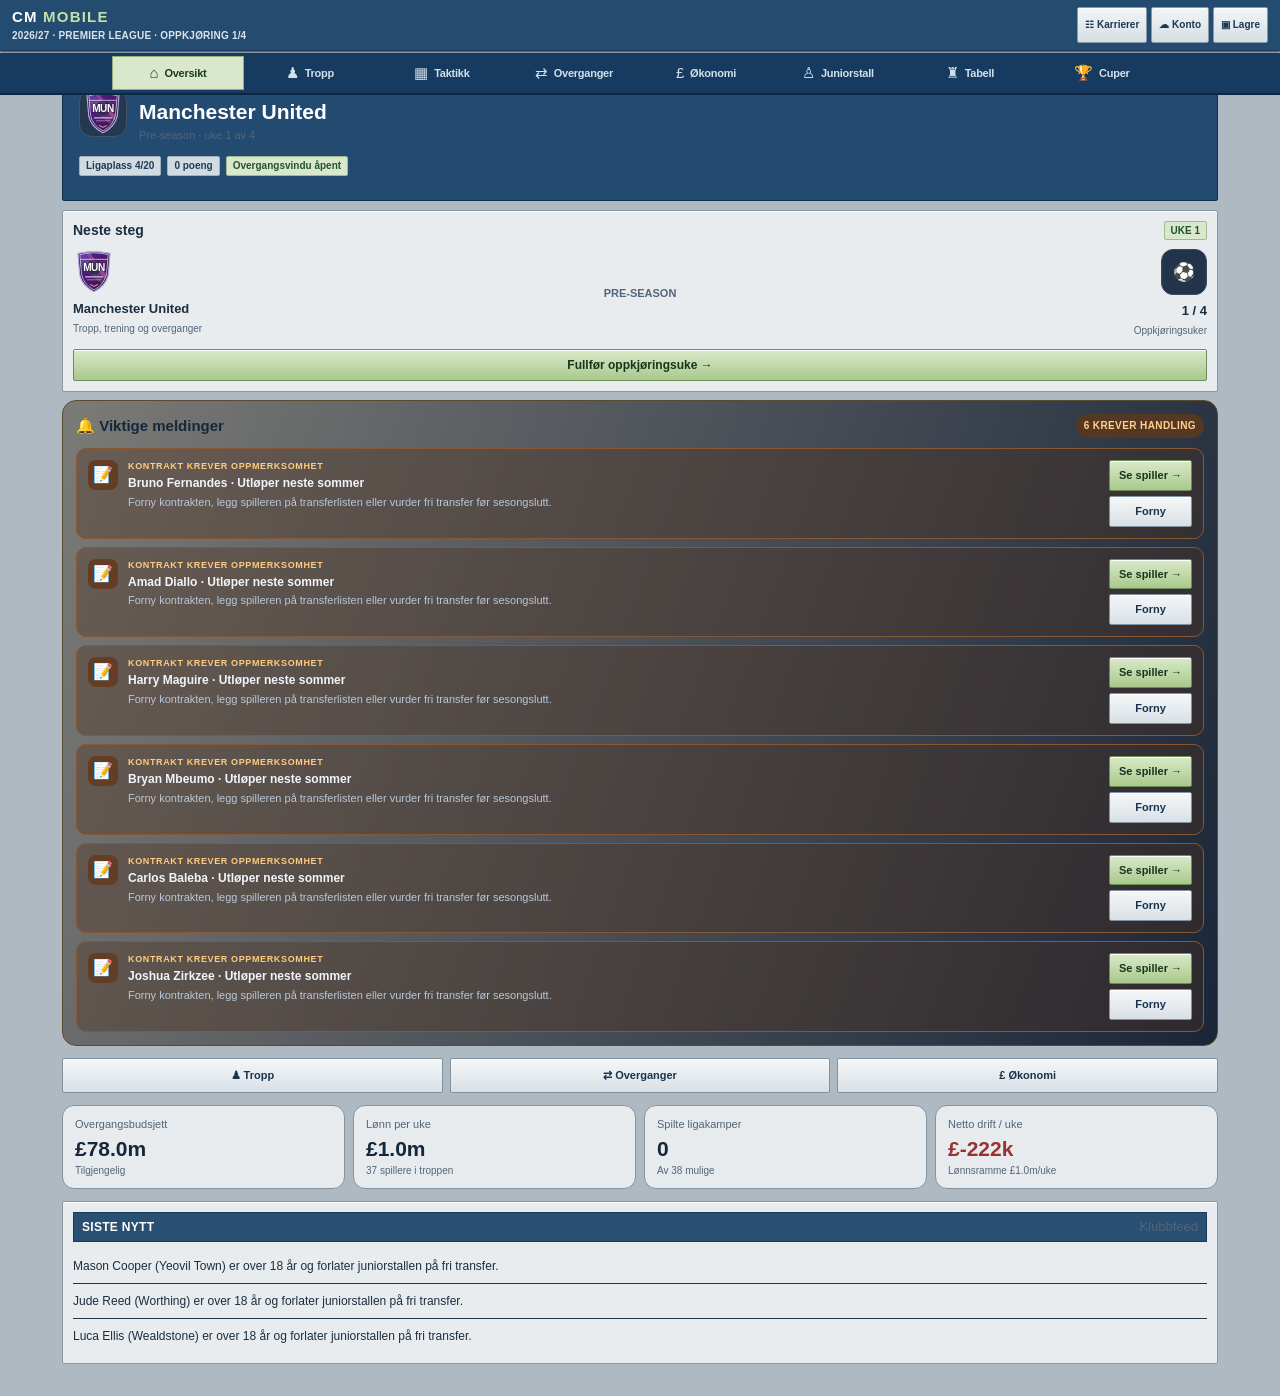
==== index.html @ b2c88ddb "Add files via upload" ====
<!doctype html>
<html lang="no">
<head>
<meta charset="utf-8"><meta name="viewport" content="width=device-width,initial-scale=1,viewport-fit=cover">
<meta name="theme-color" content="#183b60"><meta name="apple-mobile-web-app-capable" content="yes"><meta name="apple-mobile-web-app-status-bar-style" content="black-translucent">
<title>CM Mobile — Classic Edition 4.0.5</title>
<style>
:root{--bg:#0b1220;--panel:#121e30;--panel2:#18273b;--line:#293a50;--text:#edf4fb;--muted:#9eb0c4;--green:#8edb77;--gold:#f3ca72;--red:#f08080;--blue:#72b7f4}
*{box-sizing:border-box}body{margin:0;background:linear-gradient(180deg,#101b2b,#09111e 65%);color:var(--text);font:14px/1.45 -apple-system,BlinkMacSystemFont,"Segoe UI",sans-serif;min-height:100vh}
button,select{font:inherit}button{cursor:pointer;border:1px solid var(--line);border-radius:9px;padding:10px 12px;background:#20324a;color:var(--text)}button.primary{background:var(--green);border-color:var(--green);color:#102014;font-weight:800}button.ghost{background:transparent}button:disabled{opacity:.45;cursor:not-allowed}
header{position:sticky;top:0;z-index:5;background:#101b2bf2;backdrop-filter:blur(14px);border-bottom:1px solid var(--line);padding:env(safe-area-inset-top) 14px 12px}
.top{display:flex;align-items:center;justify-content:space-between;gap:10px}.header-actions{display:flex;align-items:center;gap:6px;flex-shrink:0}.header-action{padding:8px 9px;font-size:11px;white-space:nowrap}.brand{font-weight:900;letter-spacing:.12em;font-size:13px}.brand span{color:var(--green)} .version-tag{display:inline-block;margin-left:7px;padding:2px 5px;border:1px solid #34475e;border-radius:5px;color:#a9bacd;font-size:9px;font-weight:800;letter-spacing:.04em;vertical-align:2px;background:#172538}.season{font-size:11px;color:var(--muted)}
main{max-width:760px;margin:auto;padding:14px 12px 92px}.hero{border:1px solid #31465f;background:linear-gradient(135deg,#1d344a,#142236 65%,#1b382c);border-radius:16px;padding:17px;margin-bottom:13px;position:relative;overflow:hidden}.eyebrow{font-size:10px;letter-spacing:.14em;text-transform:uppercase;color:var(--green);font-weight:800}.hero h1{font-size:25px;line-height:1.1;margin:8px 0}.hero p{color:#c2d0df;margin:0 0 14px;max-width:460px}.hero-actions{display:flex;gap:8px;flex-wrap:wrap}.hero-mark{position:absolute;right:-10px;top:12px;font-size:94px;opacity:.10}
.grid{display:grid;grid-template-columns:repeat(2,minmax(0,1fr));gap:9px;margin-bottom:13px}.stat,.card{border:1px solid var(--line);background:var(--panel);border-radius:13px;padding:13px}.stat small,.muted{color:var(--muted)}.stat strong{display:block;font-size:22px;margin-top:3px}.stat .positive{color:var(--green)}.stat .warning{color:var(--gold)}.negative{color:var(--red)}
.section-title{display:flex;justify-content:space-between;align-items:center;margin:18px 2px 9px}.section-title h2{font-size:15px;margin:0}.section-title small{color:var(--muted)}
/* v3.19: stronger visual separation in the transfer-window report */
/* v3.20: expire all undecided bids when a transfer window closes */
/* v3.24: cup registrations/counts and unified matchday navigation */
.transfer-report-section{margin-top:18px;padding:16px;border-radius:14px;border:1px solid #344b63;background:linear-gradient(145deg,#17263a,#111d2e)}
.transfer-report-section--club{border-color:#4a9a54;border-left:5px solid #83d96c;background:linear-gradient(145deg,rgba(74,154,84,.17),rgba(17,29,46,.96) 60%)}
.transfer-report-section--market{border-color:#55769d;border-left:5px solid #7fb4ff;background:linear-gradient(145deg,rgba(91,133,184,.16),rgba(17,29,46,.96) 60%)}
.transfer-report-heading{display:flex;align-items:flex-start;justify-content:space-between;gap:12px;margin:0 0 10px;padding-bottom:12px;border-bottom:1px solid #34465b}
.transfer-report-heading-main{display:flex;align-items:flex-start;gap:11px;min-width:0}
.transfer-report-icon{display:flex;align-items:center;justify-content:center;flex:0 0 38px;width:38px;height:38px;border-radius:10px;background:#263b51;font-size:20px}
.transfer-report-section--club .transfer-report-icon{background:#24412b}
.transfer-report-section--market .transfer-report-icon{background:#243a57}
.transfer-report-kicker{font-size:10px;font-weight:800;letter-spacing:.12em;text-transform:uppercase;margin:0 0 4px;color:#9ab2cc}
.transfer-report-section--club .transfer-report-kicker{color:#8de17c}
.transfer-report-section--market .transfer-report-kicker{color:#9bc5ff}
.transfer-report-heading h2{font-size:18px;line-height:1.25;margin:0;color:var(--text,#f4f7fb)}
.transfer-report-subtitle{font-size:12px;color:var(--muted,#a5b5c9);margin:5px 0 0;line-height:1.4}
.transfer-report-count{flex:0 0 auto;border-radius:999px;padding:6px 9px;font-size:11px;font-weight:800;background:#293d51;color:#d5e4f4;white-space:nowrap}
.transfer-report-section--club .transfer-report-count{background:#25442d;color:#9aeb89}
.transfer-report-section--market .transfer-report-count{background:#263e5d;color:#b4d4ff}
.transfer-report-row{display:flex;align-items:center;justify-content:space-between;gap:12px;padding:12px 2px;border-bottom:1px solid #2b3d52;min-width:0}
.transfer-report-row:last-child{border-bottom:0;padding-bottom:2px}
.transfer-report-player{font-size:14px;font-weight:750;color:var(--text,#f4f7fb);line-height:1.35}
.transfer-report-route{font-size:12px;color:var(--muted,#a5b5c9);margin-top:4px;line-height:1.4;overflow-wrap:anywhere}
.transfer-report-fee{font-size:14px;font-weight:800;white-space:nowrap;color:#f4f7fb;font-variant-numeric:tabular-nums}
@media(max-width:520px){.transfer-report-section{padding:12px;margin-top:14px}.transfer-report-heading{gap:8px}.transfer-report-heading h2{font-size:16px}.transfer-report-icon{width:34px;height:34px;flex-basis:34px}.transfer-report-count{padding:5px 7px;font-size:10px}.transfer-report-row{gap:8px;padding:11px 0}.transfer-report-player,.transfer-report-fee{font-size:13px}.transfer-report-route{font-size:11px}}
.card{margin-bottom:10px}.row{display:flex;align-items:center;justify-content:space-between;gap:10px}.club{display:flex;align-items:center;gap:10px}.crest{width:42px;height:42px;border-radius:12px;background:#263a50;display:grid;place-items:center;font-size:20px;border:1px solid #40546a}.club h3{font-size:16px;margin:0}.club p{font-size:12px;color:var(--muted);margin:2px 0 0}.pill{font-size:10px;border-radius:20px;padding:4px 7px;background:#25394d;color:#c6d7e7;white-space:nowrap}.pill.green{color:var(--green);background:#1d392c}
.nav{position:fixed;z-index:8;bottom:0;left:0;right:0;display:flex;justify-content:space-around;gap:2px;padding:8px 4px calc(8px + env(safe-area-inset-bottom));background:#0d1726f5;border-top:1px solid var(--line);backdrop-filter:blur(14px)}.nav button{flex:1;min-width:0;background:transparent;border:0;padding:7px 0;color:var(--muted);font-size:8.5px;letter-spacing:-.25px;white-space:nowrap}.nav button b{display:block;font-size:18px;font-weight:500;margin-bottom:2px}.nav button.active{color:var(--green)}
.table-wrap{overflow-x:auto;border:1px solid var(--line);border-radius:12px;background:var(--panel)}table{width:100%;border-collapse:collapse;white-space:nowrap;font-size:12px}th,td{text-align:right;padding:10px 9px;border-bottom:1px solid #26364a}th{color:var(--muted);font-weight:600;background:#17263a}th:nth-child(2),td:nth-child(2){text-align:left}tr:last-child td{border-bottom:0}.you{background:#1d352c}.you td:nth-child(2){color:var(--green);font-weight:800}
.tabs{display:flex;gap:7px;overflow-x:auto;padding-bottom:4px;margin-bottom:12px}.tabs button{white-space:nowrap}.tabs button.active{border-color:var(--green);color:var(--green);background:#1a3029}
.player{display:grid;grid-template-columns:1fr auto;gap:8px;padding:11px 0;border-bottom:1px solid #26364a}.player:last-child{border-bottom:0}.player-name{font-weight:750}.player-meta{font-size:11px;color:var(--muted);margin-top:3px}.rating{font-weight:900;color:var(--green);font-size:16px}.attrs{display:flex;gap:5px;flex-wrap:wrap;margin-top:7px}.attr{font-size:10px;background:#1e3045;padding:3px 6px;border-radius:5px;color:#bfd0e1}
select{background:#1c2d42;color:var(--text);border:1px solid var(--line);padding:10px;border-radius:9px;max-width:100%}.field{display:flex;flex-direction:column;gap:6px;margin:10px 0}.field label{font-size:11px;color:var(--muted)}.field select{width:100%}
.fixture{display:flex;align-items:center;justify-content:space-between;gap:8px;padding:12px 0;border-bottom:1px solid #26364a}.fixture:last-child{border-bottom:0}.fixture .team{flex:1}.fixture .team:last-child{text-align:right}.score{font-weight:900;font-size:17px;min-width:58px;text-align:center}.result{font-size:10px;color:var(--muted);display:block}
.other-match{display:block;width:100%;text-align:left;background:transparent;border:0;border-bottom:1px solid #26364a;border-radius:0;padding:0;color:inherit}.other-match:active{background:#1a2b40}.other-match-detail{padding:8px 10px 12px;margin:0 0 8px;background:#0e1928;border:1px solid #2c4056;border-radius:0 0 10px 10px;font-size:12px}.other-match-event{display:flex;align-items:flex-start;gap:8px;padding:6px 0;border-bottom:1px solid #26364a}.other-match-event:last-child{border-bottom:0}.event-team-tag{display:inline-block;margin:0 0 3px;padding:1px 6px;border:1px solid #34475e;border-radius:5px;background:#18273b;color:#b8c9dc;font-size:10px;font-weight:800;letter-spacing:.02em}.other-match-event-copy{min-width:0;flex:1}.injury-cross{display:inline-flex;width:17px;height:17px;align-items:center;justify-content:center;background:#f04444;color:#fff;font-size:15px;font-weight:900;line-height:1;border-radius:3px;flex:0 0 17px}.event-minute{color:var(--muted);font-variant-numeric:tabular-nums;min-width:27px}.other-match-hint{font-size:10px;color:var(--muted);text-align:center;margin-top:4px}
.notice{border:1px solid #574c31;background:#30291b;color:#f3d99b;border-radius:10px;padding:10px 12px;font-size:12px;margin:12px 0}
.empty{padding:24px;text-align:center;color:var(--muted)}.footer-note{text-align:center;color:#72869c;font-size:10px;margin:22px 0}
@media(min-width:600px){main{padding:20px 18px 95px}.hero{padding:23px}.hero h1{font-size:31px}.grid{grid-template-columns:repeat(4,minmax(0,1fr))}}

/* v2.67: focused mobile home dashboard */
/* v2.71: live match screen hierarchy and crest-led scoreline */
.home-hero{padding:16px;margin-bottom:10px;background:linear-gradient(135deg,#1b3046,#132136 72%,#183126)}
.home-clubline{display:flex;align-items:center;gap:12px;min-width:0}
.home-crest{width:48px;height:48px;flex:0 0 48px;display:grid;place-items:center;border-radius:13px;background:#243950;border:1px solid #40546a;font-size:24px;overflow:hidden}
.home-crest img{width:38px;height:38px;object-fit:contain}
.home-club-copy{min-width:0;flex:1}.home-club-copy h1{font-size:24px;margin:3px 0 0;line-height:1.1;overflow-wrap:anywhere}
.home-seasonline{font-size:11px;color:var(--muted);margin-top:4px}
.home-status{display:flex;gap:6px;flex-wrap:wrap;margin:13px 0 10px}
.home-status .pill{font-size:10px}
.home-primary{width:100%;min-height:44px;font-size:14px}
.home-shortcuts{display:grid;grid-template-columns:repeat(3,minmax(0,1fr));gap:7px;margin:0 0 12px}
.home-shortcuts button{padding:9px 5px;font-size:11px;min-width:0;white-space:nowrap}
.home-metrics{display:grid;grid-template-columns:repeat(2,minmax(0,1fr));gap:8px;margin-bottom:12px}
.home-metric{border:1px solid var(--line);background:var(--panel);border-radius:12px;padding:11px 12px;min-width:0}
.home-metric small{display:block;color:var(--muted);font-size:11px}
.home-metric strong{display:block;font-size:21px;line-height:1.2;margin-top:4px;overflow-wrap:anywhere}
.home-metric .sub{display:block;color:var(--muted);font-size:10px;margin-top:3px}
.home-next{padding:13px;margin-bottom:10px}
.home-next-head{display:flex;justify-content:space-between;align-items:center;gap:8px;margin-bottom:9px}
.home-next-head h2{font-size:14px;margin:0}
.home-matchup{display:grid;grid-template-columns:minmax(0,1fr) auto minmax(0,1fr);gap:8px;align-items:center}
.home-team{min-width:0;display:flex;flex-direction:column;align-items:flex-start;gap:7px}.home-team:last-child{align-items:flex-end;text-align:right}.home-team strong{display:block;font-size:13px;overflow-wrap:anywhere}.home-team small{display:block;color:var(--muted);font-size:10px;margin-top:-3px}.home-team-badge{width:46px;height:46px;flex:0 0 46px;border-radius:12px;background:#22344a;border:1px solid #3a4b61;display:grid;place-items:center;overflow:hidden;font-size:18px;color:var(--muted)}.home-team-badge img{width:36px;height:36px;object-fit:contain}.home-team-badge.badge-fallback{font-size:12px;font-weight:800}
.home-vs{color:var(--muted);font-size:11px;font-weight:800}
.home-team .match-team-record{justify-content:flex-start;gap:4px;width:100%;font-size:10px;line-height:1.2;overflow-wrap:anywhere}
.home-team:last-child .match-team-record{justify-content:flex-end}
.home-team .match-team-position{font-size:10px}
.home-team .match-form-label{font-size:9px;font-weight:800;text-transform:uppercase}
.home-team .match-form-dots{gap:2px}
.home-team .match-form-dot{width:15px;height:15px;font-size:9px;border-radius:4px}
.home-team .match-form-empty{font-size:10px}
.home-hero-actions{display:flex;justify-content:flex-end;gap:8px;margin-top:3px}
.home-hero-actions-single button{min-height:36px}
.home-next .home-next-action{width:100%;margin-top:12px}
.home-section{margin-top:12px}.home-section .section-title{margin-top:14px}
.home-news-row{padding:9px 0;border-bottom:1px solid #26364a;font-size:12px}.home-news-row:last-child{border-bottom:0}

.home-important-alerts{margin:0 0 12px;border:1px solid #5a4a2e;border-radius:14px;background:linear-gradient(110deg,rgba(60,46,27,.45),rgba(20,32,51,.96));padding:13px}
.home-important-head{display:flex;justify-content:space-between;align-items:center;gap:8px;margin-bottom:10px}
.home-important-head h2{margin:0;font-size:15px;display:flex;align-items:center;gap:8px}
.home-important-count{font-size:10px;font-weight:850;letter-spacing:.04em;text-transform:uppercase;border-radius:999px;padding:5px 8px;background:#553823;color:#ffd38a;white-space:nowrap}
.home-alert-list{display:grid;gap:8px}
.home-alert{display:flex;align-items:flex-start;gap:10px;padding:11px;border-radius:10px;border:1px solid #3b4c60;background:rgba(17,29,45,.82);min-width:0}
.home-alert.urgent{border-color:#8b5731;background:rgba(75,45,25,.36)}
.home-alert-icon{flex:0 0 30px;height:30px;display:grid;place-items:center;border-radius:8px;background:#263a50;font-size:16px}
.home-alert.urgent .home-alert-icon{background:#653d24}
.home-alert-copy{min-width:0;flex:1}
.home-alert-copy strong{display:block;font-size:12px;font-weight:850;line-height:1.4;color:#f1f5fb}
.home-alert-copy p{margin:3px 0 0;font-size:11px;color:#b8c8d9;line-height:1.45;overflow-wrap:anywhere}
.home-alert-actions{display:flex;flex-direction:column;gap:5px;flex:0 0 auto}
.home-alert-actions button{font-size:11px;padding:7px 9px;min-height:30px;white-space:nowrap}
.home-alert-label{display:block;font-size:9px;font-weight:900;letter-spacing:.07em;text-transform:uppercase;color:#ffcb7f;margin-bottom:3px}
.home-alert.unread .home-alert-copy strong:after{content:' NY';font-size:9px;color:#9be27d;margin-left:5px}
@media(max-width:420px){.home-alert{flex-wrap:wrap}.home-alert-actions{width:100%;flex-direction:row}.home-alert-actions button{flex:1}}
@media(min-width:600px){.home-hero{padding:20px}.home-metrics{grid-template-columns:repeat(4,minmax(0,1fr))}.home-primary{width:auto}.home-hero-actions{display:flex;gap:8px}.home-hero-actions .home-primary{flex:1}}


.event-line{display:flex;align-items:flex-start;gap:10px;padding:11px 0;border-bottom:1px solid #26364a}
.event-line:last-child{border-bottom:0}
.event-minute{min-width:43px;color:var(--muted);font-weight:750;font-variant-numeric:tabular-nums}
.event-icon{width:28px;flex:0 0 28px;text-align:center;font-size:19px;line-height:1.25}
.event-copy{flex:1;min-width:0}
.event-title{font-weight:750}
.event-sub{font-size:11px;color:var(--muted);margin-top:2px}
.event-score{font-weight:900;font-size:15px;white-space:nowrap}
.card-yellow{display:inline-block;width:12px;height:17px;border-radius:2px;background:#ffd32a;box-shadow:0 0 0 1px #e8b91c}
.card-red{display:inline-block;width:12px;height:17px;border-radius:2px;background:#f04444;box-shadow:0 0 0 1px #c82727}


.match-event{display:grid;grid-template-columns:42px 26px 1fr auto;align-items:start;gap:8px;padding:10px 0;border-bottom:1px solid #26364a}
.match-event:last-child{border-bottom:0}
.event-min{font-variant-numeric:tabular-nums;font-weight:800;color:var(--muted)}
.event-symbol{font-size:18px;text-align:center;line-height:1.25}
.event-detail{min-width:0}
.event-detail strong{display:block;font-size:13px}
.event-detail small{display:block;color:var(--muted);font-size:11px;margin-top:2px}
.player-status{display:inline-block;font-size:10px;border-radius:5px;padding:3px 6px;margin:3px 4px 0 0;background:#25394d;color:#c6d7e7}
.player-status.good{background:#1d392c;color:var(--green)}
.player-status.bad{background:#42252b;color:#ffaaaa}


.live-clock{display:flex;align-items:center;gap:9px;font-weight:850;letter-spacing:.08em;color:var(--green);font-size:12px;flex-wrap:wrap}
.live-round-label{margin-left:auto;max-width:62%;text-align:right;letter-spacing:.04em;color:#b9ef9c;background:#1d392c;border:1px solid #31563c;border-radius:999px;padding:5px 10px;font-size:11px;line-height:1.25}
.live-match-context{display:flex;align-items:center;gap:10px;margin:13px 0 9px;padding:11px 13px;border:1px solid #3f5f75;border-left:4px solid var(--green);border-radius:11px;background:linear-gradient(105deg,#1b3041,#17273a);color:#f1f6fd}
.live-match-context-icon{font-size:20px;flex:0 0 auto}
.live-match-context-copy{min-width:0;display:flex;flex-direction:column;gap:3px}
.live-match-context-copy strong{font-size:15px;font-weight:900;line-height:1.2;overflow-wrap:anywhere}
.live-match-context-copy small{font-size:11px;color:#a9bdd2;letter-spacing:.03em}
.live-dot{width:8px;height:8px;border-radius:50%;background:#ef4444;box-shadow:0 0 0 4px #ef444422;animation:livePulse 1.2s infinite}
@keyframes livePulse{0%,100%{opacity:1}50%{opacity:.35}}
.live-score{font-size:42px;font-weight:950;letter-spacing:-.04em;font-variant-numeric:tabular-nums}
.live-commentary{padding:12px 14px;border-radius:12px;background:#1b2b3e;border:1px solid #30465d;margin:12px 0;color:#d8e5f2;min-height:48px}
.live-event-new{animation:eventArrive .35s ease-out}
@keyframes eventArrive{from{opacity:0;transform:translateY(8px)}to{opacity:1;transform:translateY(0)}}
.live-progress{height:5px;background:#26364a;border-radius:99px;overflow:hidden;margin:8px 0 16px}
.live-progress-fill{height:100%;width:0;background:var(--green);transition:width .15s linear}


.result-team-wrap{display:flex;flex-direction:column;gap:3px;min-width:0}
.result-team-wrap.right{align-items:flex-end;text-align:right}
/* League table: visual consequences of current position */
.table-zone-promotion td{background:rgba(66,190,112,.13)}
.table-zone-promotion td:first-child{box-shadow:inset 4px 0 0 #42be70}
.table-zone-playoff td{background:rgba(72,145,230,.14)}
.table-zone-playoff td:first-child{box-shadow:inset 4px 0 0 #4891e6}
.table-zone-relegation td{background:rgba(235,83,91,.13)}
.table-zone-relegation td:first-child{box-shadow:inset 4px 0 0 #eb535b}
.table-zone-promotion.you td{background:rgba(66,190,112,.22)}
.table-zone-playoff.you td{background:rgba(72,145,230,.23)}
.table-zone-relegation.you td{background:rgba(235,83,91,.22)}
.table-zone-legend{display:flex;flex-wrap:wrap;gap:8px 14px;margin:12px 0 4px;font-size:12px;color:var(--muted)}
.table-zone-legend span{display:inline-flex;align-items:center;gap:6px}
.table-zone-legend i{display:inline-block;width:10px;height:10px;border-radius:3px}
.table-zone-legend .promo{background:#42be70}.table-zone-legend .playoff{background:#4891e6}.table-zone-legend .relegation{background:#eb535b}
.movement-letter{display:inline-flex;vertical-align:middle;align-items:center;justify-content:center;min-width:18px;height:18px;padding:0 4px;margin-left:5px;border-radius:5px;font-size:11px;line-height:1;font-weight:950;font-style:normal}.movement-letter-up{background:#1e633a;color:#a4f0ba;border:1px solid #3eb875}.movement-letter-down{background:#6d2732;color:#ffd6dc;border:1px solid #e15d6a}
/* Keep promotion/relegation letters in a fixed slot to the left of the rank number. */
/* League-table rank cell: fixed slots keep the rank numbers aligned even when a movement arrow is shown. */
.movement-rank-cell{width:78px;min-width:78px;white-space:nowrap;font-variant-numeric:tabular-nums;padding-left:8px!important;padding-right:8px!important}
.rank-cell-layout{display:grid;grid-template-columns:16px 24px 12px;column-gap:4px;align-items:center;justify-content:end;width:100%;min-height:24px}
.rank-status-slot{width:16px;height:18px;display:inline-flex;align-items:center;justify-content:center}
.movement-rank-cell .movement-letter{position:static;transform:none;width:15px;min-width:15px;height:15px;padding:0;margin:0;border-radius:4px;font-size:9px;line-height:1}
.movement-rank-cell .rank-value{display:block;width:24px;min-width:24px;text-align:right;font-variant-numeric:tabular-nums}
.rank-movement-slot{width:12px;height:18px;display:inline-flex;align-items:center;justify-content:center}
.movement-rank-cell .rank-movement{display:inline-flex;width:12px;height:18px;align-items:center;justify-content:center;font-size:13px;font-weight:950;line-height:1;margin:0;white-space:nowrap}

.table-position{display:inline-flex;align-items:center;gap:4px;font-size:10px;font-weight:800;letter-spacing:.04em;color:#9fb0c4}
.table-position .rank-number{display:inline-flex;min-width:19px;height:19px;align-items:center;justify-content:center;border-radius:6px;background:#26384d;color:#e4edf7;font-size:10px}
.table-position.user-rank .rank-number{background:#24452f;color:#9be27d}


.headline-team{display:inline-flex;vertical-align:middle;align-items:center;margin:7px 0 0 0;padding:5px 9px;border:1px solid rgba(157,224,125,.28);border-radius:999px;background:rgba(157,224,125,.10);color:#a4e684;font-size:12px;line-height:1.35;font-weight:800;letter-spacing:.02em}


.table-position{display:flex;width:max-content;align-items:center;gap:5px;margin:5px auto;line-height:1.2}
.table-position .rank-change{font-size:12px;font-weight:900}
.table-position .rank-change.up,.rank-movement.up{color:#9be27d}
.table-position .rank-change.down,.rank-movement.down{color:#ff8888}
.table-position .rank-change.same,.rank-movement.same{color:#8193a8}
.rank-movement{font-size:11px;font-weight:900;margin-left:5px;white-space:nowrap}

.club-badge-fallback{display:inline-grid;place-items:center;box-sizing:border-box;border-radius:12px;border:2px solid hsla(var(--badge-hue,210),65%,72%,.8);background:linear-gradient(145deg,hsl(var(--badge-hue,210),38%,28%),hsl(var(--badge-hue,210),42%,15%));color:#f4f7fb;font-weight:900;font-size:11px;letter-spacing:-.4px;box-shadow:0 2px 7px #0003;flex:0 0 auto}
.match-club-badge{display:flex;align-items:center;justify-content:center;width:60px;height:60px;border-radius:16px}
.match-club-badge img{display:block}
.live-match-controls{display:flex;gap:8px;align-items:center;flex-wrap:wrap;margin:12px 0 4px}
.live-match-controls button{border:1px solid var(--line);background:#203149;color:var(--text);border-radius:10px;padding:9px 12px;font-weight:800;font-size:13px}
.live-match-controls button.primary-control{background:var(--green);color:#102016;border-color:var(--green)}
.live-match-controls button[aria-pressed="true"]{border-color:var(--green);box-shadow:inset 0 0 0 1px var(--green)}
.live-match-controls .speed-label{color:var(--muted);font-size:12px;margin-left:auto}
.live-match-controls select{border:1px solid var(--line);background:#203149;color:var(--text);border-radius:10px;padding:9px 10px;font-weight:700;font-size:13px;max-width:160px}
.live-match-controls .tactic-label{font-size:12px;color:var(--muted)}
/* v3.25: audited club kit colours; only the scorer line, using the team's two actual kit colours as solid alternating foreground/background pairs. */
/* v3.26: fast transfer-market index, memoized player lookups, and filter-only rendering without full save/boot cycle. */
/* v3.28: move next-match card directly below the manager hero on the home dashboard. */
/* v3.29: one primary match-preparation action; show relevant table position and recent form on the dashboard. */
/* v3.33: cup fixtures resolve the canonical squad database; cup-only teams keep a persistent named squad. */
.goal-scorer-line{display:inline-block;max-width:100%;padding:3px 9px 5px;margin:0 0 2px -3px;border:2px solid transparent;border-radius:8px;vertical-align:middle;overflow-wrap:anywhere}
.goal-scorer-line.goal-scorer-line-flash{animation:goalScorerLineFlash .5s steps(1,end) 6;will-change:background-color,color,border-color,box-shadow}
@keyframes goalScorerLineFlash{
  0%,49.9%{background:var(--goal-color,#da291c);color:var(--goal-color-secondary,#ffffff);border-color:var(--goal-color-secondary,#ffffff);box-shadow:0 0 0 1px var(--goal-color-secondary,#ffffff),0 0 10px color-mix(in srgb,var(--goal-color) 55%,transparent);text-shadow:none}
  50%,100%{background:var(--goal-color-secondary,#ffffff);color:var(--goal-color,#da291c);border-color:var(--goal-color,#da291c);box-shadow:0 0 0 1px var(--goal-color),0 0 10px color-mix(in srgb,var(--goal-color-secondary) 45%,transparent);text-shadow:none}
}
.live-goal-score{animation:scorePop .42s ease-out}
@keyframes scorePop{0%{transform:scale(1)}45%{transform:scale(1.16);color:var(--green)}100%{transform:scale(1)}}
.live-paused{color:#102016!important}
/* High-contrast halftime/resume control: .live-paused must not turn its label amber. */
.live-match-controls button.live-paused,
.live-match-controls button#livePauseBtn.live-paused{
 background:#a4ef7a!important;
 color:#07150b!important;
 -webkit-text-fill-color:#07150b!important;
 border:2px solid #07150b!important;
 font-weight:900!important;
 text-shadow:none!important;
 opacity:1!important;
 box-shadow:0 0 0 2px #a4ef7a, 0 3px 0 #4b8137!important;
}
#startSecondHalfBtn{
 background:#a4ef7a!important;
 color:#07150b!important;
 -webkit-text-fill-color:#07150b!important;
 border:2px solid #07150b!important;
 font-weight:900!important;
 text-shadow:none!important;
 opacity:1!important;
 box-shadow:0 0 0 2px #a4ef7a, 0 3px 0 #4b8137!important;
}
#halftimePanel .hero-actions #startSecondHalfBtn{color:#07150b!important;-webkit-text-fill-color:#07150b!important}
#halftimePanel{margin-top:12px} #halftimePanel .hero-actions button{flex:1}


.sub-panel{margin-top:12px;padding:12px;border:1px solid #34485f;border-radius:12px;background:#132238}
.sub-panel h3{font-size:14px;margin:0 0 4px}
.sub-panel p{font-size:11px;color:var(--muted);margin:0 0 8px}
.sub-grid{display:grid;grid-template-columns:1fr 1fr;gap:8px}
.sub-grid label{display:block;color:var(--muted);font-size:10px;margin-bottom:5px}
.sub-grid select{width:100%;min-width:0;font-size:12px;padding:9px}
.sub-actions{display:flex;align-items:center;gap:8px;margin-top:9px;flex-wrap:wrap}
.sub-actions button{flex:1;min-width:130px}
.sub-count{font-size:11px;color:var(--muted)}
.sub-event{border-color:#42634b;background:#182e28}
@media(max-width:370px){.sub-grid{grid-template-columns:1fr}}


.match-engine-note{display:inline-flex;align-items:center;gap:5px;font-size:10px;color:var(--muted);margin-top:5px}


.live-score-hero{display:flex;align-items:center;justify-content:space-between;gap:12px;margin:12px 0 10px;padding:12px 14px;border:1px solid #405670;border-radius:13px;background:#101c2d}
.live-score-hero .score-club{flex:1;min-width:0;font-size:12px;font-weight:800;color:#cbd8e6}
.live-score-hero .score-club:last-child{text-align:right}
.live-score-hero .live-score{font-size:38px;white-space:nowrap;line-height:1}
.lineup-open{width:100%;margin:8px 0 2px;padding:12px 14px;font-weight:850;background:#243a51;border-color:#49617a}
.lineup-modal{position:fixed;inset:0;z-index:20;background:#09111ef7;backdrop-filter:blur(12px);overflow:auto;padding:calc(12px + env(safe-area-inset-top)) 12px calc(20px + env(safe-area-inset-bottom));display:none}
.lineup-modal.open{display:block}
.lineup-sheet{max-width:720px;margin:0 auto;border:1px solid #3a5068;border-radius:16px;background:#111e30;padding:15px}
.lineup-sticky{position:sticky;top:0;background:#111e30;padding:4px 0 10px;z-index:2;border-bottom:1px solid var(--line);margin-bottom:10px}
.lineup-mini-score{display:flex;justify-content:space-between;align-items:center;font-size:22px;font-weight:950;margin:5px 0}
.lineup-mini-score small{font-size:11px;color:var(--muted);font-weight:700}
.lineup-player-meta{font-size:10px;color:var(--muted);margin:3px 0 6px}.lineup-player-meta strong{color:var(--green);font-size:12px}.lineup-player-side{display:flex;flex-direction:column;align-items:flex-end;gap:3px;min-width:42px}.lineup-player-side strong{font-size:15px;color:var(--green)}.lineup-player-side span{font-size:11px;color:var(--muted)}
.lineup-player{display:grid;grid-template-columns:minmax(0,1fr) auto;gap:10px;align-items:center;padding:9px 0;border-bottom:1px solid #26364a}
.lineup-player:last-child{border-bottom:0}
.lineup-player.pick-out{cursor:pointer;border-radius:8px;padding-left:8px;padding-right:8px}
.lineup-player.pick-out:active,.lineup-player.pick-out.selected-out{background:#20364c;box-shadow:inset 0 0 0 1px #6b8aa7}
.sub-mark{display:inline-flex;align-items:center;margin-left:5px;padding:2px 5px;border-radius:5px;font-size:9px;font-weight:800;letter-spacing:.3px;vertical-align:middle}.sub-in{color:#8ff0ae;background:rgba(34,197,94,.17);border:1px solid rgba(74,222,128,.4)}.sub-out{color:#ff9b9b;background:rgba(239,68,68,.15);border:1px solid rgba(248,113,113,.4)}
.lineup-player.pick-out .lineup-player-name:after{content:" · velg for bytte";font-size:9px;color:var(--muted);font-weight:500}
.inline-sub-curtain{grid-column:1/-1;background:#0d1929;border:1px solid #49617a;border-radius:10px;padding:10px;margin:4px 0 8px;box-shadow:0 8px 20px #0003}.inline-sub-curtain strong{display:block;font-size:11px;color:var(--green);margin-bottom:7px}.inline-sub-options{display:flex;flex-direction:column;gap:6px}.inline-sub-option{display:flex;align-items:center;justify-content:space-between;gap:8px;text-align:left;width:100%;padding:9px 10px;border-radius:8px;background:#22334a;border:1px solid #405670;color:var(--text)}.inline-sub-option small{color:var(--muted)}.inline-sub-option:disabled{opacity:.45}.inline-sub-empty{font-size:11px;color:var(--muted)}
.lineup-bench-note{font-size:10px;color:var(--muted);margin:4px 0 8px}
.lineup-player-name{font-weight:800;font-size:13px}
.fitness-track{height:6px;background:#29394c;border-radius:99px;overflow:hidden;margin-top:6px;max-width:230px}
.fitness-fill{height:100%;border-radius:99px;background:var(--green)}
.fitness-number{font-size:11px;color:var(--muted);font-weight:800}
.lineup-section-title{font-size:12px;color:var(--green);letter-spacing:.08em;font-weight:900;margin:15px 0 5px}
.lineup-footer{display:flex;gap:8px;position:sticky;bottom:0;background:#111e30;padding-top:12px;margin-top:12px}
.lineup-footer button{flex:1}
@media(max-width:380px){.live-score-hero .live-score{font-size:31px}.live-score-hero .score-club{font-size:11px}}


/* v2.71 live match screen polish */
.live-score-crest-layout{display:grid;grid-template-columns:minmax(0,1fr) auto minmax(0,1fr);align-items:center;gap:8px;margin:14px 0 12px;padding:14px 10px;background:linear-gradient(135deg,#101c2d,#17283a);border-color:#405670;box-shadow:inset 0 1px 0 #ffffff08}
.live-score-crest-layout .score-side{display:flex;min-width:0;flex-direction:column;align-items:center;gap:5px;text-align:center}
.live-score-crest-layout .score-side.away{align-items:center}
.live-score-crest{width:48px;height:48px;border-radius:13px;display:grid;place-items:center;background:#24364b;border:1px solid #41566f;box-shadow:0 4px 12px #0002}
.live-score-crest img{max-width:38px;max-height:38px}
.live-score-crest .club-badge-fallback{border:0;background:transparent;box-shadow:none;font-size:13px}
.live-score-crest-layout .score-club{width:100%;font-size:12px;line-height:1.25;text-align:center!important;overflow-wrap:anywhere;color:#eef4fc}
.live-score-crest-layout .score-side small{font-size:9px;font-weight:850;letter-spacing:.12em;color:var(--muted)}
.live-score-crest-layout .score-center{display:flex;flex-direction:column;align-items:center;gap:5px;min-width:88px}
.live-score-crest-layout .live-score{font-size:clamp(32px,8vw,42px);font-weight:950;letter-spacing:-.06em}
.live-score-crest-layout .score-divider{font-size:8px;font-weight:850;letter-spacing:.12em;color:var(--muted);white-space:nowrap}
.commentary-heading{display:flex;align-items:center;gap:7px;margin:12px 0 6px;padding:0 2px;color:#a5b5c8;font-size:10px;letter-spacing:.1em}
.commentary-heading strong{font-size:10px;color:#9be27d}
.commentary-heading span:last-child{margin-left:auto;letter-spacing:.03em;color:#8193a8}
.commentary-live-dot{width:7px;height:7px;border-radius:50%;background:#9be27d;box-shadow:0 0 8px #9be27d66;flex:0 0 auto}
.live-commentary{position:relative;border-radius:13px!important;border:1px solid #354a62!important;background:linear-gradient(135deg,#1a2a3f,#152337)!important;line-height:1.48!important;font-size:14px!important;padding:14px!important;min-height:66px;box-shadow:inset 3px 0 0 #4c6b83}
@media(max-width:370px){.live-score-crest-layout{gap:4px;padding:11px 6px}.live-score-crest{width:42px;height:42px}.live-score-crest img{max-width:33px;max-height:33px}.live-score-crest-layout .score-center{min-width:76px}.live-score-crest-layout .score-club{font-size:11px}.live-score-crest-layout .live-score{font-size:30px}}

/* v1.22 squad browser */
.squad-toolbar{display:grid;grid-template-columns:1fr auto;gap:8px;margin:12px 0}
.squad-search{width:100%;min-width:0;padding:11px 12px;border-radius:10px;border:1px solid var(--line);background:#17263a;color:var(--text)}
.squad-filter{display:flex;gap:6px;overflow-x:auto;padding:2px 0 9px;margin-bottom:4px}
.squad-filter button{white-space:nowrap;padding:8px 11px;font-size:12px}
.squad-filter button.active{border-color:var(--green);color:var(--green);background:#1a3029}
.squad-summary{display:flex;gap:7px;flex-wrap:wrap;margin-top:10px}
.squad-summary .pill{font-size:11px}
.squad-list{padding:0 12px}
.squad-row{border-bottom:1px solid #26364a}
.squad-row:last-child{border-bottom:0}
.squad-row-main{display:grid;grid-template-columns:minmax(0,1fr) auto;gap:10px;align-items:center;padding:12px 0;cursor:pointer}
.squad-row-main:active{background:#1a2b40}
.squad-person{min-width:0}
.squad-name-line{display:flex;align-items:center;gap:6px;flex-wrap:wrap}
.squad-name{font-weight:800;font-size:14px}
.squad-subline{font-size:11px;color:var(--muted);margin-top:3px}
.squad-rating{min-width:48px;text-align:right}
.squad-rating strong{display:block;color:var(--green);font-size:20px;line-height:1.05}
.squad-rating small{display:block;color:var(--muted);font-size:10px;margin-top:4px}
.squad-mini-stats{display:flex;gap:5px;flex-wrap:wrap;margin-top:7px}
.squad-mini-stats .attr{font-size:10px}
.squad-fitness{height:4px;background:#29394c;border-radius:99px;overflow:hidden;margin-top:8px;max-width:280px}
.squad-fitness span{display:block;height:100%;border-radius:99px}
.squad-details{padding:0 0 13px 0}
.diagnostics-panel{margin:14px 0 22px;border:1px solid var(--line);border-radius:12px;background:#101c2b;overflow:hidden;color:var(--muted)}
.diagnostics-panel>summary{list-style:none;display:flex;justify-content:space-between;align-items:center;gap:10px;padding:12px 14px;cursor:pointer;font-weight:750;color:#b9c9d9;font-size:12px}
.diagnostics-panel>summary::-webkit-details-marker{display:none}
.diagnostics-panel>summary:after{content:'+';font-size:18px;color:var(--green);margin-left:4px}
.diagnostics-panel[open]>summary:after{content:'−'}
.diagnostics-panel>summary small{font-size:10px;font-weight:500;color:var(--muted);margin-left:auto}
.diagnostics-content{padding:0 12px 12px}
.diagnostics-content>.notice{margin:0 0 10px}
.diagnostics-subpanel{margin-top:10px;border-top:1px solid var(--line);padding-top:10px}
.diagnostics-subpanel>summary{cursor:pointer;color:var(--muted);font-size:11px;font-weight:700;padding:4px 0}
.diagnostic-player-list{display:grid;gap:5px;margin-top:8px}
.diagnostic-player-row{display:grid;grid-template-columns:minmax(90px,1.1fr) .65fr minmax(0,2fr);gap:7px;padding:7px 8px;border-radius:6px;background:#172538;font-size:10px;overflow-wrap:anywhere}
.diagnostic-player-row strong{color:#dbe6f0}
@media(max-width:520px){.diagnostic-player-row{grid-template-columns:minmax(75px,1fr) .55fr minmax(0,1.35fr);font-size:9px;gap:5px}}
.squad-details .attrs{margin:6px 0}
.squad-detail-heading{font-size:10px;letter-spacing:.08em;color:var(--green);font-weight:900;margin-top:7px}
.squad-sort{display:flex;align-items:center;gap:7px}
.squad-sort select{padding:9px;font-size:11px}
.squad-empty{padding:24px 10px;text-align:center;color:var(--muted)}


.domestic-cup-card{padding:0;overflow:hidden;border-color:#31465d;background:linear-gradient(150deg,#142338,#101b2a 72%)}
.domestic-cup-head{display:flex;align-items:flex-start;gap:12px;padding:16px 15px 12px;border-bottom:1px solid #26384c;background:linear-gradient(115deg,#1c3149,#142337)}
.domestic-cup-emblem{flex:0 0 43px;height:43px;display:grid;place-items:center;border-radius:13px;background:#243d55;border:1px solid #405973;font-size:22px}
.domestic-cup-title{flex:1;min-width:0}.domestic-cup-title h2{margin:3px 0 5px;font-size:21px;letter-spacing:-.02em}.domestic-cup-title p{margin:0;color:var(--muted);font-size:11px;line-height:1.45;max-width:610px}.domestic-cup-head>.pill{margin-left:auto;margin-top:2px;max-width:124px;white-space:normal;text-align:center}
.cup-progress-info{display:flex;justify-content:space-between;align-items:center;gap:12px;padding:13px 15px 6px}.cup-progress-info>div{display:flex;flex-direction:column;gap:4px}.cup-progress-info strong{font-size:12px}.cup-progress-info small{font-size:10px;color:var(--muted)}.cup-progress-percent{font-size:18px!important;color:#b8d7ff;white-space:nowrap}
.cup-progress-track{height:5px;margin:0 15px 12px;background:#26384c;border-radius:8px;overflow:hidden}.cup-progress-track span{display:block;height:100%;border-radius:8px;background:linear-gradient(90deg,#4c9b79,#89d4ac);transition:width .2s}
.cup-stage-track{display:flex;align-items:flex-start;justify-content:space-between;gap:4px;padding:0 15px 13px}.cup-stage-dot{height:22px;min-width:22px;border-radius:50%;display:grid;place-items:center;background:#1b2b3e;border:1px solid #394e65;color:#8da0b6;font-size:9px;font-weight:800}.cup-stage-dot.done{background:#214737;border-color:#427b5e;color:#c8f3d8}.cup-stage-dot.active{background:#2b4c6f;border-color:#6697c4;color:#fff;box-shadow:0 0 0 3px #6697c41d}
.cup-pending-match{margin:0 12px 13px;padding:13px;border:1px solid #53739a;border-radius:12px;background:linear-gradient(135deg,#192e44,#152438)}.cup-pending-copy{display:flex;flex-direction:column;gap:3px;margin-bottom:10px}.cup-pending-copy strong{font-size:14px}.cup-pending-copy small{font-size:10px;color:var(--muted)}.cup-pending-vs{display:grid;grid-template-columns:minmax(0,1fr) auto minmax(0,1fr);gap:8px;align-items:center;margin:6px 0 12px}.cup-pending-vs>div{display:flex;align-items:center;gap:7px;min-width:0;font-size:11px;font-weight:800}.cup-pending-vs>div:last-child{justify-content:flex-end;text-align:right}.cup-pending-vs strong{overflow-wrap:anywhere}.cup-pending-vs>b{color:var(--muted);font-size:10px}.cup-pending-vs .club-badge-fallback{flex-shrink:0}.cup-pending-vs button{width:100%}.cup-pending-match>button{width:100%}
.cup-champion{margin:0 12px 13px;padding:11px 13px;display:flex;align-items:center;gap:10px;background:#1b372b;border:1px solid #37624b;border-radius:11px}.cup-champion>span{font-size:25px}.cup-champion>div{display:flex;flex-direction:column;gap:3px}.cup-champion small{color:#aad3b9;font-size:10px}.cup-champion strong{font-size:14px;color:#ecfff2}
.cup-results-details{margin:0 12px 12px;border:1px solid #2b3e53;border-radius:11px;overflow:hidden}.cup-results-details>summary{list-style:none;display:flex;align-items:center;justify-content:space-between;gap:10px;padding:11px 12px;cursor:pointer;font-size:12px;font-weight:800;background:#17263a}.cup-results-details>summary::-webkit-details-marker{display:none}.cup-results-details>summary:after{content:'⌄';font-size:17px;color:var(--muted);margin-left:auto}.cup-results-details[open]>summary:after{content:'⌃'}.cup-result-row{display:grid;grid-template-columns:minmax(0,1fr) minmax(88px,1.2fr) minmax(0,1fr);align-items:center;gap:5px;padding:9px 8px;border-top:1px solid #23354a;background:#111d2c}.cup-result-row.user-cup-result{background:#172b40;box-shadow:inset 3px 0 #77a6d8}.cup-result-team{display:flex;align-items:center;gap:6px;min-width:0;font-size:10px;font-weight:750;overflow-wrap:anywhere}.cup-result-team.away{justify-content:flex-end;text-align:right}.cup-result-badge{flex:0 0 28px;width:28px;height:28px;display:grid;place-items:center}.cup-result-badge img{max-width:28px;max-height:28px;object-fit:contain}.cup-result-badge .club-badge-fallback{width:28px!important;height:28px!important;font-size:9px!important;border-radius:8px}.cup-result-center{display:flex;flex-direction:column;align-items:center;text-align:center;gap:3px;min-width:0}.cup-result-center>b{font-size:15px;line-height:1.2;white-space:nowrap}.cup-result-center>small{font-size:9px;color:var(--muted);line-height:1.35}.cup-winner-line{font-size:9px;color:#b7e7c8;line-height:1.3}.cup-winner-line.pending{color:var(--muted)}
@media(max-width:430px){.domestic-cup-head{padding:13px 11px;gap:9px}.domestic-cup-emblem{flex-basis:36px;height:36px;font-size:19px}.domestic-cup-title h2{font-size:18px}.domestic-cup-title p{font-size:10px}.domestic-cup-head>.pill{font-size:9px;max-width:92px}.cup-stage-track{padding-left:10px;padding-right:10px;gap:3px}.cup-stage-dot{min-width:19px;height:19px;font-size:8px}.cup-progress-info{padding-left:11px;padding-right:11px}.cup-progress-track{margin-left:11px;margin-right:11px}.cup-result-row{grid-template-columns:minmax(0,1fr) 78px minmax(0,1fr);gap:3px;padding:8px 5px}.cup-result-team{font-size:9px;gap:3px}.cup-result-badge{flex-basis:23px;width:23px;height:23px}.cup-result-badge img{max-width:23px;max-height:23px}.cup-result-badge .club-badge-fallback{width:23px!important;height:23px!important}.cup-result-center>b{font-size:14px}.cup-result-center>small{font-size:8px}.cup-winner-line{font-size:8px}.cup-pending-vs{gap:4px}.cup-pending-vs>div{font-size:10px;gap:4px}}

.transfer-list-accordion>summary.section-title{margin:2px 0}.transfer-list-accordion>summary h2{font-size:15px}.cup-accordion>summary{list-style:none;cursor:pointer;display:flex;align-items:center;justify-content:space-between;gap:10px}.cup-accordion>summary::-webkit-details-marker{display:none}.cup-accordion>summary:after{content:'⌄';font-size:20px;color:var(--muted);margin-left:auto}.cup-accordion[open]>summary:after{content:'⌃'}.cup-accordion>summary h2{margin:0}.cup-accordion{overflow:hidden}.cup-accordion .section-title{margin-bottom:8px}.cup-accordion>.player{padding:9px 10px;margin:6px 0;gap:8px;align-items:center}.cup-accordion .player-meta{line-height:1.35}.cup-accordion>p.muted{margin:6px 0 10px}.cup-accordion .pill{white-space:nowrap}.cup-accordion .notice{margin:8px 0;padding:10px}

.tactics-accordion{margin:9px 0;border:1px solid var(--line);border-radius:12px;background:#122033;overflow:hidden}
.tactics-accordion>summary{list-style:none;cursor:pointer;display:flex;align-items:center;justify-content:space-between;gap:10px;padding:11px 13px;font-weight:800;font-size:13px}
.tactics-accordion>summary::-webkit-details-marker{display:none}
.tactics-accordion>summary:after{content:'⌄';font-size:19px;color:var(--muted);margin-left:auto;flex:0 0 auto}
.tactics-accordion[open]>summary:after{content:'⌃'}
.tactics-accordion .tactics-summary-meta{font-size:11px;font-weight:500;color:var(--muted);text-align:right}
.tactics-accordion .tactics-accordion-body{padding:0 12px 12px}
.tactics-accordion .notice{margin:0 0 8px}
.tactics-accordion .field:last-child{margin-bottom:0}
.tactics-quick-controls{padding:12px}
.tactics-quick-controls .field{margin:2px 0 10px}
.tactics-quick-controls .field:last-child{margin-bottom:0}
.tactics-mini-status{font-size:11px;color:var(--muted);margin:4px 0 0}
.tactics-pitch-card{background:linear-gradient(180deg,#17452f,#123622);border:1px solid #2b6848;border-radius:12px;padding:10px 8px;text-align:center}
.tactics-pitch-card .pitch-direction{font-size:10px;color:#b5e6bf;letter-spacing:.08em}
/* v2.72: interactive formation board */
.tactics-pitch-card .pitch-player{appearance:none;-webkit-appearance:none;border:1px solid transparent;background:transparent;color:#eaf4ff;border-radius:10px;padding:4px 2px;flex:1;min-width:0;cursor:pointer;display:flex;flex-direction:column;align-items:center;gap:2px;line-height:1.2}
.tactics-pitch-card .pitch-player:active,.tactics-pitch-card .pitch-player.is-selected{background:#ffffff16;border-color:#9cde80}
.tactics-pitch-card .pitch-player .pitch-dot{display:flex;align-items:center;justify-content:center;width:30px;height:30px;border-radius:50%;background:#eaf4ff;color:#17452f;font-size:10px;font-weight:950;border:2px solid #b7d6e9;box-shadow:0 2px 5px #0004}
.tactics-pitch-card .pitch-player.is-selected .pitch-dot{background:#9cde80;border-color:#f0ffe9}
.tactics-pitch-card .pitch-player .pitch-name{display:block;width:100%;overflow:hidden;text-overflow:ellipsis;white-space:nowrap;font-size:12px}
.tactics-pitch-card .pitch-player .pitch-rating{font-size:12px;color:var(--green);font-weight:900}
.tactics-pitch-card .pitch-player .pitch-role{display:block;font-size:10px;color:#b5c8d7;overflow-wrap:anywhere}
.pitch-instruction{font-size:12px;color:#c0d4e0;margin:8px 0 2px}
.pitch-swap-panel{border:1px solid #58724d;background:#182d2a;border-radius:12px;padding:12px;margin:10px 0}
.pitch-swap-options{display:grid;grid-template-columns:repeat(2,minmax(0,1fr));gap:7px;margin-top:9px}
.pitch-swap-options button{min-width:0;text-align:left;padding:9px 10px;font-size:12px;line-height:1.3;overflow-wrap:anywhere}
.pitch-swap-options button strong{display:block;color:var(--green);margin-top:3px}
/* v2.72: drag-and-drop plus tactical balance feedback */
.tactics-pitch-card .pitch-player[draggable="true"]{touch-action:manipulation;user-select:none;-webkit-user-select:none}
.tactics-pitch-card .pitch-player.is-dragging{opacity:.42;transform:scale(.96)}
.tactics-pitch-card .pitch-player.drop-target{outline:2px dashed #d5f6c8;outline-offset:2px;background:#ffffff18}
.pitch-balance-panel{border:1px solid #354b61;background:#121f30;border-radius:12px;padding:11px;margin:10px 0}
.pitch-balance-panel h3{font-size:14px;margin:0 0 7px}
.pitch-balance-list{display:grid;gap:6px}
.pitch-balance-item{display:flex;align-items:flex-start;gap:7px;font-size:12px;line-height:1.4;color:#c0d4e0}
.pitch-balance-item .balance-dot{width:8px;height:8px;border-radius:50%;flex:none;margin-top:4px;background:#9cde80}
.pitch-balance-item.warning .balance-dot{background:#e8c875}
.pitch-balance-item.alert .balance-dot{background:#e48787}
.pitch-balance-ok{font-size:12px;color:#9cde80}
@media(min-width:520px){.pitch-balance-list{grid-template-columns:repeat(2,minmax(0,1fr))}}

/* v2.71: readable role-fit feedback and ranked suggestions */
.tactics-pitch-card .pitch-player.fit-good .pitch-dot{border-color:#9cde80}
.tactics-pitch-card .pitch-player.fit-mid .pitch-dot{border-color:#e8c875}
.tactics-pitch-card .pitch-player.fit-low .pitch-dot{border-color:#e48787}
.pitch-fit-legend{display:flex;justify-content:center;flex-wrap:wrap;gap:8px 12px;font-size:10px;color:#c0d4e0;margin:8px 0 2px}
.pitch-fit-legend span{display:inline-flex;align-items:center;gap:4px}
.pitch-fit-legend i{display:inline-block;width:8px;height:8px;border-radius:50%}
.pitch-swap-options button.fit-good{border-color:#4b9468;background:#17372b}
.pitch-swap-options button.fit-mid{border-color:#a18a4c;background:#302e22}
.pitch-swap-options button.fit-low{border-color:#965b5b;background:#342326}
.pitch-swap-options .fit-tag{display:inline-block;font-size:10px;font-weight:850;letter-spacing:.03em;padding:2px 5px;border-radius:5px;margin-bottom:4px;background:#26384b;color:#d7e5f3}
.pitch-swap-options button.fit-good .fit-tag{background:#24543b;color:#bdf0ad}
.pitch-swap-options button.fit-mid .fit-tag{background:#514729;color:#ffe4a1}
.pitch-swap-options button.fit-low .fit-tag{background:#573333;color:#ffc0c0}
.pitch-swap-options button .fit-percent{display:block;font-size:11px;margin-top:4px;color:#dce8f2}
.pitch-swap-options button .fit-percent strong{display:inline;color:inherit;margin:0;font-size:12px}
.pitch-swap-panel .pitch-recommendation-note{font-size:11px;color:#c0d4e0;margin:8px 0 0}
.pitch-role-editor{margin:10px 0;padding:10px;border:1px solid #42566d;border-radius:10px;background:#122236;text-align:left}
.pitch-role-editor label{display:block;font-size:11px;letter-spacing:.04em;color:#b8c9d9;font-weight:800;margin-bottom:6px}
.pitch-role-editor select{width:100%;min-width:0;background:#203149;color:#eef5ff;border:1px solid #405672;border-radius:8px;padding:10px;font-size:13px}
.pitch-role-editor p{font-size:11px;line-height:1.4;color:#b8c9d9;margin:7px 0 0}
.pitch-manual-role-tag{display:inline-block;border-radius:5px;padding:2px 5px;margin:0 0 3px;background:#243c52;color:#d8edff;font-size:9px;font-weight:850;letter-spacing:.03em}
@media(min-width:520px){.pitch-swap-options{grid-template-columns:repeat(3,minmax(0,1fr))}}

.tactics-training-grid{display:grid;grid-template-columns:1fr;gap:4px}
@media(min-width:600px){.tactics-training-grid{grid-template-columns:repeat(3,minmax(0,1fr))}}


/* v3.09: collapsible loan overview with compact transfer-list row layout */
.loan-management-accordion>summary.section-title{margin:2px 0;padding:4px 0}
.loan-management-body{padding-top:6px}
.loan-management-accordion>.loan-management-body>.loan-management-player{display:grid;grid-template-columns:minmax(0,1fr) auto;align-items:center;gap:10px;padding:12px 2px;margin:0;border-bottom:1px solid var(--line,#26364a)}
.loan-management-player>div:first-child{min-width:0;overflow-wrap:anywhere}
.loan-management-player>div:first-child strong{font-size:14px;line-height:1.35}
.loan-management-player .player-meta{font-size:11px;line-height:1.45;margin-top:4px}
.loan-management-player>button{min-width:105px;max-width:130px;white-space:normal;line-height:1.25;padding:9px 10px}
.loan-management-player>button:nth-of-type(2){grid-column:1 / -1;width:100%;max-width:none}
@media(max-width:430px){.loan-management-accordion>.loan-management-body>.loan-management-player{grid-template-columns:minmax(0,1fr) 104px;gap:8px;padding:10px 0}.loan-management-player>div:first-child strong{font-size:13px}.loan-management-player .player-meta{font-size:10px}.loan-management-player>button{min-width:0;width:104px;padding:8px 6px;font-size:11px}.loan-management-player>button:nth-of-type(2){grid-column:1 / -1;width:100%;max-width:none}.loan-management-accordion .section-title h2{font-size:15px}}

/* v2.64: compact, balanced transfer-list actions on mobile */
.transfer-list-accordion>.transfer-list-player{display:grid;grid-template-columns:minmax(0,1fr) auto;align-items:center;gap:12px;padding:12px 2px;margin:0;border-bottom:1px solid var(--line,#26364a)}
.transfer-list-player-info{min-width:0}
.transfer-list-player-info .player-name{font-size:14px;line-height:1.35;overflow-wrap:anywhere}
.transfer-list-player-info .player-meta{font-size:11px;line-height:1.45;margin-top:4px}
.transfer-list-player-actions{display:flex;flex-direction:column;align-items:stretch;gap:6px;width:138px}
.transfer-list-player-actions button{width:100%;min-height:34px;padding:7px 9px;font-size:11px;line-height:1.25;white-space:normal;border-radius:9px}
.transfer-list-player-actions .transfer-action-sale{background:var(--panel2,#203149)}
.transfer-list-player-actions .transfer-action-loan{background:transparent;border:1px solid var(--line,#33445d)}
@media(max-width:430px){.transfer-list-accordion>.transfer-list-player{grid-template-columns:minmax(0,1fr) 116px;gap:8px;padding:10px 0}.transfer-list-player-actions{width:116px}.transfer-list-player-actions button{font-size:10px;padding:7px 5px;min-height:32px}.transfer-list-player-info .player-name{font-size:13px}.transfer-list-player-info .player-meta{font-size:10px}}


/* v2.81: tap-to-select tactics editor — intentionally no drag handlers */
/* v2.82: realistic injury durations, training injuries and FA suspension sanctions */
.tactics-pitch-card{padding:10px 8px}
.tactics-pitch-field{position:relative;width:100%;height:clamp(410px,125vw,535px);overflow:hidden;border:1px solid #71a786;border-radius:9px;background:linear-gradient(180deg,#1c6540 0%,#195b39 48%,#174d32 100%);isolation:isolate}
.pitch-markings{position:absolute;inset:9px;border:1px solid #a6d7b4aa;border-radius:2px;pointer-events:none}
.pitch-markings .pitch-half-line{position:absolute;left:0;right:0;top:50%;border-top:1px solid #a6d7b4aa}
.pitch-markings .pitch-center-circle{position:absolute;left:50%;top:50%;width:25%;aspect-ratio:1/1;border:1px solid #a6d7b4aa;border-radius:50%;transform:translate(-50%,-50%)}
.pitch-markings .pitch-center-spot{position:absolute;left:50%;top:50%;width:4px;height:4px;border-radius:50%;background:#b5e6bf;transform:translate(-50%,-50%)}
.pitch-markings .pitch-box-top{position:absolute;left:25%;right:25%;top:0;height:14%;border:1px solid #a6d7b4aa;border-top:0}
.pitch-markings .pitch-six-top{position:absolute;left:38%;right:38%;top:0;height:5%;border:1px solid #a6d7b4aa;border-top:0}
.pitch-markings .pitch-box-bottom{position:absolute;left:25%;right:25%;bottom:0;height:14%;border:1px solid #a6d7b4aa;border-bottom:0}
.pitch-markings .pitch-six-bottom{position:absolute;left:38%;right:38%;bottom:0;height:5%;border:1px solid #a6d7b4aa;border-bottom:0}
.pitch-field .pitch-player{position:absolute;z-index:3;left:50%;top:50%;transform:translate(-50%,-50%);width:16%;max-width:68px;min-width:42px;flex:none;display:flex;flex-direction:column;align-items:center;justify-content:flex-start;gap:2px;padding:4px 2px 5px;border:1px solid #ffffff24;border-radius:8px;background:#123622e8;color:#eef7ff;line-height:1.12;box-shadow:0 2px 7px #00170d65;touch-action:manipulation;user-select:none;-webkit-user-select:none;cursor:pointer;backdrop-filter:blur(2px)}
.pitch-field .pitch-player:active,.pitch-field .pitch-player.is-selected{background:#254b35f5;border-color:#b9f0a6;box-shadow:0 0 0 2px #9cde8040,0 3px 8px #00170d85}
.pitch-field .pitch-dot{display:flex;align-items:center;justify-content:center;width:27px;height:27px;border-radius:50%;background:#eaf4ff;color:#17452f;font-size:10px;font-weight:950;border:2px solid #b7d6e9;box-shadow:0 2px 5px #0004;flex:none}
.pitch-field .pitch-player.fit-good .pitch-dot{border-color:#9cde80}
.pitch-field .pitch-player.fit-mid .pitch-dot{border-color:#e8c875}
.pitch-field .pitch-player.fit-low .pitch-dot{border-color:#e48787}
.pitch-field .pitch-player.is-selected .pitch-dot{background:#9cde80;border-color:#f0ffe9}
/* v2.87: keep denser shapes readable without letting adjacent cards collide. */
.pitch-field.pitch-field-compact .pitch-player{width:15%;max-width:68px;min-width:41px;padding:3px 2px 4px;gap:1px}
.pitch-field.pitch-field-compact .pitch-dot{width:25px;height:25px;font-size:9px}
.pitch-field.pitch-field-compact .pitch-name{font-size:9.5px}
.pitch-field.pitch-field-compact .pitch-rating{font-size:10.5px}
.pitch-field.pitch-field-compact .pitch-role{font-size:8px}
.pitch-field.pitch-field-compact .pitch-mini-fit{font-size:8px}
.pitch-field .pitch-name{display:block;width:100%;overflow:hidden;text-overflow:ellipsis;white-space:nowrap;font-size:10px;font-weight:800}
.pitch-field .pitch-rating{font-size:11px;color:#9cde80;font-weight:950}
.pitch-field .pitch-role{display:block;width:100%;font-size:8.5px;color:#b5c8d7;overflow:hidden;text-overflow:ellipsis;white-space:nowrap}
.pitch-field .pitch-mini-fit{font-size:8.5px;font-weight:900;white-space:nowrap}
.pitch-field .pitch-manual-role-tag{font-size:8px;padding:2px 4px;margin:0}
.pitch-editor-controls{display:flex;align-items:center;justify-content:space-between;gap:8px;flex-wrap:wrap;margin:8px 0 2px}
.pitch-editor-controls .pitch-fit-legend{justify-content:flex-start;margin:0;flex:1}
.pitch-reset-button{font-size:10px;padding:7px 9px;white-space:nowrap;border:1px solid #74a66b;border-radius:8px;background:#183a2a;color:#d0f6c1}
.pitch-editor-hint{font-size:10px;line-height:1.4;color:#d0e5d6;margin:6px 2px 0;text-align:left}
.pitch-field .pitch-role-label{position:absolute;z-index:1;left:50%;transform:translateX(-50%);font-size:8px;letter-spacing:.08em;color:#dbf2e0a0;pointer-events:none;white-space:nowrap}
.pitch-picker-popover{position:fixed;z-index:10001;display:flex;flex-direction:column;gap:8px;padding:12px;border:1px solid #58724d;border-radius:13px;background:linear-gradient(145deg,#172b2c,#101d2d);color:#eef5ff;box-shadow:0 18px 60px #000b;overflow:hidden;box-sizing:border-box;text-align:left}
.pitch-picker-head{display:flex;align-items:flex-start;justify-content:space-between;gap:10px;flex:none}
.pitch-picker-head>div{min-width:0;display:flex;flex-direction:column;gap:3px}
.pitch-picker-head strong{font-size:15px}
.pitch-picker-head small{font-size:11px;color:#b6c8d8}
.pitch-picker-head button{padding:6px 9px;min-width:34px;flex:none}
.pitch-picker-role{flex:none;display:flex;flex-direction:column;gap:5px}
.pitch-picker-role label{font-size:10px;letter-spacing:.04em;color:#b8c9d9;font-weight:850}
.pitch-picker-role select{width:100%;min-width:0;background:#203149;color:#eef5ff;border:1px solid #405672;border-radius:8px;padding:9px;font-size:12px}
.pitch-picker-help{font-size:11px;line-height:1.35;color:#b8c9d9;margin:0;flex:none}
.pitch-picker-list{min-height:0;overflow:auto;overscroll-behavior:contain;display:flex;flex-direction:column;gap:5px;padding-right:2px}
.pitch-picker-option{display:flex;flex-direction:column;align-items:stretch;text-align:left;gap:3px;min-width:0;width:100%;padding:8px 9px;border:1px solid #34495e;border-radius:8px;background:#16283b;color:#edf5ff;cursor:pointer;font-size:11px;line-height:1.25}
.pitch-picker-option.fit-good{border-color:#4b9468;background:#17372b}.pitch-picker-option.fit-mid{border-color:#8e7946;background:#302e22}.pitch-picker-option.fit-low{border-color:#965b5b;background:#342326}
.pitch-picker-option-main{display:flex;align-items:center;justify-content:space-between;gap:8px}.pitch-picker-option-main strong{font-size:12px;overflow-wrap:anywhere}.pitch-picker-rating{font-weight:900;color:#9cde80;flex:none}
.pitch-picker-option-meta{color:#c0d4e0;font-size:10px}.pitch-picker-starter{color:#b8c9d9;font-size:10px}.pitch-picker-tag{align-self:flex-start;display:inline-block;font-size:9px;font-weight:900;letter-spacing:.02em;padding:2px 5px;border-radius:4px;background:#26384b;color:#d7e5f3}
.pitch-picker-option.fit-good .pitch-picker-tag{background:#24543b;color:#bdf0ad}.pitch-picker-option.fit-mid .pitch-picker-tag{background:#514729;color:#ffe4a1}.pitch-picker-option.fit-low .pitch-picker-tag{background:#573333;color:#ffc0c0}
.tactics-start-top{width:100%;margin-top:10px;min-height:46px;font-weight:900}.tactics-start-note{display:none!important;font-size:11px;line-height:1.35;color:var(--muted);margin:6px 0 0}
@media(max-width:380px){.tactics-pitch-field{height:clamp(405px,134vw,510px)}.pitch-field .pitch-player{width:15.5%;min-width:38px;padding:3px 1px 4px}.pitch-field .pitch-dot{width:23px;height:23px;font-size:9px}.pitch-field .pitch-name{font-size:8.5px}.pitch-field .pitch-rating{font-size:10px}.pitch-field .pitch-role{font-size:7.5px}.pitch-field .pitch-mini-fit{font-size:7.5px}.pitch-field.pitch-field-compact .pitch-player{width:14%;min-width:35px;padding:3px 1px}.pitch-field.pitch-field-compact .pitch-dot{width:23px;height:23px;font-size:9px}.pitch-field.pitch-field-compact .pitch-name{font-size:8.5px}.pitch-field.pitch-field-compact .pitch-rating{font-size:10px}.pitch-field.pitch-field-compact .pitch-role{font-size:7.5px}.pitch-field.pitch-field-compact .pitch-mini-fit{font-size:7.5px}.pitch-editor-controls .pitch-fit-legend{font-size:9px;gap:6px}.pitch-picker-popover{padding:10px}}

.career-manager-panel{width:min(560px,100%);max-height:90vh;overflow:auto;background:var(--panel);color:var(--text);border:1px solid #33445d;border-radius:16px;padding:18px;box-shadow:0 20px 70px #0009}.career-manager-head{display:flex;justify-content:space-between;align-items:flex-start;gap:10px}.career-manager-head h2{font-size:24px;margin:5px 0}.career-manager-head p{margin:0 0 14px;color:var(--muted);font-size:12px}.career-slot-list{display:flex;flex-direction:column;gap:8px}.career-slot-row{display:flex;justify-content:space-between;align-items:center;gap:10px;border:1px solid var(--line);background:#0e1928;border-radius:11px;padding:11px}.career-slot-copy{min-width:0;display:flex;flex-direction:column;gap:3px}.career-slot-copy strong{font-size:13px;overflow-wrap:anywhere}.career-slot-copy small{color:var(--muted);font-size:10px}.career-manager-actions{display:flex;gap:8px;justify-content:flex-end;flex-wrap:wrap;margin-top:14px}.career-slot-actions{display:flex;align-items:center;gap:5px;flex-shrink:0}.career-slot-actions button{padding:8px;font-size:11px}.danger-muted{background:transparent;color:#f0a0a0;border-color:#6d4148}.career-manager-note{font-size:10px;color:var(--muted);margin:12px 0 0}.home-new-career-button{border-color:#40546a;background:#162538;font-weight:750}.home-clubline .home-crest img{object-fit:contain;width:42px;height:42px}
@media(max-width:410px){.header-actions{gap:4px}.header-action{padding:7px 7px;font-size:10px}.career-manager-panel{padding:13px}.career-slot-row{align-items:flex-start}.career-slot-row>button{padding:8px;font-size:11px}}

/* v2.88: make the upcoming fixture unmistakable on the tactics screen */
.match-context-card{margin:0 0 12px;padding:16px 18px;border:1px solid rgba(137,205,125,.5);background:linear-gradient(135deg,rgba(25,49,50,.98),rgba(18,33,52,.98));box-shadow:0 8px 24px rgba(0,0,0,.14)}
.match-context-head{display:flex;align-items:flex-start;justify-content:space-between;gap:12px;flex-wrap:wrap;margin-bottom:13px}
.match-context-title .eyebrow{margin:0 0 4px;font-size:10px;letter-spacing:1.3px;color:#9cde80;font-weight:900}
.match-context-title h2{font-size:clamp(17px,2.2vw,21px);line-height:1.2;margin:0;font-weight:900}
.match-context-chips{display:flex;gap:6px;flex-wrap:wrap;justify-content:flex-end}
.match-context-chip{display:inline-flex;align-items:center;gap:5px;padding:6px 9px;border-radius:999px;background:#23394d;border:1px solid rgba(160,190,218,.12);color:#e7efff;font-size:11px;font-weight:750}
.match-context-teams{display:grid;grid-template-columns:minmax(0,1fr) 42px minmax(0,1fr);align-items:center;gap:10px;padding:14px 8px;border-top:1px solid rgba(150,183,205,.14);border-bottom:1px solid rgba(150,183,205,.14)}
.match-context-team{display:flex;align-items:center;justify-content:flex-start;flex-direction:column;min-width:0;text-align:center;gap:5px}
.match-context-crest{display:flex;align-items:center;justify-content:center;min-height:50px}
.match-context-team strong{font-size:clamp(13px,1.7vw,17px);line-height:1.2;font-weight:900;overflow-wrap:anywhere;max-width:100%}
.match-context-team small{font-size:10px;letter-spacing:.6px;color:#aebfce;font-weight:850}
.match-team-record{display:flex;align-items:center;justify-content:center;gap:6px;flex-wrap:wrap;margin-top:3px;font-size:11px;color:#b8c9da}.match-team-position{font-weight:850;color:#f0f5fa}.match-form-label{color:#8fa8bf}.match-form-dots{display:inline-flex;gap:3px;align-items:center}.match-form-dot{display:inline-flex;width:17px;height:17px;align-items:center;justify-content:center;border-radius:5px;font-size:10px;font-weight:900;color:#fff}.match-form-dot.win{background:#26754b}.match-form-dot.draw{background:#65758a}.match-form-dot.loss{background:#9a3e45}.match-form-empty{font-size:10px;color:#8399ad}
.match-context-vs{display:flex;align-items:center;justify-content:center}
.match-context-vs span{display:grid;place-items:center;width:36px;height:36px;border-radius:50%;background:#263b50;border:1px solid rgba(190,215,238,.16);color:#e9f2ff;font-size:11px;font-weight:900;letter-spacing:.5px}
.match-context-footer{display:flex;align-items:center;justify-content:space-between;gap:10px;flex-wrap:wrap;padding-top:12px}
.match-venue{display:inline-flex;align-items:center;gap:6px;padding:7px 10px;border-radius:8px;background:#193b2f;border:1px solid rgba(137,205,125,.35);color:#bdf0ad;font-size:11px;font-weight:900;letter-spacing:.3px}
.match-venue.away{background:#293348;border-color:rgba(143,176,231,.32);color:#d4e1ff}
.match-opponent-meta{font-size:12px;color:var(--muted)}
.match-opponent-meta strong{color:var(--text);margin-left:4px}
.assistant-plan-summary{display:flex;gap:7px;flex-wrap:wrap;margin-bottom:4px}
.assistant-plan-summary span{display:inline-flex;gap:5px;align-items:center;background:rgba(125,157,190,.12);border:1px solid rgba(150,183,205,.1);padding:6px 9px;border-radius:8px;font-size:12px;color:#c8d7e8}
.assistant-plan-summary strong{color:#f2f6ff}
@media(max-width:560px){.match-context-card{padding:13px}.match-context-head{gap:8px}.match-context-chips{justify-content:flex-start}.match-context-teams{grid-template-columns:minmax(0,1fr) 34px minmax(0,1fr);gap:5px;padding:12px 2px}.match-context-crest{min-height:42px}.match-context-vs span{width:30px;height:30px;font-size:10px}.match-context-team strong{font-size:13px}.match-context-team small{font-size:9px}.match-context-footer{align-items:flex-start;flex-direction:column;gap:8px}}


/* v2.96: quieter, manager-first interface */
.manual-card{padding:14px 15px;border:1px solid var(--line,#2d4059);border-radius:12px;background:rgba(9,19,33,.34)}
.manual-card h3{margin:0 0 8px;font-size:15px}
.manual-card p{margin:0;color:var(--muted,#aac0dc);font-size:13px;line-height:1.55}
.table-context{margin:10px 2px 0;font-size:12px;line-height:1.45}
.season-transition-note{margin:10px 2px 14px;padding:0 2px;font-size:12px;line-height:1.45}
#startSecondHalfBtn{background:#8dde78!important;color:#102016!important;font-size:16px!important;font-weight:900!important;min-height:54px!important}


/* v3.81: clickable club names and responsive roster / opponent XI dialog */
.table-club-link{appearance:none;border:0;background:transparent;color:var(--text);font:inherit;font-weight:800;text-align:left;padding:3px 2px;margin:-3px -2px;border-radius:5px;cursor:pointer;text-decoration:underline;text-decoration-color:rgba(156,222,128,.38);text-underline-offset:3px}
.table-club-link:hover,.table-club-link:focus-visible{color:#bdf0ad;text-decoration-color:#9cde80;outline:2px solid rgba(156,222,128,.35);outline-offset:2px}
.match-team-name-button{appearance:none;border:0;background:transparent;color:var(--text);font:inherit;font-size:inherit;line-height:inherit;font-weight:900;text-align:center;padding:2px 4px;border-radius:6px;cursor:pointer;text-decoration:underline;text-decoration-color:rgba(156,222,128,.5);text-underline-offset:3px;overflow-wrap:anywhere;max-width:100%}
.match-team-name-button:hover,.match-team-name-button:focus-visible{color:#bdf0ad;outline:2px solid rgba(156,222,128,.35);outline-offset:2px}
.club-roster-overlay{position:fixed;inset:0;z-index:13000;background:rgba(2,8,18,.84);display:flex;align-items:center;justify-content:center;padding:12px;overflow:auto}
.club-roster-dialog{width:min(720px,100%);max-height:94vh;overflow:auto;background:var(--panel,#142033);color:var(--text,#f4f7fb);border:1px solid #40546a;border-radius:16px;padding:16px;box-shadow:0 24px 80px #000b}
.club-roster-header{display:flex;align-items:flex-start;justify-content:space-between;gap:12px;position:sticky;top:-16px;z-index:2;background:var(--panel,#142033);padding:2px 0 12px;border-bottom:1px solid var(--line,#2d4059)}
.club-roster-heading{display:flex;align-items:center;gap:10px;min-width:0}.club-roster-heading h2{font-size:clamp(18px,4vw,24px);line-height:1.15;margin:3px 0 4px;overflow-wrap:anywhere}.club-roster-heading p{font-size:11px;color:var(--muted);margin:0}.club-roster-close{flex:none;min-width:38px;padding:8px}
.club-roster-summary{display:flex;gap:7px;flex-wrap:wrap;margin:12px 0}.club-roster-list{display:flex;flex-direction:column;gap:6px}.club-roster-row{display:grid;grid-template-columns:42px minmax(0,1fr) auto;align-items:center;gap:9px;padding:9px 10px;border:1px solid var(--line,#2d4059);background:rgba(8,18,32,.48);border-radius:10px;min-width:0}.club-roster-role{display:flex;align-items:center;justify-content:center;min-height:34px;border-radius:8px;background:#263b50;color:#cfe0f3;font-size:11px;font-weight:900}.club-roster-player{min-width:0}.club-roster-player strong{display:block;font-size:12px;line-height:1.3;overflow-wrap:anywhere}.club-roster-player small{display:block;color:var(--muted);font-size:10px;margin-top:3px;line-height:1.35}.club-roster-rating{text-align:right;white-space:nowrap}.club-roster-rating strong{display:block;font-size:17px;font-weight:900}.club-roster-rating small{display:block;color:var(--muted);font-size:9px}.club-roster-section{font-size:10px;letter-spacing:.08em;color:#9cde80;font-weight:900;margin:14px 2px 7px}
@media(max-width:420px){.club-roster-dialog{padding:12px}.club-roster-header{top:-12px}.club-roster-row{grid-template-columns:36px minmax(0,1fr) auto;padding:8px;gap:7px}.club-roster-rating strong{font-size:15px}}


/* v3.82 player profile */
.player-profile-hero .player-profile-bio{font-size:12px;color:var(--muted);margin-top:5px}
.player-profile-overview{display:grid;grid-template-columns:112px minmax(0,1fr);gap:14px;align-items:stretch}
.player-profile-main-rating{display:flex;flex-direction:column;align-items:center;justify-content:center;padding:12px 8px;border:1px solid var(--line);border-radius:12px;background:rgba(38,59,80,.35);text-align:center}
.player-profile-main-rating small,.player-profile-overview-grid small{font-size:9px;letter-spacing:.04em;color:var(--muted);text-transform:uppercase}
.player-profile-main-rating strong{font-size:42px;line-height:1.1;font-weight:950}
.player-profile-main-rating span{font-size:11px;color:var(--muted);margin-top:5px}
.player-profile-overview-grid{display:grid;grid-template-columns:repeat(2,minmax(0,1fr));gap:10px 12px;align-content:center}
.player-profile-overview-grid>div{min-width:0;display:flex;flex-direction:column;gap:3px}
.player-profile-overview-grid b{font-size:12px;overflow-wrap:anywhere}
.player-profile-attributes{display:grid;grid-template-columns:repeat(2,minmax(0,1fr));gap:12px 18px}
.player-profile-attribute{min-width:0}
.player-profile-attribute>div:first-child{display:flex;justify-content:space-between;gap:8px;font-size:11px;margin-bottom:5px}
.player-profile-attribute b{font-size:12px}
.player-profile-bar{height:7px;border-radius:99px;background:rgba(125,145,165,.2);overflow:hidden}
.player-profile-bar i{display:block;height:100%;border-radius:99px;background:linear-gradient(90deg,var(--green),#9edb7a)}
.club-roster-player-link{border:0;background:transparent;color:var(--text);padding:0;font:inherit;font-weight:800;text-align:left;cursor:pointer}
.club-roster-player-link:hover{text-decoration:underline;color:var(--green)}
@media(max-width:480px){.player-profile-overview{grid-template-columns:88px minmax(0,1fr);gap:9px;padding:10px}.player-profile-main-rating strong{font-size:34px}.player-profile-overview-grid{gap:8px}.player-profile-attributes{grid-template-columns:1fr;gap:10px}}

/* CM Mobile Classic Edition: compact late-90s management-sim presentation */
:root{--bg:#aeb9c2;--panel:#e7ebee;--panel2:#d7dfe5;--line:#8493a0;--text:#15283b;--muted:#526579;--green:#2f6e3c;--gold:#8b671e;--red:#9d3030;--blue:#245783}
*{box-sizing:border-box}
html{background:#aeb9c2}
body{background:#aeb9c2;color:#15283b;font-family:Tahoma,Arial,sans-serif;font-size:13px;line-height:1.35}
header{background:#173b60;border-bottom:2px solid #0d2742;padding:7px 12px;backdrop-filter:none;box-shadow:0 1px 2px #34495a}
.top{min-height:34px;align-items:center}
.brand{font-family:Tahoma,Arial,sans-serif;font-size:15px;font-weight:900;letter-spacing:.08em;color:#fff}
.brand span{color:#c4e1a8}
.season{margin-top:2px;color:#d8e4ee;font-size:10px;font-weight:700;letter-spacing:.02em;text-transform:uppercase}
.version-tag{display:none!important}
.header-actions{gap:4px}
.header-action{padding:6px 9px;font-size:11px;border-radius:2px;background:#d9e0e5;color:#18334e;border:1px solid #8798a7;font-weight:700}
.header-action:active{background:#c1d0dc}
main{max-width:1180px;padding:14px 12px 88px}
button,select,input{font-family:Tahoma,Arial,sans-serif;border-radius:2px}
button{background:linear-gradient(#f5f7f8,#d8e0e6);border:1px solid #8192a1;color:#18334e;padding:7px 10px;font-size:12px;font-weight:700;box-shadow:inset 0 1px #fff}
button.primary{background:linear-gradient(#d9e9c9,#a9c98c);border:1px solid #6c8e56;color:#18351e;font-weight:800}
button.ghost{background:linear-gradient(#f2f5f7,#d6dfe5);color:#1b3854}
button:disabled{opacity:.48}
.card,.stat{background:#e8ecef;border:1px solid #8797a5;border-radius:2px;padding:10px;box-shadow:0 1px 1px #fff inset}
.card{margin-bottom:8px}
.hero{background:#234b72;border:1px solid #102f4d;border-radius:2px;padding:12px;margin-bottom:9px;box-shadow:inset 0 1px #52779a}
.hero h1{font-size:21px;color:#fff;margin:5px 0}
.hero p{color:#dce6ee}
.eyebrow{font-size:9px;letter-spacing:.09em;color:#c5dfa9}
.section-title{background:#294f73;color:#fff;margin:12px 0 7px;padding:5px 8px;border:1px solid #183a5c;min-height:27px}
.section-title h2,.section-title h3{font-size:12px;color:#fff;font-weight:800;text-transform:uppercase;letter-spacing:.025em}
.section-title small,.section-title>span{color:#dce6ed}
.grid{gap:6px;margin-bottom:8px}
.pill{border-radius:2px;background:#d1dbe2;color:#203c56;border:1px solid #a2b0bb;padding:2px 6px;font-size:10px;font-weight:700}
.pill.green{background:#d7e8cc;color:#24532c;border-color:#9dbb8d}
.crest{border-radius:2px;background:#d2dce3;border:1px solid #9aa9b4}
.nav{background:#173b60;border-top:2px solid #0d2742;backdrop-filter:none;padding:5px 4px calc(5px + env(safe-area-inset-bottom));gap:2px}
.nav button{background:transparent;box-shadow:none;border:0;border-radius:0;color:#d3dfeb;font-size:9px;font-weight:700;padding:5px 1px}
.nav button b{font-size:16px;margin-bottom:1px;color:#d3dfeb}
.nav button.active{background:#d9e8ca;color:#1b3c22;outline:1px solid #91ae7a}
.nav button.active b{color:#1b3c22}
.table-wrap{background:#f4f6f7;border:1px solid #7f909e;border-radius:0}
table{font-size:12px;color:#1b2e40}
th,td{padding:7px 8px;border-bottom:1px solid #c4cdd4}
th{background:#cbd6de;color:#233e56;font-weight:800;border-bottom:1px solid #8d9eab}
tbody tr:nth-child(even){background:#e6ebef}
tbody tr:nth-child(odd){background:#f4f6f7}
tr.you{background:#d9e8ce}
tr.you td:nth-child(2){color:#24572e}
.tabs{gap:3px;margin-bottom:8px}
.tabs button{border-radius:2px;padding:6px 9px;background:#d9e0e5;color:#25415b}
.tabs button.active{background:#244d73;color:#fff;border-color:#163a5d}
.player{padding:8px 0;border-bottom:1px solid #c3ccd3}
.player-meta,.muted,.stat small{color:#526579}
.rating{color:#28683b}
.attr{background:#d6dfe5;color:#29445d;border-radius:2px}
select,.field select,input,textarea{background:#f8f9fa;color:#1b2e40;border:1px solid #8798a6;border-radius:2px;padding:7px}
.notice{background:#f5edcf;border:1px solid #b49d5d;color:#574619;border-radius:2px}
.fixture{border-bottom:1px solid #bdc8d0;padding:9px 0}
.other-match{color:#1c3349;border-bottom:1px solid #bdc8d0}
.other-match-detail{background:#e2e8ec;border:1px solid #a0adb7;border-radius:0;color:#20364b}
.club-roster-dialog{background:#e8ecef!important;color:#182c40!important;border:2px solid #244a6d!important;border-radius:2px!important;box-shadow:0 8px 30px #23384a66!important}
.club-roster-header{background:#244b70!important;color:#fff!important;border-bottom:1px solid #173a5d!important}
.club-roster-header h2{color:#fff!important}
.club-roster-header p,.club-roster-header .eyebrow{color:#dbe6ef!important}
.club-roster-row{border-bottom:1px solid #c0cbd3!important}
.club-roster-row:nth-child(even){background:#f3f5f6!important}
.club-roster-row:nth-child(odd){background:#e4e9ed!important}
.club-roster-rating strong{color:#2c693c!important}
.player-profile-hero{background:#234b72!important;border-radius:2px!important}
.player-profile-hero h1{color:#fff!important}
.pitch-editor-hint,.pitch-instruction,.lineup-bench-note,.other-match-hint{display:none!important}
.match-opponent-meta{display:none!important}
/* Desktop: classic horizontal command strip and a wider information panel. */
@media(min-width:800px){
 main{padding-top:58px;padding-bottom:24px}
 .nav{position:fixed;top:53px;bottom:auto;left:0;right:0;z-index:7;max-width:none;justify-content:center;padding:4px 12px;border-top:0;border-bottom:2px solid #0d2742}
 .nav button{flex:0 1 130px;display:flex;align-items:center;justify-content:center;gap:6px;font-size:11px;padding:6px 8px}
 .nav button b{display:inline-block;font-size:15px;margin:0}
 .grid{grid-template-columns:repeat(4,minmax(0,1fr))}
 .hero{padding:14px 16px}
}
@media(max-width:520px){
 header{padding:6px 8px}
 .brand{font-size:13px}
 .header-actions{gap:3px}
 .header-action{padding:6px 6px;font-size:10px}
 main{padding:10px 8px 82px}
 .card,.stat{padding:8px}
 .hero{padding:10px}
 .section-title{margin-top:9px}
 .nav button{font-size:8px}
}


/* CM Mobile 4.0.1 – contrast and control-state refinement */
:root{--muted:#526579}
/* Live match takes place on a navy surface: never reuse dark muted text here. */
.live-clock{color:#b9efa5!important}
.live-clock .live-round-label{color:#d9f2cc!important}
.live-score-crest-layout .score-side small,
.live-score-crest-layout .score-divider{color:#d5e1eb!important}
.live-match-controls .speed-label,
.live-match-controls .tactic-label{color:#e0e9f1!important;font-weight:700}
.live-match-controls button:not(.primary-control){background:linear-gradient(#f5f7f8,#d8e0e6)!important;color:#18334e!important;border:1px solid #91a2b0!important;box-shadow:inset 0 1px #fff}
.live-match-controls button[aria-pressed="true"]:not(.primary-control){background:#d9e8ca!important;color:#183b22!important;border:2px solid #477b43!important}
.live-match-controls button:disabled{opacity:1!important;background:#cbd5dc!important;color:#465b70!important;border:1px solid #8495a2!important;box-shadow:none!important;cursor:not-allowed}
/* Secondary text on dark/navy panels */
.hero .eyebrow,.hero p{color:#e2ebf2}
.live-match-context-copy small{color:#d3e0ea!important}
.live-commentary{color:#f0f5fa!important}
/* Status labels and metadata on the classic blue match surface */
.match-context-card .match-form-label,.match-context-card .match-form-empty{color:#e0eaf2!important}
.match-context-card .match-team-record{color:#e0eaf2!important}
/* Keep disabled controls legible throughout the classic interface. */
button:disabled,select:disabled,input:disabled{opacity:1;color:#53677a;background:#d4dde3;border-color:#8b9aa6}
button.primary:disabled{background:#c7d5bf;color:#40533b;border-color:#8a9e7c}
/* Strong keyboard focus and visible interaction state. */
button:focus-visible,a:focus-visible,select:focus-visible,input:focus-visible{outline:3px solid #f0c85b;outline-offset:2px}


/* v4.0.4 Classic cup contrast: dark surfaces always use light text; light pills use dark text. */
.domestic-cup-card{background:#142338;color:#f4f7fb;border-color:#40556c}
.domestic-cup-head{background:#1c3d5d;border-bottom-color:#40556c}
.domestic-cup-title h2,.cup-progress-info strong,.cup-results-details>summary,.cup-result-team strong,.cup-result-center>b,.cup-pending-copy strong,.cup-pending-vs>div{color:#f4f7fb!important}
.domestic-cup-title .eyebrow,.domestic-cup-title p,.cup-progress-info small,.cup-result-center>small,.cup-pending-copy small,.cup-pending-vs>b,.cup-accordion>p.muted,.cup-accordion .player-meta{color:#c4d2df!important}
.cup-progress-percent{color:#e1edfa!important}
.cup-result-row{background:#172a40;color:#f4f7fb;border-top-color:#40556c;border-bottom-color:#40556c}
.cup-result-row.user-cup-result{background:#1b3550}
.cup-winner-line{color:#bdebd0!important}
.cup-winner-line.pending{color:#c4d2df!important}
.domestic-cup-head>.pill,.cup-accordion .pill,.cup-progress-info .pill,.cup-results-details .pill{background:#dce5ec!important;color:#193650!important;border:1px solid #9bafbf!important}
.domestic-cup-head>.pill.green,.cup-champion{background:#1b372b;color:#f1fff5}
.cup-results-details{border-color:#40556c}
.cup-results-details>summary{background:#1a3048;color:#f4f7fb}
.cup-results-details>summary:after,.cup-accordion>summary:after{color:#d5e2ee!important}
.cup-pending-match{background:#1a3048;color:#f4f7fb;border-color:#607f9d}
.cup-pending-copy small{color:#d2deea!important}
.cup-format-warning{background:#fff1d1!important;color:#4b3513!important;border:1px solid #d8b86c!important}
.cup-format-warning *{color:#4b3513!important}
.cup-accordion>summary{color:#fff}
.cup-accordion>summary h2{color:#fff!important}
.cup-accordion>summary .pill{background:#dce5ec!important;color:#193650!important}


/* CM Mobile 4.0.5 – global contrast correction.
   Muted text is surface-specific: dark text on pale Classic panels,
   light text on intentionally navy cards. Never dim text via parent opacity. */
:root{--muted:#526579;--muted-on-dark:#c7d5e2;--text-on-light:#1b2e40;--text-on-dark:#f4f7fb}
/* Light Classic Edition work surfaces */
.card,.stat{color:#1b2e40}
.card .muted,.card .player-meta,.card small:not(.pill),.stat .muted,.stat small{color:#526579}
/* Dark cards embedded inside the light work surface */
.transfer-report-section,
.transfer-report-section *{opacity:1}
.transfer-report-section{color:#f4f7fb!important}
.transfer-report-section .transfer-report-kicker{color:#d3e1ee!important}
.transfer-report-section--club .transfer-report-kicker{color:#a9ee98!important}
.transfer-report-section--market .transfer-report-kicker{color:#b8d5ff!important}
.transfer-report-section .transfer-report-heading h2,
.transfer-report-section .transfer-report-player,
.transfer-report-section .transfer-report-fee{color:#f7f9fc!important}
.transfer-report-section .transfer-report-subtitle,
.transfer-report-section .transfer-report-route{color:#c7d5e2!important}
.transfer-report-section .transfer-report-count{color:#f0f5fa!important}
.transfer-report-section--club .transfer-report-count{background:#244b30!important;color:#c4f2b8!important}
.transfer-report-section--market .transfer-report-count{background:#263f60!important;color:#d3e4ff!important}
/* Domestic cup cards and every nested result row */
.domestic-cup-card{color:#f4f7fb!important}
.domestic-cup-card .muted,
.domestic-cup-card .player-meta,
.domestic-cup-card .cup-progress-info small,
.domestic-cup-card .domestic-cup-title p,
.domestic-cup-card .cup-result-center small,
.domestic-cup-card .cup-pending-copy small{color:#c7d5e2!important}
.domestic-cup-card .cup-result-row,
.domestic-cup-card .cup-result-row *{opacity:1!important}
.domestic-cup-card .cup-result-row{color:#f4f7fb!important;background:#172a40!important}
.domestic-cup-card .cup-result-row.user-cup-result{background:#1b3550!important}
.domestic-cup-card .cup-result-team,
.domestic-cup-card .cup-result-team strong,
.domestic-cup-card .cup-result-center>b{color:#f7f9fc!important}
.domestic-cup-card .cup-result-center>small{color:#c7d5e2!important}
.domestic-cup-card .cup-winner-line{color:#bdebd0!important}
.domestic-cup-card .cup-winner-line.pending{color:#c7d5e2!important}
.domestic-cup-card .cup-results-details>summary{color:#f7f9fc!important}
/* Light badges on blue section headers must use dark ink. */
.section-title .pill,
.section-title>span.pill,
.domestic-cup-head>.pill,
.cup-accordion>summary .pill{background:#dce5ec!important;color:#193650!important;border-color:#9bafbf!important}
/* Disabled labels remain legible; disabled state is conveyed by fill/border, not opacity. */
button:disabled,select:disabled,input:disabled{opacity:1!important;color:#465b70!important}
/* Dark hero panels have light secondary text, unlike pale cards. */
.hero .muted,.hero small,.hero .season{color:#d1deea!important}

</style>
<style id="cm-mobile-v4-0-8-event-row-contrast">
/* Normal match events sit on a LIGHT surface: dark text is required. */
#liveEvents > .match-event:not(.sub-event),
#liveEvents > .match-event:not(.sub-event) .event-min,
#liveEvents > .match-event:not(.sub-event) .event-detail,
#liveEvents > .match-event:not(.sub-event) .event-detail *,
#liveEvents > .match-event:not(.sub-event) .event-score {
  color: #172b40 !important;
  -webkit-text-fill-color: #172b40 !important;
  opacity: 1 !important;
}
#liveEvents > .match-event:not(.sub-event) .event-detail small {
  color: #52677d !important;
  -webkit-text-fill-color: #52677d !important;
}
#liveEvents > .match-event:not(.sub-event) {
  background: #e7edf2 !important;
  border-bottom-color: #aebdca !important;
}
/* Substitutions and tactical rows are DARK GREEN: preserve white text. */
#liveEvents > .match-event.sub-event,
#liveEvents > .match-event.sub-event .event-min,
#liveEvents > .match-event.sub-event .event-detail,
#liveEvents > .match-event.sub-event .event-detail *,
#liveEvents > .match-event.sub-event .event-score {
  color: #f1f5f9 !important;
  -webkit-text-fill-color: #f1f5f9 !important;
  opacity: 1 !important;
}
#liveEvents > .match-event.sub-event .event-detail small {
  color: #c5d2df !important;
  -webkit-text-fill-color: #c5d2df !important;
}
#liveEvents > .match-event.sub-event {
  background: #182e28 !important;
  border-bottom-color: #42634b !important;
}
/* Medical cross: red on white, wherever an injury is shown. */
.injury-cross {
  display: inline-flex !important;
  align-items: center !important;
  justify-content: center !important;
  width: 17px !important;
  height: 17px !important;
  background: #ffffff !important;
  color: #dc2626 !important;
  -webkit-text-fill-color: #dc2626 !important;
  border: 1px solid #dc2626 !important;
  border-radius: 4px !important;
  font-size: 15px !important;
  font-weight: 950 !important;
  line-height: 1 !important;
}
</style>


<style id="cm-mobile-v4-0-9-live-header-contrast">
/* Live match score sits on the dark navy scoreboard: force high-contrast white. */
#liveScore,
.live-score-crest-layout #liveScore {
  color: #f8fbff !important;
  -webkit-text-fill-color: #f8fbff !important;
  opacity: 1 !important;
  text-shadow: 0 2px 10px rgba(0,0,0,.55) !important;
}
/* The lineup/tactics control is also on the dark blue match panel. */
#openLineupBtn.lineup-open,
.live-match-context ~ #openLineupBtn,
.lineup-open {
  color: #f1f6fc !important;
  -webkit-text-fill-color: #f1f6fc !important;
  background: #172b40 !important;
  border: 1px solid #6b8298 !important;
  opacity: 1 !important;
  text-shadow: none !important;
}
#openLineupBtn.lineup-open:disabled,
.lineup-open:disabled {
  color: #e5edf5 !important;
  -webkit-text-fill-color: #e5edf5 !important;
  opacity: 1 !important;
}
</style>


<style id="cm-mobile-v4-1-0-home-injury-icon">
/* Dashboard injury notification: unmistakable red medical cross on white tile. */
.home-alert-icon.injury-alert-icon,
.home-alert.urgent .home-alert-icon.injury-alert-icon {
  flex: 0 0 42px !important;
  width: 42px !important;
  height: 42px !important;
  min-width: 42px !important;
  display: grid !important;
  place-items: center !important;
  padding: 0 !important;
  background: #ffffff !important;
  border: 2px solid #dc2626 !important;
  border-radius: 9px !important;
  color: #dc2626 !important;
  -webkit-text-fill-color: #dc2626 !important;
  box-shadow: 0 0 0 2px rgba(255,255,255,.22) !important;
  font-size: 0 !important;
  opacity: 1 !important;
}
.home-alert-icon.injury-alert-icon span {
  display: block !important;
  color: #dc2626 !important;
  -webkit-text-fill-color: #dc2626 !important;
  font-family: Arial, sans-serif !important;
  font-size: 29px !important;
  font-weight: 900 !important;
  line-height: 1 !important;
  opacity: 1 !important;
}
</style>





<style id="cm-mobile-v4-1-2-top-menu-ios">
/* Only the app's top-level navigation header is fixed.
   Do not affect headers inside dialogs, cards, or player panels. */
body > header {
  position: fixed !important;
  top: 0 !important;
  left: 0 !important;
  right: 0 !important;
  width: 100% !important;
  box-sizing: border-box !important;
  z-index: 15 !important;
  margin: 0 !important;
  padding: calc(env(safe-area-inset-top) + 7px) 12px 7px !important;
  background: #244b70 !important;
  border-bottom: 1px solid #173a5d !important;
  -webkit-backdrop-filter: none !important;
  backdrop-filter: none !important;
  transform: none !important;
}
body {
  padding-top: calc(58px + env(safe-area-inset-top)) !important;
}
body > main#app {
  padding-top: 10px !important;
}
body > header .top {
  display: flex !important;
  align-items: center !important;
  justify-content: space-between !important;
  gap: 6px !important;
  min-width: 0 !important;
}
body > header .top > div:first-child {
  flex: 1 1 auto !important;
  min-width: 0 !important;
}
body > header .header-actions {
  display: flex !important;
  flex: 0 0 auto !important;
  flex-wrap: nowrap !important;
  align-items: center !important;
  gap: 4px !important;
  position: relative !important;
  z-index: 16 !important;
  pointer-events: auto !important;
}
body > header .header-action {
  flex: 0 0 auto !important;
  min-height: 36px !important;
  padding: 7px 7px !important;
  font-size: 10px !important;
  line-height: 1.15 !important;
  white-space: nowrap !important;
  touch-action: manipulation !important;
  pointer-events: auto !important;
}
@media (max-width: 380px) {
  body > header { padding-right: 7px !important; padding-left: 7px !important; }
  body > header .header-action { padding-right: 5px !important; padding-left: 5px !important; font-size: 9px !important; }
  body > header .top { gap: 4px !important; }
}


/* v4.2.3: restore readable contrast in the squad transfer list on light cards */
.transfer-list-accordion .transfer-list-player-info,
.transfer-list-accordion .transfer-list-player-info .player-name,
.transfer-list-accordion .transfer-list-player-info .player-name strong {
  color: #172b40 !important;
  opacity: 1 !important;
}
.transfer-list-accordion .transfer-list-player-info .player-meta {
  color: #52677d !important;
  opacity: 1 !important;
  font-weight: 500 !important;
}
.transfer-list-accordion .transfer-list-player-info .pill {
  color: #243b52 !important;
  opacity: 1 !important;
}
.transfer-list-accordion .transfer-list-player-info .pill.green {
  color: #174b2d !important;
}
.transfer-list-accordion .transfer-list-player {
  background: transparent !important;
}
@media(max-width:430px) {
  .transfer-list-accordion .transfer-list-player-info .player-name {
    color: #172b40 !important;
    font-size: 14px !important;
  }
  .transfer-list-accordion .transfer-list-player-info .player-meta {
    color: #52677d !important;
    font-size: 12px !important;
    line-height: 1.5 !important;
  }
}


/* v4.2.4: readable text on dark saved-career rows inside the light manager modal */
#careerManagerModal .career-slot-row {
  background: #0e1928 !important;
  border-color: #52677d !important;
}
#careerManagerModal .career-slot-copy strong {
  color: #f4f7fb !important;
  opacity: 1 !important;
  font-size: 14px !important;
}
#careerManagerModal .career-slot-copy small {
  color: #c5d1df !important;
  opacity: 1 !important;
  font-size: 12px !important;
  line-height: 1.45 !important;
}
#careerManagerModal .career-slot-copy {
  color: #f4f7fb !important;
}
#careerManagerModal .career-manager-note {
  color: #52677d !important;
  opacity: 1 !important;
  font-size: 12px !important;
}
#careerManagerModal .career-manager-head .eyebrow {
  color: #477a43 !important;
  opacity: 1 !important;
}
#careerManagerModal .career-slot-row .pill {
  color: #174b2d !important;
}
@media(max-width:430px) {
  #careerManagerModal .career-manager-panel { padding: 16px !important; }
  #careerManagerModal .career-slot-copy strong { font-size: 14px !important; }
  #careerManagerModal .career-slot-copy small { font-size: 12px !important; }
}


/* v4.2.6: make both teams' competition positions readable on the light next-match card */
.home-team .match-team-record {
  color: #52677d !important;
  opacity: 1 !important;
}
.home-team .match-team-position {
  display: inline-block !important;
  color: #20384f !important;
  background: #d8e2e9 !important;
  border: 1px solid #b4c4d0 !important;
  border-radius: 5px !important;
  padding: 2px 5px !important;
  font-size: 11px !important;
  font-weight: 850 !important;
  opacity: 1 !important;
}
.home-team .match-form-label,
.home-team .match-form-empty {
  color: #52677d !important;
  opacity: 1 !important;
  font-weight: 750 !important;
}
</style>

</head>
<body>
<header><div class="top"><div><div class="brand">CM <span>MOBILE</span></div><div class="season" id="topSeason">2026/27 · Premier League</div></div><div class="header-actions"><button class="ghost header-action" id="careersBtn" title="Bytt eller administrer karrierer">☷ Karrierer</button><button class="ghost header-action" id="cloudAccountBtn" title="Koble til skylagring">☁ Konto</button><button class="ghost header-action" id="saveBtn" title="Lagre aktiv karriere">▣ Lagre</button></div></div></header>
<main id="app"></main>
<nav class="nav" id="nav">
<button data-page="home" class="active"><b>⌂</b>Oversikt</button><button data-page="squad"><b>♟</b>Tropp</button><button data-page="tactics"><b>▦</b>Taktikk</button><button data-page="transfers"><b>⇄</b>Overganger</button><button data-page="finance"><b>£</b>Økonomi</button><button data-page="academy"><b>♙</b>Juniorstall</button><button data-page="league"><b>♜</b>Tabell</button><button data-page="competitions"><b>🏆</b>Cuper</button>
</nav>
<script>/* pako v1.0.11, MIT License. Copyright (C) 2014-2017 Vitaly Puzrin and Andrei Tuputcyn. */
!function(t){if("object"==typeof exports&&"undefined"!=typeof module)module.exports=t();else if("function"==typeof define&&define.amd)define([],t);else{("undefined"!=typeof window?window:"undefined"!=typeof global?global:"undefined"!=typeof self?self:this).pako=t()}}(function(){return function r(s,o,l){function h(e,t){if(!o[e]){if(!s[e]){var a="function"==typeof require&&require;if(!t&&a)return a(e,!0);if(d)return d(e,!0);var i=new Error("Cannot find module '"+e+"'");throw i.code="MODULE_NOT_FOUND",i}var n=o[e]={exports:{}};s[e][0].call(n.exports,function(t){return h(s[e][1][t]||t)},n,n.exports,r,s,o,l)}return o[e].exports}for(var d="function"==typeof require&&require,t=0;t<l.length;t++)h(l[t]);return h}({1:[function(t,e,a){"use strict";var s=t("./zlib/deflate"),o=t("./utils/common"),l=t("./utils/strings"),n=t("./zlib/messages"),r=t("./zlib/zstream"),h=Object.prototype.toString,d=0,f=-1,_=0,u=8;function c(t){if(!(this instanceof c))return new c(t);this.options=o.assign({level:f,method:u,chunkSize:16384,windowBits:15,memLevel:8,strategy:_,to:""},t||{});var e=this.options;e.raw&&0<e.windowBits?e.windowBits=-e.windowBits:e.gzip&&0<e.windowBits&&e.windowBits<16&&(e.windowBits+=16),this.err=0,this.msg="",this.ended=!1,this.chunks=[],this.strm=new r,this.strm.avail_out=0;var a=s.deflateInit2(this.strm,e.level,e.method,e.windowBits,e.memLevel,e.strategy);if(a!==d)throw new Error(n[a]);if(e.header&&s.deflateSetHeader(this.strm,e.header),e.dictionary){var i;if(i="string"==typeof e.dictionary?l.string2buf(e.dictionary):"[object ArrayBuffer]"===h.call(e.dictionary)?new Uint8Array(e.dictionary):e.dictionary,(a=s.deflateSetDictionary(this.strm,i))!==d)throw new Error(n[a]);this._dict_set=!0}}function i(t,e){var a=new c(e);if(a.push(t,!0),a.err)throw a.msg||n[a.err];return a.result}c.prototype.push=function(t,e){var a,i,n=this.strm,r=this.options.chunkSize;if(this.ended)return!1;i=e===~~e?e:!0===e?4:0,"string"==typeof t?n.input=l.string2buf(t):"[object ArrayBuffer]"===h.call(t)?n.input=new Uint8Array(t):n.input=t,n.next_in=0,n.avail_in=n.input.length;do{if(0===n.avail_out&&(n.output=new o.Buf8(r),n.next_out=0,n.avail_out=r),1!==(a=s.deflate(n,i))&&a!==d)return this.onEnd(a),!(this.ended=!0);0!==n.avail_out&&(0!==n.avail_in||4!==i&&2!==i)||("string"===this.options.to?this.onData(l.buf2binstring(o.shrinkBuf(n.output,n.next_out))):this.onData(o.shrinkBuf(n.output,n.next_out)))}while((0<n.avail_in||0===n.avail_out)&&1!==a);return 4===i?(a=s.deflateEnd(this.strm),this.onEnd(a),this.ended=!0,a===d):2!==i||(this.onEnd(d),!(n.avail_out=0))},c.prototype.onData=function(t){this.chunks.push(t)},c.prototype.onEnd=function(t){t===d&&("string"===this.options.to?this.result=this.chunks.join(""):this.result=o.flattenChunks(this.chunks)),this.chunks=[],this.err=t,this.msg=this.strm.msg},a.Deflate=c,a.deflate=i,a.deflateRaw=function(t,e){return(e=e||{}).raw=!0,i(t,e)},a.gzip=function(t,e){return(e=e||{}).gzip=!0,i(t,e)}},{"./utils/common":3,"./utils/strings":4,"./zlib/deflate":8,"./zlib/messages":13,"./zlib/zstream":15}],2:[function(t,e,a){"use strict";var f=t("./zlib/inflate"),_=t("./utils/common"),u=t("./utils/strings"),c=t("./zlib/constants"),i=t("./zlib/messages"),n=t("./zlib/zstream"),r=t("./zlib/gzheader"),b=Object.prototype.toString;function s(t){if(!(this instanceof s))return new s(t);this.options=_.assign({chunkSize:16384,windowBits:0,to:""},t||{});var e=this.options;e.raw&&0<=e.windowBits&&e.windowBits<16&&(e.windowBits=-e.windowBits,0===e.windowBits&&(e.windowBits=-15)),!(0<=e.windowBits&&e.windowBits<16)||t&&t.windowBits||(e.windowBits+=32),15<e.windowBits&&e.windowBits<48&&0==(15&e.windowBits)&&(e.windowBits|=15),this.err=0,this.msg="",this.ended=!1,this.chunks=[],this.strm=new n,this.strm.avail_out=0;var a=f.inflateInit2(this.strm,e.windowBits);if(a!==c.Z_OK)throw new Error(i[a]);if(this.header=new r,f.inflateGetHeader(this.strm,this.header),e.dictionary&&("string"==typeof e.dictionary?e.dictionary=u.string2buf(e.dictionary):"[object ArrayBuffer]"===b.call(e.dictionary)&&(e.dictionary=new Uint8Array(e.dictionary)),e.raw&&(a=f.inflateSetDictionary(this.strm,e.dictionary))!==c.Z_OK))throw new Error(i[a])}function o(t,e){var a=new s(e);if(a.push(t,!0),a.err)throw a.msg||i[a.err];return a.result}s.prototype.push=function(t,e){var a,i,n,r,s,o=this.strm,l=this.options.chunkSize,h=this.options.dictionary,d=!1;if(this.ended)return!1;i=e===~~e?e:!0===e?c.Z_FINISH:c.Z_NO_FLUSH,"string"==typeof t?o.input=u.binstring2buf(t):"[object ArrayBuffer]"===b.call(t)?o.input=new Uint8Array(t):o.input=t,o.next_in=0,o.avail_in=o.input.length;do{if(0===o.avail_out&&(o.output=new _.Buf8(l),o.next_out=0,o.avail_out=l),(a=f.inflate(o,c.Z_NO_FLUSH))===c.Z_NEED_DICT&&h&&(a=f.inflateSetDictionary(this.strm,h)),a===c.Z_BUF_ERROR&&!0===d&&(a=c.Z_OK,d=!1),a!==c.Z_STREAM_END&&a!==c.Z_OK)return this.onEnd(a),!(this.ended=!0);o.next_out&&(0!==o.avail_out&&a!==c.Z_STREAM_END&&(0!==o.avail_in||i!==c.Z_FINISH&&i!==c.Z_SYNC_FLUSH)||("string"===this.options.to?(n=u.utf8border(o.output,o.next_out),r=o.next_out-n,s=u.buf2string(o.output,n),o.next_out=r,o.avail_out=l-r,r&&_.arraySet(o.output,o.output,n,r,0),this.onData(s)):this.onData(_.shrinkBuf(o.output,o.next_out)))),0===o.avail_in&&0===o.avail_out&&(d=!0)}while((0<o.avail_in||0===o.avail_out)&&a!==c.Z_STREAM_END);return a===c.Z_STREAM_END&&(i=c.Z_FINISH),i===c.Z_FINISH?(a=f.inflateEnd(this.strm),this.onEnd(a),this.ended=!0,a===c.Z_OK):i!==c.Z_SYNC_FLUSH||(this.onEnd(c.Z_OK),!(o.avail_out=0))},s.prototype.onData=function(t){this.chunks.push(t)},s.prototype.onEnd=function(t){t===c.Z_OK&&("string"===this.options.to?this.result=this.chunks.join(""):this.result=_.flattenChunks(this.chunks)),this.chunks=[],this.err=t,this.msg=this.strm.msg},a.Inflate=s,a.inflate=o,a.inflateRaw=function(t,e){return(e=e||{}).raw=!0,o(t,e)},a.ungzip=o},{"./utils/common":3,"./utils/strings":4,"./zlib/constants":6,"./zlib/gzheader":9,"./zlib/inflate":11,"./zlib/messages":13,"./zlib/zstream":15}],3:[function(t,e,a){"use strict";var i="undefined"!=typeof Uint8Array&&"undefined"!=typeof Uint16Array&&"undefined"!=typeof Int32Array;a.assign=function(t){for(var e,a,i=Array.prototype.slice.call(arguments,1);i.length;){var n=i.shift();if(n){if("object"!=typeof n)throw new TypeError(n+"must be non-object");for(var r in n)e=n,a=r,Object.prototype.hasOwnProperty.call(e,a)&&(t[r]=n[r])}}return t},a.shrinkBuf=function(t,e){return t.length===e?t:t.subarray?t.subarray(0,e):(t.length=e,t)};var n={arraySet:function(t,e,a,i,n){if(e.subarray&&t.subarray)t.set(e.subarray(a,a+i),n);else for(var r=0;r<i;r++)t[n+r]=e[a+r]},flattenChunks:function(t){var e,a,i,n,r,s;for(e=i=0,a=t.length;e<a;e++)i+=t[e].length;for(s=new Uint8Array(i),e=n=0,a=t.length;e<a;e++)r=t[e],s.set(r,n),n+=r.length;return s}},r={arraySet:function(t,e,a,i,n){for(var r=0;r<i;r++)t[n+r]=e[a+r]},flattenChunks:function(t){return[].concat.apply([],t)}};a.setTyped=function(t){t?(a.Buf8=Uint8Array,a.Buf16=Uint16Array,a.Buf32=Int32Array,a.assign(a,n)):(a.Buf8=Array,a.Buf16=Array,a.Buf32=Array,a.assign(a,r))},a.setTyped(i)},{}],4:[function(t,e,a){"use strict";var l=t("./common"),n=!0,r=!0;try{String.fromCharCode.apply(null,[0])}catch(t){n=!1}try{String.fromCharCode.apply(null,new Uint8Array(1))}catch(t){r=!1}for(var h=new l.Buf8(256),i=0;i<256;i++)h[i]=252<=i?6:248<=i?5:240<=i?4:224<=i?3:192<=i?2:1;function d(t,e){if(e<65534&&(t.subarray&&r||!t.subarray&&n))return String.fromCharCode.apply(null,l.shrinkBuf(t,e));for(var a="",i=0;i<e;i++)a+=String.fromCharCode(t[i]);return a}h[254]=h[254]=1,a.string2buf=function(t){var e,a,i,n,r,s=t.length,o=0;for(n=0;n<s;n++)55296==(64512&(a=t.charCodeAt(n)))&&n+1<s&&56320==(64512&(i=t.charCodeAt(n+1)))&&(a=65536+(a-55296<<10)+(i-56320),n++),o+=a<128?1:a<2048?2:a<65536?3:4;for(e=new l.Buf8(o),n=r=0;r<o;n++)55296==(64512&(a=t.charCodeAt(n)))&&n+1<s&&56320==(64512&(i=t.charCodeAt(n+1)))&&(a=65536+(a-55296<<10)+(i-56320),n++),a<128?e[r++]=a:(a<2048?e[r++]=192|a>>>6:(a<65536?e[r++]=224|a>>>12:(e[r++]=240|a>>>18,e[r++]=128|a>>>12&63),e[r++]=128|a>>>6&63),e[r++]=128|63&a);return e},a.buf2binstring=function(t){return d(t,t.length)},a.binstring2buf=function(t){for(var e=new l.Buf8(t.length),a=0,i=e.length;a<i;a++)e[a]=t.charCodeAt(a);return e},a.buf2string=function(t,e){var a,i,n,r,s=e||t.length,o=new Array(2*s);for(a=i=0;a<s;)if((n=t[a++])<128)o[i++]=n;else if(4<(r=h[n]))o[i++]=65533,a+=r-1;else{for(n&=2===r?31:3===r?15:7;1<r&&a<s;)n=n<<6|63&t[a++],r--;1<r?o[i++]=65533:n<65536?o[i++]=n:(n-=65536,o[i++]=55296|n>>10&1023,o[i++]=56320|1023&n)}return d(o,i)},a.utf8border=function(t,e){var a;for((e=e||t.length)>t.length&&(e=t.length),a=e-1;0<=a&&128==(192&t[a]);)a--;return a<0?e:0===a?e:a+h[t[a]]>e?a:e}},{"./common":3}],5:[function(t,e,a){"use strict";e.exports=function(t,e,a,i){for(var n=65535&t|0,r=t>>>16&65535|0,s=0;0!==a;){for(a-=s=2e3<a?2e3:a;r=r+(n=n+e[i++]|0)|0,--s;);n%=65521,r%=65521}return n|r<<16|0}},{}],6:[function(t,e,a){"use strict";e.exports={Z_NO_FLUSH:0,Z_PARTIAL_FLUSH:1,Z_SYNC_FLUSH:2,Z_FULL_FLUSH:3,Z_FINISH:4,Z_BLOCK:5,Z_TREES:6,Z_OK:0,Z_STREAM_END:1,Z_NEED_DICT:2,Z_ERRNO:-1,Z_STREAM_ERROR:-2,Z_DATA_ERROR:-3,Z_BUF_ERROR:-5,Z_NO_COMPRESSION:0,Z_BEST_SPEED:1,Z_BEST_COMPRESSION:9,Z_DEFAULT_COMPRESSION:-1,Z_FILTERED:1,Z_HUFFMAN_ONLY:2,Z_RLE:3,Z_FIXED:4,Z_DEFAULT_STRATEGY:0,Z_BINARY:0,Z_TEXT:1,Z_UNKNOWN:2,Z_DEFLATED:8}},{}],7:[function(t,e,a){"use strict";var o=function(){for(var t,e=[],a=0;a<256;a++){t=a;for(var i=0;i<8;i++)t=1&t?3988292384^t>>>1:t>>>1;e[a]=t}return e}();e.exports=function(t,e,a,i){var n=o,r=i+a;t^=-1;for(var s=i;s<r;s++)t=t>>>8^n[255&(t^e[s])];return-1^t}},{}],8:[function(t,e,a){"use strict";var l,_=t("../utils/common"),h=t("./trees"),u=t("./adler32"),c=t("./crc32"),i=t("./messages"),d=0,f=4,b=0,g=-2,m=-1,w=4,n=2,p=8,v=9,r=286,s=30,o=19,k=2*r+1,y=15,x=3,z=258,B=z+x+1,S=42,E=113,A=1,Z=2,R=3,C=4;function N(t,e){return t.msg=i[e],e}function O(t){return(t<<1)-(4<t?9:0)}function D(t){for(var e=t.length;0<=--e;)t[e]=0}function I(t){var e=t.state,a=e.pending;a>t.avail_out&&(a=t.avail_out),0!==a&&(_.arraySet(t.output,e.pending_buf,e.pending_out,a,t.next_out),t.next_out+=a,e.pending_out+=a,t.total_out+=a,t.avail_out-=a,e.pending-=a,0===e.pending&&(e.pending_out=0))}function U(t,e){h._tr_flush_block(t,0<=t.block_start?t.block_start:-1,t.strstart-t.block_start,e),t.block_start=t.strstart,I(t.strm)}function T(t,e){t.pending_buf[t.pending++]=e}function F(t,e){t.pending_buf[t.pending++]=e>>>8&255,t.pending_buf[t.pending++]=255&e}function L(t,e){var a,i,n=t.max_chain_length,r=t.strstart,s=t.prev_length,o=t.nice_match,l=t.strstart>t.w_size-B?t.strstart-(t.w_size-B):0,h=t.window,d=t.w_mask,f=t.prev,_=t.strstart+z,u=h[r+s-1],c=h[r+s];t.prev_length>=t.good_match&&(n>>=2),o>t.lookahead&&(o=t.lookahead);do{if(h[(a=e)+s]===c&&h[a+s-1]===u&&h[a]===h[r]&&h[++a]===h[r+1]){r+=2,a++;do{}while(h[++r]===h[++a]&&h[++r]===h[++a]&&h[++r]===h[++a]&&h[++r]===h[++a]&&h[++r]===h[++a]&&h[++r]===h[++a]&&h[++r]===h[++a]&&h[++r]===h[++a]&&r<_);if(i=z-(_-r),r=_-z,s<i){if(t.match_start=e,o<=(s=i))break;u=h[r+s-1],c=h[r+s]}}}while((e=f[e&d])>l&&0!=--n);return s<=t.lookahead?s:t.lookahead}function H(t){var e,a,i,n,r,s,o,l,h,d,f=t.w_size;do{if(n=t.window_size-t.lookahead-t.strstart,t.strstart>=f+(f-B)){for(_.arraySet(t.window,t.window,f,f,0),t.match_start-=f,t.strstart-=f,t.block_start-=f,e=a=t.hash_size;i=t.head[--e],t.head[e]=f<=i?i-f:0,--a;);for(e=a=f;i=t.prev[--e],t.prev[e]=f<=i?i-f:0,--a;);n+=f}if(0===t.strm.avail_in)break;if(s=t.strm,o=t.window,l=t.strstart+t.lookahead,h=n,d=void 0,d=s.avail_in,h<d&&(d=h),a=0===d?0:(s.avail_in-=d,_.arraySet(o,s.input,s.next_in,d,l),1===s.state.wrap?s.adler=u(s.adler,o,d,l):2===s.state.wrap&&(s.adler=c(s.adler,o,d,l)),s.next_in+=d,s.total_in+=d,d),t.lookahead+=a,t.lookahead+t.insert>=x)for(r=t.strstart-t.insert,t.ins_h=t.window[r],t.ins_h=(t.ins_h<<t.hash_shift^t.window[r+1])&t.hash_mask;t.insert&&(t.ins_h=(t.ins_h<<t.hash_shift^t.window[r+x-1])&t.hash_mask,t.prev[r&t.w_mask]=t.head[t.ins_h],t.head[t.ins_h]=r,r++,t.insert--,!(t.lookahead+t.insert<x)););}while(t.lookahead<B&&0!==t.strm.avail_in)}function j(t,e){for(var a,i;;){if(t.lookahead<B){if(H(t),t.lookahead<B&&e===d)return A;if(0===t.lookahead)break}if(a=0,t.lookahead>=x&&(t.ins_h=(t.ins_h<<t.hash_shift^t.window[t.strstart+x-1])&t.hash_mask,a=t.prev[t.strstart&t.w_mask]=t.head[t.ins_h],t.head[t.ins_h]=t.strstart),0!==a&&t.strstart-a<=t.w_size-B&&(t.match_length=L(t,a)),t.match_length>=x)if(i=h._tr_tally(t,t.strstart-t.match_start,t.match_length-x),t.lookahead-=t.match_length,t.match_length<=t.max_lazy_match&&t.lookahead>=x){for(t.match_length--;t.strstart++,t.ins_h=(t.ins_h<<t.hash_shift^t.window[t.strstart+x-1])&t.hash_mask,a=t.prev[t.strstart&t.w_mask]=t.head[t.ins_h],t.head[t.ins_h]=t.strstart,0!=--t.match_length;);t.strstart++}else t.strstart+=t.match_length,t.match_length=0,t.ins_h=t.window[t.strstart],t.ins_h=(t.ins_h<<t.hash_shift^t.window[t.strstart+1])&t.hash_mask;else i=h._tr_tally(t,0,t.window[t.strstart]),t.lookahead--,t.strstart++;if(i&&(U(t,!1),0===t.strm.avail_out))return A}return t.insert=t.strstart<x-1?t.strstart:x-1,e===f?(U(t,!0),0===t.strm.avail_out?R:C):t.last_lit&&(U(t,!1),0===t.strm.avail_out)?A:Z}function K(t,e){for(var a,i,n;;){if(t.lookahead<B){if(H(t),t.lookahead<B&&e===d)return A;if(0===t.lookahead)break}if(a=0,t.lookahead>=x&&(t.ins_h=(t.ins_h<<t.hash_shift^t.window[t.strstart+x-1])&t.hash_mask,a=t.prev[t.strstart&t.w_mask]=t.head[t.ins_h],t.head[t.ins_h]=t.strstart),t.prev_length=t.match_length,t.prev_match=t.match_start,t.match_length=x-1,0!==a&&t.prev_length<t.max_lazy_match&&t.strstart-a<=t.w_size-B&&(t.match_length=L(t,a),t.match_length<=5&&(1===t.strategy||t.match_length===x&&4096<t.strstart-t.match_start)&&(t.match_length=x-1)),t.prev_length>=x&&t.match_length<=t.prev_length){for(n=t.strstart+t.lookahead-x,i=h._tr_tally(t,t.strstart-1-t.prev_match,t.prev_length-x),t.lookahead-=t.prev_length-1,t.prev_length-=2;++t.strstart<=n&&(t.ins_h=(t.ins_h<<t.hash_shift^t.window[t.strstart+x-1])&t.hash_mask,a=t.prev[t.strstart&t.w_mask]=t.head[t.ins_h],t.head[t.ins_h]=t.strstart),0!=--t.prev_length;);if(t.match_available=0,t.match_length=x-1,t.strstart++,i&&(U(t,!1),0===t.strm.avail_out))return A}else if(t.match_available){if((i=h._tr_tally(t,0,t.window[t.strstart-1]))&&U(t,!1),t.strstart++,t.lookahead--,0===t.strm.avail_out)return A}else t.match_available=1,t.strstart++,t.lookahead--}return t.match_available&&(i=h._tr_tally(t,0,t.window[t.strstart-1]),t.match_available=0),t.insert=t.strstart<x-1?t.strstart:x-1,e===f?(U(t,!0),0===t.strm.avail_out?R:C):t.last_lit&&(U(t,!1),0===t.strm.avail_out)?A:Z}function M(t,e,a,i,n){this.good_length=t,this.max_lazy=e,this.nice_length=a,this.max_chain=i,this.func=n}function P(){this.strm=null,this.status=0,this.pending_buf=null,this.pending_buf_size=0,this.pending_out=0,this.pending=0,this.wrap=0,this.gzhead=null,this.gzindex=0,this.method=p,this.last_flush=-1,this.w_size=0,this.w_bits=0,this.w_mask=0,this.window=null,this.window_size=0,this.prev=null,this.head=null,this.ins_h=0,this.hash_size=0,this.hash_bits=0,this.hash_mask=0,this.hash_shift=0,this.block_start=0,this.match_length=0,this.prev_match=0,this.match_available=0,this.strstart=0,this.match_start=0,this.lookahead=0,this.prev_length=0,this.max_chain_length=0,this.max_lazy_match=0,this.level=0,this.strategy=0,this.good_match=0,this.nice_match=0,this.dyn_ltree=new _.Buf16(2*k),this.dyn_dtree=new _.Buf16(2*(2*s+1)),this.bl_tree=new _.Buf16(2*(2*o+1)),D(this.dyn_ltree),D(this.dyn_dtree),D(this.bl_tree),this.l_desc=null,this.d_desc=null,this.bl_desc=null,this.bl_count=new _.Buf16(y+1),this.heap=new _.Buf16(2*r+1),D(this.heap),this.heap_len=0,this.heap_max=0,this.depth=new _.Buf16(2*r+1),D(this.depth),this.l_buf=0,this.lit_bufsize=0,this.last_lit=0,this.d_buf=0,this.opt_len=0,this.static_len=0,this.matches=0,this.insert=0,this.bi_buf=0,this.bi_valid=0}function Y(t){var e;return t&&t.state?(t.total_in=t.total_out=0,t.data_type=n,(e=t.state).pending=0,e.pending_out=0,e.wrap<0&&(e.wrap=-e.wrap),e.status=e.wrap?S:E,t.adler=2===e.wrap?0:1,e.last_flush=d,h._tr_init(e),b):N(t,g)}function q(t){var e,a=Y(t);return a===b&&((e=t.state).window_size=2*e.w_size,D(e.head),e.max_lazy_match=l[e.level].max_lazy,e.good_match=l[e.level].good_length,e.nice_match=l[e.level].nice_length,e.max_chain_length=l[e.level].max_chain,e.strstart=0,e.block_start=0,e.lookahead=0,e.insert=0,e.match_length=e.prev_length=x-1,e.match_available=0,e.ins_h=0),a}function G(t,e,a,i,n,r){if(!t)return g;var s=1;if(e===m&&(e=6),i<0?(s=0,i=-i):15<i&&(s=2,i-=16),n<1||v<n||a!==p||i<8||15<i||e<0||9<e||r<0||w<r)return N(t,g);8===i&&(i=9);var o=new P;return(t.state=o).strm=t,o.wrap=s,o.gzhead=null,o.w_bits=i,o.w_size=1<<o.w_bits,o.w_mask=o.w_size-1,o.hash_bits=n+7,o.hash_size=1<<o.hash_bits,o.hash_mask=o.hash_size-1,o.hash_shift=~~((o.hash_bits+x-1)/x),o.window=new _.Buf8(2*o.w_size),o.head=new _.Buf16(o.hash_size),o.prev=new _.Buf16(o.w_size),o.lit_bufsize=1<<n+6,o.pending_buf_size=4*o.lit_bufsize,o.pending_buf=new _.Buf8(o.pending_buf_size),o.d_buf=1*o.lit_bufsize,o.l_buf=3*o.lit_bufsize,o.level=e,o.strategy=r,o.method=a,q(t)}l=[new M(0,0,0,0,function(t,e){var a=65535;for(a>t.pending_buf_size-5&&(a=t.pending_buf_size-5);;){if(t.lookahead<=1){if(H(t),0===t.lookahead&&e===d)return A;if(0===t.lookahead)break}t.strstart+=t.lookahead,t.lookahead=0;var i=t.block_start+a;if((0===t.strstart||t.strstart>=i)&&(t.lookahead=t.strstart-i,t.strstart=i,U(t,!1),0===t.strm.avail_out))return A;if(t.strstart-t.block_start>=t.w_size-B&&(U(t,!1),0===t.strm.avail_out))return A}return t.insert=0,e===f?(U(t,!0),0===t.strm.avail_out?R:C):(t.strstart>t.block_start&&(U(t,!1),t.strm.avail_out),A)}),new M(4,4,8,4,j),new M(4,5,16,8,j),new M(4,6,32,32,j),new M(4,4,16,16,K),new M(8,16,32,32,K),new M(8,16,128,128,K),new M(8,32,128,256,K),new M(32,128,258,1024,K),new M(32,258,258,4096,K)],a.deflateInit=function(t,e){return G(t,e,p,15,8,0)},a.deflateInit2=G,a.deflateReset=q,a.deflateResetKeep=Y,a.deflateSetHeader=function(t,e){return t&&t.state?2!==t.state.wrap?g:(t.state.gzhead=e,b):g},a.deflate=function(t,e){var a,i,n,r;if(!t||!t.state||5<e||e<0)return t?N(t,g):g;if(i=t.state,!t.output||!t.input&&0!==t.avail_in||666===i.status&&e!==f)return N(t,0===t.avail_out?-5:g);if(i.strm=t,a=i.last_flush,i.last_flush=e,i.status===S)if(2===i.wrap)t.adler=0,T(i,31),T(i,139),T(i,8),i.gzhead?(T(i,(i.gzhead.text?1:0)+(i.gzhead.hcrc?2:0)+(i.gzhead.extra?4:0)+(i.gzhead.name?8:0)+(i.gzhead.comment?16:0)),T(i,255&i.gzhead.time),T(i,i.gzhead.time>>8&255),T(i,i.gzhead.time>>16&255),T(i,i.gzhead.time>>24&255),T(i,9===i.level?2:2<=i.strategy||i.level<2?4:0),T(i,255&i.gzhead.os),i.gzhead.extra&&i.gzhead.extra.length&&(T(i,255&i.gzhead.extra.length),T(i,i.gzhead.extra.length>>8&255)),i.gzhead.hcrc&&(t.adler=c(t.adler,i.pending_buf,i.pending,0)),i.gzindex=0,i.status=69):(T(i,0),T(i,0),T(i,0),T(i,0),T(i,0),T(i,9===i.level?2:2<=i.strategy||i.level<2?4:0),T(i,3),i.status=E);else{var s=p+(i.w_bits-8<<4)<<8;s|=(2<=i.strategy||i.level<2?0:i.level<6?1:6===i.level?2:3)<<6,0!==i.strstart&&(s|=32),s+=31-s%31,i.status=E,F(i,s),0!==i.strstart&&(F(i,t.adler>>>16),F(i,65535&t.adler)),t.adler=1}if(69===i.status)if(i.gzhead.extra){for(n=i.pending;i.gzindex<(65535&i.gzhead.extra.length)&&(i.pending!==i.pending_buf_size||(i.gzhead.hcrc&&i.pending>n&&(t.adler=c(t.adler,i.pending_buf,i.pending-n,n)),I(t),n=i.pending,i.pending!==i.pending_buf_size));)T(i,255&i.gzhead.extra[i.gzindex]),i.gzindex++;i.gzhead.hcrc&&i.pending>n&&(t.adler=c(t.adler,i.pending_buf,i.pending-n,n)),i.gzindex===i.gzhead.extra.length&&(i.gzindex=0,i.status=73)}else i.status=73;if(73===i.status)if(i.gzhead.name){n=i.pending;do{if(i.pending===i.pending_buf_size&&(i.gzhead.hcrc&&i.pending>n&&(t.adler=c(t.adler,i.pending_buf,i.pending-n,n)),I(t),n=i.pending,i.pending===i.pending_buf_size)){r=1;break}T(i,r=i.gzindex<i.gzhead.name.length?255&i.gzhead.name.charCodeAt(i.gzindex++):0)}while(0!==r);i.gzhead.hcrc&&i.pending>n&&(t.adler=c(t.adler,i.pending_buf,i.pending-n,n)),0===r&&(i.gzindex=0,i.status=91)}else i.status=91;if(91===i.status)if(i.gzhead.comment){n=i.pending;do{if(i.pending===i.pending_buf_size&&(i.gzhead.hcrc&&i.pending>n&&(t.adler=c(t.adler,i.pending_buf,i.pending-n,n)),I(t),n=i.pending,i.pending===i.pending_buf_size)){r=1;break}T(i,r=i.gzindex<i.gzhead.comment.length?255&i.gzhead.comment.charCodeAt(i.gzindex++):0)}while(0!==r);i.gzhead.hcrc&&i.pending>n&&(t.adler=c(t.adler,i.pending_buf,i.pending-n,n)),0===r&&(i.status=103)}else i.status=103;if(103===i.status&&(i.gzhead.hcrc?(i.pending+2>i.pending_buf_size&&I(t),i.pending+2<=i.pending_buf_size&&(T(i,255&t.adler),T(i,t.adler>>8&255),t.adler=0,i.status=E)):i.status=E),0!==i.pending){if(I(t),0===t.avail_out)return i.last_flush=-1,b}else if(0===t.avail_in&&O(e)<=O(a)&&e!==f)return N(t,-5);if(666===i.status&&0!==t.avail_in)return N(t,-5);if(0!==t.avail_in||0!==i.lookahead||e!==d&&666!==i.status){var o=2===i.strategy?function(t,e){for(var a;;){if(0===t.lookahead&&(H(t),0===t.lookahead)){if(e===d)return A;break}if(t.match_length=0,a=h._tr_tally(t,0,t.window[t.strstart]),t.lookahead--,t.strstart++,a&&(U(t,!1),0===t.strm.avail_out))return A}return t.insert=0,e===f?(U(t,!0),0===t.strm.avail_out?R:C):t.last_lit&&(U(t,!1),0===t.strm.avail_out)?A:Z}(i,e):3===i.strategy?function(t,e){for(var a,i,n,r,s=t.window;;){if(t.lookahead<=z){if(H(t),t.lookahead<=z&&e===d)return A;if(0===t.lookahead)break}if(t.match_length=0,t.lookahead>=x&&0<t.strstart&&(i=s[n=t.strstart-1])===s[++n]&&i===s[++n]&&i===s[++n]){r=t.strstart+z;do{}while(i===s[++n]&&i===s[++n]&&i===s[++n]&&i===s[++n]&&i===s[++n]&&i===s[++n]&&i===s[++n]&&i===s[++n]&&n<r);t.match_length=z-(r-n),t.match_length>t.lookahead&&(t.match_length=t.lookahead)}if(t.match_length>=x?(a=h._tr_tally(t,1,t.match_length-x),t.lookahead-=t.match_length,t.strstart+=t.match_length,t.match_length=0):(a=h._tr_tally(t,0,t.window[t.strstart]),t.lookahead--,t.strstart++),a&&(U(t,!1),0===t.strm.avail_out))return A}return t.insert=0,e===f?(U(t,!0),0===t.strm.avail_out?R:C):t.last_lit&&(U(t,!1),0===t.strm.avail_out)?A:Z}(i,e):l[i.level].func(i,e);if(o!==R&&o!==C||(i.status=666),o===A||o===R)return 0===t.avail_out&&(i.last_flush=-1),b;if(o===Z&&(1===e?h._tr_align(i):5!==e&&(h._tr_stored_block(i,0,0,!1),3===e&&(D(i.head),0===i.lookahead&&(i.strstart=0,i.block_start=0,i.insert=0))),I(t),0===t.avail_out))return i.last_flush=-1,b}return e!==f?b:i.wrap<=0?1:(2===i.wrap?(T(i,255&t.adler),T(i,t.adler>>8&255),T(i,t.adler>>16&255),T(i,t.adler>>24&255),T(i,255&t.total_in),T(i,t.total_in>>8&255),T(i,t.total_in>>16&255),T(i,t.total_in>>24&255)):(F(i,t.adler>>>16),F(i,65535&t.adler)),I(t),0<i.wrap&&(i.wrap=-i.wrap),0!==i.pending?b:1)},a.deflateEnd=function(t){var e;return t&&t.state?(e=t.state.status)!==S&&69!==e&&73!==e&&91!==e&&103!==e&&e!==E&&666!==e?N(t,g):(t.state=null,e===E?N(t,-3):b):g},a.deflateSetDictionary=function(t,e){var a,i,n,r,s,o,l,h,d=e.length;if(!t||!t.state)return g;if(2===(r=(a=t.state).wrap)||1===r&&a.status!==S||a.lookahead)return g;for(1===r&&(t.adler=u(t.adler,e,d,0)),a.wrap=0,d>=a.w_size&&(0===r&&(D(a.head),a.strstart=0,a.block_start=0,a.insert=0),h=new _.Buf8(a.w_size),_.arraySet(h,e,d-a.w_size,a.w_size,0),e=h,d=a.w_size),s=t.avail_in,o=t.next_in,l=t.input,t.avail_in=d,t.next_in=0,t.input=e,H(a);a.lookahead>=x;){for(i=a.strstart,n=a.lookahead-(x-1);a.ins_h=(a.ins_h<<a.hash_shift^a.window[i+x-1])&a.hash_mask,a.prev[i&a.w_mask]=a.head[a.ins_h],a.head[a.ins_h]=i,i++,--n;);a.strstart=i,a.lookahead=x-1,H(a)}return a.strstart+=a.lookahead,a.block_start=a.strstart,a.insert=a.lookahead,a.lookahead=0,a.match_length=a.prev_length=x-1,a.match_available=0,t.next_in=o,t.input=l,t.avail_in=s,a.wrap=r,b},a.deflateInfo="pako deflate (from Nodeca project)"},{"../utils/common":3,"./adler32":5,"./crc32":7,"./messages":13,"./trees":14}],9:[function(t,e,a){"use strict";e.exports=function(){this.text=0,this.time=0,this.xflags=0,this.os=0,this.extra=null,this.extra_len=0,this.name="",this.comment="",this.hcrc=0,this.done=!1}},{}],10:[function(t,e,a){"use strict";e.exports=function(t,e){var a,i,n,r,s,o,l,h,d,f,_,u,c,b,g,m,w,p,v,k,y,x,z,B,S;a=t.state,i=t.next_in,B=t.input,n=i+(t.avail_in-5),r=t.next_out,S=t.output,s=r-(e-t.avail_out),o=r+(t.avail_out-257),l=a.dmax,h=a.wsize,d=a.whave,f=a.wnext,_=a.window,u=a.hold,c=a.bits,b=a.lencode,g=a.distcode,m=(1<<a.lenbits)-1,w=(1<<a.distbits)-1;t:do{c<15&&(u+=B[i++]<<c,c+=8,u+=B[i++]<<c,c+=8),p=b[u&m];e:for(;;){if(u>>>=v=p>>>24,c-=v,0===(v=p>>>16&255))S[r++]=65535&p;else{if(!(16&v)){if(0==(64&v)){p=b[(65535&p)+(u&(1<<v)-1)];continue e}if(32&v){a.mode=12;break t}t.msg="invalid literal/length code",a.mode=30;break t}k=65535&p,(v&=15)&&(c<v&&(u+=B[i++]<<c,c+=8),k+=u&(1<<v)-1,u>>>=v,c-=v),c<15&&(u+=B[i++]<<c,c+=8,u+=B[i++]<<c,c+=8),p=g[u&w];a:for(;;){if(u>>>=v=p>>>24,c-=v,!(16&(v=p>>>16&255))){if(0==(64&v)){p=g[(65535&p)+(u&(1<<v)-1)];continue a}t.msg="invalid distance code",a.mode=30;break t}if(y=65535&p,c<(v&=15)&&(u+=B[i++]<<c,(c+=8)<v&&(u+=B[i++]<<c,c+=8)),l<(y+=u&(1<<v)-1)){t.msg="invalid distance too far back",a.mode=30;break t}if(u>>>=v,c-=v,(v=r-s)<y){if(d<(v=y-v)&&a.sane){t.msg="invalid distance too far back",a.mode=30;break t}if(z=_,(x=0)===f){if(x+=h-v,v<k){for(k-=v;S[r++]=_[x++],--v;);x=r-y,z=S}}else if(f<v){if(x+=h+f-v,(v-=f)<k){for(k-=v;S[r++]=_[x++],--v;);if(x=0,f<k){for(k-=v=f;S[r++]=_[x++],--v;);x=r-y,z=S}}}else if(x+=f-v,v<k){for(k-=v;S[r++]=_[x++],--v;);x=r-y,z=S}for(;2<k;)S[r++]=z[x++],S[r++]=z[x++],S[r++]=z[x++],k-=3;k&&(S[r++]=z[x++],1<k&&(S[r++]=z[x++]))}else{for(x=r-y;S[r++]=S[x++],S[r++]=S[x++],S[r++]=S[x++],2<(k-=3););k&&(S[r++]=S[x++],1<k&&(S[r++]=S[x++]))}break}}break}}while(i<n&&r<o);i-=k=c>>3,u&=(1<<(c-=k<<3))-1,t.next_in=i,t.next_out=r,t.avail_in=i<n?n-i+5:5-(i-n),t.avail_out=r<o?o-r+257:257-(r-o),a.hold=u,a.bits=c}},{}],11:[function(t,e,a){"use strict";var Z=t("../utils/common"),R=t("./adler32"),C=t("./crc32"),N=t("./inffast"),O=t("./inftrees"),D=1,I=2,U=0,T=-2,F=1,i=852,n=592;function L(t){return(t>>>24&255)+(t>>>8&65280)+((65280&t)<<8)+((255&t)<<24)}function r(){this.mode=0,this.last=!1,this.wrap=0,this.havedict=!1,this.flags=0,this.dmax=0,this.check=0,this.total=0,this.head=null,this.wbits=0,this.wsize=0,this.whave=0,this.wnext=0,this.window=null,this.hold=0,this.bits=0,this.length=0,this.offset=0,this.extra=0,this.lencode=null,this.distcode=null,this.lenbits=0,this.distbits=0,this.ncode=0,this.nlen=0,this.ndist=0,this.have=0,this.next=null,this.lens=new Z.Buf16(320),this.work=new Z.Buf16(288),this.lendyn=null,this.distdyn=null,this.sane=0,this.back=0,this.was=0}function s(t){var e;return t&&t.state?(e=t.state,t.total_in=t.total_out=e.total=0,t.msg="",e.wrap&&(t.adler=1&e.wrap),e.mode=F,e.last=0,e.havedict=0,e.dmax=32768,e.head=null,e.hold=0,e.bits=0,e.lencode=e.lendyn=new Z.Buf32(i),e.distcode=e.distdyn=new Z.Buf32(n),e.sane=1,e.back=-1,U):T}function o(t){var e;return t&&t.state?((e=t.state).wsize=0,e.whave=0,e.wnext=0,s(t)):T}function l(t,e){var a,i;return t&&t.state?(i=t.state,e<0?(a=0,e=-e):(a=1+(e>>4),e<48&&(e&=15)),e&&(e<8||15<e)?T:(null!==i.window&&i.wbits!==e&&(i.window=null),i.wrap=a,i.wbits=e,o(t))):T}function h(t,e){var a,i;return t?(i=new r,(t.state=i).window=null,(a=l(t,e))!==U&&(t.state=null),a):T}var d,f,_=!0;function H(t){if(_){var e;for(d=new Z.Buf32(512),f=new Z.Buf32(32),e=0;e<144;)t.lens[e++]=8;for(;e<256;)t.lens[e++]=9;for(;e<280;)t.lens[e++]=7;for(;e<288;)t.lens[e++]=8;for(O(D,t.lens,0,288,d,0,t.work,{bits:9}),e=0;e<32;)t.lens[e++]=5;O(I,t.lens,0,32,f,0,t.work,{bits:5}),_=!1}t.lencode=d,t.lenbits=9,t.distcode=f,t.distbits=5}function j(t,e,a,i){var n,r=t.state;return null===r.window&&(r.wsize=1<<r.wbits,r.wnext=0,r.whave=0,r.window=new Z.Buf8(r.wsize)),i>=r.wsize?(Z.arraySet(r.window,e,a-r.wsize,r.wsize,0),r.wnext=0,r.whave=r.wsize):(i<(n=r.wsize-r.wnext)&&(n=i),Z.arraySet(r.window,e,a-i,n,r.wnext),(i-=n)?(Z.arraySet(r.window,e,a-i,i,0),r.wnext=i,r.whave=r.wsize):(r.wnext+=n,r.wnext===r.wsize&&(r.wnext=0),r.whave<r.wsize&&(r.whave+=n))),0}a.inflateReset=o,a.inflateReset2=l,a.inflateResetKeep=s,a.inflateInit=function(t){return h(t,15)},a.inflateInit2=h,a.inflate=function(t,e){var a,i,n,r,s,o,l,h,d,f,_,u,c,b,g,m,w,p,v,k,y,x,z,B,S=0,E=new Z.Buf8(4),A=[16,17,18,0,8,7,9,6,10,5,11,4,12,3,13,2,14,1,15];if(!t||!t.state||!t.output||!t.input&&0!==t.avail_in)return T;12===(a=t.state).mode&&(a.mode=13),s=t.next_out,n=t.output,l=t.avail_out,r=t.next_in,i=t.input,o=t.avail_in,h=a.hold,d=a.bits,f=o,_=l,x=U;t:for(;;)switch(a.mode){case F:if(0===a.wrap){a.mode=13;break}for(;d<16;){if(0===o)break t;o--,h+=i[r++]<<d,d+=8}if(2&a.wrap&&35615===h){E[a.check=0]=255&h,E[1]=h>>>8&255,a.check=C(a.check,E,2,0),d=h=0,a.mode=2;break}if(a.flags=0,a.head&&(a.head.done=!1),!(1&a.wrap)||(((255&h)<<8)+(h>>8))%31){t.msg="incorrect header check",a.mode=30;break}if(8!=(15&h)){t.msg="unknown compression method",a.mode=30;break}if(d-=4,y=8+(15&(h>>>=4)),0===a.wbits)a.wbits=y;else if(y>a.wbits){t.msg="invalid window size",a.mode=30;break}a.dmax=1<<y,t.adler=a.check=1,a.mode=512&h?10:12,d=h=0;break;case 2:for(;d<16;){if(0===o)break t;o--,h+=i[r++]<<d,d+=8}if(a.flags=h,8!=(255&a.flags)){t.msg="unknown compression method",a.mode=30;break}if(57344&a.flags){t.msg="unknown header flags set",a.mode=30;break}a.head&&(a.head.text=h>>8&1),512&a.flags&&(E[0]=255&h,E[1]=h>>>8&255,a.check=C(a.check,E,2,0)),d=h=0,a.mode=3;case 3:for(;d<32;){if(0===o)break t;o--,h+=i[r++]<<d,d+=8}a.head&&(a.head.time=h),512&a.flags&&(E[0]=255&h,E[1]=h>>>8&255,E[2]=h>>>16&255,E[3]=h>>>24&255,a.check=C(a.check,E,4,0)),d=h=0,a.mode=4;case 4:for(;d<16;){if(0===o)break t;o--,h+=i[r++]<<d,d+=8}a.head&&(a.head.xflags=255&h,a.head.os=h>>8),512&a.flags&&(E[0]=255&h,E[1]=h>>>8&255,a.check=C(a.check,E,2,0)),d=h=0,a.mode=5;case 5:if(1024&a.flags){for(;d<16;){if(0===o)break t;o--,h+=i[r++]<<d,d+=8}a.length=h,a.head&&(a.head.extra_len=h),512&a.flags&&(E[0]=255&h,E[1]=h>>>8&255,a.check=C(a.check,E,2,0)),d=h=0}else a.head&&(a.head.extra=null);a.mode=6;case 6:if(1024&a.flags&&(o<(u=a.length)&&(u=o),u&&(a.head&&(y=a.head.extra_len-a.length,a.head.extra||(a.head.extra=new Array(a.head.extra_len)),Z.arraySet(a.head.extra,i,r,u,y)),512&a.flags&&(a.check=C(a.check,i,u,r)),o-=u,r+=u,a.length-=u),a.length))break t;a.length=0,a.mode=7;case 7:if(2048&a.flags){if(0===o)break t;for(u=0;y=i[r+u++],a.head&&y&&a.length<65536&&(a.head.name+=String.fromCharCode(y)),y&&u<o;);if(512&a.flags&&(a.check=C(a.check,i,u,r)),o-=u,r+=u,y)break t}else a.head&&(a.head.name=null);a.length=0,a.mode=8;case 8:if(4096&a.flags){if(0===o)break t;for(u=0;y=i[r+u++],a.head&&y&&a.length<65536&&(a.head.comment+=String.fromCharCode(y)),y&&u<o;);if(512&a.flags&&(a.check=C(a.check,i,u,r)),o-=u,r+=u,y)break t}else a.head&&(a.head.comment=null);a.mode=9;case 9:if(512&a.flags){for(;d<16;){if(0===o)break t;o--,h+=i[r++]<<d,d+=8}if(h!==(65535&a.check)){t.msg="header crc mismatch",a.mode=30;break}d=h=0}a.head&&(a.head.hcrc=a.flags>>9&1,a.head.done=!0),t.adler=a.check=0,a.mode=12;break;case 10:for(;d<32;){if(0===o)break t;o--,h+=i[r++]<<d,d+=8}t.adler=a.check=L(h),d=h=0,a.mode=11;case 11:if(0===a.havedict)return t.next_out=s,t.avail_out=l,t.next_in=r,t.avail_in=o,a.hold=h,a.bits=d,2;t.adler=a.check=1,a.mode=12;case 12:if(5===e||6===e)break t;case 13:if(a.last){h>>>=7&d,d-=7&d,a.mode=27;break}for(;d<3;){if(0===o)break t;o--,h+=i[r++]<<d,d+=8}switch(a.last=1&h,d-=1,3&(h>>>=1)){case 0:a.mode=14;break;case 1:if(H(a),a.mode=20,6!==e)break;h>>>=2,d-=2;break t;case 2:a.mode=17;break;case 3:t.msg="invalid block type",a.mode=30}h>>>=2,d-=2;break;case 14:for(h>>>=7&d,d-=7&d;d<32;){if(0===o)break t;o--,h+=i[r++]<<d,d+=8}if((65535&h)!=(h>>>16^65535)){t.msg="invalid stored block lengths",a.mode=30;break}if(a.length=65535&h,d=h=0,a.mode=15,6===e)break t;case 15:a.mode=16;case 16:if(u=a.length){if(o<u&&(u=o),l<u&&(u=l),0===u)break t;Z.arraySet(n,i,r,u,s),o-=u,r+=u,l-=u,s+=u,a.length-=u;break}a.mode=12;break;case 17:for(;d<14;){if(0===o)break t;o--,h+=i[r++]<<d,d+=8}if(a.nlen=257+(31&h),h>>>=5,d-=5,a.ndist=1+(31&h),h>>>=5,d-=5,a.ncode=4+(15&h),h>>>=4,d-=4,286<a.nlen||30<a.ndist){t.msg="too many length or distance symbols",a.mode=30;break}a.have=0,a.mode=18;case 18:for(;a.have<a.ncode;){for(;d<3;){if(0===o)break t;o--,h+=i[r++]<<d,d+=8}a.lens[A[a.have++]]=7&h,h>>>=3,d-=3}for(;a.have<19;)a.lens[A[a.have++]]=0;if(a.lencode=a.lendyn,a.lenbits=7,z={bits:a.lenbits},x=O(0,a.lens,0,19,a.lencode,0,a.work,z),a.lenbits=z.bits,x){t.msg="invalid code lengths set",a.mode=30;break}a.have=0,a.mode=19;case 19:for(;a.have<a.nlen+a.ndist;){for(;m=(S=a.lencode[h&(1<<a.lenbits)-1])>>>16&255,w=65535&S,!((g=S>>>24)<=d);){if(0===o)break t;o--,h+=i[r++]<<d,d+=8}if(w<16)h>>>=g,d-=g,a.lens[a.have++]=w;else{if(16===w){for(B=g+2;d<B;){if(0===o)break t;o--,h+=i[r++]<<d,d+=8}if(h>>>=g,d-=g,0===a.have){t.msg="invalid bit length repeat",a.mode=30;break}y=a.lens[a.have-1],u=3+(3&h),h>>>=2,d-=2}else if(17===w){for(B=g+3;d<B;){if(0===o)break t;o--,h+=i[r++]<<d,d+=8}d-=g,y=0,u=3+(7&(h>>>=g)),h>>>=3,d-=3}else{for(B=g+7;d<B;){if(0===o)break t;o--,h+=i[r++]<<d,d+=8}d-=g,y=0,u=11+(127&(h>>>=g)),h>>>=7,d-=7}if(a.have+u>a.nlen+a.ndist){t.msg="invalid bit length repeat",a.mode=30;break}for(;u--;)a.lens[a.have++]=y}}if(30===a.mode)break;if(0===a.lens[256]){t.msg="invalid code -- missing end-of-block",a.mode=30;break}if(a.lenbits=9,z={bits:a.lenbits},x=O(D,a.lens,0,a.nlen,a.lencode,0,a.work,z),a.lenbits=z.bits,x){t.msg="invalid literal/lengths set",a.mode=30;break}if(a.distbits=6,a.distcode=a.distdyn,z={bits:a.distbits},x=O(I,a.lens,a.nlen,a.ndist,a.distcode,0,a.work,z),a.distbits=z.bits,x){t.msg="invalid distances set",a.mode=30;break}if(a.mode=20,6===e)break t;case 20:a.mode=21;case 21:if(6<=o&&258<=l){t.next_out=s,t.avail_out=l,t.next_in=r,t.avail_in=o,a.hold=h,a.bits=d,N(t,_),s=t.next_out,n=t.output,l=t.avail_out,r=t.next_in,i=t.input,o=t.avail_in,h=a.hold,d=a.bits,12===a.mode&&(a.back=-1);break}for(a.back=0;m=(S=a.lencode[h&(1<<a.lenbits)-1])>>>16&255,w=65535&S,!((g=S>>>24)<=d);){if(0===o)break t;o--,h+=i[r++]<<d,d+=8}if(m&&0==(240&m)){for(p=g,v=m,k=w;m=(S=a.lencode[k+((h&(1<<p+v)-1)>>p)])>>>16&255,w=65535&S,!(p+(g=S>>>24)<=d);){if(0===o)break t;o--,h+=i[r++]<<d,d+=8}h>>>=p,d-=p,a.back+=p}if(h>>>=g,d-=g,a.back+=g,a.length=w,0===m){a.mode=26;break}if(32&m){a.back=-1,a.mode=12;break}if(64&m){t.msg="invalid literal/length code",a.mode=30;break}a.extra=15&m,a.mode=22;case 22:if(a.extra){for(B=a.extra;d<B;){if(0===o)break t;o--,h+=i[r++]<<d,d+=8}a.length+=h&(1<<a.extra)-1,h>>>=a.extra,d-=a.extra,a.back+=a.extra}a.was=a.length,a.mode=23;case 23:for(;m=(S=a.distcode[h&(1<<a.distbits)-1])>>>16&255,w=65535&S,!((g=S>>>24)<=d);){if(0===o)break t;o--,h+=i[r++]<<d,d+=8}if(0==(240&m)){for(p=g,v=m,k=w;m=(S=a.distcode[k+((h&(1<<p+v)-1)>>p)])>>>16&255,w=65535&S,!(p+(g=S>>>24)<=d);){if(0===o)break t;o--,h+=i[r++]<<d,d+=8}h>>>=p,d-=p,a.back+=p}if(h>>>=g,d-=g,a.back+=g,64&m){t.msg="invalid distance code",a.mode=30;break}a.offset=w,a.extra=15&m,a.mode=24;case 24:if(a.extra){for(B=a.extra;d<B;){if(0===o)break t;o--,h+=i[r++]<<d,d+=8}a.offset+=h&(1<<a.extra)-1,h>>>=a.extra,d-=a.extra,a.back+=a.extra}if(a.offset>a.dmax){t.msg="invalid distance too far back",a.mode=30;break}a.mode=25;case 25:if(0===l)break t;if(u=_-l,a.offset>u){if((u=a.offset-u)>a.whave&&a.sane){t.msg="invalid distance too far back",a.mode=30;break}u>a.wnext?(u-=a.wnext,c=a.wsize-u):c=a.wnext-u,u>a.length&&(u=a.length),b=a.window}else b=n,c=s-a.offset,u=a.length;for(l<u&&(u=l),l-=u,a.length-=u;n[s++]=b[c++],--u;);0===a.length&&(a.mode=21);break;case 26:if(0===l)break t;n[s++]=a.length,l--,a.mode=21;break;case 27:if(a.wrap){for(;d<32;){if(0===o)break t;o--,h|=i[r++]<<d,d+=8}if(_-=l,t.total_out+=_,a.total+=_,_&&(t.adler=a.check=a.flags?C(a.check,n,_,s-_):R(a.check,n,_,s-_)),_=l,(a.flags?h:L(h))!==a.check){t.msg="incorrect data check",a.mode=30;break}d=h=0}a.mode=28;case 28:if(a.wrap&&a.flags){for(;d<32;){if(0===o)break t;o--,h+=i[r++]<<d,d+=8}if(h!==(4294967295&a.total)){t.msg="incorrect length check",a.mode=30;break}d=h=0}a.mode=29;case 29:x=1;break t;case 30:x=-3;break t;case 31:return-4;case 32:default:return T}return t.next_out=s,t.avail_out=l,t.next_in=r,t.avail_in=o,a.hold=h,a.bits=d,(a.wsize||_!==t.avail_out&&a.mode<30&&(a.mode<27||4!==e))&&j(t,t.output,t.next_out,_-t.avail_out)?(a.mode=31,-4):(f-=t.avail_in,_-=t.avail_out,t.total_in+=f,t.total_out+=_,a.total+=_,a.wrap&&_&&(t.adler=a.check=a.flags?C(a.check,n,_,t.next_out-_):R(a.check,n,_,t.next_out-_)),t.data_type=a.bits+(a.last?64:0)+(12===a.mode?128:0)+(20===a.mode||15===a.mode?256:0),(0===f&&0===_||4===e)&&x===U&&(x=-5),x)},a.inflateEnd=function(t){if(!t||!t.state)return T;var e=t.state;return e.window&&(e.window=null),t.state=null,U},a.inflateGetHeader=function(t,e){var a;return t&&t.state?0==(2&(a=t.state).wrap)?T:((a.head=e).done=!1,U):T},a.inflateSetDictionary=function(t,e){var a,i=e.length;return t&&t.state?0!==(a=t.state).wrap&&11!==a.mode?T:11===a.mode&&R(1,e,i,0)!==a.check?-3:j(t,e,i,i)?(a.mode=31,-4):(a.havedict=1,U):T},a.inflateInfo="pako inflate (from Nodeca project)"},{"../utils/common":3,"./adler32":5,"./crc32":7,"./inffast":10,"./inftrees":12}],12:[function(t,e,a){"use strict";var D=t("../utils/common"),I=[3,4,5,6,7,8,9,10,11,13,15,17,19,23,27,31,35,43,51,59,67,83,99,115,131,163,195,227,258,0,0],U=[16,16,16,16,16,16,16,16,17,17,17,17,18,18,18,18,19,19,19,19,20,20,20,20,21,21,21,21,16,72,78],T=[1,2,3,4,5,7,9,13,17,25,33,49,65,97,129,193,257,385,513,769,1025,1537,2049,3073,4097,6145,8193,12289,16385,24577,0,0],F=[16,16,16,16,17,17,18,18,19,19,20,20,21,21,22,22,23,23,24,24,25,25,26,26,27,27,28,28,29,29,64,64];e.exports=function(t,e,a,i,n,r,s,o){var l,h,d,f,_,u,c,b,g,m=o.bits,w=0,p=0,v=0,k=0,y=0,x=0,z=0,B=0,S=0,E=0,A=null,Z=0,R=new D.Buf16(16),C=new D.Buf16(16),N=null,O=0;for(w=0;w<=15;w++)R[w]=0;for(p=0;p<i;p++)R[e[a+p]]++;for(y=m,k=15;1<=k&&0===R[k];k--);if(k<y&&(y=k),0===k)return n[r++]=20971520,n[r++]=20971520,o.bits=1,0;for(v=1;v<k&&0===R[v];v++);for(y<v&&(y=v),w=B=1;w<=15;w++)if(B<<=1,(B-=R[w])<0)return-1;if(0<B&&(0===t||1!==k))return-1;for(C[1]=0,w=1;w<15;w++)C[w+1]=C[w]+R[w];for(p=0;p<i;p++)0!==e[a+p]&&(s[C[e[a+p]]++]=p);if(0===t?(A=N=s,u=19):1===t?(A=I,Z-=257,N=U,O-=257,u=256):(A=T,N=F,u=-1),w=v,_=r,z=p=E=0,d=-1,f=(S=1<<(x=y))-1,1===t&&852<S||2===t&&592<S)return 1;for(;;){for(c=w-z,s[p]<u?(b=0,g=s[p]):s[p]>u?(b=N[O+s[p]],g=A[Z+s[p]]):(b=96,g=0),l=1<<w-z,v=h=1<<x;n[_+(E>>z)+(h-=l)]=c<<24|b<<16|g|0,0!==h;);for(l=1<<w-1;E&l;)l>>=1;if(0!==l?(E&=l-1,E+=l):E=0,p++,0==--R[w]){if(w===k)break;w=e[a+s[p]]}if(y<w&&(E&f)!==d){for(0===z&&(z=y),_+=v,B=1<<(x=w-z);x+z<k&&!((B-=R[x+z])<=0);)x++,B<<=1;if(S+=1<<x,1===t&&852<S||2===t&&592<S)return 1;n[d=E&f]=y<<24|x<<16|_-r|0}}return 0!==E&&(n[_+E]=w-z<<24|64<<16|0),o.bits=y,0}},{"../utils/common":3}],13:[function(t,e,a){"use strict";e.exports={2:"need dictionary",1:"stream end",0:"","-1":"file error","-2":"stream error","-3":"data error","-4":"insufficient memory","-5":"buffer error","-6":"incompatible version"}},{}],14:[function(t,e,a){"use strict";var l=t("../utils/common"),o=0,h=1;function i(t){for(var e=t.length;0<=--e;)t[e]=0}var d=0,s=29,f=256,_=f+1+s,u=30,c=19,g=2*_+1,m=15,n=16,b=7,w=256,p=16,v=17,k=18,y=[0,0,0,0,0,0,0,0,1,1,1,1,2,2,2,2,3,3,3,3,4,4,4,4,5,5,5,5,0],x=[0,0,0,0,1,1,2,2,3,3,4,4,5,5,6,6,7,7,8,8,9,9,10,10,11,11,12,12,13,13],z=[0,0,0,0,0,0,0,0,0,0,0,0,0,0,0,0,2,3,7],B=[16,17,18,0,8,7,9,6,10,5,11,4,12,3,13,2,14,1,15],S=new Array(2*(_+2));i(S);var E=new Array(2*u);i(E);var A=new Array(512);i(A);var Z=new Array(256);i(Z);var R=new Array(s);i(R);var C,N,O,D=new Array(u);function I(t,e,a,i,n){this.static_tree=t,this.extra_bits=e,this.extra_base=a,this.elems=i,this.max_length=n,this.has_stree=t&&t.length}function r(t,e){this.dyn_tree=t,this.max_code=0,this.stat_desc=e}function U(t){return t<256?A[t]:A[256+(t>>>7)]}function T(t,e){t.pending_buf[t.pending++]=255&e,t.pending_buf[t.pending++]=e>>>8&255}function F(t,e,a){t.bi_valid>n-a?(t.bi_buf|=e<<t.bi_valid&65535,T(t,t.bi_buf),t.bi_buf=e>>n-t.bi_valid,t.bi_valid+=a-n):(t.bi_buf|=e<<t.bi_valid&65535,t.bi_valid+=a)}function L(t,e,a){F(t,a[2*e],a[2*e+1])}function H(t,e){for(var a=0;a|=1&t,t>>>=1,a<<=1,0<--e;);return a>>>1}function j(t,e,a){var i,n,r=new Array(m+1),s=0;for(i=1;i<=m;i++)r[i]=s=s+a[i-1]<<1;for(n=0;n<=e;n++){var o=t[2*n+1];0!==o&&(t[2*n]=H(r[o]++,o))}}function K(t){var e;for(e=0;e<_;e++)t.dyn_ltree[2*e]=0;for(e=0;e<u;e++)t.dyn_dtree[2*e]=0;for(e=0;e<c;e++)t.bl_tree[2*e]=0;t.dyn_ltree[2*w]=1,t.opt_len=t.static_len=0,t.last_lit=t.matches=0}function M(t){8<t.bi_valid?T(t,t.bi_buf):0<t.bi_valid&&(t.pending_buf[t.pending++]=t.bi_buf),t.bi_buf=0,t.bi_valid=0}function P(t,e,a,i){var n=2*e,r=2*a;return t[n]<t[r]||t[n]===t[r]&&i[e]<=i[a]}function Y(t,e,a){for(var i=t.heap[a],n=a<<1;n<=t.heap_len&&(n<t.heap_len&&P(e,t.heap[n+1],t.heap[n],t.depth)&&n++,!P(e,i,t.heap[n],t.depth));)t.heap[a]=t.heap[n],a=n,n<<=1;t.heap[a]=i}function q(t,e,a){var i,n,r,s,o=0;if(0!==t.last_lit)for(;i=t.pending_buf[t.d_buf+2*o]<<8|t.pending_buf[t.d_buf+2*o+1],n=t.pending_buf[t.l_buf+o],o++,0===i?L(t,n,e):(L(t,(r=Z[n])+f+1,e),0!==(s=y[r])&&F(t,n-=R[r],s),L(t,r=U(--i),a),0!==(s=x[r])&&F(t,i-=D[r],s)),o<t.last_lit;);L(t,w,e)}function G(t,e){var a,i,n,r=e.dyn_tree,s=e.stat_desc.static_tree,o=e.stat_desc.has_stree,l=e.stat_desc.elems,h=-1;for(t.heap_len=0,t.heap_max=g,a=0;a<l;a++)0!==r[2*a]?(t.heap[++t.heap_len]=h=a,t.depth[a]=0):r[2*a+1]=0;for(;t.heap_len<2;)r[2*(n=t.heap[++t.heap_len]=h<2?++h:0)]=1,t.depth[n]=0,t.opt_len--,o&&(t.static_len-=s[2*n+1]);for(e.max_code=h,a=t.heap_len>>1;1<=a;a--)Y(t,r,a);for(n=l;a=t.heap[1],t.heap[1]=t.heap[t.heap_len--],Y(t,r,1),i=t.heap[1],t.heap[--t.heap_max]=a,t.heap[--t.heap_max]=i,r[2*n]=r[2*a]+r[2*i],t.depth[n]=(t.depth[a]>=t.depth[i]?t.depth[a]:t.depth[i])+1,r[2*a+1]=r[2*i+1]=n,t.heap[1]=n++,Y(t,r,1),2<=t.heap_len;);t.heap[--t.heap_max]=t.heap[1],function(t,e){var a,i,n,r,s,o,l=e.dyn_tree,h=e.max_code,d=e.stat_desc.static_tree,f=e.stat_desc.has_stree,_=e.stat_desc.extra_bits,u=e.stat_desc.extra_base,c=e.stat_desc.max_length,b=0;for(r=0;r<=m;r++)t.bl_count[r]=0;for(l[2*t.heap[t.heap_max]+1]=0,a=t.heap_max+1;a<g;a++)c<(r=l[2*l[2*(i=t.heap[a])+1]+1]+1)&&(r=c,b++),l[2*i+1]=r,h<i||(t.bl_count[r]++,s=0,u<=i&&(s=_[i-u]),o=l[2*i],t.opt_len+=o*(r+s),f&&(t.static_len+=o*(d[2*i+1]+s)));if(0!==b){do{for(r=c-1;0===t.bl_count[r];)r--;t.bl_count[r]--,t.bl_count[r+1]+=2,t.bl_count[c]--,b-=2}while(0<b);for(r=c;0!==r;r--)for(i=t.bl_count[r];0!==i;)h<(n=t.heap[--a])||(l[2*n+1]!==r&&(t.opt_len+=(r-l[2*n+1])*l[2*n],l[2*n+1]=r),i--)}}(t,e),j(r,h,t.bl_count)}function X(t,e,a){var i,n,r=-1,s=e[1],o=0,l=7,h=4;for(0===s&&(l=138,h=3),e[2*(a+1)+1]=65535,i=0;i<=a;i++)n=s,s=e[2*(i+1)+1],++o<l&&n===s||(o<h?t.bl_tree[2*n]+=o:0!==n?(n!==r&&t.bl_tree[2*n]++,t.bl_tree[2*p]++):o<=10?t.bl_tree[2*v]++:t.bl_tree[2*k]++,r=n,(o=0)===s?(l=138,h=3):n===s?(l=6,h=3):(l=7,h=4))}function W(t,e,a){var i,n,r=-1,s=e[1],o=0,l=7,h=4;for(0===s&&(l=138,h=3),i=0;i<=a;i++)if(n=s,s=e[2*(i+1)+1],!(++o<l&&n===s)){if(o<h)for(;L(t,n,t.bl_tree),0!=--o;);else 0!==n?(n!==r&&(L(t,n,t.bl_tree),o--),L(t,p,t.bl_tree),F(t,o-3,2)):o<=10?(L(t,v,t.bl_tree),F(t,o-3,3)):(L(t,k,t.bl_tree),F(t,o-11,7));r=n,(o=0)===s?(l=138,h=3):n===s?(l=6,h=3):(l=7,h=4)}}i(D);var J=!1;function Q(t,e,a,i){var n,r,s,o;F(t,(d<<1)+(i?1:0),3),r=e,s=a,o=!0,M(n=t),o&&(T(n,s),T(n,~s)),l.arraySet(n.pending_buf,n.window,r,s,n.pending),n.pending+=s}a._tr_init=function(t){J||(function(){var t,e,a,i,n,r=new Array(m+1);for(i=a=0;i<s-1;i++)for(R[i]=a,t=0;t<1<<y[i];t++)Z[a++]=i;for(Z[a-1]=i,i=n=0;i<16;i++)for(D[i]=n,t=0;t<1<<x[i];t++)A[n++]=i;for(n>>=7;i<u;i++)for(D[i]=n<<7,t=0;t<1<<x[i]-7;t++)A[256+n++]=i;for(e=0;e<=m;e++)r[e]=0;for(t=0;t<=143;)S[2*t+1]=8,t++,r[8]++;for(;t<=255;)S[2*t+1]=9,t++,r[9]++;for(;t<=279;)S[2*t+1]=7,t++,r[7]++;for(;t<=287;)S[2*t+1]=8,t++,r[8]++;for(j(S,_+1,r),t=0;t<u;t++)E[2*t+1]=5,E[2*t]=H(t,5);C=new I(S,y,f+1,_,m),N=new I(E,x,0,u,m),O=new I(new Array(0),z,0,c,b)}(),J=!0),t.l_desc=new r(t.dyn_ltree,C),t.d_desc=new r(t.dyn_dtree,N),t.bl_desc=new r(t.bl_tree,O),t.bi_buf=0,t.bi_valid=0,K(t)},a._tr_stored_block=Q,a._tr_flush_block=function(t,e,a,i){var n,r,s=0;0<t.level?(2===t.strm.data_type&&(t.strm.data_type=function(t){var e,a=4093624447;for(e=0;e<=31;e++,a>>>=1)if(1&a&&0!==t.dyn_ltree[2*e])return o;if(0!==t.dyn_ltree[18]||0!==t.dyn_ltree[20]||0!==t.dyn_ltree[26])return h;for(e=32;e<f;e++)if(0!==t.dyn_ltree[2*e])return h;return o}(t)),G(t,t.l_desc),G(t,t.d_desc),s=function(t){var e;for(X(t,t.dyn_ltree,t.l_desc.max_code),X(t,t.dyn_dtree,t.d_desc.max_code),G(t,t.bl_desc),e=c-1;3<=e&&0===t.bl_tree[2*B[e]+1];e--);return t.opt_len+=3*(e+1)+5+5+4,e}(t),n=t.opt_len+3+7>>>3,(r=t.static_len+3+7>>>3)<=n&&(n=r)):n=r=a+5,a+4<=n&&-1!==e?Q(t,e,a,i):4===t.strategy||r===n?(F(t,2+(i?1:0),3),q(t,S,E)):(F(t,4+(i?1:0),3),function(t,e,a,i){var n;for(F(t,e-257,5),F(t,a-1,5),F(t,i-4,4),n=0;n<i;n++)F(t,t.bl_tree[2*B[n]+1],3);W(t,t.dyn_ltree,e-1),W(t,t.dyn_dtree,a-1)}(t,t.l_desc.max_code+1,t.d_desc.max_code+1,s+1),q(t,t.dyn_ltree,t.dyn_dtree)),K(t),i&&M(t)},a._tr_tally=function(t,e,a){return t.pending_buf[t.d_buf+2*t.last_lit]=e>>>8&255,t.pending_buf[t.d_buf+2*t.last_lit+1]=255&e,t.pending_buf[t.l_buf+t.last_lit]=255&a,t.last_lit++,0===e?t.dyn_ltree[2*a]++:(t.matches++,e--,t.dyn_ltree[2*(Z[a]+f+1)]++,t.dyn_dtree[2*U(e)]++),t.last_lit===t.lit_bufsize-1},a._tr_align=function(t){var e;F(t,2,3),L(t,w,S),16===(e=t).bi_valid?(T(e,e.bi_buf),e.bi_buf=0,e.bi_valid=0):8<=e.bi_valid&&(e.pending_buf[e.pending++]=255&e.bi_buf,e.bi_buf>>=8,e.bi_valid-=8)}},{"../utils/common":3}],15:[function(t,e,a){"use strict";e.exports=function(){this.input=null,this.next_in=0,this.avail_in=0,this.total_in=0,this.output=null,this.next_out=0,this.avail_out=0,this.total_out=0,this.msg="",this.state=null,this.data_type=2,this.adler=0}},{}],"/":[function(t,e,a){"use strict";var i={};(0,t("./lib/utils/common").assign)(i,t("./lib/deflate"),t("./lib/inflate"),t("./lib/zlib/constants")),e.exports=i},{"./lib/deflate":1,"./lib/inflate":2,"./lib/utils/common":3,"./lib/zlib/constants":6}]},{},[])("/")});

</script>
<script src="https://cdn.jsdelivr.net/npm/@supabase/supabase-js@2"></script>
<script>
const CLUBS=[
{name:"Arsenal",short:"ARS",strength:84,budget:92,crest:"🔴",city:"London",logo:"https://resources.premierleague.com/premierleague/badges/50/t3.png"},
{name:"Manchester City",short:"MCI",strength:88,budget:110,crest:"🔵",city:"Manchester",logo:"https://resources.premierleague.com/premierleague/badges/50/t43.png"},
{name:"Liverpool",short:"LIV",strength:86,budget:95,crest:"🔴",city:"Liverpool",logo:"https://resources.premierleague.com/premierleague/badges/50/t14.png"},
{name:"Manchester United",short:"MUN",strength:81,budget:78,crest:"🔴",city:"Manchester",logo:"https://resources.premierleague.com/premierleague/badges/50/t1.png"},
{name:"Chelsea",short:"CHE",strength:82,budget:90,crest:"🔵",city:"London",logo:"https://resources.premierleague.com/premierleague/badges/50/t8.png"},
{name:"Tottenham Hotspur",short:"TOT",strength:80,budget:72,crest:"⚪",city:"London",logo:"https://resources.premierleague.com/premierleague/badges/50/t6.png"},
{name:"Newcastle United",short:"NEW",strength:80,budget:70,crest:"⚫",city:"Newcastle",logo:"https://resources.premierleague.com/premierleague/badges/50/t4.png"},
{name:"Aston Villa",short:"AVL",strength:79,budget:62,crest:"🟣",city:"Birmingham",logo:"https://resources.premierleague.com/premierleague/badges/50/t7.png"},
{name:"Brighton & Hove Albion",short:"BHA",strength:76,budget:48,crest:"🔵",city:"Brighton",logo:"https://resources.premierleague.com/premierleague/badges/50/t36.png"},
{name:"AFC Bournemouth",short:"BOU",strength:73,budget:38,crest:"🔴",city:"Bournemouth",logo:"https://resources.premierleague.com/premierleague/badges/50/t91.png"},
{name:"Crystal Palace",short:"CRY",strength:73,budget:38,crest:"🦅",city:"London",logo:"https://resources.premierleague.com/premierleague/badges/50/t31.png"},
{name:"Everton",short:"EVE",strength:71,budget:28,crest:"🔵",city:"Liverpool",logo:"https://resources.premierleague.com/premierleague/badges/50/t11.png"},
{name:"Brentford",short:"BRE",strength:74,budget:42,crest:"🐝",city:"London",logo:"https://resources.premierleague.com/premierleague/badges/50/t94.png"},
{name:"Coventry City",short:"COV",strength:70,budget:32,crest:"🔵",city:"Coventry",logo:"https://resources.premierleague.com/premierleague/badges/50/t107.png"},
{name:"Fulham",short:"FUL",strength:73,budget:39,crest:"⚪",city:"London",logo:"https://resources.premierleague.com/premierleague/badges/50/t54.png"},
{name:"Hull City",short:"HUL",strength:67,budget:25,crest:"🟠",city:"Hull",logo:"https://resources.premierleague.com/premierleague/badges/50/t88.png"},
{name:"Ipswich Town",short:"IPS",strength:69,budget:29,crest:"🔵",city:"Ipswich",logo:"https://resources.premierleague.com/premierleague/badges/50/t40.png"},
{name:"Leeds United",short:"LEE",strength:72,budget:36,crest:"⚪",city:"Leeds",logo:"https://resources.premierleague.com/premierleague/badges/50/t2.png"},
{name:"Nottingham Forest",short:"NFO",strength:74,budget:40,crest:"🌳",city:"Nottingham",logo:"https://resources.premierleague.com/premierleague/badges/50/t17.png"},
{name:"Sunderland",short:"SUN",strength:68,budget:27,crest:"🔴",city:"Sunderland",logo:"https://resources.premierleague.com/premierleague/badges/50/t56.png"}
];
const names={GK:["E. Hartley","M. Kovac"],DEF:["L. Bennett","A. Silva","J. Mensah","T. Walker","P. Novak","R. Hughes"],MID:["D. Fletcher","M. Costa","A. Ibrahim","J. Clarke","S. Petrov","K. Walsh"],ATT:["A. Moreno","L. Okafor","J. Williams","N. Jensen"]};
const positions=["GK","GK","DEF","DEF","DEF","DEF","DEF","DEF","MID","MID","MID","MID","MID","MID","ATT","ATT","ATT","ATT"];
const REAL_ROSTERS = {"Arsenal":{"GK":"David Raya|Kepa Arrizabalaga|Tommy Setford","DEF":"William Saliba|Gabriel Magalhaes|Ben White|Jurrien Timber|Riccardo Calafiori|Piero Hincapie|Cristhian Mosquera|Myles Lewis-Skelly","MID":"Martin Odegaard|Declan Rice|Martin Zubimendi|Mikel Merino|Eberechi Eze|Thomas Partey|Ethan Nwaneri|Max Dowman","ATT":"Bukayo Saka|Viktor Gyokeres|Kai Havertz|Noni Madueke|Christos Tzolis|Gabriel Jesus"},"Manchester City":{"GK":"Gianluigi Donnarumma|Geronimo Rulli|Marcus Bettinelli","DEF":"Ruben Dias|Josko Gvardiol|John Stones|Rayan Ait-Nouri|Rico Lewis|Abdukodir Khusanov|Vitor Reis|Nathan Ake","MID":"Rodri|Elliot Anderson|Enzo Fernandez|Mateo Kovacic|Matheus Nunes|Phil Foden|Rayan Cherki|Ayyoub Bouaddi","ATT":"Erling Haaland|Jeremy Doku|Antoine Semenyo|Iliman Ndiaye|Allan|Claudio Echeverri"},"Liverpool":{"GK":"Alisson Becker|Giorgi Mamardashvili|Freddie Woodman","DEF":"Virgil van Dijk|Ibrahima Konate|Joe Gomez|Jeremie Frimpong|Milos Kerkez|Conor Bradley|Giovanni Leoni|Jeremy Jacquet","MID":"Ryan Gravenberch|Alexis Mac Allister|Dominik Szoboszlai|Florian Wirtz|Wataru Endo|Trey Nyoni|James McConnell|Harvey Elliott","ATT":"Alexander Isak|Hugo Ekitike|Cody Gakpo|Bradley Barcola|Federico Chiesa|Rio Ngumoha"},"Manchester United":{"GK":"Senne Lammens|Karl Darlow|Tom Heaton","DEF":"Matthijs de Ligt|Lisandro Martinez|Harry Maguire|Luke Shaw|Diogo Dalot|Noussair Mazraoui|Leny Yoro|Ayden Heaven","MID":"Bruno Fernandes|Kobbie Mainoo|Manuel Ugarte|Mason Mount|Andrey Santos|Carlos Baleba|Youri Tielemans|Patrick Dorgu","ATT":"Marcus Rashford|Matheus Cunha|Bryan Mbeumo|Benjamin Sesko|Joshua Zirkzee|Amad Diallo"},"Chelsea":{"GK":"Emiliano Martinez|Mike Penders|Gabriel Slonina","DEF":"Reece James|Levi Colwill|Wesley Fofana|Malo Gusto|Jorrel Hato|Maxence Lacroix|Valentin Barco|Aaron Anselmino","MID":"Moises Caicedo|Romeo Lavia|Jordan Henderson|Cole Palmer|Morgan Rogers|Geovany Quenda|Estevao|Mahdi Nicoll-Jazuli","ATT":"Joao Pedro|Pedro Neto|Jamie Gittens|Emmanuel Emegha|Danny Welbeck|Pep Chavarria"},"Tottenham Hotspur":{"GK":"Guglielmo Vicario|Antonin Kinsky|Brandon Austin","DEF":"Pedro Porro|Micky van de Ven|Cristian Romero|Destiny Udogie|Jan Paul van Hecke|Andrew Robertson|Marcos Senesi|Ben Davies","MID":"James Maddison|Rodrigo Bentancur|Pape Matar Sarr|Conor Gallagher|Dejan Kulusevski|Xavi Simons|Lucas Bergvall|Mohammed Kudus","ATT":"Dominic Solanke|Omar Marmoush|Savio|Wilson Odobert|Mykhailo Mudryk|Mateus Fernandes"},"Newcastle United":{"GK":"Nick Pope|Lukas Hornicek|Mark Gillespie","DEF":"Sven Botman|Fabian Schar|Dan Burn|Tino Livramento|Lewis Hall|Malick Thiaw|Amar Dedic|Leo Shahar","MID":"Bruno Guimaraes|Sandro Tonali|Joelinton|Joe Willock|Jacob Ramsey|Sean Steur|Nico Gonzalez|Matias Fernandez-Pardo","ATT":"Yoane Wissa|Anthony Elanga|Harvey Barnes|William Osula|Bazoumana Toure|Aladji Bamba"},"Aston Villa":{"GK":"Zion Suzuki|Marco Bizot|James Wright","DEF":"Matty Cash|Pau Torres|Tyrone Mings|Victor Lindelof|Ian Maatsen|Aaron Wan-Bissaka|Taylor Harwood-Bellis|Matteo Ruggeri","MID":"Amadou Onana|Boubacar Kamara|John McGinn|Ross Barkley|Leon Goretzka|Emiliano Buendia|Lamare Bogarde|Joao Gomes","ATT":"Nicolas Jackson|Alejandro Garnacho|Tammy Abraham|Ibrahim Mbaye|Brian Madjo|Alysson"},"Brighton & Hove Albion":{"GK":"Bart Verbruggen|Jason Steele|Tom McGill","DEF":"Lewis Dunk|Pascal Struijk|Olivier Boscagli|Maxim De Cuyper|Ferdi Kadioglu|Jaouen Hadjam|Michael Svoboda|Luka Vuskovic","MID":"Yasin Ayari|Mats Wieffer|Jack Hinshelwood|Pascal Gross|Matt O Riley|Diego Gomez|Chema Andres|Costinha","ATT":"Kaoru Mitoma|Yankuba Minteh|Georginio Rutter|Evan Ferguson|Stefanos Tzimas|Promise David"},"AFC Bournemouth":{"GK":"Djordje Petrovic|Michele Di Gregorio|Fraser Forster","DEF":"Adrien Truffert|Bafode Diakite|Antonio Silva|Julian Araujo|James Hill|Adam Smith|Juanlu Sanchez|Max Aarons","MID":"Tyler Adams|Alex Scott|Lewis Cook|Ryan Christie|Marcus Tavernier|David Brooks|Alex Toth|Veljko Milosavljevic","ATT":"Evanilson|Justin Kluivert|Amine Adli|Junior Kroupi|Rayan|Ben Gannon-Doak"},"Crystal Palace":{"GK":"Dean Henderson|Walter Benitez|Remi Matthews","DEF":"Marc Guehi|Chris Richards|Tyrick Mitchell|Ben Chilwell|Axel Disasi|Takehiro Tomiyasu|Oscar Mingueza|Quinten Timber","MID":"Adam Wharton|Cheick Doucoure|Jefferson Lerma|Daichi Kamada|William Hughes|Dwight McNeil|Yeremy Pino|Matheus Franca","ATT":"Jean-Philippe Mateta|Jorgen Strand Larsen|Eddie Nketiah|Ismaila Sarr|Evann Guessand|Anan Khalaili"},"Everton":{"GK":"Jordan Pickford|Mark Travers|Fraser Barnsley","DEF":"Jarrad Branthwaite|James Tarkowski|Vitalii Mykolenko|Michael Keane|Jake O Brien|Ainsley Maitland-Niles|Adam Aznou|Thomas King","MID":"Kiernan Dewsbury-Hall|James Garner|Hayden Hackney|Merlin Rohl|Jack Grealish|Brennan Johnson|Carlos Alcaraz|Christian Barsøe Nørgaard","ATT":"Thierno Barry|Beto|Tyrique George|Thomas Cannon|George Pickford|Harrison Armstrong"},"Brentford":{"GK":"Caoimhin Kelleher|Hakon Valdimarsson|Ellery Balcombe","DEF":"Nathan Collins|Sepp van den Berg|Kristoffer Ajer|Rico Henry|Aaron Hickey|Michael Kayode|El Hadji Malick Diouf|Kim Ji-Soo","MID":"Mathias Jensen|Vitaly Janelt|Mikkel Damsgaard|Yehor Yarmoliuk|Antoni Milambo|Fabio Carvalho|Mamadou Sangare|Josh Dasilva","ATT":"Igor Thiago|Kevin Schade|Dango Ouattara|Callum Wilson|Keane Lewis-Potter|Jaidon Anthony"},"Coventry City":{"GK":"Carl Rushworth|Daniel Bentley|Oliver Dovin","DEF":"Bobby Thomas|Joel Latibeaudiere|Ethan Pinnock|Aurele Amenda|Milan van Ewijk|Jay Dasilva|Luke Woolfenden|Ben Wilson","MID":"Jack Rudoni|Gustavo Hamer|Victor Torp|Matt Grimes|Josh Eccles|Ogochukwu Onyeka|Kaine Kesler-Hayden|Tatsuhiro Sakamoto","ATT":"Haji Wright|Ellis Simms|Taiwo Awoniyi|Solomon Thomas-Asante|Loum Tchaouna|Ephron Mason-Clark"},"Fulham":{"GK":"Bernd Leno|Steven Benda|Benjamin Lecomte","DEF":"Calvin Bassey|Joachim Andersen|Antonee Robinson|Kenny Tete|Timothy Castagne|Issa Diop|Jorge Cuenca|Ryan Sessegnon","MID":"Sasa Lukic|Sander Berge|Alex Iwobi|Emile Smith Rowe|Tom Cairney|Harry Wilson|Josh King|Harrison Reed","ATT":"Raul Jimenez|Rodrigo Muniz|Adama Traore|Samuel Chukwueze|Kevin|Oscar Bobb"},"Hull City":{"GK":"Jack Butland|Konstantinos Tzolakis|Dillon Phillips","DEF":"Semi Ajayi|Charlie Hughes|John Egan|Brooke Norton-Cuffy|Ryan Giles|Matt Targett|Paddy McNair|Nobel Mendy","MID":"Hidemasa Morita|Lucas Gourna-Douath|Eliot Matazo|Regan Slater|Tim Iroegbunam|Matt Crooks|Jens Hjerto-Dahl|Elliot Stroud","ATT":"Oliver McBurnie|Mohamed-Ali Cho|Joe Gelhardt|Ilyas Ansah|Mohamed Belloumi|Sorba Thomas"},"Ipswich Town":{"GK":"Alex Palmer|Christian Walton|Kjell Scherpen","DEF":"Leif Davis|Dara O Shea|Jacob Greaves|Cedric Kipre|Cameron Burgess|Darnell Furlong|Sindre Egeli|Jack Clarke","MID":"Azor Matusiwa|Florentino|Massimo Luongo|Exequiel Palacios|Marcelino Nunez|Jack Taylor|Anis Mehmeti|Kasey McAteer","ATT":"Julio Enciso|Abdul Fatawu|Zian Flemming|Daizen Maeda|Chuba Akpom|Emersonn"},"Leeds United":{"GK":"James Trafford|Michael Zetterer|Alex Cairns","DEF":"Joe Rodon|Jaka Bijol|Ethan Ampadu|Jayden Bogle|Gabriel Gudmundsson|James Justin|Melvin Bard|Nico Elvedi","MID":"Anton Stach|Ao Tanaka|Sean Longstaff|Ilia Gruev|Brenden Aaronson|Wilfried Gnonto|Lukas Nmecha|Jean-Matteo Bahoya","ATT":"Dominic Calvert-Lewin|Noah Okafor|Daniel James|Mateo Joseph|Rory Mahady|Alfie Cresswell"},"Nottingham Forest":{"GK":"Matz Sels|John Victor|Angus Gunn","DEF":"Murillo|Nikola Milenkovic|Ousmane Diomande|Neco Williams|Ola Aina|Daniel Munoz|Nicolo Savona|Luca Netz","MID":"Morgan Gibbs-White|Ibrahim Sangare|Nicolas Dominguez|Xaver Schlager|Ryan Yates|James McAtee|Dan Ndoye|Felipe","ATT":"Chris Wood|Igor Jesus|Liam Delap|Arnaud Kalimuendo|Callum Hudson-Odoi|Jair Cunha"},"Sunderland":{"GK":"Robin Roefs|Anthony Patterson|Simon Moore","DEF":"Dan Ballard|Omar Alderete|Trai Hume|Dennis Cirkin|Reinildo|Luke O Nien|Nordi Mukiele|Ajibola Alese","MID":"Granit Xhaka|Noah Sadiki|Habib Diarra|Enzo Le Fee|Chris Rigg|Chemsdine Talbi|Jobe Bellingham|Dan Neil","ATT":"Brian Brobbey|Wilson Isidor|Eliezer Mayenda|Romaine Mundle|Simon Adingra|Patrick Roberts"}};

const PLAYER_DB_VERSION=28;
// v2.30: full offline archive restored (50,100 rows); historical archive club fields are never authoritative for squad assignment.
// Compact embedded Transfermarkt profile snapshot (cut-off 2026-07-06), scoped to English league/FA Cup clubs, 2026/27 UEFA pools and named game-roster players. Club affiliation is historical and is not a 2026/27 squad source.
const EMBEDDED_TM_PROFILE_ROWS=[["10","Miroslav Klose","1978-06-09","Società Sportiva Lazio S.p.A.","IT1","Centre-Forward","Germany","184","right","1000000"],["26","Roman Weidenfeller","1980-08-06","Borussia Dortmund","L1","Goalkeeper","Germany","190","left","750000"],["65","Dimitar Berbatov","1981-01-30","Panthessalonikios Athlitikos Omilos Konstantinoupoliton","GR1","Centre-Forward","Bulgaria","","","1000000"],["77","Lúcio","1978-05-08","Juventus FC","IT1","Centre-Back","Brazil","","","200000"],["80","Tom Starke","1981-03-18","Bayern Munich","L1","Goalkeeper","Germany","194","right","100000"],["109","Dedê","1978-04-18","Eskisehirspor","TR1","Left-Back","Brazil","","","400000"],["123","Christoph Metzelder","1980-11-05","FC Schalke 04","L1","Centre-Back","Germany","","","1500000"],["132","Tomas Rosicky","1980-10-04","Arsenal FC","GB1","Attacking Midfield","Czech Republic","179","both","350000"],["162","Marc Ziegler","1976-06-13","VfB Stuttgart","L1","Goalkeeper","Germany","193","right","200000"],["215","Roque Santa Cruz","1981-08-16","Málaga CF","ES1","Centre-Forward","Paraguay","193","right","250000"],["258","Gerald Asamoah","1978-10-03","FC Schalke 04","L1","Centre-Forward","Germany","180","right","100000"],["264","Tamás Hajnal","1981-03-15","VfB Stuttgart","L1","Attacking Midfield","Hungary","167","both","100000"],["276","Sladan Peric","1982-04-15","FC Vestsjaelland","DK1","Centre-Back","Denmark","","","200000"],["277","Sérgio da Silva Pinto","1980-10-16","Levante UD","ES1","Central Midfield","Germany","176","right","150000"],["325","Tomas Ujfalusi","1978-03-24","Galatasaray","TR1","Centre-Back","Czech Republic","","","300000"],["332","Benjamin Köhler","1980-08-04","Eintracht Frankfurt","L1","Left Midfield","Germany","","","150000"],["410","Sebastian Kehl","1980-02-13","Borussia Dortmund","L1","Defensive Midfield","Germany","187","left","1000000"],["411","Levan Kobiashvili","1977-07-10","Hertha BSC","L1","Left Midfield","Georgia","183","left","400000"],["447","Oka Nikolov","1974-05-25","Eintracht Frankfurt","L1","Goalkeeper","North Macedonia","188","right","350000"],["488","Gerhard Tremmel","1978-11-16","Swansea City","GB1","Goalkeeper","Germany","","","250000"],["532","Claudio Pizarro","1978-10-03","SV Werder Bremen","L1","Centre-Forward","Peru","184","right","400000"],["557","Simon Jentzsch","1976-05-04","FC Augsburg","L1","Goalkeeper","Germany","196","right","300000"],["568","Martin Stranzl","1980-06-16","Borussia Mönchengladbach","L1","Centre-Back","Austria","","","1000000"],["597","Aleksandr Hleb","1981-05-01","PFK Krylya Sovetov Samara","RU1","Attacking Midfield","Belarus","","","150000"],["598","Timo Hildebrand","1979-04-05","Eintracht Frankfurt","L1","Goalkeeper","Germany","","","750000"],["643","Christian Vander","1980-10-24","SV Werder Bremen","L1","Goalkeeper","Germany","195","right","100000"],["670","Martin Petrov","1979-01-15","RCD Espanyol Barcelona","ES1","Left Winger","Bulgaria","","","400000"],["690","Ivan Klasnic","1980-01-29","1.FSV Mainz 05","L1","Centre-Forward","Croatia","","","500000"],["691","Simon Rolfes","1982-01-21","Bayer 04 Leverkusen","L1","Defensive Midfield","Germany","191","left","2000000"],["735","Giuseppe Gemiti","1981-05-03","US Livorno 1915","IT1","Left-Back","Germany","178","left","75000"],["755","Deniz Baris","1977-07-02","Antalyaspor","TR1","Centre-Back","Turkey","","","300000"],["773","David Jarolim","1979-05-17","Thonon Évian Grand Genève FC","FR1","Central Midfield","Czech Republic","174","right","250000"],["823","Hanno Balitsch","1981-01-02","1.FC Nuremberg","L1","Defensive Midfield","Germany","182","right","200000"],["831","Selim Teber","1981-03-07","Kardemir Karabükspor","TR1","Central Midfield","Germany","187","right","175000"],["886","Jens Langeneke","1977-03-29","Fortuna Düsseldorf","L1","Centre-Back","Germany","185","right","100000"],["892","Heinz Müller","1978-05-30","1.FSV Mainz 05","L1","Goalkeeper","Germany","","","200000"],["933","Ugur Inceman","1981-05-25","Konyaspor","TR1","Central Midfield","Turkey","183","right","50000"],["992","Christian Weber","1983-09-15","Fortuna Düsseldorf","L1","Right-Back","Germany","175","right","50000"],["1073","Manuel Friedrich","1979-09-13","Borussia Dortmund","L1","Centre-Back","Germany","","","500000"],["1075","Andriy Voronin","1979-07-21","FK Dinamo Moskva","RU1","Second Striker","Ukraine","","","500000"],["1083","Julian de Guzmán","1981-03-25","AO Xanthi","GR1","Defensive Midfield","Canada","","","250000"],["1094","Emanuel Pogatetz","1983-01-16","1.FC Nuremberg","L1","Centre-Back","Austria","191","left","200000"],["1095","Peer Kluge","1980-11-22","Hertha BSC","L1","Defensive Midfield","Germany","","","125000"],["1116","Thomas Kleine","1977-12-28","SpVgg Greuther Fürth","L1","Centre-Back","Germany","191","right","250000"],["1122","Sven Neuhaus","1978-04-04","Hamburger SV","L1","Goalkeeper","Germany","","","200000"],["1126","Matthias Lehmann","1983-05-28","1.FC Köln","L1","Defensive Midfield","Germany","","","250000"],["1139","Nikolce Noveski","1979-04-28","1.FSV Mainz 05","L1","Centre-Back","North Macedonia","","","500000"],["1144","Christofer Heimeroth","1981-08-01","Borussia Mönchengladbach","L1","Goalkeeper","Germany","194","right","100000"],["1150","Raphael Schäfer","1979-01-30","1.FC Nuremberg","L1","Goalkeeper","Germany","","","200000"],["1161","Javier Zanetti","1973-08-10","Inter Milan","IT1","Right-Back","Argentina","178","right","1000000"],["1197","Peter Graulund","1976-09-20","Aarhus GF","DK1","Centre-Forward","Denmark","","","250000"],["1257","Michael Ratajczak","1982-04-16","SC Paderborn 07","L1","Goalkeeper","Germany","188","right","50000"],["1277","Clemens Fritz","1980-12-07","SV Werder Bremen","L1","Right-Back","Germany","183","right","750000"],["1321","Jermaine Jones","1981-11-03","Beşiktaş Jimnastik Kulübü","TR1","Defensive Midfield","United States","184","both","600000"],["1323","Martin Amedick","1982-09-06","Eintracht Frankfurt","L1","Centre-Back","Germany","","","300000"],["1327","Alou Diarra","1981-07-15","AS Nancy-Lorraine","FR1","Defensive Midfield","France","189","right","250000"],["1331","Kevin Kuranyi","1982-03-02","TSG 1899 Hoffenheim","L1","Centre-Forward","Germany","","","1250000"],["1335","Steven Cherundolo","1979-02-19","Hannover 96","L1","Right-Back","United States","172","right","750000"],["1363","Christian Wetklo","1980-01-11","FC Schalke 04","L1","Goalkeeper","Germany","190","right","50000"],["1368","Guy Demel","1981-06-13","Dundee United FC","SC1","Right-Back","Cote d'Ivoire","","","150000"],["1381","Maik Franz","1981-08-05","Hertha BSC","L1","Centre-Back","Germany","","","300000"],["1397","Michael Owen","1979-12-14","Stoke City","GB1","Centre-Forward","England","173","both","1000000"],["1423","Lars Jacobsen","1979-09-20","EA Guingamp","FR1","Right-Back","Denmark","181","both","500000"],["1426","Cacau","1981-03-27","VfB Stuttgart","L1","Centre-Forward","Germany","179","right","350000"],["1428","Mike Hanke","1983-11-05","SC Freiburg","L1","Centre-Forward","Germany","185","right","1000000"],["1443","Christian Poulsen","1980-02-28","FC Copenhagen","DK1","Defensive Midfield","Denmark","181","right","400000"],["1474","Tim Wiese","1981-12-17","TSG 1899 Hoffenheim","L1","Goalkeeper","Germany","","","500000"],["1496","Heiko Butscher","1980-07-28","Eintracht Frankfurt","L1","Centre-Back","Germany","189","both","200000"],["1532","Wesley Sonck","1978-08-09","SK Beveren","BE1","Missing","Belgium","174","right","200000"],["1560","Youssef El Akchaoui","1981-02-18","SC Heerenveen","NL1","Left-Back","Morocco","","","350000"],["1565","Alexander Meier","1983-01-17","Eintracht Frankfurt","L1","Second Striker","Germany","196","right","300000"],["1568","Stefan Reisinger","1981-09-14","Fortuna Düsseldorf","L1","Centre-Forward","Germany","185","right","500000"],["1572","Andreas Wolf","1982-06-12","AS Monaco","FR1","Centre-Back","Germany","182","right","500000"],["1573","Thomas Hitzlsperger","1982-04-05","Everton FC","GB1","Central Midfield","Germany","","","1000000"],["1586","Christian Schulz","1983-04-01","Hannover 96","L1","Centre-Back","Germany","185","left","100000"],["1606","Morten Rasmussen","1985-03-26","AC Horsens","DK1","Centre-Back","Denmark","188","right","50000"],["1613","Vivian","1982-04-05","EA Guingamp","FR1","Centre-Back","Brazil","","","100000"],["1659","Dennis Kruppke","1980-04-01","Eintracht Braunschweig","L1","Second Striker","Germany","179","both","400000"],["1662","Sascha Riether","1983-03-23","FC Schalke 04","L1","Right-Back","Germany","","","300000"],["1667","Diego Benaglio","1983-09-08","AS Monaco","FR1","Goalkeeper","Switzerland","194","right","250000"],["1684","Milorad Pekovic","1977-08-05","SpVgg Greuther Fürth","L1","Defensive Midfield","Montenegro","189","left","150000"],["1716","David Odonkor","1984-02-21","Goverla Uzhgorod (- 2016)","UKR1","Right Winger","Germany","172","right","500000"],["1725","Jesper Christiansen","1978-04-24","Odense Boldklub","DK1","Goalkeeper","Denmark","194","left","50000"],["1726","Heiko Westermann","1983-08-14","Ajax Amsterdam","NL1","Centre-Back","Germany","190","right","400000"],["1743","Patrick Platins","1983-04-19","SV Darmstadt 98","L1","Goalkeeper","Germany","190","right","250000"],["1772","Du-ri Cha","1980-07-25","Fortuna Düsseldorf","L1","Right-Back","Korea, South","181","right","825000"],["1784","René Adler","1985-01-15","1.FSV Mainz 05","L1","Goalkeeper","Germany","","","500000"],["1791","Halil Altintop","1982-12-08","FC Augsburg","L1","Attacking Midfield","Turkey","185","right","200000"],["1792","Hamit Altintop","1982-12-08","SV Darmstadt 98","L1","Right Midfield","Turkey","183","right","300000"],["1841","Ali Bilgin","1981-12-17","Kasimpasa","TR1","Central Midfield","Turkey","","","175000"],["1896","Ahmet Cebe","1983-05-02","Akhisarspor","TR1","Right-Back","Germany","181","right","50000"],["1986","Markus Feulner","1982-02-12","FC Augsburg","L1","Central Midfield","Germany","183","right","100000"],["2048","Philipp Haastrup","1982-03-05","Willem II Tilburg","NL1","Centre-Back","Germany","","","100000"],["2050","Nelson Valdez","1983-11-28","Eintracht Frankfurt","L1","Centre-Forward","Paraguay","179","right","100000"],["2138","Mladen Kascelan","1983-02-13","FC Tosno (-2018)","RU1","Defensive Midfield","Montenegro","178","right","25000"],["2148","Erdal Kilicaslan","1984-08-23","Ankaraspor","TR1","Left Winger","Germany","","","400000"],["2150","Oliver Kirch","1982-08-21","Borussia Dortmund","L1","Defensive Midfield","Germany","182","right","500000"],["2154","Patric Klandt","1983-09-29","1.FC Nuremberg","L1","Goalkeeper","Germany","184","right","50000"],["2201","Lukas Kruse","1983-07-09","SC Paderborn 07","L1","Goalkeeper","Germany","185","right","100000"],["2219","Philipp Lahm","1983-11-11","Bayern Munich","L1","Right-Back","Germany","170","right","11000000"],["2233","Christian Lell","1984-08-29","Levante UD","ES1","Right-Back","Germany","","","800000"],["2306","Markus Miller","1982-04-08","Hannover 96","L1","Goalkeeper","Germany","189","right","300000"],["2309","Zvjezdan Misimovic","1982-06-05","FK Dinamo Moskva","RU1","Attacking Midfield","Bosnia-Herzegovina","179","both","700000"],["2334","Marcel Ndjeng","1982-05-06","Hertha BSC","L1","Right Midfield","Cameroon","180","right","50000"],["2358","Patrick Ochs","1984-05-14","VfL Wolfsburg","L1","Right-Back","Germany","179","right","200000"],["2374","Patrick Owomoyela","1979-11-05","Borussia Dortmund","L1","Right-Back","Germany","187","right","200000"],["2386","Marjan Petkovic","1979-05-22","Eintracht Braunschweig","L1","Goalkeeper","Germany","186","right","200000"],["2421","Michael Rensing","1984-05-14","Fortuna Düsseldorf","L1","Goalkeeper","Germany","190","right","300000"],["2453","Mahir Saglik","1983-01-18","SC Paderborn 07","L1","Centre-Forward","Turkey","178","left","50000"],["2514","Bastian Schweinsteiger","1984-08-01","Manchester United","GB1","Central Midfield","Germany","","","1000000"],["2583","Thorsten Stuckmann","1981-03-17","Partick Thistle FC","SC1","Goalkeeper","Germany","199","right","100000"],["2587","Elyasa Süme","1983-08-13","Gaziantepspor (- 2020)","TR1","Centre-Back","Turkey","","","25000"],["2623","Piotr Trochowski","1984-03-22","FC Augsburg","L1","Attacking Midfield","Germany","169","right","750000"],["2703","Morten Skoubo","1980-06-30","Odense Boldklub","DK1","Centre-Forward","Denmark","","","300000"],["2712","Nando Rafael","1984-01-10","Fortuna Düsseldorf","L1","Centre-Forward","Angola","180","both","250000"],["2726","Romuald Peiser","1979-08-03","Académica Coimbra","PO1","Goalkeeper","France","187","right","75000"],["2767","Alexander Madlung","1982-07-11","Eintracht Frankfurt","L1","Centre-Back","Germany","","","250000"],["2805","Christian Pander","1983-08-28","Hannover 96","L1","Left-Back","Germany","","","250000"],["2857","Eldin Jakupovic","1984-10-02","Everton FC","GB1","Goalkeeper","Switzerland","191","right","100000"],["2865","Stephan Lichtsteiner","1984-01-16","FC Augsburg","L1","Right-Back","Switzerland","182","right","800000"],["2874","Mladen Petric","1981-01-01","Panathinaikos Athlitikos Omilos","GR1","Centre-Forward","Croatia","","","600000"],["2878","Yassin Mikari","1983-01-09","FC Sochaux-Montbéliard","FR1","Left-Back","Tunisia","172","left","150000"],["2899","Hervé Tum","1979-02-15","Elazigspor","TR1","Centre-Forward","Cameroon","184","right","250000"],["2904","Rafa Márquez","1979-02-13","Hellas Verona","IT1","Centre-Back","Mexico","184","right","800000"],["2923","Andreas Ivanschitz","1983-10-15","Levante UD","ES1","Attacking Midfield","Austria","183","left","200000"],["2926","György Garics","1984-03-08","SV Darmstadt 98","L1","Right-Back","Austria","","","100000"],["2953","Paul Scharner","1980-03-11","Hamburger SV","L1","Defensive Midfield","Austria","191","right","1500000"],["2956","Roland Linz","1981-08-09","CF Os Belenenses","PO1","Centre-Forward","Austria","","","500000"],["2963","Martín Demichelis","1980-12-20","RCD Espanyol Barcelona","ES1","Centre-Back","Argentina","184","right","200000"],["2989","Paolo Guerrero","1984-01-01","","","Centre-Forward","Peru","185","right","50000"],["2998","Robert Huth","1984-08-18","Leicester City","GB1","Centre-Back","Germany","","","2500000"],["2999","Chris Iwelumo","1978-08-01","St. Johnstone FC","SC1","Centre-Forward","Scotland","","","250000"],["3059","Ekrem Dag","1980-12-05","Gaziantepspor (- 2020)","TR1","Right-Back","Austria","176","both","100000"],["3098","Olof Mellberg","1977-09-03","FC Copenhagen","DK1","Centre-Back","Sweden","187","right","300000"],["3109","Steven Gerrard","1980-05-30","Liverpool FC","GB1","Central Midfield","England","183","right","1750000"],["3114","Jan Schlaudraff","1983-07-18","Hannover 96","L1","Second Striker","Germany","180","right","750000"],["3115","David Bellion","1982-11-27","FC Girondins Bordeaux","FR1","Centre-Forward","France","181","right","250000"],["3118","Kieron Dyer","1978-12-29","Queens Park Rangers","GB1","Right Midfield","England","170","right","500000"],["3120","Richard Wright","1977-11-05","Manchester City","GB1","Goalkeeper","England","190","right","250000"],["3130","Titus Bramble","1981-07-31","Sunderland AFC","GB1","Centre-Back","England","192","right","2000000"],["3131","Kevin Phillips","1973-07-25","Crystal Palace","GB1","Centre-Forward","England","170","right","250000"],["3132","Florin Cernat","1980-03-10","Caykur Rizespor","TR1","Attacking Midfield","Romania","168","left","100000"],["3139","David Beckham","1975-05-02","Paris Saint-Germain","FR1","Right Midfield","England","182","right","1000000"],["3146","Shay Given","1976-04-20","Stoke City","GB1","Goalkeeper","Ireland","185","right","250000"],["3151","Carlo Cudicini","1973-09-06","Tottenham Hotspur","GB1","Goalkeeper","Italy","184","right","500000"],["3156","William Gallas","1977-08-17","Tottenham Hotspur","GB1","Centre-Back","France","182","right","500000"],["3159","Valerio Di Cesare","1983-05-23","Parma Calcio 1913","IT1","Centre-Back","Italy","187","right","200000"],["3160","John Terry","1980-12-07","Chelsea FC","GB1","Centre-Back","England","187","right","1000000"],["3163","Frank Lampard","1978-06-20","Manchester City","GB1","Central Midfield","England","184","right","1000000"],["3165","Cris","1977-06-03","Galatasaray","TR1","Centre-Back","Brazil","183","right","250000"],["3170","Simon Cziommer","1980-11-06","Heracles Almelo","NL1","Central Midfield","Germany","","","400000"],["3172","Quique de Lucas","1978-08-17","Celta de Vigo","ES1","Attacking Midfield","Spain","175","right","100000"],["3176","Eidur Gudjohnsen","1978-09-15","Club Brugge KV","BE1","Centre-Forward","Iceland","185","right","200000"],["3179","Carlton Cole","1983-10-12","Celtic FC","SC1","Centre-Forward","England","191","right","500000"],["3182","Ashley Cole","1980-12-20","Associazione Sportiva Roma","IT1","Left-Back","England","176","left","500000"],["3190","Stuart Taylor","1980-11-28","Southampton FC","GB1","Goalkeeper","England","198","right","250000"],["3195","Jermaine Pennant","1983-01-15","Stoke City","GB1","Right Winger","England","173","right","500000"],["3201","Stathis Tavlaridis","1980-01-25","Panathinaikos Athlitikos Omilos","GR1","Centre-Back","Greece","186","right","150000"],["3202","Kolo Touré","1981-03-19","Celtic FC","SC1","Centre-Back","Cote d'Ivoire","178","right","1750000"],["3205","David Bentley","1984-08-27","FK Rostov","RU1","Right Midfield","England","178","right","3000000"],["3216","Milan Baros","1981-10-28","Antalyaspor","TR1","Centre-Forward","Czech Republic","183","right","250000"],["3220","John Arne Riise","1980-09-24","Fulham FC","GB1","Left-Back","Norway","185","left","700000"],["3226","Nicolas Anelka","1979-03-14","West Bromwich Albion","GB1","Centre-Forward","France","186","right","1000000"],["3233","Chris","1978-08-25","TSG 1899 Hoffenheim","L1","Centre-Back","Brazil","","","300000"],["3235","Rio Ferdinand","1978-11-07","Queens Park Rangers","GB1","Centre-Back","England","189","right","1000000"],["3251","Stephen Hughes","1982-11-14","Aberdeen FC","SC1","Central Midfield","Scotland","180","right","275000"],["3256","Roberto Hilbert","1984-10-16","Bayer 04 Leverkusen","L1","Right-Back","Germany","182","right","100000"],["3259","Damien Duff","1979-03-02","Fulham FC","GB1","Right Midfield","Ireland","177","left","600000"],["3266","Jérémie Aliadière","1983-03-30","FC Lorient","FR1","Centre-Forward","France","183","right","500000"],["3269","Calvin Zola","1984-12-31","Aberdeen FC","SC1","Centre-Forward","DR Congo","191","right","300000"],["3270","Joseph Yobo","1980-09-06","Norwich City","GB1","Centre-Back","Nigeria","188","right","750000"],["3271","Luke Young","1979-07-19","Queens Park Rangers","GB1","Right-Back","England","183","right","500000"],["3273","Matthew Upson","1979-04-18","Leicester City","GB1","Centre-Back","England","185","left","250000"],["3276","Shola Ameobi","1981-10-12","Crystal Palace","GB1","Centre-Forward","Nigeria","191","right","500000"],["3287","Steve Banks","1972-02-09","St. Johnstone FC","SC1","Goalkeeper","England","180","right","50000"],["3291","Gareth Barry","1981-02-23","West Bromwich Albion","GB1","Defensive Midfield","England","184","left","325000"],["3292","Joey Barton","1982-09-02","Burnley FC","GB1","Central Midfield","England","180","right","1000000"],["3296","Paul Konchesky","1981-05-15","Leicester City","GB1","Left-Back","England","178","left","250000"],["3297","Craig Bellamy","1979-07-13","Cardiff City","GB1","Left Winger","Wales","173","right","1000000"],["3306","Jonathan Walters","1983-09-20","Burnley FC","GB1","Right Winger","Ireland","183","right","1500000"],["3310","Nicky Weaver","1979-03-02","Aberdeen FC","SC1","Goalkeeper","England","191","right","250000"],["3321","Luke Wilkshire","1981-10-02","RFK Akhmat Grozny","RU1","Right-Back","Australia","176","right","100000"],["3322","Ben Williams","1982-08-27","Hibernian FC","SC1","Goalkeeper","England","188","left","100000"],["3332","Wayne Rooney","1985-10-24","Manchester United","GB1","Centre-Forward","England","176","right","2000000"],["3333","James Milner","1986-01-04","Brighton & Hove Albion","GB1","Central Midfield","England","175","right","500000"],["3354","Jonathan Blondel","1984-04-03","Club Brugge KV","BE1","Defensive Midfield","Belgium","173","left","500000"],["3356","Sylvain Distin","1977-12-16","AFC Bournemouth","GB1","Centre-Back","France","192","left","750000"],["3357","Mark Schwarzer","1972-10-06","Leicester City","GB1","Goalkeeper","Australia","","","500000"],["3366","Kaká","1982-04-22","AC Milan","IT1","Attacking Midfield","Brazil","186","both","1000000"],["3391","Markus Neumayr","1986-03-26","Kasimpasa","TR1","Attacking Midfield","Germany","181","right","200000"],["3395","Gábor Babos","1974-10-24","NAC Breda","NL1","Goalkeeper","Hungary","196","right","50000"],["3397","Paul Scholes","1974-11-16","Manchester United","GB1","Central Midfield","England","168","right","1000000"],["3404","Phil Neville","1977-01-21","Everton FC","GB1","Right-Back","England","180","right","1000000"],["3405","Wes Brown","1979-10-13","Sunderland AFC","GB1","Centre-Back","England","184","right","500000"],["3406","Ryan Giggs","1973-11-29","Manchester United","GB1","Left Midfield","Wales","179","left","1000000"],["3411","Pablo Aimar","1979-11-03","SL Benfica","PO1","Attacking Midfield","Argentina","170","right","500000"],["3413","Rodrigo Tello","1979-10-14","Elazigspor","TR1","Left Winger","Chile","170","left","200000"],["3417","Nicolás Burdisso","1981-04-12","Torino FC","IT1","Centre-Back","Argentina","183","right","300000"],["3428","Dejan Stankovic","1978-09-11","Inter Milan","IT1","Central Midfield","Serbia","181","right","500000"],["3441","Timmy Simons","1976-12-11","Club Brugge KV","BE1","Defensive Midfield","Belgium","186","right","100000"],["3447","Ragnvald Soma","1979-11-10","FC Nordsjaelland","DK1","Centre-Back","Norway","189","left","100000"],["3455","Zlatan Ibrahimović","1981-10-03","AC Milan","IT1","Centre-Forward","Sweden","195","right","2000000"],["3458","Lomana LuaLua","1980-12-28","Akhisarspor","TR1","Centre-Forward","DR Congo","180","right","200000"],["3461","Jermaine Jenas","1983-02-18","Queens Park Rangers","GB1","Central Midfield","England","181","right","1500000"],["3466","Kevin Stuhr-Ellegaard","1983-05-23","Aalborg BK","DK1","Goalkeeper","Denmark","196","right","100000"],["3467","Shaun Wright-Phillips","1981-10-25","Queens Park Rangers","GB1","Right Winger","England","166","right","100000"],["3473","Thomas Sörensen","1976-06-12","Stoke City","GB1","Goalkeeper","Denmark","196","right","250000"],["3476","Brad Friedel","1971-05-18","Tottenham Hotspur","GB1","Goalkeeper","United States","","","750000"],["3480","Hugo Viana","1983-01-15","SC Braga","PO1","Attacking Midfield","Portugal","178","left","3000000"],["3495","Dudu Aouate","1977-10-17","RCD Mallorca","ES1","Goalkeeper","Israel","188","","100000"],["3507","Christian Abbiati","1977-07-08","AC Milan","IT1","Goalkeeper","Italy","191","right","500000"],["3515","Mark van Bommel","1977-04-22","PSV Eindhoven","NL1","Defensive Midfield","Netherlands","186","right","800000"],["3525","Sylvain Armand","1980-08-01","Stade Rennais FC","FR1","Left-Back","France","182","left","250000"],["3530","Jan Polak","1981-03-14","VfL Wolfsburg","L1","Defensive Midfield","Czech Republic","","","100000"],["3531","Robert Vittek","1982-04-01","Basaksehir FK","TR1","Centre-Forward","Slovakia","188","both","150000"],["3534","Roy Carroll","1977-09-30","Olympiakos Syndesmos Filathlon Peiraios","GR1","Goalkeeper","Northern Ireland","189","right","150000"],["3535","Ricardo","1971-12-30","CA Osasuna","ES1","Goalkeeper","Spain","187","left","100000"],["3539","Luke Steele","1984-09-24","Panathinaikos Athlitikos Omilos","GR1","Goalkeeper","England","188","right","150000"],["3540","John O'Shea","1981-04-30","Sunderland AFC","GB1","Centre-Back","Ireland","192","right","500000"],["3547","Darren Fletcher","1984-02-01","Stoke City","GB1","Central Midfield","Scotland","184","right","1000000"],["3548","Kieran Richardson","1984-10-21","Aston Villa","GB1","Left-Back","England","177","left","1500000"],["3560","Jerome Thomas","1983-03-23","Crystal Palace","GB1","Left Winger","England","177","left","250000"],["3562","Steve Harper","1975-03-14","Sunderland AFC","GB1","Goalkeeper","England","188","right","250000"],["3564","Adam Collin","1984-12-09","Aberdeen FC","SC1","Goalkeeper","England","195","right","250000"],["3569","Steed Malbranque","1980-01-06","SM Caen","FR1","Central Midfield","France","171","right","200000"],["3573","Julien Escudé","1979-08-17","Beşiktaş Jimnastik Kulübü","TR1","Centre-Back","France","184","left","800000"],["3575","Mickaël Landreau","1979-05-14","SC Bastia","FR1","Goalkeeper","France","184","right","1750000"],["3580","Aaron Hughes","1979-11-08","Heart of Midlothian FC","SC1","Centre-Back","Northern Ireland","183","right","200000"],["3583","Steve Simonsen","1979-04-03","Dundee FC","SC1","Goalkeeper","England","187","right","125000"],["3589","Gary Naysmith","1978-11-16","Aberdeen FC","SC1","Left-Back","Scotland","178","left","450000"],["3597","Jamie Carragher","1978-01-28","Liverpool FC","GB1","Centre-Back","England","185","right","1000000"],["3613","Sean O'Hanlon","1983-01-02","Hibernian FC","SC1","Centre-Back","England","185","right","350000"],["3614","Tony Hibbert","1981-02-20","Everton FC","GB1","Right-Back","England","173","right","500000"],["3620","Leon Osman","1981-05-17","Everton FC","GB1","Central Midfield","England","173","right","1000000"],["3630","Paul Robinson","1979-10-15","Burnley FC","GB1","Goalkeeper","England","193","right","250000"],["3634","Ian Harte","1977-08-31","Reading FC","GB1","Left-Back","Ireland","175","left","150000"],["3640","Mark Hudson","1982-03-30","Cardiff City","GB1","Centre-Back","England","187","right","500000"],["3666","Jason Roberts","1978-01-25","Reading FC","GB1","Centre-Forward","Grenada","185","right","250000"],["3668","Lloyd Dyer","1982-09-13","Watford FC","GB1","Left Midfield","England","173","left","250000"],["3682","Wayne Bridge","1980-08-05","Manchester City","GB1","Left-Back","England","178","left","500000"],["3692","Jussi Jääskeläinen","1975-04-19","West Ham United","GB1","Goalkeeper","Finland","191","right","150000"],["3698","Anton Ferdinand","1985-02-18","St. Mirren FC","SC1","Centre-Back","England","185","right","300000"],["3707","Bernard Mendy","1981-08-20","Stade Brestois 29","FR1","Right-Back","France","180","right","150000"],["3713","Massimo Maccarone","1979-09-06","FC Empoli","IT1","Centre-Forward","Italy","180","right","150000"],["3719","Peter Enckelman","1977-03-10","Heart of Midlothian FC","SC1","Goalkeeper","Finland","188","right","350000"],["3730","Kim Källström","1982-08-24","FK Spartak Moskva","RU1","Central Midfield","Sweden","185","left","800000"],["3753","Georgios Theodoridis","1980-07-03","Panetolikos Agrinio","GR1","Attacking Midfield","Greece","","","250000"],["3755","Óscar Ustari","1986-07-03","Club Internacional de Fútbol Miami","MLS1","Goalkeeper","Argentina","183","right","600000"],["3762","Peter Whittingham","1984-09-08","Cardiff City","GB1","Central Midfield","England","177","left","750000"],["3771","Raúl Bravo","1981-04-14","Veria NPS","GR1","Centre-Back","Spain","181","left","100000"],["3775","George McCartney","1981-04-29","West Ham United","GB1","Left-Back","Northern Ireland","183","left","1000000"],["3783","Sam Parkin","1981-03-14","St. Mirren FC","SC1","Centre-Forward","Scotland","188","left","200000"],["3785","Scott Parker","1980-10-13","Fulham FC","GB1","Central Midfield","England","180","right","500000"],["3788","Matthew Etherington","1981-08-14","Stoke City","GB1","Left Midfield","England","178","left","1500000"],["3791","Gary Caldwell","1982-04-12","Wigan Athletic","GB1","Centre-Back","Scotland","185","right","500000"],["3804","Carlo Nash","1973-09-13","Norwich City","GB1","Goalkeeper","England","197","right","250000"],["3807","Richard Dunne","1979-09-21","Queens Park Rangers","GB1","Centre-Back","Ireland","188","right","500000"],["3816","Sofian Chahed","1983-04-18","Hannover 96","L1","Right-Back","Tunisia","","","500000"],["3817","Malik Fathi","1983-10-29","1.FSV Mainz 05","L1","Left-Back","Germany","185","left","100000"],["3824","Gordon Greer","1980-12-14","Kilmarnock FC","SC1","Centre-Back","Scotland","192","right","200000"],["3825","Jay McEveley","1985-02-11","Ross County FC","SC1","Centre-Back","Scotland","186","left","400000"],["3838","Boaz Myhill","1982-11-09","West Bromwich Albion","GB1","Goalkeeper","Wales","191","right","350000"],["3851","Jan-Ingwer Callsen-Bracker","1984-09-23","FC Augsburg","L1","Centre-Back","Germany","188","right","100000"],["3869","Andrew Davies","1984-12-17","Dundee FC","SC1","Centre-Back","England","190","right","250000"],["3875","Jermain Defoe","1982-10-07","Rangers FC","SC1","Centre-Forward","England","171","right","400000"],["3876","Joe Cole","1981-11-08","Aston Villa","GB1","Attacking Midfield","England","176","right","150000"],["3878","Michael Carrick","1981-07-28","Manchester United","GB1","Defensive Midfield","England","189","right","1000000"],["3881","Glen Johnson","1984-08-23","Stoke City","GB1","Right-Back","England","182","both","2500000"],["3890","Eduardo","1980-08-05","AC Ajaccio","FR1","Centre-Forward","Brazil","178","right","500000"],["3900","Henri Camara","1977-05-10","Panetolikos Agrinio","GR1","Centre-Forward","Senegal","178","both","150000"],["3901","Pierre-Alain Frau","1980-04-15","FC Sochaux-Montbéliard","FR1","Centre-Forward","France","175","right","250000"],["3913","Omar Daf","1977-02-12","FC Sochaux-Montbéliard","FR1","Right-Back","Senegal","177","right","250000"],["3914","Pascal Feindouno","1981-02-27","Elazigspor","TR1","Right Winger","Guinea","176","right","75000"],["3916","Péguy Luyindula","1979-05-25","Paris Saint-Germain","FR1","Centre-Forward","France","178","right","600000"],["3924","Didier Drogba","1978-03-11","Chelsea FC","GB1","Centre-Forward","Cote d'Ivoire","189","both","500000"],["3926","Marama Vahirua","1980-05-12","Panthrakikos Komotini","GR1","Second Striker","Tahiti","168","right","400000"],["3947","Henrik Pedersen","1975-06-10","Silkeborg IF","DK1","Centre-Forward","Denmark","185","right","150000"],["3950","Kevin Nolan","1982-06-24","West Ham United","GB1","Attacking Midfield","England","183","right","2000000"],["3966","Djibril Cissé","1981-08-12","SC Bastia","FR1","Centre-Forward","France","182","right","200000"],["3975","Domi Kumbela","1984-04-20","Kardemir Karabükspor","TR1","Centre-Forward","DR Congo","172","right","250000"],["3978","Svetoslav Todorov","1978-08-30","Goverla Uzhgorod (- 2016)","UKR1","Centre-Forward","Bulgaria","183","right","300000"],["3979","Iker Casillas","1981-05-20","FC Porto","PO1","Goalkeeper","Spain","182","left","1000000"],["3989","Dmitriy Sychev","1983-10-26","Volga Nizhniy Novgorod (- 2016)","RU1","Centre-Forward","Russia","176","right","25000"],["3995","Gary O'Neil","1983-05-18","Norwich City","GB1","Central Midfield","England","174","right","500000"],["4010","Dirk Kuyt","1980-07-22","Feyenoord Rotterdam","NL1","Right Winger","Netherlands","184","right","1500000"],["4015","Louis Saha","1978-08-08","Società Sportiva Lazio S.p.A.","IT1","Centre-Forward","France","182","left","400000"],["4018","Daniel Baier","1984-05-18","FC Augsburg","L1","Defensive Midfield","Germany","176","right","400000"],["4042","Brad Jones","1982-03-19","Feyenoord Rotterdam","NL1","Goalkeeper","Australia","194","left","100000"],["4055","Dean Marney","1984-01-31","Burnley FC","GB1","Central Midfield","England","183","right","800000"],["4056","Simon Davies","1979-10-23","Fulham FC","GB1","Right Midfield","Wales","178","right","500000"],["4058","Lee Barnard","1984-07-18","Southampton FC","GB1","Centre-Forward","England","178","right","250000"],["4063","Stewart Downing","1984-07-22","Middlesbrough FC","GB1","Left Winger","England","180","left","200000"],["4070","Liam Ridgewell","1984-07-21","West Bromwich Albion","GB1","Centre-Back","England","188","both","500000"],["4072","Peter Crouch","1981-01-30","Burnley FC","GB1","Centre-Forward","England","201","right","1000000"],["4075","Luke Moore","1986-02-13","Elazigspor","TR1","Centre-Forward","England","180","","700000"],["4086","Darren Ambrose","1984-02-29","Apollon Smyrnis","GR1","Left Midfield","England","183","right","300000"],["4094","Frazer Richardson","1982-10-29","Southampton FC","GB1","Right-Back","England","180","right","350000"],["4095","Matthew Kilgallon","1984-01-08","Hamilton Academical FC","SC1","Centre-Back","England","185","","300000"],["4111","Garry Monk","1979-03-06","Swansea City","GB1","Centre-Back","England","183","right","500000"],["4112","Rory Delap","1976-07-06","Stoke City","GB1","Central Midfield","Ireland","183","right","250000"],["4115","Chris Baird","1982-02-25","West Bromwich Albion","GB1","Defensive Midfield","Northern Ireland","185","right","250000"],["4133","Richie Ryan","1985-01-06","Dundee United FC","SC1","Defensive Midfield","Ireland","178","both","100000"],["4158","Anthony Lurling","1977-04-22","NAC Breda","NL1","Attacking Midfield","Netherlands","","","100000"],["4188","Ricardo Quaresma","1983-09-26","Vitória Guimarães SC","PO1","Right Winger","Portugal","175","right","300000"],["4190","Brian Murphy","1983-05-07","Cardiff City","GB1","Goalkeeper","Ireland","185","right","10000"],["4192","Rafael van der Vaart","1983-02-11","Esbjerg fB","DK1","Attacking Midfield","Netherlands","","","200000"],["4205","Bobby Zamora","1981-01-16","Queens Park Rangers","GB1","Centre-Forward","England","184","left","750000"],["4208","Dominik Reinhardt","1984-12-19","FC Augsburg","L1","Right-Back","Germany","","","50000"],["4216","Florent Sinama-Pongolle","1984-10-20","Dundee United FC","SC1","Second Striker","France","176","right","250000"],["4217","Anthony Le Tallec","1984-10-03","APS Atromitos Athinon","GR1","Centre-Forward","France","185","right","250000"],["4219","David Fox","1983-12-13","Norwich City","GB1","Central Midfield","England","175","right","250000"],["4233","Adam Federici","1985-01-31","AFC Bournemouth","GB1","Goalkeeper","Australia","188","right","250000"],["4241","Joleon Lescott","1982-08-16","Athlitiki Enosi Konstantinoupoleos","GR1","Centre-Back","England","191","left","1000000"],["4248","Diego","1985-02-28","Fenerbahce","TR1","Attacking Midfield","Brazil","173","right","300000"],["4251","Callum Davidson","1976-06-25","St. Johnstone FC","SC1","Left-Back","Scotland","178","left","150000"],["4257","Samuel Eto'o","1981-03-10","Konyaspor","TR1","Centre-Forward","Cameroon","180","both","1000000"],["4267","Tim Howard","1979-03-06","Everton FC","GB1","Goalkeeper","United States","191","right","300000"],["4276","Carlos Tevez","1984-02-05","Juventus FC","IT1","Second Striker","Argentina","171","right","300000"],["4277","Philippe Senderos","1985-02-14","Rangers FC","SC1","Centre-Back","Switzerland","189","right","300000"],["4310","Bogdan Lobont","1978-01-18","Associazione Sportiva Roma","IT1","Goalkeeper","Romania","185","right","100000"],["4311","Maarten Stekelenburg","1982-09-22","Ajax Amsterdam","NL1","Goalkeeper","","197","right","75000"],["4314","Cristian Chivu","1980-10-26","Inter Milan","IT1","Centre-Back","Romania","184","left","800000"],["4315","Johnny Heitinga","1983-11-15","Ajax Amsterdam","NL1","Centre-Back","Netherlands","180","right","1000000"],["4316","Petri Pasanen","1980-09-24","Aarhus GF","DK1","Centre-Back","Finland","187","right","100000"],["4317","Maxwell","1981-08-27","Paris Saint-Germain","FR1","Left-Back","Brazil","176","left","1000000"],["4321","Steven Pienaar","1982-03-17","Sunderland AFC","GB1","Left Midfield","South Africa","170","both","500000"],["4323","Jelle Van Damme","1983-10-10","Royal Antwerp FC","BE1","Centre-Back","Belgium","190","left","100000"],["4327","Nourdin Boukhari","1980-06-30","RKC Waalwijk","NL1","Attacking Midfield","Morocco","184","left","200000"],["4334","Jelle ten Rouwelaar","1980-12-24","NAC Breda","NL1","Goalkeeper","Netherlands","187","left","250000"],["4337","Kasper Bögelund","1980-10-08","Aalborg BK","DK1","Right-Back","Denmark","180","right","250000"],["4338","Wilfred Bouma","1978-06-15","PSV Eindhoven","NL1","Left-Back","Netherlands","181","left","1000000"],["4344","Michael Lamey","1979-11-29","RKC Waalwijk","NL1","Right-Back","Netherlands","186","right","250000"],["4349","Theo Lucius","1976-12-19","RKC Waalwijk","NL1","Defensive Midfield","Netherlands","184","right","250000"],["4351","Remco van der Schaaf","1979-02-28","Randers FC","DK1","Centre-Back","Netherlands","186","right","100000"],["4357","Klaas-Jan Huntelaar","1983-08-12","Ajax Amsterdam","NL1","Centre-Forward","Netherlands","186","right","800000"],["4359","Adil Ramzi","1977-07-14","Roda JC Kerkrade","NL1","Left Midfield","Morocco","179","right","400000"],["4360","Arjen Robben","1984-01-23","FC Groningen","NL1","Right Winger","Netherlands","180","left","200000"],["4361","Dennis Rommedahl","1978-07-22","RKC Waalwijk","NL1","Right Winger","Denmark","179","right","100000"],["4371","Glenn Loovens","1983-10-22","Real Zaragoza","ES1","Centre-Back","Netherlands","188","right","750000"],["4377","Thomas Buffel","1981-02-19","Zulte Waregem","BE1","Right Winger","Belgium","175","right","100000"],["4380","Robin van Persie","1983-08-06","Feyenoord Rotterdam","NL1","Centre-Forward","Netherlands","183","left","1500000"],["4383","Johan Elmander","1981-05-27","Bröndby IF","DK1","Centre-Forward","Sweden","188","right","75000"],["4384","Yves Lenaerts","1983-02-27","Oud-Heverlee Leuven","BE1","Goalkeeper","Belgium","187","","150000"],["4391","Boy Waterman","1984-01-24","PSV Eindhoven","NL1","Goalkeeper","Netherlands","188","right","50000"],["4403","Daniel Jensen","1979-06-25","Sönderjyske Fodbold","DK1","Central Midfield","Denmark","","","100000"],["4408","Santi Kolk","1981-10-02","ADO Den Haag","NL1","Right Winger","Netherlands","","","600000"],["4410","Marcel Seip","1982-04-05","VVV-Venlo","NL1","Centre-Back","Netherlands","180","right","150000"],["4415","Tim Cornelisse","1978-04-03","Willem II Tilburg","NL1","Right-Back","Netherlands","185","right","100000"],["4424","Nicky Hofs","1983-05-17","Willem II Tilburg","NL1","Attacking Midfield","Netherlands","170","right","1000000"],["4425","Theo Janssen","1981-07-27","Vitesse Arnhem","NL1","Central Midfield","Netherlands","180","left","2500000"],["4429","Matthew Amoah","1980-10-24","Heracles Almelo","NL1","Missing","Ghana","","","400000"],["4451","Orlando Engelaar","1979-08-24","FC Twente Enschede","NL1","Defensive Midfield","Netherlands","","","250000"],["4452","Robbie Haemhouts","1983-12-09","NAC Breda","NL1","Central Midfield","Belgium","175","left","200000"],["4456","Arne Slot","1978-09-17","PEC Zwolle","NL1","Attacking Midfield","Netherlands","185","right","400000"],["4471","Robert van Boxel","1983-01-20","SC Cambuur Leeuwarden","NL1","Centre-Back","Netherlands","188","right","50000"],["4487","Khalid Sinouh","1975-05-02","NEC Nijmegen","NL1","Goalkeeper","Morocco","","","100000"],["4489","Khalid Boulahrouz","1981-12-28","Feyenoord Rotterdam","NL1","Centre-Back","Netherlands","","","400000"],["4513","Dennis Gentenaar","1975-09-30","NEC Nijmegen","NL1","Goalkeeper","Netherlands","180","","100000"],["4517","Jeffrey Leiwakabessy","1981-02-23","NEC Nijmegen","NL1","Left-Back","Netherlands","173","left","100000"],["4519","Rob Wielaert","1978-12-29","Roda JC Kerkrade","NL1","Centre-Back","Netherlands","180","right","350000"],["4520","Peter Wisgerhof","1979-11-19","FC Twente Enschede","NL1","Centre-Back","Netherlands","181","right","500000"],["4531","Frank Demouge","1982-06-25","Roda JC Kerkrade","NL1","Centre-Forward","Netherlands","191","right","350000"],["4533","Anouar Hadouir","1982-09-14","Excelsior Rotterdam","NL1","Attacking Midfield","Netherlands","173","both","150000"],["4538","Theo Zwarthoed","1982-11-19","NAC Breda","NL1","Goalkeeper","Netherlands","188","","100000"],["4563","Joris Mathijsen","1980-04-05","Feyenoord Rotterdam","NL1","Centre-Back","Netherlands","","","1000000"],["4570","Denny Landzaat","1976-05-06","FC Twente Enschede","NL1","Central Midfield","Netherlands","178","right","100000"],["4573","Marcel Meeuwis","1980-10-31","VVV-Venlo","NL1","Defensive Midfield","Netherlands","","","800000"],["4582","Sander Boschker","1970-10-20","FC Twente Enschede","NL1","Goalkeeper","Netherlands","186","left","100000"],["4592","Ji-sung Park","1981-02-25","PSV Eindhoven","NL1","Attacking Midfield","Korea, South","178","both","2000000"],["4605","Vladan Kujovic","1978-08-23","Club Brugge KV","BE1","Goalkeeper","Serbia","185","right","200000"],["4607","Roel Brouwers","1981-11-28","Roda JC Kerkrade","NL1","Centre-Back","Netherlands","192","right","400000"],["4624","Jos Hooiveld","1983-04-22","FC Twente Enschede","NL1","Centre-Back","Netherlands","193","left","175000"],["4634","Arnold Kruiswijk","1984-11-02","Vitesse Arnhem","NL1","Centre-Back","Netherlands","182","left","200000"],["4638","Joost Broerse","1979-05-08","PEC Zwolle","NL1","Centre-Back","Netherlands","184","left","250000"],["4669","Mitchell Piqué","1979-11-20","Willem II Tilburg","NL1","Left-Back","Netherlands","171","left","200000"],["4672","Nigel de Jong","1984-11-30","1.FSV Mainz 05","L1","Defensive Midfield","Netherlands","174","right","400000"],["4673","Wesley Sneijder","1984-06-09","OGC Nice","FR1","Attacking Midfield","Netherlands","170","both","3000000"],["4676","Cedric van der Gun","1979-05-05","FC Utrecht","NL1","Centre-Forward","Netherlands","","","500000"],["4678","Markus Berger","1985-01-21","CD Tondela","PO1","Centre-Back","Austria","186","right","350000"],["4687","Aaron Hunt","1986-09-04","Hamburger SV","L1","Attacking Midfield","Germany","183","left","250000"],["4691","Peter Niemeyer","1983-11-22","SV Darmstadt 98","L1","Defensive Midfield","Germany","191","right","200000"],["4693","Wilko de Vogt","1975-09-17","NAC Breda","NL1","Goalkeeper","Netherlands","188","right","50000"],["4698","Stijn Schaars","1984-01-11","SC Heerenveen","NL1","Defensive Midfield","Netherlands","178","left","500000"],["4740","Daniel Van Buyten","1978-02-07","Bayern Munich","L1","Centre-Back","Belgium","197","right","1000000"],["4742","Christophe Lepoint","1984-10-24","RFC Seraing","BE1","Central Midfield","","189","right","50000"],["4746","David Yelldell","1981-10-01","Bayer 04 Leverkusen","L1","Goalkeeper","United States","194","right","100000"],["4750","Kenny Miller","1979-12-23","Livingston FC","SC1","Centre-Forward","Scotland","178","right","50000"],["4755","Grégory Vignal","1981-07-19","Dundee United FC","SC1","Left-Back","France","","","50000"],["4763","Bo Storm","1987-02-03","Sönderjyske Fodbold","DK1","Second Striker","Denmark","170","left","100000"],["4793","Steve von Bergen","1983-06-10","Palermo FC","IT1","Centre-Back","Switzerland","182","right","1000000"],["4796","Kader Mangane","1983-03-23","RC Strasbourg Alsace","FR1","Centre-Back","Senegal","193","right","500000"],["4811","Hilton","1977-09-13","Montpellier HSC","FR1","Centre-Back","Brazil","180","right","150000"],["4829","Rabiu Afolabi","1980-04-18","Sönderjyske Fodbold","DK1","Centre-Back","Nigeria","184","right","200000"],["4873","Armand Deumi","1979-03-12","Kardemir Karabükspor","TR1","Centre-Back","Cameroon","180","right","50000"],["4902","Lamine Diarra","1983-12-20","Antalyaspor","TR1","Centre-Forward","Senegal","175","right","50000"],["5017","Niklas Moisander","1985-09-29","SV Werder Bremen","L1","Centre-Back","Finland","183","left","300000"],["5023","Gianluigi Buffon","1978-01-28","Juventus FC","IT1","Goalkeeper","Italy","192","right","1000000"],["5072","Thomas Kessler","1986-01-20","1.FC Köln","L1","Goalkeeper","Germany","197","right","250000"],["5169","Hélder Postiga","1982-08-02","Rio Ave FC","PO1","Centre-Forward","Portugal","182","right","500000"],["5245","Alexandru Gatcan","1984-03-27","FK Rostov","RU1","Defensive Midfield","Moldova","186","right","50000"],["5278","Alexander Manninger","1977-06-04","Liverpool FC","GB1","Goalkeeper","Austria","","","200000"],["5281","Flavio Roma","1974-06-21","AS Monaco","FR1","Goalkeeper","Italy","191","right","50000"],["5283","Éric Abidal","1979-09-11","Olympiakos Syndesmos Filathlon Peiraios","GR1","Left-Back","France","186","left","1000000"],["5285","Patrice Evra","1981-05-15","Olympique Marseille","FR1","Left-Back","France","174","left","1000000"],["5286","Gaël Givet","1981-10-09","Thonon Évian Grand Genève FC","FR1","Centre-Back","France","183","left","250000"],["5293","Sébastien Squillaci","1980-08-11","SC Bastia","FR1","Centre-Back","France","185","right","250000"],["5299","Ludovic Giuly","1976-07-10","FC Lorient","FR1","Right Winger","France","164","right","400000"],["5300","Jérôme Rothen","1978-03-31","SC Bastia","FR1","Left Midfield","France","177","left","250000"],["5303","Souleymane Camara","1982-12-22","Montpellier HSC","FR1","Right Winger","Senegal","174","right","200000"],["5308","Cédric Carrasso","1981-12-30","Galatasaray","TR1","Goalkeeper","France","187","right","250000"],["5309","Damien Grégorini","1979-03-02","AS Nancy-Lorraine","FR1","Goalkeeper","France","194","right","400000"],["5315","Abdoulaye Méïté","1980-10-06","Omilos Filathlon Irakliou FC","GR1","Centre-Back","Cote d'Ivoire","185","right","25000"],["5336","Anastasios Tsokanis","1991-05-02","Volou Neos Podosferikos Syllogos","GR1","Defensive Midfield","Greece","176","left","150000"],["5338","Rémy Vercoutre","1980-06-26","SM Caen","FR1","Goalkeeper","France","185","right","250000"],["5339","Jérémie Bréchet","1979-08-14","GFC Ajaccio","FR1","Centre-Back","France","187","left","250000"],["5345","Youssouf Hadji","1980-02-25","AS Nancy-Lorraine","FR1","Centre-Forward","Morocco","183","right","250000"],["5348","Florent Balmont","1980-02-02","Dijon FCO","FR1","Central Midfield","France","168","right","250000"],["5352","Mahamadou Diarra","1981-05-18","Fulham FC","GB1","Defensive Midfield","Mali","182","right","750000"],["5357","Sidney Govou","1979-07-27","Thonon Évian Grand Genève FC","FR1","Right Winger","France","177","right","600000"],["5376","Camel Meriem","1979-10-18","OGC Nice","FR1","Attacking Midfield","France","174","right","300000"],["5393","Sylvain Monsoreau","1981-03-20","ESTAC Troyes","FR1","Centre-Back","France","186","left","150000"],["5399","Kamel Chafni","1982-06-11","Stade Brestois 29","FR1","Attacking Midfield","Morocco","181","right","600000"],["5404","Jérémy Mathieu","1983-10-29","Sporting CP","PO1","Left-Back","France","189","left","1200000"],["5406","Benoît Pedretti","1980-11-12","AS Nancy-Lorraine","FR1","Defensive Midfield","France","178","right","250000"],["5418","Jean-Alain Boumsong","1979-12-14","Panathinaikos Athlitikos Omilos","GR1","Centre-Back","France","190","right","1500000"],["5422","Philippe Mexès","1982-03-30","AC Milan","IT1","Centre-Back","France","187","right","500000"],["5430","Lionel Mathis","1981-10-04","EA Guingamp","FR1","Defensive Midfield","France","174","right","250000"],["5431","Pantxi Sirieix","1980-10-07","FC Toulouse","FR1","Central Midfield","France","180","right","150000"],["5438","Olivier Kapo","1980-09-27","APO Levadiakos Football Club","GR1","Attacking Midfield","France","184","left","150000"],["5439","Nicolas Marin","1980-08-29","AO Xanthi","GR1","Right Midfield","France","172","right","400000"],["5444","Ronan Le Crom","1974-07-13","Paris Saint-Germain","FR1","Goalkeeper","France","186","right","50000"],["5451","Alaeddine Yahia","1981-09-26","SM Caen","FR1","Centre-Back","Tunisia","187","right","250000"],["5452","Steeve Joseph-Reinette","1983-12-02","PFK Krylya Sovetov Samara","RU1","Right-Back","France","182","right","400000"],["5457","Gaël Danic","1981-11-19","SC Bastia","FR1","Left Winger","France","176","left","300000"],["5461","Florent Malouda","1980-06-13","FC Metz","FR1","Left Winger","France","177","left","75000"],["5469","Sébastien Chabbert","1978-05-15","AS Monaco","FR1","Goalkeeper","France","185","right","50000"],["5470","Charles Itandje","1982-11-02","Gaziantepspor (- 2020)","TR1","Goalkeeper","Cameroon","193","right","500000"],["5474","Zoumana Camara","1979-04-03","Paris Saint-Germain","FR1","Centre-Back","France","182","right","500000"],["5477","Rod Fanni","1981-12-06","Olympique Marseille","FR1","Right-Back","France","186","right","100000"],["5486","Seydou Keita","1980-01-16","Associazione Sportiva Roma","IT1","Central Midfield","Mali","183","left","500000"],["5495","John Utaka","1982-01-08","Sivasspor","TR1","Left Winger","Nigeria","182","right","150000"],["5501","Mauro Cetto","1982-04-14","Palermo FC","IT1","Centre-Back","Argentina","182","right","300000"],["5507","Mario Yepes","1976-01-13","Atalanta BC","IT1","Centre-Back","Colombia","","","100000"],["5509","Eric Djemba Djemba","1981-05-04","St. Mirren FC","SC1","Defensive Midfield","Cameroon","177","right","1000000"],["5513","Jérémy Toulalan","1983-09-10","FC Girondins Bordeaux","FR1","Defensive Midfield","France","183","right","2000000"],["5516","Wilfried Dalmat","1982-07-17","Panetolikos Agrinio","GR1","Right Winger","Saint-Martin","176","right","200000"],["5518","Ariza Makukula","1981-03-04","Omilos Filathlon Irakliou FC","GR1","Centre-Forward","Portugal","190","right","400000"],["5521","Grégory Pujol","1980-01-25","GFC Ajaccio","FR1","Centre-Forward","France","183","right","250000"],["5539","Romain Pitau","1977-08-08","Montpellier HSC","FR1","Defensive Midfield","France","178","right","400000"],["5543","Cédric Varrault","1980-01-30","Dijon FCO","FR1","Centre-Back","France","182","right","250000"],["5544","Johan Audel","1983-12-12","FC Nantes","FR1","Left Winger","Martinique","","","500000"],["5562","Hugo Leal","1980-05-21","GD Estoril Praia","PO1","Central Midfield","Portugal","180","right","900000"],["5566","Romain Rocchi","1981-10-02","FC Metz","FR1","Defensive Midfield","France","183","right","250000"],["5574","Bartholomew Ogbeche","1984-10-01","Willem II Tilburg","NL1","Centre-Forward","Nigeria","177","right","175000"],["5576","Fabien Audard","1978-03-28","FC Lorient","FR1","Goalkeeper","France","188","left","250000"],["5578","Nicolas Penneteau","1981-02-28","Stade Reims","FR1","Goalkeeper","France","185","left","100000"],["5586","Anthar Yahia","1982-03-21","AO Platanias","GR1","Centre-Back","Algeria","","","250000"],["5588","Michael Essien","1982-12-03","Panathinaikos Athlitikos Omilos","GR1","Defensive Midfield","Ghana","178","right","200000"],["5592","Cyril Jeunechamp","1975-12-18","Montpellier HSC","FR1","Defensive Midfield","France","175","right","50000"],["5597","Chaouki Ben Saada","1984-07-01","ESTAC Troyes","FR1","Right Winger","Tunisia","176","left","150000"],["5614","Cédric Kanté","1979-07-06","FC Sochaux-Montbéliard","FR1","Centre-Back","Mali","182","left","250000"],["5622","Guillaume Lacour","1980-08-02","ESTAC Troyes","FR1","Right-Back","France","173","right","250000"],["5627","Fabrice Ehret","1979-09-28","Thonon Évian Grand Genève FC","FR1","Left-Back","France","","","150000"],["5635","Matthieu Chalmé","1980-10-07","FC Girondins Bordeaux","FR1","Right-Back","France","176","right","300000"],["5636","Matthieu Delpierre","1981-04-26","FC Utrecht","NL1","Centre-Back","France","","","500000"],["5639","José Saez","1982-05-07","SM Caen","FR1","Central Midfield","France","170","right","500000"],["5645","Benoît Cheyrou","1981-05-03","Olympique Marseille","FR1","Defensive Midfield","France","182","left","200000"],["5648","Jean Makoun","1983-05-29","Antalyaspor","TR1","Defensive Midfield","Cameroon","173","right","200000"],["5652","Marc-Antoine Fortuné","1981-07-02","West Bromwich Albion","GB1","Centre-Forward","French Guiana","183","right","150000"],["5658","Petr Cech","1982-05-20","Arsenal FC","GB1","Goalkeeper","Czech Republic","196","left","2500000"],["5664","Arnaud Le Lan","1978-03-22","FC Lorient","FR1","Left-Back","France","171","left","300000"],["5667","Sébastien Puygrenier","1982-01-28","Kardemir Karabükspor","TR1","Centre-Back","France","187","right","200000"],["5668","Anthony Réveillère","1979-11-10","Sunderland AFC","GB1","Right-Back","France","180","right","500000"],["5672","Étienne Didot","1983-07-24","EA Guingamp","FR1","Central Midfield","France","175","right","250000"],["5676","Olivier Sorlin","1979-04-09","Thonon Évian Grand Genève FC","FR1","Defensive Midfield","France","182","right","250000"],["5680","Toifilou Maoulida","1979-06-08","SC Bastia","FR1","Centre-Forward","France","184","right","250000"],["5686","Laurent Pionnier","1982-05-24","Montpellier HSC","FR1","Goalkeeper","France","183","right","500000"],["5687","Rudy Riou","1980-01-22","Oud-Heverlee Leuven","BE1","Goalkeeper","France","185","right","300000"],["5688","Jody Viviani","1982-01-25","AO Xanthi","GR1","Goalkeeper","France","191","right","600000"],["5698","Cédric Barbosa","1976-03-06","Thonon Évian Grand Genève FC","FR1","Left Winger","France","179","right","250000"],["5712","Bertrand Robert","1983-11-16","Panthessalonikios Athlitikos Omilos Konstantinoupoliton","GR1","Left-Back","Réunion","174","left","150000"],["5755","Emiliano Moretti","1981-06-11","Torino FC","IT1","Centre-Back","Italy","182","left","500000"],["5768","Rubén Olivera","1983-05-04","ACF Fiorentina","IT1","Central Midfield","Uruguay","184","right","100000"],["5782","Emre Belözoglu","1980-09-07","Fenerbahce","TR1","Central Midfield","Turkey","170","left","500000"],["5793","Giovanni Pasquale","1982-01-05","Udinese Calcio","IT1","Left-Back","Italy","182","left","300000"],["5794","Obafemi Martins","1984-10-28","Levante UD","ES1","Centre-Forward","Nigeria","170","both","100000"],["5812","Cristian Brocchi","1976-01-30","Società Sportiva Lazio S.p.A.","IT1","Central Midfield","Italy","171","right","200000"],["5817","Andrea Pirlo","1979-05-19","Juventus FC","IT1","Defensive Midfield","Italy","177","both","1000000"],["5818","Massimo Ambrosini","1977-05-29","ACF Fiorentina","IT1","Central Midfield","Italy","182","right","500000"],["5825","Marco Borriello","1982-06-18","Cagliari Calcio","IT1","Centre-Forward","Italy","186","left","400000"],["5853","Alfonso De Lucia","1983-11-12","US Livorno 1915","IT1","Goalkeeper","Italy","186","right","250000"],["5854","Sébastien Frey","1980-03-18","Bursaspor","TR1","Goalkeeper","France","190","right","450000"],["5856","Daniele Bonera","1981-05-31","Villarreal CF","ES1","Centre-Back","Italy","183","right","200000"],["5858","Paolo Cannavaro","1981-06-26","US Sassuolo","IT1","Centre-Back","Italy","185","right","200000"],["5868","Matteo Brighi","1981-02-14","FC Empoli","IT1","Central Midfield","Italy","178","right","200000"],["5870","Massimo Donati","1981-03-26","Hamilton Academical FC","SC1","Defensive Midfield","Italy","189","right","150000"],["5873","Marco Marchionni","1980-07-22","UC Sampdoria","IT1","Right Midfield","Italy","173","right","25000"],["5878","Alberto Gilardino","1982-07-05","Delfino Pescara 1936","IT1","Centre-Forward","Italy","184","right","200000"],["5879","Adrian Mutu","1979-01-08","AC Ajaccio","FR1","Centre-Forward","Romania","180","right","100000"],["5880","Morgan De Sanctis","1977-03-26","AS Monaco","FR1","Goalkeeper","Italy","190","right","250000"],["5881","Olivier Renard","1979-05-24","Royal Charleroi Sporting Club","BE1","Goalkeeper","Belgium","192","","500000"],["5889","Thomas Manfredini","1980-05-27","US Sassuolo","IT1","Centre-Back","Italy","182","left","50000"],["5890","Sergio Almirón","1980-11-07","Catania FC","IT1","Central Midfield","Argentina","180","right","100000"],["5892","Martin Jörgensen","1975-10-06","Aarhus GF","DK1","Central Midfield","Denmark","179","both","100000"],["5893","Giampiero Pinzi","1981-03-11","Udinese Calcio","IT1","Central Midfield","Italy","180","right","100000"],["5896","David Pizarro","1979-09-11","ACF Fiorentina","IT1","Central Midfield","Chile","168","right","300000"],["5904","Vincenzo Iaquinta","1979-11-21","Juventus FC","IT1","Centre-Forward","Italy","191","right","200000"],["5908","Cristiano Lupatelli","1978-06-21","ACF Fiorentina","IT1","Goalkeeper","Italy","189","left","100000"],["5917","John Mensah","1982-11-29","Stade Rennais FC","FR1","Centre-Back","Ghana","180","right","50000"],["5922","Simone Perrotta","1977-09-17","Associazione Sportiva Roma","IT1","Attacking Midfield","Italy","178","right","300000"],["5925","Nicola Legrottaglie","1976-10-20","Catania FC","IT1","Centre-Back","Italy","189","right","300000"],["5928","Sergio Pellissier","1979-04-12","Chievo Verona","IT1","Centre-Forward","Italy","175","right","200000"],["5936","Ivan Pelizzoli","1980-11-18","Delfino Pescara 1936","IT1","Goalkeeper","Italy","197","right","25000"],["5938","Walter Samuel","1978-03-23","Inter Milan","IT1","Centre-Back","Argentina","183","left","400000"],["5942","Jonathan Zebina","1978-07-19","FC Toulouse","FR1","Centre-Back","France","189","right","250000"],["5946","Cesare Bovo","1983-01-14","Delfino Pescara 1936","IT1","Centre-Back","Italy","181","right","100000"],["5947","Daniele De Rossi","1983-07-24","Associazione Sportiva Roma","IT1","Defensive Midfield","Italy","184","both","1000000"],["5948","Damiano Ferronetti","1984-11-01","Genoa CFC","IT1","Centre-Back","Italy","184","right","200000"],["5957","Alberto Aquilani","1984-07-07","UD Las Palmas","ES1","Central Midfield","Italy","186","right","700000"],["5958","Francesco Totti","1976-09-27","Associazione Sportiva Roma","IT1","Second Striker","Italy","180","both","1000000"],["5962","Antonio Cassano","1982-07-12","UC Sampdoria","IT1","Second Striker","Italy","175","right","300000"],["5966","Marius Stankevicius","1981-07-15","Hannover 96","L1","Centre-Back","Lithuania","190","right","25000"],["5967","Anthony Seric","1979-01-15","SC Olhanense","PO1","Left-Back","Croatia","183","left","200000"],["5970","Dario Dainelli","1979-06-09","Chievo Verona","IT1","Centre-Back","Italy","191","right","150000"],["5974","Matuzalém","1980-06-10","Hellas Verona","IT1","Defensive Midfield","Brazil","178","left","25000"],["5976","Roberto Guana","1981-01-21","Chievo Verona","IT1","Central Midfield","Italy","178","right","300000"],["5980","Luca Toni","1977-05-26","Hellas Verona","IT1","Centre-Forward","Italy","","","1000000"],["5986","Ferdinando Coppola","1978-06-10","Hellas Verona","IT1","Goalkeeper","Italy","188","right","50000"],["5993","Cristian Zaccardo","1981-12-21","AC Carpi","IT1","Centre-Back","Italy","","","150000"],["6004","Alessandro Frara","1982-11-07","Frosinone Calcio","IT1","Defensive Midfield","Italy","177","right","200000"],["6012","Stefano Lucchini","1980-10-02","Cesena FC","IT1","Centre-Back","Italy","186","right","75000"],["6020","Francesco Tavano","1979-03-02","FC Empoli","IT1","Centre-Forward","Italy","173","right","25000"],["6026","Tommaso Rocchi","1977-09-19","Società Sportiva Lazio S.p.A.","IT1","Centre-Forward","Italy","177","right","50000"],["6031","Antonio Di Natale","1977-10-13","Udinese Calcio","IT1","Centre-Forward","Italy","170","right","1000000"],["6033","Francesco Lodi","1984-03-23","Udinese Calcio","IT1","Defensive Midfield","Italy","183","left","25000"],["6043","Stefano Mauri","1980-01-08","Società Sportiva Lazio S.p.A.","IT1","Attacking Midfield","Italy","184","left","50000"],["6046","Giuseppe Sculli","1981-03-23","Genoa CFC","IT1","Left Winger","Italy","178","right","100000"],["6053","Diomansy Kamara","1980-11-08","Eskisehirspor","TR1","Right Winger","Senegal","184","both","250000"],["6058","Luca Castellazzi","1975-07-19","Torino FC","IT1","Goalkeeper","Italy","192","left","100000"],["6065","Martin Jiranek","1979-05-25","Tom Tomsk","RU1","Centre-Back","Czech Republic","190","right","25000"],["6073","Ricardo Verón","1981-01-22","Omilos Filathlon Irakliou FC","GR1","Central Midfield","Argentina","173","left","300000"],["6075","Erjon Bogdani","1977-04-14","Siena FC","IT1","Centre-Forward","Albania","","","200000"],["6076","David Di Michele","1976-01-06","Chievo Verona","IT1","Centre-Forward","Italy","170","both","25000"],["6087","Christian Obodo","1984-05-11","AO Xanthi","GR1","Central Midfield","Nigeria","180","right","350000"],["6090","Manuele Blasi","1980-08-17","Delfino Pescara 1936","IT1","Central Midfield","Italy","178","right","75000"],["6097","Fabrizio Miccoli","1979-06-27","Palermo FC","IT1","Centre-Forward","Italy","168","right","75000"],["6106","Georgios Karagounis","1977-03-06","Fulham FC","GB1","Central Midfield","Greece","176","right","1000000"],["6107","Abdoulaye Faye","1978-02-26","Hull City","GB1","Centre-Back","Senegal","187","left","250000"],["6118","Mamadou Niang","1979-10-13","Beşiktaş Jimnastik Kulübü","TR1","Centre-Forward","Senegal","178","right","250000"],["6119","Mohamed Sissoko","1985-01-22","Levante UD","ES1","Defensive Midfield","Mali","191","right","300000"],["6131","Tobias Rathgeb","1982-05-03","VfB Stuttgart","L1","Defensive Midfield","Germany","172","left","100000"],["6150","Fabricio Coloccini","1982-01-22","Newcastle United","GB1","Centre-Back","Argentina","184","right","75000"],["6157","Gaetano D'Agostino","1982-06-03","Delfino Pescara 1936","IT1","Central Midfield","Italy","180","left","75000"],["6160","Mauricio Pinilla","1984-02-04","Atalanta BC","IT1","Centre-Forward","Chile","187","right","300000"],["6176","Isaac Okoronkwo","1978-05-01","FK Rostov","RU1","Centre-Back","Nigeria","183","right","50000"],["6233","Luciano","1975-12-03","Chievo Verona","IT1","Right Midfield","Brazil","180","right","200000"],["6234","Amauri","1980-06-03","Torino FC","IT1","Centre-Forward","Italy","188","right","100000"],["6237","Stefan Kießling","1984-01-25","Bayer 04 Leverkusen","L1","Centre-Forward","Germany","191","right","1000000"],["6251","Dennis Souza","1980-01-09","Apollon Smyrnis","GR1","Centre-Back","Brazil","191","left","75000"],["6267","Fabrice Pancrate","1980-05-02","FC Nantes","FR1","Right Winger","France","187","right","200000"],["6270","Yohann Pelé","1982-11-04","Olympique Marseille","FR1","Goalkeeper","France","196","right","250000"],["6274","Grégory Cerdan","1982-07-28","EA Guingamp","FR1","Centre-Back","France","190","right","500000"],["6278","Yoann Poulard","1976-07-01","AC Ajaccio","FR1","Centre-Back","France","190","right","400000"],["6287","Marco Caligiuri","1984-04-14","Eintracht Braunschweig","L1","Centre-Back","Germany","","","250000"],["6288","Mario Gómez","1985-07-10","VfB Stuttgart","L1","Centre-Forward","Germany","189","right","800000"],["6301","Andreas Lasnik","1983-11-09","Panionios Athens","GR1","Attacking Midfield","Austria","","","275000"],["6320","Danko Lazovic","1983-05-17","FK Rostov","RU1","Second Striker","Serbia","","","500000"],["6400","Donny de Groot","1979-08-16","Willem II Tilburg","NL1","Centre-Forward","Netherlands","185","right","125000"],["6403","Bas Sibum","1982-12-26","Heracles Almelo","NL1","Central Midfield","Netherlands","183","both","200000"],["6404","Dorus de Vries","1980-12-29","Celtic FC","SC1","Goalkeeper","Netherlands","191","right","350000"],["6427","Marco Donadel","1983-04-21","Hellas Verona","IT1","Defensive Midfield","Italy","179","right","200000"],["6438","Cristian Ledesma","1982-09-24","Panathinaikos Athlitikos Omilos","GR1","Defensive Midfield","Italy","181","right","175000"],["6442","Antonio Rosati","1983-06-26","ACF Fiorentina","IT1","Goalkeeper","Italy","195","right","100000"],["6448","Mirko Vucinic","1983-10-01","Juventus FC","IT1","Centre-Forward","Montenegro","186","right","5000000"],["6457","Axel Bellinghausen","1983-05-17","Fortuna Düsseldorf","L1","Left Midfield","Germany","182","left","100000"],["6585","Kalu Uche","1982-11-15","Levante UD","ES1","Centre-Forward","Nigeria","180","right","25000"],["6590","Andreas Isaksson","1981-10-03","Kasimpasa","TR1","Goalkeeper","Sweden","200","right","350000"],["6636","Christian Fuchs","1986-04-07","Leicester City","GB1","Left-Back","Austria","187","left","400000"],["6645","Tranquillo Barnetta","1985-05-22","FC Schalke 04","L1","Attacking Midfield","Switzerland","","","400000"],["6666","Mijat Maric","1984-04-30","KSC Lokeren (- 2020)","BE1","Centre-Back","Switzerland","188","right","100000"],["6710","Per Mertesacker","1984-09-29","Arsenal FC","GB1","Centre-Back","Germany","200","right","1000000"],["6717","Giuseppe Colucci","1980-08-24","Delfino Pescara 1936","IT1","Central Midfield","Italy","180","right","150000"],["6721","Mario Santana","1981-12-23","Genoa CFC","IT1","Second Striker","Argentina","180","right","25000"],["6722","Stefano Morrone","1978-10-26","Parma Calcio 1913","IT1","Central Midfield","Italy","178","right","100000"],["6750","Maurizio Domizzi","1980-06-28","Udinese Calcio","IT1","Centre-Back","Italy","185","left","200000"],["6764","Romeo Castelen","1983-05-03","VVV-Venlo","NL1","Right Winger","Netherlands","","","250000"],["6791","Kai Herdling","1984-06-27","TSG 1899 Hoffenheim","L1","Left Winger","Germany","180","right","400000"],["6792","Luca Antonini","1982-08-04","Genoa CFC","IT1","Left-Back","Italy","181","right","150000"],["6793","Angelo Palombo","1981-09-25","UC Sampdoria","IT1","Defensive Midfield","Italy","177","right","200000"],["6803","Henri Bedimo","1984-06-04","Olympique Marseille","FR1","Left-Back","Cameroon","180","left","400000"],["6807","Simone Farelli","1983-02-19","Associazione Sportiva Roma","IT1","Goalkeeper","Italy","186","right","50000"],["6824","Charles Takyi","1984-11-12","AC Horsens","DK1","Attacking Midfield","Ghana","177","right","25000"],["6832","Luciano Zauri","1978-01-20","Delfino Pescara 1936","IT1","Right-Back","Italy","178","right","100000"],["6838","Henok Goitom","1984-09-22","Getafe CF","ES1","Centre-Forward","Eritrea","189","right","200000"],["6852","Maurizio Lanzaro","1982-03-14","Real Zaragoza","ES1","Centre-Back","Italy","183","right","50000"],["6853","Mark-Jan Fledderus","1982-12-14","Heracles Almelo","NL1","Left-Back","Netherlands","177","left","400000"],["6855","Georgios Samaras","1985-02-21","West Bromwich Albion","GB1","Left Winger","Greece","193","right","100000"],["6860","Orhan Ak","1979-09-29","Elazigspor","TR1","Centre-Back","Turkey","179","left","100000"],["6861","Karel D'Haene","1980-09-05","Zulte Waregem","BE1","Centre-Back","Belgium","184","both","100000"],["6866","Cihan Haspolatli","1980-01-04","Basaksehir FK","TR1","Defensive Midfield","Turkey","184","right","400000"],["6871","Gökdeniz Karadeniz","1980-01-11","FC Rubin Kazan","RU1","Left Winger","Turkey","168","right","50000"],["6873","Sinan Kaloglu","1981-06-10","Mersin Talimyurdu SK","TR1","Centre-Forward","Turkey","188","both","50000"],["6893","Gabriel Tamas","1983-11-09","West Bromwich Albion","GB1","Centre-Back","Romania","188","right","100000"],["6910","Hasan Ücüncü","1980-11-16","Mersin Talimyurdu SK","TR1","Defensive Midfield","Turkey","177","right","200000"],["6911","Gökhan Zan","1981-09-07","Galatasaray","TR1","Centre-Back","Turkey","192","right","500000"],["6912","Erdinc Yavuz","1978-10-04","Konyaspor","TR1","Centre-Back","Turkey","187","right","100000"],["6915","Mehmet Yilmaz","1979-05-22","Akhisarspor","TR1","Centre-Forward","Turkey","185","right","200000"],["6917","Ibrahima Yattara","1980-06-03","Mersin Talimyurdu SK","TR1","Right Winger","Guinea","178","both","50000"],["6931","Gino Coutinho","1982-08-05","AZ Alkmaar","NL1","Goalkeeper","Netherlands","179","right","200000"],["6934","Tuncay Sanli","1982-01-16","Bursaspor","TR1","Left Winger","Turkey","182","both","600000"],["6949","Necati Ates","1980-01-03","Kayseri Erciyesspor","TR1","Centre-Forward","Turkey","182","right","100000"],["6968","Sancak Kaplan","1982-05-25","Kasimpasa","TR1","Left-Back","Turkey","178","left","400000"],["6970","Cédric Fauré","1979-02-14","Royal Charleroi Sporting Club","BE1","Centre-Forward","France","187","both","50000"],["6980","Julien Cardy","1981-09-29","EA Guingamp","FR1","Defensive Midfield","France","176","right","250000"],["6986","Thibault Giresse","1981-05-25","EA Guingamp","FR1","Left Midfield","France","172","left","250000"],["6994","Adem Kocak","1983-09-01","Sivasspor","TR1","Central Midfield","Turkey","178","right","25000"],["7023","Bekir Ozan Has","1985-02-18","Gaziantepspor (- 2020)","TR1","Central Midfield","Turkey","175","right","50000"],["7025","Selcuk Sahin","1981-01-31","Göztepe","TR1","Defensive Midfield","Turkey","189","right","100000"],["7028","Filip Daems","1978-10-31","KVC Westerlo","BE1","Left-Back","Belgium","","","100000"],["7041","Servet Cetin","1981-03-17","Mersin Talimyurdu SK","TR1","Centre-Back","Turkey","191","right","300000"],["7043","Semih Sentürk","1983-04-29","Basaksehir FK","TR1","Centre-Forward","Turkey","182","both","50000"],["7054","Ali Tandogan","1977-12-25","Antalyaspor","TR1","Right-Back","Turkey","174","right","50000"],["7063","Serhat Gülpinar","1979-01-01","Basaksehir FK","TR1","Defensive Midfield","Turkey","180","right","75000"],["7072","Mustafa Keceli","1978-09-15","Mersin Talimyurdu SK","TR1","Left-Back","Turkey","176","left","50000"],["7079","Volkan Demirel","1981-10-27","Fenerbahce","TR1","Goalkeeper","Turkey","191","right","100000"],["7087","Bülent Ertugrul","1978-09-17","Elazigspor","TR1","Defensive Midfield","Turkey","181","right","100000"],["7088","Hakan Bayraktar","1976-08-09","Mersin Talimyurdu SK","TR1","Defensive Midfield","Turkey","177","right","100000"],["7090","Oguz Daglaroglu","1979-08-18","Akhisarspor","TR1","Goalkeeper","Turkey","183","right","100000"],["7093","Francesco Magnanelli","1984-11-12","US Sassuolo","IT1","Defensive Midfield","Italy","181","right","400000"],["7096","Daniele Gastaldello","1983-06-25","Brescia Calcio","IT1","Centre-Back","Italy","187","right","300000"],["7101","Paolo Sammarco","1983-03-17","Frosinone Calcio","IT1","Central Midfield","Italy","181","right","75000"],["7102","Giorgio Frezzolini","1976-01-21","Atalanta BC","IT1","Goalkeeper","Italy","186","right","50000"],["7103","Marcos De Paula","1983-12-19","Chievo Verona","IT1","Centre-Forward","Brazil","186","right","50000"],["7109","Andrea Barzagli","1981-05-08","Juventus FC","IT1","Centre-Back","Italy","187","right","1000000"],["7110","Ilker Avcibay","1978-10-01","Kasimpasa","TR1","Goalkeeper","Turkey","186","right","50000"],["7133","Luciano Figueroa","1981-05-19","Panathinaikos Athlitikos Omilos","GR1","Centre-Forward","Argentina","","","100000"],["7152","Yalcin Ayhan","1982-05-01","MKE Ankaragücü","TR1","Centre-Back","Turkey","192","right","50000"],["7153","Mehmet Nas","1979-11-20","Elazigspor","TR1","Central Midfield","Turkey","169","right","100000"],["7161","Jonas Hofmann","1992-07-14","Bayer 04 Leverkusen","L1","Attacking Midfield","Germany","176","right","1500000"],["7194","Murat Erdogan","1976-08-01","Mersin Talimyurdu SK","TR1","Central Midfield","Turkey","180","left","500000"],["7214","Giannis Takidis","1981-04-17","Panetolikos Agrinio","GR1","Goalkeeper","Greece","186","right","200000"],["7215","Ahmet Sahin","1978-03-22","Kardemir Karabükspor","TR1","Goalkeeper","Turkey","190","right","25000"],["7237","Sabri Sarioglu","1984-07-26","Göztepe","TR1","Right-Back","Turkey","170","right","400000"],["7252","Aleksandr Ryazantsev","1986-09-05","Torpedo Moscow","RU1","Central Midfield","Russia","179","right","50000"],["7253","Kaya Tarakci","1981-04-23","Konyaspor","TR1","Goalkeeper","Turkey","188","left","10000"],["7264","Ibrahim Toraman","1981-11-20","Sivasspor","TR1","Centre-Back","Turkey","179","right","900000"],["7288","Diederik Boer","1980-09-24","PEC Zwolle","NL1","Goalkeeper","Netherlands","194","right","250000"],["7309","Senol Can","1983-04-03","Gaziantepspor (- 2020)","TR1","Left-Back","Turkey","183","left","25000"],["7311","Serdar Kulbilge","1980-07-07","Gaziantepspor (- 2020)","TR1","Goalkeeper","Turkey","186","right","25000"],["7319","Egemen Korkmaz","1982-11-03","Erzurumspor FK","TR1","Centre-Back","Turkey","183","left","50000"],["7326","Kwame Quansah","1982-11-24","Heracles Almelo","NL1","Defensive Midfield","Ghana","172","right","850000"],["7330","Steven Reid","1981-03-10","West Bromwich Albion","GB1","Right-Back","Ireland","185","right","500000"],["7337","Alan Tate","1982-09-02","Swansea City","GB1","Centre-Back","England","185","right","500000"],["7345","Serkan Balci","1983-08-22","Mersin Talimyurdu SK","TR1","Right-Back","Turkey","173","right","50000"],["7346","Ugur Boral","1982-04-14","Beşiktaş Jimnastik Kulübü","TR1","Left Midfield","Turkey","178","left","250000"],["7353","Juanma Ortiz","1982-03-01","Granada CF","ES1","Right-Back","Spain","179","right","50000"],["7358","Javier Pinola","1983-02-24","1.FC Nuremberg","L1","Centre-Back","Argentina","180","left","125000"],["7373","Albert Riera","1982-04-15","Udinese Calcio","IT1","Left Midfield","Spain","188","left","300000"],["7394","Gökhan Ünal","1982-07-23","Balikesirspor","TR1","Centre-Forward","Turkey","184","right","50000"],["7397","Özden Öngün","1978-09-10","Gaziantepspor (- 2020)","TR1","Goalkeeper","Turkey","187","right","100000"],["7401","Bekir Irtegün","1984-04-20","Basaksehir FK","TR1","Centre-Back","Turkey","183","right","25000"],["7402","Muhammet Özdin","1978-09-10","Kardemir Karabükspor","TR1","Centre-Back","Turkey","183","right","100000"],["7423","Ömer Erdogan","1977-05-03","Bursaspor","TR1","Centre-Back","Turkey","191","right","500000"],["7427","Ivica Olic","1979-09-14","Hamburger SV","L1","Centre-Forward","Croatia","182","left","300000"],["7444","Bilal Kisa","1983-06-22","Akhisarspor","TR1","Attacking Midfield","Turkey","180","left","50000"],["7445","Can Arat","1984-01-21","Antalyaspor","TR1","Centre-Back","Turkey","191","right","50000"],["7448","Hossam Ghaly","1981-12-15","Lierse SK (- 2018)","BE1","Central Midfield","Egypt","183","right","250000"],["7449","Gaël Clichy","1985-07-26","Basaksehir FK","TR1","Left-Back","France","176","left","100000"],["7451","Mikel Arteta","1982-03-26","Arsenal FC","GB1","Central Midfield","Spain","177","right","2000000"],["7468","José Javier Barkero","1979-04-27","Levante UD","ES1","Attacking Midfield","Spain","181","left","300000"],["7476","Xabi Alonso","1981-11-25","Bayern Munich","L1","Defensive Midfield","Spain","183","right","3500000"],["7480","Joseba Llorente","1979-11-24","CA Osasuna","ES1","Centre-Forward","Spain","185","right","800000"],["7486","Joan Capdevila","1978-02-03","Lierse SK (- 2018)","BE1","Left-Back","Spain","182","left","100000"],["7492","Manuel Pablo","1976-01-25","Deportivo de La Coruña","ES1","Right-Back","Spain","177","right","100000"],["7499","Lionel Scaloni","1978-05-16","Atalanta BC","IT1","Right-Back","Argentina","182","right","100000"],["7501","Juan Carlos Valerón","1975-06-17","UD Las Palmas","ES1","Attacking Midfield","Spain","186","right","100000"],["7512","Borja Fernández","1981-01-14","Real Valladolid CF","ES1","Defensive Midfield","Spain","189","right","100000"],["7519","Rubén González","1982-01-29","CA Osasuna","ES1","Centre-Back","Spain","","","100000"],["7520","Esteban Cambiasso","1980-08-18","Olympiakos Syndesmos Filathlon Peiraios","GR1","Defensive Midfield","Argentina","177","left","500000"],["7528","Valdo","1981-04-23","A.G.S Asteras Tripolis","GR1","Right Winger","Cape Verde","184","right","50000"],["7537","José Manuel Pinto","1975-11-08","FC Barcelona","ES1","Goalkeeper","Spain","185","right","300000"],["7542","Juanfran","1976-07-15","Levante UD","ES1","Left-Back","Spain","182","left","100000"],["7563","Andrés Palop","1973-10-22","Bayer 04 Leverkusen","L1","Goalkeeper","Spain","","","100000"],["7568","David Navarro","1980-05-25","Levante UD","ES1","Centre-Back","Spain","188","right","100000"],["7572","Carlos Marchena","1979-07-31","Deportivo de La Coruña","ES1","Centre-Back","Spain","182","right","300000"],["7575","David Albelda","1977-09-01","Valencia CF","ES1","Defensive Midfield","Spain","182","right","500000"],["7589","Víctor Valdés","1982-01-14","Middlesbrough FC","GB1","Goalkeeper","Spain","183","right","2000000"],["7593","Fernando Navarro","1982-06-25","Deportivo de La Coruña","ES1","Left-Back","Spain","176","left","100000"],["7594","Carles Puyol","1978-04-13","FC Barcelona","ES1","Centre-Back","Spain","178","right","1000000"],["7600","Andrés Iniesta","1984-05-11","FC Barcelona","ES1","Central Midfield","Spain","171","both","800000"],["7602","Thiago Motta","1982-08-28","Paris Saint-Germain","FR1","Defensive Midfield","Italy","187","left","1000000"],["7607","Xavi","1980-01-25","FC Barcelona","ES1","Central Midfield","Spain","169","right","2000000"],["7611","Javier Saviola","1981-12-11","Hellas Verona","IT1","Second Striker","Argentina","168","right","500000"],["7612","Daniel Aranzubia","1979-09-18","Atlético de Madrid","ES1","Goalkeeper","Spain","184","right","1000000"],["7629","Carlos Merino","1980-03-15","Panthrakikos Komotini","GR1","Attacking Midfield","Spain","173","both","150000"],["7631","Carlos Gurpegui","1980-08-19","Athletic Bilbao","ES1","Centre-Back","Spain","181","right","500000"],["7633","Pablo Orbaiz","1979-02-06","FC Rubin Kazan","RU1","Defensive Midfield","Spain","179","right","1000000"],["7642","Toni Doblas","1980-08-05","SSC Napoli","IT1","Goalkeeper","Spain","184","right","50000"],["7663","Joaquín","1981-07-21","Real Betis Balompié","ES1","Right Winger","Spain","181","right","1500000"],["7668","Alberto Cifuentes","1979-05-29","Cádiz CF","ES1","Goalkeeper","Spain","190","","100000"],["7669","Leo Franco","1977-05-20","Real Zaragoza","ES1","Goalkeeper","Argentina","","","100000"],["7682","Ariel Ibagaza","1976-10-27","Panionios Athens","GR1","Attacking Midfield","Argentina","166","right","200000"],["7717","José Antonio Reyes","1983-09-01","RCD Espanyol Barcelona","ES1","Right Winger","Spain","176","left","300000"],["7723","Antonio López","1981-09-13","RCD Mallorca","ES1","Left-Back","Spain","176","left","200000"],["7737","Pablo García","1977-05-11","AO Xanthi","GR1","Defensive Midfield","Uruguay","186","left","250000"],["7739","Patxi Puñal","1975-09-06","CA Osasuna","ES1","Defensive Midfield","Spain","179","right","100000"],["7763","José María Movilla","1975-02-08","Real Zaragoza","ES1","Defensive Midfield","Spain","171","both","100000"],["7767","Fernando Torres","1984-03-20","Atlético de Madrid","ES1","Centre-Forward","Spain","186","right","2500000"],["7776","Josemi","1979-11-15","AO Xanthi","GR1","Centre-Back","Spain","183","right","300000"],["7781","Alexis Ruano","1985-08-04","Deportivo Alavés","ES1","Centre-Back","Spain","183","right","475000"],["7782","Duda","1980-06-27","Málaga CF","ES1","Left Midfield","Portugal","175","left","100000"],["7784","Ivan Leko","1978-02-07","KSC Lokeren (- 2020)","BE1","Attacking Midfield","Croatia","179","left","150000"],["7795","Juanito","1980-02-17","A.G.S Asteras Tripolis","GR1","Defensive Midfield","Spain","187","right","350000"],["7797","Albano Bizzarri","1977-11-09","Udinese Calcio","IT1","Goalkeeper","Argentina","188","right","200000"],["7803","Mario Abrante","1982-02-02","Real Betis Balompié","ES1","Centre-Back","Spain","178","right","300000"],["7818","Óscar González","1982-11-12","Real Valladolid CF","ES1","Attacking Midfield","Spain","175","right","800000"],["7821","David Aganzo","1981-01-10","Aris Thessalonikis","GR1","Centre-Forward","Spain","177","both","200000"],["7825","Pepe Reina","1982-08-31","Como 1907","IT1","Goalkeeper","Spain","188","right","600000"],["7828","Sergio Ballesteros","1975-09-04","Levante UD","ES1","Centre-Back","Spain","188","right","100000"],["7841","Carlos Aranda","1980-07-27","Granada CF","ES1","Centre-Forward","Spain","183","right","200000"],["7844","Jorge López","1978-09-19","KAA Gent","BE1","Right Winger","Spain","182","right","500000"],["7858","Yossi Benayoun","1980-05-05","West Ham United","GB1","Right Winger","Israel","175","right","250000"],["7867","Rodolfo Bodipo","1977-10-25","Deportivo de La Coruña","ES1","Centre-Forward","Equatorial Guinea","184","right","100000"],["7874","Gorka Iraizoz","1981-03-06","Girona FC","ES1","Goalkeeper","Spain","191","right","200000"],["7881","Alberto Lopo","1980-05-05","Deportivo de La Coruña","ES1","Centre-Back","Spain","186","right","100000"],["7899","Raúl Tamudo","1977-10-19","Rayo Vallecano","ES1","Centre-Forward","Spain","178","right","100000"],["7901","Nano","1982-04-20","CA Osasuna","ES1","Left-Back","Spain","187","left","50000"],["7914","Carlos Kameni","1984-02-18","Fenerbahce","TR1","Goalkeeper","Cameroon","186","right","50000"],["7922","Sergio García","1983-06-09","RCD Espanyol Barcelona","ES1","Centre-Forward","Spain","174","right","1000000"],["7923","Roberto Trashorras","1981-02-28","Rayo Vallecano","ES1","Central Midfield","Spain","177","right","200000"],["7930","Rowan Vine","1982-09-21","Hibernian FC","SC1","Centre-Forward","England","185","right","150000"],["7937","Abdurrahman Dereli","1981-02-15","Sivasspor","TR1","Right-Back","Turkey","173","right","150000"],["7945","Miguel Ángel Corona","1981-02-12","UD Almería","ES1","Central Midfield","Spain","174","right","200000"],["7949","Kees Kwakman","1983-06-10","NAC Breda","NL1","Left Midfield","Netherlands","","","350000"],["7955","Jeroen Verhoeven","1980-04-30","FC Utrecht","NL1","Goalkeeper","Netherlands","196","right","50000"],["7966","Javier García","1987-01-29","Club Atlético Boca Juniors","ARG1","Goalkeeper","Argentina","180","right","25000"],["7970","Gill Swerts","1982-09-23","NAC Breda","NL1","Right-Back","Belgium","179","right","250000"],["7971","Salomon Kalou","1985-08-05","Hertha BSC","L1","Left Winger","Cote d'Ivoire","184","right","150000"],["7978","Luciano Galletti","1980-04-09","Omilos Filathlon Irakliou FC","GR1","Right Winger","Argentina","175","right","200000"],["7980","David Villa","1981-12-03","Atlético de Madrid","ES1","Centre-Forward","Spain","174","both","1000000"],["7983","Cani","1981-08-03","Deportivo de La Coruña","ES1","Attacking Midfield","Spain","178","right","300000"],["7985","David Generelo","1982-08-11","Elche CF","ES1","Central Midfield","Spain","181","right","300000"],["7989","Fernando Soriano","1979-09-24","UD Almería","ES1","Attacking Midfield","Spain","189","right","200000"],["8006","Luis García","1981-02-06","KAS Eupen","BE1","Central Midfield","Spain","178","right","200000"],["8019","Simão","1979-10-31","RCD Espanyol Barcelona","ES1","Left Winger","Portugal","174","right","1500000"],["8060","Carl Medjani","1985-05-15","Sivasspor","TR1","Defensive Midfield","Algeria","184","right","500000"],["8073","Marc Janko","1983-06-25","Trabzonspor","TR1","Centre-Forward","Austria","196","left","400000"],["8108","Lluis Sastre","1986-03-26","SD Huesca","ES1","Central Midfield","Spain","174","right","50000"],["8163","Rodri","1984-08-17","Rayo Vallecano","ES1","Centre-Back","Spain","185","right","250000"],["8176","Oier Olazábal","1989-09-14","RCD Espanyol Barcelona","ES1","Goalkeeper","Spain","189","left","200000"],["8184","Rubén Martínez","1984-06-22","CA Osasuna","ES1","Goalkeeper","Spain","187","right","200000"],["8187","Juanmi Callejón","1987-02-11","APO Levadiakos Football Club","GR1","Left Winger","Spain","180","right","150000"],["8188","Jay Bothroyd","1982-05-07","Queens Park Rangers","GB1","Centre-Forward","England","190","left","125000"],["8198","Cristiano Ronaldo","1985-02-05","Al-Nassr Football Club","SA1","Centre-Forward","Portugal","185","right","10000000"],["8206","Emmanuel Cascione","1983-09-22","Cesena FC","IT1","Central Midfield","Italy","187","right","100000"],["8207","Gianluca Grava","1977-03-07","SSC Napoli","IT1","Right-Back","Italy","172","right","100000"],["8245","Lance Davids","1985-04-11","Lierse SK (- 2018)","BE1","Defensive Midfield","South Africa","","","250000"],["8246","Philipp Pentke","1985-05-01","1.FC Köln","L1","Goalkeeper","Germany","191","right","300000"],["8284","Selcuk Sahin","1983-03-26","Orduspor","TR1","Left-Back","Turkey","","","300000"],["8317","Marcel Schäfer","1984-06-07","VfL Wolfsburg","L1","Left-Back","Germany","184","left","500000"],["8323","Álvaro Rubio","1979-04-18","Real Valladolid CF","ES1","Defensive Midfield","Spain","180","right","100000"],["8387","Dragan Paljic","1983-04-08","Heracles Almelo","NL1","Left Midfield","Germany","174","left","300000"],["8399","Engin Baytar","1983-07-11","Caykur Rizespor","TR1","Central Midfield","Turkey","176","both","50000"],["8421","Michael Jakobsen","1986-01-02","Esbjerg fB","DK1","Centre-Back","Denmark","185","left","125000"],["8480","Sito Riera","1987-01-05","Chornomorets Odesa","UKR1","Attacking Midfield","Spain","184","right","50000"],["8487","Serdar Özkan","1987-01-01","Antalyaspor","TR1","Left Winger","Turkey","177","right","25000"],["8490","Hakan Hacibektasoglu","1984-04-23","Caykur Rizespor","TR1","Defensive Midfield","Turkey","181","both","100000"],["8491","Olcan Adin","1985-09-30","Antalyaspor","TR1","Right Winger","Turkey","176","left","100000"],["8498","Florent Chaigneau","1984-03-21","FC Lorient","FR1","Goalkeeper","France","197","right","500000"],["8538","Tiago Mendes","1981-05-02","Atlético de Madrid","ES1","Central Midfield","Portugal","183","right","1000000"],["8539","Onur Tuncer","1984-02-19","Antalyaspor","TR1","Defensive Midfield","Turkey","180","right","150000"],["8540","Mathieu Valverde","1983-05-14","Olympique Lyon","FR1","Goalkeeper","France","185","right","150000"],["8548","Kerim Zengin","1985-04-13","Kardemir Karabükspor","TR1","Right-Back","Turkey","177","right","250000"],["8552","Arouna Koné","1983-11-11","Sivasspor","TR1","Centre-Forward","Cote d'Ivoire","181","right","150000"],["8559","Yakubu Aiyegbeni","1982-11-22","Kayserispor","TR1","Centre-Forward","Nigeria","183","","150000"],["8640","Andreas Lambertz","1984-10-15","Fortuna Düsseldorf","L1","Central Midfield","Germany","172","right","25000"],["8669","Milan Obradovic","1977-08-03","Metalist Kharkiv (- 2016)","UKR1","Right-Back","Serbia","182","right","200000"],["8680","Ekrem Eksioglu","1978-01-16","Kayseri Erciyesspor","TR1","Left-Back","Turkey","184","left","300000"],["8689","Sezer Öztürk","1985-11-03","Basaksehir FK","TR1","Attacking Midfield","Turkey","","","1000000"],["8691","Sedat Agcay","1981-09-22","MKE Ankaragücü","TR1","Defensive Midfield","Turkey","176","right","75000"],["8706","Orkun Usak","1980-11-05","Mersin Talimyurdu SK","TR1","Goalkeeper","Turkey","183","right","150000"],["8709","Sedat Bayrak","1981-04-10","Gençlerbirliği Spor Kulübü","TR1","Centre-Back","Turkey","188","right","200000"],["8730","Manu Lanzarote","1984-01-20","A.G.S Asteras Tripolis","GR1","Attacking Midfield","Spain","178","left","150000"],["8733","Javi Martos","1984-01-04","Royal Charleroi Sporting Club","BE1","Centre-Back","Spain","181","right","25000"],["8740","Josef Cinar","1984-01-22","Kayseri Erciyesspor","TR1","Centre-Back","Germany","194","right","50000"],["8746","Carlos Peña","1983-07-28","Real Valladolid CF","ES1","Left-Back","Spain","181","left","175000"],["8806","Cesc Fàbregas","1987-05-04","AS Monaco","FR1","Central Midfield","Spain","179","right","1000000"],["8840","Benjamin Fuchs","1983-10-20","Konyaspor","TR1","Right-Back","Austria","","","25000"],["8883","Emmanuel Adebayor","1984-02-26","Kayserispor","TR1","Centre-Forward","Togo","192","right","250000"],["8885","Jaroslav Plasil","1982-01-05","FC Girondins Bordeaux","FR1","Central Midfield","Czech Republic","182","right","500000"],["9091","Gustavo Munúa","1978-01-27","ACF Fiorentina","IT1","Goalkeeper","Uruguay","188","right","100000"],["9161","Sammy Clingan","1984-01-13","Kilmarnock FC","SC1","Central Midfield","Northern Ireland","180","right","350000"],["9218","Matthew Taylor","1981-11-27","West Ham United","GB1","Left Midfield","England","177","left","250000"],["9239","Sébastien Grax","1984-06-23","ESTAC Troyes","FR1","Centre-Forward","France","180","right","150000"],["9335","Rui Fonte","1990-04-23","FC Famalicão","PO1","Centre-Forward","Portugal","180","right","300000"],["9339","Ali Camdali","1984-02-22","Konyaspor","TR1","Defensive Midfield","Turkey","186","right","100000"],["9340","Marvin Compper","1985-06-14","Celtic FC","SC1","Centre-Back","Germany","185","left","200000"],["9354","Sejad Salihovic","1984-10-08","Hamburger SV","L1","Central Midfield","Bosnia-Herzegovina","182","left","50000"],["9369","Dele Adeleye","1988-12-25","SKA Khabarovsk","RU1","Centre-Back","Nigeria","189","left","200000"],["9410","Ólafur Ingi Skúlason","1983-04-01","Kardemir Karabükspor","TR1","Defensive Midfield","Iceland","183","right","100000"],["9413","Ricardo Vaz Tê","1986-10-01","Portimonense SC","PO1","Right Winger","Portugal","188","right","100000"],["9422","Allan McGregor","1982-01-31","Rangers FC","SC1","Goalkeeper","Scotland","183","right","300000"],["9493","Mark Fotheringham","1983-10-22","Ross County FC","SC1","Central Midfield","Scotland","174","both","250000"],["9500","David Marshall","1985-03-05","Hibernian FC","SC1","Goalkeeper","Scotland","187","right","50000"],["9501","Rab Douglas","1972-04-24","Dundee FC","SC1","Goalkeeper","Scotland","195","right","100000"],["9502","Paul Lawson","1984-05-15","Motherwell FC","SC1","Defensive Midfield","Scotland","175","right","400000"],["9506","Craig Beattie","1984-01-16","St. Johnstone FC","SC1","Centre-Forward","Scotland","183","right","300000"],["9508","Shaun Maloney","1983-01-24","Hull City","GB1","Attacking Midfield","Scotland","171","right","1000000"],["9509","Ross Wallace","1985-05-23","St. Mirren FC","SC1","Right Midfield","Scotland","168","left","400000"],["9524","Rudi Skacel","1979-07-17","Dundee United FC","SC1","Left Midfield","Czech Republic","","","100000"],["9543","Edú","1981-11-30","SpVgg Greuther Fürth","L1","Centre-Forward","Brazil","","","500000"],["9586","Anatoliy Gerk","1984-11-20","Ural Yekaterinburg","RU1","Attacking Midfield","Russia","179","both","300000"],["9593","Olivier Deschacht","1981-02-16","Zulte Waregem","BE1","Centre-Back","Belgium","187","left","100000"],["9594","Vincent Kompany","1986-04-10","RSC Anderlecht","BE1","Centre-Back","Belgium","190","right","4000000"],["9596","Oleg Yashchuk","1977-10-26","Cercle Brugge","BE1","Left Winger","Ukraine","181","right","200000"],["9602","Maarten Martens","1984-07-02","Panthessalonikios Athlitikos Omilos Konstantinoupoliton","GR1","Attacking Midfield","Belgium","176","left","1500000"],["9604","Sherjill MacDonald","1984-11-20","KVC Westerlo","BE1","Centre-Forward","Netherlands","183","right","150000"],["9616","Steven Thompson","1978-10-14","St. Mirren FC","SC1","Centre-Forward","Scotland","188","right","325000"],["9618","Chris Burke","1983-12-02","Kilmarnock FC","SC1","Right Midfield","Scotland","175","right","275000"],["9619","Alan Hutton","1984-11-30","Aston Villa","GB1","Right-Back","Scotland","185","right","1000000"],["9621","Zurab Khizanishvili","1981-10-06","Kayserispor","TR1","Centre-Back","Georgia","186","right","200000"],["9638","Hans Cornelis","1982-10-13","Cercle Brugge","BE1","Right-Back","Belgium","182","right","200000"],["9643","Karel Geraerts","1982-01-05","Royal Charleroi Sporting Club","BE1","Central Midfield","Belgium","186","right","150000"],["9644","Sergey Ignashevich","1979-07-14","PFK CSKA Moskva","RU1","Centre-Back","Russia","187","right","25000"],["9645","Marat Izmailov","1982-09-21","FK Krasnodar","RU1","Attacking Midfield","Russia","172","right","300000"],["9646","Dmitriy Loskov","1974-02-12","Футбольный клуб \"Локомотив\" Москва","RU1","Attacking Midfield","Russia","178","both","50000"],["9647","Birger Maertens","1980-06-28","KVC Westerlo","BE1","Centre-Back","Belgium","183","right","100000"],["9659","David Rozehnal","1980-07-05","KV Oostende","BE1","Centre-Back","Czech Republic","","","100000"],["9665","Tim Smolders","1980-08-26","Cercle Brugge","BE1","Central Midfield","Belgium","191","right","200000"],["9667","Stijn Stijnen","1981-04-07","Beerschot AC","BE1","Goalkeeper","Belgium","188","right","600000"],["9684","Pantelis Kafes","1978-06-24","Veria NPS","GR1","Central Midfield","Greece","180","right","300000"],["9688","Tomas Hübschman","1981-09-04","FC Shakhtar Donetsk","UKR1","Defensive Midfield","Czech Republic","180","right","25000"],["9694","Efthymios Kouloucheris","1981-03-10","Panionios Athens","GR1","Centre-Back","Greece","182","right","300000"],["9696","Athanasios Kostoulas","1976-03-24","A.G.S Asteras Tripolis","GR1","Centre-Back","Greece","179","right","150000"],["9697","Pavel Krmas","1980-03-03","SC Freiburg","L1","Centre-Back","Czech Republic","193","both","250000"],["9698","Stefanos Kotsolis","1979-06-05","Panathinaikos Athlitikos Omilos","GR1","Goalkeeper","Greece","189","right","150000"],["9706","Sotiris Kyrgiakos","1979-07-23","VfL Wolfsburg","L1","Centre-Back","Greece","","","300000"],["9707","Konstantinos Mendrinos","1985-05-28","Apollon Smyrnis","GR1","Central Midfield","Greece","179","both","100000"],["9711","Nery Castillo","1984-06-13","Rayo Vallecano","ES1","Right Winger","Mexico","170","left","1000000"],["9737","Anastasios Pantos","1976-05-05","PAS Giannina","GR1","Right-Back","Greece","172","right","150000"],["9743","Spyros Vallas","1981-08-26","AO Xanthi","GR1","Centre-Back","Greece","188","right","500000"],["9761","Christos Patsatzoglou","1979-03-19","PAS Giannina","GR1","Defensive Midfield","Greece","182","right","100000"],["9775","Oleksandr Shovkovskyi","1975-01-02","Dynamo Kyiv","UKR1","Goalkeeper","Ukraine","191","right","200000"],["9779","Vitaliy Reva","1974-11-19","Arsenal Kyiv","UKR1","Goalkeeper","Ukraine","182","right","200000"],["9786","Georgi Peev","1979-03-11","Amkar Perm","RU1","Right Midfield","Bulgaria","181","right","100000"],["9794","Oleg Gusev","1983-04-25","Dynamo Kyiv","UKR1","Right Midfield","Ukraine","179","right","500000"],["9796","Oleksandr Aliyev","1985-02-03","Anzhi Makhachkala ( -2022)","RU1","Attacking Midfield","Ukraine","173","both","800000"],["9798","Maksim Shatskikh","1978-08-30","Goverla Uzhgorod (- 2016)","UKR1","Centre-Forward","Uzbekistan","187","right","200000"],["9800","Artem Milevskyi","1985-01-12","FC Minaj","UKR1","Centre-Forward","Ukraine","189","right","100000"],["9813","Bosingwa","1982-08-24","Trabzonspor","TR1","Right-Back","Portugal","183","right","1200000"],["9814","Bruno Moraes","1984-07-07","Gil Vicente FC","PO1","Centre-Forward","Brazil","180","right","150000"],["9819","Ricardo Costa","1981-05-16","Boavista FC","PO1","Centre-Back","Portugal","184","right","100000"],["9824","Hugo Almeida","1984-05-23","Athlitiki Enosi Konstantinoupoleos","GR1","Centre-Forward","Portugal","191","left","50000"],["9828","Ricardo Carvalho","1978-05-18","AS Monaco","FR1","Centre-Back","Portugal","182","right","100000"],["9830","César Peixoto","1980-05-12","Gil Vicente FC","PO1","Left Midfield","Portugal","182","left","400000"],["9832","Paulo Ferreira","1979-01-18","Chelsea FC","GB1","Right-Back","Portugal","183","right","750000"],["9836","Dimitrios Papadopoulos","1981-10-20","APS Atromitos Athinon","GR1","Centre-Forward","Greece","179","right","250000"],["9841","Georgios Seitaridis","1981-06-04","Panathinaikos Athlitikos Omilos","GR1","Right-Back","Greece","185","right","800000"],["9847","Giannis Arabatzis","1984-05-28","AOK Kerkyra","GR1","Goalkeeper","Greece","191","right","50000"],["9849","Sotiris Lyberopoulos","1977-06-29","AO Xanthi","GR1","Goalkeeper","Greece","185","right","75000"],["9850","Vangelis Moras","1981-08-26","Athlitiki Enosi Larisas","GR1","Centre-Back","Greece","193","right","100000"],["9852","Konstantinos Katsouranis","1979-06-21","APS Atromitos Athinon","GR1","Defensive Midfield","Greece","183","right","1000000"],["9856","Nikolaos Pourtoulidis","1983-10-07","Iraklis Thessaloniki","GR1","Central Midfield","Greece","168","right","100000"],["9871","Nikolaos Georgeas","1976-12-27","Veria NPS","GR1","Right-Back","Greece","173","right","100000"],["9885","Brynjar Gunnarsson","1975-10-16","Reading FC","GB1","Defensive Midfield","Iceland","185","right","250000"],["9915","Reto Ziegler","1986-01-16","FC Sion","C1","Centre-Back","Switzerland","183","left","100000"],["9934","Veroljub Salatic","1985-11-14","FK Ufa","RU1","Defensive Midfield","Switzerland","186","right","200000"],["9956","James McFadden","1983-04-14","Motherwell FC","SC1","Second Striker","Scotland","178","left","250000"],["9966","Almen Abdi","1986-10-21","Watford FC","GB1","Central Midfield","Switzerland","181","right","750000"],["9967","Blerim Dzemaili","1986-04-12","Bologna Football Club 1909","IT1","Central Midfield","Switzerland","180","right","100000"],["9975","Richard Chaplow","1985-02-02","Southampton FC","GB1","Central Midfield","England","175","right","125000"],["9980","Rob Hulse","1979-10-25","Queens Park Rangers","GB1","Centre-Forward","England","185","right","250000"],["9988","Michael Dawson","1983-11-18","Hull City","GB1","Centre-Back","England","189","right","200000"],["10003","Wes Morgan","1984-01-21","Leicester City","GB1","Centre-Back","Jamaica","185","right","400000"],["10025","Michael Doyle","1981-08-08","St. Johnstone FC","SC1","Central Midfield","Ireland","178","left","200000"],["10029","Isaac Osbourne","1986-06-22","St. Mirren FC","SC1","Defensive Midfield","England","178","right","325000"],["10118","Aykut Ercetin","1982-09-14","Caykur Rizespor","TR1","Goalkeeper","Turkey","","","100000"],["10121","Orhan Sam","1986-06-01","Gençlerbirliği Spor Kulübü","TR1","Right-Back","Turkey","181","right","50000"],["10139","Güven Varol","1981-06-02","Mersin Talimyurdu SK","TR1","Right Midfield","Turkey","184","right","50000"],["10143","Umut Bulut","1983-03-15","Yeni Malatyaspor","TR1","Centre-Forward","Turkey","184","right","25000"],["10152","Cagdas Atan","1980-02-28","Akhisarspor","TR1","Centre-Back","Turkey","187","left","150000"],["10183","Dani Fernández","1983-01-20","Omilos Filathlon Irakliou FC","GR1","Right-Back","Spain","181","right","150000"],["10244","Bernt Evens","1978-11-09","Cercle Brugge","BE1","Left-Back","Belgium","189","left","200000"],["10250","Fabio Coltorti","1980-12-03","RB Leipzig","L1","Goalkeeper","Switzerland","","","200000"],["10254","Daniel Fernandes","1983-09-25","Panthrakikos Komotini","GR1","Goalkeeper","Portugal","195","right","25000"],["10255","Alexander Farnerud","1984-05-01","Torino FC","IT1","Central Midfield","Sweden","181","left","100000"],["10267","Jeffrey Rentmeister","1984-07-11","KVC Westerlo","BE1","Centre-Back","Belgium","189","right","200000"],["10288","Igor Duljaj","1979-10-29","FK Sevastopol (- 2014)","UKR1","Defensive Midfield","Serbia","175","right","300000"],["10289","Andrija Delibasic","1981-04-24","Rayo Vallecano","ES1","Centre-Forward","Montenegro","187","right","700000"],["10329","Alexander Stolz","1983-10-13","TSG 1899 Hoffenheim","L1","Goalkeeper","Germany","189","right","100000"],["10375","Shaun MacDonald","1988-06-17","AFC Bournemouth","GB1","Central Midfield","Wales","183","right","75000"],["10424","John Rankin","1983-06-27","Dundee United FC","SC1","Central Midfield","Scotland","173","left","250000"],["10471","Luiz Gustavo","1987-07-23","Clube Atlético Paranaense","BRA1","Defensive Midfield","Brazil","187","left","200000"],["10501","Paul Gallagher","1984-09-08","Leicester City","GB1","Central Midfield","Scotland","185","right","250000"],["10503","Uwe Hünemeier","1986-01-09","SC Paderborn 07","L1","Centre-Back","Germany","189","right","200000"],["10504","Mehmet Akgün","1986-08-06","Kayseri Erciyesspor","TR1","Central Midfield","Turkey","","","25000"],["10598","Mehdi Taouil","1983-05-20","Sivasspor","TR1","Attacking Midfield","Morocco","","","125000"],["10642","Mike Williamson","1983-11-08","Newcastle United","GB1","Centre-Back","England","194","right","250000"],["10885","Karim Guédé","1985-01-07","SC Freiburg","L1","Centre-Forward","Slovakia","184","right","150000"],["10917","Jan Zimmermann","1985-04-19","Eintracht Frankfurt","L1","Goalkeeper","Germany","190","left","250000"],["11111","Ramiro Funes Mori","1991-03-05","Club Estudiantes de La Plata","ARG1","Centre-Back","Argentina","187","left","25000"],["11268","Oliver Fink","1982-06-06","Fortuna Düsseldorf","L1","Central Midfield","Germany","187","right","100000"],["11333","Steffen Wohlfarth","1983-09-14","Ross County FC","SC1","Centre-Forward","Germany","","","250000"],["11354","Jim Goodwin","1981-11-20","St. Mirren FC","SC1","Defensive Midfield","Ireland","183","left","25000"],["11359","Peter MacDonald","1980-11-17","Dundee FC","SC1","Centre-Forward","Scotland","178","right","200000"],["11360","Lee McCulloch","1978-05-14","Kilmarnock FC","SC1","Centre-Back","Scotland","185","right","150000"],["11365","Kevin McNaughton","1982-08-28","Inverness Caledonian Thistle FC","SC1","Right-Back","Scotland","178","right","250000"],["11378","Alan Gow","1982-10-09","St. Mirren FC","SC1","Attacking Midfield","Scotland","183","left","400000"],["11530","Lionel Carole","1991-04-12","Kayserispor","TR1","Left-Back","France","180","left","200000"],["11680","Rob Green","1980-01-18","Chelsea FC","GB1","Goalkeeper","England","191","right","250000"],["11757","Adam Kwarasey","1987-12-12","Bröndby IF","DK1","Goalkeeper","Ghana","190","right","300000"],["11765","Aytac Sulu","1985-12-11","SV Darmstadt 98","L1","Centre-Back","Germany","183","right","125000"],["12028","Kossi Agassa","1978-07-02","Stade Reims","FR1","Goalkeeper","Togo","190","right","250000"],["12029","Ludovic Butelle","1983-04-03","Stade Reims","FR1","Goalkeeper","France","188","left","100000"],["12033","Johan Liébus","1978-11-05","Stade Reims","FR1","Goalkeeper","France","184","right","200000"],["12064","Igor Skoba","1982-05-21","Volyn Lutsk","UKR1","Central Midfield","Ukraine","189","left","100000"],["12093","Sylvain Marchal","1980-02-10","FC Metz","FR1","Centre-Back","France","184","right","250000"],["12096","Franck Béria","1983-05-23","LOSC Lille","FR1","Right-Back","France","177","right","500000"],["12098","Ismaël Bouzid","1983-07-21","Kilmarnock FC","SC1","Centre-Back","Algeria","191","right","50000"],["12101","Franck Signorino","1981-09-19","FC Metz","FR1","Left-Back","France","176","left","250000"],["12106","Ludovic Obraniak","1984-11-10","Caykur Rizespor","TR1","Attacking Midfield","Poland","","","700000"],["12112","Per Kröldrup","1979-07-31","SC Olhanense","PO1","Centre-Back","Denmark","194","right","200000"],["12115","Sjoerd Ars","1984-04-15","NEC Nijmegen","NL1","Centre-Forward","Netherlands","183","right","150000"],["12124","Glenn Whelan","1984-01-13","Heart of Midlothian FC","SC1","Defensive Midfield","Ireland","180","right","50000"],["12125","Stephen Kelly","1983-09-06","Reading FC","GB1","Right-Back","Ireland","184","right","350000"],["12127","Michael Turner","1983-11-09","Norwich City","GB1","Centre-Back","England","193","right","350000"],["12134","François Clerc","1983-04-18","AS Saint-Étienne","FR1","Right-Back","France","186","right","300000"],["12142","Michel Bastos","1983-08-02","Associazione Sportiva Roma","IT1","Left Midfield","Brazil","","","500000"],["12149","Lorik Cana","1983-07-27","FC Nantes","FR1","Defensive Midfield","Albania","186","right","1000000"],["12249","Éver Banega","1988-06-29","Club Social y Deportivo Defensa y Justicia","ARG1","Central Midfield","Argentina","174","right","400000"],["12275","Jean-Pascal Mignot","1981-02-26","AS Saint-Étienne","FR1","Centre-Back","France","182","left","250000"],["12282","Daley Blind","1990-03-09","Girona FC","ES1","Centre-Back","Netherlands","180","left","1200000"],["12351","Hassan Yebda","1984-05-14","CF Os Belenenses","PO1","Central Midfield","Algeria","187","right","100000"],["12359","Niki Mäenpää","1985-01-23","Athens Kallithea","GR1","Goalkeeper","Finland","187","right","50000"],["12379","Marc Planus","1982-03-07","FC Girondins Bordeaux","FR1","Centre-Back","France","180","right","500000"],["12384","Alexander Tettey","1986-04-04","Norwich City","GB1","Defensive Midfield","Norway","181","right","500000"],["12386","Grégory Bourillon","1984-07-01","Angers SCO","FR1","Centre-Back","France","187","right","400000"],["12387","Jacques Faty","1984-02-25","Sivasspor","TR1","Centre-Back","Senegal","183","right","350000"],["12391","Stéphen Drouin","1984-02-27","ESTAC Troyes","FR1","Left-Back","France","186","left","150000"],["12398","Shefki Kuqi","1976-11-10","Hibernian FC","SC1","Centre-Forward","Finland","","","250000"],["12401","Tommy Smith","1980-05-22","Cardiff City","GB1","Centre-Forward","England","178","right","250000"],["12502","Sigamary Diarra","1984-01-10","AC Ajaccio","FR1","Left Midfield","Mali","176","left","200000"],["12503","Souleymane Diawara","1978-12-24","OGC Nice","FR1","Centre-Back","Senegal","187","right","250000"],["12508","Yann Jouffre","1984-07-23","FC Metz","FR1","Right Midfield","France","175","left","1000000"],["12515","Guirane N'Daw","1984-04-24","FC Metz","FR1","Defensive Midfield","Senegal","189","left","250000"],["12516","Peter Odemwingie","1981-07-15","Stoke City","GB1","Right Winger","Nigeria","181","right","500000"],["12517","Oguchi Onyewu","1982-05-13","Málaga CF","ES1","Centre-Back","United States","193","right","200000"],["12518","Silvio Proto","1983-05-23","Società Sportiva Lazio S.p.A.","IT1","Goalkeeper","Belgium","184","right","100000"],["12530","Oguzhan Bahadir","1979-12-24","Basaksehir FK","TR1","Goalkeeper","Turkey","190","right","25000"],["12540","Rudnei","1984-10-07","Spartak Vladikavkaz (-2020)","RU1","Defensive Midfield","Brazil","188","left","275000"],["12563","Goran Pandev","1983-07-27","Genoa CFC","IT1","Second Striker","North Macedonia","184","left","400000"],["12569","Paul Gallacher","1979-08-16","Heart of Midlothian FC","SC1","Goalkeeper","Scotland","183","","200000"],["12570","Mark Wilson","1984-06-05","Dundee United FC","SC1","Right-Back","Scotland","178","right","325000"],["12575","David McCracken","1981-10-16","St. Johnstone FC","SC1","Centre-Back","Scotland","188","right","150000"],["12589","Craig Gordon","1982-12-31","Heart of Midlothian FC","SC1","Goalkeeper","Scotland","193","left","50000"],["12597","Alan Maybury","1978-08-08","Hibernian FC","SC1","Right-Back","Ireland","180","right","75000"],["12610","Andy Webster","1982-04-23","Heart of Midlothian FC","SC1","Centre-Back","Scotland","183","both","225000"],["12628","Noel Hunt","1982-12-26","Reading FC","GB1","Centre-Forward","Ireland","173","left","150000"],["12638","Barry Nicholson","1978-08-24","Kilmarnock FC","SC1","Central Midfield","Scotland","173","right","200000"],["12654","David Clarkson","1985-09-10","Motherwell FC","SC1","Centre-Forward","Scotland","178","right","225000"],["12663","Stevie Hammell","1982-02-18","Motherwell FC","SC1","Left-Back","Scotland","178","left","400000"],["12665","Keith Lasley","1979-09-21","Motherwell FC","SC1","Defensive Midfield","Scotland","175","right","400000"],["12673","Stephen Pearson","1982-10-02","Motherwell FC","SC1","Central Midfield","Scotland","182","left","225000"],["12674","Paul Quinn","1985-07-21","Ross County FC","SC1","Centre-Back","Scotland","185","right","300000"],["12682","Neil Alexander","1978-03-10","Dundee United FC","SC1","Goalkeeper","Scotland","185","","150000"],["12688","Scott Brown","1985-06-25","Aberdeen FC","SC1","Central Midfield","Scotland","175","right","600000"],["12691","James Collins","1983-08-23","West Ham United","GB1","Centre-Back","Wales","188","right","600000"],["12693","Stephen Dobbie","1982-12-05","Crystal Palace","GB1","Centre-Forward","Scotland","178","right","200000"],["12703","Kevin Thomson","1984-10-14","Dundee FC","SC1","Central Midfield","Scotland","180","right","375000"],["12704","Steven Whittaker","1984-06-16","Hibernian FC","SC1","Right-Back","Scotland","185","right","200000"],["12709","Danny Gabbidon","1979-08-08","Crystal Palace","GB1","Centre-Back","Wales","178","right","250000"],["12729","Kris Boyd","1983-08-18","Kilmarnock FC","SC1","Centre-Forward","Scotland","185","right","300000"],["12732","James Fowler","1980-10-26","Kilmarnock FC","SC1","Central Midfield","Scotland","180","right","100000"],["12742","Garry Hay","1977-09-07","Kilmarnock FC","SC1","Left-Back","Scotland","173","left","325000"],["12743","Gary McDonald","1982-04-10","St. Johnstone FC","SC1","Central Midfield","Scotland","185","left","350000"],["12746","Colin Nish","1981-03-07","Dundee FC","SC1","Centre-Forward","Scotland","191","right","275000"],["12751","Neil McGregor","1984-08-24","Dundee FC","SC1","Centre-Back","Scotland","183","right","250000"],["12752","Craig Samson","1984-08-24","Aberdeen FC","SC1","Goalkeeper","Scotland","185","","325000"],["12753","Cammy Bell","1986-09-18","St. Johnstone FC","SC1","Goalkeeper","Scotland","187","right","50000"],["12758","Jamie Hamill","1986-07-29","Kilmarnock FC","SC1","Right-Back","Scotland","173","right","250000"],["12763","Steven Naismith","1986-09-14","Heart of Midlothian FC","SC1","Second Striker","Scotland","178","right","450000"],["12765","Russell Anderson","1978-10-25","Aberdeen FC","SC1","Centre-Back","Scotland","186","right","450000"],["12769","Chris Clark","1980-09-15","Aberdeen FC","SC1","Left Midfield","Scotland","173","left","275000"],["12772","Ryan Esson","1980-03-19","Inverness Caledonian Thistle FC","SC1","Goalkeeper","Scotland","185","right","100000"],["12773","Ricky Foster","1985-07-31","Ross County FC","SC1","Right-Back","Scotland","176","right","150000"],["12802","Mark Kerr","1982-03-02","Partick Thistle FC","SC1","Central Midfield","Scotland","180","right","25000"],["12804","Barry Robson","1978-11-07","Aberdeen FC","SC1","Right Midfield","Scotland","180","left","250000"],["12807","Jason Scotland","1979-02-18","Hamilton Academical FC","SC1","Centre-Forward","Trinidad and Tobago","175","","250000"],["12811","Dave Mackay","1980-05-02","Dundee FC","SC1","Right-Back","Scotland","186","right","500000"],["12812","Gavin Rae","1977-11-28","Aberdeen FC","SC1","Central Midfield","Scotland","180","right","350000"],["12813","Barry Smith","1974-02-19","Dundee FC","SC1","Right-Back","Scotland","178","right","25000"],["12814","Julián Speroni","1979-05-18","Crystal Palace","GB1","Goalkeeper","Argentina","186","right","250000"],["12817","Jamie Langfield","1979-12-22","St. Mirren FC","SC1","Goalkeeper","Scotland","193","left","100000"],["12836","Lee Mair","1980-12-09","Partick Thistle FC","SC1","Centre-Back","Scotland","185","right","225000"],["12840","Steven Milne","1980-05-05","Dundee FC","SC1","Centre-Forward","Scotland","171","both","225000"],["12864","Jaroslav Drobny","1979-10-18","Fortuna Düsseldorf","L1","Goalkeeper","Czech Republic","192","right","50000"],["12872","Grigoris Makos","1987-01-18","Panetolikos Agrinio","GR1","Centre-Back","Greece","183","right","350000"],["12873","Vangelis Mantzios","1983-04-22","Apollon Smyrnis","GR1","Centre-Forward","Greece","191","right","200000"],["12880","Dimitrios Sotiriou","1987-09-13","Omilos Filathlon Irakliou FC","GR1","Goalkeeper","Greece","185","right","50000"],["12883","Alexandros Tziolis","1985-02-13","Panthessalonikios Athlitikos Omilos Konstantinoupoliton","GR1","Defensive Midfield","Greece","190","right","475000"],["12888","Vlasis Kazakis","1983-06-17","AEL Kalloni","GR1","Centre-Forward","Greece","186","right","200000"],["12895","Nikolaos Anastasopoulos","1979-08-05","AO Xanthi","GR1","Goalkeeper","Greece","190","right","150000"],["12900","Deniz Baykara","1984-03-13","Panthrakikos Komotini","GR1","Left Winger","Turkey","174","both","100000"],["12906","Michaël Ciani","1984-04-06","FC Lorient","FR1","Centre-Back","France","189","right","400000"],["12907","Alessio Cragno","1994-06-28","US Sassuolo","IT1","Goalkeeper","Italy","184","right","1500000"],["12908","Alessandro Cordaro","1986-05-02","Zulte Waregem","BE1","Right Winger","Belgium","169","right","300000"],["12912","Davy De Beule","1981-11-07","Roda JC Kerkrade","NL1","Right Midfield","Belgium","180","right","400000"],["12934","Franck Grandel","1978-03-17","ESTAC Troyes","FR1","Goalkeeper","Guadeloupe","184","right","50000"],["12938","Leonidas Kampantais","1982-03-08","Panionios Athens","GR1","Centre-Forward","Greece","","","300000"],["12953","Georgios Kousas","1982-08-12","Athlitiki Enosi Larisas","GR1","Centre-Back","Greece","186","right","50000"],["12957","Bertrand Laquait","1977-04-13","Thonon Évian Grand Genève FC","FR1","Goalkeeper","France","185","right","250000"],["12974","Killian Overmeire","1985-12-06","KSC Lokeren (- 2020)","BE1","Defensive Midfield","Belgium","188","right","200000"],["12979","Avraam Papadopoulos","1984-12-03","Olympiakos Syndesmos Filathlon Peiraios","GR1","Centre-Back","Greece","188","right","200000"],["12988","Stelios Sfakianakis","1976-03-19","Panetolikos Agrinio","GR1","Central Midfield","Greece","177","left","150000"],["13000","Georgios Smiltos","1992-10-07","Panetolikos Agrinio","GR1","Centre-Back","Greece","190","right","125000"],["13001","Arnar Vidarsson","1978-03-15","Cercle Brugge","BE1","Defensive Midfield","Iceland","179","left","100000"],["13021","Logan Bailly","1985-12-27","Royal Excel Mouscron (-2022)","BE1","Goalkeeper","Belgium","189","left","350000"],["13023","Igor de Camargo","1983-05-12","KV Mechelen","BE1","Centre-Forward","Belgium","187","right","100000"],["13028","Eric Matoukou","1983-07-08","Lierse SK (- 2018)","BE1","Centre-Back","Cameroon","187","right","150000"],["13036","Boldizsár Bodor","1982-04-27","NAC Breda","NL1","Left-Back","Hungary","181","left","200000"],["13037","Frederik Boi","1981-10-25","Cercle Brugge","BE1","Right Midfield","Belgium","184","right","150000"],["13038","Arthur Boka","1983-04-02","Málaga CF","ES1","Left-Back","Cote d'Ivoire","166","left","500000"],["13041","Boubacar Copa","1979-12-30","KSC Lokeren (- 2020)","BE1","Goalkeeper","Cote d'Ivoire","180","right","25000"],["13047","Daniel Cruz","1981-05-09","SK Beveren","BE1","Attacking Midfield","Colombia","181","right","350000"],["13048","Luciano","1980-03-16","FC Groningen","NL1","Goalkeeper","Brazil","174","right","500000"],["13049","Wim De Decker","1982-04-06","Beerschot AC","BE1","Defensive Midfield","Belgium","184","right","150000"],["13051","Jonas De Roeck","1979-12-20","Oud-Heverlee Leuven","BE1","Centre-Back","Belgium","186","right","50000"],["13052","Kris De Wree","1981-05-21","Lierse SK (- 2018)","BE1","Right-Back","Belgium","184","right","100000"],["13058","Emmanuel Eboué","1983-06-04","Galatasaray","TR1","Right-Back","Cote d'Ivoire","178","right","1500000"],["13061","Carl Hoefkens","1978-10-06","KV Oostende","BE1","Right-Back","Belgium","185","right","100000"],["13063","Jonas Ivens","1984-10-14","RKC Waalwijk","NL1","Centre-Back","Belgium","188","right","250000"],["13069","Kristof Lardenoit","1983-07-08","SK Beveren","BE1","Centre-Back","Belgium","185","right","200000"],["13073","Mohamed Messoudi","1984-01-07","Zulte Waregem","BE1","Attacking Midfield","Morocco","177","right","150000"],["13074","David Meul","1981-07-03","Willem II Tilburg","NL1","Goalkeeper","Belgium","194","right","300000"],["13078","Pieter-Jan Monteyne","1983-01-01","Oud-Heverlee Leuven","BE1","Left-Back","Belgium","177","left","50000"],["13087","Kristof Snelders","1982-09-05","SK Beveren","BE1","Second Striker","Belgium","168","right","300000"],["13090","Kenny Thompson","1985-04-26","Oud-Heverlee Leuven","BE1","Left-Back","Belgium","182","left","300000"],["13091","Yaya Touré","1983-05-13","Olympiakos Syndesmos Filathlon Peiraios","GR1","Central Midfield","Cote d'Ivoire","188","right","100000"],["13099","Bram Verbist","1983-03-05","Roda JC Kerkrade","NL1","Goalkeeper","Belgium","182","","250000"],["13103","Björn Vleminckx","1985-12-01","Royal Antwerp FC","BE1","Centre-Forward","Belgium","183","right","100000"],["13110","Nicolas Timmermans","1982-11-04","KAS Eupen","BE1","Right-Back","Belgium","183","right","100000"],["13111","Stef Wils","1982-08-02","Cercle Brugge","BE1","Centre-Back","Belgium","187","right","200000"],["13113","Marco Né","1983-07-17","SK Tavriya Simferopol ( - 2022)","UKR1","Attacking Midfield","Cote d'Ivoire","183","right","600000"],["13114","Laurent Delorge","1979-07-21","Roda JC Kerkrade","NL1","Right Winger","Belgium","179","right","500000"],["13121","Bruno Alves","1981-11-27","Apollon Smyrnis","GR1","Centre-Back","Portugal","189","right","100000"],["13122","Manuel José","1981-02-04","FC Paços de Ferreira","PO1","Attacking Midfield","Portugal","174","right","75000"],["13147","Moreno","1981-08-19","Vitória Guimarães SC","PO1","Centre-Back","Portugal","188","right","100000"],["13150","João Tomás","1975-05-27","Rio Ave FC","PO1","Centre-Forward","Portugal","188","right","800000"],["13157","Filipe Anunciação","1979-05-27","FC Paços de Ferreira","PO1","Defensive Midfield","Portugal","179","right","200000"],["13166","Ricardo Silva","1975-09-26","Vitória Setúbal FC","PO1","Centre-Back","Portugal","188","left","300000"],["13168","Raúl Meireles","1983-03-17","Fenerbahce","TR1","Central Midfield","Portugal","179","both","2750000"],["13175","Fary Faye","1974-12-24","Boavista FC","PO1","Centre-Forward","Senegal","180","right","150000"],["13213","Alex","1979-09-06","Vitória Guimarães SC","PO1","Right-Back","Portugal","178","right","500000"],["13216","José Moreira","1982-03-20","GD Estoril Praia","PO1","Goalkeeper","Portugal","185","right","25000"],["13217","João Pereira","1984-02-25","Trabzonspor","TR1","Right-Back","Portugal","172","right","300000"],["13222","Tiago Gomes","1986-07-29","CD Feirense","PO1","Left-Back","Portugal","177","left","150000"],["13230","Luisão","1981-02-13","SL Benfica","PO1","Centre-Back","Brazil","195","right","500000"],["13239","Darren Bent","1984-02-06","Aston Villa","GB1","Centre-Forward","England","180","right","1000000"],["13249","Andy Marshall","1975-04-14","Aston Villa","GB1","Goalkeeper","England","188","right","250000"],["13258","Tim Sparv","1987-02-20","Athlitiki Enosi Larisas","GR1","Defensive Midfield","Finland","194","left","150000"],["13271","Frank Boeckx","1986-09-27","RSC Anderlecht","BE1","Goalkeeper","Belgium","183","right","250000"],["13283","Bram Castro","1982-09-30","KV Oostende","BE1","Goalkeeper","Belgium","191","right","100000"],["13286","Thomas Chatelle","1981-03-31","RAEC Mons (- 2015)","BE1","Right Winger","Belgium","175","right","250000"],["13292","Benjamin De Ceulaer","1983-12-19","KVC Westerlo","BE1","Centre-Forward","Belgium","174","right","200000"],["13309","Rachid Farssi","1985-01-15","Lierse SK (- 2018)","BE1","Left Midfield","Belgium","180","left","250000"],["13315","Nicky Hayen","1980-08-16","Oud-Heverlee Leuven","BE1","Centre-Back","Belgium","188","right","200000"],["13326","Johnny Leoni","1984-06-30","CS Marítimo","PO1","Goalkeeper","Switzerland","188","right","150000"],["13340","Sam Morrow","1985-03-03","Ross County FC","SC1","Centre-Forward","Northern Ireland","183","right","275000"],["13350","Lewis Price","1984-07-19","Crystal Palace","GB1","Goalkeeper","Wales","191","right","250000"],["13354","Wim Raymaekers","1985-04-04","Oud-Heverlee Leuven","BE1","Centre-Back","Belgium","186","left","350000"],["13368","Bernd Thijs","1978-06-28","KAA Gent","BE1","Defensive Midfield","Belgium","","","150000"],["13371","Tom Van Imschoot","1981-09-04","KV Oostende","BE1","Defensive Midfield","Belgium","180","left","100000"],["13372","Kevin Vandenbergh","1983-05-16","KVC Westerlo","BE1","Centre-Forward","Belgium","180","right","150000"],["13389","Didier Zokora","1980-12-14","Akhisarspor","TR1","Defensive Midfield","Cote d'Ivoire","180","right","300000"],["13405","Omar Daley","1981-04-25","Motherwell FC","SC1","Right Midfield","Jamaica","175","right","250000"],["13412","Grant Holt","1981-04-12","Aston Villa","GB1","Centre-Forward","England","183","right","350000"],["13426","Nicky Shorey","1981-02-19","Reading FC","GB1","Left-Back","England","175","left","250000"],["13427","Steve Sidwell","1982-12-14","Brighton & Hove Albion","GB1","Central Midfield","England","183","right","1000000"],["13431","Nathan Tyson","1982-05-04","Kilmarnock FC","SC1","Centre-Forward","England","183","left","250000"],["13435","Jamie Young","1985-08-25","Melbourne City FC","AUS1","Goalkeeper","England","180","left",""],["13443","Lee Camp","1984-08-22","West Bromwich Albion","GB1","Goalkeeper","Northern Ireland","183","right","150000"],["13445","Jurgen Cavens","1978-08-19","SK Beveren","BE1","Centre-Forward","Belgium","187","right","100000"],["13460","Lee Grant","1983-01-27","Manchester United","GB1","Goalkeeper","England","193","right","250000"],["13465","Tom Huddlestone","1986-12-28","Hull City","GB1","Defensive Midfield","England","188","right","250000"],["13483","Mustapha Oussalah","1982-02-19","Royal Excel Mouscron (-2022)","BE1","Left-Back","Morocco","177","left","150000"],["13490","Chris Turner","1987-01-03","Hamilton Academical FC","SC1","Left Midfield","Northern Ireland","178","right","250000"],["13493","Lionel Ainsworth","1987-10-01","Motherwell FC","SC1","Right Midfield","England","166","right","300000"],["13501","Olivier Werner","1985-04-16","Royal Excel Mouscron (-2022)","BE1","Goalkeeper","Belgium","193","right","50000"],["13507","Leighton Baines","1984-12-11","Everton FC","GB1","Left-Back","England","170","left","1600000"],["13520","Phil Jagielka","1982-08-17","Sheffield United","GB1","Centre-Back","England","180","right","200000"],["13543","Gary Teale","1978-07-21","St. Mirren FC","SC1","Right Winger","Scotland","","","250000"],["13557","Tim Clancy","1984-06-08","St. Johnstone FC","SC1","Right-Back","Ireland","180","right","350000"],["13560","Alan Combe","1974-04-03","Heart of Midlothian FC","SC1","Goalkeeper","Scotland","185","","50000"],["13561","Kris Commons","1983-08-30","Celtic FC","SC1","Attacking Midfield","Scotland","168","left","500000"],["13572","Ben Foster","1983-04-03","Watford FC","GB1","Goalkeeper","England","193","left","300000"],["13573","Simon Francis","1985-02-16","AFC Bournemouth","GB1","Right-Back","England","191","right","800000"],["13582","Karl Henry","1982-11-26","Queens Park Rangers","GB1","Defensive Midfield","England","184","right","500000"],["13583","Clint Hill","1978-10-19","Rangers FC","SC1","Centre-Back","England","183","left","400000"],["13612","Wayne Thomas","1979-05-17","Veria NPS","GR1","Centre-Back","England","188","right","50000"],["13616","Andy Wilkinson","1984-08-06","Stoke City","GB1","Right-Back","England","180","right","1000000"],["13640","Kelvin Davis","1976-09-29","Southampton FC","GB1","Goalkeeper","England","185","right","250000"],["13683","Dean Whitehead","1982-01-12","Huddersfield Town","GB1","Central Midfield","England","183","right","250000"],["13686","Thomas Bröker","1985-01-22","1.FC Köln","L1","Centre-Forward","Germany","","","125000"],["13702","Paul Heffernan","1981-12-29","Dundee FC","SC1","Centre-Forward","Ireland","178","right","275000"],["13723","Emmerik De Vriese","1985-02-14","Oud-Heverlee Leuven","BE1","Missing","Belgium","181","left","150000"],["13743","Jimmy Hempte","1982-03-24","KV Oostende","BE1","Left-Back","Belgium","180","left","100000"],["13748","Miljan Mrdakovic","1982-05-06","APO Levadiakos Football Club","GR1","Centre-Forward","Serbia","187","right","200000"],["13749","Gaby Mudingayi","1981-10-01","Cesena FC","IT1","Defensive Midfield","Belgium","180","right","50000"],["13783","Lee Cook","1982-08-03","Apollon Smyrnis","GR1","Left Winger","England","177","left","400000"],["13796","Grant Leadbitter","1986-01-07","Middlesbrough FC","GB1","Central Midfield","England","177","right","1600000"],["13799","Scott McDonald","1983-08-21","Motherwell FC","SC1","Centre-Forward","Australia","173","right","150000"],["13823","Hugo","1976-08-11","SC Beira-Mar","PO1","Centre-Back","Portugal","181","right","300000"],["13829","Diego Lugano","1980-11-02","West Bromwich Albion","GB1","Centre-Back","Uruguay","188","right","500000"],["13831","Marius Niculae","1981-05-16","Goverla Uzhgorod (- 2016)","UKR1","Centre-Forward","Romania","","","300000"],["13845","Serge Dié","1977-10-04","AO Xanthi","GR1","Defensive Midfield","Cote d'Ivoire","172","left","200000"],["13849","Anestis Agritis","1981-04-16","AEL Kalloni","GR1","Centre-Forward","Greece","","","150000"],["13862","Custódio","1983-05-24","Akhisarspor","TR1","Defensive Midfield","Portugal","181","right","500000"],["13867","Ricardo","1976-02-11","SC Olhanense","PO1","Goalkeeper","Portugal","185","right","200000"],["13872","Zé Castro","1983-01-13","Rayo Vallecano","ES1","Centre-Back","Portugal","183","right","25000"],["13886","Hilário","1975-10-21","Chelsea FC","GB1","Goalkeeper","Portugal","189","right","250000"],["13894","Cédric Berthelin","1976-12-25","KV Oostende","BE1","Goalkeeper","France","193","right","250000"],["13902","Hussein Yasser","1982-10-09","Lierse SK (- 2018)","BE1","Attacking Midfield","Qatar","170","both","50000"],["13905","Edwin Ouon","1981-01-26","APO Levadiakos Football Club","GR1","Centre-Back","Rwanda","187","right","150000"],["13919","Simon Ramsden","1981-12-17","Motherwell FC","SC1","Centre-Back","England","183","right","300000"],["13932","James McPake","1984-06-24","Dundee FC","SC1","Centre-Back","Northern Ireland","189","right","300000"],["13938","Richard Brittain","1983-09-24","Ross County FC","SC1","Right Midfield","Scotland","175","right","550000"],["13942","Colin McMenamin","1981-02-12","Ross County FC","SC1","Centre-Forward","Scotland","178","right","300000"],["13946","Steven MacLean","1982-08-23","Heart of Midlothian FC","SC1","Centre-Forward","Scotland","178","right","200000"],["13952","Liedson","1977-12-17","FC Porto","PO1","Centre-Forward","Portugal","175","right","250000"],["13957","Quim","1975-11-13","Desportivo Aves (- 2020)","PO1","Goalkeeper","Portugal","182","right","50000"],["13959","Igor","1980-02-12","Panthrakikos Komotini","GR1","Centre-Forward","Portugal","190","right","100000"],["13964","Pedro Costa","1981-11-21","Boavista FC","PO1","Right-Back","Portugal","167","right","200000"],["13972","Tonel","1980-04-13","CF Os Belenenses","PO1","Centre-Back","Portugal","184","right","200000"],["13979","Ashkan Dejagah","1986-07-05","VfL Wolfsburg","L1","Right Winger","Iran","181","right","75000"],["13997","Danny Butterfield","1979-11-21","Southampton FC","GB1","Right-Back","England","180","right","50000"],["14007","Shaun Derry","1977-12-06","Queens Park Rangers","GB1","Defensive Midfield","England","177","right","500000"],["14013","Matty Fryatt","1986-03-05","Hull City","GB1","Centre-Forward","England","178","right","250000"],["14031","Andy Johnson","1981-02-10","Crystal Palace","GB1","Centre-Forward","England","172","right","1000000"],["14041","Mikele Leigertwood","1982-11-12","Reading FC","GB1","Defensive Midfield","Antigua and Barbuda","188","both","600000"],["14044","Andy Lonergan","1983-10-19","Everton FC","GB1","Goalkeeper","England","193","left","100000"],["14047","Jobi McAnuff","1981-11-09","Reading FC","GB1","Left Winger","Jamaica","180","right","250000"],["14066","Wayne Routledge","1985-01-07","Swansea City","GB1","Left Winger","England","170","right","250000"],["14069","Mamady Sidibé","1979-12-18","Stoke City","GB1","Centre-Forward","Mali","193","right","700000"],["14081","Ben Watson","1985-07-09","Watford FC","GB1","Central Midfield","England","178","right","250000"],["14086","Ashley Young","1985-07-09","Everton FC","GB1","Right-Back","England","175","both","400000"],["14098","Helton","1978-05-18","FC Porto","PO1","Goalkeeper","Brazil","189","right","25000"],["14118","Márcio Abreu","1980-04-25","FK Krasnodar","RU1","Central Midfield","Portugal","170","left","900000"],["14119","Danny","1983-08-07","CS Marítimo","PO1","Attacking Midfield","Portugal","178","right","750000"],["14124","Ramon Zomer","1983-04-13","Heracles Almelo","NL1","Centre-Back","Netherlands","184","left","650000"],["14127","Alan","1979-09-19","SC Braga","PO1","Right Winger","Brazil","180","right","300000"],["14128","Luís Olim","1981-08-27","CS Marítimo","PO1","Left-Back","Portugal","178","left","300000"],["14132","Pepe","1983-02-26","FC Porto","PO1","Centre-Back","Portugal","187","right","500000"],["14137","Briguel","1979-03-08","CS Marítimo","PO1","Right-Back","Portugal","174","right","50000"],["14149","Cláudio Pitbull","1982-01-08","Gil Vicente FC","PO1","Centre-Forward","Brazil","173","right","250000"],["14151","Kürsat Duymus","1979-02-01","Akhisarspor","TR1","Centre-Back","Turkey","186","right","200000"],["14170","Michael Higdon","1983-09-02","NEC Nijmegen","NL1","Centre-Forward","England","185","right","400000"],["14178","David Vaughan","1983-02-18","Sunderland AFC","GB1","Defensive Midfield","Wales","171","left","500000"],["14186","Gary Glen","1990-03-12","Ross County FC","SC1","Centre-Forward","Scotland","177","right","150000"],["14192","Eliseu","1983-10-01","SL Benfica","PO1","Left-Back","Portugal","176","left","300000"],["14195","Gonçalo Brandão","1986-10-09","GD Estoril Praia","PO1","Centre-Back","Portugal","187","left","25000"],["14219","Dario Kresic","1984-01-11","Bayer 04 Leverkusen","L1","Goalkeeper","Croatia","","","150000"],["14221","Aaron Lennon","1987-04-16","Burnley FC","GB1","Right Winger","England","165","right","600000"],["14240","Miguel Fidalgo","1982-03-19","CF União Madeira (-2021)","PO1","Centre-Forward","Portugal","177","right","150000"],["14244","Paulo Assunção","1980-01-25","APO Levadiakos Football Club","GR1","Defensive Midfield","Brazil","173","right","300000"],["14259","Antolín Alcaraz","1982-07-30","UD Las Palmas","ES1","Centre-Back","Paraguay","187","right","25000"],["14262","Amoreirinha","1984-08-05","Vitória Setúbal FC","PO1","Centre-Back","Portugal","180","right","250000"],["14263","André Vilas Boas","1983-06-04","Rio Ave FC","PO1","Defensive Midfield","Portugal","185","right","100000"],["14270","André Bikey","1985-01-08","Panetolikos Agrinio","GR1","Centre-Back","Cameroon","183","right","350000"],["14274","Cadú","1981-12-21","Gil Vicente FC","PO1","Centre-Back","Portugal","182","right","25000"],["14279","Castro","1979-06-03","Moreirense FC","PO1","Defensive Midfield","Portugal","183","right","300000"],["14282","Danielson","1981-01-09","Moreirense FC","PO1","Centre-Back","Brazil","186","right","50000"],["14309","João Paulo","1980-04-08","GD Estoril Praia","PO1","Centre-Forward","Portugal","187","right","50000"],["14331","Manú","1982-08-28","Vitória Setúbal FC","PO1","Right Winger","Portugal","171","right","100000"],["14334","Marcos António","1983-05-25","1.FC Nuremberg","L1","Centre-Back","Brazil","","","300000"],["14342","José Nunes","1977-03-07","RCD Mallorca","ES1","Centre-Back","Portugal","185","right","100000"],["14349","Paulo César","1980-01-05","SC Braga","PO1","Right Winger","Brazil","175","right","1200000"],["14365","Ricardo Fernandes","1978-01-14","Moreirense FC","PO1","Centre-Back","Portugal","186","right","200000"],["14403","Júnior","1976-09-24","Panetolikos Agrinio","GR1","Attacking Midfield","Brazil","175","right","100000"],["14511","Carlos Martins","1982-04-29","CF Os Belenenses","PO1","Attacking Midfield","Portugal","172","both","500000"],["14514","Miguel Garcia","1983-02-04","Orduspor","TR1","Right-Back","Portugal","179","right","600000"],["14515","Luís Filipe","1979-06-14","SC Olhanense","PO1","Right-Back","Portugal","179","right","200000"],["14520","Pablo Contreras","1978-09-11","Olympiakos Syndesmos Filathlon Peiraios","GR1","Centre-Back","Chile","181","right","1000000"],["14521","Anestis Anastasiadis","1983-01-21","PAS Lamia 1964","GR1","Centre-Back","Greece","186","left","100000"],["14523","Konstantinos Barbas","1983-04-22","Veria NPS","GR1","Centre-Back","Greece","186","right","200000"],["14533","Pirmin Schwegler","1987-03-09","Hannover 96","L1","Defensive Midfield","Switzerland","178","right","800000"],["14535","Iago Bouzón","1983-06-16","Córdoba CF","ES1","Centre-Back","Spain","182","right","200000"],["14542","Zvonimir Vukic","1979-07-19","Veria NPS","GR1","Attacking Midfield","Serbia","182","right","250000"],["14551","Quincy Owusu-Abeyie","1986-04-15","NEC Nijmegen","NL1","Left Winger","Ghana","182","right","800000"],["14552","Ryan Smith","1986-11-10","AO Xanthi","GR1","Left Winger","England","174","left","500000"],["14555","Scott Carson","1985-09-03","Manchester City","GB1","Goalkeeper","England","188","right","100000"],["14558","John Baird","1985-08-22","St. Mirren FC","SC1","Centre-Forward","Scotland","170","right","250000"],["14574","Craig Conway","1985-05-02","St. Johnstone FC","SC1","Attacking Midfield","Scotland","171","right","350000"],["14579","Iain Davidson","1984-01-14","Dundee FC","SC1","Centre-Back","Scotland","185","right","25000"],["14608","Darren Hill","1981-12-03","Hamilton Academical FC","SC1","Goalkeeper","Scotland","188","right","50000"],["14641","Cillian Sheridan","1989-02-23","Dundee FC","SC1","Centre-Forward","Ireland","196","left","150000"],["14678","Ryan Stevenson","1984-08-24","Partick Thistle FC","SC1","Centre-Forward","Scotland","180","right","350000"],["14690","Mark Brown","1981-02-28","Ross County FC","SC1","Goalkeeper","Scotland","188","right","200000"],["14694","Russell Duncan","1980-09-15","Ross County FC","SC1","Defensive Midfield","Scotland","175","right","250000"],["14695","Michael Fraser","1983-10-08","Ross County FC","SC1","Goalkeeper","Scotland","190","right","300000"],["14708","Grant Munro","1980-09-15","Ross County FC","SC1","Centre-Back","Scotland","186","left","350000"],["14716","Ross Tokely","1979-03-08","Ross County FC","SC1","Centre-Back","Scotland","191","right","200000"],["14735","John Sutton","1983-12-26","St. Johnstone FC","SC1","Centre-Forward","England","186","right","25000"],["14736","Martin Canning","1981-12-03","Hamilton Academical FC","SC1","Centre-Back","Scotland","191","right","200000"],["14746","Don Cowie","1983-02-15","Ross County FC","SC1","Right Midfield","Scotland","176","right","150000"],["14754","Sean Higgins","1984-10-29","St. Johnstone FC","SC1","Centre-Forward","Scotland","175","right","100000"],["14768","Kirk Broadfoot","1984-08-08","Kilmarnock FC","SC1","Centre-Back","Scotland","191","right","25000"],["14792","Simon Lappin","1983-01-25","St. Johnstone FC","SC1","Central Midfield","Scotland","180","left","350000"],["14821","David van Zanten","1982-05-08","St. Mirren FC","SC1","Missing","Ireland","178","right","300000"],["14852","Stephen O'Donnell","1983-07-10","Dundee FC","SC1","Central Midfield","Scotland","183","right","325000"],["14856","Andreas Ottl","1985-03-01","FC Augsburg","L1","Defensive Midfield","Germany","","","500000"],["14863","Sander Duits","1983-08-29","Go Ahead Eagles","NL1","Defensive Midfield","Netherlands","183","left","400000"],["14879","Pierre Boya","1984-01-16","Randers FC","DK1","Centre-Forward","Cameroon","184","right","275000"],["14881","Marcelo Carné","1990-02-06","GD Estoril Praia","PO1","Goalkeeper","Brazil","188","right","350000"],["14882","Cédric Makiadi","1984-02-23","Caykur Rizespor","TR1","Central Midfield","DR Congo","177","right","650000"],["14927","Oleksiy Belik","1981-02-15","Metalurg Zaporizhya (-2016)","UKR1","Centre-Forward","Ukraine","184","both","400000"],["14933","Milan Jovanovic","1981-04-18","RSC Anderlecht","BE1","Left Winger","Serbia","183","left","2500000"],["14934","Mariusz Lewandowski","1979-05-18","FK Sevastopol (- 2014)","UKR1","Defensive Midfield","Poland","184","right","400000"],["14937","Stipe Pletikosa","1979-01-08","Deportivo de La Coruña","ES1","Goalkeeper","Croatia","193","right","500000"],["14939","Adrian Pukanych","1983-06-22","Goverla Uzhgorod (- 2016)","UKR1","Central Midfield","Ukraine","180","both","100000"],["14940","Razvan Rat","1981-05-26","Rayo Vallecano","ES1","Left-Back","Romania","179","left","100000"],["14942","Darijo Srna","1982-05-01","Cagliari Calcio","IT1","Right-Back","Croatia","182","right","800000"],["14944","Anatoliy Tymoshchuk","1979-03-30","AO FK Zenit Sankt-Peterburg","RU1","Defensive Midfield","Ukraine","181","right","50000"],["14945","Andriy Vorobey","1978-11-29","Metalist Kharkiv (- 2016)","UKR1","Centre-Forward","Ukraine","178","right","300000"],["14948","Brandão","1980-06-16","APO Levadiakos Football Club","GR1","Centre-Forward","Brazil","189","left","200000"],["14949","Rio Mavuba","1984-03-08","LOSC Lille","FR1","Defensive Midfield","France","172","right","750000"],["14950","Hervé Bugnet","1981-08-24","Thonon Évian Grand Genève FC","FR1","Right Winger","France","174","right","50000"],["14951","Stéphane Darbion","1984-03-22","ESTAC Troyes","FR1","Left Midfield","France","183","left","300000"],["14954","Nicolas Godemèche","1984-06-22","SK Beveren","BE1","Defensive Midfield","France","183","right","300000"],["14960","Martin Albrechtsen","1980-03-31","AC Horsens","DK1","Centre-Back","Denmark","185","both","100000"],["14962","Jesper Bech","1982-05-25","Silkeborg IF","DK1","Central Midfield","Denmark","177","left","100000"],["14963","Martin Bergvold","1984-02-20","Esbjerg fB","DK1","Defensive Midfield","Denmark","184","left","75000"],["14971","Hjalte Bo Nörregaard","1981-04-08","Aarhus GF","DK1","Central Midfield","Denmark","182","right","200000"],["14974","Bo Svensson","1979-08-04","1.FSV Mainz 05","L1","Centre-Back","Denmark","190","right","500000"],["14977","Christoph Janker","1985-02-14","FC Augsburg","L1","Centre-Back","Germany","185","right","100000"],["15008","Edgaras Cesnauskis","1984-02-05","FK Rostov","RU1","Left Winger","Lithuania","182","left","200000"],["15018","João Carlos","1982-01-01","KSC Lokeren (- 2020)","BE1","Centre-Back","Brazil","189","both","250000"],["15033","Velizar Dimitrov","1979-04-13","Metalurg Donetsk (- 2015)","UKR1","Second Striker","Bulgaria","176","right","400000"],["15039","Jonas Kamper","1983-05-03","Viborg FF","DK1","Right Midfield","Denmark","184","right","200000"],["15045","Niki Zimling","1985-04-19","Sönderjyske Fodbold","DK1","Defensive Midfield","Denmark","178","right","300000"],["15047","Ronnie Bendtsen","1984-05-23","FC Vestsjaelland","DK1","Left-Back","Denmark","174","left","50000"],["15049","Thomas Hansen","1983-01-18","Hobro IK","DK1","Centre-Back","Denmark","189","right","200000"],["15052","Thomas Kahlenberg","1983-03-20","Bröndby IF","DK1","Central Midfield","Denmark","183","right","300000"],["15055","Martin Retov","1980-05-05","AC Horsens","DK1","Central Midfield","Denmark","178","right","100000"],["15067","Maksym Kalynychenko","1979-01-26","SK Tavriya Simferopol ( - 2022)","UKR1","Left Midfield","Ukraine","176","both","500000"],["15069","Artem Radkov","1985-08-26","Gençlerbirliği Spor Kulübü","TR1","Centre-Back","Belarus","186","right","1400000"],["15071","Aleksandr Pavlenko","1985-01-20","Ural Yekaterinburg","RU1","Central Midfield","Russia","175","right","100000"],["15072","Roman Pavlyuchenko","1981-12-15","Ural Yekaterinburg","RU1","Centre-Forward","Russia","188","right","50000"],["15074","Pavel Pogrebnyak","1983-11-08","Ural Yekaterinburg","RU1","Centre-Forward","Russia","188","left","50000"],["15075","Aleksey Rebko","1986-04-23","FK Rostov","RU1","Central Midfield","Russia","187","left","150000"],["15076","Aleksandr Samedov","1984-07-19","PFK Krylya Sovetov Samara","RU1","Right Winger","Russia","178","right","400000"],["15077","Aleksandr Sheshukov","1983-04-15","Arsenal Tula","RU1","Centre-Back","Russia","181","right","25000"],["15078","Dmitri A. Smirnov","1980-08-13","Arsenal Tula","RU1","Central Midfield","Russia","196","right","25000"],["15083","Dmitriy Torbinski","1984-04-28","Enisey Krasnoyarsk","RU1","Central Midfield","Russia","175","left","200000"],["15102","Igor Lebedenko","1983-05-27","Torpedo Moscow","RU1","Centre-Forward","Russia","182","right","25000"],["15112","Igor Semshov","1978-04-06","PFK Krylya Sovetov Samara","RU1","Central Midfield","Russia","170","right","300000"],["15117","Konstantin Zyryanov","1977-10-05","AO FK Zenit Sankt-Peterburg","RU1","Central Midfield","Russia","176","right","25000"],["15118","Thomas Augustinussen","1981-03-20","Aalborg BK","DK1","Defensive Midfield","Denmark","192","right","200000"],["15125","Kasper Jensen","1982-10-07","Silkeborg IF","DK1","Goalkeeper","Denmark","","","200000"],["15128","Kasper Risgaard","1983-01-04","Aalborg BK","DK1","Central Midfield","Denmark","","","300000"],["15131","Michael Silberbauer","1981-07-07","Odense Boldklub","DK1","Central Midfield","Denmark","183","right","150000"],["15135","Rasmus Würtz","1983-09-18","Aalborg BK","DK1","Defensive Midfield","Denmark","179","both","300000"],["15150","Markos Maragoudakis","1982-01-28","AO Platanias","GR1","Centre-Forward","Greece","185","both","100000"],["15153","Dimitrios Salpingidis","1981-08-18","Panthessalonikios Athlitikos Omilos Konstantinoupoliton","GR1","Right Winger","Greece","171","right","300000"],["15163","Andy Barrowman","1984-11-27","Dundee FC","SC1","Centre-Forward","Scotland","183","right","300000"],["15164","Keiren Westwood","1984-10-23","Sunderland AFC","GB1","Goalkeeper","Ireland","188","left","200000"],["15165","Chris Hogg","1985-03-21","Inverness Caledonian Thistle FC","SC1","Centre-Back","England","183","right","225000"],["15166","Liam Rosenior","1984-07-09","Brighton & Hove Albion","GB1","Right-Back","England","178","right","1000000"],["15185","Lukas Podolski","1985-06-04","Górnik Zabrze","PL1","Centre-Forward","Germany","183","left","100000"],["15209","Andreas Johansson","1978-07-05","Odense Boldklub","DK1","Central Midfield","Sweden","181","left","200000"],["15216","Fredrik Stenman","1983-06-02","Club Brugge KV","BE1","Centre-Back","Sweden","","","250000"],["15220","Artur Boruc","1980-02-20","AFC Bournemouth","GB1","Goalkeeper","Poland","193","right","50000"],["15243","Tommy Bechmann","1981-12-22","Sönderjyske Fodbold","DK1","Centre-Forward","Denmark","","","250000"],["15250","Njogu Demba-Nyrén","1979-06-26","Esbjerg fB","DK1","Centre-Forward","The Gambia","188","right","200000"],["15260","Zhivko Milanov","1984-07-15","Tom Tomsk","RU1","Right-Back","Bulgaria","177","right","250000"],["15275","Geoffrey Dernis","1980-12-24","Stade Brestois 29","FR1","Left Winger","France","171","left","200000"],["15300","Miso Brecko","1984-05-01","1.FC Köln","L1","Right-Back","Slovenia","178","right","250000"],["15338","Fernando","1981-05-03","Club Brugge KV","BE1","Defensive Midfield","Brazil","192","right","500000"],["15342","Rodrigo Taddei","1980-03-06","Associazione Sportiva Roma","IT1","Right Winger","Brazil","179","right","75000"],["15362","Vasiliy Berezutski","1982-06-20","PFK CSKA Moskva","RU1","Centre-Back","Russia","189","right","200000"],["15363","Aleksey Berezutski","1982-06-20","PFK CSKA Moskva","RU1","Centre-Back","Russia","190","both","100000"],["15368","Vyacheslav Malafeev","1979-03-04","AO FK Zenit Sankt-Peterburg","RU1","Goalkeeper","Russia","185","right","200000"],["15373","Sergey Semak","1976-02-27","AO FK Zenit Sankt-Peterburg","RU1","Central Midfield","Russia","178","both","100000"],["15378","Andrey Arshavin","1981-05-29","Kuban Krasnodar (-2018)","RU1","Left Winger","Russia","172","both","300000"],["15379","Dmitriy Bulykin","1979-11-20","Volga Nizhniy Novgorod (- 2016)","RU1","Centre-Forward","Russia","","","300000"],["15380","Spartak Gogniev","1981-01-19","Ural Yekaterinburg","RU1","Centre-Forward","Russia","185","left","25000"],["15381","Aleksandr Kerzhakov","1982-11-27","AO FK Zenit Sankt-Peterburg","RU1","Centre-Forward","Russia","176","right","200000"],["15386","Sören Berg","1976-05-15","FC Vestsjaelland","DK1","Right Winger","Denmark","184","right","100000"],["15404","Maris Verpakovskis","1979-10-15","GS Ergotelis","GR1","Centre-Forward","Latvia","173","right","200000"],["15409","Ahmed Samir Farag","1986-05-20","Lierse SK (- 2018)","BE1","Left-Back","Egypt","186","left","150000"],["15420","Alex","1982-06-17","AC Milan","IT1","Centre-Back","Brazil","188","right","1000000"],["15427","Georgios Abaris","1982-04-23","PAS Giannina","GR1","Goalkeeper","Greece","186","right","100000"],["15432","Pantelis Kapetanos","1983-06-08","Veria NPS","GR1","Centre-Forward","Greece","188","right","300000"],["15452","Raúl Albiol","1985-09-04","Pisa Sporting Club","IT1","Centre-Back","Spain","190","right","700000"],["15454","Fábio Bilica","1979-01-04","Elazigspor","TR1","Centre-Back","Brazil","187","right","200000"],["15461","Jaime Gavilán","1985-05-12","AO Platanias","GR1","Left Winger","Spain","178","left","50000"],["15463","Jordi López","1981-02-28","Goverla Uzhgorod (- 2016)","UKR1","Central Midfield","Spain","182","right","150000"],["15472","Hakon Opdal","1982-06-11","Sönderjyske Fodbold","DK1","Goalkeeper","Norway","188","right","100000"],["15486","Aristide Bancé","1984-09-19","FC Augsburg","L1","Centre-Forward","Burkina Faso","193","right","200000"],["15500","Ángel López","1981-03-10","UD Las Palmas","ES1","Right-Back","Spain","180","right","100000"],["15511","Robinho","1984-01-25","Basaksehir FK","TR1","Left Winger","Brazil","172","right","500000"],["15567","Grégory Lorenzi","1983-12-17","RAEC Mons (- 2015)","BE1","Centre-Back","France","186","left","250000"],["15568","Bruno Gama","1987-11-15","Aris Thessalonikis","GR1","Left Winger","Portugal","175","right","200000"],["15569","Ilya Abaev","1981-08-02","FK Rostov","RU1","Goalkeeper","Russia","193","left","25000"],["15570","Igor Akinfeev","1986-04-08","PFK CSKA Moskva","RU1","Goalkeeper","Russia","187","right","1000000"],["15583","Dmitriy Kirichenko","1977-01-17","FK Rostov","RU1","Centre-Forward","Russia","174","left","50000"],["15590","Ruslan Nakhushev","1984-09-05","Mordovia Saransk (-2020)","RU1","Centre-Back","Russia","184","left","450000"],["15591","Elvir Rahimic","1976-04-04","PFK CSKA Moskva","RU1","Defensive Midfield","Bosnia-Herzegovina","191","right","50000"],["15593","Sergey Samodin","1985-02-14","Tom Tomsk","RU1","Centre-Forward","Russia","184","right","50000"],["15595","Deividas Semberas","1978-08-02","Spartak Vladikavkaz (-2020)","RU1","Defensive Midfield","Lithuania","187","right","150000"],["15596","Bogdan Shershun","1981-05-14","Volyn Lutsk","UKR1","Centre-Back","Ukraine","192","left","500000"],["15597","Artur Tlisov","1982-06-10","Kuban Krasnodar (-2018)","RU1","Central Midfield","Russia","180","both","500000"],["15645","Maksim Astafjev","1982-12-08","Tom Tomsk","RU1","Right Winger","Russia","171","right","25000"],["15647","Vladimir Bystrov","1984-01-31","FC Tosno (-2018)","RU1","Right Midfield","Russia","177","right","100000"],["15650","Igor Denisov","1984-05-17","Футбольный клуб \"Локомотив\" Москва","RU1","Defensive Midfield","Russia","176","right","800000"],["15666","Oleg Vlasov","1984-12-10","Arsenal Tula","RU1","Attacking Midfield","Russia","177","left","100000"],["15670","Roman Berezovskiy","1974-08-05","FK Dinamo Moskva","RU1","Goalkeeper","Armenia","188","right","50000"],["15673","Vitaliy Grishin","1980-09-09","Amkar Perm","RU1","Left Midfield","Russia","180","left","100000"],["15676","Zydrunas Karcemarskas","1983-05-24","Ankaraspor","TR1","Goalkeeper","Lithuania","189","right","50000"],["15680","Artem Rebrov","1984-03-04","FK Spartak Moskva","RU1","Goalkeeper","Russia","194","right","100000"],["15693","Xabi Prieto","1983-08-29","Real Sociedad","ES1","Central Midfield","Spain","187","right","3000000"],["15715","Borja Oubiña","1982-05-17","Celta de Vigo","ES1","Defensive Midfield","Spain","178","right","1500000"],["15717","Melli","1984-06-06","GS Ergotelis","GR1","Centre-Back","Spain","184","both","100000"],["15724","Ismael López","1978-02-27","Athletic Bilbao","ES1","Left Midfield","Spain","176","both","250000"],["15730","Evgeniy Aldonin","1980-01-22","Volga Nizhniy Novgorod (- 2016)","RU1","Defensive Midfield","Russia","179","right","300000"],["15743","Vladislav Kulik","1985-02-27","PFK Tambov (-2021)","RU1","Central Midfield","Russia","180","right","50000"],["15747","Sergei Pareiko","1977-01-31","Volga Nizhniy Novgorod (- 2016)","RU1","Goalkeeper","Estonia","193","right","100000"],["15760","Ibrahim Afellay","1986-04-02","PSV Eindhoven","NL1","Attacking Midfield","Netherlands","181","right","475000"],["15761","Marc Bertrán","1982-05-22","CA Osasuna","ES1","Right-Back","Spain","181","right","200000"],["15762","Carlos García","1984-04-29","Alanyaspor","TR1","Centre-Back","Spain","185","left","300000"],["15764","Moisés Hurtado","1981-02-20","Granada CF","ES1","Defensive Midfield","Spain","185","right","200000"],["15765","Tim Janssen","1986-03-06","FC Midtjylland","DK1","Centre-Forward","Netherlands","188","right","300000"],["15773","Phil Bardsley","1985-06-28","Burnley FC","GB1","Right-Back","Scotland","180","right","75000"],["15788","Yohann Rivière","1984-08-18","Dijon FCO","FR1","Centre-Forward","France","186","right","250000"],["15790","Ferrán Corominas","1983-01-05","Elche CF","ES1","Centre-Forward","Spain","171","right","50000"],["15796","Igor Lolo","1982-07-22","KVC Westerlo","BE1","Right-Back","Cote d'Ivoire","180","right","200000"],["15798","César Arzo","1986-01-21","Athlitiki Enosi Konstantinoupoleos","GR1","Centre-Back","Spain","185","right","200000"],["15799","Santi Cazorla","1984-12-13","Real Oviedo","ES1","Central Midfield","Spain","168","both","200000"],["15803","Jonan García","1983-01-08","AEL Kalloni","GR1","Attacking Midfield","Spain","171","right","150000"],["15804","Andoni Iraola","1982-06-22","Athletic Bilbao","ES1","Right-Back","Spain","182","right","1500000"],["15808","Romaric","1983-06-04","SC Bastia","FR1","Defensive Midfield","Cote d'Ivoire","187","left","650000"],["15817","Patrick Deman","1968-07-31","KV Kortrijk","BE1","Goalkeeper","Belgium","184","",""],["15821","Mert Nobre","1980-11-06","Kayserispor","TR1","Centre-Forward","Brazil","183","right","50000"],["15838","Elliott Ward","1985-01-19","AFC Bournemouth","GB1","Centre-Back","England","185","right","250000"],["15843","Jonathan Legear","1987-04-13","Sint-Truidense VV","BE1","Right Winger","Belgium","179","right","250000"],["15844","Anthony Vanden Borre","1987-10-24","RSC Anderlecht","BE1","Right-Back","Belgium","182","right","100000"],["15872","Roman Sharonov","1976-09-08","FC Rubin Kazan","RU1","Centre-Back","Russia","184","left","100000"],["15881","Sergey Kornilenko","1983-06-14","PFK Krylya Sovetov Samara","RU1","Centre-Forward","Belarus","186","left","100000"],["15885","Kostadin Hazurov","1985-08-05","Lierse SK (- 2018)","BE1","Centre-Forward","Bulgaria","186","right","50000"],["15888","Dániel Tőzsér","1985-05-12","Genoa CFC","IT1","Central Midfield","Hungary","187","left","325000"],["15894","Daniël de Ridder","1984-03-06","SC Cambuur Leeuwarden","NL1","Left Winger","Netherlands","180","right","400000"],["15904","Thomas Vermaelen","1985-11-14","FC Barcelona","ES1","Centre-Back","Belgium","183","left","700000"],["15907","Andrey Karyaka","1978-04-01","Volga Nizhniy Novgorod (- 2016)","RU1","Left Winger","Russia","180","right","200000"],["15916","Jason Brown","1982-05-18","Aberdeen FC","SC1","Goalkeeper","Wales","","","300000"],["15921","Matt Jarvis","1986-05-22","Norwich City","GB1","Left Winger","England","173","","300000"],["15929","Jamie Mackie","1985-09-22","Queens Park Rangers","GB1","Centre-Forward","Scotland","182","right","800000"],["15930","David Martin","1986-01-22","West Ham United","GB1","Goalkeeper","England","188","right","75000"],["15951","Dani Alves","1983-05-06","FC Barcelona","ES1","Right-Back","Brazil","172","right","1000000"],["15952","Júlio Baptista","1981-10-01","Málaga CF","ES1","Attacking Midfield","Brazil","185","both","100000"],["15955","Josep Lluís Martí","1975-04-28","RCD Mallorca","ES1","Defensive Midfield","Spain","180","right","100000"],["15956","Jesús Navas","1985-11-21","Sevilla FC","ES1","Right Midfield","Spain","170","right","2500000"],["15961","Rúrik Gíslason","1988-02-25","FC Copenhagen","DK1","Right Midfield","Iceland","184","right","250000"],["15974","Esteban","1975-06-27","UD Almería","ES1","Goalkeeper","Spain","177","both","100000"],["15980","Juan Calatayud","1979-12-21","RCD Mallorca","ES1","Goalkeeper","Spain","191","right","400000"],["15981","Álex Geijo","1982-03-11","Udinese Calcio","IT1","Centre-Forward","Spain","188","both","50000"],["15983","Juan Rodríguez","1982-04-01","Getafe CF","ES1","Defensive Midfield","Spain","185","right","300000"],["16058","Serkan Kirintili","1985-02-15","Ümraniyespor","TR1","Goalkeeper","Turkey","186","right","25000"],["16064","Metin Depe","1981-01-10","Basaksehir FK","TR1","Centre-Back","Turkey","186","right","200000"],["16095","Aleksandre Amisulashvili","1982-08-20","PFK Krylya Sovetov Samara","RU1","Centre-Back","Georgia","188","left","300000"],["16101","Atiba Hutchinson","1983-02-08","Beşiktaş Jimnastik Kulübü","TR1","Defensive Midfield","","187","right","100000"],["16117","Nicola Pozzi","1986-06-30","Chievo Verona","IT1","Centre-Forward","Italy","182","right","50000"],["16118","Paíto","1982-07-05","AO Xanthi","GR1","Left-Back","Mozambique","173","left","500000"],["16120","Édgar Barreto","1984-07-15","NEC Nijmegen","NL1","Central Midfield","Paraguay","180","right","250000"],["16124","Ayoze Díaz","1982-05-25","Deportivo de La Coruña","ES1","Left-Back","Spain","175","left","400000"],["16135","Ryan Babel","1986-12-19","Galatasaray","TR1","Left Winger","Netherlands","185","right","150000"],["16136","Dante","1983-10-18","OGC Nice","FR1","Centre-Back","Brazil","188","left","500000"],["16137","Franco Brienza","1979-03-19","Bologna Football Club 1909","IT1","Attacking Midfield","Italy","172","left","50000"],["16152","Jon Daly","1983-01-08","Dundee United FC","SC1","Centre-Forward","Ireland","191","right","200000"],["16186","Georgios Kantimiris","1982-09-19","Aris Thessalonikis","GR1","Goalkeeper","Greece","185","right","100000"],["16191","Kendal Ucar","1981-09-03","AO Platanias","GR1","Attacking Midfield","France","172","both","300000"],["16230","Mohamadou Sissoko","1988-08-08","Veria NPS","GR1","Centre-Back","France","190","right","100000"],["16252","Christian Kinkela","1982-05-25","Moreirense FC","PO1","Right Midfield","DR Congo","178","right","100000"],["16306","Casemiro","1992-02-23","Manchester United","GB1","Defensive Midfield","Brazil","185","right","6000000"],["16311","Rouwen Hennings","1987-08-28","Fortuna Düsseldorf","L1","Centre-Forward","Germany","180","left","300000"],["16315","Rafa López","1985-04-09","SC Paderborn 07","L1","Centre-Back","Spain","183","right","250000"],["16335","Charles","1985-02-14","Antalyaspor","TR1","Defensive Midfield","Brazil","175","right","125000"],["16353","Mickaël Chrétien Basser","1984-07-10","AS Nancy-Lorraine","FR1","Right-Back","Morocco","179","right","250000"],["16375","Panagiotis Korbos","1985-09-11","Panionios Athens","GR1","Defensive Midfield","Greece","182","right","100000"],["16394","Iosif Daskalakis","1982-08-07","Omilos Filathlon Irakliou FC","GR1","Goalkeeper","Greece","189","right","300000"],["16397","Anastasios Dentsas","1982-03-19","AO Platanias","GR1","Defensive Midfield","Greece","182","left","100000"],["16402","Theofanis Gekas","1980-05-23","Eskisehirspor","TR1","Centre-Forward","Greece","179","right","300000"],["16408","Orestis Karnezis","1985-07-11","LOSC Lille","FR1","Goalkeeper","Greece","190","right","500000"],["16417","Ilias Kotsios","1977-04-25","APO Levadiakos Football Club","GR1","Centre-Back","Greece","184","left","50000"],["16420","Dimitrios Koutsopoulos","1978-04-20","Panthrakikos Komotini","GR1","Goalkeeper","Greece","178","right","50000"],["16433","Manolis Kallergis","1990-12-05","APS Atromitos Athinon","GR1","Right Winger","Greece","182","both","125000"],["16439","Minas Pitsos","1980-10-08","GS Ergotelis","GR1","Left-Back","Greece","178","left","150000"],["16444","Michalis Sifakis","1984-09-09","KV Kortrijk","BE1","Goalkeeper","Greece","187","right","100000"],["16458","Loukas Vyntra","1981-02-05","PAS Lamia 1964","GR1","Centre-Back","Greece","184","right","100000"],["16474","Alexander Baumjohann","1987-01-23","Hertha BSC","L1","Attacking Midfield","Germany","178","right","100000"],["16498","Ramazan Özcan","1984-06-28","Bayer 04 Leverkusen","L1","Goalkeeper","Austria","185","left","300000"],["16499","Turgay Bahadir","1984-01-15","Kardemir Karabükspor","TR1","Centre-Forward","Turkey","190","both","200000"],["16519","Aleksey Eremenko Jr.","1983-03-24","Kilmarnock FC","SC1","Attacking Midfield","Finland","183","both","200000"],["16520","Marco Russ","1985-08-04","Eintracht Frankfurt","L1","Centre-Back","Germany","190","right","400000"],["16529","Antonis Petropoulos","1986-01-28","AO Platanias","GR1","Centre-Forward","Greece","191","left","200000"],["16531","Georgios Barkoglou","1978-07-08","Apollon Smyrnis","GR1","Attacking Midfield","Greece","181","both","200000"],["16533","Giannis Christou","1981-03-05","Panthrakikos Komotini","GR1","Left-Back","Greece","183","left","100000"],["16535","Georgios Fotakis","1981-10-29","Panthrakikos Komotini","GR1","Central Midfield","Greece","177","right","100000"],["16551","Milan Vjestica","1979-11-15","Ural Yekaterinburg","RU1","Centre-Back","Serbia","187","right","150000"],["16576","Carlos Cuéllar","1981-08-23","Sunderland AFC","GB1","Centre-Back","Spain","190","right","50000"],["16589","Pierre Webó","1982-01-20","Ankaraspor","TR1","Centre-Forward","Cameroon","181","right","100000"],["16591","Nicolas Maurice-Belay","1985-04-19","FC Girondins Bordeaux","FR1","Left Midfield","France","182","left","1000000"],["16595","Juan Valera","1984-12-21","Getafe CF","ES1","Right-Back","Spain","184","right","2000000"],["16597","Christos Karypidis","1982-12-02","PAS Lamia 1964","GR1","Centre-Back","Greece","183","right","100000"],["16599","Vangelis Koutsopoulos","1980-02-02","APO Levadiakos Football Club","GR1","Left-Back","Greece","176","left","300000"],["16600","Georgios Makris","1984-11-15","Iraklis Thessaloniki","GR1","Defensive Midfield","Greece","186","right","75000"],["16617","Faris Haroun","1985-09-22","Royal Antwerp FC","BE1","Central Midfield","Belgium","187","right","100000"],["16624","Marcell Jansen","1985-11-04","Hamburger SV","L1","Centre-Forward","Germany","191","left","4000000"],["16628","Michael Stegmayer","1985-01-12","SV Darmstadt 98","L1","Left-Back","Germany","176","left","250000"],["16631","Ignazio Abate","1986-11-12","AC Milan","IT1","Right-Back","Italy","180","right","400000"],["16633","Alex Cordaz","1983-01-01","Inter Milan","IT1","Goalkeeper","Italy","188","right","200000"],["16634","Álvaro Mejía","1982-01-18","GS Ergotelis","GR1","Centre-Back","Spain","182","right","100000"],["16635","Juanfran Torres","1985-01-09","Atlético de Madrid","ES1","Right-Back","Spain","181","right","1000000"],["16649","Jefferson Farfán","1984-10-26","Футбольный клуб \"Локомотив\" Москва","RU1","Right Winger","Peru","178","right","200000"],["16651","Enzo Maresca","1980-02-10","Palermo FC","IT1","Central Midfield","Italy","180","right","200000"],["16660","Alex Baptiste","1986-01-31","Middlesbrough FC","GB1","Centre-Back","England","180","right","400000"],["16675","César Santin","1981-02-24","FC Copenhagen","DK1","Second Striker","Brazil","174","right","800000"],["16682","Osmar Ferreyra","1983-01-09","Panetolikos Agrinio","GR1","Attacking Midfield","Argentina","176","left","250000"],["16690","Diniyar Bilyaletdinov","1985-02-27","FC Rubin Kazan","RU1","Attacking Midfield","Russia","185","left","175000"],["16693","Hakan Arikan","1982-08-17","Kayserispor","TR1","Goalkeeper","Turkey","196","right","50000"],["16698","Ömer Aysan Baris","1982-07-23","Mersin Talimyurdu SK","TR1","Right-Back","Turkey","177","right","300000"],["16716","Danny Guthrie","1987-04-18","Reading FC","GB1","Central Midfield","England","176","right","100000"],["16726","Markus Steinhöfer","1986-03-07","SV Darmstadt 98","L1","Right-Back","Germany","","","250000"],["16731","Edson Braafheid","1983-04-08","FC Utrecht","NL1","Left-Back","Netherlands","176","left","100000"],["16733","Lee Baxter","1976-06-17","Aarhus GF","DK1","Goalkeeper","Scotland","186","","100000"],["16743","Daniel Brückner","1981-02-14","SC Paderborn 07","L1","Left-Back","Germany","183","left","75000"],["16744","Giandomenico Mesto","1982-05-25","Panathinaikos Athlitikos Omilos","GR1","Right-Back","Italy","181","right","300000"],["16746","Niko Kranjcar","1984-08-13","Rangers FC","SC1","Attacking Midfield","Croatia","186","both","500000"],["16756","Oleg Ivanov","1986-08-04","FC Rubin Kazan","RU1","Attacking Midfield","Russia","192","right","100000"],["16760","Yuriy Zhirkov","1983-08-20","FC Khimki (-2025)","RU1","Left-Back","Russia","180","left","250000"],["16768","Bora Sevim","1984-02-17","Gaziantepspor (- 2020)","TR1","Goalkeeper","Turkey","187","right","25000"],["16791","Manuel Fernandes","1986-02-05","Apollon Smyrnis","GR1","Attacking Midfield","Portugal","176","right","75000"],["16810","Marco Amelia","1982-04-02","Chelsea FC","GB1","Goalkeeper","Italy","190","right","100000"],["16816","Tolga Zengin","1983-10-10","Beşiktaş Jimnastik Kulübü","TR1","Goalkeeper","Turkey","192","right","100000"],["16828","Alessandro Potenza","1984-03-08","Catania FC","IT1","Centre-Back","Italy","185","right","100000"],["16831","Ken Reichel","1986-12-19","1.FC Union Berlin","L1","Left-Back","Germany","185","left","225000"],["16833","Ciprian Marica","1985-10-02","Konyaspor","TR1","Centre-Forward","Romania","184","both","700000"],["16843","Wolfgang Hesl","1986-01-13","SpVgg Greuther Fürth","L1","Goalkeeper","Germany","189","left","125000"],["16868","Alessandro Gamberini","1981-08-27","Chievo Verona","IT1","Centre-Back","Italy","185","right","250000"],["16870","Cesare Natali","1979-04-05","US Sassuolo","IT1","Centre-Back","Italy","192","right","100000"],["16873","Claudio Terzi","1984-06-19","Spezia Calcio","IT1","Centre-Back","Italy","180","right","200000"],["16888","Federico Agliardi","1983-02-11","Cesena FC","IT1","Goalkeeper","Italy","191","left","75000"],["16891","Paolo Castellini","1979-03-25","US Livorno 1915","IT1","Left-Back","Italy","184","left","100000"],["16893","Antonio Floro Flores","1983-06-18","Chievo Verona","IT1","Centre-Forward","Italy","183","right","125000"],["16902","Alessandro Rosina","1984-01-31","Siena FC","IT1","Right Winger","Italy","168","left","150000"],["16911","Kasper Schmeichel","1986-11-05","Celtic FC","SC1","Goalkeeper","Denmark","189","right","150000"],["16913","David Mendes da Silva","1982-08-04","Sparta Rotterdam","NL1","Defensive Midfield","Netherlands","187","right","200000"],["16922","Kevin-Prince Boateng","1987-03-06","Hertha BSC","L1","Attacking Midfield","Ghana","186","right","700000"],["16947","Marcin Wasilewski","1980-06-09","Leicester City","GB1","Centre-Back","Poland","186","right","50000"],["16955","Adrian Mierzejewski","1986-11-06","Trabzonspor","TR1","Attacking Midfield","Poland","176","left","200000"],["16956","Slawomir Peszko","1985-02-19","1.FC Köln","L1","Left Winger","Poland","173","right","150000"],["16968","Marcel de Jong","1986-10-15","FC Augsburg","L1","Left-Back","Canada","174","left","175000"],["16971","Mees Siers","1987-10-06","Sönderjyske Fodbold","DK1","Right-Back","Netherlands","180","both","75000"],["16993","Jérémy Ménez","1987-05-07","Antalyaspor","TR1","Centre-Forward","France","182","right","400000"],["17025","Marvin Matip","1985-09-25","FC Ingolstadt 04","L1","Centre-Back","Cameroon","184","right","250000"],["17029","Michael Gspurning","1981-05-02","FC Schalke 04","L1","Goalkeeper","Austria","195","right","150000"],["17057","Michael Liendl","1985-10-25","FC Twente Enschede","NL1","Attacking Midfield","Austria","175","left","175000"],["17123","Ibrahim Akin","1984-01-04","Sivasspor","TR1","Left Winger","Turkey","183","left","50000"],["17127","Felipe","1984-07-31","SPAL","IT1","Centre-Back","Brazil","188","left","25000"],["17129","Sulley Muntari","1984-08-27","Deportivo de La Coruña","ES1","Central Midfield","Ghana","179","left","50000"],["17130","Michele Pazienza","1982-08-05","Bologna Football Club 1909","IT1","Defensive Midfield","Italy","175","right","25000"],["17140","Mehmet Topuz","1983-09-07","Fenerbahce","TR1","Right Midfield","Turkey","181","right","700000"],["17171","Alessandro Agostini","1979-07-23","Hellas Verona","IT1","Left-Back","Italy","177","left","300000"],["17175","Pasquale Foggia","1983-06-03","Società Sportiva Lazio S.p.A.","IT1","Attacking Midfield","Italy","167","left","200000"],["17179","Marko Basa","1982-12-29","LOSC Lille","FR1","Centre-Back","Montenegro","190","right","1000000"],["17184","Dusko Tosic","1985-01-19","Kasimpasa","TR1","Centre-Back","Serbia","185","left","100000"],["17206","Aleksandar Trisovic","1983-11-25","Goverla Uzhgorod (- 2016)","UKR1","Left Midfield","Serbia","180","both","250000"],["17212","Paraskevas Andralas","1978-12-02","Panionios Athens","GR1","Centre-Back","Greece","179","right","200000"],["17217","Grigoris Papazacharias","1985-03-20","Apollon Smyrnis","GR1","Centre-Back","Greece","186","right","100000"],["17220","Miroslaw Sznaucner","1979-05-09","Veria NPS","GR1","Right-Back","Poland","174","right","250000"],["17225","Konstantinos Kapetanos","1984-10-27","Aris Thessalonikis","GR1","Left Midfield","Greece","176","left","200000"],["17228","Panagiotis Lagos","1985-07-18","Vorskla Poltava","UKR1","Left Midfield","Greece","182","left","500000"],["17232","Luigi Cennamo","1980-02-07","Panetolikos Agrinio","GR1","Goalkeeper","Italy","187","right","100000"],["17239","Anastasios Venetis","1980-03-24","AOK Kerkyra","GR1","Centre-Back","Greece","185","right","150000"],["17244","Ilan","1980-09-18","SC Bastia","FR1","Centre-Forward","Brazil","183","right","500000"],["17249","Simone Pepe","1983-08-30","Delfino Pescara 1936","IT1","Right Winger","Italy","178","right","200000"],["17259","Manuel Neuer","1986-03-27","Bayern Munich","L1","Goalkeeper","Germany","193","right","4000000"],["17273","Steven Taylor","1986-01-23","Newcastle United","GB1","Centre-Back","England","186","right","300000"],["17292","Joeano","1979-08-12","Rio Ave FC","PO1","Centre-Forward","Brazil","181","right","400000"],["17313","Henrico Drost","1987-01-21","RKC Waalwijk","NL1","Centre-Back","Netherlands","187","right","200000"],["17320","Rick Kruys","1985-05-09","Excelsior Rotterdam","NL1","Central Midfield","Netherlands","177","right","450000"],["17328","Paulo Sérgio","1984-01-24","SC Olhanense","PO1","Attacking Midfield","Portugal","168","both","175000"],["17348","Steeve Elana","1980-07-11","LOSC Lille","FR1","Goalkeeper","Martinique","187","right","200000"],["17352","Carlitos","1982-09-06","GD Estoril Praia","PO1","Left Midfield","Portugal","","","500000"],["17370","Albert Meyong","1980-10-19","Vitória Setúbal FC","PO1","Centre-Forward","Cameroon","184","right","100000"],["17372","Ricardo Pessoa","1982-02-05","Portimonense SC","PO1","Right-Back","Portugal","177","right","75000"],["17374","Maurício","1976-07-05","SC Olhanense","PO1","Centre-Back","Brazil","192","right","300000"],["17386","Hürriyet Gücer","1981-10-25","Gaziantepspor (- 2020)","TR1","Defensive Midfield","Turkey","177","right","50000"],["17396","Mathieu Flamini","1984-03-07","Getafe CF","ES1","Defensive Midfield","France","178","right","600000"],["17422","Fousseni Diawara","1980-08-28","AC Ajaccio","FR1","Right-Back","Mali","","","150000"],["17432","Hérita Ilunga","1982-02-25","Stade Rennais FC","FR1","Left-Back","DR Congo","180","left","250000"],["17441","Julien Sablé","1980-09-11","SC Bastia","FR1","Defensive Midfield","France","181","right","500000"],["17465","Hakan Özmert","1985-06-03","Antalyaspor","TR1","Central Midfield","Turkey","178","right","75000"],["17491","Roberto Lago","1985-08-30","Getafe CF","ES1","Left-Back","Spain","178","left","700000"],["17555","Nélson","1983-06-10","CF Os Belenenses","PO1","Right-Back","Portugal","171","right","200000"],["17592","Pawel Kieszek","1984-04-16","Rio Ave FC","PO1","Goalkeeper","Poland","187","right","50000"],["17675","Florian Jarjat","1980-02-18","ESTAC Troyes","FR1","Centre-Back","France","181","right","150000"],["17689","Sascha Mölders","1985-03-20","FC Augsburg","L1","Centre-Forward","Germany","185","left","125000"],["17693","Sébastien Roudet","1981-06-16","FC Sochaux-Montbéliard","FR1","Attacking Midfield","France","174","left","300000"],["17734","Polat Keser","1985-12-04","Antalyaspor","TR1","Goalkeeper","Turkey","185","right","100000"],["17735","Djamel Mesbah","1984-10-09","FC Crotone","IT1","Left-Back","Algeria","180","left","300000"],["17749","Aleksandr Anyukov","1982-09-28","PFK Krylya Sovetov Samara","RU1","Right-Back","Russia","178","right","50000"],["17804","Sébastien Pocognoli","1987-08-01","Standard Liège","BE1","Left-Back","Belgium","181","left","100000"],["17872","Pablo Mouche","1987-10-11","Kayserispor","TR1","Left Winger","Argentina","177","left","75000"],["17879","Márton Fülöp","1983-05-03","A.G.S Asteras Tripolis","GR1","Goalkeeper","Hungary","198","right","1250000"],["17880","Stephan Andersen","1981-11-26","FC Copenhagen","DK1","Goalkeeper","Denmark","188","right","50000"],["17885","Karim Haggui","1984-01-20","VfB Stuttgart","L1","Centre-Back","Tunisia","","","350000"],["17930","Karim Saïdi","1983-03-24","Lierse SK (- 2018)","BE1","Centre-Back","Tunisia","186","left","500000"],["17965","Hugo Lloris","1986-12-26","Los Angeles Football Club","MLS1","Goalkeeper","France","188","left","1000000"],["17976","Anthony Scaramozzino","1985-04-30","Panetolikos Agrinio","GR1","Centre-Back","France","180","left","100000"],["18001","Danny Guijt","1981-02-07","Willem II Tilburg","NL1","Attacking Midfield","Netherlands","186","left","250000"],["18006","Michael Krohn-Dehli","1983-06-06","Deportivo de La Coruña","ES1","Central Midfield","Denmark","171","both","300000"],["18012","Paul Quasten","1985-03-13","RKC Waalwijk","NL1","Left-Back","Czech Republic","179","left","125000"],["18019","Brian Vandenbussche","1981-09-24","Cercle Brugge","BE1","Goalkeeper","Belgium","196","left","50000"],["18021","Paul Verhaegh","1983-09-01","FC Twente Enschede","NL1","Right-Back","Netherlands","178","right","250000"],["18036","Nicolas Douchez","1980-04-22","Paris Saint-Germain","FR1","Goalkeeper","France","185","right","250000"],["18091","Derek Boateng","1983-05-02","SD Eibar","ES1","Defensive Midfield","Ghana","","","250000"],["18093","Julien Faubert","1983-08-01","Kilmarnock FC","SC1","Right-Back","France","180","right","100000"],["18097","Benjamin Kibebe","1981-08-13","FC Midtjylland","DK1","Centre-Back","Sweden","187","right","150000"],["18100","Per Nilsson","1982-09-15","FC Copenhagen","DK1","Centre-Back","Sweden","190","right","200000"],["18223","Anssi Jaakkola","1987-03-13","Kilmarnock FC","SC1","Goalkeeper","Finland","196","right","75000"],["18224","Kolja Afriyie","1982-04-06","FC Midtjylland","DK1","Right-Back","Germany","","","300000"],["18227","Curtis Davies","1985-03-15","Hull City","GB1","Centre-Back","England","188","right","100000"],["18277","Marco Sailer","1985-11-16","SV Darmstadt 98","L1","Second Striker","Germany","","","100000"],["18290","Matthias Henn","1985-04-28","Eintracht Braunschweig","L1","Centre-Back","Germany","","","225000"],["18298","Olivier Auriac","1983-09-14","Angers SCO","FR1","Defensive Midfield","France","172","right","250000"],["18301","Maicon","1981-07-26","Associazione Sportiva Roma","IT1","Right-Back","Brazil","185","right","500000"],["18310","Benoît Assou-Ekotto","1984-03-24","FC Metz","FR1","Left-Back","Cameroon","178","left","1000000"],["18324","Zoltán Gera","1979-04-22","West Bromwich Albion","GB1","Central Midfield","Hungary","183","both","100000"],["18331","Szabolcs Huszti","1983-04-18","Eintracht Frankfurt","L1","Left Midfield","Hungary","173","left","400000"],["18350","Dusan Pernis","1984-11-28","Iraklis Thessaloniki","GR1","Goalkeeper","Slovakia","191","right","10000"],["18379","Damir Vrancic","1985-10-04","Eintracht Braunschweig","L1","Central Midfield","Germany","183","both","200000"],["18397","Salim Arrache","1982-07-14","AEL Kalloni","GR1","Left Winger","Algeria","187","left","250000"],["18416","Aloys Nong","1983-10-16","RAEC Mons (- 2015)","BE1","Centre-Forward","Cameroon","180","right","250000"],["18418","Anthony Portier","1982-06-01","Cercle Brugge","BE1","Centre-Back","Belgium","183","right","300000"],["18429","Denis Epstein","1986-07-02","PAS Lamia 1964","GR1","Left Winger","Germany","180","left","100000"],["18445","Betão","1983-11-11","Dynamo Kyiv","UKR1","Centre-Back","Brazil","180","right","100000"],["18502","Tim Dreesen","1987-01-30","Ross County FC","SC1","Centre-Back","Belgium","190","right","150000"],["18514","Giuseppe Rossini","1986-08-23","Royal Charleroi Sporting Club","BE1","Centre-Forward","Belgium","193","left","125000"],["18532","Landry Mulemo","1986-09-17","KV Kortrijk","BE1","Left-Back","DR Congo","178","left","200000"],["18533","Michael Parensen","1986-06-24","1.FC Union Berlin","L1","Centre-Back","Germany","180","left","250000"],["18537","Alex","1977-09-14","Fenerbahce","TR1","Attacking Midfield","Brazil","176","left","500000"],["18542","François Modesto","1978-08-19","SC Bastia","FR1","Centre-Back","France","183","right","250000"],["18543","Víctor Montaño","1984-05-01","Montpellier HSC","FR1","Centre-Forward","Colombia","180","right","300000"],["18547","Ali Turan","1983-09-06","Konyaspor","TR1","Centre-Back","Turkey","186","right","75000"],["18592","Zé Pedro","1978-10-18","Vitória Setúbal FC","PO1","Central Midfield","Portugal","187","left","500000"],["18644","Álvaro Negredo","1985-08-20","Cádiz CF","ES1","Centre-Forward","Spain","186","left","300000"],["18646","Agus García","1985-05-03","Esbjerg fB","DK1","Centre-Back","Spain","188","left","225000"],["18673","Joan Hartock","1987-02-17","Stade Brestois 29","FR1","Goalkeeper","Martinique","190","right","400000"],["18702","Julien Ielsch","1983-03-05","Amiens SC","FR1","Left-Back","France","173","left","250000"],["18759","Nana Asare","1986-07-11","KAA Gent","BE1","Left-Back","Ghana","175","left","150000"],["18807","Behrang Safari","1985-02-09","RSC Anderlecht","BE1","Left-Back","Sweden","181","left","200000"],["18828","Milos Krasic","1984-11-01","Fenerbahce","TR1","Right Winger","Serbia","185","right","400000"],["18829","Vágner Love","1984-06-11","FC Midtjylland","DK1","Centre-Forward","Brazil","172","both","250000"],["18831","Bilal Aziz Özer","1985-07-01","Ankaraspor","TR1","Left-Back","Germany","173","left","50000"],["18833","Tim Hoogland","1985-06-11","FC Schalke 04","L1","Centre-Back","Germany","183","right","300000"],["18860","Franck Dja Djédjé","1986-06-02","Chornomorets Odesa","UKR1","Right Winger","Cote d'Ivoire","175","both","350000"],["18870","Liam Lawrence","1981-12-14","Panthessalonikios Athlitikos Omilos Konstantinoupoliton","GR1","Attacking Midfield","Ireland","178","right","300000"],["18871","Jean Beausejour","1984-06-01","Wigan Athletic","GB1","Left-Back","Chile","178","left","250000"],["18878","Tony","1980-12-20","FC Paços de Ferreira","PO1","Right-Back","Portugal","174","right","300000"],["18893","Benjamin Nicaise","1980-09-28","RAEC Mons (- 2015)","BE1","Defensive Midfield","France","184","right","350000"],["18894","Leyti N'Diaye","1985-08-19","Olympique Marseille","FR1","Centre-Back","Senegal","188","left","300000"],["18900","Hatem Ben Arfa","1987-03-07","LOSC Lille","FR1","Attacking Midfield","France","179","left","200000"],["18901","Jérémy Clément","1984-08-26","AS Saint-Étienne","FR1","Defensive Midfield","France","180","left","200000"],["18909","Jimmy Briand","1985-08-02","FC Girondins Bordeaux","FR1","Centre-Forward","France","181","right","600000"],["18912","Yoann Gourcuff","1986-07-11","Dijon FCO","FR1","Attacking Midfield","France","185","right","2000000"],["18918","Per Ciljan Skjelbred","1987-06-16","Hertha BSC","L1","Central Midfield","Norway","175","right","150000"],["18922","Karim Benzema","1987-12-19","Al-Hilal Saudi Football Club","SA1","Centre-Forward","France","185","right","5000000"],["18923","Alexandros Vergonis","1985-12-01","Veria NPS","GR1","Central Midfield","Greece","188","left","100000"],["18927","Sokratis Fytanidis","1984-05-25","APS Atromitos Athinon","GR1","Centre-Back","Greece","185","both","150000"],["18929","Stelios Iliadis","1986-06-03","Veria NPS","GR1","Defensive Midfield","Greece","180","right","250000"],["18934","Thomas Mangani","1987-04-29","AC Ajaccio","FR1","Central Midfield","France","183","left","300000"],["18935","Samir Nasri","1987-06-26","RSC Anderlecht","BE1","Attacking Midfield","France","177","right","1600000"],["18940","Rémy Riou","1987-08-06","Paris FC","FR1","Goalkeeper","France","191","right","100000"],["18944","Gerard Piqué","1987-02-02","FC Barcelona","ES1","Centre-Back","Spain","194","right","3000000"],["18945","Steven Thicot","1987-02-14","Athlitiki Enosi Larisas","GR1","Centre-Back","France","186","right","225000"],["18947","Milhazes","1981-03-17","APO Levadiakos Football Club","GR1","Left-Back","Portugal","182","left","75000"],["18949","Mémé Tchité","1984-01-31","Sint-Truidense VV","BE1","Centre-Forward","Burundi","176","right","300000"],["18952","Milos Maric","1982-03-05","SK Beveren","BE1","Central Midfield","Serbia","","","250000"],["18955","Renaud Cohade","1984-09-29","FC Metz","FR1","Central Midfield","France","181","right","400000"],["18958","Alejandro Domínguez","1981-06-10","Olympiakos Syndesmos Filathlon Peiraios","GR1","Attacking Midfield","Argentina","175","both","300000"],["18975","Alexandre D'Acol","1986-07-18","PAS Lamia 1964","GR1","Centre-Forward","Brazil","184","both","200000"],["18981","Rodrigo Defendi","1986-06-16","Desportivo Aves (- 2020)","PO1","Centre-Back","Brazil","190","right","50000"],["18999","Georgios Georgiou","1979-09-24","APO Levadiakos Football Club","GR1","Centre-Back","Greece","191","both","100000"],["19013","Ilias Ioannou","1979-10-23","Panetolikos Agrinio","GR1","Centre-Forward","Greece","180","right","100000"],["19041","Gökhan Inler","1984-06-27","Beşiktaş Jimnastik Kulübü","TR1","Defensive Midfield","Switzerland","183","both","50000"],["19045","David Sauget","1979-11-23","FC Sochaux-Montbéliard","FR1","Left-Back","France","175","right","25000"],["19057","Hedwiges Maduro","1985-02-13","FC Groningen","NL1","Defensive Midfield","Netherlands","188","right","400000"],["19058","Patrick Mtiliga","1981-01-28","FC Nordsjaelland","DK1","Left-Back","Denmark","171","left","200000"],["19059","Heurelho Gomes","1981-02-15","Watford FC","GB1","Goalkeeper","Brazil","191","right","400000"],["19061","Frank van der Struijk","1985-03-28","Willem II Tilburg","NL1","Right-Back","Netherlands","181","right","450000"],["19062","Frank van Mosselveld","1984-01-02","RKC Waalwijk","NL1","Centre-Back","Netherlands","185","left","200000"],["19063","Ard van Peppen","1985-06-26","Roda JC Kerkrade","NL1","Left-Back","Netherlands","182","left","200000"],["19081","Lukasz Szukala","1984-05-26","MKE Ankaragücü","TR1","Centre-Back","Poland","","","50000"],["19083","Mikael Antonsson","1981-05-31","FC Copenhagen","DK1","Centre-Back","Sweden","189","right","150000"],["19085","Marouane Chamakh","1984-01-10","Crystal Palace","GB1","Centre-Forward","Morocco","188","right","2000000"],["19087","Demy de Zeeuw","1983-05-26","NAC Breda","NL1","Central Midfield","Netherlands","174","right","700000"],["19104","Giuseppe Rossi","1987-02-01","Genoa CFC","IT1","Centre-Forward","Italy","173","left","100000"],["19108","Nadson","1984-10-18","PFK Krylya Sovetov Samara","RU1","Centre-Back","Brazil","190","left","25000"],["19112","Christian Gentner","1985-08-14","1.FC Union Berlin","L1","Central Midfield","Germany","189","right","100000"],["19114","Michael Langer","1985-01-06","FC Schalke 04","L1","Goalkeeper","Austria","195","right","50000"],["19119","Landry Bonnefoi","1983-09-20","RC Strasbourg Alsace","FR1","Goalkeeper","France","184","right","100000"],["19136","Marco Storari","1977-01-07","AC Milan","IT1","Goalkeeper","Italy","187","right","100000"],["19138","Marco Zoro","1983-12-27","Omilos Filathlon Irakliou FC","GR1","Centre-Back","Cote d'Ivoire","182","right","500000"],["19139","Jonathan Pitroipa","1986-04-12","Royal Antwerp FC","BE1","Right Winger","Burkina Faso","176","right","500000"],["19182","Salvatore Aronica","1978-01-20","SSC Napoli","IT1","Centre-Back","Italy","181","left","25000"],["19230","Alessandro Iandoli","1984-04-29","Sint-Truidense VV","BE1","Left-Back","Switzerland","181","left","300000"],["19249","Mark Looms","1981-03-24","NAC Breda","NL1","Left-Back","Netherlands","192","left","500000"],["19286","Nikolaos Spyropoulos","1983-10-10","Panthessalonikios Athlitikos Omilos Konstantinoupoliton","GR1","Left-Back","Greece","174","left","500000"],["19299","Peter van der Vlag","1977-12-05","FC Emmen","NL1","Goalkeeper","Netherlands","185","","50000"],["19301","Brian van Loo","1975-04-02","Heracles Almelo","NL1","Goalkeeper","Netherlands","198","left","50000"],["19305","Oscar Wendt","1985-10-24","Idrottsföreningen Kamraterna Göteborg","SE1","Left-Back","Sweden","181","left","400000"],["19312","Davy De fauw","1981-07-08","Zulte Waregem","BE1","Right-Back","Belgium","185","right","100000"],["19319","Danny Koevermans","1978-11-01","FC Utrecht","NL1","Centre-Forward","Netherlands","191","right","400000"],["19325","Andwelé Slory","1982-09-27","FC Dordrecht","NL1","Right Winger","Netherlands","170","right","100000"],["19342","Ronald Graafland","1979-04-30","Feyenoord Rotterdam","NL1","Goalkeeper","Netherlands","190","left","50000"],["19354","Dennis Aogo","1987-01-14","VfB Stuttgart","L1","Left-Back","Germany","184","left","475000"],["19356","Kevin Begois","1982-05-13","FC Groningen","NL1","Goalkeeper","Belgium","185","right","250000"],["19363","Xavier Chen","1983-10-05","KV Mechelen","BE1","Right-Back","Chinese Taipei","174","right","150000"],["19368","Mousa Dembélé","1987-07-16","Tottenham Hotspur","GB1","Central Midfield","Belgium","185","left","400000"],["19375","Ricardo Silva","1980-08-19","FC Paços de Ferreira","PO1","Centre-Back","Cape Verde","186","right","75000"],["19385","Karim Matmour","1985-06-25","Eintracht Frankfurt","L1","Right Winger","Algeria","","","200000"],["19402","Ahmed Ammi","1981-01-19","VVV-Venlo","NL1","Right-Back","Morocco","179","right","150000"],["19407","Niels Fleuren","1986-11-01","VVV-Venlo","NL1","Left-Back","Netherlands","176","left","75000"],["19409","Willem Janssen","1986-07-04","FC Utrecht","NL1","Centre-Back","Netherlands","186","right","300000"],["19435","Gianpaolo Bellini","1980-03-27","Atalanta BC","IT1","Left-Back","Italy","180","right","100000"],["19437","Igor Budan","1980-04-22","Atalanta BC","IT1","Centre-Forward","Croatia","185","right","400000"],["19438","Michele Canini","1985-06-05","Atalanta BC","IT1","Centre-Back","Italy","187","right","150000"],["19439","Santos","1981-08-18","AO Xanthi","GR1","Centre-Back","Brazil","184","left","200000"],["19442","Andrea Lazzari","1984-12-03","AC Carpi","IT1","Central Midfield","Italy","184","left","25000"],["19446","Riccardo Montolivo","1985-01-18","AC Milan","IT1","Defensive Midfield","Italy","181","right","500000"],["19447","Giampaolo Pazzini","1984-08-02","Hellas Verona","IT1","Centre-Forward","Italy","180","right","350000"],["19450","Mohamed Sarr","1983-12-23","Omilos Filathlon Irakliou FC","GR1","Centre-Back","Senegal","186","right","500000"],["19548","Eugen Polanski","1986-03-17","TSG 1899 Hoffenheim","L1","Defensive Midfield","Poland","183","right","1000000"],["19619","Oleksandr Rybka","1987-04-10","Obolon Kyiv","UKR1","Goalkeeper","Ukraine","193","right","75000"],["19636","Panagiotis Kone","1987-07-26","Udinese Calcio","IT1","Central Midfield","Greece","182","right","800000"],["19638","Christos Lisgaras","1986-02-12","Apollon Smyrnis","GR1","Centre-Back","Greece","189","right","100000"],["19641","Emmerson Boyce","1979-09-24","Wigan Athletic","GB1","Right-Back","Barbados","180","right","200000"],["19671","Daniel Pavlovic","1988-04-22","UC Sampdoria","IT1","Centre-Back","Bosnia-Herzegovina","183","left","25000"],["19693","Boban Bajkovic","1985-03-15","Lierse SK (- 2018)","BE1","Goalkeeper","Serbia","188","right","200000"],["19694","Dusan Basta","1984-08-18","Società Sportiva Lazio S.p.A.","IT1","Right-Back","Serbia","183","right","200000"],["19702","Vladimir Disljenkovic","1981-07-02","Metalist Kharkiv (- 2016)","UKR1","Goalkeeper","Serbia","188","right","1000000"],["19708","Boško Janković","1984-03-01","Hellas Verona","IT1","Right Winger","Serbia","183","right","700000"],["19712","Aleksandar Lukovic","1982-10-23","AO FK Zenit Sankt-Peterburg","RU1","Centre-Back","Serbia","185","left","300000"],["19715","Dejan Milovanovic","1984-01-21","Panionios Athens","GR1","Central Midfield","Serbia","181","right","400000"],["19719","Marko Pantelic","1978-09-15","Olympiakos Syndesmos Filathlon Peiraios","GR1","Centre-Forward","Serbia","182","right","1000000"],["19721","Goran Popov","1984-10-02","West Bromwich Albion","GB1","Left-Back","North Macedonia","188","left","100000"],["19726","Nemanja Vidic‎","1981-10-21","Inter Milan","IT1","Centre-Back","Serbia","189","right","500000"],["19736","Dominik Stroh-Engel","1985-11-27","SV Darmstadt 98","L1","Centre-Forward","Germany","197","right","50000"],["19819","Raffael","1985-03-28","Borussia Mönchengladbach","L1","Second Striker","Brazil","174","right","75000"],["19857","Steve Gohouri","1981-02-08","AO Xanthi","GR1","Centre-Back","Cote d'Ivoire","","","150000"],["19892","Maxime Annys","1986-07-24","KVC Westerlo","BE1","Defensive Midfield","Belgium","185","left","300000"],["19896","Wouter Biebauw","1984-05-21","Beerschot VA","BE1","Goalkeeper","Belgium","188","right","50000"],["19917","Martijn Monteyne","1984-11-12","Roda JC Kerkrade","NL1","Right-Back","Belgium","176","right","100000"],["19940","Leandro Álvarez","1981-06-04","Apollon Smyrnis","GR1","Defensive Midfield","Argentina","179","right","500000"],["19946","Pablo Barrientos","1985-01-17","Catania FC","IT1","Right Winger","Argentina","176","left","500000"],["19948","Willy Caballero","1981-09-28","Southampton FC","GB1","Goalkeeper","Argentina","186","right","150000"],["19953","Franco Cángele","1984-07-16","Elazigspor","TR1","Second Striker","Argentina","179","left","200000"],["19958","Nereo Champagne","1985-01-20","CD Leganés","ES1","Goalkeeper","Argentina","188","right","10000"],["19979","Germán Lux","1982-07-06","Deportivo de La Coruña","ES1","Goalkeeper","Argentina","185","right","50000"],["19981","Javier Mascherano","1984-06-08","FC Barcelona","ES1","Defensive Midfield","Argentina","174","right","325000"],["19987","Matías Sánchez","1987-08-18","APO Levadiakos Football Club","GR1","Defensive Midfield","Argentina","173","right","10000"],["19998","Gonzalo Rodríguez","1984-04-10","ACF Fiorentina","IT1","Centre-Back","Argentina","182","right","200000"],["20003","Matías Silvestre","1984-09-25","Royal Excel Mouscron (-2022)","BE1","Centre-Back","Argentina","185","right","100000"],["20005","Papu Gómez","1988-02-15","Sevilla FC","ES1","Left Winger","Argentina","167","right","2000000"],["20007","Pablo Zabaleta","1985-01-16","West Ham United","GB1","Right-Back","Argentina","176","right","800000"],["20046","Alexandros Kasmeridis","1986-04-23","APO Levadiakos Football Club","GR1","Goalkeeper","Greece","192","right","100000"],["20052","Júlio Sérgio","1978-11-08","Associazione Sportiva Roma","IT1","Goalkeeper","Brazil","187","right","100000"],["20081","Gelson Fernandes","1986-09-02","Eintracht Frankfurt","L1","Defensive Midfield","Switzerland","180","right","1200000"],["20124","Horacio Cardozo","1979-11-29","AOK Kerkyra","GR1","Defensive Midfield","Argentina","173","both","150000"],["20137","José Sosa","1985-06-19","Club Estudiantes de La Plata","ARG1","Attacking Midfield","Argentina","181","right","50000"],["20232","Benoît Angbwa","1982-01-01","PFK Krylya Sovetov Samara","RU1","Right-Back","Cameroon","176","right","1200000"],["20276","Florian Klein","1986-11-17","VfB Stuttgart","L1","Right-Back","Austria","180","right","400000"],["20296","Steve Colpaert","1986-09-13","Royal Antwerp FC","BE1","Centre-Back","Belgium","177","right","150000"],["20306","Kevin Geudens","1980-12-02","KVC Westerlo","BE1","Defensive Midfield","Belgium","185","right","100000"],["20313","Jesper Juelsgaard","1989-01-26","Aarhus GF","DK1","Centre-Back","Denmark","182","left","100000"],["20346","David Barral","1983-05-10","Granada CF","ES1","Centre-Forward","Spain","180","right","50000"],["20351","Sanharib Malki","1984-03-01","Kasimpasa","TR1","Missing","Syria","179","right","100000"],["20362","Kenny Van Hoevelen","1983-06-24","Oud-Heverlee Leuven","BE1","Centre-Back","Belgium","184","right","200000"],["20378","Diego Pérez","1980-05-18","Bologna Football Club 1909","IT1","Defensive Midfield","Uruguay","177","right","100000"],["20386","Gladstone","1985-01-29","Gil Vicente FC","PO1","Centre-Back","Brazil","183","right","300000"],["20394","Artur Moraes","1981-01-25","Desportivo Aves (- 2020)","PO1","Goalkeeper","Brazil","193","right","100000"],["20410","Jussiê","1983-09-19","FC Girondins Bordeaux","FR1","Attacking Midfield","Brazil","181","right","500000"],["20463","Corentin Jean","1995-07-15","RC Lens","FR1","Centre-Forward","France","170","right","1000000"],["20506","Andrés Guardado","1986-09-28","Club León FC","MEX1","Central Midfield","Mexico","167","left","1000000"],["20586","Urby Emanuelson","1986-06-16","FC Utrecht","NL1","Central Midfield","Netherlands","176","left","100000"],["20587","Nicolas Lombaerts","1985-03-20","KV Oostende","BE1","Centre-Back","Belgium","188","left","300000"],["20622","Arnold Mvuemba","1985-01-28","FC Lorient","FR1","Defensive Midfield","DR Congo","172","right","200000"],["20623","Pape Sow","1985-12-02","Rio Ave FC","PO1","Centre-Back","Senegal","181","right","100000"],["20714","Tal Ben Haim","1982-03-31","Standard Liège","BE1","Centre-Back","Israel","183","right","100000"],["20726","Rolando Bianchi","1983-02-15","Atalanta BC","IT1","Centre-Forward","Italy","188","right","100000"],["20730","Daniele Conti","1979-01-09","Cagliari Calcio","IT1","Defensive Midfield","Italy","178","right","300000"],["20750","Christos Bourbos","1983-06-01","Panathinaikos Athlitikos Omilos","GR1","Right-Back","Greece","180","right","100000"],["20778","Adam Bodzek","1985-09-07","Fortuna Düsseldorf","L1","Defensive Midfield","Poland","184","right","175000"],["20833","Grigoris Athanasiou","1984-03-09","GS Ergotelis","GR1","Goalkeeper","Greece","196","right","150000"],["20838","Hans Henrik Andreasen","1979-01-10","Hobro IK","DK1","Central Midfield","Denmark","","","200000"],["20841","Anders Egholm","1983-05-15","Sönderjyske Fodbold","DK1","Centre-Back","Denmark","189","right","100000"],["20843","Frank Hansen","1983-02-23","Silkeborg IF","DK1","Defensive Midfield","Denmark","175","right","100000"],["20844","Henrik Hansen","1979-07-28","Sönderjyske Fodbold","DK1","Central Midfield","Denmark","178","right","250000"],["20848","Nicolai Högh","1983-11-09","Esbjerg fB","DK1","Centre-Back","Denmark","190","left","25000"],["20850","Jonas Jensen","1985-10-25","Esbjerg fB","DK1","Goalkeeper","Denmark","188","","100000"],["20852","Jesper Jörgensen","1984-05-09","Esbjerg fB","DK1","Central Midfield","Denmark","184","right","200000"],["20853","Jan Kristiansen","1981-08-04","FC Vestsjaelland","DK1","Central Midfield","Denmark","180","both","100000"],["20854","Lasse Kryger","1982-11-03","AC Horsens","DK1","Right Midfield","Denmark","188","right","150000"],["20855","Jerry Lucena","1980-08-11","Esbjerg fB","DK1","Right-Back","Philippines","179","right","150000"],["20857","Anders Möller Christensen","1977-07-26","Odense Boldklub","DK1","Centre-Back","Denmark","185","right","50000"],["20859","Anders Nöhr","1981-09-03","AC Horsens","DK1","Right-Back","Denmark","180","right","300000"],["20861","Jakob Poulsen","1983-07-07","FC Midtjylland","DK1","Central Midfield","Denmark","181","right","325000"],["20865","Lars Winde","1975-12-03","Esbjerg fB","DK1","Goalkeeper","Denmark","185","","50000"],["20887","Dimitrios Kontodimos","1982-04-21","AOK Kerkyra","GR1","Left-Back","Greece","","","200000"],["20903","Rafik Djebbour","1984-03-08","Athlitiki Enosi Konstantinoupoleos","GR1","Centre-Forward","Algeria","185","both","250000"],["20905","Esteban Solari","1980-06-02","GS Ergotelis","GR1","Centre-Forward","Argentina","188","right","700000"],["20913","Giuseppe Biava","1977-05-08","Atalanta BC","IT1","Centre-Back","Italy","180","right","300000"],["20920","Michele Ferri","1981-05-29","Atalanta BC","IT1","Centre-Back","Italy","185","right","25000"],["20941","Christian Terlizzi","1979-11-22","Delfino Pescara 1936","IT1","Centre-Back","Italy","195","left","25000"],["20975","Leroy Lita","1984-12-28","Swansea City","GB1","Centre-Forward","England","176","right","200000"],["20980","Lee Miller","1983-05-18","Livingston FC","SC1","Centre-Forward","Scotland","188","right","200000"],["21010","Radek Cerny","1974-02-18","Queens Park Rangers","GB1","Goalkeeper","Czech Republic","187","right","250000"],["21039","Milan Ivana","1983-11-26","SV Darmstadt 98","L1","Right Midfield","Slovakia","170","right","75000"],["21040","Josef Jindrisek","1981-02-14","Bohemians Praha 1905, a.s.","TS1","Defensive Midfield","Czech Republic","178","right",""],["21042","Michal Kadlec","1984-12-13","Fenerbahce","TR1","Centre-Back","Czech Republic","185","left","150000"],["21060","Martin Latka","1984-09-28","Fortuna Düsseldorf","L1","Centre-Back","Czech Republic","","","250000"],["21086","Jakub Navratil","1984-02-01","Sivasspor","TR1","Centre-Back","Czech Republic","193","right","25000"],["21101","Milan Petrzela","1983-06-19","1.FC Slovacko","TS1","Right Midfield","Czech Republic","172","right","10000"],["21108","Jan Rajnoch","1981-09-30","Sivasspor","TR1","Centre-Back","Czech Republic","185","right","100000"],["21151","Christian Maggio","1982-02-11","Benevento Calcio","IT1","Right-Back","Italy","184","right","200000"],["21175","Vedad Ibisevic","1984-08-06","FC Schalke 04","L1","Centre-Forward","Bosnia-Herzegovina","188","right","500000"],["21191","Alkis Dimitris","1980-07-23","AO Platanias","GR1","Centre-Back","Greece","183","left","100000"],["21227","Zdenek Pospech","1978-12-14","1.FSV Mainz 05","L1","Right-Back","Czech Republic","","","50000"],["21245","Filip Holosko","1984-01-17","Caykur Rizespor","TR1","Right Winger","Slovakia","185","right","200000"],["21286","Ousmane Pato","1991-09-27","Al-Okhdood Club","SA1","Centre-Forward","Guinea","172","right",""],["21297","Levy Madinda","1992-06-11","A.G.S Asteras Tripolis","GR1","Attacking Midfield","Gabon","182","right","175000"],["21306","Andy Considine","1987-04-01","St. Johnstone FC","SC1","Centre-Back","Scotland","183","left","50000"],["21314","Ryan O'Leary","1987-08-24","Kilmarnock FC","SC1","Centre-Back","Scotland","183","right","250000"],["21327","Ron-Robert Zieler","1989-02-12","1.FC Köln","L1","Goalkeeper","Germany","188","right","500000"],["21332","Kevin McBride","1981-06-14","Dundee FC","SC1","Defensive Midfield","Scotland","","","275000"],["21333","Aiden McGeady","1986-04-04","Hibernian FC","SC1","Left Winger","Ireland","180","both","150000"],["21334","Stephen McManus","1982-09-10","Motherwell FC","SC1","Centre-Back","Scotland","188","left","450000"],["21338","Sölvi Ottesen","1984-02-18","Ural Yekaterinburg","RU1","Centre-Back","Iceland","190","right","100000"],["21345","Alexander Stephan","1986-09-15","1.FC Nuremberg","L1","Goalkeeper","Germany","","","50000"],["21354","Marek Cech","1983-01-26","Boavista FC","PO1","Left-Back","Slovakia","183","left","100000"],["21369","Arda Turan","1987-01-30","Galatasaray","TR1","Left Winger","Turkey","177","right","100000"],["21370","Ugur Ucar","1987-04-05","Basaksehir FK","TR1","Right-Back","Turkey","180","right","25000"],["21371","Jugoslav Lazic","1979-12-12","KSC Lokeren (- 2020)","BE1","Goalkeeper","Serbia","197","right","150000"],["21372","Jamie Adams","1987-08-26","St. Johnstone FC","SC1","Central Midfield","Scotland","185","right","100000"],["21382","Rory Loy","1988-03-19","Dundee FC","SC1","Centre-Forward","Scotland","178","right","150000"],["21387","Sean Murdoch","1986-07-31","Hibernian FC","SC1","Goalkeeper","Scotland","188","right","200000"],["21398","Berry Powel","1980-05-02","Roda JC Kerkrade","NL1","Centre-Forward","Netherlands","193","right","100000"],["21415","Marc Fitzpatrick","1986-05-11","Ross County FC","SC1","Central Midfield","Scotland","","","150000"],["21416","Richie Foran","1980-06-16","Inverness Caledonian Thistle FC","SC1","Left Winger","Ireland","","","300000"],["21419","Mark Reynolds","1987-05-07","Dundee United FC","SC1","Centre-Back","Scotland","180","left","175000"],["21447","Zito","1985-09-19","APO Levadiakos Football Club","GR1","Central Midfield","Cote d'Ivoire","175","right","450000"],["21449","Darren Barr","1985-03-17","Ross County FC","SC1","Centre-Back","Scotland","181","right","200000"],["21459","Chris Smith","1986-03-05","St. Mirren FC","SC1","Goalkeeper","Scotland","191","left","225000"],["21480","Wederson","1981-07-22","Mersin Talimyurdu SK","TR1","Left-Back","Brazil","176","left","50000"],["21482","Tom Daemen","1985-06-17","Go Ahead Eagles","NL1","Central Midfield","Netherlands","181","right","150000"],["21488","Tita","1981-07-20","Mersin Talimyurdu SK","TR1","Left Winger","Brazil","165","right","50000"],["21490","Mounir El Hamdaoui","1984-07-14","Excelsior Rotterdam","NL1","Centre-Forward","Morocco","183","right","250000"],["21493","Tim Gilissen","1982-06-04","NAC Breda","NL1","Defensive Midfield","Netherlands","175","right","300000"],["21495","Erik Heijblok","1977-06-29","AZ Alkmaar","NL1","Goalkeeper","Netherlands","196","right","100000"],["21496","Brett Holman","1984-03-27","Aston Villa","GB1","Attacking Midfield","Australia","177","right","400000"],["21515","Paul Mulders","1981-01-16","SC Cambuur Leeuwarden","NL1","Attacking Midfield","Philippines","182","right","200000"],["21517","Ionuț Pop","1997-08-01","FC Hermannstadt","RO1","Goalkeeper","Romania","188","right","25000"],["21522","Mustafa Sarp","1980-11-05","Elazigspor","TR1","Defensive Midfield","Turkey","187","right","300000"],["21552","Danny Wintjens","1983-09-30","PSV Eindhoven","NL1","Goalkeeper","Netherlands","195","right","150000"],["21590","Gibril Sankoh","1983-05-15","Roda JC Kerkrade","NL1","Centre-Back","Sierra Leone","","","200000"],["21611","Angelo Cijntje","1980-11-09","FC Groningen","NL1","Right-Back","Curacao","167","both","200000"],["21620","Marnix Kolder","1981-01-31","Go Ahead Eagles","NL1","Centre-Forward","Netherlands","190","left","200000"],["21666","Peter Franquart","1985-05-04","RAEC Mons (- 2015)","BE1","Centre-Back","France","182","left","200000"],["21690","Daniele Mannini","1983-10-25","Siena FC","IT1","Right Midfield","Italy","183","right","200000"],["21696","Daniele Portanova","1978-12-17","Genoa CFC","IT1","Centre-Back","Italy","185","right","50000"],["21700","Simone Tiribocchi","1978-01-31","Atalanta BC","IT1","Centre-Forward","Italy","","","75000"],["21701","Simone Vergassola","1976-01-24","Siena FC","IT1","Defensive Midfield","Italy","174","right","75000"],["21703","Scott Brown","1985-04-26","Aberdeen FC","SC1","Goalkeeper","England","184","right","100000"],["21725","Filipe Luís","1985-08-09","Atlético de Madrid","ES1","Left-Back","Brazil","182","left","300000"],["21726","Philipp Tschauner","1985-11-03","RB Leipzig","L1","Goalkeeper","Germany","196","right","300000"],["21732","Mark Corcoran","1980-11-30","Ross County FC","SC1","Left Midfield","Scotland","178","left","175000"],["21748","Alessio Cerci","1987-07-23","MKE Ankaragücü","TR1","Right Winger","Italy","180","left","200000"],["21750","Mark González","1984-07-10","PFK CSKA Moskva","RU1","Left Winger","Chile","176","left","500000"],["21752","Tommaso Berni","1983-03-06","Inter Milan","IT1","Goalkeeper","Italy","185","right","100000"],["21756","Giulio Migliaccio","1981-06-23","Atalanta BC","IT1","Central Midfield","Italy","180","right","100000"],["21763","Federico Peluso","1984-01-20","US Sassuolo","IT1","Left-Back","Italy","188","left","300000"],["21769","Salvatore Masiello","1982-01-31","Torino FC","IT1","Left-Back","Italy","175","left","50000"],["21770","Gennaro Sardo","1979-05-08","Chievo Verona","IT1","Right-Back","Italy","190","right","100000"],["21779","Antonio Bocchetti","1980-06-11","Delfino Pescara 1936","IT1","Left-Back","Italy","183","left","50000"],["21780","Daniele Cacia","1983-08-23","Bologna Football Club 1909","IT1","Centre-Forward","Italy","181","right","250000"],["21782","Hugo Campagnaro","1980-06-27","Delfino Pescara 1936","IT1","Centre-Back","Argentina","181","right","100000"],["21829","Francesco Benussi","1981-10-15","AC Carpi","IT1","Goalkeeper","Italy","189","right","100000"],["21859","Mattia Cassani","1983-08-26","UC Sampdoria","IT1","Right-Back","Italy","184","right","100000"],["21861","Andrea Cossu","1980-05-03","Cagliari Calcio","IT1","Attacking Midfield","Italy","170","right","100000"],["21863","Andrea Dossena","1981-09-11","Sunderland AFC","GB1","Left Midfield","Italy","180","left","250000"],["21872","Gianluca Pegolo","1981-03-25","US Sassuolo","IT1","Goalkeeper","Italy","183","left","100000"],["21876","Federico Balzaretti","1981-12-06","Associazione Sportiva Roma","IT1","Left-Back","Italy","180","left","400000"],["21887","Giovanni Marchese","1984-10-17","Genoa CFC","IT1","Left-Back","Italy","180","left","50000"],["21891","Stefano Sorrentino","1979-03-28","Chievo Verona","IT1","Goalkeeper","Italy","186","right","500000"],["21905","Valon Behrami","1985-04-19","Genoa CFC","IT1","Defensive Midfield","Switzerland","184","right","300000"],["21913","Andrea Campagnolo","1978-06-17","Siena FC","IT1","Goalkeeper","Italy","184","right","150000"],["21924","Antonio Ghomsi","1986-04-22","AO Xanthi","GR1","Left-Back","Cameroon","179","left","350000"],["21935","Andrea Mantovani","1984-06-22","Bologna Football Club 1909","IT1","Centre-Back","Italy","185","left","150000"],["21942","Davide Moscardelli","1980-02-03","Bologna Football Club 1909","IT1","Centre-Forward","Italy","185","both","75000"],["21954","Marco Rigoni","1980-01-05","Chievo Verona","IT1","Central Midfield","Italy","175","right","200000"],["21955","Marco Rossi","1978-04-01","Genoa CFC","IT1","Right Midfield","Italy","179","right","400000"],["21972","Cristian Molinaro","1983-07-30","Venezia FC","IT1","Left-Back","Italy","182","left","250000"],["21988","Leandro Rinaudo","1983-05-09","US Livorno 1915","IT1","Centre-Back","Italy","191","right","100000"],["22053","Mario Licka","1982-04-30","Stade Brestois 29","FR1","Attacking Midfield","Czech Republic","179","right","150000"],["22067","Stijn De Smet","1985-03-27","KV Kortrijk","BE1","Attacking Midfield","Belgium","184","right","200000"],["22068","Franck Ribéry","1983-04-07","US Salernitana 1919","IT1","Left Winger","France","170","right","1000000"],["22092","Lorenzo Squizzi","1974-06-20","Chievo Verona","IT1","Goalkeeper","Italy","191","right","50000"],["22093","Guglielmo Stendardo","1981-05-06","Delfino Pescara 1936","IT1","Centre-Back","Italy","190","right","100000"],["22102","Paolo Bianco","1977-08-20","US Sassuolo","IT1","Centre-Back","Italy","184","right","100000"],["22109","Saso Fornezzi","1982-12-11","Antalyaspor","TR1","Goalkeeper","Slovenia","192","left","50000"],["22123","Ciro Polito","1979-04-12","US Sassuolo","IT1","Goalkeeper","Italy","183","right","75000"],["22130","Carl Valeri","1984-08-14","US Sassuolo","IT1","Central Midfield","Australia","183","right","325000"],["22131","Jaime Valdés","1981-01-11","Parma Calcio 1913","IT1","Central Midfield","Chile","175","right","150000"],["22139","Abdoulay Konko","1984-03-09","Atalanta BC","IT1","Right-Back","France","184","right","500000"],["22140","Domenico Maietta","1982-08-03","FC Empoli","IT1","Centre-Back","Italy","185","right","300000"],["22141","Antonio Mirante","1983-07-08","AC Milan","IT1","Goalkeeper","Italy","193","right","100000"],["22149","Jean-François Gillet","1979-05-31","Standard Liège","BE1","Goalkeeper","Belgium","181","right","50000"],["22165","Charles N'Zogbia","1986-05-28","Aston Villa","GB1","Right Winger","France","171","left","1000000"],["22167","Thomas Guldborg Christensen","1984-01-20","Lyngby Boldklub","DK1","Centre-Back","Denmark","187","right","50000"],["22169","Kenneth Fabricius","1981-11-03","Sönderjyske Fodbold","DK1","Centre-Forward","Denmark","182","right","50000"],["22176","Christian Keller","1980-08-17","Viborg FF","DK1","Defensive Midfield","Denmark","184","right","200000"],["22185","Vlada Avramov","1979-04-05","Atalanta BC","IT1","Goalkeeper","Serbia","187","right","300000"],["22186","Davide Biondini","1983-01-24","US Sassuolo","IT1","Central Midfield","Italy","180","right","100000"],["22202","Diego Milito","1979-06-12","Inter Milan","IT1","Centre-Forward","Argentina","183","right","750000"],["22203","Antonio Nocerino","1985-04-09","AC Milan","IT1","Central Midfield","Italy","175","right","100000"],["22210","Luca Rigoni","1984-12-07","Parma Calcio 1913","IT1","Central Midfield","Italy","185","right","150000"],["22217","Roberto Vitiello","1983-05-08","Palermo FC","IT1","Right-Back","Italy","176","right","200000"],["22227","Arturo Lupoli","1987-06-24","Frosinone Calcio","IT1","Centre-Forward","Italy","173","left","25000"],["22249","Cristian Raimondi","1981-04-30","Atalanta BC","IT1","Right Midfield","Italy","182","right","100000"],["22268","Emanuele Calaiò","1982-01-08","Parma Calcio 1913","IT1","Centre-Forward","Italy","179","left","200000"],["22285","Maurizio Pugliesi","1976-12-27","FC Empoli","IT1","Goalkeeper","Italy","188","right","25000"],["22318","Federico Marchetti","1983-02-07","Spezia Calcio","IT1","Goalkeeper","Italy","188","left","50000"],["22320","Francesco Modesto","1982-02-16","Delfino Pescara 1936","IT1","Left-Back","Italy","177","left","25000"],["22328","Fabio Quagliarella","1983-01-31","UC Sampdoria","IT1","Centre-Forward","","180","right","500000"],["22338","Laurent Ciman","1985-08-05","Dijon FCO","FR1","Centre-Back","Belgium","184","right","200000"],["22339","Sekou Cissé","1985-05-23","KRC Genk","BE1","Centre-Forward","Cote d'Ivoire","184","both","400000"],["22340","Michaël Cordier","1984-03-27","Club Brugge KV","BE1","Goalkeeper","Belgium","183","right","250000"],["22348","Tim Matthys","1983-12-23","KV Mechelen","BE1","Right Midfield","Belgium","180","right","100000"],["22372","Tom Van Hyfte","1986-04-28","Oud-Heverlee Leuven","BE1","Central Midfield","Belgium","187","left","150000"],["22377","Fabien Camus","1985-02-28","KV Mechelen","BE1","Attacking Midfield","Tunisia","176","right","250000"],["22378","Léo Matos","1986-04-02","Panthessalonikios Athlitikos Omilos Konstantinoupoliton","GR1","Right-Back","Brazil","184","right","200000"],["22382","Moussa Sow","1986-01-19","Bursaspor","TR1","Centre-Forward","Senegal","180","right","100000"],["22386","Daniel Congré","1985-04-05","Montpellier HSC","FR1","Centre-Back","France","185","right","200000"],["22388","Bafétimbi Gomis","1985-08-06","Galatasaray","TR1","Centre-Forward","France","184","right","650000"],["22390","Loïc Perrin","1985-08-07","AS Saint-Étienne","FR1","Centre-Back","France","181","right","1200000"],["22395","Adil Hermach","1986-06-27","FC Toulouse","FR1","Missing","Morocco","177","right","350000"],["22396","Alexis Thébaux","1985-03-17","SC Bastia","FR1","Goalkeeper","France","185","right","400000"],["22412","Júlio César","1979-09-03","SL Benfica","PO1","Goalkeeper","Brazil","186","left","750000"],["22415","Fábio","1980-09-30","Fluminense Football Club","BRA1","Goalkeeper","Brazil","188","right","75000"],["22435","Bruno Jorge","1984-08-14","SC Beira-Mar","PO1","Goalkeeper","Portugal","196","","200000"],["22440","João Pedro","1980-08-15","Gil Vicente FC","PO1","Left-Back","Portugal","174","left","100000"],["22459","Jens Berthel Askou","1982-08-19","Esbjerg fB","DK1","Centre-Back","Denmark","190","right","150000"],["22467","Christopher Poulsen","1981-09-11","Viborg FF","DK1","Left-Back","Denmark","184","left","200000"],["22469","Jonas Troest","1985-03-04","Sönderjyske Fodbold","DK1","Centre-Back","Denmark","185","right","100000"],["22473","Simon Nagel","1985-07-05","Viborg FF","DK1","Central Midfield","Denmark","175","right","150000"],["22474","Martin Örnskov","1985-10-10","Lyngby Boldklub","DK1","Defensive Midfield","Denmark","185","left","150000"],["22479","Jonas Borring","1985-01-04","AC Horsens","DK1","Left Midfield","Denmark","193","left","250000"],["22484","Lasse Heinze","1986-04-03","FC Midtjylland","DK1","Goalkeeper","Denmark","184","right","250000"],["22487","Leon Jessen","1986-06-11","Esbjerg fB","DK1","Left-Back","Denmark","","","250000"],["22489","Frank Kristensen","1977-03-10","FC Midtjylland","DK1","Centre-Forward","Denmark","186","both","100000"],["22490","Michael Christensen","1983-02-06","Hobro IK","DK1","Centre-Back","Denmark","185","right","200000"],["22491","Anders Lindegaard","1984-04-13","Burnley FC","GB1","Goalkeeper","Denmark","193","right","200000"],["22495","Jesper Mikkelsen","1980-06-26","Silkeborg IF","DK1","Centre-Back","Denmark","181","left","150000"],["22499","Kristian Bach Bak","1982-10-20","FC Midtjylland","DK1","Right-Back","Denmark","182","right","300000"],["22501","Femi","1985-01-18","FC Midtjylland","DK1","Defensive Midfield","Nigeria","184","right","300000"],["22512","Henrik Smedegaard","1985-06-06","AC Horsens","DK1","Right-Back","Denmark","180","right","200000"],["22513","Nicolai Stokholm","1976-04-01","FC Nordsjaelland","DK1","Central Midfield","Denmark","182","right","250000"],["22515","Dennis Sörensen","1981-05-24","FC Vestsjaelland","DK1","Centre-Forward","Denmark","","","100000"],["22516","Chris Sörensen","1977-07-27","Randers FC","DK1","Centre-Back","Denmark","186","left","50000"],["22519","Mikkel Thygesen","1984-10-22","Randers FC","DK1","Central Midfield","Denmark","","","100000"],["22542","Jens Wemmer","1985-10-31","Panathinaikos Athlitikos Omilos","GR1","Right-Back","Germany","186","right","100000"],["22546","Pedro Moreira","1983-10-23","SC Beira-Mar","PO1","Right-Back","Portugal","177","right","800000"],["22550","Weligton","1979-08-26","Málaga CF","ES1","Centre-Back","Brazil","186","left","500000"],["22555","Bruno Amaro","1983-02-17","FC Arouca","PO1","Central Midfield","Portugal","181","right","600000"],["22568","Juanlu","1980-05-18","AEL Kalloni","GR1","Left Midfield","Spain","172","left","300000"],["22586","Toché","1983-01-01","Deportivo de La Coruña","ES1","Centre-Forward","Spain","185","right","50000"],["22594","Daniele Galloppa","1985-05-15","Parma Calcio 1913","IT1","Central Midfield","Italy","181","left","100000"],["22598","Gianni Munari","1983-06-24","Parma Calcio 1913","IT1","Central Midfield","Italy","190","right","100000"],["22609","Scott Boyd","1986-06-04","Kilmarnock FC","SC1","Centre-Back","Scotland","188","right","250000"],["22613","Martin Scott","1986-02-15","Hamilton Academical FC","SC1","Centre-Forward","Scotland","181","right","225000"],["22614","Robert Snodgrass","1987-09-07","Heart of Midlothian FC","SC1","Right Winger","Scotland","182","left","300000"],["22627","Franck Berrier","1984-02-02","KV Oostende","BE1","Attacking Midfield","France","175","right","150000"],["22628","Benoît Costil","1987-07-03","US Salernitana 1919","IT1","Goalkeeper","France","188","right","600000"],["22630","Yohann Eudeline","1982-06-23","Angers SCO","FR1","Right Winger","France","181","right","250000"],["22632","Cédric Hengbart","1980-07-13","AC Ajaccio","FR1","Right-Back","France","183","right","350000"],["22635","Reynald Lemaître","1983-06-28","EA Guingamp","FR1","Left-Back","France","175","left","250000"],["22636","Benoît Lesoimier","1983-02-21","Stade Brestois 29","FR1","Left Winger","France","173","right","50000"],["22642","Nicolas Seube","1979-08-11","SM Caen","FR1","Defensive Midfield","France","180","right","200000"],["22645","Ronald Zubar","1985-09-20","AC Ajaccio","FR1","Centre-Back","Guadeloupe","186","right","250000"],["22673","Emil Hallfredsson","1984-06-29","Frosinone Calcio","IT1","Central Midfield","Iceland","185","left","225000"],["22686","Cephas Malele","1994-01-08","Palermo FC","IT1","Centre-Forward","Switzerland","185","right","1500000"],["22720","William","1985-02-07","Standard Liège","BE1","Centre-Back","Brazil","185","","25000"],["22723","Nuno Piloto","1982-03-19","Académica Coimbra","PO1","Central Midfield","Portugal","177","right","50000"],["22724","Vasco Faísca","1980-08-27","AO Platanias","GR1","Centre-Back","Portugal","184","left","75000"],["22728","Craig Bryson","1986-11-06","St. Johnstone FC","SC1","Central Midfield","Scotland","170","right","400000"],["22741","Morten Gamst Pedersen","1981-09-08","Kardemir Karabükspor","TR1","Central Midfield","Norway","183","left","50000"],["22746","Nikita Bazhenov","1985-02-01","Tom Tomsk","RU1","Centre-Forward","Russia","179","right","50000"],["22749","Daniele Croce","1982-09-09","FC Empoli","IT1","Central Midfield","Italy","173","right","250000"],["22753","Ivan Trickovski","1987-04-18","SK Beveren","BE1","Second Striker","North Macedonia","182","right","400000"],["22785","Ricardo Nunes","1982-07-06","GD Chaves","PO1","Goalkeeper","Portugal","188","right","50000"],["22801","Guly","1981-12-31","Southampton FC","GB1","Attacking Midfield","Brazil","189","right","500000"],["22802","Willie Dyer","1987-02-25","Dundee FC","SC1","Left-Back","Scotland","178","left","125000"],["22809","Kevin Moon","1987-06-08","St. Johnstone FC","SC1","Central Midfield","Scotland","178","both","175000"],["22810","Vangelis Nastos","1980-09-13","Veria NPS","GR1","Right-Back","Greece","187","right","200000"],["22811","Ferreira Pinto","1979-12-10","Atalanta BC","IT1","Right Winger","Brazil","178","right","10000"],["22814","Alexandre Alphonse","1982-06-17","Stade Brestois 29","FR1","Centre-Forward","Guadeloupe","174","right","150000"],["22820","Túlio de Melo","1985-01-31","Thonon Évian Grand Genève FC","FR1","Centre-Forward","Brazil","193","right","900000"],["22823","Gennaro Esposito","1985-03-18","Hellas Verona","IT1","Defensive Midfield","Italy","180","right","25000"],["22827","Thomas Kortegaard","1984-07-02","AC Horsens","DK1","Right-Back","Denmark","178","both","150000"],["22831","Johan Absalonsen","1985-09-16","Sönderjyske Fodbold","DK1","Left Winger","Denmark","177","left","200000"],["22832","Daniel Agger","1984-12-12","Bröndby IF","DK1","Centre-Back","Denmark","191","left","4000000"],["22837","Leon Andreasen","1983-04-23","Hannover 96","L1","Central Midfield","Denmark","","","750000"],["22838","Danilo Arrieta","1987-02-10","Lyngby Boldklub","DK1","Second Striker","Denmark","170","both","100000"],["22851","Kim Christensen","1979-07-16","FC Copenhagen","DK1","Goalkeeper","Denmark","185","right","50000"],["22853","Francis Dickoh","1982-12-13","Sönderjyske Fodbold","DK1","Centre-Back","Ghana","188","right","100000"],["22860","Jesper Hansen","1985-03-31","Aarhus GF","DK1","Goalkeeper","Denmark","188","right","50000"],["22877","Mads Junker","1981-04-21","KV Mechelen","BE1","Centre-Forward","Denmark","186","right","400000"],["22881","Steffen Kielstrup","1984-10-18","AC Horsens","DK1","Defensive Midfield","Denmark","181","right","150000"],["22887","Anders Kure","1985-09-12","FC Vestsjaelland","DK1","Centre-Back","Denmark","187","left","150000"],["22896","Kasper Lorentzen","1985-11-19","FC Nordsjaelland","DK1","Central Midfield","Denmark","180","left","400000"],["22898","Henrik Madsen","1983-02-25","FC Vestsjaelland","DK1","Central Midfield","Denmark","187","right","100000"],["22902","Martin Mikkelsen","1986-04-29","Hobro IK","DK1","Right Midfield","Denmark","182","left","50000"],["22913","David Ousted","1985-02-01","FC Midtjylland","DK1","Goalkeeper","Denmark","192","right","300000"],["22917","Kenneth Emil Petersen","1985-01-15","Odense Boldklub","DK1","Centre-Back","Denmark","187","right","300000"],["22920","Mikkel Rask","1983-06-22","Aarhus GF","DK1","Centre-Back","Denmark","185","right","150000"],["22923","Steffen Rasmussen","1982-09-30","Aarhus GF","DK1","Goalkeeper","Denmark","181","right","200000"],["22931","Kris Stadsgaard","1985-08-01","FC Copenhagen","DK1","Centre-Back","Denmark","185","right","500000"],["22943","Dudu Cearense","1983-04-15","Omilos Filathlon Irakliou FC","GR1","Central Midfield","Brazil","188","right","400000"],["22948","Thiago Ribeiro","1986-02-24","Cagliari Calcio","IT1","Left Winger","Brazil","183","right","150000"],["22952","Caglar Birinci","1985-10-02","Akhisarspor","TR1","Centre-Back","Turkey","180","left","50000"],["22969","Gabi","1983-07-10","Atlético de Madrid","ES1","Central Midfield","Spain","181","right","1100000"],["22972","Rubén Pulido","1979-02-02","Aris Thessalonikis","GR1","Centre-Back","Spain","187","right","200000"],["22995","Danny Olsen","1985-06-11","Hobro IK","DK1","Central Midfield","Denmark","186","right","200000"],["23005","Nabil Aslam","1984-08-03","AC Horsens","DK1","Centre-Back","Pakistan","180","right","100000"],["23076","Peter Nymann","1982-08-22","AC Horsens","DK1","Right-Back","Denmark","179","right","100000"],["23086","Gunnar Nielsen","1986-10-07","Motherwell FC","SC1","Goalkeeper","Faroe Islands","191","right","25000"],["23097","Simon Poulsen","1984-10-07","Sönderjyske Fodbold","DK1","Left-Back","Denmark","184","left","250000"],["23102","Riki","1980-08-11","Granada CF","ES1","Centre-Forward","Spain","187","left","500000"],["23111","Johnny Thomsen","1982-02-26","Randers FC","DK1","Right-Back","Denmark","180","right","100000"],["23141","Henrik Toft","1981-04-15","AC Horsens","DK1","Centre-Forward","Denmark","196","left","50000"],["23149","Sören Jochumsen","1976-08-01","AC Horsens","DK1","Goalkeeper","Denmark","180","right","50000"],["23160","Stephan Petersen","1985-11-15","Silkeborg IF","DK1","Right Winger","Denmark","187","right","100000"],["23163","Elvis Abbruscato","1981-04-14","Delfino Pescara 1936","IT1","Centre-Forward","Italy","181","left","25000"],["23197","Alessandro Diamanti","1983-05-02","Palermo FC","IT1","Attacking Midfield","Italy","180","left","200000"],["23201","Anders Due","1982-03-17","FC Vestsjaelland","DK1","Left Midfield","Denmark","177","left","50000"],["23205","Steffen Ernemann","1982-04-26","Esbjerg fB","DK1","Central Midfield","Denmark","186","left","50000"],["23218","Javier Garrido","1985-03-15","UD Las Palmas","ES1","Left-Back","Spain","179","left","100000"],["23247","Mikel Labaka","1980-08-10","Rayo Vallecano","ES1","Centre-Back","Spain","185","right","500000"],["23250","Niels Lodberg","1980-10-14","AC Horsens","DK1","Centre-Back","Denmark","189","right","150000"],["23265","Luís Manuel","1981-06-25","Gil Vicente FC","PO1","Defensive Midfield","Portugal","182","right","600000"],["23270","Diogo Valente","1984-09-23","Gil Vicente FC","PO1","Left Winger","Portugal","178","left","50000"],["23284","Manuel Pasqual","1982-03-13","FC Empoli","IT1","Left-Back","Italy","178","left","300000"],["23287","Nacho","1980-06-24","Real Betis Balompié","ES1","Left-Back","Spain","174","left","1200000"],["23292","Lars Pleidrup","1981-08-13","FC Vestsjaelland","DK1","Left-Back","Denmark","177","left","25000"],["23306","Alberto Rivera","1978-02-16","Elche CF","ES1","Central Midfield","Spain","167","both","200000"],["23307","Bruno China","1982-08-05","CF Os Belenenses","PO1","Central Midfield","Portugal","182","right","25000"],["23338","Asier Riesgo","1983-10-06","SD Eibar","ES1","Goalkeeper","Spain","185","right","100000"],["23340","Rui Duarte","1978-09-16","SC Olhanense","PO1","Attacking Midfield","Portugal","175","right","300000"],["23345","Barreto","1985-07-12","Torino FC","IT1","Second Striker","Brazil","171","right","25000"],["23364","Francesco Parravicini","1982-01-31","Siena FC","IT1","Defensive Midfield","Italy","176","right","50000"],["23365","Reginaldo","1983-07-31","Siena FC","IT1","Centre-Forward","Brazil","175","right","10000"],["23366","Eros Schiavon","1983-04-24","SPAL","IT1","Central Midfield","Italy","178","right","25000"],["23367","Alessio Sestu","1983-09-29","Chievo Verona","IT1","Right Winger","Italy","177","right","200000"],["23379","Volodymyr Polyovyi","1985-07-28","SC Dnipro-1","UKR1","Left-Back","Ukraine","170","left","100000"],["23389","Mikkel Beckmann","1983-10-24","Hobro IK","DK1","Centre-Forward","Denmark","182","right","500000"],["23403","Henrik Bödker","1983-06-06","Sönderjyske Fodbold","DK1","Defensive Midfield","Denmark","180","right","50000"],["23410","Sören Christensen","1986-06-29","FC Nordsjaelland","DK1","Central Midfield","Denmark","174","both","50000"],["23443","Ondrej Mazuch","1989-03-15","Dnipro Dnipropetrovsk (-2020)","UKR1","Centre-Back","Czech Republic","189","right","100000"],["23463","Christian Holst","1981-12-25","Silkeborg IF","DK1","Attacking Midfield","Faroe Islands","179","left","50000"],["23492","Thomas Kristensen","1983-04-17","ADO Den Haag","NL1","Central Midfield","Denmark","188","right","150000"],["23496","Danni König","1986-12-17","FC Vestsjaelland","DK1","Centre-Forward","Denmark","188","right","250000"],["23523","Thomas Mikkelsen","1983-08-27","Bröndby IF","DK1","Goalkeeper","Denmark","190","right","25000"],["23538","Morten Nordstrand","1983-06-08","Aarhus GF","DK1","Centre-Forward","Denmark","177","right","200000"],["23553","Lennart Thy","1992-02-25","PEC Zwolle","NL1","Centre-Forward","Germany","184","right","600000"],["23579","Thomas Sörensen","1984-08-01","Lyngby Boldklub","DK1","Centre-Back","Denmark","186","right","200000"],["23582","Mathias Tauber","1984-08-24","Lyngby Boldklub","DK1","Centre-Back","Denmark","185","right","100000"],["23584","Mads Toppel","1982-01-30","Bröndby IF","DK1","Goalkeeper","Denmark","189","right","150000"],["23592","Martin Vingaard","1985-03-20","FC Nordsjaelland","DK1","Central Midfield","Denmark","180","both","150000"],["23674","Erkan Zengin","1985-08-05","Trabzonspor","TR1","Left Winger","Sweden","","","300000"],["23817","Dan Twardzik","1991-04-13","Motherwell FC","SC1","Goalkeeper","Czech Republic","185","left","50000"],["23825","Yoan Gouffran","1986-05-25","Göztepe","TR1","Left Winger","France","175","right","150000"],["23874","Vincent Rüfli","1988-01-22","Dijon FCO","FR1","Right-Back","Switzerland","183","right","50000"],["23888","Fatih Atik","1984-06-25","Kardemir Karabükspor","TR1","Central Midfield","Turkey","174","right","50000"],["23890","Sekou Baradji","1984-04-24","Amiens SC","FR1","Defensive Midfield","France","183","left","200000"],["23897","Olivier Blondel","1979-07-09","FC Toulouse","FR1","Goalkeeper","France","187","right","400000"],["23898","Laurent Bonnart","1979-12-25","AC Ajaccio","FR1","Right-Back","France","171","both","250000"],["23914","Lassana Diarra","1985-03-10","Paris Saint-Germain","FR1","Defensive Midfield","France","173","right","2500000"],["23918","David Ducourtioux","1978-04-11","GFC Ajaccio","FR1","Right-Back","France","177","right","250000"],["23934","Guillaume Hoarau","1984-03-05","FC Girondins Bordeaux","FR1","Centre-Forward","France","192","right","100000"],["23938","Geoffrey Jourdren","1986-02-04","Montpellier HSC","FR1","Goalkeeper","France","183","right","1000000"],["23951","Steve Mandanda","1985-03-28","Stade Rennais FC","FR1","Goalkeeper","France","187","right","500000"],["23952","Christophe Mandanne","1985-02-07","AS Nancy-Lorraine","FR1","Centre-Forward","France","172","right","400000"],["23955","Joris Marveaux","1982-08-15","Montpellier HSC","FR1","Defensive Midfield","Martinique","179","right","200000"],["23959","Marcus Mokaké","1981-11-30","Veria NPS","GR1","Attacking Midfield","Cameroon","168","right","300000"],["23960","Jérémy Morel","1984-04-02","FC Lorient","FR1","Centre-Back","Madagascar","172","left","300000"],["23966","Jérémy Perbet","1984-12-12","Oud-Heverlee Leuven","BE1","Centre-Forward","France","184","right","150000"],["23974","Romain Salin","1984-07-29","Stade Rennais FC","FR1","Goalkeeper","France","186","left","150000"],["23976","Richard Soumah","1986-10-06","RAEC Mons (- 2015)","BE1","Left-Back","Guinea","179","left","100000"],["23989","Petter Andersson","1985-02-20","FC Midtjylland","DK1","Central Midfield","Sweden","178","both","500000"],["23996","Moubarak Boussoufa","1984-08-15","Футбольный клуб \"Локомотив\" Москва","RU1","Attacking Midfield","Morocco","167","right","475000"],["24000","Vyacheslav Checher","1980-12-15","Zorya Lugansk","UKR1","Centre-Back","Ukraine","186","right","100000"],["24001","Gianluca Curci","1985-07-12","1.FSV Mainz 05","L1","Goalkeeper","Italy","","","400000"],["24004","Sergiy Dolganskyi","1974-09-15","Vorskla Poltava","UKR1","Goalkeeper","Ukraine","188","right","300000"],["24006","Volodymyr Yezerskyi","1976-11-15","Goverla Uzhgorod (- 2016)","UKR1","Right-Back","Ukraine","183","right","100000"],["24008","Rubén Gomez","1984-01-26","APO Levadiakos Football Club","GR1","Central Midfield","Argentina","178","right","100000"],["24010","Oleksandr Grytsay","1977-09-30","Zorya Lugansk","UKR1","Defensive Midfield","Ukraine","182","right","200000"],["24011","Boban Grncarov","1982-08-12","SK Tavriya Simferopol ( - 2022)","UKR1","Centre-Back","North Macedonia","192","right","200000"],["24026","Kostyantyn Kravchenko","1986-09-24","PFK Stal Kamyanske (-2018)","UKR1","Attacking Midfield","Ukraine","180","left","150000"],["24032","Vitaliy Lysytskyi","1982-04-16","Metalurg Zaporizhya (-2016)","UKR1","Centre-Back","Ukraine","184","right","100000"],["24038","Eghishe Melikyan","1979-04-13","Goverla Uzhgorod (- 2016)","UKR1","Left-Back","Armenia","176","left","200000"],["24043","Sergiy Nazarenko","1980-02-16","Dnipro Dnipropetrovsk (-2020)","UKR1","Attacking Midfield","Ukraine","176","both","100000"],["24049","Ruslan Rotan","1981-10-29","Dynamo Kyiv","UKR1","Central Midfield","Ukraine","176","both","300000"],["24054","Oleg Shelayev","1976-11-05","Metalist Kharkiv (- 2016)","UKR1","Defensive Midfield","Ukraine","181","right","100000"],["24057","Fredrik Stoor Siekkinen","1984-02-28","Viborg FF","DK1","Right-Back","Sweden","184","right","100000"],["24061","Sergiy Valyaev","1978-09-16","Goverla Uzhgorod (- 2016)","UKR1","Central Midfield","Ukraine","181","right","200000"],["24064","Dmytro Vorobyov","1977-07-27","Metalurg Donetsk (- 2015)","UKR1","Goalkeeper","Ukraine","187","","100000"],["24081","Tom Högli","1984-02-20","FC Copenhagen","DK1","Centre-Back","Norway","175","right","300000"],["24105","Simon Pouplin","1985-05-28","OGC Nice","FR1","Goalkeeper","France","","","500000"],["24112","Rune Jarstein","1984-09-29","Hertha BSC","L1","Goalkeeper","Norway","192","right","300000"],["24113","Espen Ruud","1984-02-26","Odense Boldklub","DK1","Right-Back","Norway","182","right","100000"],["24116","Roman Adamov","1982-06-21","FK Rostov","RU1","Centre-Forward","Russia","189","both","200000"],["24118","Ruslan Adzhindzhal","1974-06-22","FK Krasnodar","RU1","Central Midfield","Russia","168","right","50000"],["24131","Vladimir Gabulov","1983-10-19","Club Brugge KV","BE1","Goalkeeper","Russia","190","right","600000"],["24155","Olivier Occéan","1981-10-23","Eintracht Frankfurt","L1","Centre-Forward","Canada","185","right","100000"],["24175","Pedro Taborda","1978-06-22","Moreirense FC","PO1","Goalkeeper","Portugal","190","right","50000"],["24180","Martin Skrtel","1984-12-15","Basaksehir FK","TR1","Centre-Back","Slovakia","191","right","350000"],["24195","Vasco Matos","1980-10-10","FC Paços de Ferreira","PO1","Right Winger","Portugal","175","right","250000"],["24200","Bruno Veríssimo","1976-04-07","SC Olhanense","PO1","Goalkeeper","Portugal","173","right","200000"],["24202","Vasco Fernandes","1986-11-12","GD Chaves","PO1","Centre-Back","Portugal","182","right","100000"],["24226","Georgios Bantis","1985-04-30","PAS Lamia 1964","GR1","Goalkeeper","Greece","188","right","100000"],["24232","Ronny Garbuschewski","1986-02-23","Fortuna Düsseldorf","L1","Attacking Midfield","Germany","180","both","50000"],["24233","Tome Pačovski","1982-06-28","KV Mechelen","BE1","Goalkeeper","North Macedonia","185","right","100000"],["24237","Martin Jakubko","1980-01-26","Amkar Perm","RU1","Centre-Forward","Slovakia","193","right","100000"],["24260","Elvedin Dzinic","1985-08-25","Royal Charleroi Sporting Club","BE1","Centre-Back","Slovenia","185","right","25000"],["24282","Sören Larsen","1981-09-06","Aarhus GF","DK1","Centre-Forward","Denmark","","","250000"],["24284","Alexandros Tzorvas","1982-08-12","Apollon Smyrnis","GR1","Goalkeeper","Greece","188","right","800000"],["24305","Giuseppe De Feudis","1983-07-10","Cesena FC","IT1","Defensive Midfield","Italy","170","right","100000"],["24316","Emiliano Viviano","1985-12-01","Fatih Karagümrük","TR1","Goalkeeper","","195","left","300000"],["24337","Cleyton","1983-03-08","AO Xanthi","GR1","Attacking Midfield","Brazil","175","both","100000"],["24379","Samuel Holmén","1984-06-28","Basaksehir FK","TR1","Central Midfield","Sweden","178","both","100000"],["24401","Andriy Glushchenko","1974-03-18","Chornomorets Odesa","UKR1","Goalkeeper","Ukraine","181","right","100000"],["24404","Johan Sellberg-Wiland","1981-01-24","FC Copenhagen","DK1","Goalkeeper","Sweden","188","right","100000"],["24429","Nikola Mijailovic","1982-02-15","Amkar Perm","RU1","Left-Back","Serbia","185","left","500000"],["24458","Elyaniv Barda","1981-12-15","KRC Genk","BE1","Centre-Forward","Israel","178","left","400000"],["24459","Eden Ben Basat","1986-09-08","FC Toulouse","FR1","Centre-Forward","Israel","184","right","150000"],["24465","Valeri Domovchiyski","1986-10-05","APO Levadiakos Football Club","GR1","Centre-Forward","Bulgaria","180","left","25000"],["24480","Nikolay Mihaylov","1988-06-28","Mersin Talimyurdu SK","TR1","Goalkeeper","Bulgaria","194","right","200000"],["24484","Lior Refaelov","1986-04-26","RSC Anderlecht","BE1","Attacking Midfield","Israel","173","right","400000"],["24498","Michel Breuer","1980-05-25","Sparta Rotterdam","NL1","Centre-Back","Netherlands","183","right","100000"],["24501","Radoslaw Cierzniak","1983-04-24","Dundee United FC","SC1","Goalkeeper","Poland","187","right","25000"],["24502","Dariusz Dudka","1983-12-09","Levante UD","ES1","Centre-Back","Poland","184","right","150000"],["24523","Oguzhan Türk","1986-05-17","Gaziantepspor (- 2020)","TR1","Attacking Midfield","Netherlands","174","both","100000"],["24567","Sebastian Przyrowski","1981-11-30","APO Levadiakos Football Club","GR1","Goalkeeper","Poland","192","right","100000"],["24589","Wes Hoolahan","1982-05-20","Norwich City","GB1","Attacking Midfield","Ireland","168","left","300000"],["24606","Bostjan Cesar","1982-07-09","Chievo Verona","IT1","Centre-Back","Slovenia","191","left","200000"],["24609","Hrvoje Cale","1985-03-04","SK Beveren","BE1","Left-Back","Croatia","","","250000"],["24633","Eduardo","1983-02-25","FC Shakhtar Donetsk","UKR1","Centre-Forward","Croatia","177","left","750000"],["24634","David Jones","1984-11-04","Burnley FC","GB1","Central Midfield","England","183","left","350000"],["24635","Chris Eagles","1985-11-19","Ross County FC","SC1","Right Winger","England","183","right","225000"],["24636","Paul McShane","1986-01-06","Hull City","GB1","Centre-Back","Ireland","183","right","400000"],["24637","Jonathan Spector","1986-03-01","Hibernian FC","SC1","Centre-Back","United States","183","right","500000"],["24654","Ilya Maksimov","1987-02-02","Arsenal Tula","RU1","Central Midfield","Russia","183","right","50000"],["24661","Milan Bisevac","1983-08-31","FC Metz","FR1","Centre-Back","Serbia","185","right","150000"],["24670","Nikola Ignjatijevic","1983-12-12","Zorya Lugansk","UKR1","Left-Back","Serbia","175","left","100000"],["24700","Pedrinho","1985-03-06","Desportivo Aves (- 2020)","PO1","Right-Back","Portugal","177","right","50000"],["24709","Rui Miguel","1983-11-15","FC Paços de Ferreira","PO1","Attacking Midfield","Portugal","171","right","25000"],["24713","Nuno Santos","1980-06-19","CD Tondela","PO1","Left-Back","Portugal","182","left","50000"],["24805","Efthymios Kotitsas","1986-03-25","APO Levadiakos Football Club","GR1","Defensive Midfield","Greece","182","right","125000"],["24810","Stathis Rokas","1984-09-18","Panionios Athens","GR1","Defensive Midfield","Greece","181","left","250000"],["24819","Nick van der Velden","1981-12-16","Willem II Tilburg","NL1","Left Winger","Netherlands","189","both","125000"],["24843","André Cunha","1978-02-16","Gil Vicente FC","PO1","Attacking Midfield","Portugal","184","right","300000"],["24846","Ricardo Batista","1986-11-19","Casa Pia AC","PO1","Goalkeeper","Angola","192","left","100000"],["24856","Radoslav Zabavnik","1980-09-16","1.FSV Mainz 05","L1","Left-Back","Slovakia","180","both","150000"],["24859","Michalis Fragoulakis","1983-07-15","Omilos Filathlon Irakliou FC","GR1","Attacking Midfield","Greece","177","left","300000"],["24861","Minas Tzanis","1984-07-04","AO Platanias","GR1","Centre-Back","Greece","184","right","50000"],["24862","Kemy Agustien","1986-08-20","Hamilton Academical FC","SC1","Central Midfield","Curacao","178","right","100000"],["24877","Ronnie Stam","1984-06-18","Standard Liège","BE1","Right-Back","Netherlands","179","right","450000"],["24880","Artur","1984-02-18","FC Arouca","PO1","Attacking Midfield","Portugal","175","right","300000"],["24912","Aleksey Kozlov","1986-12-25","FK Nizhny Novgorod","RU1","Right-Back","Russia","185","right","250000"],["24913","Christos Koutsospyros","1981-10-14","Panetolikos Agrinio","GR1","Centre-Forward","Greece","188","right","125000"],["24946","Cris","1984-01-11","CD Feirense","PO1","Defensive Midfield","Portugal","178","right","25000"],["24951","Hélder Sousa","1977-10-13","Rio Ave FC","PO1","Attacking Midfield","Portugal","179","right","150000"],["24956","Barge","1984-01-04","CD Feirense","PO1","Right-Back","Portugal","174","right","100000"],["24973","Paschalis Melissas","1982-03-09","Panetolikos Agrinio","GR1","Left-Back","Greece","188","both","200000"],["24975","Athanasios Prittas","1979-01-09","Panthrakikos Komotini","GR1","Central Midfield","Greece","183","right","250000"],["24976","Vance Sikov","1985-07-19","Volyn Lutsk","UKR1","Centre-Back","North Macedonia","194","right","50000"],["24977","Vasilios Torosidis","1985-06-10","Olympiakos Syndesmos Filathlon Peiraios","GR1","Right-Back","Greece","186","right","400000"],["24984","Anton Bober","1982-09-28","Mordovia Saransk (-2020)","RU1","Attacking Midfield","Russia","182","right","150000"],["24986","Petr Bystrov","1979-07-15","FC Rubin Kazan","RU1","Left Midfield","Russia","180","left","450000"],["24994","Roman Gerus","1980-09-14","Arsenal Tula","RU1","Goalkeeper","Russia","192","right","100000"],["25001","Denis Kolodin","1982-01-11","Volga Nizhniy Novgorod (- 2016)","RU1","Centre-Back","Russia","185","right","50000"],["25002","Ognjen Koroman","1978-09-19","PFK Krylya Sovetov Samara","RU1","Right Winger","Serbia","179","right","100000"],["25006","Dmitriy Kudryashov","1983-05-13","Anzhi Makhachkala ( -2022)","RU1","Central Midfield","Russia","178","right","25000"],["25013","Aleksandr Makarov","1978-08-23","PFK Krylya Sovetov Samara","RU1","Goalkeeper","Russia","198","right","50000"],["25023","Petr Nemov","1983-10-18","PFK Krylya Sovetov Samara","RU1","Right Midfield","Russia","180","right","500000"],["25035","Sergey Ryzhikov","1980-09-19","PFK Tambov (-2021)","RU1","Goalkeeper","Russia","192","right","50000"],["25036","Renat Sabitov","1985-06-13","Tom Tomsk","RU1","Centre-Back","Russia","186","right","50000"],["25041","David Cerra","1983-08-04","AO Platanias","GR1","Right-Back","Spain","177","right","100000"],["25049","Denis Vavilin","1982-07-04","PFK Krylya Sovetov Samara","RU1","Goalkeeper","Russia","190","right","25000"],["25056","Aleksandr Alkhazov","1984-05-27","FC Khimki (-2025)","RU1","Centre-Forward","Russia","184","right","25000"],["25060","Andrey Bochkov","1982-01-13","Ural Yekaterinburg","RU1","Central Midfield","Russia","175","right","25000"],["25066","Aleksandr Dantsev","1984-10-14","Ural Yekaterinburg","RU1","Left-Back","Russia","178","left","25000"],["25090","Anton Rogochiy","1982-01-23","Kuban Krasnodar (-2018)","RU1","Centre-Back","Russia","188","both","75000"],["25101","Rúben Amorim","1985-01-27","SL Benfica","PO1","Central Midfield","Portugal","178","right","750000"],["25106","Evaldo","1982-03-18","Moreirense FC","PO1","Left-Back","Brazil","183","left","50000"],["25110","Rovérsio","1984-01-17","Orduspor","TR1","Centre-Back","Brazil","187","right","150000"],["25113","Bruno Grougi","1983-04-26","Stade Brestois 29","FR1","Central Midfield","Martinique","173","right","500000"],["25115","Claudiu Keseru","1986-12-02","SC Bastia","FR1","Centre-Forward","Romania","179","left","300000"],["25118","Jacob Mulenga","1984-02-12","Go Ahead Eagles","NL1","Centre-Forward","Zambia","185","right","175000"],["25175","Miguel Pedro","1983-11-06","Vitória Setúbal FC","PO1","Attacking Midfield","Portugal","175","right","150000"],["25211","Tiago Valente","1985-04-24","Vitória Setúbal FC","PO1","Centre-Back","Portugal","186","right","125000"],["25220","Marco Airosa","1984-08-06","CD Nacional","PO1","Right-Back","Angola","178","right","300000"],["25229","Filipe Mendes","1985-06-17","B SAD","PO1","Goalkeeper","Portugal","193","right","50000"],["25236","Paulo Lopes","1978-06-29","SL Benfica","PO1","Goalkeeper","Portugal","184","right","100000"],["25248","Jonas Olsson","1983-03-10","West Bromwich Albion","GB1","Centre-Back","Sweden","193","left","250000"],["25289","António Filipe","1985-04-14","CF Estrela Amadora","PO1","Goalkeeper","Portugal","187","left","50000"],["25316","Rubén Castro","1981-06-27","Real Betis Balompié","ES1","Centre-Forward","Spain","169","right","100000"],["25318","Matteo Contini","1980-04-16","Atalanta BC","IT1","Centre-Back","Italy","184","left","50000"],["25319","Momo","1982-07-15","UD Las Palmas","ES1","Left Winger","Spain","178","left","100000"],["25323","Andrea Pisanu","1982-01-07","Bologna Football Club 1909","IT1","Right Midfield","Italy","180","right","50000"],["25366","Michael Kightly","1986-01-24","Burnley FC","GB1","Left Winger","England","173","right","500000"],["25368","Njazi Kuqi","1983-03-25","APS Atromitos Athinon","GR1","Centre-Forward","Finland","","","25000"],["25389","Martin Woods","1986-01-01","Dundee FC","SC1","Central Midfield","Scotland","175","","250000"],["25395","Orestes","1981-03-24","Veria NPS","GR1","Centre-Back","Brazil","","","400000"],["25396","China","1982-04-15","Metalurg Donetsk (- 2015)","UKR1","Left-Back","Portugal","174","left","75000"],["25398","Paulo Jorge","1981-05-05","CF Os Belenenses","PO1","Right Winger","Portugal","176","right","700000"],["25411","Javier Arizmendi","1984-03-03","RCD Mallorca","ES1","Centre-Forward","Spain","191","right","600000"],["25412","Pedro López","1983-11-01","SD Huesca","ES1","Right-Back","Spain","174","right","100000"],["25414","Fernando Marqués","1984-12-04","Parma Calcio 1913","IT1","Right Winger","Spain","177","right","200000"],["25427","Roy Beerens","1987-12-22","Vitesse Arnhem","NL1","Right Winger","Netherlands","173","right","400000"],["25441","Zdravko Kuzmanovic","1987-09-22","Málaga CF","ES1","Central Midfield","Serbia","186","right","325000"],["25461","Javier Flaño","1984-08-19","CA Osasuna","ES1","Right-Back","Spain","177","right","100000"],["25468","Sebastian Freis","1985-04-23","SC Freiburg","L1","Centre-Forward","Germany","","","150000"],["25488","Antonio Candreva","1987-02-28","US Salernitana 1919","IT1","Right Midfield","Italy","180","right","1000000"],["25506","Pedro Pacheco","1984-06-27","CD Santa Clara","PO1","Central Midfield","Canada","179","right","75000"],["25508","Salvatore Sirigu","1987-01-12","Fatih Karagümrük","TR1","Goalkeeper","Italy","192","right","275000"],["25520","Remko Pasveer","1983-11-08","Heracles Almelo","NL1","Goalkeeper","Netherlands","188","right","100000"],["25523","Karim El Ahmadi","1985-01-27","Feyenoord Rotterdam","NL1","Defensive Midfield","Morocco","179","right","275000"],["25542","Elsad Zverotic","1986-10-31","Fulham FC","GB1","Right-Back","Montenegro","179","right","50000"],["25550","Bora Körk","1980-06-09","Akhisarspor","TR1","Goalkeeper","Turkey","187","right","50000"],["25553","Brede Hangeland","1981-06-20","Crystal Palace","GB1","Centre-Back","Norway","199","right","1000000"],["25557","Sergio Ramos","1986-03-30","CF Monterrey","MEX1","Centre-Back","Spain","184","right","2500000"],["25617","Danijel Pranjic","1981-12-02","Panathinaikos Athlitikos Omilos","GR1","Left-Back","Croatia","172","left","100000"],["25618","Sergiy Pshenychnykh","1981-11-09","PFK Stal Kamyanske (-2018)","UKR1","Centre-Back","Ukraine","181","left","300000"],["25633","Petr Trapp","1985-12-06","Veria NPS","GR1","Defensive Midfield","Czech Republic","184","","100000"],["25635","Petr Vasek","1979-04-09","Tom Tomsk","RU1","Goalkeeper","Czech Republic","190","","100000"],["25651","Aleksandr Filimonov","1973-10-15","Arsenal Tula","RU1","Goalkeeper","Russia","193","right","50000"],["25668","Christos Mingas","1984-04-15","APO Levadiakos Football Club","GR1","Right Midfield","Greece","172","right","250000"],["25684","Christos Melissis","1982-12-01","Veria NPS","GR1","Centre-Back","Greece","185","right","150000"],["25690","Christos Kalantzis","1982-12-01","A.G.S Asteras Tripolis","GR1","Centre-Forward","Greece","179","right","400000"],["25719","Fanouris Goundoulakis","1983-07-13","AO Platanias","GR1","Central Midfield","Greece","181","right","150000"],["25721","Giannis Maniatis","1986-10-12","Panionios Athens","GR1","Defensive Midfield","Greece","176","right","400000"],["25727","Lukasz Piszczek","1985-06-03","Borussia Dortmund","L1","Right-Back","Poland","184","right","750000"],["25732","Dmytro Chygrynskyi","1986-11-07","FC Shakhtar Donetsk","UKR1","Centre-Back","Ukraine","189","right","100000"],["25734","Denys Kulakov","1986-05-01","Ural Yekaterinburg","RU1","Right-Back","Ukraine","185","right","100000"],["25737","Rodolfo","1982-10-23","RFK Akhmat Grozny","RU1","Centre-Back","Brazil","185","left","25000"],["25740","Dragan Blatnjak","1981-08-01","FK Rostov","RU1","Right Winger","Bosnia-Herzegovina","182","right","300000"],["25742","Nikica Jelavic","1985-08-27","West Ham United","GB1","Centre-Forward","Croatia","188","both","50000"],["25750","Vladimer Dvalishvili","1986-04-20","Odense Boldklub","DK1","Centre-Forward","Georgia","182","left","50000"],["25754","Shota Grigalashvili","1986-06-21","Spartak Vladikavkaz (-2020)","RU1","Attacking Midfield","Georgia","177","both","100000"],["25758","Jaba Kankava","1986-03-18","Dnipro Dnipropetrovsk (-2020)","UKR1","Defensive Midfield","Georgia","176","both","350000"],["25780","Ayila Yussuf","1984-11-04","Metalist Kharkiv (- 2016)","UKR1","Centre-Back","Nigeria","183","right","800000"],["25785","Erwin Hoffer","1987-04-14","Eintracht Frankfurt","L1","Centre-Forward","Austria","176","right","150000"],["25807","Aleksandar Radosavljevic","1979-04-25","VVV-Venlo","NL1","Defensive Midfield","Slovenia","182","left","200000"],["25812","Emir Spahic","1980-08-18","Hamburger SV","L1","Centre-Back","Bosnia-Herzegovina","","","750000"],["25820","Vyacheslav Shevchuk","1979-05-13","FC Shakhtar Donetsk","UKR1","Left-Back","Ukraine","184","both","200000"],["25821","Oleksandr Bondarenko","1989-07-28","Kolos Kovalivka","UKR1","Centre-Forward","Ukraine","183","right","100000"],["25823","Vitaliy Denisov","1987-02-23","FC Rubin Kazan","RU1","Left-Back","Uzbekistan","178","left","100000"],["25825","Grégory Arnolin","1980-11-10","FC Paços de Ferreira","PO1","Centre-Back","Martinique","187","right","200000"],["25827","Paulo Arantes","1986-11-15","Gil Vicente FC","PO1","Right-Back","Portugal","182","right","100000"],["25834","Joe Lewis","1987-10-06","Aberdeen FC","SC1","Goalkeeper","England","198","right","300000"],["25841","Eduardo Brito","1982-09-21","APS Atromitos Athinon","GR1","Left Winger","Brazil","178","both","50000"],["25845","Oleksiy Antonov","1986-05-08","Chornomorets Odesa","UKR1","Centre-Forward","Ukraine","179","both","300000"],["25850","Andriy Dykan","1977-07-16","FK Krasnodar","RU1","Goalkeeper","Ukraine","192","right","150000"],["25856","Vitaliy Kaleshin","1980-10-03","FK Krasnodar","RU1","Right-Back","Russia","173","both","100000"],["25860","Igor Kot","1980-06-03","Ural Yekaterinburg","RU1","Goalkeeper","Russia","188","right","50000"],["25866","Aleksandr Orekhov","1983-11-29","Tom Tomsk","RU1","Centre-Back","Russia","198","right","400000"],["25879","Pavel Alikin","1984-03-06","FK Ufa","RU1","Centre-Back","Russia","185","left","25000"],["25889","Ivan Cherenchikov","1984-08-25","Amkar Perm","RU1","Centre-Back","Russia","187","right","100000"],["25891","Anatoliy Didenko","1982-06-09","Chornomorets Odesa","UKR1","Centre-Forward","Ukraine","193","both","50000"],["25911","Aleksey Popov","1978-07-07","Amkar Perm","RU1","Centre-Back","Kazakhstan","187","both","100000"],["25916","Evgeniy Shipitsin","1985-01-16","Mordovia Saransk (-2020)","RU1","Central Midfield","Russia","177","right","75000"],["25918","Zahari Sirakov","1977-10-08","Amkar Perm","RU1","Right-Back","Bulgaria","182","right","50000"],["25921","Roman Vorobjov","1984-03-24","FC Orenburg","RU1","Central Midfield","Russia","175","both","25000"],["25923","Sergey Volkov","1980-09-27","Amkar Perm","RU1","Centre-Forward","Russia","176","right","150000"],["25933","Ovidiu Herea","1985-03-26","AO Xanthi","GR1","Centre-Forward","Romania","180","right","75000"],["25942","Cristian Săpunaru","1984-04-05","FC Rapid 1923","RO1","Centre-Back","Romania","187","right","300000"],["26014","Emre Güngör","1984-08-01","Eskisehirspor","TR1","Centre-Back","Turkey","183","right","100000"],["26063","Juan Arango","1980-05-16","Borussia Mönchengladbach","L1","Left Midfield","Venezuela","","","75000"],["26065","Miguel Ángel Moyá","1984-04-02","Real Sociedad","ES1","Goalkeeper","Spain","189","right","800000"],["26066","Iván Ramis","1984-10-25","SD Eibar","ES1","Centre-Back","Spain","189","right","650000"],["26082","Dmitriy Yatchenko","1986-08-25","Enisey Krasnoyarsk","RU1","Right-Back","Russia","172","right","50000"],["26099","Lino","1977-06-01","Académica Coimbra","PO1","Left-Back","Brazil","187","left","250000"],["26101","Cicinho","1980-06-24","Sivasspor","TR1","Right-Back","Brazil","171","right","100000"],["26105","Valter Birsa","1986-08-07","Cagliari Calcio","IT1","Attacking Midfield","Slovenia","184","left","400000"],["26139","Carlos Manuel","1985-11-24","CF União Madeira (-2021)","PO1","Right-Back","Portugal","175","right","100000"],["26148","Juanjo Camacho","1980-08-02","SD Huesca","ES1","Attacking Midfield","Spain","180","left","100000"],["26153","Alberto Zapater","1985-06-13","Футбольный клуб \"Локомотив\" Москва","RU1","Defensive Midfield","Spain","180","right","50000"],["26162","Athanasios Moulopoulos","1985-06-09","APO Levadiakos Football Club","GR1","Right-Back","Greece","173","right","200000"],["26194","David Vandenbroeck","1985-07-12","Oud-Heverlee Leuven","BE1","Centre-Back","Belgium","186","right","50000"],["26199","Verza","1986-09-29","Levante UD","ES1","Missing","Spain","181","right","100000"],["26200","Kristi Vangjeli","1985-09-05","Aris Thessalonikis","GR1","Centre-Back","Albania","177","both","25000"],["26229","Diego","1979-05-11","Vitória Setúbal FC","PO1","Goalkeeper","Brazil","188","right","50000"],["26239","Pedro Botelho","1989-12-14","GD Estoril Praia","PO1","Left-Back","Brazil","186","left","550000"],["26244","Lucho González","1981-01-19","FC Porto","PO1","Central Midfield","Argentina","186","right","500000"],["26263","Maxi López","1984-04-03","Torino FC","IT1","Centre-Forward","Argentina","192","right","100000"],["26267","Fernandinho","1985-05-04","Manchester City","GB1","Defensive Midfield","Brazil","179","right","600000"],["26276","Michel Vorm","1983-10-20","Tottenham Hotspur","GB1","Goalkeeper","Netherlands","183","right","800000"],["26303","Martin Bogatinov","1986-04-26","Karpaty Lviv (-2021)","UKR1","Goalkeeper","North Macedonia","189","right","50000"],["26336","Ivan Bandalovski","1986-11-23","Oud-Heverlee Leuven","BE1","Centre-Back","Bulgaria","183","right","75000"],["26348","Leonid Kovel","1986-07-29","Karpaty Lviv (-2021)","UKR1","Centre-Forward","Belarus","179","right","50000"],["26357","Yan Tigorev","1984-03-10","Футбольный клуб \"Локомотив\" Москва","RU1","Defensive Midfield","Belarus","180","right","750000"],["26373","Óscar Serrano","1981-09-30","Levante UD","ES1","Left Midfield","Spain","178","left","200000"],["26399","Sergio Agüero","1988-06-02","FC Barcelona","ES1","Centre-Forward","Argentina","173","right","15000000"],["26407","Daniel Braaten","1982-05-25","FC Copenhagen","DK1","Right Winger","Norway","184","right","50000"],["26432","Pablo Batalla","1984-01-16","Bursaspor","TR1","Attacking Midfield","Argentina","170","right","1000000"],["26436","Kyriakos Stamatopoulos","1979-08-28","Allmänna Idrottsklubben","SE1","Goalkeeper","Canada","188","left",""],["26443","Jonás Gutiérrez","1983-07-05","Deportivo de La Coruña","ES1","Left Midfield","Argentina","184","right","75000"],["26456","Mauro Zárate","1987-03-18","ACF Fiorentina","IT1","Centre-Forward","Argentina","175","right","250000"],["26460","Fernando Belluschi","1983-09-10","Bursaspor","TR1","Central Midfield","Argentina","171","both","25000"],["26462","Leandro Fernández","1983-01-30","FK Dinamo Moskva","RU1","Centre-Back","Argentina","179","both","100000"],["26485","Jérôme Boateng","1988-09-03","US Salernitana 1919","IT1","Centre-Back","Germany","192","right","400000"],["26486","Chinedu Ede","1987-02-05","FC Twente Enschede","NL1","Right Winger","Germany","","","125000"],["26502","Daniel Oprita","1981-08-10","Mordovia Saransk (-2020)","RU1","Left Winger","Romania","184","right","300000"],["26562","Filippos Darlas","1983-10-23","Panetolikos Agrinio","GR1","Left-Back","Greece","182","left","200000"],["26569","Achilleas Sarakatsanos","1982-11-03","Panthrakikos Komotini","GR1","Centre-Back","Greece","182","right","100000"],["26574","Masoud Shojaei","1984-06-09","Athlitiki Enosi Konstantinoupoleos","GR1","Attacking Midfield","Iran","187","right","100000"],["26579","Georgios Chatzizisis","1978-06-04","Apollon Smyrnis","GR1","Right-Back","Greece","175","right","100000"],["26582","Panagiotis Glykos","1986-10-10","Panthessalonikios Athlitikos Omilos Konstantinoupoliton","GR1","Goalkeeper","Greece","187","right","150000"],["26585","Giannis Ioannou","1984-04-09","AOK Kerkyra","GR1","Centre-Back","Greece","188","right","100000"],["26591","Kirill Kombarov","1987-01-22","Arsenal Tula","RU1","Right-Back","Russia","179","right","200000"],["26633","Ali Al-Habsi","1981-12-30","Wigan Athletic","GB1","Goalkeeper","Oman","194","right","250000"],["26669","Ragnar Klavan","1985-10-30","Cagliari Calcio","IT1","Centre-Back","Estonia","187","left","50000"],["26683","Mihaita Plesan","1983-02-19","Volga Nizhniy Novgorod (- 2016)","RU1","Central Midfield","Romania","185","right","150000"],["26721","Lucas Biglia","1986-01-30","Basaksehir FK","TR1","Defensive Midfield","Argentina","178","right","250000"],["26727","Nicolás Navarro","1985-03-25","Kayserispor","TR1","Goalkeeper","Argentina","190","right","200000"],["26741","Leonel Núñez","1984-10-13","Omilos Filathlon Irakliou FC","GR1","Left Winger","Argentina","185","right","100000"],["26751","Johan Björdal","1986-05-05","Zulte Waregem","BE1","Centre-Back","Norway","188","right","200000"],["26763","Abou Diaby","1986-05-11","Olympique Marseille","FR1","Central Midfield","France","191","right","250000"],["26764","Bacary Sagna","1983-02-14","Benevento Calcio","IT1","Right-Back","France","176","right","500000"],["26771","Jan Holenda","1985-08-22","Tom Tomsk","RU1","Centre-Forward","Czech Republic","186","right","200000"],["26774","Atle Roar Haland","1977-07-26","Aarhus GF","DK1","Centre-Back","Norway","187","right","100000"],["26797","Julien Gorius","1985-03-17","KRC Genk","BE1","Central Midfield","France","183","right","150000"],["26801","Hernán Pellerano","1984-06-04","UD Almería","ES1","Centre-Back","Argentina","183","right","25000"],["26802","Asamoah Gyan","1985-11-22","Kayserispor","TR1","Centre-Forward","Ghana","180","right","100000"],["26815","Georgios Paraskevaidis","1982-10-09","AOK Kerkyra","GR1","Centre-Back","Greece","178","right","150000"],["26876","Mirnes Sisic","1981-08-08","Omilos Filathlon Irakliou FC","GR1","Right Winger","Slovenia","191","right","300000"],["26878","Tobias Werner","1985-07-19","FC Augsburg","L1","Left Winger","Germany","174","left","175000"],["26898","Roman Bednar","1983-03-26","Sivasspor","TR1","Centre-Forward","Czech Republic","188","right","300000"],["26906","Marek Matejovsky","1981-12-20","FK Mlada Boleslav","TS1","Central Midfield","Czech Republic","181","right",""],["26934","David Bicik","1981-06-04","Mersin Talimyurdu SK","TR1","Goalkeeper","Czech Republic","193","right","100000"],["26936","Tomas Sivok","1983-09-15","Bursaspor","TR1","Centre-Back","Czech Republic","185","right","250000"],["26946","Robert Koren","1980-09-20","Hull City","GB1","Attacking Midfield","Slovenia","176","right","500000"],["26980","Jovan Kostovski","1987-04-19","Oud-Heverlee Leuven","BE1","Centre-Forward","North Macedonia","188","right","150000"],["27017","Dmitriy Khomich","1984-10-04","FC Khimki (-2025)","RU1","Goalkeeper","Russia","190","right","50000"],["27019","Vladimir Korytko","1979-07-06","Arsenal Tula","RU1","Attacking Midfield","Belarus","180","right","50000"],["27053","Conrad Logan","1986-04-18","Leicester City","GB1","Goalkeeper","Ireland","188","right","200000"],["27108","Konstantinos Makridis","1982-01-13","Metalurg Donetsk (- 2015)","UKR1","Central Midfield","Cyprus","169","right","200000"],["27114","Younès Kaboul","1986-01-04","Watford FC","GB1","Centre-Back","France","192","right","1500000"],["27116","Benjamin Psaume","1985-01-12","ESTAC Troyes","FR1","Right Winger","France","170","right","250000"],["27126","Igor Bazhan","1981-12-02","FK Mariupol","UKR1","Goalkeeper","Ukraine","187","right","300000"],["27135","Piojo","1985-06-07","CD Tondela","PO1","Second Striker","Argentina","184","right","250000"],["27138","Amit Quluzade","1992-11-20","Athlitiki Enosi Larisas","GR1","Defensive Midfield","Azerbaijan","177","right","75000"],["27151","Pavlo Ivanov","1984-09-28","Goverla Uzhgorod (- 2016)","UKR1","Left-Back","Ukraine","181","left","50000"],["27172","Pavlo Kutas","1982-09-03","Goverla Uzhgorod (- 2016)","UKR1","Right-Back","Ukraine","174","right","200000"],["27178","Rúben Fernandes","1986-05-06","Gil Vicente FC","PO1","Centre-Back","Portugal","187","right","25000"],["27193","Sergey Omeljanchuk","1980-08-08","Tom Tomsk","RU1","Centre-Back","Belarus","178","right","50000"],["27234","Branimir Petrovic","1982-06-26","KV Kortrijk","BE1","Central Midfield","Serbia","180","right","100000"],["27236","Nemanja Rnic","1984-09-30","Goverla Uzhgorod (- 2016)","UKR1","Centre-Back","Serbia","179","right","100000"],["27239","Simon Vukcevic","1986-01-29","GD Chaves","PO1","Right Winger","Montenegro","180","left","400000"],["27244","Ilias Charalampous","1980-09-25","APO Levadiakos Football Club","GR1","Left-Back","Cyprus","182","left","200000"],["27245","Jajá","1986-02-28","KSC Lokeren (- 2020)","BE1","Centre-Forward","Brazil","190","left","250000"],["27292","Daniel Larsson","1987-01-25","Aris Thessalonikis","GR1","Centre-Forward","Sweden","175","right","175000"],["27300","Rolando","1985-08-31","SC Braga","PO1","Centre-Back","Portugal","189","right","200000"],["27303","Gerson Magrão","1985-06-13","Sporting CP","PO1","Attacking Midfield","Brazil","181","left","200000"],["27304","Gianni Zuiverloon","1986-12-30","ADO Den Haag","NL1","Centre-Back","Netherlands","178","right","225000"],["27305","Mathieu Bodmer","1982-11-22","Amiens SC","FR1","Defensive Midfield","France","190","right","250000"],["27306","Mathieu Debuchy","1985-07-28","AS Saint-Étienne","FR1","Centre-Back","France","177","right","300000"],["27307","Nicolas Fauvergue","1984-10-13","Stade Reims","FR1","Centre-Forward","France","193","right","250000"],["27346","Marcelo Boeck","1984-11-28","Sporting CP","PO1","Goalkeeper","Brazil","191","right","200000"],["27349","Muriel","1987-02-14","B SAD","PO1","Goalkeeper","Brazil","189","left","250000"],["27368","Marcelo Labarthe","1984-08-12","AO Platanias","GR1","Defensive Midfield","Brazil","174","right","200000"],["27369","João Guilherme","1986-04-21","CS Marítimo","PO1","Centre-Back","Brazil","184","right","450000"],["27374","Sidnei","1989-08-23","Real Betis Balompié","ES1","Centre-Back","Brazil","184","right","250000"],["27378","Cleiton Xavier","1983-03-23","Metalist Kharkiv (- 2016)","UKR1","Attacking Midfield","Brazil","179","both","900000"],["27389","Kévin Gameiro","1987-05-09","RC Strasbourg Alsace","FR1","Centre-Forward","France","172","right","700000"],["27390","Florent Ghisolfi","1985-02-28","Stade Reims","FR1","Central Midfield","France","175","right","300000"],["27394","Alex Song","1987-09-09","FC Rubin Kazan","RU1","Defensive Midfield","Cameroon","185","right","200000"],["27448","Marcos Angeleri","1983-04-07","Málaga CF","ES1","Centre-Back","Argentina","183","right","75000"],["27453","Diego Colotto","1981-03-10","RCD Espanyol Barcelona","ES1","Centre-Back","Argentina","184","right","150000"],["27470","Stéphane Mbia","1986-05-20","FC Toulouse","FR1","Defensive Midfield","Cameroon","189","right","100000"],["27471","Diego Capel","1988-02-16","RSC Anderlecht","BE1","Left Winger","Spain","173","left","50000"],["27486","Kiko Casilla","1986-10-02","Getafe CF","ES1","Goalkeeper","Spain","190","right","300000"],["27487","Francisco Molinero","1985-07-26","Getafe CF","ES1","Right-Back","Spain","177","right","150000"],["27488","Braulio Nóbrega","1985-09-18","AEL Kalloni","GR1","Centre-Forward","Spain","178","right","100000"],["27490","Jean-Louis Leca","1985-09-21","RC Lens","FR1","Goalkeeper","France","180","right","200000"],["27491","Otman Bakkal","1985-02-27","Feyenoord Rotterdam","NL1","Attacking Midfield","Netherlands","183","right","750000"],["27493","Iván Cuéllar","1984-05-27","RCD Mallorca","ES1","Goalkeeper","Spain","187","left","100000"],["27494","Georgios Zisopoulos","1984-05-23","APO Levadiakos Football Club","GR1","Defensive Midfield","Greece","182","right","150000"],["27505","Markus Rosenberg","1982-09-27","West Bromwich Albion","GB1","Centre-Forward","Sweden","","","600000"],["27510","Lee Croft","1985-06-21","St. Johnstone FC","SC1","Right Midfield","England","177","right","350000"],["27511","Gary Cahill","1985-12-19","Crystal Palace","GB1","Centre-Back","England","193","right","400000"],["27539","Vanja Ivesa","1977-07-21","Elazigspor","TR1","Goalkeeper","Croatia","205","left","100000"],["27554","Manuel Pamic","1986-08-20","Chievo Verona","IT1","Left-Back","Croatia","177","both","300000"],["27565","Marin Skender","1979-08-12","Sönderjyske Fodbold","DK1","Goalkeeper","Croatia","188","","100000"],["27577","Clint Dempsey","1983-03-09","Fulham FC","GB1","Second Striker","United States","185","right","1000000"],["27581","Stefanos Siontis","1987-09-04","PAS Giannina","GR1","Defensive Midfield","Greece","180","right","75000"],["27583","Markos Vellidis","1987-04-04","PAS Lamia 1964","GR1","Goalkeeper","Greece","185","right","100000"],["27592","Lefteris Mappas","1982-07-29","AEL Kalloni","GR1","Goalkeeper","Greece","188","left","150000"],["27611","Stephan Schröck","1986-08-21","Eintracht Frankfurt","L1","Attacking Midfield","Philippines","170","right","200000"],["27612","Jeppe Curth","1984-03-21","Viborg FF","DK1","Centre-Forward","Denmark","178","right","200000"],["27613","Theodoros Tripotseris","1986-03-04","Athlitiki Enosi Larisas","GR1","Centre-Back","Greece","187","right","75000"],["27614","James Morrison","1986-05-25","West Bromwich Albion","GB1","Central Midfield","Scotland","183","right","1500000"],["27644","Morten Moldskred","1980-06-13","Aarhus GF","DK1","Left Winger","Norway","176","right","100000"],["27659","Martin Cranie","1986-09-26","Huddersfield Town","GB1","Centre-Back","England","183","right","250000"],["27661","Lisandro López","1983-03-02","Olympique Lyon","FR1","Centre-Forward","Argentina","174","right","200000"],["27667","Vitolo","1983-09-09","Elazigspor","TR1","Central Midfield","Spain","168","right","100000"],["27683","Jesús Vázquez","1980-01-18","Deportivo de La Coruña","ES1","Central Midfield","Spain","183","right","50000"],["27700","Keith Watson","1989-11-14","Ross County FC","SC1","Right-Back","Scotland","185","right","250000"],["27706","Mikhail Kerzhakov","1987-01-28","AO FK Zenit Sankt-Peterburg","RU1","Goalkeeper","Russia","190","right","100000"],["27729","Robert Cullen","1985-06-07","VVV-Venlo","NL1","Centre-Forward","Japan","180","right","150000"],["27783","Yuki Nakashima","1984-06-16","Zelvia","JAP1","Centre-Forward","Japan","175","right",""],["27800","Atsuto Uchida","1988-03-27","FC Schalke 04","L1","Right-Back","Japan","176","right","475000"],["27805","Eljero Elia","1987-02-13","FC Utrecht","NL1","Left Winger","Netherlands","176","right","275000"],["27807","Daniele Padelli","1985-10-25","Udinese Calcio","IT1","Goalkeeper","Italy","191","right","150000"],["27811","Gerard Aafjes","1985-01-27","PEC Zwolle","NL1","Centre-Back","Netherlands","182","right","150000"],["27861","Senijad Ibricic","1985-09-26","Kayseri Erciyesspor","TR1","Attacking Midfield","Bosnia-Herzegovina","181","right","100000"],["27862","Kristijan Ipsa","1986-04-04","FC Midtjylland","DK1","Centre-Back","Croatia","","","400000"],["27900","Mensur Mujdza","1984-03-28","SC Freiburg","L1","Right-Back","Bosnia-Herzegovina","185","right","250000"],["27920","Velimir Radman","1983-05-28","APS Atromitos Athinon","GR1","Goalkeeper","Croatia","187","right","325000"],["27924","Antonio Rukavina","1984-01-26","Villarreal CF","ES1","Right-Back","Serbia","177","right","100000"],["27941","Danijel Subasic","1984-10-27","AS Monaco","FR1","Goalkeeper","Croatia","191","right","50000"],["27954","Ognjen Vukojevic","1983-12-20","Dynamo Kyiv","UKR1","Defensive Midfield","Croatia","186","right","250000"],["27969","Jay Emmanuel-Thomas","1990-12-27","Aberdeen FC","SC1","Attacking Midfield","England","191","left","250000"],["27980","David Raven","1985-03-10","Inverness Caledonian Thistle FC","SC1","Right-Back","England","183","right","300000"],["27986","Tomislav Dujmovic","1981-02-26","Mordovia Saransk (-2020)","RU1","Central Midfield","Croatia","188","right","500000"],["27992","Luka Modrić","1985-09-09","AC Milan","IT1","Central Midfield","Croatia","172","right","3500000"],["28002","Damià Abella","1982-04-15","CA Osasuna","ES1","Right-Back","Spain","188","both","350000"],["28003","Lionel Messi","1987-06-24","Club Internacional de Fútbol Miami","MLS1","Right Winger","Argentina","170","left","15000000"],["28004","Javito","1983-11-04","Panthrakikos Komotini","GR1","Right Winger","Spain","175","right","100000"],["28005","Joan Verdú","1983-05-05","Levante UD","ES1","Attacking Midfield","Spain","172","right","50000"],["28007","Luca Anania","1980-06-21","US Livorno 1915","IT1","Goalkeeper","Italy","190","right","100000"],["28020","Massimo Gobbi","1980-10-31","Parma Calcio 1913","IT1","Left-Back","Italy","183","left","300000"],["28021","Samir Handanovic","1984-07-14","Inter Milan","IT1","Goalkeeper","","193","right","500000"],["28022","Alessandro Lucarelli","1977-07-22","Parma Calcio 1913","IT1","Centre-Back","Italy","182","left","100000"],["28023","Luca Mazzoni","1984-03-29","US Livorno 1915","IT1","Goalkeeper","Italy","191","right","400000"],["28026","Massimo Paci","1978-05-09","Siena FC","IT1","Centre-Back","Italy","188","right","75000"],["28027","Nicola Pavarini","1974-02-24","Parma Calcio 1913","IT1","Goalkeeper","Italy","190","right","100000"],["28031","Marco Zambelli","1985-08-22","FC Empoli","IT1","Right-Back","Italy","180","right","200000"],["28037","Pa Saikou Kujabi","1986-12-10","Hibernian FC","SC1","Left-Back","The Gambia","","","150000"],["28124","Vjekoslav Tomic","1983-07-19","Kardemir Karabükspor","TR1","Goalkeeper","Croatia","190","right","25000"],["28140","Max Gradel","1987-11-30","Gaziantep FK","TR1","Left Winger","Cote d'Ivoire","175","right","750000"],["28163","Francisco Rodríguez","1981-10-20","VfB Stuttgart","L1","Centre-Back","Mexico","","","500000"],["28171","Chory Castro","1984-09-14","Málaga CF","ES1","Left Winger","Uruguay","178","left","25000"],["28179","Mladen Bartulovic","1986-10-05","Ingulets Petrove","UKR1","Left Midfield","Croatia","184","left","200000"],["28186","Jan Lastuvka","1982-07-07","Dnipro Dnipropetrovsk (-2020)","UKR1","Goalkeeper","Czech Republic","189","right","50000"],["28245","Kenwyne Jones","1984-10-05","Cardiff City","GB1","Centre-Forward","Trinidad and Tobago","187","right","500000"],["28252","Alban Meha","1986-04-26","Konyaspor","TR1","Attacking Midfield","Kosovo","174","both","50000"],["28260","Álvaro Arbeloa","1983-01-17","West Ham United","GB1","Right-Back","Spain","184","right","1500000"],["28261","José Manuel Jurado","1986-06-29","RCD Espanyol Barcelona","ES1","Attacking Midfield","Spain","176","right","650000"],["28283","Emrah Eren","1978-11-13","Akhisarspor","TR1","Right-Back","Turkey","175","both","200000"],["28285","Dani Pacheco","1991-01-05","Wisla Plock","PL1","Defensive Midfield","Spain","170","both","150000"],["28289","Filipe da Costa","1984-08-30","Veria NPS","GR1","Left Winger","Portugal","181","left","350000"],["28306","Gennaro Bracigliano","1980-03-01","Olympique Marseille","FR1","Goalkeeper","France","183","right","250000"],["28307","Jonathan Brison","1983-02-07","AS Saint-Étienne","FR1","Left-Back","France","179","left","200000"],["28308","Jasmin Buric","1987-02-18","Zaglebie Lubin","PL1","Goalkeeper","Bosnia-Herzegovina","195","right","25000"],["28318","Pape Diakhaté","1984-06-21","Kayseri Erciyesspor","TR1","Centre-Back","Senegal","182","right","500000"],["28328","Julien Féret","1982-07-05","SM Caen","FR1","Attacking Midfield","France","187","right","300000"],["28335","Christophe Jallet","1983-10-31","Amiens SC","FR1","Right-Back","France","178","right","250000"],["28336","Mile Jedinak","1984-08-03","Crystal Palace","GB1","Defensive Midfield","Australia","187","right","1500000"],["28347","Jérémy Sapina","1985-02-01","RAEC Mons (- 2015)","BE1","Centre-Back","France","187","right","450000"],["28348","Olivier Sorin","1981-04-16","Stade Rennais FC","FR1","Goalkeeper","France","188","right","250000"],["28356","Denis Petric","1988-05-24","RC Lens","FR1","Goalkeeper","Slovenia","186","right","50000"],["28393","Andraz Kirm","1984-09-06","FC Groningen","NL1","Central Midfield","Slovenia","183","right","50000"],["28396","Edin Dzeko","1986-03-17","ACF Fiorentina","IT1","Centre-Forward","Bosnia-Herzegovina","192","right","1000000"],["28436","Ajdin Mahmutovic","1986-04-06","Panionios Athens","GR1","Centre-Forward","Bosnia-Herzegovina","180","right","50000"],["28456","Boris Pandza","1986-12-15","KV Mechelen","BE1","Centre-Back","Bosnia-Herzegovina","186","right","50000"],["28463","Shikabala","1986-03-05","Apollon Smyrnis","GR1","Right Winger","Egypt","183","left","125000"],["28481","Avdija Vrsajevic","1986-03-06","Akhisarspor","TR1","Right-Back","Bosnia-Herzegovina","182","right","50000"],["28490","Diego León","1984-01-16","AOK Kerkyra","GR1","Attacking Midfield","Spain","","","150000"],["28511","David Gigliotti","1985-05-30","AC Ajaccio","FR1","Centre-Forward","France","178","right","150000"],["28594","Sasa Kajkut","1984-07-07","Veria NPS","GR1","Centre-Forward","Bosnia-Herzegovina","188","right","50000"],["28643","Romeu","1985-02-13","APO Levadiakos Football Club","GR1","Defensive Midfield","Brazil","179","both","450000"],["28683","Gojko Kacar","1987-01-26","FC Augsburg","L1","Defensive Midfield","Serbia","","","400000"],["28698","Milan Stepanov","1983-04-02","Mersin Talimyurdu SK","TR1","Centre-Back","Serbia","190","right","400000"],["28705","Dusan Veskovac","1986-03-16","FC Toulouse","FR1","Centre-Back","Serbia","187","right","200000"],["28716","Adi Adilovic","1983-02-20","Panthrakikos Komotini","GR1","Goalkeeper","Bosnia-Herzegovina","188","right","50000"],["28719","Sanel Jahic","1981-12-10","APO Levadiakos Football Club","GR1","Centre-Back","Bosnia-Herzegovina","185","right","25000"],["28728","Colin Doyle","1985-06-12","Kilmarnock FC","SC1","Goalkeeper","Ireland","196","right","50000"],["28753","Juan Pablo Caffa","1984-09-30","A.G.S Asteras Tripolis","GR1","Left Midfield","Argentina","184","left","100000"],["28775","Stanislav Sestak","1982-12-16","Bursaspor","TR1","Centre-Forward","Slovakia","179","right","200000"],["28800","Lewis Guy","1985-08-22","St. Mirren FC","SC1","Centre-Forward","England","175","right","150000"],["28801","Peter Ramage","1983-11-22","Crystal Palace","GB1","Centre-Back","England","185","right","150000"],["28809","Willo Flood","1985-04-10","Aberdeen FC","SC1","Central Midfield","Ireland","168","right","325000"],["28810","Nedum Onuoha","1986-11-12","Queens Park Rangers","GB1","Centre-Back","England","183","right","500000"],["28815","Jan Wuytens","1985-06-09","AZ Alkmaar","NL1","Centre-Back","Belgium","189","left","100000"],["28817","Gabriele Perico","1984-03-11","Cesena FC","IT1","Right-Back","Italy","183","right","50000"],["28818","Luca Belingheri","1983-04-06","US Livorno 1915","IT1","Attacking Midfield","Italy","182","right","75000"],["28827","Alessandro Gazzi","1983-01-28","Palermo FC","IT1","Defensive Midfield","Italy","184","left","100000"],["28828","Gabriele Aldegani","1976-05-10","Delfino Pescara 1936","IT1","Goalkeeper","Italy","195","right","50000"],["28833","Andrea Coda","1985-04-25","Delfino Pescara 1936","IT1","Centre-Back","Italy","188","right","25000"],["28841","Davide Moro","1982-01-02","FC Empoli","IT1","Central Midfield","Italy","176","right","50000"],["28845","Andrea Raggi","1984-06-24","AS Monaco","FR1","Centre-Back","Italy","187","right","250000"],["28850","Benjamin Onwuachi","1984-04-09","AO Xanthi","GR1","Centre-Forward","Nigeria","171","right","50000"],["28851","Manuel Coppola","1982-05-11","Cesena FC","IT1","Central Midfield","Italy","172","right","50000"],["28855","Raffaele Palladino","1984-04-17","Genoa CFC","IT1","Left Winger","Italy","182","right","75000"],["28862","Michael Agazzi","1984-07-03","AC Milan","IT1","Goalkeeper","Italy","191","right","300000"],["28868","Tiberio Guarente","1985-11-01","FC Empoli","IT1","Central Midfield","Italy","182","left","400000"],["28878","Ryan Nelsen","1977-10-18","Queens Park Rangers","GB1","Centre-Back","New Zealand","185","right","750000"],["28890","Tomislav Mikulic","1982-01-04","Panthrakikos Komotini","GR1","Centre-Back","Croatia","187","left","200000"],["28891","Cícero","1986-05-08","FC Paços de Ferreira","PO1","Centre-Forward","Guinea-Bissau","189","both","50000"],["28922","Taye Taiwo","1985-04-16","Bursaspor","TR1","Left-Back","Nigeria","182","left","50000"],["28935","Paolo Dellafiore","1985-02-02","Siena FC","IT1","Centre-Back","Italy","186","right","10000"],["28936","Riccardo Meggiorini","1985-09-04","Chievo Verona","IT1","Centre-Forward","Italy","182","left","250000"],["28937","Roman Shishkin","1987-01-27","PFK Krylya Sovetov Samara","RU1","Defensive Midfield","Russia","177","right","125000"],["28947","Gonzalo Castro","1987-06-11","Arminia Bielefeld","L1","Central Midfield","Germany","172","right","500000"],["28953","Liam Fontaine","1986-01-07","Dundee FC","SC1","Centre-Back","England","188","left","125000"],["28964","Saulius Mikoliunas","1984-05-02","FK Sevastopol (- 2014)","UKR1","Right-Back","Lithuania","179","both","10000"],["28973","Steven Davis","1985-01-01","Rangers FC","SC1","Central Midfield","Northern Ireland","172","right","200000"],["28984","Sol Bamba","1985-01-13","Cardiff City","GB1","Centre-Back","Cote d'Ivoire","190","right","250000"],["28987","Roy Contout","1985-02-11","Royal Excel Mouscron (-2022)","BE1","Right Winger","French Guiana","175","right","500000"],["28990","Charlie Adam","1985-12-10","Dundee FC","SC1","Central Midfield","Scotland","185","left","350000"],["28992","Eren Aydin","1982-01-16","Sivasspor","TR1","Left-Back","Turkey","182","left","200000"],["28997","Antonis Georgallidis","1982-01-30","AO Platanias","GR1","Goalkeeper","Cyprus","192","right","100000"],["29004","Gary MacKenzie","1985-10-15","St. Mirren FC","SC1","Centre-Back","Scotland","191","right","150000"],["29006","Ross McCormack","1986-08-18","Motherwell FC","SC1","Second Striker","Scotland","175","right","1200000"],["29007","Brian McLean","1985-02-28","Ross County FC","SC1","Centre-Back","Northern Ireland","188","right","50000"],["29016","Christopher Samba","1984-03-28","Panathinaikos Athlitikos Omilos","GR1","Centre-Back","Congo","","","1000000"],["29023","Steven Smith","1985-08-30","Kilmarnock FC","SC1","Left-Back","Scotland","178","left","300000"],["29035","Ederson","1986-01-13","Società Sportiva Lazio S.p.A.","IT1","Attacking Midfield","Brazil","181","right","700000"],["29038","Alexandros Tsemperidis","1986-07-26","Apollon Smyrnis","GR1","Defensive Midfield","Greece","183","left","200000"],["29039","Paulo Machado","1986-03-31","Desportivo Aves (- 2020)","PO1","Central Midfield","Portugal","174","right","50000"],["29051","Manolo Reina","1985-04-01","RCD Mallorca","ES1","Goalkeeper","Spain","186","right","200000"],["29055","Jesús Gámez","1985-04-10","Newcastle United","GB1","Right-Back","Spain","177","right","2000000"],["29056","César Navas","1980-02-14","FC Rubin Kazan","RU1","Centre-Back","Spain","197","right","100000"],["29061","Javier Baraja","1980-08-24","Real Valladolid CF","ES1","Defensive Midfield","Spain","179","right","400000"],["29065","Abel Gómez","1982-02-20","Córdoba CF","ES1","Central Midfield","Spain","181","right","50000"],["29073","Fernando Usero","1984-03-27","APS Atromitos Athinon","GR1","Central Midfield","Spain","178","right","50000"],["29091","Nenê","1981-07-19","Esporte Clube Juventude","BRA1","Attacking Midfield","Brazil","181","left","200000"],["29104","Manolo Martínez","1980-06-15","APO Levadiakos Football Club","GR1","Centre-Back","Spain","183","right","100000"],["29115","Igor Angulo","1984-01-26","AO Platanias","GR1","Centre-Forward","Spain","183","left","125000"],["29122","Anthony Annan","1986-07-21","FC Schalke 04","L1","Defensive Midfield","Ghana","175","right","25000"],["29124","Aritz Aduriz","1981-02-11","Athletic Bilbao","ES1","Centre-Forward","Spain","181","right","800000"],["29152","Danny Graham","1985-08-12","Sunderland AFC","GB1","Centre-Forward","England","183","right","475000"],["29158","Andrew Taylor","1986-08-01","Cardiff City","GB1","Left-Back","England","178","left","500000"],["29159","Ross Turnbull","1985-01-04","Chelsea FC","GB1","Goalkeeper","England","193","right","350000"],["29170","Javier Camuñas","1980-07-17","Deportivo de La Coruña","ES1","Right Winger","Spain","172","right","1200000"],["29178","Nino","1980-06-10","Elche CF","ES1","Centre-Forward","Spain","169","right","100000"],["29187","Pedro Ríos","1981-12-12","Levante UD","ES1","Right Winger","Spain","175","right","50000"],["29193","Rubén Suárez","1979-02-19","AO Xanthi","GR1","Second Striker","Spain","168","left","200000"],["29208","Davide Succi","1981-10-11","Cesena FC","IT1","Centre-Forward","Italy","182","right","50000"],["29213","Andreas Granqvist","1985-04-16","FK Krasnodar","RU1","Centre-Back","Sweden","192","right","200000"],["29220","Dorge Kouemaha","1983-06-28","Lierse SK (- 2018)","BE1","Centre-Forward","Cameroon","184","both","200000"],["29237","Stefan Babovic","1987-01-07","Real Zaragoza","ES1","Attacking Midfield","Serbia","180","left","1100000"],["29241","Thiago Silva","1984-09-22","Fluminense Football Club","BRA1","Centre-Back","Brazil","181","right","500000"],["29246","Yuriy Zhevnov","1981-04-17","Ural Yekaterinburg","RU1","Goalkeeper","Belarus","183","right","200000"],["29258","Edgar Manucharyan","1987-01-19","Ural Yekaterinburg","RU1","Centre-Forward","Armenia","177","left","150000"],["29260","Giorgio Chiellini","1984-08-14","Juventus FC","IT1","Centre-Back","Italy","187","left","1000000"],["29262","Ivan","1982-01-18","Mersin Talimyurdu SK","TR1","Left-Back","Brazil","176","left","600000"],["29280","Jérémy Blayac","1983-06-13","RC Strasbourg Alsace","FR1","Centre-Forward","France","187","right","250000"],["29311","Mounir Obbadi","1983-04-04","OGC Nice","FR1","Central Midfield","Morocco","175","right","300000"],["29316","Cyril Théréau","1983-04-24","ACF Fiorentina","IT1","Second Striker","France","189","right","200000"],["29322","Sigourney Bandjar","1984-08-18","RKC Waalwijk","NL1","Right-Back","Netherlands","176","right","250000"],["29324","Robert Braber","1982-11-09","Willem II Tilburg","NL1","Attacking Midfield","Netherlands","193","right","150000"],["29351","Bocundji Ca","1986-12-28","Stade Reims","FR1","Defensive Midfield","Guinea-Bissau","172","right","500000"],["29354","Ivan Sproule","1981-02-18","Ross County FC","SC1","Right Winger","Northern Ireland","173","right","400000"],["29356","Dwight Tiendalli","1985-10-21","Swansea City","GB1","Right-Back","Netherlands","176","right","100000"],["29364","João Moutinho","1986-09-08","SC Braga","PO1","Central Midfield","Portugal","170","right","500000"],["29366","Edinho","1982-07-07","CD Feirense","PO1","Centre-Forward","Portugal","182","right","25000"],["29377","Ibson","1983-11-07","Bologna Football Club 1909","IT1","Central Midfield","Brazil","178","right","300000"],["29386","Fevzi Elmas","1983-06-09","Orduspor","TR1","Goalkeeper","Turkey","182","right","25000"],["29387","Hasan Kabze","1982-05-26","Akhisarspor","TR1","Centre-Forward","Turkey","185","right","100000"],["29390","Elmar Bjarnason","1987-03-04","PAS Lamia 1964","GR1","Central Midfield","Iceland","183","right","50000"],["29391","Michael McGovern","1984-07-12","Livingston FC","SC1","Goalkeeper","Northern Ireland","190","right","50000"],["29392","Kjartan Finnbogason","1986-07-09","AC Horsens","DK1","Centre-Forward","Iceland","188","right","125000"],["29401","Sami Khedira","1987-04-04","Hertha BSC","L1","Central Midfield","Germany","189","right","2000000"],["29411","Ergün Teber","1985-09-01","Eskisehirspor","TR1","Left-Back","Turkey","181","left","200000"],["29412","Köksal Yedek","1985-01-17","Elazigspor","TR1","Attacking Midfield","Turkey","180","both","25000"],["29414","Gary Harkins","1985-01-02","Dundee FC","SC1","Attacking Midfield","Scotland","188","right","100000"],["29424","Paulinho","1986-01-10","US Livorno 1915","IT1","Centre-Forward","Brazil","176","right","500000"],["29434","Yohan Cabaye","1986-01-14","AS Saint-Étienne","FR1","Central Midfield","France","173","right","500000"],["29456","Rasmus Lindgren","1984-11-29","FC Groningen","NL1","Centre-Back","Sweden","180","right","100000"],["29494","Hakan Balta","1983-03-23","Galatasaray","TR1","Left-Back","Turkey","184","left","150000"],["29544","Gunther Vanaudenaerde","1984-01-23","Oud-Heverlee Leuven","BE1","Right-Back","Belgium","179","right","100000"],["29559","Guillermo Ochoa","1985-07-13","","","Goalkeeper","Mexico","185","right","250000"],["29574","Jesús Corona","1981-01-26","Club Tijuana","MEX1","Goalkeeper","Mexico","180","right",""],["29586","Andreas Lukse","1987-11-08","FC Blau-Weiss Linz","A1","Goalkeeper","Austria","187","right",""],["29594","Graziano Pellè","1985-07-15","Parma Calcio 1913","IT1","Centre-Forward","Italy","194","right","100000"],["29604","Riccardo Cazzola","1985-10-08","Cesena FC","IT1","Defensive Midfield","Italy","189","right","100000"],["29605","Daniel Ciofani","1985-07-31","US Cremonese","IT1","Centre-Forward","Italy","191","right","200000"],["29622","Veli Kavlak","1988-11-03","Beşiktaş Jimnastik Kulübü","TR1","Central Midfield","Austria","178","both","150000"],["29627","Merter Yüce","1985-02-18","Bursaspor","TR1","Defensive Midfield","Turkey","192","right","25000"],["29631","Ufuk Ceylan","1986-06-23","Alanyaspor","TR1","Goalkeeper","Turkey","194","left","75000"],["29642","Sertan Vardar","1982-08-19","Akhisarspor","TR1","Left Winger","Turkey","173","left","50000"],["29671","Oleg Shandruk","1983-01-30","Volyn Lutsk","UKR1","Centre-Back","Ukraine","181","right","500000"],["29672","Efe Inanc","1980-03-24","Basaksehir FK","TR1","Defensive Midfield","Turkey","172","right","200000"],["29678","Ugur Kavuk","1979-09-11","Gaziantepspor (- 2020)","TR1","Right-Back","Turkey","178","right","150000"],["29686","Tolga Özgen","1980-02-28","Elazigspor","TR1","Goalkeeper","Turkey","198","right","50000"],["29692","Lukasz Fabianski","1985-04-18","West Ham United","GB1","Goalkeeper","Poland","190","right","150000"],["29712","John Ruddy","1986-10-24","Newcastle United","GB1","Goalkeeper","England","192","right","100000"],["29745","Piotr Polczak","1986-09-25","Volga Nizhniy Novgorod (- 2016)","RU1","Centre-Back","Poland","192","right","75000"],["29819","Mariusz Pawelek","1981-03-17","Caykur Rizespor","TR1","Goalkeeper","Poland","185","right","25000"],["29835","Jakub Blaszczykowski","1985-12-14","VfL Wolfsburg","L1","Right Winger","Poland","176","right","25000"],["29855","Ibou","1986-09-07","SK Beveren","BE1","Left Winger","The Gambia","182","","125000"],["29863","Mitchell Schet","1988-01-28","ADO Den Haag","NL1","Right Winger","Netherlands","178","right","150000"],["29865","Julian Schuster","1985-04-15","SC Freiburg","L1","Defensive Midfield","Germany","189","right","500000"],["29894","Georgios Galitsios","1986-07-06","Royal Excel Mouscron (-2022)","BE1","Right-Back","Greece","183","right","250000"],["29896","Fotis Kipouros","1975-08-09","AO Platanias","GR1","Goalkeeper","Greece","180","right","150000"],["29903","Benjamin Kirsten","1987-06-02","NEC Nijmegen","NL1","Goalkeeper","Germany","182","right","125000"],["29936","Marc Höcher","1984-09-09","Roda JC Kerkrade","NL1","Right Winger","Netherlands","182","right","150000"],["29962","Daniele Dessena","1987-05-10","Brescia Calcio","IT1","Central Midfield","Italy","182","right","300000"],["29974","Patrick McCarthy","1983-05-31","Crystal Palace","GB1","Centre-Back","Ireland","185","right","500000"],["29975","Andrew Surman","1986-08-20","AFC Bournemouth","GB1","Central Midfield","England","178","left","1000000"],["29977","Branko Ilic","1983-02-06","Vejle Boldklub","DK1","Centre-Back","Slovenia","188","right","50000"],["29993","Sven Bender","1989-04-27","Bayer 04 Leverkusen","L1","Defensive Midfield","Germany","186","right","5500000"],["29997","Heinrich Schmidtgal","1985-11-20","SpVgg Greuther Fürth","L1","Left-Back","Kazakhstan","","","200000"],["30003","Wout Brama","1986-08-21","FC Twente Enschede","NL1","Defensive Midfield","","176","right","100000"],["30059","Lars Bender","1989-04-27","Bayer 04 Leverkusen","L1","Defensive Midfield","Germany","185","right","5500000"],["30070","Niko Bungert","1986-10-24","1.FSV Mainz 05","L1","Centre-Back","Germany","188","right","200000"],["30097","Xabier Castillo","1986-03-29","Athletic Bilbao","ES1","Left-Back","Spain","185","left","500000"],["30263","Stefano Padovan","1994-04-16","Juventus FC","IT1","Centre-Forward","Italy","182","left","50000"],["30290","Kenneth Vermeer","1986-01-10","PEC Zwolle","NL1","Goalkeeper","Netherlands","182","right","50000"],["30304","Grétar Steinsson","1982-01-09","Kayserispor","TR1","Right-Back","Iceland","189","right","1200000"],["30306","Ivanildo","1986-01-09","Académica Coimbra","PO1","Right Winger","Guinea-Bissau","176","left","500000"],["30308","Ivo Ilicevic","1986-11-14","1.FC Nuremberg","L1","Left Winger","Croatia","","","400000"],["30321","Óscar Trejo","1988-04-26","Rayo Vallecano","ES1","Attacking Midfield","Argentina","180","right","300000"],["30332","Daniele Capelli","1986-06-20","Cesena FC","IT1","Centre-Back","Italy","186","both","75000"],["30333","Marco Motta","1986-05-14","Juventus FC","IT1","Right-Back","Italy","186","right","125000"],["30338","Kári Árnason","1982-10-13","Aberdeen FC","SC1","Centre-Back","Iceland","190","right","50000"],["30365","Mikael Dahlberg","1985-03-16","Apollon Smyrnis","GR1","Centre-Forward","Sweden","192","left","75000"],["30379","Kaspars Gorkss","1981-11-06","GS Ergotelis","GR1","Centre-Back","Latvia","191","left","350000"],["30386","Mattias Bjärsmyr","1986-01-03","Gençlerbirliği Spor Kulübü","TR1","Centre-Back","Sweden","186","right","150000"],["30391","Rasmus Elm","1988-03-17","PFK CSKA Moskva","RU1","Central Midfield","Sweden","184","right","500000"],["30418","Marcus Berg","1986-08-17","FK Krasnodar","RU1","Centre-Forward","Sweden","184","right","500000"],["30428","Nikolaos Lazaridis","1979-07-12","APS Atromitos Athinon","GR1","Centre-Back","Greece","182","left","150000"],["30431","Nizamettin Caliskan","1987-03-20","Gençlerbirliği Spor Kulübü","TR1","Central Midfield","Turkey","172","both","50000"],["30436","Stergos Marinos","1987-09-17","Royal Charleroi Sporting Club","BE1","Right-Back","Greece","178","right","300000"],["30456","Marc Wilson","1987-08-17","West Bromwich Albion","GB1","Centre-Back","Ireland","188","both","10000"],["30471","James Vaughan","1988-07-14","Norwich City","GB1","Centre-Forward","England","181","right","400000"],["30473","Fred Benson","1984-04-10","PEC Zwolle","NL1","Centre-Forward","Netherlands","177","right","150000"],["30476","Samil Cinaz","1986-03-08","Kayserispor","TR1","Defensive Midfield","Turkey","","","300000"],["30505","Zé Love","1987-10-29","Siena FC","IT1","Centre-Forward","Brazil","179","right","700000"],["30543","Alberto Rodríguez","1984-03-31","Rio Ave FC","PO1","Centre-Back","Peru","182","right","75000"],["30546","Benjamin Delacourt","1985-03-10","Cercle Brugge","BE1","Centre-Back","France","177","right","100000"],["30553","Daan Van Gijseghem","1988-03-02","RAEC Mons (- 2015)","BE1","Centre-Back","Belgium","184","right","350000"],["30556","Ludovic Buysens","1986-03-13","Lierse SK (- 2018)","BE1","Centre-Back","Belgium","188","right","250000"],["30584","Juan Manuel Vargas","1983-10-05","Real Betis Balompié","ES1","Left-Back","Peru","186","left","300000"],["30585","Piet Velthuizen","1986-11-03","AZ Alkmaar","NL1","Goalkeeper","Netherlands","189","right","300000"],["30593","Michael Bradley","1987-07-31","Associazione Sportiva Roma","IT1","Central Midfield","United States","189","right","200000"],["30617","Milano Koenders","1986-07-31","Heracles Almelo","NL1","Centre-Back","Netherlands","183","right","200000"],["30638","Sergio Floccari","1981-11-12","SPAL","IT1","Centre-Forward","Italy","180","right","100000"],["30654","Adrián Ricchiuti","1978-06-30","Catania FC","IT1","Second Striker","Argentina","168","right","50000"],["30666","Haris Medunjanin","1985-03-08","Deportivo de La Coruña","ES1","Central Midfield","Bosnia-Herzegovina","188","left","50000"],["30667","Robbert Schilder","1986-04-18","FC Twente Enschede","NL1","Centre-Back","Netherlands","178","left","175000"],["30668","Derk Boerrigter","1986-10-16","Celtic FC","SC1","Left Winger","Netherlands","188","left","500000"],["30670","Vurnon Anita","1989-04-04","RKC Waalwijk","NL1","Defensive Midfield","Curacao","169","right","300000"],["30671","Jordan Remacle","1987-02-14","Royal Charleroi Sporting Club","BE1","Right Winger","Belgium","175","right","200000"],["30672","Kenneth Van Goethem","1984-02-13","Oud-Heverlee Leuven","BE1","Defensive Midfield","Belgium","178","left","200000"],["30677","Gustavo Cabral","1985-10-14","CF Pachuca","MEX1","Centre-Back","Argentina","184","right","1000000"],["30687","Maxi Moralez","1987-02-27","New York City Football Club","MLS1","Attacking Midfield","Argentina","159","right","100000"],["30690","Sergio Romero","1987-02-22","Asociación Atlética Argentinos Juniors","ARG1","Goalkeeper","Argentina","192","right","400000"],["30694","Juan Manuel Torres","1985-06-20","Metalist Kharkiv (- 2016)","UKR1","Defensive Midfield","Argentina","171","right","2000000"],["30697","Ron Vlaar","1985-02-16","AZ Alkmaar","NL1","Centre-Back","Netherlands","189","right","600000"],["30698","Jonathan Martins Pereira","1986-01-30","EA Guingamp","FR1","Right-Back","France","182","right","400000"],["30699","Arthur Sorin","1985-11-01","Aarhus GF","DK1","Centre-Back","France","183","right","200000"],["30700","Dusan Predrag Djuric","1984-09-16","Odense Boldklub","DK1","Central Midfield","Sweden","181","right","50000"],["30710","Ismail Aissati","1988-08-16","Denizlispor","TR1","Attacking Midfield","Morocco","174","right","25000"],["30732","Levan Kenia","1990-10-18","Karpaty Lviv (-2021)","UKR1","Attacking Midfield","Georgia","176","left","50000"],["30739","Mikel John Obi","1987-04-22","Trabzonspor","TR1","Defensive Midfield","Nigeria","188","right","300000"],["30741","Sepp De Roover","1984-11-12","NAC Breda","NL1","Right-Back","Belgium","180","right","250000"],["30747","Emiliano Armenteros","1986-01-18","CA Osasuna","ES1","Left Winger","Argentina","178","left","150000"],["30749","Mariano Barbosa","1984-07-27","Villarreal CF","ES1","Goalkeeper","Argentina","188","right","100000"],["30753","Enrique Bologna","1982-02-13","Club Social y Deportivo Defensa y Justicia","ARG1","Goalkeeper","Argentina","188","right",""],["30757","Renato Civelli","1983-10-14","LOSC Lille","FR1","Centre-Back","Argentina","193","right","250000"],["30758","Darío Cvitanich","1984-05-16","OGC Nice","FR1","Centre-Forward","Argentina","177","right","225000"],["30767","Gabriel Paletta","1986-02-15","AC Monza","IT1","Centre-Back","Italy","190","right","100000"],["30782","Santiago Gentiletti","1985-01-09","Genoa CFC","IT1","Centre-Back","Argentina","182","left","200000"],["30802","Óscar Díaz","1984-04-24","UD Almería","ES1","Centre-Forward","Spain","183","right","100000"],["30803","Cristian Villagra","1985-12-27","Metalist Kharkiv (- 2016)","UKR1","Left-Back","Argentina","175","right","450000"],["30825","Marco Ruben","1986-10-26","Club Atlético Rosario Central","ARG1","Centre-Forward","Argentina","179","right","25000"],["30834","Pablo Vitti","1985-07-09","Veria NPS","GR1","Centre-Forward","Argentina","179","both","400000"],["30846","Emmanuel Culio","1983-08-30","UD Las Palmas","ES1","Central Midfield","Argentina","176","left","150000"],["30853","Mariano Izco","1983-03-13","FC Crotone","IT1","Central Midfield","Argentina","180","right","25000"],["30873","Germán Denis","1981-09-10","Atalanta BC","IT1","Centre-Forward","Argentina","182","right","10000"],["30882","Cristian Llama","1986-06-26","Catania FC","IT1","Attacking Midfield","Argentina","179","left","50000"],["30929","Gabriel Peñalba","1984-09-23","UD Las Palmas","ES1","Central Midfield","Argentina","194","right","50000"],["30942","Mike Frantz","1986-10-14","SC Freiburg","L1","Defensive Midfield","Germany","182","right","150000"],["30957","Gustavo Fernández","1990-08-04","Asociación de Fomento Deportivo Riestra Barrio Colón","ARG1","Centre-Forward","Argentina","171","right",""],["30982","Chu-young Park","1985-07-10","Arsenal FC","GB1","Centre-Forward","Korea, South","182","right","100000"],["31003","Ladji Keita","1983-04-29","CD Nacional","PO1","Centre-Forward","Senegal","188","right","1000000"],["31007","Zlatko Junuzovic","1987-09-26","SV Werder Bremen","L1","Central Midfield","Austria","172","right","800000"],["31025","Dirk Marcellis","1988-04-13","PEC Zwolle","NL1","Centre-Back","Netherlands","181","right","1000000"],["31027","Filipe Gonçalves","1984-08-12","CD Nacional","PO1","Defensive Midfield","Portugal","183","right","50000"],["31039","Hussein Mumin","1987-03-24","Panetolikos Agrinio","GR1","Defensive Midfield","Greece","186","left","75000"],["31041","Fabian Johnson","1987-12-11","Borussia Mönchengladbach","L1","Left Winger","United States","183","right","250000"],["31050","Damien Perquis","1984-04-10","Real Betis Balompié","ES1","Centre-Back","Poland","184","right","200000"],["31062","Rachid Bourabia","1985-03-22","SK Beveren","BE1","Central Midfield","Morocco","181","right","100000"],["31064","Lionel Cappone","1979-02-08","Stade Brestois 29","FR1","Goalkeeper","France","182","right","150000"],["31065","Kazuhiko Chiba","1985-06-21","Albirex Niigata","JAP1","Centre-Back","Japan","183","right",""],["31067","Jonathan de Guzmán","1987-09-13","Sparta Rotterdam","NL1","Central Midfield","Netherlands","173","right","50000"],["31068","Vladimir Granat","1987-05-22","FC Rubin Kazan","RU1","Centre-Back","Russia","184","left","150000"],["31069","Charles Diers","1981-06-06","Angers SCO","FR1","Central Midfield","France","185","right","250000"],["31089","Barel Mouko","1979-04-05","LOSC Lille","FR1","Goalkeeper","Congo","178","right","300000"],["31090","Alex Neil","1981-06-09","Hamilton Academical FC","SC1","Defensive Midfield","Scotland","176","right","300000"],["31095","Nuri Sahin","1988-09-05","Antalyaspor","TR1","Defensive Midfield","Turkey","180","left","1000000"],["31101","Mickaël Tacalfred","1981-04-23","Stade Reims","FR1","Centre-Back","Guadeloupe","176","right","250000"],["31108","John Jairo Mosquera","1988-01-15","Gil Vicente FC","PO1","Centre-Forward","Colombia","192","right","450000"],["31109","Vítor Vinha","1986-11-11","Gil Vicente FC","PO1","Left-Back","Portugal","180","left","250000"],["31111","Jordy Buijs","1988-12-28","Roda JC Kerkrade","NL1","Centre-Back","Netherlands","185","right","350000"],["31115","Tony Koutouan","1983-11-11","FC Lorient","FR1","Left Winger","Cote d'Ivoire","169","left","200000"],["31116","Norichio Nieveld","1989-04-24","Go Ahead Eagles","NL1","Centre-Back","Netherlands","189","right","275000"],["31123","Benjamin Gorka","1984-04-15","SV Darmstadt 98","L1","Centre-Back","Germany","","","150000"],["31131","Timothy Derijck","1987-05-25","Zulte Waregem","BE1","Centre-Back","Belgium","185","right","150000"],["31159","Martin Harnik","1987-06-10","SV Werder Bremen","L1","Right Winger","Austria","185","right","800000"],["31169","Bernd Nehrig","1986-09-28","SpVgg Greuther Fürth","L1","Defensive Midfield","Germany","180","both","100000"],["31173","Jan Rosenthal","1986-04-07","SV Darmstadt 98","L1","Second Striker","Germany","186","right","125000"],["31182","Andreas Beck","1987-03-13","KAS Eupen","BE1","Right-Back","Germany","180","right","200000"],["31208","Éloge Enza-Yamissi","1983-01-23","Valenciennes FC","FR1","Defensive Midfield","Central African Republic","175","left","200000"],["31216","Tobias Levels","1986-11-22","FC Ingolstadt 04","L1","Right-Back","Germany","","","400000"],["31218","Johannes van den Bergh","1986-11-21","Hertha BSC","L1","Left-Back","Germany","183","left","250000"],["31245","Jonathan Wilmet","1986-01-07","SK Beveren","BE1","Attacking Midfield","Belgium","180","both","250000"],["31312","Daryl Murphy","1983-03-15","Celtic FC","SC1","Centre-Forward","Ireland","189","left","10000"],["31316","Silvestre Varela","1985-02-02","B SAD","PO1","Left Winger","Portugal","180","right","25000"],["31336","Ruud Boffin","1987-11-05","Antalyaspor","TR1","Goalkeeper","Belgium","196","right","375000"],["31348","Sotiris Balafas","1986-08-19","AOK Kerkyra","GR1","Centre-Back","Greece","188","right","125000"],["31361","Dimitrios Diamantis","1979-09-11","Apollon Smyrnis","GR1","Left Midfield","Greece","181","left","200000"],["31406","Haroune Camara","1998-01-01","Al-Shabab Club","SA1","Centre-Forward","Saudi Arabia","188","right","300000"],["31451","Torsten Oehrl","1986-01-07","Eintracht Braunschweig","L1","Centre-Forward","Germany","192","right","275000"],["31453","Ruben Schaken","1982-04-03","ADO Den Haag","NL1","Right Winger","Netherlands","172","right","500000"],["31493","Rubin Okotie","1987-06-06","Sönderjyske Fodbold","DK1","Centre-Forward","Austria","","","200000"],["31514","Markus Suttner","1987-04-16","Fortuna Düsseldorf","L1","Left-Back","Austria","179","left","400000"],["31535","Nick Proschwitz","1986-11-28","TSG 1899 Hoffenheim","L1","Centre-Forward","Germany","192","right","125000"],["31552","Scott Sinclair","1989-03-25","Celtic FC","SC1","Left Winger","England","177","right","175000"],["31553","Danny Fox","1986-05-29","Southampton FC","GB1","Left-Back","Scotland","183","left","300000"],["31570","Georg Niedermeier","1986-02-26","SC Freiburg","L1","Centre-Back","Germany","190","right","250000"],["31579","Adam Johnson","1987-07-14","Sunderland AFC","GB1","Right Winger","England","182","left","7500000"],["31610","Sebastian Tyrala","1988-02-22","SpVgg Greuther Fürth","L1","Central Midfield","Poland","172","both","150000"],["31642","Geoff Cameron","1985-07-11","Stoke City","GB1","Centre-Back","United States","190","right","150000"],["31645","Anderson","1988-04-13","Manchester United","GB1","Central Midfield","Brazil","175","left","300000"],["31653","Tobias Sippel","1988-03-22","Borussia Mönchengladbach","L1","Goalkeeper","Germany","183","right","300000"],["31671","Turki Al-Ammar","1999-09-24","Al-Qadsiah Saudi Football Club","SA1","Left Winger","Saudi Arabia","178","right","800000"],["31696","Dimitrios Koutromanos","1987-02-25","PAS Lamia 1964","GR1","Right-Back","Greece","177","right","100000"],["31720","Sebastian Larsson","1985-06-06","Sunderland AFC","GB1","Central Midfield","Sweden","178","right","500000"],["31741","Nicolas Feldhahn","1986-08-14","Bayern Munich","L1","Defensive Midfield","Germany","189","right","125000"],["31751","Robert Zillner","1985-08-04","SpVgg Greuther Fürth","L1","Central Midfield","Germany","","","300000"],["31773","Olivier Veigneau","1985-07-16","Kasimpasa","TR1","Left-Back","France","176","left","150000"],["31776","Oleksandr Yakovenko","1987-06-23","Dynamo Kyiv","UKR1","Left Winger","Ukraine","182","right","400000"],["31821","Ayoub Sörensen","1988-04-12","Sönderjyske Fodbold","DK1","Left Winger","Morocco","174","left","25000"],["31835","Mark Noble","1987-05-08","West Ham United","GB1","Central Midfield","England","180","right","1000000"],["31864","Christopher Nöthe","1988-01-03","SpVgg Greuther Fürth","L1","Left Winger","Germany","","","250000"],["31867","Yasin Öztekin","1987-03-19","Sivasspor","TR1","Left Winger","Turkey","179","right","50000"],["31868","Ivan Paurevic","1991-07-01","FK Ufa","RU1","Defensive Midfield","Croatia","194","right","150000"],["31880","Jordens Peters","1987-05-03","Willem II Tilburg","NL1","Centre-Back","Netherlands","183","left","350000"],["31883","Hogan Ephraim","1988-03-31","Queens Park Rangers","GB1","Left Midfield","England","175","left","100000"],["31886","Dusan Kuciak","1985-05-21","Raków Częstochowa","PL1","Goalkeeper","Slovakia","194","right","50000"],["31902","Arjan Christianen","1982-12-19","Willem II Tilburg","NL1","Goalkeeper","Netherlands","188","right","100000"],["31909","Toni Kroos","1990-01-04","Real Madrid","ES1","Central Midfield","Germany","183","right","10000000"],["31910","Felix Kroos","1991-03-12","1.FC Union Berlin","L1","Central Midfield","Germany","184","right","600000"],["31952","Guillaume Gillet","1984-03-09","Royal Charleroi Sporting Club","BE1","Defensive Midfield","Belgium","186","right","50000"],["32029","Dorian Dervite","1988-07-25","NAC Breda","NL1","Centre-Back","France","192","right","250000"],["32107","Manuel Scavone","1987-06-03","Parma Calcio 1913","IT1","Central Midfield","Italy","187","left","150000"],["32113","Armando Izzo","1992-03-02","AC Monza","IT1","Centre-Back","Italy","183","right","1300000"],["32207","Marcel Heller","1986-02-12","FC Augsburg","L1","Right Midfield","Germany","176","right","75000"],["32213","Naldo","1982-09-10","AS Monaco","FR1","Centre-Back","Brazil","198","right","250000"],["32217","Mike Pollitt","1972-02-29","Wigan Athletic","GB1","Goalkeeper","England","193","right","250000"],["32233","Carlos Diogo","1983-07-18","KAA Gent","BE1","Right-Back","Uruguay","186","right","400000"],["32273","Lukasz Zaluska","1982-06-16","SV Darmstadt 98","L1","Goalkeeper","Poland","190","right","100000"],["32306","Jakub Tosik","1987-05-21","Karpaty Lviv (-2021)","UKR1","Defensive Midfield","Poland","179","right","50000"],["32380","Kadir Bekmezci","1985-07-05","Antalyaspor","TR1","Defensive Midfield","Turkey","180","right","50000"],["32387","Baptiste Ulens","1987-07-24","KV Kortrijk","BE1","Left-Back","Belgium","177","both","350000"],["32441","Ferhat Cökmüs","1985-02-14","Orduspor","TR1","Right-Back","Turkey","180","right","100000"],["32467","Ivan Rakitic","1988-03-10","HNK Hajduk Split","KR1","Central Midfield","Croatia","184","right","3500000"],["32476","Fabian Stoller","1988-03-31","AO Platanias","GR1","Defensive Midfield","Switzerland","183","right","100000"],["32522","Antonio Barragán","1987-06-12","Elche CF","ES1","Right-Back","Spain","186","right","600000"],["32567","William Kwabena Tiero","1980-12-03","Gil Vicente FC","PO1","Attacking Midfield","Ghana","174","right","500000"],["32568","Pedro Geromel","1985-09-21","RCD Mallorca","ES1","Centre-Back","Brazil","190","right","250000"],["32591","Krzysztof Krol","1987-02-06","AEL Kalloni","GR1","Left-Back","Poland","184","left","200000"],["32617","Micah Richards","1988-06-24","Aston Villa","GB1","Right-Back","England","180","right","500000"],["32618","Assani Lukimya","1986-01-25","SV Werder Bremen","L1","Centre-Back","DR Congo","190","right","100000"],["32622","Patrick Ebert","1987-03-17","Istanbulspor","TR1","Right Winger","Germany","175","right","75000"],["32711","Patrick Herrmann","1991-02-12","Borussia Mönchengladbach","L1","Right Winger","Germany","179","right","1000000"],["32727","Robbert te Loeke","1988-12-01","FC Dordrecht","NL1","Goalkeeper","Netherlands","193","","100000"],["32779","Max Grün","1987-04-05","Borussia Mönchengladbach","L1","Goalkeeper","Germany","190","right","75000"],["32806","Etto","1981-03-08","Panthessalonikios Athlitikos Omilos Konstantinoupoliton","GR1","Right-Back","Brazil","182","right","300000"],["32816","Danilo","1984-05-10","Bologna Football Club 1909","IT1","Centre-Back","Brazil","185","right","300000"],["32844","Baris Özbek","1986-09-14","Kayserispor","TR1","Central Midfield","Germany","181","right","100000"],["32845","Moritz Stoppelkamp","1986-12-11","SC Paderborn 07","L1","Left Winger","Germany","180","right","150000"],["32860","Aílton","1984-08-20","RFK Akhmat Grozny","RU1","Centre-Forward","Brazil","180","right","125000"],["32899","Andreas Johansson","1982-03-10","Halmstads BK","SE1","Centre-Back","Sweden","184","right",""],["32929","Goran Roce","1986-04-12","AO Xanthi","GR1","Left Winger","Croatia","186","left","250000"],["32941","Gunnar Heidar Thorvaldsson","1982-04-01","Konyaspor","TR1","Centre-Forward","Iceland","182","right","25000"],["32966","Angelo","1981-06-12","Siena FC","IT1","Right-Back","Brazil","175","right","50000"],["33027","Tim Krul","1988-04-03","Luton Town","GB1","Goalkeeper","Netherlands","193","left","500000"],["33031","Vangelis Ikonomou","1987-07-18","Volou Neos Podosferikos Syllogos","GR1","Centre-Back","Greece","185","left","100000"],["33042","Migjen Basha","1987-01-05","Aris Thessalonikis","GR1","Defensive Midfield","Albania","180","right","100000"],["33046","Cabral","1988-10-22","Sunderland AFC","GB1","Defensive Midfield","Switzerland","180","right","100000"],["33065","Dean Hammond","1983-03-07","Leicester City","GB1","Central Midfield","England","182","right","500000"],["33078","Florian Jungwirth","1989-01-27","SV Darmstadt 98","L1","Centre-Back","Germany","181","right","250000"],["33100","Suleiman Omo","1985-12-15","APO Levadiakos Football Club","GR1","Missing","Nigeria","185","right","150000"],["33108","Gonzalo García","1983-10-13","Heracles Almelo","NL1","Second Striker","Spain","185","both","300000"],["33130","Bjorn Ruytinx","1980-08-18","KV Oostende","BE1","Centre-Forward","Belgium","185","right","200000"],["33195","Jan Mucha","1982-12-05","Hamilton Academical FC","SC1","Goalkeeper","Slovakia","189","right","150000"],["33210","Przemyslaw Tyton","1987-01-04","FC Twente Enschede","NL1","Goalkeeper","Poland","195","right","75000"],["33218","Luca Cigarini","1986-06-20","FC Crotone","IT1","Defensive Midfield","Italy","175","right","300000"],["33222","Ugo Ukah","1984-01-18","AEL Kalloni","GR1","Centre-Back","Nigeria","185","right","200000"],["33233","Cristóvão Ramos","1983-03-25","Konyaspor","TR1","Right Winger","Portugal","173","right","400000"],["33249","Owen Garvan","1988-01-29","Crystal Palace","GB1","Central Midfield","Ireland","183","left","250000"],["33314","Mario Carevic","1982-03-29","KV Kortrijk","BE1","Left Midfield","Croatia","186","left","250000"],["33315","Diego Souza","1985-06-17","Metalist Kharkiv (- 2016)","UKR1","Centre-Forward","Brazil","186","right","150000"],["33337","Goran Karanovic","1987-10-13","Angers SCO","FR1","Centre-Forward","Switzerland","185","right","100000"],["33343","Danijel Milicevic","1986-01-05","KAS Eupen","BE1","Attacking Midfield","Bosnia-Herzegovina","171","right","100000"],["33349","Ferdinando Sforzini","1984-12-04","Delfino Pescara 1936","IT1","Centre-Forward","Italy","194","right","25000"],["33357","Miranda","1984-09-07","Inter Milan","IT1","Centre-Back","Brazil","186","right","250000"],["33362","Karim Soltani","1984-08-29","PAS Giannina","GR1","Right Winger","Algeria","179","both","200000"],["33363","Kevin Wattamaleo","1989-01-22","NEC Nijmegen","NL1","Central Midfield","Netherlands","174","right","100000"],["33430","Adam Kokoszka","1986-10-06","Torpedo Moscow","RU1","Centre-Back","Poland","187","right","100000"],["33440","Adrian Cristea","1983-11-30","Standard Liège","BE1","Left Winger","Romania","179","right","100000"],["33442","Boukary Dramé","1985-07-22","SPAL","IT1","Left-Back","Senegal","180","left","250000"],["33447","Ahmed Kantari","1985-06-28","RC Lens","FR1","Centre-Back","Morocco","185","left","200000"],["33448","Cristian Rodríguez","1985-09-30","Parma Calcio 1913","IT1","Left Midfield","Uruguay","176","left","25000"],["33465","Raïs M'Bolhi","1986-04-25","Stade Rennais FC","FR1","Goalkeeper","Algeria","190","right","250000"],["33478","Cheik Tioté","1986-06-21","Newcastle United","GB1","Defensive Midfield","Cote d'Ivoire","180","right","3200000"],["33480","Davino Verhulst","1987-11-25","Royal Antwerp FC","BE1","Goalkeeper","Belgium","193","right","50000"],["33481","Gervinho","1987-05-27","Aris Thessalonikis","GR1","Left Winger","Cote d'Ivoire","179","right","300000"],["33484","Leon Barnett","1985-11-30","Norwich City","GB1","Centre-Back","England","185","right","250000"],["33485","Dean Brill","1985-12-02","Motherwell FC","SC1","Goalkeeper","England","188","right","300000"],["33491","Kevin Foley","1984-11-01","FC Copenhagen","DK1","Right-Back","Ireland","183","right","350000"],["33502","Dino Seremet","1980-08-16","Panthrakikos Komotini","GR1","Goalkeeper","Slovenia","195","right","300000"],["33507","Lukas Jutkiewicz","1989-03-28","Burnley FC","GB1","Centre-Forward","England","185","left","450000"],["33530","Murat Akin","1986-10-22","Kardemir Karabükspor","TR1","Central Midfield","Turkey","174","right","150000"],["33535","Valdet Rama","1987-11-20","Real Valladolid CF","ES1","Left Winger","Albania","182","both","50000"],["33537","Olberdam","1985-02-06","CS Marítimo","PO1","Central Midfield","Brazil","180","left","100000"],["33544","Antonio Valencia","1985-08-04","Manchester United","GB1","Right-Back","Ecuador","180","right","1800000"],["33549","Marco Soares","1984-06-16","FC Arouca","PO1","Defensive Midfield","Cape Verde","180","right","50000"],["33563","Carlitos","1985-04-23","Iraklis Thessaloniki","GR1","Right-Back","Cape Verde","174","right","50000"],["33569","Hayrettin Yerlikaya","1981-08-13","Sivasspor","TR1","Left-Back","Turkey","179","left","600000"],["33570","Mehmet Yildiz","1981-09-14","Mersin Talimyurdu SK","TR1","Centre-Forward","Turkey","183","right","800000"],["33571","Lorenzo De Silvestri","1988-05-23","Bologna Football Club 1909","IT1","Right-Back","Italy","187","right","600000"],["33572","Henrique","1983-05-02","FC Girondins Bordeaux","FR1","Centre-Back","Brazil","189","right","750000"],["33639","Kevin Mirallas","1987-10-05","Moreirense FC","PO1","Attacking Midfield","Belgium","182","right","350000"],["33647","Chidi","1984-02-20","AO Platanias","GR1","Centre-Forward","Nigeria","182","right","100000"],["33648","Fábio Coentrão","1988-03-11","Rio Ave FC","PO1","Left-Back","Portugal","179","left","400000"],["33668","Guido Kocer","1988-09-15","Gençlerbirliği Spor Kulübü","TR1","Left Winger","Turkey","175","left","100000"],["33671","Robert Zwinkels","1983-05-04","ADO Den Haag","NL1","Goalkeeper","Netherlands","186","right","150000"],["33706","Nani","1986-11-17","CF Estrela Amadora","PO1","Left Winger","Portugal","177","both","200000"],["33707","Siebe Blondelle","1986-04-20","KAS Eupen","BE1","Centre-Back","Belgium","185","left","50000"],["33709","Onur Kaya","1986-04-20","KV Mechelen","BE1","Attacking Midfield","Belgium","167","right","150000"],["33710","Semedo","1985-01-11","Vitória Setúbal FC","PO1","Defensive Midfield","Portugal","183","right","50000"],["33713","Theo Walcott","1989-03-16","Southampton FC","GB1","Right Winger","England","175","both","1000000"],["33718","François Marque","1983-07-31","SC Bastia","FR1","Centre-Back","France","","left","25000"],["33729","Stefano Celozzi","1988-11-02","Eintracht Frankfurt","L1","Right-Back","Germany","","","300000"],["33735","Peçanha","1980-01-11","CD Feirense","PO1","Goalkeeper","Brazil","181","left","50000"],["33739","Cristiano","1983-09-28","Vitória Setúbal FC","PO1","Left Winger","Brazil","174","left","1000000"],["33754","Alex Smithies","1990-03-05","Leicester City","GB1","Goalkeeper","England","189","right","500000"],["33763","Massimo Coda","1988-11-10","Genoa CFC","IT1","Centre-Forward","Italy","184","right","1000000"],["33781","Vito Mannone","1988-03-02","LOSC Lille","FR1","Goalkeeper","Italy","188","right","200000"],["33783","Armand Traoré","1989-10-08","Caykur Rizespor","TR1","Left-Back","Senegal","184","left","200000"],["33785","Ryan Taylor","1984-08-19","Newcastle United","GB1","Right-Back","England","179","right","350000"],["33789","Isaac Promise","1987-12-02","Kardemir Karabükspor","TR1","Right Winger","Nigeria","183","both","300000"],["33791","Mehmet Cakir","1984-01-04","Elazigspor","TR1","Centre-Forward","Turkey","182","right","25000"],["33793","Gökhan Gönül","1985-01-04","Caykur Rizespor","TR1","Right-Back","Turkey","175","right","50000"],["33794","Erhan Güven","1982-05-15","Kayseri Erciyesspor","TR1","Right-Back","Turkey","183","right","400000"],["33796","Doga Kaya","1984-06-30","Gençlerbirliği Spor Kulübü","TR1","Central Midfield","Turkey","177","right","150000"],["33797","Kerem Seras","1984-01-01","Kasimpasa","TR1","Defensive Midfield","Turkey","175","right","25000"],["33809","Serkan Atak","1984-01-03","Kayseri Erciyesspor","TR1","Central Midfield","Turkey","175","right","100000"],["33820","Kamil Zayatte","1985-03-07","Basaksehir FK","TR1","Centre-Back","Guinea","187","right","750000"],["33822","Jimmy Kébé","1984-01-19","Crystal Palace","GB1","Right Winger","Mali","187","left","500000"],["33829","José Fonte","1983-12-22","Casa Pia AC","PO1","Centre-Back","Portugal","191","right","100000"],["33831","Modou Sougou","1984-12-18","Moreirense FC","PO1","Right Winger","Senegal","180","right","450000"],["33847","Kevin Lejeune","1985-01-22","FC Metz","FR1","Left Midfield","France","181","left","325000"],["33848","Baptiste Martin","1985-05-14","KV Kortrijk","BE1","Centre-Back","France","186","right","250000"],["33862","Sinan Bolat","1988-09-03","Kasimpasa","TR1","Goalkeeper","Türkiye","186","right","75000"],["33866","Steven Defour","1988-04-15","KV Mechelen","BE1","Defensive Midfield","Belgium","175","right","900000"],["33868","Roland Juhász","1983-07-01","RSC Anderlecht","BE1","Centre-Back","Hungary","194","right","100000"],["33869","Kristof Maes","1988-04-19","KAA Gent","BE1","Goalkeeper","Belgium","188","right","200000"],["33870","Marvin Ogunjimi","1987-10-12","Oud-Heverlee Leuven","BE1","Centre-Forward","Belgium","185","left","200000"],["33873","Asmir Begovic","1987-06-20","Everton FC","GB1","Goalkeeper","Bosnia-Herzegovina","199","right","200000"],["33894","Jeroen Simaeys","1985-05-12","PFK Krylya Sovetov Samara","RU1","Centre-Back","Belgium","193","right","400000"],["33905","Mohamed Fofana","1985-03-07","Stade Reims","FR1","Centre-Back","Mali","182","right","250000"],["33907","Xavier Pentecôte","1986-08-13","OGC Nice","FR1","Centre-Forward","France","180","right","250000"],["33914","Mouhamadou Dabo","1986-11-28","SM Caen","FR1","Right-Back","France","176","right","500000"],["33921","Maxime Josse","1987-03-21","Panthrakikos Komotini","GR1","Centre-Back","France","186","right","300000"],["33923","Blaise Matuidi","1987-04-09","Juventus FC","IT1","Central Midfield","France","175","left","500000"],["33925","Jessy Moulin","1986-01-13","ESTAC Troyes","FR1","Goalkeeper","France","184","right","200000"],["33926","Christian Nadé","1984-09-18","Hamilton Academical FC","SC1","Centre-Forward","France","186","right","100000"],["33927","Benjamin Nivet","1977-01-02","ESTAC Troyes","FR1","Attacking Midfield","France","178","right","250000"],["33931","Ousmane Sarr","1986-08-02","Viborg FF","DK1","Left Midfield","Senegal","187","left","250000"],["33935","Alejandro Alonso","1982-03-03","AS Saint-Étienne","FR1","Right Midfield","Argentina","172","right","2000000"],["33942","Florian Marange","1986-03-03","SC Bastia","FR1","Left-Back","France","181","left","1000000"],["33947","Rafinha","1985-09-07","Olympiakos Syndesmos Filathlon Peiraios","GR1","Right-Back","Brazil","172","right","200000"],["33950","Laurent Agouazi","1984-03-16","APS Atromitos Athinon","GR1","Defensive Midfield","Algeria","184","right","150000"],["33951","Sébastien Bassong","1986-07-09","Volou Neos Podosferikos Syllogos","GR1","Centre-Back","Cameroon","187","left","250000"],["33952","Papiss Cissé","1985-06-03","Caykur Rizespor","TR1","Centre-Forward","Senegal","180","right","200000"],["33953","Ricardo Faty","1986-08-04","MKE Ankaragücü","TR1","Defensive Midfield","Senegal","","right","25000"],["33958","Burhan Eser","1985-01-01","Sivasspor","TR1","Right Winger","Turkey","180","right","10000"],["33963","David Nugent","1985-05-02","Middlesbrough FC","GB1","Centre-Forward","England","180","right","200000"],["33998","Ricardo Pateiro","1980-05-31","Rio Ave FC","PO1","Left Midfield","Portugal","178","right","300000"],["34006","Pintassilgo","1985-06-30","FC Arouca","PO1","Right Midfield","Portugal","168","right","125000"],["34007","Nilson","1975-12-26","Moreirense FC","PO1","Goalkeeper","Brazil","185","right","25000"],["34024","Targino","1986-06-06","SC Olhanense","PO1","Right Winger","Portugal","180","right","1000000"],["34026","Siaka Tiéné","1982-02-22","Montpellier HSC","FR1","Left-Back","Cote d'Ivoire","177","left","500000"],["34029","Hélder Cabral","1984-05-07","Vitória Setúbal FC","PO1","Left-Back","Portugal","180","left","75000"],["34053","Cheick N'Diaye","1985-02-15","Stade Rennais FC","FR1","Goalkeeper","Senegal","192","right","50000"],["34060","Nejmeddin Daghfous","1986-10-01","1.FSV Mainz 05","L1","Missing","Tunisia","178","both","50000"],["34077","Tarantini","1983-10-07","Rio Ave FC","PO1","Central Midfield","Portugal","188","right","100000"],["34091","João Real","1983-05-13","Académica Coimbra","PO1","Centre-Back","Portugal","185","right","50000"],["34097","Ronny","1983-02-25","Rio Ave FC","PO1","Centre-Forward","Brazil","183","right","800000"],["34116","Krisztián Vadócz","1985-05-03","Odense Boldklub","DK1","Central Midfield","Hungary","189","both","25000"],["34129","Wesley Verhoek","1986-09-25","Go Ahead Eagles","NL1","Right Winger","Netherlands","187","both","250000"],["34130","Tom Heaton","1986-04-15","Manchester United","GB1","Goalkeeper","England","188","right","100000"],["34158","Hassan El Mouataz","1981-09-21","KSC Lokeren (- 2020)","BE1","Left-Back","Morocco","179","left","250000"],["34159","Eduardo","1982-09-19","SC Braga","PO1","Goalkeeper","Portugal","188","right","400000"],["34160","Jean-Jacques Pierre","1981-01-23","SM Caen","FR1","Centre-Back","Haiti","180","right","100000"],["34161","Hakan Aslantas","1985-08-26","Kardemir Karabükspor","TR1","Right-Back","Turkey","181","right","10000"],["34166","Görkem Görk","1983-06-30","Ankaraspor","TR1","Centre-Back","Turkey","193","right","100000"],["34169","Atilla Koca","1980-07-16","Kayseri Erciyesspor","TR1","Goalkeeper","Turkey","186","right","100000"],["34171","Hakan Söyler","1983-04-06","Elazigspor","TR1","Defensive Midfield","Turkey","179","right","100000"],["34186","Vasilios Pliatsikas","1988-04-14","PAS Lamia 1964","GR1","Centre-Back","Greece","177","both","200000"],["34193","Christos Aravidis","1987-03-13","PAS Lamia 1964","GR1","Centre-Forward","Greece","177","both","75000"],["34195","Konstantinos Fliskas","1980-12-29","AO Xanthi","GR1","Centre-Back","Greece","179","right","100000"],["34198","Andrea Masiello","1986-02-05","Genoa CFC","IT1","Centre-Back","Italy","184","right","400000"],["34200","Christos Pipinis","1984-11-01","AEL Kalloni","GR1","Left-Back","Greece","184","left","150000"],["34204","Themistoklis Tzimopoulos","1985-11-20","APO Levadiakos Football Club","GR1","Centre-Back","New Zealand","187","left","75000"],["34206","Zuela","1983-08-03","Apollon Smyrnis","GR1","Centre-Back","Angola","182","right","300000"],["34211","Cristiano Del Grosso","1983-03-24","Atalanta BC","IT1","Left-Back","Italy","170","left","25000"],["34226","Djamel Abdoun","1986-02-14","Veria NPS","GR1","Right Winger","Algeria","178","right","600000"],["34232","Jan Hochscheidt","1987-10-04","Eintracht Braunschweig","L1","Attacking Midfield","Germany","180","both","100000"],["34237","Christian Grindheim","1983-07-17","FC Copenhagen","DK1","Central Midfield","Norway","179","right","100000"],["34239","Aleandro Rosi","1987-05-17","Genoa CFC","IT1","Right-Back","Italy","180","right","150000"],["34281","Rok Elsner","1986-01-25","Aris Thessalonikis","GR1","Defensive Midfield","Slovenia","186","right","100000"],["34283","Lazaros Christodoulopoulos","1986-12-19","Aris Thessalonikis","GR1","Attacking Midfield","Greece","183","right","150000"],["34284","Dimitrios Kyriakidis","1986-09-24","Panetolikos Agrinio","GR1","Goalkeeper","Greece","185","left","150000"],["34285","Stelios Malezas","1985-03-11","AO Xanthi","GR1","Centre-Back","Greece","192","right","150000"],["34289","Konstantinos Giannoulis","1987-12-09","Omilos Filathlon Irakliou FC","GR1","Left-Back","Greece","184","left","50000"],["34291","Fotis Karagiolidis","1987-08-28","Athlitiki Enosi Konstantinoupoleos","GR1","Goalkeeper","Greece","191","right","75000"],["34296","Athanasios Papageorgiou","1987-05-09","Athlitiki Enosi Larisas","GR1","Right-Back","Greece","183","both","25000"],["34299","Giannis Stathis","1987-05-20","Apollon Smyrnis","GR1","Right-Back","Greece","173","right","100000"],["34300","Charalampos Tabasis","1986-05-10","PAS Giannina","GR1","Goalkeeper","Greece","198","right","300000"],["34322","Sokratis Papastathopoulos","1988-06-09","Real Betis Balompié","ES1","Centre-Back","Greece","186","right","700000"],["34324","Emanuel Perrone","1983-06-14","Athlitiki Enosi Larisas","GR1","Centre-Forward","Argentina","191","right","150000"],["34325","Giannis Siderakis","1987-11-16","AEL Kalloni","GR1","Goalkeeper","Greece","187","right","250000"],["34334","Enrico Alfonso","1988-05-04","Brescia Calcio","IT1","Goalkeeper","Italy","191","right","150000"],["34336","Andrea Costa","1986-02-01","Benevento Calcio","IT1","Centre-Back","Italy","182","left","200000"],["34344","Cristian Zapata","1986-09-30","Atlético Bucaramanga","COL1","Centre-Back","Colombia","187","right","250000"],["34345","Ilyas Zeytullaev","1982-08-13","Torino FC","IT1","Left Winger","Uzbekistan","179","right","50000"],["34349","Richard Stearman","1987-08-19","Sheffield United","GB1","Centre-Back","England","191","right","75000"],["34357","Rawez Lawan","1987-10-04","FC Nordsjaelland","DK1","Attacking Midfield","Sweden","177","right","150000"],["34361","André Luiz","1980-01-27","AS Nancy-Lorraine","FR1","Centre-Back","Brazil","185","right","400000"],["34370","Diego López","1981-11-03","Rayo Vallecano","ES1","Goalkeeper","Spain","196","right","300000"],["34372","Landry N'Guémo","1985-11-28","Akhisarspor","TR1","Defensive Midfield","Cameroon","174","right","100000"],["34375","Jeffrey Altheer","1987-03-09","Willem II Tilburg","NL1","Defensive Midfield","Netherlands","178","right","200000"],["34377","Lorenzo Davids","1986-09-04","Randers FC","DK1","Defensive Midfield","Netherlands","180","left","200000"],["34382","Evander Sno","1987-04-09","KVC Westerlo","BE1","Defensive Midfield","Netherlands","188","both","200000"],["34390","Jurica Buljat","1986-09-12","Metalist Kharkiv (- 2016)","UKR1","Centre-Back","Croatia","188","both","325000"],["34393","Vedran Corluka","1986-02-05","Футбольный клуб \"Локомотив\" Москва","RU1","Centre-Back","Croatia","192","right","1000000"],["34395","Draman Haminu","1986-04-01","Gil Vicente FC","PO1","Left Winger","Ghana","173","both","175000"],["34396","Marko Lomic","1983-09-13","Mordovia Saransk (-2020)","RU1","Left-Back","Serbia","","","500000"],["34400","Vladimir Stojkovic","1983-07-28","FK Radnicki 1923 Kragujevac","SER1","Goalkeeper","Serbia","196","right","25000"],["34405","Milan Purovic","1985-05-07","Metalurg Zaporizhya (-2016)","UKR1","Centre-Forward","Montenegro","194","right","200000"],["34409","Joe Ledley","1987-01-23","Crystal Palace","GB1","Central Midfield","Wales","183","left","300000"],["34412","Milan Smiljanic","1986-11-19","Gençlerbirliği Spor Kulübü","TR1","Defensive Midfield","Serbia","183","right","50000"],["34421","Jan Durica","1981-12-10","Trabzonspor","TR1","Centre-Back","Slovakia","","","400000"],["34453","Birkir Bjarnason","1988-05-27","Adana Demirspor","TR1","Central Midfield","Iceland","184","right","350000"],["34495","Adriano","1984-10-26","KAS Eupen","BE1","Left-Back","Brazil","172","both","350000"],["34512","Daniel Niculae","1982-10-06","Kuban Krasnodar (-2018)","RU1","Centre-Forward","Romania","186","right","150000"],["34514","Ciprian Vasilache","1983-09-14","Vorskla Poltava","UKR1","Attacking Midfield","Romania","172","left","50000"],["34527","Frantisek Rajtoral","1986-03-12","Gaziantepspor (- 2020)","TR1","Right-Back","Czech Republic","179","right","600000"],["34529","Ismaël Bangoura","1985-01-02","FC Nantes","FR1","Centre-Forward","Guinea","174","right","200000"],["34531","Milan Cerny","1988-03-16","Sivasspor","TR1","Left Midfield","Czech Republic","178","right","150000"],["34532","Jérémy Choplin","1985-02-09","FC Metz","FR1","Centre-Back","France","183","right","200000"],["34534","Marcel Gecov","1988-01-01","KAA Gent","BE1","Central Midfield","Czech Republic","183","right","300000"],["34542","Marek Suchy","1988-03-29","FK Mlada Boleslav","TS1","Centre-Back","Czech Republic","183","right","200000"],["34543","Dusan Svento","1985-08-01","1.FC Köln","L1","Left-Back","Slovakia","","","300000"],["34553","Ivan Vargic","1987-03-15","Società Sportiva Lazio S.p.A.","IT1","Goalkeeper","Croatia","192","right","50000"],["34556","Arjan Swinkels","1984-10-15","VVV-Venlo","NL1","Centre-Back","Netherlands","184","left","125000"],["34557","Nicklas Bendtner","1988-01-16","FC Copenhagen","DK1","Centre-Forward","Denmark","194","right","325000"],["34559","Matthew Connolly","1987-09-24","Cardiff City","GB1","Centre-Back","England","188","right","400000"],["34560","Patrick Cregg","1986-02-21","St. Johnstone FC","SC1","Central Midfield","Ireland","176","right","350000"],["34561","Johan Djourou","1987-01-18","FC Nordsjaelland","DK1","Centre-Back","Switzerland","192","right","200000"],["34563","Danny Haynes","1988-01-19","Hibernian FC","SC1","Centre-Forward","England","178","right","350000"],["34564","Xisco","1986-06-26","Córdoba CF","ES1","Centre-Forward","Spain","188","right","50000"],["34570","Luis Tinoco","1986-10-17","CD Tondela","PO1","Left-Back","Portugal","186","left","200000"],["34572","Mario Mandzukic","1986-05-21","AC Milan","IT1","Centre-Forward","Croatia","190","right","800000"],["34576","João Pedro","1987-12-29","CD Santa Clara","PO1","Centre-Back","Portugal","190","right","50000"],["34577","Tomislav Bozic","1987-11-01","Slaven Belupo Koprivnica","KR1","Centre-Back","Croatia","186","right","50000"],["34579","Srdjan Lakic","1983-10-02","SC Paderborn 07","L1","Centre-Forward","Croatia","","","250000"],["34593","Serdar Tasci","1987-04-24","Basaksehir FK","TR1","Centre-Back","Germany","","","150000"],["34601","Raúl García","1986-07-11","Athletic Bilbao","ES1","Centre-Forward","Spain","184","right","1500000"],["34602","Aleksandr Salugin","1988-10-23","Amkar Perm","RU1","Centre-Forward","Russia","188","right","150000"],["34641","Darijan Matic","1983-05-28","Kryvbas Kryvyi Rig","UKR1","Defensive Midfield","Slovenia","179","right","200000"],["34643","Dalibor Stevanovic","1984-09-27","Mordovia Saransk (-2020)","RU1","Central Midfield","Slovenia","183","right","125000"],["34652","Jaroslaw Fojut","1987-10-17","Dundee United FC","SC1","Centre-Back","Poland","188","right","150000"],["34670","Vitaliy Postranskyi","1977-08-02","Zorya Lugansk","UKR1","Goalkeeper","Ukraine","190","","200000"],["34672","Joey O'Brien","1986-02-17","West Ham United","GB1","Right-Back","Ireland","180","right","25000"],["34691","Stephen Ward","1985-08-20","Burnley FC","GB1","Left-Back","Ireland","184","left","725000"],["34706","Dani","1982-01-30","Vitória Setúbal FC","PO1","Defensive Midfield","Portugal","183","right","50000"],["34730","Cláudio","1977-08-17","Gil Vicente FC","PO1","Centre-Back","Brazil","182","right","25000"],["34753","Deniz Yilmaz","1988-02-26","Gençlerbirliği Spor Kulübü","TR1","Centre-Forward","Turkey","182","right","150000"],["34756","Dorin Goian","1980-12-12","A.G.S Asteras Tripolis","GR1","Centre-Back","Romania","194","right","300000"],["34758","Banel Nicolita","1985-01-07","FC Nantes","FR1","Right Winger","Romania","177","right","50000"],["34768","Maxime Biset","1986-03-26","KV Mechelen","BE1","Centre-Back","Belgium","","right","100000"],["34771","Oleksandr Kosyrin","1977-06-18","Goverla Uzhgorod (- 2016)","UKR1","Centre-Forward","Ukraine","185","right","200000"],["34773","Volodymyr Pryiomov","1986-01-02","Olimpik Donetsk","UKR1","Centre-Forward","Ukraine","183","right","50000"],["34782","Peter Jungschläger","1984-05-22","RKC Waalwijk","NL1","Central Midfield","Netherlands","182","right","225000"],["34783","Ken Ilsö","1986-12-02","Fortuna Düsseldorf","L1","Attacking Midfield","Denmark","","","350000"],["34784","Lasse Schöne","1986-05-27","NEC Nijmegen","NL1","Defensive Midfield","Denmark","178","right","75000"],["34785","Joey van den Berg","1986-02-13","SC Heerenveen","NL1","Defensive Midfield","Netherlands","185","left","250000"],["34787","Julian Baumgartlinger","1988-01-02","FC Augsburg","L1","Defensive Midfield","","184","right","400000"],["34809","Ibrahima Gueyé","1978-02-19","KSC Lokeren (- 2020)","BE1","Centre-Back","Senegal","190","both","100000"],["34838","Stephen Ireland","1986-08-22","Stoke City","GB1","Attacking Midfield","Ireland","173","right","1000000"],["34839","Franck Songo'o","1987-05-14","PAS Giannina","GR1","Right Winger","Cameroon","178","right","300000"],["34870","Roberto Soldado","1985-05-27","Levante UD","ES1","Centre-Forward","Spain","180","right","500000"],["34892","Dmitri Kruglov","1984-05-24","FK Rostov","RU1","Left-Back","Estonia","173","left","100000"],["34909","Simone Bentivoglio","1985-05-29","Chievo Verona","IT1","Central Midfield","Italy","184","right","200000"],["34913","Benjamin Lambot","1987-05-02","Cercle Brugge","BE1","Centre-Back","Belgium","190","right","100000"],["34929","Ivan Taranov","1986-06-22","FK Krasnodar","RU1","Centre-Back","Russia","185","right","50000"],["34937","Fabien Farnolle","1985-02-05","Erzurumspor FK","TR1","Goalkeeper","Benin","197","right","350000"],["34941","Alexandru Tudose","1987-04-03","Goverla Uzhgorod (- 2016)","UKR1","Centre-Back","Romania","185","right","50000"],["34944","Konstantinos Mitroglou","1988-03-12","Aris Thessalonikis","GR1","Centre-Forward","Greece","188","both","200000"],["34951","Bruno Miguel","1982-09-24","GD Estoril Praia","PO1","Centre-Back","Portugal","188","right","25000"],["34978","David Robertson","1986-09-23","St. Johnstone FC","SC1","Central Midfield","Scotland","178","right","275000"],["34986","Volkan Yaman","1982-08-27","Kasimpasa","TR1","Left-Back","Turkey","","","250000"],["34987","Burak Yilmaz","1985-07-15","Fortuna Sittardia Combinatie","NL1","Centre-Forward","","188","right","800000"],["34991","Elimane Coulibaly","1980-03-15","Royal Excel Mouscron (-2022)","BE1","Centre-Forward","Senegal","188","right","100000"],["35004","Balázs Dzsudzsák","1986-12-23","Bursaspor","TR1","Attacking Midfield","Hungary","179","left","250000"],["35026","Selcuk Inan","1985-02-10","Galatasaray","TR1","Central Midfield","Turkey","182","right","300000"],["35029","Ibrahim Kas","1986-09-20","Elazigspor","TR1","Centre-Back","Turkey","183","right","25000"],["35035","Roland Lamah","1987-12-31","Swansea City","GB1","Left Winger","Belgium","180","left","150000"],["35047","Axel Witsel","1989-01-12","Girona FC","ES1","Defensive Midfield","Belgium","186","right","1200000"],["35069","Adam Stachowiak","1986-12-18","Denizlispor","TR1","Goalkeeper","Poland","190","right","25000"],["35075","Jakub Wawrzyniak","1983-07-07","Amkar Perm","RU1","Left-Back","Poland","188","left","75000"],["35090","Fonseca","1985-01-05","Vitória Setúbal FC","PO1","Goalkeeper","Portugal","182","","200000"],["35099","Steven Fletcher","1987-03-26","Dundee United FC","SC1","Centre-Forward","Scotland","185","left","200000"],["35183","Stefan Aigner","1987-08-20","Eintracht Frankfurt","L1","Right Winger","Germany","183","right","275000"],["35193","Kevin Doyle","1983-09-18","Crystal Palace","GB1","Centre-Forward","Ireland","180","right","600000"],["35207","Marco Reus","1989-05-31","Los Angeles Galaxy","MLS1","Attacking Midfield","Germany","180","right","1500000"],["35208","Marcel Schmelzer","1988-01-22","Borussia Dortmund","L1","Left-Back","Germany","180","left","500000"],["35241","Vítor Murta","1979-07-21","Gil Vicente FC","PO1","Goalkeeper","Portugal","184","right","50000"],["35242","Beto","1982-05-01","SC Farense","PO1","Goalkeeper","Portugal","182","right","200000"],["35245","Matheus","1983-01-15","Dnipro Dnipropetrovsk (-2020)","UKR1","Right Winger","Brazil","175","both","50000"],["35247","Vieirinha","1986-01-24","Panthessalonikios Athlitikos Omilos Konstantinoupoliton","GR1","Right-Back","Portugal","172","right","300000"],["35249","Stefano Okaka","1989-08-09","Basaksehir FK","TR1","Centre-Forward","Italy","186","right","1000000"],["35251","Marko Marin","1989-03-13","Olympiakos Syndesmos Filathlon Peiraios","GR1","Attacking Midfield","Germany","170","right","1000000"],["35252","Özgür Can Özcan","1988-04-10","Akhisarspor","TR1","Centre-Forward","Turkey","184","right","10000"],["35259","Valentin Iliev","1980-07-11","Volyn Lutsk","UKR1","Centre-Back","Bulgaria","185","left","100000"],["35265","Ibrahim Dagasan","1984-06-15","Kayserispor","TR1","Defensive Midfield","Turkey","179","right","300000"],["35275","Serdar Kurtulus","1987-07-23","Bursaspor","TR1","Right-Back","Turkey","184","right","250000"],["35278","Serdar Özbayraktar","1981-11-22","Gaziantepspor (- 2020)","TR1","Left Winger","Turkey","180","right","25000"],["35315","Arvid Schenk","1989-07-28","Dundee FC","SC1","Goalkeeper","Germany","196","left","50000"],["35328","Georgios Chorianopoulos","1979-01-15","AEL Kalloni","GR1","Right-Back","Greece","179","both","100000"],["35383","Júnior Díaz","1983-09-12","SV Darmstadt 98","L1","Centre-Back","Costa Rica","185","left","75000"],["35405","Marc Pfitzner","1984-08-28","Eintracht Braunschweig","L1","Defensive Midfield","Germany","183","right","100000"],["35413","Lewis Grabban","1988-01-12","AFC Bournemouth","GB1","Centre-Forward","Jamaica","183","right","250000"],["35416","David McGoldrick","1987-11-29","Sheffield United","GB1","Centre-Forward","Ireland","184","right","200000"],["35435","Lucian Burdujan","1984-02-18","Goverla Uzhgorod (- 2016)","UKR1","Centre-Forward","Romania","181","left","25000"],["35448","Cezary Wilk","1986-02-12","Deportivo de La Coruña","ES1","Defensive Midfield","Poland","180","right","300000"],["35455","André Marques","1987-08-01","Moreirense FC","PO1","Left-Back","Portugal","186","left","100000"],["35462","Jordi Codina","1982-04-27","Getafe CF","ES1","Goalkeeper","Spain","189","right","100000"],["35491","Mariano Andújar","1983-07-30","SSC Napoli","IT1","Goalkeeper","Argentina","194","right","500000"],["35493","Stephan Fürstner","1987-09-11","1.FSV Mainz 05","L1","Defensive Midfield","Germany","178","both","75000"],["35509","Ergin Keles","1987-01-01","Kardemir Karabükspor","TR1","Centre-Forward","Turkey","184","right","100000"],["35512","Javier Paredes","1982-07-05","Real Zaragoza","ES1","Left-Back","Spain","177","left","100000"],["35513","Arthuro","1982-08-27","GD Estoril Praia","PO1","Centre-Forward","Brazil","193","left","50000"],["35515","Iriney","1981-04-23","Granada CF","ES1","Central Midfield","Brazil","179","right","400000"],["35518","David Silva","1986-01-08","Real Sociedad","ES1","Attacking Midfield","Spain","170","left","4000000"],["35527","John Goossens","1988-07-25","ADO Den Haag","NL1","Defensive Midfield","Netherlands","174","left","275000"],["35529","Jeffrey Sarpong","1988-08-03","AO Xanthi","GR1","Right Midfield","Netherlands","176","right","150000"],["35530","Murat Yildirim","1987-05-18","Gençlerbirliği Spor Kulübü","TR1","Central Midfield","Turkey","170","right","75000"],["35531","Liam Craig","1986-12-27","St. Johnstone FC","SC1","Defensive Midfield","Scotland","187","left","350000"],["35532","Javi Acuña","1988-06-23","CA Osasuna","ES1","Centre-Forward","Paraguay","175","right","50000"],["35536","Toño","1979-12-17","Rayo Vallecano","ES1","Goalkeeper","Spain","182","right","100000"],["35537","Felipe Melo","1983-06-26","Inter Milan","IT1","Defensive Midfield","Brazil","183","right","150000"],["35539","Mehdi Lacen","1984-05-15","Málaga CF","ES1","Defensive Midfield","Algeria","176","left","500000"],["35540","Víctor Casadesús","1985-02-28","Levante UD","ES1","Centre-Forward","Spain","180","right","50000"],["35541","Roberto Santamaría","1985-02-27","SD Huesca","ES1","Goalkeeper","Spain","183","right","50000"],["35546","Rafita","1982-08-18","UD Almería","ES1","Right-Back","Spain","175","right","800000"],["35548","Fernando Amorebieta","1985-03-29","Sporting Gijón","ES1","Centre-Back","Venezuela","191","left","100000"],["35554","Ustaritz","1983-02-16","FC Arouca","PO1","Centre-Back","Spain","183","right","350000"],["35560","Mikel González","1985-09-24","Real Sociedad","ES1","Centre-Back","Spain","190","right","100000"],["35562","Ángel Lafita","1984-08-07","Getafe CF","ES1","Left Winger","Spain","188","right","2000000"],["35564","Fernando Llorente","1985-02-26","Udinese Calcio","IT1","Centre-Forward","Spain","195","right","300000"],["35571","José Enrique","1986-01-23","Liverpool FC","GB1","Left-Back","Spain","184","left","800000"],["35579","Jan Blazek","1988-03-20","Apollon Smyrnis","GR1","Centre-Forward","Czech Republic","181","right","75000"],["35583","Daniel Pudil","1985-09-27","Watford FC","GB1","Left-Back","Czech Republic","184","left","300000"],["35587","Anthony Stokes","1988-07-25","Apollon Smyrnis","GR1","Centre-Forward","Ireland","185","right","400000"],["35600","Miguel Flaño","1984-08-19","CA Osasuna","ES1","Centre-Back","Spain","177","right","200000"],["35607","Armend Dallku","1983-06-16","Vorskla Poltava","UKR1","Centre-Back","Albania","187","right","100000"],["35617","Paulo Monteiro","1985-01-21","CD Feirense","PO1","Centre-Back","Portugal","191","right","75000"],["35630","Jamie McCluskey","1987-11-06","Dundee FC","SC1","Right Midfield","Scotland","170","right","125000"],["35631","Royston Drenthe","1987-04-08","Kayseri Erciyesspor","TR1","Left Winger","Netherlands","167","left","25000"],["35633","Jiri Jeslinek","1987-09-30","Kryvbas Kryvyi Rig","UKR1","Right Winger","Czech Republic","181","right","100000"],["35640","Javier Balboa","1985-05-13","GD Estoril Praia","PO1","Right Winger","Equatorial Guinea","182","right","600000"],["35641","Tomas Cerny","1985-04-10","Aberdeen FC","SC1","Goalkeeper","Czech Republic","186","left","300000"],["35645","Kamil Vacek","1987-05-18","FK Pardubice","TS1","Defensive Midfield","Czech Republic","184","right","25000"],["35650","Jean Calvé","1984-04-30","Oud-Heverlee Leuven","BE1","Right-Back","France","183","right","100000"],["35664","Mesut Özil","1988-10-15","Basaksehir FK","TR1","Attacking Midfield","Germany","180","left","700000"],["35703","Robert Acquafresca","1987-09-11","Bologna Football Club 1909","IT1","Centre-Forward","Italy","184","right","50000"],["35711","Robert Ahman-Persson","1987-03-26","CF Os Belenenses","PO1","Defensive Midfield","Sweden","188","left","150000"],["35719","Andrea Cocco","1986-04-08","Hellas Verona","IT1","Centre-Forward","Italy","182","right","125000"],["35733","Francesco Pisano","1986-04-29","Cagliari Calcio","IT1","Right-Back","Italy","171","right","100000"],["35743","Fabio Ceravolo","1987-03-05","Parma Calcio 1913","IT1","Centre-Forward","Italy","180","right","150000"],["35747","Simone Missiroli","1986-05-23","SPAL","IT1","Central Midfield","Italy","191","right","300000"],["35748","Dennis Oliech","1985-02-02","AC Ajaccio","FR1","Right Winger","Kenya","181","right","1000000"],["35761","Edward Ofere","1986-03-28","Dundee United FC","SC1","Centre-Forward","Nigeria","190","right","200000"],["35763","Vaclav Prochazka","1984-05-08","Ankaraspor","TR1","Centre-Back","Czech Republic","185","both","50000"],["35771","David Vanecek","1983-07-25","Heart of Midlothian FC","SC1","Attacking Midfield","Czech Republic","166","right","150000"],["35773","Carlos Vela","1989-03-01","Real Sociedad","ES1","Right Winger","Mexico","177","left","2500000"],["35805","Rinaldo Cruzado","1984-09-21","Chievo Verona","IT1","Central Midfield","Peru","180","left","25000"],["35813","Víctor Vázquez","1987-01-20","KAS Eupen","BE1","Attacking Midfield","Spain","180","right","150000"],["35837","Nassir Maachi","1985-09-09","Apollon Smyrnis","GR1","Right Winger","Netherlands","182","both","250000"],["35852","Victor Obinna","1987-03-25","SV Darmstadt 98","L1","Second Striker","Nigeria","","","250000"],["35853","Daniele Paponi","1988-04-16","Bologna Football Club 1909","IT1","Centre-Forward","Italy","182","right","100000"],["35855","Cameron Jerome","1986-08-14","Göztepe","TR1","Centre-Forward","England","185","right","75000"],["35865","Andrea Consigli","1987-01-27","US Sassuolo","IT1","Goalkeeper","Italy","189","right","800000"],["35871","Fernando Tissone","1986-07-24","CD Nacional","PO1","Defensive Midfield","Argentina","182","right","75000"],["35872","Änis Ben-Hatira","1988-07-18","Athlitiki Enosi Larisas","GR1","Attacking Midfield","Tunisia","183","both","75000"],["35884","Diego Biseswar","1988-03-08","Panthessalonikios Athlitikos Omilos Konstantinoupoliton","GR1","Attacking Midfield","Suriname","176","right","300000"],["35892","Mladen Bozovic","1984-08-01","Athlitiki Enosi Larisas","GR1","Goalkeeper","Montenegro","197","right","25000"],["35908","Mirko Raicevic","1982-03-22","Goverla Uzhgorod (- 2016)","UKR1","Central Midfield","Montenegro","184","right","25000"],["35934","Slobodan Rajković","1989-02-03","Футбольный клуб \"Локомотив\" Москва","RU1","Centre-Back","Serbia","191","left","250000"],["35939","Ezequiel Garay","1986-10-10","Valencia CF","ES1","Centre-Back","Argentina","188","right","1000000"],["35959","Henrik Kildentoft","1985-03-18","FC Nordsjaelland","DK1","Right-Back","Denmark","183","right","50000"],["35964","Dusan Andjelkovic","1982-06-15","FK Krasnodar","RU1","Left-Back","Serbia","172","left","200000"],["35989","Nikola Drincic","1984-09-07","FK Krasnodar","RU1","Defensive Midfield","Montenegro","181","right","200000"],["36007","Zeljko Kalajdzic","1978-05-11","Omilos Filathlon Irakliou FC","GR1","Central Midfield","Serbia","176","both","150000"],["36025","Mikael Lustig","1986-12-13","KAA Gent","BE1","Right-Back","Sweden","189","right","300000"],["36039","Pavle Ninkov","1985-04-20","FC Toulouse","FR1","Right-Back","Serbia","181","right","500000"],["36040","Mitar Novakovic","1981-09-27","Amkar Perm","RU1","Defensive Midfield","Montenegro","189","left","500000"],["36045","Nebojsa Pavlovic","1981-04-09","KV Kortrijk","BE1","Defensive Midfield","Serbia","189","right","150000"],["36075","Sasa Stevic","1981-05-31","Volyn Lutsk","UKR1","Central Midfield","Bosnia-Herzegovina","192","right","400000"],["36080","Miralem Sulejmani","1988-12-05","SL Benfica","PO1","Left Midfield","Serbia","179","left","200000"],["36090","Djalmir","1976-04-22","SC Olhanense","PO1","Centre-Forward","Brazil","183","right","100000"],["36107","Brana Ilic","1985-02-16","PAS Giannina","GR1","Centre-Forward","Serbia","174","right","50000"],["36109","Damir Kahriman","1984-11-19","PAS Lamia 1964","GR1","Goalkeeper","Serbia","192","right","25000"],["36119","Marko Markovski","1986-05-26","APO Levadiakos Football Club","GR1","Centre-Forward","Serbia","191","both","50000"],["36134","Borivoje Ristic","1983-09-19","Athlitiki Enosi Larisas","GR1","Goalkeeper","Serbia","188","right","25000"],["36139","Dušan Tadić","1988-11-20","Fenerbahce","TR1","Right Winger","Serbia","181","left","2000000"],["36149","Jovan Markoski","1980-06-23","Vorskla Poltava","UKR1","Attacking Midfield","Serbia","173","both","50000"],["36150","Janko Tumbasevic","1985-01-14","FK Mladost Lucani","SER1","Central Midfield","Montenegro","179","right","25000"],["36180","Anton Grigorjev","1985-12-13","Spartak Vladikavkaz (-2020)","RU1","Centre-Back","Russia","188","left","50000"],["36182","Max Kruse","1988-03-19","VfL Wolfsburg","L1","Second Striker","Germany","180","left","500000"],["36200","Olcay Sahan","1987-05-26","Yeni Malatyaspor","TR1","Right Winger","Turkey","179","right","100000"],["36207","Fin Bartels","1987-02-07","SV Werder Bremen","L1","Right Winger","Germany","176","right","300000"],["36210","Miguel Oliveira","1983-08-18","FC Arouca","PO1","Centre-Back","Portugal","187","right","75000"],["36211","Marco Pinto","1988-03-22","Desportivo Aves (- 2020)","PO1","Goalkeeper","Portugal","182","right","100000"],["36212","Alan Kasaev","1986-04-08","Футбольный клуб \"Локомотив\" Москва","RU1","Left Winger","Russia","174","right","200000"],["36227","Igor Shevchenko","1985-02-02","Arsenal Tula","RU1","Right Winger","Russia","180","right","100000"],["36233","Stanislav Manolev","1985-12-16","Kuban Krasnodar (-2018)","RU1","Right-Back","Bulgaria","185","right","50000"],["36235","Petar Zanev","1985-10-18","Enisey Krasnoyarsk","RU1","Centre-Back","Bulgaria","183","left","10000"],["36237","Helgi Danielsson","1981-07-13","CF Os Belenenses","PO1","Defensive Midfield","Iceland","187","right","10000"],["36238","Ruslan Fomin","1986-03-02","FK Mariupol","UKR1","Centre-Forward","Ukraine","187","right","50000"],["36255","Mirko Boland","1987-04-23","Eintracht Braunschweig","L1","Defensive Midfield","Germany","172","left","125000"],["36262","Wílton Figueiredo","1982-03-17","Viborg FF","DK1","Second Striker","Brazil","183","right","250000"],["36284","Simon Terodde","1988-03-02","FC Schalke 04","L1","Centre-Forward","Germany","192","right","900000"],["36291","Gaëtan Bong","1988-04-25","Brighton & Hove Albion","GB1","Left-Back","Cameroon","183","left","150000"],["36293","Serge Gakpé","1987-05-07","Cercle Brugge","BE1","Right Winger","Togo","176","right","100000"],["36294","Julien Quercia","1986-08-17","FC Lorient","FR1","Centre-Forward","France","168","both","250000"],["36298","Marcin Kowalczyk","1985-04-09","Volga Nizhniy Novgorod (- 2016)","RU1","Centre-Back","Poland","182","right","75000"],["36350","Javi García","1987-02-08","Boavista FC","PO1","Defensive Midfield","Spain","187","right","300000"],["36356","Marco Andreolli","1986-06-10","Chievo Verona","IT1","Centre-Back","Italy","187","right","500000"],["36364","Mikhail Sivakov","1988-01-16","FC Orenburg","RU1","Centre-Back","Belarus","187","both","100000"],["36371","Nikola Kalinic","1988-01-05","Hellas Verona","IT1","Centre-Forward","Croatia","187","both","300000"],["36391","Viktor Elm","1985-11-13","AZ Alkmaar","NL1","Centre-Back","Sweden","192","left","300000"],["36423","Roger Guerreiro","1982-05-25","Athlitiki Enosi Konstantinoupoleos","GR1","Attacking Midfield","Poland","186","left","400000"],["36478","Alanzinho","1983-02-22","Balikesirspor","TR1","Attacking Midfield","Brazil","164","left","100000"],["36500","Ola Toivonen","1986-07-03","FC Toulouse","FR1","Attacking Midfield","Sweden","189","right","300000"],["36524","Paul Dixon","1986-11-22","Dundee United FC","SC1","Left-Back","Scotland","175","left","50000"],["36527","Lee Hollis","1986-02-12","Motherwell FC","SC1","Goalkeeper","Scotland","183","right","150000"],["36529","Kevin McDonald","1988-11-04","Dundee United FC","SC1","Defensive Midfield","Scotland","192","right","100000"],["36559","Emil Johansson","1986-08-11","FC Groningen","NL1","Left-Back","Sweden","172","left","50000"],["36586","Bennard Kumordzi","1985-03-21","KV Kortrijk","BE1","Defensive Midfield","Ghana","187","both","200000"],["36593","Steven Anderson","1985-12-19","St. Johnstone FC","SC1","Centre-Back","Scotland","180","right","250000"],["36602","Christophe Berra","1985-01-31","Heart of Midlothian FC","SC1","Centre-Back","Scotland","190","left","250000"],["36608","Graham Dorrans","1987-05-05","Dundee FC","SC1","Central Midfield","Scotland","177","right","225000"],["36632","Jamie MacDonald","1986-04-17","Kilmarnock FC","SC1","Goalkeeper","Scotland","","right","150000"],["36637","Gary Miller","1987-04-15","Partick Thistle FC","SC1","Defensive Midfield","Scotland","183","right","50000"],["36657","Lee Wallace","1987-08-01","Rangers FC","SC1","Left-Back","Scotland","185","left","300000"],["36658","Frazer Wright","1979-05-01","St. Johnstone FC","SC1","Centre-Back","Scotland","178","left","200000"],["36661","Tevfik Köse","1988-07-12","Caykur Rizespor","TR1","Centre-Forward","Turkey","180","right","25000"],["36688","Pontus Wernbloom","1986-06-25","Panthessalonikios Athlitikos Omilos Konstantinoupoliton","GR1","Central Midfield","Sweden","187","right","300000"],["36689","Emir Bajrami","1988-03-07","Panathinaikos Athlitikos Omilos","GR1","Right Winger","Sweden","178","left","100000"],["36691","Jarl André Storbaek","1978-09-21","Sönderjyske Fodbold","DK1","Centre-Back","Norway","184","right","100000"],["36709","Brian Graham","1987-11-23","Falkirk FC","SC1","Centre-Forward","Scotland","188","right","25000"],["36720","Jim McAlister","1985-11-02","Dundee FC","SC1","Central Midfield","Scotland","180","right","150000"],["36724","Chris Millar","1983-03-30","St. Johnstone FC","SC1","Central Midfield","Scotland","175","right","50000"],["36727","Marcin Robak","1982-11-29","Mersin Talimyurdu SK","TR1","Centre-Forward","Poland","184","right","75000"],["36732","Dramane Traoré","1982-06-17","Metalurg Donetsk (- 2015)","UKR1","Centre-Forward","Mali","192","left","200000"],["36756","Miguel Pallardó","1986-09-05","Heart of Midlothian FC","SC1","Central Midfield","Spain","174","right","250000"],["36757","Joe Malin","1988-07-13","Ross County FC","SC1","Goalkeeper","Scotland","","right","75000"],["36758","Paul Mathers","1970-01-17","St. Mirren FC","SC1","Goalkeeper","Scotland","183","","25000"],["36772","Mark Stewart","1988-06-22","Kilmarnock FC","SC1","Centre-Forward","Scotland","175","right","200000"],["36784","Jeppe Brandrup","1985-06-03","Lyngby Boldklub","DK1","Right-Back","Denmark","184","right","200000"],["36785","Martin Bernburg","1985-12-26","Bröndby IF","DK1","Centre-Forward","Denmark","182","right","200000"],["36786","Morten Bertolt","1984-02-12","FC Vestsjaelland","DK1","Central Midfield","Denmark","188","right","100000"],["36787","William Kvist","1985-02-24","FC Copenhagen","DK1","Defensive Midfield","Denmark","","","400000"],["36802","Colin Kazim-Richards","1986-08-26","Fatih Karagümrük","TR1","Centre-Forward","Turkey","187","right","175000"],["36808","Chris Robertson","1986-10-11","Ross County FC","SC1","Centre-Back","Scotland","190","right","250000"],["36812","Blagoy Georgiev","1981-12-21","FC Orenburg","RU1","Central Midfield","Bulgaria","","","50000"],["36813","Ibrahima Sonko","1981-01-22","Akhisarspor","TR1","Centre-Back","Senegal","190","right","250000"],["36814","Chris Brunt","1984-12-14","West Bromwich Albion","GB1","Central Midfield","Northern Ireland","187","left","350000"],["36821","Vladimir Bozovic","1981-11-13","Mordovia Saransk (-2020)","RU1","Left-Back","Montenegro","183","left","250000"],["36827","Branislav Ivanovic","1984-02-22","West Bromwich Albion","GB1","Right-Back","Serbia","185","right","500000"],["36830","Filip Kasalica","1988-12-17","AO Platanias","GR1","Left Winger","Montenegro","180","right","50000"],["36838","Predrag Mijic","1984-11-05","Amkar Perm","RU1","Right Winger","Serbia","179","right","100000"],["36845","Bojan Saranov","1987-10-22","PAS Lamia 1964","GR1","Goalkeeper","Serbia","188","right","150000"],["36847","Aleksandar Simcevic","1987-02-15","Mordovia Saransk (-2020)","RU1","Right-Back","Serbia","188","both","100000"],["36859","Leon Clarke","1985-02-10","Sheffield United","GB1","Centre-Forward","England","188","right","50000"],["36861","Damien Delaney","1981-07-20","Crystal Palace","GB1","Centre-Back","Ireland","190","left","1000000"],["36866","Billy Jones","1987-03-24","Sunderland AFC","GB1","Right-Back","England","182","right","250000"],["36877","Bojan Jorgacevic","1982-02-12","Kayseri Erciyesspor","TR1","Goalkeeper","Serbia","187","right","350000"],["36881","Nemanja Pejcinovic","1987-11-04","Футбольный клуб \"Локомотив\" Москва","RU1","Centre-Back","Serbia","185","right","225000"],["36884","Kyle Lafferty","1987-09-16","Kilmarnock FC","SC1","Centre-Forward","Northern Ireland","193","right","75000"],["36898","Sascha Burchert","1989-10-30","FC St. Pauli","L1","Goalkeeper","Germany","187","right","200000"],["36903","Anton Amelchenko","1985-03-27","FK Rostov","RU1","Goalkeeper","Belarus","192","right","150000"],["36911","Fabrice Begeorgi","1987-04-20","AC Ajaccio","FR1","Left-Back","France","177","right","50000"],["36914","Sebastian Boenisch","1987-02-01","Bayer 04 Leverkusen","L1","Left-Back","Poland","191","right","150000"],["36923","Hélder Guedes","1987-05-07","Vitória Setúbal FC","PO1","Centre-Forward","Portugal","184","right","50000"],["36934","Ivan Milosevic","1984-11-03","Karpaty Lviv (-2021)","UKR1","Centre-Back","Serbia","189","left","25000"],["36939","Marc Pugh","1987-04-02","AFC Bournemouth","GB1","Left Winger","England","180","right","800000"],["37011","Nathan Dyer","1987-11-29","Swansea City","GB1","Right Winger","England","165","right","350000"],["37013","Sami Allagui","1986-05-28","Royal Excel Mouscron (-2022)","BE1","Centre-Forward","Tunisia","184","right","250000"],["37058","Somen Tchoyi","1983-03-29","FC Augsburg","L1","Attacking Midfield","Cameroon","190","both","250000"],["37078","Christopher Mandiangu","1992-02-08","Hamilton Academical FC","SC1","Centre-Forward","Germany","177","left","250000"],["37080","Rasmus Bengtsson","1986-06-26","FC Twente Enschede","NL1","Centre-Back","Sweden","186","right","300000"],["37091","Ilhan Parlak","1987-01-18","Kayserispor","TR1","Centre-Forward","Turkey","181","right","75000"],["37095","Aydin Toscali","1980-08-14","Mersin Talimyurdu SK","TR1","Centre-Back","Turkey","184","right","125000"],["37124","McDonald Mariga","1987-04-04","Parma Calcio 1913","IT1","Defensive Midfield","Kenya","183","right","300000"],["37138","Adam Eckersley","1985-09-07","St. Mirren FC","SC1","Left-Back","England","180","left","250000"],["37148","Gabriel Agbonlahor","1986-10-13","Aston Villa","GB1","Centre-Forward","England","183","right","1000000"],["37152","Tommy Elphick","1987-09-07","AFC Bournemouth","GB1","Centre-Back","England","188","right","300000"],["37157","Stéphane Sessègnon","1984-06-01","Gençlerbirliği Spor Kulübü","TR1","Attacking Midfield","Benin","172","right","50000"],["37171","Craig Gardner","1986-11-25","West Bromwich Albion","GB1","Central Midfield","England","176","right","400000"],["37216","Ceyhun Gülselam","1987-12-25","Altay SK","TR1","Defensive Midfield","Turkey","192","right","50000"],["37217","Pär Hansson","1986-06-22","Feyenoord Rotterdam","NL1","Goalkeeper","Sweden","185","right","300000"],["37221","Thomas Enevoldsen","1987-07-27","NAC Breda","NL1","Second Striker","Denmark","181","both","125000"],["37222","Patrick Kristensen","1987-04-28","Aalborg BK","DK1","Right-Back","Denmark","173","both","200000"],["37227","Dennis Flinta","1983-11-14","Silkeborg IF","DK1","Centre-Back","Denmark","185","right","150000"],["37247","Vadim Demidov","1986-10-10","Anzhi Makhachkala ( -2022)","RU1","Centre-Back","Norway","","","200000"],["37278","Zeljko Brkic","1986-07-09","Panthessalonikios Athlitikos Omilos Konstantinoupoliton","GR1","Goalkeeper","Serbia","198","right","50000"],["37287","Tarik Elyounoussi","1988-02-23","Olympiakos Syndesmos Filathlon Peiraios","GR1","Centre-Forward","Norway","172","right","200000"],["37290","Bojan Golubovic","1983-08-22","Sönderjyske Fodbold","DK1","Centre-Forward","Serbia","187","both","200000"],["37293","Markus Halsti","1984-03-19","Esbjerg fB","DK1","Centre-Back","Finland","185","both","100000"],["37295","Perparim Hetemaj","1986-12-12","Benevento Calcio","IT1","Central Midfield","Finland","179","right","50000"],["37301","Veli Lampi","1984-07-18","Arsenal Kyiv","UKR1","Right-Back","Finland","182","right","150000"],["37303","Zeljko Ljubenovic","1981-07-09","Zorya Lugansk","UKR1","Attacking Midfield","Serbia","174","left","100000"],["37304","Shane Long","1987-01-22","Southampton FC","GB1","Centre-Forward","Ireland","180","both","250000"],["37337","Mario Suárez","1987-02-24","Rayo Vallecano","ES1","Centre-Back","Spain","189","right","300000"],["37340","Antonio Tomás","1985-01-13","Veria NPS","GR1","Central Midfield","Spain","179","right","150000"],["37363","Lee Cattermole","1988-03-21","VVV-Venlo","NL1","Defensive Midfield","England","178","right","650000"],["37372","Mark Milligan","1985-08-04","Hibernian FC","SC1","Centre-Back","Australia","178","right","500000"],["37388","Abel Aguilar","1985-01-06","CF Os Belenenses","PO1","Defensive Midfield","Colombia","185","right","650000"],["37389","Daniel Osvaldo","1986-01-12","FC Porto","PO1","Centre-Forward","Italy","182","right","5000000"],["37397","José Crespo","1987-02-09","Panthessalonikios Athlitikos Omilos Konstantinoupoliton","GR1","Centre-Back","Spain","185","right","300000"],["37398","Manuel da Costa","1986-05-06","Erzurumspor FK","TR1","Centre-Back","Morocco","191","right","200000"],["37399","Manu del Moral","1984-02-25","SD Eibar","ES1","Centre-Forward","Spain","185","right","200000"],["37403","Roberto","1986-02-10","Real Valladolid CF","ES1","Goalkeeper","Spain","192","right","500000"],["37413","Alessandro Bernardini","1987-01-21","Chievo Verona","IT1","Centre-Back","Italy","191","right","200000"],["37414","David Caiado","1987-05-02","Metalist Kharkiv (- 2016)","UKR1","Attacking Midfield","Portugal","175","both","50000"],["37418","Éder","1986-11-15","Inter Milan","IT1","Centre-Forward","Italy","177","right","200000"],["37428","Charlie Mulgrew","1986-03-06","Dundee United FC","SC1","Centre-Back","Scotland","191","left","200000"],["37430","Darren O'Dea","1987-02-04","Dundee FC","SC1","Centre-Back","Ireland","185","left","200000"],["37442","Danny Simpson","1987-01-04","Leicester City","GB1","Right-Back","England","176","right","300000"],["37460","Onyekachi Apam","1986-12-30","Stade Rennais FC","FR1","Centre-Back","Nigeria","180","right","1000000"],["37462","Aleksei Kangaskolkka","1988-10-29","Heracles Almelo","NL1","Centre-Forward","Finland","188","left","300000"],["37481","Ahmed Abou-Mosalem","1981-07-26","Lierse SK (- 2018)","BE1","Left Midfield","Egypt","177","left","200000"],["37501","Imanol Agirretxe","1987-02-24","Real Sociedad","ES1","Centre-Forward","Spain","187","right","1000000"],["37511","Ludovic Genest","1987-09-18","SC Bastia","FR1","Attacking Midfield","France","176","right","300000"],["37516","Larsen Touré","1984-07-20","Stade Brestois 29","FR1","Right Winger","Guinea","185","left","400000"],["37517","Lee Johnson","1981-06-07","Kilmarnock FC","SC1","Central Midfield","England","168","right","300000"],["37521","Oleg Samsonov","1987-09-07","FK Krasnodar","RU1","Right Winger","Russia","174","right","450000"],["37525","Rasmus Hansen","1986-04-12","Hobro IK","DK1","Defensive Midfield","Denmark","183","left","50000"],["37526","Winston Reid","1988-07-03","West Ham United","GB1","Centre-Back","New Zealand","191","right","600000"],["37527","Christian Sivebaek","1988-02-19","Viborg FF","DK1","Right Winger","Denmark","192","right","250000"],["37538","Martijn Barto","1984-08-23","SC Cambuur Leeuwarden","NL1","Centre-Forward","Netherlands","185","left","200000"],["37549","Anton Shunin","1987-01-27","FK Dinamo Moskva","RU1","Goalkeeper","Russia","193","left","400000"],["37574","Luís Dias","1987-01-03","FC Arouca","PO1","Right-Back","Portugal","180","right","100000"],["37579","Alexandre Pato","1989-09-02","Villarreal CF","ES1","Centre-Forward","Brazil","180","right","700000"],["37598","Rubinho","1982-08-04","Genoa CFC","IT1","Goalkeeper","Brazil","186","right","50000"],["37623","Thiago","1988-10-22","FC Vestsjaelland","DK1","Centre-Forward","Brazil","171","right","25000"],["37633","Guillermo Rodríguez","1984-03-21","Hellas Verona","IT1","Centre-Back","Uruguay","185","left","10000"],["37634","Sören Jensen","1984-03-01","AC Horsens","DK1","Centre-Back","Denmark","180","left","100000"],["37635","Jesper Lange","1986-01-11","Aarhus GF","DK1","Centre-Forward","Denmark","178","right","100000"],["37647","Dimitri Payet","1987-03-29","Club de Regatas Vasco da Gama","BRA1","Attacking Midfield","France","175","right","1800000"],["37666","Arturo Vidal","1987-05-22","","","Central Midfield","Chile","180","right","175000"],["37676","John Gibson","1989-01-31","Dundee FC","SC1","Goalkeeper","Scotland","191","right","50000"],["37677","David Goodwillie","1989-03-28","Ross County FC","SC1","Centre-Forward","Scotland","175","right","450000"],["37678","David Gray","1988-05-04","Hibernian FC","SC1","Right-Back","Scotland","180","right","200000"],["37697","Ross Forbes","1989-03-03","Partick Thistle FC","SC1","Right Midfield","Scotland","","left","150000"],["37700","Alan Martin","1989-01-01","Hamilton Academical FC","SC1","Goalkeeper","Scotland","185","left","50000"],["37712","Daniel Carriço","1988-08-04","Sevilla FC","ES1","Centre-Back","Portugal","183","right","150000"],["37713","Cristian Riveros","1982-10-16","Kayserispor","TR1","Defensive Midfield","Paraguay","179","right","50000"],["37722","Aykut Demir","1988-10-22","Ankaraspor","TR1","Centre-Back","Turkey","182","right","25000"],["37731","Federico Moretti","1988-10-28","Catania FC","IT1","Central Midfield","Italy","187","right","175000"],["37735","Siphiwe Tshabalala","1984-09-25","Erzurumspor FK","TR1","Left Winger","South Africa","170","left","50000"],["37736","Aydin Yilmaz","1988-01-29","Kasimpasa","TR1","Right Winger","Turkey","179","right","25000"],["37738","Jens Janse","1986-07-01","VVV-Venlo","NL1","Right Midfield","Netherlands","186","right","75000"],["37760","Vincent Enyeama","1982-08-29","LOSC Lille","FR1","Goalkeeper","Nigeria","182","left","200000"],["37763","Kenneth Stenild","1987-09-11","Sönderjyske Fodbold","DK1","Goalkeeper","Denmark","188","right","200000"],["37773","Adam Rooney","1988-04-21","Aberdeen FC","SC1","Centre-Forward","Ireland","178","right","525000"],["37783","Leonidas Kyvelidis","1986-02-08","PAS Giannina","GR1","Centre-Forward","Greece","182","both","50000"],["37787","Marvin Emnes","1988-05-27","Akhisarspor","TR1","Centre-Forward","Netherlands","180","both","100000"],["37788","Philipp Hosiner","1989-05-15","1.FC Köln","L1","Centre-Forward","Austria","179","right","175000"],["37795","Astrit Ajdarevic","1990-04-17","Athlitiki Enosi Konstantinoupoleos","GR1","Central Midfield","Albania","192","left","125000"],["37834","Felipe Caicedo","1988-09-05","Genoa CFC","IT1","Centre-Forward","Ecuador","183","left","400000"],["37835","Drissa Diakité","1985-02-18","SC Bastia","FR1","Centre-Back","Mali","175","right","150000"],["37837","Mehmet Güven","1987-07-30","Ankaraspor","TR1","Defensive Midfield","Turkey","182","right","50000"],["37838","Dejan Lovren","1989-07-05","Panthessalonikios Athlitikos Omilos Konstantinoupoliton","GR1","Centre-Back","Croatia","188","right","400000"],["37839","Ferhat Öztorun","1987-05-08","Konyaspor","TR1","Left-Back","Turkey","176","left","50000"],["37850","Christian Kum","1985-09-13","VVV-Venlo","NL1","Centre-Back","Netherlands","182","both","200000"],["37852","Démé N'Diaye","1985-02-06","RC Lens","FR1","Left Winger","Senegal","185","right","250000"],["37857","Ernest N'For","1986-04-28","KV Kortrijk","BE1","Centre-Forward","Cameroon","180","right","100000"],["37873","Aykut Akgün","1987-09-18","Caykur Rizespor","TR1","Defensive Midfield","Turkey","183","right","25000"],["37875","Antonis Rikka","1986-03-03","Athlitiki Enosi Konstantinoupoleos","GR1","Defensive Midfield","Greece","178","both","150000"],["37889","Enis Nadarevic","1987-07-19","Genoa CFC","IT1","Left Winger","Bosnia-Herzegovina","184","left","75000"],["37892","Ion Ansotegi","1982-07-13","SD Eibar","ES1","Centre-Back","Spain","192","right","300000"],["37896","DJ Campbell","1981-11-12","Queens Park Rangers","GB1","Centre-Forward","England","178","right","250000"],["37899","Aydin Karabulut","1988-01-25","MKE Ankaragücü","TR1","Right Winger","Turkey","178","left","25000"],["37906","David Cobeño","1982-04-06","Rayo Vallecano","ES1","Goalkeeper","Spain","188","","200000"],["37912","Adnan Alisic","1984-02-10","FC Dordrecht","NL1","Central Midfield","Netherlands","180","left","150000"],["37917","Nabil El Zhar","1986-08-27","CD Leganés","ES1","Right Winger","Morocco","170","both","500000"],["37918","Matías Fernández","1986-05-15","ACF Fiorentina","IT1","Attacking Midfield","Chile","176","right","125000"],["37920","Kamil Grosicki","1988-06-08","Pogon Szczecin","PL1","Left Winger","Poland","180","right","200000"],["37933","Andrei Prepelita","1985-12-08","FK Rostov","RU1","Central Midfield","Romania","178","both","200000"],["37934","Hugo Rodallega","1985-07-25","Independiente Santa Fe","COL1","Centre-Forward","Colombia","181","right","50000"],["37941","Camilo Zúñiga","1985-12-14","Watford FC","GB1","Right-Back","Colombia","172","right","500000"],["37944","Bobô","1985-01-09","Alanyaspor","TR1","Centre-Forward","Brazil","186","right","200000"],["37947","Mateus","1984-06-19","Boavista FC","PO1","Left Winger","Angola","176","right","25000"],["37949","Mehmet Sedef","1987-08-05","Gaziantepspor (- 2020)","TR1","Centre-Back","Turkey","180","both","50000"],["37950","João Vilela","1985-09-09","CF Os Belenenses","PO1","Central Midfield","Portugal","184","right","200000"],["37951","Tolgahan Acar","1986-06-04","Denizlispor","TR1","Goalkeeper","Turkey","185","right","25000"],["37954","Hugo Monteiro","1985-05-09","FC Arouca","PO1","Left Winger","Portugal","176","left","300000"],["37957","Alex Bruce","1984-09-28","Kilmarnock FC","SC1","Centre-Back","Northern Ireland","180","right","300000"],["37966","Gabriel Cichero","1984-04-25","FC Nantes","FR1","Centre-Back","Venezuela","184","left","300000"],["37977","Ümit Korkmaz","1985-09-17","Caykur Rizespor","TR1","Left Winger","Austria","174","right","200000"],["37981","Sebastian Prödl","1987-06-21","Udinese Calcio","IT1","Centre-Back","Austria","194","right","200000"],["38000","Joseph Akpala","1986-08-24","KV Oostende","BE1","Centre-Forward","Nigeria","184","right","50000"],["38003","Alexander Büttner","1989-02-11","RKC Waalwijk","NL1","Left-Back","Netherlands","174","left","275000"],["38004","Aurélien Joachim","1986-08-10","RKC Waalwijk","NL1","Centre-Forward","Luxembourg","185","left","75000"],["38005","Marcin Komorowski","1984-04-17","RFK Akhmat Grozny","RU1","Centre-Back","Poland","186","left","700000"],["38041","Walid Atta","1986-08-28","Gençlerbirliği Spor Kulübü","TR1","Centre-Back","Ethiopia","188","right","300000"],["38073","Martin Olsson","1988-05-17","Malmö Fotbollförening","SE1","Left-Back","Sweden","178","left","300000"],["38083","Gavin Gunning","1991-01-26","Dundee United FC","SC1","Centre-Back","Ireland","187","left","100000"],["38091","Adam Hammill","1988-01-25","St. Mirren FC","SC1","Right Winger","England","180","left","100000"],["38094","Lee Peltier","1986-12-11","West Bromwich Albion","GB1","Right-Back","England","178","right","200000"],["38100","Michael Mancienne","1988-01-08","Hamburger SV","L1","Centre-Back","Seychelles","184","right","75000"],["38124","Heinz Barmettler","1987-07-21","Real Valladolid CF","ES1","Centre-Back","Dominican Republic","","","300000"],["38125","Nathan Rutjes","1983-12-01","Roda JC Kerkrade","NL1","Defensive Midfield","Netherlands","183","right","150000"],["38145","Adrian Mariappa","1986-10-03","Watford FC","GB1","Centre-Back","Jamaica","179","right","100000"],["38163","Christian Bolaños","1984-05-17","FC Copenhagen","DK1","Right Winger","Costa Rica","179","right","50000"],["38178","Amr Zaki","1983-04-01","Elazigspor","TR1","Centre-Forward","Egypt","186","both","300000"],["38195","Kenan Özer","1987-08-16","Bodrum FK","TR1","Right Winger","Türkiye","170","right","75000"],["38206","Ante Rozic","1986-03-08","Metalurg Zaporizhya (-2016)","UKR1","Centre-Back","Croatia","190","right","200000"],["38253","Robert Lewandowski","1988-08-21","FC Barcelona","ES1","Centre-Forward","Poland","186","right","7000000"],["38266","Marc Torrejón","1986-02-18","SC Freiburg","L1","Centre-Back","Spain","","","250000"],["38267","Mergim Mavraj","1986-06-09","Aris Thessalonikis","GR1","Centre-Back","Albania","189","left","125000"],["38270","Sergio Sánchez","1986-04-03","RCD Espanyol Barcelona","ES1","Centre-Back","Spain","185","right","100000"],["38283","Patryk Malecki","1988-08-01","Eskisehirspor","TR1","Centre-Forward","Poland","170","both","150000"],["38297","Bogdan Shust","1986-03-04","Ingulets Petrove","UKR1","Goalkeeper","Ukraine","189","right","200000"],["38305","Ivan Ivanov","1988-02-25","Arsenal Tula","RU1","Centre-Back","Bulgaria","186","left","300000"],["38339","Petr Janda","1987-01-05","Antalyaspor","TR1","Central Midfield","Czech Republic","186","right","200000"],["38340","Ivelin Popov","1987-10-26","FK Sochi","RU1","Attacking Midfield","Bulgaria","185","right","250000"],["38341","Timur Özgöz","1987-05-29","Sivasspor","TR1","Attacking Midfield","Germany","181","both","100000"],["38346","Thorsten Kirschbaum","1987-04-20","VVV-Venlo","NL1","Goalkeeper","Germany","195","left","200000"],["38356","Sébastien Siani","1986-12-21","KV Oostende","BE1","Defensive Midfield","Cameroon","173","right","250000"],["38360","Mevlüt Erdinc","1987-02-25","Fatih Karagümrük","TR1","Centre-Forward","Turkey","181","right","50000"],["38383","Danny Williams","1989-03-08","Huddersfield Town","GB1","Defensive Midfield","United States","182","right","475000"],["38388","Vadis Odjidja-Ofoe","1989-02-21","KAA Gent","BE1","Central Midfield","","185","right","600000"],["38397","Robert Veselovsky","1985-09-02","AC Horsens","DK1","Goalkeeper","Slovakia","186","left","150000"],["38399","Flavien Le Postollec","1984-02-19","Oud-Heverlee Leuven","BE1","Defensive Midfield","France","181","right","50000"],["38400","Jean-Christophe Vergerolle","1985-07-12","Royal Charleroi Sporting Club","BE1","Left-Back","France","188","left","150000"],["38410","Daniel Caligiuri","1988-01-15","FC Augsburg","L1","Right Winger","Italy","182","right","400000"],["38414","Ryan Donk","1986-03-30","Kasimpasa","TR1","Centre-Back","Suriname","192","right","200000"],["38415","Johannes Flum","1987-12-14","Eintracht Frankfurt","L1","Central Midfield","Germany","190","right","125000"],["38434","Daniel Schwaab","1988-08-23","PSV Eindhoven","NL1","Centre-Back","Germany","186","right","2800000"],["38436","Josip Solic","1988-02-24","Silkeborg IF","DK1","Goalkeeper","Croatia","187","left","100000"],["38440","Christian Träsch","1987-09-01","VfL Wolfsburg","L1","Defensive Midfield","Germany","180","right","300000"],["38449","Wouter Corstjens","1987-02-13","Panetolikos Agrinio","GR1","Centre-Back","Belgium","187","left","50000"],["38473","Garry Bocaly","1988-04-19","Montpellier HSC","FR1","Right-Back","Martinique","180","right","500000"],["38497","Jeremain Lens","1987-11-24","Beşiktaş Jimnastik Kulübü","TR1","Right Winger","Netherlands","178","right","100000"],["38536","Razak Boukari","1987-04-25","FC Sochaux-Montbéliard","FR1","Right Winger","Togo","187","right","100000"],["38539","Ari","1985-12-11","FK Krasnodar","RU1","Centre-Forward","Russia","180","both","400000"],["38582","Walter Bressan","1981-01-26","Chievo Verona","IT1","Goalkeeper","Italy","183","right","100000"],["38584","Ciro Capuano","1981-07-10","Catania FC","IT1","Centre-Back","Italy","186","left","100000"],["38591","Nicolas Frey","1984-03-06","Chievo Verona","IT1","Right-Back","France","184","right","100000"],["38592","Juanito Gómez","1985-05-20","Hellas Verona","IT1","Left Winger","Argentina","178","right","175000"],["38593","Marek Hamsik","1987-07-27","Trabzonspor","TR1","Central Midfield","Slovakia","183","both","1200000"],["38602","Nico Pulzetti","1984-02-13","Cesena FC","IT1","Central Midfield","Italy","176","right","200000"],["38607","Federico Di Francesco","1994-06-14","US Lecce","IT1","Left Winger","Italy","171","right","1400000"],["38642","Alessandro Sgrigna","1980-04-24","Hellas Verona","IT1","Second Striker","Italy","179","right","75000"],["38646","Nicola Ferrari","1983-07-15","Hellas Verona","IT1","Centre-Forward","Italy","183","right","10000"],["38662","Halisson","1985-06-28","Gil Vicente FC","PO1","Centre-Back","Brazil","189","right","400000"],["38681","Evgeniy Gorodov","1985-12-13","FK Krasnodar","RU1","Goalkeeper","Russia","189","right","200000"],["38682","Aleksey Ivanov","1981-09-01","Mordovia Saransk (-2020)","RU1","Right Midfield","Russia","175","right","150000"],["38700","Igor Usminskiy","1977-04-23","RFK Akhmat Grozny","RU1","Goalkeeper","Russia","188","right","50000"],["38746","Tomas Pekhart","1989-05-26","FK Dukla Prague","TS1","Centre-Forward","Czech Republic","194","right","50000"],["38757","Kees van Buuren","1986-07-27","Willem II Tilburg","NL1","Right-Back","Netherlands","181","right","100000"],["38768","Luton Shelton","1985-11-11","Volga Nizhniy Novgorod (- 2016)","RU1","Left Winger","Jamaica","183","left","400000"],["38780","Vítor Gomes","1987-12-25","Rio Ave FC","PO1","Defensive Midfield","Portugal","182","right","100000"],["38782","Dmitriy Kombarov","1987-01-22","PFK Krylya Sovetov Samara","RU1","Left-Back","Russia","182","left","500000"],["38790","Dmitri Golubov","1985-06-24","FK Ufa","RU1","Centre-Forward","Russia","178","both","50000"],["38793","Enar Jääger","1984-11-18","Lierse SK (- 2018)","BE1","Centre-Back","Estonia","176","right","50000"],["38799","Oleg Kuzmin","1981-05-09","FC Rubin Kazan","RU1","Right-Back","Russia","175","right","50000"],["38801","Evgeniy Lutsenko","1987-02-25","Arsenal Tula","RU1","Centre-Forward","Russia","187","left","100000"],["38802","Pavel Mamaev","1988-09-17","FK Rostov","RU1","Central Midfield","Russia","178","right","250000"],["38805","Kirill Nababkin","1986-09-08","PFK CSKA Moskva","RU1","Centre-Back","Russia","184","both","100000"],["38810","Denis Tumasyan","1985-04-24","FK Ufa","RU1","Centre-Back","Russia","185","right","100000"],["38817","Sergio Tejera","1990-05-28","RCD Espanyol Barcelona","ES1","Central Midfield","Spain","180","left","500000"],["38823","Sherman Cárdenas","1989-08-07","Atlético Bucaramanga","COL1","Attacking Midfield","Colombia","168","left",""],["38824","Davide Brivio","1988-03-17","Genoa CFC","IT1","Left-Back","Italy","184","left","300000"],["38870","Gordon Schildenfeld","1985-03-18","Panathinaikos Athlitikos Omilos","GR1","Centre-Back","Croatia","191","right","250000"],["38954","Fernando Gago","1986-04-10","Valencia CF","ES1","Defensive Midfield","Argentina","177","right","400000"],["38960","Karim Belhocine","1978-04-02","KAA Gent","BE1","Centre-Back","France","187","right","150000"],["38963","Bart Buysse","1986-10-16","NEC Nijmegen","NL1","Left-Back","Belgium","178","left","400000"],["38978","Christian Brüls","1988-09-30","Zulte Waregem","BE1","Attacking Midfield","","179","right","300000"],["39003","David Fuster","1982-02-03","Olympiakos Syndesmos Filathlon Peiraios","GR1","Attacking Midfield","Spain","177","right","300000"],["39004","Juan Carlos","1987-07-27","Villarreal CF","ES1","Goalkeeper","Spain","182","right","150000"],["39010","Jordi Gómez","1985-05-24","Sunderland AFC","GB1","Central Midfield","Spain","178","left","200000"],["39015","Ralf Fährmann","1988-09-27","FC Schalke 04","L1","Goalkeeper","Germany","197","right","400000"],["39020","Benedikt Höwedes","1988-02-29","Футбольный клуб \"Локомотив\" Москва","RU1","Centre-Back","Germany","188","right","3000000"],["39025","Danny Latza","1989-12-07","FC Schalke 04","L1","Central Midfield","Germany","179","right","500000"],["39027","Tayfun Pektürk","1988-05-13","Basaksehir FK","TR1","Left Winger","Germany","177","both","50000"],["39033","Kelvin Wilson","1985-09-03","Celtic FC","SC1","Centre-Back","England","188","right","500000"],["39037","Rob Elliot","1986-04-30","Watford FC","GB1","Goalkeeper","Ireland","190","left","200000"],["39049","Kei Kamara","1984-09-01","Football Club Cincinnati","MLS1","Centre-Forward","Sierra Leone","188","right","100000"],["39073","Émerson","1986-02-23","Stade Rennais FC","FR1","Left-Back","Brazil","187","left","500000"],["39083","Felix Bastians","1988-05-09","SK Beveren","BE1","Left-Back","Germany","188","left","150000"],["39087","Cata Díaz","1979-07-13","Atlético de Madrid","ES1","Centre-Back","Argentina","183","right","50000"],["39089","Furtado","1983-03-14","Athlitiki Enosi Konstantinoupoleos","GR1","Centre-Forward","Portugal","181","right","100000"],["39090","Fredy Guarín","1986-06-30","Inter Milan","IT1","Central Midfield","Colombia","183","right","500000"],["39094","Sebastian Langkamp","1988-01-15","SV Werder Bremen","L1","Centre-Back","Germany","191","right","500000"],["39099","Rodrigo Palacio","1982-02-05","Bologna Football Club 1909","IT1","Centre-Forward","Argentina","176","right","300000"],["39102","Sidney Sam","1988-01-31","Antalyaspor","TR1","Right Winger","Germany","174","left","625000"],["39106","Ádám Szalai","1987-12-09","1.FSV Mainz 05","L1","Centre-Forward","Hungary","193","right","200000"],["39114","Lucas Mareque","1983-01-12","FC Lorient","FR1","Left-Back","Argentina","175","left","750000"],["39118","Juan Pablo Carrizo","1984-05-06","Inter Milan","IT1","Goalkeeper","Argentina","189","right","150000"],["39125","Borna Barisic","1992-11-10","NK Osijek","KR1","Left-Back","Croatia","186","left","400000"],["39151","Augusto Fernández","1986-04-10","Cádiz CF","ES1","Central Midfield","Argentina","177","right","300000"],["39152","Radamel Falcao","1986-02-10","Millonarios FC","COL1","Centre-Forward","Colombia","177","right","50000"],["39153","Gonzalo Higuaín","1987-12-10","Juventus FC","IT1","Centre-Forward","Argentina","184","right","1000000"],["39174","Khaled Adénon","1985-07-29","Amiens SC","FR1","Centre-Back","Benin","181","right","200000"],["39185","Akès da Costa Goore","1984-12-31","Spartak Vladikavkaz (-2020)","RU1","Left-Back","Cote d'Ivoire","187","left","300000"],["39190","Emmanuel Koné","1986-12-31","APO Levadiakos Football Club","GR1","Central Midfield","Cote d'Ivoire","177","right","100000"],["39194","Bakary Soro","1985-12-05","Ankaraspor","TR1","Centre-Back","Cote d'Ivoire","185","right","150000"],["39198","Didier Ya Konan","1984-05-22","Hannover 96","L1","Centre-Forward","Cote d'Ivoire","","","200000"],["39209","Frantz Bertin","1983-05-30","Veria NPS","GR1","Centre-Back","Haiti","186","right","150000"],["39247","Tunay Torun","1990-04-21","Kasimpasa","TR1","Right Winger","Turkey","176","right","100000"],["39252","Georgios Lampropoulos","1984-10-26","APO Levadiakos Football Club","GR1","Central Midfield","Greece","188","left","150000"],["39253","Anton Shynder","1987-06-13","FC Minaj","UKR1","Centre-Forward","Ukraine","188","both","100000"],["39256","Sebastián Leto","1986-08-30","Panathinaikos Athlitikos Omilos","GR1","Left Winger","Argentina","188","left","700000"],["39259","Makoto Hasebe","1984-01-18","Eintracht Frankfurt","L1","Centre-Back","Japan","180","right","500000"],["39280","Yura Movsisyan","1987-08-02","FK Spartak Moskva","RU1","Centre-Forward","Armenia","181","both","250000"],["39306","Raphael Wolf","1988-06-06","Fortuna Düsseldorf","L1","Goalkeeper","Germany","190","right","150000"],["39316","Serge Akakpo","1987-10-15","Arsenal Kyiv","UKR1","Centre-Back","Togo","180","right","25000"],["39333","Caner Erkin","1988-10-04","Eyüpspor","TR1","Left-Back","Türkiye","181","left","50000"],["39335","André Hainault","1986-06-17","Ross County FC","SC1","Centre-Back","Canada","184","both","50000"],["39372","Mario Vrancic","1989-05-23","Norwich City","GB1","Central Midfield","Bosnia-Herzegovina","187","left","300000"],["39373","Darko Bodul","1989-01-11","Enisey Krasnoyarsk","RU1","Second Striker","Austria","186","right","50000"],["39377","Miles Addison","1989-01-07","Kilmarnock FC","SC1","Centre-Back","England","189","right","250000"],["39378","Jozy Altidore","1989-11-06","Sunderland AFC","GB1","Centre-Forward","United States","185","right","300000"],["39381","Gareth Bale","1989-07-16","Real Madrid","ES1","Right Winger","Wales","186","left","2000000"],["39426","Nicolai Müller","1987-09-25","Eintracht Frankfurt","L1","Attacking Midfield","Germany","173","right","200000"],["39452","Arturo Álvarez","1985-06-28","FC Paços de Ferreira","PO1","Left Winger","El Salvador","175","left","350000"],["39467","Clarence Goodson","1982-05-17","Bröndby IF","DK1","Centre-Back","United States","193","right","175000"],["39471","Brad Guzan","1984-09-09","Middlesbrough FC","GB1","Goalkeeper","United States","193","left","100000"],["39475","Sacha Kljestan","1985-09-09","RSC Anderlecht","BE1","Attacking Midfield","United States","185","both","100000"],["39514","Theo Robinson","1989-01-22","Motherwell FC","SC1","Centre-Forward","Jamaica","175","right","200000"],["39518","Ben Turner","1988-08-21","Cardiff City","GB1","Centre-Back","England","193","left","400000"],["39522","Reza Ghoochannejhad","1987-09-20","PEC Zwolle","NL1","Centre-Forward","Iran","180","left","375000"],["39524","Kees Luijckx","1986-02-11","Sönderjyske Fodbold","DK1","Centre-Back","Netherlands","190","right","200000"],["39532","Victor Anichebe","1988-04-23","Sunderland AFC","GB1","Centre-Forward","Nigeria","190","right","1000000"],["39533","Genséric Kusunga","1988-03-12","Dundee FC","SC1","Centre-Back","Angola","186","right","75000"],["39556","Ashour El Teki","1980-11-28","Lierse SK (- 2018)","BE1","Attacking Midfield","Egypt","166","left","150000"],["39564","Randall Azofeifa","1984-12-30","Kayseri Erciyesspor","TR1","Defensive Midfield","Costa Rica","180","right","50000"],["39622","Essam Mahmoud","1977-06-20","Lierse SK (- 2018)","BE1","Goalkeeper","Egypt","182","","100000"],["39637","Roman Miroshnyk","1994-01-03","NK Veres Rivne","UKR1","Centre-Back","Ukraine","182","right","300000"],["39642","Bryan Ruiz","1985-08-18","Sporting CP","PO1","Attacking Midfield","Costa Rica","187","left","150000"],["39665","Tomas Necid","1989-08-13","ADO Den Haag","NL1","Centre-Forward","Czech Republic","191","right","150000"],["39679","Marouane Fellaini","1987-11-22","Manchester United","GB1","Central Midfield","Belgium","194","right","1000000"],["39689","João Coimbra","1986-05-24","GD Estoril Praia","PO1","Attacking Midfield","Portugal","183","right","50000"],["39690","Danilo Soddimo","1987-09-27","Frosinone Calcio","IT1","Left Midfield","Italy","180","right","75000"],["39700","Mark Gower","1978-10-05","Swansea City","GB1","Central Midfield","England","180","both","250000"],["39705","Nicky Maynard","1986-12-11","Aberdeen FC","SC1","Centre-Forward","England","180","right","300000"],["39710","Tam Scobbie","1988-03-31","St. Johnstone FC","SC1","Left-Back","Scotland","183","left","200000"],["39717","Diego Contento","1990-05-01","Fortuna Düsseldorf","L1","Left-Back","Germany","177","left","150000"],["39720","Viktor Bopp","1989-10-31","Royal Charleroi Sporting Club","BE1","Central Midfield","Germany","","","250000"],["39724","Mehmet Ekici","1990-03-25","Fenerbahce","TR1","Attacking Midfield","Turkey","180","both","150000"],["39728","Mats Hummels","1988-12-16","Associazione Sportiva Roma","IT1","Centre-Back","Germany","191","right","2000000"],["39732","Thomas Kraft","1988-07-22","Hertha BSC","L1","Goalkeeper","Germany","187","right","600000"],["39743","Sandro Wagner","1987-11-29","Bayern Munich","L1","Centre-Forward","Germany","194","right","1600000"],["39783","Alejandro Alfaro","1986-11-23","RCD Mallorca","ES1","Left Winger","Spain","175","right","300000"],["39784","Hélder Barbosa","1987-05-25","Panetolikos Agrinio","GR1","Left Winger","Portugal","172","left","200000"],["39792","Marin Ljubicic","1988-06-15","SK Tavriya Simferopol ( - 2022)","UKR1","Defensive Midfield","Croatia","186","right","100000"],["39799","Ivan Strinic","1987-07-17","AC Milan","IT1","Left-Back","Croatia","186","left","1000000"],["39825","Tiko","1980-12-12","KSC Lokeren (- 2020)","BE1","Defensive Midfield","DR Congo","175","right","200000"],["39827","Jacob Butterfield","1990-06-10","St. Johnstone FC","SC1","Central Midfield","England","180","right","375000"],["39828","Antonino Barillà","1988-04-01","Parma Calcio 1913","IT1","Central Midfield","Italy","180","left","275000"],["39829","Alessandro Bastrini","1987-04-03","Cagliari Calcio","IT1","Centre-Back","Italy","186","left","50000"],["39831","Leandro Greco","1986-07-19","Hellas Verona","IT1","Central Midfield","Italy","184","left","150000"],["39874","Mário Matos","1988-06-21","GD Estoril Praia","PO1","Goalkeeper","Portugal","185","right","200000"],["39883","Morgan Amalfitano","1985-03-20","Stade Rennais FC","FR1","Right Midfield","France","178","right","500000"],["39893","Jérôme Le Moigne","1983-02-15","GFC Ajaccio","FR1","Defensive Midfield","France","188","right","250000"],["39897","Michael Parkhurst","1984-01-24","FC Augsburg","L1","Centre-Back","United States","","","200000"],["39906","Romain Danzé","1986-07-03","Stade Rennais FC","FR1","Right-Back","France","184","right","750000"],["39907","Pape Diop","1986-03-19","SD Eibar","ES1","Defensive Midfield","Senegal","180","right","200000"],["39908","Rudy Gestede","1988-10-10","Panetolikos Agrinio","GR1","Centre-Forward","Benin","193","right","200000"],["39909","Sylvain Marveaux","1986-04-15","FC Lorient","FR1","Attacking Midfield","France","172","left","200000"],["39910","Stéphane Ruffier","1986-09-27","AS Saint-Étienne","FR1","Goalkeeper","France","188","right","2000000"],["39912","Dimitar Rangelov","1983-02-09","Konyaspor","TR1","Second Striker","Bulgaria","183","right","10000"],["39913","Ludovic Baal","1986-05-24","Stade Brestois 29","FR1","Left-Back","French Guiana","176","left","150000"],["39914","Mathieu Coutadeur","1986-03-20","AC Ajaccio","FR1","Central Midfield","","169","right","200000"],["39917","Mamadou Samassa","1986-05-01","Chievo Verona","IT1","Centre-Forward","Mali","188","right","100000"],["39918","Régis Gurtner","1986-12-08","RC Lens","FR1","Goalkeeper","France","182","right","100000"],["39924","Anthony Robic","1986-03-05","AS Nancy-Lorraine","FR1","Right Winger","France","181","right","150000"],["39928","Joachim Mununga","1988-06-30","RAEC Mons (- 2015)","BE1","Right Winger","Belgium","179","right","400000"],["39932","Bédi Buval","1986-06-16","Académica Coimbra","PO1","Centre-Forward","Martinique","","","100000"],["39983","Leonardo Bonucci","1987-05-01","Fenerbahce","TR1","Centre-Back","Italy","189","right","1000000"],["39996","Andriy Pyatov","1984-06-28","FC Shakhtar Donetsk","UKR1","Goalkeeper","","190","right","500000"],["40014","Alaixys Romao","1984-01-18","Athens Kallithea","GR1","Defensive Midfield","Togo","180","right","10000"],["40022","Thomas Dalgaard","1984-04-13","Sönderjyske Fodbold","DK1","Centre-Forward","Denmark","188","right","50000"],["40023","Jonas Brix-Damborg","1986-04-17","Hobro IK","DK1","Central Midfield","Denmark","183","right","100000"],["40027","Ruben Nygaard","1986-05-25","Hobro IK","DK1","Right Winger","Denmark","175","right","50000"],["40028","Martin Pedersen","1986-03-26","Hobro IK","DK1","Goalkeeper","Denmark","187","right","50000"],["40034","Jens Grahl","1988-09-22","Eintracht Frankfurt","L1","Goalkeeper","Germany","192","right","200000"],["40043","Leon Britton","1982-09-16","Swansea City","GB1","Central Midfield","England","167","right","1000000"],["40059","Marek Sapara","1982-07-31","Gaziantepspor (- 2020)","TR1","Attacking Midfield","Slovakia","178","right","150000"],["40064","Frédéric Nimani","1988-10-08","Omilos Filathlon Irakliou FC","GR1","Centre-Forward","Central African Republic","191","left","100000"],["40074","Stefan Ilsanker","1989-05-18","Eintracht Frankfurt","L1","Defensive Midfield","Austria","189","right","300000"],["40116","Benjamin Kessel","1987-10-01","Eintracht Braunschweig","L1","Right-Back","Germany","191","right","200000"],["40204","Joe Hart","1987-04-19","Celtic FC","SC1","Goalkeeper","England","196","right","500000"],["40205","Demba Ba","1985-05-25","Basaksehir FK","TR1","Centre-Forward","Senegal","189","right","500000"],["40254","Viktor Faizulin","1986-04-22","AO FK Zenit Sankt-Peterburg","RU1","Central Midfield","Russia","176","right","100000"],["40326","Herve Tchami","1988-02-20","CD Feirense","PO1","Right Winger","Cameroon","","","150000"],["40370","Stefán Gíslason","1980-03-15","Oud-Heverlee Leuven","BE1","Defensive Midfield","Iceland","","","50000"],["40372","Borja Valero","1985-01-12","ACF Fiorentina","IT1","Central Midfield","Spain","175","right","900000"],["40407","Guy Dufour","1987-03-14","KAS Eupen","BE1","Central Midfield","Belgium","177","left","200000"],["40412","Tom Muyters","1984-12-05","Excelsior Rotterdam","NL1","Goalkeeper","Belgium","187","left","225000"],["40417","Cyril Kali","1984-01-21","Veria NPS","GR1","Centre-Back","Saint-Martin","179","left","50000"],["40421","Hernán Losada","1982-05-09","Lierse SK (- 2018)","BE1","Attacking Midfield","Argentina","172","right","150000"],["40423","Claudio Bravo","1983-04-13","Real Betis Balompié","ES1","Goalkeeper","Chile","184","right","800000"],["40428","Manuel Iturra","1984-06-23","Villarreal CF","ES1","Defensive Midfield","Chile","174","right","300000"],["40429","Gonzalo Jara","1985-08-29","1.FSV Mainz 05","L1","Centre-Back","Chile","178","right","50000"],["40433","Alexis Sánchez","1988-12-19","Sevilla FC","ES1","Second Striker","Chile","169","right","1200000"],["40436","Ben Sahar","1989-08-10","Willem II Tilburg","NL1","Centre-Forward","Israel","180","right","150000"],["40442","Paco Montañés","1986-10-08","RCD Espanyol Barcelona","ES1","Left Winger","Spain","172","right","400000"],["40446","Jirès Kembo Ekoko","1988-01-08","Bursaspor","TR1","Left Winger","France","178","right","200000"],["40456","Sandro Sirigu","1988-10-07","SV Darmstadt 98","L1","Defensive Midfield","Germany","183","right","125000"],["40478","Roman Neustädter","1988-02-18","KVC Westerlo","BE1","Centre-Back","Russia","188","right","100000"],["40500","Gustavo Colman","1985-04-19","Trabzonspor","TR1","Central Midfield","Argentina","175","right","600000"],["40555","Serginho","1982-12-06","CD Santa Clara","PO1","Goalkeeper","Portugal","192","right","25000"],["40567","Gareth McAuley","1979-12-05","Rangers FC","SC1","Centre-Back","Northern Ireland","191","right","500000"],["40605","Enrico Valentini","1989-02-20","1.FC Nuremberg","L1","Right-Back","Germany","182","right","300000"],["40608","Alex da Silva","1983-08-15","Metalurg Donetsk (- 2015)","UKR1","Attacking Midfield","Brazil","178","right","150000"],["40611","Ryan Bertrand","1989-08-05","Leicester City","GB1","Left-Back","England","179","left","500000"],["40612","Liam Bridcutt","1989-05-08","Sunderland AFC","GB1","Defensive Midfield","Scotland","175","right","200000"],["40613","Jack Cork","1989-06-25","Burnley FC","GB1","Defensive Midfield","England","185","right","800000"],["40614","Shaun Cummings","1989-02-25","Reading FC","GB1","Right-Back","Jamaica","183","right","300000"],["40617","Sam Hutchinson","1989-08-03","Vitesse Arnhem","NL1","Defensive Midfield","England","182","right","250000"],["40632","Stipe Bacelic-Grgic","1988-02-16","Cercle Brugge","BE1","Central Midfield","Croatia","187","right","100000"],["40633","Milan Badelj","1989-02-25","Genoa CFC","IT1","Defensive Midfield","Croatia","186","right","800000"],["40660","Alessandro Matri","1984-08-19","Brescia Calcio","IT1","Centre-Forward","Italy","183","right","300000"],["40673","Matthias Jaissle","1988-04-05","TSG 1899 Hoffenheim","L1","Centre-Back","Germany","186","right","125000"],["40680","Sven Ulreich","1988-08-03","Bayern Munich","L1","Goalkeeper","Germany","192","right","500000"],["40687","Mathieu Valbuena","1984-09-28","Athens Kallithea","GR1","Attacking Midfield","France","167","right","50000"],["40688","Fabrice Abriel","1979-07-06","OGC Nice","FR1","Central Midfield","France","176","right","250000"],["40790","Pablo Cáceres","1985-04-22","Torino FC","IT1","Left-Back","Uruguay","","","300000"],["40792","Manuel Riemann","1988-09-09","VfL Bochum","L1","Goalkeeper","Germany","186","right","600000"],["40795","Rachid Hamdani","1985-04-08","A.G.S Asteras Tripolis","GR1","Defensive Midfield","Morocco","176","left","500000"],["40822","Mauro Boselli","1985-05-22","Palermo FC","IT1","Centre-Forward","Argentina","185","right","250000"],["40858","Nuno André Coelho","1986-01-07","GD Chaves","PO1","Centre-Back","Portugal","190","right","100000"],["40875","Malaury Martin","1988-08-25","Heart of Midlothian FC","SC1","Defensive Midfield","France","180","right","100000"],["40888","Beñat Etxebarria","1987-02-19","Athletic Bilbao","ES1","Central Midfield","Spain","176","right","1500000"],["40928","Kamel Ghilas","1984-03-09","Stade Reims","FR1","Second Striker","Algeria","177","right","600000"],["40937","Elkin Soto","1980-08-04","1.FSV Mainz 05","L1","Central Midfield","Colombia","179","left","50000"],["40975","Marcos","1979-08-29","ESTAC Troyes","FR1","Centre-Forward","Brazil","182","right","250000"],["40995","Neven Subotic","1988-12-10","Denizlispor","TR1","Centre-Back","Germany","193","right","200000"],["41007","Sinan Özkan","1986-03-22","Elazigspor","TR1","Right Winger","Turkey","183","right","50000"],["41023","Dominic Maroh","1987-03-04","1.FC Köln","L1","Centre-Back","Slovenia","186","right","100000"],["41037","Danilo","1986-11-11","Kuban Krasnodar (-2018)","RU1","Centre-Forward","Brazil","186","right","250000"],["41063","Mustapha Diallo","1986-05-14","Nîmes Olympique","FR1","Defensive Midfield","Senegal","190","right","1500000"],["41080","Rok Straus","1987-03-03","GS Ergotelis","GR1","Missing","Slovenia","174","right","50000"],["41100","Steven De Petter","1985-11-22","Sint-Truidense VV","BE1","Defensive Midfield","Belgium","181","right","200000"],["41102","David Destorme","1979-08-30","SK Beveren","BE1","Attacking Midfield","Belgium","187","left","150000"],["41112","Jose Cholevas","1984-06-27","Olympiakos Syndesmos Filathlon Peiraios","GR1","Left-Back","Greece","184","left","600000"],["41125","Sascha Kotysch","1988-10-02","Oud-Heverlee Leuven","BE1","Centre-Back","Germany","188","right","350000"],["41128","Koen Persoons","1983-07-12","KSC Lokeren (- 2020)","BE1","Defensive Midfield","Belgium","179","right","100000"],["41131","Trevor Carson","1988-03-05","Dundee FC","SC1","Goalkeeper","Northern Ireland","185","right","25000"],["41132","Peter Hartley","1988-04-03","Motherwell FC","SC1","Centre-Back","England","187","left","50000"],["41140","Roel van Hemert","1984-11-21","SK Beveren","BE1","Centre-Back","Netherlands","184","right","250000"],["41163","Jorn Vermeulen","1987-04-16","SK Beveren","BE1","Right Midfield","Belgium","185","right","300000"],["41164","Thomas Villadsen","1984-09-04","FC Vestsjaelland","DK1","Goalkeeper","Denmark","184","right","100000"],["41191","Magnus Lekven","1988-01-13","Esbjerg fB","DK1","Centre-Back","Norway","177","right","200000"],["41208","Christian Pouga","1986-06-19","Boavista FC","PO1","Centre-Forward","Cameroon","193","right","325000"],["41234","Kaká","1981-05-16","CD Tondela","PO1","Centre-Back","Brazil","185","right","25000"],["41242","David N'Gog","1989-04-01","Ross County FC","SC1","Centre-Forward","France","190","right","325000"],["41261","Habib Habibou","1987-04-16","Stade Rennais FC","FR1","Missing","Central African Republic","192","right","150000"],["41281","Nicolás Pareja","1984-01-19","Sevilla FC","ES1","Centre-Back","Argentina","181","right","400000"],["41311","Michele Paolucci","1986-02-06","Siena FC","IT1","Centre-Forward","Italy","182","right","200000"],["41323","Andreas Luthe","1987-03-10","VfL Bochum","L1","Goalkeeper","Germany","195","right","300000"],["41328","Tore Reginiussen","1986-04-10","Odense Boldklub","DK1","Centre-Back","Norway","185","right","300000"],["41335","Ruben Yttergård Jenssen","1988-05-04","Tromsø Idrettslag","NO1","Central Midfield","Norway","173","left","150000"],["41337","Jo Nymo Matland","1987-04-21","Fotballklubben Bodø/Glimt","NO1","Left-Back","Norway","182","left",""],["41351","Rihairo Meulens","1988-06-03","FC Dordrecht","NL1","Right Winger","Curacao","185","right","200000"],["41355","Ricky van Wolfswinkel","1989-01-27","FC Twente Enschede","NL1","Centre-Forward","Netherlands","186","right","200000"],["41361","Tom Söderberg","1987-08-25","Apollon Smyrnis","GR1","Centre-Back","Sweden","199","right","100000"],["41362","Gustav Svensson","1987-02-07","Idrottsföreningen Kamraterna Göteborg","SE1","Centre-Back","Sweden","184","right","250000"],["41369","Erik Jendrisek","1986-10-26","Volou Neos Podosferikos Syllogos","GR1","Centre-Forward","Slovakia","176","left","100000"],["41372","Jan Maslo","1986-02-05","Volyn Lutsk","UKR1","Centre-Back","Slovakia","199","right","100000"],["41384","Marko Arnautovic","1989-04-19","Red Star Belgrade","SER1","Centre-Forward","Austria","192","both","2000000"],["41414","Lucas Leiva","1987-01-09","Società Sportiva Lazio S.p.A.","IT1","Defensive Midfield","Brazil","179","right","800000"],["41416","James McArthur","1987-10-07","Crystal Palace","GB1","Central Midfield","Scotland","178","both","400000"],["41426","Abdulkadir Özgen","1986-09-08","Sivasspor","TR1","Centre-Forward","Turkey","186","both","25000"],["41458","Robert Tesche","1987-05-27","VfL Bochum","L1","Central Midfield","Germany","182","right","300000"],["41507","Manuel Schmiedebach","1988-12-05","1.FC Union Berlin","L1","Defensive Midfield","Germany","171","right","300000"],["41511","Denni Avdic","1988-09-05","Heracles Almelo","NL1","Centre-Forward","Sweden","193","right","100000"],["41523","Nico Burchert","1987-06-24","SC Paderborn 07","L1","Goalkeeper","Germany","192","left","100000"],["41541","Danny Blum","1991-01-07","VfL Bochum","L1","Left Winger","Germany","184","left","250000"],["41583","Bram van Polen","1985-10-11","PEC Zwolle","NL1","Right-Back","Netherlands","179","right","100000"],["41609","Marcus Pedersen","1990-06-08","Vitesse Arnhem","NL1","Centre-Forward","Norway","180","right","100000"],["41616","Mourtala Diakité","1980-10-01","CF Os Belenenses","PO1","Centre-Back","Mali","188","left","200000"],["41653","Johan Dahlin","1986-09-08","Malmö Fotbollförening","SE1","Goalkeeper","Sweden","191","right","100000"],["41654","Pape Paté Diouf","1986-04-04","Esbjerg fB","DK1","Second Striker","Senegal","186","right","100000"],["41663","Chinedu Obasi","1986-06-01","FC Schalke 04","L1","Centre-Forward","Nigeria","188","right","100000"],["41665","Jonathan Parr","1988-10-21","Crystal Palace","GB1","Left-Back","Norway","182","both","100000"],["41726","Michael Coulson","1988-04-04","St. Johnstone FC","SC1","Right Winger","England","178","right","250000"],["41749","Modibo Diakité","1987-03-02","Frosinone Calcio","IT1","Centre-Back","France","192","right","25000"],["41751","Thomas Phibel","1986-05-21","Anzhi Makhachkala ( -2022)","RU1","Centre-Back","Guadeloupe","192","right","150000"],["41759","Mario Budimir","1986-02-12","Panetolikos Agrinio","GR1","Centre-Forward","Croatia","193","right","100000"],["41786","André Leão","1985-05-20","FC Paços de Ferreira","PO1","Defensive Midfield","Portugal","185","right","50000"],["41788","Ljubomir Stevanovic","1986-08-08","AEL Kalloni","GR1","Central Midfield","Serbia","172","left","10000"],["41818","Steve De Ridder","1987-02-25","Sint-Truidense VV","BE1","Central Midfield","Belgium","178","right","100000"],["41843","Mikkel Vendelbo","1987-08-15","Silkeborg IF","DK1","Central Midfield","Denmark","184","right","100000"],["41866","Constant Djakpa","1986-10-17","Eintracht Frankfurt","L1","Left-Back","Cote d'Ivoire","177","left","250000"],["41875","Even Hovland","1989-02-14","Idrottsföreningen  Brommapojkarna","SE1","Centre-Back","Norway","191","right",""],["41885","Sergiy Silyuk","1985-06-05","Vorskla Poltava","UKR1","Centre-Forward","Ukraine","189","left","125000"],["41912","Simone Aresti","1986-03-15","Cagliari Calcio","IT1","Goalkeeper","Italy","187","right","75000"],["41914","Davide Bassi","1985-04-12","Atalanta BC","IT1","Goalkeeper","Italy","190","right","100000"],["41926","Mike De Silva","1988-09-05","SK Beveren","BE1","Attacking Midfield","Belgium","171","right","350000"],["41932","Diego Gaúcho","1981-11-15","Moreirense FC","PO1","Centre-Back","Brazil","186","right","200000"],["41935","Lino Marzorati","1986-10-12","US Sassuolo","IT1","Centre-Back","Italy","184","right","125000"],["41982","Radja Nainggolan","1988-05-04","Royal Antwerp FC","BE1","Central Midfield","","177","right","500000"],["41989","Francesco Valiani","1980-10-29","Siena FC","IT1","Central Midfield","Italy","175","right","75000"],["41990","Gabriel Zakuani","1986-05-31","AEL Kalloni","GR1","Centre-Back","DR Congo","186","right","300000"],["41994","Luca Ceccarelli","1983-03-24","Bologna Football Club 1909","IT1","Right-Back","Italy","183","right","100000"],["42029","Blazej Augustyn","1988-01-26","Heart of Midlothian FC","SC1","Centre-Back","Poland","191","both","150000"],["42033","Philipp Bargfrede","1989-03-03","SV Werder Bremen","L1","Defensive Midfield","Germany","174","right","150000"],["42044","Dennis Diekmeier","1989-10-20","Hamburger SV","L1","Right-Back","Germany","188","right","300000"],["42050","Alparslan Erdem","1988-12-11","Fatih Karagümrük","TR1","Left-Back","Turkey","174","left","50000"],["42060","Rafal Grzelak","1988-08-07","Heart of Midlothian FC","SC1","Centre-Back","Poland","187","left","100000"],["42062","Greg Halford","1984-12-08","Aberdeen FC","SC1","Centre-Back","England","193","right","50000"],["42072","Tobias Kempe","1989-06-27","SV Darmstadt 98","L1","Central Midfield","Germany","184","right","500000"],["42079","Sebastian Mielitz","1989-07-18","Sönderjyske Fodbold","DK1","Goalkeeper","Germany","190","right","150000"],["42086","Timo Perthel","1989-02-11","Eintracht Braunschweig","L1","Left-Back","Germany","185","left","100000"],["42109","Maciej Wilusz","1988-09-25","Ural Yekaterinburg","RU1","Centre-Back","Poland","190","left","200000"],["42178","Mike Vanhamel","1989-11-16","Beerschot VA","BE1","Goalkeeper","Belgium","189","right","100000"],["42189","Yoni Buyens","1988-03-10","KVC Westerlo","BE1","Defensive Midfield","Belgium","184","right","400000"],["42191","Seth De Witte","1987-10-18","KV Mechelen","BE1","Centre-Back","Belgium","193","left","150000"],["42198","Sone Aluko","1989-02-19","Hull City","GB1","Right Winger","Nigeria","173","left","150000"],["42203","Fabian Lustenberger","1988-05-02","Hertha BSC","L1","Centre-Back","Switzerland","180","right","100000"],["42205","Yann Sommer","1988-12-17","Inter Milan","IT1","Goalkeeper","Switzerland","183","right","2000000"],["42234","Havard Nordtveit","1990-06-21","TSG 1899 Hoffenheim","L1","Centre-Back","Norway","188","right","600000"],["42266","Yves De Winter","1987-05-25","Royal Antwerp FC","BE1","Goalkeeper","Belgium","188","right","100000"],["42267","Nabil Dirar","1986-02-25","Kasimpasa","TR1","Right Winger","Morocco","187","right","75000"],["42284","Jay Tabb","1984-02-21","Reading FC","GB1","Left Midfield","Ireland","170","left","400000"],["42296","Damian Bellon","1989-08-28","Panetolikos Agrinio","GR1","Attacking Midfield","Switzerland","174","right","300000"],["42298","Rhoys Wiggins","1987-11-04","AFC Bournemouth","GB1","Left-Back","Wales","173","left","500000"],["42300","Ilie Cebanu","1986-12-29","Mordovia Saransk (-2020)","RU1","Goalkeeper","Moldova","189","right","150000"],["42303","Gonçalo Santos","1986-11-15","Desportivo Aves (- 2020)","PO1","Defensive Midfield","Portugal","185","right","50000"],["42318","Konstantin Engel","1988-07-27","FC Ingolstadt 04","L1","Left-Back","Kazakhstan","179","right","50000"],["42345","Giuseppe Vives","1980-07-14","Torino FC","IT1","Defensive Midfield","Italy","178","right","250000"],["42366","Mads Agesen","1983-03-17","Randers FC","DK1","Centre-Back","Denmark","190","right","200000"],["42373","Diego Alves","1985-06-24","Celta de Vigo","ES1","Goalkeeper","Brazil","187","left","150000"],["42383","Jeppe Mehl","1986-09-21","AC Horsens","DK1","Central Midfield","Denmark","185","right","100000"],["42393","Tom De Sutter","1985-07-03","KV Oostende","BE1","Centre-Forward","Belgium","192","right","300000"],["42399","Mustapha Alasan Jarju","1986-07-18","RAEC Mons (- 2015)","BE1","Second Striker","The Gambia","183","right","500000"],["42401","Artur Jędrzejczyk","1987-11-04","Legia Warszawa","PL1","Centre-Back","Poland","189","right","50000"],["42411","Fraizer Campbell","1987-09-13","Crystal Palace","GB1","Centre-Forward","England","172","right","150000"],["42412","Jonny Evans","1988-01-03","Manchester United","GB1","Centre-Back","Northern Ireland","188","both","2000000"],["42413","Darron Gibson","1987-10-25","Sunderland AFC","GB1","Central Midfield","Ireland","183","right","600000"],["42417","Takayuki Morimoto","1988-05-07","Catania FC","IT1","Centre-Forward","Japan","180","right","25000"],["42425","Nikola Beljic","1983-05-14","AO Xanthi","GR1","Right Winger","Serbia","175","right","150000"],["42457","Dayro Moreno","1985-09-16","Once Caldas","COL1","Centre-Forward","Colombia","178","right","50000"],["42460","Ivan Perišić","1989-02-02","PSV Eindhoven","NL1","Left Winger","Croatia","186","both","1200000"],["42466","Oumar Sissoko","1987-09-13","AC Ajaccio","FR1","Goalkeeper","Mali","187","right","300000"],["42506","Ibrahima Diallo","1985-09-26","Angers SCO","FR1","Left-Back","Guinea","180","left","150000"],["42513","Gary Hooper","1988-01-26","Norwich City","GB1","Centre-Forward","England","177","right","300000"],["42531","Kenny Steppe","1988-11-14","Sint-Truidense VV","BE1","Goalkeeper","Belgium","","right","100000"],["42539","Arnaud Djoum","1989-05-02","Dundee United FC","SC1","Central Midfield","Cameroon","183","right","225000"],["42547","Lewis Stevenson","1988-01-05","Hibernian FC","SC1","Left-Back","Scotland","170","left","100000"],["42550","Mate Ghvinianidze","1986-12-10","FK Sevastopol (- 2014)","UKR1","Centre-Back","Georgia","","","500000"],["42554","Piotr Grzelczak","1988-03-02","AO Platanias","GR1","Centre-Forward","Poland","186","right","50000"],["42575","Enis Kahraman","1987-09-23","Elazigspor","TR1","Defensive Midfield","Turkey","177","right","50000"],["42609","Simon Ferry","1988-01-11","Dundee FC","SC1","Central Midfield","Scotland","175","right","175000"],["42611","Rocco Quinn","1986-09-07","Ross County FC","SC1","Central Midfield","Scotland","180","right","225000"],["42621","Vitalie Bordian","1984-08-11","Volga Nizhniy Novgorod (- 2016)","RU1","Right-Back","Moldova","178","both","100000"],["42622","Leandro","1985-06-26","PFK Stal Kamyanske (-2018)","UKR1","Right-Back","Brazil","181","both","75000"],["42624","Sergiy Davydov","1984-12-16","Metalist Kharkiv (- 2016)","UKR1","Centre-Forward","Ukraine","181","right","25000"],["42631","Oleksandr Goryainov","1975-06-29","Metalist Kharkiv (- 2016)","UKR1","Goalkeeper","Ukraine","184","right","50000"],["42636","Lasha Jakobia","1980-08-20","Goverla Uzhgorod (- 2016)","UKR1","Centre-Forward","Georgia","180","right","200000"],["42641","Andriy Khomyn","1982-01-02","Goverla Uzhgorod (- 2016)","UKR1","Right-Back","Ukraine","178","right","100000"],["42667","Marius Zaliukas","1983-11-10","Heart of Midlothian FC","SC1","Centre-Back","Lithuania","190","right","250000"],["42678","Salvatore Bocchetti","1986-11-30","Hellas Verona","IT1","Centre-Back","Italy","186","left","200000"],["42694","Mikkel Andersen","1988-12-17","Viborg FF","DK1","Goalkeeper","Denmark","195","right","200000"],["42703","Brecht Capon","1988-04-22","KV Oostende","BE1","Right-Back","Belgium","179","right","100000"],["42704","Gertjan De Mets","1987-04-02","Zulte Waregem","BE1","Defensive Midfield","Belgium","176","right","300000"],["42710","Toby Alderweireld","1989-03-02","Royal Antwerp FC","BE1","Centre-Back","Belgium","187","right","2000000"],["42714","Mehdi Carcela-González","1989-07-01","Standard Liège","BE1","Right Winger","Morocco","179","left","250000"],["42717","Jo Coppens","1990-12-21","Sint-Truidense VV","BE1","Goalkeeper","Belgium","190","left","150000"],["42731","Hervé Kage","1989-04-10","KV Kortrijk","BE1","Left Winger","DR Congo","178","right","100000"],["42732","Ritchie Kitoko","1988-06-11","Apollon Smyrnis","GR1","Central Midfield","Belgium","179","right","75000"],["42733","Fazli Kocabas","1990-01-01","Kayseri Erciyesspor","TR1","Centre-Back","Belgium","185","left","100000"],["42735","Sven Kums","1988-02-26","KAA Gent","BE1","Central Midfield","Belgium","176","right","300000"],["42737","Thomas Matton","1985-10-24","KAA Gent","BE1","Attacking Midfield","Belgium","180","right","800000"],["42744","Samir Ujkani","1988-07-05","FC Empoli","IT1","Goalkeeper","Kosovo","186","right","100000"],["42748","Jelle Vossen","1989-03-22","Zulte Waregem","BE1","Centre-Forward","Belgium","183","right","100000"],["42751","Roger Johnson","1983-04-28","West Ham United","GB1","Centre-Back","England","191","right","250000"],["42783","André Hahn","1990-08-13","FC Augsburg","L1","Right Winger","Germany","185","right","800000"],["42787","Bajram Nebihi","1988-08-05","FC Augsburg","L1","Centre-Forward","Kosovo","193","right","125000"],["42792","Sander Puri","1988-05-07","St. Mirren FC","SC1","Central Midfield","Estonia","177","right","100000"],["42796","Nicola Ravaglia","1988-12-12","UC Sampdoria","IT1","Goalkeeper","Italy","184","right","100000"],["42803","Milan Ilic","1987-05-12","Metalurg Zaporizhya (-2016)","UKR1","Centre-Back","Serbia","192","right","25000"],["42808","Taijo Teniste","1988-01-31","","","Right-Back","Estonia","173","right","25000"],["42812","Konstantin Vassiljev","1984-08-16","","","Attacking Midfield","Estonia","175","both","50000"],["42853","Ferreira","1984-10-24","RFK Akhmat Grozny","RU1","Centre-Back","Brazil","191","right","325000"],["42874","Kyle Letheren","1987-12-26","Dundee FC","SC1","Goalkeeper","Wales","188","right","50000"],["42913","Lasse Nielsen","1988-01-08","Vejle Boldklub","DK1","Centre-Back","Denmark","185","right","25000"],["42920","Fran Mérida","1990-03-04","RCD Espanyol Barcelona","ES1","Central Midfield","Spain","173","left","700000"],["42933","Anis Boussaidi","1981-04-10","SK Tavriya Simferopol ( - 2022)","UKR1","Right-Back","Tunisia","180","right","400000"],["42934","Franck Guela","1986-06-19","Apollon Smyrnis","GR1","Left Winger","Cote d'Ivoire","","","325000"],["42935","Nikolaos Karabelas","1984-12-20","Levante UD","ES1","Left-Back","Greece","178","left","200000"],["42936","Nils Petersen","1988-12-06","SC Freiburg","L1","Centre-Forward","Germany","188","right","1500000"],["42938","Athanasios Papazoglou","1988-03-30","Athlitiki Enosi Larisas","GR1","Centre-Forward","Greece","195","right","150000"],["42940","Kyriakos Stratilatis","1988-01-05","AEL Kalloni","GR1","Goalkeeper","Greece","186","right","150000"],["42941","Abdou Traoré","1988-12-28","Sivasspor","TR1","Attacking Midfield","Burkina Faso","174","left","250000"],["42942","Georgios Tzavellas","1987-11-26","Pendikspor","TR1","Centre-Back","Greece","183","left","250000"],["42948","Ari Freyr Skúlason","1987-05-14","KV Oostende","BE1","Defensive Midfield","Iceland","170","left","150000"],["42949","Zola Matumona","1981-11-26","RAEC Mons (- 2015)","BE1","Left Midfield","DR Congo","165","both","350000"],["42952","Moritz Hartmann","1986-06-20","FC Ingolstadt 04","L1","Centre-Forward","Germany","183","right","150000"],["42967","Andy Driver","1987-11-20","De Graafschap Doetinchem","NL1","Left Midfield","Scotland","175","left","200000"],["42974","Kevin Kratz","1987-01-21","Eintracht Braunschweig","L1","Central Midfield","Germany","173","right","350000"],["42976","Marcelo Oliveira","1981-09-05","Moreirense FC","PO1","Centre-Back","Brazil","185","right","50000"],["42977","Vasilios Rovas","1984-01-06","Panionios Athens","GR1","Defensive Midfield","Greece","178","right","200000"],["42989","Torben Joneleit","1987-05-17","KRC Genk","BE1","Centre-Back","Germany","","","250000"],["43003","Nacho Monreal","1986-02-26","Real Sociedad","ES1","Left-Back","Spain","179","left","1000000"],["43010","Martin Spelmann","1987-03-21","Hvidovre IF","DK1","Central Midfield","Denmark","","right","50000"],["43011","David Williams","1988-02-26","Perth Glory","AUS1","Centre-Forward","Australia","177","both",""],["43012","Djiby Fall","1985-04-20","Hobro IK","DK1","Centre-Forward","Senegal","","","200000"],["43015","Tidiane Sané","1985-07-10","Hobro IK","DK1","Central Midfield","Senegal","179","left","300000"],["43030","Grant Kekana","1992-10-31","","","Centre-Back","South Africa","179","right","350000"],["43055","Alisan Seker","1986-07-04","Alanyaspor","TR1","Goalkeeper","Turkey","183","right","25000"],["43060","Sergey Kuznetsov","1982-08-31","Metalist Kharkiv (- 2016)","UKR1","Centre-Forward","Ukraine","191","right","200000"],["43061","Sinan Ören","1987-11-21","Eskisehirspor","TR1","Goalkeeper","Turkey","188","right","25000"],["43075","Michael Törnes","1986-01-08","Bröndby IF","DK1","Goalkeeper","Denmark","187","right","50000"],["43076","Nivaldo","1980-06-23","Rio Ave FC","PO1","Centre-Back","Brazil","188","left","500000"],["43077","Mike Jensen","1988-02-19","Bröndby IF","DK1","Central Midfield","Denmark","177","right","150000"],["43082","Nicola Belmonte","1987-04-15","Udinese Calcio","IT1","Centre-Back","Italy","183","right","250000"],["43084","Gaetano Berardi","1988-08-21","Leeds United","GB1","Right-Back","Switzerland","179","right","50000"],["43085","Tommaso Bianchi","1988-11-01","US Sassuolo","IT1","Central Midfield","Italy","188","right","100000"],["43112","Sergio Viotti","1990-03-04","Chievo Verona","IT1","Goalkeeper","Italy","188","right","50000"],["43113","Danny Vukovic","1985-03-27","NEC Nijmegen","NL1","Goalkeeper","Australia","187","right","150000"],["43117","Oliver Bozanic","1989-01-08","Heart of Midlothian FC","SC1","Central Midfield","Australia","179","left","350000"],["43193","Elliott Bennett","1988-12-18","Norwich City","GB1","Right Midfield","Jamaica","179","right","150000"],["43206","Massimiliano Carlini","1986-08-20","Frosinone Calcio","IT1","Second Striker","Italy","175","right","225000"],["43217","Pierluigi Frattali","1985-12-01","Frosinone Calcio","IT1","Goalkeeper","Italy","185","right","100000"],["43228","Albert Rusnák","1994-07-07","Seattle Sounders FC","MLS1","Attacking Midfield","Slovakia","180","right","3000000"],["43235","Ilya Madilov","1988-06-18","FK Rostov","RU1","Goalkeeper","Russia","187","left","100000"],["43237","Massimo Zappino","1981-06-12","Frosinone Calcio","IT1","Goalkeeper","Italy","190","right","100000"],["43242","Alain Traoré","1988-12-31","Kayserispor","TR1","Attacking Midfield","Burkina Faso","176","left","150000"],["43243","Zdenek Zlamal","1985-11-05","St. Mirren FC","SC1","Goalkeeper","Czech Republic","193","right","250000"],["43246","Daniel Kolar","1985-10-27","Gaziantepspor (- 2020)","TR1","Attacking Midfield","Czech Republic","181","right","700000"],["43247","Rydell Poepon","1987-08-28","Roda JC Kerkrade","NL1","Centre-Forward","Netherlands","181","right","150000"],["43248","Ludovic Sylvestre","1984-02-05","Caykur Rizespor","TR1","Central Midfield","France","182","right","250000"],["43249","Marco van Duin","1987-02-11","FC Groningen","NL1","Goalkeeper","Netherlands","190","right","75000"],["43250","Jan Vertonghen","1987-04-24","RSC Anderlecht","BE1","Centre-Back","Belgium","189","left","1000000"],["43252","Dougie Imrie","1983-08-03","Hamilton Academical FC","SC1","Right Winger","Scotland","173","left","300000"],["43256","Paul Baysse","1988-05-18","FC Girondins Bordeaux","FR1","Centre-Back","France","185","right","800000"],["43257","Romain Brégerie","1986-08-09","FC Ingolstadt 04","L1","Centre-Back","France","","","250000"],["43259","Michael Gardyne","1986-01-23","Ross County FC","SC1","Left Winger","Scotland","171","both","325000"],["43260","Gary Irvine","1985-03-17","Dundee FC","SC1","Right-Back","Scotland","178","right","200000"],["43261","Gabriel Obertan","1989-02-26","Erzurumspor FK","TR1","Right Winger","France","186","right","125000"],["43264","Benoît Trémoulinas","1985-12-28","Sevilla FC","ES1","Left-Back","France","173","left","2000000"],["43265","Nicky Law","1988-03-29","Motherwell FC","SC1","Attacking Midfield","England","178","right","125000"],["43266","Stephen Quinn","1986-04-01","Hull City","GB1","Central Midfield","Ireland","168","left","75000"],["43271","Andrea Luci","1985-03-30","US Livorno 1915","IT1","Defensive Midfield","Italy","173","right","25000"],["43274","Stefan Reinartz","1989-01-01","Eintracht Frankfurt","L1","Defensive Midfield","Germany","","","4000000"],["43276","Junior","1978-09-20","Metalurg Zaporizhya (-2016)","UKR1","Attacking Midfield","Brazil","184","left","300000"],["43288","Oleksandr Chyzhov","1986-08-10","Vorskla Poltava","UKR1","Centre-Back","Ukraine","188","right","200000"],["43290","Oleg Chuvaev","1987-10-25","Zorya Lugansk","UKR1","Goalkeeper","Ukraine","186","right","50000"],["43297","Debatik Curri","1983-12-28","FK Sevastopol (- 2014)","UKR1","Centre-Back","Albania","189","left","300000"],["43299","Edmar Galovskyi","1980-06-16","Dnipro Dnipropetrovsk (-2020)","UKR1","Central Midfield","Ukraine","177","both","200000"],["43300","Ciprian Deac","1986-02-16","CFR Cluj","RO1","Right Winger","Romania","177","left","100000"],["43308","Denys Golaydo","1984-06-03","Metalurg Donetsk (- 2015)","UKR1","Left-Back","Ukraine","170","both","300000"],["43309","Volodymyr Gomenyuk","1985-07-19","PFK Stal Kamyanske (-2018)","UKR1","Centre-Forward","Ukraine","179","right","500000"],["43310","Danny Grainger","1986-07-28","St. Mirren FC","SC1","Left-Back","England","178","left","100000"],["43332","Oleksandr Kovpak","1983-02-02","Desna Chernigiv","UKR1","Centre-Forward","Ukraine","180","right","25000"],["43333","Zsolt Laczkó","1986-12-18","UC Sampdoria","IT1","Left-Back","Hungary","183","left","150000"],["43359","Pavlo Rebenok","1985-07-23","Vorskla Poltava","UKR1","Left Midfield","Ukraine","180","left","100000"],["43364","Luigi Scaglia","1986-11-23","Parma Calcio 1913","IT1","Central Midfield","Italy","183","left","50000"],["43380","Adigun Salami","1988-05-06","Sönderjyske Fodbold","DK1","Defensive Midfield","Nigeria","172","left","50000"],["43393","Grygoriy Yarmash","1985-01-04","Zorya Lugansk","UKR1","Right-Back","Ukraine","174","right","200000"],["43402","Shamil Asildarov","1983-05-18","Anzhi Makhachkala ( -2022)","RU1","Centre-Forward","Russia","190","right","25000"],["43404","Oleksiy Chychykov","1987-09-30","SC Dnipro-1","UKR1","Right Winger","Ukraine","182","both","125000"],["43411","Roberto Colombo","1975-08-24","Cagliari Calcio","IT1","Goalkeeper","Italy","190","left","50000"],["43414","Lucas Favalli","1985-07-16","APO Levadiakos Football Club","GR1","Attacking Midfield","Argentina","171","right","350000"],["43458","Clément Chantôme","1987-09-11","Stade Rennais FC","FR1","Defensive Midfield","France","180","right","700000"],["43478","Nicaise Kudimbana","1987-01-21","RSC Anderlecht","BE1","Goalkeeper","DR Congo","190","right","400000"],["43484","Jonathan Tuffey","1987-01-20","St. Johnstone FC","SC1","Goalkeeper","Northern Ireland","187","right","175000"],["43495","Sergiy Pylypchuk","1984-09-26","Volyn Lutsk","UKR1","Left Winger","Ukraine","187","left","50000"],["43512","Ömer Toprak","1989-07-21","Antalyaspor","TR1","Centre-Back","Türkiye","187","right","300000"],["43518","Stefano Napoleoni","1986-06-26","Göztepe","TR1","Second Striker","Italy","178","right","25000"],["43521","Scott Robertson","1985-04-07","Hibernian FC","SC1","Central Midfield","Scotland","183","right","250000"],["43530","Adam Lallana","1988-05-10","Southampton FC","GB1","Attacking Midfield","England","172","both","750000"],["43630","Neto","1981-02-07","Veria NPS","GR1","Right-Back","Brazil","175","right","50000"],["43716","Tamás Priskin","1986-09-27","Spartak Vladikavkaz (-2020)","RU1","Centre-Forward","Hungary","189","right","200000"],["43722","Mauricio Isla","1988-06-12","Fenerbahce","TR1","Right-Back","Chile","176","right","425000"],["43734","Paul McGowan","1987-10-07","Dundee FC","SC1","Central Midfield","Scotland","171","left","175000"],["43742","Péter Czvitkovics","1983-02-10","KV Kortrijk","BE1","Attacking Midfield","Hungary","178","right","150000"],["43745","Morgaro Gomis","1985-07-14","Heart of Midlothian FC","SC1","Defensive Midfield","Senegal","175","left","50000"],["43753","Darren McGregor","1985-08-07","Hibernian FC","SC1","Centre-Back","Scotland","180","right","200000"],["43754","Nuno Silva","1986-07-15","SC Olhanense","PO1","Right Winger","Portugal","177","right","200000"],["43759","Luigi Bruins","1987-03-09","Excelsior Rotterdam","NL1","Central Midfield","Netherlands","180","right","300000"],["43760","Kévin Constant","1987-05-10","Bologna Football Club 1909","IT1","Central Midfield","Guinea","184","left","400000"],["43763","Erik Pieters","1988-08-07","Burnley FC","GB1","Centre-Back","Netherlands","183","left","350000"],["43824","Kevin Müller","1991-03-15","1. Fußballclub Heidenheim 1846","L1","Goalkeeper","Germany","190","right","300000"],["43845","Yannick Djaló","1986-05-05","Vitória Setúbal FC","PO1","Left Winger","Portugal","171","right","400000"],["43847","Ronny","1986-05-11","Hertha BSC","L1","Attacking Midfield","Brazil","175","left","300000"],["43848","Miguel Veloso","1986-05-11","Hellas Verona","IT1","Defensive Midfield","Portugal","180","left","500000"],["43853","Chris Gunter","1989-07-21","Reading FC","GB1","Right-Back","Wales","180","right","200000"],["43858","Adam Legzdins","1986-11-28","Dundee FC","SC1","Goalkeeper","England","190","","100000"],["43860","Anilton Júnior","1980-07-10","Moreirense FC","PO1","Centre-Back","Brazil","185","right","200000"],["43886","Moustapha Sall","1985-11-30","Royal Antwerp FC","BE1","Centre-Back","Senegal","193","right","400000"],["43907","André-Pierre Gignac","1985-12-05","Tigres UANL","MEX1","Centre-Forward","France","185","right","250000"],["43925","Paddy McCourt","1983-12-16","Celtic FC","SC1","Left Winger","Northern Ireland","178","","400000"],["43934","Ionut Mazilu","1982-02-09","Arsenal Kyiv","UKR1","Centre-Forward","Romania","182","left","600000"],["43938","Razvan Cocis","1983-02-19","Goverla Uzhgorod (- 2016)","UKR1","Central Midfield","Romania","181","right","500000"],["43942","Issiar Dia","1987-06-08","Yeni Malatyaspor","TR1","Right Winger","Senegal","173","right","50000"],["43960","Rudy Mater","1980-10-13","Valenciennes FC","FR1","Right-Back","France","178","right","100000"],["43975","Mody Traoré","1980-07-14","Valenciennes FC","FR1","Right-Back","France","173","right","150000"],["43982","Shlomi Arbeitman","1985-05-14","RAEC Mons (- 2015)","BE1","Centre-Forward","Israel","184","right","100000"],["43984","Daniel Brosinski","1988-07-17","1.FSV Mainz 05","L1","Right-Back","Germany","178","right","300000"],["43989","Toto Tamuz","1988-04-01","Ural Yekaterinburg","RU1","Centre-Forward","Israel","182","both","150000"],["44012","David García","1982-02-25","UD Las Palmas","ES1","Centre-Back","Spain","183","right","50000"],["44017","Javi Martínez","1988-09-02","Bayern Munich","L1","Defensive Midfield","Spain","189","right","1500000"],["44022","Nukri Revishvili","1987-03-02","Mordovia Saransk (-2020)","RU1","Goalkeeper","Georgia","188","left","300000"],["44027","Ikechukwu Uche","1984-01-05","Málaga CF","ES1","Centre-Forward","Nigeria","174","right","100000"],["44045","Kévin Monnet-Paquet","1988-08-19","AS Saint-Étienne","FR1","Left Winger","France","184","right","200000"],["44057","Jorge Fucile","1984-11-19","FC Porto","PO1","Right-Back","Uruguay","178","right","50000"],["44058","Wojciech Szczesny","1990-04-18","FC Barcelona","ES1","Goalkeeper","Poland","195","right","800000"],["44059","Ervin Zukanovic","1987-02-11","A.G.S Asteras Tripolis","GR1","Centre-Back","Bosnia-Herzegovina","188","left","125000"],["44060","Vusumuzi Nyoni","1984-04-21","RAEC Mons (- 2015)","BE1","Left Midfield","Zimbabwe","176","left","200000"],["44062","Antonio Adán","1987-05-13","Sporting CP","PO1","Goalkeeper","Spain","190","left","500000"],["44065","Esteban Granero","1987-07-02","RCD Espanyol Barcelona","ES1","Central Midfield","Spain","180","right","900000"],["44068","Juan Mata","1988-04-28","Melbourne Victory","AUS1","Attacking Midfield","Spain","170","left","350000"],["44069","Pedro Mosquera","1988-04-21","SD Huesca","ES1","Central Midfield","Spain","184","left","500000"],["44072","Marcos Tébar","1986-02-07","UD Almería","ES1","Defensive Midfield","Spain","185","right","200000"],["44073","Adrián González","1988-05-25","Málaga CF","ES1","Central Midfield","Spain","184","left","300000"],["44084","Robert Arzumanyan","1985-07-24","Amkar Perm","RU1","Centre-Back","Armenia","184","right","200000"],["44094","Tarmo Kink","1985-10-06","Inverness Caledonian Thistle FC","SC1","Left Winger","Estonia","183","left","25000"],["44118","Marc Pujol","1982-08-21","","","Attacking Midfield","Andorra","168","right","10000"],["44122","André Schembri","1986-05-27","Boavista FC","PO1","Centre-Forward","Malta","178","right","325000"],["44136","Domenico Criscito","1986-12-30","Genoa CFC","IT1","Left-Back","Italy","183","left","250000"],["44138","Oleksiy Godin","1983-02-02","Metalurg Zaporizhya (-2016)","UKR1","Central Midfield","Ukraine","175","left","150000"],["44139","Juan Albín","1986-07-17","RCD Espanyol Barcelona","ES1","Attacking Midfield","Uruguay","179","left","25000"],["44150","Sergi Moreno","1987-11-25","","","Left Winger","Andorra","180","left","10000"],["44162","Miralem Pjanić","1990-04-02","PFK CSKA Moskva","RU1","Central Midfield","Bosnia-Herzegovina","181","right","1500000"],["44170","Zé Vítor","1982-02-11","Veria NPS","GR1","Right Midfield","Portugal","176","left","300000"],["44171","Serge N'Gal","1986-01-13","Académica Coimbra","PO1","Right Winger","Cameroon","173","right","25000"],["44172","Vinicius","1986-05-16","Moreirense FC","PO1","Central Midfield","Brazil","186","right","150000"],["44177","Rafael Bracali","1981-05-05","Boavista FC","PO1","Goalkeeper","Brazil","185","right","100000"],["44227","Ivan Kelava","1988-02-20","Granada CF","ES1","Goalkeeper","Croatia","196","left","100000"],["44247","Ante Rukavina","1986-06-18","Viborg FF","DK1","Centre-Forward","Croatia","186","right","200000"],["44281","Adriano Russo","1987-06-06","Frosinone Calcio","IT1","Centre-Back","Italy","186","right","150000"],["44294","Romano Perticone","1986-08-13","FC Empoli","IT1","Centre-Back","Italy","183","right","100000"],["44317","Bojan Jokic","1986-05-17","FK Ufa","RU1","Left-Back","Slovenia","176","left","100000"],["44318","Timofey Kalachev","1981-05-01","FK Rostov","RU1","Right Midfield","Belarus","172","right","100000"],["44324","Dejan Mezga","1985-07-16","CD Nacional","PO1","Attacking Midfield","Croatia","172","right","300000"],["44325","Dmitriy Molosh","1981-12-10","PFK Krylya Sovetov Samara","RU1","Left-Back","Belarus","172","left","150000"],["44327","Andrea Ranocchia","1988-02-16","AC Monza","IT1","Centre-Back","Italy","195","right","800000"],["44332","Alexandru Suvorov","1987-02-02","Mordovia Saransk (-2020)","RU1","Attacking Midfield","Moldova","176","left","100000"],["44336","Simon Laner","1984-01-28","Hellas Verona","IT1","Central Midfield","Italy","182","right","25000"],["44349","Everton","1983-06-08","Heracles Almelo","NL1","Centre-Forward","Brazil","178","right","300000"],["44352","Luis Suárez","1987-01-24","Club Internacional de Fútbol Miami","MLS1","Centre-Forward","Uruguay","182","right","1500000"],["44357","Oleksandr Kucher","1982-10-22","Karpaty Lviv (-2021)","UKR1","Centre-Back","Ukraine","184","right","100000"],["44358","Leonardo","1986-03-09","APO Levadiakos Football Club","GR1","Centre-Back","Brazil","188","left","150000"],["44361","Oleksiy Gay","1982-11-06","Olimpik Donetsk","UKR1","Central Midfield","Ukraine","181","right","100000"],["44367","Roman Eremenko","1987-03-19","FK Rostov","RU1","Attacking Midfield","Finland","186","right","25000"],["44368","Federico Gerardi","1987-12-10","Udinese Calcio","IT1","Centre-Forward","Italy","190","right","100000"],["44373","Guilherme Siqueira","1986-04-28","Valencia CF","ES1","Left-Back","Brazil","182","left","1500000"],["44398","Veselin Minev","1980-10-14","Antalyaspor","TR1","Left-Back","Bulgaria","178","left","100000"],["44402","Mehmet Topal","1986-03-03","Beşiktaş Jimnastik Kulübü","TR1","Defensive Midfield","Turkey","187","right","100000"],["44411","Fininho","1983-11-03","Metalist Kharkiv (- 2016)","UKR1","Left-Back","Brazil","180","left","700000"],["44412","Bruno Soriano","1984-06-12","Villarreal CF","ES1","Defensive Midfield","Spain","184","left","475000"],["44417","Cédric Mongongu","1989-06-22","Montpellier HSC","FR1","Centre-Back","DR Congo","189","right","200000"],["44420","Stefan Radu","1986-10-22","Società Sportiva Lazio S.p.A.","IT1","Left-Back","Romania","183","left","300000"],["44421","Cédric Avinel","1986-09-11","AC Ajaccio","FR1","Centre-Back","Guadeloupe","187","right","250000"],["44422","Jan Seda","1985-12-17","FK Mlada Boleslav","TS1","Goalkeeper","Czech Republic","190","","75000"],["44423","Adama Tamboura","1985-05-18","Hobro IK","DK1","Left-Back","Mali","170","left","50000"],["44424","Abdul-Yakuni Iddi","1986-05-25","KV Mechelen","BE1","Left Winger","Ghana","173","left","50000"],["44429","Timmi Johansen","1987-05-08","Odense Boldklub","DK1","Left-Back","Denmark","180","left","100000"],["44432","Adrian Ropotan","1986-05-08","Volga Nizhniy Novgorod (- 2016)","RU1","Central Midfield","Romania","183","right","300000"],["44465","Jim Larsen","1985-11-06","FC Midtjylland","DK1","Centre-Back","Denmark","190","right","800000"],["44466","Sebastian Rode","1990-10-11","Eintracht Frankfurt","L1","Central Midfield","Germany","179","right","1000000"],["44471","Søren Rieks","1987-04-07","Malmö Fotbollförening","SE1","Left Winger","Denmark","184","left","200000"],["44501","Marcelo","1988-05-12","Olympiakos Syndesmos Filathlon Peiraios","GR1","Left-Back","Brazil","174","left","1800000"],["44514","Federico Piovaccari","1984-09-01","SD Eibar","ES1","Centre-Forward","Italy","180","right","50000"],["44521","Kevin Großkreutz","1988-07-19","VfB Stuttgart","L1","Right-Back","Germany","186","right","200000"],["44567","Tobias Mikkelsen","1986-09-18","FC Nordsjaelland","DK1","Right Winger","Denmark","","","250000"],["44573","Kim Aabech","1983-05-31","AC Horsens","DK1","Centre-Forward","Denmark","190","left","100000"],["44588","Nicklas Pedersen","1987-10-10","FC Emmen","NL1","Centre-Forward","Denmark","188","right","600000"],["44594","Felix Wiedwald","1990-03-15","FC Emmen","NL1","Goalkeeper","Germany","190","right","250000"],["44607","Tom Mickel","1989-04-19","Hamburger SV","L1","Goalkeeper","Germany","185","right","100000"],["44608","Cem Can","1981-04-01","Kayserispor","TR1","Right-Back","Turkey","179","right","150000"],["44622","Vladimir Kisenkov","1981-10-08","Tom Tomsk","RU1","Right-Back","Russia","182","right","200000"],["44624","Dieumerci Mbokani","1985-11-22","Royal Antwerp FC","BE1","Centre-Forward","DR Congo","185","right","200000"],["44625","Maor Melikson","1984-10-30","Valenciennes FC","FR1","Right Winger","Israel","175","right","250000"],["44628","Daniele Gasparetto","1988-04-06","SPAL","IT1","Centre-Back","Italy","195","right","50000"],["44629","Manolis Papasterianos","1987-08-15","Omilos Filathlon Irakliou FC","GR1","Defensive Midfield","Greece","179","right","100000"],["44662","Schumacher","1986-08-31","Académica Coimbra","PO1","Centre-Forward","Brazil","192","left","100000"],["44674","Giovani dos Santos","1989-05-11","Villarreal CF","ES1","Second Striker","Mexico","175","left","250000"],["44675","Bojan Krkic","1990-08-28","Stoke City","GB1","Second Striker","Spain","173","right","500000"],["44679","Jean-Baptiste Pierazzi","1985-06-07","AC Ajaccio","FR1","Central Midfield","France","185","right","300000"],["44686","Yannick Cahuzac","1985-01-18","RC Lens","FR1","Defensive Midfield","France","178","right","300000"],["44687","Johan Cavalli","1981-09-12","AC Ajaccio","FR1","Attacking Midfield","France","170","left","300000"],["44688","Gilles Cioni","1984-06-14","SC Bastia","FR1","Right-Back","France","165","right","150000"],["44689","Gary Coulibaly","1986-03-30","APO Levadiakos Football Club","GR1","Defensive Midfield","France","183","right","100000"],["44698","Mário Camora","1986-11-10","CFR Cluj","RO1","Left-Back","Romania","179","left","125000"],["44699","Antunes","1987-04-01","FC Paços de Ferreira","PO1","Left-Back","Portugal","175","left","100000"],["44700","Paulão","1982-08-06","Real Betis Balompié","ES1","Centre-Back","Brazil","188","right","75000"],["44709","Paolo De Ceglie","1986-09-17","Juventus FC","IT1","Left-Back","Italy","184","left","400000"],["44713","Christian Clemens","1991-08-04","1.FC Köln","L1","Right Winger","Germany","180","right","200000"],["44714","Costin Lazar","1981-04-24","Iraklis Thessaloniki","GR1","Central Midfield","Romania","179","right","50000"],["44716","Claudio Marchisio","1986-01-19","AO FK Zenit Sankt-Peterburg","RU1","Central Midfield","Italy","180","right","3000000"],["44717","Nicolaj Agger","1988-10-23","Silkeborg IF","DK1","Centre-Forward","Denmark","186","left","100000"],["44720","Matti Lund Nielsen","1988-05-08","Hvidovre IF","DK1","Central Midfield","Denmark","184","right","25000"],["44722","Emil Ousager","1987-07-19","Odense Boldklub","DK1","Goalkeeper","Denmark","189","right","150000"],["44726","Anders Jacobsen","1989-10-27","Vejle Boldklub","DK1","Centre-Forward","Denmark","181","right","25000"],["44727","Grégory Bettiol","1986-03-30","ESTAC Troyes","FR1","Centre-Forward","France","180","right","250000"],["44729","Arjan van Dijk","1987-01-17","RKC Waalwijk","NL1","Goalkeeper","Netherlands","189","right","150000"],["44735","Aythami Artiles","1986-04-02","UD Las Palmas","ES1","Centre-Back","Spain","185","right","100000"],["44741","Beram Kayal","1988-05-02","Brighton & Hove Albion","GB1","Central Midfield","Israel","178","right","300000"],["44742","Nikolay Dimitrov","1987-10-15","Ural Yekaterinburg","RU1","Right Winger","Bulgaria","175","left","950000"],["44759","Georgi Sarmov","1985-09-07","Kasimpasa","TR1","Defensive Midfield","Bulgaria","180","left","25000"],["44760","Itay Shechter","1987-02-22","FC Nantes","FR1","Centre-Forward","Israel","178","both","150000"],["44778","Vítor Silva","1984-01-07","FC Paços de Ferreira","PO1","Attacking Midfield","Portugal","169","right","75000"],["44779","Diego Costa","1988-10-07","Wolverhampton Wanderers","GB1","Centre-Forward","Spain","186","right","2000000"],["44780","João Pedro","1986-05-04","Moreirense FC","PO1","Right-Back","Portugal","177","right","150000"],["44787","Nacer Barazite","1990-05-27","Yeni Malatyaspor","TR1","Attacking Midfield","Netherlands","188","right","150000"],["44789","James Dunne","1989-09-18","St. Johnstone FC","SC1","Central Midfield","England","180","right","175000"],["44792","Kieran Gibbs","1989-09-26","West Bromwich Albion","GB1","Left-Back","England","181","left","500000"],["44794","Henri Lansbury","1990-10-12","Aston Villa","GB1","Central Midfield","England","183","right","300000"],["44825","Andreas Laudrup","1990-11-10","FC Nordsjaelland","DK1","Left Winger","Denmark","175","left","200000"],["44832","Alberto Frison","1988-01-22","UC Sampdoria","IT1","Goalkeeper","Italy","191","right","50000"],["44834","Andrea Poli","1989-09-29","Antalyaspor","TR1","Central Midfield","Italy","182","right","200000"],["44855","Dame N'Doye","1985-02-21","FC Copenhagen","DK1","Centre-Forward","Senegal","186","right","600000"],["44859","Jonathan Vila","1986-03-06","Celta de Vigo","ES1","Central Midfield","Spain","186","right","50000"],["44860","Javi Chica","1985-05-17","Real Betis Balompié","ES1","Right-Back","Spain","175","right","150000"],["44903","Réginal Goreux","1987-12-31","Standard Liège","BE1","Right-Back","Haiti","175","right","350000"],["44913","Simeon Jackson","1987-03-28","Kilmarnock FC","SC1","Centre-Forward","Canada","170","right","250000"],["44948","Fernando Forestieri","1990-01-15","Udinese Calcio","IT1","Second Striker","Italy","172","right","800000"],["44956","Nicolás Canales","1985-06-27","PFK Krylya Sovetov Samara","RU1","Centre-Forward","Chile","179","left","250000"],["44966","Adrián López","1987-02-25","Aarhus GF","DK1","Centre-Back","Spain","184","right","100000"],["44970","Ahmet Aras","1987-12-13","Yeni Malatyaspor","TR1","Centre-Forward","Turkey","187","right","50000"],["44972","Mahmut Bezgin","1986-03-01","Sivasspor","TR1","Goalkeeper","Turkey","187","right","200000"],["44977","Ugur Demirok","1988-07-08","Kayserispor","TR1","Centre-Back","Turkey","185","right","25000"],["44979","Mehmet Eren Boyraz","1981-10-11","Antalyaspor","TR1","Right Winger","Turkey","189","right","150000"],["44982","Ersan Gülüm","1987-05-17","Antalyaspor","TR1","Centre-Back","Turkey","185","left","200000"],["44983","Dan Gosling","1990-02-01","Watford FC","GB1","Central Midfield","England","180","right","250000"],["44989","Orhan Tasdelen","1987-02-06","Akhisarspor","TR1","Left-Back","Turkey","185","left","25000"],["44993","Anil Tasdemir","1988-01-01","Akhisarspor","TR1","Attacking Midfield","Turkey","175","right","10000"],["44995","Murat Akyüz","1981-08-13","Elazigspor","TR1","Right-Back","Turkey","179","right","25000"],["44996","Serdar Aziz","1990-10-23","Fenerbahce","TR1","Centre-Back","Türkiye","183","right","75000"],["44997","Ediz Bahtiyaroglu","1986-01-02","Eskisehirspor","TR1","Centre-Back","Turkey","190","right","500000"],["45001","Murat Duruer","1988-01-15","Gençlerbirliği Spor Kulübü","TR1","Central Midfield","Turkey","178","left","175000"],["45004","Özer Hurmaci","1986-11-20","Erzurumspor FK","TR1","Attacking Midfield","Turkey","175","right","10000"],["45005","Serkan Kurtulus","1990-01-01","Erzurumspor FK","TR1","Right-Back","Turkey","181","right","50000"],["45007","Yavuz Özkan","1985-05-19","Bursaspor","TR1","Goalkeeper","Turkey","190","right","25000"],["45009","Yenal Tuncer","1985-04-28","Mersin Talimyurdu SK","TR1","Left-Back","Turkey","183","left","50000"],["45025","Paulo Vinícius","1984-08-12","Boavista FC","PO1","Centre-Back","Brazil","186","right","200000"],["45026","Rui Patrício","1988-02-15","Atalanta BC","IT1","Goalkeeper","Portugal","190","left","600000"],["45042","Radoslaw Majewski","1986-12-15","Veria NPS","GR1","Attacking Midfield","Poland","170","right","350000"],["45045","Guima","1986-03-11","CD Feirense","PO1","Centre-Forward","Portugal","194","both","100000"],["45072","David Barron","1987-09-10","St. Mirren FC","SC1","Centre-Back","Scotland","187","right","250000"],["45082","Diego Gómez","1984-01-05","Angers SCO","FR1","Attacking Midfield","Argentina","164","right","200000"],["45121","Loïc Rémy","1987-01-02","Stade Brestois 29","FR1","Centre-Forward","France","185","right","150000"],["45124","Medhi Benatia","1987-04-17","Fatih Karagümrük","TR1","Centre-Back","Morocco","190","right","2500000"],["45126","Cédric Collet","1984-03-07","SC Beira-Mar","PO1","Left Winger","Guadeloupe","182","left","200000"],["45128","David Fleurival","1984-02-19","SC Beira-Mar","PO1","Central Midfield","Guadeloupe","184","right","25000"],["45139","Mickaël Tavares","1982-10-25","RKC Waalwijk","NL1","Defensive Midfield","Senegal","","","350000"],["45140","Ghislain Gimbert","1985-08-07","Zulte Waregem","BE1","Centre-Forward","France","183","right","200000"],["45146","Mario Balotelli","1990-08-12","Genoa CFC","IT1","Centre-Forward","Italy","189","right","650000"],["45161","Mbaye Leye","1982-12-01","Royal Excel Mouscron (-2022)","BE1","Centre-Forward","Senegal","183","right","250000"],["45166","Joël Sami","1984-11-13","Zulte Waregem","BE1","Centre-Back","DR Congo","191","right","325000"],["45168","Bakaye Traoré","1985-03-06","Bursaspor","TR1","Central Midfield","Mali","186","right","450000"],["45178","Valentin Stocker","1989-04-12","Hertha BSC","L1","Left Winger","Switzerland","179","left","600000"],["45184","Grzegorz Krychowiak","1990-01-29","Футбольный клуб \"Локомотив\" Москва","RU1","Defensive Midfield","Poland","187","right","5000000"],["45185","Tomasz Kupisz","1990-01-02","Chievo Verona","IT1","Right Winger","Poland","180","right","200000"],["45187","Cyriaque Louvion","1987-07-24","GS Ergotelis","GR1","Centre-Back","France","185","right","250000"],["45196","Taras Mykhalyk","1983-10-28","Футбольный клуб \"Локомотив\" Москва","RU1","Centre-Back","Ukraine","184","right","25000"],["45212","Eray Birnican","1988-07-20","Konyaspor","TR1","Goalkeeper","Turkey","188","right","50000"],["45214","Cenk Gönen","1988-02-21","Kayserispor","TR1","Goalkeeper","Turkey","190","right","50000"],["45219","Morten ‘Duncan’ Rasmussen","1985-01-31","Aarhus GF","DK1","Centre-Forward","Denmark","186","right","150000"],["45220","Plamen Nikolov","1985-06-12","Tom Tomsk","RU1","Centre-Back","Bulgaria","191","both","10000"],["45227","Mehmet Uslu","1988-02-25","Caykur Rizespor","TR1","Left-Back","Turkey","176","left","50000"],["45228","Ryan Flynn","1988-09-04","St. Mirren FC","SC1","Right Midfield","Scotland","171","right","100000"],["45235","Arnaud Maire","1979-03-06","AC Ajaccio","FR1","Centre-Back","France","181","left","200000"],["45237","Julian Palmieri","1986-12-07","FC Metz","FR1","Left-Back","France","170","left","325000"],["45243","Ivo Gonçalves","1984-05-06","FC Vizela","PO1","Goalkeeper","Portugal","185","right","50000"],["45247","Damien Perquis","1986-03-08","SM Caen","FR1","Goalkeeper","France","186","right","400000"],["45254","Youssef Adnane","1985-07-16","Thonon Évian Grand Genève FC","FR1","Centre-Forward","France","178","right","800000"],["45256","Jean-Sylvain Babin","1986-10-14","Sporting Gijón","ES1","Centre-Back","Martinique","181","right","300000"],["45259","Alharbi El Jadeyaoui","1986-08-08","RC Lens","FR1","Left Winger","Morocco","177","right","400000"],["45264","Thierry Argelier","1986-07-08","EA Guingamp","FR1","Centre-Back","France","183","right","250000"],["45272","Youssouf Mulumbu","1987-01-25","Kilmarnock FC","SC1","Defensive Midfield","DR Congo","177","right","325000"],["45287","Adel Taarabt","1989-05-24","SL Benfica","PO1","Central Midfield","Morocco","185","right","1000000"],["45298","Eggert Gunnthór Jónsson","1988-08-18","Sönderjyske Fodbold","DK1","Defensive Midfield","Iceland","188","right","100000"],["45299","Alan Lithgow","1988-03-12","Livingston FC","SC1","Centre-Back","Scotland","184","right","275000"],["45305","Miguel Torres","1986-01-28","Málaga CF","ES1","Right-Back","Spain","184","right","400000"],["45306","Evandro Brandão","1991-05-07","SC Olhanense","PO1","Second Striker","Angola","181","right","150000"],["45307","Lautaro Acosta","1988-03-14","Club Atlético Lanús","ARG1","Left Winger","Argentina","171","right",""],["45314","Federico Fazio","1987-03-17","US Salernitana 1919","IT1","Centre-Back","Argentina","195","right","400000"],["45319","Gabriel Mercado","1987-03-18","Sport Club Internacional","BRA1","Centre-Back","Argentina","180","right","100000"],["45320","Ángel Di María","1988-02-14","Club Atlético Rosario Central","ARG1","Right Winger","Argentina","178","left","1800000"],["45327","Ismael Sosa","1987-01-18","Asociación Atlética Argentinos Juniors","ARG1","Centre-Forward","Argentina","179","right","150000"],["45328","Santiago Villafañe","1988-05-19","Panthrakikos Komotini","GR1","Defensive Midfield","Argentina","178","right","50000"],["45330","Claudio Yacob","1987-07-18","West Bromwich Albion","GB1","Defensive Midfield","Argentina","182","right","150000"],["45331","Brian Easton","1988-03-05","Hamilton Academical FC","SC1","Left-Back","Scotland","183","left","200000"],["45333","James McCarthy","1990-11-12","Celtic FC","SC1","Central Midfield","Ireland","180","right","200000"],["45335","Alberto Bueno","1988-03-20","Ionikos Nikeas","GR1","Second Striker","Spain","178","right","150000"],["45340","Alexandru Epureanu","1986-09-27","Ümraniyespor","TR1","Centre-Back","Moldova","189","left","100000"],["45341","George Florescu","1984-05-21","FK Dinamo Moskva","RU1","Defensive Midfield","Romania","179","left","10000"],["45343","Oleg Gumenyuk","1983-05-03","Volyn Lutsk","UKR1","Right-Back","Ukraine","178","right","100000"],["45347","William Owusu","1989-09-13","Royal Antwerp FC","BE1","Centre-Forward","Ghana","186","right","400000"],["45353","Wallace","1986-10-29","Athlitiki Enosi Larisas","GR1","Left-Back","Brazil","183","left","325000"],["45357","Duarte Machado","1983-02-12","CF Os Belenenses","PO1","Right-Back","Portugal","175","right","75000"],["45368","Carlos Saleiro","1986-02-25","Académica Coimbra","PO1","Centre-Forward","Portugal","185","right","100000"],["45370","Fernando Alexandre","1985-08-02","Moreirense FC","PO1","Defensive Midfield","Portugal","184","right","25000"],["45371","Celestino","1987-01-02","SC Olhanense","PO1","Defensive Midfield","Portugal","177","right","200000"],["45372","Gottardi","1985-07-22","CS Marítimo","PO1","Goalkeeper","Brazil","193","right","200000"],["45376","Júlio César","1984-12-13","Moreirense FC","PO1","Defensive Midfield","Brazil","178","both","75000"],["45383","Adrián López","1988-01-08","CA Osasuna","ES1","Centre-Forward","Spain","183","right","200000"],["45389","Samuel Di Carmine","1988-09-29","US Cremonese","IT1","Centre-Forward","Italy","187","right","350000"],["45395","Jonathan Howson","1988-05-21","Norwich City","GB1","Central Midfield","England","180","right","250000"],["45397","Mauro Poy","1981-07-02","Panetolikos Agrinio","GR1","Right Winger","Argentina","174","both","250000"],["45403","André Ayew","1989-12-17","NAC Breda","NL1","Centre-Forward","Ghana","175","left","250000"],["45425","Alexander Gorgon","1988-10-28","Sportclub Rheindorf Altach","A1","Attacking Midfield","Austria","185","right","100000"],["45427","Umut Gündogan","1990-06-12","Galatasaray","TR1","Central Midfield","Turkey","170","right","75000"],["45448","Felipe Lopes","1987-08-07","CD Nacional","PO1","Centre-Back","Brazil","189","right","100000"],["45455","Geoffrey Mujangi Bia","1989-08-12","KSC Lokeren (- 2020)","BE1","Right Winger","Belgium","180","right","100000"],["45459","Marco Perchtold","1988-09-21","Grazer AK 1902","A1","Defensive Midfield","Austria","183","right",""],["45464","Sercan Sararer","1989-11-27","VfB Stuttgart","L1","Attacking Midfield","Turkey","180","right","150000"],["45465","Bakary Bouba Saré","1990-04-05","CF Os Belenenses","PO1","Central Midfield","Burkina Faso","189","right","600000"],["45475","Mahamane Traoré","1988-08-31","OGC Nice","FR1","Central Midfield","Mali","176","right","300000"],["45486","Danny Holla","1987-12-31","FC Twente Enschede","NL1","Central Midfield","Netherlands","179","right","100000"],["45491","Aleksandr Bukharov","1985-03-12","FC Rubin Kazan","RU1","Centre-Forward","Russia","193","right","300000"],["45494","Wayne Hennessey","1987-01-24","Nottingham Forest","GB1","Goalkeeper","Wales","198","right","150000"],["45501","Cyprien Baguette","1989-12-05","Royal Charleroi Sporting Club","BE1","Goalkeeper","Belgium","188","","200000"],["45509","Siem de Jong","1989-01-28","SC Heerenveen","NL1","Attacking Midfield","Netherlands","185","right","275000"],["45511","Mitchell Donald","1988-12-10","Erzurumspor FK","TR1","Central Midfield","Suriname","184","right","100000"],["45513","Mostapha El Kabir","1988-10-05","Erzurumspor FK","TR1","Centre-Forward","Morocco","176","right","100000"],["45518","Sho Ito","1988-07-24","Yokohama FC","JAP1","Centre-Forward","Japan","184","right",""],["45527","Mark Ridgers","1990-08-09","Partick Thistle FC","SC1","Goalkeeper","Scotland","185","right","200000"],["45529","Said Ahmed Said","1993-04-20","AFC Unirea 04 Slobozia","RO1","Centre-Forward","Italy","181","left","50000"],["45531","Donovan Slijngard","1987-08-28","SC Cambuur Leeuwarden","NL1","Left-Back","Netherlands","174","left","225000"],["45534","Christian Supusepa","1989-04-02","ADO Den Haag","NL1","Left-Back","Netherlands","183","left","100000"],["45538","Jan-Arie van der Heijden","1988-03-03","Willem II Tilburg","NL1","Centre-Back","Netherlands","186","left","200000"],["45541","Ismo Vorstermans","1989-03-30","VVV-Venlo","NL1","Centre-Back","Netherlands","182","right","75000"],["45542","Nathaniel Will","1989-02-16","De Graafschap Doetinchem","NL1","Right-Back","Netherlands","177","both","150000"],["45543","Vito Wormgoor","1988-11-16","ADO Den Haag","NL1","Centre-Back","Netherlands","188","right","150000"],["45548","Gregory van der Wiel","1988-02-03","Cagliari Calcio","IT1","Right-Back","Netherlands","183","right","700000"],["45555","Murray Davidson","1988-03-07","St. Johnstone FC","SC1","Central Midfield","Scotland","180","right","250000"],["45559","Miroslav Stoch","1989-10-19","Panthessalonikios Athlitikos Omilos Konstantinoupoliton","GR1","Left Winger","Slovakia","167","right","250000"],["45562","Hans Mulder","1987-04-27","RKC Waalwijk","NL1","Centre-Back","Netherlands","180","right","75000"],["45565","Luca Antonelli","1987-02-11","FC Empoli","IT1","Left-Back","Italy","184","left","100000"],["45566","Tijani Belaid","1987-09-06","Veria NPS","GR1","Attacking Midfield","Tunisia","180","right","100000"],["45567","Jonathan Biabiany","1988-04-28","Parma Calcio 1913","IT1","Right Winger","France","177","right","400000"],["45571","Armin Cerimagic","1994-01-14","KAA Gent","BE1","Right Winger","Bosnia-Herzegovina","180","left","100000"],["45577","Sebastián Ribas","1988-03-11","Karpaty Lviv (-2021)","UKR1","Centre-Forward","Uruguay","189","right","75000"],["45581","Joel Obi","1991-05-22","US Salernitana 1919","IT1","Central Midfield","Nigeria","178","left","200000"],["45587","Rafael Santos","1984-11-10","Arsenal Kyiv","UKR1","Centre-Back","Brazil","188","left","450000"],["45593","Welliton","1986-10-22","Kayserispor","TR1","Centre-Forward","Brazil","177","right","200000"],["45594","Tom Taiwo","1990-02-27","Hamilton Academical FC","SC1","Defensive Midfield","England","170","right","225000"],["45596","Márcio Mossoró","1983-07-04","Göztepe","TR1","Attacking Midfield","Brazil","170","both","175000"],["45599","Emiliano Insúa","1989-01-07","VfB Stuttgart","L1","Centre-Back","Argentina","179","left","300000"],["45601","Martin Hansen","1990-06-15","Odense Boldklub","DK1","Goalkeeper","Denmark","190","right","25000"],["45611","Leigh Griffiths","1990-08-20","Dundee FC","SC1","Missing","Scotland","180","left","600000"],["45613","Sergey Kislyak","1987-08-06","Gaziantepspor (- 2020)","TR1","Defensive Midfield","Belarus","185","right","50000"],["45617","João Ribeiro","1987-08-13","SC Olhanense","PO1","Left Winger","Portugal","176","right","1000000"],["45622","Ernest Asante","1988-11-06","FC Nordsjaelland","DK1","Right Winger","Ghana","171","right","300000"],["45623","George Boyd","1985-10-02","Burnley FC","GB1","Left Winger","Scotland","186","left","1200000"],["45624","Aurélien Chedjou","1985-06-20","Basaksehir FK","TR1","Centre-Back","Cameroon","184","right","300000"],["45628","Oscar Jansson","1990-12-23","Djurgårdens Idrottsförening","SE1","Goalkeeper","Sweden","188","right",""],["45631","Aaron McLean","1983-05-25","Hull City","GB1","Centre-Forward","England","171","right","400000"],["45639","Mubarak Wakaso","1990-07-25","KAS Eupen","BE1","Central Midfield","Ghana","171","left","400000"],["45644","Juan Antonio","1988-01-05","UC Sampdoria","IT1","Second Striker","Argentina","186","right","300000"],["45646","Diego Buonanotte","1988-04-19","Athlitiki Enosi Konstantinoupoleos","GR1","Attacking Midfield","Argentina","161","left","200000"],["45653","Mateo Musacchio","1990-08-26","AC Milan","IT1","Centre-Back","Argentina","182","right","400000"],["45655","José San Román","1988-08-17","ADO Den Haag","NL1","Right-Back","Argentina","172","right","75000"],["45660","Eric-Maxim Choupo-Moting","1989-03-23","Red Bull New York","MLS1","Centre-Forward","Cameroon","191","right","1000000"],["45662","Alexander Esswein","1990-03-25","Hertha BSC","L1","Right Winger","Germany","182","right","300000"],["45666","Björn Kopplin","1989-01-07","Randers FC","DK1","Right-Back","Germany","184","both","100000"],["45668","Konstantin Rausch","1990-03-15","FK Dinamo Moskva","RU1","Left-Back","Russia","181","left","250000"],["45671","Cenk Tosun","1991-06-07","Kasimpasa","TR1","Centre-Forward","Türkiye","183","right","300000"],["45672","Kevin Trapp","1990-07-08","Paris FC","FR1","Goalkeeper","Germany","189","right","1800000"],["45673","Edgar Bruno","1987-01-03","Daegu FC","RSK1","Centre-Forward","Brazil","191","right","200000"],["45674","Mohamed Amsif","1989-02-07","FC Augsburg","L1","Goalkeeper","Morocco","187","both","150000"],["45683","Manuel Gulde","1991-02-12","SC Freiburg","L1","Centre-Back","Germany","184","right","400000"],["45685","Marc Hornschuh","1991-03-02","Borussia Dortmund","L1","Centre-Back","Germany","188","right","200000"],["45693","Glenn Murray","1983-09-25","Brighton & Hove Albion","GB1","Centre-Forward","England","186","right","300000"],["45698","Andreas Wiegel","1991-07-21","SK Beveren","BE1","Right-Back","Germany","179","right","200000"],["45701","Vicente Monje","1981-06-22","Orduspor","TR1","Left Midfield","Argentina","173","left","500000"],["45710","Sammir","1987-04-23","Getafe CF","ES1","Attacking Midfield","Croatia","178","right","150000"],["45717","Nenê","1983-07-28","Avs Futebol","PO1","Centre-Forward","Brazil","183","right","50000"],["45721","Berkan Afsarli","1991-03-01","Mersin Talimyurdu SK","TR1","Central Midfield","Germany","173","both","75000"],["45758","Michael Schulze","1989-01-13","VfL Wolfsburg","L1","Right-Back","Germany","","","150000"],["45760","Marco Stiepermann","1991-02-09","Norwich City","GB1","Attacking Midfield","Germany","190","left","250000"],["45775","Nauzet Alemán","1985-02-25","UD Las Palmas","ES1","Right Winger","Spain","181","right","300000"],["45812","Djordje Lazic","1983-06-18","AO Xanthi","GR1","Central Midfield","Serbia","181","both","150000"],["45826","Josip Pivaric","1989-01-30","Dynamo Kyiv","UKR1","Left-Back","Croatia","175","left","300000"],["45832","Ivan Santini","1989-05-21","RSC Anderlecht","BE1","Centre-Forward","Croatia","190","right","100000"],["45846","Saidi Ntibazonkiza","1987-05-01","SM Caen","FR1","Attacking Midfield","Burundi","170","right","250000"],["45858","Christian Noboa","1985-04-09","FK Sochi","RU1","Central Midfield","Ecuador","182","right","300000"],["45860","Vladimir Dimitrovski","1988-11-30","AOK Kerkyra","GR1","Centre-Back","North Macedonia","187","left","75000"],["45861","Ryan Shawcross","1987-10-04","Stoke City","GB1","Centre-Back","England","191","right","500000"],["45864","Ruud Vormer","1988-05-11","Zulte Waregem","BE1","Central Midfield","Netherlands","178","right","600000"],["45865","Óscar Cardozo","1983-05-20","Olympiakos Syndesmos Filathlon Peiraios","GR1","Centre-Forward","Paraguay","193","left","200000"],["45881","Alexander Gerndt","1986-07-14","FC Utrecht","NL1","Centre-Forward","Sweden","185","left","100000"],["45882","Fabri","1987-12-31","Fulham FC","GB1","Goalkeeper","Spain","184","","100000"],["45889","Pereirinha","1988-03-02","CF Os Belenenses","PO1","Right Winger","Portugal","174","right","150000"],["45912","Sergio Álvarez","1986-08-03","Celta de Vigo","ES1","Goalkeeper","Spain","179","right","700000"],["45921","Luke Daniels","1988-01-05","West Bromwich Albion","GB1","Goalkeeper","England","195","right","150000"],["45930","Marcel Stutter","1988-03-06","NEC Nijmegen","NL1","Defensive Midfield","Germany","188","both","25000"],["45931","Grégory Tadé","1986-09-02","St. Johnstone FC","SC1","Centre-Forward","France","182","right","200000"],["45951","Ugur Demirkol","1990-01-16","Kayseri Erciyesspor","TR1","Left-Back","Turkey","","","100000"],["45953","Leandro","1985-03-31","Royal Charleroi Sporting Club","BE1","Defensive Midfield","Brazil","182","right","100000"],["45970","Stefanos Athanasiadis","1988-12-24","PAS Giannina","GR1","Centre-Forward","Greece","184","right","150000"],["45985","Stratos Valios","1989-01-09","AEL Kalloni","GR1","Centre-Back","Greece","190","right","250000"],["45986","Kingsley Onuegbu","1986-03-05","SpVgg Greuther Fürth","L1","Centre-Forward","Nigeria","192","right","75000"],["46001","Moussa Sissoko","1989-08-16","Panathinaikos Athlitikos Omilos","GR1","Central Midfield","France","187","right","200000"],["46004","Thorbjörn Holst Rasmussen","1987-03-21","Silkeborg IF","DK1","Centre-Back","Denmark","187","left","200000"],["46006","Nicki Bille Nielsen","1988-02-07","Panionios Athens","GR1","Centre-Forward","Denmark","181","right","250000"],["46007","Ronnie Schwartz","1989-08-29","FC Midtjylland","DK1","Centre-Forward","Denmark","183","right","150000"],["46010","Rubén Palazuelos","1983-04-11","Ross County FC","SC1","Central Midfield","Spain","186","left","50000"],["46021","Slavko Blagojevic","1987-03-21","NK Istra 1961","KR1","Defensive Midfield","Croatia","179","both",""],["46040","Dimitrios Giantsis","1988-03-04","APO Levadiakos Football Club","GR1","Right Winger","Greece","172","right","200000"],["46046","Georgios Ioannidis","1988-05-04","APO Levadiakos Football Club","GR1","Left-Back","Greece","173","left","200000"],["46056","Ante Kulusic","1986-06-06","MKE Ankaragücü","TR1","Centre-Back","Croatia","189","right","150000"],["46060","Federico Melchiorri","1987-01-06","Cagliari Calcio","IT1","Centre-Forward","Italy","183","right","300000"],["46062","Sotiris Ninis","1990-04-03","Athlitiki Enosi Kifisias","GR1","Attacking Midfield","Greece","173","right","125000"],["46064","Giannis Papadopoulos","1989-03-09","Veria NPS","GR1","Central Midfield","Greece","180","left","100000"],["46073","Dimitrios Sialmas","1986-06-19","AO Platanias","GR1","Centre-Forward","Greece","175","both","50000"],["46083","Domagoj Vida","1989-04-29","Athlitiki Enosi Konstantinoupoleos","GR1","Centre-Back","Croatia","184","right","500000"],["46104","Stevan Jovetić","1989-11-02","","","Second Striker","Montenegro","183","right","700000"],["46105","Ivan Radovanovic","1988-08-29","FK Jedinstvo Ub","SER1","Defensive Midfield","Serbia","187","right","400000"],["46106","Adam Le Fondre","1986-12-02","Hibernian FC","SC1","Centre-Forward","England","180","right","100000"],["46109","Rory Fallon","1982-03-20","St. Johnstone FC","SC1","Centre-Forward","New Zealand","191","right","100000"],["46110","Ljubomir Fejsa","1988-08-14","Deportivo Alavés","ES1","Defensive Midfield","Serbia","183","right","250000"],["46111","Joe Garner","1988-04-12","Rangers FC","SC1","Centre-Forward","England","178","right","75000"],["46121","Nikola Petkovic","1986-03-28","KVC Westerlo","BE1","Centre-Back","Serbia","","","50000"],["46128","Vojo Ubiparip","1988-05-10","FK Spartak Subotica","SER1","Centre-Forward","Serbia","180","right",""],["46154","Chris Martin","1988-11-04","Norwich City","GB1","Centre-Forward","Scotland","184","right","300000"],["46155","Nemanja Belic","1987-04-24","FK IMT Belgrad","SER1","Goalkeeper","Serbia","188","right",""],["46156","Aleksandar Kolarov","1985-11-10","Inter Milan","IT1","Left-Back","Serbia","187","left","500000"],["46162","Nikola Djurdjic","1986-04-01","Randers FC","DK1","Centre-Forward","Serbia","186","right","100000"],["46175","Milan Perendija","1986-01-05","Mordovia Saransk (-2020)","RU1","Centre-Back","Serbia","190","both","100000"],["46179","Mathias Fetsch","1988-09-30","FC Augsburg","L1","Centre-Forward","Germany","189","right","175000"],["46180","Zoran Tosic","1987-04-28","PAS Lamia 1964","GR1","Right Winger","Serbia","171","left","100000"],["46185","Dalibor Veselinovic","1987-09-21","KV Mechelen","BE1","Centre-Forward","Serbia","198","right","100000"],["46205","Edin Cocalic","1987-12-05","Panetolikos Agrinio","GR1","Centre-Back","Bosnia-Herzegovina","190","right","50000"],["46215","Javi Guerra","1982-03-15","Rayo Vallecano","ES1","Centre-Forward","Spain","178","right","200000"],["46220","Pablo Hernández","1985-04-11","Leeds United","GB1","Attacking Midfield","Spain","173","right","100000"],["46236","Manolis Moniakis","1988-11-09","Athlitiki Enosi Larisas","GR1","Left-Back","Greece","178","left","150000"],["46252","Ibrahim Sehic","1988-09-02","Al-Khaleej Club (Saihat)","SA1","Goalkeeper","Bosnia-Herzegovina","190","left","1200000"],["46260","Ilias Vouras","1988-02-20","Athlitiki Enosi Konstantinoupoleos","GR1","Goalkeeper","Greece","186","right","250000"],["46286","Boubacar Dialiba","1988-07-13","KV Mechelen","BE1","Left Winger","Senegal","180","left","75000"],["46340","Semir Stilic","1987-10-08","Gaziantepspor (- 2020)","TR1","Attacking Midfield","Bosnia-Herzegovina","183","left","50000"],["46405","Lovre Kalinic","1990-04-03","HNK Hajduk Split","KR1","Goalkeeper","Croatia","201","left","1000000"],["46407","Bozidar Radosevic","1989-04-04","HNK Gorica","KR1","Goalkeeper","Croatia","187","right",""],["46413","Ante Budimir","1991-07-22","CA Osasuna","ES1","Centre-Forward","Croatia","190","left","2800000"],["46415","Duje Cop","1990-02-01","HNK Rijeka","KR1","Centre-Forward","Croatia","184","right","100000"],["46423","Hrvoje Milic","1989-05-10","SSC Napoli","IT1","Left-Back","Croatia","183","left","300000"],["46472","Charlie Davies","1986-06-25","Randers FC","DK1","Centre-Forward","United States","178","right","400000"],["46473","Jakob Johansson","1990-06-21","Stade Rennais FC","FR1","Defensive Midfield","Sweden","187","right","700000"],["46477","Mathias Ranégie","1984-06-14","Udinese Calcio","IT1","Centre-Forward","Sweden","196","right","250000"],["46478","Ragnar Sigurdsson","1986-06-19","FC Copenhagen","DK1","Centre-Back","Iceland","187","right","200000"],["46500","Tomislav Barbaric","1989-03-29","KV Kortrijk","BE1","Centre-Back","Croatia","190","right","200000"],["46504","Eric Bicfalvi","1988-02-05","Ural Yekaterinburg","RU1","Attacking Midfield","Romania","187","right","400000"],["46552","Kamil Glik","1988-02-03","Cracovia","PL1","Centre-Back","Poland","190","right","50000"],["46553","Nikola Gulan","1989-03-23","Royal Excel Mouscron (-2022)","BE1","Defensive Midfield","Serbia","185","left","25000"],["46560","Krunoslav Hendija","1989-03-19","NK Lokomotiva Zagreb","KR1","Goalkeeper","Croatia","194","right","50000"],["46567","Nat Wedderburn","1991-06-30","Inverness Caledonian Thistle FC","SC1","Defensive Midfield","England","194","left","100000"],["46580","Andrej Kramaric","1991-06-19","TSG 1899 Hoffenheim","L1","Second Striker","Croatia","177","right","2500000"],["46582","Ionuț Larie","1987-01-16","FCV Farul Constanta","RO1","Centre-Back","Romania","191","right","50000"],["46594","Scott Vernon","1983-12-13","Aberdeen FC","SC1","Centre-Forward","England","185","right","200000"],["46602","Gabriel Muresan","1982-02-13","Tom Tomsk","RU1","Defensive Midfield","Romania","188","right","100000"],["46635","Igor Smolnikov","1988-08-08","Torpedo Moscow","RU1","Right-Back","Russia","179","right","400000"],["46658","Bogdan Stancu","1987-06-28","Gençlerbirliği Spor Kulübü","TR1","Centre-Forward","Romania","183","right","125000"],["46662","Cristian Tanase","1987-02-18","Kardemir Karabükspor","TR1","Left Midfield","Romania","177","right","200000"],["46687","Marko Blazic","1985-08-02","PAS Lamia 1964","GR1","Central Midfield","Serbia","178","right","10000"],["46693","Budimir Janosevic","1989-10-21","Allmänna Idrottsklubben","SE1","Goalkeeper","Serbia","190","right",""],["46695","Sasa Marjanovic","1987-11-13","FK Napredak Krusevac","SER1","Defensive Midfield","Serbia","182","right",""],["46706","Nemanja Tubic","1984-04-08","SKA Khabarovsk","RU1","Centre-Back","Serbia","189","left","200000"],["46715","Frédéric Frans","1989-01-03","Beerschot VA","BE1","Centre-Back","Belgium","193","right","100000"],["46716","Idir Ouali","1988-05-21","Hatayspor","TR1","Left Winger","Algeria","176","right","200000"],["46717","Nuno Coelho","1987-11-23","B SAD","PO1","Defensive Midfield","Portugal","183","right","50000"],["46728","Savvas Gentsoglou","1990-09-19","PAS Lamia 1964","GR1","Defensive Midfield","Greece","185","right","200000"],["46741","David Luiz","1987-04-22","Fortaleza Esporte Clube","BRA1","Centre-Back","Brazil","189","right","500000"],["46791","Bakary Sako","1988-04-26","APO Levadiakos Football Club","GR1","Left Winger","","183","left","75000"],["46809","Juan Pablo Pino","1987-03-30","SC Bastia","FR1","Right Winger","Colombia","175","right","300000"],["46810","Leozinho","1985-12-12","Athlitiki Enosi Larisas","GR1","Attacking Midfield","Brazil","169","left","150000"],["46831","Modibo Maïga","1987-09-03","West Ham United","GB1","Centre-Forward","Mali","185","left","300000"],["46845","Carlo Costly","1982-07-18","Gaziantepspor (- 2020)","TR1","Centre-Forward","Honduras","190","left","475000"],["46894","Jagos Vukovic","1988-06-10","Olympiakos Syndesmos Filathlon Peiraios","GR1","Centre-Back","Serbia","195","left","200000"],["46897","Mirkan Aydin","1987-07-08","Hatayspor","TR1","Centre-Forward","Turkey","188","right","25000"],["46904","Mehmet Kara","1983-11-21","Gençlerbirliği Spor Kulübü","TR1","Left Winger","Turkey","176","right","100000"],["46955","Nikola Mikic","1985-09-13","AEL Kalloni","GR1","Centre-Back","Serbia","182","right","50000"],["46971","Josip Projic","1987-08-23","APO Levadiakos Football Club","GR1","Left-Back","Serbia","178","right","50000"],["46972","Teemu Pukki","1990-03-29","","","Centre-Forward","Finland","180","right","1500000"],["46989","Sasa Stamenkovic","1985-01-05","FK Mladost Lucani","SER1","Goalkeeper","Serbia","194","right","50000"],["46991","Igor Stefanovic","1988-04-12","Moreirense FC","PO1","Goalkeeper","Serbia","192","right","25000"],["47004","Aleksandr Dovbnya","1987-04-10","FK Spartak Moskva","RU1","Goalkeeper","Russia","194","right","50000"],["47005","Agim Ibraimi","1988-08-29","Cagliari Calcio","IT1","Right Winger","North Macedonia","177","left","150000"],["47011","Óscar Scarione","1985-07-14","MKE Ankaragücü","TR1","Attacking Midfield","Argentina","179","right","100000"],["47024","Milan Lukac","1985-10-04","Akhisarspor","TR1","Goalkeeper","Serbia","197","right","10000"],["47048","Milan Bojovic","1987-04-13","Panetolikos Agrinio","GR1","Centre-Forward","Serbia","187","right","100000"],["47065","Filip Djordjevic","1987-09-28","Chievo Verona","IT1","Centre-Forward","Serbia","186","left","200000"],["47074","Vladan Milosavljev","1987-02-01","FK IMT Belgrad","SER1","Left Winger","Serbia","172","left","100000"],["47082","Daniel Sturridge","1989-09-01","Trabzonspor","TR1","Centre-Forward","England","182","left","200000"],["47085","Nenad Tomovic","1987-08-30","FK Cukaricki","SER1","Centre-Back","Serbia","183","right","25000"],["47152","Gigel Bucur","1980-04-08","Kuban Krasnodar (-2018)","RU1","Left Winger","Romania","171","right","50000"],["47165","Silviu Izvoranu","1982-12-03","Volyn Lutsk","UKR1","Centre-Back","Romania","187","left","50000"],["47172","Iasmin Latovlevici","1986-05-11","Bursaspor","TR1","Left-Back","Romania","175","left","100000"],["47184","Gabriel Torje","1989-11-22","Athlitiki Enosi Larisas","GR1","Right Winger","Romania","167","both","275000"],["47199","Emir Kujovic","1988-06-22","Fortuna Düsseldorf","L1","Centre-Forward","Sweden","194","right","200000"],["47217","Artem Fidler","1983-07-14","Ural Yekaterinburg","RU1","Defensive Midfield","Russia","178","right","50000"],["47285","Ibrahima Traoré","1988-04-21","Borussia Mönchengladbach","L1","Right Winger","Guinea","171","left","600000"],["47299","Can Erdem","1987-06-08","Mersin Talimyurdu SK","TR1","Centre-Forward","Turkey","188","right","75000"],["47310","Emre Özkan","1988-12-24","Kardemir Karabükspor","TR1","Centre-Back","Turkey","182","left","10000"],["47344","Eyong Enoh","1986-03-23","Willem II Tilburg","NL1","Defensive Midfield","Cameroon","173","both","150000"],["47375","Ivan Rodic","1985-11-11","Metalist Kharkiv (- 2016)","UKR1","Left Winger","Croatia","181","right","50000"],["47389","Andrija Vukovic","1983-08-03","Balikesirspor","TR1","Goalkeeper","Croatia","189","right","25000"],["47426","Petros Kaminiotis","1989-05-13","Aris Thessalonikis","GR1","Central Midfield","Greece","184","right","125000"],["47431","Michalis Kripintiris","1981-03-08","AEL Kalloni","GR1","Centre-Back","Greece","183","right","100000"],["47435","Andi Lila","1986-02-12","PAS Giannina","GR1","Defensive Midfield","Albania","186","right","250000"],["47459","Ante Puljic","1987-11-05","Tom Tomsk","RU1","Centre-Back","Croatia","187","right","200000"],["47513","Mato Jajalo","1988-05-25","Udinese Calcio","IT1","Defensive Midfield","Bosnia-Herzegovina","182","right","250000"],["47517","Elvis Kokalovic","1988-07-17","Kardemir Karabükspor","TR1","Centre-Back","Croatia","188","right","300000"],["47533","Marko Stanojevic","1988-06-22","APO Levadiakos Football Club","GR1","Central Midfield","Serbia","180","right","125000"],["47543","Eren Derdiyok","1988-06-12","MKE Ankaragücü","TR1","Centre-Forward","","191","right","100000"],["47544","Michel Morganella","1989-05-17","Palermo FC","IT1","Right-Back","Switzerland","183","right","25000"],["47571","Florin Costea","1985-05-16","Arsenal Tula","RU1","Left Winger","Romania","186","right","10000"],["47576","Valerică Găman","1989-02-25","FC Hermannstadt","RO1","Centre-Back","Romania","191","right","350000"],["47587","Tony Jantschke","1990-04-07","Borussia Mönchengladbach","L1","Right-Back","Germany","177","right","400000"],["47592","Fagner","1989-06-11","Cruzeiro Esporte Clube","BRA1","Right-Back","Brazil","168","right","200000"],["47594","Zlatan Alomerovic","1991-06-15","Borussia Dortmund","L1","Goalkeeper","Serbia","187","right","450000"],["47604","Sercan Yildirim","1990-04-05","Bursaspor","TR1","Right Winger","Turkey","182","right","50000"],["47609","Goran Blazevic","1986-06-07","Torpedo Moscow","RU1","Goalkeeper","Croatia","201","left","50000"],["47637","Sandi Krizman","1989-08-17","PAS Giannina","GR1","Centre-Forward","Croatia","179","right","100000"],["47646","Marco Biagianti","1984-04-19","US Livorno 1915","IT1","Defensive Midfield","Italy","180","right","250000"],["47647","Gorka Elustondo","1987-03-18","Rayo Vallecano","ES1","Central Midfield","Spain","184","right","400000"],["47648","Dani Estrada","1987-01-03","Real Sociedad","ES1","Right-Back","Spain","179","right","100000"],["47653","Rincón","1987-05-31","ESTAC Troyes","FR1","Centre-Back","Brazil","188","right","100000"],["47659","Costel Pantilimon","1987-02-01","Denizlispor","TR1","Goalkeeper","Romania","203","right","250000"],["47713","Mamadou Sakho","1990-02-13","Montpellier HSC","FR1","Centre-Back","France","187","left","800000"],["47722","Casto","1982-06-18","Real Betis Balompié","ES1","Goalkeeper","Spain","180","","50000"],["47729","Haris Radetinac","1985-10-28","Djurgårdens Idrottsförening","SE1","Right Winger","Sweden","187","right",""],["47734","Kris Fillinger","1993-03-22","FC Twente Enschede","NL1","Defensive Midfield","Germany","177","right","50000"],["47737","Thilo Leugers","1991-01-09","NAC Breda","NL1","Defensive Midfield","Germany","184","left","125000"],["47740","Nils Röseler","1992-02-10","VVV-Venlo","NL1","Centre-Back","Germany","190","both","300000"],["47741","Theo Vogelsang","1990-02-23","PEC Zwolle","NL1","Attacking Midfield","Germany","","","75000"],["47768","Alex Pearce","1988-11-09","Reading FC","GB1","Centre-Back","Ireland","188","right","50000"],["47769","Bjarni Vidarsson","1988-03-05","Silkeborg IF","DK1","Central Midfield","Iceland","187","both","75000"],["47772","Paulus Arajuuri","1988-06-15","Bröndby IF","DK1","Centre-Back","Finland","193","right","25000"],["47781","Sakari Mattila","1989-07-14","Sönderjyske Fodbold","DK1","Defensive Midfield","Finland","187","right","150000"],["47785","Jukka Raitala","1988-09-15","Aalborg BK","DK1","Left-Back","Finland","181","both","150000"],["47893","William Vainqueur","1988-11-19","FC Toulouse","FR1","Defensive Midfield","France","179","right","400000"],["47931","Rafinha","1982-06-29","KAA Gent","BE1","Centre-Back","Brazil","184","right","25000"],["47994","Simon King","1983-04-11","Inverness Caledonian Thistle FC","SC1","Centre-Back","England","183","left","200000"],["47995","Jason Puncheon","1986-06-18","Huddersfield Town","GB1","Central Midfield","England","173","left","300000"],["48002","Angelo Ogbonna","1988-05-23","West Ham United","GB1","Centre-Back","Italy","191","left","700000"],["48003","Christian Puggioni","1981-01-17","UC Sampdoria","IT1","Goalkeeper","Italy","187","right","50000"],["48015","Lukas Hradecky","1989-11-24","AS Monaco","FR1","Goalkeeper","Finland","192","right","1500000"],["48020","Riku Riski","1989-08-16","Dundee United FC","SC1","Right Winger","Finland","174","both","25000"],["48052","Martin Pusic","1987-10-24","AC Horsens","DK1","Centre-Forward","Austria","185","left","225000"],["48064","Sammy Bossut","1985-08-11","Zulte Waregem","BE1","Goalkeeper","Belgium","186","left","100000"],["48066","Andy Carroll","1989-01-06","Newcastle United","GB1","Centre-Forward","England","193","left","300000"],["48067","Artem Dzyuba","1988-08-22","Akron Togliatti","RU1","Centre-Forward","Russia","197","right","1000000"],["48078","Sam Vokes","1989-10-21","Burnley FC","GB1","Centre-Forward","Wales","186","right","275000"],["48081","Christian Strohdiek","1988-01-22","SC Paderborn 07","L1","Centre-Back","Germany","192","right","150000"],["48119","Danijel Aleksic","1991-04-30","Konyaspor","TR1","Attacking Midfield","Serbia","182","left","850000"],["48164","Slobodan Medojevic","1990-10-20","FK Vojvodina Novi Sad","SER1","Defensive Midfield","Serbia","182","right","100000"],["48206","Nuno Pinto","1986-08-06","Vitória Setúbal FC","PO1","Left-Back","Portugal","173","left","50000"],["48226","Sam Foley","1986-10-17","St. Mirren FC","SC1","Central Midfield","Ireland","183","right","75000"],["48249","Marcus Danielson","1989-04-08","Djurgårdens Idrottsförening","SE1","Centre-Back","Sweden","192","right",""],["48254","Matt Gilks","1982-06-04","Rangers FC","SC1","Goalkeeper","Scotland","185","right","200000"],["48259","Matt Lockwood","1976-10-17","Dundee FC","SC1","Left-Back","England","180","left","100000"],["48262","Krisztián Németh","1989-01-05","Roda JC Kerkrade","NL1","Centre-Forward","Hungary","180","right","300000"],["48280","Edinson Cavani","1987-02-14","Club Atlético Boca Juniors","ARG1","Centre-Forward","Uruguay","184","right","500000"],["48294","Bolaño","1985-10-15","UD Almería","ES1","Centre-Back","Spain","182","left","50000"],["48298","Lars Stindl","1988-08-26","Borussia Mönchengladbach","L1","Attacking Midfield","Germany","181","right","1000000"],["48307","Stephen Gleeson","1988-08-03","Aberdeen FC","SC1","Central Midfield","Ireland","175","right","200000"],["48373","Karleigh Osborne","1988-03-19","Kilmarnock FC","SC1","Centre-Back","England","188","right","150000"],["48411","Zoumana Bakayogo","1986-08-17","Leicester City","GB1","Left-Back","Cote d'Ivoire","175","left","200000"],["48424","Ivan Franjic","1987-09-10","Torpedo Moscow","RU1","Right-Back","Australia","180","right","300000"],["48477","Jim O'Brien","1987-09-28","Ross County FC","SC1","Central Midfield","Scotland","183","right","300000"],["48486","Aleksandr Prudnikov","1989-02-26","Anzhi Makhachkala ( -2022)","RU1","Centre-Forward","Russia","185","both","200000"],["48491","Evgeniy Balyajkin","1988-05-19","SKA Khabarovsk","RU1","Defensive Midfield","Russia","184","right","50000"],["48495","Maksim Budnikov","1983-05-31","Mordovia Saransk (-2020)","RU1","Right-Back","Russia","184","right","150000"],["48508","Makhach Gadzhiev","1987-10-18","Amkar Perm","RU1","Right Midfield","Russia","181","both","1200000"],["48510","Pavel Golyshev","1987-07-07","Tom Tomsk","RU1","Attacking Midfield","Russia","176","right","75000"],["48512","Kazbek Geteriev","1985-06-30","Spartak Vladikavkaz (-2020)","RU1","Defensive Midfield","Kazakhstan","172","right","75000"],["48514","Yaroslav Godzyur","1985-03-06","Ural Yekaterinburg","RU1","Goalkeeper","Russia","194","right","75000"],["48516","Niclas Heimann","1991-03-12","VVV-Venlo","NL1","Goalkeeper","Germany","194","both","25000"],["48521","Aleksandr Belozerov","1981-10-27","Ural Yekaterinburg","RU1","Centre-Back","Russia","187","right","100000"],["48526","Roman Kontsedalov","1986-05-11","Kuban Krasnodar (-2018)","RU1","Central Midfield","Russia","181","both","200000"],["48534","Aleksandr Shulenin","1979-10-31","Volga Nizhniy Novgorod (- 2016)","RU1","Attacking Midfield","Russia","178","both","100000"],["48536","Yuval Shpungin","1987-04-03","RAEC Mons (- 2015)","BE1","Right-Back","Israel","178","right","75000"],["48537","Yuriy Lebedev","1987-01-21","Mordovia Saransk (-2020)","RU1","Right-Back","Russia","183","right","25000"],["48542","Sergey Narubin","1981-12-05","FK Dinamo Moskva","RU1","Goalkeeper","Russia","196","right","50000"],["48550","Roman Shirokov","1981-07-06","FK Spartak Moskva","RU1","Central Midfield","Russia","184","right","1000000"],["48557","Aleksandr Sukhov","1986-01-03","FK Ufa","RU1","Right-Back","Russia","174","right","25000"],["48560","Dmitriy Tarasov","1987-03-18","FC Rubin Kazan","RU1","Defensive Midfield","Russia","192","right","200000"],["48583","Renat Yanbaev","1984-04-07","FK Krasnodar","RU1","Left-Back","Russia","178","both","50000"],["48586","Dmitriy Belorukov","1983-03-24","Anzhi Makhachkala ( -2022)","RU1","Centre-Back","Russia","190","right","25000"],["48601","Rene Mihelic","1988-07-05","CD Nacional","PO1","Attacking Midfield","Slovenia","177","right","100000"],["48619","Milos Stojcev","1987-01-19","AO Platanias","GR1","Attacking Midfield","Serbia","175","left","25000"],["48634","Fedor Kudryashov","1987-04-05","Fakel Voronezh","RU1","Left-Back","Russia","184","left","100000"],["48678","Marius Alexe","1990-02-22","Kardemir Karabükspor","TR1","Centre-Forward","Romania","186","right","100000"],["48699","Diogo Cunha","1986-02-10","Moreirense FC","PO1","Attacking Midfield","Portugal","171","right","175000"],["48703","Mano","1987-04-09","Vitória Setúbal FC","PO1","Right-Back","Portugal","170","right","50000"],["48704","Gustavo Souza","1984-07-18","GD Chaves","PO1","Centre-Forward","Brazil","180","right","50000"],["48706","Roman Bugaev","1989-02-11","Kuban Krasnodar (-2018)","RU1","Left-Back","Russia","181","left","100000"],["48740","Milos Ninkovic","1984-12-25","Thonon Évian Grand Genève FC","FR1","Attacking Midfield","Serbia","180","right","250000"],["48756","Rui Sampaio","1987-05-29","FC Arouca","PO1","Central Midfield","Portugal","186","right","75000"],["48764","Anders Randrup","1988-07-16","FC Vestsjaelland","DK1","Right-Back","Denmark","179","right","150000"],["48803","Jakob Ahlmann","1991-01-18","Aalborg BK","DK1","Left-Back","Denmark","180","left","300000"],["48805","Mads Albaek","1990-01-14","Randers FC","DK1","Central Midfield","Denmark","182","left","100000"],["48810","Domagoj Antolic","1990-06-30","NK Lokomotiva Zagreb","KR1","Central Midfield","Croatia","180","right","100000"],["48835","Andriy Fedorenko","1984-01-09","Chornomorets Odesa","UKR1","Goalkeeper","Ukraine","192","right","50000"],["48858","Sune Kiilerich","1990-12-18","Silkeborg IF","DK1","Centre-Back","Denmark","198","right","50000"],["48859","Simon Kjær","1989-03-26","AC Milan","IT1","Centre-Back","Denmark","191","right","1500000"],["48864","Jesper Lauridsen","1991-03-27","Randers FC","DK1","Left-Back","Denmark","182","left","250000"],["48867","Michael Lumb","1988-01-09","Bröndby IF","DK1","Left-Back","Denmark","177","left","150000"],["48868","Rasmus Christensen","1991-08-12","Hobro IK","DK1","Left Midfield","Denmark","178","left","150000"],["48870","Jonas Lössl","1989-02-01","FC Midtjylland","DK1","Goalkeeper","Denmark","195","right","50000"],["48873","Mario Maloca","1989-05-04","HNK Gorica","KR1","Centre-Back","Croatia","190","right",""],["48888","Marc Pedersen","1989-07-31","Sönderjyske Fodbold","DK1","Centre-Back","Denmark","184","right","300000"],["48895","Jens Rinke","1990-04-16","Sönderjyske Fodbold","DK1","Goalkeeper","Denmark","184","right","100000"],["48897","Ade Runsewe","1989-12-01","Silkeborg IF","DK1","Right Winger","Nigeria","176","right","100000"],["48898","Berat Sadik","1986-09-14","PFK Krylya Sovetov Samara","RU1","Centre-Forward","Finland","192","right","200000"],["48907","Erik Sviatchenko","1991-10-04","Houston Dynamo","MLS1","Centre-Back","Denmark","185","right","500000"],["48930","Pelé","1987-09-14","APO Levadiakos Football Club","GR1","Central Midfield","Portugal","187","right","100000"],["48931","Henrique Sereno","1985-05-18","1.FSV Mainz 05","L1","Centre-Back","Portugal","187","right","300000"],["48950","Jordan Rhodes","1990-02-05","Middlesbrough FC","GB1","Centre-Forward","Scotland","185","right","300000"],["48954","Owain Fôn Williams","1987-03-17","Hamilton Academical FC","SC1","Goalkeeper","Wales","193","right","250000"],["48974","Luiz Adriano","1987-04-12","Antalyaspor","TR1","Centre-Forward","Brazil","184","right","400000"],["48987","Andrey Eshchenko","1984-02-09","FK Spartak Moskva","RU1","Right-Back","Russia","176","right","50000"],["48989","Dmytro Gryshko","1985-12-02","Olimpik Donetsk","UKR1","Centre-Back","Ukraine","182","right","100000"],["49000","Igor Korotetskyi","1987-09-13","Metalurg Zaporizhya (-2016)","UKR1","Centre-Back","Ukraine","187","right","100000"],["49001","Ivan Krolo","2003-01-23","NK Lokomotiva Zagreb","KR1","Defensive Midfield","Croatia","189","right",""],["49008","Vitaliy Mandzyuk","1986-01-24","Dnipro Dnipropetrovsk (-2020)","UKR1","Right-Back","Ukraine","180","right","1000000"],["49016","Yevgen Past","1988-03-16","NK Veres Rivne","UKR1","Goalkeeper","Ukraine","188","left","100000"],["49018","Oleksiy Polyanskyi","1986-04-12","Metalist Kharkiv (- 2016)","UKR1","Centre-Back","Ukraine","186","right","200000"],["49022","Vitaliy Rudenko","1981-01-26","Metalurg Zaporizhya (-2016)","UKR1","Goalkeeper","Ukraine","182","right","500000"],["49024","Sergiy Symonenko","1981-06-12","FK Sevastopol (- 2014)","UKR1","Centre-Back","Ukraine","188","left","400000"],["49030","Denys Vasin","1989-03-04","Ingulets Petrove","UKR1","Right Winger","Ukraine","180","right","25000"],["49031","Ádám Vass","1988-09-09","KV Oostende","BE1","Defensive Midfield","Hungary","175","right","100000"],["49032","Richard Weil","1988-02-06","VfB Stuttgart","L1","Defensive Midfield","Germany","183","both","50000"],["49035","Mihail Aleksandrov","1989-06-11","Arsenal Tula","RU1","Left Winger","Bulgaria","179","both","150000"],["49038","Chigozie Udoji","1986-07-16","AO Platanias","GR1","Centre-Forward","Bulgaria","172","right","150000"],["49040","Sean Clohessy","1986-12-12","Kilmarnock FC","SC1","Right-Back","England","178","right","250000"],["49069","Género Zeefuik","1990-04-05","FC Groningen","NL1","Centre-Forward","Netherlands","180","right","250000"],["49098","Danny Racchi","1987-11-22","Kilmarnock FC","SC1","Right Midfield","England","173","right","200000"],["49101","Gary Taylor-Fletcher","1981-06-04","Leicester City","GB1","Right Winger","England","183","right","500000"],["49121","Erman Bulucu","1989-03-09","Gaziantepspor (- 2020)","TR1","Centre-Back","Turkey","186","right","100000"],["49143","Ken Fagerberg","1989-01-09","Viborg FF","DK1","Centre-Forward","Sweden","185","right","25000"],["49144","Erik Friberg","1986-02-10","Esbjerg fB","DK1","Defensive Midfield","Sweden","180","right","150000"],["49147","Erik Berg","1988-12-30","FC Copenhagen","DK1","Centre-Back","Sweden","191","left","300000"],["49239","Guido Burgstaller","1989-04-29","FC Schalke 04","L1","Centre-Forward","Austria","187","right","1000000"],["49251","Maksim Grigorjev","1990-07-06","Ural Yekaterinburg","RU1","Centre-Forward","Russia","188","right","125000"],["49270","Dawda Bah","1983-11-12","FC Augsburg","L1","Left Winger","The Gambia","","","25000"],["49275","Albin Ekdal","1989-07-28","Djurgårdens Idrottsförening","SE1","Defensive Midfield","Sweden","186","right","800000"],["49292","Martin Mutumba","1985-06-15","Caykur Rizespor","TR1","Left Winger","Uganda","176","right","75000"],["49319","Mark Bunn","1984-11-16","Aston Villa","GB1","Goalkeeper","England","183","right","250000"],["49327","Bradley Johnson","1987-04-28","Norwich City","GB1","Central Midfield","England","183","left","100000"],["49347","Mitchell Langerak","1988-08-22","Melbourne Victory","AUS1","Goalkeeper","Australia","193","right","500000"],["49362","Koki Yonekura","1988-05-17","JEF United","JAP1","Right-Back","Japan","177","right","50000"],["49385","Adem Güven","1985-10-11","Mersin Talimyurdu SK","TR1","Centre-Forward","Norway","184","right","50000"],["49409","James Perch","1985-09-28","Newcastle United","GB1","Defensive Midfield","England","180","right","75000"],["49450","Joe Cardle","1987-02-07","Ross County FC","SC1","Left Winger","England","175","right","150000"],["49462","Mikhail Bakaev","1987-08-05","FC Orenburg","RU1","Defensive Midfield","Russia","175","right","25000"],["49474","Shamil Lakhiyalov","1979-10-28","PFK Krylya Sovetov Samara","RU1","Missing","Russia","174","both","400000"],["49485","Rasim Tagirbekov","1984-05-04","Anzhi Makhachkala ( -2022)","RU1","Centre-Back","Russia","185","right","1300000"],["49488","Mohammed Fellah","1989-05-24","Odense Boldklub","DK1","Attacking Midfield","Norway","167","left","300000"],["49499","Georginio Wijnaldum","1990-11-11","Al-Ettifaq Football Club","SA1","Central Midfield","Netherlands","175","right","2200000"],["49500","Roberto Rosales","1988-11-20","","","Right-Back","Venezuela","174","right","75000"],["49501","Elias Kachunga","1992-04-22","Huddersfield Town","GB1","Centre-Forward","DR Congo","178","right","300000"],["49521","Francesco Bolzoni","1989-05-07","Palermo FC","IT1","Defensive Midfield","Italy","183","right","175000"],["49542","Billy Sharp","1986-02-05","Sheffield United","GB1","Centre-Forward","England","175","right","200000"],["49551","Craig Curran","1989-08-23","Dundee FC","SC1","Centre-Forward","England","175","right","50000"],["49552","Steve Davies","1987-12-29","Hamilton Academical FC","SC1","Centre-Forward","England","185","left","250000"],["49560","Carl Tremarco","1985-10-11","Ross County FC","SC1","Left-Back","England","180","left","200000"],["49589","Ali Gadzhibekov","1989-08-06","Enisey Krasnoyarsk","RU1","Centre-Back","Russia","185","right","100000"],["49591","Leroy George","1987-04-21","NEC Nijmegen","NL1","Left Winger","Netherlands","175","left","150000"],["49640","Kevin van Diermen","1989-07-03","Excelsior Rotterdam","NL1","Centre-Back","Netherlands","186","right","100000"],["49641","Anthony Van Loo","1988-10-05","KV Kortrijk","BE1","Right-Back","Belgium","176","right","350000"],["49644","Semih Aydilek","1989-01-16","Konyaspor","TR1","Centre-Forward","Germany","189","both","100000"],["49655","Rickie Lambert","1982-02-16","West Bromwich Albion","GB1","Centre-Forward","England","187","right","1500000"],["49656","Rémi Maréval","1983-02-24","KAA Gent","BE1","Left-Back","Martinique","182","left","325000"],["49676","Nikita Burmistrov","1989-07-06","FK Sochi","RU1","Right Winger","Russia","186","left","100000"],["49693","Andreas Weimann","1991-08-05","Rapid Vienna","A1","Centre-Forward","Austria","179","right","400000"],["49719","Vladimir Koman","1989-03-16","Adanaspor","TR1","Attacking Midfield","Hungary","173","right","200000"],["49723","Timothy Chandler","1990-03-29","Eintracht Frankfurt","L1","Right-Back","United States","187","right","350000"],["49730","Sebastian Jung","1990-06-22","VfL Wolfsburg","L1","Right-Back","Germany","179","right","300000"],["49733","Serdar Kesimal","1989-01-24","Akhisarspor","TR1","Centre-Back","Turkey","","","500000"],["49734","Jan Kirchhoff","1990-10-01","Sunderland AFC","GB1","Centre-Back","Germany","195","right","275000"],["49737","Yannick Stark","1990-10-28","SV Darmstadt 98","L1","Defensive Midfield","Germany","186","right","125000"],["49755","Dale Stephens","1989-06-12","Burnley FC","GB1","Central Midfield","England","185","right","600000"],["49772","Mario Baric","1985-04-15","KAA Gent","BE1","Right-Back","Croatia","184","right","250000"],["49788","Aleksandr Karapetyan","1987-12-23","PFK Tambov (-2021)","RU1","Centre-Forward","Armenia","184","both","50000"],["49795","Dejan Lekic","1985-06-07","SD Eibar","ES1","Centre-Forward","Serbia","193","both","50000"],["49800","Milan Mitrovic","1988-07-02","FK Radnicki 1923 Kragujevac","SER1","Centre-Back","Serbia","189","left","50000"],["49802","Ivan Obradovic","1988-07-25","RSC Anderlecht","BE1","Left-Back","Serbia","181","left","200000"],["49804","Jordan Lotiès","1984-08-05","KAS Eupen","BE1","Centre-Back","France","190","right","150000"],["49838","Michael Eneramo","1985-11-20","Sivasspor","TR1","Centre-Forward","Nigeria","187","right","200000"],["49841","Hamdi Harbaoui","1985-01-05","Royal Excel Mouscron (-2022)","BE1","Centre-Forward","Tunisia","186","right","200000"],["49867","Lukas Schmitz","1988-10-13","VVV-Venlo","NL1","Left-Back","Germany","184","left","150000"],["49872","Djamel Bakar","1989-04-06","Royal Charleroi Sporting Club","BE1","Centre-Forward","Comoros","171","right","200000"],["49899","William","1982-10-20","FK Ufa","RU1","Left-Back","Brazil","181","both","350000"],["49928","Borislav Jovanovic","1986-08-16","Athlitiki Enosi Larisas","GR1","Centre-Back","Serbia","191","right","25000"],["49929","Vedran Jugovic","1989-07-31","NK Osijek","KR1","Central Midfield","Croatia","178","right",""],["49985","Ivan Tomecak","1989-12-07","Club Brugge KV","BE1","Right-Back","Croatia","175","right","250000"],["49993","Branko Vrgoc","1989-12-18","Panetolikos Agrinio","GR1","Centre-Back","Croatia","195","right","150000"],["50055","Marcus Nilsson","1988-02-26","FC Utrecht","NL1","Centre-Back","Sweden","194","right","400000"],["50057","Aaron Ramsey","1990-12-26","UNAM Pumas","MEX1","Central Midfield","Wales","178","right","2500000"],["50091","Ronnie Reniers","1987-11-08","PEC Zwolle","NL1","Right Winger","Netherlands","179","right","200000"],["50104","Dean Bouzanis","1990-10-02","Brisbane Roar","AUS1","Goalkeeper","Australia","189","right","50000"],["50135","Nikita Rukavytsya","1987-06-22","1.FSV Mainz 05","L1","Centre-Forward","Australia","185","left","150000"],["50142","Vincent Bessat","1985-11-08","SM Caen","FR1","Left-Back","France","178","left","200000"],["50143","Jonas","1984-04-01","SL Benfica","PO1","Second Striker","Brazil","182","right","2000000"],["50144","Cássio","1987-06-06","Cruzeiro Esporte Clube","BRA1","Goalkeeper","Brazil","196","left","250000"],["50174","Danny Rose","1990-07-02","Watford FC","GB1","Left-Back","England","173","left","500000"],["50193","Jasmin Trtovac","1986-12-27","Erzurumspor FK","TR1","Centre-Back","Serbia","192","right","50000"],["50199","Stephan Hain","1988-09-27","FC Augsburg","L1","Centre-Forward","Germany","178","both","100000"],["50200","Kosta Barbarouses","1990-02-19","Western Sydney Wanderers","AUS1","Centre-Forward","New Zealand","171","both","300000"],["50201","Christian Benteke","1990-12-03","D.C. United","MLS1","Centre-Forward","Belgium","190","right","2500000"],["50202","Eden Hazard","1991-01-07","Real Madrid","ES1","Left Winger","Belgium","175","right","5000000"],["50219","Simon Mignolet","1988-03-06","Club Brugge KV","BE1","Goalkeeper","Belgium","193","right","1000000"],["50286","Jan Koprivec","1988-07-15","Kilmarnock FC","SC1","Goalkeeper","Slovenia","187","right","50000"],["50303","Tim Matavz","1989-01-13","Vitesse Arnhem","NL1","Centre-Forward","Slovenia","188","right","300000"],["50346","Krsevan Santini","1987-04-11","Zorya Lugansk","UKR1","Goalkeeper","Croatia","189","right","50000"],["50355","Fedor Smolov","1990-02-09","FK Krasnodar","RU1","Centre-Forward","Russia","187","right","2000000"],["50362","Fabian Delph","1989-11-21","Everton FC","GB1","Central Midfield","England","174","left","1800000"],["50366","Igor Jovanovic","1989-05-03","Panetolikos Agrinio","GR1","Centre-Back","Croatia","186","","100000"],["50384","Etien Velikonja","1988-12-26","Willem II Tilburg","NL1","Centre-Forward","Slovenia","178","left","50000"],["50388","Vladimir Volkov","1986-06-06","KV Mechelen","BE1","Left-Back","Montenegro","185","left","50000"],["50413","Deniz Kadah","1986-03-02","Altay SK","TR1","Centre-Forward","Turkey","188","right","25000"],["50470","Jan Hable","1989-01-04","AOK Kerkyra","GR1","Central Midfield","Czech Republic","183","right","300000"],["50477","Yohan Benalouane","1987-03-28","Aris Thessalonikis","GR1","Centre-Back","Tunisia","185","right","125000"],["50478","Jacob Berthelsen","1986-07-04","AC Horsens","DK1","Centre-Back","Denmark","185","right","25000"],["50483","Korcan Celikay","1987-12-31","MKE Ankaragücü","TR1","Goalkeeper","Turkey","194","right","25000"],["50487","Christian Santos","1988-03-24","Deportivo Alavés","ES1","Centre-Forward","Venezuela","184","left","200000"],["50511","Cyril Hennion","1992-01-03","OGC Nice","FR1","Attacking Midfield","France","178","left","150000"],["50512","Anthony Modeste","1988-04-14","1.FC Köln","L1","Centre-Forward","France","188","right","700000"],["50552","Dimitrios Konstantopoulos","1978-11-29","Middlesbrough FC","GB1","Goalkeeper","Greece","193","left","100000"],["50570","Ezequiel Lavezzi","1985-05-03","Paris Saint-Germain","FR1","Left Winger","Argentina","173","right","2000000"],["50577","Pierre Bengtsson","1988-04-12","FC Copenhagen","DK1","Left-Back","Sweden","177","left","200000"],["50580","Janus Drachmann","1988-05-11","AC Horsens","DK1","Defensive Midfield","","179","right","200000"],["50587","Linus Hallenius","1989-04-01","Genoa CFC","IT1","Centre-Forward","Sweden","187","right","125000"],["50617","Stefan Strandberg","1990-07-25","US Salernitana 1919","IT1","Centre-Back","Norway","189","right","450000"],["50628","Florian Hart","1990-05-11","Sönderjyske Fodbold","DK1","Central Midfield","Austria","178","right","300000"],["50632","André Martins","1987-03-26","Inverness Caledonian Thistle FC","SC1","Centre-Forward","Portugal","180","both","200000"],["50651","Eyjólfur Hédinsson","1985-01-01","FC Midtjylland","DK1","Defensive Midfield","Iceland","185","right","25000"],["50655","Efecan Karaca","1989-11-16","Alanyaspor","TR1","Right Winger","Türkiye","170","right","100000"],["50657","Anil Karaer","1988-07-04","Ankaraspor","TR1","Centre-Back","Turkey","185","left","275000"],["50669","Nacho Fernández","1990-01-12","Club de Gimnasia y Esgrima La Plata","ARG1","Attacking Midfield","Argentina","182","left","225000"],["50674","Elia Soriano","1989-06-26","VVV-Venlo","NL1","Centre-Forward","Germany","184","both","50000"],["50691","Kasper Fisker","1988-05-22","Bröndby IF","DK1","Central Midfield","Denmark","170","left","200000"],["50750","Bartlomiej Babiarz","1989-02-03","Apollon Smyrnis","GR1","Attacking Midfield","Poland","171","right","25000"],["50768","Giel Deferm","1988-06-30","Beerschot AC","BE1","Defensive Midfield","Belgium","180","left","250000"],["50774","Ömer Sismanoglu","1989-08-01","Erzurumspor FK","TR1","Centre-Forward","Turkey","186","both","100000"],["50782","Justin Eilers","1988-06-13","Apollon Smyrnis","GR1","Centre-Forward","Germany","184","right","25000"],["50806","Adnan Aganovic","1987-10-03","AFC Unirea 04 Slobozia","RO1","Central Midfield","Croatia","181","right","300000"],["50818","Sébastien Bruzzese","1989-03-01","Cercle Brugge","BE1","Goalkeeper","Belgium","185","right","100000"],["50935","Chicharito","1988-06-01","Deportivo Guadalajara","MEX1","Centre-Forward","Mexico","175","right","1000000"],["50987","Maurice Edu","1986-04-18","Bursaspor","TR1","Defensive Midfield","United States","183","right","275000"],["51030","Maxime Baca","1983-06-02","EA Guingamp","FR1","Right-Back","France","174","both","500000"],["51035","Johny Placide","1988-01-29","SC Bastia","FR1","Goalkeeper","Haiti","181","right","250000"],["51040","Alexander Kacaniklic","1991-08-13","FC Nantes","FR1","Right Winger","Sweden","181","left","250000"],["51046","Héctor Moreno","1988-01-17","CF Monterrey","MEX1","Centre-Back","Mexico","186","left","1000000"],["51053","Daniel Davari","1988-01-06","Eintracht Braunschweig","L1","Goalkeeper","Iran","192","right","75000"],["51058","Licá","1988-09-08","B SAD","PO1","Left Winger","Portugal","181","right","200000"],["51069","Stefan Kutschke","1988-11-03","SC Paderborn 07","L1","Centre-Forward","Germany","194","right","250000"],["51079","Pablo Barrera","1987-06-21","Querétaro FC","MEX1","Right Winger","Mexico","175","right",""],["51088","Ignacio Scocco","1985-05-29","Sunderland AFC","GB1","Centre-Forward","Argentina","176","right","700000"],["51099","Gonçalo Abreu","1986-06-25","CS Marítimo","PO1","Right Winger","Portugal","190","right","75000"],["51100","Peter Pekarík","1986-10-30","","","Right-Back","Slovakia","177","right","100000"],["51106","Jan Washausen","1988-10-12","Eintracht Braunschweig","L1","Defensive Midfield","Germany","185","right","100000"],["51118","Adil Rami","1985-12-27","ESTAC Troyes","FR1","Centre-Back","France","191","right","250000"],["51141","Aleksandar Lazevski","1988-01-21","Goverla Uzhgorod (- 2016)","UKR1","Left-Back","North Macedonia","174","left","25000"],["51152","Aleksandar Mitrović","1994-09-16","","","Centre-Forward","Serbia","189","right","10000000"],["51161","Zivko Zivkovic","1989-04-14","Panetolikos Agrinio","GR1","Goalkeeper","Serbia","194","right","75000"],["51164","Aleksandrs Cauna","1988-01-19","PFK CSKA Moskva","RU1","Defensive Midfield","Latvia","175","left","300000"],["51166","Apostolos Giannou","1990-01-25","Omilos Filathlon Irakliou FC","GR1","Centre-Forward","Australia","185","both","225000"],["51168","Jens Hegeler","1988-01-22","Hertha BSC","L1","Central Midfield","Germany","","","500000"],["51174","Fernando","1987-07-25","Sport Club Internacional","BRA1","Defensive Midfield","Brazil","183","right","2000000"],["51176","Marcel Risse","1989-12-17","1.FC Köln","L1","Right Winger","Germany","183","right","300000"],["51178","Julian Schauerte","1988-04-02","KAS Eupen","BE1","Right-Back","Germany","177","right","100000"],["51186","Nicolás Spolli","1983-02-20","FC Crotone","IT1","Centre-Back","Argentina","193","right","200000"],["51191","Djalma","1987-05-30","SC Farense","PO1","Right Winger","Angola","176","right","25000"],["51224","Daylon Claasen","1990-01-28","Lierse SK (- 2018)","BE1","Right Winger","South Africa","170","right","425000"],["51225","Hernán Rengifo","1983-04-18","Sivasspor","TR1","Centre-Forward","Peru","183","right","25000"],["51226","Carlos Sánchez","1986-02-06","West Ham United","GB1","Defensive Midfield","Colombia","182","left","250000"],["51232","Danilo","1990-01-13","Antalyaspor","TR1","Attacking Midfield","Belgium","174","right","200000"],["51260","Adlan Katsaev","1988-02-20","Anzhi Makhachkala ( -2022)","RU1","Right Midfield","Russia","180","right","100000"],["51268","Zaur Sadaev","1989-11-06","MKE Ankaragücü","TR1","Centre-Forward","Russia","182","right","100000"],["51274","Rizvan Utsiev","1988-02-07","RFK Akhmat Grozny","RU1","Right-Back","Russia","173","right","50000"],["51277","Ismail Ediev","1988-02-16","SKA Khabarovsk","RU1","Centre-Back","Russia","194","left","25000"],["51282","Mamadou Bah","1988-04-25","VfB Stuttgart","L1","Defensive Midfield","Guinea","181","left","250000"],["51283","Rémi Gomis","1984-02-14","FC Nantes","FR1","Defensive Midfield","Senegal","180","left","250000"],["51285","Simon Zenke","1988-12-24","Basaksehir FK","TR1","Right Winger","Nigeria","177","right","125000"],["51288","Khalifa Sankaré","1984-08-15","A.G.S Asteras Tripolis","GR1","Centre-Back","Senegal","190","right","200000"],["51311","Anel Hadzic","1989-08-16","Eskisehirspor","TR1","Defensive Midfield","Bosnia-Herzegovina","184","right","125000"],["51318","Matthew Briggs","1991-03-06","Vejle Boldklub","DK1","Centre-Back","Guyana","183","left","100000"],["51321","Darren Randolph","1987-05-12","AFC Bournemouth","GB1","Goalkeeper","Ireland","187","right","300000"],["51325","Georg Margreitter","1988-11-07","1.FC Nuremberg","L1","Centre-Back","Austria","186","right","100000"],["51346","Michael Lang","1991-02-08","FC Basel 1893","C1","Right-Back","Switzerland","185","right","200000"],["51349","Mikkel Rygaard","1990-12-25","BK Häcken","SE1","Central Midfield","Denmark","176","left","350000"],["51350","Ermin Zec","1988-02-18","Kardemir Karabükspor","TR1","Left Winger","Bosnia-Herzegovina","179","right","50000"],["51356","Raúl Bobadilla","1987-06-18","Borussia Mönchengladbach","L1","Centre-Forward","Paraguay","180","right","175000"],["51369","Fabien Robert","1989-01-06","FC Lorient","FR1","Left Midfield","France","174","right","250000"],["51383","Manuel Arana","1984-12-03","Rayo Vallecano","ES1","Right Winger","Spain","175","right","400000"],["51420","Ángel Dealbert","1983-01-01","Kuban Krasnodar (-2018)","RU1","Centre-Back","Spain","185","right","200000"],["51426","Markel Bergara","1986-05-05","Getafe CF","ES1","Defensive Midfield","Spain","181","right","500000"],["51430","Stephen McGinn","1988-12-02","Hibernian FC","SC1","Central Midfield","Scotland","174","right","325000"],["51452","Joe Allen","1990-03-14","","","Central Midfield","Wales","170","right","200000"],["51454","Luis Aguiar","1985-11-17","SC Braga","PO1","Central Midfield","Uruguay","182","right","10000"],["51457","Guillermo Molins","1988-09-26","Panathinaikos Athlitikos Omilos","GR1","Centre-Forward","Sweden","186","right","150000"],["51471","Mateo Kovacic","1994-05-06","Manchester City","GB1","Central Midfield","Croatia","178","right","10000000"],["51474","Mikel Rico","1984-11-04","SD Huesca","ES1","Central Midfield","Spain","178","right","200000"],["51489","Aritz López Garai","1980-11-06","Córdoba CF","ES1","Central Midfield","Spain","182","right","200000"],["51497","Ridge Munsy","1989-07-09","Erzurumspor FK","TR1","Centre-Forward","Switzerland","188","right","100000"],["51504","Jaime Jiménez","1980-12-10","SD Eibar","ES1","Goalkeeper","Spain","187","","100000"],["51510","Ángel Rodríguez","1987-04-26","RCD Mallorca","ES1","Centre-Forward","Spain","171","right","600000"],["51528","Bruno Saltor","1980-10-01","Brighton & Hove Albion","GB1","Right-Back","Spain","180","right","750000"],["51529","Michael Almebäck","1988-04-04","Esbjerg fB","DK1","Centre-Back","Sweden","184","right","200000"],["51531","Artem Kasyanov","1983-04-20","Metalist Kharkiv (- 2016)","UKR1","Defensive Midfield","Ukraine","180","left","50000"],["51532","Kike Sola","1986-02-25","Athletic Bilbao","ES1","Centre-Forward","Spain","184","right","500000"],["51535","Domingo Cisma","1982-02-09","Elche CF","ES1","Left-Back","Spain","184","left","200000"],["51536","Albert Crusat","1982-05-13","Wigan Athletic","GB1","Left Winger","Spain","160","left","750000"],["51540","Henri Saivet","1990-10-26","Newcastle United","GB1","Attacking Midfield","Senegal","175","right","500000"],["51541","Patrick Salomon","1988-06-10","APS Atromitos Athinon","GR1","Central Midfield","Austria","180","right","200000"],["51542","Julien Toudic","1985-12-19","Zulte Waregem","BE1","Centre-Forward","France","175","right","250000"],["51545","Mario Bermejo","1978-10-07","Celta de Vigo","ES1","Second Striker","Spain","180","both","200000"],["51546","Kevin Escamilla","1994-02-21","Querétaro FC","MEX1","Defensive Midfield","Mexico","182","right","650000"],["51547","Mané","1981-12-21","UD Almería","ES1","Left-Back","Spain","175","left","500000"],["51550","Carlos Bellvís","1985-04-24","Celta de Vigo","ES1","Left-Back","Spain","170","left","100000"],["51556","Chema","1980-04-25","AO Xanthi","GR1","Goalkeeper","Spain","187","right","150000"],["51559","Mikel Arruabarrena","1983-02-09","SD Eibar","ES1","Second Striker","Spain","188","right","100000"],["51574","Mario Martínez","1985-03-25","Boavista FC","PO1","Attacking Midfield","Spain","173","right","50000"],["51587","Pedro León","1986-11-24","SD Eibar","ES1","Right Winger","Spain","183","right","800000"],["51596","Ilhan Eker","1983-01-01","Kasimpasa","TR1","Centre-Back","Turkey","185","left","25000"],["51604","Marin Leovac","1988-08-07","NK Lokomotiva Zagreb","KR1","Left-Back","Croatia","180","left","50000"],["51630","Sergey Davydov","1985-07-22","Torpedo Moscow","RU1","Centre-Forward","Russia","188","both","100000"],["51655","Umut Sözen","1990-01-27","Gençlerbirliği Spor Kulübü","TR1","Central Midfield","Turkey","179","left","50000"],["51660","Tevfik Altindag","1988-10-26","Adanaspor","TR1","Central Midfield","Turkey","180","right","50000"],["51661","Seán Dillon","1983-07-30","Dundee United FC","SC1","Centre-Back","Ireland","180","right","300000"],["51663","Pedro Alcalá","1989-03-19","Cádiz CF","ES1","Centre-Back","Spain","196","right","400000"],["51665","Carl Finnigan","1986-10-01","Dundee FC","SC1","Centre-Forward","England","178","right","200000"],["51667","Kiko Olivas","1988-08-21","Real Valladolid CF","ES1","Centre-Back","Spain","184","right","800000"],["51676","Ermin Bicakcic","1990-01-24","","","Centre-Back","Bosnia-Herzegovina","185","right","200000"],["51681","Chico Flores","1987-03-06","FC Rubin Kazan","RU1","Centre-Back","Spain","187","right","475000"],["51699","Jacobo Sanz","1983-07-10","Panthessalonikios Athlitikos Omilos Konstantinoupoliton","GR1","Goalkeeper","Spain","197","right","300000"],["51710","Sergio Asenjo","1989-06-28","Real Valladolid CF","ES1","Goalkeeper","Spain","189","right","700000"],["51713","Sisi González","1986-04-22","Veria NPS","GR1","Attacking Midfield","Spain","168","right","200000"],["51715","Toni Moral","1981-08-29","AO Platanias","GR1","Left Winger","Spain","177","left","350000"],["51716","Wellington Paulista","1983-04-22","West Ham United","GB1","Centre-Forward","Brazil","180","right","150000"],["51726","Alberto Domínguez","1988-02-11","Getafe CF","ES1","Goalkeeper","Spain","181","right","100000"],["51730","Jamie Murphy","1989-08-28","St. Johnstone FC","SC1","Left Winger","Scotland","178","right","300000"],["51733","Andrew Shinnie","1989-07-17","Livingston FC","SC1","Attacking Midfield","Scotland","181","right","50000"],["51736","Marco Mancosu","1988-08-22","Cagliari Calcio","IT1","Attacking Midfield","Italy","177","right","400000"],["51819","Ugur Akdemir","1988-09-22","Balikesirspor","TR1","Right-Back","Turkey","175","right","50000"],["51824","Emrah Tuncel","1987-09-14","Akhisarspor","TR1","Goalkeeper","Turkey","186","left","25000"],["51853","Alphousseyni Keita","1985-11-13","Gil Vicente FC","PO1","Defensive Midfield","Mali","181","left","700000"],["51864","Mickaël Seoudi","1986-10-13","SK Beveren","BE1","Attacking Midfield","France","183","right","150000"],["51877","Aleksey Aravin","1986-07-09","Tom Tomsk","RU1","Right-Back","Russia","185","right","50000"],["51882","Aleksandr Budakov","1985-02-10","Anzhi Makhachkala ( -2022)","RU1","Goalkeeper","Russia","185","right","50000"],["51885","Grigori Chirkin","1986-02-26","FC Orenburg","RU1","Defensive Midfield","Russia","176","both","50000"],["51892","Andrey Gorbanets","1985-08-24","Arsenal Tula","RU1","Attacking Midfield","Russia","178","right","75000"],["51894","Mert Günok","1989-03-01","Beşiktaş Jimnastik Kulübü","TR1","Goalkeeper","Türkiye","196","right","500000"],["51897","Vladislav Ignatjev","1987-01-20","FC Rubin Kazan","RU1","Right-Back","Russia","180","right","100000"],["51903","Mikhail Komkov","1984-10-01","Enisey Krasnoyarsk","RU1","Left Midfield","Russia","175","right","25000"],["51912","Aleksandr Makarenko","1986-02-04","Arsenal Tula","RU1","Defensive Midfield","Russia","173","right","25000"],["51936","David Tsoraev","1983-05-07","Kuban Krasnodar (-2018)","RU1","Right Winger","Russia","174","right","700000"],["51938","Taha Yalciner","1987-01-12","Alanyaspor","TR1","Central Midfield","Turkey","178","left","50000"],["51944","Necati Yilmaz","1988-01-21","Caykur Rizespor","TR1","Goalkeeper","Turkey","188","right","50000"],["51948","Daniel de Oliveira","1985-09-14","Metalurg Donetsk (- 2015)","UKR1","Centre-Forward","Brazil","181","right","125000"],["51951","Petros Kanakoudis","1984-04-16","AOK Kerkyra","GR1","Left-Back","Greece","180","left","50000"],["51954","Antonis Ladakis","1982-01-25","Panthrakikos Komotini","GR1","Defensive Midfield","Greece","179","right","150000"],["51956","Rogério Martins","1984-11-19","Panthrakikos Komotini","GR1","Attacking Midfield","Brazil","178","right","100000"],["51960","Aleksandr Dimidko","1986-01-20","SKA Khabarovsk","RU1","Centre-Back","Russia","195","right","250000"],["51969","Marcel Appiah","1988-03-26","NEC Nijmegen","NL1","Centre-Back","Germany","189","right","75000"],["51972","Robbie Kruse","1988-10-05","Bayer 04 Leverkusen","L1","Left Winger","Australia","179","right","200000"],["51975","Andrew Redmayne","1989-01-13","Central Coast Mariners","AUS1","Goalkeeper","Australia","194","right","150000"],["51977","Pavao Pervan","1987-11-13","VfL Wolfsburg","L1","Goalkeeper","Austria","194","both","300000"],["51984","Elini Dimoutsos","1988-06-18","PAS Lamia 1964","GR1","Central Midfield","Greece","177","right","75000"],["52006","Onur Ayik","1990-01-28","Ümraniyespor","TR1","Right Winger","Turkey","183","both","175000"],["52027","Thierry Doubai","1988-07-01","FC Sochaux-Montbéliard","FR1","Defensive Midfield","Cote d'Ivoire","179","right","250000"],["52037","Stergios Chatzikosmas","1992-11-18","Omilos Filathlon Irakliou FC","GR1","Left Midfield","Greece","172","left","50000"],["52042","Dimitrios Kottaridis","1981-05-29","Veria NPS","GR1","Goalkeeper","Greece","191","left","100000"],["52044","Georgios Lazaridis","1983-07-23","AO Platanias","GR1","Goalkeeper","Greece","193","right","100000"],["52045","Athanasios Panteliadis","1987-09-06","APO Levadiakos Football Club","GR1","Missing","Greece","186","left","150000"],["52059","Zanka","1990-04-23","FC Copenhagen","DK1","Centre-Back","Denmark","189","right","200000"],["52063","Toni Calvo","1987-03-28","Veria NPS","GR1","Right Winger","Spain","171","right","350000"],["52082","Deniz Vural","1988-07-11","Alanyaspor","TR1","Central Midfield","Turkey","185","right","275000"],["52089","Gia Grigalava","1989-08-05","FC Khimki (-2025)","RU1","Centre-Back","Georgia","190","left","200000"],["52093","Maximilian Riedmüller","1988-01-04","Bayern Munich","L1","Goalkeeper","Germany","189","both","25000"],["52097","Aleksandr Stavpets","1989-07-04","Ural Yekaterinburg","RU1","Right Winger","Russia","176","right","125000"],["52101","Abdul Osman","1987-02-27","PAS Lamia 1964","GR1","Central Midfield","Ghana","183","right","100000"],["52111","Jay Spearing","1988-11-25","Liverpool FC","GB1","Defensive Midfield","England","168","right","600000"],["52112","Georges Mandjeck","1988-12-09","SK Beveren","BE1","Defensive Midfield","Cameroon","185","right","200000"],["52117","Marvin Pourié","1991-01-08","Randers FC","DK1","Centre-Forward","Germany","185","right","250000"],["52119","Patrick van Aanholt","1990-08-29","Sparta Rotterdam","NL1","Left-Back","Netherlands","176","left","250000"],["52135","Riccardo Maniero","1987-11-26","Delfino Pescara 1936","IT1","Centre-Forward","Italy","185","right","350000"],["52136","Davide Di Gennaro","1988-06-16","Società Sportiva Lazio S.p.A.","IT1","Attacking Midfield","Italy","180","left","150000"],["52188","Robert Gucher","1991-02-20","Frosinone Calcio","IT1","Defensive Midfield","Austria","183","right","150000"],["52191","Stephen Henderson","1988-05-02","Crystal Palace","GB1","Goalkeeper","Ireland","188","right","300000"],["52192","Kallum Higginbotham","1989-06-15","Kilmarnock FC","SC1","Right Winger","England","180","right","200000"],["52199","Benny Rogiest","1995-08-18","SK Beveren","BE1","Goalkeeper","Belgium","183","","50000"],["52200","Dominik Kaiser","1988-09-16","Bröndby IF","DK1","Central Midfield","Germany","172","right","250000"],["52209","Steeven Langil","1988-03-04","SK Beveren","BE1","Left Winger","Martinique","182","right","250000"],["52212","Doka Madureira","1984-02-11","Basaksehir FK","TR1","Left Winger","Brazil","178","right","600000"],["52246","Kolbeinn Sigthórsson","1990-03-14","FC Nantes","FR1","Centre-Forward","Iceland","186","right","300000"],["52261","Volkan Babacan","1988-08-11","Basaksehir FK","TR1","Goalkeeper","Türkiye","192","right","50000"],["52262","Özgür Cek","1991-01-03","Denizlispor","TR1","Left-Back","Turkey","174","left","25000"],["52266","Walter Gargano","1984-07-23","SSC Napoli","IT1","Defensive Midfield","Uruguay","167","right","25000"],["52269","Jakob Jantscher","1989-01-08","Caykur Rizespor","TR1","Centre-Forward","Austria","181","both","400000"],["52270","Batuhan Karadeniz","1991-04-24","Sivasspor","TR1","Centre-Forward","Turkey","195","right","350000"],["52281","Güray Vural","1988-06-11","Antalyaspor","TR1","Left-Back","Türkiye","177","left","225000"],["52312","Sebastian Giovinco","1987-01-26","UC Sampdoria","IT1","Second Striker","Italy","164","right","500000"],["52313","Marcelo Grohe","1987-01-13","Al-Shabab Club","SA1","Goalkeeper","Brazil","188","right","200000"],["52317","Deniz Naki","1989-07-09","Gençlerbirliği Spor Kulübü","TR1","Second Striker","Germany","","","300000"],["52322","Bruno Teles","1986-05-01","FC Paços de Ferreira","PO1","Left-Back","Brazil","183","left","25000"],["52328","Gonzalo Bergessio","1984-07-20","UC Sampdoria","IT1","Centre-Forward","Argentina","179","right","25000"],["52332","Maximilian Haas","1985-12-07","Gil Vicente FC","PO1","Centre-Back","Germany","","","750000"],["52337","Michal Miskiewicz","1989-01-20","CD Feirense","PO1","Goalkeeper","Poland","194","right","200000"],["52345","Didier Digard","1986-07-12","CA Osasuna","ES1","Defensive Midfield","France","183","right","400000"],["52348","Benjamin Hübner","1989-07-04","TSG 1899 Hoffenheim","L1","Centre-Back","Germany","193","left","700000"],["52376","Igor Rocha","1984-05-03","Vitória Setúbal FC","PO1","Left-Back","Portugal","186","left","75000"],["52380","Jonny Hayes","1987-07-09","Aberdeen FC","SC1","Right Midfield","Ireland","168","left","100000"],["52390","Michalis Boukouvalas","1988-01-14","PAS Giannina","GR1","Right-Back","Greece","169","right","125000"],["52396","Andreas Lampropoulos","1988-07-30","Athlitiki Enosi Larisas","GR1","Attacking Midfield","Greece","182","right","300000"],["52397","Lefteris Matsoukas","1990-03-07","Ionikos Nikeas","GR1","Right Winger","Greece","176","both","75000"],["52403","Dimitrios Siovas","1988-09-16","PAS Lamia 1964","GR1","Centre-Back","Greece","191","left","50000"],["52406","Carlos Eduardo","1987-07-18","FC Rubin Kazan","RU1","Attacking Midfield","Brazil","171","left","1000000"],["52408","Adilson","1987-01-16","RFK Akhmat Grozny","RU1","Defensive Midfield","Brazil","181","right","2750000"],["52428","Joaquín Larrivey","1984-08-20","Celta de Vigo","ES1","Centre-Forward","Argentina","186","right","300000"],["52432","Felipe Mattioni","1988-10-15","Everton FC","GB1","Right-Back","Brazil","177","right","500000"],["52453","Haris Handzic","1990-06-20","FK Ufa","RU1","Centre-Forward","Bosnia-Herzegovina","191","left","50000"],["52469","Mikel San José","1989-05-30","Athletic Bilbao","ES1","Defensive Midfield","Spain","187","right","700000"],["52470","Andrey Ivanov","1988-10-08","FK Rostov","RU1","Left-Back","Russia","179","left","150000"],["52472","Ivan Komissarov","1988-05-28","FK Rostov","RU1","Goalkeeper","Russia","195","right","50000"],["52475","Artur Maloyan","1989-02-04","Arsenal Tula","RU1","Centre-Forward","Russia","178","right","75000"],["52477","Sergey Parshivlyuk","1989-03-18","FK Dinamo Moskva","RU1","Right-Back","Russia","180","right","250000"],["52480","Rúben Ribeiro","1987-08-01","GD Chaves","PO1","Attacking Midfield","Portugal","175","right","100000"],["52495","Chris Basham","1988-07-20","Sheffield United","GB1","Centre-Back","England","190","right","300000"],["52506","Kristof Van Hout","1987-02-09","KVC Westerlo","BE1","Goalkeeper","Belgium","207","right","50000"],["52513","Henrique","1986-10-14","B SAD","PO1","Centre-Back","Brazil","185","right","150000"],["52514","Pedro Ken","1987-03-20","RFK Akhmat Grozny","RU1","Central Midfield","Brazil","182","right","200000"],["52524","Antonijo Jezina","1989-06-05","Royal Antwerp FC","BE1","Goalkeeper","Croatia","191","right","200000"],["52530","Sven Schipplock","1988-11-08","Arminia Bielefeld","L1","Centre-Forward","Germany","186","right","75000"],["52570","Fraser Forster","1988-03-17","AFC Bournemouth","GB1","Goalkeeper","England","201","right","400000"],["52576","Kazenga LuaLua","1990-12-10","APO Levadiakos Football Club","GR1","Left Winger","DR Congo","180","right","200000"],["52585","James Troisi","1988-07-03","Zulte Waregem","BE1","Attacking Midfield","Australia","176","left","200000"],["52595","Fabian Frei","1989-01-08","FC Basel 1893","C1","Defensive Midfield","Switzerland","183","right","200000"],["52647","Júlio César","1986-09-02","Getafe CF","ES1","Goalkeeper","Brazil","191","right","50000"],["52676","Ney Santos","1981-02-23","Vitória Setúbal FC","PO1","Defensive Midfield","Brazil","181","right","250000"],["52723","Dávid Gróf","1989-04-17","APO Levadiakos Football Club","GR1","Goalkeeper","Hungary","193","right","175000"],["52744","Sébastien Wüthrich","1990-05-29","Montpellier HSC","FR1","Attacking Midfield","Switzerland","181","left","100000"],["52746","Nill De Pauw","1990-01-06","Royal Antwerp FC","BE1","Right Winger","DR Congo","180","right","300000"],["52769","Willian","1988-08-09","Grêmio Foot-Ball Porto Alegrense","BRA1","Left Winger","Brazil","175","right","400000"],["52787","Dentinho","1989-01-19","FC Shakhtar Donetsk","UKR1","Centre-Forward","Brazil","176","right","250000"],["52791","Michael Gardawski","1990-09-25","A.G.S Asteras Tripolis","GR1","Left Midfield","Germany","177","right","200000"],["52807","Robin Henkens","1988-09-12","KVC Westerlo","BE1","Central Midfield","Belgium","174","right","100000"],["52811","David Hubert","1988-02-12","Zulte Waregem","BE1","Defensive Midfield","Belgium","184","right","150000"],["52828","Kadu","1986-07-20","Göztepe","TR1","Centre-Back","Brazil","190","right","100000"],["52830","Adam Matuszczyk","1989-02-14","1.FC Köln","L1","Defensive Midfield","Poland","183","both","75000"],["52848","Fabiano","1988-02-29","","","Goalkeeper","Cyprus","197","right","50000"],["52874","Ederson Tormena","1986-01-14","A.G.S Asteras Tripolis","GR1","Defensive Midfield","Brazil","","","175000"],["52881","Marcus Vinícius","1985-03-22","Basaksehir FK","TR1","Centre-Back","Brazil","187","right","300000"],["52891","Taner Yalcin","1990-02-18","Kayserispor","TR1","Defensive Midfield","Germany","187","both","25000"],["52893","Carlão","1986-01-19","Torino FC","IT1","Centre-Back","Brazil","183","left","100000"],["52895","Zelão","1984-11-12","Kuban Krasnodar (-2018)","RU1","Centre-Back","Brazil","188","right","700000"],["52896","Everton Ribeiro","1989-04-10","Esporte Clube Bahia","BRA1","Attacking Midfield","Brazil","174","left","1000000"],["52897","Hernanes","1985-05-29","Juventus FC","IT1","Attacking Midfield","Brazil","180","both","350000"],["52903","Nicolás Bertolo","1986-01-02","Palermo FC","IT1","Left Winger","Argentina","180","right","50000"],["52910","Josué","1979-07-19","VfL Wolfsburg","L1","Defensive Midfield","Brazil","","","500000"],["52915","Júnior Moraes","1987-04-04","FC Shakhtar Donetsk","UKR1","Centre-Forward","Ukraine","176","right","200000"],["52918","André Dias","1979-05-15","Società Sportiva Lazio S.p.A.","IT1","Centre-Back","Brazil","184","right","800000"],["52920","Marcelo","1987-05-20","FC Girondins Bordeaux","FR1","Centre-Back","Brazil","191","right","800000"],["52937","Ilsinho","1985-10-12","FC Shakhtar Donetsk","UKR1","Right Midfield","Brazil","178","right","200000"],["52953","Felipe Garcia","1988-01-10","Moreirense FC","PO1","Goalkeeper","Brazil","193","right","200000"],["52956","Gerson Acevedo","1988-04-05","Ural Yekaterinburg","RU1","Central Midfield","Chile","182","right","100000"],["52960","Leandro Almeida","1987-03-14","Dynamo Kyiv","UKR1","Centre-Back","Brazil","188","right","100000"],["52976","Serginho","1986-08-04","Akhisarspor","TR1","Defensive Midfield","Brazil","180","right","100000"],["52979","Paulo Henrique","1989-03-13","Akhisarspor","TR1","Centre-Forward","Brazil","185","right","750000"],["52999","Renan","1986-06-19","UC Sampdoria","IT1","Defensive Midfield","Brazil","186","left","25000"],["53015","Marcelo Lomba","1986-12-18","Sociedade Esportiva Palmeiras","BRA1","Goalkeeper","Brazil","189","right","75000"],["53058","Renato Augusto","1988-02-08","Fluminense Football Club","BRA1","Central Midfield","Brazil","186","right","1500000"],["53071","Rafael Miranda","1984-08-11","Vitória Guimarães SC","PO1","Defensive Midfield","Brazil","179","right","300000"],["53077","Alberto Botía","1989-01-27","Athlitiki Enosi Kifisias","GR1","Centre-Back","Spain","188","right","50000"],["53116","Robin Himmelmann","1989-02-05","KAS Eupen","BE1","Goalkeeper","Germany","187","right","150000"],["53139","Santiago Morero","1982-04-18","Chievo Verona","IT1","Centre-Back","Argentina","183","right","50000"],["53155","Sebastián Rusculleda","1985-04-28","Panetolikos Agrinio","GR1","Left Midfield","Argentina","175","left","100000"],["53173","Philipp Wollscheid","1989-03-06","FC Metz","FR1","Centre-Back","Germany","","","2500000"],["53180","Julio César Domínguez","1987-11-08","Atlético de San Luis","MEX1","Centre-Back","Mexico","175","right","250000"],["53226","David Braz","1987-05-21","Mirasol Futebol Clube","BRA1","Centre-Back","Brazil","188","right","150000"],["53228","Anri Khagush","1986-09-23","Arsenal Tula","RU1","Right-Back","Russia","179","right","50000"],["53231","Diego Cavalieri","1982-12-01","Crystal Palace","GB1","Goalkeeper","Brazil","189","left","200000"],["53238","Sergey Krivets","1986-06-08","FC Metz","FR1","Attacking Midfield","Belarus","177","right","100000"],["53239","Jonathan Pereira","1987-05-12","Rayo Vallecano","ES1","Centre-Forward","Spain","167","right","200000"],["53258","Vladyslav Lupashko","1986-12-04","Ingulets Petrove","UKR1","Defensive Midfield","Ukraine","182","right","100000"],["53270","Oleksandr Gladkyi","1987-08-24","Chornomorets Odesa","UKR1","Centre-Forward","Ukraine","188","both","150000"],["53286","Maurício","1988-10-21","Portimonense SC","PO1","Defensive Midfield","Brazil","184","right","200000"],["53288","Marquinho","1986-07-03","Udinese Calcio","IT1","Attacking Midfield","Brazil","182","left","100000"],["53293","Manu Fernández","1986-05-09","Deportivo de La Coruña","ES1","Goalkeeper","Spain","185","","300000"],["53299","Kostyantyn Yaroshenko","1986-09-12","Karpaty Lviv (-2021)","UKR1","Attacking Midfield","Ukraine","176","both","10000"],["53301","Marc Valiente","1987-03-29","KAS Eupen","BE1","Centre-Back","Spain","184","right","175000"],["53302","David Amoo","1991-04-13","Partick Thistle FC","SC1","Right Winger","England","178","right","125000"],["53306","Guy Ndy Assembé","1986-02-28","AS Nancy-Lorraine","FR1","Goalkeeper","Cameroon","185","right","75000"],["53309","Jeffrén","1988-01-20","KAS Eupen","BE1","Attacking Midfield","Venezuela","173","left","150000"],["53331","Maksim Zhavnerchik","1985-02-09","Kuban Krasnodar (-2018)","RU1","Right-Back","Belarus","179","right","100000"],["53332","Juan Forlín","1988-01-10","RCD Espanyol Barcelona","ES1","Centre-Back","Argentina","180","right","100000"],["53350","Egor Filipenko","1988-04-10","Ural Yekaterinburg","RU1","Centre-Back","Belarus","190","right","150000"],["53359","Evandro","1986-08-23","FC Porto","PO1","Attacking Midfield","Brazil","179","right","1000000"],["53360","Jay Rodríguez","1989-07-29","Burnley FC","GB1","Centre-Forward","England","185","right","1000000"],["53399","Adamo Coulibaly","1981-08-14","RC Lens","FR1","Centre-Forward","France","187","right","200000"],["53400","Dominick Drexler","1990-05-26","FC Schalke 04","L1","Attacking Midfield","Germany","183","right","750000"],["53408","Fabian Giefer","1990-05-17","FC Augsburg","L1","Goalkeeper","Germany","196","right","100000"],["53418","Kevin Kampl","1990-10-09","RB Leipzig","L1","Central Midfield","Slovenia","178","right","3500000"],["53424","Björn Kluft","1990-01-11","Eintracht Braunschweig","L1","Centre-Forward","Germany","180","","75000"],["53436","Atdhe Nuhiu","1989-07-29","Sportclub Rheindorf Altach","A1","Centre-Forward","Kosovo","196","both","300000"],["53437","Bastian Oczipka","1989-01-12","1.FC Union Berlin","L1","Left-Back","Germany","185","left","300000"],["53444","Jonathan Reis","1989-06-06","Vitesse Arnhem","NL1","Centre-Forward","Brazil","183","right","650000"],["53455","Richard Sukuta-Pasu","1990-06-24","Vejle Boldklub","DK1","Centre-Forward","Germany","190","right","125000"],["53477","Jonathan Cristaldo","1989-03-05","Bologna Football Club 1909","IT1","Centre-Forward","Argentina","174","right","425000"],["53523","Marco Torsiglieri","1988-01-12","Metalist Kharkiv (- 2016)","UKR1","Centre-Back","Argentina","191","left","300000"],["53532","Dirceu","1988-01-05","CS Marítimo","PO1","Centre-Back","Brazil","192","right","100000"],["53533","Carlos Zambrano","1989-07-10","","","Centre-Back","Peru","185","right","100000"],["53534","Julian Koch","1990-11-11","1.FSV Mainz 05","L1","Defensive Midfield","Germany","184","right","200000"],["53536","Tolgay Arslan","1990-08-16","Sanfrecce Hiroshima","JAP1","Attacking Midfield","Germany","180","right","450000"],["53543","Mesut Caytemel","1984-04-24","Hatayspor","TR1","Left-Back","Turkey","175","left","125000"],["53554","Abdullah Karmil","1988-01-22","Trabzonspor","TR1","Centre-Back","Turkey","186","right","50000"],["53555","Kadir Keles","1988-01-01","Akhisarspor","TR1","Left-Back","Turkey","174","left","50000"],["53556","Erman Kilic","1983-09-20","Antalyaspor","TR1","Attacking Midfield","Turkey","166","left","150000"],["53561","Hasan Köse","1993-08-16","Caykur Rizespor","TR1","Defensive Midfield","Turkey","","left","50000"],["53570","Abdulaziz Solmaz","1988-08-07","Eskisehirspor","TR1","Left Winger","Turkey","177","right","50000"],["53600","Stanislav Namasco","1986-11-10","APO Levadiakos Football Club","GR1","Goalkeeper","Moldova","","left","100000"],["53602","Marvin Bakalorz","1989-09-13","Denizlispor","TR1","Defensive Midfield","Germany","180","right","200000"],["53622","İlkay Gündoğan","1990-10-24","Manchester City","GB1","Central Midfield","Germany","180","right","2000000"],["53669","Matthias Ostrzolek","1990-06-05","Hannover 96","L1","Left-Back","Germany","178","left","150000"],["53696","Lars Unnerstall","1990-07-20","FC Twente Enschede","NL1","Goalkeeper","Germany","198","right","1000000"],["53719","Ariel Borysiuk","1991-07-29","Volga Nizhniy Novgorod (- 2016)","RU1","Defensive Midfield","Poland","180","right","150000"],["53742","Damian Zbozien","1989-04-25","Amkar Perm","RU1","Right-Back","Poland","186","right","150000"],["53757","Felipe Menezes","1988-01-20","SL Benfica","PO1","Attacking Midfield","Brazil","185","right","525000"],["53808","Beg Ferati","1986-11-10","SC Freiburg","L1","Centre-Back","Switzerland","","","175000"],["53841","Cássio","1980-08-12","Rio Ave FC","PO1","Goalkeeper","Brazil","184","right","25000"],["53842","Jorge Luiz","1982-04-22","Vitória Setúbal FC","PO1","Centre-Back","Brazil","192","right","400000"],["53847","Hernán Barcos","1984-04-11","Sporting CP","PO1","Centre-Forward","Argentina","187","right","150000"],["53871","Javier Cámpora","1980-01-07","Veria NPS","GR1","Centre-Forward","Argentina","172","right","250000"],["53922","Alan Kardec","1989-01-12","SL Benfica","PO1","Centre-Forward","Brazil","190","right","500000"],["54031","Anderson Pico","1988-11-04","Metalist Kharkiv","UKR1","Left-Back","Brazil","170","both","50000"],["54044","Bruno Mezenga","1988-08-08","Akhisarspor","TR1","Centre-Forward","Brazil","185","left","300000"],["54128","Jordan McMillan","1988-10-16","Partick Thistle FC","SC1","Right-Back","Scotland","178","right","250000"],["54135","Leonardo Pettinari","1986-07-23","Atalanta BC","IT1","Left Winger","Italy","","","200000"],["54137","Caiuby","1988-07-14","FC Augsburg","L1","Left Winger","Brazil","185","left","75000"],["54148","Adem Büyük","1987-08-30","Yeni Malatyaspor","TR1","Centre-Forward","Turkey","177","right","150000"],["54149","Jonathan","1986-02-27","Inter Milan","IT1","Right-Back","Brazil","170","right","800000"],["54155","Mariano","1986-06-23","Galatasaray","TR1","Right-Back","Brazil","177","right","300000"],["54160","Guilherme","1988-10-22","Antalyaspor","TR1","Attacking Midfield","Brazil","174","both","100000"],["54168","Rizvan Sahin","1981-10-30","Basaksehir FK","TR1","Right-Back","Turkey","171","right","25000"],["54170","Ramires","1987-03-24","Chelsea FC","GB1","Central Midfield","Brazil","179","right","300000"],["54175","Gökhan Süzen","1987-07-12","Sivasspor","TR1","Left-Back","Turkey","180","left","25000"],["54177","Mahmut Tekdemir","1988-01-20","Basaksehir FK","TR1","Defensive Midfield","Türkiye","178","both","50000"],["54178","Renny Vega","1979-07-04","CF União Madeira (-2021)","PO1","Goalkeeper","Venezuela","179","right","75000"],["54183","Maicosuel","1986-06-16","Udinese Calcio","IT1","Left Winger","Brazil","","","400000"],["54214","Leandrinho","1986-06-06","Kardemir Karabükspor","TR1","Centre-Forward","Brazil","178","right","50000"],["54217","Raúl Fernández","1988-03-13","Deportivo Alavés","ES1","Goalkeeper","Spain","195","right","100000"],["54231","Isma López","1990-01-29","Sporting Gijón","ES1","Left-Back","Spain","180","left","100000"],["54235","Iker Muniain","1992-12-19","Club Atlético San Lorenzo de Almagro","ARG1","Left Winger","Spain","169","right","5000000"],["54245","Markel Susaeta","1987-12-14","Athletic Bilbao","ES1","Right Winger","Spain","179","right","1500000"],["54265","Ryan McGowan","1989-08-15","Livingston FC","SC1","Centre-Back","Australia","191","right","25000"],["54268","David Templeton","1989-01-07","Hamilton Academical FC","SC1","Left Winger","Scotland","173","right","250000"],["54275","André Santos","1983-03-08","Arsenal FC","GB1","Left-Back","Brazil","180","left","100000"],["54284","Vadim Gagloev","1989-01-18","Amkar Perm","RU1","Defensive Midfield","Russia","173","both","250000"],["54287","Inal Getigezhev","1987-05-23","FC Rubin Kazan","RU1","Left-Back","Russia","187","left","100000"],["54291","Sergey Kuznetsov","1986-05-07","Tom Tomsk","RU1","Central Midfield","Russia","179","right","100000"],["54306","Ânderson Luís","1988-07-31","FC Arouca","PO1","Right-Back","Brazil","175","right","300000"],["54310","Boris Rotenberg","1986-05-19","Футбольный клуб \"Локомотив\" Москва","RU1","Right-Back","Russia","188","right","50000"],["54312","Felipe Santana","1986-03-17","Kuban Krasnodar (-2018)","RU1","Centre-Back","Brazil","194","right","100000"],["54330","Gabriel Arias","1987-09-13","Club Atlético Newell’s Old Boys","ARG1","Goalkeeper","Chile","189","right","200000"],["54336","Gabriel Leite","1987-12-28","Coritiba Foot Ball Club","BRA1","Goalkeeper","Brazil","187","right","25000"],["54375","Giuliano","1990-05-31","Basaksehir FK","TR1","Attacking Midfield","Brazil","172","right","1200000"],["54381","Tommy Smith","1990-03-31","","","Centre-Back","New Zealand","188","left","50000"],["54383","John Fleck","1991-08-24","Sheffield United","GB1","Central Midfield","Scotland","169","left","900000"],["54419","Egídio","1986-06-16","Dnipro Dnipropetrovsk (-2020)","UKR1","Left-Back","Brazil","177","left","200000"],["54470","Lima","1983-05-11","SL Benfica","PO1","Centre-Forward","Brazil","179","right","3000000"],["54488","Nicolás Bianchi Arce","1987-01-29","Delfino Pescara 1936","IT1","Centre-Back","Argentina","188","right","500000"],["54512","Michal Pazdan","1987-09-21","MKE Ankaragücü","TR1","Centre-Back","Poland","181","both","150000"],["54528","Ioan Hora","1988-08-21","Akhisarspor","TR1","Centre-Forward","Romania","182","right","100000"],["54534","Agustín Marchesín","1988-03-16","Club Atlético Boca Juniors","ARG1","Goalkeeper","Argentina","188","right","500000"],["54557","Matías Fritzler","1986-08-23","Kasimpasa","TR1","Defensive Midfield","Argentina","179","right","50000"],["54565","Dusan Savic","1985-10-01","Goverla Uzhgorod (- 2016)","UKR1","Centre-Forward","North Macedonia","173","right","50000"],["54570","Leonardo Sigali","1987-05-29","NK Lokomotiva Zagreb","KR1","Centre-Back","Argentina","182","right","50000"],["54576","Sebastián Blanco","1988-03-15","West Bromwich Albion","GB1","Attacking Midfield","Argentina","168","both","600000"],["54578","Diego González","1988-02-09","CA San Martín (San Juan)","ARG1","Defensive Midfield","Argentina","180","right",""],["54581","Ilija Nestorovski","1990-03-12","Slaven Belupo Koprivnica","KR1","Centre-Forward","North Macedonia","182","left","150000"],["54590","Germán Cano","1988-01-02","Fluminense Football Club","BRA1","Centre-Forward","Argentina","176","right","500000"],["54596","Carlos Quintana","1988-02-11","Asociación de Fomento Deportivo Riestra Barrio Colón","ARG1","Centre-Back","Argentina","190","both","75000"],["54645","Alp Ergin","1987-02-09","Ankaraspor","TR1","Central Midfield","Turkey","182","right","25000"],["54651","Mihael Kovacevic","1988-03-06","Ross County FC","SC1","Right-Back","Switzerland","193","right","300000"],["54659","Holger Badstuber","1989-03-13","VfB Stuttgart","L1","Centre-Back","Germany","190","left","150000"],["54679","Burim Hashani","1981-12-23","Caykur Rizespor","TR1","Missing","Kosovo","","","200000"],["54714","Emiljano Vila","1988-03-12","PAS Giannina","GR1","Attacking Midfield","Albania","180","right","50000"],["54716","Steven Vitória","1987-01-11","Boavista FC","PO1","Centre-Back","Canada","195","right","50000"],["54757","Terry Dunfield","1982-02-20","Ross County FC","SC1","Central Midfield","Canada","179","both","175000"],["54774","Miguel de las Cuevas","1986-06-19","CA Osasuna","ES1","Right Winger","Spain","175","right","100000"],["54775","Magnus Wolff Eikrem","1990-08-08","KFUM-Kameratene Oslo","NO1","Second Striker","Norway","173","right","250000"],["54781","Nicolás Otamendi","1988-02-12","Club Atlético River Plate","ARG1","Centre-Back","Argentina","182","right","1000000"],["54787","Ivan Temnikov","1989-01-28","Torpedo Moscow","RU1","Right-Back","","170","right","150000"],["54793","Vasilios Koutsianikoulis","1988-08-09","Omilos Filathlon Irakliou FC","GR1","Left Winger","Greece","172","left","150000"],["54794","Facundo Parra","1985-06-15","A.G.S Asteras Tripolis","GR1","Centre-Forward","Argentina","188","right","25000"],["54816","Dmytro Lyopa","1988-11-23","Metalist Kharkiv (- 2016)","UKR1","Attacking Midfield","Ukraine","172","right","50000"],["54818","Egidio Arévalo Ríos","1982-01-01","Palermo FC","IT1","Defensive Midfield","Uruguay","168","right","25000"],["54820","Roberto Battión","1982-03-01","Veria NPS","GR1","Central Midfield","Argentina","190","right","200000"],["54845","Gabriel Hauche","1986-11-27","Chievo Verona","IT1","Centre-Forward","Argentina","169","right","200000"],["54846","Fabian Holland","1990-07-11","SV Darmstadt 98","L1","Left-Back","Germany","172","left","500000"],["54859","Álvaro Pereira","1985-11-28","Getafe CF","ES1","Left-Back","Uruguay","180","left","100000"],["54890","Leonardo Ulloa","1986-07-26","Leicester City","GB1","Centre-Forward","Argentina","188","right","200000"],["54906","Matteo Darmian","1989-12-02","Inter Milan","IT1","Right-Back","Italy","183","right","1400000"],["54916","Jonathan Rossini","1989-04-05","US Sassuolo","IT1","Centre-Back","Switzerland","190","right","50000"],["54921","Massimo Volta","1987-05-14","Cesena FC","IT1","Centre-Back","Italy","184","right","175000"],["54928","Diego Godín","1986-02-16","Cagliari Calcio","IT1","Centre-Back","Uruguay","187","right","300000"],["54929","Leandro Castán","1986-11-05","Cagliari Calcio","IT1","Centre-Back","Brazil","186","left","550000"],["54933","Gilles Sunu","1991-03-30","Erzurumspor FK","TR1","Attacking Midfield","Togo","183","right","200000"],["54935","Martín Cáceres","1987-04-07","Cagliari Calcio","IT1","Centre-Back","Uruguay","180","right","250000"],["54964","Patrick Ziegler","1990-02-09","SC Paderborn 07","L1","Centre-Back","Germany","187","right","150000"],["54984","Diego Perotti","1988-07-26","US Salernitana 1919","IT1","Left Winger","Argentina","179","right","500000"],["54996","João Victor","1988-11-07","Omilos Filathlon Irakliou FC","GR1","Defensive Midfield","Brazil","183","right","300000"],["55000","Vincenzo Fiorillo","1990-01-13","US Salernitana 1919","IT1","Goalkeeper","Italy","190","left","150000"],["55001","Matteo Rubin","1987-07-09","Hellas Verona","IT1","Left-Back","Italy","183","left","100000"],["55042","Diego Rigonato","1988-03-09","Stade Reims","FR1","Attacking Midfield","Brazil","175","left","250000"],["55044","Abraham Gneki Guié","1986-07-25","OGC Nice","FR1","Centre-Forward","Cote d'Ivoire","180","right","500000"],["55046","Benjamin Angoua","1986-11-28","APO Levadiakos Football Club","GR1","Centre-Back","Cote d'Ivoire","183","right","100000"],["55089","Oliver Baumann","1990-06-02","TSG 1899 Hoffenheim","L1","Goalkeeper","Germany","187","right","2500000"],["55099","Nicolas Höfler","1990-03-09","SC Freiburg","L1","Defensive Midfield","Germany","181","right","500000"],["55114","Oliver Sorg","1990-05-29","Hannover 96","L1","Right-Back","Germany","175","right","175000"],["55115","David Targamadze","1989-08-22","FC Oleksandriya","UKR1","Attacking Midfield","Georgia","172","both","100000"],["55125","Chris Löwe","1989-04-16","Huddersfield Town","GB1","Left-Back","Germany","173","left","150000"],["55135","Cristian Álvarez","1985-11-13","Rayo Vallecano","ES1","Goalkeeper","Argentina","186","right","100000"],["55143","Jerónimo Barrales","1987-01-28","A.G.S Asteras Tripolis","GR1","Centre-Forward","","186","right","100000"],["55150","Jorge Broun","1986-05-26","Club Atlético Rosario Central","ARG1","Goalkeeper","Argentina","190","right","100000"],["55156","Milton Caraglio","1988-12-01","Delfino Pescara 1936","IT1","Centre-Forward","Argentina","187","left","150000"],["55167","Damián Díaz","1986-05-01","Club Atlético Banfield","ARG1","Attacking Midfield","Ecuador","175","right",""],["55210","Adam Nemec","1985-09-02","Willem II Tilburg","NL1","Centre-Forward","Slovakia","192","both","300000"],["55213","Mario Paglialunga","1988-10-29","Catania FC","IT1","Defensive Midfield","Argentina","182","left","50000"],["55215","Javier Pastore","1989-06-20","Elche CF","ES1","Attacking Midfield","Argentina","187","right","400000"],["55231","Luis Manuel Seijas","1986-06-23","Standard Liège","BE1","Left Midfield","Venezuela","176","left","125000"],["55237","Oswaldo Vizcarrondo","1984-05-31","ESTAC Troyes","FR1","Centre-Back","Venezuela","191","both","200000"],["55240","Mauro dos Santos","1989-07-07","CD Leganés","ES1","Centre-Back","Argentina","188","right","100000"],["55247","Ádám Bogdán","1987-09-27","Hibernian FC","SC1","Goalkeeper","Hungary","194","right","250000"],["55250","Titi","1988-03-12","Fortaleza Esporte Clube","BRA1","Centre-Back","Brazil","188","left","200000"],["55253","Diego Barcelos","1985-04-05","CD Nacional","PO1","Attacking Midfield","Brazil","171","right","75000"],["55255","Douglão","1986-05-18","Akhisarspor","TR1","Centre-Back","Brazil","195","right","700000"],["55263","Grzegorz Sandomierski","1989-09-05","APO Levadiakos Football Club","GR1","Goalkeeper","Poland","196","left","200000"],["55270","Ramon Motta","1988-05-06","Antalyaspor","TR1","Left-Back","Brazil","173","left","650000"],["55282","Ciprian Tatarusanu","1986-02-09","AC Milan","IT1","Goalkeeper","Romania","198","right","400000"],["55291","Scott Arfield","1988-11-01","Falkirk FC","SC1","Central Midfield","Canada","178","right","25000"],["55295","Azat Bairyev","1989-02-17","Rotor Volgograd","RU1","Centre-Back","Russia","191","left","100000"],["55302","Prince Buaben","1988-04-23","Heart of Midlothian FC","SC1","Central Midfield","Ghana","178","right","50000"],["55317","Edno","1983-05-31","Moreirense FC","PO1","Centre-Forward","Brazil","183","left","200000"],["55322","Rhodolfo","1986-08-11","Beşiktaş Jimnastik Kulübü","TR1","Centre-Back","Brazil","193","right","300000"],["55336","Denis Glushakov","1987-01-27","FC Khimki (-2025)","RU1","Central Midfield","Russia","181","right","100000"],["55338","Willian","1986-11-19","Metalist Kharkiv (- 2016)","UKR1","Centre-Forward","Brazil","171","right","300000"],["55345","Dmitriy Grachev","1983-10-06","Spartak Vladikavkaz (-2020)","RU1","Centre-Back","Russia","188","right","100000"],["55346","Chico","1987-02-02","Antalyaspor","TR1","Centre-Back","Brazil","186","left","200000"],["55356","Aleksey Ionov","1989-02-18","Ural Yekaterinburg","RU1","Right Winger","Russia","177","right","500000"],["55360","Sergey Kotov","1982-03-17","Arsenal Tula","RU1","Goalkeeper","Russia","186","right","75000"],["55366","Larrys Mabiala","1987-10-08","Kayserispor","TR1","Centre-Back","DR Congo","189","right","200000"],["55369","Guilherme","1985-12-12","Футбольный клуб \"Локомотив\" Москва","RU1","Goalkeeper","Russia","197","right","250000"],["55378","Kayke Rodrigues","1988-04-01","CD Nacional","PO1","Centre-Forward","Brazil","182","right","150000"],["55382","Cristian","1983-06-25","Fenerbahce","TR1","Central Midfield","Brazil","183","right","750000"],["55385","Granddi N'Goyi","1988-05-17","Palermo FC","IT1","Defensive Midfield","DR Congo","186","right","200000"],["55389","Pedro Oldoni","1985-11-26","Sivasspor","TR1","Centre-Forward","Brazil","191","right","250000"],["55396","Evgeniy Pomazan","1989-01-31","Anzhi Makhachkala ( -2022)","RU1","Goalkeeper","Russia","193","right","100000"],["55409","Younousse Sankharé","1989-09-10","Giresunspor","TR1","Central Midfield","Senegal","184","left","200000"],["55420","Mikhail Smirnov","1990-06-03","Fakel Voronezh","RU1","Centre-Back","Russia","189","right","100000"],["55421","Anton Sosnin","1990-01-27","FK Dinamo Moskva","RU1","Central Midfield","Russia","177","right","75000"],["55439","Nikolay Zabolotnyi","1990-04-16","FK Sochi","RU1","Goalkeeper","Russia","184","right","250000"],["55444","Michael Zullo","1988-09-11","FC Utrecht","NL1","Left-Back","Australia","","left","100000"],["55472","Rafael Marques","1983-09-21","Hellas Verona","IT1","Centre-Back","Brazil","187","right","600000"],["55484","Márcio Azevedo","1986-02-05","Panthessalonikios Athlitikos Omilos Konstantinoupoliton","GR1","Left-Back","Brazil","173","left","150000"],["55489","Renato Cajá","1984-09-15","Bursaspor","TR1","Attacking Midfield","Brazil","173","left","200000"],["55494","Johnny Russell","1990-04-08","Dundee United FC","SC1","Right Winger","Scotland","178","left","150000"],["55501","Baris Basdas","1990-01-17","Yeni Malatyaspor","TR1","Centre-Back","Turkey","190","right","50000"],["55508","Lewis Holtby","1990-09-18","NAC Breda","NL1","Central Midfield","Germany","176","left","300000"],["55510","Marco Höger","1989-09-16","1.FC Köln","L1","Defensive Midfield","Germany","182","right","250000"],["55512","Wilson Kamavuaka","1990-03-29","SV Darmstadt 98","L1","Defensive Midfield","DR Congo","188","right","100000"],["55519","Christoph Moritz","1990-01-27","1.FSV Mainz 05","L1","Central Midfield","Germany","186","right","150000"],["55524","Alper Uludağ","1990-12-11","MKE Ankaragücü","TR1","Left-Back","Türkiye","180","left","150000"],["55538","Pavel Ignatovich","1989-05-24","Mordovia Saransk (-2020)","RU1","Left Winger","Russia","177","both","250000"],["55541","Pavel Komolov","1989-03-10","Enisey Krasnoyarsk","RU1","Central Midfield","Russia","170","both","350000"],["55546","Stanislav Matyash","1991-04-23","Enisey Krasnoyarsk","RU1","Right Winger","Russia","180","right","25000"],["55573","Craig Reid","1986-02-26","Motherwell FC","SC1","Right-Back","Scotland","182","right","250000"],["55595","Benjamin Mokulu","1989-10-11","SC Bastia","FR1","Centre-Forward","DR Congo","187","left","100000"],["55597","Marcel Correia","1989-05-16","Eintracht Braunschweig","L1","Centre-Back","Portugal","186","right","300000"],["55605","Hasan Ali Kaldırım","1989-12-09","Kayserispor","TR1","Left-Back","Türkiye","183","left","75000"],["55616","Jérémy Huyghebaert","1989-01-07","Royal Excel Mouscron (-2022)","BE1","Left-Back","Belgium","180","left","300000"],["55619","Nordin Amrabat","1987-03-31","Athlitiki Enosi Konstantinoupoleos","GR1","Right Winger","Morocco","178","right","125000"],["55627","Bart van Brakel","1987-04-05","SC Cambuur Leeuwarden","NL1","Defensive Midfield","Netherlands","170","right","250000"],["55666","Darwin Quintero","1987-09-19","Millonarios FC","COL1","Attacking Midfield","Colombia","166","right","50000"],["55683","Murat Ceylan","1988-03-02","Mersin Talimyurdu SK","TR1","Central Midfield","Turkey","168","right","50000"],["55687","Ritchie De Laet","1988-11-28","Royal Antwerp FC","BE1","Right-Back","Belgium","184","right","300000"],["55692","Leonid Boev","1986-01-19","Arsenal Tula","RU1","Centre-Forward","Russia","183","right","50000"],["55709","Emmanuel Mayuka","1990-11-21","Southampton FC","GB1","Centre-Forward","Zambia","178","right","325000"],["55734","Gevorg Ghazaryan","1988-04-05","PAS Lamia 1964","GR1","Left Winger","Armenia","180","right","125000"],["55735","Henrikh Mkhitaryan","1989-01-21","Inter Milan","IT1","Central Midfield","Armenia","177","both","3000000"],["55737","Artur Yedigaryan","1987-06-26","Goverla Uzhgorod (- 2016)","UKR1","Central Midfield","Armenia","175","right","150000"],["55742","Harry Arter","1989-12-28","Nottingham Forest","GB1","Central Midfield","Ireland","177","left","400000"],["55743","Simeon Bulgaru","1985-05-26","Volga Nizhniy Novgorod (- 2016)","RU1","Centre-Back","Moldova","186","right","250000"],["55751","Samuel Armenteros","1990-05-27","Heracles Almelo","NL1","Centre-Forward","Sweden","178","left","375000"],["55756","Agil Etemadi","1987-04-23","Almere City FC","NL1","Goalkeeper","Iran","184","right","75000"],["55758","Geert Arend Roorda","1988-03-02","NEC Nijmegen","NL1","Attacking Midfield","Netherlands","190","right","300000"],["55759","Arnór Smárason","1988-09-07","Torpedo Moscow","RU1","Attacking Midfield","Iceland","184","right","25000"],["55763","Ivan Lietava","1983-07-20","Vorskla Poltava","UKR1","Centre-Forward","Slovakia","192","both","150000"],["55769","Danilo D'Ambrosio","1988-09-09","AC Monza","IT1","Centre-Back","Italy","180","right","700000"],["55800","Jorge Martínez","1983-04-05","Juventus FC","IT1","Right Winger","Uruguay","181","right","75000"],["55801","Marco Sau","1987-11-03","Benevento Calcio","IT1","Centre-Forward","Italy","169","right","150000"],["55837","Pedro Correia","1987-03-27","Vitória Guimarães SC","PO1","Right-Back","Portugal","180","right","125000"],["55839","Giray Kacar","1985-03-15","Caykur Rizespor","TR1","Centre-Back","Turkey","189","right","1000000"],["55851","Rob Milsom","1987-01-02","Aberdeen FC","SC1","Left-Back","England","180","left","100000"],["55854","Cristian Ansaldi","1986-09-20","Torino FC","IT1","Left-Back","Argentina","181","both","400000"],["55866","Sebastián Dubarbier","1986-02-19","UD Almería","ES1","Left-Back","Argentina","177","left","300000"],["55869","Lautaro Formica","1986-01-27","A.G.S Asteras Tripolis","GR1","Left-Back","Argentina","174","left","10000"],["55870","Mauro Formica","1988-04-04","Palermo FC","IT1","Attacking Midfield","Argentina","179","right","50000"],["55878","Sergio Leal","1982-09-25","AOK Kerkyra","GR1","Right Winger","Uruguay","181","right","75000"],["55879","Adrián Lucero","1984-08-16","Panetolikos Agrinio","GR1","Defensive Midfield","Argentina","178","left","100000"],["55884","Pablo Pérez","1985-08-10","Málaga CF","ES1","Central Midfield","Argentina","175","right","100000"],["55892","Mauricio Sperduti","1986-02-16","Palermo FC","IT1","Right Winger","Argentina","180","right","125000"],["55895","Leonel Vangioni","1987-05-05","AC Milan","IT1","Left-Back","Argentina","181","left","100000"],["55911","Adrián Calello","1987-05-14","Chievo Verona","IT1","Defensive Midfield","Argentina","178","right","10000"],["55932","Carlos Matheu","1985-05-13","Siena FC","IT1","Centre-Back","Argentina","182","right","50000"],["55957","Álvaro González","1984-10-29","Società Sportiva Lazio S.p.A.","IT1","Central Midfield","Uruguay","176","right","10000"],["55959","Sebastián Nayar","1988-05-10","AOK Kerkyra","GR1","Central Midfield","Argentina","188","right","175000"],["55972","Guram Kashia","1987-07-04","","","Centre-Back","Georgia","185","right","150000"],["55975","Ucha Lobzhanidze","1987-02-23","Dnipro Dnipropetrovsk (-2020)","UKR1","Right-Back","Georgia","183","right","200000"],["55976","Giorgi Loria","1986-01-27","","","Goalkeeper","Georgia","197","right","25000"],["55977","Giorgi Makaridze","1990-03-31","CS Marítimo","PO1","Goalkeeper","Georgia","194","right","200000"],["55978","Giorgi Merebashvili","1986-08-15","Veria NPS","GR1","Left Winger","Georgia","180","right","25000"],["55980","Didier Ovono","1983-01-23","KV Oostende","BE1","Goalkeeper","Gabon","187","right","200000"],["55993","Pablo Álvarez","1984-04-17","Catania FC","IT1","Right-Back","Argentina","177","right","100000"],["55994","Ukra","1988-03-16","Rio Ave FC","PO1","Right Winger","Portugal","176","right","100000"],["55997","José María Basanta","1984-04-03","ACF Fiorentina","IT1","Centre-Back","Argentina","188","left","500000"],["56005","Marafona","1987-05-08","Alanyaspor","TR1","Goalkeeper","Portugal","190","left","75000"],["56006","Marcos Díaz","1986-02-05","CD Santa Clara","PO1","Goalkeeper","Argentina","187","right","100000"],["56014","Yazalde","1988-09-21","CF Os Belenenses","PO1","Centre-Forward","Portugal","183","right","150000"],["56026","Tanju Kayhan","1989-07-22","Göztepe","TR1","Right-Back","Austria","172","both","50000"],["56036","Luís Neto","1988-05-26","Sporting CP","PO1","Centre-Back","Portugal","185","right","100000"],["56046","Daniel Candeias","1988-02-25","Alanyaspor","TR1","Right Winger","Portugal","177","right","150000"],["56054","Accioly","1981-03-30","CD Santa Clara","PO1","Centre-Back","Brazil","186","right","25000"],["56059","Lucas Wilchez","1983-10-31","Real Zaragoza","ES1","Attacking Midfield","Argentina","170","right","50000"],["56066","Enzo Pérez","1986-02-22","Asociación Atlética Argentinos Juniors","ARG1","Defensive Midfield","Argentina","178","right","100000"],["56067","Pablo Piatti","1989-03-31","Elche CF","ES1","Left Winger","Argentina","163","left","400000"],["56095","Luciano Amaral","1982-10-20","Gil Vicente FC","PO1","Left-Back","Brazil","181","left","400000"],["56097","Deniz Aycicek","1990-06-05","Hannover 96","L1","Attacking Midfield","Germany","177","both","100000"],["56100","Leon Balogun","1988-06-28","Rangers FC","SC1","Centre-Back","Nigeria","190","right","150000"],["56115","Rabiola","1989-07-25","FC Paços de Ferreira","PO1","Centre-Forward","Portugal","182","right","200000"],["56130","Saúl","1985-04-09","Deportivo de La Coruña","ES1","Attacking Midfield","Spain","176","right","100000"],["56134","Javi Fuego","1984-01-04","Villarreal CF","ES1","Defensive Midfield","Spain","182","right","200000"],["56183","Bruno Moreira","1987-09-06","Portimonense SC","PO1","Centre-Forward","Portugal","185","right","50000"],["56216","Max Wegner","1989-03-24","SV Werder Bremen","L1","Centre-Forward","Germany","182","right","100000"],["56231","Mandla Masango","1989-07-18","Randers FC","DK1","Right Winger","South Africa","170","right","100000"],["56294","Jérémy Grimm","1987-03-27","RC Strasbourg Alsace","FR1","Defensive Midfield","France","181","right","250000"],["56315","Makelele","1985-02-26","Académica Coimbra","PO1","Defensive Midfield","Brazil","173","right","1300000"],["56317","Michiel Hemmen","1987-06-28","Excelsior Rotterdam","NL1","Centre-Forward","Netherlands","193","right","125000"],["56324","Vullnet Basha","1990-07-11","Ionikos Nikeas","GR1","Defensive Midfield","Albania","176","right","50000"],["56325","Gersom Klok","1990-10-07","FC Emmen","NL1","Right-Back","Netherlands","175","right","350000"],["56331","Bas Dost","1989-05-31","NEC Nijmegen","NL1","Centre-Forward","Netherlands","196","right","600000"],["56354","Andreas Bjelland","1988-07-11","Lyngby Boldklub","DK1","Centre-Back","Denmark","188","left","25000"],["56370","Guyon Fernandez","1986-04-18","ADO Den Haag","NL1","Centre-Forward","Curacao","184","right","250000"],["56371","Lex Immers","1986-06-08","ADO Den Haag","NL1","Attacking Midfield","Netherlands","187","right","350000"],["56372","Hursut Meric","1983-07-31","Caykur Rizespor","TR1","Right Midfield","Turkey","173","left","200000"],["56375","Mohamed El Makrini","1987-07-06","Kilmarnock FC","SC1","Defensive Midfield","Netherlands","184","right","150000"],["56379","Erik Quekel","1987-04-16","De Graafschap Doetinchem","NL1","Centre-Forward","Netherlands","181","","75000"],["56381","Adil Auassar","1986-10-06","Sparta Rotterdam","NL1","Centre-Back","Netherlands","186","left","125000"],["56384","Guy Ramos","1985-08-16","Roda JC Kerkrade","NL1","Centre-Back","Cape Verde","184","right","75000"],["56386","Volkan Sen","1987-07-07","Adana Demirspor","TR1","Left Winger","Turkey","175","right","25000"],["56415","Denis Mahmudov","1989-11-06","Excelsior Rotterdam","NL1","Second Striker","North Macedonia","178","both","100000"],["56416","Dries Mertens","1987-05-06","Galatasaray","TR1","Second Striker","Belgium","169","right","1800000"],["56418","Chiró N'Toko","1988-01-30","NAC Breda","NL1","Centre-Back","Belgium","190","right","150000"],["56435","Roger","1985-08-10","FC Ingolstadt 04","L1","Defensive Midfield","Brazil","184","right","550000"],["56436","Jens van Son","1987-08-19","Roda JC Kerkrade","NL1","Defensive Midfield","Netherlands","179","right","150000"],["56438","Ruud van der Rijt","1988-11-17","Willem II Tilburg","NL1","Centre-Back","Netherlands","185","right","200000"],["56490","Jeremy Bokila","1988-11-14","Livingston FC","SC1","Centre-Forward","DR Congo","188","left","25000"],["56491","Barry Maguire","1989-10-27","VVV-Venlo","NL1","Attacking Midfield","Netherlands","180","right","150000"],["56510","André Fomitschow","1990-09-07","NEC Nijmegen","NL1","Left-Back","Germany","180","left","150000"],["56513","Oliver Kragl","1990-05-12","FC Crotone","IT1","Left Midfield","Germany","179","left","350000"],["56518","Sefa Yilmaz","1990-02-14","Sivasspor","TR1","Right Winger","Turkey","183","right","75000"],["56523","Michiel Kramer","1988-12-03","RKC Waalwijk","NL1","Centre-Forward","Netherlands","196","right","100000"],["56528","Kagan Söylemezgiller","1988-03-04","Caykur Rizespor","TR1","Central Midfield","Turkey","179","right","50000"],["56534","Donny Gorter","1988-06-15","ADO Den Haag","NL1","Left-Back","Netherlands","175","left","200000"],["56543","Jesús Rueda","1987-02-19","Real Valladolid CF","ES1","Centre-Back","Spain","186","right","50000"],["56587","Yigit Gökoglan","1989-06-05","Akhisarspor","TR1","Right Winger","Turkey","182","right","50000"],["56601","Eric Botteghin","1987-08-31","Feyenoord Rotterdam","NL1","Centre-Back","Brazil","193","right","500000"],["56603","Alessandro Carrozza","1982-02-01","Hellas Verona","IT1","Left Winger","Italy","178","right","50000"],["56607","Anco Jansen","1989-03-09","FC Emmen","NL1","Missing","Netherlands","186","right","250000"],["56609","Eros Pisano","1987-03-31","Hellas Verona","IT1","Right-Back","Italy","186","right","50000"],["56611","Etiënne Reijnen","1987-04-05","PEC Zwolle","NL1","Centre-Back","Netherlands","189","right","325000"],["56628","Erik Bakker","1990-03-21","De Graafschap Doetinchem","NL1","Central Midfield","Netherlands","178","right","475000"],["56631","Erwin Mulder","1989-03-03","Go Ahead Eagles","NL1","Goalkeeper","Netherlands","193","right","150000"],["56637","Vladimir Dyadyun","1988-07-12","FC Khimki (-2025)","RU1","Centre-Forward","Russia","183","right","175000"],["56640","Ferhat Kiraz","1989-01-02","Kasimpasa","TR1","Left-Back","Turkey","175","left","50000"],["56643","Wanderson","1986-02-18","Alanyaspor","TR1","Centre-Forward","Brazil","180","right","200000"],["56657","Maor Buzaglo","1988-01-14","Standard Liège","BE1","Right Winger","Israel","176","right","150000"],["56684","Manuel Stiefler","1988-07-25","Athlitiki Enosi Larisas","GR1","Defensive Midfield","Germany","178","both","150000"],["56693","Raffaele Bianco","1987-08-25","AC Carpi","IT1","Defensive Midfield","Italy","180","right","175000"],["56698","Aleksandre Kobakhidze","1987-02-11","SC Dnipro-1","UKR1","Right Midfield","Georgia","180","left","100000"],["56703","Simone Padoin","1984-03-18","Cagliari Calcio","IT1","Central Midfield","Italy","177","right","325000"],["56711","Almog Cohen","1988-09-01","FC Ingolstadt 04","L1","Central Midfield","Israel","170","right","150000"],["56727","Cardoso","1984-09-11","Spartak Vladikavkaz (-2020)","RU1","Centre-Back","Brazil","190","left","250000"],["56747","Onur Kivrak","1988-01-01","Trabzonspor","TR1","Goalkeeper","Turkey","187","right","1500000"],["56760","Robert Stillo","1991-03-15","Genoa CFC","IT1","Goalkeeper","Canada","188","right","50000"],["56761","Vanderson","1984-09-27","Panetolikos Agrinio","GR1","Left-Back","Brazil","176","left","50000"],["56762","Pasquale Schiattarella","1987-05-30","Benevento Calcio","IT1","Defensive Midfield","Italy","177","right","350000"],["56772","Gilles Binya","1984-08-29","Gaziantepspor (- 2020)","TR1","Centre-Back","Cameroon","176","right","50000"],["56777","Luísinho","1985-05-05","SD Huesca","ES1","Left-Back","Portugal","171","left","200000"],["56778","Joris Delle","1990-03-29","KV Kortrijk","BE1","Goalkeeper","France","189","right","150000"],["56780","Kévin Dupuis","1987-01-14","KV Kortrijk","BE1","Centre-Forward","France","188","right","250000"],["56785","Elliot Grandin","1987-10-17","Crystal Palace","GB1","Attacking Midfield","France","180","right","150000"],["56786","Onanga Itoua","1988-09-07","AO Platanias","GR1","Centre-Back","Congo","","","200000"],["56789","Lynel Kitambala","1988-10-26","Apollon Smyrnis","GR1","Centre-Forward","France","178","left","200000"],["56790","Nenad Krsticic","1990-07-03","Athlitiki Enosi Konstantinoupoleos","GR1","Central Midfield","Serbia","182","left","100000"],["56794","Fabien Lemoine","1987-03-16","FC Lorient","FR1","Defensive Midfield","France","175","right","200000"],["56795","Cheikh M'Bengue","1988-07-23","AS Saint-Étienne","FR1","Left-Back","Senegal","183","left","400000"],["56796","Pape M'Bow","1988-05-22","APS Atromitos Athinon","GR1","Centre-Back","Senegal","191","right","350000"],["56797","Chris Malonga","1987-07-11","Vitória Guimarães SC","PO1","Left Winger","Congo","183","left","325000"],["56798","Pedro Pereira","1984-01-03","Gil Vicente FC","PO1","Right Winger","Portugal","170","right","75000"],["56802","Vincent Muratori","1987-08-03","AS Nancy-Lorraine","FR1","Centre-Back","France","179","left","325000"],["56803","Mattia Mustacchio","1989-05-17","FC Crotone","IT1","Right Winger","Italy","180","right","150000"],["56806","Vincent Nogueira","1988-01-16","RC Strasbourg Alsace","FR1","Central Midfield","France","170","right","1200000"],["56807","Kévin Olimpa","1988-03-10","AO Platanias","GR1","Goalkeeper","Martinique","186","right","125000"],["56808","Quentin Othon","1988-03-27","RC Strasbourg Alsace","FR1","Defensive Midfield","France","162","left","300000"],["56809","Alexandre Oukidja","1988-07-19","FK IMT Belgrad","SER1","Goalkeeper","Algeria","184","right","150000"],["56810","Adrien Silva","1989-03-15","Rio Ave FC","PO1","Central Midfield","Portugal","175","right","400000"],["56811","David Pollet","1988-08-12","KAS Eupen","BE1","Centre-Forward","Belgium","191","left","100000"],["56815","Alexandre Raineau","1986-06-21","SM Caen","FR1","Left-Back","France","178","left","200000"],["56816","Marcelo Goianira","1980-07-06","AEL Kalloni","GR1","Defensive Midfield","Brazil","179","right","200000"],["56817","Fabiano Santacroce","1986-08-24","Parma Calcio 1913","IT1","Centre-Back","Italy","181","right","75000"],["56818","Morgan Schneiderlin","1989-11-08","Athlitiki Enosi Kifisias","GR1","Defensive Midfield","France","186","right","300000"],["56820","Jérémy Sorbon","1983-08-05","EA Guingamp","FR1","Centre-Back","France","183","right","200000"],["56821","Jérémy Taravel","1987-04-17","Cercle Brugge","BE1","Centre-Back","France","191","left","150000"],["56827","Anthony Weber","1987-06-11","Stade Reims","FR1","Centre-Back","France","190","right","500000"],["56829","Stéphane Zubar","1986-10-09","AFC Bournemouth","GB1","Centre-Back","Guadeloupe","187","right","250000"],["56830","Sebastien De Maio","1987-03-05","Udinese Calcio","IT1","Centre-Back","France","190","right","200000"],["56831","Juan Neira","1989-02-21","Omilos Filathlon Irakliou FC","GR1","Attacking Midfield","Argentina","179","right","100000"],["56836","Aaron Meijers","1987-10-28","FC Volendam","NL1","Left-Back","Netherlands","176","left","75000"],["56837","Abdulhamit Yildiz","1987-06-07","Balikesirspor","TR1","Centre-Back","Turkey","188","right","50000"],["56841","Michelangelo Albertazzi","1991-01-07","Hellas Verona","IT1","Left-Back","Italy","186","left","100000"],["56853","Federico Casarini","1989-09-07","Bologna Football Club 1909","IT1","Central Midfield","Italy","181","right","325000"],["56854","Nicolò Cherubin","1986-12-02","Hellas Verona","IT1","Centre-Back","Italy","188","left","75000"],["56872","Andy King","1988-10-29","Oud-Heverlee Leuven","BE1","Central Midfield","Wales","184","right","200000"],["56889","Francesco Della Rocca","1987-09-14","Palermo FC","IT1","Central Midfield","Italy","182","left","275000"],["56903","Diego Fabbrini","1990-07-31","Palermo FC","IT1","Left Winger","Italy","181","right","100000"],["56912","Levan Mchedlidze","1990-03-24","FC Empoli","IT1","Centre-Forward","Georgia","192","left","150000"],["56917","Daniele Mori","1990-06-28","Udinese Calcio","IT1","Centre-Back","Italy","191","right","75000"],["56921","Alberto Pelagotti","1989-03-09","FC Empoli","IT1","Goalkeeper","Italy","186","right","200000"],["56935","Robson","1983-07-10","SK Beveren","BE1","Centre-Back","Brazil","187","right","500000"],["56936","Matías Defederico","1989-08-23","Apollon Smyrnis","GR1","Attacking Midfield","Argentina","170","left","75000"],["56976","Bibars Natcho","1988-02-18","FK Partizan Belgrade","SER1","Attacking Midfield","Israel","177","right","300000"],["56986","Davidson Eden","1988-03-26","Esbjerg fB","DK1","Centre-Back","Germany","189","both","25000"],["57013","Matias Iglesias","1985-04-18","A.G.S Asteras Tripolis","GR1","Defensive Midfield","Argentina","190","both","75000"],["57015","Aleksandr Kharitonov","1983-04-04","Enisey Krasnoyarsk","RU1","Left Midfield","Russia","181","both","25000"],["57016","Giannis Kontoes","1986-05-24","Apollon Smyrnis","GR1","Centre-Back","Greece","181","right","150000"],["57020","Marios Nikolaou","1983-10-04","APO Levadiakos Football Club","GR1","Defensive Midfield","Cyprus","177","right","200000"],["57021","Michalis Pavlis","1989-09-22","Athlitiki Enosi Konstantinoupoleos","GR1","Centre-Forward","Greece","171","both","300000"],["57051","Sebastian Rudy","1990-02-28","TSG 1899 Hoffenheim","L1","Defensive Midfield","Germany","180","right","1000000"],["57071","Péter Gulácsi","1990-05-06","RB Leipzig","L1","Goalkeeper","Hungary","193","right","1000000"],["57079","Jack Rodwell","1991-03-11","Sheffield United","GB1","Defensive Midfield","England","188","right","350000"],["57087","Stef Nijland","1988-08-10","De Graafschap Doetinchem","NL1","Attacking Midfield","Netherlands","187","both","400000"],["57091","Hanno Behrens","1990-03-26","1.FC Nuremberg","L1","Central Midfield","Germany","188","right","250000"],["57104","Marko Jovanovic","1988-03-26","Athlitiki Enosi Larisas","GR1","Centre-Back","Serbia","184","right","50000"],["57110","Anthony Mounier","1987-09-27","Apollon Smyrnis","GR1","Left Winger","France","174","left","100000"],["57134","Matthieu Dreyer","1989-03-20","RC Strasbourg Alsace","FR1","Goalkeeper","France","188","right","150000"],["57135","Claude Dielna","1987-12-14","AC Ajaccio","FR1","Centre-Back","France","184","left","200000"],["57140","Andrej Rendla","1990-10-13","FC Twente Enschede","NL1","Right Winger","Slovakia","188","right","200000"],["57144","Chahir Belghazouani","1986-10-06","APO Levadiakos Football Club","GR1","Left Winger","Morocco","180","left","100000"],["57162","Sofiane Feghouli","1989-12-26","Fatih Karagümrük","TR1","Defensive Midfield","Algeria","177","right","400000"],["57170","Féthi Harek","1982-10-21","Nîmes Olympique","FR1","Left-Back","Algeria","175","left","250000"],["57172","Gábor Horváth","1985-07-04","ADO Den Haag","NL1","Centre-Back","Hungary","188","left","250000"],["57180","Giannis Karalis","1988-11-06","AOK Kerkyra","GR1","Right Winger","Greece","175","right","350000"],["57186","Bakary Koné","1988-04-27","Arsenal Tula","RU1","Centre-Back","Burkina Faso","188","right","325000"],["57188","László Köteles","1984-09-01","FC Copenhagen","DK1","Goalkeeper","Hungary","185","right","300000"],["57196","Francis N'Ganga","1985-06-16","Royal Charleroi Sporting Club","BE1","Left-Back","Congo","176","left","50000"],["57207","Jordon Mutch","1991-12-02","Crystal Palace","GB1","Central Midfield","England","184","right","175000"],["57208","Felipe Saad","1983-09-11","SM Caen","FR1","Centre-Back","Brazil","187","left","250000"],["57213","Damien Tibéri","1985-08-23","AC Ajaccio","FR1","Left Midfield","France","181","left","400000"],["57216","Ismaël Traoré","1986-08-18","FC Metz","FR1","Centre-Back","Cote d'Ivoire","184","right","250000"],["57226","Tozé Marreco","1987-07-25","Royal Excel Mouscron (-2022)","BE1","Centre-Forward","Portugal","183","right","125000"],["57229","Paulinho","1988-07-25","FC Barcelona","ES1","Central Midfield","Brazil","183","right","800000"],["57249","Édouard Duplan","1983-05-13","ADO Den Haag","NL1","Left Winger","France","179","right","100000"],["57255","Abdülkadir Kayali","1991-01-30","Gaziantepspor (- 2020)","TR1","Central Midfield","Turkey","180","right","50000"],["57275","Oussama Assaidi","1988-08-15","FC Twente Enschede","NL1","Left Winger","Morocco","175","right","750000"],["57280","Giacomo Bonaventura","1989-08-22","Al-Shabab Club","SA1","Attacking Midfield","Italy","180","right","3000000"],["57285","Simone Colombi","1991-07-01","Parma Calcio 1913","IT1","Goalkeeper","Italy","188","right","250000"],["57295","Moussa Koné","1990-02-12","Erzurumspor FK","TR1","Defensive Midfield","Cote d'Ivoire","182","right","150000"],["57303","Joeri de Kamps","1992-02-10","Volou Neos Podosferikos Syllogos","GR1","Defensive Midfield","Netherlands","176","left","100000"],["57305","Marco Piscopo","1994-03-09","Udinese Calcio","IT1","Central Midfield","Italy","179","right","50000"],["57328","Bart van Hintum","1987-01-16","PEC Zwolle","NL1","Left-Back","Netherlands","177","left","100000"],["57333","Jergé Hoefdraad","1986-07-17","SC Cambuur Leeuwarden","NL1","Missing","Netherlands","170","left","100000"],["57337","Karim Aït-Fana","1989-02-25","Montpellier HSC","FR1","Left Winger","Morocco","175","right","250000"],["57342","Paul Alo'o Efoulou","1983-11-12","AS Nancy-Lorraine","FR1","Centre-Forward","Cameroon","176","right","650000"],["57343","Kévin Anin","1986-07-05","OGC Nice","FR1","Central Midfield","France","189","right","500000"],["57348","Thomas Ayasse","1987-02-17","ESTAC Troyes","FR1","Defensive Midfield","France","183","right","400000"],["57349","Jonathan Ayité","1985-07-22","Yeni Malatyaspor","TR1","Centre-Forward","Togo","184","right","100000"],["57354","Giuseppe Bellusci","1989-08-21","FC Empoli","IT1","Centre-Back","Italy","185","right","250000"],["57355","Fahid Ben Khalfallah","1982-10-09","FC Girondins Bordeaux","FR1","Right Winger","Tunisia","172","right","475000"],["57358","Arnold Bouka Moutou","1988-11-28","Dijon FCO","FR1","Left-Back","Congo","178","left","150000"],["57359","Emmanuel Bourgaud","1987-10-25","Amiens SC","FR1","Right Midfield","France","179","right","325000"],["57367","Johann Carrasso","1988-05-07","Stade Reims","FR1","Goalkeeper","France","187","right","500000"],["57368","Sofyane Cherfa","1984-08-13","Panthrakikos Komotini","GR1","Centre-Back","Algeria","184","right","50000"],["57370","Damien Da Silva","1988-05-17","Macarthur FC","AUS1","Centre-Back","France","184","right","200000"],["57372","Lucas Deaux","1988-12-26","Nîmes Olympique","FR1","Defensive Midfield","France","188","right","250000"],["57376","Antoine Devaux","1985-02-21","Stade Reims","FR1","Central Midfield","France","185","right","500000"],["57383","Brahim Ferradj","1987-09-04","Stade Brestois 29","FR1","Left-Back","Algeria","172","left","250000"],["57388","Eleftherios Gialousis","1985-07-18","A.G.S Asteras Tripolis","GR1","Centre-Back","Greece","181","right","100000"],["57389","Luigi Giorgi","1987-04-19","Atalanta BC","IT1","Central Midfield","Italy","186","right","75000"],["57402","Charles Kaboré","1988-02-09","FK Dinamo Moskva","RU1","Defensive Midfield","Burkina Faso","181","right","250000"],["57403","Foued Kadir","1983-12-05","Real Betis Balompié","ES1","Attacking Midfield","Algeria","180","right","100000"],["57404","Jean-Armel Kana-Biyik","1989-07-03","FC Metz","FR1","Centre-Back","Cameroon","184","right","250000"],["57410","Yann Kermorgant","1981-11-08","AFC Bournemouth","GB1","Centre-Forward","France","184","right","400000"],["57414","Giannis Kiliaras","1988-06-09","Omilos Filathlon Irakliou FC","GR1","Left-Back","Greece","175","left","100000"],["57415","Jiri Kladrubsky","1985-11-19","AEL Kalloni","GR1","Right-Back","Czech Republic","185","right","100000"],["57420","Lamine Koné","1989-02-01","RC Strasbourg Alsace","FR1","Centre-Back","Cote d'Ivoire","188","right","150000"],["57423","Florin Gardos","1988-10-29","Southampton FC","GB1","Centre-Back","Romania","193","right","350000"],["57438","Tomas Mikuckis","1983-01-13","Torpedo Moscow","RU1","Centre-Back","Lithuania","185","right","50000"],["57449","Jamel Saihi","1987-01-27","Angers SCO","FR1","Defensive Midfield","Tunisia","182","right","1000000"],["57466","Thiago Xavier","1983-12-27","ESTAC Troyes","FR1","Defensive Midfield","Brazil","180","right","200000"],["57467","Romain Thomas","1988-06-12","Angers SCO","FR1","Centre-Back","France","193","right","400000"],["57479","Gennadios Xenodochof","1988-05-30","Motherwell FC","SC1","Goalkeeper","Greece","193","right","150000"],["57480","Mapou Yanga-Mbiwa","1989-05-15","Olympique Lyon","FR1","Centre-Back","France","184","right","250000"],["57482","Mohamed Youssouf","1988-03-26","","","Right-Back","Comoros","169","right","75000"],["57488","Simon Dawkins","1987-12-01","Aston Villa","GB1","Left Winger","Jamaica","177","right","75000"],["57500","César Azpilicueta","1989-08-28","Sevilla FC","ES1","Centre-Back","Spain","178","right","1000000"],["57506","Paco van Moorsel","1989-12-15","Sparta Rotterdam","NL1","Attacking Midfield","Netherlands","186","right","250000"],["57510","Aldo Angoula","1981-05-04","Thonon Évian Grand Genève FC","FR1","Centre-Back","France","189","left","150000"],["57514","Teddy Chevalier","1987-06-28","KV Kortrijk","BE1","Centre-Forward","France","","right","100000"],["57515","Aly Cissokho","1987-09-15","Antalyaspor","TR1","Centre-Back","France","187","left","150000"],["57522","Andrés Fernández","1986-12-16","SD Huesca","ES1","Goalkeeper","Spain","185","right","600000"],["57525","Romain Genevois","1987-10-28","SM Caen","FR1","Centre-Back","Haiti","182","right","1000000"],["57530","Thomas Konrad","1989-11-05","Dundee FC","SC1","Centre-Back","Germany","187","right","75000"],["57534","Damien Marcq","1988-12-08","Royal Charleroi Sporting Club","BE1","Centre-Back","France","183","right","200000"],["57545","Johann Ramaré","1984-06-05","Stade Reims","FR1","Defensive Midfield","France","181","left","300000"],["57561","Sahin Aygünes","1990-10-01","Kasimpasa","TR1","Left Winger","Turkey","180","right","50000"],["57565","Vladimir Djilas","1983-03-03","GS Ergotelis","GR1","Centre-Forward","Serbia","190","right","25000"],["57574","Timo Kern","1990-01-16","Bayern Munich","L1","Central Midfield","Germany","179","right","175000"],["57581","Michal Peskovic","1982-02-08","Viborg FF","DK1","Goalkeeper","Slovakia","188","right","25000"],["57598","Klaus Gjasula","1989-12-14","SV Darmstadt 98","L1","Defensive Midfield","Albania","190","both","400000"],["57609","Andrey Chukhley","1987-10-02","Ural Yekaterinburg","RU1","Attacking Midfield","Belarus","173","right","50000"],["57618","Andrey Klimovich","1988-08-27","FC Orenburg","RU1","Goalkeeper","Belarus","191","right","125000"],["57631","David Yurchenko","1986-03-27","Enisey Krasnoyarsk","RU1","Goalkeeper","Armenia","187","right","50000"],["57633","Ramzi Aya","1990-02-08","US Salernitana 1919","IT1","Centre-Back","Italy","184","right","150000"],["57643","Marcello Gazzola","1985-04-03","Parma Calcio 1913","IT1","Right-Back","Italy","183","right","150000"],["57644","Lys Gomis","1989-10-06","Frosinone Calcio","IT1","Goalkeeper","Senegal","186","left","150000"],["57653","Manuel Nocciolini","1989-05-18","Parma Calcio 1913","IT1","Centre-Forward","Italy","182","right","125000"],["57657","Andrea Tozzo","1992-08-30","UC Sampdoria","IT1","Goalkeeper","Italy","192","left","200000"],["57683","Niklas Dams","1990-05-28","Borussia Mönchengladbach","L1","Centre-Back","Germany","184","both","175000"],["57693","Mario Fernández","1988-04-30","CA Osasuna","ES1","Goalkeeper","Spain","185","right","50000"],["57723","Iván Marcano","1987-06-23","FC Porto","PO1","Centre-Back","Spain","189","left","200000"],["57727","Andreas Nordvik","1987-03-18","Esbjerg fB","DK1","Centre-Back","Norway","187","right","100000"],["57748","Matheus Lopes","1985-03-08","Metalurg Zaporizhya (-2016)","UKR1","Centre-Back","Brazil","190","left","175000"],["57785","Roberto Canella","1988-02-07","Sporting Gijón","ES1","Left-Back","Spain","179","left","100000"],["57789","Cristian Castells","1984-10-19","AO Platanias","GR1","Centre-Back","Spain","189","right","100000"],["57791","Diego Castro","1982-07-02","Getafe CF","ES1","Left Winger","Spain","174","right","200000"],["57796","Vitus Eicher","1990-11-05","1. Fußballclub Heidenheim 1846","L1","Goalkeeper","Germany","191","left","175000"],["57800","Roberto Fernández","1979-01-25","Granada CF","ES1","Goalkeeper","Spain","181","right","100000"],["57808","Natxo Insa","1986-06-09","Antalyaspor","TR1","Central Midfield","Malaysia","177","right","125000"],["57814","Miguel Vítor","1989-06-30","Panthessalonikios Athlitikos Omilos Konstantinoupoliton","GR1","Centre-Back","Israel","184","right","400000"],["57816","Alberto Lora","1987-03-25","Sporting Gijón","ES1","Central Midfield","Spain","164","right","100000"],["57818","Míchel Madera","1985-11-08","Getafe CF","ES1","Central Midfield","Spain","183","right","200000"],["57825","Jorge Molina","1982-04-22","Granada CF","ES1","Centre-Forward","Spain","188","right","600000"],["57834","Maximiliano Pereira","1984-06-08","FC Porto","PO1","Right-Back","Uruguay","173","right","25000"],["57840","Pedro","1984-03-10","Royal Charleroi Sporting Club","BE1","Central Midfield","Spain","180","right","150000"],["57842","Christopher Schindler","1990-04-29","Huddersfield Town","GB1","Centre-Back","Germany","188","right","500000"],["57845","Tobias Strobl","1990-05-12","FC Augsburg","L1","Defensive Midfield","Germany","188","right","500000"],["57847","Bruno Pinheiro","1987-08-21","Gil Vicente FC","PO1","Centre-Back","Portugal","185","right","325000"],["57850","Müslüm Yelken","1988-11-28","Orduspor","TR1","Right Winger","Turkey","","","200000"],["57851","Pablo de Lucas","1986-09-20","AO Xanthi","GR1","Defensive Midfield","Spain","180","left","125000"],["57854","Furkan Özcal","1990-09-03","Ankaraspor","TR1","Central Midfield","Turkey","170","right","150000"],["57856","Dmytro Babenko","1978-06-28","Goverla Uzhgorod (- 2016)","UKR1","Goalkeeper","Ukraine","185","","100000"],["57866","Adrián Colunga","1984-11-17","Getafe CF","ES1","Centre-Forward","Spain","172","right","350000"],["57869","Denys Dedechko","1987-07-02","FC Oleksandriya","UKR1","Defensive Midfield","Ukraine","188","right","150000"],["57876","Laure","1985-03-22","Deportivo de La Coruña","ES1","Right-Back","Spain","171","right","100000"],["57888","Pavlo Ksyonz","1987-01-02","Olimpik Donetsk","UKR1","Right-Back","Ukraine","177","right","150000"],["57894","Vladyslav Mykulyak","1984-08-30","Goverla Uzhgorod (- 2016)","UKR1","Central Midfield","Ukraine","182","left","50000"],["57895","Denys Oliynyk","1987-06-16","LNZ Cherkasy","UKR1","Left Winger","Ukraine","176","both","100000"],["57900","Vyacheslav Serdyuk","1985-01-28","Arsenal Kyiv","UKR1","Centre-Back","Ukraine","184","left","250000"],["57901","Vyacheslav Sharpar","1987-06-02","Vorskla Poltava","UKR1","Central Midfield","Ukraine","190","right","50000"],["57922","Cristian Bustos","1983-05-29","Celta de Vigo","ES1","Central Midfield","Spain","176","right","50000"],["57924","Carlos Calvo","1985-09-18","AO Xanthi","GR1","Attacking Midfield","Spain","174","right","200000"],["57935","Álvaro Giménez","1991-05-19","Cádiz CF","ES1","Centre-Forward","Spain","183","left","500000"],["57941","Samuel Llorca","1985-04-26","Celta de Vigo","ES1","Centre-Back","Spain","186","right","100000"],["57943","Aarón Ñíguez","1989-04-26","SC Braga","PO1","Right Winger","Spain","170","both","100000"],["57944","Sergio Pelegrín","1979-08-14","Elche CF","ES1","Centre-Back","Spain","185","left","100000"],["57950","David Rodríguez","1986-02-14","Celta de Vigo","ES1","Centre-Forward","Spain","179","right","150000"],["57956","Dani Abalo","1987-09-29","Sivasspor","TR1","Right Winger","Spain","177","right","100000"],["57961","Edu Albacar","1979-11-16","Elche CF","ES1","Left-Back","Spain","176","left","50000"],["57970","Maksym Iv. Bilyi","1989-04-27","Zorya Lugansk","UKR1","Attacking Midfield","Ukraine","175","both","500000"],["57971","Andriy Berezovchuk","1981-04-16","Metalist Kharkiv (- 2016)","UKR1","Centre-Back","Ukraine","179","right","400000"],["57987","Yevgen Cheberyachko","1983-06-19","Dnipro Dnipropetrovsk (-2020)","UKR1","Centre-Back","Ukraine","180","left","300000"],["57995","Daniel Didavi","1990-02-21","VfB Stuttgart","L1","Attacking Midfield","Germany","180","left","200000"],["58000","Artem Fedetskyi","1985-04-26","Karpaty Lviv (-2021)","UKR1","Right-Back","Ukraine","184","right","100000"],["58001","Miku Fedor","1985-08-19","Rayo Vallecano","ES1","Centre-Forward","Venezuela","186","right","100000"],["58002","Volodymyr Fedoriv","1985-07-29","FK Sevastopol (- 2014)","UKR1","Right-Back","Ukraine","178","right","200000"],["58008","Maksym Feshchuk","1985-11-25","Arsenal Kyiv","UKR1","Centre-Forward","Ukraine","183","right","100000"],["58009","Javi Flores","1986-02-09","Elche CF","ES1","Attacking Midfield","Spain","170","right","100000"],["58013","Apoño","1984-02-13","Omilos Filathlon Irakliou FC","GR1","Central Midfield","Spain","174","right","800000"],["58016","Oleg Golodyuk","1988-01-02","TOV FK Metalist 1925 Kharkiv","UKR1","Central Midfield","Ukraine","180","right","200000"],["58018","Nano","1984-10-27","Panathinaikos Athlitikos Omilos","GR1","Left Midfield","Spain","183","left","75000"],["58020","Samson Godwin","1983-11-11","Karpaty Lviv (-2021)","UKR1","Defensive Midfield","Nigeria","178","right","400000"],["58030","Christoph Hemlein","1990-12-16","NEC Nijmegen","NL1","Right Winger","Germany","181","right","125000"],["58035","Mykola Ishchenko","1983-03-09","NK Veres Rivne","UKR1","Centre-Back","Ukraine","182","right","200000"],["58042","Igor Khudobyak","1985-02-20","Karpaty Lviv (-2021)","UKR1","Central Midfield","Ukraine","175","both","100000"],["58043","Rustam Khudzhamov","1982-10-05","FK Mariupol","UKR1","Goalkeeper","Ukraine","191","right","200000"],["58046","Vasyl Kobin","1985-05-24","NK Veres Rivne","UKR1","Right-Back","Ukraine","178","right","150000"],["58051","Mykhaylo Kopolovets","1984-01-29","FC Minaj","UKR1","Left Winger","Ukraine","171","left","50000"],["58064","Jonathan López","1981-04-16","Veria NPS","GR1","Goalkeeper","Spain","182","right","100000"],["58070","Diego Maínz","1982-12-29","Granada CF","ES1","Centre-Back","Spain","187","both","1000000"],["58072","Yaroslav Martynyuk","1989-02-20","TOV FK Metalist 1925 Kharkiv","UKR1","Central Midfield","Ukraine","181","left","75000"],["58073","Yuriy Martyshchuk","1986-04-22","Chornomorets Odesa","UKR1","Goalkeeper","Ukraine","188","right","200000"],["58074","Carlos Martínez","1986-04-09","Real Sociedad","ES1","Right-Back","Spain","189","right","400000"],["58076","Piti","1981-05-26","PAS Lamia 1964","GR1","Attacking Midfield","Spain","177","left","100000"],["58088","Fernando Muslera","1986-06-16","Club Estudiantes de La Plata","ARG1","Goalkeeper","Uruguay","190","right","700000"],["58093","Andriy Novak","1988-12-06","Chornomorets Odesa","UKR1","Goalkeeper","Ukraine","192","left","75000"],["58097","John Bostock","1992-01-15","FC Toulouse","FR1","Central Midfield","Trinidad and Tobago","188","left","400000"],["58103","Ruslan Platon","1982-01-12","Metalurg Zaporizhya (-2016)","UKR1","Centre-Forward","Ukraine","182","right","200000"],["58112","Omar Ramos","1988-01-26","CD Leganés","ES1","Attacking Midfield","Spain","176","left","75000"],["58115","Yoel Rodríguez","1988-08-28","SD Eibar","ES1","Goalkeeper","Spain","184","right","600000"],["58150","Andriy Tkachuk","1987-11-18","TOV FK Metalist 1925 Kharkiv","UKR1","Defensive Midfield","Ukraine","184","right","50000"],["58152","Athanasios Tsourakis","1990-05-12","AO Platanias","GR1","Right Winger","Greece","168","both","200000"],["58163","Boris Vukcevic","1990-03-16","TSG 1899 Hoffenheim","L1","Right Winger","Germany","","","3000000"],["58175","Zequinha","1987-01-07","Vitória Setúbal FC","PO1","Second Striker","Portugal","183","right","75000"],["58178","David Abraham","1986-07-15","Eintracht Frankfurt","L1","Centre-Back","Argentina","188","right","1000000"],["58181","Nélson Lenho","1984-03-22","Desportivo Aves (- 2020)","PO1","Left-Back","Portugal","178","left","50000"],["58188","Steven Mouyokolo","1987-01-24","Celtic FC","SC1","Centre-Back","France","190","right","500000"],["58205","André Schürrle","1990-11-06","FK Spartak Moskva","RU1","Left Winger","Germany","184","right","4500000"],["58228","Marinho","1983-04-26","Académica Coimbra","PO1","Right Winger","Portugal","166","left","25000"],["58238","Mykyta Kamenyuka","1985-06-03","Zorya Lugansk","UKR1","Right-Back","Ukraine","172","both","200000"],["58252","Sergiy Siminin","1987-10-09","PFK Lviv","UKR1","Centre-Back","Ukraine","180","right","50000"],["58266","Mihajlo Cakic","1990-05-27","Zorya Lugansk","UKR1","Central Midfield","Serbia","182","both","100000"],["58267","Castro","1988-04-02","Moreirense FC","PO1","Central Midfield","Portugal","181","right","50000"],["58268","Rui Pedro","1988-07-02","Académica Coimbra","PO1","Attacking Midfield","Portugal","178","right","200000"],["58281","Simão","1988-06-23","Levante UD","ES1","Centre-Back","Mozambique","180","right","350000"],["58295","Petar Skuletic","1990-06-29","Montpellier HSC","FR1","Centre-Forward","Serbia","193","left","300000"],["58301","Hugo Ventura","1988-01-14","CF Os Belenenses","PO1","Goalkeeper","Portugal","188","right","700000"],["58312","Dimosthenis Baxevanidis","1988-04-14","Apollon Smyrnis","GR1","Right-Back","Greece","175","right","150000"],["58319","Brian Sarmiento","1990-04-22","Volou Neos Podosferikos Syllogos","GR1","Attacking Midfield","Argentina","166","right","125000"],["58327","Dudu Biton","1988-03-01","Standard Liège","BE1","Centre-Forward","Israel","185","right","100000"],["58330","Víctor Díaz","1988-06-12","Granada CF","ES1","Right-Back","Spain","183","right","400000"],["58341","Javi Varas","1982-09-10","SD Huesca","ES1","Goalkeeper","Spain","182","right","300000"],["58342","Sheran Yeini","1986-12-08","Vitesse Arnhem","NL1","Defensive Midfield","Israel","177","right","200000"],["58345","Jonathas","1989-03-06","Hannover 96","L1","Centre-Forward","Brazil","192","right","300000"],["58346","Matías Degra","1983-06-18","Athlitiki Enosi Larisas","GR1","Goalkeeper","Argentina","192","right","50000"],["58358","Thomas Müller","1989-09-13","Vancouver Whitecaps FC","MLS1","Second Striker","Germany","185","right","4000000"],["58359","Özgür Aktas","1997-01-27","Vitesse Arnhem","NL1","Centre-Back","Netherlands","190","right","325000"],["58361","Wilson Palacios","1984-07-29","Stoke City","GB1","Defensive Midfield","Honduras","181","right","750000"],["58364","Damien Plessis","1988-03-05","CS Marítimo","PO1","Defensive Midfield","France","193","left","200000"],["58378","Mehmet Batdal","1986-02-24","Ankaraspor","TR1","Centre-Forward","Turkey","195","both","50000"],["58381","Tom","1985-07-23","Basaksehir FK","TR1","Attacking Midfield","Brazil","181","both","50000"],["58383","Gonzalo Castillejos","1986-03-05","Apollon Smyrnis","GR1","Centre-Forward","Argentina","182","right","125000"],["58389","Oleg Dopilka","1986-03-12","FC Minaj","UKR1","Centre-Back","Ukraine","181","right","25000"],["58392","Vitaliy Fedoriv","1987-10-21","Metalist Kharkiv","UKR1","Centre-Back","Ukraine","181","left","100000"],["58396","Christian Groß","1989-02-08","SV Werder Bremen","L1","Defensive Midfield","Germany","182","both","300000"],["58402","Maksym Kovalyov","1989-03-20","LNZ Cherkasy","UKR1","Centre-Back","Ukraine","188","right","100000"],["58403","Denys Kozhanov","1987-06-13","FC Minaj","UKR1","Right Winger","Ukraine","172","right","100000"],["58405","Artem Kravets","1989-06-03","Konyaspor","TR1","Centre-Forward","Ukraine","189","right","200000"],["58413","Volodymyr Lysenko","1988-04-20","Kolos Kovalivka","UKR1","Centre-Forward","Ukraine","186","left","200000"],["58415","Sergey Maslov","1990-09-03","Arsenal Tula","RU1","Right Winger","Russia","177","right","400000"],["58417","Stanislav Mykytsey","1989-09-07","FK Mariupol","UKR1","Centre-Back","Ukraine","182","right","200000"],["58418","Vadym Milko","1986-08-22","Kolos Kovalivka","UKR1","Central Midfield","Ukraine","182","right","100000"],["58425","Igor Oshchypko","1985-10-25","PFK Stal Kamyanske (-2018)","UKR1","Left-Back","Ukraine","175","left","100000"],["58426","Douglas","1990-08-06","Beşiktaş Jimnastik Kulübü","TR1","Right-Back","Brazil","171","right","25000"],["58427","Kyrylo Petrov","1990-06-22","Kolos Kovalivka","UKR1","Centre-Back","Ukraine","186","right","250000"],["58429","Vladimir Poluyakhtov","1989-07-11","FC Orenburg","RU1","Right-Back","Russia","185","right","100000"],["58436","Luís Alberto","1983-11-17","GD Chaves","PO1","Defensive Midfield","Brazil","183","right","75000"],["58437","Dani Schahin","1989-07-09","Roda JC Kerkrade","NL1","Centre-Forward","Germany","","","500000"],["58440","Sergiy Shevchuk","1985-06-18","FK Mariupol","UKR1","Left Winger","Ukraine","184","left","150000"],["58445","Platon Svyrydov","1986-11-20","Goverla Uzhgorod (- 2016)","UKR1","Attacking Midfield","Ukraine","181","right","300000"],["58450","Nikolay Zaytsev","1989-06-01","Amkar Perm","RU1","Centre-Back","Russia","191","right","300000"],["58455","Selim Bouadla","1988-08-26","Académica Coimbra","PO1","Attacking Midfield","France","171","left","100000"],["58456","Bojan Brac","1989-02-28","FK IMT Belgrad","SER1","Goalkeeper","Serbia","191","left",""],["58467","Musa Mguni","1983-04-05","Metalurg Donetsk (- 2015)","UKR1","Centre-Forward","Zimbabwe","195","right","150000"],["58474","Nikola Vujadinovic","1986-07-31","OFK Beograd","SER1","Centre-Back","Montenegro","192","left","50000"],["58489","Kyriakos Papadopoulos","1992-02-23","APO Levadiakos Football Club","GR1","Centre-Back","Greece","185","right","250000"],["58494","Stavros Tsoukalas","1988-05-28","Apollon Smyrnis","GR1","Attacking Midfield","Greece","186","right","150000"],["58497","Alberto García","1985-02-09","Rayo Vallecano","ES1","Goalkeeper","Spain","182","right","100000"],["58500","Alfredo Morales","1990-05-12","Fortuna Düsseldorf","L1","Central Midfield","United States","183","right","500000"],["58514","Elis Bakaj","1987-06-25","Chornomorets Odesa","UKR1","Attacking Midfield","Albania","175","both","100000"],["58515","Vitaliy Balashov","1991-01-15","PFK Tambov (-2021)","RU1","Left Winger","Ukraine","177","both","175000"],["58516","Lucas Barrios","1984-11-13","Montpellier HSC","FR1","Centre-Forward","Paraguay","189","right","100000"],["58532","Martí Crespí","1987-06-15","Chornomorets Odesa","UKR1","Centre-Back","Spain","185","right","50000"],["58534","Gökhan Değirmenci","1989-03-21","Kocaelispor","TR1","Goalkeeper","Türkiye","185","right","50000"],["58567","Ercüment Kafkasyali","1985-09-13","Kardemir Karabükspor","TR1","Goalkeeper","Turkey","187","right","10000"],["58568","Ruslan Kambolov","1990-01-01","Arsenal Tula","RU1","Defensive Midfield","Russia","180","right","100000"],["58576","Miguel Layún","1988-06-25","Villarreal CF","ES1","Right-Back","Mexico","180","right","700000"],["58579","Shay Logan","1988-01-29","Aberdeen FC","SC1","Right-Back","England","173","right","175000"],["58602","Mustafa Pektemek","1988-08-11","Kayserispor","TR1","Centre-Forward","Turkey","182","right","50000"],["58606","Sergiy Politylo","1989-01-09","Chornomorets Odesa","UKR1","Central Midfield","Ukraine","165","both","250000"],["58620","Arif Sahin","1985-12-22","Elazigspor","TR1","Attacking Midfield","Turkey","172","right","25000"],["58621","Turgut Sahin","1988-02-02","Yeni Malatyaspor","TR1","Left Winger","Turkey","185","right","100000"],["58622","Mehmet Sak","1990-04-04","MKE Ankaragücü","TR1","Left-Back","Turkey","178","left","50000"],["58633","Stefan Senecky","1980-01-06","Sivasspor","TR1","Goalkeeper","Slovakia","186","both","50000"],["58659","Saban Özel","1988-05-01","Sivasspor","TR1","Left-Back","Turkey","178","left","50000"],["58660","Ibrahim Öztürk","1981-06-21","Altay SK","TR1","Centre-Back","Turkey","186","right","25000"],["58661","Koray Öztürk","1987-05-08","Gaziantepspor (- 2020)","TR1","Left-Back","Turkey","179","left","75000"],["58675","Sercan Bas","1988-07-01","Mersin Talimyurdu SK","TR1","Goalkeeper","Turkey","","","50000"],["58692","Patrick Vouho","1987-06-25","Omilos Filathlon Irakliou FC","GR1","Centre-Forward","Cote d'Ivoire","185","right","100000"],["58697","Pitu García","1984-01-27","APS Atromitos Athinon","GR1","Central Midfield","Argentina","174","left","150000"],["58713","Murat Kayali","1989-08-13","Elazigspor","TR1","Central Midfield","Turkey","173","right","75000"],["58749","Serkan Yanik","1987-04-02","Mersin Talimyurdu SK","TR1","Centre-Back","Turkey","176","right","100000"],["58761","Mehmet Öztürk","1989-03-26","Caykur Rizespor","TR1","Centre-Forward","Turkey","180","right","125000"],["58774","José Manuel Casado","1986-08-09","UD Almería","ES1","Left-Back","Spain","173","left","150000"],["58778","Miguel Ángel Cordero","1987-09-10","Athlitiki Enosi Konstantinoupoleos","GR1","Central Midfield","Spain","178","right","100000"],["58789","Lolo","1984-08-22","CA Osasuna","ES1","Defensive Midfield","Spain","182","right","300000"],["58799","Salva Sevilla","1984-03-18","RCD Mallorca","ES1","Central Midfield","Spain","178","right","200000"],["58806","André Weis","1989-09-30","VfB Stuttgart","L1","Goalkeeper","Germany","189","right","100000"],["58810","Kerem Can Akyüz","1989-07-01","Denizlispor","TR1","Left-Back","Turkey","173","left","10000"],["58813","Mickaël Antoine-Curier","1983-05-03","Hamilton Academical FC","SC1","Centre-Forward","Guadeloupe","189","right","100000"],["58816","Koray Arslan","1983-10-01","Gaziantepspor (- 2020)","TR1","Right-Back","Turkey","178","right","100000"],["58818","Claudio Beauvue","1988-04-16","SM Caen","FR1","Centre-Forward","Guadeloupe","175","right","150000"],["58821","Sezgin Coskun","1984-08-23","Eskisehirspor","TR1","Centre-Back","Turkey","185","both","25000"],["58825","Kayacan Erdogan","1988-03-21","Erzurumspor FK","TR1","Goalkeeper","Turkey","188","right","25000"],["58829","Eren Güngör","1988-04-02","Kardemir Karabükspor","TR1","Centre-Back","Turkey","187","right","400000"],["58830","Birol Hikmet","1982-03-24","Gaziantepspor (- 2020)","TR1","Defensive Midfield","Turkey","178","right","200000"],["58843","Artem Samsonov","1989-02-06","Torpedo Moscow","RU1","Left-Back","Russia","182","right","125000"],["58855","Erdem Özgenç","1984-08-22","Pendikspor","TR1","Right-Back","Türkiye","177","right","50000"],["58861","Emin Aladag","1983-02-25","Akhisarspor","TR1","Defensive Midfield","Turkey","185","right","50000"],["58864","Pierre-Emerick Aubameyang","1989-06-18","Olympique Marseille","FR1","Centre-Forward","Gabon","187","right","2500000"],["58874","Ignacio Camacho","1990-05-04","VfL Wolfsburg","L1","Defensive Midfield","Spain","182","right","1000000"],["58879","Gökhan Emreciksin","1984-09-10","Elazigspor","TR1","Right Winger","Turkey","180","right","150000"],["58883","Aitor Fernández","1986-08-23","Zirka Kropyvnytskyi","UKR1","Right-Back","Spain","180","right","50000"],["58884","Nacho Fernández","1990-01-18","Al-Qadsiah Saudi Football Club","SA1","Centre-Back","Spain","180","right","1500000"],["58890","Gary Kagelmacher","1988-04-21","KV Kortrijk","BE1","Centre-Back","Uruguay","183","right","500000"],["58919","Zülküf Özer","1988-05-10","Kayseri Erciyesspor","TR1","Goalkeeper","Turkey","186","right","50000"],["58922","Rizvan Ablitarov","1989-04-18","Olimpik Donetsk","UKR1","Centre-Back","Ukraine","190","left","50000"],["58923","André Pinto","1989-10-05","SC Farense","PO1","Centre-Back","Portugal","194","right","150000"],["58928","Yuriy Brovchenko","1988-01-25","Olimpik Donetsk","UKR1","Right-Back","Ukraine","176","left","75000"],["58930","Volodymyr Chesnakov","1988-02-12","Vorskla Poltava","UKR1","Centre-Back","Ukraine","184","right","100000"],["58933","Yevgen Bokhashvili","1993-01-05","Dnipro Dnipropetrovsk (-2020)","UKR1","Centre-Forward","Ukraine","185","both","175000"],["58939","Oleksiy Palamarchuk","1991-07-22","LNZ Cherkasy","UKR1","Goalkeeper","Ukraine","193","left","250000"],["58944","Miguel Rosa","1989-01-13","CF Os Belenenses","PO1","Central Midfield","Portugal","174","right","50000"],["58945","Anton Kanibolotskyi","1988-05-16","FC Minaj","UKR1","Goalkeeper","Ukraine","191","right","75000"],["58946","Artur Karnoza","1990-08-02","FC Minaj","UKR1","Attacking Midfield","Ukraine","163","right","75000"],["58947","Vitaliy Kaverin","1990-09-04","Chornomorets Odesa","UKR1","Left Winger","Ukraine","182","both","25000"],["58949","Yevgen Konoplyanka","1989-09-29","FC Shakhtar Donetsk","UKR1","Attacking Midfield","Ukraine","176","right","500000"],["58950","Volodymyr Korobka","1989-07-22","SK Tavriya Simferopol ( - 2022)","UKR1","Right Winger","Ukraine","186","right","50000"],["58954","Yevgen Peskov","1981-09-22","Vorskla Poltava","UKR1","Centre-Back","Ukraine","182","","50000"],["58956","Oleksandr Maksymov","1985-02-13","Olimpik Donetsk","UKR1","Central Midfield","Ukraine","185","both","100000"],["58957","Bura","1988-12-17","SC Beira-Mar","PO1","Centre-Back","Portugal","191","right","50000"],["58958","Oleksandr Matveyev","1989-02-11","FC Oleksandriya","UKR1","Centre-Back","Ukraine","181","right","50000"],["58961","Pavlo Pashayev","1988-01-04","FC Oleksandriya","UKR1","Right-Back","Azerbaijan","175","right","75000"],["58965","Rúben Lima","1989-10-03","CF Estrela Amadora","PO1","Left-Back","Portugal","177","left","50000"],["58970","Yevgen Shakhov","1990-11-30","Zorya Lugansk","UKR1","Central Midfield","Ukraine","189","right","300000"],["58971","Giorgiy Shelia","1988-12-11","RFK Akhmat Grozny","RU1","Goalkeeper","Russia","190","left","150000"],["58972","Denys Shelikhov","1989-06-23","TOV FK Metalist 1925 Kharkiv","UKR1","Goalkeeper","Ukraine","188","right","50000"],["58976","Maksim Startsev","1980-01-20","Metalurg Zaporizhya (-2016)","UKR1","Goalkeeper","Ukraine","190","right","100000"],["58977","Sergiy Vovkodav","1988-07-02","FK Mariupol","UKR1","Right-Back","Ukraine","185","","75000"],["58980","Vyacheslav Turchanov","1991-08-03","Arsenal Kyiv","UKR1","Defensive Midfield","Ukraine","180","right","25000"],["58988","Emídio Rafael","1986-01-24","Académica Coimbra","PO1","Left-Back","Portugal","183","left","750000"],["58993","Junior Hoilett","1990-06-05","Hibernian FC","SC1","Left Winger","Canada","174","right","50000"],["58995","Anthony Jung","1991-11-03","SC Freiburg","L1","Centre-Back","Germany","186","left","600000"],["59000","Mário Felgueiras","1986-12-12","FC Paços de Ferreira","PO1","Goalkeeper","Portugal","186","right","200000"],["59016","David Alaba","1992-06-24","Real Madrid","ES1","Centre-Back","Austria","180","left","3000000"],["59022","Yevgen Galchuk","1992-03-05","Ingulets Petrove","UKR1","Goalkeeper","Ukraine","184","right","200000"],["59024","Yevgen Borovyk","1985-03-02","Chornomorets Odesa","UKR1","Goalkeeper","Ukraine","184","right","75000"],["59027","Roman Bürki","1990-11-14","St. Louis City Soccer Club","MLS1","Goalkeeper","Switzerland","187","right","1000000"],["59031","Kristijan Dobras","1992-10-09","FC Blau-Weiss Linz","A1","Attacking Midfield","Austria","175","right",""],["59032","Aleksandar Dragovic","1991-03-06","Austria Vienna","A1","Centre-Back","Austria","186","right","600000"],["59038","Vitaliy Gavrysh","1986-03-18","Kolos Kovalivka","UKR1","Centre-Back","Ukraine","182","right","100000"],["59045","Pavlo Gryshchenko","1990-07-06","Metalurg Donetsk (- 2015)","UKR1","Central Midfield","Ukraine","167","right","100000"],["59047","Vasyl Grytsuk","1987-11-21","FK Polissya Zhytomyr","UKR1","Attacking Midfield","Ukraine","180","both","100000"],["59053","Stefan Hierländer","1991-02-03","Sportklub Puntigamer Sturm Graz","A1","Right Midfield","Austria","180","right","100000"],["59054","Lukas Hinterseer","1991-03-28","WSG Tirol","A1","Centre-Forward","Austria","192","right","100000"],["59059","Muhammed Ildiz","1991-05-14","Gaziantepspor (- 2020)","TR1","Central Midfield","Austria","179","right","75000"],["59060","Oleksandr Ivashchenko","1985-02-19","Kryvbas Kryvyi Rig","UKR1","Centre-Forward","Ukraine","182","both","50000"],["59074","Petro Kovalchuk","1984-05-28","Chornomorets Odesa","UKR1","Centre-Back","Ukraine","183","right","25000"],["59076","Sergiy Kravchenko","1983-04-24","Chornomorets Odesa","UKR1","Central Midfield","","181","right","50000"],["59082","Heinz Lindner","1990-07-17","BSC Young Boys","C1","Goalkeeper","Austria","188","right","100000"],["59083","Oleg Barannik","1992-03-20","Vorskla Poltava","UKR1","Centre-Forward","Ukraine","179","right","75000"],["59084","Fernando Varela","1987-11-26","Casa Pia AC","PO1","Centre-Back","Cape Verde","185","right","100000"],["59115","Vitaliy Pavlov","1988-06-25","Ingulets Petrove","UKR1","Centre-Back","Ukraine","185","right","150000"],["59129","Vadym Sapay","1986-02-07","Vorskla Poltava","UKR1","Left-Back","Ukraine","179","both","100000"],["59136","Maksym Zhychykov","1992-11-07","TOV FK Metalist 1925 Kharkiv","UKR1","Right-Back","Ukraine","180","right","400000"],["59142","Oleksandr Sytnik","1984-07-07","Olimpik Donetsk","UKR1","Centre-Forward","Ukraine","178","right","200000"],["59145","Gernot Trauner","1992-03-25","Feyenoord Rotterdam","NL1","Centre-Back","Austria","183","right","1500000"],["59148","Oleksandr Volovyk","1985-10-28","Oud-Heverlee Leuven","BE1","Centre-Back","Ukraine","185","left","25000"],["59150","Ahmed Januzi","1988-07-08","Vorskla Poltava","UKR1","Centre-Forward","Albania","184","right","50000"],["59151","Mesut Yilmaz","1989-02-23","Caykur Rizespor","TR1","Centre-Back","Turkey","182","right","100000"],["59154","Alan","1987-12-09","GS Ergotelis","GR1","Left Winger","Brazil","170","right","100000"],["59168","Peter Hackenberg","1989-02-06","KAS Eupen","BE1","Centre-Back","Germany","196","right","50000"],["59180","Adessoye Oyewole","1982-09-18","PFK Tambov (-2021)","RU1","Centre-Back","Russia","188","right","25000"],["59187","Oleg Shatov","1990-07-29","Ural Yekaterinburg","RU1","Attacking Midfield","Russia","173","right","300000"],["59189","Aleksandr Shchanitsin","1984-12-02","Ural Yekaterinburg","RU1","Attacking Midfield","Russia","173","right","50000"],["59196","Philipp Zulechner","1990-04-12","SC Freiburg","L1","Centre-Forward","Austria","182","right","150000"],["59209","Soslan Dzhanaev","1987-03-13","FK Baltika","RU1","Goalkeeper","Russia","190","right","100000"],["59238","Marwin Hitz","1987-09-18","FC Basel 1893","C1","Goalkeeper","Switzerland","194","right","100000"],["59246","Luca Zuffi","1990-03-27","FC Winterthur","C1","Central Midfield","Switzerland","182","left","100000"],["59248","Miguel Lopes","1986-12-19","CF Estrela Amadora","PO1","Right-Back","Portugal","183","right","50000"],["59249","Ivan Matyazh","1988-02-15","Chornomorets Odesa","UKR1","Central Midfield","Ukraine","188","right","100000"],["59253","Andriy Boyko","1981-04-27","Metalurg Zaporizhya (-2016)","UKR1","Centre-Back","Ukraine","189","right","50000"],["59265","Sergey Ferenchak","1984-04-27","Zorya Lugansk","UKR1","Central Midfield","Russia","178","right","50000"],["59266","Ilya Galyuza","1979-11-16","Zorya Lugansk","UKR1","Defensive Midfield","Ukraine","176","both","50000"],["59269","Lucky Idahor","1980-08-30","Zorya Lugansk","UKR1","Centre-Forward","Nigeria","190","right","200000"],["59277","Dmytro Kozachenko","1982-01-11","Zorya Lugansk","UKR1","Goalkeeper","Ukraine","184","left","100000"],["59290","Anton Savin","1990-02-07","LNZ Cherkasy","UKR1","Right Winger","Ukraine","177","right","175000"],["59303","Michael Paton","1989-03-25","Aberdeen FC","SC1","Right Winger","Scotland","178","right","150000"],["59322","Oleksandr Karavaev","1992-06-02","Dynamo Kyiv","UKR1","Right-Back","Ukraine","175","right","1000000"],["59323","Cristhian Stuani","1986-10-12","Girona FC","ES1","Centre-Forward","Uruguay","184","right","700000"],["59328","Iain Vigurs","1988-05-07","Ross County FC","SC1","Central Midfield","Scotland","180","left","125000"],["59331","Tales","1983-06-11","Moreirense FC","PO1","Attacking Midfield","Brazil","184","","300000"],["59333","Diego Ângelo","1986-02-12","Gençlerbirliği Spor Kulübü","TR1","Centre-Back","Brazil","192","left","200000"],["59335","Dani Aquino","1990-07-27","Atlético de Madrid","ES1","Second Striker","Spain","178","left","250000"],["59337","Pichu Atienza","1990-01-18","A.G.S Asteras Tripolis","GR1","Centre-Back","Spain","190","right","175000"],["59340","Iago Falque","1990-01-04","Benevento Calcio","IT1","Right Winger","Spain","174","left","250000"],["59343","Manu Herrera","1981-09-29","Real Betis Balompié","ES1","Goalkeeper","Spain","182","right","50000"],["59344","Asier Illarramendi","1990-03-08","Real Sociedad","ES1","Defensive Midfield","Spain","179","right","2000000"],["59349","Diego Mariño","1990-05-09","UD Almería","ES1","Goalkeeper","Spain","185","right","300000"],["59352","Aleksandr Martynovich","1987-08-26","","","Centre-Back","Belarus","193","right","250000"],["59368","Sandro","1982-12-05","Gil Vicente FC","PO1","Centre-Back","Portugal","188","right","25000"],["59372","Clemente","1983-10-14","CD Santa Clara","PO1","Centre-Forward","Portugal","182","right","75000"],["59375","David Zurutuza","1986-07-19","Real Sociedad","ES1","Central Midfield","Spain","186","right","1600000"],["59377","David de Gea","1990-11-07","ACF Fiorentina","IT1","Goalkeeper","Spain","192","right","3500000"],["59383","Gavin Morrison","1990-01-03","Inverness Caledonian Thistle FC","SC1","Central Midfield","Scotland","171","right","75000"],["59389","Mykola Morozyuk","1988-01-17","Chornomorets Odesa","UKR1","Right Midfield","Ukraine","175","right","300000"],["59407","Sergiy Barilko","1987-01-05","Metalist Kharkiv (- 2016)","UKR1","Right Midfield","Ukraine","174","both","200000"],["59411","Marko Devic","1983-10-27","FK Rostov","RU1","Centre-Forward","Ukraine","185","both","100000"],["59414","Papa Gueye","1984-06-07","SC Dnipro-1","UKR1","Centre-Back","Senegal","191","right","50000"],["59420","Sergiy Kostyuk","1986-03-05","Metalist Kharkiv (- 2016)","UKR1","Defensive Midfield","Ukraine","182","left","100000"],["59423","Aleksey Kurilov","1988-04-24","Metalist Kharkiv (- 2016)","UKR1","Centre-Back","Russia","188","right","50000"],["59425","Vladyslav Leonidov","1990-02-11","Metalurg Zaporizhya (-2016)","UKR1","Goalkeeper","Ukraine","182","right","25000"],["59434","Artem Putivtsev","1988-08-29","Termalica Bruk-Bet Nieciecza Klub Sportowy","PL1","Centre-Back","Ukraine","188","left","50000"],["59440","Anton Postupalenko","1988-08-28","Olimpik Donetsk","UKR1","Attacking Midfield","Ukraine","181","right","75000"],["59442","Yevgen Selin","1988-05-09","LNZ Cherkasy","UKR1","Left-Back","Ukraine","190","left","150000"],["59446","Denys Sydorenko","1989-04-18","TOV FK Metalist 1925 Kharkiv","UKR1","Goalkeeper","Ukraine","190","right","100000"],["59471","Chris Konopka","1985-04-14","Ross County FC","SC1","Goalkeeper","United States","197","right","100000"],["59475","Dennis Lemke","1989-03-08","RKC Waalwijk","NL1","Right-Back","Germany","174","right","50000"],["59483","Antonio Mrsic","1987-06-05","Ümraniyespor","TR1","Central Midfield","Croatia","188","left","100000"],["59491","Anton Putilo","1987-06-10","MKE Ankaragücü","TR1","Attacking Midfield","Belarus","180","right","50000"],["59508","Ricardo Ferreira","1989-12-03","Portimonense SC","PO1","Goalkeeper","Portugal","186","right","100000"],["59527","Jon Echaide","1988-01-05","CA Osasuna","ES1","Centre-Back","Spain","181","right","10000"],["59529","Pavol Farkas","1985-03-27","Athlitiki Enosi Larisas","GR1","Centre-Back","Slovakia","191","left","150000"],["59543","Andy Halliday","1991-10-11","Motherwell FC","SC1","Defensive Midfield","Scotland","181","left","50000"],["59551","Ángel Montoro","1988-06-25","Granada CF","ES1","Central Midfield","Spain","180","right","500000"],["59558","Emilio Nsue","1989-09-30","Middlesbrough FC","GB1","Right-Back","Equatorial Guinea","181","right","250000"],["59561","Dani Parejo","1989-04-16","Villarreal CF","ES1","Central Midfield","Spain","182","right","1000000"],["59568","Felipe Ramos","1988-01-10","Valencia CF","ES1","Goalkeeper","Spain","187","right","100000"],["59594","Marko Vejinović","1990-02-03","Heracles Almelo","NL1","Defensive Midfield","Netherlands","186","right","275000"],["59596","Lucas Pratto","1988-06-04","Feyenoord Rotterdam","NL1","Second Striker","Argentina","186","right","250000"],["59597","Maciej Rybus","1989-08-19","FC Rubin Kazan","RU1","Left-Back","Poland","174","left","150000"],["59606","Craig Cathcart","1989-02-06","Watford FC","GB1","Centre-Back","Northern Ireland","189","right","600000"],["59621","Alex Cazumba","1988-06-30","AO Xanthi","GR1","Left-Back","Brazil","182","left","300000"],["59631","Nacer Chadli","1989-08-02","Basaksehir FK","TR1","Left Winger","Belgium","187","right","400000"],["59633","Kevin Debaty","1989-06-12","SK Beveren","BE1","Goalkeeper","Belgium","189","right","150000"],["59636","Boy Deul","1987-08-30","PFK Stal Kamyanske (-2018)","UKR1","Attacking Midfield","Curacao","178","right","200000"],["59641","Denis Odoi","1988-05-27","NAC Breda","NL1","Centre-Back","Ghana","178","right","150000"],["59645","Toni Varela","1986-06-13","Excelsior Rotterdam","NL1","Central Midfield","Cape Verde","180","right","25000"],["59646","Koen Weuts","1990-09-18","Oud-Heverlee Leuven","BE1","Centre-Back","Belgium","186","left","300000"],["59665","Melvin Platje","1988-12-16","NEC Nijmegen","NL1","Centre-Forward","Netherlands","177","right","250000"],["59699","Simone Iacoponi","1987-04-30","Parma Calcio 1913","IT1","Centre-Back","Italy","180","right","75000"],["59713","Omar Jarun","1983-12-10","Royal Charleroi Sporting Club","BE1","Centre-Back","Palestine","196","right","150000"],["59755","Macoumba Kandji","1985-08-02","APO Levadiakos Football Club","GR1","Centre-Forward","Senegal","193","both","25000"],["59772","Jakub Reznicek","1988-05-26","FK Dukla Prague","TS1","Centre-Forward","Czech Republic","184","right","300000"],["59783","Franco Di Santo","1989-04-07","Göztepe","TR1","Centre-Forward","Argentina","193","right","350000"],["59791","Jorge Teixeira","1986-08-27","Avs Futebol","PO1","Centre-Back","Portugal","188","right","100000"],["59800","Benjamin Bellot","1990-07-30","Bröndby IF","DK1","Goalkeeper","Germany","185","left","75000"],["59823","Rafael Defendi","1983-12-22","SC Farense","PO1","Goalkeeper","Brazil","191","right","50000"],["59826","Oleg Gerasymyuk","1986-09-25","Volyn Lutsk","UKR1","Central Midfield","Ukraine","178","right","125000"],["59830","Keaghan Jacobs","1989-09-09","Livingston FC","SC1","Central Midfield","South Africa","170","right","75000"],["59866","Victor Moses","1990-12-12","FK Spartak Moskva","RU1","Right Midfield","Nigeria","177","right","1000000"],["59872","Valery Nahayo","1984-04-15","KAA Gent","BE1","Centre-Back","Burundi","190","right","400000"],["59877","Ruslan Chernenko","1992-09-29","Obolon Kyiv","UKR1","Central Midfield","Ukraine","173","right","100000"],["59893","Oleksandr Romanchuk","1984-10-21","Vorskla Poltava","UKR1","Left-Back","Ukraine","180","left","500000"],["59896","Dmytro Khomchenovskyi","1990-04-16","Kryvbas Kryvyi Rig","UKR1","Left Midfield","Ukraine","182","both","150000"],["59908","Yevgen Seleznyov","1985-07-20","FC Minaj","UKR1","Centre-Forward","","185","right","100000"],["59913","Artem Stargorodskyi","1982-01-17","Arsenal Kyiv","UKR1","Central Midfield","Ukraine","179","right","50000"],["59930","Apodi","1986-12-13","Kuban Krasnodar (-2018)","RU1","Right-Back","Brazil","172","right","200000"],["59931","Eren Albayrak","1991-04-23","Antalyaspor","TR1","Left-Back","Turkey","179","left","100000"],["59933","Stanislav Bogush","1983-10-25","Vorskla Poltava","UKR1","Goalkeeper","Ukraine","192","right","300000"],["59938","Elderson","1988-01-20","Sivasspor","TR1","Left-Back","Nigeria","185","left","500000"],["59948","Yarema Kavatsiv","1986-02-10","Zirka Kropyvnytskyi","UKR1","Centre-Back","Ukraine","181","left","50000"],["59950","Damien Le Tallec","1990-04-19","Torpedo Moscow","RU1","Defensive Midfield","France","186","right","500000"],["59951","David Manga","1989-02-03","APO Levadiakos Football Club","GR1","Left Winger","Central African Republic","178","left","100000"],["59957","Benjamin Moukandjo","1988-11-12","Athlitiki Enosi Larisas","GR1","Centre-Forward","Cameroon","180","right","300000"],["59959","Dmytro Nevmyvaka","1984-03-19","FK Mariupol","UKR1","Centre-Back","Ukraine","192","right","200000"],["59964","Yevgen Pisotskyi","1987-04-22","Metalurg Zaporizhya (-2016)","UKR1","Right Midfield","Ukraine","182","right","400000"],["59970","Taras Stepanenko","1989-08-08","Kolos Kovalivka","UKR1","Defensive Midfield","Ukraine","181","left","500000"],["59973","Vitaliy Vernydub","1987-10-17","Kryvbas Kryvyi Rig","UKR1","Centre-Back","Ukraine","195","right","200000"],["59978","Yevgen Zadoya","1991-01-05","Kolos Kovalivka","UKR1","Defensive Midfield","Ukraine","179","right","100000"],["59979","Volodymyr Zhuk","1986-05-30","Metalurg Zaporizhya (-2016)","UKR1","Goalkeeper","Ukraine","188","","100000"],["59982","Volodymyr Arzhanov","1985-11-29","Chornomorets Odesa","UKR1","Right Winger","Ukraine","180","both","150000"],["59984","Taras Lazarovych","1982-04-22","Metalurg Zaporizhya (-2016)","UKR1","Right Winger","Ukraine","175","right","25000"],["59985","Yevgen Santrapynskykh","1987-10-21","SK Tavriya Simferopol ( - 2022)","UKR1","Left Midfield","Ukraine","174","both","100000"],["60004","Emre Güral","1989-04-05","MKE Ankaragücü","TR1","Centre-Forward","Turkey","187","left","100000"],["60026","Ronny Philp","1989-01-28","FC Augsburg","L1","Right-Back","Romania","183","right","50000"],["60028","Edgar Prib","1989-12-15","Hannover 96","L1","Central Midfield","Germany","180","left","150000"],["60080","Uros Celcer","1989-04-07","Ross County FC","SC1","Left-Back","Slovenia","182","left","75000"],["60085","Georgios Goumagias","1978-09-12","Apollon Smyrnis","GR1","Goalkeeper","Greece","189","left","150000"],["60096","Miral Samardzic","1987-02-17","PFK Krylya Sovetov Samara","RU1","Centre-Back","Slovenia","187","right","100000"],["60103","Spyros Vrontaras","1984-12-11","Panthrakikos Komotini","GR1","Goalkeeper","Greece","186","right","100000"],["60128","Luca Rossettini","1985-05-09","US Lecce","IT1","Centre-Back","Italy","187","right","400000"],["60129","Bojan Malisic","1985-01-14","Goverla Uzhgorod (- 2016)","UKR1","Centre-Back","Serbia","188","right","200000"],["60132","Nemanja Obradovic","1989-05-29","PFK Stal Kamyanske (-2018)","UKR1","Left Winger","Serbia","187","right","100000"],["60134","Viktor Vasin","1988-10-06","PFK CSKA Moskva","RU1","Centre-Back","Russia","191","right","250000"],["60164","Anastasios Avlonitis","1990-01-01","Panserraikos Serres","GR1","Centre-Back","Greece","190","right","100000"],["60191","Maksim Lepskiy","1985-12-07","Arsenal Tula","RU1","Right Winger","Russia","176","left","150000"],["60206","Nikolay Safronidi","1983-09-10","FK Ufa","RU1","Left Midfield","Russia","180","left","25000"],["60220","Matej Delac","1992-08-20","AC Horsens","DK1","Goalkeeper","Croatia","190","right","350000"],["60258","Vito Plut","1988-07-08","SK Beveren","BE1","Centre-Forward","Slovenia","185","right","150000"],["60273","Dalibor Volas","1987-02-27","Sparta Rotterdam","NL1","Centre-Forward","Slovenia","189","right","10000"],["60289","Rajko Brezancic","1989-08-21","SD Huesca","ES1","Left-Back","Serbia","176","left","50000"],["60312","Joshua John","1988-10-01","VVV-Venlo","NL1","Left Winger","Aruba","175","right","250000"],["60317","Ramon Leeuwin","1987-09-01","AZ Alkmaar","NL1","Centre-Back","Suriname","187","right","300000"],["60323","Anton Monakhov","1982-01-31","Metalurg Zaporizhya (-2016)","UKR1","Centre-Back","Russia","193","right","150000"],["60324","Gregory Nelson","1988-01-31","Metalurg Donetsk (- 2015)","UKR1","Right Winger","Netherlands","176","right","150000"],["60394","Philipp Klement","1992-09-09","VfB Stuttgart","L1","Attacking Midfield","Germany","175","left","600000"],["60410","Marcos Acuña","1991-10-28","Club Atlético River Plate","ARG1","Left-Back","Argentina","172","left","1000000"],["60444","Thiago Alcántara","1991-04-11","Liverpool FC","GB1","Central Midfield","Spain","174","right","10000000"],["60445","Jonathan dos Santos","1990-04-26","CF América","MEX1","Defensive Midfield","Mexico","172","right","300000"],["60490","Slobodan Simovic","1989-05-22","FK Radnicki 1923 Kragujevac","SER1","Centre-Back","Serbia","192","right","50000"],["60506","Loïc Abenzoar","1989-02-14","Olympique Lyon","FR1","Right-Back","France","181","right","100000"],["60517","Yacine Brahimi","1990-02-08","","","Left Winger","Algeria","175","right","2800000"],["60525","Yoann Court","1990-01-14","FK IMT Belgrad","SER1","Left Winger","France","172","left","400000"],["60530","Kévin Diaz","1988-08-18","OGC Nice","FR1","Right Midfield","France","174","left","200000"],["60534","Sebastian Eriksson","1989-01-31","Genoa CFC","IT1","Central Midfield","Sweden","184","left","200000"],["60539","Lamine Gassama","1989-10-20","Göztepe","TR1","Right-Back","Senegal","181","right","100000"],["60540","Valère Germain","1990-04-17","Macarthur FC","AUS1","Centre-Forward","France","181","right","1500000"],["60542","Maxime Gonalons","1989-03-10","Clermont Foot 63","FR1","Defensive Midfield","France","187","right","700000"],["60543","Mathieu Gorgelin","1990-08-05","RC Lens","FR1","Goalkeeper","France","187","left","200000"],["60551","Lossémy Karaboué","1988-03-18","APO Levadiakos Football Club","GR1","Central Midfield","Cote d'Ivoire","173","right","250000"],["60558","Maxime Le Marchand","1989-10-11","RC Strasbourg Alsace","FR1","Centre-Back","France","185","left","1000000"],["60561","Anthony Lopes","1990-10-01","FC Nantes","FR1","Goalkeeper","Portugal","184","left","900000"],["60567","Francesco Migliore","1988-04-17","Genoa CFC","IT1","Left-Back","Italy","173","left","350000"],["60570","Yohan Mollo","1989-07-18","Panathinaikos Athlitikos Omilos","GR1","Right Winger","France","175","right","350000"],["60573","Yann M'Vila","1990-06-29","Olympiakos Syndesmos Filathlon Peiraios","GR1","Defensive Midfield","France","183","right","1500000"],["60577","Nicolas N'Koulou","1990-03-27","Gaziantep FK","TR1","Centre-Back","Cameroon","184","right","450000"],["60578","Prince Oniangué","1988-11-04","SM Caen","FR1","Defensive Midfield","Congo","188","right","250000"],["60583","Jérémy Pied","1989-02-23","LOSC Lille","FR1","Right-Back","France","173","right","200000"],["60588","Abdoul Camara","1990-02-20","EA Guingamp","FR1","Left Winger","Guinea","178","left","1000000"],["60591","Yannick Sagbo","1988-04-12","Hull City","GB1","Centre-Forward","Cote d'Ivoire","183","right","150000"],["60594","Léo Schwechlen","1989-06-05","Erzurumspor FK","TR1","Left-Back","France","182","left","50000"],["60596","Nicolas Seguin","1990-03-06","Olympique Lyon","FR1","Centre-Back","France","181","right","200000"],["60599","Samuel Souprayen","1989-02-18","Melbourne City FC","AUS1","Centre-Back","France","187","left","100000"],["60602","Yohann Thuram","1988-10-31","Standard Liège","BE1","Goalkeeper","Guadeloupe","188","right","200000"],["60603","Kévin Théophile-Catherine","1989-10-28","GNK Dinamo Zagreb","KR1","Centre-Back","Martinique","183","right","100000"],["60604","Eric Tié Bi","1990-07-20","A.G.S Asteras Tripolis","GR1","Defensive Midfield","Cote d'Ivoire","181","right","325000"],["60607","Pierrick Valdivia","1988-04-18","Nîmes Olympique","FR1","Central Midfield","France","186","left","250000"],["60614","Evren Özyigit","1986-01-01","Akhisarspor","TR1","Goalkeeper","Turkey","187","right","25000"],["60632","Theodor Gebre Selassie","1986-12-24","SV Werder Bremen","L1","Right-Back","Czech Republic","182","right","300000"],["60653","Dmitriy Abakumov","1989-07-08","FC Orenburg","RU1","Goalkeeper","Russia","184","left","125000"],["60709","Semih Kaya","1991-02-24","Yeni Malatyaspor","TR1","Centre-Back","Turkey","183","right","400000"],["60710","Ahmet Kesim","1990-01-05","Ankaraspor","TR1","Centre-Back","Turkey","188","right","25000"],["60731","Aleksandar Stanisavljevic","1989-06-11","A.G.S Asteras Tripolis","GR1","Attacking Midfield","Serbia","181","both","125000"],["60732","Denis Tonucci","1988-09-06","AC Ajaccio","FR1","Centre-Back","Italy","185","right","150000"],["60744","Daryl Janmaat","1989-07-22","ADO Den Haag","NL1","Centre-Back","Netherlands","185","right","300000"],["60761","Taleb Tawatha","1992-06-21","Eintracht Frankfurt","L1","Left-Back","Israel","176","left","250000"],["60767","Josh Law","1989-07-20","Motherwell FC","SC1","Right-Back","England","181","right","200000"],["60779","Igor Martínez","1989-07-19","Athletic Bilbao","ES1","Attacking Midfield","Spain","170","right","200000"],["60781","Alan Power","1988-01-23","Kilmarnock FC","SC1","Central Midfield","Ireland","178","right","200000"],["60784","Marin Anicic","1989-08-17","Konyaspor","TR1","Centre-Back","Bosnia-Herzegovina","192","left","50000"],["60790","Toni Sunjic","1988-12-15","FK Dinamo Moskva","RU1","Centre-Back","Bosnia-Herzegovina","194","right","300000"],["60792","Paul Hanlon","1990-01-20","Hibernian FC","SC1","Centre-Back","Scotland","180","left","250000"],["60793","Ryan Jack","1992-02-27","Rangers FC","SC1","Central Midfield","Scotland","182","right","1000000"],["60795","Ismail Konuk","1988-01-16","Bursaspor","TR1","Centre-Back","Turkey","187","right","25000"],["60797","Bob McHugh","1991-07-16","Motherwell FC","SC1","Centre-Forward","Scotland","178","right","275000"],["60799","Wilson Eduardo","1990-07-08","Alanyaspor","TR1","Left Winger","Angola","179","right","600000"],["60804","Scott Smith","1992-01-14","Hibernian FC","SC1","Left-Back","Scotland","175","left","175000"],["60805","Alex Zahavi","1991-01-21","SC Olhanense","PO1","Right Winger","Israel","175","right","200000"],["60838","Marko Miric","1987-03-26","KSC Lokeren (- 2020)","BE1","Right Winger","Serbia","193","right","75000"],["60861","Filip Stanisavljevic","1987-05-20","AO Platanias","GR1","Defensive Midfield","Serbia","182","right","10000"],["60865","Danny Swanson","1986-12-28","St. Johnstone FC","SC1","Right Midfield","Scotland","168","right","250000"],["60885","Marco Estrada","1983-05-28","Montpellier HSC","FR1","Defensive Midfield","Chile","174","left","400000"],["60889","Gary Medel","1987-08-03","Bologna Football Club 1909","IT1","Defensive Midfield","Chile","171","right","800000"],["60890","Fabián Orellana","1986-01-27","Real Valladolid CF","ES1","Right Winger","Chile","168","right","200000"],["60904","Scott Allan","1991-11-28","Hibernian FC","SC1","Attacking Midfield","Scotland","175","right","250000"],["60905","Conrad Balatoni","1991-01-27","Kilmarnock FC","SC1","Centre-Back","England","184","right","225000"],["60912","Ryan Conroy","1987-04-28","Dundee FC","SC1","Left Midfield","Scotland","178","left","275000"],["60916","Ryan Dow","1991-06-07","Ross County FC","SC1","Right Midfield","Scotland","176","right","100000"],["60923","Scott Fox","1987-06-28","Motherwell FC","SC1","Goalkeeper","","182","right","175000"],["60933","James Keatings","1992-01-20","Hamilton Academical FC","SC1","Centre-Forward","Scotland","182","right","300000"],["60941","Ivans Lukjanovs","1987-01-24","Metalurg Zaporizhya (-2016)","UKR1","Right Winger","Latvia","184","both","50000"],["60949","Mark Millar","1988-02-23","Dundee United FC","SC1","Central Midfield","Scotland","173","right","225000"],["60951","Funso Ojo","1991-08-28","Aberdeen FC","SC1","Central Midfield","Belgium","178","right","225000"],["60957","Sebastian Polter","1991-04-01","FK Partizan Belgrade","SER1","Centre-Forward","Germany","192","right","250000"],["60960","Scott Robinson","1992-03-11","Kilmarnock FC","SC1","Centre-Forward","Scotland","168","right","200000"],["60964","Ross Smith","1992-02-21","Dundee United FC","SC1","Centre-Back","Scotland","195","right","25000"],["60971","Stijn Wuytens","1989-10-08","AZ Alkmaar","NL1","Centre-Back","Belgium","185","left","150000"],["60973","Grant Adam","1991-04-16","Dundee FC","SC1","Goalkeeper","Scotland","185","","50000"],["60979","Yannick Boli","1988-01-13","Anzhi Makhachkala ( -2022)","RU1","Centre-Forward","Cote d'Ivoire","181","right","150000"],["60982","Thiago Carleto","1989-03-24","FC Arouca","PO1","Left-Back","Brazil","176","left","100000"],["60990","Bruno Ecuele Manga","1988-07-16","Dijon FCO","FR1","Centre-Back","Gabon","186","right","250000"],["61003","Burak Kaplan","1990-02-01","Beşiktaş Jimnastik Kulübü","TR1","Attacking Midfield","Turkey","","","100000"],["61012","Jamie Ness","1991-03-02","Dundee FC","SC1","Central Midfield","Scotland","178","left","200000"],["61030","Gregg Wylde","1991-03-23","Livingston FC","SC1","Left Midfield","Scotland","178","","250000"],["61087","Karim Bellarabi","1990-04-08","Bayer 04 Leverkusen","L1","Right Winger","Germany","184","right","1000000"],["61194","Vladan Giljen","1989-12-07","CD Nacional","PO1","Goalkeeper","Montenegro","","","250000"],["61253","José Callejón","1987-02-11","Granada CF","ES1","Right Winger","Spain","178","right","800000"],["61258","David Vázquez","1986-03-21","Veria NPS","GR1","Central Midfield","Spain","179","right","150000"],["61267","Mijusko Bojovic","1988-08-09","SK Beveren","BE1","Centre-Back","Montenegro","190","left","150000"],["61277","Milos Dragojevic","1989-02-03","","","Goalkeeper","Montenegro","190","right","50000"],["61297","Milan Mijatovic","1987-07-26","","","Goalkeeper","Montenegro","190","right","25000"],["61335","Alexander Fischer","1986-09-16","Randers FC","DK1","Right-Back","Denmark","176","both","150000"],["61336","Brian Hämäläinen","1989-05-29","Lyngby Boldklub","DK1","Left-Back","Denmark","176","left","50000"],["61344","Borja Viguera","1987-03-26","Sporting Gijón","ES1","Centre-Forward","Spain","184","right","100000"],["61358","Filippo Porcari","1984-04-28","AC Carpi","IT1","Defensive Midfield","Italy","176","right","10000"],["61362","Matteo Vitaioli","1989-10-27","","","Attacking Midfield","San Marino","188","right","25000"],["61375","Garra Dembélé","1986-02-21","SC Freiburg","L1","Centre-Forward","Mali","","","100000"],["61380","Mario Gavranovic","1989-11-24","Kayserispor","TR1","Centre-Forward","Switzerland","175","right","750000"],["61389","Ivan Lozenkov","1984-04-14","Arsenal Tula","RU1","Centre-Back","Russia","182","left","50000"],["61397","Sergey Pesjakov","1988-12-16","PFK Krylya Sovetov Samara","RU1","Goalkeeper","Russia","199","right","200000"],["61401","Vincenzo Rennella","1988-10-08","AO Xanthi","GR1","Centre-Forward","Italy","188","left","200000"],["61417","Shaun Hutchinson","1990-11-23","Motherwell FC","SC1","Centre-Back","England","188","right","700000"],["61423","Lasse Rise","1986-06-09","Lyngby Boldklub","DK1","Centre-Forward","Denmark","178","right","75000"],["61446","Guus Joppen","1989-11-14","Willem II Tilburg","NL1","Centre-Back","Netherlands","180","right","200000"],["61447","Jem Karacan","1989-02-21","Bursaspor","TR1","Central Midfield","Turkey","175","right","250000"],["61449","Senad Lulic","1986-01-18","Società Sportiva Lazio S.p.A.","IT1","Left Midfield","Bosnia-Herzegovina","183","right","1000000"],["61462","Rinar Valeev","1987-08-22","Olimpik Donetsk","UKR1","Central Midfield","Ukraine","173","left","100000"],["61464","Karim Yoda","1988-10-25","Karpaty Lviv (-2021)","UKR1","Right Winger","France","182","left","50000"],["61505","Aleksandar Prijovic","1990-04-21","Panthessalonikios Athlitikos Omilos Konstantinoupoliton","GR1","Centre-Forward","Serbia","191","right","400000"],["61511","Camillo Ciano","1990-02-22","Frosinone Calcio","IT1","Centre-Forward","Italy","176","left","350000"],["61539","Davide Lanzafame","1987-02-09","Catania FC","IT1","Centre-Forward","Italy","180","right","250000"],["61546","Facundo Roncaglia","1987-02-10","CA Osasuna","ES1","Centre-Back","Argentina","179","right","200000"],["61549","Sean Scannell","1990-09-17","Huddersfield Town","GB1","Right Winger","Ireland","176","right","75000"],["61559","Hope Akpan","1991-08-14","Reading FC","GB1","Central Midfield","Nigeria","185","right","300000"],["61560","Marc Albrighton","1989-11-18","Leicester City","GB1","Right Midfield","","175","right","1000000"],["61561","Barry Bannan","1989-12-01","Crystal Palace","GB1","Central Midfield","Scotland","169","left","300000"],["61568","Jack Collison","1988-10-02","West Ham United","GB1","Central Midfield","Wales","183","right","500000"],["61572","Chris Herd","1989-04-04","Aston Villa","GB1","Defensive Midfield","Australia","188","right","200000"],["61573","Jonathan Hogg","1988-12-06","Huddersfield Town","GB1","Central Midfield","England","176","right","250000"],["61575","Eric Lichaj","1988-11-17","Fatih Karagümrük","TR1","Right-Back","United States","180","right","900000"],["61583","Eunan O'Kane","1990-07-10","Leeds United","GB1","Central Midfield","Ireland","168","right","200000"],["61586","Daniel Redmond","1991-03-02","Hamilton Academical FC","SC1","Central Midfield","England","175","left","125000"],["61588","Jordan Spence","1990-05-24","ADO Den Haag","NL1","Right-Back","England","189","right","400000"],["61591","Zoltán Stieber","1988-10-16","Hamburger SV","L1","Attacking Midfield","Hungary","175","left","200000"],["61592","James Tomkins","1989-03-29","Crystal Palace","GB1","Centre-Back","England","192","right","700000"],["61612","Navarone Foor","1992-02-04","SC Cambuur Leeuwarden","NL1","Attacking Midfield","Netherlands","170","both","400000"],["61632","Ryan McGivern","1990-01-08","Hibernian FC","SC1","Centre-Back","Northern Ireland","188","left","100000"],["61637","Emmanuel Rivière","1990-03-03","FC Crotone","IT1","Centre-Forward","Martinique","182","right","200000"],["61644","Jack Colback","1989-10-24","Nottingham Forest","GB1","Defensive Midfield","England","177","left","600000"],["61651","Jordan Henderson","1990-06-17","Brentford FC","GB1","Defensive Midfield","England","182","right","1200000"],["61653","Conor Hourihane","1991-02-02","Aston Villa","GB1","Central Midfield","Ireland","181","left","450000"],["61666","Henrik Ojamaa","1991-05-20","Go Ahead Eagles","NL1","Left Winger","Estonia","176","right","200000"],["61674","Martyn Waghorn","1990-01-23","Rangers FC","SC1","Centre-Forward","England","177","left","250000"],["61682","Amine Chermiti","1987-12-26","GFC Ajaccio","FR1","Centre-Forward","Tunisia","177","left","200000"],["61694","Neil Etheridge","1990-02-07","Cardiff City","GB1","Goalkeeper","Philippines","188","right","500000"],["61697","Wes Foderingham","1991-01-14","West Ham United","GB1","Goalkeeper","England","185","left","450000"],["61711","Callum McManaman","1991-04-25","West Bromwich Albion","GB1","Right Winger","England","174","right","300000"],["61715","Jordan Mustoe","1991-01-28","KVC Westerlo","BE1","Left-Back","England","179","left","50000"],["61730","Tengarrinha","1989-02-17","Boavista FC","PO1","Defensive Midfield","Portugal","187","right","500000"],["61743","André Santos","1989-03-02","B SAD","PO1","Central Midfield","Portugal","180","right","100000"],["61751","Antonio Mazzotta","1989-08-02","FC Crotone","IT1","Left-Back","Italy","183","left","150000"],["61757","Nicola Rigoni","1990-11-12","Chievo Verona","IT1","Defensive Midfield","Italy","185","right","200000"],["61758","Kevin Koffi","1986-06-25","KVC Westerlo","BE1","Centre-Forward","Italy","181","right","100000"],["61760","Diogo Rosado","1990-02-21","FC Paços de Ferreira","PO1","Attacking Midfield","Portugal","187","left","100000"],["61763","Michael Lüftner","1994-03-14","FC Copenhagen","DK1","Centre-Back","Czech Republic","190","right","250000"],["61764","Marco Matias","1989-05-10","SC Farense","PO1","Left Winger","Portugal","177","right","50000"],["61770","Emanuele Terranova","1987-04-14","Frosinone Calcio","IT1","Centre-Back","Italy","183","right","200000"],["61779","Vadym Zhuk","1991-04-15","Desna Chernigiv","UKR1","Right-Back","Ukraine","180","right","200000"],["61783","Mirko Eramo","1989-07-12","Benevento Calcio","IT1","Central Midfield","Italy","181","right","200000"],["61786","Guido Marilungo","1989-08-09","FC Empoli","IT1","Centre-Forward","Italy","174","right","50000"],["61803","Pablo Granoche","1983-09-05","Chievo Verona","IT1","Centre-Forward","Uruguay","185","right","250000"],["61809","Rochdi Achenteh","1988-03-07","Go Ahead Eagles","NL1","Left-Back","Morocco","171","left","150000"],["61812","Yuri Berchiche","1990-02-10","Athletic Bilbao","ES1","Left-Back","Spain","181","left","1000000"],["61813","Calum Butcher","1991-02-26","Motherwell FC","SC1","Defensive Midfield","England","196","right","250000"],["61814","David Button","1989-02-27","West Bromwich Albion","GB1","Goalkeeper","England","191","right","250000"],["61819","Charlie Daniels","1986-09-07","AFC Bournemouth","GB1","Left-Back","England","178","left","1600000"],["61823","Tommy Forecast","1986-10-15","Southampton FC","GB1","Goalkeeper","England","198","","50000"],["61832","Jake Livermore","1989-11-14","West Bromwich Albion","GB1","Defensive Midfield","England","180","right","500000"],["61834","Ryan Mason","1991-06-13","Hull City","GB1","Central Midfield","England","175","right","7000000"],["61838","Jonathan Obika","1990-09-12","Motherwell FC","SC1","Centre-Forward","England","182","right","100000"],["61841","Adam Smith","1991-04-29","AFC Bournemouth","GB1","Right-Back","England","174","right","300000"],["61842","Andros Townsend","1991-07-16","Antalyaspor","TR1","Right Winger","England","181","left","500000"],["61846","Rens van Eijden","1988-03-03","NEC Nijmegen","NL1","Centre-Back","Netherlands","188","right","200000"],["61854","Tim Siekman","1990-05-25","FC Emmen","NL1","Centre-Back","Netherlands","187","left","250000"],["61856","César Pinares","1991-05-23","Altay SK","TR1","Attacking Midfield","Chile","176","left","800000"],["61857","Vasil Shkurtaj","1992-02-27","AO Xanthi","GR1","Centre-Forward","Albania","190","right","150000"],["61863","Edgar Cani","1989-07-22","Catania FC","IT1","Centre-Forward","Albania","192","right","10000"],["61865","Joeri Dequevy","1988-04-27","Royal Antwerp FC","BE1","Right Winger","Belgium","174","right","50000"],["61867","Jeroen Veldmate","1988-11-08","FC Emmen","NL1","Centre-Back","Netherlands","191","left","350000"],["61869","Raúl Goni","1988-10-12","Real Zaragoza","ES1","Centre-Back","Spain","187","right","100000"],["61881","Ulrik Flo","1988-10-06","Silkeborg IF","DK1","Centre-Forward","Norway","188","left","100000"],["61883","Andrew Hogg","1985-03-02","AEL Kalloni","GR1","Goalkeeper","Malta","183","right","50000"],["61887","Federico Macheda","1991-08-22","A.G.S Asteras Tripolis","GR1","Centre-Forward","Italy","185","right","150000"],["61891","Fábio","1990-07-09","FC Nantes","FR1","Right-Back","Brazil","172","right","1000000"],["61892","Rafael","1990-07-09","Basaksehir FK","TR1","Right-Back","Brazil","172","right","800000"],["61901","Mohammed Abdellaoue","1985-10-23","VfB Stuttgart","L1","Centre-Forward","Norway","","","500000"],["61912","Andreas Hagen","1986-02-16","Viborg FF","DK1","Central Midfield","Norway","186","right","50000"],["61936","Baldur Sigurdsson","1985-04-24","Sönderjyske Fodbold","DK1","Defensive Midfield","Iceland","186","right","50000"],["61952","Danilo Silva","1986-11-24","Dynamo Kyiv","UKR1","Right-Back","Brazil","186","right","500000"],["61953","Mikhail Bagaev","1985-02-28","Torpedo Moscow","RU1","Right-Back","Russia","178","right","50000"],["61954","Aleksandr Gorbatyuk","1985-04-21","Arsenal Tula","RU1","Centre-Back","Russia","186","right","50000"],["61959","Andrey Murnin","1985-05-11","FC Khimki (-2025)","RU1","Central Midfield","Russia","178","right","50000"],["61960","Pavel Nekhaychik","1988-07-15","FC Orenburg","RU1","Left Winger","Belarus","180","right","400000"],["61962","Vladislav Nikiforov","1989-03-21","SKA Khabarovsk","RU1","Left-Back","Russia","168","right","125000"],["61989","Michael Esser","1987-11-22","VfL Bochum","L1","Goalkeeper","Germany","198","right","300000"],["61998","Enver Alivodic","1984-12-27","Apollon Smyrnis","GR1","Right Winger","Serbia","178","right","50000"],["62008","Stefan Johansen","1991-01-08","Fulham FC","GB1","Central Midfield","Norway","182","left","600000"],["62013","Anders Konradsen","1990-07-18","Stade Rennais FC","FR1","Defensive Midfield","Norway","183","right","500000"],["62026","Morten Beck","1988-01-02","Hobro IK","DK1","Centre-Forward","Denmark","191","both","25000"],["62049","Mame Diouf","1987-12-16","Konyaspor","TR1","Centre-Forward","Senegal","185","right","400000"],["62052","Shane Ferguson","1991-07-12","Newcastle United","GB1","Left Midfield","Northern Ireland","175","left","300000"],["62054","Vegard Forren","1988-02-16","Southampton FC","GB1","Centre-Back","Norway","186","left","25000"],["62064","Tom Hiariej","1988-07-25","FC Emmen","NL1","Defensive Midfield","Netherlands","178","right","300000"],["62065","Dennis Höegh","1989-02-21","Hobro IK","DK1","Attacking Midfield","Denmark","184","right","100000"],["62077","James Marwood","1990-05-21","St. Mirren FC","SC1","Attacking Midfield","England","175","right","50000"],["62080","Callum Morris","1990-02-03","Ross County FC","SC1","Centre-Back","Northern Ireland","187","right","300000"],["62085","Jerold Promes","1984-03-09","VVV-Venlo","NL1","Centre-Back","Netherlands","185","right","150000"],["62086","Thomas Rogne","1990-06-29","Apollon Smyrnis","GR1","Centre-Back","Norway","193","right","150000"],["62087","Jordan Kirkpatrick","1992-03-06","St. Mirren FC","SC1","Attacking Midfield","Scotland","179","right","150000"],["62094","James Tavernier","1991-10-31","Rangers FC","SC1","Right-Back","England","182","right","500000"],["62121","Odion Ighalo","1989-06-16","Al-Wehda FC","SA1","Centre-Forward","Nigeria","181","right","1800000"],["62125","Harmeet Singh","1990-11-12","FC Midtjylland","DK1","Central Midfield","Norway","180","right","200000"],["62134","Philip Hellqvist","1991-05-12","PAS Giannina","GR1","Centre-Forward","Sweden","184","right","175000"],["62144","Antoñito","1987-12-24","Real Valladolid CF","ES1","Right-Back","Spain","175","right","200000"],["62147","Peter Abrahamsson","1988-07-18","BK Häcken","SE1","Goalkeeper","Sweden","190","",""],["62157","Melvin de Leeuw","1988-04-25","Ross County FC","SC1","Centre-Forward","Netherlands","185","left","200000"],["62163","Nicky Clark","1991-06-03","St. Johnstone FC","SC1","Centre-Forward","Scotland","178","right","300000"],["62170","Peter Pawlett","1991-02-03","Dundee United FC","SC1","Attacking Midfield","Scotland","178","right","350000"],["62180","Gal Shish","1989-01-28","Volyn Lutsk","UKR1","Left-Back","Israel","184","left","100000"],["62231","Jorge Claros","1986-01-08","Hibernian FC","SC1","Defensive Midfield","Honduras","176","right","250000"],["62233","Javier Cohene","1987-05-03","Vitória Setúbal FC","PO1","Centre-Back","Palestine","187","right","75000"],["62240","Maynor Figueroa","1983-05-02","Hull City","GB1","Left-Back","Honduras","182","left","100000"],["62246","Emilio Izaguirre","1986-05-10","Celtic FC","SC1","Left-Back","Honduras","178","left","25000"],["62247","Emmanuel Ledesma","1988-05-24","Panetolikos Agrinio","GR1","Right Winger","Argentina","180","left","100000"],["62319","Chris Humphrey","1987-09-19","Motherwell FC","SC1","Right Midfield","Jamaica","175","right","450000"],["62337","Ibrahim Rabiu","1991-03-15","KAA Gent","BE1","Central Midfield","Nigeria","168","left","300000"],["62351","Abdoulaye Bamba","1990-04-25","Angers SCO","FR1","Centre-Back","Cote d'Ivoire","182","right","200000"],["62374","Baris Memis","1990-01-05","Adanaspor","TR1","Left Winger","Turkey","168","right","25000"],["62379","Cristian Pasquato","1989-07-20","PFK Krylya Sovetov Samara","RU1","Second Striker","Italy","173","right","175000"],["62402","Martin Thomsen","1982-08-06","Silkeborg IF","DK1","Central Midfield","Denmark","183","right","50000"],["62415","Panagiotis Tachtsidis","1991-02-15","Clube do Remo","BRA1","Defensive Midfield","Greece","193","left","300000"],["62445","Sebastian Andersen","1988-12-23","Viborg FF","DK1","Right Midfield","Denmark","186","right","150000"],["62451","Carsten Christensen","1986-08-28","Aalborg BK","DK1","Goalkeeper","Denmark","190","right","100000"],["62457","Rasmus Festersen","1986-08-26","Odense Boldklub","DK1","Centre-Forward","Denmark","177","right","200000"],["62460","Georgios Georgiadis","1987-11-14","Veria NPS","GR1","Right Winger","Greece","178","both","100000"],["62462","Kenan Hajdarevic","1990-01-29","Sönderjyske Fodbold","DK1","Centre-Forward","Denmark","186","both","100000"],["62471","Nicolaj Madsen","1988-07-16","Vejle Boldklub","DK1","Central Midfield","Denmark","186","right","75000"],["62481","Anastasios Papazoglou","1988-09-24","Omilos Filathlon Irakliou FC","GR1","Centre-Back","Greece","186","right","100000"],["62501","Giannis Zaradoukas","1985-12-12","APO Levadiakos Football Club","GR1","Left-Back","Greece","171","left","250000"],["62514","Aleksandr Belenov","1986-09-13","Fakel Voronezh","RU1","Goalkeeper","Russia","198","right","50000"],["62515","Ivan Bobko","1990-12-10","Chornomorets Odesa","UKR1","Attacking Midfield","","181","left","150000"],["62524","Vladimir Khozin","1989-07-03","Ural Yekaterinburg","RU1","Centre-Back","Russia","185","right","100000"],["62533","Igor Sylantjev","1991-01-03","Chornomorets Odesa","UKR1","Centre-Forward","Ukraine","183","right","100000"],["62547","Páll Klettskard","1990-05-17","","","Centre-Forward","Faroe Islands","185","right","75000"],["62552","Macauley Chrisantus","1990-08-20","PAS Lamia 1964","GR1","Centre-Forward","Nigeria","183","right","75000"],["62553","Kurtis Byrne","1990-04-09","Ross County FC","SC1","Centre-Forward","Ireland","183","right","200000"],["62565","Sean Welsh","1990-03-15","Partick Thistle FC","SC1","Defensive Midfield","Scotland","174","right","200000"],["62610","Dmytro Khlyobas","1994-05-09","Desna Chernigiv","UKR1","Centre-Forward","Ukraine","178","both","200000"],["62611","Sergio Mora","1979-08-30","Getafe CF","ES1","Central Midfield","Spain","182","right","100000"],["62638","Nathan Baker","1991-04-23","Aston Villa","GB1","Centre-Back","England","189","left","1500000"],["62640","James Collins","1990-12-01","Hibernian FC","SC1","Centre-Forward","Ireland","188","right","300000"],["62642","Nathan Delfouneso","1991-02-02","Aston Villa","GB1","Centre-Forward","England","186","right","250000"],["62643","Harry Forrester","1991-01-02","Rangers FC","SC1","Left Winger","England","179","right","100000"],["62645","Elliot Parish","1990-05-20","St. Johnstone FC","SC1","Goalkeeper","England","188","right","200000"],["62678","Jesper Rask","1988-07-18","Hobro IK","DK1","Goalkeeper","Denmark","196","right","300000"],["62680","Lasse Vibe","1987-02-22","FC Midtjylland","DK1","Centre-Forward","Denmark","181","","300000"],["62688","Scott Dann","1987-02-14","Crystal Palace","GB1","Centre-Back","England","194","right","200000"],["62700","Nils Schouterden","1988-12-14","KAS Eupen","BE1","Left Midfield","Belgium","176","left","150000"],["62705","Yohan Brouckaert","1987-10-30","Royal Excel Mouscron (-2022)","BE1","Right Midfield","Belgium","177","right","300000"],["62713","Ryder Matos","1993-02-27","Udinese Calcio","IT1","Second Striker","Brazil","182","right","250000"],["62716","Michele Camporese","1992-05-19","Benevento Calcio","IT1","Centre-Back","Italy","186","right","650000"],["62725","Alessandro De Vitis","1992-02-15","UC Sampdoria","IT1","Defensive Midfield","Italy","184","right","150000"],["62735","Pietro Iemmello","1992-03-06","US Sassuolo","IT1","Centre-Forward","Italy","186","right","900000"],["62749","Evariste Ngolok","1988-11-15","KSC Lokeren (- 2020)","BE1","Defensive Midfield","Belgium","178","left","50000"],["62751","Giuseppe De Luca","1991-10-11","Atalanta BC","IT1","Centre-Forward","Italy","168","both","200000"],["62785","Nathan Goris","1990-03-30","Lierse SK (- 2018)","BE1","Goalkeeper","Belgium","188","","150000"],["62800","Adam Hlousek","1988-12-20","VfB Stuttgart","L1","Left-Back","Czech Republic","187","left","75000"],["62827","Tomas Borek","1986-04-04","Konyaspor","TR1","Central Midfield","Czech Republic","184","right","200000"],["62831","Robert Demjan","1982-10-26","SK Beveren","BE1","Centre-Forward","Slovakia","183","right","10000"],["62832","Miguel Bianconi","1992-05-14","PAS Lamia 1964","GR1","Centre-Forward","Brazil","191","right","250000"],["62834","Igor Gorbatenko","1989-02-13","Arsenal Tula","RU1","Attacking Midfield","Russia","170","left","50000"],["62855","Alan Mannus","1982-05-19","St. Johnstone FC","SC1","Goalkeeper","Northern Ireland","188","right","25000"],["62909","Owain Tudur Jones","1984-10-15","Hibernian FC","SC1","Defensive Midfield","Wales","191","right","300000"],["62913","Lillo Castellano","1989-03-27","CA Osasuna","ES1","Right-Back","Spain","176","right","150000"],["62915","Álvaro Domínguez","1989-05-16","Borussia Mönchengladbach","L1","Centre-Back","Spain","","","6000000"],["62920","Víctor Ruiz","1989-01-25","Real Betis Balompié","ES1","Centre-Back","Spain","184","left","1000000"],["62941","Jordi Figueras","1987-05-16","Eskisehirspor","TR1","Centre-Back","Spain","185","left","50000"],["62945","Luis Hernández","1989-04-14","Cádiz CF","ES1","Centre-Back","Spain","182","right","500000"],["62947","Tomás Mejías","1989-01-30","Middlesbrough FC","GB1","Goalkeeper","Spain","195","right","150000"],["62966","Jokin Esparza","1988-06-15","Veria NPS","GR1","Right Winger","Spain","178","right","100000"],["62984","Imanol Elías","1990-08-17","CA Osasuna","ES1","Goalkeeper","Spain","189","left","50000"],["63022","Jan Moravek","1989-11-01","FC Augsburg","L1","Central Midfield","Czech Republic","180","right","200000"],["63040","Oier Sanjurjo","1986-05-25","CA Osasuna","ES1","Defensive Midfield","Spain","178","right","300000"],["63047","Milan Skoda","1986-01-16","SK Slavia Prague","TS1","Centre-Forward","Czech Republic","192","right","175000"],["63056","Roberto Torres","1989-03-07","CA Osasuna","ES1","Attacking Midfield","Spain","178","right","1000000"],["63130","Aleksandr Cherevko","1987-11-26","SKA Khabarovsk","RU1","Right-Back","Russia","170","right","50000"],["63149","Evgeniy Makeev","1989-07-24","FK Rostov","RU1","Right-Back","Russia","181","right","100000"],["63158","Vladislav Ryzhkov","1990-02-28","Arsenal Tula","RU1","Attacking Midfield","Russia","174","right","75000"],["63170","Pavel Yakovlev","1991-04-07","PFK Krylya Sovetov Samara","RU1","Right Winger","Russia","180","right","175000"],["63186","Roberto Soriano","1991-02-08","Bologna Football Club 1909","IT1","Attacking Midfield","Italy","182","right","1800000"],["63200","Ashley Barnes","1989-10-30","Burnley FC","GB1","Centre-Forward","England","185","right","150000"],["63204","Yekta Kurtulus","1985-12-11","Antalyaspor","TR1","Central Midfield","Turkey","175","right","25000"],["63209","Ádám Pintér","1988-06-12","APO Levadiakos Football Club","GR1","Centre-Back","Hungary","190","right","200000"],["63223","Josh Magennis","1990-08-15","","","Centre-Forward","Northern Ireland","188","right","50000"],["63226","Jules Goda","1989-05-30","GFC Ajaccio","FR1","Goalkeeper","Cameroon","190","right","100000"],["63252","Tomas Hubocan","1985-09-17","Olympique Marseille","FR1","Centre-Back","Slovakia","184","right","150000"],["63254","Nicola Pasini","1991-04-10","Genoa CFC","IT1","Centre-Back","Italy","185","right","200000"],["63265","Igor Lewczuk","1985-05-30","FC Girondins Bordeaux","FR1","Centre-Back","Poland","189","right","200000"],["63270","Ricky van Haaren","1991-06-21","FC Dordrecht","NL1","Central Midfield","Netherlands","177","right","75000"],["63285","Kagisho Dikgacoi","1984-11-24","Crystal Palace","GB1","Central Midfield","South Africa","183","right","850000"],["63289","Darvydas Sernas","1984-07-22","Gaziantepspor (- 2020)","TR1","Centre-Forward","Lithuania","177","right","150000"],["63290","Víctor Sánchez","1987-09-08","RCD Espanyol Barcelona","ES1","Central Midfield","Spain","174","right","400000"],["63293","Tiago Pinto","1988-02-01","MKE Ankaragücü","TR1","Left-Back","Portugal","177","left","200000"],["63295","Tawonga Chimodzi","1988-08-26","AO Platanias","GR1","Central Midfield","Malawi","","right","200000"],["63308","João Gonçalves","1988-01-18","Vitória Guimarães SC","PO1","Right-Back","Portugal","180","right","600000"],["63333","Alfonso Blanco","1987-07-31","Club León FC","MEX1","Goalkeeper","Mexico","186","left","75000"],["63334","Daan Bovenberg","1988-10-25","Excelsior Rotterdam","NL1","Right-Back","Netherlands","185","right","300000"],["63342","Leroy Fer","1990-01-05","Alanyaspor","TR1","Defensive Midfield","Netherlands","188","right","200000"],["63356","Tim Breukers","1987-11-04","Heracles Almelo","NL1","Right-Back","Netherlands","182","right","350000"],["63384","Adrian Nikci","1989-11-10","Hannover 96","L1","Left Winger","Switzerland","183","right","50000"],["63422","David Moberg Karlsson","1994-03-20","IFK Norrköping","SE1","Right Winger","Sweden","179","left","750000"],["63443","Marcus Sandberg","1990-11-07","Hamarkameratene","NO1","Goalkeeper","Sweden","191","right","200000"],["63448","Efe Yildirim","1992-02-05","Eskisehirspor","TR1","Centre-Back","Sweden","182","right","100000"],["63459","Alexander Juel Andersen","1991-01-29","Odense Boldklub","DK1","Centre-Back","Denmark","190","right","175000"],["63463","Daniel Wass","1989-05-31","Bröndby IF","DK1","Central Midfield","Denmark","181","right","400000"],["63469","Ruud Boymans","1989-04-28","FC Utrecht","NL1","Centre-Forward","Netherlands","188","right","350000"],["63482","Sven Bacher","1988-09-28","1.FC Köln","L1","Goalkeeper","Germany","","","25000"],["63487","Nikolaos Karelis","1992-02-24","Panserraikos Serres","GR1","Centre-Forward","Greece","173","left","250000"],["63489","Vasilios Lampropoulos","1990-03-31","Omilos Filathlon Irakliou FC","GR1","Centre-Back","Greece","185","right","150000"],["63490","Aristidis Soiledis","1991-02-08","AOK Kerkyra","GR1","Left-Back","Greece","181","left","200000"],["63491","Andreas Vasilogiannis","1991-02-21","Athens Kallithea","GR1","Right Winger","Greece","182","right","250000"],["63494","Étienne Capoue","1988-07-11","Villarreal CF","ES1","Defensive Midfield","France","189","right","1500000"],["63496","Vladimirs Kamess","1988-10-28","Amkar Perm","RU1","Left Winger","Latvia","181","right","125000"],["63502","Matías Martínez","1988-03-24","Siena FC","IT1","Centre-Back","Argentina","184","right","600000"],["63531","Kwadwo Asamoah","1988-12-09","Cagliari Calcio","IT1","Left Midfield","Ghana","173","left","350000"],["63606","Odil Akhmedov","1987-11-25","FK Krasnodar","RU1","Central Midfield","Uzbekistan","181","right","900000"],["63665","David Crawford","1985-06-30","Partick Thistle FC","SC1","Goalkeeper","Scotland","188","right","100000"],["63689","Fran Rico","1987-08-03","SD Eibar","ES1","Central Midfield","Spain","178","right","600000"],["63695","Dani Benítez","1987-04-07","Granada CF","ES1","Left Winger","Spain","182","left","100000"],["63706","Mikel Saizar","1983-01-18","Córdoba CF","ES1","Goalkeeper","Spain","190","right","100000"],["63723","David Lombán","1987-06-05","SD Eibar","ES1","Centre-Back","Spain","185","right","200000"],["63737","Petr Jiracek","1986-03-02","Hamburger SV","L1","Central Midfield","Czech Republic","180","left","125000"],["63751","Tomas Vondrasek","1987-10-26","FK Dukla Prague","TS1","Right-Back","Czech Republic","176","right",""],["63821","Aron Gunnarsson","1989-04-22","","","Defensive Midfield","Iceland","177","right","200000"],["63824","Libor Kozak","1989-05-30","Aston Villa","GB1","Centre-Forward","Czech Republic","193","right","275000"],["63828","Filip Rada","1984-09-05","FK Dukla Prague","TS1","Goalkeeper","Czech Republic","185","right",""],["63833","Jiloan Hamad","1990-11-06","TSG 1899 Hoffenheim","L1","Attacking Midfield","Iraq","173","right","300000"],["63837","André André","1989-08-26","Vitória Guimarães SC","PO1","Central Midfield","Portugal","174","right","200000"],["63846","Anele Ngcongca","1987-10-21","KRC Genk","BE1","Right-Back","South Africa","182","right","900000"],["63859","Pavel Cerny","1985-01-28","FK Pardubice","TS1","Centre-Forward","Czech Republic","185","right",""],["63899","Josef Husbauer","1990-03-16","Cagliari Calcio","IT1","Central Midfield","Czech Republic","182","right","150000"],["63955","Vaclav Pilar","1988-10-13","FC Hradec Kralove","TS1","Left Midfield","Czech Republic","171","both","25000"],["63965","Michael Rabusic","1989-09-17","FC Slovan Liberec","TS1","Centre-Forward","Czech Republic","185","right","200000"],["64000","Tomáš Vaclík","1989-03-29","Boavista FC","PO1","Goalkeeper","Czech Republic","189","right","300000"],["64016","Yasin Pehlivan","1989-01-05","Caykur Rizespor","TR1","Defensive Midfield","Austria","184","right","25000"],["64054","Dragoș Huiban","1990-01-29","FC Metaloglobus Bucharest","RO1","Centre-Forward","Romania","187","right","100000"],["64104","Sasa Balic","1990-01-29","Metalurg Zaporizhya (-2016)","UKR1","Centre-Back","Montenegro","185","left","200000"],["64118","Alexandru Bourceanu","1985-04-24","Arsenal Tula","RU1","Defensive Midfield","Romania","176","right","200000"],["64126","Alexandru Chipciu","1989-05-18","FC Universitatea Cluj","RO1","Left-Back","Romania","176","right","275000"],["64134","Néstor Araújo","1991-08-29","CF América","MEX1","Centre-Back","Mexico","188","right","350000"],["64147","Zouhaier Dhaouadi","1988-01-01","Thonon Évian Grand Genève FC","FR1","Left Winger","Tunisia","180","left","25000"],["64193","Alexandru Mateiu","1989-12-10","Petrolul Ploiesti","RO1","Central Midfield","Romania","175","right","100000"],["64208","Gianluca Nijholt","1990-02-14","NAC Breda","NL1","Central Midfield","Netherlands","183","left","400000"],["64215","Cristian Oros","1984-08-15","Goverla Uzhgorod (- 2016)","UKR1","Centre-Back","Romania","183","right","25000"],["64218","Răzvan Patriche","1986-04-29","FC Dinamo 1948","RO1","Centre-Back","Romania","183","right",""],["64229","Mihai Roman","1984-10-16","FC Toulouse","FR1","Right Winger","Romania","174","right","50000"],["64246","Yannick Thoelen","1990-07-18","Royal Antwerp FC","BE1","Goalkeeper","Belgium","188","right","200000"],["64248","Florian Trinks","1992-03-11","SpVgg Greuther Fürth","L1","Attacking Midfield","Germany","","","125000"],["64303","Tomas Frystak","1987-08-18","1.FC Slovacko","TS1","Goalkeeper","Czech Republic","193","right","10000"],["64308","Brown Ideye","1988-10-10","Göztepe","TR1","Centre-Forward","Nigeria","181","right","100000"],["64313","Tamás Kádár","1990-03-14","Dynamo Kyiv","UKR1","Centre-Back","Hungary","188","left","400000"],["64339","Pizzi","1989-10-06","GD Estoril Praia","PO1","Attacking Midfield","Portugal","177","right","300000"],["64341","Anton Kravchenko","1991-03-23","FC Oleksandriya","UKR1","Centre-Back","Ukraine","190","right","100000"],["64344","Igor Vartsaba","1991-01-28","Dnipro Dnipropetrovsk (-2020)","UKR1","Goalkeeper","Ukraine","186","right","100000"],["64352","Kostas Lamprou","1991-09-18","NAC Breda","NL1","Goalkeeper","Greece","180","right","150000"],["64355","Furdjel Narsingh","1988-03-13","De Graafschap Doetinchem","NL1","Right Winger","Netherlands","175","right","125000"],["64360","Léo Veloso","1987-05-29","Chornomorets Odesa","UKR1","Left-Back","Brazil","179","left","250000"],["64363","Dani Castellano","1987-11-02","APS Atromitos Athinon","GR1","Left-Back","Spain","179","left","150000"],["64371","Pedro Moreira","1989-03-15","FC Arouca","PO1","Central Midfield","Portugal","181","right","50000"],["64385","José Manuel Catalá","1985-01-01","Veria NPS","GR1","Missing","Spain","182","left","100000"],["64393","Álvaro García","1986-07-20","A.G.S Asteras Tripolis","GR1","Right Winger","Spain","168","right","150000"],["64399","Vicente Guaita","1987-01-10","Parma Calcio 1913","IT1","Goalkeeper","Spain","190","right","400000"],["64411","Juanfran Moreno","1988-09-11","Alanyaspor","TR1","Right-Back","Spain","179","right","400000"],["64419","Joan Tomás","1985-05-17","PAS Lamia 1964","GR1","Left Winger","Spain","167","right","175000"],["64431","Kevin Pannewitz","1991-10-16","VfL Wolfsburg","L1","Defensive Midfield","Germany","185","right","100000"],["64439","Jordy Deckers","1989-06-20","Excelsior Rotterdam","NL1","Goalkeeper","Netherlands","190","left","75000"],["64481","Roland Alberg","1990-08-06","Panionios Athens","GR1","Attacking Midfield","Suriname","180","right","250000"],["64484","Manucho","1983-03-07","Rayo Vallecano","ES1","Centre-Forward","Angola","190","left","100000"],["64490","Ilias Haddad","1989-03-01","FC Dordrecht","NL1","Centre-Back","Netherlands","187","right","300000"],["64506","Ben Rienstra","1990-06-05","SC Cambuur Leeuwarden","NL1","Central Midfield","Netherlands","182","right","250000"],["64507","Mikhail Rosheuvel","1990-08-10","NAC Breda","NL1","Right Winger","Netherlands","176","right","75000"],["64511","Jeroen Tesselaar","1989-01-16","De Graafschap Doetinchem","NL1","Left-Back","Netherlands","183","left","250000"],["64535","Orlando Sá","1988-05-26","Standard Liège","BE1","Centre-Forward","Portugal","188","right","200000"],["64545","Sebastián Fernández","1985-05-23","Rayo Vallecano","ES1","Second Striker","Uruguay","171","right","25000"],["64590","Douglas","1988-01-12","Sporting CP","PO1","Centre-Back","Netherlands","192","right","225000"],["64598","Bernardo Espinosa","1989-07-11","Girona FC","ES1","Centre-Back","Colombia","192","right","550000"],["64601","Sunil Chhetri","1984-08-03","","","Centre-Forward","India","170","right",""],["64615","Subrata Paul","1986-12-24","FC Vestsjaelland","DK1","Goalkeeper","India","182","both","25000"],["64635","João Luiz","1985-06-24","CS Marítimo","PO1","Defensive Midfield","Brazil","182","right","350000"],["64667","Igor Armas","1987-07-14","Anzhi Makhachkala ( -2022)","RU1","Centre-Back","Moldova","194","left","400000"],["64672","Jean Sony Alcénat","1986-01-23","CD Feirense","PO1","Right-Back","Haiti","174","right","200000"],["64711","Pablo Fontanello","1984-09-26","Ural Yekaterinburg","RU1","Centre-Back","Argentina","193","both","200000"],["64791","Süleyman Koc","1989-06-09","Caykur Rizespor","TR1","Right Winger","Germany","178","right","50000"],["64793","Leonardo Pavoletti","1988-11-26","Cagliari Calcio","IT1","Centre-Forward","Italy","188","right","600000"],["64804","Thierry Moutinho","1991-02-26","Athlitiki Enosi Larisas","GR1","Right Winger","Portugal","178","right","50000"],["64868","Sebastián Soria","1983-11-08","","","Centre-Forward","Qatar","186","right","50000"],["64890","Emrullah Salk","1987-07-28","Konyaspor","TR1","Goalkeeper","Turkey","190","left","25000"],["64893","Farkhod Vasiev","1990-04-14","PFK Tambov (-2021)","RU1","Centre-Back","Tajikistan","180","left","100000"],["64920","Zeki Korkmaz","1988-09-01","Basaksehir FK","TR1","Central Midfield","Turkey","175","right","75000"],["64952","Sebastián Pinto","1986-02-05","Eskisehirspor","TR1","Centre-Forward","Chile","187","right","300000"],["64992","Issam El Adoua","1986-12-09","Desportivo Aves (- 2020)","PO1","Defensive Midfield","Morocco","190","right","150000"],["64997","Mehmet Akyüz","1986-01-02","Denizlispor","TR1","Centre-Forward","Turkey","187","right","25000"],["65044","Karim Fegrouch","1982-02-14","PAS Giannina","GR1","Goalkeeper","Morocco","185","right","75000"],["65060","Borja Gómez","1988-05-14","Granada CF","ES1","Centre-Back","Spain","183","left","325000"],["65072","Juan Manuel Insaurralde","1984-10-03","Club Atlético Sarmiento","ARG1","Centre-Back","Argentina","187","left","75000"],["65177","Khalid Sekkat","1984-05-12","Stade Reims","FR1","Left-Back","Morocco","180","left","325000"],["65230","Sergio Busquets","1988-07-16","Club Internacional de Fútbol Miami","MLS1","Defensive Midfield","Spain","189","right","3500000"],["65233","Teerasil Dangda","1988-06-06","UD Almería","ES1","Centre-Forward","Thailand","181","right","250000"],["65235","Gael Etock","1993-07-05","Cercle Brugge","BE1","Centre-Forward","Cameroon","184","right","200000"],["65236","Walter Fernández","1989-08-14","Panthrakikos Komotini","GR1","Left Winger","Spain","173","left","125000"],["65237","Andreu Fontàs","1989-11-14","Celta de Vigo","ES1","Centre-Back","Spain","186","left","450000"],["65239","Jorge Morcillo","1986-03-11","Rayo Vallecano","ES1","Centre-Back","Spain","184","left","50000"],["65243","Abraham González","1985-07-16","RCD Espanyol Barcelona","ES1","Central Midfield","Spain","175","right","100000"],["65255","Timm Klose","1988-05-09","Norwich City","GB1","Centre-Back","Switzerland","195","right","300000"],["65256","Ryan Koolwijk","1985-08-08","PEC Zwolle","NL1","Central Midfield","Suriname","193","left","200000"],["65262","Rubén Martínez","1989-12-08","PAS Lamia 1964","GR1","Right Winger","Spain","167","left","200000"],["65263","Jordi Masip","1989-01-03","Real Valladolid CF","ES1","Goalkeeper","Spain","180","right","1000000"],["65264","Marc McAusland","1988-08-13","St. Mirren FC","SC1","Centre-Back","Scotland","191","right","10000"],["65266","Rubén Miño","1989-01-18","RCD Mallorca","ES1","Goalkeeper","Spain","191","right","100000"],["65278","Pedro","1987-07-28","Società Sportiva Lazio S.p.A.","IT1","Right Winger","Spain","167","both","1000000"],["65297","Danijel Subotic","1989-01-31","Volyn Lutsk","UKR1","Centre-Forward","Switzerland","191","left","25000"],["65298","Ilie Sánchez","1990-11-21","Austin FC","MLS1","Defensive Midfield","Spain","182","right","200000"],["65301","Xavi Torres","1986-11-21","Sporting Gijón","ES1","Defensive Midfield","Spain","179","right","100000"],["65318","Jaume Costa","1988-03-18","RCD Mallorca","ES1","Left-Back","Spain","171","left","900000"],["65321","Yago Fernández","1988-01-05","Athlitiki Enosi Konstantinoupoleos","GR1","Centre-Back","Portugal","194","right","50000"],["65331","Míchel Herrero","1988-07-29","Real Valladolid CF","ES1","Central Midfield","Spain","182","right","100000"],["65343","Ximo Navarro","1988-09-12","Athlitiki Enosi Larisas","GR1","Right-Back","Spain","171","right","300000"],["65442","Dejan Sorgic","1989-09-15","FC Sion","C1","Centre-Forward","Serbia","177","right",""],["65464","Alex Cooper","1991-11-04","Ross County FC","SC1","Left-Back","Scotland","180","left","125000"],["65467","Vicente Iborra","1988-01-16","Olympiakos Syndesmos Filathlon Peiraios","GR1","Defensive Midfield","Spain","190","right","300000"],["65477","Troy Deeney","1988-06-29","Watford FC","GB1","Centre-Forward","England","184","right","400000"],["65489","Javi Castellano","1987-11-02","UD Las Palmas","ES1","Central Midfield","Spain","181","right","100000"],["65521","Milos Kosanovic","1990-05-28","FK Zeleznicar Pancevo","SER1","Centre-Back","Serbia","191","left","100000"],["65542","Tiago Terroso","1988-01-13","Vitória Setúbal FC","PO1","Defensive Midfield","Portugal","178","left","550000"],["65635","Karamoko Cissé","1988-11-14","Benevento Calcio","IT1","Centre-Forward","Guinea","186","right","200000"],["65681","Dugary Ndabashinze","1989-10-08","SK Beveren","BE1","Right Winger","Burundi","183","right","200000"],["65682","Valeriy Sorokin","1985-01-06","Tom Tomsk","RU1","Right Midfield","Russia","178","right","50000"],["65692","Tope Obadeyi","1989-10-29","Kilmarnock FC","SC1","Left Winger","England","182","right","150000"],["65781","Daniel Opare","1990-10-18","RFC Seraing","BE1","Right-Back","Ghana","174","right","250000"],["65793","Azwan Saleh","1988-01-06","","","Defensive Midfield","Brunei Darussalam","168","",""],["65841","Josep Antoni","1985-12-03","","","Goalkeeper","Andorra","181","right","10000"],["65921","Henri Bienvenu","1988-07-05","ESTAC Troyes","FR1","Centre-Forward","Cameroon","180","right","100000"],["65929","Matías Rodríguez","1986-04-14","UC Sampdoria","IT1","Right-Back","Argentina","178","right","125000"],["65966","Aleksandr Kolomeytsev","1989-02-21","Футбольный клуб \"Локомотив\" Москва","RU1","Central Midfield","Russia","183","right","500000"],["65976","Hal Robson-Kanu","1989-05-21","West Bromwich Albion","GB1","Centre-Forward","Wales","183","left","1500000"],["65977","Aleksey Sapogov","1988-04-02","Volga Nizhniy Novgorod (- 2016)","RU1","Centre-Forward","Russia","185","right","50000"],["65986","Juan Díaz","1987-10-28","Athlitiki Enosi Konstantinoupoleos","GR1","Left-Back","Uruguay","181","left","400000"],["65988","Anton Kobyalko","1986-05-14","SKA Khabarovsk","RU1","Centre-Forward","Russia","180","right","50000"],["65992","Kermit Erasmus","1990-07-08","Vitória Setúbal FC","PO1","Centre-Forward","South Africa","167","right","350000"],["66005","Amir Abrashi","1990-03-27","Grasshopper Club Zurich","C1","Defensive Midfield","Albania","172","right","100000"],["66008","Renan Bressan","1988-11-03","GD Chaves","PO1","Attacking Midfield","Belarus","182","both","100000"],["66020","Stanislav Dragun","1988-06-04","FC Orenburg","RU1","Central Midfield","Belarus","182","right","300000"],["66022","Innocent Emeghara","1989-05-27","US Livorno 1915","IT1","Centre-Forward","Switzerland","170","right","100000"],["66052","Ermir Lenjani","1989-08-05","Ümraniyespor","TR1","Left-Back","Albania","175","left","175000"],["66058","Admir Mehmedi","1991-03-16","Antalyaspor","TR1","Second Striker","Switzerland","183","right","225000"],["66099","Carles Planas","1991-03-04","Girona FC","ES1","Left-Back","Spain","175","left","200000"],["66100","Oriol Romeu","1991-09-24","Girona FC","ES1","Defensive Midfield","Spain","183","right","700000"],["66106","Sergio Canales","1991-02-16","CF Monterrey","MEX1","Attacking Midfield","Spain","175","left","3000000"],["66109","Fabio Daprelà","1991-02-19","Palermo FC","IT1","Centre-Back","Switzerland","183","left","200000"],["66110","Jon Gaztañaga","1991-06-28","Real Sociedad","ES1","Central Midfield","Spain","181","right","250000"],["66112","Keko Gontán","1991-12-27","Real Valladolid CF","ES1","Missing","Spain","174","right","200000"],["66114","Theodoros Karapetsas","1990-07-25","AOK Kerkyra","GR1","Central Midfield","Greece","184","both","150000"],["66117","Ángel Martínez","1991-05-17","PAS Lamia 1964","GR1","Centre-Back","Spain","183","left","200000"],["66133","Pablo Zeballos","1986-03-04","PFK Krylya Sovetov Samara","RU1","Second Striker","Paraguay","179","right","25000"],["66219","Kyle Naughton","1988-11-17","Swansea City","GB1","Right-Back","England","181","right","300000"],["66266","Stefan Spirovski","1990-08-23","FK Mariupol","UKR1","Defensive Midfield","North Macedonia","185","right","150000"],["66280","Cristobal Jorquera","1988-08-04","Bursaspor","TR1","Attacking Midfield","Chile","174","right","50000"],["66319","Ammar Jemal","1987-04-20","AC Ajaccio","FR1","Centre-Back","Tunisia","186","left","325000"],["66333","Ahmed Elmohamady","1987-09-09","Aston Villa","GB1","Right-Back","Egypt","182","right","1500000"],["66360","Daniele Ragatzu","1991-09-21","Cagliari Calcio","IT1","Second Striker","Italy","172","right","600000"],["66386","Samuel Bouhours","1987-06-26","AC Ajaccio","FR1","Left-Back","France","182","left","300000"],["66398","Wilfried Moimbé","1988-10-18","FC Nantes","FR1","Left-Back","France","173","left","300000"],["66405","Nduka Ozokwo","1988-12-25","MKE Ankaragücü","TR1","Right Winger","Nigeria","180","right","50000"],["66407","Sloan Privat","1989-07-24","EA Guingamp","FR1","Centre-Forward","French Guiana","186","right","200000"],["66410","Anthony Scribe","1988-01-01","AC Ajaccio","FR1","Goalkeeper","France","192","right","300000"],["66413","Franck Tabanou","1989-01-30","EA Guingamp","FR1","Left-Back","France","178","left","1000000"],["66415","Abdou Traoré","1988-01-17","FC Girondins Bordeaux","FR1","Central Midfield","Mali","180","right","475000"],["66472","Besart Ibraimi","1986-12-17","FK Sevastopol (- 2014)","UKR1","Centre-Forward","North Macedonia","182","both","250000"],["66515","Alex Teixeira","1990-01-06","Panserraikos Serres","GR1","Attacking Midfield","Brazil","173","right","125000"],["66518","Rene Gilmartin","1987-05-31","Watford FC","GB1","Goalkeeper","Ireland","197","","100000"],["66521","Keisuke Honda","1986-06-13","Vitesse Arnhem","NL1","Attacking Midfield","Japan","182","left","275000"],["66550","Ángel Rangel","1982-11-28","Swansea City","GB1","Right-Back","Spain","188","right","300000"],["66587","Pato Rodríguez","1990-05-04","Moreirense FC","PO1","Left Winger","Argentina","172","right","450000"],["66596","Hüsamettin Tut","1991-01-01","Giresunspor","TR1","Left-Back","Turkey","171","left","25000"],["66608","Samir Fazli","1991-04-22","SC Heerenveen","NL1","Centre-Forward","North Macedonia","185","right","125000"],["66613","Nikola Jakimovski","1990-02-26","Apollon Smyrnis","GR1","Left Midfield","North Macedonia","187","left","150000"],["66616","Daniel Mojsov","1987-12-25","Lierse SK (- 2018)","BE1","Centre-Back","North Macedonia","190","right","150000"],["66638","Mario Ticinovic","1991-08-20","HNK Vukovar 1991","KR1","Right-Back","Croatia","172","right","100000"],["66660","Matías Suárez","1988-05-09","RSC Anderlecht","BE1","Centre-Forward","Argentina","183","right","300000"],["66707","Cengiz Bicer","1987-12-11","Mersin Talimyurdu SK","TR1","Goalkeeper","Liechtenstein","188","right","25000"],["66736","Lisandro Magallán","1993-09-27","Club Atlético Vélez Sársfield","ARG1","Centre-Back","Argentina","185","right","1000000"],["66783","Charlison Benschop","1989-08-21","Fortuna Sittardia Combinatie","NL1","Centre-Forward","Curacao","191","right","250000"],["66784","Fatos Beqiraj","1988-05-05","KV Mechelen","BE1","Centre-Forward","Montenegro","188","right","150000"],["66788","Kafoumba Coulibaly","1985-10-26","Kasimpasa","TR1","Defensive Midfield","Cote d'Ivoire","179","right","300000"],["66791","Diallo Guidileye","1989-12-30","Gençlerbirliği Spor Kulübü","TR1","Defensive Midfield","Mauritania","181","right","275000"],["66923","Luke Freeman","1992-03-22","Sheffield United","GB1","Attacking Midfield","England","176","left","500000"],["66926","Moussa Gueye","1989-02-20","FC Metz","FR1","Centre-Forward","Senegal","186","right","75000"],["66934","Cheikhou Kouyaté","1989-12-21","Nottingham Forest","GB1","Defensive Midfield","Senegal","189","right","1000000"],["66942","Michael Nelson","1980-03-23","Hibernian FC","SC1","Centre-Back","England","188","","50000"],["66953","Murat Akça","1990-07-13","Pendikspor","TR1","Centre-Back","Türkiye","184","right","75000"],["66959","Simon Church","1988-12-10","Roda JC Kerkrade","NL1","Centre-Forward","Wales","183","right","250000"],["66960","Ignacio Fideleff","1989-07-04","GS Ergotelis","GR1","Centre-Back","Argentina","188","left","25000"],["66980","Marvin Bartley","1986-07-04","Livingston FC","SC1","Defensive Midfield","England","190","left","100000"],["66994","Gary Madine","1990-08-24","Cardiff City","GB1","Centre-Forward","England","191","right","250000"],["67063","Danny Welbeck","1990-11-26","Brighton & Hove Albion","GB1","Centre-Forward","England","185","right","3000000"],["67064","Felicio Brown Forbes","1991-08-28","Amkar Perm","RU1","Centre-Forward","Costa Rica","189","right","250000"],["67066","Nikolaos Georgiadis","1983-03-23","APO Levadiakos Football Club","GR1","Right-Back","Greece","181","right","100000"],["67067","Konstantinos Kaznaferis","1987-06-22","GS Ergotelis","GR1","Defensive Midfield","Greece","178","right","200000"],["67069","Vangelis Kontogoulidis","1981-07-13","Panthrakikos Komotini","GR1","Centre-Forward","Greece","185","right","100000"],["67071","Alexios Michail","1986-08-18","Athlitiki Enosi Larisas","GR1","Centre-Back","Greece","181","left","150000"],["67072","Ilias Michalopoulos","1985-10-15","Panthrakikos Komotini","GR1","Left Midfield","Greece","178","left","200000"],["67074","Georgios Dasios","1983-05-12","Apollon Smyrnis","GR1","Right-Back","Greece","174","right","100000"],["67078","Christos Tzanis","1985-04-22","Panthrakikos Komotini","GR1","Right Winger","Greece","182","right","250000"],["67080","Víctor Laguardia","1989-11-05","Deportivo Alavés","ES1","Centre-Back","Spain","183","right","800000"],["67082","Vitolo","1989-11-02","Atlético de Madrid","ES1","Left Winger","Spain","184","right","100000"],["67084","Fabián Monzón","1987-04-13","Catania FC","IT1","Left-Back","Argentina","183","left","50000"],["67089","Juan Cala","1989-11-26","Cádiz CF","ES1","Centre-Back","","186","right","600000"],["67090","Dídac Vilà","1989-06-09","RCD Espanyol Barcelona","ES1","Left-Back","Spain","185","left","600000"],["67144","Léo Vieira","1990-09-22","Esporte Clube Bahia","BRA1","Goalkeeper","Brazil","193","right","200000"],["67202","Aaron Wilbraham","1979-10-21","Crystal Palace","GB1","Centre-Forward","England","191","right","100000"],["67211","Sam Baldock","1989-03-15","Brighton & Hove Albion","GB1","Centre-Forward","England","170","right","100000"],["67220","Erik Falkenburg","1988-05-05","ADO Den Haag","NL1","Attacking Midfield","Netherlands","187","right","325000"],["67221","Alex Fisher","1990-06-30","Motherwell FC","SC1","Centre-Forward","England","190","","100000"],["67232","Mark Oxley","1990-09-28","Hull City","GB1","Goalkeeper","England","190","right","150000"],["67235","Martín Rolle","1985-02-02","A.G.S Asteras Tripolis","GR1","Attacking Midfield","Argentina","166","left","25000"],["67245","Martijn van der Laan","1988-07-29","FC Groningen","NL1","Centre-Back","Netherlands","175","left","100000"],["67252","Ryan Bennett","1990-03-06","Leicester City","GB1","Centre-Back","England","188","right","250000"],["67274","Gary Dicker","1986-07-31","Kilmarnock FC","SC1","Central Midfield","Ireland","188","right","300000"],["67283","Ben Hamer","1987-11-20","Huddersfield Town","GB1","Goalkeeper","England","193","right","200000"],["67303","Russell Martin","1986-01-04","Rangers FC","SC1","Centre-Back","Scotland","183","right","1500000"],["67322","Anthony Pilkington","1988-06-06","Norwich City","GB1","Left Winger","Ireland","181","both","250000"],["67339","David Stockdale","1985-09-20","Fulham FC","GB1","Goalkeeper","England","190","right","100000"],["67341","Greg Tansey","1988-11-21","St. Mirren FC","SC1","Central Midfield","England","185","right","300000"],["67346","Marc Tierney","1985-08-23","Norwich City","GB1","Left-Back","England","183","left","400000"],["67355","Ashley Williams","1984-08-23","Everton FC","GB1","Centre-Back","Wales","183","right","800000"],["67369","Nick Blackman","1989-11-11","Reading FC","GB1","Centre-Forward","Barbados","188","left","300000"],["67371","Rory Boulding","1988-07-21","Dundee United FC","SC1","Centre-Forward","England","185","","225000"],["67375","Kristian Dennis","1990-03-12","St. Mirren FC","SC1","Centre-Forward","England","180","","125000"],["67411","Matt Done","1988-07-22","Hibernian FC","SC1","Left Midfield","England","178","left","350000"],["67416","Neil Taylor","1989-02-07","Aston Villa","GB1","Left-Back","Wales","176","left","500000"],["67420","Luke Ayling","1991-08-25","Leeds United","GB1","Right-Back","","183","right","1800000"],["67421","Kyle Bartley","1991-05-22","West Bromwich Albion","GB1","Centre-Back","England","194","right","600000"],["67431","Michal Zyro","1992-09-20","Wolverhampton Wanderers","GB1","Centre-Forward","Poland","189","left","100000"],["67537","Manuel Gavilán","1991-07-12","Bologna Football Club 1909","IT1","Centre-Forward","Spain","181","right","250000"],["67538","Javi Navas","1991-06-02","Getafe CF","ES1","Right Winger","Spain","182","right","100000"],["67539","Diego Jiménez","1991-08-11","Villarreal CF","ES1","Centre-Back","Spain","183","right","100000"],["67542","Erik Morán","1991-05-25","Athlitiki Enosi Konstantinoupoleos","GR1","Defensive Midfield","Spain","187","right","400000"],["67544","Dani Nieto","1991-05-04","AO Xanthi","GR1","Right Winger","Spain","174","left","300000"],["67546","Jorge Pulido","1991-04-08","SD Huesca","ES1","Centre-Back","Spain","186","right","1200000"],["67548","Rubén Rochina","1991-03-23","Granada CF","ES1","Right Winger","Spain","182","left","700000"],["67556","Milan Djuric","1990-05-22","US Cremonese","IT1","Centre-Forward","Bosnia-Herzegovina","199","right","1000000"],["67566","Volkan Yilmaz","1987-09-01","Elazigspor","TR1","Attacking Midfield","Turkey","171","left","100000"],["67570","Mugdat Celik","1990-01-03","Kayserispor","TR1","Centre-Forward","Turkey","170","right","75000"],["67576","Arif Morkaya","1989-05-30","MKE Ankaragücü","TR1","Defensive Midfield","Turkey","187","right","150000"],["67583","Serol Demirhan","1988-12-05","Mersin Talimyurdu SK","TR1","Left-Back","Turkey","185","left","25000"],["67638","Halil Colak","1988-01-29","Akhisarspor","TR1","Left Winger","Turkey","176","right","50000"],["67639","Andrey Galabinov","1988-11-13","Spezia Calcio","IT1","Centre-Forward","Bulgaria","192","right","300000"],["67648","Ignacio González","1982-05-14","Standard Liège","BE1","Attacking Midfield","Uruguay","178","right","50000"],["67655","Daniel Lukasik","1991-04-28","MKE Ankaragücü","TR1","Defensive Midfield","Poland","180","right","100000"],["67685","Marco Fabián","1989-07-21","Eintracht Frankfurt","L1","Attacking Midfield","Mexico","171","right","400000"],["67704","Nikolaos Pantidos","1991-04-19","Panionios Athens","GR1","Centre-Back","Greece","186","right","200000"],["67715","Rostyn Griffiths","1988-03-10","Roda JC Kerkrade","NL1","Centre-Back","Australia","188","right","225000"],["67721","Mohammed Rabiu","1989-12-31","PFK Tambov (-2021)","RU1","Defensive Midfield","Ghana","188","right","100000"],["67797","Milan Borjan","1987-10-23","Al-Riyadh Saudi Club","SA1","Goalkeeper","Canada","196","right","250000"],["67804","Paulo Tavares","1985-12-09","Vitória Setúbal FC","PO1","Attacking Midfield","Portugal","179","right","200000"],["67808","Borja García","1990-11-02","Girona FC","ES1","Attacking Midfield","Spain","175","right","800000"],["67815","Rafik Halliche","1986-09-02","Moreirense FC","PO1","Centre-Back","Algeria","187","right","200000"],["67823","Damián Musto","1987-06-09","SD Huesca","ES1","Defensive Midfield","Argentina","182","right","200000"],["67831","Giannis Skondras","1990-02-21","PAS Lamia 1964","GR1","Right-Back","Greece","182","right","75000"],["67832","Myroslav Slavov","1990-09-08","Vendsyssel FF","DK1","Centre-Forward","Ukraine","197","right","150000"],["67836","Stelios Vasiliou","1991-04-29","APO Levadiakos Football Club","GR1","Centre-Forward","Greece","181","right","250000"],["67839","Ufuk Budak","1990-05-26","Kayserispor","TR1","Left-Back","Azerbaijan","180","left","25000"],["67850","Andreas Ludwig","1990-09-11","FC Utrecht","NL1","Attacking Midfield","Germany","172","left","150000"],["67855","Sergey Politevich","1990-04-09","","","Centre-Back","Belarus","190","right","100000"],["67856","Dejan Radonjic","1990-07-23","PFK Krylya Sovetov Samara","RU1","Centre-Forward","Croatia","190","right","100000"],["67864","Maurício","1988-09-20","Società Sportiva Lazio S.p.A.","IT1","Centre-Back","Brazil","185","right","150000"],["67866","Brayan Angulo","1989-11-02","Granada CF","ES1","Left-Back","Colombia","175","left","1500000"],["67869","Marco Terrazzino","1991-04-15","SC Freiburg","L1","Left Winger","Germany","177","right","150000"],["67886","Paulo Victor","1987-01-12","Alanyaspor","TR1","Goalkeeper","Brazil","187","left","50000"],["67917","Rafael Carioca","1989-06-18","Tigres UANL","MEX1","Defensive Midfield","Brazil","179","right","1800000"],["67920","Ganso","1989-10-12","Fluminense Football Club","BRA1","Attacking Midfield","Brazil","184","left","300000"],["67925","Douglas Jesus","1983-03-09","Vitória Guimarães SC","PO1","Goalkeeper","Brazil","188","right","200000"],["67955","Marcelinho","1987-06-22","APS Atromitos Athinon","GR1","Left Winger","Brazil","173","left","150000"],["67967","Leandro Salino","1985-04-22","Olympiakos Syndesmos Filathlon Peiraios","GR1","Right-Back","Brazil","170","right","600000"],["68004","Nzuzi Toko","1990-11-20","Eskisehirspor","TR1","Defensive Midfield","DR Congo","171","right","200000"],["68030","Vaso Vasic","1990-04-26","FC Luzern","C1","Goalkeeper","Serbia","187","right","100000"],["68033","Steven Zuber","1991-08-17","FC Zürich","C1","Left Winger","Switzerland","182","right","500000"],["68096","Denis Onyango","1985-05-15","","","Goalkeeper","Uganda","185","right","25000"],["68097","Rafael","1989-06-23","São Paulo Futebol Clube","BRA1","Goalkeeper","Brazil","192","left","400000"],["68162","Graham Cummins","1987-12-29","St. Johnstone FC","SC1","Centre-Forward","Ireland","178","right","300000"],["68183","David Meyler","1989-05-29","Hull City","GB1","Central Midfield","Ireland","189","right","1000000"],["68203","Moussa Maazou","1988-08-25","Randers FC","DK1","Centre-Forward","Niger","188","right","100000"],["68205","Antun Palic","1988-06-25","Royal Excel Mouscron (-2022)","BE1","Attacking Midfield","Croatia","177","left","250000"],["68211","Cenk Ahmet Alkilic","1987-12-09","Erzurumspor FK","TR1","Right-Back","Turkey","170","right","100000"],["68275","Claudemir","1988-03-27","FC Vizela","PO1","Defensive Midfield","Brazil","185","right","200000"],["68283","Vujadin Savic","1990-07-01","FC Girondins Bordeaux","FR1","Centre-Back","Serbia","194","right","350000"],["68290","Neymar","1992-02-05","Santos Futebol Clube","BRA1","Attacking Midfield","Brazil","175","right","8000000"],["68306","Alberto Paloschi","1990-01-04","Cagliari Calcio","IT1","Centre-Forward","Italy","183","right","500000"],["68315","Gary Deegan","1987-09-28","Hibernian FC","SC1","Defensive Midfield","Ireland","175","right","25000"],["68321","Niall McGinn","1987-07-20","Dundee FC","SC1","Left Winger","Northern Ireland","183","both","225000"],["68327","Jay O'Shea","1988-08-10","Brisbane Roar","AUS1","Central Midfield","Ireland","183","right","200000"],["68331","Conor Sammon","1986-11-06","Motherwell FC","SC1","Centre-Forward","Ireland","188","right","100000"],["68335","Eoin Doyle","1988-03-12","Hibernian FC","SC1","Centre-Forward","Ireland","182","left","225000"],["68390","Séamus Coleman","1988-10-11","Everton FC","GB1","Right-Back","Ireland","177","right","200000"],["68405","Xenofon Fetsis","1991-05-05","Athlitiki Enosi Konstantinoupoleos","GR1","Defensive Midfield","Greece","183","right","350000"],["68406","Konstantinos Ganotis","1992-05-14","Panionios Athens","GR1","Central Midfield","Greece","179","right","150000"],["68407","Giannis Georgopoulos","1992-05-10","Omilos Filathlon Irakliou FC","GR1","Central Midfield","Greece","170","right","150000"],["68410","Stefanos Kapino","1994-03-18","FC Winterthur","C1","Goalkeeper","Greece","196","right","350000"],["68418","Anastasios Lagos","1992-04-12","Apollon Smyrnis","GR1","Defensive Midfield","Greece","178","right","200000"],["68436","Alexander Tambakis","1992-12-08","Panathinaikos Athlitikos Omilos","GR1","Goalkeeper","Greece","191","right","175000"],["68440","Panagiotis Vlachos","1990-03-16","AOK Kerkyra","GR1","Right-Back","Greece","175","right","50000"],["68441","Valentinos Vlachos","1992-02-14","PAS Lamia 1964","GR1","Right-Back","Greece","183","right","200000"],["68442","Vagner","1986-06-06","Boavista FC","PO1","Goalkeeper","Brazil","186","right","50000"],["68443","Renan Foguinho","1989-10-09","Adanaspor","TR1","Defensive Midfield","Brazil","184","right","100000"],["68499","Matthew Jurman","1989-12-08","Macarthur FC","AUS1","Centre-Back","Australia","192","left","100000"],["68504","Chun-Ching Wu","1988-12-18","","","Central Midfield","Chinese Taipei","180","right","10000"],["68523","Musa Nizam","1990-09-08","Akhisarspor","TR1","Centre-Back","Turkey","182","left","125000"],["68560","Daniel Monllor","1984-07-20","Boavista FC","PO1","Goalkeeper","Argentina","190","right","10000"],["68626","Abdullah Al-Hamdan","1999-09-12","Al-Hilal Saudi Football Club","SA1","Centre-Forward","Saudi Arabia","186","right","350000"],["68636","Hariss Harun","1990-11-19","","","Centre-Back","Singapore","178","right","100000"],["68645","Martín Montoya","1991-04-14","Aris Thessalonikis","GR1","Right-Back","Spain","175","right","350000"],["68649","Predrag Stevanovic","1991-03-03","SV Werder Bremen","L1","Attacking Midfield","Serbia","","","25000"],["68711","Diogo","1987-05-26","Olympiakos Syndesmos Filathlon Peiraios","GR1","Centre-Forward","Brazil","182","right","250000"],["68718","Yoann Touzghar","1986-11-28","AC Ajaccio","FR1","Centre-Forward","Tunisia","180","right","300000"],["68746","Cristian Chávez","1986-06-16","A.G.S Asteras Tripolis","GR1","Attacking Midfield","Argentina","169","right","75000"],["68747","Diego Churín","1989-12-01","Club Atlético Sarmiento","ARG1","Centre-Forward","Argentina","187","both","75000"],["68778","Marlos","1988-06-07","FC Shakhtar Donetsk","UKR1","Right Winger","Ukraine","174","left","400000"],["68803","Maurício Ramos","1985-04-10","Adanaspor","TR1","Centre-Back","Brazil","182","right","300000"],["68815","Felipe Trevizan","1987-05-15","Hannover 96","L1","Centre-Back","Brazil","193","left","100000"],["68821","Keirrison","1988-12-03","FC Arouca","PO1","Centre-Forward","Brazil","184","right","300000"],["68826","Jude Nworuh","1989-06-09","AC Horsens","DK1","Centre-Forward","Nigeria","170","right","200000"],["68833","Wallace","1987-12-26","Göztepe","TR1","Centre-Back","Brazil","184","right","150000"],["68847","Peter Friis Jensen","1988-05-02","Silkeborg IF","DK1","Goalkeeper","Denmark","","right","100000"],["68862","Luca Di Matteo","1988-02-25","Palermo FC","IT1","Left-Back","Italy","179","left","25000"],["68863","Mauro Icardi","1993-02-19","Galatasaray","TR1","Centre-Forward","Argentina","181","right","4000000"],["68864","Kevin Strootman","1990-02-13","Genoa CFC","IT1","Central Midfield","Netherlands","186","left","800000"],["68868","Guido Milán","1987-07-03","FC Metz","FR1","Centre-Back","Argentina","193","right","50000"],["68884","Damir Kreilach","1989-04-16","HNK Rijeka","KR1","Central Midfield","Croatia","186","right",""],["68902","Jerry Vandam","1988-12-08","SK Beveren","BE1","Right-Back","France","186","right","150000"],["68915","Oleg Krasnopyorov","1980-07-25","Metalist Kharkiv (- 2016)","UKR1","Defensive Midfield","Ukraine","172","right","300000"],["68947","Randy Wolters","1990-04-06","Dundee FC","SC1","Left Winger","Netherlands","180","left","25000"],["68948","Osama Akharraz","1990-11-26","FC Helsingör","DK1","Left Winger","Denmark","173","right","100000"],["68973","Jesper Christjansen","1987-12-29","Lyngby Boldklub","DK1","Central Midfield","Denmark","182","right","125000"],["68976","Pierre Kanstrup","1989-02-21","Sönderjyske Fodbold","DK1","Centre-Back","Denmark","188","right","150000"],["68977","Mark Leth Pedersen","1989-08-17","FC Helsingör","DK1","Right Winger","Denmark","182","right","150000"],["68978","Milan Rodic","1991-04-02","FC Zürich","C1","Left-Back","Serbia","186","left","150000"],["68980","Daniel Stenderup","1989-05-31","Hvidovre IF","DK1","Centre-Back","Denmark","186","right","100000"],["68983","Kevin Mensah","1991-05-15","Bröndby IF","DK1","Right-Back","Denmark","173","both","250000"],["69001","Giedrius Arlauskis","1987-12-01","Watford FC","GB1","Goalkeeper","Lithuania","191","left","200000"],["69004","Yevgen Khacheridi","1987-07-28","Chornomorets Odesa","UKR1","Centre-Back","Ukraine","198","right","100000"],["69005","Ivan Kecojevic","1988-04-10","Gaziantepspor (- 2020)","TR1","Centre-Back","Montenegro","191","both","100000"],["69006","Lacina Traore","1990-05-20","Amiens SC","FR1","Centre-Forward","Cote d'Ivoire","203","left","75000"],["69010","Janko Simovic","1987-04-02","Arsenal Kyiv","UKR1","Centre-Back","Montenegro","195","right","75000"],["69011","Pavel Stepanets","1987-05-27","FK Ufa","RU1","Centre-Back","Russia","183","right","50000"],["69014","Ousmane Viera","1986-12-21","Adanaspor","TR1","Centre-Back","Cote d'Ivoire","185","right","300000"],["69015","Andriy Yarmolenko","1989-10-23","Dynamo Kyiv","UKR1","Right Winger","Ukraine","189","left","1000000"],["69059","Zsolt Korcsmár","1989-01-09","FC Midtjylland","DK1","Centre-Back","Hungary","189","right","300000"],["69101","Saber Khalifa","1986-10-14","Olympique Marseille","FR1","Centre-Forward","Tunisia","183","right","25000"],["69110","Youssef Msakni","1990-10-28","KAS Eupen","BE1","Left Winger","Tunisia","179","right","900000"],["69132","Daniel Christensen","1988-09-19","Vendsyssel FF","DK1","Left-Back","Denmark","173","left","150000"],["69212","Vincenzo Camilleri","1992-03-06","Cagliari Calcio","IT1","Centre-Back","Italy","192","right","100000"],["69246","Préjuce Nakoulma","1987-04-21","Caykur Rizespor","TR1","Centre-Forward","Burkina Faso","178","right","350000"],["69306","Thomas Nörgaard","1987-01-07","Silkeborg IF","DK1","Goalkeeper","Denmark","185","right","150000"],["69352","Mersudin Ahmetovic","1985-02-19","Volga Nizhniy Novgorod (- 2016)","RU1","Centre-Forward","Bosnia-Herzegovina","190","right","50000"],["69374","Adem Ljajic","1991-09-29","FK Novi Pazar","SER1","Attacking Midfield","Serbia","182","right","400000"],["69382","Diego Romano","1980-03-11","Iraklis Thessaloniki","GR1","Attacking Midfield","Argentina","165","right","150000"],["69395","Evans Nyarko","1992-07-06","Fortuna Düsseldorf","L1","Defensive Midfield","Ghana","183","both","25000"],["69396","Zhi Gin Lam","1991-06-04","Hamburger SV","L1","Attacking Midfield","Germany","175","right","175000"],["69400","Weverton","1987-12-13","Grêmio Foot-Ball Porto Alegrense","BRA1","Goalkeeper","Brazil","189","right","700000"],["69401","Besart Abdurahimi","1990-07-31","KSC Lokeren (- 2020)","BE1","Right Winger","North Macedonia","175","right","400000"],["69412","Paul Cairney","1987-08-29","Kilmarnock FC","SC1","Right Midfield","Scotland","176","right","150000"],["69429","Stuart Kettlewell","1984-06-04","Ross County FC","SC1","Defensive Midfield","Scotland","183","right","450000"],["69435","Paul Paton","1987-04-18","St. Johnstone FC","SC1","Defensive Midfield","Northern Ireland","178","right","225000"],["69436","Mateo Pavlovic","1990-06-09","Angers SCO","FR1","Centre-Back","Croatia","198","right","400000"],["69441","Éder Sciola","1985-09-25","Gil Vicente FC","PO1","Right-Back","Brazil","183","right","250000"],["69445","Ivan Sesar","1989-08-29","Akhisarspor","TR1","Defensive Midfield","Bosnia-Herzegovina","182","right","150000"],["69458","Wíres","1982-12-30","Rio Ave FC","PO1","Right-Back","Brazil","176","right","800000"],["69511","Patrick Mortensen","1989-07-13","Aarhus GF","DK1","Centre-Forward","Denmark","188","right","200000"],["69514","Rasmus Minor Petersen","1988-09-13","Hobro IK","DK1","Centre-Back","Denmark","198","left","250000"],["69516","Krystian Getinger","1988-08-29","Stal Mielec","PL1","Left-Back","Poland","188","left",""],["69551","Tobgay","1998-09-29","","","Goalkeeper","Bhutan","174","right",""],["69576","Theodoros Vasilakakis","1988-07-20","PAS Lamia 1964","GR1","Attacking Midfield","","183","right","50000"],["69578","Ricki Olsen","1988-10-21","FC Helsingör","DK1","Right-Back","Denmark","181","right","150000"],["69581","Kostyantyn Makhnovskyi","1989-01-01","Olimpik Donetsk","UKR1","Goalkeeper","Ukraine","190","right","50000"],["69609","José Alberto Cañas","1987-05-27","Ionikos Nikeas","GR1","Central Midfield","Spain","178","right","100000"],["69611","Javi Jiménez","1987-06-08","Levante UD","ES1","Goalkeeper","Spain","188","right","50000"],["69633","Christian Eriksen","1992-02-14","VfL Wolfsburg","L1","Attacking Midfield","Denmark","182","right","2500000"],["69634","Oliver Feldballe","1990-04-03","SC Cambuur Leeuwarden","NL1","Left Midfield","Denmark","185","left","75000"],["69636","Mathias Gehrt","1992-06-07","Hvidovre IF","DK1","Attacking Midfield","Denmark","172","right","150000"],["69642","Nicolai Boilesen","1992-02-16","FC Copenhagen","DK1","Left-Back","Denmark","186","left","200000"],["69643","Daniel Norouzi","1992-01-03","Bröndby IF","DK1","Defensive Midfield","Denmark","170","left","150000"],["69644","Mathias Larsen","1991-05-20","Bröndby IF","DK1","Defensive Midfield","Denmark","179","right","25000"],["69646","Jens Stryger","1991-02-21","Malmö Fotbollförening","SE1","Right-Back","Denmark","182","right","400000"],["69651","Abiola Dauda","1988-02-03","Apollon Smyrnis","GR1","Centre-Forward","Nigeria","180","right","75000"],["69653","Garath McCleary","1987-05-15","Reading FC","GB1","Right Winger","Jamaica","187","right","125000"],["69660","Jonás Ramalho","1993-06-10","CA Osasuna","ES1","Centre-Back","Angola","185","right","500000"],["69683","Alan Dzagoev","1990-06-17","PAS Lamia 1964","GR1","Central Midfield","Russia","179","right","700000"],["69690","Po-Liang Chen","1988-08-11","","","Central Midfield","Chinese Taipei","180","right","10000"],["69741","Tobias Kainz","1992-10-31","TSV Hartberg","A1","Left Midfield","Austria","174","right","225000"],["69751","Jordi Alba","1989-03-21","Club Internacional de Fútbol Miami","MLS1","Left-Back","Spain","170","left","4000000"],["69801","Mauricio Carrasco","1987-09-24","APS Atromitos Athinon","GR1","Left Winger","Argentina","173","right","50000"],["69802","Fernando Tobio","1989-10-18","Club Atlético Barracas Central","ARG1","Centre-Back","Argentina","186","right","125000"],["69816","Deniz Aslan","1989-02-09","Elazigspor","TR1","Right-Back","Turkey","178","right","100000"],["69819","Baba","1988-01-05","CS Marítimo","PO1","Centre-Forward","Senegal","182","right","175000"],["69838","El Fardou Ben","1989-06-10","","","Second Striker","Comoros","174","left","50000"],["69899","Anthony Sauthier","1991-02-05","Yverdon Sport FC","C1","Right-Back","Switzerland","185","right",""],["69905","Emil Lyng","1989-08-03","Silkeborg IF","DK1","Left Winger","Denmark","190","right","150000"],["69906","Kasper Povlsen","1989-09-26","Vendsyssel FF","DK1","Defensive Midfield","Denmark","182","left","200000"],["69912","Joel Ekstrand","1989-02-04","Watford FC","GB1","Centre-Back","Sweden","188","right","100000"],["69913","Kyrylo Kovalchuk","1986-06-11","Tom Tomsk","RU1","Central Midfield","Ukraine","184","right","300000"],["69934","Jeppe Kjaer","1985-11-06","Lyngby Boldklub","DK1","Centre-Forward","Denmark","170","right","50000"],["69978","Josef Sural","1990-05-30","Alanyaspor","TR1","Centre-Forward","Czech Republic","184","right","1000000"],["70074","Artur Nigmatullin","1991-05-17","FC Rubin Kazan","RU1","Goalkeeper","Russia","194","right","300000"],["70097","Georgiy Shchennikov","1991-04-27","PFK CSKA Moskva","RU1","Left-Back","Russia","178","left","300000"],["70114","Anton Zabolotnyi","1991-06-13","FK Spartak Moskva","RU1","Centre-Forward","Russia","191","right","300000"],["70131","Ondrej Celustka","1989-06-18","Bodrum FK","TR1","Centre-Back","Czech Republic","187","right","150000"],["70132","Cristian Chávez","1987-06-04","PAS Giannina","GR1","Centre-Forward","Argentina","175","right","75000"],["70164","Christopher Knett","1990-08-01","Panetolikos Agrinio","GR1","Goalkeeper","Austria","188","right","225000"],["70170","Lukas Marecek","1990-04-17","FK Teplice","TS1","Defensive Midfield","Czech Republic","182","right","25000"],["70176","Muris Mesanovic","1990-07-06","FK Dukla Prague","TS1","Centre-Forward","Bosnia-Herzegovina","177","right","150000"],["70203","Zé Eduardo","1991-08-16","Cesena FC","IT1","Defensive Midfield","Brazil","186","right","175000"],["70209","Adama Traoré","1990-02-03","Melbourne Victory","AUS1","Left-Back","Cote d'Ivoire","170","left","100000"],["70211","Kantemir Berkhamov","1988-08-07","Arsenal Tula","RU1","Central Midfield","Russia","181","left","50000"],["70212","Taras Burlak","1990-02-22","Arsenal Tula","RU1","Centre-Back","Russia","187","right","100000"],["70214","Manuchekhr Dzhalilov","1990-09-27","","","Centre-Forward","Tajikistan","175","right","100000"],["70220","Anton Kochenkov","1987-04-02","Arsenal Tula","RU1","Goalkeeper","Russia","195","right","200000"],["70229","Taras Tsarikaev","1989-06-17","Spartak Vladikavkaz (-2020)","RU1","Centre-Back","Russia","186","right","200000"],["70231","Denis Voynov","1990-03-01","Torpedo Moscow","RU1","Left Midfield","Russia","180","right","50000"],["70243","Marcel Halstenberg","1991-09-27","RB Leipzig","L1","Left-Back","Germany","188","left","2500000"],["70245","Ignasi Miquel","1992-09-28","Granada CF","ES1","Centre-Back","Spain","189","left","1200000"],["70280","Peniel Mlapa","1991-02-20","VVV-Venlo","NL1","Centre-Forward","Togo","193","right","700000"],["70285","Jonathan Schmid","1990-06-22","SC Freiburg","L1","Right-Back","France","179","right","600000"],["70295","Igor Picusceac","1983-03-27","Amkar Perm","RU1","Centre-Forward","Moldova","184","right","150000"],["70305","Paolo Grbac","1990-07-09","KSC Lokeren (- 2020)","BE1","Attacking Midfield","Croatia","180","both","50000"],["70333","Sergio Garabato","1989-05-16","Levante UD","ES1","Goalkeeper","Spain","187","","100000"],["70359","David Simão","1990-05-15","FC Arouca","PO1","Central Midfield","Portugal","183","left","100000"],["70364","Murad Tagilov","1990-01-27","RFK Akhmat Grozny","RU1","Centre-Back","Russia","189","right","150000"],["70411","Darko Lazović","1990-09-15","Hellas Verona","IT1","Left Midfield","Serbia","181","right","1500000"],["70412","Nemanja Milunovic","1989-05-31","FK Spartak Subotica","SER1","Centre-Back","Serbia","195","both","50000"],["70484","Maicón","1990-02-18","Antalyaspor","TR1","Right Winger","Brazil","183","right","200000"],["70544","Jacob Schoop","1988-12-23","Vejle Boldklub","DK1","Central Midfield","Denmark","176","left","150000"],["70554","Nicholas Gotfredsen","1989-02-05","Hobro IK","DK1","Right-Back","Denmark","185","","150000"],["70567","André Riel","1989-10-21","Lyngby Boldklub","DK1","Centre-Forward","Denmark","182","both","150000"],["70574","Milan Milanovic","1991-03-31","Palermo FC","IT1","Centre-Back","Serbia","194","right","50000"],["70580","Raffaele Di Gennaro","1993-10-03","Inter Milan","IT1","Goalkeeper","Italy","188","right","300000"],["70592","Andraz Struna","1989-04-23","Heart of Midlothian FC","SC1","Right-Back","Slovenia","183","right","50000"],["70627","Andreas Larsen","1990-05-22","Lyngby Boldklub","DK1","Goalkeeper","Denmark","185","","75000"],["70639","Petr Reinberk","1989-05-23","1.FC Slovacko","TS1","Right-Back","Czech Republic","178","right","10000"],["70645","Peter Sladek","1989-07-07","KV Oostende","BE1","Attacking Midfield","Slovakia","183","right","100000"],["70689","Filippo Falco","1992-02-11","US Lecce","IT1","Right Winger","Italy","171","left","700000"],["70690","Jiri Fleisman","1984-10-02","MFK Karvina","TS1","Left-Back","Czech Republic","183","left","10000"],["70699","Jan Kalabiska","1986-12-22","FC Zlin","TS1","Left-Back","Czech Republic","188","left","10000"],["70724","Rodrigo Antônio","1987-07-27","FC Paços de Ferreira","PO1","Defensive Midfield","Brazil","179","right","100000"],["70754","Denys Garmash","1990-04-19","TOV FK Metalist 1925 Kharkiv","UKR1","Attacking Midfield","Ukraine","186","right","300000"],["70767","Roman Zozulya","1989-11-17","Real Betis Balompié","ES1","Centre-Forward","Ukraine","176","right","100000"],["70778","Harlem Gnohéré","1988-02-21","Royal Excel Mouscron (-2022)","BE1","Centre-Forward","France","183","left","75000"],["70784","Ytalo","1988-01-12","CS Marítimo","PO1","Centre-Forward","Brazil","181","right","250000"],["70789","Michu","1986-03-21","SSC Napoli","IT1","Second Striker","Spain","185","left","1000000"],["70835","Eduardo Herrera","1988-07-25","Rangers FC","SC1","Centre-Forward","Mexico","188","right","300000"],["70869","Gregor Balazic","1988-02-12","Ural Yekaterinburg","RU1","Centre-Back","Slovenia","190","right","50000"],["70870","Miguel Dachelet","1988-01-16","Lierse SK (- 2018)","BE1","Centre-Back","Belgium","","left","75000"],["70879","Grant Gillespie","1991-07-02","Hamilton Academical FC","SC1","Central Midfield","Scotland","176","right","225000"],["70890","Sergio Mantecón","1980-06-08","Elche CF","ES1","Central Midfield","Spain","174","right","100000"],["70898","Chechu Dorado","1982-07-10","Rayo Vallecano","ES1","Centre-Back","Spain","181","left","25000"],["70919","Volodymyr Bidlovskyi","1988-05-31","Karpaty Lviv (-2021)","UKR1","Left Midfield","Ukraine","174","left","75000"],["70923","Bogdan Kogut","1987-10-10","NK Veres Rivne","UKR1","Goalkeeper","Ukraine","190","right","75000"],["70934","Nolito","1986-10-15","Celta de Vigo","ES1","Left Winger","Spain","175","right","300000"],["70942","Manu Busto","1980-10-07","APO Levadiakos Football Club","GR1","Second Striker","Spain","170","both","150000"],["70946","Xisco Campos","1982-03-10","RCD Mallorca","ES1","Centre-Back","Spain","180","right","50000"],["70950","Mohamed Diamé","1987-06-14","Newcastle United","GB1","Central Midfield","Senegal","184","right","200000"],["71002","Carlos Caballero","1984-10-05","Veria NPS","GR1","Central Midfield","Spain","174","right","100000"],["71019","Bartosz Salamon","1991-05-01","Lech Poznan","PL1","Centre-Back","Poland","194","right","400000"],["71020","Luciano Becchio","1983-12-28","Norwich City","GB1","Centre-Forward","Argentina","187","left","250000"],["71026","Davide Grassi","1986-01-13","AOK Kerkyra","GR1","Centre-Back","Italy","","","150000"],["71034","Fran Miranda","1988-03-27","RCD Espanyol Barcelona","ES1","Central Midfield","Spain","190","right","150000"],["71082","Wout Droste","1989-05-20","Heracles Almelo","NL1","Right-Back","Netherlands","180","right","250000"],["71084","Joran Pot","1989-01-20","Go Ahead Eagles","NL1","Defensive Midfield","Netherlands","177","right","100000"],["71085","Jules Reimerink","1989-09-30","Go Ahead Eagles","NL1","Left Winger","Netherlands","186","right","100000"],["71096","Róger Espinoza","1986-10-25","Wigan Athletic","GB1","Central Midfield","Honduras","178","left","150000"],["71099","Xander Houtkoop","1989-03-26","SC Cambuur Leeuwarden","NL1","Left Winger","Netherlands","175","left","150000"],["71103","Josimar Lima","1989-08-02","VVV-Venlo","NL1","Centre-Back","Cape Verde","192","right","150000"],["71105","Luis Pedro","1990-04-27","Heracles Almelo","NL1","Right Winger","Netherlands","175","","10000"],["71106","Damián Pérez","1988-12-22","Club Social y Deportivo Defensa y Justicia","ARG1","Left-Back","Argentina","169","left",""],["71107","Brek Shea","1990-02-28","Stoke City","GB1","Left Midfield","United States","190","left","300000"],["71123","André Krul","1987-05-08","AZ Alkmaar","NL1","Goalkeeper","Netherlands","186","","50000"],["71130","Antonio Reguero","1982-07-04","Ross County FC","SC1","Goalkeeper","Spain","187","right","25000"],["71204","Javi Moyano","1986-02-23","Real Valladolid CF","ES1","Right-Back","Spain","180","right","50000"],["71206","Nauzet Pérez","1985-03-01","CA Osasuna","ES1","Goalkeeper","Spain","190","right","100000"],["71225","Dusan Cvetinovic","1988-12-24","FK Mladost Lucani","SER1","Centre-Back","Serbia","186","right","25000"],["71226","Raffaele De Vita","1987-09-23","Livingston FC","SC1","Left Winger","Italy","180","right","125000"],["71271","Adrián San Miguel","1987-01-03","Real Betis Balompié","ES1","Goalkeeper","Spain","190","right","300000"],["71273","Stefan Scepovic","1990-01-10","OFK Beograd","SER1","Centre-Forward","Serbia","187","right","250000"],["71292","Jonjo Shelvey","1992-02-27","Eyüpspor","TR1","Central Midfield","England","184","right","800000"],["71302","Gianluca Musacci","1987-04-01","Parma Calcio 1913","IT1","Central Midfield","Italy","181","right","50000"],["71394","Carlos Carmona","1987-07-05","Sporting Gijón","ES1","Right Winger","Spain","178","right","100000"],["71401","Rodolfo Cota","1987-07-03","CF América","MEX1","Goalkeeper","Mexico","184","right","200000"],["71420","João Diogo","1988-02-28","CF Os Belenenses","PO1","Right-Back","Portugal","175","right","50000"],["71440","Kyle Jacobs","1991-06-14","Kilmarnock FC","SC1","Central Midfield","South Africa","178","right","225000"],["71442","Darren Jamieson","1991-02-15","Hamilton Academical FC","SC1","Goalkeeper","Scotland","185","right","150000"],["71503","Gordon Smith","1991-02-14","Heart of Midlothian FC","SC1","Centre-Forward","Scotland","183","left","150000"],["71542","Arijan Ademi","1991-05-29","GNK Dinamo Zagreb","KR1","Defensive Midfield","North Macedonia","185","right",""],["71548","Anaitz Arbilla","1987-05-15","SD Eibar","ES1","Centre-Back","Spain","178","right","400000"],["71559","Xabi Etxeita","1987-10-31","Getafe CF","ES1","Centre-Back","Spain","186","right","300000"],["71570","Iago Herrerín","1988-01-25","Asociación Deportivo Pasto","COL1","Goalkeeper","Spain","187","right","50000"],["71571","Ander Iturraspe","1989-03-08","RCD Espanyol Barcelona","ES1","Defensive Midfield","Spain","187","right","2000000"],["71579","Iñigo Pérez","1988-01-18","CA Osasuna","ES1","Central Midfield","Spain","178","left","600000"],["71594","Mile Skoric","1991-06-19","HNK Rijeka","KR1","Centre-Back","Croatia","189","right","50000"],["71601","Txema Añibarro","1979-07-26","SD Eibar","ES1","Centre-Back","Spain","188","right","100000"],["71662","Marco Paixão","1984-09-19","Altay SK","TR1","Centre-Forward","Portugal","185","right","50000"],["71671","Oriol Riera","1986-07-03","CA Osasuna","ES1","Centre-Forward","Spain","186","right","475000"],["71701","Oliver Lund","1990-08-21","Aarhus GF","DK1","Left-Back","Denmark","188","both","250000"],["71725","Oleksandr Nad","1985-09-02","Goverla Uzhgorod (- 2016)","UKR1","Goalkeeper","Ukraine","190","right","25000"],["71787","Joey Godee","1989-03-02","Cercle Brugge","BE1","Centre-Forward","Netherlands","180","right","100000"],["71801","Dani Giménez","1983-07-30","Real Betis Balompié","ES1","Goalkeeper","Spain","185","right","100000"],["71830","Bruno Wilson","1996-12-27","San Jose Earthquakes","MLS1","Centre-Back","Portugal","192","right","900000"],["71835","Jon Ander Serantes","1989-10-24","CD Leganés","ES1","Goalkeeper","Spain","184","right","150000"],["71840","Gaizka Toquero","1984-08-09","Deportivo Alavés","ES1","Right Winger","Spain","182","right","200000"],["71884","Khasan Mamtov","1984-04-28","PFK Tambov (-2021)","RU1","Centre-Forward","Russia","183","right","50000"],["71904","Antonio Amaya","1983-05-31","Rayo Vallecano","ES1","Centre-Back","Spain","192","right","100000"],["71905","Coke","1987-04-26","Levante UD","ES1","Right-Back","Spain","176","right","300000"],["71918","David Ferreiro","1988-04-01","SD Huesca","ES1","Right Winger","Spain","170","right","300000"],["71981","Raúl Llorente","1986-04-02","AO Platanias","GR1","Left-Back","Spain","175","left","50000"],["72047","Iago Aspas","1987-08-01","Celta de Vigo","ES1","Centre-Forward","Spain","176","left","1600000"],["72087","Andres Tuñez","1987-03-15","Celta de Vigo","ES1","Centre-Back","Venezuela","191","left","250000"],["72120","Ertugrul Furkan","1989-04-29","Balikesirspor","TR1","Goalkeeper","Turkey","190","right","100000"],["72121","Johan Gastien","1988-01-25","Clermont Foot 63","FR1","Defensive Midfield","France","179","right","500000"],["72128","Erkam Resmen","1989-11-29","Kayserispor","TR1","Centre-Back","Turkey","179","right","100000"],["72150","Evgeniy Kobozev","1990-01-11","RFK Akhmat Grozny","RU1","Goalkeeper","Russia","188","right","25000"],["72164","Aleksey Pomerko","1990-05-03","Torpedo Moscow","RU1","Central Midfield","Russia","184","right","150000"],["72165","Maksim Semakin","1983-10-26","Enisey Krasnoyarsk","RU1","Central Midfield","Russia","181","right","25000"],["72166","Aleksey Shumskikh","1990-07-01","Torpedo Moscow","RU1","Centre-Back","Russia","189","both","200000"],["72171","Dmitriy Sysuev","1988-01-13","FK Ufa","RU1","Centre-Forward","Russia","176","right","100000"],["72175","Aleksey Bazanov","1986-01-24","Arsenal Tula","RU1","Second Striker","Russia","182","right","300000"],["72189","Álex Bergantiños","1985-06-07","Deportivo de La Coruña","ES1","Defensive Midfield","Spain","176","right","50000"],["72193","Dimitrios Chasomeris","1989-06-23","Panthrakikos Komotini","GR1","Centre-Forward","Greece","185","right","200000"],["72195","Juan Domínguez","1990-01-08","A.G.S Asteras Tripolis","GR1","Defensive Midfield","","181","right","250000"],["72201","Hugo Fraile","1987-03-16","Sporting Gijón","ES1","Right Winger","Spain","170","right","200000"],["72203","Juanan","1987-04-27","Fortuna Düsseldorf","L1","Centre-Back","Spain","192","left","150000"],["72218","Guille Pérez","1987-01-11","Panthrakikos Komotini","GR1","Central Midfield","Spain","172","left","10000"],["72237","Mervan Çelik","1990-05-26","Göteborgs Atlet- och Idrottssällskap","SE1","Left Winger","Sweden","178","right","150000"],["72264","Marcus Olsson","1988-05-17","Halmstads BK","SE1","Left-Back","Sweden","180","left",""],["72266","Rasmus Schüller","1991-06-18","Vendsyssel FF","DK1","Defensive Midfield","Finland","178","left","225000"],["72274","Vasco Regini","1990-09-09","UC Sampdoria","IT1","Left-Back","Italy","185","left","150000"],["72281","Cristóbal Márquez","1984-04-21","Karpaty Lviv (-2021)","UKR1","Central Midfield","Spain","180","right","50000"],["72283","Christopher Oualembo","1987-01-31","Académica Coimbra","PO1","Right-Back","DR Congo","178","right","500000"],["72286","Héctor Rodas","1988-03-07","Cercle Brugge","BE1","Centre-Back","Spain","191","right","150000"],["72310","Javi López","1986-01-21","Adelaide United","AUS1","Right-Back","Spain","180","right","200000"],["72315","Javi Márquez","1986-05-11","Granada CF","ES1","Central Midfield","Spain","179","left","150000"],["72319","Marc Pedraza","1987-02-06","RCD Mallorca","ES1","Central Midfield","Spain","184","","100000"],["72395","Morten Koch Nielsen","1992-06-25","FC Midtjylland","DK1","Centre-Back","Denmark","190","right","50000"],["72402","Frederik Gytkjaer","1993-03-16","Lyngby Boldklub","DK1","Centre-Forward","Denmark","180","right","250000"],["72414","Geoffrey Lembet","1988-09-23","Stade Rennais FC","FR1","Goalkeeper","Central African Republic","186","left","75000"],["72415","Manuel Lucena","1982-11-18","Granada CF","ES1","Centre-Back","Spain","186","","200000"],["72422","Mamadou Samassa","1990-02-16","Sivasspor","TR1","Goalkeeper","Mali","198","right","250000"],["72441","Rafael Tolói","1990-10-10","São Paulo Futebol Clube","BRA1","Centre-Back","Italy","185","right","800000"],["72457","Rasmus Jönsson","1990-01-27","Odense Boldklub","DK1","Centre-Forward","Sweden","192","right","150000"],["72458","Ricardo Laborde","1988-02-16","FK Krasnodar","RU1","Right Winger","Colombia","174","right","500000"],["72462","Luciano Narsingh","1990-09-13","Feyenoord Rotterdam","NL1","Attacking Midfield","Netherlands","175","right","250000"],["72471","Nahuel Valentini","1988-09-19","US Livorno 1915","IT1","Centre-Back","Argentina","184","right","150000"],["72476","Bernd Leno","1992-03-04","Fulham FC","GB1","Goalkeeper","Germany","190","right","6000000"],["72479","Clément Grenier","1991-01-07","RCD Mallorca","ES1","Central Midfield","","186","right","800000"],["72482","Andrey Pazin","1986-01-20","Mordovia Saransk (-2020)","RU1","Central Midfield","Russia","174","right","25000"],["72484","Manu Barreiro","1986-07-08","Deportivo Alavés","ES1","Centre-Forward","Spain","189","right","100000"],["72486","Rafa Sousa","1988-08-26","Moreirense FC","PO1","Defensive Midfield","Portugal","186","left","50000"],["72490","Manolis Bertos","1989-05-13","Athlitiki Enosi Larisas","GR1","Right-Back","Greece","182","right","250000"],["72491","Riccardo Bocalon","1989-03-03","Inter Milan","IT1","Centre-Forward","Italy","186","right","150000"],["72496","Roland Gigolaev","1990-01-04","RFK Akhmat Grozny","RU1","Left Midfield","Russia","176","left","100000"],["72504","Dylan McGowan","1991-08-06","Kilmarnock FC","SC1","Centre-Back","Australia","186","right","200000"],["72505","Thomas Meißner","1991-03-26","Willem II Tilburg","NL1","Centre-Back","Germany","191","right","250000"],["72518","Jamie Walker","1993-06-25","Heart of Midlothian FC","SC1","Left Winger","Scotland","175","left","300000"],["72519","Bobby Wood","1992-11-15","Hannover 96","L1","Centre-Forward","United States","180","right","800000"],["72522","Luuk de Jong","1990-08-27","FC Porto","PO1","Centre-Forward","Netherlands","188","right","500000"],["72567","Ronald Vargas","1986-12-02","KV Oostende","BE1","Attacking Midfield","Venezuela","174","right","200000"],["72578","Mauro Goicoechea","1988-03-27","FC Toulouse","FR1","Goalkeeper","Uruguay","186","right","100000"],["72587","Ribair Rodríguez","1987-10-04","Siena FC","IT1","Defensive Midfield","Uruguay","182","right","25000"],["72638","Yohandry Orozco","1991-03-19","VfL Wolfsburg","L1","Attacking Midfield","Venezuela","168","left","500000"],["72643","Yonathan Del Valle","1990-05-28","Ümraniyespor","TR1","Left Winger","Venezuela","173","right","125000"],["72648","Mathías Cardacio","1987-10-02","A.G.S Asteras Tripolis","GR1","Central Midfield","Uruguay","175","right","50000"],["72651","Bruno Fornaroli","1987-09-07","Melbourne Victory","AUS1","Centre-Forward","Australia","174","right","450000"],["72653","Nicolás Lodeiro","1989-03-21","Houston Dynamo","MLS1","Attacking Midfield","Uruguay","173","left",""],["72687","Agon Mehmeti","1989-11-20","Gençlerbirliği Spor Kulübü","TR1","Centre-Forward","Albania","184","right","150000"],["72734","Mathieu Cornet","1990-08-08","KV Oostende","BE1","Centre-Forward","Belgium","190","left","75000"],["72736","Guillaume François","1990-06-03","Union Saint-Gilloise","BE1","Right-Back","Belgium","174","right","150000"],["72740","Andrea Mutombo","1990-06-07","Inverness Caledonian Thistle FC","SC1","Left Midfield","DR Congo","189","left","150000"],["72767","Saná Camará","1991-12-29","SC Braga","PO1","Central Midfield","Guinea-Bissau","170","right","25000"],["72768","Nélson Oliveira","1991-08-08","Vitória Guimarães SC","PO1","Centre-Forward","Portugal","186","right","200000"],["72771","Jorge Chula","1990-02-13","CS Marítimo","PO1","Right Winger","Portugal","174","right","150000"],["72772","Josué","1990-09-17","Coritiba Foot Ball Club","BRA1","Attacking Midfield","Portugal","174","left","350000"],["72776","Hugo Marques","1986-01-15","SC Farense","PO1","Goalkeeper","Angola","190","right","75000"],["72779","Álvaro Cejudo","1984-01-29","Real Betis Balompié","ES1","Second Striker","Spain","176","right","50000"],["72792","Niko Gießelmann","1991-09-26","1.FC Union Berlin","L1","Left-Back","Germany","182","left","1000000"],["72798","Joel Tshibamba","1988-09-22","FC Vestsjaelland","DK1","Centre-Forward","DR Congo","188","right","25000"],["72799","Samuel Scheimann","1987-11-03","VVV-Venlo","NL1","Left-Back","Israel","182","left","200000"],["72829","Daouda Diakité","1983-03-30","Lierse SK (- 2018)","BE1","Goalkeeper","Burkina Faso","183","right","150000"],["72834","Leandro Pimenta","1990-07-09","Gil Vicente FC","PO1","Central Midfield","Portugal","179","left","50000"],["72835","Diogo Amado","1990-01-21","GD Estoril Praia","PO1","Defensive Midfield","Portugal","178","right","75000"],["72836","João Pereira","1990-05-10","Sönderjyske Fodbold","DK1","Centre-Back","Portugal","185","left","25000"],["72855","Diogo Viana","1990-02-22","SC Braga","PO1","Right-Back","Portugal","174","right","75000"],["72857","Pedro Mendes","1990-10-01","CF Estrela Amadora","PO1","Centre-Back","Portugal","186","right","400000"],["72860","Zezinho","1992-03-14","CD Nacional","PO1","Attacking Midfield","Brazil","175","left","100000"],["72873","Semen Fomin","1989-01-10","FK Ufa","RU1","Central Midfield","Russia","180","left","50000"],["72877","Maksim Klikin","1981-04-30","Arsenal Tula","RU1","Goalkeeper","Russia","190","left","75000"],["72883","Hans Martínez","1987-01-04","UD Almería","ES1","Centre-Back","Chile","178","right","125000"],["72896","Dejan Skolnik","1989-01-01","CD Nacional","PO1","Left Midfield","Croatia","175","left","150000"],["72899","Oleksandr Sytnyk","1985-01-02","Goverla Uzhgorod (- 2016)","UKR1","Right Midfield","Ukraine","178","right","200000"],["72934","Rayo","1986-06-21","A.G.S Asteras Tripolis","GR1","Attacking Midfield","Spain","176","both","50000"],["72935","Raúl Rodríguez","1987-09-22","RCD Espanyol Barcelona","ES1","Centre-Back","Spain","185","","300000"],["72939","Bruno Gallo","1988-05-07","GD Chaves","PO1","Central Midfield","Brazil","182","left","350000"],["72943","Kevin Conboy","1987-10-15","Randers FC","DK1","Left-Back","Denmark","185","left","150000"],["72947","Zdenek Ondrasek","1988-12-22","SK Dynamo Ceske Budejovice","TS1","Centre-Forward","Czech Republic","186","right",""],["72989","Luka Tankulic","1991-06-21","Dundee FC","SC1","Attacking Midfield","Germany","186","both","150000"],["73009","Ernesto Galán","1986-06-17","RCD Espanyol Barcelona","ES1","Right-Back","Spain","181","right","300000"],["73013","Pierre-Michel Lasogga","1991-12-15","Hamburger SV","L1","Centre-Forward","Germany","189","right","150000"],["73037","Isaías Sánchez","1987-02-09","Adelaide United","AUS1","Defensive Midfield","Spain","176","right",""],["73048","Ivan Martic","1990-10-02","Hellas Verona","IT1","Right-Back","Switzerland","183","right","400000"],["73067","Adam Clayton","1989-01-14","Middlesbrough FC","GB1","Central Midfield","England","175","right","175000"],["73070","José María Cases","1986-11-23","KAS Eupen","BE1","Attacking Midfield","Spain","175","right","50000"],["73076","José María López Silva","1983-01-02","Córdoba CF","ES1","Right Winger","Spain","170","right","25000"],["73083","Franco Zuculini","1990-09-05","Hellas Verona","IT1","Central Midfield","Argentina","176","right","50000"],["73090","Vid Belec","1990-06-06","US Salernitana 1919","IT1","Goalkeeper","Slovenia","192","right","500000"],["73092","Rene Krhin","1990-05-21","FC Nantes","FR1","Defensive Midfield","Slovenia","189","right","250000"],["73094","Eduardo Neto","1988-10-24","SK Tavriya Simferopol ( - 2022)","UKR1","Defensive Midfield","Brazil","185","left","175000"],["73095","Javier Reina","1989-01-04","Deportivo Cali","COL1","Attacking Midfield","Colombia","173","left",""],["73096","Kim","1987-09-10","CD Nacional","PO1","Left-Back","Brazil","175","left","50000"],["73097","Omar El Kaddouri","1990-08-21","Panthessalonikios Athlitikos Omilos Konstantinoupoliton","GR1","Attacking Midfield","Morocco","185","right","600000"],["73120","Ahmed Kashi","1988-11-18","FC Metz","FR1","Defensive Midfield","Algeria","178","right","250000"],["73124","Milos Cvetkovic","1990-01-06","FK Cukaricki","SER1","Right-Back","Serbia","175","right","100000"],["73137","Marc Castells","1990-03-12","Zirka Kropyvnytskyi","UKR1","Central Midfield","Spain","185","right","50000"],["73138","Pau Cendrós","1987-04-01","KAA Gent","BE1","Right-Back","Spain","180","right","50000"],["73161","Iván Malón","1986-08-26","Veria NPS","GR1","Right-Back","Spain","190","right","100000"],["73180","Martín Mantovani","1984-07-07","SD Huesca","ES1","Centre-Back","Argentina","185","right","50000"],["73185","Lucas Pérez","1988-09-10","PSV Eindhoven","NL1","Centre-Forward","Spain","180","left","300000"],["73215","Joan Oriol","1986-11-05","APS Atromitos Athinon","GR1","Left-Back","Spain","175","left","100000"],["73222","Eloi Amagat","1985-05-21","Girona FC","ES1","Attacking Midfield","Spain","181","left","50000"],["73244","José Carlos","1987-07-17","Córdoba CF","ES1","Attacking Midfield","Spain","182","left","100000"],["73250","Mario Gaspar","1990-11-24","Villarreal CF","ES1","Right-Back","Spain","180","right","1000000"],["73254","Marcos Gullón","1989-02-20","Roda JC Kerkrade","NL1","Central Midfield","Spain","187","right","50000"],["73257","Nagore","1980-12-27","Levante UD","ES1","Right-Back","Spain","182","right","100000"],["73269","Javier Matilla","1988-08-16","Athens Kallithea","GR1","Central Midfield","Spain","178","right","175000"],["73314","Jordi Xumetra","1985-10-24","Levante UD","ES1","Right Winger","Spain","177","right","50000"],["73319","Alberto de la Bella","1985-12-02","Real Sociedad","ES1","Left-Back","Spain","182","left","100000"],["73321","Jony Ñiguez","1985-04-02","Rio Ave FC","PO1","Central Midfield","Spain","184","right","50000"],["73323","Jo Inge Berget","1990-09-11","Sarpsborg 08 Fotballforening","NO1","Attacking Midfield","Norway","186","right","150000"],["73327","Arild Østbø","1991-04-19","Viking Fotballklubb","NO1","Goalkeeper","Norway","183","right","150000"],["73333","Vegar Hedenstad","1991-06-26","Vålerengens Idrettsforening","NO1","Right-Back","Norway","178","right","175000"],["73335","Anzor Sanaia","1989-05-22","FC Orenburg","RU1","Centre-Forward","Russia","187","right","200000"],["73345","Danovis Banguero","1989-10-27","Millonarios FC","COL1","Left-Back","Colombia","185","left","100000"],["73373","Yaw Amankwah","1988-07-07","Hobro IK","DK1","Centre-Back","Norway","194","right","100000"],["73396","David Ospina","1988-08-31","Atlético Nacional","COL1","Goalkeeper","Colombia","183","right","100000"],["73408","Matías Campos Toro","1989-06-22","Udinese Calcio","IT1","Left-Back","Chile","176","left","300000"],["73417","Sten Grytebust","1989-10-25","Vejle Boldklub","DK1","Goalkeeper","Norway","187","right","300000"],["73427","Caleb Patterson-Sewell","1987-05-20","Gil Vicente FC","PO1","Goalkeeper","United States","190","right","100000"],["73457","Aleksandar Pesic","1992-05-21","Fatih Karagümrük","TR1","Centre-Forward","Serbia","190","right","2500000"],["73458","Anthony Lippini","1988-11-07","AC Ajaccio","FR1","Right-Back","France","175","right","300000"],["73472","Ben Amos","1990-04-10","Manchester United","GB1","Goalkeeper","England","193","right","300000"],["73480","Aatif Chahechouhe","1986-07-02","Fatih Karagümrük","TR1","Attacking Midfield","Morocco","176","right","200000"],["73482","James Chester","1989-01-23","Aston Villa","GB1","Centre-Back","Wales","177","right","100000"],["73484","Tom Cleverley","1989-08-12","Watford FC","GB1","Central Midfield","England","175","right","400000"],["73491","Danny Drinkwater","1990-03-05","Chelsea FC","GB1","Central Midfield","England","178","right","400000"],["73492","Joe Dudgeon","1990-11-26","Hull City","GB1","Left-Back","Northern Ireland","178","left","500000"],["73504","Sander Fischer","1988-09-03","Vendsyssel FF","DK1","Centre-Back","Netherlands","191","right","275000"],["73517","Ørjan Nyland","1990-09-10","Sevilla FC","ES1","Goalkeeper","Norway","192","right","800000"],["73522","Matty James","1991-07-22","Leicester City","GB1","Central Midfield","England","181","right","800000"],["73523","Guillermo Allison","1990-09-25","Querétaro FC","MEX1","Goalkeeper","Mexico","190","right","125000"],["73524","Lars Gerson","1990-02-05","","","Centre-Back","Luxembourg","186","right","50000"],["73547","Oliver Norwood","1991-04-12","Sheffield United","GB1","Central Midfield","Northern Ireland","175","right","1000000"],["73564","Jason Steele","1990-08-18","Brighton & Hove Albion","GB1","Goalkeeper","England","188","right","500000"],["73566","Cameron Stewart","1991-04-08","Hull City","GB1","Left Winger","England","172","right","250000"],["73569","Cem Sultan","1991-02-27","Mersin Talimyurdu SK","TR1","Centre-Forward","Turkey","180","left","25000"],["73582","Gary Woods","1990-10-01","Kilmarnock FC","SC1","Goalkeeper","England","193","right","175000"],["73623","Luis Ibáñez","1988-07-15","Trabzonspor","TR1","Left-Back","Argentina","170","left","100000"],["73627","Ramazan Köse","1988-05-12","Kasimpasa","TR1","Goalkeeper","Turkey","193","right","25000"],["73636","Hernán Pérez","1989-02-25","RCD Espanyol Barcelona","ES1","Right Winger","Paraguay","180","right","100000"],["73658","Dimitrios Aslanidis","1989-08-16","Panionios Athens","GR1","Central Midfield","Greece","178","both","250000"],["73662","Joni Kauko","1990-07-12","Esbjerg fB","DK1","Central Midfield","Finland","188","right","300000"],["73668","Marco Pappa","1987-11-15","SC Heerenveen","NL1","Left Winger","Guatemala","178","left","200000"],["73681","Shota Bibilov","1990-08-06","FC Rubin Kazan","RU1","Right Winger","Russia","179","right","75000"],["73691","Georgi Gabulov","1988-09-04","SKA Khabarovsk","RU1","Central Midfield","Russia","190","right","400000"],["73700","Nikolaos Kaltsas","1990-05-03","A.G.S Asteras Tripolis","GR1","Right Winger","Greece","172","right","125000"],["73704","Germán Mera","1990-03-05","KV Mechelen","BE1","Centre-Back","Colombia","187","left","300000"],["73720","Viktor Genev","1988-10-27","St. Mirren FC","SC1","Centre-Back","Bulgaria","188","left","200000"],["73725","Athanasios Dinas","1989-11-12","Omilos Filathlon Irakliou FC","GR1","Right Winger","Greece","170","both","75000"],["73731","Silviu Lung Jr.","1989-06-04","Universitatea Craiova","RO1","Goalkeeper","Romania","189","right","100000"],["73733","Giorgi Navalovski","1986-06-28","SKA Khabarovsk","RU1","Left-Back","Georgia","172","left","10000"],["73734","Steven Nzonzi","1988-12-15","Konyaspor","TR1","Defensive Midfield","France","196","right","900000"],["73735","Juha Pirinen","1991-10-22","Volou Neos Podosferikos Syllogos","GR1","Centre-Back","Finland","185","left","250000"],["73738","Kheireddine Zarabi","1984-07-18","CF União Madeira (-2021)","PO1","Centre-Back","Algeria","187","right","25000"],["73741","Souza","1989-02-11","Club de Regatas Vasco da Gama","BRA1","Defensive Midfield","Brazil","188","right","325000"],["73769","Zé Soares","1983-07-27","Metalurg Donetsk (- 2015)","UKR1","Right Winger","Brazil","173","right","500000"],["73782","Adrián Ramos","1986-01-22","CD América de Cali","COL1","Centre-Forward","Colombia","185","right","50000"],["73783","Joãozinho","1988-12-25","FK Sochi","RU1","Left Winger","Russia","165","left","400000"],["73786","Pablo Armero","1986-11-02","Udinese Calcio","IT1","Left-Back","Colombia","174","left","200000"],["73794","Duván Zapata","1991-04-01","Torino FC","IT1","Centre-Forward","Colombia","188","right","2500000"],["73798","John Ike Ibeh","1986-04-16","Aris Thessalonikis","GR1","Left Winger","Nigeria","187","right","150000"],["73846","Paul-José Mpoku","1992-04-19","UTA Arad","RO1","Attacking Midfield","DR Congo","174","right","900000"],["73852","Fredy Montero","1987-07-26","Sporting CP","PO1","Centre-Forward","Colombia","176","right","200000"],["73854","Denis Tkachuk","1989-07-02","FK Nizhny Novgorod","RU1","Left Midfield","Russia","176","left","200000"],["73858","Adrià Carmona","1992-02-08","Real Zaragoza","ES1","Left Winger","Spain","171","left","150000"],["73908","Petteri Forsell","1990-10-16","Bursaspor","TR1","Attacking Midfield","Finland","170","right","250000"],["73912","Kanu","1987-09-23","KV Kortrijk","BE1","Attacking Midfield","Brazil","190","left","600000"],["73920","Antonio Cinelli","1989-12-08","Chievo Verona","IT1","Central Midfield","Italy","178","right","225000"],["73926","Davide Faraoni","1991-10-25","Hellas Verona","IT1","Right-Back","Italy","180","right","1500000"],["73932","Alessio Luciani","1990-01-16","Società Sportiva Lazio S.p.A.","IT1","Right-Back","Italy","176","right","300000"],["73934","Ettore Mendicino","1990-02-11","Società Sportiva Lazio S.p.A.","IT1","Centre-Forward","Italy","184","right","25000"],["73943","Alessandro Tuia","1990-06-08","NK Osijek","KR1","Centre-Back","Italy","184","right","400000"],["73951","Kehinde Fatai","1990-02-19","FK Ufa","RU1","Centre-Forward","Nigeria","180","right","150000"],["73960","Tiago Cintra","1989-07-05","SC Beira-Mar","PO1","Centre-Forward","Portugal","185","right","75000"],["73980","Zié Diabaté","1989-03-02","KAA Gent","BE1","Left-Back","Cote d'Ivoire","178","left","300000"],["73986","Bogdan Karyukin","1985-08-20","Kuban Krasnodar (-2018)","RU1","Goalkeeper","Russia","185","right","25000"],["73998","Maksim Rogov","1986-02-11","Mordovia Saransk (-2020)","RU1","Left Winger","Russia","171","both","50000"],["74011","Douglas Maia","1989-04-12","Oud-Heverlee Leuven","BE1","Right Midfield","Brazil","179","right","250000"],["74040","Sinan Osmanoğlu","1990-01-09","Gençlerbirliği Spor Kulübü","TR1","Centre-Back","Türkiye","197","right","75000"],["74065","Wilson Morelo","1987-05-21","Asociación Deportivo Pasto","COL1","Centre-Forward","Colombia","170","right","50000"],["74071","David Silva","1986-12-13","Millonarios FC","COL1","Attacking Midfield","Colombia","175","right","50000"],["74075","Yannis Tafer","1991-02-11","Olympique Lyon","FR1","Right Midfield","Algeria","181","left","75000"],["74081","Sergey Terekhov","1990-06-27","FC Khimki (-2025)","RU1","Left-Back","Russia","179","left","150000"],["74088","Declan Rudd","1991-01-16","Norwich City","GB1","Goalkeeper","England","191","right","800000"],["74089","Sergiy Kryvtsov","1991-03-15","FC Shakhtar Donetsk","UKR1","Centre-Back","Ukraine","186","right","2000000"],["74091","Viktor Noring","1991-02-03","Aarhus GF","DK1","Goalkeeper","Sweden","196","right","100000"],["74113","Camilo Vargas","1989-03-09","Atlas Guadalajara","MEX1","Goalkeeper","Colombia","183","left","450000"],["74124","Lennard Sowah","1992-08-23","Hamilton Academical FC","SC1","Left-Back","Germany","184","left","150000"],["74179","Michael Sollbauer","1990-05-15","SV Ried","A1","Centre-Back","Austria","187","right","100000"],["74196","Rodrigo Dantas","1989-10-20","CF Os Belenenses","PO1","Defensive Midfield","Brazil","182","right","150000"],["74200","Jaime Simões","1989-06-11","SC Beira-Mar","PO1","Centre-Back","Portugal","188","right","50000"],["74223","Jack Wilshere","1992-01-01","Aarhus GF","DK1","Central Midfield","England","172","left","500000"],["74228","Marc Muniesa","1992-03-27","Lyngby Boldklub","DK1","Centre-Back","Spain","180","left","700000"],["74229","Koke","1992-01-08","Atlético de Madrid","ES1","Central Midfield","Spain","176","right","5000000"],["74230","Pablo Sarabia","1992-05-11","Wolverhampton Wanderers","GB1","Attacking Midfield","Spain","174","left","4000000"],["74232","Matías Aguirregaray","1989-04-01","UD Las Palmas","ES1","Right-Back","Uruguay","174","right","100000"],["74253","Henry Giménez","1986-03-13","Bologna Football Club 1909","IT1","Centre-Forward","Uruguay","176","left","50000"],["74288","Nassim Ben Khalifa","1992-01-13","Avispa Fukuoka","JAP1","Centre-Forward","Switzerland","184","right","100000"],["74294","Nemanja Gudelj","1991-11-16","Sevilla FC","ES1","Defensive Midfield","Serbia","187","right","2000000"],["74295","Aleksandar Ignjovski","1991-01-27","SC Freiburg","L1","Defensive Midfield","Serbia","175","right","250000"],["74297","Gaël Kakuta","1991-06-21","Athlitiki Enosi Larisas","GR1","Attacking Midfield","DR Congo","174","left","250000"],["74300","Luka Milivojevic","1991-04-07","Crystal Palace","GB1","Defensive Midfield","Serbia","186","right","2000000"],["74302","Marko Obradovic","1991-06-30","FK Napredak Krusevac","SER1","Centre-Forward","Montenegro","187","right","200000"],["74306","André Alves","1983-10-15","Panetolikos Agrinio","GR1","Centre-Forward","Brazil","181","right","400000"],["74314","Edimar","1986-05-21","Rio Ave FC","PO1","Left-Back","Brazil","180","left","100000"],["74354","Emiliano Alfaro","1988-04-28","Società Sportiva Lazio S.p.A.","IT1","Centre-Forward","Uruguay","173","right","175000"],["74418","Jackson Martínez","1986-10-03","Portimonense SC","PO1","Centre-Forward","Colombia","185","right","700000"],["74421","Andrés Mosquera","1990-02-20","CD América de Cali","COL1","Centre-Back","Colombia","178","right","100000"],["74440","Ayron del Valle","1989-01-27","Alianza FC","COL1","Centre-Forward","Colombia","175","right","50000"],["74444","Félix Micolta","1989-11-30","CS Marítimo","PO1","Centre-Forward","Colombia","174","right","200000"],["74448","Andrea Rispoli","1988-09-29","FC Crotone","IT1","Right-Back","Italy","188","right","250000"],["74475","Diego Martínez","1989-11-29","Asociación Deportivo Pasto","COL1","Goalkeeper","Colombia","180","right",""],["74537","Orhan Mustafi","1990-04-04","Ross County FC","SC1","Centre-Forward","Switzerland","190","right","150000"],["74544","Joachim Van Damme","1991-07-23","KV Mechelen","BE1","Defensive Midfield","Belgium","197","left","300000"],["74550","Jefferson","1988-07-05","Sporting CP","PO1","Left-Back","Brazil","176","left","300000"],["74557","Raúl Baena","1989-03-02","APS Atromitos Athinon","GR1","Central Midfield","Spain","181","right","100000"],["74561","Víctor Ibáñez","1989-04-21","UD Almería","ES1","Goalkeeper","Spain","191","right","100000"],["74587","Guy Gnabouyou","1989-12-01","AEL Kalloni","GR1","Centre-Forward","France","183","right","25000"],["74590","Sandro","1989-03-15","B SAD","PO1","Defensive Midfield","Brazil","187","right","200000"],["74600","Elias","1985-05-16","Sporting CP","PO1","Central Midfield","Brazil","173","right","1200000"],["74602","József Varga","1988-06-06","SpVgg Greuther Fürth","L1","Defensive Midfield","Hungary","175","right","100000"],["74615","Abdelhamid El Kaoutari","1990-03-17","SC Bastia","FR1","Centre-Back","Morocco","180","left","200000"],["74621","Jonathan Urretaviscaya","1990-03-19","FC Paços de Ferreira","PO1","Right Winger","Uruguay","172","right","250000"],["74626","Nikola Lekovic","1989-12-19","FK Mladost Lucani","SER1","Centre-Back","Serbia","176","left","25000"],["74639","Hikmet Balioglu","1990-08-04","Gençlerbirliği Spor Kulübü","TR1","Centre-Back","Turkey","188","right","25000"],["74641","İsmail Köybaşı","1989-07-10","Göztepe","TR1","Left-Back","Türkiye","179","left","50000"],["74643","Soner Örnek","1989-02-28","Hatayspor","TR1","Centre-Back","Turkey","192","right","100000"],["74648","Wissem Ben Yahia","1984-09-09","Mersin Talimyurdu SK","TR1","Central Midfield","Tunisia","174","right","25000"],["74667","Dorlan Pabón","1988-01-24","Envigado FC","COL1","Right Winger","Colombia","168","right","550000"],["74683","Nemanja Matić","1988-08-01","US Sassuolo","IT1","Defensive Midfield","Serbia","194","left","1600000"],["74684","Édouard Butin","1988-06-16","FC Sochaux-Montbéliard","FR1","Centre-Forward","France","180","right","475000"],["74687","Dominik Furman","1992-07-06","Gençlerbirliği Spor Kulübü","TR1","Central Midfield","Poland","183","right","300000"],["74689","Marco Pereira","1987-01-12","CD Santa Clara","PO1","Goalkeeper","Portugal","184","right","100000"],["74709","Emmanuel Imorou","1988-09-16","SM Caen","FR1","Left-Back","Benin","181","left","650000"],["74722","Rafal Pietrzak","1992-01-30","Royal Excel Mouscron (-2022)","BE1","Left-Back","Poland","176","both","250000"],["74725","Kornel Salata","1985-01-24","Tom Tomsk","RU1","Centre-Back","Slovakia","191","right","25000"],["74758","Marinho","1990-05-29","Esporte Clube Vitória","BRA1","Right Winger","Brazil","169","left","200000"],["74762","Daniel Royer","1990-05-22","FC Midtjylland","DK1","Left Winger","Austria","177","both","250000"],["74768","Adlène Guédioura","1985-11-12","Middlesbrough FC","GB1","Central Midfield","Algeria","178","right","100000"],["74776","Tarik Camdal","1991-03-24","Adana Demirspor","TR1","Right-Back","Turkey","176","right","75000"],["74777","Scott Boden","1989-11-23","Inverness Caledonian Thistle FC","SC1","Centre-Forward","England","180","","100000"],["74810","Ben Mee","1989-09-21","Brentford FC","GB1","Centre-Back","England","180","left","1000000"],["74812","Benoît Ladrière","1987-04-27","SK Beveren","BE1","Attacking Midfield","Belgium","173","right","200000"],["74821","Franco Mussis","1992-04-19","Genoa CFC","IT1","Defensive Midfield","Argentina","174","both","150000"],["74842","Mario Götze","1992-06-03","Eintracht Frankfurt","L1","Attacking Midfield","Germany","176","right","3000000"],["74843","Vitaliy Ivanko","1992-04-09","Metalurg Donetsk (- 2015)","UKR1","Left Winger","Ukraine","178","both","100000"],["74856","Reinhold Yabo","1992-02-10","Arminia Bielefeld","L1","Central Midfield","Germany","176","right","700000"],["74857","Marc-André ter Stegen","1992-04-30","FC Barcelona","ES1","Goalkeeper","Germany","187","right","3000000"],["74860","Michael Tidser","1990-01-15","Ross County FC","SC1","Missing","Scotland","183","left","100000"],["74861","David Wotherspoon","1990-01-16","St. Johnstone FC","SC1","Attacking Midfield","Canada","172","left","300000"],["74865","Michal Breznanik","1985-12-16","Amkar Perm","RU1","Left Midfield","Slovakia","178","left","50000"],["74869","Francis Coquelin","1991-05-13","FC Nantes","FR1","Defensive Midfield","France","177","right","700000"],["74872","Michal Duris","1988-06-01","FC Orenburg","RU1","Centre-Forward","Slovakia","183","right","300000"],["74900","Jakub Sylvestr","1989-02-02","Aalborg BK","DK1","Centre-Forward","Slovakia","178","right","50000"],["74918","Marko Milinkovic","1988-04-16","Gençlerbirliği Spor Kulübü","TR1","Right Winger","Serbia","181","left","75000"],["74943","Juraj Kucka","1987-02-26","Watford FC","GB1","Central Midfield","Slovakia","186","right","1200000"],["74945","Milos Lacny","1988-03-08","Dundee United FC","SC1","Centre-Forward","Slovakia","183","right","125000"],["74954","Saúl Berjón","1986-05-24","SD Eibar","ES1","Left Winger","Spain","178","right","100000"],["74956","Marcel Büchel","1991-03-18","FC Empoli","IT1","Central Midfield","Liechtenstein","175","left","300000"],["74960","Martin Dúbravka","1989-01-15","Burnley FC","GB1","Goalkeeper","Slovakia","191","right","500000"],["74982","Paul Slane","1991-11-25","Celtic FC","SC1","Right Winger","Scotland","178","right","100000"],["74985","Lukas Tesak","1985-03-08","Arsenal Tula","RU1","Left-Back","Slovakia","176","left","150000"],["74996","Izet Hajrovic","1991-08-04","Aris Thessalonikis","GR1","Right Winger","","177","left","200000"],["75035","Franco Jara","1988-07-15","Instituto Atlético Central Córdoba","ARG1","Centre-Forward","Argentina","181","right","150000"],["75058","William Matheus","1990-04-02","FC Toulouse","FR1","Left-Back","Brazil","181","left","200000"],["75062","Frédéric Brillant","1985-06-26","KV Oostende","BE1","Centre-Back","France","190","right","200000"],["75067","Liam Cooper","1991-08-30","Leeds United","GB1","Centre-Back","Scotland","186","left","1800000"],["75076","Everton Luiz","1988-05-24","SPAL","IT1","Defensive Midfield","Brazil","173","right","250000"],["75080","Alan Ruschel","1989-08-23","Esporte Clube Juventude","BRA1","Left-Back","Brazil","176","left",""],["75085","Danilo Neco","1986-01-27","Spartak Vladikavkaz (-2020)","RU1","Second Striker","Brazil","175","right","700000"],["75096","Helder","1988-04-13","AS Nancy-Lorraine","FR1","Right-Back","Brazil","175","right","200000"],["75102","Denis","1987-04-14","Sport Club do Recife","BRA1","Goalkeeper","Brazil","188","left","200000"],["75109","Célio Santos","1987-07-20","SK Tavriya Simferopol ( - 2022)","UKR1","Centre-Back","Brazil","189","left","100000"],["75116","Lionn","1989-01-29","FC Famalicão","PO1","Right-Back","Portugal","184","right","100000"],["75118","Rodrigo Galo","1986-09-19","APS Atromitos Athinon","GR1","Right-Back","Brazil","174","right","50000"],["75127","Ezequiel Muñoz","1990-10-08","Club Atlético Gimnasia y Esgrima de Mendoza","ARG1","Centre-Back","Argentina","185","right","75000"],["75141","Hegon","1988-05-06","Apollon Smyrnis","GR1","Attacking Midfield","Brazil","177","right","250000"],["75144","Ozéia","1982-01-02","Vitória Setúbal FC","PO1","Centre-Back","Brazil","190","right","300000"],["75209","Igor Shitov","1986-10-24","Mordovia Saransk (-2020)","RU1","Right-Back","Belarus","185","right","50000"],["75213","Sergey Veremko","1982-10-16","APO Levadiakos Football Club","GR1","Goalkeeper","Belarus","190","left","50000"],["75214","Dmitriy Verkhovtsov","1986-10-10","FK Ufa","RU1","Centre-Back","Belarus","190","both","200000"],["75219","Jasper Heusinkveld","1988-12-24","De Graafschap Doetinchem","NL1","Goalkeeper","Netherlands","186","","50000"],["75221","Harm Zeinstra","1989-07-21","Heracles Almelo","NL1","Goalkeeper","Netherlands","192","right","150000"],["75223","Salim Moizini","1985-10-17","SC Bastia","FR1","Right-Back","Comoros","175","right","125000"],["75224","Magno Novaes","1983-03-30","Valenciennes FC","FR1","Goalkeeper","Brazil","185","right","200000"],["75238","Iñigo López","1982-07-23","Córdoba CF","ES1","Centre-Back","Spain","185","right","100000"],["75282","François Bellugou","1987-04-25","ESTAC Troyes","FR1","Defensive Midfield","France","188","right","250000"],["75287","Seydou Doumbia","1987-12-31","Girona FC","ES1","Centre-Forward","Cote d'Ivoire","179","both","200000"],["75296","Radosav Petrovic","1989-03-08","Sporting CP","PO1","Defensive Midfield","Serbia","190","right","200000"],["75298","Ramón Cardozo","1986-04-23","Moreirense FC","PO1","Centre-Forward","Paraguay","190","right","300000"],["75314","Pedro Morales","1985-05-25","Málaga CF","ES1","Attacking Midfield","Chile","180","right","350000"],["75327","Marco Calderoni","1989-02-18","US Lecce","IT1","Left-Back","Italy","183","left","100000"],["75339","Stevan Kovacevic","1988-01-09","FC Arouca","PO1","Central Midfield","Serbia","180","left","50000"],["75407","José Luis Fernández","1987-10-26","SC Olhanense","PO1","Central Midfield","Argentina","169","left","125000"],["75411","Carlo Pinsoglio","1990-03-16","Juventus FC","IT1","Goalkeeper","Italy","194","left","200000"],["75413","Emanuel Sakic","1991-01-25","Athlitiki Enosi Kifisias","GR1","Central Midfield","Austria","177","both","100000"],["75420","Bolívia","1985-11-17","Moreirense FC","PO1","Attacking Midfield","Bolivia","181","right","250000"],["75422","Markus Holgersson","1985-04-16","Aalborg BK","DK1","Centre-Back","Sweden","190","right","300000"],["75429","Emil Salomonsson","1989-04-28","Idrottsföreningen Kamraterna Göteborg","SE1","Right-Back","Sweden","181","right",""],["75435","Marcos Rocha","1988-12-11","Grêmio Foot-Ball Porto Alegrense","BRA1","Right-Back","Brazil","176","right","200000"],["75441","Marcos Pizzelli","1984-10-03","AO Xanthi","GR1","Attacking Midfield","Armenia","175","left","300000"],["75442","Nico Gaitán","1988-02-23","FC Paços de Ferreira","PO1","Attacking Midfield","Argentina","174","left","200000"],["75446","Pablo de Blasis","1988-02-04","Club de Gimnasia y Esgrima La Plata","ARG1","Attacking Midfield","Argentina","165","right","350000"],["75453","Niklas Backman","1988-11-13","Aarhus GF","DK1","Centre-Back","Sweden","186","right","300000"],["75458","Robin Olsen","1990-01-08","Malmö Fotbollförening","SE1","Goalkeeper","Sweden","196","right","600000"],["75462","Lucas Hoyos","1989-04-29","Atlanta United Football Club","MLS1","Goalkeeper","Argentina","183","right","150000"],["75471","Yannick Bolasie","1989-05-24","Associação Chapecoense de Futebol","BRA1","Centre-Forward","DR Congo","185","right","150000"],["75489","Niclas Füllkrug","1993-02-09","West Ham United","GB1","Centre-Forward","Germany","189","right","3500000"],["75521","Marcos Barrera","1984-03-02","AEL Kalloni","GR1","Centre-Back","Argentina","184","left","50000"],["75544","Uros Palibrk","1992-03-22","Lierse SK (- 2018)","BE1","Left Winger","Slovenia","","right","100000"],["75554","Magnus Eriksson","1990-04-08","Djurgårdens Idrottsförening","SE1","Central Midfield","Sweden","179","left","600000"],["75568","Viktor Lundberg","1991-03-04","CS Marítimo","PO1","Centre-Forward","Sweden","187","right","125000"],["75611","Nicolás Gorobsov","1989-11-25","Torino FC","IT1","Defensive Midfield","Argentina","179","right","250000"],["75615","Douglas Costa","1990-09-14","Sydney FC","AUS1","Right Winger","Brazil","172","left","1500000"],["75631","Milos Jokic","1987-06-07","Metalurg Zaporizhya (-2016)","UKR1","Central Midfield","Serbia","186","left","200000"],["75637","Erik Moberg","1986-07-05","Viborg FF","DK1","Centre-Back","Sweden","185","right","200000"],["75640","Artur Sobiech","1990-06-12","Fatih Karagümrük","TR1","Centre-Forward","Poland","184","right","250000"],["75645","Maurice Dalé","1985-07-12","AS Nancy-Lorraine","FR1","Centre-Forward","France","185","right","300000"],["75647","Ilias Anastasakos","1978-03-03","GS Ergotelis","GR1","Centre-Forward","Greece","186","right","50000"],["75680","Thomas Bertels","1986-11-05","SC Paderborn 07","L1","Left-Back","Germany","193","left","200000"],["75705","Mikael Boman","1988-07-14","Randers FC","DK1","Centre-Forward","Sweden","188","right","150000"],["75816","Miroslav Stevanovic","1990-07-29","Servette FC","C1","Right Midfield","Bosnia-Herzegovina","180","right","250000"],["75820","Juan Aguilera","1985-09-13","SD Huesca","ES1","Central Midfield","Spain","185","left","100000"],["75852","Miiko Albornoz","1990-11-30","Vejle Boldklub","DK1","Left-Back","Chile","180","left","50000"],["75871","Markus Gustafsson","1989-03-06","Viborg FF","DK1","Central Midfield","Sweden","183","left","150000"],["75884","David Löfquist","1986-08-06","Odense Boldklub","DK1","Defensive Midfield","Sweden","188","right","150000"],["75890","Kristoffer Nordfeldt","1989-06-23","Allmänna Idrottsklubben","SE1","Goalkeeper","Sweden","190","right","175000"],["75901","Tobias Sana","1989-07-11","Örgryte IS","SE1","Left Winger","Sweden","172","right","100000"],["75919","Stefan Krell","1992-06-12","Petrolul Ploiesti","RO1","Goalkeeper","Austria","189","right","100000"],["75921","Christopher Trimmel","1987-02-24","1.FC Union Berlin","L1","Right-Back","Austria","189","right","600000"],["75942","Tomás Rincón","1988-01-13","Santos Futebol Clube","BRA1","Defensive Midfield","Venezuela","175","right","100000"],["75964","Sergio Molina","1983-11-14","Panthrakikos Komotini","GR1","Attacking Midfield","Spain","172","both","50000"],["76028","Taison","1988-01-13","Panthessalonikios Athlitikos Omilos Konstantinoupoliton","GR1","Left Winger","Brazil","172","right","250000"],["76032","Aridai Cabrera","1988-09-26","RCD Mallorca","ES1","Right Winger","Spain","168","right","100000"],["76047","Johan Mårtensson","1989-02-16","Degerfors IF","SE1","Defensive Midfield","Sweden","183","left","200000"],["76051","Oscar Lewicki","1992-07-14","Malmö Fotbollförening","SE1","Defensive Midfield","Sweden","173","right",""],["76055","Ronny Rodelin","1989-11-18","SM Caen","FR1","Right Winger","France","193","right","100000"],["76061","Sime Vrsaljko","1992-01-10","Olympiakos Syndesmos Filathlon Peiraios","GR1","Right-Back","Croatia","181","right","4000000"],["76071","Leandro","1983-12-29","Volyn Lutsk","UKR1","Centre-Back","Brazil","183","left","25000"],["76075","Sekou Oliseh","1990-06-05","Kuban Krasnodar (-2018)","RU1","Right Winger","Liberia","178","right","300000"],["76076","Eñaut Zubikarai","1984-02-26","CD Tondela","PO1","Goalkeeper","Spain","185","","250000"],["76077","Ricardo Álvarez","1988-04-12","UC Sampdoria","IT1","Central Midfield","Argentina","188","left","550000"],["76085","Erik Israelsson","1989-02-25","PEC Zwolle","NL1","Central Midfield","Sweden","181","right","100000"],["76090","Cauê Silva","1989-05-24","B SAD","PO1","Defensive Midfield","Brazil","184","right","300000"],["76092","Willians","1986-01-29","Udinese Calcio","IT1","Defensive Midfield","Brazil","173","right","400000"],["76131","Fábio Luis","1983-08-02","Académica Coimbra","PO1","Centre-Forward","Brazil","185","right","500000"],["76153","Luciano Lollo","1987-03-29","Club Atlético Newell’s Old Boys","ARG1","Centre-Back","Argentina","183","right",""],["76158","Alexander Meyer","1991-04-13","Borussia Dortmund","L1","Goalkeeper","Germany","195","right","500000"],["76159","César Rigamonti","1987-04-07","Club Atlético Gimnasia y Esgrima de Mendoza","ARG1","Goalkeeper","Argentina","186","right","50000"],["76163","Franco Vázquez","1989-02-22","Club Atlético Belgrano","ARG1","Attacking Midfield","Argentina","187","left","600000"],["76176","Mustafa Yumlu","1987-09-25","Denizlispor","TR1","Centre-Back","Turkey","191","right","50000"],["76191","Osvaldo","1987-04-11","Esporte Clube Vitória","BRA1","Right Winger","Brazil","170","right","75000"],["76195","Marcos Bambam","1991-03-19","GS Ergotelis","GR1","Centre-Forward","Brazil","175","right","250000"],["76254","Ivan Covic","1990-09-17","Slaven Belupo Koprivnica","KR1","Goalkeeper","Croatia","195","right","50000"],["76273","Manu García","1986-04-26","Deportivo Alavés","ES1","Central Midfield","Spain","183","left","200000"],["76274","Christian Gytkjaer","1990-05-06","Venezia FC","IT1","Centre-Forward","Denmark","185","right","800000"],["76277","Laurent Koscielny","1985-09-10","FC Girondins Bordeaux","FR1","Centre-Back","France","186","right","3000000"],["76281","Ricardo Pedriel","1987-01-19","Mersin Talimyurdu SK","TR1","Centre-Forward","Bolivia","186","right","50000"],["76285","Toño","1986-11-23","Real Sociedad","ES1","Goalkeeper","Spain","191","right","50000"],["76293","Giovanni Sio","1989-03-31","Gençlerbirliği Spor Kulübü","TR1","Centre-Forward","Cote d'Ivoire","180","left","250000"],["76297","Xavier Tomas","1986-01-04","Hamilton Academical FC","SC1","Centre-Back","France","193","right","150000"],["76324","Aykut Ceviker","1990-01-03","Akhisarspor","TR1","Defensive Midfield","Turkey","","right","100000"],["76326","Tjaronn Chery","1988-06-04","NEC Nijmegen","NL1","Attacking Midfield","Suriname","171","left","400000"],["76329","Marcelo Estigarribia","1987-09-21","Atalanta BC","IT1","Central Midfield","Paraguay","181","left","50000"],["76386","Mustapha Yatabaré","1986-01-26","Sivasspor","TR1","Centre-Forward","","186","right","125000"],["76387","Carlos Carmona","1987-02-21","Atalanta BC","IT1","Defensive Midfield","Chile","178","right","250000"],["76406","Abdelkader Ghezzal","1984-12-05","Parma Calcio 1913","IT1","Centre-Forward","Algeria","183","right","200000"],["76438","Mustafa Asan","1988-09-11","Akhisarspor","TR1","Central Midfield","Turkey","170","right","25000"],["76445","Özgür Özkaya","1988-02-08","Altay SK","TR1","Left-Back","Turkey","181","left","25000"],["76467","Kiko Femenía","1991-02-02","Getafe CF","ES1","Right-Back","Spain","174","right","700000"],["76560","Haris Vuckic","1992-08-21","FC Twente Enschede","NL1","Second Striker","Slovenia","186","left","800000"],["76569","Kerim Avci","1989-12-16","Sivasspor","TR1","Attacking Midfield","Turkey","176","left","100000"],["76597","Joaquín Boghossian","1987-06-19","Cercle Brugge","BE1","Centre-Forward","Uruguay","197","right","75000"],["76598","Matías Cabrera","1986-05-16","Cagliari Calcio","IT1","Attacking Midfield","Uruguay","176","right","25000"],["76608","Abel Hernández","1990-08-08","PFK CSKA Moskva","RU1","Centre-Forward","Uruguay","185","left","1000000"],["76648","Marco Pérez","1990-09-18","Deportivo Pereira","COL1","Centre-Forward","Colombia","182","right","50000"],["76655","Marek Hanousek","1991-08-06","FK Dukla Prague","TS1","Defensive Midfield","Czech Republic","186","right","100000"],["76657","Sascha Schünemann","1992-02-20","Hannover 96","L1","Defensive Midfield","Germany","180","right","50000"],["76699","Adrián Gunino","1989-02-03","Córdoba CF","ES1","Right-Back","Uruguay","172","right","800000"],["76701","Diego Ifrán","1987-06-08","Real Sociedad","ES1","Centre-Forward","Uruguay","174","right","675000"],["76715","Luis Mejía","1991-03-16","","","Goalkeeper","Panama","193","left",""],["76728","Pablo Pintos","1987-07-01","Kasimpasa","TR1","Right-Back","Uruguay","182","right","225000"],["76743","Marcelo Silva","1989-03-21","UD Almería","ES1","Centre-Back","Uruguay","185","right","300000"],["76746","Damián Suárez","1988-04-27","Getafe CF","ES1","Right-Back","Uruguay","173","right","650000"],["76749","Tabaré Viúdez","1989-09-08","Kasimpasa","TR1","Right Winger","Uruguay","169","right","150000"],["76799","Miguel Britos","1985-07-17","Watford FC","GB1","Centre-Back","Uruguay","189","left","2000000"],["76852","Renato Santos","1987-01-30","Moreirense FC","PO1","Centre-Back","Brazil","187","right","150000"],["76895","Simone Pasa","1994-01-21","Inter Milan","IT1","Defensive Midfield","Italy","184","left","150000"],["76896","Rodrigo Sanguinetti","1988-08-01","APO Levadiakos Football Club","GR1","Centre-Back","Uruguay","190","right","400000"],["76902","Fernandinho","1985-11-25","Hellas Verona","IT1","Left Winger","Brazil","173","left","150000"],["76924","Felipe Pardo","1990-08-17","Alianza FC","COL1","Right Winger","Colombia","178","right","100000"],["76948","Pablo Olivera","1987-12-08","Moreirense FC","PO1","Centre-Forward","Uruguay","175","right","25000"],["76984","Braian Rodríguez","1986-08-14","Real Betis Balompié","ES1","Centre-Forward","Uruguay","193","right","50000"],["77001","Rajiv van La Parra","1991-06-04","Beerschot VA","BE1","Left Winger","Netherlands","181","right","250000"],["77003","Tino Costa","1985-01-09","Genoa CFC","IT1","Central Midfield","Argentina","176","left","100000"],["77005","Alper Kalemci","1991-07-22","Elazigspor","TR1","Defensive Midfield","Turkey","175","both","100000"],["77026","Raúl Albentosa","1988-09-07","Vejle Boldklub","DK1","Centre-Back","Spain","192","right","150000"],["77038","Leandro Montagud","1989-02-28","Levante UD","ES1","Goalkeeper","Spain","186","","25000"],["77066","Teófilo Gutiérrez","1985-05-17","Junior FC","COL1","Centre-Forward","Colombia","177","right","50000"],["77067","Vladimir Hernández","1989-02-08","Boyacá Chicó FC","COL1","Left Winger","Colombia","160","right",""],["77100","Lucas Moura","1992-08-13","São Paulo Futebol Clube","BRA1","Right Winger","Brazil","172","right","2000000"],["77108","Jérôme Gondorf","1988-06-26","SC Freiburg","L1","Central Midfield","Germany","176","right","400000"],["77117","Christopher Wernitznig","1990-02-24","SV Ried","A1","Central Midfield","Austria","179","both","100000"],["77126","Michail Fragos","1990-05-20","PAS Lamia 1964","GR1","Second Striker","Greece","178","right","50000"],["77127","Hernán Galíndez","1987-03-30","Club Atlético Huracán","ARG1","Goalkeeper","Ecuador","189","right","300000"],["77140","Goran Galesic","1989-03-11","Beerschot AC","BE1","Attacking Midfield","Bosnia-Herzegovina","175","left","25000"],["77145","Jonathan Rowell","1989-09-10","SK Beveren","BE1","Defensive Midfield","England","179","right","100000"],["77147","Thomas Verhaar","1988-03-08","Sparta Rotterdam","NL1","Right Winger","Netherlands","180","left","175000"],["77153","Emmanuel Más","1989-01-15","Trabzonspor","TR1","Left-Back","Argentina","180","left","250000"],["77163","Diego Chará","1986-04-05","Portland Timbers","MLS1","Central Midfield","Colombia","170","right","100000"],["77207","Gilberto García","1987-01-27","Real Valladolid CF","ES1","Right-Back","Colombia","180","right","150000"],["77248","Nejc Vidmar","1989-03-31","Ionikos Nikeas","GR1","Goalkeeper","Slovenia","188","right","50000"],["77259","Anders Christiansen","1990-06-08","Malmö Fotbollförening","SE1","Central Midfield","Denmark","174","right","300000"],["77262","Michel Macedo","1990-02-15","UD Las Palmas","ES1","Right-Back","Brazil","177","right","350000"],["77274","Matt Phillips","1991-03-13","West Bromwich Albion","GB1","Right Winger","Scotland","183","right","800000"],["77287","William Edjenguélé","1987-05-07","Veria NPS","GR1","Centre-Back","France","188","left","150000"],["77306","Carlos Ramírez","1988-05-01","Envigado FC","COL1","Centre-Back","Colombia","182","left",""],["77314","Robin Söder","1991-04-01","KSC Lokeren (- 2020)","BE1","Centre-Forward","Sweden","177","right","150000"],["77329","Will Buckley","1989-11-21","Sunderland AFC","GB1","Right Winger","England","183","","800000"],["77348","Julien Cétout","1988-01-02","AS Nancy-Lorraine","FR1","Right-Back","France","181","right","50000"],["77362","Ozan Ipek","1986-10-10","Antalyaspor","TR1","Left Winger","Turkey","185","left","50000"],["77380","Federico González","1987-01-06","CA San Martín (San Juan)","ARG1","Centre-Forward","Argentina","178","right",""],["77383","Eiji Kawashima","1983-03-20","RC Strasbourg Alsace","FR1","Goalkeeper","Japan","185","right","150000"],["77384","William Mensah","1982-07-15","Lierse SK (- 2018)","BE1","Centre-Back","Ghana","185","right","150000"],["77394","Michihiro Yasuda","1987-12-20","Vitesse Arnhem","NL1","Left-Back","Japan","173","both","75000"],["77395","Erwin Zelazny","1991-09-22","SM Caen","FR1","Goalkeeper","France","186","right","325000"],["77449","Cyriac","1990-08-15","Sivasspor","TR1","Left Winger","Cote d'Ivoire","173","right","150000"],["77471","Konstantinos Kotsaridis","1992-06-12","Aris Thessalonikis","GR1","Central Midfield","Greece","176","left","200000"],["77484","Georgios Niklitsiotis","1991-03-23","PAS Giannina","GR1","Left Winger","Greece","180","right","50000"],["77490","Igor Khudobyak","1987-04-05","Goverla Uzhgorod (- 2016)","UKR1","Centre-Forward","Ukraine","188","right","50000"],["77519","Panagiotis Stamogiannos","1992-01-30","AOK Kerkyra","GR1","Central Midfield","Greece","175","right","200000"],["77544","George Friend","1987-10-19","Middlesbrough FC","GB1","Left-Back","England","188","left","150000"],["77547","Ehsan Hajsafi","1990-02-25","","","Left-Back","Iran","178","left","275000"],["77559","Dean Moxey","1986-01-14","Crystal Palace","GB1","Left-Back","England","180","left","400000"],["77563","Samuel Sahin-Radlinger","1992-11-07","Austria Vienna","A1","Goalkeeper","Austria","198","right","450000"],["77569","Danny Seaborne","1987-03-05","Hamilton Academical FC","SC1","Centre-Back","England","183","left","300000"],["77603","Dejan Lazarevic","1990-02-15","Kardemir Karabükspor","TR1","Right Winger","Slovenia","177","right","50000"],["77639","Marian Kello","1982-09-05","St. Mirren FC","SC1","Goalkeeper","Slovakia","188","right","125000"],["77640","Akaki Khubutia","1986-03-17","AOK Kerkyra","GR1","Centre-Back","Georgia","193","left","50000"],["77655","Davit Devdariani","1987-10-28","Aarhus GF","DK1","Second Striker","Georgia","188","right","100000"],["77663","Khaleem Hyland","1989-06-05","KVC Westerlo","BE1","Defensive Midfield","Trinidad and Tobago","183","right","100000"],["77707","Emre Çolak","1991-05-20","Hatayspor","TR1","Attacking Midfield","Turkey","169","left","100000"],["77708","Geoffroy Serey Dié","1984-11-07","VfB Stuttgart","L1","Defensive Midfield","Cote d'Ivoire","179","right","100000"],["77710","Necip Uysal","1991-01-24","Beşiktaş Jimnastik Kulübü","TR1","Defensive Midfield","Türkiye","180","right","100000"],["77714","Bill Hamid","1990-11-25","FC Midtjylland","DK1","Goalkeeper","United States","191","right","250000"],["77715","Curtis Main","1992-06-20","Dundee FC","SC1","Centre-Forward","England","178","right","300000"],["77720","Iván Pillud","1986-04-24","Club Atlético Central Córdoba","ARG1","Right-Back","Argentina","180","right","100000"],["77729","Pape Coulibaly","1988-03-02","AS Saint-Étienne","FR1","Goalkeeper","Senegal","192","right","250000"],["77737","Alfred N'Diaye","1990-03-06","Villarreal CF","ES1","Defensive Midfield","Senegal","189","right","600000"],["77740","Alassane Touré","1989-02-09","GFC Ajaccio","FR1","Right-Back","France","183","right","250000"],["77745","Lalaïna Nomenjanahary","1986-01-06","RC Lens","FR1","Right Midfield","Madagascar","177","left","250000"],["77752","Baiano","1987-02-23","Alanyaspor","TR1","Right-Back","Brazil","178","right","50000"],["77757","Thomas Kaminski","1992-10-23","Luton Town","GB1","Goalkeeper","Belgium","190","","3000000"],["77760","Victor Wanyama","1991-06-25","Tottenham Hotspur","GB1","Defensive Midfield","Kenya","184","right","2500000"],["77785","Miguel Lloyd","1982-10-23","","","Goalkeeper","Dominican Republic","190","","25000"],["77797","Christiaan Cicek","1988-12-03","PEC Zwolle","NL1","Centre-Forward","Netherlands","","","75000"],["77809","Julian Korb","1992-03-21","Hannover 96","L1","Right-Back","Germany","177","right","200000"],["77812","Christoph Zimmermann","1993-01-12","SV Darmstadt 98","L1","Centre-Back","Germany","194","right","1000000"],["77825","Etrit Berisha","1989-03-10","BK Häcken","SE1","Goalkeeper","Albania","195","left","200000"],["77826","Ryad Boudebouz","1990-02-19","AS Saint-Étienne","FR1","Attacking Midfield","Algeria","177","left","1200000"],["77828","Mathieu Dossevi","1988-02-12","Denizlispor","TR1","Right Winger","Togo","174","right","100000"],["77829","Frédéric Duplus","1990-04-07","Oud-Heverlee Leuven","BE1","Right-Back","France","178","right","150000"],["77832","Marcos Paulo","1988-07-13","FC Vizela","PO1","Central Midfield","Brazil","182","right","100000"],["77834","Marvin Martin","1988-01-10","Stade Reims","FR1","Attacking Midfield","France","170","right","300000"],["77835","Delvin N'Dinga","1988-03-14","Panetolikos Agrinio","GR1","Defensive Midfield","Congo","181","right","50000"],["77845","Senah Mango","1991-12-13","Olympique Marseille","FR1","Centre-Back","Togo","184","right","100000"],["77847","Dmitriy Nepogodov","1988-02-17","Chornomorets Odesa","UKR1","Goalkeeper","Kazakhstan","196","left","300000"],["77853","Roman Loktionov","1986-10-18","Zirka Kropyvnytskyi","UKR1","Centre-Forward","Ukraine","183","left","100000"],["77855","Rodolph Austin","1985-06-01","Esbjerg fB","DK1","Centre-Back","Jamaica","182","right","100000"],["77875","Joan Oumari","1988-08-19","Sivasspor","TR1","Centre-Back","Lebanon","187","left","200000"],["77910","Alessandro Bruno","1983-07-04","Delfino Pescara 1936","IT1","Central Midfield","Italy","180","right","75000"],["77920","Immanuel Höhn","1991-12-23","SV Darmstadt 98","L1","Centre-Back","Germany","183","right","300000"],["77932","Jefferson Montero","1989-09-01","Getafe CF","ES1","Left Winger","Ecuador","170","right","250000"],["77947","Soufian Benyamina","1990-03-02","VfB Stuttgart","L1","Centre-Forward","Germany","190","right","150000"],["77964","Nadir Ciftci","1992-02-12","St. Johnstone FC","SC1","Centre-Forward","Turkey","180","right","150000"],["77966","Oğuzhan Özyakup","1992-09-23","Fortuna Sittardia Combinatie","NL1","Central Midfield","Türkiye","180","right","600000"],["77974","Floyd Ayité","1988-12-15","Gençlerbirliği Spor Kulübü","TR1","Left Winger","Togo","175","right","250000"],["78006","Markus Pink","1991-02-24","Wolfsberger AC","A1","Centre-Forward","Austria","188","right","175000"],["78047","Brice Maubleu","1989-12-01","AS Saint-Étienne","FR1","Goalkeeper","France","192","right","150000"],["78082","Cheick Diabaté","1988-04-25","Benevento Calcio","IT1","Centre-Forward","Mali","194","right","300000"],["78147","Fabian Klos","1987-12-02","Arminia Bielefeld","L1","Centre-Forward","Germany","194","right","300000"],["78221","Jorge Carranza","1981-05-07","Club Atlético Aldosivi","ARG1","Goalkeeper","Argentina","185","right",""],["78236","Musa Yilmazer","1987-01-31","Sivasspor","TR1","Right Winger","Turkey","178","right","25000"],["78243","Rafał Król","1989-01-16","Motor Lublin Spółka Akcyjna","PL1","Attacking Midfield","Poland","183","right",""],["78254","Umutcan Yüksel","1992-01-01","Balikesirspor","TR1","Goalkeeper","Turkey","","","50000"],["78332","Sergey Balanovich","1987-08-29","Amkar Perm","RU1","Left Midfield","Belarus","172","right","50000"],["78339","Rafał Gikiewicz","1987-10-26","Zaglebie Lubin","PL1","Goalkeeper","Poland","190","right","75000"],["78390","Benjamin Later","1986-08-30","Eintracht Braunschweig","L1","Goalkeeper","Germany","","","100000"],["78418","Abdullah Halman","1987-08-15","Mersin Talimyurdu SK","TR1","Centre-Forward","Turkey","186","left","25000"],["78490","Rodolfo Zelaya","1988-07-03","Spartak Vladikavkaz (-2020)","RU1","Centre-Forward","El Salvador","175","right","125000"],["78496","Tomas Kosicky","1986-03-11","A.G.S Asteras Tripolis","GR1","Goalkeeper","Slovakia","197","right","150000"],["78497","Adnan Secerovic","1991-12-01","Athlitiki Enosi Larisas","GR1","Defensive Midfield","Bosnia-Herzegovina","180","right","150000"],["78500","Stefan Deloose","1990-01-14","Beerschot AC","BE1","Goalkeeper","Belgium","190","","150000"],["78506","Diego Polenta","1992-02-06","Genoa CFC","IT1","Centre-Back","Uruguay","185","left","1000000"],["78507","Derrick Tshimanga","1988-11-06","Beerschot VA","BE1","Centre-Back","Belgium","176","left","100000"],["78514","David Boysen","1991-04-30","Lyngby Boldklub","DK1","Attacking Midfield","Denmark","180","both","100000"],["78530","Matija Skarabot","1988-02-04","KAA Gent","BE1","Left-Back","Slovenia","182","left","10000"],["78547","Novica Maksimovic","1988-04-04","Panionios Athens","GR1","Defensive Midfield","Serbia","186","right","50000"],["78553","Bamba Anderson","1988-01-10","Eintracht Frankfurt","L1","Centre-Back","Brazil","","","500000"],["78569","Xavier Luissint","1984-01-13","KV Oostende","BE1","Right-Back","France","175","","100000"],["78570","Anthony Moris","1990-04-29","Al-Khaleej Club (Saihat)","SA1","Goalkeeper","Luxembourg","186","left","1200000"],["78576","Anders Östli","1983-01-08","FC Vestsjaelland","DK1","Centre-Back","Norway","185","right","100000"],["78590","Kamil Wilczek","1988-01-14","FC Copenhagen","DK1","Centre-Forward","Poland","185","left","250000"],["78648","Tom Hateley","1989-09-12","Dundee FC","SC1","Defensive Midfield","England","181","right","150000"],["78716","Oleg Aleynik","1989-02-08","Rotor Volgograd","RU1","Central Midfield","Russia","181","right","100000"],["78725","Aleksey Kontsedalov","1990-07-24","PFK Krylya Sovetov Samara","RU1","Centre-Back","Russia","186","right","150000"],["78726","Aleksandar Miljkovic","1990-02-26","Amkar Perm","RU1","Right-Back","Serbia","181","right","200000"],["78733","Kyrylo Sydorenko","1985-07-25","Arsenal Kyiv","UKR1","Centre-Back","Ukraine","190","right","25000"],["78753","Sören Frederiksen","1989-08-07","Sönderjyske Fodbold","DK1","Left Winger","Denmark","185","left","200000"],["78754","Mads Schäfer Bak","1989-10-14","Hobro IK","DK1","Central Midfield","Denmark","183","right","100000"],["78798","Mbilla Etame","1988-06-22","Alanyaspor","TR1","Centre-Forward","Cameroon","180","right","100000"],["78813","Stéphane Dasse","1989-07-05","FC Arouca","PO1","Left-Back","Burkina Faso","180","left","150000"],["78818","Dario Dumic","1992-01-30","FC Twente Enschede","NL1","Centre-Back","Bosnia-Herzegovina","193","right","600000"],["78819","David Jensen","1992-03-25","Lyngby Boldklub","DK1","Goalkeeper","Denmark","195","right","100000"],["78820","Jaime Alfonso Ruiz","1984-01-03","KV Mechelen","BE1","Centre-Forward","Colombia","184","right","200000"],["78868","Joël Mall","1991-04-05","Servette FC","C1","Goalkeeper","Cyprus","197","right","150000"],["78917","Julien Faussurier","1987-01-14","Stade Brestois 29","FR1","Right-Back","France","173","right","250000"],["78940","Haris Dilaver","1990-02-06","AO Platanias","GR1","Centre-Forward","Bosnia-Herzegovina","187","left","50000"],["78950","Sonny Kittel","1993-01-06","FC Ingolstadt 04","L1","Left Winger","Germany","179","both","800000"],["78953","Martin Svensson","1989-08-10","Randers FC","DK1","Left Winger","Denmark","178","right","50000"],["78959","Martin Kelly","1990-04-27","Crystal Palace","GB1","Right-Back","England","191","right","300000"],["78961","Gary Mackay-Steven","1990-08-31","Kilmarnock FC","SC1","Left Midfield","Scotland","175","left","50000"],["78966","Daniel Ayala","1990-11-07","Middlesbrough FC","GB1","Centre-Back","Spain","190","right","450000"],["79014","Muarem Muarem","1988-10-22","Eskisehirspor","TR1","Attacking Midfield","North Macedonia","182","right","50000"],["79027","Davy Pröpper","1991-09-02","Vitesse Arnhem","NL1","Central Midfield","Netherlands","185","right","300000"],["79045","Jeroen Zoet","1991-01-06","AZ Alkmaar","NL1","Goalkeeper","Netherlands","189","right","250000"],["79089","Theo Weeks","1990-01-19","CS Marítimo","PO1","Attacking Midfield","Liberia","173","right","250000"],["79110","Fodé Koita","1990-10-21","Sivasspor","TR1","Centre-Forward","Guinea","186","right","50000"],["79121","Giliano Wijnaldum","1992-08-31","Willem II Tilburg","NL1","Left-Back","Netherlands","181","left","150000"],["79127","Mitchell Te Vrede","1991-08-07","NAC Breda","NL1","Centre-Forward","Suriname","191","right","400000"],["79128","Braga","1983-06-17","Desportivo Aves (- 2020)","PO1","Attacking Midfield","Portugal","181","right","75000"],["79132","Chumbinho","1986-09-21","APO Levadiakos Football Club","GR1","Attacking Midfield","Brazil","175","both","150000"],["79192","Edwin Gyasi","1991-07-01","Roda JC Kerkrade","NL1","Right Winger","Ghana","185","both","150000"],["79193","Ali Messaoud","1991-04-13","Excelsior Rotterdam","NL1","Attacking Midfield","Morocco","185","right","250000"],["79194","Erik Schouten","1991-08-16","Willem II Tilburg","NL1","Centre-Back","Netherlands","182","right","300000"],["79209","Sergey Chepchugov","1985-07-15","PFK CSKA Moskva","RU1","Goalkeeper","Russia","186","right","25000"],["79232","Ruslan Abyshov","1987-10-10","FC Rubin Kazan","RU1","Centre-Back","Azerbaijan","187","right","25000"],["79242","Gabriel","1992-09-27","Esporte Clube Vitória","BRA1","Goalkeeper","Brazil","194","right","450000"],["79269","Taylan Eliacik","1984-05-27","Mersin Talimyurdu SK","TR1","Centre-Forward","Turkey","181","","100000"],["79276","Konstantinos Banousis","1988-01-23","Omilos Filathlon Irakliou FC","GR1","Defensive Midfield","Greece","183","right","100000"],["79285","Zacharias Kavousakis","1989-01-11","Athlitiki Enosi Larisas","GR1","Goalkeeper","Greece","185","left","125000"],["79286","Georgios Manousos","1987-12-03","PAS Lamia 1964","GR1","Right Winger","","178","right","100000"],["79294","Eloy Room","1989-02-06","","","Goalkeeper","Curacao","190","right","200000"],["79314","Michael James Fitzgerald","1988-09-17","Albirex Niigata","JAP1","Centre-Back","Japan","185","right",""],["79334","Kazunari Ono","1989-08-04","Shonan Bellmare","JAP1","Centre-Back","Japan","180","left",""],["79344","Daisuke Suzuki","1990-01-29","JEF United","JAP1","Centre-Back","Japan","182","right","75000"],["79352","Quique González","1990-05-16","SD Eibar","ES1","Centre-Forward","Spain","177","left","800000"],["79355","Hajime Hosogai","1986-06-10","Bursaspor","TR1","Defensive Midfield","Japan","177","right","50000"],["79377","Genki Haraguchi","1991-05-09","VfB Stuttgart","L1","Attacking Midfield","Japan","178","right","500000"],["79404","Hiroki Iikura","1986-06-01","Yokohama Marinos","JAP1","Goalkeeper","Japan","181","right","50000"],["79415","Shu Kurata","1988-11-26","Gamba Osaka","JAP1","Left Midfield","Japan","172","right","75000"],["79419","Kota Mizunuma","1990-02-22","Urawa Red Diamonds","JAP1","Right Winger","Japan","176","right","250000"],["79422","Keylor Navas","1986-12-15","UNAM Pumas","MEX1","Goalkeeper","Costa Rica","185","right","750000"],["79423","Ibrahima Niasse","1988-04-18","PAS Lamia 1964","GR1","Defensive Midfield","Senegal","188","right","200000"],["79470","Mike Havenaar","1987-05-20","ADO Den Haag","NL1","Centre-Forward","Japan","194","left","450000"],["79501","Daniel Ginczek","1991-04-13","VfL Wolfsburg","L1","Centre-Forward","Germany","191","right","500000"],["79503","Lasse Sobiech","1991-01-18","1.FC Köln","L1","Centre-Back","Germany","196","right","350000"],["79507","Valentin Crețu","1989-01-02","FCSB","RO1","Right-Back","Romania","176","right","100000"],["79510","Thiago Cionek","1986-04-21","SPAL","IT1","Centre-Back","Poland","183","right","200000"],["79517","Shuichi Gonda","1989-03-03","Rakuten Vissel Kobe","JAP1","Goalkeeper","Japan","187","right","100000"],["79520","Yohei Kajiyama","1985-09-24","Panathinaikos Athlitikos Omilos","GR1","Central Midfield","Japan","180","right","150000"],["79522","Yuto Nagatomo","1986-09-12","Tokyo Football Club","JAP1","Left-Back","Japan","170","both","100000"],["79571","Marcus Törnstrand","1990-01-10","Dundee United FC","SC1","Centre-Back","Sweden","187","","125000"],["79573","Sergio Padt","1990-06-06","FC Groningen","NL1","Goalkeeper","Netherlands","197","right","1000000"],["79607","Marco Meilinger","1991-08-03","Aalborg BK","DK1","Left Midfield","Austria","181","left","150000"],["79612","Stefan Schwab","1990-09-27","Panthessalonikios Athlitikos Omilos Konstantinoupoliton","GR1","Central Midfield","Austria","183","left","300000"],["79620","Ali Crawford","1991-07-30","St. Johnstone FC","SC1","Left Midfield","Scotland","179","right","200000"],["79640","Shun Nagasawa","1988-08-25","Kyoto Purple Sanga","JAP1","Centre-Forward","Japan","192","right","50000"],["79643","Genki Omae","1989-12-10","Fortuna Düsseldorf","L1","Second Striker","Japan","167","right","350000"],["79647","Yohei Takeda","1987-06-30","Nagoya Grampus Eight","JAP1","Goalkeeper","Japan","189","right","50000"],["79654","Fanendo Adi","1990-10-10","FC Copenhagen","DK1","Centre-Forward","Nigeria","193","right","400000"],["79685","Ömer Kulga","1989-01-08","Ankaraspor","TR1","Centre-Back","Turkey","189","right","50000"],["79723","Sean Morrison","1991-01-08","Cardiff City","GB1","Centre-Back","England","194","right","900000"],["79893","Yannis Salibur","1991-01-24","Fatih Karagümrük","TR1","Right Winger","France","177","left","225000"],["79933","Palmeira","1989-09-24","CF Os Belenenses","PO1","Centre-Back","Portugal","187","right","350000"],["79948","James Vincent","1989-09-27","Dundee FC","SC1","Central Midfield","England","180","right","150000"],["79960","Alex Sandro","1991-01-26","Clube de Regatas do Flamengo","BRA1","Left-Back","Brazil","180","left","1000000"],["79967","Simon Zoller","1991-06-26","FC St. Pauli","L1","Centre-Forward","Germany","179","right","300000"],["79972","Baptiste Schmisser","1986-02-26","KV Oostende","BE1","Centre-Back","France","194","right","150000"],["79989","Serges Deblé","1989-10-01","Viborg FF","DK1","Centre-Forward","Cote d'Ivoire","171","both","200000"],["80009","Odaïr Fortes","1987-03-31","Stade Reims","FR1","Right Winger","Cape Verde","185","right","325000"],["80031","Darío Lezcano","1990-06-30","FC Ingolstadt 04","L1","Centre-Forward","Paraguay","178","right","500000"],["80035","Sébastien Faure","1991-01-03","Olympique Lyon","FR1","Right-Back","France","185","right","200000"],["80036","Thomas Fontaine","1991-05-08","FC Lorient","FR1","Centre-Back","Madagascar","185","left","250000"],["80059","Serdar Dursun","1991-10-19","Kocaelispor","TR1","Centre-Forward","Türkiye","190","right","250000"],["80060","Willi Evseev","1992-02-14","VfL Wolfsburg","L1","Central Midfield","Germany","177","left","100000"],["80061","Sebastián Grazzini","1981-01-25","A.G.S Asteras Tripolis","GR1","Attacking Midfield","Argentina","180","right","250000"],["80073","Glynor Plet","1987-01-30","Alanyaspor","TR1","Centre-Forward","Netherlands","194","right","100000"],["80144","Elízio","1988-02-22","Moreirense FC","PO1","Left-Back","Brazil","180","left","125000"],["80151","William Soares","1988-12-30","Gil Vicente FC","PO1","Defensive Midfield","Brazil","185","right","400000"],["80158","Luigi Vitale","1987-10-05","Hellas Verona","IT1","Left-Back","Italy","180","left","150000"],["80161","Emir Dilaver","1991-05-07","Caykur Rizespor","TR1","Centre-Back","Austria","184","right","400000"],["80163","Odmar Færø","1989-11-01","","","Centre-Back","Faroe Islands","185","right","25000"],["80173","Frédéric Sammaritano","1986-03-23","Dijon FCO","FR1","Attacking Midfield","France","162","right","200000"],["80188","Benoît Poulain","1987-07-24","KAS Eupen","BE1","Centre-Back","France","189","right","150000"],["80191","Mehdi Mostefa","1983-08-30","SC Bastia","FR1","Defensive Midfield","Algeria","181","right","300000"],["80197","Salomón Rondón","1989-09-16","CF Pachuca","MEX1","Centre-Forward","Venezuela","186","right","350000"],["80205","Jimmy Durmaz","1989-03-22","Fatih Karagümrük","TR1","Central Midfield","Sweden","180","left","200000"],["80207","Tom Schmidt","1991-04-06","Hannover 96","L1","Goalkeeper","Germany","185","both","50000"],["80293","Aïssa Mandi","1991-10-22","LOSC Lille","FR1","Centre-Back","Algeria","184","right","1000000"],["80312","Mykyta Shevchenko","1993-01-26","FC Oleksandriya","UKR1","Goalkeeper","Ukraine","187","right","150000"],["80315","Roberts Savalnieks","1993-02-04","","","Right-Back","Latvia","169","right","450000"],["80339","Graham Carey","1989-05-20","Livingston FC","SC1","Left Midfield","Ireland","183","left","25000"],["80351","Josip Ilicic","1988-01-29","Atalanta BC","IT1","Attacking Midfield","Slovenia","190","left","300000"],["80383","Rodgers Kola","1989-07-04","KAA Gent","BE1","Centre-Forward","Zambia","188","right","100000"],["80435","Korey Smith","1991-01-31","Norwich City","GB1","Central Midfield","England","183","right","400000"],["80441","Sebastián Setti","1984-02-09","Panthrakikos Komotini","GR1","Central Midfield","Argentina","186","","50000"],["80442","Joren Dom","1989-11-29","Oud-Heverlee Leuven","BE1","Defensive Midfield","Belgium","178","right","250000"],["80444","Philippe Coutinho","1992-06-12","Club de Regatas Vasco da Gama","BRA1","Attacking Midfield","Brazil","172","right","7500000"],["80462","Babanco","1985-07-27","CD Feirense","PO1","Central Midfield","Cape Verde","177","both","50000"],["80486","Stopira","1988-05-20","","","Centre-Back","Cape Verde","178","left",""],["80562","Hulk","1986-07-25","Fluminense Football Club","BRA1","Centre-Forward","Brazil","180","left","1000000"],["80599","David Addy","1990-02-21","SK Beveren","BE1","Left-Back","Ghana","183","left","50000"],["80671","Jop van der Linden","1990-07-17","Willem II Tilburg","NL1","Centre-Back","Netherlands","188","left","600000"],["80672","Roman Bezjak","1989-02-21","SV Darmstadt 98","L1","Centre-Forward","Slovenia","179","right","25000"],["80696","Jean-Jacques Gosso","1983-03-15","Gençlerbirliği Spor Kulübü","TR1","Defensive Midfield","Cote d'Ivoire","177","right","400000"],["80697","Léonard Kweuke","1987-07-12","Caykur Rizespor","TR1","Centre-Forward","Cameroon","","","500000"],["80702","Mark Birighitti","1991-04-17","Perth Glory","AUS1","Goalkeeper","Australia","189","","100000"],["80708","Tommy Oar","1991-12-10","FC Utrecht","NL1","Left Winger","Australia","169","left","500000"],["80709","Willie Overtoom","1986-09-02","Zulte Waregem","BE1","Attacking Midfield","Cameroon","170","both","200000"],["80756","Bruno Andrade","1989-03-02","Willem II Tilburg","NL1","Left Winger","Brazil","175","right","200000"],["80769","Łukasz Sekulski","1990-11-03","Wisla Plock","PL1","Centre-Forward","Poland","187","right","100000"],["80814","Hrvoje Spahija","1988-03-23","Elazigspor","TR1","Centre-Back","Croatia","190","right","200000"],["80840","Ismaïla N'Diaye","1988-01-22","Cercle Brugge","BE1","Defensive Midfield","Senegal","188","right","400000"],["80874","Takuji Yonemoto","1990-12-03","Kyoto Purple Sanga","JAP1","Defensive Midfield","Japan","177","right","150000"],["80877","Jarno Molenberghs","1989-12-11","KVC Westerlo","BE1","Right Winger","Belgium","177","right","350000"],["80894","Lukasz Skorupski","1991-05-05","Bologna Football Club 1909","IT1","Goalkeeper","Poland","188","right","2000000"],["80941","Janusz Gol","1985-11-11","Amkar Perm","RU1","Defensive Midfield","Poland","182","right","75000"],["81056","Dylan Gissi","1991-04-27","Montpellier HSC","FR1","Centre-Back","Switzerland","193","right","175000"],["81163","Danny Hoesen","1991-01-15","FC Emmen","NL1","Centre-Forward","Netherlands","186","right","400000"],["81168","Miroslav Markovic","1989-11-04","SKA Khabarovsk","RU1","Centre-Forward","Serbia","184","both","100000"],["81173","Janis Blaswich","1991-05-02","Bayer 04 Leverkusen","L1","Goalkeeper","Germany","193","right","700000"],["81190","Loïc Damour","1991-01-08","Heart of Midlothian FC","SC1","Central Midfield","France","181","right","200000"],["81192","Jean-Alain Fanchone","1988-09-02","Udinese Calcio","IT1","Left-Back","France","175","left","325000"],["81202","Craig Noone","1987-11-17","Cardiff City","GB1","Right Winger","England","173","left","300000"],["81346","Kevin Brands","1988-03-28","Go Ahead Eagles","NL1","Attacking Midfield","Netherlands","186","right","150000"],["81349","Antonio Jakolis","1992-02-28","Fakel Voronezh","RU1","Right Winger","Croatia","175","right","250000"],["81386","Grégory Sertic","1989-08-05","Olympique Marseille","FR1","Defensive Midfield","France","183","right","650000"],["81396","Denis Alibec","1991-01-05","FCSB","RO1","Centre-Forward","Romania","187","left","250000"],["81421","Cosmin Matei","1991-09-30","Gençlerbirliği Spor Kulübü","TR1","Attacking Midfield","Romania","173","right","550000"],["81433","Raul Rusescu","1988-07-09","Ankaraspor","TR1","Centre-Forward","Romania","181","right","100000"],["81455","Juan Iturbe","1993-06-04","Aris Thessalonikis","GR1","Left Winger","Paraguay","173","left","1000000"],["81460","Nolan Roux","1988-03-01","Nîmes Olympique","FR1","Centre-Forward","France","182","right","150000"],["81497","Wiljan Pluim","1989-01-04","Willem II Tilburg","NL1","Attacking Midfield","Netherlands","194","right","250000"],["81512","Christian Kabasele","1991-02-24","Udinese Calcio","IT1","Centre-Back","Belgium","187","right","750000"],["81532","Celso Borges","1988-05-27","","","Central Midfield","Costa Rica","183","right","150000"],["81543","Paul Delecroix","1988-10-14","FC Metz","FR1","Goalkeeper","France","184","right","150000"],["81563","Jugurtha Hamroun","1989-01-27","Erzurumspor FK","TR1","Left Winger","Algeria","175","right","150000"],["81588","Nicolas Diguiny","1988-05-31","Aris Thessalonikis","GR1","Second Striker","France","179","both","200000"],["81589","Lawrence Doe","1986-09-03","AO Platanias","GR1","Centre-Back","Equatorial Guinea","182","right","50000"],["81636","Jackson Mendy","1987-05-25","APO Levadiakos Football Club","GR1","Centre-Back","Senegal","192","left","200000"],["81649","Sergiy Rybalka","1990-04-01","LNZ Cherkasy","UKR1","Defensive Midfield","Ukraine","176","right","150000"],["81650","Saladin Said","1988-10-29","Lierse SK (- 2018)","BE1","Centre-Forward","Ethiopia","183","","300000"],["81655","Joe Sise","1989-12-12","FC Nordsjaelland","DK1","Centre-Forward","Sweden","193","right","50000"],["81663","Zargo Touré","1989-11-11","Gençlerbirliği Spor Kulübü","TR1","Centre-Back","Senegal","183","right","200000"],["81698","Georg Teigl","1991-02-09","FC Augsburg","L1","Right-Back","Austria","183","right","150000"],["81714","Philipp Prosenik","1993-03-03","AC Milan","IT1","Centre-Forward","Austria","188","left","175000"],["81723","Michael Boxall","1988-08-18","Minnesota United FC","MLS1","Centre-Back","New Zealand","191","right","150000"],["81743","Fausto Rossi","1990-12-03","Córdoba CF","ES1","Defensive Midfield","Italy","177","right","300000"],["81755","Nahir Besara","1991-02-25","Hammarby IF","SE1","Attacking Midfield","Sweden","182","right","600000"],["81775","Robbin Ruiter","1987-03-25","FC Nordsjaelland","DK1","Goalkeeper","Netherlands","196","right","250000"],["81776","Jean-Paul Yontcha","1983-05-15","SC Olhanense","PO1","Centre-Forward","Cameroon","182","right","500000"],["81778","Maikel van der Werff","1989-04-22","PEC Zwolle","NL1","Centre-Back","Netherlands","186","right","350000"],["81785","Shinji Kagawa","1989-03-17","Cerezo Osaka","JAP1","Attacking Midfield","Japan","175","right","150000"],["81786","Masato Morishige","1987-05-21","Tokyo Football Club","JAP1","Centre-Back","Japan","183","right","75000"],["81787","Shusaku Nishikawa","1986-06-18","Urawa Red Diamonds","JAP1","Goalkeeper","Japan","183","left","100000"],["81789","Maya Yoshida","1988-08-24","Los Angeles Galaxy","MLS1","Centre-Back","Japan","189","right","100000"],["81790","Sung-ryong Jung","1985-01-04","Kawasaki Frontale","JAP1","Goalkeeper","Korea, South","191","right",""],["81793","Tadanari Lee","1985-12-19","Southampton FC","GB1","Centre-Forward","Japan","182","left","150000"],["81794","Kwang-hoon Shin","1987-03-18","Football Club Pohang Steelers","RSK1","Right-Back","Korea, South","178","right","100000"],["81796","Sung-yueng Ki","1989-01-24","Football Club Pohang Steelers","RSK1","Defensive Midfield","Korea, South","188","right","375000"],["81800","Jan Kovarik","1988-06-19","Bohemians Praha 1905, a.s.","TS1","Left Midfield","Czech Republic","183","left","25000"],["81801","Chung-yong Lee","1988-07-02","Incheon United Football Club","RSK1","Right Winger","Korea, South","180","right","225000"],["81808","Wilfried Bony","1988-12-10","NEC Nijmegen","NL1","Centre-Forward","Cote d'Ivoire","183","right","100000"],["81817","Kamran Agayev","1986-02-09","Boavista FC","PO1","Goalkeeper","Azerbaijan","186","right","25000"],["81831","Efe Ambrose","1988-10-18","St. Johnstone FC","SC1","Centre-Back","Nigeria","190","right","225000"],["81876","Joseph Mills","1989-10-30","Reading FC","GB1","Left-Back","England","175","left","300000"],["81897","Mamadou Bagayoko","1989-12-31","KV Mechelen","BE1","Right-Back","Cote d'Ivoire","180","right","50000"],["81959","Lukas Droppa","1989-04-22","Tom Tomsk","RU1","Defensive Midfield","Czech Republic","183","right","250000"],["81979","Tomas Poznar","1988-09-27","FC Zlin","TS1","Centre-Forward","Czech Republic","194","right","25000"],["81988","Sergi Enrich","1990-02-26","SD Eibar","ES1","Centre-Forward","Spain","183","right","1200000"],["81991","Stanislav Hofmann","1990-06-17","1.FC Slovacko","TS1","Centre-Back","Czech Republic","191","",""],["81997","Fernando Martínez","1990-06-10","UD Almería","ES1","Goalkeeper","Spain","183","right","700000"],["81998","Jaime Romero","1990-07-31","CA Osasuna","ES1","Right Winger","Spain","177","left","150000"],["81999","Joselu","1990-03-27","Real Madrid","ES1","Centre-Forward","Spain","191","right","5000000"],["82008","Phillipp Steinhart","1992-07-07","Bayern Munich","L1","Left-Back","Germany","182","left","250000"],["82009","Kevin Volland","1992-07-30","1.FC Union Berlin","L1","Attacking Midfield","Germany","179","left","500000"],["82018","Hendrick Zuck","1990-07-21","SC Freiburg","L1","Left-Back","Germany","176","left","400000"],["82048","Nicola Sansone","1991-09-10","US Lecce","IT1","Left Winger","Italy","174","right","400000"],["82070","Diego Demme","1991-11-21","SSC Napoli","IT1","Defensive Midfield","Germany","170","right","800000"],["82097","Christoph Kramer","1991-02-19","Borussia Mönchengladbach","L1","Defensive Midfield","Germany","191","right","1700000"],["82105","Joel Matip","1991-08-08","Liverpool FC","GB1","Centre-Back","Cameroon","195","right","8000000"],["82110","Thanos Petsos","1991-06-05","SV Werder Bremen","L1","Defensive Midfield","Greece","184","right","150000"],["82112","Julian Riedel","1991-08-10","Bayer 04 Leverkusen","L1","Centre-Back","Germany","182","both","250000"],["82113","Alexander Ring","1991-04-09","Borussia Mönchengladbach","L1","Central Midfield","Finland","178","right","1800000"],["82130","Gökhan Töre","1992-01-20","Konyaspor","TR1","Right Winger","Türkiye","176","left","75000"],["82201","Nikita Chicherin","1990-08-18","PFK Tambov (-2021)","RU1","Right-Back","Russia","188","right","50000"],["82215","Bongani Khumalo","1987-01-06","Tottenham Hotspur","GB1","Centre-Back","South Africa","189","right","300000"],["82243","Moritz Leitner","1992-12-08","Norwich City","GB1","Central Midfield","Germany","178","right","200000"],["82244","Manuel Pascali","1981-09-09","Kilmarnock FC","SC1","Centre-Back","Italy","188","right","50000"],["82281","Ivo Pinto","1990-01-07","Fortuna Sittardia Combinatie","NL1","Right-Back","Portugal","182","right","250000"],["82324","Stoppila Sunzu","1989-06-22","FC Metz","FR1","Centre-Back","Zambia","192","right","200000"],["82332","Maikel Kieftenbeld","1990-06-26","FC Emmen","NL1","Defensive Midfield","Netherlands","179","right","375000"],["82350","Stefan Bell","1991-08-24","1.FSV Mainz 05","L1","Centre-Back","Germany","192","right","600000"],["82361","Christian Mathenia","1992-03-31","1.FC Nuremberg","L1","Goalkeeper","Germany","189","right","600000"],["82364","Ezechiel Ndouasel","1988-04-22","Konyaspor","TR1","Centre-Forward","Chad","186","right","250000"],["82367","Petar Sliskovic","1991-02-21","1.FSV Mainz 05","L1","Centre-Forward","Croatia","193","right","250000"],["82377","Dodo Elgabas","1988-01-01","Lierse SK (- 2018)","BE1","Centre-Forward","Egypt","184","right","100000"],["82389","Fallou Diagne","1989-08-14","Konyaspor","TR1","Centre-Back","Senegal","185","right","200000"],["82410","Bryan Linssen","1990-10-08","NEC Nijmegen","NL1","Centre-Forward","Netherlands","170","right","300000"],["82442","Olivier Giroud","1986-09-30","LOSC Lille","FR1","Centre-Forward","France","192","left","900000"],["82461","Yoric Ravet","1989-09-12","SC Freiburg","L1","Right Winger","France","178","right","600000"],["82471","Iker Guarrotxena","1992-12-06","Volou Neos Podosferikos Syllogos","GR1","Left Winger","Spain","178","right","650000"],["82477","Stanislav Dostal","1991-06-20","FC Zlin","TS1","Goalkeeper","Czech Republic","185","right","175000"],["82503","Aridane Hernández","1989-03-23","Rayo Vallecano","ES1","Centre-Back","Spain","188","right","800000"],["82505","Dario Vujicevic","1990-04-01","Heracles Almelo","NL1","Defensive Midfield","Croatia","","","400000"],["82508","Libor Hrdlicka","1986-01-02","Metalurg Zaporizhya (-2016)","UKR1","Goalkeeper","Slovakia","191","right","100000"],["82550","Juan Sánchez Sotelo","1987-10-02","APO Levadiakos Football Club","GR1","Centre-Forward","Argentina","180","right","275000"],["82555","Tobias Perch-Nielsen","1989-08-30","Viborg FF","DK1","Centre-Forward","Denmark","183","left","200000"],["82597","Aleksandr Denisov","1989-02-23","PFK Tambov (-2021)","RU1","Centre-Back","Russia","186","left","50000"],["82599","Valeriy Fedorchuk","1988-10-05","Rukh Lviv","UKR1","Central Midfield","Ukraine","178","right","250000"],["82608","Pavlo Khudzik","1985-04-29","Zorya Lugansk","UKR1","Left Midfield","Ukraine","179","both","300000"],["82610","Mykhaylo Kozak","1991-01-20","Desna Chernigiv","UKR1","Right Winger","Ukraine","179","right","50000"],["82657","Christopher Braun","1991-07-15","CFR Cluj","RO1","Right-Back","Germany","181","both","150000"],["82693","Angelo da Costa","1983-11-12","Bologna Football Club 1909","IT1","Goalkeeper","Brazil","186","right","200000"],["82713","Abdullah Durak","1987-04-01","MKE Ankaragücü","TR1","Central Midfield","Turkey","181","right","25000"],["82743","Alberto Pomini","1981-03-17","US Sassuolo","IT1","Goalkeeper","Italy","185","right","25000"],["82751","Gaetano Masucci","1984-10-26","US Sassuolo","IT1","Centre-Forward","Italy","172","right","100000"],["82834","Antonio Meola","1990-05-08","US Livorno 1915","IT1","Right-Back","Italy","181","right","10000"],["82863","Lukas Rupp","1991-01-08","Aris Thessalonikis","GR1","Central Midfield","Germany","178","right","350000"],["82873","Pascal Groß","1991-06-15","Borussia Dortmund","L1","Central Midfield","Germany","181","right","2500000"],["82878","Robin Szarka","1991-09-17","TSG 1899 Hoffenheim","L1","Defensive Midfield","Germany","176","both","100000"],["82926","Leon Broekhof","1988-05-14","SC Cambuur Leeuwarden","NL1","Centre-Back","Netherlands","190","left","75000"],["82939","Sjoerd Overgoor","1988-09-06","SC Cambuur Leeuwarden","NL1","Central Midfield","Netherlands","181","left","125000"],["82999","Yuki Otsu","1990-03-24","VVV-Venlo","NL1","Attacking Midfield","Japan","180","right","250000"],["83002","Hiroki Sakai","1990-04-12","Auckland FC","AUS1","Right-Back","Japan","185","right","400000"],["83119","Reinhold Ranftl","1992-01-24","Austria Vienna","A1","Right-Back","Austria","180","right","300000"],["83132","Vincent Manceau","1989-07-10","Angers SCO","FR1","Centre-Back","France","176","right","300000"],["83230","Bahattin Köse","1990-08-26","Akhisarspor","TR1","Centre-Forward","Turkey","187","right","150000"],["83234","Cihan Özkara","1991-07-14","Sivasspor","TR1","Centre-Forward","Azerbaijan","189","right","50000"],["83253","Reagy Ofosu","1991-09-20","Ionikos Nikeas","GR1","Left Winger","Germany","175","both","150000"],["83256","Özkan Yildirim","1993-04-10","SV Werder Bremen","L1","Attacking Midfield","Germany","173","left","150000"],["83275","Ishak Dogan","1990-08-09","Kardemir Karabükspor","TR1","Left-Back","Turkey","187","left","25000"],["83368","Abdoul Wahid Sissoko","1990-03-20","Akhisarspor","TR1","Defensive Midfield","Mali","180","left","150000"],["83407","Romero Regales","1986-11-07","Oud-Heverlee Leuven","BE1","Centre-Forward","Curacao","188","","100000"],["83409","Michele Cremonesi","1988-04-15","SPAL","IT1","Centre-Back","Italy","183","both","100000"],["83430","Albert Adomah","1987-12-13","Middlesbrough FC","GB1","Right Winger","Ghana","185","right","250000"],["83458","Mirco Antenucci","1984-09-08","SPAL","IT1","Centre-Forward","Italy","180","right","300000"],["83462","Dinis","1990-01-21","Vitória Guimarães SC","PO1","Defensive Midfield","Portugal","183","right","150000"],["83466","André Almeida","1990-09-10","SL Benfica","PO1","Right-Back","Portugal","185","right","200000"],["83469","Cenk Güvenc","1991-12-29","Caykur Rizespor","TR1","Centre-Back","Turkey","190","right","50000"],["83485","Nuno Reis","1991-01-31","Vitória Setúbal FC","PO1","Centre-Back","Portugal","182","right","450000"],["83501","Noyan Öz","1991-09-13","Gençlerbirliği Spor Kulübü","TR1","Centre-Forward","Turkey","179","right","50000"],["83560","Muhammet Demir","1992-01-10","Konyaspor","TR1","Centre-Forward","Türkiye","180","right","175000"],["83616","Benedikt Zech","1990-11-03","Sportclub Rheindorf Altach","A1","Centre-Back","Austria","186","right","125000"],["83692","Ali Gökdemir","1991-09-17","Elazigspor","TR1","Left-Back","Azerbaijan","188","","200000"],["83696","Georgios Machlelis","1991-05-10","AO Platanias","GR1","Defensive Midfield","Greece","183","right","200000"],["83700","Panagiotis Vlachodimos","1991-10-12","Nîmes Olympique","FR1","Left Winger","Greece","183","right","225000"],["83757","William Alves","1987-04-29","Vitória Setúbal FC","PO1","Centre-Back","Brazil","189","right","500000"],["83877","Diego Farias","1990-05-10","Cagliari Calcio","IT1","Left Winger","Brazil","172","right","350000"],["83882","Quincy Antipas","1984-04-20","Hobro IK","DK1","Second Striker","Zimbabwe","168","right","200000"],["83886","Fernandão","1987-03-27","Fenerbahce","TR1","Centre-Forward","Brazil","192","right","50000"],["83891","Felipe Seymour","1987-07-23","Genoa CFC","IT1","Defensive Midfield","Chile","174","right","75000"],["83895","Marcelo Díaz","1986-12-30","","","Defensive Midfield","Chile","167","right","25000"],["83902","Hasan Demir","1990-08-28","Antalyaspor","TR1","Goalkeeper","Turkey","184","right","150000"],["83910","Kalilou Traoré","1987-09-09","FC Sochaux-Montbéliard","FR1","Defensive Midfield","Mali","192","right","1000000"],["83943","Engin Bekdemir","1992-02-07","Caykur Rizespor","TR1","Left Winger","Turkey","171","right","75000"],["83944","Gianluca Maria","1992-06-28","PSV Eindhoven","NL1","Centre-Forward","Curacao","175","left","75000"],["83945","Stefano Marzo","1991-03-22","KSC Lokeren (- 2020)","BE1","Right-Back","Belgium","181","right","250000"],["83946","Youness Mokhtar","1991-08-29","ADO Den Haag","NL1","Left Winger","Morocco","178","right","300000"],["83947","Imad Najah","1991-02-19","RKC Waalwijk","NL1","Central Midfield","Morocco","184","right","50000"],["83948","Marco Ospitalieri","1992-04-06","Fortuna Sittardia Combinatie","NL1","Left-Back","Belgium","173","left","300000"],["83951","Dries Wuytens","1991-03-18","SK Beveren","BE1","Centre-Back","Belgium","183","right","300000"],["83983","Lucas Mendes","1990-07-03","","","Centre-Back","Qatar","179","left","350000"],["84085","Timothée Kolodziejczak","1991-10-01","Paris FC","FR1","Centre-Back","France","183","left","150000"],["84109","Juan Angulo","1988-09-26","Deportivo Cali","COL1","Right-Back","Colombia","180","right",""],["84133","Humberto Osorio","1988-06-24","Real Valladolid CF","ES1","Centre-Forward","Colombia","178","right","175000"],["84150","Rafael Czichos","1990-05-14","1.FC Köln","L1","Centre-Back","Germany","187","left","800000"],["84162","Marcel Ritzmaier","1993-04-22","Go Ahead Eagles","NL1","Central Midfield","Austria","180","left","250000"],["84241","Marc Vales","1990-04-04","","","Centre-Back","Andorra","184","right","10000"],["84260","Nicky Kuiper","1989-06-07","Willem II Tilburg","NL1","Left-Back","Netherlands","183","left","50000"],["84281","Dennis Telgenkamp","1987-05-09","FC Emmen","NL1","Goalkeeper","Netherlands","192","right","200000"],["84301","Benjamin André","1990-08-03","LOSC Lille","FR1","Defensive Midfield","France","180","right","3000000"],["84318","Paolo Hurtado","1990-07-27","Konyaspor","TR1","Attacking Midfield","Peru","175","right","225000"],["84344","Davide Santon","1991-01-02","Associazione Sportiva Roma","IT1","Left-Back","Italy","187","right","500000"],["84363","Milton Raphael","1991-05-11","Vitória Setúbal FC","PO1","Goalkeeper","Brazil","190","right","100000"],["84377","Jonatan Gómez","1989-12-21","Club Atlético Sarmiento","ARG1","Attacking Midfield","Argentina","171","right","75000"],["84405","Dion Malone","1989-02-13","SC Telstar","NL1","Centre-Back","Suriname","185","right","75000"],["84435","Kevin Vogt","1991-09-23","1.FC Union Berlin","L1","Centre-Back","Germany","194","right","400000"],["84442","Leonardo Capezzi","1995-03-28","US Salernitana 1919","IT1","Central Midfield","Italy","178","right","350000"],["84467","Rafael","1982-03-03","Spezia Calcio","IT1","Goalkeeper","Brazil","187","right","200000"],["84481","Éder","1987-12-22","Футбольный клуб \"Локомотив\" Москва","RU1","Centre-Forward","Portugal","190","both","300000"],["84483","Aleksandr Erokhin","1989-10-13","AO FK Zenit Sankt-Peterburg","RU1","Attacking Midfield","Russia","195","right","100000"],["84486","Marcelo Toscano","1985-05-12","Vitória Guimarães SC","PO1","Centre-Forward","Brazil","184","right","250000"],["84491","Rúben Micael","1986-08-19","CD Nacional","PO1","Central Midfield","Portugal","176","right","100000"],["84511","Sílvio","1987-09-28","Vitória Guimarães SC","PO1","Right-Back","Portugal","176","right","100000"],["84535","Eduardo Salvio","1990-07-13","Club Atlético Lanús","ARG1","Right Winger","Argentina","173","right","750000"],["84545","Marco Parolo","1985-01-25","Società Sportiva Lazio S.p.A.","IT1","Central Midfield","Italy","184","right","1000000"],["84622","Sinisa Andjelkovic","1986-02-13","Palermo FC","IT1","Centre-Back","Slovenia","186","right","225000"],["84695","Maicon","1988-09-14","Coritiba Foot Ball Club","BRA1","Centre-Back","Brazil","191","right","100000"],["84700","John Ogu","1988-04-20","Académica Coimbra","PO1","Central Midfield","Nigeria","192","left","150000"],["84711","João Aurélio","1988-08-17","CD Nacional","PO1","Right-Back","Portugal","182","right","50000"],["84751","Luca Martinelli","1988-12-20","FC Empoli","IT1","Centre-Back","Italy","185","right","500000"],["84765","Francesco Caputo","1987-08-06","FC Empoli","IT1","Centre-Forward","Italy","181","right","1000000"],["84766","Francesco Di Tacchio","1990-04-20","US Salernitana 1919","IT1","Defensive Midfield","Italy","186","left","350000"],["84781","Oscar Gobern","1991-01-26","Ross County FC","SC1","Central Midfield","England","190","left","300000"],["84801","Darko Gojkovic","1988-09-26","OFK Beograd","SER1","Centre-Back","Serbia","184","right","25000"],["84802","Filip Kljajic","1990-08-16","AO Platanias","GR1","Goalkeeper","Serbia","197","right","350000"],["84812","Taishi Taguchi","1991-03-16","JEF United","JAP1","Defensive Midfield","Japan","176","right","125000"],["84817","Ross Jenkins","1990-11-09","Hamilton Academical FC","SC1","Defensive Midfield","England","184","right","200000"],["84835","Emanuele Giaccherini","1985-05-05","Chievo Verona","IT1","Left Midfield","Italy","167","right","75000"],["84845","Francesco Renzetti","1988-01-22","Genoa CFC","IT1","Left-Back","Italy","173","left","100000"],["84846","Gianluca Sansone","1987-05-12","UC Sampdoria","IT1","Centre-Forward","Italy","174","left","25000"],["84870","Francisco Silva","1986-02-11","Club Brugge KV","BE1","Defensive Midfield","Chile","178","right","300000"],["84878","Ladislas Douniama","1986-05-24","EA Guingamp","FR1","Second Striker","Congo","164","right","250000"],["84892","Cenk Imsak","1990-03-30","Sivasspor","TR1","Central Midfield","Turkey","","right","25000"],["84898","Geoffrey Castillion","1991-05-25","NEC Nijmegen","NL1","Centre-Forward","Netherlands","192","right","200000"],["84902","Kaj Ramsteijn","1990-01-17","CS Marítimo","PO1","Centre-Back","Netherlands","187","right","200000"],["84903","Mirko Valdifiori","1986-04-21","SPAL","IT1","Defensive Midfield","Italy","185","right","100000"],["84907","Mart Dijkstra","1990-08-10","Sparta Rotterdam","NL1","Defensive Midfield","Netherlands","184","left","300000"],["84913","Leonard Nienhuis","1990-03-16","Sparta Rotterdam","NL1","Goalkeeper","Netherlands","184","","200000"],["84916","Richard Stolte","1990-01-08","Excelsior Rotterdam","NL1","Left Midfield","Netherlands","183","left","25000"],["84921","Lorenzo Ariaudo","1989-06-11","Frosinone Calcio","IT1","Centre-Back","Italy","186","left","200000"],["84938","Timo Horn","1993-05-12","VfL Bochum","L1","Goalkeeper","Germany","192","left","700000"],["84970","Nathan Júnior","1989-03-10","CD Tondela","PO1","Centre-Forward","Brazil","184","right","100000"],["84979","Callum Booth","1991-05-30","St. Johnstone FC","SC1","Left-Back","Scotland","181","left","250000"],["84980","Aleksandrs Fertovs","1987-06-16","FK Sevastopol (- 2014)","UKR1","Defensive Midfield","Latvia","181","right","350000"],["84992","James Forrest","1991-07-07","Celtic FC","SC1","Right Winger","Scotland","175","right","300000"],["84993","Daniel Heuer Fernandes","1992-11-13","Hamburger SV","L1","Goalkeeper","Portugal","188","right","1200000"],["85000","Cebio Soukou","1992-10-02","Arminia Bielefeld","L1","Right Winger","Benin","185","right","500000"],["85029","Ognjen Cancarevic","1989-09-25","FK IMT Belgrad","SER1","Goalkeeper","Armenia","187","left","75000"],["85066","Archimede Morleo","1983-09-26","Bologna Football Club 1909","IT1","Left-Back","Italy","172","left","25000"],["85085","Slavisa Stojanovic","1989-01-27","FK Javor-Matis Ivanjica","SER1","Centre-Forward","Serbia","179","right",""],["85093","Eran Zahavi","1987-07-25","PSV Eindhoven","NL1","Centre-Forward","Israel","180","both","1200000"],["85113","Aleksandar Noskovic","1988-12-12","GS Ergotelis","GR1","Centre-Forward","Serbia","183","left","450000"],["85114","Zoran Popovic","1988-05-28","FK Zeleznicar Pancevo","SER1","Goalkeeper","Serbia","188","right","50000"],["85119","Björn Daníel Sverrisson","1990-05-29","Aarhus GF","DK1","Central Midfield","Iceland","183","left","150000"],["85127","Hakan Arslan","1988-07-18","Sivasspor","TR1","Central Midfield","Türkiye","186","right","100000"],["85148","Julian Draxler","1993-09-20","SL Benfica","PO1","Left Winger","Germany","185","right","5000000"],["85164","Andre Hoffmann","1993-02-28","Fortuna Düsseldorf","L1","Centre-Back","Germany","190","right","900000"],["85176","Nurettin Kayaoglu","1992-01-08","Kayserispor","TR1","Centre-Back","Turkey","182","left","50000"],["85177","Nathaniel Clyne","1991-04-05","Crystal Palace","GB1","Right-Back","England","175","right","300000"],["85201","Patrick Rakovsky","1993-06-02","1.FC Nuremberg","L1","Goalkeeper","Germany","187","left","150000"],["85208","Matteo Scozzarella","1988-06-05","Parma Calcio 1913","IT1","Defensive Midfield","Italy","170","right","200000"],["85213","Harun Tekin","1989-06-17","Kasimpasa","TR1","Goalkeeper","Turkey","187","right","150000"],["85223","Baris Örücü","1992-05-10","Konyaspor","TR1","Attacking Midfield","Turkey","183","both","10000"],["85226","Yusuf Akbulut","1990-03-19","Kardemir Karabükspor","TR1","Centre-Forward","Turkey","","right","25000"],["85227","Senol Akin","1984-12-20","Konyaspor","TR1","Central Midfield","Turkey","168","right","50000"],["85238","Mert Kaytankas","1980-03-09","Akhisarspor","TR1","Centre-Forward","Turkey","","","75000"],["85240","Eugenio Lamanna","1989-08-07","AC Monza","IT1","Goalkeeper","Italy","187","right","100000"],["85258","Mikel Balenziaga","1988-02-29","Athletic Bilbao","ES1","Left-Back","Spain","177","left","400000"],["85270","Pier Graziano Gori","1980-05-10","Benevento Calcio","IT1","Goalkeeper","Italy","189","right","50000"],["85277","Mathias Schamp","1988-06-18","Heracles Almelo","NL1","Left Winger","Belgium","178","right","150000"],["85288","Isco","1992-04-21","Real Betis Balompié","ES1","Attacking Midfield","Spain","176","right","3500000"],["85289","Jordi Amat","1992-03-21","","","Centre-Back","Indonesia","185","right","550000"],["85291","Soner Aydoğdu","1991-01-05","Samsunspor","TR1","Central Midfield","Türkiye","180","left","100000"],["85295","Iván Balliu","1992-01-01","Rayo Vallecano","ES1","Right-Back","Albania","172","right","1000000"],["85298","Alexander Mühling","1992-09-05","Bayer 04 Leverkusen","L1","Central Midfield","Germany","186","right","500000"],["85301","Albert Blázquez","1992-01-21","Villarreal CF","ES1","Right-Back","Spain","178","right","50000"],["85302","Mahmut Boz","1991-04-16","Eskisehirspor","TR1","Centre-Back","Turkey","181","right","50000"],["85308","Washington","1989-01-20","Desportivo Aves (- 2020)","PO1","Defensive Midfield","Brazil","182","right","50000"],["85309","Albert Dalmau","1992-03-16","Valencia CF","ES1","Right-Back","Spain","176","right","200000"],["85312","Alex Gonçalves","1990-05-20","Moreirense FC","PO1","Centre-Forward","Brazil","182","right","250000"],["85314","Oscar","1991-09-09","São Paulo Futebol Clube","BRA1","Attacking Midfield","Brazil","180","right","7500000"],["85316","Kilian Falcón","1992-09-28","Real Zaragoza","ES1","Goalkeeper","Spain","184","",""],["85320","Cristian Galas","1993-02-15","RCD Espanyol Barcelona","ES1","Centre-Back","Spain","180","left","100000"],["85324","Borja Bastón","1992-08-25","CF Pachuca","MEX1","Centre-Forward","Spain","186","right","3500000"],["85326","Yeray Gómez","1992-06-10","UD Almería","ES1","Goalkeeper","Spain","192","",""],["85339","Özkan Karabulut","1991-01-16","Gençlerbirliği Spor Kulübü","TR1","Goalkeeper","Turkey","190","right","200000"],["85345","Maël Lepicier","1986-01-14","RAEC Mons (- 2015)","BE1","Centre-Back","Congo","184","left","150000"],["85349","Jordi César","1992-03-27","Levante UD","ES1","Centre-Back","Spain","181","left","100000"],["85352","Yunus Mallı","1992-02-24","Konyaspor","TR1","Attacking Midfield","Türkiye","179","right","100000"],["85353","Gévero Markiet","1991-04-08","FC Utrecht","NL1","Centre-Back","Netherlands","187","right","150000"],["85357","Juan Muñiz","1992-03-14","Adelaide United","AUS1","Attacking Midfield","Spain","175","left","250000"],["85365","Edu Ramos","1992-02-17","Villarreal CF","ES1","Central Midfield","Spain","177","right","300000"],["85370","Sergi Roberto","1992-02-07","Como 1907","IT1","Central Midfield","Spain","178","right","1400000"],["85372","Enric Saborit","1992-04-27","Gaziantep FK","TR1","Centre-Back","Spain","187","left","800000"],["85380","Andrea Seculin","1990-07-14","UC Sampdoria","IT1","Goalkeeper","Italy","190","right","200000"],["85383","Rubén Sobrino","1992-06-01","Cádiz CF","ES1","Centre-Forward","Spain","185","right","1400000"],["85393","Nicolas Viola","1989-10-12","Cagliari Calcio","IT1","Attacking Midfield","Italy","180","left","500000"],["85405","Efe Özarslan","1990-03-29","Kayserispor","TR1","Centre-Back","Turkey","195","right","25000"],["85430","Jaba Lipartia","1987-11-16","Arsenal Kyiv","UKR1","Attacking Midfield","Georgia","174","left","200000"],["85475","Federico Fernández","1989-02-21","Newcastle United","GB1","Centre-Back","Argentina","190","right","500000"],["85484","Alessandro Lambrughi","1987-05-19","US Livorno 1915","IT1","Centre-Back","Italy","181","left","200000"],["85500","Juan Villar","1988-05-19","CA Osasuna","ES1","Right Winger","Spain","182","right","100000"],["85506","Kaspars Dubra","1990-12-20","FC Oleksandriya","UKR1","Centre-Back","Latvia","190","right","250000"],["85528","Marco Silvestri","1991-03-02","US Cremonese","IT1","Goalkeeper","Italy","191","right","500000"],["85537","Francesco Dettori","1983-03-02","Chievo Verona","IT1","Central Midfield","Italy","173","right","10000"],["85543","Niklas Lomb","1993-07-28","Bayer 04 Leverkusen","L1","Goalkeeper","Germany","186","right","250000"],["85554","Jorge Monteiro","1988-08-15","Iraklis Thessaloniki","GR1","Left Winger","Portugal","171","right","400000"],["85563","Dominic Adiyiah","1989-11-29","Arsenal Kyiv","UKR1","Right Winger","Ghana","172","right","150000"],["85574","Denis Popovic","1989-10-15","PFK Krylya Sovetov Samara","RU1","Attacking Midfield","Slovenia","187","right","50000"],["85585","John Boye","1987-04-23","FC Metz","FR1","Centre-Back","Ghana","184","right","100000"],["85588","Bruno Monteiro","1984-10-05","CD Tondela","PO1","Central Midfield","Portugal","178","right","50000"],["85602","Pires","1981-04-01","Portimonense SC","PO1","Centre-Forward","Portugal","179","right","50000"],["85603","Matteo Ardemagni","1987-03-26","Chievo Verona","IT1","Centre-Forward","Italy","185","right","50000"],["85605","Fabrizio Cacciatore","1986-10-08","Cagliari Calcio","IT1","Right-Back","Italy","182","right","100000"],["85611","Mathis Bolly","1990-11-14","Fortuna Düsseldorf","L1","Left Winger","Cote d'Ivoire","185","both","150000"],["85626","Sergei Zenjov","1989-04-20","Torpedo Moscow","RU1","Right Winger","Estonia","183","right","200000"],["85627","Scott Bain","1991-11-22","Falkirk FC","SC1","Goalkeeper","Scotland","183","right","100000"],["85654","Burak Bükel","1992-03-13","Kayserispor","TR1","Central Midfield","Turkey","176","left","100000"],["85660","Brian Behrendt","1991-10-24","Arminia Bielefeld","L1","Centre-Back","Germany","187","right","450000"],["85667","Serdar Eylik","1990-02-01","Galatasaray","TR1","Left Winger","Turkey","176","both","125000"],["85670","Lars Hutten","1990-03-18","Fortuna Sittardia Combinatie","NL1","Missing","Netherlands","181","right","175000"],["85679","Berk Neziroglulari","1991-02-01","Sivasspor","TR1","Left-Back","Turkey","","left","50000"],["85686","Cumhur Yilmaztürk","1990-01-05","Caykur Rizespor","TR1","Defensive Midfield","Turkey","175","right","50000"],["85706","Enda Stevens","1990-07-09","Sheffield United","GB1","Left-Back","Ireland","183","left","600000"],["85753","Leonel Olímpio","1982-07-07","Vitória Guimarães SC","PO1","Defensive Midfield","Brazil","184","right","75000"],["85763","Ricardo Dias","1991-02-25","CD Feirense","PO1","Defensive Midfield","Portugal","189","right","75000"],["85766","João Dias","1986-12-23","Boavista FC","PO1","Right-Back","Portugal","180","right","50000"],["85771","Paulinho","1991-07-13","CS Marítimo","PO1","Right-Back","Portugal","176","right","200000"],["85774","Caetano","1991-04-20","Gil Vicente FC","PO1","Attacking Midfield","Portugal","165","right","75000"],["85776","Nilson","1987-08-05","CF União Madeira (-2021)","PO1","Left-Back","Cape Verde","176","left","50000"],["85783","Oktay Delibalta","1985-10-27","Mersin Talimyurdu SK","TR1","Attacking Midfield","Turkey","180","right","75000"],["85789","Martin Hinteregger","1992-09-07","Eintracht Frankfurt","L1","Centre-Back","Austria","184","left","9000000"],["85791","Stefan Lainer","1992-08-27","Fußballclub Red Bull Salzburg","A1","Right-Back","Austria","175","right","800000"],["85822","Florian Hübner","1991-03-01","1.FC Union Berlin","L1","Centre-Back","Germany","193","right","350000"],["85825","Jasmin Kurtic","1989-01-10","Panthessalonikios Athlitikos Omilos Konstantinoupoliton","GR1","Central Midfield","Slovenia","186","right","800000"],["85834","Johanna Omolo","1989-07-31","Erzurumspor FK","TR1","Defensive Midfield","Kenya","179","right","100000"],["85842","Sami","1988-12-18","Desportivo Aves (- 2020)","PO1","Left Winger","Guinea-Bissau","184","right","125000"],["85861","Diogo Santos","1984-11-13","CD Santa Clara","PO1","Defensive Midfield","Portugal","190","right","50000"],["85863","Gueïda Fofana","1991-05-16","Olympique Lyon","FR1","Defensive Midfield","France","182","right","1000000"],["85864","Loris Karius","1993-06-22","Newcastle United","GB1","Goalkeeper","Germany","191","right","1000000"],["85866","Roussel Ngankam","1993-09-15","1.FC Nuremberg","L1","Centre-Forward","Germany","180","right","50000"],["85867","Nico Schulz","1993-04-01","Borussia Dortmund","L1","Left-Back","Germany","180","left","800000"],["85873","Michael Clepkens","1986-01-30","SK Beveren","BE1","Goalkeeper","Belgium","186","right","125000"],["85896","Insa Sylla","1993-09-25","Kayseri Erciyesspor","TR1","Defensive Midfield","Senegal","182","right","50000"],["85901","Alves Da Silva","1983-11-17","SK Beveren","BE1","Attacking Midfield","Belgium","","","125000"],["85902","Tobias Haitz","1992-02-12","NEC Nijmegen","NL1","Centre-Back","Germany","","","75000"],["85904","Gerrit Nauber","1992-04-13","Go Ahead Eagles","NL1","Centre-Back","Germany","186","right","300000"],["85906","Danny da Costa","1993-07-13","1.FSV Mainz 05","L1","Centre-Back","Germany","187","right","1200000"],["85908","Luca Dürholtz","1993-08-18","Bayer 04 Leverkusen","L1","Central Midfield","Germany","178","both","250000"],["85922","Petar Filipovic","1990-09-14","Grazer AK 1902","A1","Centre-Back","Germany","188","left","300000"],["85928","Danny Lafferty","1989-05-18","Burnley FC","GB1","Left-Back","Northern Ireland","182","left","50000"],["85935","James McClean","1989-04-22","West Bromwich Albion","GB1","Left Midfield","Ireland","180","left","500000"],["85938","Andriy Oberemko","1984-03-18","FK Mariupol","UKR1","Central Midfield","Ukraine","182","left","300000"],["85941","Stefan Ortega","1992-11-06","Manchester City","GB1","Goalkeeper","Germany","185","right","4000000"],["85946","Kolja Pusch","1993-02-12","Bayer 04 Leverkusen","L1","Attacking Midfield","Germany","181","left","225000"],["85949","Igor Shukhovtsev","1971-07-13","Metalist Kharkiv (- 2016)","UKR1","Goalkeeper","Ukraine","188","right","100000"],["85953","Yohan Tavares","1988-03-02","B SAD","PO1","Centre-Back","Portugal","188","right","200000"],["85961","Erik Zenga","1993-01-18","Bayer 04 Leverkusen","L1","Defensive Midfield","Germany","181","right","300000"],["85964","Anderson Mineiro","1986-04-24","Chornomorets Odesa","UKR1","Left-Back","Brazil","184","left","300000"],["85969","Oleksandr Bandura","1986-05-30","FC Minaj","UKR1","Goalkeeper","Ukraine","186","right","150000"],["85973","Andriy Grynchenko","1986-01-23","Goverla Uzhgorod (- 2016)","UKR1","Left Midfield","Ukraine","181","left","175000"],["86030","Kacper Przybylko","1993-03-25","FC Lugano","C1","Centre-Forward","Poland","192","right",""],["86054","Osama Hawsawi","1984-03-31","RSC Anderlecht","BE1","Centre-Back","Saudi Arabia","187","right","675000"],["86055","Parfait Mandanda","1989-11-10","Royal Charleroi Sporting Club","BE1","Goalkeeper","DR Congo","182","","150000"],["86057","Kanu","1984-05-03","Oud-Heverlee Leuven","BE1","Centre-Back","Brazil","189","right","50000"],["86062","Adilson","1982-01-01","CS Marítimo","PO1","Centre-Forward","Brazil","192","","600000"],["86074","Nunzio Di Roberto","1985-09-21","FC Crotone","IT1","Right Winger","Italy","178","left","200000"],["86079","Luca Siligardi","1988-01-26","FC Crotone","IT1","Right Winger","Italy","180","left","225000"],["86083","Richard Marcone","1993-01-21","Parma Calcio 1913","IT1","Goalkeeper","Italy","184","right","200000"],["86097","Roman Akbashev","1991-11-01","Fakel Voronezh","RU1","Attacking Midfield","Russia","177","right","400000"],["86099","Soslanbek Arshiev","1989-01-01","Spartak Vladikavkaz (-2020)","RU1","Goalkeeper","Russia","191","right","50000"],["86100","Vagiz Galiulin","1987-10-10","FC Tosno (-2018)","RU1","Right Midfield","Uzbekistan","174","right","100000"],["86106","Davy Claude Angan","1987-09-20","Gaziantepspor (- 2020)","TR1","Left Winger","Cote d'Ivoire","184","right","150000"],["86158","Onur Cenik","1992-09-24","Kardemir Karabükspor","TR1","Missing","Turkey","187","both","50000"],["86167","Akihiro Ienaga","1986-06-13","Kawasaki Frontale","JAP1","Right Winger","Japan","173","left","75000"],["86172","Mu Kanazaki","1989-02-16","1.FC Nuremberg","L1","Centre-Forward","Japan","182","right","200000"],["86175","Hiroshi Kiyotake","1989-11-12","Sevilla FC","ES1","Attacking Midfield","Japan","172","right","900000"],["86202","Antonio Rüdiger","1993-03-03","Real Madrid","ES1","Centre-Back","Germany","190","right","6000000"],["86204","Stephen Sama","1993-03-05","Heracles Almelo","NL1","Centre-Back","Germany","189","right","200000"],["86264","Danil Klenkin","1990-07-14","PFK Tambov (-2021)","RU1","Attacking Midfield","Russia","174","right","200000"],["86269","Aleksandr Gutor","1989-04-18","Chornomorets Odesa","UKR1","Goalkeeper","Belarus","190","right","200000"],["86270","Kai Heerings","1990-01-12","Fortuna Sittardia Combinatie","NL1","Centre-Back","Netherlands","191","left","325000"],["86271","Kevin Janssens","1986-05-29","Cercle Brugge","BE1","Attacking Midfield","Belgium","175","left","200000"],["86286","Hasan Al-Haydos","1990-12-11","","","Attacking Midfield","Qatar","174","right","300000"],["86310","Lasse Fosgaard","1986-09-06","Lyngby Boldklub","DK1","Right-Back","Denmark","181","both","150000"],["86347","Serikzhan Muzhikov","1989-06-17","","","Attacking Midfield","Kazakhstan","169","right",""],["86428","Luis González","1990-12-22","Junior FC","COL1","Attacking Midfield","Venezuela","170","right",""],["86466","Yevgeniy Tkachuk","1991-06-27","TOV FK Metalist 1925 Kharkiv","UKR1","Centre-Back","Ukraine","192","right","150000"],["86484","Mattia Bottani","1991-05-24","FC Lugano","C1","Attacking Midfield","Switzerland","170","right","100000"],["86502","Ivan Kryvosheenko","1984-05-11","Vorskla Poltava","UKR1","Right Midfield","Ukraine","181","right","400000"],["86506","Alessandro Riedle","1991-08-14","Akhisarspor","TR1","Central Midfield","Germany","179","","150000"],["86536","Erdem Sen","1989-01-05","MKE Ankaragücü","TR1","Defensive Midfield","Belgium","180","right","250000"],["86596","Kamil Agalarov","1988-06-11","Anzhi Makhachkala ( -2022)","RU1","Defensive Midfield","Russia","178","right","25000"],["86612","Jerry Akaminko","1988-05-02","Eskisehirspor","TR1","Centre-Back","Ghana","185","right","100000"],["86614","Severin Bikoko","1988-09-24","Akhisarspor","TR1","Centre-Forward","Cameroon","185","right","700000"],["86620","Marc Kibong Mbamba","1988-10-15","Denizlispor","TR1","Central Midfield","Cameroon","176","right","75000"],["86635","Dante Stipica","1991-05-30","HNK Hajduk Split","KR1","Goalkeeper","Croatia","189","right","200000"],["86640","Vedran Celjak","1991-08-13","UC Sampdoria","IT1","Right-Back","Croatia","188","right","375000"],["86643","Thomas Eisfeld","1993-01-18","Arsenal FC","GB1","Central Midfield","Germany","177","right","250000"],["86645","Henrique","1986-10-19","Boavista FC","PO1","Centre-Back","Portugal","186","right","200000"],["86739","Simeon Raykov","1989-11-11","Roda JC Kerkrade","NL1","Left Winger","Bulgaria","176","left","300000"],["86751","Aristidis Lottas","1988-09-16","AOK Kerkyra","GR1","Attacking Midfield","Greece","184","both","100000"],["86759","David Silva","1986-10-11","Kilmarnock FC","SC1","Left Midfield","Cape Verde","178","left","50000"],["86775","Marjan Altiparmakovski","1991-07-18","AO Xanthi","GR1","Centre-Forward","North Macedonia","183","right","150000"],["86784","Ricardo Rodríguez","1992-08-25","Real Betis Balompié","ES1","Left-Back","Switzerland","182","left","1400000"],["86788","Marco Aratore","1991-06-04","Ural Yekaterinburg","RU1","Left Midfield","Switzerland","177","right","25000"],["86792","Xherdan Shaqiri","1991-10-10","FC Basel 1893","C1","Attacking Midfield","Switzerland","169","left","1500000"],["86793","Gabriele Angella","1989-04-28","Udinese Calcio","IT1","Centre-Back","Italy","193","right","200000"],["86804","André Claro","1991-03-31","Boavista FC","PO1","Second Striker","Portugal","183","right","100000"],["86811","Alex","1991-08-27","Vitória Setúbal FC","PO1","Left Winger","Portugal","174","left","50000"],["86826","Júlio Alves","1991-06-29","Rio Ave FC","PO1","Central Midfield","Portugal","178","right","550000"],["86827","Jon Robertson","1989-04-25","St. Mirren FC","SC1","Central Midfield","Scotland","180","right","200000"],["86848","Matthias Zimmermann","1992-06-16","Fortuna Düsseldorf","L1","Right-Back","Germany","177","right","800000"],["86863","Nikolay Bodurov","1986-05-30","FC Midtjylland","DK1","Centre-Back","Bulgaria","182","right","10000"],["86876","Ovidy Karuru","1989-01-23","Oud-Heverlee Leuven","BE1","Right Winger","Zimbabwe","181","right","275000"],["86880","Azrack Mahamat","1988-03-24","AO Platanias","GR1","Defensive Midfield","Chad","181","right","100000"],["86895","Aleksandar Stevanovic","1992-02-16","SV Werder Bremen","L1","Central Midfield","Germany","","","50000"],["86915","Mana Dembélé","1988-11-29","EA Guingamp","FR1","Centre-Forward","Mali","180","right","100000"],["86916","Toni Leistner","1990-08-19","Sint-Truidense VV","BE1","Centre-Back","","190","right","500000"],["86918","Kostadin Gadzhalov","1989-07-20","Dundee FC","SC1","Centre-Back","Bulgaria","186","right","50000"],["86926","Alexander Merkel","1992-02-22","Gaziantep FK","TR1","Central Midfield","","179","right","900000"],["86930","Fabrice N'Sakala","1990-07-21","Beşiktaş Jimnastik Kulübü","TR1","Left-Back","DR Congo","178","left","150000"],["86931","Yevgen Opanasenko","1990-08-25","SC Poltava","UKR1","Right-Back","Ukraine","181","both","150000"],["86936","Zarko Udovicic","1987-08-31","FK Mladost Lucani","SER1","Left-Back","Serbia","185","left","25000"],["87052","Nicolao Cardoso","1991-10-12","SSC Napoli","IT1","Left Winger","Italy","184","right","250000"],["87093","Branislav Micic","1990-04-17","Ross County FC","SC1","Centre-Back","Switzerland","187","left","50000"],["87097","Sergiy Rudyka","1988-06-14","FK Mariupol","UKR1","Defensive Midfield","Ukraine","187","right","100000"],["87142","Mate Vatsadze","1988-12-17","Silkeborg IF","DK1","Centre-Forward","Georgia","181","both","50000"],["87143","Donald Djousse","1990-03-18","CS Marítimo","PO1","Centre-Forward","Cameroon","183","right","75000"],["87162","Simon Makienok","1990-11-21","Hvidovre IF","DK1","Centre-Forward","Denmark","201","right","100000"],["87210","Davide Astori","1987-01-07","ACF Fiorentina","IT1","Centre-Back","Italy","189","left","7500000"],["87211","Dmitriy Baga","1990-01-04","APS Atromitos Athinon","GR1","Central Midfield","Belarus","185","right","100000"],["87245","Borislav Stoychev","1986-11-26","APS Atromitos Athinon","GR1","Centre-Back","Bulgaria","187","right","10000"],["87262","Maksim Bordachev","1986-05-18","Tom Tomsk","RU1","Left-Back","Belarus","190","left","50000"],["87282","Aleksandar Tonev","1990-02-03","FC Crotone","IT1","Left Winger","Bulgaria","178","both","325000"],["87299","Strahil Popov","1990-08-31","Ümraniyespor","TR1","Right-Back","","185","right","150000"],["87360","Javier Báez","1990-04-09","Junior FC","COL1","Centre-Back","Paraguay","180","right",""],["87381","Javier Umbides","1982-02-09","APS Atromitos Athinon","GR1","Central Midfield","Argentina","173","right","100000"],["87409","Guillermo Sara","1987-09-30","Real Betis Balompié","ES1","Goalkeeper","Argentina","184","right","400000"],["87415","Dimitrios Anakoglou","1991-09-06","Panserraikos Serres","GR1","Attacking Midfield","Greece","175","left","50000"],["87422","Valentin Roberge","1987-06-09","Sunderland AFC","GB1","Centre-Back","Cyprus","189","left","300000"],["87423","Panagiotis Zorbas","1987-04-21","AOK Kerkyra","GR1","Attacking Midfield","Greece","177","both","150000"],["87444","Arvydas Novikovas","1990-12-18","Erzurumspor FK","TR1","Right Winger","Lithuania","176","left","300000"],["87463","Marcelo Larrondo","1988-08-16","Torino FC","IT1","Centre-Forward","Argentina","191","right","175000"],["87469","Cote","1989-09-05","CA Osasuna","ES1","Left-Back","Spain","182","left","1000000"],["87479","Alexander Söderlund","1987-08-03","Caykur Rizespor","TR1","Centre-Forward","Norway","187","right","100000"],["87493","Diego Novaretti","1985-05-09","Società Sportiva Lazio S.p.A.","IT1","Centre-Back","Argentina","193","right","75000"],["87497","Luis Miguel Rodríguez","1985-01-01","Club Atlético Tucumán","ARG1","Second Striker","Argentina","167","right",""],["87504","Fernando Alloco","1986-04-30","A.G.S Asteras Tripolis","GR1","Centre-Back","Argentina","185","right","25000"],["87512","Matías Castro","1991-12-18","AO Xanthi","GR1","Centre-Forward","Argentina","182","right","125000"],["87518","Ignacio Malcorra","1987-07-24","Club Atlético Independiente de Avellaneda","ARG1","Attacking Midfield","Argentina","170","left","250000"],["87536","Emiliano Romero","1985-09-11","Panetolikos Agrinio","GR1","Attacking Midfield","Argentina","171","right","300000"],["87544","Georgios Moschakis","1989-11-12","Panthrakikos Komotini","GR1","Central Midfield","Greece","172","right","150000"],["87546","Nikolaos Psychogios","1989-02-25","Aris Thessalonikis","GR1","Right-Back","Greece","171","right","200000"],["87645","Bálint Bajner","1990-11-18","Borussia Dortmund","L1","Centre-Forward","Hungary","197","right","25000"],["87650","Julian-Maurice Derstroff","1992-01-05","1.FSV Mainz 05","L1","Left Winger","Germany","182","left","125000"],["87658","Olly Lee","1991-07-11","Heart of Midlothian FC","SC1","Central Midfield","England","181","right","350000"],["87663","Maksym Skorokhodov","1986-12-03","Metalurg Zaporizhya (-2016)","UKR1","Left Midfield","Ukraine","179","","200000"],["87667","Cristian Montano","1991-12-11","Livingston FC","SC1","Left Midfield","Colombia","180","left","75000"],["87672","Junior Stanislas","1989-11-26","AFC Bournemouth","GB1","Left Winger","England","183","right","500000"],["87689","Arber Dhrami","1988-06-23","AO Platanias","GR1","Centre-Forward","Albania","177","right","150000"],["87789","Tony Andreu","1988-05-22","Ross County FC","SC1","Central Midfield","France","178","both","250000"],["87817","Christos Chrysofakis","1990-01-18","GS Ergotelis","GR1","Attacking Midfield","Greece","175","right","150000"],["87854","Fredy","1990-03-27","Bodrum FK","TR1","Central Midfield","Angola","170","right","225000"],["87856","Roderick Miranda","1991-03-30","Melbourne Victory","AUS1","Centre-Back","Portugal","193","right","500000"],["87859","Nahuel Guzmán","1986-02-10","Tigres UANL","MEX1","Goalkeeper","Argentina","192","right","200000"],["87864","Mohamed Achraf Khalfaoui","1980-10-24","Metalurg Zaporizhya (-2016)","UKR1","Attacking Midfield","Tunisia","186","both","300000"],["87884","Mário Rui","1991-05-27","SSC Napoli","IT1","Left-Back","Portugal","168","left","3500000"],["87890","Diego Tonetto","1988-12-05","Club Sportivo Independiente Rivadavia","ARG1","Left Midfield","Argentina","181","left",""],["87893","Vasyl Pryima","1991-06-10","Karpaty Lviv (-2021)","UKR1","Centre-Back","Ukraine","185","right","75000"],["88002","Roman Grigoryan","1982-09-14","PFK Krylya Sovetov Samara","RU1","Attacking Midfield","Russia","170","right","50000"],["88016","Björn Sigurdarson","1991-02-26","FK Rostov","RU1","Centre-Forward","Iceland","186","right","75000"],["88049","Ramón Ábila","1989-10-14","Asociación Atlética Estudiantes","ARG1","Centre-Forward","Argentina","177","right","25000"],["88057","Gonzalo Bustamante","1985-12-11","APO Levadiakos Football Club","GR1","Attacking Midfield","Argentina","170","right","200000"],["88067","Alejandro Faurlín","1986-08-09","Queens Park Rangers","GB1","Central Midfield","Argentina","185","left","50000"],["88074","Freek Heerkens","1989-09-13","Willem II Tilburg","NL1","Centre-Back","Netherlands","185","right","250000"],["88082","Silvio Romero","1988-07-22","Instituto Atlético Central Córdoba","ARG1","Centre-Forward","Argentina","177","right","800000"],["88102","Karlen Mkrtchyan","1988-11-25","Anzhi Makhachkala ( -2022)","RU1","Defensive Midfield","Armenia","179","left","225000"],["88103","James Rodríguez","1991-07-12","Club León FC","MEX1","Attacking Midfield","Colombia","181","left","1500000"],["88212","Nigel Hasselbaink","1990-11-21","Excelsior Rotterdam","NL1","Centre-Forward","Suriname","170","right","250000"],["88239","Enoch Kofi Adu","1990-09-14","Akhisarspor","TR1","Defensive Midfield","Ghana","173","right","100000"],["88242","Daniel Adejo","1989-08-07","PAS Lamia 1964","GR1","Centre-Back","Nigeria","185","right","75000"],["88257","Juhani Ojala","1989-06-19","Motherwell FC","SC1","Centre-Back","Finland","193","right","100000"],["88262","Dedryck Boyata","1990-11-28","Club Brugge KV","BE1","Centre-Back","Belgium","188","right","200000"],["88269","Philip Rasmussen","1989-01-12","Lyngby Boldklub","DK1","Central Midfield","Denmark","183","right","100000"],["88327","Bilal Ouali","1993-10-07","Stade Reims","FR1","Right Winger","Algeria","184","right","150000"],["88348","Alexandros Paschalakis","1989-07-28","Olympiakos Syndesmos Filathlon Peiraios","GR1","Goalkeeper","Greece","197","right","300000"],["88370","Matic Fink","1990-02-27","Caykur Rizespor","TR1","Right-Back","Slovenia","175","right","25000"],["88371","Eray Iscan","1991-07-19","Yeni Malatyaspor","TR1","Goalkeeper","Turkey","197","right","50000"],["88373","Nicolai Jörgensen","1993-01-12","Odense Boldklub","DK1","Goalkeeper","Denmark","182","right","50000"],["88374","Veysel Sarı","1988-07-25","Antalyaspor","TR1","Centre-Back","Türkiye","184","right","100000"],["88387","Alexander Bannink","1990-02-20","FC Emmen","NL1","Attacking Midfield","Netherlands","185","right","375000"],["88388","Gaby Jallo","1989-01-01","Willem II Tilburg","NL1","Left-Back","Netherlands","178","left","175000"],["88404","Steve Rouiller","1990-07-10","Servette FC","C1","Centre-Back","Switzerland","183","right","150000"],["88490","Aleix Vidal","1989-08-21","RCD Espanyol Barcelona","ES1","Right Winger","Spain","177","right","1000000"],["88528","Dani Hernández","1985-10-21","A.G.S Asteras Tripolis","GR1","Goalkeeper","Venezuela","196","right","100000"],["88542","Rubén Botta","1990-01-31","Club Social y Deportivo Defensa y Justicia","ARG1","Attacking Midfield","Argentina","175","left","275000"],["88590","Shkodran Mustafi","1992-04-17","Levante UD","ES1","Centre-Back","Germany","184","right","800000"],["88595","Mauro Vigorito","1990-05-22","Como 1907","IT1","Goalkeeper","Italy","187","right","150000"],["88598","Fábio Ervões","1987-02-26","Boavista FC","PO1","Centre-Back","Portugal","185","right","100000"],["88609","Artem Danilenko","1990-03-22","Volga Nizhniy Novgorod (- 2016)","RU1","Centre-Forward","Russia","182","right","200000"],["88610","Evgeniy Gapon","1991-04-20","FC Khimki (-2025)","RU1","Left-Back","Russia","189","left","50000"],["88614","Mikhail Komarov","1984-04-03","Volga Nizhniy Novgorod (- 2016)","RU1","Goalkeeper","Russia","194","right","100000"],["88615","Arseniy Logashov","1991-08-20","FK Rostov","RU1","Right-Back","Russia","185","right","250000"],["88647","Andreas Albers","1990-03-23","FC St. Pauli","L1","Centre-Forward","Denmark","193","right","350000"],["88648","Quin Kruijsen","1990-11-27","VVV-Venlo","NL1","Central Midfield","Netherlands","","","100000"],["88680","Luca Caldirola","1991-02-01","AC Monza","IT1","Centre-Back","Italy","186","left","400000"],["88682","Mattia De Sciglio","1992-10-20","FC Empoli","IT1","Right-Back","Italy","183","right","1000000"],["88683","Mattia Destro","1991-03-20","FC Empoli","IT1","Centre-Forward","Italy","182","right","500000"],["88684","Giulio Donati","1990-02-05","AC Monza","IT1","Right-Back","Italy","178","right","300000"],["88685","Antonio Donnarumma","1990-07-07","Torino FC","IT1","Goalkeeper","Italy","192","right","325000"],["88688","Federico Furlan","1990-11-25","UC Sampdoria","IT1","Left Winger","Italy","181","right","250000"],["88701","Filippo Perucchini","1991-10-06","FC Empoli","IT1","Goalkeeper","Italy","191","left","350000"],["88705","Michele Rigione","1991-03-07","Chievo Verona","IT1","Centre-Back","Italy","185","right","300000"],["88706","Simone Romagnoli","1990-02-09","Frosinone Calcio","IT1","Centre-Back","Italy","193","right","800000"],["88709","Luca Scapuzzi","1991-04-15","Manchester City","GB1","Left Winger","Italy","182","right","175000"],["88712","Rodney Strasser","1990-03-30","Genoa CFC","IT1","Defensive Midfield","Sierra Leone","181","right","10000"],["88713","Luca Tremolada","1991-11-25","Brescia Calcio","IT1","Attacking Midfield","Italy","176","left","1000000"],["88717","Rui Sacramento","1985-01-31","FC Arouca","PO1","Goalkeeper","Portugal","184","right","75000"],["88721","Jeffrey Bruma","1991-11-13","RKC Waalwijk","NL1","Centre-Back","Netherlands","189","right","250000"],["88750","Nile Ranger","1991-04-11","Newcastle United","GB1","Centre-Forward","England","188","right","250000"],["88754","Milan Nitriansky","1990-12-13","Partick Thistle FC","SC1","Right-Back","Czech Republic","182","right","100000"],["88755","Kevin De Bruyne","1991-06-28","SSC Napoli","IT1","Attacking Midfield","Belgium","181","right","8000000"],["88879","Artem Kychak","1989-05-16","Obolon Kyiv","UKR1","Goalkeeper","Ukraine","198","left","50000"],["88909","Riccardo Saponara","1991-12-21","MKE Ankaragücü","TR1","Attacking Midfield","Italy","183","right","700000"],["88968","Nasser El Khayati","1989-02-07","Willem II Tilburg","NL1","Attacking Midfield","Netherlands","185","right","375000"],["88971","Jonathan Kodjia","1989-10-22","Aston Villa","GB1","Centre-Forward","Cote d'Ivoire","189","right","400000"],["88983","Nathan Eccleston","1990-12-30","Partick Thistle FC","SC1","Centre-Forward","England","178","right","100000"],["89005","Selcuk Alibaz","1989-12-03","Konyaspor","TR1","Attacking Midfield","Germany","177","left","125000"],["89010","Sylvano Comvalius","1987-08-10","PFK Stal Kamyanske (-2018)","UKR1","Centre-Forward","Netherlands","192","right","175000"],["89027","Fabián Rinaudo","1987-05-08","Catania FC","IT1","Defensive Midfield","Argentina","175","right","650000"],["89030","Maxime Chanot","1989-11-21","KV Kortrijk","BE1","Centre-Back","Luxembourg","186","right","600000"],["89034","Riccardo Brosco","1991-02-03","Hellas Verona","IT1","Centre-Back","Italy","190","right","350000"],["89082","Franck Semou","1992-08-25","Bröndby IF","DK1","Defensive Midfield","Denmark","176","right","100000"],["89086","Aleksandr Kokorin","1991-03-19","ACF Fiorentina","IT1","Second Striker","Russia","184","right","800000"],["89088","Nikolay Markov","1985-04-20","FK Krasnodar","RU1","Right-Back","Russia","178","right","25000"],["89185","Martin Rauschenberg Brorsen","1992-01-15","Esbjerg fB","DK1","Centre-Back","Denmark","185","right","125000"],["89188","Mads Hvilsom","1992-08-23","Hobro IK","DK1","Centre-Forward","Denmark","188","right","100000"],["89197","Nicolaj Ritter","1992-05-08","Sönderjyske Fodbold","DK1","Left-Back","Denmark","180","both","150000"],["89200","Rasmus Falk","1992-01-15","Odense Boldklub","DK1","Central Midfield","Denmark","177","right","250000"],["89202","Jesper Rasmussen","1992-01-04","Esbjerg fB","DK1","Right Winger","Denmark","184","both","200000"],["89205","Mark Gundelach","1992-01-07","FC Nordsjaelland","DK1","Right-Back","Denmark","172","right","150000"],["89208","Casper Sloth","1992-03-26","Motherwell FC","SC1","Central Midfield","Denmark","181","right","100000"],["89215","Grenddy Perozo","1986-02-28","AC Ajaccio","FR1","Centre-Back","Venezuela","181","right","100000"],["89222","Yaroslav Rakitskyi","1989-08-03","Chornomorets Odesa","UKR1","Centre-Back","Ukraine","180","left","250000"],["89231","Jóhann Berg Gudmundsson","1990-10-27","","","Right Winger","Iceland","186","left","350000"],["89278","Sebastián Bartolini","1982-02-01","Apollon Smyrnis","GR1","Centre-Back","Argentina","190","left","150000"],["89297","Rodrigo Battaglia","1991-07-12","Club Atlético Boca Juniors","ARG1","Defensive Midfield","Argentina","187","right","500000"],["89313","Eneko Bóveda","1988-12-14","Deportivo de La Coruña","ES1","Centre-Back","Spain","182","right","400000"],["89318","Borja Ekiza","1988-03-06","Zirka Kropyvnytskyi","UKR1","Centre-Back","Spain","182","right","200000"],["89325","Liassine Cadamuro","1988-03-05","Volou Neos Podosferikos Syllogos","GR1","Centre-Back","Algeria","188","left","200000"],["89330","Javi Ros","1990-02-16","Real Sociedad","ES1","Central Midfield","Spain","173","right","150000"],["89399","Ivan Ershov","1979-05-22","Arsenal Tula","RU1","Left-Back","Russia","173","right","25000"],["89400","Igor Kaleshin","1983-05-29","Arsenal Tula","RU1","Centre-Back","Russia","189","right","50000"],["89407","Aleksey Solosin","1987-08-11","Anzhi Makhachkala ( -2022)","RU1","Goalkeeper","Russia","189","right","25000"],["89409","Igor Udalyi","1984-12-08","Anzhi Makhachkala ( -2022)","RU1","Centre-Back","Russia","188","right","50000"],["89427","Yevgen Pichkur","1979-08-30","Vorskla Poltava","UKR1","Left Midfield","Ukraine","182","left","400000"],["89450","Alexandre Coeff","1992-02-20","AJ Auxerre","FR1","Centre-Back","France","185","right","500000"],["89461","Samba Sow","1989-04-29","RC Lens","FR1","Defensive Midfield","Mali","185","right","200000"],["89473","Nacho Cases","1987-12-22","Volou Neos Podosferikos Syllogos","GR1","Central Midfield","Spain","175","left","225000"],["89480","Dimitrios Ferfelis","1993-04-05","PAS Giannina","GR1","Centre-Forward","Greece","194","right","50000"],["89503","Carlinos","1987-02-17","Veria NPS","GR1","Attacking Midfield","Spain","165","left","75000"],["89516","Borja Pérez","1982-04-01","Kilmarnock FC","SC1","Centre-Forward","Spain","182","right","200000"],["89541","Simon Piesinger","1992-05-13","Wolfsberger AC","A1","Defensive Midfield","Austria","196","right","200000"],["89542","Janek Sternberg","1992-10-19","SV Werder Bremen","L1","Left-Back","Germany","182","left","150000"],["89556","Vitaliy Fedotov","1991-07-16","SKA Khabarovsk","RU1","Central Midfield","Ukraine","171","right","100000"],["89561","Marcão","1986-04-02","KVC Westerlo","BE1","Centre-Forward","Brazil","180","right","100000"],["89581","Dennis Dessaer","1983-06-17","KV Oostende","BE1","Centre-Back","Belgium","191","right","100000"],["89584","Manassé Enza-Yamissi","1989-09-28","Gil Vicente FC","PO1","Centre-Back","Central African Republic","190","left","250000"],["89589","Aleksandr Sapeta","1989-06-28","FK Nizhny Novgorod","RU1","Central Midfield","Russia","179","left","200000"],["89591","Felix Klaus","1992-09-13","VfL Wolfsburg","L1","Right Winger","Germany","179","right","800000"],["89592","Marvin Plattenhardt","1992-01-26","Hertha BSC","L1","Left-Back","","181","left","800000"],["89597","Arsen Goshokov","1991-06-05","Ural Yekaterinburg","RU1","Centre-Forward","Russia","180","right","300000"],["89604","Sébastien Atlan","1984-11-14","Paris Saint-Germain","FR1","Left-Back","France","176","left","50000"],["89618","Xabi Irureta","1986-03-21","SD Eibar","ES1","Goalkeeper","Spain","179","right","100000"],["89619","Niels De Schutter","1988-08-08","SK Beveren","BE1","Centre-Back","Belgium","181","right","75000"],["89622","Jens Podevijn","1989-07-18","Willem II Tilburg","NL1","Right-Back","Belgium","176","right","350000"],["89628","Grégory Grisez","1989-08-17","Beerschot VA","BE1","Left-Back","Belgium","185","left","50000"],["89631","Steven Joseph-Monrose","1990-07-20","KRC Genk","BE1","Centre-Forward","France","180","right","250000"],["89637","William Rémy","1991-04-04","Montpellier HSC","FR1","Centre-Back","France","186","right","150000"],["89643","Kévin Gomis","1989-01-20","Dundee FC","SC1","Centre-Back","France","186","right","325000"],["89647","Amin Nouri","1990-01-10","KFUM-Kameratene Oslo","NO1","Right-Back","Norway","180","right","50000"],["89648","David Cornell","1991-03-28","Swansea City","GB1","Goalkeeper","Wales","186","right","250000"],["89650","Johannes Geis","1993-08-17","FC Schalke 04","L1","Defensive Midfield","Germany","181","right","600000"],["89654","Edisson Jordanov","1993-06-08","KVC Westerlo","BE1","Right-Back","Bulgaria","172","right","250000"],["89659","Shawn Parker","1993-03-07","FC Augsburg","L1","Centre-Forward","Germany","","","200000"],["89701","Charles Aránguiz","1989-04-17","","","Central Midfield","Chile","172","right","300000"],["89708","Junior Fernandes","1988-04-10","Basaksehir FK","TR1","Left Winger","Chile","182","right","175000"],["89718","Eduardo Vargas","1989-11-20","","","Centre-Forward","Chile","173","right","175000"],["89726","Jon Aurtenetxe","1992-01-03","Dundee FC","SC1","Centre-Back","Spain","183","left","50000"],["89731","Iñigo Eguaras","1992-03-07","UD Almería","ES1","Defensive Midfield","Spain","181","right","800000"],["89733","Álex Fernández","1992-10-15","Cádiz CF","ES1","Central Midfield","Spain","183","right","1500000"],["89762","Ángel Rojas","1985-04-10","AOK Kerkyra","GR1","Attacking Midfield","Chile","173","right","25000"],["89783","Carlos Labrín","1990-12-02","Palermo FC","IT1","Centre-Back","Chile","182","right","325000"],["89812","Maksim Votinov","1988-08-29","Arsenal Tula","RU1","Centre-Forward","Russia","191","left","125000"],["90008","Rúnar Már Sigurjónsson","1990-06-18","PEC Zwolle","NL1","Central Midfield","Iceland","178","right","600000"],["90024","Alfred Finnbogason","1989-02-01","KAS Eupen","BE1","Centre-Forward","Iceland","184","right","250000"],["90118","Soufiane Bidaoui","1990-04-20","Frosinone Calcio","IT1","Left Winger","Morocco","168","right","200000"],["90145","Anthony Senni","1987-11-26","Royal Excel Mouscron (-2022)","BE1","Left Midfield","Belgium","173","",""],["90222","Aleksandr Katsalapov","1986-04-05","FC Orenburg","RU1","Left-Back","Russia","181","right","25000"],["90255","Frantisek Kubik","1989-03-14","GS Ergotelis","GR1","Left Winger","Slovakia","181","left","25000"],["90273","Román Golobart","1992-03-21","Wigan Athletic","GB1","Centre-Back","Spain","193","right","100000"],["90294","Tripy Makonda","1990-01-24","Académica Coimbra","PO1","Left-Back","France","180","left","50000"],["90297","Brent McGrath","1991-06-18","Esbjerg fB","DK1","Centre-Forward","Australia","184","right","200000"],["90317","Daniel Batz","1991-01-12","1.FSV Mainz 05","L1","Goalkeeper","Germany","191","both","350000"],["90343","Danny Post","1989-04-07","Almere City FC","NL1","Defensive Midfield","Netherlands","","right","75000"],["90354","Erik Cikos","1988-07-31","Ross County FC","SC1","Right-Back","Slovakia","182","right","75000"],["90360","Filip Kiss","1990-10-13","Ross County FC","SC1","Defensive Midfield","Slovakia","186","both","850000"],["90367","André Martins","1990-01-21","Olympiakos Syndesmos Filathlon Peiraios","GR1","Central Midfield","Portugal","169","right","200000"],["90368","Yassine El Ghanassy","1990-07-12","FC Nantes","FR1","Left Winger","Belgium","173","right","100000"],["90451","Iván Marcone","1990-06-03","Club Atlético Independiente de Avellaneda","ARG1","Defensive Midfield","Argentina","183","right","400000"],["90465","Sergiy Shevchuk","1990-09-21","Volyn Lutsk","UKR1","Left Winger","Ukraine","182","","50000"],["90466","Gylfi Sigurdsson","1989-09-08","Lyngby Boldklub","DK1","Attacking Midfield","Iceland","186","right","750000"],["90471","Viktor Svezhov","1991-05-17","PFK Krylya Sovetov Samara","RU1","Central Midfield","Russia","177","right","150000"],["90478","Lukas Van Eenoo","1991-02-06","KVC Westerlo","BE1","Central Midfield","Belgium","175","left","300000"],["90489","Santiago García","1988-07-08","SV Werder Bremen","L1","Centre-Back","Argentina","188","left","275000"],["90552","Jérémy Dumesnil","1986-06-22","Royal Excel Mouscron (-2022)","BE1","Goalkeeper","France","190","","150000"],["90583","Laurent Depoitre","1988-12-07","KAA Gent","BE1","Centre-Forward","Belgium","191","right","150000"],["90587","Jerome Leblois","1974-12-09","Royal Excel Mouscron (-2022)","BE1","Missing","Belgium","","",""],["90591","Vincent Martin","1980-04-29","Royal Excel Mouscron (-2022)","BE1","Missing","Belgium","","",""],["90593","Cedric Meurisse","1984-01-25","Royal Excel Mouscron (-2022)","BE1","Missing","Belgium","","",""],["90596","Heidi Oudina","1986-09-10","Royal Excel Mouscron (-2022)","BE1","Missing","France","","",""],["90600","Josselin Thibaut","1985-05-26","Royal Excel Mouscron (-2022)","BE1","Missing","Belgium","","",""],["90602","Saverio Vitelli","1983-04-23","Royal Excel Mouscron (-2022)","BE1","Missing","Belgium","","",""],["90604","Patrick De Vlamynck","1977-10-01","Royal Excel Mouscron (-2022)","BE1","Goalkeeper","Belgium","186","right","100000"],["90660","Héldon","1988-11-14","Vitória Guimarães SC","PO1","Left Winger","Cape Verde","174","right","1200000"],["90681","Eliaquim Mangala","1991-02-13","GD Estoril Praia","PO1","Centre-Back","France","187","left","150000"],["90725","Denis Kolinger","1994-01-14","NK Lokomotiva Zagreb","KR1","Centre-Back","Croatia","199","right","450000"],["90741","Martijn de Zwart","1990-11-08","ADO Den Haag","NL1","Goalkeeper","Netherlands","188","right","100000"],["90768","Yaroslav Oliynyk","1991-03-14","Olimpik Donetsk","UKR1","Right-Back","Ukraine","181","right","100000"],["90769","Vitaliy Ponomar","1990-05-31","TOV FK Metalist 1925 Kharkiv","UKR1","Centre-Forward","","183","both","50000"],["90797","Nicolás Mazzola","1990-01-28","Panetolikos Agrinio","GR1","Centre-Forward","Argentina","188","right","100000"],["90800","Diego Rodríguez","1989-06-25","Asociación Atlética Argentinos Juniors","ARG1","Goalkeeper","Argentina","184","left","200000"],["90836","Steve Cook","1991-04-19","Nottingham Forest","GB1","Centre-Back","England","185","right","1800000"],["90872","Peter Gal-Andrezly","1990-05-03","FK Csikszereda Miercurea Ciuc","RO1","Left Midfield","Slovakia","172","right",""],["90885","Uros Matic","1990-05-23","FK Jedinstvo Ub","SER1","Central Midfield","Serbia","184","left","200000"],["90935","Kerem Eryilmaz","1990-04-29","Gaziantepspor (- 2020)","TR1","Central Midfield","Turkey","176","left","50000"],["90936","Murat Gürbüzerol","1988-02-01","Balikesirspor","TR1","Centre-Forward","Turkey","180","right","150000"],["90937","Yigit Incedemir","1985-03-09","Sivasspor","TR1","Defensive Midfield","Turkey","187","right","50000"],["90959","Musa Çağıran","1992-11-17","Hatayspor","TR1","Centre-Back","Türkiye","185","right","75000"],["90960","Burak Calik","1989-02-05","Denizlispor","TR1","Left Winger","Turkey","178","right","50000"],["90964","Joe Bennett","1990-03-28","Cardiff City","GB1","Left-Back","England","178","left","300000"],["90970","Kivanc Karakas","1985-03-03","Eskisehirspor","TR1","Central Midfield","Turkey","176","right","25000"],["90983","Ridvan Simsek","1991-01-17","Sivasspor","TR1","Right-Back","Turkey","173","right","75000"],["91059","Joshua King","1992-01-15","Al-Khaleej Club (Saihat)","SA1","Centre-Forward","Norway","180","right","1200000"],["91158","Jun-yeon Jeong","1989-04-30","Football Club Anyang","RSK1","Right-Back","Korea, South","178","right","100000"],["91225","Kim Ojo","1988-12-02","Lyngby Boldklub","DK1","Centre-Forward","Nigeria","192","both","200000"],["91233","Tonia Tisdell","1992-03-20","Ankaraspor","TR1","Left Winger","Liberia","177","left","250000"],["91251","Cuco Martina","1989-09-25","Go Ahead Eagles","NL1","Centre-Back","Curacao","185","right","250000"],["91254","Jonathan Page","1990-02-08","Motherwell FC","SC1","Centre-Back","England","185","left","175000"],["91259","Yuri Shturko","1984-10-08","Metalurg Zaporizhya (-2016)","UKR1","Left Midfield","Ukraine","182","right","400000"],["91273","Kyle Benedictus","1991-12-07","Dundee FC","SC1","Centre-Back","Scotland","188","right","175000"],["91286","John Brayford","1987-12-29","Cardiff City","GB1","Right-Back","England","173","right","100000"],["91296","Assis","1989-10-04","Boavista FC","PO1","Goalkeeper","Brazil","187","","200000"],["91303","Viktor Lykhovydko","1992-04-13","FC Minaj","UKR1","Central Midfield","Ukraine","184","left","175000"],["91312","Anton Shendrik","1986-05-26","FC Oleksandriya","UKR1","Centre-Back","Ukraine","190","left","100000"],["91315","Marley Watkins","1990-10-17","Kilmarnock FC","SC1","Centre-Forward","Wales","178","right","25000"],["91317","Ashley Westwood","1990-04-01","Charlotte Football Club","MLS1","Defensive Midfield","England","174","right","300000"],["91327","Roarie Deacon","1991-10-12","Dundee FC","SC1","Left Midfield","England","170","","250000"],["91330","Conor Henderson","1991-09-08","Hull City","GB1","Defensive Midfield","Ireland","183","left","150000"],["91340","James Shea","1991-06-16","Luton Town","GB1","Goalkeeper","England","185","","200000"],["91341","Andriy Shevchuk","1985-08-12","Metalurg Zaporizhya (-2016)","UKR1","Centre-Forward","Ukraine","178","","75000"],["91347","Aidy White","1991-10-10","Heart of Midlothian FC","SC1","Left Midfield","Ireland","173","left","75000"],["91349","Aleksandr Zhabokritskiy","1981-01-29","FK Sevastopol (- 2014)","UKR1","Attacking Midfield","Russia","173","both","200000"],["91358","Yevgen Novak","1989-02-01","Kolos Kovalivka","UKR1","Centre-Back","Ukraine","188","right","200000"],["91359","Temur Partsvaniya","1991-07-06","Desna Chernigiv","UKR1","Centre-Back","Ukraine","189","right","100000"],["91365","Andrey Voronkov","1989-02-08","Metalurg Zaporizhya (-2016)","UKR1","Centre-Forward","Belarus","187","right","150000"],["91366","Oleksandr Akymenko","1985-09-05","Zirka Kropyvnytskyi","UKR1","Centre-Forward","Ukraine","180","right","50000"],["91376","Evgeni Odintsov","1986-08-23","Olimpik Donetsk","UKR1","Right-Back","Russia","179","right","50000"],["91377","Dmytro Trukhin","1983-06-29","Goverla Uzhgorod (- 2016)","UKR1","Left Midfield","Ukraine","173","left","400000"],["91380","Dmytro Korkishko","1990-05-04","FC Kudrivka","UKR1","Left Winger","Ukraine","175","right","100000"],["91384","Adama François","1989-11-30","Vitória Setúbal FC","PO1","Centre-Back","Senegal","194","right","75000"],["91410","Manuel Kuttin","1993-12-17","Grasshopper Club Zurich","C1","Goalkeeper","Austria","195","right",""],["91415","Robert Beric","1991-06-17","AS Saint-Étienne","FR1","Centre-Forward","Slovenia","188","right","800000"],["91419","Oleksiy Dovgyi","1989-11-02","Rukh Lviv","UKR1","Defensive Midfield","Ukraine","186","left","50000"],["91423","Vaclav Kadlec","1992-05-20","FC Midtjylland","DK1","Centre-Forward","Czech Republic","181","right","100000"],["91425","Yuriy Kolomoets","1990-03-22","FC Minaj","UKR1","Centre-Forward","Ukraine","190","both","50000"],["91434","Nejc Skubic","1989-06-13","Konyaspor","TR1","Right-Back","Slovenia","177","right","1500000"],["91448","Kyrylo Doroshenko","1989-10-17","Zorya Lugansk","UKR1","Central Midfield","Ukraine","181","right","75000"],["91450","Oleg Mishchenko","1989-10-10","Amkar Perm","RU1","Right Winger","Ukraine","180","left","175000"],["91465","Andriy Zaporozhan","1983-03-21","FC Oleksandriya","UKR1","Defensive Midfield","Ukraine","175","right","50000"],["91469","Kian Hansen","1989-03-03","FC Nordsjaelland","DK1","Centre-Back","Denmark","184","right","300000"],["91473","Florent Ogier","1989-03-21","Clermont Foot 63","FR1","Centre-Back","France","183","right","300000"],["91479","Sergiy Yavorskyi","1989-07-05","Vorskla Poltava","UKR1","Centre-Back","Ukraine","192","right","300000"],["91527","Roman Karasyuk","1991-03-27","Rukh Lviv","UKR1","Defensive Midfield","Ukraine","182","right","175000"],["91528","Bogdan Karkovskyi","1988-01-29","Volyn Lutsk","UKR1","Centre-Back","Ukraine","189","","100000"],["91529","Yaroslav Kinash","1988-04-16","Volyn Lutsk","UKR1","Central Midfield","Ukraine","186","left","25000"],["91533","Vitaliy Nedilko","1982-08-21","Volyn Lutsk","UKR1","Goalkeeper","Ukraine","190","right","25000"],["91537","Vitaliy Pryndeta","1993-02-02","Desna Chernigiv","UKR1","Centre-Back","Ukraine","197","left","350000"],["91540","Artem Shtanko","1980-09-06","Kryvbas Kryvyi Rig","UKR1","Goalkeeper","Ukraine","182","right","25000"],["91543","Vasyl Zhuk","1991-01-01","Volyn Lutsk","UKR1","Left Midfield","Ukraine","181","","100000"],["91549","Valeriy Kutsenko","1986-11-02","Chornomorets Odesa","UKR1","Attacking Midfield","Ukraine","174","right","150000"],["91557","Nemanja Miletic","1991-07-26","FK Novi Pazar","SER1","Left-Back","Serbia","182","left","100000"],["91563","Aleksey Babyr","1990-03-15","Volyn Lutsk","UKR1","Centre-Forward","Russia","188","left","150000"],["91571","Dmytro Leonov","1988-11-06","Chornomorets Odesa","UKR1","Right Midfield","Ukraine","166","right","25000"],["91595","Vladimir Radivojevic","1986-02-04","FK Mladost Lucani","SER1","Attacking Midfield","Serbia","179","right",""],["91597","Sergio Vittor","1989-06-09","Club Atlético Banfield","ARG1","Centre-Back","Argentina","189","right","100000"],["91698","Oleksandr Churilov","1984-06-06","FK Mariupol","UKR1","Goalkeeper","Ukraine","189","","50000"],["91716","Frederik Sörensen","1992-04-14","1.FC Köln","L1","Centre-Back","Denmark","194","right","500000"],["91722","Anton Golenkov","1989-12-17","FC Oleksandriya","UKR1","Right Midfield","Russia","174","right","125000"],["91727","Andriy Gitchenko","1984-10-02","FK Polissya Zhytomyr","UKR1","Centre-Back","Ukraine","188","right","50000"],["91763","Pablo Hernández","1986-10-24","Celta de Vigo","ES1","Central Midfield","Chile","184","left","75000"],["91801","Oleksandr Sklyar","1991-02-26","Chornomorets Odesa","UKR1","Central Midfield","Ukraine","175","both","100000"],["91815","Gonzalo Marinelli","1989-02-07","Club Sportivo Independiente Rivadavia","ARG1","Goalkeeper","Argentina","179","right",""],["91841","Ja-cheol Koo","1989-02-27","FC Augsburg","L1","Central Midfield","Korea, South","184","right","650000"],["91845","Heung-min Son","1992-07-08","Los Angeles Football Club","MLS1","Left Winger","Korea, South","183","both","15000000"],["91849","Thomas Delaney","1991-09-03","FC Copenhagen","DK1","Central Midfield","Denmark","182","left","500000"],["91851","Bashkim Kadrii","1991-07-09","Odense Boldklub","DK1","Centre-Forward","Denmark","177","both","450000"],["91854","Barry Douglas","1989-09-04","St. Johnstone FC","SC1","Left-Back","Scotland","176","left","50000"],["91885","Jesús Fernández","1988-06-11","ACSM Politehnica Iasi","RO1","Goalkeeper","Spain","190","left","150000"],["91887","Milan Lalkovic","1992-12-09","Ross County FC","SC1","Left Winger","Slovakia","174","right","100000"],["91914","Davide Bertoncini","1991-05-09","Frosinone Calcio","IT1","Centre-Back","Italy","188","right","175000"],["91915","Luc Castaignos","1992-09-27","Omilos Filathlon Irakliou FC","GR1","Centre-Forward","Netherlands","188","right","300000"],["91931","Denys Boyko","1988-01-29","FK Polissya Zhytomyr","UKR1","Goalkeeper","Ukraine","197","right","300000"],["91945","Ertuğrul Taşkıran","1989-11-05","Alanyaspor","TR1","Goalkeeper","Türkiye","191","right","100000"],["91948","Baris Yardimci","1992-08-14","Konyaspor","TR1","Right-Back","Turkey","179","right","50000"],["91949","Trigueira","1988-01-04","Avs Futebol","PO1","Goalkeeper","Portugal","192","right","50000"],["91956","Magaye Gueye","1990-07-06","Adanaspor","TR1","Centre-Forward","Senegal","183","left","75000"],["91970","Juan Cuadrado","1988-05-26","Pisa Sporting Club","IT1","Right Midfield","Colombia","176","right","800000"],["91991","Sergiy Lyulka","1990-02-22","PFK Lviv","UKR1","Right-Back","Ukraine","180","both","150000"],["92030","Dmytro Bashlay","1990-04-25","Arsenal Kyiv","UKR1","Centre-Back","Ukraine","190","right","100000"],["92042","Tiago Almeida","1990-09-13","Moreirense FC","PO1","Right-Back","Cape Verde","181","right","75000"],["92044","Luisinho","1990-03-27","Boavista FC","PO1","Right Winger","Portugal","170","right","25000"],["92046","Sergiy Pogorilyi","1986-07-28","Metalist Kharkiv (- 2016)","UKR1","Goalkeeper","Ukraine","191","both","125000"],["92049","Diogo Ribeiro","1991-01-14","CF Os Belenenses","PO1","Centre-Forward","Portugal","184","right","125000"],["92074","Chang-woo Rim","1992-02-13","Jeju SK Football Club","RSK1","Centre-Back","Korea, South","184","right","275000"],["92076","Seung-gyu Kim","1990-09-30","Tokyo Football Club","JAP1","Goalkeeper","Korea, South","189","right","500000"],["92078","Yong Lee","1986-12-24","Suwon FC","RSK1","Right-Back","Korea, South","180","right",""],["92109","Ryan Shotton","1988-09-30","Stoke City","GB1","Centre-Back","England","189","right","400000"],["92111","Orhan Ademi","1991-10-28","Eintracht Braunschweig","L1","Centre-Forward","Switzerland","189","right","125000"],["92117","Daniel","1987-03-29","Gil Vicente FC","PO1","Centre-Back","Portugal","185","right","500000"],["92120","Roberto Puncec","1991-10-27","NK Varazdin","KR1","Centre-Back","Croatia","187","both","100000"],["92141","Víctor Ibarbo","1990-05-19","Cagliari Calcio","IT1","Second Striker","Colombia","188","right","125000"],["92158","Abeiku Quansah","1990-11-02","Arsenal Kyiv","UKR1","Defensive Midfield","Ghana","170","right","50000"],["92161","Axel Bonemme","1993-03-08","Standard Liège","BE1","Left-Back","Belgium","183","left","200000"],["92163","Quentin Pottiez","1991-05-15","RAEC Mons (- 2015)","BE1","Right Winger","Belgium","177","right","100000"],["92164","Mats Rits","1993-07-18","RSC Anderlecht","BE1","Defensive Midfield","Belgium","178","right","500000"],["92180","Robert Mak","1991-03-08","AO FK Zenit Sankt-Peterburg","RU1","Left Winger","Slovakia","179","right","700000"],["92248","Nicolai Larsen","1991-03-09","Silkeborg IF","DK1","Goalkeeper","Denmark","187","right","150000"],["92348","Breitner","1989-09-09","CF União Madeira (-2021)","PO1","Attacking Midfield","Venezuela","169","right","150000"],["92381","Sammy Ameobi","1992-05-01","Newcastle United","GB1","Left Winger","England","190","left","250000"],["92385","Yoann Andreu","1989-05-03","Angers SCO","FR1","Left-Back","France","178","right","1500000"],["92431","Hüseyin Atalay","1991-10-27","Antalyaspor","TR1","Central Midfield","Turkey","185","right","25000"],["92453","Vladimir Rankovic","1993-06-27","Hannover 96","L1","Right-Back","Germany","172","right","75000"],["92469","Matt Ritchie","1989-09-10","Newcastle United","GB1","Right Midfield","Scotland","173","left","1000000"],["92472","Akaki Gogia","1992-01-18","1.FC Union Berlin","L1","Right Winger","Germany","178","right","250000"],["92545","David McMillan","1988-12-14","St. Johnstone FC","SC1","Centre-Forward","Ireland","180","right","50000"],["92548","James Dayton","1988-12-12","St. Mirren FC","SC1","Right Midfield","England","171","left","150000"],["92567","Andriy Bogdanov","1990-01-21","Kolos Kovalivka","UKR1","Central Midfield","Ukraine","182","right","200000"],["92569","Ousmane Coulibaly","1989-07-09","Panathinaikos Athlitikos Omilos","GR1","Centre-Back","Mali","183","right","200000"],["92571","Aaron Cresswell","1989-12-15","West Ham United","GB1","Left-Back","England","170","left","450000"],["92572","Joel Ward","1989-10-29","Crystal Palace","GB1","Right-Back","England","186","right","300000"],["92575","Yuriy Gabovda","1989-05-06","SK Tavriya Simferopol ( - 2022)","UKR1","Right Midfield","Ukraine","181","right","200000"],["92635","Oleksandr Mandzyuk","1983-01-10","FK Mariupol","UKR1","Centre-Forward","Ukraine","179","","125000"],["92640","Andriy Mostovyi","1988-01-24","Desna Chernigiv","UKR1","Left-Back","Ukraine","181","left","100000"],["92649","Dmytro Zozulya","1988-06-09","Arsenal Kyiv","UKR1","Centre-Back","Ukraine","187","right","25000"],["92670","Armiche Ortega","1988-06-12","PAS Lamia 1964","GR1","Right Winger","Spain","176","right","25000"],["92693","Darío Benedetto","1990-05-17","Club Atlético Newell’s Old Boys","ARG1","Centre-Forward","Argentina","175","right","1200000"],["92701","Vladimir Weiss","1989-11-30","Olympiakos Syndesmos Filathlon Peiraios","GR1","Left Winger","Slovakia","173","right","500000"],["92738","Mateusz Klich","1990-06-13","Cracovia","PL1","Defensive Midfield","Poland","183","right","200000"],["92741","Aleksandar Stankov","1991-02-19","Viborg FF","DK1","Second Striker","North Macedonia","185","right","75000"],["92747","Sébastien Didier","1984-07-11","SK Beveren","BE1","Centre-Forward","France","196","","100000"],["92751","Christian Landu-Landu","1992-01-25","Bryne FK","NO1","Defensive Midfield","Norway","182","right",""],["92813","Víctor Pérez","1988-01-12","Levante UD","ES1","Central Midfield","Spain","177","both","100000"],["92816","Anthony Straker","1988-09-23","Motherwell FC","SC1","Left-Back","Grenada","175","left","75000"],["92842","Lerin Duarte","1990-08-11","Aris Thessalonikis","GR1","Central Midfield","Netherlands","169","left","150000"],["92845","Andriy Sakhnevych","1989-04-17","Kolos Kovalivka","UKR1","Right-Back","Ukraine","186","right","200000"],["92870","Emanuele Gatto","1994-08-11","Torino FC","IT1","Defensive Midfield","Italy","177","right","300000"],["92880","Andrea Mazzarani","1989-11-06","FC Crotone","IT1","Attacking Midfield","Italy","180","right","125000"],["92888","Emanuele Allegra","1994-05-06","SSC Napoli","IT1","Centre-Back","Italy","179","right","50000"],["92899","Marvin Zeegelaar","1990-08-12","Udinese Calcio","IT1","Left-Back","","186","left","250000"],["92904","Reynaldo","1989-08-24","Adanaspor","TR1","Centre-Forward","Brazil","173","right","100000"],["92936","Kelvin Leerdam","1990-06-24","Heracles Almelo","NL1","Right-Back","Suriname","178","right","50000"],["92944","Mohamed Aidara","1989-12-24","Royal Excel Mouscron (-2022)","BE1","Defensive Midfield","Senegal","171","right","50000"],["92947","Sergi Gómez","1992-03-28","FC Alverca","PO1","Centre-Back","Spain","185","right","300000"],["92983","Jon McLaughlin","1987-09-09","Rangers FC","SC1","Goalkeeper","Scotland","191","","150000"],["93047","Jona","1989-01-07","Vitória Guimarães SC","PO1","Centre-Forward","Honduras","183","right","200000"],["93056","Emmanuel Frimpong","1992-01-10","Arsenal Tula","RU1","Defensive Midfield","Ghana","175","right","300000"],["93077","Sergiy Starenkyi","1984-09-20","Desna Chernigiv","UKR1","Right Midfield","Ukraine","179","both","50000"],["93081","Nick Viergever","1989-08-03","FC Utrecht","NL1","Centre-Back","Netherlands","183","left","300000"],["93085","Zeki Ayvaz","1989-10-01","Akhisarspor","TR1","Goalkeeper","Turkey","189","right","25000"],["93104","Ferhat Kaplan","1989-01-07","Giresunspor","TR1","Goalkeeper","","190","right","25000"],["93105","Igor Lytovka","1988-06-05","Desna Chernigiv","UKR1","Goalkeeper","Ukraine","193","right","125000"],["93118","David Smith","1993-03-01","Heart of Midlothian FC","SC1","Right-Back","Scotland","180","right","100000"],["93128","Kalidou Koulibaly","1991-06-20","Al-Hilal Saudi Football Club","SA1","Centre-Back","Senegal","186","right","4500000"],["93142","Dani Torres","1989-11-15","Independiente Santa Fe","COL1","Defensive Midfield","Colombia","183","right","100000"],["93145","Adama Diomande","1990-02-14","Hull City","GB1","Centre-Forward","Norway","183","right","200000"],["93160","Allan Hövenhoff","1990-05-22","Vendsyssel FF","DK1","Central Midfield","Denmark","175","right","100000"],["93176","Marcos Rojo","1990-03-20","Racing Club Asociación Civil de Avellaneda","ARG1","Centre-Back","Argentina","186","left","125000"],["93177","Aleksandr Zotov","1990-08-27","FC Rubin Kazan","RU1","Central Midfield","Russia","178","right","100000"],["93184","Nabil Bahoui","1991-02-05","Idrottsföreningen  Brommapojkarna","SE1","Centre-Forward","Sweden","188","right","400000"],["93243","Rafael Santos","1989-03-14","Associação Chapecoense de Futebol","BRA1","Goalkeeper","Brazil","191","right","75000"],["93309","Sambou Yatabaré","1989-03-02","Royal Antwerp FC","BE1","Central Midfield","Mali","190","right","125000"],["93315","Henrik Dalsgaard","1989-07-27","Aarhus GF","DK1","Right-Back","Denmark","192","right","100000"],["93330","Deivid","1989-01-27","Córdoba CF","ES1","Centre-Back","Spain","188","right","400000"],["93393","Darryl Lachman","1989-11-11","PEC Zwolle","NL1","Centre-Back","Curacao","189","right","500000"],["93405","Rodney Sneijder","1991-03-03","Dundee United FC","SC1","Central Midfield","Netherlands","175","left","100000"],["93534","Sebastian Gärtner","1993-02-03","1.FC Nuremberg","L1","Defensive Midfield","Germany","","","75000"],["93535","Michael Heinloth","1992-02-09","NEC Nijmegen","NL1","Right-Back","Germany","177","both","175000"],["93549","Manuel Ott","1992-05-06","","","Central Midfield","Philippines","172","right","150000"],["93552","Benedikt Saller","1992-09-22","1.FSV Mainz 05","L1","Right-Back","Germany","179","right","400000"],["93553","Tobias Schilk","1992-03-24","1.FSV Mainz 05","L1","Right-Back","Germany","187","right","125000"],["93561","Marco Aulbach","1993-07-25","Eintracht Frankfurt","L1","Goalkeeper","Germany","191","right","50000"],["93568","Murat Bildirici","1993-02-20","Kayserispor","TR1","Left Winger","Germany","185","left","25000"],["93571","Florian Hartherz","1993-05-29","SC Paderborn 07","L1","Left Midfield","Germany","187","left","250000"],["93572","Alexander Hien","1993-04-03","Eintracht Frankfurt","L1","Centre-Back","Germany","187","right","100000"],["93584","Erik Wille","1993-03-28","Eintracht Frankfurt","L1","Right-Back","Germany","183","right","100000"],["93594","Ugur Dündar","1992-11-01","Trabzonspor","TR1","Left-Back","Turkey","183","both","75000"],["93604","Lukas Kübler","1992-08-30","SC Freiburg","L1","Right-Back","Germany","182","right","1500000"],["93626","Stuart O'Keefe","1991-03-04","Cardiff City","GB1","Central Midfield","England","173","right","100000"],["93637","Mario Engels","1993-10-22","Heracles Almelo","NL1","Left Winger","Germany","184","right","300000"],["93651","Marcel Schuhen","1993-01-13","SV Darmstadt 98","L1","Goalkeeper","Germany","188","right","800000"],["93658","Tim Albutat","1992-09-23","SC Freiburg","L1","Defensive Midfield","Germany","184","right","150000"],["93664","Abdelaziz Barrada","1989-06-19","Antalyaspor","TR1","Attacking Midfield","Morocco","179","right","200000"],["93670","Olivier Boumal","1989-09-17","Panionios Athens","GR1","Right Winger","Cameroon","174","left","150000"],["93678","Gaëtan Charbonnier","1988-12-27","AJ Auxerre","FR1","Centre-Forward","France","188","right","400000"],["93687","Mohammed Diarra","1992-06-20","Odense Boldklub","DK1","Defensive Midfield","Guinea","183","both","200000"],["93689","Kévin Diogo","1991-07-08","AOK Kerkyra","GR1","Defensive Midfield","France","181","right","250000"],["93690","Brice Dja Djedje","1990-12-23","Kayserispor","TR1","Defensive Midfield","Cote d'Ivoire","176","right","175000"],["93698","Amir Falahen","1993-03-15","SC Freiburg","L1","Centre-Forward","Palestine","193","right","25000"],["93701","Christopher Glombard","1989-06-05","Stade Reims","FR1","Centre-Back","Martinique","180","right","300000"],["93704","Josuha Guilavogui","1990-09-19","1.FSV Mainz 05","L1","Defensive Midfield","France","188","right","700000"],["93707","Christian Günter","1993-02-28","SC Freiburg","L1","Left-Back","Germany","184","left","2000000"],["93716","Abdoulaye Keita","1990-08-16","FC Girondins Bordeaux","FR1","Goalkeeper","France","188","right","300000"],["93720","Alexandre Lacazette","1991-05-28","Neom Sports Club","SA1","Centre-Forward","France","175","right","3500000"],["93726","Paul Lasne","1989-01-16","Stade Brestois 29","FR1","Defensive Midfield","France","186","left","250000"],["93728","Faycal Lebbihi","1989-02-06","SK Beveren","BE1","Right Winger","France","184","","350000"],["93730","Alexandre Letellier","1990-12-11","Paris Saint-Germain","FR1","Goalkeeper","France","193","right","250000"],["93732","Chris Mavinga","1991-05-26","FC Rubin Kazan","RU1","Centre-Back","DR Congo","183","left","500000"],["93736","Ousmane N'Diaye","1991-08-19","Gençlerbirliği Spor Kulübü","TR1","Centre-Back","Senegal","186","right","225000"],["93739","Cédric N'Koum","1989-11-24","Odense Boldklub","DK1","Left Winger","Cameroon","174","left","250000"],["93740","Willi Orbán","1992-11-03","RB Leipzig","L1","Centre-Back","Hungary","186","right","5000000"],["93744","Pape Paye","1990-05-31","FC Lorient","FR1","Right-Back","France","168","right","150000"],["93747","Yacine Qasmi","1991-01-03","Rayo Vallecano","ES1","Centre-Forward","Morocco","183","left","600000"],["93751","Kévin Rimane","1991-02-23","Paris Saint-Germain","FR1","Centre-Back","French Guiana","181","right","150000"],["93758","Lamine Sané","1987-03-22","FC Utrecht","NL1","Centre-Back","Senegal","192","right","300000"],["93759","Matthieu Saunier","1990-02-07","FC Lorient","FR1","Centre-Back","France","181","right","250000"],["93763","Alexander Schwolow","1992-06-02","Heart of Midlothian FC","SC1","Goalkeeper","Germany","190","right","450000"],["93764","Malick Seck","1990-02-09","RC Lens","FR1","Centre-Forward","Senegal","184","right","100000"],["93768","Richard Strebinger","1993-02-14","SV Werder Bremen","L1","Goalkeeper","Austria","194","right","200000"],["93795","Facundo Ferreyra","1991-03-14","Celta de Vigo","ES1","Centre-Forward","Argentina","183","right","250000"],["93805","Pelle Jensen","1992-05-24","TSG 1899 Hoffenheim","L1","Centre-Back","Germany","","","25000"],["93818","Marcus Mlynikowski","1992-07-06","Hertha BSC","L1","Left-Back","Germany","180","left","200000"],["93827","Steven Skrzybski","1992-11-18","Holstein Kiel","L1","Centre-Forward","Germany","174","right","1300000"],["93831","Tom Trybull","1993-03-09","Odense Boldklub","DK1","Defensive Midfield","Germany","183","right","100000"],["93832","Patrik Twardzik","1993-02-10","Celtic FC","SC1","Central Midfield","Czech Republic","185","left","75000"],["93837","Tom Weilandt","1992-04-27","VfL Bochum","L1","Attacking Midfield","Germany","186","right","175000"],["93841","Ben Zolinski","1992-05-03","SC Paderborn 07","L1","Right Winger","Germany","181","right","350000"],["93844","Leonardo Bittencourt","1993-12-19","SV Werder Bremen","L1","Central Midfield","Germany","171","right","900000"],["93853","Martin Kobylanski","1994-03-08","SV Werder Bremen","L1","Attacking Midfield","Germany","178","both","250000"],["93862","Denis Prychynenko","1992-02-17","Beerschot VA","BE1","Centre-Back","Germany","189","right","150000"],["93869","Philip Sprint","1993-06-27","Hertha BSC","L1","Goalkeeper","Germany","196","right","50000"],["93873","Filip Twardzik","1993-02-10","Celtic FC","SC1","Centre-Back","Czech Republic","186","left","250000"],["93905","Muhamed Besic","1992-09-10","FK Spartak Subotica","SER1","Defensive Midfield","Bosnia-Herzegovina","180","right","100000"],["93918","Onur Uslucan","1992-04-08","Gençlerbirliği Spor Kulübü","TR1","Attacking Midfield","Turkey","179","left","50000"],["93922","Erik Durm","1992-05-12","Eintracht Frankfurt","L1","Right-Back","Germany","183","right","600000"],["93926","Johannes Wurtz","1992-06-19","SV Werder Bremen","L1","Attacking Midfield","Germany","182","right","350000"],["93935","Sergio Escudero","1989-09-02","Real Valladolid CF","ES1","Left-Back","Spain","176","left","1500000"],["93936","Kike García","1989-11-25","RCD Espanyol Barcelona","ES1","Centre-Forward","Spain","186","right","700000"],["93976","Stanislav Pechenkin","1988-03-02","Goverla Uzhgorod (- 2016)","UKR1","Attacking Midfield","Russia","175","","100000"],["94005","Sead Kolasinac","1993-06-20","Atalanta BC","IT1","Centre-Back","Bosnia-Herzegovina","183","left","4000000"],["94030","Denis Thomalla","1992-08-16","1. Fußballclub Heidenheim 1846","L1","Attacking Midfield","Germany","186","right","225000"],["94037","Ferhat Yazgan","1992-10-20","Istanbulspor","TR1","Central Midfield","Turkey","183","right","250000"],["94094","Filippo Fondi","1989-07-03","Chievo Verona","IT1","Central Midfield","Italy","186","right","25000"],["94137","Kevin Möhwald","1993-07-03","KAS Eupen","BE1","Central Midfield","Germany","182","right","400000"],["94148","Fabian Schnellhardt","1994-01-12","SV Darmstadt 98","L1","Central Midfield","Germany","180","left","1000000"],["94167","Jerome Kiesewetter","1993-02-09","VfB Stuttgart","L1","Centre-Forward","United States","183","right","150000"],["94172","Radim Breite","1989-08-10","SK Sigma Olomouc, a.s.","TS1","Central Midfield","Czech Republic","175","right",""],["94174","Christopher Avevor","1992-02-11","Hannover 96","L1","Centre-Back","Germany","185","right","100000"],["94180","Valdinho","1989-10-06","Gil Vicente FC","PO1","Left Winger","Angola","177","both","250000"],["94184","Gertjan Martens","1988-09-20","KV Oostende","BE1","Centre-Back","Belgium","188","both","250000"],["94192","Patrick Drewes","1993-02-04","Borussia Dortmund","L1","Goalkeeper","Germany","194","right","300000"],["94195","Marius Sauß","1992-08-05","VfL Wolfsburg","L1","Goalkeeper","Germany","188","both","50000"],["94199","Tolga Cigerci","1992-03-23","Sivasspor","TR1","Defensive Midfield","Türkiye","185","right","150000"],["94201","Robin Knoche","1992-05-22","1.FC Union Berlin","L1","Centre-Back","Germany","189","right","2500000"],["94205","Kevin Scheidhauer","1992-02-13","VfL Wolfsburg","L1","Second Striker","Germany","191","right","75000"],["94210","Bjarne Thoelke","1992-04-11","Hamburger SV","L1","Centre-Back","Germany","191","right","225000"],["94211","Enes Uzun","1992-01-25","Gençlerbirliği Spor Kulübü","TR1","Attacking Midfield","Turkey","","","50000"],["94226","Tino Dehmelt","1992-01-29","Hamburger SV","L1","Goalkeeper","Germany","180","right","50000"],["94230","Andac Güleryüz","1993-07-31","Eskisehirspor","TR1","Right Winger","Turkey","182","left","25000"],["94256","Saliou Sané","1992-07-19","SV Ried","A1","Centre-Forward","Germany","187","right","100000"],["94288","Niels Bisp Rasmussen","1993-09-09","Silkeborg IF","DK1","Centre-Back","Denmark","190","right","200000"],["94292","Kristian Faeste","1990-03-24","Silkeborg IF","DK1","Goalkeeper","Denmark","197","right","150000"],["94293","Erik Marxen","1990-12-02","FC Nordsjaelland","DK1","Centre-Back","Denmark","185","left","200000"],["94295","Jonas Thorsen","1990-04-19","Viborg FF","DK1","Centre-Back","Denmark","188","right","150000"],["94296","Oguz Han Aynaoglu","1992-03-22","Caykur Rizespor","TR1","Left Winger","Denmark","181","right","75000"],["94298","Mamoutou N'Diaye","1990-03-15","KVC Westerlo","BE1","Central Midfield","Mali","180","right","50000"],["94304","Goran Causic","1992-05-05","Arsenal Tula","RU1","Central Midfield","Serbia","180","right","1000000"],["94305","Uros Cosic","1992-10-24","Athlitiki Enosi Larisas","GR1","Centre-Back","Serbia","187","right","350000"],["94307","Filip Djuricic","1992-01-30","Panathinaikos Athlitikos Omilos","GR1","Attacking Midfield","Serbia","181","right","800000"],["94308","Marko Dmitrovic","1992-01-24","RCD Espanyol Barcelona","ES1","Goalkeeper","Serbia","189","left","700000"],["94316","Aleksandar Kovacevic","1992-01-09","FK Novi Pazar","SER1","Defensive Midfield","Serbia","173","right","300000"],["94317","Vladimir Kovacevic","1992-11-11","Dinamo Makhachkala","RU1","Centre-Back","Serbia","189","right","400000"],["94318","Jovan Krneta","1992-05-04","APO Levadiakos Football Club","GR1","Centre-Back","Serbia","187","right","100000"],["94322","Nenad Lukic","1992-09-02","FK Spartak Subotica","SER1","Centre-Forward","Serbia","185","left",""],["94329","Andrej Mrkela","1992-04-09","Eskisehirspor","TR1","Right Winger","Serbia","184","right","75000"],["94348","Nikola Trujic","1992-04-14","Athlitiki Enosi Larisas","GR1","Left Winger","Serbia","182","right","300000"],["94359","Carlos Cáceda","1991-09-27","","","Goalkeeper","Peru","184","right","250000"],["94414","Héctor Yuste","1988-01-12","Granada CF","ES1","Centre-Back","Spain","191","right","200000"],["94450","Carlos Olascuaga","1992-07-22","Académica Coimbra","PO1","Left Winger","Peru","175","right","300000"],["94523","Martin Milec","1991-09-20","Roda JC Kerkrade","NL1","Right-Back","Slovenia","174","right","300000"],["94529","Stephan El Shaarawy","1992-10-27","Associazione Sportiva Roma","IT1","Left Winger","Italy","178","right","2400000"],["94543","Tobias Steffen","1992-06-03","Bayer 04 Leverkusen","L1","Attacking Midfield","Germany","175","right","25000"],["94559","Nils Quaschner","1994-04-22","RB Leipzig","L1","Centre-Forward","Germany","184","right","200000"],["94570","Manu Onwu","1988-01-11","CA Osasuna","ES1","Centre-Forward","Spain","187","right","100000"],["94603","Patrick Bauer","1992-10-28","CS Marítimo","PO1","Centre-Back","Germany","192","right","600000"],["94637","Pascal Breier","1992-02-02","VfB Stuttgart","L1","Centre-Forward","Germany","185","right","250000"],["94655","Jordan Bowery","1991-07-02","Aston Villa","GB1","Centre-Forward","England","185","right","175000"],["94674","Ilir Azemi","1992-02-21","SpVgg Greuther Fürth","L1","Centre-Forward","Kosovo","","","150000"],["94686","Ryan Scully","1992-10-29","Hamilton Academical FC","SC1","Goalkeeper","Ireland","185","right","200000"],["94757","Cüneyt Köz","1992-10-12","Kayserispor","TR1","Centre-Back","Germany","184","right","100000"],["94768","Rico Strieder","1992-07-06","PEC Zwolle","NL1","Defensive Midfield","Germany","174","right","75000"],["94770","Michael Vitzthum","1992-06-20","VfB Stuttgart","L1","Centre-Back","Germany","185","left","150000"],["94771","Andreas Voglsammer","1992-01-09","1.FC Union Berlin","L1","Centre-Forward","Germany","177","right","800000"],["94781","Fonsi","1986-01-22","Apollon Smyrnis","GR1","Left-Back","Spain","178","left","100000"],["94783","Santiago Vergini","1988-08-03","Bursaspor","TR1","Centre-Back","Argentina","191","right","200000"],["94807","Ognjen Vranjes","1989-10-24","Hatayspor","TR1","Centre-Back","Bosnia-Herzegovina","183","right","250000"],["94880","Yoshimar Yotún","1990-04-07","","","Central Midfield","Peru","171","left","225000"],["94922","Bogdan Butko","1991-01-13","FC Oleksandriya","UKR1","Right-Back","Ukraine","182","right","50000"],["94923","Igor Chaykovskyi","1991-10-07","Metalist Kharkiv","UKR1","Defensive Midfield","Ukraine","175","right","200000"],["94924","Maksym Imerekov","1991-01-23","APS Atromitos Athinon","GR1","Centre-Back","Ukraine","186","right","250000"],["94925","Yegor Kartushov","1991-01-05","Metalist Kharkiv","UKR1","Left Midfield","Ukraine","182","left","300000"],["94926","Oleksandr Kasyan","1989-01-27","Tom Tomsk","RU1","Centre-Forward","Ukraine","182","both","50000"],["94928","Ruslan Babenko","1992-07-08","FK Polissya Zhytomyr","UKR1","Central Midfield","Ukraine","172","left","250000"],["94931","Vitaliy Vitsenets","1990-08-03","FK Mariupol","UKR1","Central Midfield","Ukraine","182","right","500000"],["94932","David Torres","1986-06-16","AO Platanias","GR1","Centre-Forward","Spain","183","left","200000"],["94936","Vincent Laurini","1989-06-10","Parma Calcio 1913","IT1","Right-Back","France","173","right","150000"],["94939","Uffe Bech","1993-01-13","Panathinaikos Athlitikos Omilos","GR1","Right Winger","Denmark","170","left","100000"],["94943","Nicola Citro","1989-05-27","Frosinone Calcio","IT1","Centre-Forward","Italy","172","left","50000"],["95014","Mads Greve","1989-09-12","Vejle Boldklub","DK1","Centre-Back","Denmark","195","right","150000"],["95076","Tom Aldred","1990-09-11","Motherwell FC","SC1","Centre-Back","Scotland","188","right","450000"],["95089","Okan Derici","1993-04-16","Konyaspor","TR1","Central Midfield","Turkey","177","left","50000"],["95129","Yevgen Morozenko","1991-12-16","Olimpik Donetsk","UKR1","Central Midfield","Ukraine","178","right","175000"],["95142","Renan Ribeiro","1990-03-23","CF Estrela Amadora","PO1","Goalkeeper","Brazil","193","right","100000"],["95152","Welinton","1989-04-10","Pendikspor","TR1","Centre-Back","Brazil","181","right","125000"],["95164","Steven Saunders","1991-03-30","Livingston FC","SC1","Centre-Back","Scotland","188","right","150000"],["95172","Pedro Gallese","1990-02-23","Deportivo Cali","COL1","Goalkeeper","Peru","189","left","350000"],["95182","Dragoș Grigore","1986-09-07","ASFC Buzau (2016-2025)","RO1","Centre-Back","Romania","185","right","250000"],["95234","Simone Emmanuello","1994-04-25","Atalanta BC","IT1","Central Midfield","Italy","186","right","150000"],["95239","Pavlo Shchedrakov","1985-01-17","Goverla Uzhgorod (- 2016)","UKR1","Centre-Back","Ukraine","183","right","125000"],["95244","Manuel Curto","1986-07-09","Lierse SK (- 2018)","BE1","Defensive Midfield","Portugal","187","right","100000"],["95255","Vítor Bastos","1990-05-01","SC Olhanense","PO1","Centre-Back","Portugal","190","right","400000"],["95261","Fabio","1990-05-11","Desportivo Aves (- 2020)","PO1","Goalkeeper","Brazil","196","right","100000"],["95267","Pedro Queirós","1984-08-08","GD Chaves","PO1","Right-Back","Portugal","180","right","50000"],["95272","Robert Kurez","1991-07-20","GS Ergotelis","GR1","Centre-Forward","Slovenia","180","right","150000"],["95280","Christian Cueva","1991-11-23","Yeni Malatyaspor","TR1","Attacking Midfield","Peru","169","right","550000"],["95285","Aleksandar Pejovic","1990-12-28","FK Radnik Surdulica","SER1","Defensive Midfield","Serbia","174","left","300000"],["95289","Igor Mirceta","1986-12-12","AO Platanias","GR1","Right Midfield","Serbia","180","right","200000"],["95295","Samed Yesil","1994-05-25","Panionios Athens","GR1","Centre-Forward","Germany","180","right","50000"],["95314","Nemanja Tomic","1988-01-21","Gençlerbirliği Spor Kulübü","TR1","Left Winger","Serbia","179","right","100000"],["95329","Bogdan Borovskyi","1992-09-17","FC Oleksandriya","UKR1","Left Midfield","Ukraine","176","right","100000"],["95336","Hervé Lybohy","1983-07-24","Nîmes Olympique","FR1","Centre-Back","Niger","187","left","100000"],["95364","Panajotis Dimitriadis","1986-08-12","Gençlerbirliği Spor Kulübü","TR1","Defensive Midfield","Sweden","181","right","125000"],["95377","Tom Pettersson","1990-03-25","Mjällby Almänna Idrottsförening","SE1","Centre-Back","Sweden","190","left","200000"],["95407","Maksym Ilyuk","1990-11-10","FK Mariupol","UKR1","Centre-Forward","Ukraine","181","","50000"],["95424","Kyle Walker","1990-05-28","Burnley FC","GB1","Right-Back","England","183","right","1500000"],["95429","Osama Rashid","1992-01-13","","","Defensive Midfield","Iraq","178","right","100000"],["95431","Adama Guira","1988-04-24","Sönderjyske Fodbold","DK1","Central Midfield","Burkina Faso","185","right","50000"],["95435","Connor Wickham","1993-03-31","Crystal Palace","GB1","Centre-Forward","England","189","right","400000"],["95438","Marko Livaja","1993-08-26","HNK Hajduk Split","KR1","Centre-Forward","Croatia","184","right","2800000"],["95472","Joel Allansson","1992-11-03","Halmstads BK","SE1","Central Midfield","Sweden","174","right","200000"],["95480","Luso","1984-12-04","Córdoba CF","ES1","Defensive Midfield","Spain","183","right","25000"],["95483","Abraham Minero","1986-02-22","SD Eibar","ES1","Left-Back","Spain","175","left","25000"],["95488","Edu Oriol","1986-11-05","Real Zaragoza","ES1","Right-Back","Spain","177","both","50000"],["95603","Jason Bourdouxhe","1991-04-11","FC Emmen","NL1","Left Midfield","Belgium","173","left","100000"],["95604","Gianni Bruno","1991-08-19","Eyüpspor","TR1","Centre-Forward","Belgium","180","right","300000"],["95639","Henri Anier","1990-12-17","","","Centre-Forward","Estonia","183","right","100000"],["95641","Darko Brasanac","1992-02-12","CD Leganés","ES1","Central Midfield","Serbia","178","right","400000"],["95649","Oleksandr Noyok","1992-05-15","Metalist Kharkiv (- 2016)","UKR1","Defensive Midfield","Ukraine","177","right","350000"],["95673","Tom van Weert","1990-06-07","APS Atromitos Athinon","GR1","Centre-Forward","Netherlands","183","right","125000"],["95680","Hervé Bazile","1990-03-18","SM Caen","FR1","Left Winger","Haiti","181","left","75000"],["95682","Yevgeniy Chepurnenko","1989-09-06","Desna Chernigiv","UKR1","Central Midfield","Ukraine","188","right","25000"],["95698","Rollan Pogoreltsev","1990-07-16","SK Tavriya Simferopol ( - 2022)","UKR1","Centre-Back","Russia","188","right","50000"],["95707","Volodymyr Tanchyk","1991-10-17","Epicentr Kamyanets-Podilskyi","UKR1","Right-Back","Ukraine","166","both","100000"],["95730","Borja Sánchez","1987-02-14","AOK Kerkyra","GR1","Attacking Midfield","Spain","179","right","100000"],["95732","Martin Braithwaite","1991-06-05","Grêmio Foot-Ball Porto Alegrense","BRA1","Centre-Forward","Denmark","177","right","1000000"],["95735","Jannik Skov Hansen","1993-01-05","Randers FC","DK1","Left Winger","Denmark","175","right","50000"],["95736","Leandro Chichizola","1990-03-27","Parma Calcio 1913","IT1","Goalkeeper","Argentina","185","right","400000"],["95737","Bassel Jradi","1993-07-06","FC Nordsjaelland","DK1","Attacking Midfield","Lebanon","187","both","450000"],["95738","Lukas Fernandes","1993-03-01","Sönderjyske Fodbold","DK1","Goalkeeper","Denmark","186","left","200000"],["95753","Nicolaj Köhlert","1993-01-21","Silkeborg IF","DK1","Central Midfield","Denmark","182","both","100000"],["95755","Viktor Fischer","1994-06-09","Royal Antwerp FC","BE1","Left Winger","Denmark","181","right","1500000"],["95759","Kasper Larsen","1993-01-25","Odense Boldklub","DK1","Centre-Back","Denmark","192","right","400000"],["95792","Jan Chramosta","1990-10-12","FK Jablonec","TS1","Centre-Forward","Czech Republic","181","right","125000"],["95793","Pavel Cmovs","1990-06-29","NEC Nijmegen","NL1","Centre-Back","Czech Republic","188","right","125000"],["95795","Václav Hladký","1990-11-14","Burnley FC","GB1","Goalkeeper","Czech Republic","192","right","150000"],["95802","Jan Navratil","1990-04-13","SK Sigma Olomouc, a.s.","TS1","Right Midfield","Czech Republic","170","",""],["95805","Roman Vales","1990-03-06","Bohemians Praha 1905, a.s.","TS1","Goalkeeper","Czech Republic","190","",""],["95808","Jonathan Franks","1990-04-08","Ross County FC","SC1","Left Winger","England","174","left","75000"],["95810","Kieran Trippier","1990-09-19","Newcastle United","GB1","Right-Back","England","173","right","1500000"],["95870","Toni Silva","1993-09-15","APO Levadiakos Football Club","GR1","Right Winger","Guinea-Bissau","179","left","400000"],["95949","Nick Ross","1991-11-11","Dundee FC","SC1","Central Midfield","Scotland","180","right","125000"],["95950","Graeme Shinnie","1991-08-04","Aberdeen FC","SC1","Defensive Midfield","Scotland","173","left","100000"],["95951","Shane Sutherland","1990-10-23","Inverness Caledonian Thistle FC","SC1","Centre-Forward","Scotland","185","left","325000"],["95963","Germán Sánchez","1986-12-12","Granada CF","ES1","Centre-Back","Spain","187","right","200000"],["95967","Taskin Calis","1993-07-25","Akhisarspor","TR1","Defensive Midfield","Turkey","176","both","175000"],["95976","Alex McCarthy","1989-12-03","Southampton FC","GB1","Goalkeeper","England","193","right","300000"],["95984","Hallur Hansson","1992-07-08","","","Central Midfield","Faroe Islands","182","both","100000"],["95986","Nicky Low","1992-01-06","Dundee FC","SC1","Central Midfield","Scotland","168","left","200000"],["95987","Mitch Megginson","1992-07-27","Aberdeen FC","SC1","Centre-Forward","Scotland","178","left","225000"],["95990","Gilli Sörensen","1992-08-11","Vejle Boldklub","DK1","Right-Back","Faroe Islands","187","right","250000"],["95996","Andreas Holm","1988-12-07","FC Helsingör","DK1","Centre-Back","Denmark","193","right","100000"],["96006","Jonas Thomsen","1991-02-05","FC Vestsjaelland","DK1","Defensive Midfield","Denmark","188","left","50000"],["96043","Mikael Dyrestam","1991-12-10","Örgryte IS","SE1","Centre-Back","Guinea","188","right","100000"],["96047","Lukas Hejda","1990-03-09","FC Viktoria Plzen","TS1","Centre-Back","Czech Republic","189","right",""],["96089","Pedro Conde","1988-07-26","Volou Neos Podosferikos Syllogos","GR1","Centre-Forward","Spain","181","right","150000"],["96092","Miguel Villarejo","1988-08-24","Panthrakikos Komotini","GR1","Left-Back","Spain","175","left","50000"],["96140","Jorge Correa","1993-04-04","Volou Neos Podosferikos Syllogos","GR1","Left Winger","Argentina","170","left","550000"],["96148","Aaron Doran","1991-05-13","Inverness Caledonian Thistle FC","SC1","Right Midfield","Ireland","170","both","250000"],["96167","Amin Younes","1993-08-06","FC Utrecht","NL1","Left Winger","","168","right","800000"],["96189","Matic Kotnik","1990-07-23","Volou Neos Podosferikos Syllogos","GR1","Goalkeeper","Slovenia","190","left","100000"],["96193","Grégory Lazitch","1992-05-26","Royal Charleroi Sporting Club","BE1","Defensive Midfield","Belgium","180","left","100000"],["96227","Ilombe Mboyo","1987-04-22","KAA Gent","BE1","Centre-Forward","Belgium","190","right","50000"],["96228","Laurens Paulussen","1990-07-19","KV Mechelen","BE1","Right-Back","Belgium","175","right","100000"],["96254","Pietro Terracciano","1990-03-08","AC Milan","IT1","Goalkeeper","Italy","193","right","900000"],["96255","Héctor Canteros","1989-03-15","MKE Ankaragücü","TR1","Central Midfield","Argentina","176","right","200000"],["96267","Zeljko Filipovic","1988-10-03","KV Mechelen","BE1","Defensive Midfield","Slovenia","194","right","300000"],["96290","Cornel Râpă","1990-01-16","UTA Arad","RO1","Right-Back","Romania","180","right",""],["96313","Federico Mancuello","1989-03-26","Club Atlético Independiente de Avellaneda","ARG1","Central Midfield","Argentina","177","left","50000"],["96327","John Culma","1981-03-17","Stade Brestois 29","FR1","Defensive Midfield","Colombia","179","right","1000000"],["96331","Mikkel Kirkeskov","1991-09-05","Odense Boldklub","DK1","Left-Back","Denmark","185","left","400000"],["96341","Romelu Lukaku","1993-05-13","SSC Napoli","IT1","Centre-Forward","Belgium","190","left","6000000"],["96374","Tim Schraml","1993-03-18","SC Freiburg","L1","Defensive Midfield","Germany","190","right","50000"],["96382","Ariel Harush","1988-02-08","SC Heerenveen","NL1","Goalkeeper","Israel","191","right","200000"],["96444","Fotis Georgiou","1985-07-19","AOK Kerkyra","GR1","Right Winger","Greece","168","right","100000"],["96452","Georgios Koutroubis","1991-02-10","Omilos Filathlon Irakliou FC","GR1","Centre-Back","Greece","189","right","100000"],["96454","Maxime Lestienne","1992-06-17","Standard Liège","BE1","Left Winger","Belgium","176","left","1000000"],["96455","Yevgen Makarenko","1991-05-21","KV Kortrijk","BE1","Defensive Midfield","Ukraine","186","left","400000"],["96457","Mattheos Maroukakis","1990-01-04","Athlitiki Enosi Larisas","GR1","Centre-Forward","Greece","185","right","100000"],["96464","Vangelis Platellas","1988-12-01","Ionikos Nikeas","GR1","Right Winger","Greece","165","left","150000"],["96472","Ralf Seuntjens","1989-04-17","VVV-Venlo","NL1","Centre-Forward","Netherlands","194","right","100000"],["96476","Angelos Vertzos","1983-05-27","Veria NPS","GR1","Centre-Back","Greece","175","right","150000"],["96498","Oleksandr Nasonov","1992-04-28","LNZ Cherkasy","UKR1","Right-Back","Ukraine","183","right","100000"],["96533","Youssef El Arabi","1987-02-03","FC Nantes","FR1","Centre-Forward","Morocco","183","right","100000"],["96540","Alfredo Ortuño","1991-01-21","UD Las Palmas","ES1","Centre-Forward","Spain","182","both","600000"],["96630","Ante Coric","1997-04-14","NK Varazdin","KR1","Attacking Midfield","Croatia","176","both","300000"],["96633","Nikolaos Galas","1986-03-07","AEL Kalloni","GR1","Left Midfield","Greece","180","left","200000"],["96661","Leonidas Argyropoulos","1990-05-29","Omilos Filathlon Irakliou FC","GR1","Right-Back","Greece","178","right","150000"],["96676","Alexandros Kontos","1986-09-12","AOK Kerkyra","GR1","Left Winger","Greece","177","left","100000"],["96718","Óscar de Marcos","1989-04-14","Athletic Bilbao","ES1","Right-Back","Spain","182","right","1500000"],["96731","Nélson Pedroso","1985-06-10","FC Paços de Ferreira","PO1","Left-Back","Portugal","180","left","25000"],["96734","Gencer Cansev","1989-01-04","Basaksehir FK","TR1","Centre-Back","Turkey","187","right","50000"],["96754","Fabio Borini","1991-03-29","Fatih Karagümrük","TR1","Left Winger","Italy","180","right","2200000"],["96758","Alessandro Crescenzi","1991-09-25","Delfino Pescara 1936","IT1","Left-Back","Italy","178","both","150000"],["96761","Konstantinos Dafkos","1988-06-10","AEL Kalloni","GR1","Goalkeeper","Greece","185","right","200000"],["96766","Cristian Galano","1991-04-01","Parma Calcio 1913","IT1","Right Winger","Italy","170","left","300000"],["96778","Georgios Katsikas","1990-06-14","Esbjerg fB","DK1","Centre-Back","Greece","187","left","200000"],["96787","Dionysis Makrydimitris","1985-01-26","Panthrakikos Komotini","GR1","Centre-Back","Greece","183","right","50000"],["96788","Georgios Margaritis","1991-06-20","Aris Thessalonikis","GR1","Left-Back","Greece","179","left","200000"],["96790","Sebastian Mladen","1991-12-11","Panetolikos Agrinio","GR1","Centre-Back","Romania","186","right","250000"],["96798","Davide Petrucci","1991-10-05","Caykur Rizespor","TR1","Central Midfield","Italy","184","right","50000"],["96806","Jacopo Sala","1991-12-05","Spezia Calcio","IT1","Central Midfield","Italy","181","right","250000"],["96812","Dimitrios Skliopidis","1984-05-13","Panthrakikos Komotini","GR1","Right-Back","Greece","173","right","200000"],["96813","Apostolos Skondras","1988-12-29","PAS Giannina","GR1","Centre-Back","Greece","185","right","150000"],["96817","Andreas Tatos","1989-05-11","Veria NPS","GR1","Attacking Midfield","Greece","174","left","150000"],["96818","Savvas Tsabouris","1986-07-16","Apollon Smyrnis","GR1","Right-Back","Greece","180","right","150000"],["96819","Bruno Turco","1991-07-30","Vitória Setúbal FC","PO1","Defensive Midfield","Brazil","179","right","225000"],["96824","Dimitrios Vlastellis","1982-08-10","AEL Kalloni","GR1","Left Winger","Greece","169","left","150000"],["96828","Simone Zaza","1991-06-25","Torino FC","IT1","Centre-Forward","Italy","186","left","250000"],["96844","Gheorghe Grozav","1990-09-29","Petrolul Ploiesti","RO1","Left Winger","Romania","182","right","300000"],["96853","Adrian Stoian","1991-02-11","FC Crotone","IT1","Left Winger","Romania","177","both","75000"],["96881","Dimitrios Amarantidis","1986-07-27","Veria NPS","GR1","Left-Back","Greece","174","left","75000"],["96896","Paolo Farinola","1984-02-22","Apollon Smyrnis","GR1","Centre-Forward","Greece","190","right","300000"],["96898","Alan Gatagov","1991-01-23","FK Dinamo Moskva","RU1","Left Midfield","Russia","181","left","300000"],["96915","Konstantinos Kourtesiotis","1984-06-05","AO Platanias","GR1","Left-Back","Greece","183","left","100000"],["96923","Vangelis Pitkas","1983-07-30","PAS Lamia 1964","GR1","Goalkeeper","Greece","190","right","50000"],["96928","Serginho","1985-06-16","Metalurg Zaporizhya (-2016)","UKR1","Left Winger","Portugal","177","both","350000"],["96957","Vyacheslav Akimov","1989-10-17","Goverla Uzhgorod (- 2016)","UKR1","Attacking Midfield","Ukraine","190","right","75000"],["97013","Marlon de Jesús","1991-09-04","FC Arouca","PO1","Centre-Forward","Ecuador","188","right","325000"],["97093","Artem Bobukh","1988-12-04","Kryvbas Kryvyi Rig","UKR1","Centre-Back","Ukraine","194","right","50000"],["97159","Anestis Nastos","1989-04-28","Omilos Filathlon Irakliou FC","GR1","Centre-Back","Greece","182","right","75000"],["97166","Aboubakar Oumarou","1987-01-04","SK Beveren","BE1","Centre-Forward","Cameroon","184","right","100000"],["97205","Nikita Bezlikhotnov","1990-08-19","FK Ufa","RU1","Right Winger","Russia","179","right","75000"],["97208","Andrey Lyakh","1990-09-24","Anzhi Makhachkala ( -2022)","RU1","Defensive Midfield","Russia","190","right","125000"],["97241","Victor Pálsson","1991-04-30","AC Horsens","DK1","Centre-Back","Iceland","186","right","150000"],["97335","Igor Plastun","1990-08-20","KAA Gent","BE1","Centre-Back","Ukraine","193","right","700000"],["97343","Mikkel Vestergaard","1992-11-22","Viborg FF","DK1","Centre-Forward","Denmark","","","50000"],["97503","Jeppe Grønning","1991-05-24","Viborg FF","DK1","Defensive Midfield","Denmark","182","right","100000"],["97515","Andrei Sava","1991-05-07","FC Metaloglobus Bucharest","RO1","Left-Back","Romania","185","left","50000"],["97541","Artur Yusupov","1989-09-01","FC Khimki (-2025)","RU1","Central Midfield","Russia","180","right","400000"],["97562","Takayuki Seto","1986-02-05","ACSC FC Arges","RO1","Defensive Midfield","Japan","181","right","50000"],["97567","Roman Bezus","1990-09-26","KAA Gent","BE1","Attacking Midfield","Ukraine","185","right","700000"],["97576","Roman Kunev","1990-09-20","Vorskla Poltava","UKR1","Right Midfield","Ukraine","184","right","50000"],["97616","Sotirios Papagiannopoulos","1990-09-05","Allmänna Idrottsklubben","SE1","Centre-Back","Sweden","190","right","150000"],["97727","Igor Tyshchenko","1989-05-11","FK Mariupol","UKR1","Right-Back","Ukraine","181","right","200000"],["97738","Nikolaos Tzimogiannis","1987-11-17","Veria NPS","GR1","Centre-Back","Greece","188","left","200000"],["97808","Dmytro Kozban","1989-04-27","Volyn Lutsk","UKR1","Centre-Forward","Ukraine","184","right","100000"],["97835","Dmytro Yeremenko","1990-06-20","Goverla Uzhgorod (- 2016)","UKR1","Right Winger","Ukraine","184","right","10000"],["97859","Evgeniy Pavlov","1991-03-12","FK Radnik Surdulica","SER1","Centre-Forward","Ukraine","191","right","150000"],["97925","Munir El Kajoui","1989-05-10","","","Goalkeeper","Morocco","190","right","600000"],["98063","Jon Routledge","1989-11-23","Hamilton Academical FC","SC1","Central Midfield","England","181","right","125000"],["98067","Zander Clark","1992-06-26","Heart of Midlothian FC","SC1","Goalkeeper","Scotland","191","right","150000"],["98074","Hiroshi Ibusuki","1991-02-27","Western Sydney Wanderers","AUS1","Centre-Forward","Japan","196","right","150000"],["98078","Abraham Kudemor","1985-02-25","Royal Charleroi Sporting Club","BE1","Defensive Midfield","Ghana","182","right","400000"],["98101","Marko Vesovic","1991-08-28","NK Lokomotiva Zagreb","KR1","Right-Back","Montenegro","180","right","150000"],["98102","Petar Grbic","1988-08-07","Akhisarspor","TR1","Left Winger","Montenegro","","right","125000"],["98113","Mustafa Akbas","1990-05-30","Gençlerbirliği Spor Kulübü","TR1","Centre-Back","Turkey","188","left","75000"],["98122","Matija Dvornekovic","1989-01-01","Volga Nizhniy Novgorod (- 2016)","RU1","Right Winger","Croatia","177","right","50000"],["98125","Mehmet Kuruoglu","1990-08-10","Trabzonspor","TR1","Centre-Back","Turkey","185","right","50000"],["98131","Zeki Yavru","1991-09-05","Samsunspor","TR1","Right-Back","Türkiye","178","right","200000"],["98133","Abdulkadir Özdemir","1991-03-25","Akhisarspor","TR1","Defensive Midfield","Turkey","179","right","100000"],["98195","Wilfred Moke","1988-02-12","MKE Ankaragücü","TR1","Defensive Midfield","DR Congo","183","right","400000"],["98215","Jesper Böge","1990-02-22","Hobro IK","DK1","Right-Back","Denmark","180","right","150000"],["98240","Ciaran Clark","1989-09-26","Newcastle United","GB1","Centre-Back","Ireland","185","left","600000"],["98249","Takashi Inui","1988-06-02","Rakuten Vissel Kobe","JAP1","Left Winger","Japan","169","right","125000"],["98262","Quentin Bernard","1989-07-07","AJ Auxerre","FR1","Left-Back","France","184","left","350000"],["98274","Jonathan Rivierez","1989-05-18","FC Metz","FR1","Centre-Back","Martinique","182","right","200000"],["98283","Romain Reynaud","1983-03-02","Oud-Heverlee Leuven","BE1","Centre-Back","France","182","right","100000"],["98315","Walid Mesloub","1985-09-04","FC Lorient","FR1","Central Midfield","Algeria","180","right","475000"],["98320","Kalidou Yero","1991-08-19","Gil Vicente FC","PO1","Centre-Forward","Senegal","197","right","75000"],["98322","Denis Cheryshev","1990-12-26","Valencia CF","ES1","Left Winger","Russia","179","left","1000000"],["98334","Romain Alessandrini","1989-04-03","Olympique Marseille","FR1","Right Winger","France","173","left","200000"],["98339","Nicolas Perez","1990-10-26","Royal Excel Mouscron (-2022)","BE1","Centre-Forward","France","180","right","100000"],["98340","Florian Taulemesse","1986-01-31","KAS Eupen","BE1","Centre-Forward","France","184","right","50000"],["98349","Romain Hamouma","1987-03-29","AC Ajaccio","FR1","Centre-Forward","France","179","right","400000"],["98351","Kévin Bérigaud","1988-05-09","Montpellier HSC","FR1","Centre-Forward","France","176","right","100000"],["98356","Johann Durand","1981-06-17","Thonon Évian Grand Genève FC","FR1","Goalkeeper","France","182","right","150000"],["98428","Balázs Megyeri","1990-03-31","Göztepe","TR1","Goalkeeper","Hungary","188","right","400000"],["98492","Aleksandr Stolyarenko","1991-01-18","Arsenal Tula","RU1","Centre-Back","Russia","187","right","125000"],["98502","Liban Abdi","1988-10-05","Caykur Rizespor","TR1","Left Midfield","Norway","182","both","325000"],["98512","Serdar Gürler","1991-09-14","Eyüpspor","TR1","Left Winger","Türkiye","175","right","150000"],["98533","Maksim Belyaev","1991-09-30","Arsenal Tula","RU1","Centre-Back","Russia","188","right","275000"],["98536","Adis Jahovic","1987-03-18","Göztepe","TR1","Centre-Forward","North Macedonia","191","right","25000"],["98537","Yuri Petrakov","1991-01-27","Tom Tomsk","RU1","Central Midfield","Russia","178","right","50000"],["98539","Dmitriy Poloz","1991-07-12","FK Rostov","RU1","Left Winger","Russia","183","right","900000"],["98543","Aslan Dudiev","1990-06-15","FK Baltika","RU1","Right-Back","Russia","180","right","125000"],["98544","Aleksandr Filtsov","1990-01-02","FC Rubin Kazan","RU1","Goalkeeper","Russia","197","right","50000"],["98545","Petr Gusev","1991-09-05","Aris Thessalonikis","GR1","Goalkeeper","Georgia","184","right","100000"],["98547","Stanislav Kritsyuk","1990-12-01","Gil Vicente FC","PO1","Goalkeeper","Russia","192","right","400000"],["98556","Evgeniy Pesegov","1989-02-21","Rotor Volgograd","RU1","Central Midfield","Russia","177","right","150000"],["98557","Artem Deljkin","1990-08-02","FC Orenburg","RU1","Centre-Forward","Russia","181","right","125000"],["98558","Anton Kilin","1990-11-14","PFK Tambov (-2021)","RU1","Right Winger","Russia","169","right","300000"],["98596","John Guidetti","1992-04-15","Allmänna Idrottsklubben","SE1","Centre-Forward","Sweden","185","right","600000"],["98631","Recep Aydin","1990-01-27","Konyaspor","TR1","Central Midfield","Turkey","179","right","100000"],["98821","Andriy Savchenko","1994-09-29","Karpaty Lviv (-2021)","UKR1","Right-Back","Ukraine","174","",""],["98824","Eugen Sidorenco","1989-03-19","Tom Tomsk","RU1","Centre-Forward","Moldova","180","right","100000"],["98826","Kris Doolan","1986-12-11","Partick Thistle FC","SC1","Centre-Forward","Scotland","178","left","50000"],["98827","Ousseynou Cissé","1991-04-07","Rayo Vallecano","ES1","Defensive Midfield","Mali","195","right","550000"],["98853","Enrico Pepe","1989-11-12","","","Centre-Back","Malta","185","right","75000"],["98888","Artur Ioniță","1990-08-17","","","Central Midfield","Moldova","184","both","200000"],["98968","Valeriy Chuperka","1992-06-12","PFK Tambov (-2021)","RU1","Central Midfield","Russia","177","right","325000"],["99003","Odise Roshi","1991-05-22","RFK Akhmat Grozny","RU1","Right Winger","Albania","187","right","250000"],["99007","Dmitri Stajila","1991-08-02","Kuban Krasnodar (-2018)","RU1","Goalkeeper","Moldova","204","right","100000"],["99047","Sokol Cikalleshi","1990-07-27","Konyaspor","TR1","Centre-Forward","Albania","187","right","150000"],["99100","Daniel Høegh","1991-01-06","Randers FC","DK1","Centre-Back","Denmark","190","right","100000"],["99106","Emil Larsen","1991-06-22","Lyngby Boldklub","DK1","Left Winger","Denmark","181","both","400000"],["99116","Daniel Segev Jörgensen","1991-02-04","FC Helsingör","DK1","Centre-Back","Denmark","187","right","100000"],["99137","Bekim Balaj","1991-01-11","FK Nizhny Novgorod","RU1","Centre-Forward","Albania","188","right","200000"],["99180","Federico Santander","1991-06-04","Bologna Football Club 1909","IT1","Centre-Forward","Paraguay","187","right","500000"],["99186","Alper Potuk","1991-04-08","Caykur Rizespor","TR1","Central Midfield","Turkey","177","right","200000"],["99189","Pelé","1991-09-29","FC Famalicão","PO1","Defensive Midfield","Guinea-Bissau","182","right","400000"],["99197","Maurice Cova","1992-08-11","","","Central Midfield","Venezuela","173","right",""],["99227","Andrea Bertolacci","1991-01-11","Fatih Karagümrük","TR1","Central Midfield","Italy","179","left","400000"],["99232","Marco D'Alessandro","1991-02-17","AC Monza","IT1","Right Winger","Italy","173","right","175000"],["99235","Niccolò Giannetti","1991-05-12","Cagliari Calcio","IT1","Centre-Forward","Italy","180","right","100000"],["99254","Luigi Sepe","1991-05-08","Società Sportiva Lazio S.p.A.","IT1","Goalkeeper","Italy","185","left","500000"],["99296","Sema Velázquez","1990-09-08","FC Arouca","PO1","Centre-Back","Venezuela","184","right","200000"],["99327","Isaac Cofie","1991-09-20","Sivasspor","TR1","Defensive Midfield","Ghana","184","right","200000"],["99331","Jannik Vestergaard","1992-08-03","Leicester City","GB1","Centre-Back","Denmark","199","both","1000000"],["99343","Ander Herrera","1989-08-14","Club Atlético Boca Juniors","ARG1","Central Midfield","Spain","182","right","400000"],["99345","Ante Vukusic","1991-06-04","SK Beveren","BE1","Centre-Forward","Croatia","180","right","400000"],["99348","Antonio Amaro","1992-04-23","Real Valladolid CF","ES1","Central Midfield","Spain","178","right","150000"],["99349","Julián Luque","1992-03-27","RCD Espanyol Barcelona","ES1","Attacking Midfield","Spain","176","right","200000"],["99352","Rubén Pardo","1992-10-22","Aris Thessalonikis","GR1","Central Midfield","Spain","182","right","350000"],["99353","Portu","1992-05-21","Girona FC","ES1","Right Winger","Spain","167","right","1200000"],["99355","Víctor Álvarez","1993-03-14","Arsenal Tula","RU1","Left-Back","Spain","180","left","50000"],["99361","Evripidis Giakos","1991-04-09","Athlitiki Enosi Larisas","GR1","Attacking Midfield","Greece","192","right","200000"],["99362","Konstantinos Iliopoulos","1989-03-15","Volou Neos Podosferikos Syllogos","GR1","Right Winger","Greece","184","right","150000"],["99397","Karl Darlow","1990-10-08","Leeds United","GB1","Goalkeeper","Wales","190","right","200000"],["99439","Danilo Fernandes","1988-04-03","Esporte Clube Bahia","BRA1","Goalkeeper","Brazil","188","right",""],["99442","Thomas Wils","1990-04-24","Lierse SK (- 2018)","BE1","Centre-Back","Belgium","181","right","400000"],["99451","Markus Kolke","1990-08-18","SV Werder Bremen","L1","Goalkeeper","Germany","187","right","300000"],["99463","Rob Kiernan","1991-01-13","Rangers FC","SC1","Centre-Back","Ireland","186","right","325000"],["99490","Murtaz Daushvili","1989-05-01","Karpaty Lviv (-2021)","UKR1","Defensive Midfield","Georgia","177","right","200000"],["99495","Esquerdinha","1984-04-09","AO Platanias","GR1","Left-Back","Brazil","176","left","200000"],["99499","Rafael Martins","1989-03-17","Casa Pia AC","PO1","Centre-Forward","Brazil","177","right","50000"],["99508","Danny Verbeek","1990-08-15","FC Utrecht","NL1","Right Winger","Netherlands","183","left","250000"],["99510","Isael","1988-05-13","FK Krasnodar","RU1","Right Winger","Brazil","171","left","600000"],["99517","Rick ten Voorde","1991-06-20","FC Dordrecht","NL1","Centre-Forward","Netherlands","187","right","50000"],["99523","Nícolas","1988-04-12","Pisa Sporting Club","IT1","Goalkeeper","Brazil","190","right","100000"],["99548","Douglas","1987-12-30","Alanyaspor","TR1","Centre-Forward","Brazil","184","left","250000"],["99559","Alberto Perea","1990-12-19","Granada CF","ES1","Left Winger","Spain","180","right","450000"],["99615","Júnior Dutra","1988-04-25","KSC Lokeren (- 2020)","BE1","Centre-Forward","Brazil","188","right","250000"],["99617","Stefan Frei","1986-04-20","Seattle Sounders FC","MLS1","Goalkeeper","United States","195","","100000"],["99632","Cicinho","1986-08-04","Sevilla FC","ES1","Right-Back","Brazil","174","right","400000"],["99637","Arthur Henrique","1987-01-14","KSC Lokeren (- 2020)","BE1","Left-Back","Brazil","178","left","50000"],["99667","Diego Ivo","1989-04-06","Moreirense FC","PO1","Centre-Back","Brazil","188","right","250000"],["99690","Omar González","1988-10-11","Chicago Fire Soccer Club","MLS1","Centre-Back","United States","196","right",""],["99691","Brian Lluy","1989-04-25","Panetolikos Agrinio","GR1","Right-Back","Argentina","174","right","175000"],["99859","Rodney Wallace","1988-06-17","FC Arouca","PO1","Left Midfield","Costa Rica","180","left","400000"],["99863","Pylyp Budkivskyi","1992-03-10","Zorya Lugansk","UKR1","Centre-Forward","Ukraine","196","right","300000"],["99894","Michael Falkesgaard","1991-04-09","FC Midtjylland","DK1","Goalkeeper","Philippines","191","right","250000"],["99916","Sam Vermeylen","1990-11-06","SK Beveren","BE1","Goalkeeper","Belgium","181","","100000"],["99922","Marc Bartra","1991-01-15","Real Betis Balompié","ES1","Centre-Back","Spain","184","right","900000"],["99923","Simone Benedetti","1992-04-03","Inter Milan","IT1","Centre-Back","Italy","190","right","200000"],["99924","Tano Bonnín","1990-06-30","CA Osasuna","ES1","Centre-Back","Dominican Republic","186","right","100000"],["99946","Mohamed Camara","1990-09-20","ESTAC Troyes","FR1","Centre-Forward","Guinea","180","right","100000"],["99973","Gijs Jasper","1996-11-15","FC Groningen","NL1","Centre-Forward","Netherlands","","","50000"],["99977","Marko Scepovic","1991-05-23","Caykur Rizespor","TR1","Centre-Forward","Serbia","191","right","200000"],["99993","Nicolás Mezquida","1992-01-21","Volou Neos Podosferikos Syllogos","GR1","Attacking Midfield","","171","right","450000"],["100001","Carlos Auzqui","1991-03-16","Club Atlético Tucumán","ARG1","Right Winger","Argentina","180","right",""],["100009","Xandão","1988-02-23","Anzhi Makhachkala ( -2022)","RU1","Centre-Back","Brazil","193","right","375000"],["100089","Paulo Regula","1989-12-03","SC Olhanense","PO1","Attacking Midfield","Portugal","184","right","300000"],["100101","Thomas Azevedo","1991-08-31","Oud-Heverlee Leuven","BE1","Left Winger","Belgium","171","right","300000"],["100113","Genaro Snijders","1989-07-29","Willem II Tilburg","NL1","Right Winger","Netherlands","168","right","125000"],["100127","Cristiano Figueiredo","1990-11-29","Vitória Setúbal FC","PO1","Goalkeeper","Portugal","195","right","200000"],["100129","Rafa","1992-01-27","Vitória Guimarães SC","PO1","Right-Back","Portugal","177","right","100000"],["100131","William Carvalho","1992-04-07","CF Pachuca","MEX1","Defensive Midfield","Portugal","189","right","1000000"],["100160","Miha Mevlja","1990-06-12","Alanyaspor","TR1","Centre-Back","Slovenia","190","right","250000"],["100163","Sergiy Borzenko","1986-06-22","PFK Lviv","UKR1","Centre-Back","Ukraine","182","right","150000"],["100188","Denis Dorozhkin","1987-06-08","Ural Yekaterinburg","RU1","Centre-Forward","Russia","191","right","75000"],["100189","Azim Fatullaev","1986-06-07","Enisey Krasnoyarsk","RU1","Defensive Midfield","Russia","180","right","75000"],["100220","Mika","1987-09-26","FC Arouca","PO1","Centre-Back","Portugal","180","right","50000"],["100240","Djamal","1983-04-26","SC Braga","PO1","Defensive Midfield","Libya","188","left","100000"],["100303","Rajko Rotman","1989-03-19","Akhisarspor","TR1","Defensive Midfield","Slovenia","187","right","50000"],["100379","Andrés Mosquera","1991-09-10","Independiente Santa Fe","COL1","Goalkeeper","Colombia","186","right","350000"],["100399","Nicolai Jörgensen","1991-01-15","FC Copenhagen","DK1","Centre-Forward","Denmark","190","right","400000"],["100428","Jannik Löhden","1989-07-16","Hannover 96","L1","Centre-Back","Germany","201","left","125000"],["100482","Deivydas Matulevicius","1989-04-08","Hibernian FC","SC1","Centre-Forward","Lithuania","190","right","50000"],["100485","Arkadiusz Piech","1985-06-07","Sivasspor","TR1","Centre-Forward","Poland","171","right","50000"],["100497","Alejandro González","1988-03-23","Hellas Verona","IT1","Centre-Back","Uruguay","184","right","50000"],["100507","Juan Carlos Paredes","1987-07-08","Olympiakos Syndesmos Filathlon Peiraios","GR1","Right-Back","Ecuador","178","right","300000"],["100553","Johnny de Vries","1990-02-20","SC Cambuur Leeuwarden","NL1","Defensive Midfield","Netherlands","179","right","75000"],["100586","Dimitrios Anastasopoulos","1990-04-11","Athlitiki Enosi Konstantinoupoleos","GR1","Defensive Midfield","Greece","178","right","150000"],["100591","Dino Stiglec","1990-10-03","HNK Gorica","KR1","Left-Back","Croatia","189","left",""],["100693","Giacomo Brichetto","1983-05-09","Palermo FC","IT1","Goalkeeper","Italy","194","right","100000"],["100722","Lago Júnior","1990-12-31","RCD Mallorca","ES1","Left Winger","Cote d'Ivoire","180","right","900000"],["100750","Stewart Murdoch","1990-12-17","Ross County FC","SC1","Right-Back","Scotland","183","right","275000"],["100910","Renan","1990-12-12","GD Estoril Praia","PO1","Goalkeeper","Brazil","192","right","250000"],["100980","Mads Fenger","1990-09-10","Hammarby IF","SE1","Centre-Back","Denmark","185","right","600000"],["100986","Thomas Meunier","1991-09-12","LOSC Lille","FR1","Right-Back","Belgium","190","right","1500000"],["100988","David Mitov Nilsson","1991-01-12","IFK Norrköping","SE1","Goalkeeper","North Macedonia","191","right",""],["101000","Jonas Henriksen","1991-03-06","FC Helsingör","DK1","Centre-Back","Denmark","185","right","100000"],["101015","Lassad Nouioui","1986-03-08","FC Arouca","PO1","Centre-Forward","Tunisia","188","right","50000"],["101029","Viktor Prodell","1988-02-29","KV Mechelen","BE1","Centre-Forward","Sweden","189","right","100000"],["101031","Rafael Romo","1990-02-25","","","Goalkeeper","Venezuela","197","right","300000"],["101042","Josip Kvesic","1990-09-21","Antalyaspor","TR1","Left-Back","Bosnia-Herzegovina","179","left","100000"],["101067","László Lencse","1988-07-02","A.G.S Asteras Tripolis","GR1","Centre-Forward","Hungary","179","right","50000"],["101088","Kennedy Nwanganga","1990-08-15","KRC Genk","BE1","Central Midfield","Nigeria","188","right","250000"],["101118","Joel Robles","1990-06-17","GD Estoril Praia","PO1","Goalkeeper","Spain","194","right","350000"],["101133","Kassim Doumbia","1990-10-06","SK Beveren","BE1","Centre-Back","Mali","184","left","200000"],["101183","Joel Acosta","1991-01-16","Apollon Smyrnis","GR1","Right Winger","Argentina","176","right","200000"],["101201","Igor Vetokele","1992-03-23","KVC Westerlo","BE1","Centre-Forward","Angola","173","right","400000"],["101213","Pedro Obiang","1992-03-27","US Sassuolo","IT1","Central Midfield","Equatorial Guinea","186","right","500000"],["101214","Stamatis Sapalidis","1990-07-05","PAS Giannina","GR1","Left Winger","Greece","180","right","150000"],["101253","Adaílton","1990-12-06","Yokohama FC","JAP1","Left Winger","Brazil","176","right",""],["101254","Vandinho","1986-06-09","Omilos Filathlon Irakliou FC","GR1","Left-Back","Brazil","180","left","350000"],["101277","Márkó Futács","1990-02-22","Mersin Talimyurdu SK","TR1","Centre-Forward","Hungary","196","left","200000"],["101304","Douglas","1990-04-04","Giresunspor","TR1","Centre-Back","Brazil","190","right","100000"],["101321","Índio","1990-12-10","Vitória Guimarães SC","PO1","Centre-Forward","Brazil","179","right","300000"],["101355","Lúcio","1990-04-18","Gil Vicente FC","PO1","Goalkeeper","Brazil","189","right","50000"],["101425","Amadou Samb","1988-04-22","Hellas Verona","IT1","Centre-Forward","Senegal","187","right","200000"],["101469","Gil","1987-06-12","Santos Futebol Clube","BRA1","Centre-Back","Brazil","192","right","500000"],["101500","Matej Vydra","1992-05-01","FC Viktoria Plzen","TS1","Centre-Forward","Czech Republic","180","right","600000"],["101506","Aderlan","1990-08-18","Santos Futebol Clube","BRA1","Right-Back","Brazil","180","right","800000"],["101531","Jonathan Heris","1990-09-03","RWD Molenbeek","BE1","Centre-Back","Belgium","188","right","200000"],["101615","Nikolaos Babaniotis","1989-06-28","PAS Giannina","GR1","Goalkeeper","Greece","185","right","150000"],["101657","Joey Suk","1989-07-08","Go Ahead Eagles","NL1","Defensive Midfield","Netherlands","185","right","300000"],["101670","Marcelinho","1990-03-28","Karpaty Lviv (-2021)","UKR1","Left Winger","Brazil","173","right","300000"],["101682","Scott Malone","1991-03-25","Huddersfield Town","GB1","Left-Back","England","189","left","700000"],["101723","Fran González","1989-02-01","Real Zaragoza","ES1","Centre-Back","Spain","182","right","50000"],["101742","Ángel Trujillo","1987-09-08","Levante UD","ES1","Centre-Back","Spain","177","right","500000"],["101785","Bart Biemans","1988-03-14","Roda JC Kerkrade","NL1","Centre-Back","Belgium","183","right","225000"],["101808","Mamadou Wagué","1990-08-19","Chornomorets Odesa","UKR1","Centre-Back","France","194","right","125000"],["101823","Dodô","1987-10-16","Athlitiki Enosi Larisas","GR1","Centre-Forward","Brazil","174","right","150000"],["101912","Samuel Fabris","1991-01-30","Royal Charleroi Sporting Club","BE1","Defensive Midfield","Belgium","176","right","200000"],["101913","Ramos Borges Emerson","1980-08-16","US Livorno 1915","IT1","Centre-Back","Brazil","187","left","100000"],["101922","Fabio Pisacane","1986-01-28","Cagliari Calcio","IT1","Centre-Back","Italy","178","right","300000"],["101954","Antons Kurakins","1990-01-01","Hamilton Academical FC","SC1","Left-Back","Latvia","184","left","75000"],["102017","Jorginho","1991-12-20","Clube de Regatas do Flamengo","BRA1","Defensive Midfield","Italy","180","right","4000000"],["102037","Jamal Bhuyan","1990-04-10","","","Defensive Midfield","Bangladesh","173","right","75000"],["102040","Delphin Tshiembe","1991-12-07","Hamilton Academical FC","SC1","Centre-Back","Denmark","188","right","125000"],["102043","Sly","1990-09-08","FK Nizhny Novgorod","RU1","Centre-Forward","Nigeria","174","right","200000"],["102045","Izunna Uzochukwu","1990-04-11","Odense Boldklub","DK1","Defensive Midfield","Nigeria","171","right","200000"],["102097","Gudjón Baldvinsson","1986-02-15","FC Nordsjaelland","DK1","Centre-Forward","Iceland","184","right","50000"],["102123","Viljormur Davidsen","1991-07-19","","","Left-Back","Faroe Islands","177","left","100000"],["102132","Nicklas Helenius","1991-05-08","Aalborg BK","DK1","Centre-Forward","Denmark","196","right","125000"],["102134","Kasper Kusk","1991-11-10","Silkeborg IF","DK1","Right Winger","Denmark","180","left","300000"],["102142","Mathias Wichmann","1991-08-06","Viborg FF","DK1","Defensive Midfield","Denmark","183","right","200000"],["102146","Édgar Badía","1992-02-12","Elche CF","ES1","Goalkeeper","Spain","180","right","3000000"],["102186","Arnor Angeli","1991-02-25","RAEC Mons (- 2015)","BE1","Defensive Midfield","Belgium","184","right","100000"],["102192","Luis Pedro Cavanda","1991-01-02","Standard Liège","BE1","Right-Back","Belgium","180","right","100000"],["102226","Thorgan Hazard","1993-03-29","RSC Anderlecht","BE1","Attacking Midfield","Belgium","175","right","2000000"],["102249","Maxwell Acosty","1991-09-10","FC Crotone","IT1","Right Winger","Ghana","178","right","600000"],["102258","Matthew Lowton","1989-06-09","Burnley FC","GB1","Right-Back","England","180","right","250000"],["102271","Matthias Maak","1992-05-12","Sönderjyske Fodbold","DK1","Centre-Back","Austria","191","right","350000"],["102272","Petros Topouzis","1991-07-12","PAS Giannina","GR1","Centre-Forward","Greece","193","right","200000"],["102284","Marko Simic","1987-06-16","FK Rostov","RU1","Centre-Back","Montenegro","186","right","200000"],["102382","Michael Hefele","1990-09-01","Huddersfield Town","GB1","Centre-Back","Germany","192","right","300000"],["102423","Leandro Cabrera","1991-06-17","RCD Espanyol Barcelona","ES1","Centre-Back","Uruguay","190","left","900000"],["102427","Sebastián Coates","1990-10-07","Sporting CP","PO1","Centre-Back","Uruguay","196","right","3500000"],["102432","Santiago García","1990-09-14","Kasimpasa","TR1","Centre-Forward","Uruguay","181","right","4000000"],["102452","Mauricio Pereyra","1990-03-15","FK Krasnodar","RU1","Attacking Midfield","Uruguay","170","right","1500000"],["102463","Christopher Verbist","1991-10-08","Oud-Heverlee Leuven","BE1","Right-Back","Belgium","176","right","50000"],["102470","Antonino Ragusa","1990-03-27","Hellas Verona","IT1","Left Winger","Italy","183","right","350000"],["102558","Marco Verratti","1992-11-05","Paris Saint-Germain","FR1","Central Midfield","Italy","165","right","25000000"],["102569","Carlos Lampe","1987-03-17","","","Goalkeeper","Bolivia","192","right","50000"],["102572","Yuriy Pankiv","1984-11-03","Rukh Lviv","UKR1","Goalkeeper","Ukraine","186","right","100000"],["102574","Jean Carlos","1992-02-15","Associação Chapecoense de Futebol","BRA1","Attacking Midfield","Brazil","178","left","350000"],["102580","Igor Cheminava","1991-03-23","AO FK Zenit Sankt-Peterburg","RU1","Centre-Back","Russia","193","right","75000"],["102581","Sergey Petrov","1991-01-02","FK Krasnodar","RU1","Right-Back","Russia","175","right","250000"],["102621","Jeppe Hansen","1989-02-10","Odense Boldklub","DK1","Centre-Forward","Denmark","190","right","100000"],["102660","Jeffry Fortes","1989-03-22","Sparta Rotterdam","NL1","Right-Back","Cape Verde","183","right","250000"],["102679","Clément Tainmont","1986-02-12","KV Mechelen","BE1","Left Winger","France","185","left","100000"],["102683","Islom Tukhtakhuzhaev","1989-10-30","","","Centre-Back","Uzbekistan","182","right","50000"],["102699","Felipe Rodríguez","1989-04-03","Tigres UANL","MEX1","Goalkeeper","Mexico","183","right","100000"],["102708","Diego de Buen","1991-07-03","Club Necaxa","MEX1","Defensive Midfield","Mexico","182","right",""],["102740","Mário Fernandes","1990-09-19","AO FK Zenit Sankt-Peterburg","RU1","Right-Back","Russia","189","right","1500000"],["102744","Sébastien Corchia","1990-11-01","FC Nantes","FR1","Right-Back","France","176","right","1000000"],["102745","Luca Ceppitelli","1989-08-11","Cagliari Calcio","IT1","Centre-Back","Italy","186","both","600000"],["102750","Pietro De Giorgio","1983-02-16","FC Crotone","IT1","Left Winger","Italy","178","right","25000"],["102779","Yoann Wachter","1992-04-07","FC Lorient","FR1","Right-Back","Gabon","177","right","300000"],["102984","Antonio Junior Vacca","1990-05-13","Venezia FC","IT1","Defensive Midfield","Italy","170","right","400000"],["102990","Fabrizio Grillo","1987-02-02","Siena FC","IT1","Left-Back","Italy","177","left","50000"],["103004","Romulo Togni","1982-09-09","Delfino Pescara 1936","IT1","Defensive Midfield","Brazil","183","both","50000"],["103054","Louis Poggi","1984-06-18","GFC Ajaccio","FR1","Right Midfield","France","173","right","250000"],["103060","Gaëtan Belaud","1986-09-16","Stade Brestois 29","FR1","Right-Back","France","177","right","350000"],["103064","Terrence Boyd","1991-02-16","SV Darmstadt 98","L1","Centre-Forward","United States","188","right","750000"],["103110","Frederik Hammershöj","1987-06-15","Hobro IK","DK1","Central Midfield","Denmark","","left","50000"],["103127","Rasmus Ingemann","1983-04-04","Hobro IK","DK1","Left-Back","Denmark","180","left","150000"],["103128","Mads Justesen","1982-12-31","Hobro IK","DK1","Centre-Back","Denmark","196","right","150000"],["103147","Wellington","1990-04-21","CS Marítimo","PO1","Goalkeeper","Brazil","193","left","50000"],["103182","Maciej Wichtowski","1991-01-02","Lech Poznan","PL1","Centre-Back","Poland","185","right",""],["103221","Aleksandr Novikov","1984-10-12","Ural Yekaterinburg","RU1","Centre-Back","Russia","185","right","100000"],["103261","Jérémy Hélan","1992-05-09","Manchester City","GB1","Left Midfield","France","181","left","500000"],["103278","Francesco D'Onofrio","1990-10-06","RFC Seraing","BE1","Right-Back","","180","right","100000"],["103284","Dieumerci Ndongala","1991-06-14","Kasimpasa","TR1","Right Winger","DR Congo","170","right","300000"],["103305","Kensuke Nagai","1989-03-05","Nagoya Grampus Eight","JAP1","Centre-Forward","Japan","177","right","100000"],["103310","Gotoku Sakai","1991-03-14","Rakuten Vissel Kobe","JAP1","Right-Back","Japan","176","right","250000"],["103327","Hallgrímur Jónasson","1986-05-04","Lyngby Boldklub","DK1","Centre-Back","Iceland","184","right","10000"],["103370","Adriano Facchini","1983-03-12","Desportivo Aves (- 2020)","PO1","Goalkeeper","Brazil","187","right","50000"],["103381","Tiquinho Soares","1991-01-17","Mirasol Futebol Clube","BRA1","Centre-Forward","Brazil","187","right","800000"],["103405","Simon Strand","1993-05-25","Idrottsföreningen  Brommapojkarna","SE1","Left-Back","Sweden","175","right","150000"],["103427","Chris Smalling","1989-11-22","Al-Fayha FC","SA1","Centre-Back","England","194","right","1000000"],["103428","Bjørn Paulsen","1991-07-02","Odense Boldklub","DK1","Centre-Back","Denmark","191","right","25000"],["103433","Jacob Tjörnelund","1991-12-31","Hobro IK","DK1","Left-Back","Denmark","183","left","100000"],["103434","Troels Klöve","1990-10-23","Odense Boldklub","DK1","Central Midfield","Denmark","177","right","250000"],["103440","Hannes Thór Halldórsson","1984-04-27","Randers FC","DK1","Goalkeeper","Iceland","194","right","75000"],["103444","Ögmundur Kristinsson","1989-06-19","Athlitiki Enosi Kifisias","GR1","Goalkeeper","Iceland","193","right","150000"],["103487","Dean Parrett","1991-11-16","Tottenham Hotspur","GB1","Central Midfield","England","175","right","50000"],["103516","Alessandro Marchi","1989-12-07","Bologna Football Club 1909","IT1","Central Midfield","Italy","181","right","75000"],["103523","Ioan Mera","1987-01-05","Spartak Vladikavkaz (-2020)","RU1","Centre-Back","Romania","193","right","50000"],["103539","Fredrik Berge","1990-02-06","Bröndby IF","DK1","Centre-Back","Norway","189","right","300000"],["103547","Artjoms Rudnevs","1988-01-13","1.FC Köln","L1","Centre-Forward","Latvia","","","1500000"],["103558","Mos","1988-08-01","Odense Boldklub","DK1","Centre-Forward","Norway","181","right","300000"],["103559","Mix Diskerud","1990-10-02","Denizlispor","TR1","Central Midfield","United States","184","right","250000"],["103563","Tongo Doumbia","1989-08-06","FC Toulouse","FR1","Defensive Midfield","Mali","191","right","200000"],["103565","Wahbi Khazri","1991-02-08","Montpellier HSC","FR1","Left Winger","Tunisia","176","right","600000"],["103577","Bastian Müller","1991-07-31","Fortuna Düsseldorf","L1","Defensive Midfield","Germany","185","both","100000"],["103585","Kléber","1990-05-02","GD Estoril Praia","PO1","Centre-Forward","Brazil","187","right","250000"],["103598","Thomas Lehne Olsen","1991-06-29","Lillestrøm Sportsklubb","NO1","Centre-Forward","Norway","187","right","325000"],["103600","Vicente Arze","1985-11-22","Goverla Uzhgorod (- 2016)","UKR1","Attacking Midfield","Bolivia","177","both","300000"],["103607","Marcus Haber","1989-01-11","Dundee FC","SC1","Centre-Forward","Canada","192","right","150000"],["103616","Dean Lyness","1991-07-20","St. Mirren FC","SC1","Goalkeeper","England","191","right","150000"],["103621","Dever Orgill","1990-03-08","Antalyaspor","TR1","Centre-Forward","Jamaica","183","right","50000"],["103667","Nicolai Lorenzoni","1992-05-01","SC Freiburg","L1","Left-Back","Germany","180","left","75000"],["103674","Campanharo","1992-04-04","Kayserispor","TR1","Defensive Midfield","Brazil","178","right","1200000"],["103680","Jordão Diogo","1985-11-12","APO Levadiakos Football Club","GR1","Left-Back","Sao Tome and Principe","184","left","150000"],["103732","Jon Gudni Fjóluson","1989-04-10","FK Krasnodar","RU1","Centre-Back","Iceland","192","left","100000"],["103743","Henrique Almeida","1991-05-27","B SAD","PO1","Centre-Forward","Brazil","177","right","300000"],["103793","Carlão","1986-08-01","FC Paços de Ferreira","PO1","Centre-Forward","Brazil","191","right","250000"],["103819","Danny Wilson","1991-12-27","Livingston FC","SC1","Centre-Back","Scotland","187","left","100000"],["103890","Luis Advíncula","1990-03-02","","","Right-Back","Peru","178","right","150000"],["103916","Rafael Cabral","1990-05-20","Real Salt Lake","MLS1","Goalkeeper","Brazil","186","right","200000"],["103934","Michael Smith","1988-09-04","Heart of Midlothian FC","SC1","Right-Back","Northern Ireland","180","right","350000"],["103950","Roman Emeljanov","1992-05-08","Ural Yekaterinburg","RU1","Defensive Midfield","Russia","189","both","275000"],["103952","Mike Grella","1987-01-23","Viborg FF","DK1","Left Midfield","United States","180","right","350000"],["103981","Jannich Storch","1993-05-12","Randers FC","DK1","Goalkeeper","Denmark","189","right","25000"],["104006","Fernando Zampedri","1988-02-14","","","Centre-Forward","Chile","185","right","225000"],["104124","Michail Antonio","1990-03-28","","","Centre-Forward","Jamaica","180","right","400000"],["104127","Aymen Tahar","1989-10-02","Panetolikos Agrinio","GR1","Central Midfield","Algeria","176","right","250000"],["104200","Evgeniy Bashkirov","1991-07-06","FC Rubin Kazan","RU1","Defensive Midfield","Russia","175","both","250000"],["104201","Maksim Kanunnikov","1991-07-14","PFK Krylya Sovetov Samara","RU1","Centre-Forward","Russia","184","right","150000"],["104203","Eugene Starikov","1988-11-17","Chornomorets Odesa","UKR1","Centre-Forward","United States","175","right","125000"],["104219","Enes Sipovic","1990-09-11","KVC Westerlo","BE1","Centre-Back","Bosnia-Herzegovina","198","right","225000"],["104220","Hendrik Bonmann","1994-01-22","Borussia Dortmund","L1","Goalkeeper","Germany","194","right","350000"],["104223","Jordy Clasie","1991-06-27","AZ Alkmaar","NL1","Defensive Midfield","Netherlands","169","right","800000"],["104233","Guillermo Burdisso","1988-09-26","Galatasaray","TR1","Centre-Back","Argentina","189","right","325000"],["104249","Wilfried Domoraud","1988-08-18","Hobro IK","DK1","Left Winger","France","183","left","150000"],["104267","Matthias Hamrol","1993-12-31","FC Emmen","NL1","Goalkeeper","Germany","195","left","100000"],["104271","Milan Joksimovic","1990-02-09","FK Mladost Lucani","SER1","Centre-Back","Serbia","184","left","75000"],["104276","Sasa Markovic","1991-03-13","OFK Beograd","SER1","Central Midfield","Serbia","184","right","50000"],["104277","Luís Felipe","1991-04-08","Vitória Setúbal FC","PO1","Right-Back","Brazil","178","right","200000"],["104290","Alessandro Iacobucci","1991-06-03","Frosinone Calcio","IT1","Goalkeeper","Italy","187","left","150000"],["104324","Luciano Balbi","1989-04-04","Panetolikos Agrinio","GR1","Left-Back","Argentina","173","left","75000"],["104326","Victor Cuesta","1988-11-19","Club Atlético Platense","ARG1","Centre-Back","Argentina","187","left","200000"],["104331","Lukman Haruna","1990-12-04","Anzhi Makhachkala ( -2022)","RU1","Central Midfield","Nigeria","180","right","300000"],["104351","Ramon Lopes","1989-08-07","Volyn Lutsk","UKR1","Centre-Forward","Brazil","186","left","100000"],["104376","Filip Kurto","1991-06-14","Macarthur FC","AUS1","Goalkeeper","Poland","192","right","250000"],["104395","Vitaliy Ustinov","1991-05-03","FC Rubin Kazan","RU1","Right-Back","Russia","180","right","250000"],["104397","Aleksandr Krivoruchko","1984-09-23","SKA Khabarovsk","RU1","Goalkeeper","Russia","191","left","100000"],["104414","Raphael Holzhauser","1993-02-16","Oud-Heverlee Leuven","BE1","Attacking Midfield","Austria","193","left","300000"],["104462","Aslan Dashaev","1989-02-19","Fakel Voronezh","RU1","Centre-Back","Russia","180","right","125000"],["104466","Stefan Ristovski","1992-02-12","GNK Dinamo Zagreb","KR1","Right-Back","North Macedonia","185","right","2000000"],["104495","Lyle Taylor","1990-03-29","Nottingham Forest","GB1","Centre-Forward","Montserrat","188","right","300000"],["104503","Egor Generalov","1993-01-24","FC Khimki (-2025)","RU1","Goalkeeper","Belarus","189","right","100000"],["104505","Alan Patrick","1991-05-13","Sport Club Internacional","BRA1","Attacking Midfield","Brazil","177","right","2000000"],["104509","André Felipe","1990-09-27","Torpedo Moscow","RU1","Centre-Forward","Brazil","184","right","300000"],["104511","Alan Chochiev","1991-09-07","PFK Krylya Sovetov Samara","RU1","Attacking Midfield","Russia","180","right","200000"],["104514","Georgiy Nurov","1992-06-08","Ural Yekaterinburg","RU1","Right Winger","Russia","179","right","100000"],["104516","Naim Sharifi","1992-06-03","Amkar Perm","RU1","Right-Back","Russia","175","right","100000"],["104540","Lucas Galvão","1991-06-22","Austria Vienna","A1","Centre-Back","Brazil","181","left","400000"],["104543","Théo Defourny","1992-04-25","Royal Charleroi Sporting Club","BE1","Goalkeeper","Belgium","196","right","150000"],["104545","Bruno Soares","1988-08-21","Fortuna Düsseldorf","L1","Centre-Back","Brazil","194","both","125000"],["104546","René Sterckx","1991-01-18","SK Beveren","BE1","Defensive Midfield","Belgium","178","right","150000"],["104586","Lee Tomlin","1989-01-12","Cardiff City","GB1","Second Striker","England","180","right","350000"],["104590","Rafael Forster","1990-07-23","Zorya Lugansk","UKR1","Centre-Back","Brazil","184","left","500000"],["104597","Bram Nuytinck","1990-05-04","NEC Nijmegen","NL1","Centre-Back","Netherlands","191","left","200000"],["104605","Igor Kireev","1992-02-17","FK Rostov","RU1","Right Midfield","Russia","179","right","200000"],["104606","Aleksandr Kozlov","1993-03-19","FK Spartak Moskva","RU1","Left Winger","Russia","172","both","150000"],["104607","Dmitriy Malyaka","1990-01-15","FK Rostov","RU1","Central Midfield","Russia","183","right","75000"],["104642","Aleksandr Subbotin","1991-10-20","Amkar Perm","RU1","Centre-Forward","Russia","179","right","50000"],["104643","Evgeniy Tyukalov","1992-08-07","Amkar Perm","RU1","Attacking Midfield","Russia","179","right","225000"],["104686","Chris Maxwell","1990-07-30","Hibernian FC","SC1","Goalkeeper","Wales","185","right","250000"],["104697","Alisher Dzhalilov","1993-08-29","","","Attacking Midfield","Tajikistan","168","left","450000"],["104700","Ilya Kukharchuk","1990-08-02","FK Nizhny Novgorod","RU1","Right Winger","Russia","187","right","250000"],["104704","Vakhyt Orazsakhedov","1992-01-26","FK Rostov","RU1","Centre-Forward","Turkmenistan","187","right","100000"],["104705","Igor Portnyagin","1989-01-07","Футбольный клуб \"Локомотив\" Москва","RU1","Centre-Forward","Russia","190","right","50000"],["104725","Steve Morison","1983-08-29","Norwich City","GB1","Centre-Forward","Wales","188","right","250000"],["104752","Konstantinos Manolas","1991-06-14","US Salernitana 1919","IT1","Centre-Back","Greece","185","right","1000000"],["104837","Iskandar Dzhalilov","1992-06-01","FC Rubin Kazan","RU1","Left-Back","Tajikistan","180","both","150000"],["104865","Yuri Medvedev","1990-01-03","Arsenal Tula","RU1","Centre-Back","Russia","190","right",""],["104869","Ruslan Pashtov","1992-11-28","Volga Nizhniy Novgorod (- 2016)","RU1","Defensive Midfield","Russia","173","right","100000"],["104914","Almir Kasumovic","1994-06-03","Hannover 96","L1","Centre-Forward","Bosnia-Herzegovina","186","right","75000"],["104916","Diego Seoane","1988-04-26","Deportivo de La Coruña","ES1","Right-Back","Spain","181","right","100000"],["104918","Christian Sørensen","1992-08-06","Vejle Boldklub","DK1","Left-Back","Denmark","179","left","200000"],["104941","Gedo","1984-10-30","Hull City","GB1","Centre-Forward","Egypt","184","right","150000"],["104946","Ouka","1984-03-13","Lierse SK (- 2018)","BE1","Centre-Back","Egypt","186","right","150000"],["104951","El Mahdi Soliman","1987-06-08","","","Goalkeeper","Egypt","187","right",""],["104962","Filip Orsula","1993-02-25","Wigan Athletic","GB1","Right-Back","Slovakia","183","right","100000"],["104977","Michal Skvarka","1992-08-19","APO Levadiakos Football Club","GR1","Attacking Midfield","Slovakia","175","both","300000"],["104987","Hakon Skogseid","1988-01-14","Odense Boldklub","DK1","Right-Back","Norway","186","right","100000"],["104990","Jakub Vojtus","1993-10-22","FCV Farul Constanta","RO1","Centre-Forward","Slovakia","186","","125000"],["105092","Cofie Bekoe","1988-03-16","Lierse SK (- 2018)","BE1","Left Winger","Ghana","168","left","150000"],["105207","David Dzakhov","1988-10-06","Amkar Perm","RU1","Central Midfield","Russia","187","right","25000"],["105261","Aleksandr Eliseev","1991-11-15","PFK Krylya Sovetov Samara","RU1","Right-Back","Russia","183","both","175000"],["105269","Sergey Sipatov","1993-02-08","PFK Krylya Sovetov Samara","RU1","Centre-Forward","Russia","180","right","50000"],["105299","Filipe Brigues","1990-07-24","GD Chaves","PO1","Right-Back","Portugal","178","right","150000"],["105337","Charni Ekangamene","1994-02-16","Zulte Waregem","BE1","Defensive Midfield","Belgium","178","left","75000"],["105352","Christophe Diandy","1990-11-25","Royal Charleroi Sporting Club","BE1","Defensive Midfield","Senegal","186","left","150000"],["105362","Adolphe Teikeu","1990-06-23","Erzurumspor FK","TR1","Centre-Back","Cameroon","190","left","250000"],["105379","Danilo Bueno","1983-12-07","Mersin Talimyurdu SK","TR1","Attacking Midfield","Brazil","179","right","200000"],["105388","Johan Martial","1991-05-30","Panetolikos Agrinio","GR1","Centre-Back","France","184","right","250000"],["105400","Romain Grange","1988-07-21","Royal Charleroi Sporting Club","BE1","Attacking Midfield","France","177","right","150000"],["105456","Fernando","1992-03-03","Antalyaspor","TR1","Defensive Midfield","Brazil","175","right","2000000"],["105468","Neuton","1990-03-14","Udinese Calcio","IT1","Centre-Back","Brazil","182","left","300000"],["105470","Alisson","1992-10-02","Liverpool FC","GB1","Goalkeeper","Brazil","193","right","15000000"],["105478","Andrey Semenov","1989-03-24","RFK Akhmat Grozny","RU1","Centre-Back","Russia","190","right","400000"],["105496","Jano Ananidze","1992-10-10","FK Spartak Moskva","RU1","Attacking Midfield","Georgia","171","right","200000"],["105497","Irakliy Chezhia","1992-05-22","FC Khimki (-2025)","RU1","Centre-Back","Russia","188","right","50000"],["105498","Azamat Dzhioev","1991-01-06","Anzhi Makhachkala ( -2022)","RU1","Goalkeeper","Russia","193","right","75000"],["105500","Antonio German","1991-12-26","Partick Thistle FC","SC1","Centre-Forward","Grenada","187","left","150000"],["105502","Dmitriy Kayumov","1992-05-11","Amkar Perm","RU1","Attacking Midfield","Russia","172","both","75000"],["105504","Anton Khodyrev","1992-01-26","FK Spartak Moskva","RU1","Left-Back","Russia","179","left","75000"],["105506","Vladimir Obukhov","1992-02-08","FC Orenburg","RU1","Centre-Forward","Russia","184","left","300000"],["105521","Ciro Immobile","1990-02-20","Bologna Football Club 1909","IT1","Centre-Forward","Italy","185","right","1800000"],["105534","Artur Kaskov","1991-11-18","Metalurg Zaporizhya (-2016)","UKR1","Centre-Forward","Ukraine","181","both","50000"],["105565","Mark Duffy","1985-10-07","ADO Den Haag","NL1","Central Midfield","England","175","right","400000"],["105577","Tammo Harder","1994-01-04","Borussia Dortmund","L1","Second Striker","Germany","174","both","50000"],["105625","Fabio Sciacca","1989-05-16","Catania FC","IT1","Central Midfield","Italy","184","right","25000"],["105653","Recep Niyaz","1995-08-02","Eyüpspor","TR1","Attacking Midfield","Türkiye","165","right","300000"],["105691","Gramoz Kurtaj","1991-04-30","Hamilton Academical FC","SC1","Attacking Midfield","Kosovo","","both","250000"],["105695","Jason Holt","1993-02-19","St. Johnstone FC","SC1","Central Midfield","Scotland","168","left","100000"],["105776","Mihály Korhut","1988-12-01","Aris Thessalonikis","GR1","Left-Back","Hungary","181","left","250000"],["105811","Athanasios Karagounis","1991-09-25","Apollon Smyrnis","GR1","Right Winger","Greece","177","both","150000"],["105817","Giannis Loukinas","1991-09-20","Athens Kallithea","GR1","Centre-Forward","Greece","185","right","200000"],["105842","Mariano Bíttolo","1990-04-24","APS Atromitos Athinon","GR1","Left-Back","Argentina","175","left","100000"],["105845","Emmanuel Olivera","1990-04-02","Independiente Santa Fe","COL1","Centre-Back","Argentina","180","right","200000"],["105874","Amadou Soukouna","1992-06-21","FC Toulouse","FR1","Second Striker","France","177","right","300000"],["105888","Esteban Andrada","1991-01-26","CF Monterrey","MEX1","Goalkeeper","Argentina","194","right",""],["105892","Lucas Castro","1989-04-09","Club Atlético Aldosivi","ARG1","Attacking Midfield","Argentina","182","right","125000"],["105899","Guido Pizarro","1990-02-26","Tigres UANL","MEX1","Defensive Midfield","Argentina","186","right","1800000"],["106014","Evrard Zag","1990-05-14","FC Vizela","PO1","Central Midfield","Cote d'Ivoire","170","right","50000"],["106032","Everson","1990-07-22","Clube Atlético Mineiro","BRA1","Goalkeeper","Brazil","193","right","900000"],["106035","Toshihiro Aoyama","1986-02-22","Sanfrecce Hiroshima","JAP1","Defensive Midfield","Japan","173","right",""],["106039","Azer Busuladzic","1991-11-12","Vejle Boldklub","DK1","Defensive Midfield","Bosnia-Herzegovina","187","right","200000"],["106041","Ricardinho","1989-09-04","FC Tosno (-2018)","RU1","Attacking Midfield","Brazil","178","both","250000"],["106181","Jacques Zoua","1991-09-06","GFC Ajaccio","FR1","Centre-Forward","Cameroon","189","right","250000"],["106196","Andrey Sinitsyn","1988-06-23","FK Nizhny Novgorod","RU1","Goalkeeper","Russia","196","right","50000"],["106207","Aleksandr Kutjin","1986-02-13","Enisey Krasnoyarsk","RU1","Centre-Forward","Russia","189","right","125000"],["106210","Aleksey Rybin","1988-01-26","PFK Tambov (-2021)","RU1","Right-Back","Russia","178","right","100000"],["106225","Jérémy Cordoval","1990-01-12","ESTAC Troyes","FR1","Right-Back","Guadeloupe","169","right","400000"],["106252","Adam Barton","1991-01-07","Partick Thistle FC","SC1","Centre-Back","Northern Ireland","190","right","250000"],["106270","Florian Kainz","1992-10-24","1.FC Köln","L1","Attacking Midfield","Austria","176","both","1000000"],["106281","Vina","1991-04-15","Ceará Sporting Club","BRA1","Attacking Midfield","Brazil","177","right",""],["106306","Samuel Inkoom","1989-06-01","Antalyaspor","TR1","Right-Back","Ghana","179","right","75000"],["106320","Niklas Dannevang","1990-09-11","AC Horsens","DK1","Goalkeeper","Denmark","195","right","200000"],["106365","Jon Bateson","1989-09-20","Ross County FC","SC1","Right-Back","England","185","right","25000"],["106404","Sebastián González","1992-03-04","CA San Martín (San Juan)","ARG1","Attacking Midfield","Argentina","166","right",""],["106405","Jeffrey Gouweleeuw","1991-07-10","FC Augsburg","L1","Centre-Back","Netherlands","188","right","1000000"],["106437","Magnar Ødegaard","1993-05-11","Sarpsborg 08 Fotballforening","NO1","Centre-Back","Norway","186","right","100000"],["106536","Aleksey Nikitin","1992-01-27","FC Khimki (-2025)","RU1","Centre-Back","Russia","189","right","250000"],["106539","Aleksandr Vasiljev","1992-01-23","FK Ufa","RU1","Right Winger","Russia","182","right","25000"],["106569","Ivan Markelov","1988-04-17","PFK Tambov (-2021)","RU1","Left Winger","Russia","185","left","75000"],["106605","Mostafa Shebeita","1987-05-10","Lierse SK (- 2018)","BE1","Defensive Midfield","Egypt","181","right","100000"],["106617","Dmitriy Aydov","1982-04-10","Arsenal Tula","RU1","Centre-Back","Russia","185","left","50000"],["106618","Dmitri Andreev","1980-09-26","FC Orenburg","RU1","Centre-Back","Russia","188","both","25000"],["106619","Andrey Buyvolov","1987-01-12","FC Tosno (-2018)","RU1","Centre-Back","Russia","186","right","50000"],["106628","Dmitriy Polyanin","1980-03-30","Volga Nizhniy Novgorod (- 2016)","RU1","Right-Back","Russia","176","right","25000"],["106629","Stanislav Prokofjev","1987-02-15","Amkar Perm","RU1","Centre-Forward","Russia","188","right","25000"],["106631","Egor Tarakanov","1987-04-17","Torpedo Moscow","RU1","Centre-Back","Russia","184","right","50000"],["106632","Sanzhar Tursunov","1986-12-29","Vorskla Poltava","UKR1","Right Winger","Uzbekistan","174","both","125000"],["106634","Pelé van Anholt","1991-04-23","NAC Breda","NL1","Defensive Midfield","Netherlands","170","right","300000"],["106641","Kane Hemmings","1991-04-08","Dundee FC","SC1","Centre-Forward","England","185","right","150000"],["106643","Liam Kelly","1990-02-10","Kilmarnock FC","SC1","Central Midfield","Scotland","187","right","600000"],["106644","Steven Lawless","1991-04-12","Motherwell FC","SC1","Right Winger","Scotland","165","","300000"],["106654","Michael Doyle","1991-08-01","St. Johnstone FC","SC1","Right-Back","Scotland","183","right","200000"],["106656","Gary Fisher","1992-06-06","Kilmarnock FC","SC1","Central Midfield","Scotland","","right","100000"],["106675","Kirill Panchenko","1989-10-16","FC Khimki (-2025)","RU1","Second Striker","Russia","185","right","100000"],["106721","Ash Taylor","1990-09-02","Kilmarnock FC","SC1","Centre-Back","Wales","193","right","350000"],["106739","Milos Mijic","1989-11-22","FK Mladost Lucani","SER1","Attacking Midfield","Serbia","175","both",""],["106783","Aleksandr Erkin","1989-09-01","PFK Tambov (-2021)","RU1","Attacking Midfield","Russia","187","right","50000"],["106825","Enzo Zidane","1995-03-24","Desportivo Aves (- 2020)","PO1","Attacking Midfield","France","185","both","250000"],["106837","Abdoulaye Ba","1991-01-01","Moreirense FC","PO1","Centre-Back","Senegal","197","right","300000"],["106851","Andreas Leitner","1994-03-25","SV Ried","A1","Goalkeeper","Austria","185","both","250000"],["106862","Seifedin Chabbi","1993-07-04","St. Mirren FC","SC1","Centre-Forward","Austria","189","right","300000"],["106869","Marvin Potzmann","1993-12-07","Austria Vienna","A1","Central Midfield","Austria","180","right",""],["106872","Kevin Stöger","1993-08-27","Borussia Mönchengladbach","L1","Attacking Midfield","Austria","175","left","1800000"],["106928","Sergiy Sitalo","1986-12-20","Kolos Kovalivka","UKR1","Goalkeeper","Ukraine","192","","100000"],["106982","Andreas Avraam","1987-06-06","Athlitiki Enosi Larisas","GR1","Left Midfield","Cyprus","171","left","100000"],["106984","Artak Dashyan","1989-11-20","","","Central Midfield","Armenia","181","right","75000"],["106987","Marcel Sabitzer","1994-03-17","Borussia Dortmund","L1","Central Midfield","Austria","178","right","6000000"],["107010","Stefan Savic","1991-01-08","Trabzonspor","TR1","Centre-Back","Montenegro","187","right","400000"],["107114","Mathias Kristensen","1993-06-24","Lyngby Boldklub","DK1","Centre-Forward","Denmark","201","right","300000"],["107116","Lasse Nielsen","1987-03-03","Lyngby Boldklub","DK1","Centre-Back","Denmark","188","right","100000"],["107184","Okan Aydin","1994-05-08","Eskisehirspor","TR1","Attacking Midfield","Turkey","172","right","250000"],["107193","David Gigolaev","1989-03-31","Spartak Vladikavkaz (-2020)","RU1","Goalkeeper","Russia","193","right","50000"],["107218","Evgeniy Osipov","1986-10-29","FK Ufa","RU1","Centre-Back","Russia","190","left","25000"],["107219","Leart Paçarada","1994-10-08","1. Fußballclub Heidenheim 1846","L1","Left-Back","Kosovo","184","left","800000"],["107266","Marcel Rømer","1991-08-08","Lyngby Boldklub","DK1","Central Midfield","Denmark","181","right","250000"],["107274","Sergiy Chebotaev","1988-03-07","FC Oleksandriya","UKR1","Right-Back","Ukraine","177","right","150000"],["107282","Damián Martínez","1990-01-31","Club Atlético Barracas Central","ARG1","Right-Back","Argentina","177","right","100000"],["107283","Vasyl Palagnyuk","1991-03-07","NK Veres Rivne","UKR1","Centre-Forward","Ukraine","181","right","125000"],["107318","Roberto Fernández","1988-03-29","","","Goalkeeper","Paraguay","191","right","100000"],["107350","Fraser Fyvie","1993-03-27","Wigan Athletic","GB1","Central Midfield","Scotland","172","right","200000"],["107368","Maksym Lavrenyuk","1986-01-13","Vorskla Poltava","UKR1","Goalkeeper","Ukraine","194","right","100000"],["107373","Sergiy Datsenko","1987-09-06","Arsenal Kyiv","UKR1","Centre-Back","Ukraine","187","right","100000"],["107377","Franko Andrijasevic","1991-06-22","SK Beveren","BE1","Attacking Midfield","Croatia","189","right","900000"],["107397","Hamdan Al Kamali","1989-05-02","Olympique Lyon","FR1","Centre-Back","United Arab Emirates","183","right","50000"],["107426","Ali Khaseif","1987-06-09","","","Goalkeeper","United Arab Emirates","184","right","100000"],["107427","Ikechi Anya","1988-01-03","Watford FC","GB1","Left Midfield","Scotland","166","both","300000"],["107444","Antonio Briseño","1994-02-05","Deportivo Toluca","MEX1","Centre-Back","Mexico","186","right","800000"],["107474","Mohamad Haidar","1989-11-08","","","Attacking Midfield","Lebanon","178","left",""],["107503","Hugo Nervo","1991-01-06","Club Atlético Huracán","ARG1","Centre-Back","Argentina","183","right","225000"],["107518","Parvizdzhon Umarbaev","1994-11-01","","","Defensive Midfield","Tajikistan","168","left","600000"],["107523","Facundo Sánchez","1990-03-07","Panathinaikos Athlitikos Omilos","GR1","Right-Back","Argentina","176","right","450000"],["107525","Facundo Bertoglio","1990-06-30","Volou Neos Podosferikos Syllogos","GR1","Attacking Midfield","Argentina","172","right","250000"],["107529","Oliver Benítez","1991-06-07","PAS Lamia 1964","GR1","Centre-Back","Argentina","185","left","275000"],["107544","Declan Gallagher","1991-02-13","Dundee United FC","SC1","Centre-Back","Scotland","196","right","100000"],["107548","Livio Nabab","1988-06-14","SK Beveren","BE1","Centre-Forward","Guadeloupe","185","right","300000"],["107550","Lewis Toshney","1992-04-26","Ross County FC","SC1","Centre-Back","Scotland","189","right","100000"],["107574","Jonas Meffert","1994-09-04","Hamburger SV","L1","Defensive Midfield","Germany","186","right","1500000"],["107582","Dimitrios Toskas","1991-03-13","Panionios Athens","GR1","Centre-Back","Greece","188","right","50000"],["107612","Daniel Sundgren","1990-11-22","Degerfors IF","SE1","Right-Back","Sweden","178","right","150000"],["107617","Dionatan Teixeira","1992-07-24","Stoke City","GB1","Centre-Back","Slovakia","193","left","500000"],["107641","Wes Fletcher","1991-02-28","Motherwell FC","SC1","Centre-Forward","England","180","right","125000"],["107662","Ruben Gabrielsen","1992-03-10","Lillestrøm Sportsklubb","NO1","Centre-Back","Norway","187","both","225000"],["107665","Filip Novak","1990-06-26","FK Jablonec","TS1","Left-Back","Czech Republic","184","left","100000"],["107667","Stian Ringstad","1991-08-29","SC Braga","PO1","Left-Back","Norway","188","left","100000"],["107701","Gabriel","1989-10-15","Partick Thistle FC","SC1","Centre-Back","Mexico","188","right","100000"],["107775","Frederik Rönnow","1992-08-04","1.FC Union Berlin","L1","Goalkeeper","Denmark","188","right","2000000"],["107777","Georgios Sarris","1989-09-08","Hamilton Academical FC","SC1","Centre-Back","Greece","188","right","100000"],["107803","Maksym Bilyi","1990-06-21","Rukh Lviv","UKR1","Centre-Back","Ukraine","187","right","100000"],["107872","Jonas Erwig-Drüppel","1991-07-20","Eintracht Braunschweig","L1","Right Winger","Germany","175","right","50000"],["107958","Nicola Bellomo","1991-02-18","Chievo Verona","IT1","Attacking Midfield","Italy","174","right","350000"],["107965","Jeffrey Ket","1993-04-06","AZ Alkmaar","NL1","Centre-Back","Netherlands","183","right","100000"],["107969","Fernando Lewis","1993-01-31","Willem II Tilburg","NL1","Right Winger","Aruba","","right","725000"],["107973","Ramón","1990-08-22","Sönderjyske Fodbold","DK1","Right-Back","Brazil","183","right","75000"],["108007","Jakub Hora","1991-02-23","FK Dukla Prague","TS1","Central Midfield","Czech Republic","176","right",""],["108104","Ibrahim Ayew","1988-04-16","Lierse SK (- 2018)","BE1","Right-Back","Ghana","178","both","75000"],["108108","Rhyan Grant","1991-02-26","Sydney FC","AUS1","Right-Back","Australia","174","right","350000"],["108119","Aljaz Struna","1990-08-04","Palermo FC","IT1","Centre-Back","Slovenia","191","right","150000"],["108198","Sebastian Ernst","1995-03-04","Hannover 96","L1","Attacking Midfield","Germany","179","left","700000"],["108315","Simon Jakobsen","1990-11-17","Hobro IK","DK1","Centre-Back","Denmark","190","right","150000"],["108318","Pekin Kösnek","1991-09-18","Akhisarspor","TR1","Central Midfield","Germany","178","both","10000"],["108354","Jordan Ayew","1991-09-11","Leicester City","GB1","Centre-Forward","Ghana","182","right","1800000"],["108372","Aliosman Aydin","1992-02-06","Fortuna Düsseldorf","L1","Centre-Forward","Turkey","178","right","75000"],["108382","Robin Udegbe","1991-03-20","VVV-Venlo","NL1","Goalkeeper","Germany","194","left","100000"],["108390","Thibaut Courtois","1992-05-11","Real Madrid","ES1","Goalkeeper","Belgium","199","left","15000000"],["108416","Ivan Schranz","1993-09-13","SK Slavia Prague","TS1","Right Winger","Slovakia","185","right","600000"],["108468","Benjamin Tiedemann","1994-02-07","Allmänna Idrottsklubben","SE1","Centre-Back","Denmark","189","right","600000"],["108471","Csaba Somogyi","1985-04-07","Fulham FC","GB1","Goalkeeper","Hungary","190","right","50000"],["108484","Emmanuel Badu","1990-12-02","Hellas Verona","IT1","Central Midfield","Ghana","173","right","75000"],["108537","Jonas Hector","1990-05-27","1.FC Köln","L1","Left-Back","Germany","185","left","3500000"],["108541","Filippo Scardina","1992-02-26","Associazione Sportiva Roma","IT1","Centre-Forward","Italy","183","right","100000"],["108544","Lee Ashcroft","1972-09-07","Kilmarnock FC","SC1","Right Winger","England","178","right",""],["108587","Amara Baby","1989-02-23","KAS Eupen","BE1","Left Winger","Senegal","183","left","200000"],["108601","Kamohelo Mokotjo","1991-03-11","FC Twente Enschede","NL1","Defensive Midfield","South Africa","170","right","175000"],["108636","Nosa Igiebor","1990-11-09","Caykur Rizespor","TR1","Central Midfield","Nigeria","182","right","400000"],["108650","Yuya Osako","1990-05-18","Rakuten Vissel Kobe","JAP1","Centre-Forward","Japan","184","right","400000"],["108669","Attila Fiola","1990-02-17","","","Right-Back","Hungary","183","right","200000"],["108692","Frank Olijve","1989-03-07","De Graafschap Doetinchem","NL1","Central Midfield","Netherlands","176","right","125000"],["108693","Marvin Turcan","1990-11-21","Royal Excel Mouscron (-2022)","BE1","Centre-Forward","France","188","right","150000"],["108709","Erixon Danso","1989-07-22","PFK Stal Kamyanske (-2018)","UKR1","Attacking Midfield","Aruba","180","left","150000"],["108710","Vladyslav Kalitvintsev","1993-01-04","TOV FK Metalist 1925 Kharkiv","UKR1","Attacking Midfield","Ukraine","178","left","300000"],["108725","Chris Wood","1991-12-07","Nottingham Forest","GB1","Centre-Forward","New Zealand","191","right","5000000"],["108739","Charalabos Pavlidis","1991-05-06","Aris Thessalonikis","GR1","Attacking Midfield","Greece","179","right","175000"],["108820","Ulises Dávila","1991-04-13","Vitória Setúbal FC","PO1","Attacking Midfield","Mexico","172","left","700000"],["108830","Aymen Abdennour","1989-08-06","Kayserispor","TR1","Centre-Back","Tunisia","187","left","200000"],["108831","Khalil Chemmam","1987-07-24","Vitória Guimarães SC","PO1","Centre-Back","Tunisia","180","left","100000"],["108866","Dmytro Pospelov","1991-10-19","UTA Arad","RO1","Centre-Back","Ukraine","185","right","225000"],["108878","Adam Matthews","1992-01-13","Sunderland AFC","GB1","Right-Back","Wales","178","right","400000"],["108880","Koen Casteels","1992-06-25","Al-Qadsiah Saudi Football Club","SA1","Goalkeeper","Belgium","197","left","3500000"],["109008","Flávio Ferreira","1991-10-19","Málaga CF","ES1","Centre-Back","Portugal","180","right","900000"],["109012","Ivan Runje","1990-10-09","FC Nordsjaelland","DK1","Centre-Back","Croatia","192","right","100000"],["109038","Dodô","1992-02-06","UC Sampdoria","IT1","Left-Back","Brazil","177","left","800000"],["109039","Loïc Poujol","1989-02-27","FC Sochaux-Montbéliard","FR1","Defensive Midfield","France","187","right","300000"],["109060","Alain Mendy","1989-11-17","SK Beveren","BE1","Central Midfield","Senegal","183","right","125000"],["109110","Nicolò Brighenti","1989-08-01","Frosinone Calcio","IT1","Centre-Back","Italy","178","right","350000"],["109154","Bob Schepers","1992-03-30","SC Cambuur Leeuwarden","NL1","Left Winger","Netherlands","183","left","250000"],["109197","Márton Eppel","1991-11-20","FK Csikszereda Miercurea Ciuc","RO1","Centre-Forward","Hungary","190","right","150000"],["109217","Edin Visca","1990-02-17","Trabzonspor","TR1","Right Winger","Bosnia-Herzegovina","172","right","100000"],["109256","Haris Seferovic","1992-02-22","Galatasaray","TR1","Centre-Forward","","189","left","4000000"],["109305","Adam Sarota","1988-12-28","FC Utrecht","NL1","Right Midfield","Australia","182","right","250000"],["109314","Andriy Nesterov","1990-07-02","Karpaty Lviv (-2021)","UKR1","Centre-Back","Ukraine","188","right","200000"],["109436","Oliver Hüsing","1993-02-17","SV Werder Bremen","L1","Centre-Back","Germany","193","right","500000"],["109550","Riccardo Perpetuini","1990-08-04","Società Sportiva Lazio S.p.A.","IT1","Central Midfield","Italy","177","right","100000"],["109598","Thomas Heurtaux","1988-07-03","MKE Ankaragücü","TR1","Centre-Back","France","183","right","200000"],["109617","Julien Outrebon","1983-06-16","ESTAC Troyes","FR1","Centre-Back","France","181","right","150000"],["109720","Joffrey Cuffaut","1988-03-15","AS Nancy-Lorraine","FR1","Right-Back","France","180","right","300000"],["109751","Onel Hernández","1993-02-01","Norwich City","GB1","Left Winger","Cuba","172","right","1000000"],["109792","Gianluca Korte","1990-08-29","Eintracht Braunschweig","L1","Attacking Midfield","Germany","177","left","125000"],["109793","Raffael Korte","1990-08-29","Eintracht Braunschweig","L1","Right Winger","Germany","","","100000"],["109830","Marcel Heister","1992-07-29","NK Istra 1961","KR1","Left-Back","Germany","182","left","200000"],["109855","Tim Paterok","1992-08-05","TSG 1899 Hoffenheim","L1","Goalkeeper","Germany","192","right","175000"],["109881","Thulani Serero","1990-04-11","Vitesse Arnhem","NL1","Defensive Midfield","South Africa","164","both","1000000"],["109974","Guy-Michel Landel","1990-07-03","Alanyaspor","TR1","Central Midfield","Guinea","172","right","100000"],["110000","Idrissa Sylla","1990-12-03","Zulte Waregem","BE1","Centre-Forward","Guinea","","right","75000"],["110023","Scott Neville","1989-01-11","Brisbane Roar","AUS1","Centre-Back","Australia","187","right",""],["110028","Artem Chorniy","1989-10-23","Chornomorets Odesa","UKR1","Left Midfield","Ukraine","171","both","150000"],["110036","Dominique Heintz","1993-08-15","1.FC Köln","L1","Centre-Back","Germany","188","left","600000"],["110074","Bruno César","1988-11-03","Sporting CP","PO1","Central Midfield","Brazil","178","left","75000"],["110078","Eduardo","1989-10-17","Mirasol Futebol Clube","BRA1","Attacking Midfield","Brazil","184","right","600000"],["110082","Darren Keet","1989-08-05","Oud-Heverlee Leuven","BE1","Goalkeeper","South Africa","183","left","175000"],["110116","Jean-Christophe Bouet","1983-07-21","Amiens SC","FR1","Goalkeeper","France","184","right","100000"],["110268","Maka Mary","1989-03-27","SC Bastia","FR1","Centre-Back","France","182","right","100000"],["110271","Mathias Bersang Sörensen","1991-05-03","Hobro IK","DK1","Left Midfield","Denmark","180","left","50000"],["110292","Geoffry Hairemans","1991-10-21","Royal Antwerp FC","BE1","Right Winger","Belgium","183","left","250000"],["110303","Ramahlwe Mphahlele","1990-02-01","","","Centre-Back","South Africa","","right","50000"],["110309","Lucas Orbán","1989-02-03","Genoa CFC","IT1","Centre-Back","Argentina","179","left","200000"],["110320","Fabián Bordagaray","1987-02-15","APO Levadiakos Football Club","GR1","Right Winger","Argentina","173","right","100000"],["110326","Jucilei","1988-04-06","Anzhi Makhachkala ( -2022)","RU1","Defensive Midfield","Brazil","186","right","250000"],["110338","Luca Mora","1988-05-10","Spezia Calcio","IT1","Central Midfield","Italy","183","left","275000"],["110356","Lee Hodson","1991-10-02","Kilmarnock FC","SC1","Right-Back","Northern Ireland","180","right","250000"],["110357","Mark O'Brien","1992-11-20","Motherwell FC","SC1","Centre-Back","Ireland","185","right","100000"],["110366","Sergio Araujo","1992-01-28","Athlitiki Enosi Konstantinoupoleos","GR1","Centre-Forward","Argentina","180","right","1500000"],["110369","Joseph Biersard","1991-04-29","KAS Eupen","BE1","Goalkeeper","Belgium","184","","100000"],["110375","Yuriy Kirillov","1990-01-19","Ural Yekaterinburg","RU1","Defensive Midfield","Russia","180","right","150000"],["110475","Dario Del Fabro","1995-03-24","RFC Seraing","BE1","Centre-Back","Italy","190","right","400000"],["110577","Damiano Zanon","1983-02-09","Frosinone Calcio","IT1","Right-Back","Italy","177","right","50000"],["110622","Jonathan Mensah","1990-07-13","Anzhi Makhachkala ( -2022)","RU1","Centre-Back","Ghana","188","right","500000"],["110650","Ricardo Bueno","1987-08-15","FC Nordsjaelland","DK1","Centre-Forward","Brazil","183","right","250000"],["110660","Dino Arslanagic","1993-04-24","Macarthur FC","AUS1","Centre-Back","Belgium","191","right","600000"],["110668","Laurens De Bock","1992-11-07","APS Atromitos Athinon","GR1","Left-Back","Belgium","179","left","500000"],["110670","Florent Cuvelier","1992-09-12","Stoke City","GB1","Central Midfield","Belgium","175","","150000"],["110671","Jimmy De Jonghe","1992-02-13","Lierse SK (- 2018)","BE1","Left-Back","Belgium","171","left","150000"],["110686","Kamil Ahmet Çörekçi","1992-02-01","Kasimpasa","TR1","Right-Back","Türkiye","173","right","100000"],["110688","Sergiy Loginov","1990-08-24","FC Oleksandriya","UKR1","Centre-Back","Ukraine","191","right","100000"],["110689","Deniz Mehmet","1992-09-19","Dundee United FC","SC1","Goalkeeper","Turkey","192","right","125000"],["110690","Okan Alkan","1992-10-01","Balikesirspor","TR1","Right-Back","Turkey","170","right","75000"],["110692","Orhan Gülle","1992-01-15","Sivasspor","TR1","Defensive Midfield","Turkey","187","right","50000"],["110693","Sercan Hacioglu","1992-01-22","Gaziantepspor (- 2020)","TR1","Goalkeeper","Turkey","187","right","50000"],["110695","Ömer Ali Şahiner","1992-01-02","Basaksehir FK","TR1","Right-Back","Türkiye","175","right","200000"],["110697","Sezer Özmen","1992-07-07","Caykur Rizespor","TR1","Centre-Back","Turkey","187","left","150000"],["110708","Fredrik Gulbrandsen","1992-09-10","Molde Fotballklubb","NO1","Centre-Forward","Norway","175","right","450000"],["110720","Sven Dhoest","1994-04-09","Royal Excel Mouscron (-2022)","BE1","Goalkeeper","Belgium","186","right","50000"],["110723","Nathaniel Lagrou","1992-05-09","Club Brugge KV","BE1","Attacking Midfield","Belgium","172","right","100000"],["110724","Michael Lallemand","1993-02-11","FCV Dender EH","BE1","Centre-Forward","Belgium","181","right","300000"],["110726","Brice Ntambwe","1993-04-29","Lierse SK (- 2018)","BE1","Defensive Midfield","Belgium","188","right","225000"],["110727","Jannes Vansteenkiste","1993-02-17","Roda JC Kerkrade","NL1","Left-Back","Belgium","175","left","250000"],["110728","Franco Zennaro","1993-04-01","Standard Liège","BE1","Right-Back","Belgium","182","right","100000"],["110755","Karim Tarfi","1993-07-05","De Graafschap Doetinchem","NL1","Left Winger","Belgium","178","","150000"],["110796","Alexander Maes","1992-03-26","Beerschot VA","BE1","Central Midfield","Belgium","174","right","250000"],["110797","Tom Pietermaat","1992-09-06","Beerschot VA","BE1","Defensive Midfield","Belgium","174","right","200000"],["110798","Marnick Vermijl","1992-01-13","Manchester United","GB1","Left-Back","Belgium","180","right","375000"],["110812","Nathan Kabasele","1994-01-14","Royal Excel Mouscron (-2022)","BE1","Centre-Forward","Belgium","175","right","325000"],["110822","Hannes Van Der Bruggen","1993-04-01","Cercle Brugge","BE1","Defensive Midfield","Belgium","181","right","400000"],["110852","Waldemar Sobota","1987-05-19","Club Brugge KV","BE1","Right Winger","Poland","175","right","100000"],["110856","Patryk Tuszynski","1989-12-13","Caykur Rizespor","TR1","Centre-Forward","Poland","184","right","50000"],["110858","Benik Afobe","1993-02-12","Trabzonspor","TR1","Centre-Forward","DR Congo","183","right","1200000"],["110860","Luke Garbutt","1993-05-21","Everton FC","GB1","Left-Back","England","180","left","300000"],["110861","Gary Gardner","1992-06-29","Aston Villa","GB1","Central Midfield","England","186","right","600000"],["110863","James Hurst","1992-01-31","West Bromwich Albion","GB1","Centre-Back","England","183","right","75000"],["110864","Sam Johnstone","1993-03-25","Wolverhampton Wanderers","GB1","Goalkeeper","England","193","right","2000000"],["110865","Louis Laing","1993-03-06","Inverness Caledonian Thistle FC","SC1","Centre-Back","England","188","right","150000"],["110866","Tom Parkes","1992-01-15","Livingston FC","SC1","Centre-Back","England","191","right","200000"],["110867","Jed Steer","1992-09-23","Aston Villa","GB1","Goalkeeper","England","183","left","400000"],["110868","Ryan Tunnicliffe","1992-12-30","Adelaide United","AUS1","Central Midfield","England","183","right","250000"],["110879","Patrick ter Mate","1992-02-17","Go Ahead Eagles","NL1","Goalkeeper","Netherlands","185","right","75000"],["110885","Florian Ballas","1993-01-08","Hannover 96","L1","Centre-Back","Germany","196","both","300000"],["110902","Lars Lambooij","1988-04-16","Go Ahead Eagles","NL1","Right-Back","Netherlands","177","right","150000"],["110906","Michael de Leeuw","1986-10-07","FC Groningen","NL1","Centre-Forward","Netherlands","178","right","175000"],["110911","Kosuke Ota","1987-07-23","Vitesse Arnhem","NL1","Left-Back","Japan","179","left","125000"],["110912","Ryo Takeuchi","1991-03-08","Fagiano Okayama Sports Club","JAP1","Central Midfield","Japan","173","right","75000"],["110923","Mattia Perin","1992-11-10","Juventus FC","IT1","Goalkeeper","Italy","188","right","2000000"],["110925","Francesco Bardi","1992-01-18","Bologna Football Club 1909","IT1","Goalkeeper","Italy","188","right","400000"],["110928","Lorenzo Crisetig","1993-01-20","Frosinone Calcio","IT1","Defensive Midfield","Italy","184","left","500000"],["110929","Simone Dell'Agnello","1992-04-12","US Livorno 1915","IT1","Centre-Forward","Italy","185","right","25000"],["110931","Marco Fossati","1992-10-05","Hellas Verona","IT1","Defensive Midfield","Italy","180","right","800000"],["110941","Johannes Hopf","1987-06-16","MKE Ankaragücü","TR1","Goalkeeper","Sweden","195","right","400000"],["111005","Frédéric Bulot","1990-09-27","Stade Reims","FR1","Left Winger","Gabon","179","left","150000"],["111011","Yvan Erichot","1990-03-25","Sint-Truidense VV","BE1","Centre-Back","France","188","right","25000"],["111018","Isaac Koné","1991-01-03","Cercle Brugge","BE1","Defensive Midfield","Cote d'Ivoire","181","both","150000"],["111026","Mathieu Peybernes","1990-10-21","KAS Eupen","BE1","Centre-Back","France","187","right","500000"],["111027","Rémi Pillot","1990-07-27","KV Kortrijk","BE1","Goalkeeper","France","187","right","250000"],["111036","Mehdi Abeid","1992-08-06","Al-Raed SFC","SA1","Central Midfield","Algeria","178","right","1000000"],["111037","Dominique Agostini","1989-09-28","SC Bastia","FR1","Goalkeeper","France","182","right","50000"],["111038","Dennis Appiah","1992-06-09","AS Saint-Étienne","FR1","Right-Back","France","179","right","700000"],["111039","Ishak Belfodil","1992-01-12","FK IMT Belgrad","SER1","Centre-Forward","Algeria","192","right","1700000"],["111040","Florin Bérenguer","1989-04-01","Brisbane Roar","AUS1","Attacking Midfield","France","182","right",""],["111041","Zacharie Boucher","1992-03-07","Aris Thessalonikis","GR1","Goalkeeper","France","181","right","250000"],["111042","Jean-Christophe Coubronne","1989-07-30","SC Olhanense","PO1","Right-Back","France","180","right","100000"],["111043","Pierrick Cros","1991-06-23","Royal Excel Mouscron (-2022)","BE1","Goalkeeper","France","185","right","400000"],["111048","Benjamin Jeannot","1992-01-22","Dijon FCO","FR1","Centre-Forward","France","183","right","300000"],["111049","Jimmy Kamghain","1992-07-03","KV Kortrijk","BE1","Left Winger","France","180","right","350000"],["111051","Nampalys Mendy","1992-06-23","Watford FC","GB1","Defensive Midfield","Senegal","168","right","700000"],["111053","Yeni Ngbakoto","1992-01-23","Vejle Boldklub","DK1","Right Winger","DR Congo","173","right","200000"],["111057","Idriss Saadi","1992-02-08","RC Strasbourg Alsace","FR1","Centre-Forward","Algeria","180","right","400000"],["111058","Arnaud Souquet","1992-02-12","Montpellier HSC","FR1","Right-Back","France","179","right","1500000"],["111059","Darnel Situ","1992-03-18","Swansea City","GB1","Centre-Back","France","187","right","50000"],["111061","Alassane També","1992-01-26","CD Tondela","PO1","Right-Back","Mali","182","right","300000"],["111063","Atila Turan","1992-04-10","MKE Ankaragücü","TR1","Left-Back","Turkey","176","left","175000"],["111072","Vladyslav Ogirya","1990-04-03","Chornomorets Odesa","UKR1","Defensive Midfield","Ukraine","175","right","100000"],["111073","Ryan Allsop","1992-06-17","AFC Bournemouth","GB1","Goalkeeper","England","189","right","900000"],["111074","Artur Zapadnya","1990-06-04","TOV FK Metalist 1925 Kharkiv","UKR1","Left-Back","Ukraine","183","left","200000"],["111078","Emil Forsberg","1991-10-23","Red Bull New York","MLS1","Left Winger","Sweden","177","right","1800000"],["111082","Javier Aquino","1990-01-01","Tigres UANL","MEX1","Right-Back","Mexico","167","right","350000"],["111114","Kevin Long","1990-08-18","Burnley FC","GB1","Centre-Back","Ireland","188","right","500000"],["111163","Gaël Angoula","1982-07-18","Angers SCO","FR1","Right-Back","France","177","right","250000"],["111180","Warner Hahn","1992-06-15","Hammarby IF","SE1","Goalkeeper","Suriname","190","right","450000"],["111183","Rangelo Janga","1992-04-16","KAA Gent","BE1","Centre-Forward","Curacao","192","right","900000"],["111184","Dico Koppers","1992-01-31","PEC Zwolle","NL1","Left-Back","Netherlands","179","left","200000"],["111185","Ruben Ligeon","1992-05-24","De Graafschap Doetinchem","NL1","Right-Back","Netherlands","170","right","250000"],["111191","Jeffrey Rijsdijk","1987-09-12","Go Ahead Eagles","NL1","Attacking Midfield","Netherlands","176","","125000"],["111195","Joël Veltman","1992-01-15","Brighton & Hove Albion","GB1","Right-Back","Netherlands","184","right","1500000"],["111196","Stefan de Vrij","1992-02-05","Inter Milan","IT1","Centre-Back","Netherlands","189","right","3000000"],["111197","Jerry van Wolfgang","1992-03-12","Go Ahead Eagles","NL1","Left Midfield","Netherlands","172","right","150000"],["111200","Fábio Pacheco","1988-05-26","Moreirense FC","PO1","Defensive Midfield","Portugal","180","right","75000"],["111202","Bart Tinus","1985-12-10","RKC Waalwijk","NL1","Goalkeeper","Netherlands","198","",""],["111227","Andrea Conti","1994-03-02","UC Sampdoria","IT1","Right-Back","Italy","184","right","500000"],["111266","Anthony Losilla","1986-03-10","VfL Bochum","L1","Defensive Midfield","France","185","right","500000"],["111275","Philipp Max","1993-09-30","Gamba Osaka","JAP1","Left-Back","Germany","177","left","600000"],["111277","Tim Rieder","1993-09-03","FC Augsburg","L1","Defensive Midfield","Germany","186","right","300000"],["111283","Cédric Cambon","1986-09-20","Thonon Évian Grand Genève FC","FR1","Centre-Back","France","184","right","400000"],["111347","Lorenzo Tonelli","1990-01-17","FC Empoli","IT1","Centre-Back","Italy","183","right","200000"],["111376","Massimo Bruno","1993-09-17","KV Kortrijk","BE1","Attacking Midfield","Belgium","178","right","200000"],["111419","Sead Hajrovic","1993-06-04","Arsenal FC","GB1","Centre-Back","Bosnia-Herzegovina","184","right","250000"],["111422","Neeskens Kebano","1992-03-10","Fulham FC","GB1","Left Winger","DR Congo","170","right","2000000"],["111426","Benjamin Siegrist","1992-01-31","Genoa CFC","IT1","Goalkeeper","Switzerland","196","right","400000"],["111428","Raphael Spiegel","1992-12-19","Boavista FC","PO1","Goalkeeper","Switzerland","197","right","200000"],["111430","Roman Buess","1992-09-21","FC Winterthur","C1","Centre-Forward","Switzerland","183","left","100000"],["111431","Mark Durnan","1992-11-28","Dundee United FC","SC1","Centre-Back","Scotland","185","right","100000"],["111432","Stevie May","1992-11-03","Livingston FC","SC1","Centre-Forward","Scotland","178","right","75000"],["111433","Frédéric Veseli","1992-11-20","Fatih Karagümrük","TR1","Right-Back","Albania","183","right","250000"],["111438","Matteo Fedele","1992-07-20","AC Carpi","IT1","Central Midfield","Switzerland","185","right","150000"],["111455","Granit Xhaka","1992-09-27","Sunderland AFC","GB1","Defensive Midfield","Switzerland","183","left","8000000"],["111482","Eric Bauthéac","1987-08-24","LOSC Lille","FR1","Right Winger","France","168","left","350000"],["111494","John Tshibumbu","1989-01-06","GFC Ajaccio","FR1","Centre-Forward","DR Congo","178","right","300000"],["111508","Allan Nyom","1988-05-10","Getafe CF","ES1","Right-Back","Cameroon","189","right","100000"],["111511","Matthieu Sans","1988-06-16","SC Bastia","FR1","Centre-Back","France","191","right","100000"],["111524","Ahmed Hegazy","1991-01-25","Neom Sports Club","SA1","Centre-Back","Egypt","193","right","900000"],["111527","Mathieu Duhamel","1984-07-12","Thonon Évian Grand Genève FC","FR1","Centre-Forward","France","183","right","300000"],["111528","Anthony Gonçalves","1986-03-06","RC Strasbourg Alsace","FR1","Central Midfield","France","179","right","200000"],["111556","Joonas Tamm","1992-02-02","Sepsi OSK Sf. Gheorghe","RO1","Centre-Back","Estonia","192","right","150000"],["111621","Dani Ojeda","1994-12-03","CD Leganés","ES1","Left Winger","Spain","178","both","900000"],["111627","Ryan Mendes","1990-01-08","Kocaelispor","TR1","Left Winger","Cape Verde","178","right","700000"],["111630","Erik Lamela","1992-03-04","Athlitiki Enosi Konstantinoupoleos","GR1","Right Winger","Argentina","184","left","1200000"],["111667","Marcinho","1986-05-14","Gaziantepspor (- 2020)","TR1","Attacking Midfield","Brazil","182","left","300000"],["111783","Alejandro Bedoya","1987-04-29","Philadelphia Union","MLS1","Central Midfield","United States","182","right","100000"],["111786","Pär Ericsson","1988-07-21","RAEC Mons (- 2015)","BE1","Centre-Forward","Sweden","183","right","100000"],["111811","Florent Hanin","1990-02-04","Angers SCO","FR1","Left-Back","France","177","left","200000"],["111819","Neto","1989-07-19","S. A. F. Botafogo","BRA1","Goalkeeper","Brazil","190","right","900000"],["111828","Fransérgio","1990-10-18","SC Braga","PO1","Central Midfield","Brazil","186","right","1200000"],["111830","Jack Hamilton","1994-03-22","Livingston FC","SC1","Goalkeeper","Scotland","190","right","100000"],["111837","Yoann Arquin","1988-04-15","St. Mirren FC","SC1","Centre-Forward","Martinique","188","right","100000"],["111867","Takafumi Akahoshi","1986-05-27","FK Ufa","RU1","Central Midfield","Japan","175","right","300000"],["111873","Emiliano Martínez","1992-09-02","Aston Villa","GB1","Goalkeeper","Argentina","195","right","12000000"],["111881","Takashi Usami","1992-05-06","Gamba Osaka","JAP1","Second Striker","Japan","178","right","400000"],["111893","Giancarlo González","1988-02-08","Bologna Football Club 1909","IT1","Centre-Back","Costa Rica","186","right","175000"],["111900","Ju-ho Park","1987-01-16","Borussia Dortmund","L1","Left-Back","Korea, South","176","left","300000"],["111961","Suso","1993-11-19","Sevilla FC","ES1","Attacking Midfield","Spain","177","left","4000000"],["111964","Mohammad Ghadir","1991-01-21","KSC Lokeren (- 2020)","BE1","Centre-Forward","Israel","170","right","200000"],["111965","Eyal Golasa","1991-10-07","Panthessalonikios Athlitikos Omilos Konstantinoupoliton","GR1","Central Midfield","Israel","178","right","350000"],["111983","Matan Ohayon","1986-02-25","Royal Charleroi Sporting Club","BE1","Right-Back","Israel","181","right","100000"],["111995","Hamza Younes","1986-04-16","Athlitiki Enosi Larisas","GR1","Centre-Forward","Tunisia","186","right","75000"],["112008","Ofir Marciano","1989-10-07","Feyenoord Rotterdam","NL1","Goalkeeper","Israel","193","right","400000"],["112022","Maxime Barthelmé","1988-09-08","FC Lorient","FR1","Left Midfield","France","172","left","300000"],["112052","Bruno Martins Indi","1992-02-08","Sparta Rotterdam","NL1","Centre-Back","Netherlands","185","left","300000"],["112062","Júnior Caiçara","1989-04-27","Basaksehir FK","TR1","Right-Back","","173","right","250000"],["112088","Vitaliy Djakov","1989-01-31","Sivasspor","TR1","Centre-Back","Russia","192","right","50000"],["112091","Rodrigo Erramuspe","1990-05-03","APO Levadiakos Football Club","GR1","Centre-Back","Argentina","191","right","125000"],["112237","Freire","1989-08-21","GD Chaves","PO1","Centre-Back","Brazil","187","right","150000"],["112302","Roberto Pereyra","1991-01-07","Athlitiki Enosi Konstantinoupoleos","GR1","Central Midfield","Argentina","182","both","700000"],["112317","Ján Gregus","1991-01-29","FC Copenhagen","DK1","Central Midfield","Slovakia","189","right","1200000"],["112336","Jörgen Skjelvik","1991-07-05","Odense Boldklub","DK1","Left-Back","Norway","183","left","350000"],["112343","Manolo Gabbiadini","1991-11-26","UC Sampdoria","IT1","Centre-Forward","Italy","186","left","2000000"],["112364","Vyacheslav Ryabov","1989-06-21","Kryvbas Kryvyi Rig","UKR1","Centre-Back","Ukraine","181","right","100000"],["112394","Myroslav Bon","1993-02-16","Goverla Uzhgorod (- 2016)","UKR1","Goalkeeper","Ukraine","191","","100000"],["112457","Alessandro Bassoli","1990-06-19","Chievo Verona","IT1","Centre-Back","Italy","185","left","200000"],["112461","Áxel Juárez","1990-07-29","Apollon Smyrnis","GR1","Central Midfield","Argentina","179","right","25000"],["112465","Sérgio Oliveira","1992-06-02","Sport Club do Recife","BRA1","Central Midfield","Portugal","181","right","2500000"],["112515","Marcos Alonso","1990-12-28","Celta de Vigo","ES1","Centre-Back","Spain","188","left","1200000"],["112541","Andrey Lunev","1991-11-13","FK Dinamo Moskva","RU1","Goalkeeper","Russia","190","right","800000"],["112552","Paul Papp","1989-11-11","Petrolul Ploiesti","RO1","Centre-Back","Romania","188","right","150000"],["112578","John Chibuike","1988-10-10","Gaziantepspor (- 2020)","TR1","Second Striker","Nigeria","180","left","200000"],["112611","Leozinho","1988-06-07","Boavista FC","PO1","Attacking Midfield","Brazil","170","right","350000"],["112617","Philip Heise","1991-06-20","Norwich City","GB1","Left-Back","Germany","184","left","600000"],["112624","João Vitor","1988-06-01","Gaziantepspor (- 2020)","TR1","Defensive Midfield","Brazil","176","right","300000"],["112640","Aldo Adorno","1982-04-08","Metalurg Donetsk (- 2015)","UKR1","Centre-Forward","Paraguay","175","right","200000"],["112648","Dimitrios Kolovetsios","1991-10-16","Kayserispor","TR1","Centre-Back","Greece","183","right","350000"],["112663","Eliran Atar","1987-02-17","Stade Reims","FR1","Left Winger","Israel","179","both","150000"],["112666","Alessandro Longhi","1989-06-25","US Sassuolo","IT1","Left-Back","Italy","185","left","50000"],["112668","Tomer Hemed","1987-05-02","Brighton & Hove Albion","GB1","Centre-Forward","Israel","182","right","200000"],["112669","Boban Jovic","1991-06-25","Bursaspor","TR1","Right-Back","Slovenia","178","both","200000"],["112674","Dan Mori","1988-11-08","Vitesse Arnhem","NL1","Centre-Back","Israel","186","right","100000"],["112737","Dor Malul","1989-04-30","Beerschot AC","BE1","Right-Back","Israel","176","both","200000"],["112813","Rakan Al-Najjar","1995-05-30","Al-Okhdood Club","SA1","Goalkeeper","Saudi Arabia","186","right","125000"],["112822","Karl-Johan Johnsson","1990-01-28","RC Strasbourg Alsace","FR1","Goalkeeper","Sweden","188","right","200000"],["112930","Benito Raman","1994-11-07","KV Mechelen","BE1","Centre-Forward","Belgium","172","right","800000"],["112935","Mark Uth","1991-08-24","1.FC Köln","L1","Centre-Forward","Germany","185","left","1000000"],["112942","Ionut Neagu","1989-10-26","Kardemir Karabükspor","TR1","Defensive Midfield","Romania","176","right","150000"],["112948","Jakub Brabec","1992-08-06","Rio Ave FC","PO1","Centre-Back","Czech Republic","186","right","400000"],["112953","Dmytro Bezotosnyi","1983-11-15","Chornomorets Odesa","UKR1","Goalkeeper","Ukraine","192","right","250000"],["112962","Roger Carvalho","1986-12-10","Bologna Football Club 1909","IT1","Centre-Back","Brazil","184","right","150000"],["112985","Jorginho","1988-03-18","Vitória Setúbal FC","PO1","Right Winger","Portugal","179","right","100000"],["112988","Cédric Soares","1991-08-31","São Paulo Futebol Clube","BRA1","Right-Back","Portugal","171","right","500000"],["112990","Renato Neto","1991-09-27","KV Oostende","BE1","Defensive Midfield","Brazil","184","right","150000"],["112991","Fidelis","1989-06-14","CS Marítimo","PO1","Centre-Forward","Brazil","185","left","300000"],["113025","Zé Manuel","1990-10-23","Rio Ave FC","PO1","Right Winger","Portugal","181","right","100000"],["113036","Romaine Sawyers","1991-11-02","West Bromwich Albion","GB1","Attacking Midfield","St. Kitts & Nevis","175","right","1000000"],["113039","Niklas Hult","1990-02-13","Idrottsföreningen Elfsborg","SE1","Left-Back","Sweden","173","left","175000"],["113045","Rubén Pérez","1989-04-26","Athlitiki Enosi Kifisias","GR1","Defensive Midfield","Spain","178","right","125000"],["113052","Leandro Kappel","1989-11-14","Pendikspor","TR1","Right Winger","Suriname","183","left","100000"],["113083","Asterios Giakoumis","1988-05-03","Panthessalonikios Athlitikos Omilos Konstantinoupoliton","GR1","Goalkeeper","Greece","187","left","75000"],["113084","Konstantinos Pappas","1991-11-30","APO Levadiakos Football Club","GR1","Central Midfield","Greece","181","right","150000"],["113125","Taulant Xhaka","1991-03-28","FC Basel 1893","C1","Defensive Midfield","Albania","172","right",""],["113130","Leandro González Pírez","1992-02-26","Club Estudiantes de La Plata","ARG1","Centre-Back","Argentina","185","right","350000"],["113133","Germán Pezzella","1991-06-27","Club Atlético River Plate","ARG1","Centre-Back","Argentina","187","right","500000"],["113134","Nicolas Sandberg","1991-12-24","FC Vestsjaelland","DK1","Centre-Forward","Sweden","180","right","150000"],["113192","Anton Maglica","1991-11-11","Kayserispor","TR1","Centre-Forward","Croatia","181","right","300000"],["113198","Julian Dudda","1993-04-08","Eintracht Frankfurt","L1","Centre-Back","Germany","191","left","25000"],["113230","Artur Sarkisov","1987-01-19","Enisey Krasnoyarsk","RU1","Centre-Forward","Armenia","174","right","75000"],["113235","Georgiy Zotov","1990-01-12","FC Orenburg","RU1","Right-Back","Russia","175","right","200000"],["113358","Sofiane Hanni","1990-12-29","FK Spartak Moskva","RU1","Attacking Midfield","Algeria","178","right","2000000"],["113378","Sheldon Bateau","1991-01-29","KV Mechelen","BE1","Centre-Back","Trinidad and Tobago","190","right","300000"],["113504","Nikola Stojiljkovic","1992-08-17","SC Farense","PO1","Centre-Forward","Serbia","185","right","300000"],["113527","Elizeu","1989-05-28","GD Estoril Praia","PO1","Defensive Midfield","Brazil","184","right","250000"],["113541","San Jeong","1989-02-10","Foundation Coorperation Hana Financial Group Inc. Football Club","RSK1","Goalkeeper","Korea, South","191","right",""],["113575","David Jablonsky","1991-10-08","Tom Tomsk","RU1","Centre-Back","Czech Republic","190","right","200000"],["113586","Manoel","1990-02-26","Fluminense Football Club","BRA1","Centre-Back","Brazil","181","right","350000"],["113612","Sergiu Suciu","1990-05-08","Torino FC","IT1","Central Midfield","Romania","184","right","150000"],["113619","Emilijus Zubas","1990-07-10","FC Arouca","PO1","Goalkeeper","Lithuania","191","right","250000"],["113657","Keigo Higashi","1990-07-20","Tokyo Football Club","JAP1","Attacking Midfield","Japan","178","right","100000"],["113707","Rémy Cabella","1990-03-08","Olympiakos Syndesmos Filathlon Peiraios","GR1","Attacking Midfield","France","172","right","1200000"],["113712","Masaaki Higashiguchi","1986-05-12","Gamba Osaka","JAP1","Goalkeeper","Japan","184","right","50000"],["113747","Erkut Sentürk","1994-05-06","Eskisehirspor","TR1","Attacking Midfield","Turkey","","left","25000"],["113797","Matteo Bachini","1995-05-24","FC Empoli","IT1","Centre-Back","Italy","188","right","150000"],["113872","Mitch Apau","1990-04-27","KVC Westerlo","BE1","Right-Back","Netherlands","181","right","150000"],["113888","Igor Levchenko","1991-02-23","FK Mariupol","UKR1","Goalkeeper","Ukraine","190","left","10000"],["113890","David Mitchell","1990-04-04","Hibernian FC","SC1","Goalkeeper","Scotland","","right","150000"],["113914","Dmitriy Golubev","1992-03-01","PFK Krylya Sovetov Samara","RU1","Left-Back","Russia","181","left","75000"],["113915","Abdulaziz Hatim","1990-10-28","","","Central Midfield","Qatar","179","left","250000"],["113919","Viktor Kuzmichev","1992-03-19","PFK Krylya Sovetov Samara","RU1","Central Midfield","Russia","180","right","25000"],["113938","Dany Nounkeu","1986-04-11","Akhisarspor","TR1","Centre-Back","Cameroon","184","right","75000"],["113994","Rubén Arocha","1987-04-21","AO Platanias","GR1","Central Midfield","Venezuela","177","right","200000"],["113996","Calvin Mac-Intosch","1989-08-09","SC Cambuur Leeuwarden","NL1","Centre-Back","Suriname","181","right","200000"],["114010","Gilbert Álvarez","1992-04-07","Once Caldas","COL1","Centre-Forward","Bolivia","185","right",""],["114019","Vasiliy Pavlov","1990-07-24","Chornomorets Odesa","UKR1","Centre-Forward","Russia","191","right","75000"],["114022","Merabi Uridia","1993-04-07","Fakel Voronezh","RU1","Centre-Forward","Russia","175","right","400000"],["114060","Enric Gallego","1986-09-12","CA Osasuna","ES1","Centre-Forward","Spain","189","left","600000"],["114062","Dani López","1985-10-25","Inverness Caledonian Thistle FC","SC1","Centre-Forward","Spain","187","right","25000"],["114064","Benjí Villalobos","1988-07-15","","","Goalkeeper","El Salvador","183","right","25000"],["114093","Greg Cunningham","1991-01-31","Cardiff City","GB1","Left-Back","Ireland","183","left","300000"],["114113","Gudmundur Thórarinsson","1992-04-15","Omilos Filathlon Irakliou FC","GR1","Left-Back","Iceland","183","left","350000"],["114116","Richie Towell","1991-07-17","Brighton & Hove Albion","GB1","Central Midfield","Ireland","179","right","200000"],["114130","Fábio Espinho","1985-08-18","Boavista FC","PO1","Attacking Midfield","Portugal","174","right","50000"],["114139","Erkan Taskiran","1985-04-22","Akhisarspor","TR1","Left Winger","Turkey","183","left","25000"],["114143","Bekir Yilmaz","1988-03-06","Adanaspor","TR1","Central Midfield","Turkey","182","right","25000"],["114165","Sercan Kaya","1988-03-15","Caykur Rizespor","TR1","Right Winger","Turkey","172","right","100000"],["114187","Shunsuke Ando","1990-08-10","Kawasaki Frontale","JAP1","Goalkeeper","Japan","185","right",""],["114196","Elfar Freyr Helgason","1989-07-27","AC Horsens","DK1","Centre-Back","Iceland","191","right","25000"],["114205","Kyohei Noborizato","1990-11-13","Cerezo Osaka","JAP1","Left-Back","Japan","168","left","100000"],["114276","Ali Lotfi","1989-10-14","","","Goalkeeper","Egypt","184","right","175000"],["114282","Cristian López","1989-04-27","Aris Thessalonikis","GR1","Centre-Forward","Spain","185","right","150000"],["114299","Morten Rasmussen","1980-06-11","FC Midtjylland","DK1","Left-Back","Denmark","","",""],["114340","Gabriel Silva","1991-05-13","AS Saint-Étienne","FR1","Left-Back","Brazil","179","left","700000"],["114341","Anselmo","1989-02-20","Adelaide United","AUS1","Attacking Midfield","Brazil","182","right","100000"],["114365","Luke Brattan","1990-03-08","Macarthur FC","AUS1","Defensive Midfield","Australia","175","right","325000"],["114397","Metin Imece","1988-03-22","Mersin Talimyurdu SK","TR1","Left Winger","Turkey","","","50000"],["114398","Maksym Maksymenko","1990-05-28","Athlitiki Enosi Larisas","GR1","Centre-Back","Ukraine","182","right","125000"],["114400","Birol Parlak","1990-03-01","Alanyaspor","TR1","Centre-Back","Turkey","182","both","25000"],["114422","Günay Güvenç","1991-06-25","Galatasaray","TR1","Goalkeeper","Türkiye","187","right","200000"],["114430","Nurullah Kaya","1986-07-20","Mersin Talimyurdu SK","TR1","Central Midfield","Turkey","173","left","75000"],["114466","Adem Alkasi","1984-04-14","Elazigspor","TR1","Right-Back","Turkey","182","right","25000"],["114491","Sakib Aytac","1991-11-24","Kasimpasa","TR1","Left-Back","Turkey","187","left","100000"],["114493","Ilyas Cakmak","1988-07-14","Caykur Rizespor","TR1","Centre-Forward","Turkey","179","","50000"],["114499","Özgür Ileri","1987-11-17","Gençlerbirliği Spor Kulübü","TR1","Defensive Midfield","Turkey","188","right","75000"],["114508","Kemal Tokak","1989-04-25","Gaziantepspor (- 2020)","TR1","Centre-Back","Turkey","184","right","75000"],["114530","Nikolaos Giannakopoulos","1993-02-19","Apollon Smyrnis","GR1","Goalkeeper","Greece","193","right","300000"],["114531","Kristian Andersen","1994-09-01","Bröndby IF","DK1","Left Midfield","Denmark","170","right","100000"],["114658","Sergiy Voronin","1987-03-24","PFK Lviv","UKR1","Left-Back","Ukraine","180","left","100000"],["114680","André Calisir","1990-06-13","Idrottsföreningen  Brommapojkarna","SE1","Centre-Back","Armenia","187","right","200000"],["114728","Mamuka Kobakhidze","1992-08-23","FC Rubin Kazan","RU1","Centre-Back","Georgia","189","right","225000"],["114735","Bertul Kocabas","1992-02-15","Kardemir Karabükspor","TR1","Attacking Midfield","Turkey","171","right","75000"],["114739","Oguzhan Azgar","1993-07-14","Akhisarspor","TR1","Centre-Back","Turkey","188","right","100000"],["114791","Ahmed Yasin","1991-04-22","Denizlispor","TR1","Right Winger","Iraq","183","right","300000"],["114831","Byung-soo Yoo","1988-03-26","FK Rostov","RU1","Centre-Forward","Korea, South","183","right","225000"],["114899","Deniz Öksüz","1987-10-24","Sivasspor","TR1","Goalkeeper","Turkey","187","right","50000"],["114931","Kerem Bulut","1992-02-03","Iraklis Thessaloniki","GR1","Centre-Forward","Australia","","","150000"],["114932","Thiago Cardoso","1991-08-04","GD Estoril Praia","PO1","Centre-Back","Brazil","185","right","100000"],["114935","Clévid Dikamona","1990-06-23","Kilmarnock FC","SC1","Centre-Back","Congo","188","right","250000"],["114937","Dudu","1992-01-07","Clube Atlético Mineiro","BRA1","Left Winger","Brazil","166","right","800000"],["114940","Marco Rojas","1991-11-05","Wellington Phoenix","AUS1","Right Winger","New Zealand","168","right","500000"],["115028","Richard Roy","1987-10-10","Hamilton Academical FC","SC1","Centre-Forward","Trinidad and Tobago","184","","50000"],["115133","Ivan Pesic","1992-04-06","Vorskla Poltava","UKR1","Left Winger","Croatia","184","right","200000"],["115183","Milton Casco","1988-04-11","Atlético Nacional","COL1","Left-Back","Argentina","170","right","75000"],["115333","Juanpe","1991-04-30","Atlético de San Luis","MEX1","Centre-Back","Spain","192","right","400000"],["115382","Guilherme","1991-04-05","","","Defensive Midfield","Qatar","178","right","700000"],["115447","Karlo Brucic","1992-04-17","Apollon Smyrnis","GR1","Left-Back","Croatia","184","left","250000"],["115507","Bruno Zuculini","1993-04-02","Racing Club Asociación Civil de Avellaneda","ARG1","Defensive Midfield","Argentina","182","right","400000"],["115607","Vidar Örn Kjartansson","1990-03-11","APS Atromitos Athinon","GR1","Centre-Forward","","187","right","500000"],["115608","AJ Leitch-Smith","1990-03-06","Dundee FC","SC1","Centre-Forward","England","173","right","300000"],["115763","Koray Günter","1994-08-16","Al-Okhdood Club","SA1","Centre-Back","Germany","185","right","600000"],["115765","Tatsuya Morita","1990-08-03","Zelvia","JAP1","Goalkeeper","Japan","191","right","75000"],["115793","Volkan Okumak","1989-08-10","Kayseri Erciyesspor","TR1","Left Winger","Turkey","177","right","50000"],["115860","Branimir Aleksic","1990-12-24","AEL Kalloni","GR1","Goalkeeper","Serbia","196","right","100000"],["115898","Julio Segundo","1993-09-26","Veria NPS","GR1","Central Midfield","Panama","174","left","200000"],["115979","Thomas Dähne","1994-01-04","Holstein Kiel","L1","Goalkeeper","Germany","193","both","350000"],["115989","Dejan Stojanovic","1993-07-19","Sportclub Rheindorf Altach","A1","Goalkeeper","Austria","196","left","500000"],["116088","Marius Bülter","1993-03-29","1.FC Köln","L1","Left Winger","Germany","188","right","1800000"],["116094","Philip Fontein","1993-10-05","FC Schalke 04","L1","Central Midfield","Germany","184","right","75000"],["116163","Leonardo Jara","1991-05-20","CD Godoy Cruz Antonio Tomba","ARG1","Right-Back","Argentina","184","right",""],["116223","Yutaka Yoshida","1990-02-17","S-Pulse","JAP1","Left-Back","Japan","167","right","100000"],["116277","Nicolás Colazo","1990-07-08","Club Atlético Banfield","ARG1","Left-Back","Argentina","178","left","25000"],["116302","Edgar Malakyan","1990-09-22","PFK Stal Kamyanske (-2018)","UKR1","Right Winger","Armenia","173","right","200000"],["116390","Traquina","1988-08-29","CF Os Belenenses","PO1","Right Winger","Portugal","177","right","25000"],["116461","Issa Ndoye","1985-12-12","SpVgg Greuther Fürth","L1","Goalkeeper","Senegal","202","right","50000"],["116471","Hobie Verhulst","1993-04-02","AZ Alkmaar","NL1","Goalkeeper","Netherlands","192","left","150000"],["116565","Hovhannes Hambardzumyan","1990-10-04","","","Right-Back","Armenia","180","right","175000"],["116598","Viktor Claesson","1992-01-02","FC Copenhagen","DK1","Centre-Forward","Sweden","183","right","1000000"],["116611","Loret Sadiku","1991-07-28","Kasimpasa","TR1","Defensive Midfield","Kosovo","181","right","375000"],["116614","Simon Thern","1992-09-18","IFK Värnamo","SE1","Central Midfield","Sweden","179","right","500000"],["116615","Freddy Winsth","1990-07-15","IFK Värnamo","SE1","Right-Back","Sweden","176","right",""],["116636","Guus Hupperts","1992-04-25","VVV-Venlo","NL1","Right Winger","Netherlands","176","right","175000"],["116648","Marcus Bettinelli","1992-05-24","Manchester City","GB1","Goalkeeper","England","193","right","300000"],["116655","Alex Smith","1991-10-31","Fulham FC","GB1","Central Midfield","England","177","left","50000"],["116791","Don Cowan","1989-11-16","Dundee FC","SC1","Right Winger","United States","179","right","50000"],["116792","Stefan Lex","1989-11-27","FC Ingolstadt 04","L1","Right Winger","Germany","178","right","200000"],["116872","Andrey Gorbunov","1983-05-29","APS Atromitos Athinon","GR1","Goalkeeper","Belarus","190","right","25000"],["116873","Sergey Ignatovich","1992-06-29","","","Goalkeeper","Belarus","192","right",""],["116900","Simon Hedlund","1993-03-11","Idrottsföreningen Elfsborg","SE1","Right-Back","Sweden","173","right","600000"],["116905","Michal Kucharczyk","1991-03-20","Legia Warszawa","PL1","Right Winger","Poland","178","right","125000"],["116917","Elton","1986-02-12","AO Xanthi","GR1","Central Midfield","Brazil","178","left","300000"],["116918","Azbe Jug","1992-03-03","Fortuna Sittardia Combinatie","NL1","Goalkeeper","Slovenia","192","right","300000"],["116944","Jonas Lindberg","1989-03-24","Göteborgs Atlet- och Idrottssällskap","SE1","Central Midfield","Sweden","177","left","75000"],["116968","Carlos Izquierdoz","1988-11-03","Club Atlético Lanús","ARG1","Centre-Back","Argentina","185","right","375000"],["117013","Hisashi Jogo","1986-04-16","Avispa Fukuoka","JAP1","Centre-Forward","Japan","183","right","25000"],["117107","Artur Denchuk","1992-04-03","Metalist Kharkiv (- 2016)","UKR1","Goalkeeper","Ukraine","186","right","125000"],["117149","Marko Maletic","1993-10-25","Excelsior Rotterdam","NL1","Centre-Forward","Bosnia-Herzegovina","196","left","75000"],["117401","Karl Andre Vallner","1998-02-28","","","Goalkeeper","Estonia","195","right","325000"],["117432","Kevin Behrens","1991-02-03","FC Lugano","C1","Centre-Forward","Germany","185","both","500000"],["117469","Paweł Olkowski","1990-02-13","Górnik Zabrze","PL1","Right-Back","Poland","184","right","50000"],["117476","Levent Aycicek","1994-02-14","SV Werder Bremen","L1","Right Winger","Germany","169","right","350000"],["117478","Marnon Busch","1994-12-08","1. Fußballclub Heidenheim 1846","L1","Right-Back","Germany","182","right","1000000"],["117481","Roman Mysak","1991-09-09","Karpaty Lviv","UKR1","Goalkeeper","Ukraine","189","right","50000"],["117482","Cimo Röcker","1994-01-21","SV Werder Bremen","L1","Centre-Back","Germany","186","left","75000"],["117484","Julian von Haacke","1994-02-14","NEC Nijmegen","NL1","Central Midfield","Germany","181","right","125000"],["117509","Chris Philipps","1994-03-08","FC Metz","FR1","Defensive Midfield","Luxembourg","183","right","125000"],["117518","Aykut Özer","1993-01-01","Fatih Karagümrük","TR1","Goalkeeper","Turkey","187","right","100000"],["117549","Rodri Ríos","1990-06-06","UD Almería","ES1","Centre-Forward","Spain","174","right","500000"],["117551","Denis Polyakov","1991-04-17","Ural Yekaterinburg","RU1","Centre-Back","Belarus","184","right","350000"],["117586","Ömer Bayram","1991-07-27","Galatasaray","TR1","Left-Back","Turkey","175","left","200000"],["117590","Malcolm Esajas","1986-07-13","ADO Den Haag","NL1","Left Winger","Netherlands","180","left","100000"],["117671","Jeff Stans","1990-03-20","NAC Breda","NL1","Defensive Midfield","Netherlands","185","right","275000"],["117674","Maximilian Arnold","1994-05-27","VfL Wolfsburg","L1","Central Midfield","Germany","184","left","3000000"],["117679","Andre Blackman","1990-11-10","Inverness Caledonian Thistle FC","SC1","Left-Back","England","183","left","100000"],["117683","Michał Chrapek","1992-04-03","Piast Gliwice","PL1","Attacking Midfield","Poland","177","right","150000"],["117722","Maik van den Kieboom","1991-07-29","RKC Waalwijk","NL1","Goalkeeper","Netherlands","182","right","100000"],["117793","Liam Boyce","1991-04-08","Heart of Midlothian FC","SC1","Centre-Forward","Northern Ireland","184","left","150000"],["117802","Vladimir Rykov","1987-11-13","Ural Yekaterinburg","RU1","Centre-Back","Russia","194","right","50000"],["117808","Yuri Kuleshov","1981-04-12","Torpedo Moscow","RU1","Central Midfield","Russia","176","right","100000"],["117812","Aleksey Muldarov","1984-04-24","Mordovia Saransk (-2020)","RU1","Centre-Back","Kazakhstan","189","right","25000"],["117847","Sergey Ignatjev","1986-12-09","Arsenal Tula","RU1","Left Midfield","Russia","180","left","25000"],["117874","Rafael Pérez","1990-01-09","Unión Magdalena","COL1","Centre-Back","Colombia","186","right",""],["117925","Evgeniy Konyukhov","1986-11-21","PFK Krylya Sovetov Samara","RU1","Goalkeeper","Russia","188","left","75000"],["117966","Chris Erskine","1987-02-08","Livingston FC","SC1","Attacking Midfield","Scotland","186","left","300000"],["117989","Dmitriy Shomko","1990-03-19","Rotor Volgograd","RU1","Left-Back","Kazakhstan","185","left","300000"],["117996","Phil Jones","1992-02-21","Manchester United","GB1","Centre-Back","England","185","right","1000000"],["118008","Patrick Ekeng","1990-03-26","Córdoba CF","ES1","Central Midfield","Cameroon","182","right","600000"],["118014","Cédric D'Ulivo","1989-08-29","Zulte Waregem","BE1","Right-Back","France","181","right","75000"],["118022","Younès Belhanda","1990-02-25","Adana Demirspor","TR1","Attacking Midfield","Morocco","175","right","1500000"],["118044","Ivan Maevskiy","1988-05-05","Rotor Volgograd","RU1","Defensive Midfield","Belarus","190","right","50000"],["118048","Savvas Siatravanis","1992-11-24","Apollon Smyrnis","GR1","Left Winger","Greece","172","right","225000"],["118056","Mavroudis Bougaidis","1993-06-01","Panthrakikos Komotini","GR1","Centre-Back","Greece","191","both","150000"],["118058","Charalampos Ikonomopoulos","1991-01-09","Aris Thessalonikis","GR1","Centre-Back","Greece","184","left","175000"],["118074","Marcos Ureña","1990-03-05","Bröndby IF","DK1","Centre-Forward","Costa Rica","181","right","175000"],["118078","Dickson Nwakaeme","1986-04-21","Angers SCO","FR1","Centre-Forward","Nigeria","187","right","300000"],["118129","Federico Falcone","1990-02-21","Boavista FC","PO1","Centre-Forward","Argentina","185","right","100000"],["118161","Marius Müller","1993-07-12","VfL Wolfsburg","L1","Goalkeeper","Germany","192","right","700000"],["118196","Jean Zimmer","1993-12-06","Fortuna Düsseldorf","L1","Right-Back","Germany","173","right","600000"],["118275","Maxime Blanc","1992-01-23","Thonon Évian Grand Genève FC","FR1","Central Midfield","France","167","right","250000"],["118278","Xavier Chavalerin","1991-03-07","ESTAC Troyes","FR1","Central Midfield","France","179","left","1500000"],["118283","Cristian Erbes","1990-01-06","Karpaty Lviv (-2021)","UKR1","Defensive Midfield","Argentina","173","right","325000"],["118284","Jordan Ferri","1992-03-12","Montpellier HSC","FR1","Central Midfield","France","173","right","500000"],["118287","Rachid Ghezzal","1992-05-09","Olympique Lyon","FR1","Right Winger","Algeria","182","left","600000"],["118292","Julian Michel","1992-02-19","KSC Lokeren (- 2020)","BE1","Central Midfield","France","180","left","400000"],["118294","Harry Novillo","1992-02-11","RAEC Mons (- 2015)","BE1","Left Winger","Martinique","182","right","250000"],["118302","Nikolaos Vergos","1996-01-13","Melbourne Victory","AUS1","Centre-Forward","Greece","184","right","450000"],["118303","Mehdi Zeffane","1992-05-19","Clermont Foot 63","FR1","Right-Back","Algeria","176","right","500000"],["118309","Amido Baldé","1991-05-16","CD Tondela","PO1","Centre-Forward","Guinea-Bissau","193","right","300000"],["118317","Afonso Taira","1992-06-17","Casa Pia AC","PO1","Defensive Midfield","Portugal","177","right","500000"],["118319","Luís Ribeiro","1992-04-19","GD Estoril Praia","PO1","Goalkeeper","Portugal","188","right","100000"],["118323","Ricardo Alves","1991-05-09","CD Tondela","PO1","Centre-Back","Portugal","181","left","175000"],["118324","Zezinho","1992-09-23","APO Levadiakos Football Club","GR1","Central Midfield","Guinea-Bissau","176","right","300000"],["118330","Renato Santos","1991-10-05","Volou Neos Podosferikos Syllogos","GR1","Right Winger","Portugal","175","right","100000"],["118375","Dardo Miloc","1990-10-16","Club Atlético Barracas Central","ARG1","Defensive Midfield","Argentina","177","right","75000"],["118397","Alessandro Schöpf","1994-02-07","Wolfsberger AC","A1","Central Midfield","Austria","178","right","800000"],["118412","Juan Barrera","1989-05-02","","","Attacking Midfield","Nicaragua","175","right",""],["118413","Jean Barrientos","1990-09-16","Volou Neos Podosferikos Syllogos","GR1","Central Midfield","Uruguay","174","right","200000"],["118428","Mikolaj Lebedynski","1990-10-14","Roda JC Kerkrade","NL1","Centre-Forward","Poland","185","right","200000"],["118451","Tae-hee Nam","1991-07-03","Jeju SK Football Club","RSK1","Attacking Midfield","Korea, South","174","right","400000"],["118487","Jin-hyeon Kim","1987-07-06","Cerezo Osaka","JAP1","Goalkeeper","Korea, South","193","right","50000"],["118492","Hotaru Yamaguchi","1990-10-06","V-Varen Nagasaki","JAP1","Defensive Midfield","Japan","174","right","275000"],["118520","Wilson Cuero","1992-01-27","Granada CF","ES1","Centre-Forward","Colombia","178","right","50000"],["118534","Michael Keane","1993-01-11","Everton FC","GB1","Centre-Back","England","188","right","3000000"],["118535","Will Keane","1993-01-11","Hull City","GB1","Centre-Forward","Ireland","188","right","1000000"],["118538","Andile Jali","1990-04-10","KV Oostende","BE1","Defensive Midfield","South Africa","175","right","550000"],["118582","Giorgi Rekhviashvili","1988-02-01","APO Levadiakos Football Club","GR1","Centre-Back","Georgia","184","left","50000"],["118636","Atahan Menekse","1986-04-17","Elazigspor","TR1","Right-Back","Turkey","173","right","50000"],["118645","Branislav Nikic","1983-08-15","AOK Kerkyra","GR1","Missing","Serbia","185","right","100000"],["118689","Leonardo Spinazzola","1993-03-25","SSC Napoli","IT1","Left-Back","Italy","186","right","3500000"],["118732","Pablo Chavarría","1988-01-02","RCD Mallorca","ES1","Centre-Forward","Argentina","185","right","300000"],["118841","Tolga Ünlü","1989-09-10","Altay SK","TR1","Right-Back","Turkey","180","right","50000"],["118847","Dominik Kohr","1994-01-31","1.FSV Mainz 05","L1","Centre-Back","Germany","183","right","2000000"],["118850","Ivan Ordets","1992-07-08","VfL Bochum","L1","Centre-Back","Ukraine","195","right","750000"],["118874","Hussein Zein","1995-01-27","","","Right-Back","Lebanon","176","right","350000"],["118940","Ishmael Yartey","1990-01-11","FC Sochaux-Montbéliard","FR1","Left Winger","Ghana","170","left","50000"],["118997","Aitor Fernández","1991-05-03","CA Osasuna","ES1","Goalkeeper","Spain","182","right","500000"],["118998","Pedro Franco","1991-04-23","Alianza FC","COL1","Centre-Back","Colombia","184","right","100000"],["119028","Érick Moreno","1991-11-24","CD Tondela","PO1","Centre-Forward","Colombia","184","right","50000"],["119031","Kaan Ayhan","1994-11-10","Galatasaray","TR1","Defensive Midfield","Türkiye","185","right","1500000"],["119032","Axel Borgmann","1994-07-08","VVV-Venlo","NL1","Left-Back","Germany","178","left","175000"],["119033","David Stephens","1991-10-18","Hibernian FC","SC1","Centre-Back","Guyana","193","right","300000"],["119034","Felix Dornebusch","1994-07-12","Fortuna Sittardia Combinatie","NL1","Goalkeeper","Germany","193","right","125000"],["119037","Philipp Hofmann","1993-03-30","VfL Bochum","L1","Centre-Forward","Germany","195","left","750000"],["119044","Marcel Sobottka","1994-04-25","Fortuna Düsseldorf","L1","Defensive Midfield","Germany","185","right","1200000"],["119061","Tim Coremans","1991-04-10","Sparta Rotterdam","NL1","Goalkeeper","Netherlands","186","right","200000"],["119066","Bryan Smeets","1992-11-22","Sparta Rotterdam","NL1","Attacking Midfield","Netherlands","183","right","200000"],["119081","Joris Sainati","1988-09-25","GS Ergotelis","GR1","Centre-Back","France","183","both","250000"],["119085","Loris Benito","1992-01-07","BSC Young Boys","C1","Centre-Back","Switzerland","186","left","250000"],["119103","Jan Kopic","1990-06-04","FC Viktoria Plzen","TS1","Right Midfield","Czech Republic","180","right",""],["119104","Riad Nouri","1985-06-07","AC Ajaccio","FR1","Right Winger","France","178","right","200000"],["119115","Diego Falcinelli","1991-06-26","Bologna Football Club 1909","IT1","Centre-Forward","Italy","186","left","800000"],["119120","Robert Leipertz","1993-02-01","FC Ingolstadt 04","L1","Right Winger","Germany","183","left","800000"],["119150","Mislav Orsic","1992-12-29","","","Left Winger","Croatia","179","right","900000"],["119159","Kadir Caidi","1990-07-17","Bologna Football Club 1909","IT1","Centre-Back","Italy","183","left","50000"],["119164","Ezequiel Schelotto","1989-05-23","Brighton & Hove Albion","GB1","Right-Back","Italy","187","right","50000"],["119169","Aron Jóhannsson","1990-11-10","SV Werder Bremen","L1","Centre-Forward","United States","184","right","400000"],["119183","José Valencia","1991-12-18","CD Feirense","PO1","Centre-Forward","Colombia","186","right","250000"],["119191","Mathias Schlie","1988-01-31","Hobro IK","DK1","Central Midfield","Denmark","178","right","150000"],["119194","Noah Korczowski","1994-01-08","1.FC Nuremberg","L1","Centre-Back","Germany","188","right","100000"],["119211","Mitchell Weiser","1994-04-21","SV Werder Bremen","L1","Right-Back","Germany","177","right","3000000"],["119213","Richmond Boakye","1993-01-28","PAS Lamia 1964","GR1","Centre-Forward","","186","right","400000"],["119223","Ruslan Mukhametshin","1981-10-29","Arsenal Tula","RU1","Centre-Forward","Russia","183","right","25000"],["119224","Rustem Mukhametshin","1984-04-02","FC Tosno (-2018)","RU1","Defensive Midfield","Russia","183","right","25000"],["119228","Luis Muriel","1991-04-16","Junior FC","COL1","Centre-Forward","Colombia","180","right","700000"],["119234","Karim Onisiwo","1992-03-17","Fußballclub Red Bull Salzburg","A1","Centre-Forward","Austria","188","right","400000"],["119235","Carlos Bacca","1986-09-08","Junior FC","COL1","Centre-Forward","Colombia","181","right","50000"],["119256","Charlton Vicento","1991-01-19","Willem II Tilburg","NL1","Left Winger","Curacao","181","left","100000"],["119261","Selim Ben Djemia","1989-01-29","PAS Lamia 1964","GR1","Centre-Back","Tunisia","186","left","100000"],["119269","Shane Duffy","1992-01-01","Fulham FC","GB1","Centre-Back","Ireland","193","right","2000000"],["119272","Mario Rondón","1986-03-26","CD Nacional","PO1","Centre-Forward","Venezuela","182","right","250000"],["119277","Yannick Gerhardt","1994-03-13","VfL Wolfsburg","L1","Central Midfield","Germany","184","left","1800000"],["119286","Jannik Müller","1994-01-18","SV Darmstadt 98","L1","Centre-Back","Germany","187","right","800000"],["119291","Steffen Schäfer","1994-05-01","VVV-Venlo","NL1","Centre-Back","Germany","189","right","125000"],["119296","Emre Can","1994-01-12","Borussia Dortmund","L1","Centre-Back","Germany","186","right","3000000"],["119298","Mustafa Kayabasi","1988-03-15","Gençlerbirliği Spor Kulübü","TR1","Attacking Midfield","Turkey","174","right","125000"],["119301","Serdar Deliktas","1986-08-04","Kardemir Karabükspor","TR1","Centre-Forward","Turkey","177","right","50000"],["119332","Ross Draper","1988-10-20","Ross County FC","SC1","Centre-Back","England","185","right","275000"],["119333","Gustavo Cuéllar","1992-10-14","Deportivo Cali","COL1","Defensive Midfield","Colombia","176","right","700000"],["119336","Jean Carlos Blanco","1992-04-06","Atlético Bucaramanga","COL1","Centre-Forward","Colombia","185","right",""],["119342","Edwin Cardona","1992-12-08","Atlético Nacional","COL1","Attacking Midfield","Colombia","183","right","450000"],["119346","Caner Bulut","1989-03-03","Elazigspor","TR1","Left-Back","Turkey","174","left","50000"],["119355","Matteo Ciofani","1988-02-26","Frosinone Calcio","IT1","Right-Back","Italy","183","right","175000"],["119366","Leonardo Blanchard","1988-05-06","Frosinone Calcio","IT1","Centre-Back","Italy","187","left","600000"],["119369","Federico Dionisi","1987-06-16","Frosinone Calcio","IT1","Centre-Forward","Italy","180","right","300000"],["119433","Artak Yedigaryan","1990-03-18","Metalurg Donetsk (- 2015)","UKR1","Left Midfield","Armenia","176","right","200000"],["119434","Rodrigo Moledo","1987-10-27","Coritiba Foot Ball Club","BRA1","Centre-Back","Brazil","188","right","100000"],["119472","Milan Heca","1991-03-21","1.FC Slovacko","TS1","Goalkeeper","Czech Republic","187","right","100000"],["119476","Sergey Belousov","1990-05-04","FK Rostov","RU1","Attacking Midfield","Russia","178","right","125000"],["119478","Dmitri Nikitinskiy","1992-02-09","Arsenal Tula","RU1","Left-Back","Russia","180","right","50000"],["119533","Mikkel Cramer","1992-01-25","Silkeborg IF","DK1","Left-Back","Denmark","184","left","200000"],["119537","Lorenzo Reyes","1991-06-13","Real Betis Balompié","ES1","Defensive Midfield","Chile","175","right","500000"],["119544","Jordon Brown","1992-11-28","Aberdeen FC","SC1","Central Midfield","Scotland","180","left","50000"],["119549","Ilkay Durmus","1994-05-01","St. Mirren FC","SC1","Right Winger","Turkey","180","left","200000"],["119553","Jack Grimmer","1994-01-25","Fulham FC","GB1","Right-Back","Scotland","184","right","300000"],["119555","Maurice Hirsch","1993-05-30","Hannover 96","L1","Defensive Midfield","Germany","176","right","50000"],["119557","Kenan Karaman","1994-03-05","Beşiktaş Jimnastik Kulübü","TR1","Right Winger","Turkey","189","right","1400000"],["119563","Jamie Masson","1993-04-05","Aberdeen FC","SC1","Left Midfield","Scotland","170","both","125000"],["119564","Fraser Mullen","1993-11-08","Hibernian FC","SC1","Right-Back","Scotland","173","right","100000"],["119569","Clark Robertson","1993-09-05","Dundee FC","SC1","Centre-Back","Scotland","188","left","100000"],["119574","Joe Shaughnessy","1992-07-06","Newcastle United Jets","AUS1","Centre-Back","Ireland","183","right","100000"],["119581","Marvin Wanitzek","1993-05-07","VfB Stuttgart","L1","Central Midfield","Germany","179","right","1500000"],["119622","Javi Lara","1985-12-04","SD Eibar","ES1","Attacking Midfield","Spain","179","right","100000"],["119634","Franco Armani","1986-10-16","Club Atlético River Plate","ARG1","Goalkeeper","Argentina","189","right","200000"],["119691","Alessandro Sbaffo","1990-08-27","Chievo Verona","IT1","Attacking Midfield","Italy","187","right","400000"],["119717","Sergiy Basov","1987-01-19","FC Oleksandriya","UKR1","Centre-Back","Ukraine","184","right","25000"],["119772","Roland Ugrai","1992-11-13","APS Atromitos Athinon","GR1","Centre-Forward","Hungary","182","both","250000"],["119862","Michal Frydrych","1990-02-27","FC Baník Ostrava a.s.","TS1","Centre-Back","Czech Republic","188","right","50000"],["119878","Toni Dovale","1990-04-04","CD Leganés","ES1","Right Winger","Spain","177","left","100000"],["119905","Hugo Mallo","1991-06-22","Aris Thessalonikis","GR1","Right-Back","Spain","173","right","500000"],["120013","Johan Wallens","1992-08-03","Alianza FC","COL1","Goalkeeper","Colombia","190","right","50000"],["120029","Džiugas Bartkus","1989-11-07","","","Goalkeeper","Lithuania","191","right","150000"],["120030","Jan Hanus","1988-04-28","FK Jablonec","TS1","Goalkeeper","Czech Republic","188","right","25000"],["120034","Vytautas Andriuskevicius","1990-10-08","SC Cambuur Leeuwarden","NL1","Left-Back","Lithuania","188","left","350000"],["120050","Ferhat Görgülü","1991-10-28","FC Emmen","NL1","Centre-Back","Netherlands","184","left","150000"],["120070","Paul McGinn","1990-10-22","Motherwell FC","SC1","Right-Back","Scotland","179","right","100000"],["120091","Kassim Abdallah","1987-04-09","Thonon Évian Grand Genève FC","FR1","Right-Back","Comoros","185","right","150000"],["120093","Andrés Andrade","1989-02-23","Atlético Bucaramanga","COL1","Left Winger","Colombia","183","right",""],["120095","José Campaña","1993-05-31","UD Las Palmas","ES1","Central Midfield","Spain","179","right","750000"],["120104","Diego Ferraresso","1992-05-21","ASFC Buzau (2016-2025)","RO1","Right-Back","Bulgaria","171","right",""],["120144","Yevgen Budnik","1990-09-04","AO Platanias","GR1","Centre-Forward","Ukraine","185","right","100000"],["120170","Soufian Akouili","1989-02-28","Willem II Tilburg","NL1","Right-Back","Morocco","185","right","250000"],["120175","Pavol Bajza","1991-09-04","Vejle Boldklub","DK1","Goalkeeper","Slovakia","197","right","225000"],["120186","Daniel Bachmann","1994-07-09","Watford FC","GB1","Goalkeeper","Austria","191","right","3000000"],["120189","Nikola Dovedan","1994-07-06","1. Fußballclub Heidenheim 1846","L1","Second Striker","Austria","172","right","800000"],["120192","Stefan Savic","1994-01-09","Roda JC Kerkrade","NL1","Attacking Midfield","Austria","174","right","450000"],["120197","Martin Kreuzriegler","1994-01-10","Grazer AK 1902","A1","Centre-Back","Austria","182","left","200000"],["120202","Roman Kerschbaum","1994-01-19","Rapid Vienna","A1","Central Midfield","Austria","180","right",""],["120205","Michael Gregoritsch","1994-04-18","FC Augsburg","L1","Centre-Forward","Austria","193","left","1500000"],["120206","Lukas Jäger","1994-02-12","Sportclub Rheindorf Altach","A1","Centre-Back","Austria","184","right","200000"],["120211","Maksym Koval","1992-12-09","Dynamo Kyiv","UKR1","Goalkeeper","Ukraine","188","right","600000"],["120235","Riccardo Pasi","1990-08-27","Bologna Football Club 1909","IT1","Attacking Midfield","Italy","180","right","25000"],["120236","Giacomo Venturi","1992-01-02","Bologna Football Club 1909","IT1","Goalkeeper","Italy","183","right","400000"],["120241","Jazz Richards","1991-04-12","Cardiff City","GB1","Right-Back","Wales","174","right","50000"],["120262","Dmytro Nemchaninov","1990-01-27","FC Minaj","UKR1","Centre-Back","Ukraine","189","left","150000"],["120296","Benjamin Uphoff","1993-08-08","SC Freiburg","L1","Goalkeeper","Germany","192","right","300000"],["120306","Enes Saglik","1991-07-08","Royal Excel Mouscron (-2022)","BE1","Central Midfield","Belgium","170","left","25000"],["120382","Lovro Medic","1990-10-23","Boavista FC","PO1","Centre-Forward","Croatia","188","","300000"],["120427","René Klingenburg","1993-12-29","FC Schalke 04","L1","Central Midfield","Germany","190","both","150000"],["120443","Santiago Arias","1992-01-13","Club Atlético Independiente de Avellaneda","ARG1","Right-Back","Colombia","177","right","1200000"],["120458","Davide Bariti","1991-09-07","SSC Napoli","IT1","Right Winger","Italy","173","left","275000"],["120501","Hakeem Araba","1990-02-12","Panthrakikos Komotini","GR1","Centre-Forward","England","190","right","100000"],["120518","Ilya Aleksievich","1991-02-10","Panetolikos Agrinio","GR1","Defensive Midfield","Belarus","172","right","125000"],["120543","Andriy Poltavtsev","1991-12-07","Zorya Lugansk","UKR1","Goalkeeper","Ukraine","191","right","75000"],["120565","Andre Gray","1991-06-26","Fatih Karagümrük","TR1","Centre-Forward","Jamaica","178","right","1300000"],["120582","Agustín Cousillas","1990-04-19","Málaga CF","ES1","Goalkeeper","Argentina","182","right","175000"],["120610","Diafra Sakho","1989-12-24","Stade Rennais FC","FR1","Centre-Forward","Senegal","184","right","250000"],["120629","Alphonse Areola","1993-02-27","West Ham United","GB1","Goalkeeper","France","195","right","4000000"],["120630","Emmanuel Emenike","1987-05-10","Olympiakos Syndesmos Filathlon Peiraios","GR1","Centre-Forward","Nigeria","182","right","500000"],["120651","Vincent Le Goff","1989-10-15","FC Lorient","FR1","Left-Back","France","177","left","900000"],["120691","Mattia Spezzani","1992-05-19","Hellas Verona","IT1","Central Midfield","Italy","179","right","25000"],["120705","Juan Carlos","1988-01-20","Girona FC","ES1","Goalkeeper","Spain","187","right","100000"],["120706","Joe Mason","1991-05-13","Cardiff City","GB1","Centre-Forward","Ireland","178","right","150000"],["120710","Zoran Nizic","1989-10-11","RFK Akhmat Grozny","RU1","Centre-Back","Croatia","195","right","300000"],["120760","Jonathan Tinhan","1989-06-01","ESTAC Troyes","FR1","Centre-Forward","Benin","177","right","400000"],["120785","Knowledge Musona","1990-06-21","Al-Okhdood Club","SA1","Attacking Midfield","Zimbabwe","177","both","700000"],["120788","Yannick Reuten","1995-05-09","Club Brugge KV","BE1","Central Midfield","Belgium","185","right","100000"],["120834","Markus Mendler","1993-01-07","1.FC Nuremberg","L1","Left Winger","Germany","173","left","175000"],["120892","Piotr Malarczyk","1991-08-01","Korona Kielce","PL1","Centre-Back","Poland","189","right",""],["120919","Giorgio Siani","1997-01-09","Juventus FC","IT1","Second Striker","Italy","188","right","100000"],["120966","Oleksandr Ilyushchenkov","1990-03-23","Karpaty Lviv","UKR1","Goalkeeper","Ukraine","187","right","50000"],["120967","Fraser Kerr","1993-01-17","Motherwell FC","SC1","Centre-Back","Scotland","191","right","225000"],["120970","Rafał Leszczyński","1992-04-26","Wisla Plock","PL1","Goalkeeper","Poland","187","right","250000"],["120975","Marc McCallum","1993-03-27","Dundee United FC","SC1","Goalkeeper","Scotland","189","right","50000"],["120976","Dylan McGeouch","1993-01-15","Aberdeen FC","SC1","Central Midfield","Scotland","178","right","225000"],["120977","Callum McGregor","1993-06-14","Celtic FC","SC1","Defensive Midfield","Scotland","178","left","2000000"],["120980","Aaron Muirhead","1990-08-30","Partick Thistle FC","SC1","Right-Back","Scotland","188","right","200000"],["120985","Robbie Thomson","1993-03-07","Hamilton Academical FC","SC1","Goalkeeper","Scotland","188","right","100000"],["120991","Gennadiy Ganev","1990-05-15","Zirka Kropyvnytskyi","UKR1","Goalkeeper","Ukraine","186","left","200000"],["120996","Volodymyr Gudyma","1990-07-20","Karpaty Lviv (-2021)","UKR1","Centre-Forward","Ukraine","170","both","150000"],["121009","Maksym Kalenchuk","1989-12-05","PFK Lviv","UKR1","Defensive Midfield","Ukraine","183","right","50000"],["121011","Oleksandr Kochura","1986-03-07","Zirka Kropyvnytskyi","UKR1","Attacking Midfield","Ukraine","179","left","100000"],["121026","Yuriy Putrash","1990-01-29","PFK Lviv","UKR1","Left-Back","Ukraine","175","left","100000"],["121030","Igor Semenyna","1989-01-01","Olimpik Donetsk","UKR1","Central Midfield","Ukraine","177","left","200000"],["121032","Aaron Taylor-Sinclair","1991-04-08","Livingston FC","SC1","Left-Back","Antigua and Barbuda","183","left","75000"],["121137","Stuart Bannigan","1992-09-17","Partick Thistle FC","SC1","Central Midfield","Scotland","175","left","200000"],["121166","Isaác Brizuela","1990-08-28","Deportivo Guadalajara","MEX1","Right Winger","Mexico","171","right",""],["121188","Anton Kramar","1988-02-05","FK Sevastopol (- 2014)","UKR1","Right Midfield","Ukraine","182","right","150000"],["121209","André Fontes","1985-05-27","Moreirense FC","PO1","Central Midfield","Portugal","179","right","150000"],["121218","Yevgen Yeliseev","1989-03-06","Goverla Uzhgorod (- 2016)","UKR1","Centre-Back","Ukraine","186","right","25000"],["121223","Kwesi Appiah","1990-08-12","Crystal Palace","GB1","Centre-Forward","Ghana","180","right","100000"],["121232","Callum Driver","1992-10-23","West Ham United","GB1","Right-Back","England","173","right",""],["121236","Rob Hall","1993-10-20","West Ham United","GB1","Right Winger","England","173","left","325000"],["121238","George Moncur","1993-08-18","Partick Thistle FC","SC1","Central Midfield","England","175","right","375000"],["121253","Adam Cummins","1993-03-03","Motherwell FC","SC1","Centre-Back","England","185","right","150000"],["121254","Adam Davies","1992-07-17","Sheffield United","GB1","Goalkeeper","Wales","185","right","200000"],["121257","Adam Forshaw","1991-10-08","Leeds United","GB1","Central Midfield","England","175","right","1200000"],["121260","Conor McAleny","1992-08-12","Kilmarnock FC","SC1","Centre-Forward","England","178","right","175000"],["121269","Ryan Watson","1993-07-07","Leicester City","GB1","Defensive Midfield","England","185","right","150000"],["121271","Erdal Akdari","1993-06-05","Kayserispor","TR1","Centre-Back","Turkey","187","left","50000"],["121276","Nathan Byrne","1992-06-05","Charlotte Football Club","MLS1","Right-Back","England","180","right","500000"],["121279","Tom Carroll","1992-05-28","Swansea City","GB1","Central Midfield","England","177","left","1000000"],["121280","Steven Caulker","1991-12-29","Fatih Karagümrük","TR1","Centre-Back","Sierra Leone","191","right","600000"],["121312","Blair Adams","1991-09-08","Hamilton Academical FC","SC1","Left-Back","England","178","left","100000"],["121324","John Egan","1992-10-20","Hull City","GB1","Centre-Back","Ireland","185","right","1000000"],["121327","Matthew Fletcher","1992-06-01","Hull City","GB1","Centre-Forward","Australia","181","both","150000"],["121335","Liam Marrs","1992-11-26","Sunderland AFC","GB1","Right-Back","England","175","right","250000"],["121357","Xenofon Panos","1989-08-25","Panionios Athens","GR1","Right-Back","Greece","177","right","125000"],["121378","Jason Banton","1992-12-15","Partick Thistle FC","SC1","Left Midfield","England","183","right","100000"],["121385","Grant Hanley","1991-11-20","Hibernian FC","SC1","Centre-Back","Scotland","188","right","200000"],["121387","Eirik Holmen","1992-07-12","Strømsgodset IF","NO1","Goalkeeper","Norway","201","right","100000"],["121388","Jake Kean","1991-02-04","Norwich City","GB1","Goalkeeper","England","193","","400000"],["121391","Josh Morris","1991-09-30","Motherwell FC","SC1","Left Midfield","England","180","left","325000"],["121393","Anthony O'Connor","1992-10-25","Aberdeen FC","SC1","Centre-Back","Ireland","188","right","250000"],["121398","Tommy Smith","1992-04-14","Huddersfield Town","GB1","Right-Back","England","185","right","700000"],["121401","David Ball","1989-12-14","Wellington Phoenix","AUS1","Centre-Forward","England","183","right",""],["121402","Ahmad Benali","1992-02-07","FC Crotone","IT1","Central Midfield","Libya","173","right","900000"],["121403","Chris Chantler","1990-12-16","Kilmarnock FC","SC1","Left-Back","England","180","","175000"],["121404","Omar Elabdellaoui","1991-12-05","Galatasaray","TR1","Right-Back","Norway","179","right","650000"],["121406","Abdisalam Ibrahim","1991-05-01","Veria NPS","GR1","Central Midfield","Norway","","","75000"],["121410","Alex Nimely","1991-05-11","Manchester City","GB1","Centre-Forward","Liberia","180","right","50000"],["121411","Joan Román","1993-05-18","Panetolikos Agrinio","GR1","Attacking Midfield","Spain","175","both","400000"],["121474","Emyr Huws","1993-09-30","Manchester City","GB1","Defensive Midfield","Wales","185","left","150000"],["121477","Craig Dawson","1990-05-06","Wolverhampton Wanderers","GB1","Centre-Back","England","188","right","900000"],["121481","Amedej Vetrih","1990-09-16","Gaziantep FK","TR1","Defensive Midfield","Slovenia","181","left","275000"],["121483","Jan Oblak","1993-01-07","Atlético de Madrid","ES1","Goalkeeper","Slovenia","188","right","15000000"],["121528","Berkay Dabanli","1990-06-27","Eskisehirspor","TR1","Centre-Back","Germany","190","both","200000"],["121532","Kostakis Artymatas","1993-04-15","","","Defensive Midfield","Cyprus","184","right","200000"],["121570","Konstantinos Laifis","1993-05-19","","","Centre-Back","Cyprus","186","left","900000"],["121577","Mushaga Bakenga","1992-08-08","Club Brugge KV","BE1","Centre-Forward","Norway","181","right","400000"],["121612","Anton Fagerström","1991-12-06","Västerås Sportklubb FK","SE1","Goalkeeper","Sweden","185","right","175000"],["121686","Cristian Gamboa","1989-10-24","VfL Bochum","L1","Right-Back","Costa Rica","175","right","500000"],["121756","Rômulo","1987-05-22","Brescia Calcio","IT1","Central Midfield","Italy","178","right","300000"],["121778","Akimi Barada","1991-05-30","Shonan Bellmare","JAP1","Defensive Midfield","Japan","173","right",""],["121791","Éric Davis","1991-03-31","","","Left-Back","Panama","180","left","50000"],["121801","Goro Kawanami","1991-04-30","Fagiano Okayama Sports Club","JAP1","Goalkeeper","Japan","192","right","50000"],["121850","Alfredo Mejía","1990-04-03","APO Levadiakos Football Club","GR1","Defensive Midfield","Honduras","170","right","100000"],["121903","Jack Hingert","1990-09-26","","","Right-Back","Sri Lanka","170","right",""],["121940","Giovanni Gravenbeek","1988-05-11","PEC Zwolle","NL1","Central Midfield","Netherlands","174","right","150000"],["121958","Zaurbek Pliev","1991-09-27","FK Dinamo Moskva","RU1","Left-Back","Russia","188","left","200000"],["121985","Juan Jesus","1991-06-10","SSC Napoli","IT1","Centre-Back","Brazil","185","left","1500000"],["121986","Lucas Sasha","1990-03-01","Fortaleza Esporte Clube","BRA1","Defensive Midfield","Brazil","177","both","750000"],["121988","Wellington Nem","1992-02-06","FC Arouca","PO1","Right Winger","Brazil","165","left","500000"],["121990","Wellington Silva","1993-01-06","Arsenal FC","GB1","Right Winger","Brazil","170","right","450000"],["122011","Markus Henriksen","1992-07-25","Hull City","GB1","Centre-Back","Norway","187","right","800000"],["122043","Héctor Herrera","1990-04-19","Deportivo Toluca","MEX1","Central Midfield","Mexico","183","right","600000"],["122077","Tobias Figueiredo","1994-02-02","Jeju SK Football Club","RSK1","Centre-Back","Portugal","188","right","700000"],["122088","Artem Gromov","1990-01-14","SC Dnipro-1","UKR1","Left Winger","Ukraine","178","right","250000"],["122115","Vincent Sasso","1991-02-16","Boavista FC","PO1","Centre-Back","France","190","right","200000"],["122116","Nicolas de Préville","1991-01-08","FC Metz","FR1","Centre-Forward","France","182","right","400000"],["122152","Vitalijs Maksimenko","1990-12-08","Kilmarnock FC","SC1","Centre-Back","Latvia","186","left","150000"],["122153","Paul Pogba","1993-03-15","AS Monaco","FR1","Central Midfield","France","191","both","2500000"],["122155","Willian José","1991-11-23","Esporte Clube Bahia","BRA1","Centre-Forward","Brazil","186","right","1200000"],["122173","Marlon Pereira","1987-03-26","SC Cambuur Leeuwarden","NL1","Defensive Midfield","Aruba","178","","100000"],["122205","Joaquim Adão","1992-07-14","Heart of Midlothian FC","SC1","Defensive Midfield","Angola","175","right","300000"],["122223","Sam Clucas","1990-09-25","Swansea City","GB1","Central Midfield","England","178","left","400000"],["122235","Dmytro Skoblov","1989-11-30","FK Mariupol","UKR1","Central Midfield","Ukraine","178","right","100000"],["122251","Muhamed Subasic","1988-03-19","Oud-Heverlee Leuven","BE1","Left-Back","Bosnia-Herzegovina","186","left","125000"],["122258","Rui Rêgo","1980-07-05","SC Beira-Mar","PO1","Goalkeeper","Portugal","176","right","800000"],["122317","Vitaliy Goshkoderya","1988-01-08","Olimpik Donetsk","UKR1","Centre-Back","Ukraine","185","left","50000"],["122361","Aderinsola Habib Eseola","1991-06-28","PFK Lviv","UKR1","Centre-Forward","Ukraine","188","right","200000"],["122374","Iheb Mbarki","1992-02-14","Thonon Évian Grand Genève FC","FR1","Right-Back","Tunisia","187","right","225000"],["122383","Kawin Thamsatchanan","1990-01-26","Oud-Heverlee Leuven","BE1","Goalkeeper","Thailand","185","right","150000"],["122417","Milan Hoek","1991-09-08","AZ Alkmaar","NL1","Central Midfield","Netherlands","172","right","50000"],["122421","Adam Maher","1993-07-20","Damac Football Club","SA1","Central Midfield","Netherlands","174","right","3000000"],["122493","Amir Sayoud","1990-09-30","Al-Hazem Sport Club","SA1","Attacking Midfield","Algeria","171","left","400000"],["122498","Siaka Bamba","1989-08-24","Vitória Guimarães SC","PO1","Defensive Midfield","Cote d'Ivoire","178","right","300000"],["122538","Anthony Mfa Mezui","1991-03-07","FC Metz","FR1","Goalkeeper","Gabon","182","right","100000"],["122559","Mikkel Bruhn","1990-10-16","FC Helsingör","DK1","Goalkeeper","Denmark","200","","100000"],["122582","Juan Fernando Quintero","1993-01-18","Club Atlético River Plate","ARG1","Attacking Midfield","Colombia","167","left","1800000"],["122592","Maksim Zhestokov","1991-06-19","FC Rubin Kazan","RU1","Centre-Back","Russia","192","right","50000"],["122635","Issam Jebali","1991-12-25","Gamba Osaka","JAP1","Centre-Forward","Tunisia","186","both","200000"],["122637","Ameth Fall","1991-04-04","Catania FC","IT1","Centre-Forward","Senegal","185","right","75000"],["122647","Damiano Schet","1990-04-08","SC Cambuur Leeuwarden","NL1","Left Winger","Netherlands","178","right","75000"],["122649","Onur Bayramoglu","1990-01-04","Eskisehirspor","TR1","Central Midfield","Turkey","186","right","25000"],["122675","Kevin Wimmer","1992-11-15","Royal Excel Mouscron (-2022)","BE1","Centre-Back","Austria","187","left","500000"],["122676","Robert Zulj","1992-02-05","TSG 1899 Hoffenheim","L1","Attacking Midfield","Austria","189","right","1700000"],["122694","Chuks Aneke","1993-07-03","Zulte Waregem","BE1","Second Striker","England","191","right","300000"],["122695","Martin Angha","1994-01-22","Fortuna Sittardia Combinatie","NL1","Centre-Back","Switzerland","188","both","400000"],["122696","Daniel Boateng","1992-09-02","Hibernian FC","SC1","Centre-Back","England","188","right","25000"],["122702","Michel","1986-08-22","SC Braga","PO1","Centre-Forward","Brazil","182","left","500000"],["122704","Zak Ansah","1994-05-04","Arsenal FC","GB1","Centre-Forward","Ghana","179","","50000"],["122721","Nico Yennaris","1993-05-24","Arsenal FC","GB1","Defensive Midfield","China","171","right","250000"],["122722","Elton Monteiro","1994-02-22","Club Brugge KV","BE1","Centre-Back","Portugal","192","right","300000"],["122736","Paddy Barrett","1993-07-22","Dundee United FC","SC1","Centre-Back","Ireland","182","right","75000"],["122797","Andy Delort","1991-10-09","Montpellier HSC","FR1","Centre-Forward","Algeria","181","right","1500000"],["122835","Dorian Lévêque","1989-11-22","Panthessalonikios Athlitikos Omilos Konstantinoupoliton","GR1","Left-Back","France","180","left","325000"],["122840","Loïc Nego","1991-01-15","Le Havre AC","FR1","Right-Back","Hungary","181","right","500000"],["122844","Victor Golas","1990-12-27","SC Braga","PO1","Goalkeeper","Brazil","193","right","100000"],["122945","Élton Calé","1988-07-12","GS Ergotelis","GR1","Left Winger","Brazil","169","right","75000"],["122946","Jardel","1986-03-29","SL Benfica","PO1","Centre-Back","Brazil","192","right","300000"],["122980","Ali Gabr","1989-01-10","West Bromwich Albion","GB1","Centre-Back","Egypt","193","right","700000"],["122994","Thibaut Van Acker","1991-11-21","Cercle Brugge","BE1","Central Midfield","Belgium","183","right","600000"],["122995","Salvatore Crimi","1993-07-09","Zulte Waregem","BE1","Goalkeeper","Belgium","182","right","150000"],["123015","Emanuel Aguilera","1989-06-11","Club Social y Deportivo Defensa y Justicia","ARG1","Centre-Back","Argentina","187","right",""],["123021","François Moubandje","1990-06-21","Göztepe","TR1","Left-Back","Switzerland","180","left","200000"],["123136","Alassane N'Diaye","1990-02-25","Chornomorets Odesa","UKR1","Defensive Midfield","France","195","right","200000"],["123140","Niek Vossebelt","1991-08-08","Willem II Tilburg","NL1","Central Midfield","Netherlands","185","right","250000"],["123145","Mustapha Dumbuya","1987-08-07","Partick Thistle FC","SC1","Right-Back","Sierra Leone","175","right","200000"],["123160","Marc Vidal","1991-06-03","FC Toulouse","FR1","Goalkeeper","France","183","right","150000"],["123189","Mounir Bouziane","1991-02-05","1.FSV Mainz 05","L1","Centre-Forward","France","185","both","100000"],["123214","Volodymyr Koval","1992-03-06","Chornomorets Odesa","UKR1","Centre-Forward","Ukraine","174","both","150000"],["123216","Dmytro Ryzhuk","1992-04-05","Chornomorets Odesa","UKR1","Centre-Back","Ukraine","184","right","125000"],["123251","Cătălin Straton","1989-10-09","ACSC FC Arges","RO1","Goalkeeper","Romania","191","right","100000"],["123252","Junya Tanaka","1987-07-15","Sporting CP","PO1","Centre-Forward","Japan","181","left","75000"],["123256","Liviu Antal","1989-06-02","Gençlerbirliği Spor Kulübü","TR1","Right Winger","Romania","177","right","100000"],["123258","Ivan Varone","1992-10-11","Panetolikos Agrinio","GR1","Central Midfield","Italy","184","right","225000"],["123261","Vlad Chiricheș","1989-11-14","FCSB","RO1","Defensive Midfield","Romania","184","right","200000"],["123275","Tom Cairney","1991-01-20","Fulham FC","GB1","Central Midfield","Scotland","185","left","500000"],["123279","Artem Shchedryi","1992-11-09","Ingulets Petrove","UKR1","Left Midfield","Ukraine","182","","200000"],["123286","Paul Anton","1991-05-10","PFK Krylya Sovetov Samara","RU1","Central Midfield","Romania","182","right","550000"],["123294","Billy McKay","1988-10-22","Ross County FC","SC1","Centre-Forward","Northern Ireland","175","right","250000"],["123296","Mads Petersen","1991-09-18","FC Vestsjaelland","DK1","Goalkeeper","Denmark","202","right","75000"],["123300","Samuel Atrous","1990-02-15","RC Lens","FR1","Goalkeeper","France","190","right","100000"],["123305","Djakaridja Koné","1986-06-22","Sivasspor","TR1","Defensive Midfield","Burkina Faso","183","right","1000000"],["123332","Daniel Flyger","1986-02-05","Silkeborg IF","DK1","Centre-Forward","Denmark","188","right","100000"],["123349","Zakaria Labyad","1993-03-09","Sport Club Corinthians Paulista","BRA1","Attacking Midfield","Morocco","175","both","400000"],["123366","Roman Godovany","1990-10-04","Volyn Lutsk","UKR1","Centre-Back","Ukraine","186","right","50000"],["123397","Collin Quaner","1991-06-18","St. Mirren FC","SC1","Centre-Forward","Germany","191","right","200000"],["123485","Ivan Chudin","1990-03-07","Ural Yekaterinburg","RU1","Defensive Midfield","Russia","182","right","250000"],["123487","Jesús Hernández","1993-01-06","Envigado FC","COL1","Centre-Forward","Venezuela","182","right","150000"],["123497","Facundo Pereyra","1987-09-03","Panthessalonikios Athlitikos Omilos Konstantinoupoliton","GR1","Attacking Midfield","Argentina","172","left","125000"],["123500","Gelmin Rivas","1989-03-23","MKE Ankaragücü","TR1","Centre-Forward","Venezuela","185","","200000"],["123503","Kelle Roos","1992-05-31","Kilmarnock FC","SC1","Goalkeeper","Netherlands","196","right","100000"],["123513","Abel Tamata","1990-12-05","ADO Den Haag","NL1","Left-Back","DR Congo","184","both","150000"],["123520","Benjamin van Leer","1992-04-09","Sparta Rotterdam","NL1","Goalkeeper","Netherlands","187","right","250000"],["123521","Peter van Ooijen","1992-02-16","VVV-Venlo","NL1","Left Winger","Netherlands","179","right","300000"],["123527","Kaan Kanak","1990-10-06","Hatayspor","TR1","Left-Back","Turkey","180","left","175000"],["123536","Simon Moore","1990-05-19","Sunderland AFC","GB1","Goalkeeper","England","191","right","75000"],["123539","Darryl Westlake","1991-03-01","Kilmarnock FC","SC1","Right-Back","England","181","right","150000"],["123543","Artem Sukhotskyi","1992-12-06","Chornomorets Odesa","UKR1","Left-Back","Ukraine","180","left","200000"],["123551","Sam Morsy","1991-09-10","Ipswich Town","GB1","Central Midfield","Egypt","175","right","400000"],["123558","Malcolm Cacutalua","1994-11-15","Bayer 04 Leverkusen","L1","Centre-Back","Germany","188","right","250000"],["123579","Torben Rehfeldt","1993-08-07","SV Werder Bremen","L1","Centre-Back","Germany","193","both","100000"],["123595","Valtteri Moren","1991-06-15","SK Beveren","BE1","Centre-Back","Finland","188","right","25000"],["123601","Fotis Koutzavasilis","1989-03-11","AOK Kerkyra","GR1","Goalkeeper","Greece","185","right","175000"],["123609","Ángel Mena","1988-01-21","CF Pachuca","MEX1","Right Winger","Ecuador","168","left",""],["123628","Jeferson","1986-01-15","Rio Ave FC","PO1","Centre-Back","Brazil","189","right","1000000"],["123638","Frano Mlinar","1992-03-30","Udinese Calcio","IT1","Defensive Midfield","Croatia","182","right","250000"],["123639","May Mahlangu","1989-05-01","Sint-Truidense VV","BE1","Central Midfield","South Africa","173","both","200000"],["123671","Sergiu Buș","1992-11-02","FC Hermannstadt","RO1","Centre-Forward","Romania","185","right","175000"],["123682","Callum Wilson","1992-02-27","West Ham United","GB1","Centre-Forward","England","180","right","4000000"],["123683","Jóan Símun Edmundsson","1991-07-26","","","Centre-Forward","Faroe Islands","185","left","75000"],["123742","Gastón Ramírez","1990-12-02","UC Sampdoria","IT1","Attacking Midfield","Uruguay","183","left","200000"],["123750","Kenan Horic","1990-09-13","Antalyaspor","TR1","Centre-Back","Bosnia-Herzegovina","190","right","50000"],["123894","Lens Annab","1988-07-20","Lierse SK (- 2018)","BE1","Right Winger","Belgium","183","right","200000"],["123921","Mourad Satli","1990-01-29","KV Mechelen","BE1","Centre-Back","Algeria","187","right","150000"],["123951","Aaron Mooy","1990-09-15","Celtic FC","SC1","Central Midfield","Australia","174","right","3500000"],["123957","Kevin Osei","1991-03-26","SK Beveren","BE1","Right Winger","Ghana","173","left","100000"],["124002","Biagio Meccariello","1991-03-27","US Lecce","IT1","Centre-Back","Italy","187","right","250000"],["124025","Ziguy Badibanga","1991-11-26","Chornomorets Odesa","UKR1","Right Winger","Belgium","172","right","250000"],["124028","Ismaily","1990-01-11","LOSC Lille","FR1","Left-Back","Brazil","177","left","700000"],["124080","Marcel Engelhardt","1993-04-05","Holstein Kiel","L1","Goalkeeper","Germany","191","right","175000"],["124083","Ashton Götz","1993-07-16","Roda JC Kerkrade","NL1","Right Winger","Germany","177","right","50000"],["124084","Sebastian Jakubiak","1993-06-21","Heracles Almelo","NL1","Central Midfield","Germany","175","right","125000"],["124125","Adrien Saussez","1991-08-25","RAEC Mons (- 2015)","BE1","Goalkeeper","Belgium","183","right","150000"],["124155","Lorenzo Laverone","1989-04-19","US Sassuolo","IT1","Right-Back","Italy","177","right","200000"],["124160","Andrey Gaydash","1989-01-16","Metalurg Zaporizhya (-2016)","UKR1","Centre-Forward","Russia","186","right","100000"],["124167","Giannis Sentementes","1992-06-15","Veria NPS","GR1","Centre-Back","Greece","194","right","125000"],["124170","Gonçalo Graça","1990-03-28","Vitória Setúbal FC","PO1","Right Winger","Portugal","175","right","300000"],["124172","Danny Ward","1990-12-09","Cardiff City","GB1","Centre-Forward","England","180","left","700000"],["124173","Fabrizio Poli","1989-05-26","AC Carpi","IT1","Centre-Back","Italy","185","right","100000"],["124180","Zarko Tomasevic","1990-02-22","KV Oostende","BE1","Centre-Back","Montenegro","190","left","300000"],["124182","Sergiy Sydorchuk","1991-05-02","KVC Westerlo","BE1","Defensive Midfield","Ukraine","189","right","250000"],["124198","Yvan Yagan","1989-10-11","KAS Eupen","BE1","Right Winger","Armenia","175","right","150000"],["124203","Mattia El Hilali","1998-01-20","AC Milan","IT1","Defensive Midfield","Morocco","178","right","25000"],["124223","Nicolás Martínez","1987-09-25","Apollon Smyrnis","GR1","Attacking Midfield","Argentina","169","left","150000"],["124234","Artur Ryabokobylenko","1991-04-05","Amkar Perm","RU1","Defensive Midfield","Russia","175","left","200000"],["124244","Leonel Galeano","1991-08-02","Rayo Vallecano","ES1","Centre-Back","Argentina","183","right","450000"],["124286","Hugo Vieira","1988-07-25","Gil Vicente FC","PO1","Centre-Forward","Portugal","178","right","200000"],["124321","Filip Knezevic","1991-11-08","Vitória Guimarães SC","PO1","Right Winger","Serbia","182","right","200000"],["124352","Oliver Oschkenat","1993-12-22","Hamburger SV","L1","Centre-Back","Germany","192","left","25000"],["124384","João Silva","1990-05-21","CD Feirense","PO1","Centre-Forward","Portugal","189","right","75000"],["124403","Manuel Bihr","1993-09-17","1.FC Nuremberg","L1","Centre-Back","Thailand","184","right","200000"],["124410","Rani Khedira","1994-01-27","1.FC Union Berlin","L1","Defensive Midfield","Tunisia","188","right","2000000"],["124419","Odysseas Vlachodimos","1994-04-26","Sevilla FC","ES1","Goalkeeper","Greece","191","right","3000000"],["124422","Robin Yalçın","1994-01-25","Eyüpspor","TR1","Centre-Back","Türkiye","185","right","600000"],["124441","Sinan Tekerci","1993-09-22","1.FC Nuremberg","L1","Left Winger","Germany","171","left","125000"],["124456","Konstantin Fuhry","1994-09-02","Hannover 96","L1","Goalkeeper","Germany","189","right","25000"],["124461","Mattia Maggio","1994-02-22","Hamburger SV","L1","Centre-Forward","Italy","185","both","75000"],["124495","Apostolos Vellios","1992-01-08","PEC Zwolle","NL1","Centre-Forward","Greece","191","right","275000"],["124502","Matthias Ginter","1994-01-19","SC Freiburg","L1","Centre-Back","Germany","189","right","5000000"],["124507","Fabian Menig","1994-02-26","SC Freiburg","L1","Centre-Back","Germany","187","both","175000"],["124517","Sebastian Kerk","1994-04-17","Morski Związkowy Klub Sportowy Arka Gdynia Spółka Akcyjna","PL1","Attacking Midfield","Germany","182","left","350000"],["124548","Bebeto","1990-01-01","CD Tondela","PO1","Right-Back","Brazil","174","right","50000"],["124550","Ola John","1992-05-19","RKC Waalwijk","NL1","Left Winger","Netherlands","179","right","400000"],["124555","Cristiano Biraghi","1992-09-01","Torino FC","IT1","Left-Back","Italy","185","left","900000"],["124559","Alen Stevanovic","1991-01-07","FK IMT Belgrad","SER1","Left Winger","Serbia","184","right","250000"],["124560","Samuele Longo","1992-01-12","PAS Lamia 1964","GR1","Centre-Forward","Italy","185","right","250000"],["124577","Jordan White","1992-02-04","Ross County FC","SC1","Centre-Forward","Scotland","193","right","100000"],["124578","Ahmed El Shenawy","1991-05-14","","","Goalkeeper","Egypt","188","right","350000"],["124628","Koen Van Langendonck","1989-06-09","KVC Westerlo","BE1","Goalkeeper","Belgium","188","right","150000"],["124651","Ferhat Capa","1991-03-31","Kayseri Erciyesspor","TR1","Central Midfield","Turkey","179","","50000"],["124662","Vitaliy Gayduchik","1989-07-12","A.G.S Asteras Tripolis","GR1","Centre-Back","Belarus","184","right","50000"],["124668","Pica","1986-04-08","CD Tondela","PO1","Centre-Back","Portugal","185","right","50000"],["124670","Rúben Saldanha","1988-01-26","CD Tondela","PO1","Attacking Midfield","Portugal","168","right","75000"],["124673","Aias Aosman","1994-10-21","Pendikspor","TR1","Attacking Midfield","Syria","175","both","250000"],["124697","Georgios Kaminiaris","1988-10-20","KV Oostende","BE1","Left-Back","Belgium","182","left","250000"],["124700","Dmitriy Stotskiy","1989-12-01","FK Nizhny Novgorod","RU1","Right-Back","Russia","171","right","300000"],["124701","Rafael Galhardo","1991-10-30","RSC Anderlecht","BE1","Attacking Midfield","Brazil","183","right","200000"],["124702","Goran Vuklis","1987-09-24","FK IMT Belgrad","SER1","Goalkeeper","Serbia","187","right",""],["124715","Nikola Maksimović","1991-11-25","Montpellier HSC","FR1","Centre-Back","Serbia","193","right","450000"],["124721","Ahmed Waseem Razeek","1994-09-13","","","Right Winger","Sri Lanka","178","right",""],["124732","John Brooks","1993-01-28","TSG 1899 Hoffenheim","L1","Centre-Back","United States","194","left","2000000"],["124733","Niels Coussement","1991-02-02","KV Oostende","BE1","Right-Back","Belgium","178","right","300000"],["124761","Roland Bergkamp","1991-04-03","Sparta Rotterdam","NL1","Centre-Forward","Netherlands","196","right","50000"],["124769","Luca Marrone","1990-03-28","AC Monza","IT1","Centre-Back","","186","right","200000"],["124774","Srdjan Spiridonovic","1993-10-13","APS Atromitos Athinon","GR1","Left Winger","Austria","173","both","250000"],["124780","Matt Acton","1992-06-03","Brisbane Roar","AUS1","Goalkeeper","Australia","184","right",""],["124784","Jaime","1990-02-26","CD Nacional","PO1","Centre-Back","Brazil","187","right","225000"],["124785","Patrick Schorr","1994-10-13","TSG 1899 Hoffenheim","L1","Defensive Midfield","Germany","184","left","175000"],["124788","Carlos Orrantía","1991-02-01","Atlas Guadalajara","MEX1","Right-Back","Mexico","174","right",""],["124845","Grant Hall","1991-10-29","Tottenham Hotspur","GB1","Centre-Back","England","192","right","500000"],["124863","Tom Boere","1992-11-24","SC Cambuur Leeuwarden","NL1","Centre-Forward","","183","right","275000"],["124866","Lorenzo Burnet","1991-01-11","FC Emmen","NL1","Left-Back","","170","left","250000"],["124870","Lorenzo Ebecilio","1991-09-24","Anzhi Makhachkala ( -2022)","RU1","Attacking Midfield","Netherlands","176","right","250000"],["124873","Florian Jozefzoon","1991-02-09","RKC Waalwijk","NL1","Right Winger","Suriname","173","right","450000"],["124879","Rik Schouw","1991-03-14","PSV Eindhoven","NL1","Central Midfield","Netherlands","180","right","150000"],["124883","Ricardo van Rhijn","1991-06-13","FC Emmen","NL1","Right-Back","Netherlands","179","right","350000"],["124884","Marco Bizot","1991-03-10","Aston Villa","GB1","Goalkeeper","Netherlands","193","right","1500000"],["124885","Roly Bonevacia","1991-10-08","Roda JC Kerkrade","NL1","Central Midfield","Curacao","174","right","300000"],["124888","Johan Kappelhof","1990-08-05","FC Groningen","NL1","Centre-Back","Netherlands","180","right","300000"],["124889","Tom Overtoom","1990-11-20","Excelsior Rotterdam","NL1","Central Midfield","Netherlands","173","right","200000"],["124891","Aras Özbiliz","1990-03-09","Beşiktaş Jimnastik Kulübü","TR1","Right Winger","Armenia","175","left","200000"],["124895","Bart Schenkeveld","1991-08-28","Al-Khaleej Club (Saihat)","SA1","Centre-Back","Netherlands","184","right","600000"],["124901","Benjamin Leroy","1989-04-07","FC Lorient","FR1","Goalkeeper","France","184","right","100000"],["124902","Khouma Babacar","1993-03-17","FC Copenhagen","DK1","Centre-Forward","Senegal","185","right","200000"],["124904","Emanuel Dening","1988-12-14","Yeni Malatyaspor","TR1","Right Winger","Argentina","173","right","225000"],["124909","Davide Gavazzi","1986-05-07","UC Sampdoria","IT1","Central Midfield","Italy","185","both","50000"],["124911","Karim Laribi","1991-04-20","US Sassuolo","IT1","Central Midfield","Tunisia","175","right","150000"],["124915","Sean McCarthy","1993-07-11","Ross County FC","SC1","Goalkeeper","Scotland","180","","50000"],["124983","Bryan Oviedo","1990-02-18","FC Copenhagen","DK1","Left-Back","Costa Rica","172","left","200000"],["125019","Lisandro López","1989-09-01","Club Atlético Belgrano","ARG1","Centre-Back","Argentina","187","right","300000"],["125020","José Luis Palomino","1990-01-05","Club Atlético Talleres","ARG1","Centre-Back","Argentina","188","left","300000"],["125029","Lazaros Charitonidis","1989-12-18","Omilos Filathlon Irakliou FC","GR1","Centre-Back","Greece","189","right","150000"],["125031","Dimitrios Tairis","1989-12-03","Apollon Smyrnis","GR1","Goalkeeper","Greece","184","right","150000"],["125032","Ifeanyi Onyilo","1990-10-31","AOK Kerkyra","GR1","Centre-Forward","Nigeria","193","right","100000"],["125033","Henry Bonello","1988-10-13","","","Goalkeeper","Malta","186","","75000"],["125035","Steve Borg","1988-05-15","","","Centre-Back","Malta","178","right","50000"],["125059","Chris Tobin","1993-10-18","St. Johnstone FC","SC1","Central Midfield","Scotland","","",""],["125069","Júnior Morais","1986-07-22","FC Metaloglobus Bucharest","RO1","Left-Back","Brazil","176","left","25000"],["125087","Thomas Juel-Nielsen","1990-06-18","Sönderjyske Fodbold","DK1","Centre-Back","Denmark","190","right","200000"],["125102","Mirco Born","1994-06-28","FC Twente Enschede","NL1","Left Midfield","Germany","175","right","25000"],["125103","Marvin Ducksch","1994-03-07","SV Werder Bremen","L1","Centre-Forward","Germany","188","right","2000000"],["125104","Federico Lértora","1990-07-05","Querétaro FC","MEX1","Defensive Midfield","Argentina","185","right",""],["125105","Patrick Weihrauch","1994-03-03","Bayern Munich","L1","Attacking Midfield","Germany","181","right","250000"],["125108","Claudio Corvalán","1989-03-23","Club Atlético Unión","ARG1","Left-Back","Argentina","179","left","50000"],["125119","Chris Stokes","1991-03-08","Kilmarnock FC","SC1","Centre-Back","England","184","left","300000"],["125123","Élio Martins","1985-03-26","CF União Madeira (-2021)","PO1","Centre-Forward","Portugal","185","left","250000"],["125125","Emiliano Albín","1989-01-24","FC Arouca","PO1","Right-Back","Uruguay","175","right","50000"],["125158","Michael O'Halloran","1991-01-06","St. Johnstone FC","SC1","Right Winger","Scotland","188","right","200000"],["125165","Jesús Corona","1993-01-06","CF Monterrey","MEX1","Right Winger","Mexico","174","right","1500000"],["125172","Lukas Raeder","1993-12-30","Vitória Setúbal FC","PO1","Goalkeeper","Germany","194","right","150000"],["125250","Celso Ortiz","1989-01-26","AZ Alkmaar","NL1","Defensive Midfield","Paraguay","175","left","1200000"],["125251","Iván Piris","1989-03-10","Udinese Calcio","IT1","Right-Back","Paraguay","174","right","350000"],["125275","Óscar Jiménez","1988-10-12","Club León FC","MEX1","Goalkeeper","Mexico","182","right","50000"],["125281","Nicolas Gorosito","1988-08-17","SK Dynamo Ceske Budejovice","TS1","Centre-Back","Argentina","185","right","200000"],["125291","Everson Lima","1986-07-01","Goverla Uzhgorod (- 2016)","UKR1","Centre-Back","Brazil","186","right","100000"],["125314","Pontus Jansson","1991-02-13","Malmö Fotbollförening","SE1","Centre-Back","Sweden","196","right","700000"],["125315","Daniel Lück","1991-05-18","SC Paderborn 07","L1","Goalkeeper","Germany","","","200000"],["125348","Jacopo Coletta","1992-04-19","Chievo Verona","IT1","Goalkeeper","Italy","185","right","200000"],["125350","Sébastien Rénot","1989-11-11","ESTAC Troyes","FR1","Goalkeeper","France","185","","200000"],["125409","Nathaniel Méndez-Laing","1992-04-15","","","Right Winger","Guatemala","178","right","250000"],["125505","Gonzalo Barreto","1992-01-22","Società Sportiva Lazio S.p.A.","IT1","Centre-Forward","Uruguay","175","right","200000"],["125513","Giovanni Augusto","1989-09-05","Associação Chapecoense de Futebol","BRA1","Attacking Midfield","Brazil","177","right","150000"],["125546","Claudio Rivero","1985-04-14","Panionios Athens","GR1","Defensive Midfield","Uruguay","182","right","75000"],["125561","Louis Moult","1992-05-14","Dundee United FC","SC1","Centre-Forward","England","183","right","50000"],["125611","Mohamed Traoré","1991-10-13","Parma Calcio 1913","IT1","Right-Back","Guinea","179","right","50000"],["125614","Sargis Adamyan","1993-05-23","1.FC Köln","L1","Centre-Forward","Armenia","184","right","600000"],["125621","Ivan Brecevic","1987-07-28","Athlitiki Enosi Konstantinoupoleos","GR1","Centre-Forward","Croatia","189","right","200000"],["125685","Luke Berry","1992-07-12","Luton Town","GB1","Central Midfield","England","177","right","400000"],["125693","Rémy Amieux","1986-09-05","NAC Breda","NL1","Left-Back","France","175","left","250000"],["125698","Dillon Powers","1991-02-14","Dundee United FC","SC1","Defensive Midfield","United States","180","right","150000"],["125700","Tony Taylor","1989-07-13","FC Paços de Ferreira","PO1","Right Winger","Panama","180","right","175000"],["125710","Emiliano Tortolano","1990-05-22","Catania FC","IT1","Left Winger","Italy","170","right","150000"],["125714","Mark Flekken","1993-06-13","Bayer 04 Leverkusen","L1","Goalkeeper","Netherlands","195","both","6000000"],["125735","Luis Fariña","1991-04-20","Desportivo Aves (- 2020)","PO1","Attacking Midfield","Argentina","177","right","200000"],["125745","Rami Gershon","1988-08-12","KAA Gent","BE1","Centre-Back","Israel","189","left","150000"],["125746","Richard Tait","1989-12-02","St. Mirren FC","SC1","Right-Back","Scotland","181","right","350000"],["125751","Herolind Shala","1992-02-01","Lyngby Boldklub","DK1","Central Midfield","Kosovo","178","left","75000"],["125754","Sébastien Dewaest","1991-05-27","Oud-Heverlee Leuven","BE1","Centre-Back","Belgium","188","right","400000"],["125755","Irakliy Kvekveskiri","1990-03-12","FC Orenburg","RU1","Defensive Midfield","Russia","178","left","200000"],["125760","Vitaliy Shakhov","1991-01-09","PFK Tambov (-2021)","RU1","Centre-Back","Russia","191","right","150000"],["125769","Marvin Peersman","1991-02-10","FC Groningen","NL1","Left-Back","Belgium","185","left","250000"],["125781","Antoine Griezmann","1991-03-21","Atlético de Madrid","ES1","Second Striker","France","176","left","8000000"],["125783","Sanjin Prcic","1993-11-20","RC Strasbourg Alsace","FR1","Central Midfield","Bosnia-Herzegovina","181","right","1200000"],["125829","Adem Candir","1993-03-19","Kardemir Karabükspor","TR1","Missing","Turkey","179","right","50000"],["125850","Marc McNulty","1992-09-14","Dundee United FC","SC1","Centre-Forward","Scotland","178","right","200000"],["125858","Kerem Demirbay","1993-07-03","Kasimpasa","TR1","Central Midfield","Germany","183","left","1000000"],["125868","Pape Souaré","1990-06-06","Motherwell FC","SC1","Left-Back","Senegal","178","left","150000"],["125870","Adrián Sardinero","1990-10-13","Omilos Filathlon Irakliou FC","GR1","Left Winger","Spain","175","right","100000"],["125906","Lucas Gamba","1987-06-24","Club Atlético Barracas Central","ARG1","Centre-Forward","Argentina","165","right","50000"],["125907","Leonardo Gil","1991-05-31","Club Atlético Huracán","ARG1","Central Midfield","Chile","176","left","375000"],["125918","Lucas Villafañez","1991-10-04","Athlitiki Enosi Kifisias","GR1","Attacking Midfield","Argentina","171","right","200000"],["125920","Yakup Zorlu","1991-03-26","Kayseri Erciyesspor","TR1","Centre-Forward","Turkey","187","right","10000"],["125931","Toño García","1989-11-07","Levante UD","ES1","Left-Back","Spain","180","left","200000"],["126012","Yasin Öztop","1991-05-25","Orduspor","TR1","Right-Back","Turkey","171","right","150000"],["126014","Leandro Bacuna","1991-08-21","","","Central Midfield","Curacao","180","right","900000"],["126019","Alberto Quintero","1987-12-18","","","Right Winger","Panama","165","right","75000"],["126114","Lukas Spendlhofer","1993-06-02","TSV Hartberg","A1","Centre-Back","Austria","187","right","200000"],["126145","Vadim Steklov","1985-03-24","Arsenal Tula","RU1","Central Midfield","Russia","175","right","25000"],["126188","George Brislen-Hall","1992-12-24","Inverness Caledonian Thistle FC","SC1","Left-Back","England","170","left","50000"],["126194","Sean McDermott","1993-05-30","Molde Fotballklubb","NO1","Goalkeeper","Ireland","185","right",""],["126195","Jernade Meade","1992-10-25","Arsenal FC","GB1","Left-Back","Montserrat","165","left","200000"],["126203","Ricardo Nascimento","1987-02-07","Académica Coimbra","PO1","Centre-Back","Brazil","191","left","100000"],["126214","Mathew Leckie","1991-02-04","Melbourne City FC","AUS1","Left Winger","Australia","181","right","300000"],["126239","Christian Ortíz","1992-08-20","Sport Club do Recife","BRA1","Attacking Midfield","Argentina","170","right",""],["126249","Adam Buxton","1992-05-12","Wigan Athletic","GB1","Right-Back","England","185","right","50000"],["126252","Juan Rafael Fuentes","1990-01-05","CA Osasuna","ES1","Left-Back","Spain","178","left","500000"],["126258","Lee Nicholls","1992-10-05","Wigan Athletic","GB1","Goalkeeper","England","191","right","900000"],["126278","Giannis Simosis","1991-03-13","AOK Kerkyra","GR1","Centre-Forward","Greece","182","right","150000"],["126281","Alexander Hack","1993-09-08","FC Zürich","C1","Centre-Back","Germany","193","left","400000"],["126284","Christos Kontochristos","1991-01-03","Panionios Athens","GR1","Left-Back","Greece","181","left","125000"],["126285","Sebastian Maier","1993-09-18","Hannover 96","L1","Attacking Midfield","Germany","179","right","200000"],["126321","Carl Jenkinson","1992-02-08","Arsenal FC","GB1","Right-Back","England","185","right","450000"],["126336","Mikhail Filippov","1992-06-10","Enisey Krasnoyarsk","RU1","Goalkeeper","Russia","197","right","250000"],["126337","Aleksandr Putsko","1993-02-24","FK Baltika","RU1","Centre-Back","Russia","190","right","300000"],["126341","Maksim Barsov","1993-04-29","FK Sochi","RU1","Centre-Forward","Russia","177","right","225000"],["126344","Soslan Dzhioev","1993-08-08","Spartak Vladikavkaz (-2020)","RU1","Left Winger","Russia","182","left","50000"],["126352","Pavel Solomatin","1993-04-04","FK Dinamo Moskva","RU1","Centre-Forward","Russia","182","right","100000"],["126359","Dimitrios Komesidis","1988-02-02","Omilos Filathlon Irakliou FC","GR1","Centre-Back","Greece","183","right","150000"],["126360","Yuriy Lodygin","1990-05-26","APO Levadiakos Football Club","GR1","Goalkeeper","Russia","187","right","250000"],["126396","Hiroaki Okuno","1989-08-14","Shonan Bellmare","JAP1","Central Midfield","Japan","171","right",""],["126412","Ouasim Bouy","1993-06-11","Leeds United","GB1","Defensive Midfield","Morocco","181","left","250000"],["126413","Jerson Cabral","1991-01-03","Ionikos Nikeas","GR1","Left Winger","Cape Verde","177","left","200000"],["126414","Hakan Çalhanoğlu","1994-02-08","Inter Milan","IT1","Defensive Midfield","Türkiye","178","right","16000000"],["126417","Volkan Findikli","1990-10-13","Konyaspor","TR1","Centre-Back","Turkey","186","right","25000"],["126421","Kevin Jansen","1992-04-08","ADO Den Haag","NL1","Central Midfield","Netherlands","183","right","300000"],["126422","Allan","1991-01-08","S. A. F. Botafogo","BRA1","Defensive Midfield","Brazil","175","right","1000000"],["126440","Andreas Hadenius","1991-03-18","Dundee FC","SC1","Centre-Back","Sweden","183","right","75000"],["126480","Flávio Boaventura","1987-07-12","FC Paços de Ferreira","PO1","Centre-Back","Brazil","183","right","600000"],["126514","William Le Pogam","1993-03-03","Yverdon Sport FC","C1","Left-Back","France","183","left",""],["126516","Antonio Luna","1991-03-17","FC Dinamo 1948","RO1","Left-Back","Spain","178","left","300000"],["126528","Maxime Poundjé","1992-08-16","FC Girondins Bordeaux","FR1","Left-Back","France","179","left","200000"],["126530","Enzo Réale","1991-10-07","FC Lorient","FR1","Central Midfield","France","175","right","325000"],["126534","Salif Sané","1990-08-25","FC Schalke 04","L1","Centre-Back","Senegal","196","right","300000"],["126540","Samuel Umtiti","1993-11-14","LOSC Lille","FR1","Centre-Back","France","182","left","2500000"],["126542","Mohamed Yattara","1993-07-28","Standard Liège","BE1","Centre-Forward","Guinea","185","right","250000"],["126550","Evan Chevalier","1992-05-13","FC Girondins Bordeaux","FR1","Left Winger","France","178","left","200000"],["126552","Loïs Diony","1992-12-20","Angers SCO","FR1","Centre-Forward","France","183","right","1500000"],["126555","Victor Fuchs","1992-07-10","Real Sociedad","ES1","Defensive Midfield","France","174","right",""],["126557","Jonathan Gradit","1992-11-24","RC Lens","FR1","Centre-Back","France","180","right","2500000"],["126558","Hugo Guichard","1992-05-16","EA Guingamp","FR1","Goalkeeper","France","189","right","250000"],["126597","Paolo Grossi","1985-05-29","Hellas Verona","IT1","Central Midfield","Italy","180","left","250000"],["126599","Jamie McKernon","1992-04-01","St. Mirren FC","SC1","Central Midfield","Scotland","","right","150000"],["126600","Kenny McLean","1992-01-08","Norwich City","GB1","Central Midfield","Scotland","183","left","400000"],["126610","Marc Dal Hende","1990-11-06","Sönderjyske Fodbold","DK1","Centre-Back","Denmark","179","left","50000"],["126625","Juankar","1990-03-30","Aris Thessalonikis","GR1","Left-Back","Spain","179","left","200000"],["126630","Sean Johnson","1989-05-31","D.C. United","MLS1","Goalkeeper","United States","190","right","300000"],["126634","Francesco Rossi","1991-04-27","Atalanta BC","IT1","Goalkeeper","Italy","193","right","100000"],["126638","Jeong-ho Hong","1989-08-12","FC Augsburg","L1","Centre-Back","Korea, South","186","right","850000"],["126639","Da-sol Kim","1989-01-04","Football Club Anyang","RSK1","Goalkeeper","Korea, South","188","right","100000"],["126640","Young-gwon Kim","1990-02-27","Ulsan Hyundai Football Club","RSK1","Centre-Back","Korea, South","186","left","275000"],["126641","Jong-eun Lim","1990-06-18","Foundation Coorperation Hana Financial Group Inc. Football Club","RSK1","Centre-Back","Korea, South","192","right","125000"],["126642","Jae-suk Oh","1990-01-04","Foundation Coorperation Hana Financial Group Inc. Football Club","RSK1","Right-Back","Korea, South","178","right","100000"],["126643","Seok-yeong Yun","1990-02-13","Bröndby IF","DK1","Left-Back","Korea, South","183","left","375000"],["126656","Faouzi Ghoulam","1991-02-01","Hatayspor","TR1","Left-Back","Algeria","184","left","300000"],["126659","Loris Néry","1991-02-05","Valenciennes FC","FR1","Right-Back","France","174","right","250000"],["126660","Sidy Sagna","1990-02-04","AS Saint-Étienne","FR1","Central Midfield","Senegal","182","right","200000"],["126662","David Alcibiade","1991-09-26","FC Nantes","FR1","Right-Back","France","186","right","200000"],["126664","Lucas Digne","1993-07-20","Aston Villa","GB1","Left-Back","France","178","left","6000000"],["126665","Idrissa Gueye","1989-09-26","Everton FC","GB1","Defensive Midfield","Senegal","174","right","500000"],["126666","Sammy Ndjock","1990-02-25","Antalyaspor","TR1","Goalkeeper","Cameroon","190","right","25000"],["126669","Pierre‑Baptiste Baherlé","1991-07-07","Sint-Truidense VV","BE1","Defensive Midfield","France","180","right","200000"],["126673","Adama Soumaoro","1992-06-18","Bologna Football Club 1909","IT1","Centre-Back","France","187","right","2000000"],["126681","Abdoulaye Diallo","1992-03-30","Gençlerbirliği Spor Kulübü","TR1","Goalkeeper","Senegal","191","right","100000"],["126683","Tristan Dingomé","1991-02-17","ESTAC Troyes","FR1","Central Midfield","Cameroon","174","left","300000"],["126687","Valentin Eysseric","1992-03-25","Fatih Karagümrük","TR1","Attacking Midfield","France","181","right","1000000"],["126692","Yassine Jebbour","1991-08-24","SC Bastia","FR1","Right-Back","Morocco","180","right","600000"],["126695","Jérémy Labor","1992-03-19","Zulte Waregem","BE1","Centre-Back","France","182","right","200000"],["126697","Hicham M'Laab","1990-02-27","FC Nantes","FR1","Attacking Midfield","France","178","left","50000"],["126699","Vincent Pajot","1990-08-19","FC Metz","FR1","Defensive Midfield","France","180","right","400000"],["126700","Florian Pinteaux","1992-02-04","Sparta Rotterdam","NL1","Left-Back","France","181","left","200000"],["126704","Slimane Sissoko","1991-03-20","Angers SCO","FR1","Centre-Forward","France","190","right","300000"],["126705","Martin Sourzac","1992-03-25","Nîmes Olympique","FR1","Goalkeeper","France","184","right","250000"],["126709","Blanstel Koussalouka","1991-10-25","KV Kortrijk","BE1","Defensive Midfield","France","187","right","175000"],["126710","Layvin Kurzawa","1992-09-04","Boavista FC","PO1","Left-Back","France","182","left","750000"],["126711","Kévin Malcuit","1991-07-31","MKE Ankaragücü","TR1","Right-Back","France","178","right","400000"],["126716","Paco Alcácer","1993-08-30","Villarreal CF","ES1","Centre-Forward","Spain","175","right","7000000"],["126719","Juan Bernat","1993-03-01","Getafe CF","ES1","Left-Back","Spain","170","left","1500000"],["126722","Edu Campabadal","1993-01-26","Córdoba CF","ES1","Right-Back","Spain","178","right","250000"],["126729","Patric","1993-04-17","Società Sportiva Lazio S.p.A.","IT1","Centre-Back","Spain","184","right","1500000"],["126731","Javi Noblejas","1993-03-18","Getafe CF","ES1","Left-Back","Spain","188","left","225000"],["126737","Juanmi","1993-05-20","Getafe CF","ES1","Left Winger","Spain","172","right","1000000"],["126741","Jairo Morillas","1993-07-02","RCD Espanyol Barcelona","ES1","Centre-Forward","Spain","187","right","100000"],["126746","Germán Parreño","1993-02-16","RCD Espanyol Barcelona","ES1","Goalkeeper","Spain","191","right","300000"],["126748","Israel Puerto","1993-06-15","ASFC Buzau (2016-2025)","RO1","Centre-Back","Spain","187","right","400000"],["126751","Iñigo Ruiz de Galarreta","1993-08-06","Athletic Bilbao","ES1","Central Midfield","Spain","175","right","2000000"],["126767","Ali Ahamada","1991-08-19","","","Goalkeeper","Comoros","189","right","150000"],["126770","Dominik Masek","1995-07-10","SC Cambuur Leeuwarden","NL1","Attacking Midfield","Czech Republic","173","","125000"],["126796","Adrien Regattin","1991-08-22","Volou Neos Podosferikos Syllogos","GR1","Right Winger","Morocco","168","right","400000"],["126888","Ramazan Cevik","1992-04-01","Antalyaspor","TR1","Left Winger","Belgium","172","left","100000"],["126910","Yassin El-Azzouzi","1983-01-13","SC Bastia","FR1","Centre-Forward","France","180","right","200000"],["126924","Guy N'Gosso","1985-01-11","Amiens SC","FR1","Defensive Midfield","Cameroon","185","right","150000"],["126956","Edgar Costa","1987-04-14","CS Marítimo","PO1","Right Winger","Portugal","177","right","100000"],["126964","David Bruno","1992-02-14","GD Estoril Praia","PO1","Right-Back","Portugal","175","right","300000"],["127031","Pierre Sagna","1990-08-21","CD Santa Clara","PO1","Right-Back","Senegal","183","right","200000"],["127032","Serge Aurier","1992-12-24","Nottingham Forest","GB1","Right-Back","Cote d'Ivoire","176","right","3700000"],["127048","Cédric Bakambu","1991-04-11","Real Betis Balompié","ES1","Centre-Forward","DR Congo","182","right","1200000"],["127051","Yann Boé-Kane","1991-04-05","GS Ergotelis","GR1","Defensive Midfield","France","186","right","300000"],["127053","Rafaël Dias","1991-01-29","FC Sochaux-Montbéliard","FR1","Attacking Midfield","Portugal","180","right","325000"],["127066","Quentin Pereira","1992-04-21","Stade Reims","FR1","Attacking Midfield","France","174","right","100000"],["127073","Lionel Zouma","1993-09-10","A.G.S Asteras Tripolis","GR1","Centre-Back","Central African Republic","190","right","200000"],["127074","Petrus Boumal","1993-04-20","FK Nizhny Novgorod","RU1","Defensive Midfield","Cameroon","177","left","600000"],["127075","Manuel Cabit","1993-06-03","FC Metz","FR1","Left-Back","Martinique","180","left","200000"],["127076","Jérôme Roussillon","1993-01-06","1.FC Union Berlin","L1","Left-Back","Guadeloupe","175","left","600000"],["127098","Anthony Koura","1993-05-06","AS Nancy-Lorraine","FR1","Centre-Forward","Burkina Faso","173","right","300000"],["127108","Florian Lejeune","1991-05-20","Rayo Vallecano","ES1","Centre-Back","France","190","right","1800000"],["127118","Florent André","1991-06-06","SC Bastia","FR1","Left Winger","France","183","left","50000"],["127126","Adrien Coulomb","1990-10-04","Montpellier HSC","FR1","Attacking Midfield","France","177","right","100000"],["127128","Mathieu Deplagne","1991-10-01","ESTAC Troyes","FR1","Right-Back","France","183","right","300000"],["127139","Guillaume Legras","1990-01-17","Montpellier HSC","FR1","Central Midfield","France","172","right","75000"],["127140","Jonathan Ligali","1991-05-28","Montpellier HSC","FR1","Goalkeeper","France","184","right","300000"],["127142","Jonas Martin","1990-04-09","Stade Brestois 29","FR1","Defensive Midfield","France","184","right","300000"],["127143","Teddy Mezague","1990-05-27","Royal Excel Mouscron (-2022)","BE1","Centre-Back","France","187","right","150000"],["127144","Alexander N'Doumbou","1992-01-04","Olympique Marseille","FR1","Defensive Midfield","Gabon","178","both","200000"],["127151","Hugo Rodriguez","1991-04-02","Stade Reims","FR1","Central Midfield","France","179","right","700000"],["127156","Téji Savanier","1991-12-22","Montpellier HSC","FR1","Attacking Midfield","France","172","right","9000000"],["127160","Benjamin Stambouli","1990-08-13","FC Metz","FR1","Defensive Midfield","France","180","right","250000"],["127169","Geraldo","1991-11-23","Ümraniyespor","TR1","Right Winger","Angola","170","left","250000"],["127177","Gaëtan Bussmann","1991-02-02","1.FSV Mainz 05","L1","Left-Back","France","184","left","250000"],["127181","Benjamin Lecomte","1991-04-26","Fulham FC","GB1","Goalkeeper","France","186","left","800000"],["127182","Thomas Monconduit","1991-02-10","FC Lorient","FR1","Defensive Midfield","France","184","right","600000"],["127184","Alvin Arrondel","1993-11-11","Vitória Guimarães SC","PO1","Right-Back","France","180","right","200000"],["127185","Kévin Crépel","1993-04-16","AS Nancy-Lorraine","FR1","Goalkeeper","France","195","right",""],["127187","Abdoulaye Doucouré","1993-01-01","Neom Sports Club","SA1","Attacking Midfield","Mali","183","right","5000000"],["127188","Maxime Dupé","1993-03-04","OGC Nice","FR1","Goalkeeper","France","188","right","700000"],["127189","Geoffrey Kondogbia","1993-02-15","Olympique Marseille","FR1","Defensive Midfield","Central African Republic","188","left","3000000"],["127191","Formose Mendy","1993-10-08","Zulte Waregem","BE1","Centre-Back","France","187","right","300000"],["127192","Ferris N'Goma","1993-06-15","Stade Brestois 29","FR1","Central Midfield","France","175","both","200000"],["127194","Yaya Sanogo","1993-01-27","FC Toulouse","FR1","Centre-Forward","France","194","right","250000"],["127197","Wesley Yamnaine","1993-07-07","Associazione Sportiva Roma","IT1","Left-Back","France","174","left","75000"],["127198","Mégan Laurent","1992-03-24","KAS Eupen","BE1","Attacking Midfield","Belgium","171","right","50000"],["127202","Matz Sels","1992-02-26","Nottingham Forest","GB1","Goalkeeper","Belgium","188","right","3500000"],["127204","Yann Benedick","1992-02-01","Stade Reims","FR1","Right Winger","France","176","right","150000"],["127213","Alexi Peuget","1990-12-18","Stade Reims","FR1","Defensive Midfield","France","187","right","325000"],["127217","Alessandro Berardi","1991-01-16","Hellas Verona","IT1","Goalkeeper","Italy","185","right","50000"],["127220","Giuseppe Capua","1992-01-11","Società Sportiva Lazio S.p.A.","IT1","Central Midfield","Italy","174","right","10000"],["127224","Luca Crescenzi","1992-04-02","Società Sportiva Lazio S.p.A.","IT1","Centre-Back","Italy","188","right","200000"],["127236","Juan Munafo","1988-03-20","A.G.S Asteras Tripolis","GR1","Central Midfield","Argentina","171","right","150000"],["127242","Denis Perger","1993-06-10","SC Freiburg","L1","Left-Back","Slovenia","179","left","200000"],["127247","Mickaël Firmin","1990-09-21","FC Toulouse","FR1","Centre-Back","France","179","right","500000"],["127307","Maksim Batov","1992-06-05","FC Orenburg","RU1","Central Midfield","Russia","180","right","75000"],["127308","Nikita Bocharov","1992-06-12","FC Rubin Kazan","RU1","Attacking Midfield","Russia","184","right","125000"],["127325","Stanislav Murikhin","1992-01-21","RFK Akhmat Grozny","RU1","Right Winger","Russia","173","right","100000"],["127349","Maicon Oliveira","1988-05-08","FK Mariupol","UKR1","Centre-Forward","Brazil","185","both","1200000"],["127353","Denys Vasilyev","1987-05-08","Chornomorets Odesa","UKR1","Centre-Back","Ukraine","187","right","125000"],["127437","Eduards Visnakovs","1990-05-10","KVC Westerlo","BE1","Centre-Forward","Latvia","191","right","50000"],["127457","Álex López","1988-01-11","Celta de Vigo","ES1","Central Midfield","Spain","178","right","200000"],["127526","Antón de Vicente","1989-08-25","Celta de Vigo","ES1","Central Midfield","Spain","179","right","200000"],["127554","Nacho Martínez","1989-03-07","Real Valladolid CF","ES1","Left-Back","Spain","174","left","800000"],["127573","Phillipp Mwene","1994-01-29","1.FSV Mainz 05","L1","Left-Back","Austria","170","right","1500000"],["127610","Mexer","1988-09-08","GD Estoril Praia","PO1","Centre-Back","Mozambique","188","right","200000"],["127643","Kris Jogan","1991-09-14","Hellas Verona","IT1","Centre-Forward","Slovenia","","","25000"],["127679","Cican Stankovic","1992-11-04","Athlitiki Enosi Konstantinoupoleos","GR1","Goalkeeper","Austria","187","right","400000"],["127693","Stelios Tsoukanis","1990-02-27","Omilos Filathlon Irakliou FC","GR1","Left-Back","Greece","181","left","150000"],["127701","Mohamed Bassam","1990-12-25","","","Goalkeeper","Egypt","191","right","175000"],["127706","Hossam Hassan","1989-04-30","Gil Vicente FC","PO1","Defensive Midfield","Egypt","172","both","100000"],["127766","Yaya Banana","1991-07-29","Olympiakos Syndesmos Filathlon Peiraios","GR1","Centre-Back","Cameroon","192","right","200000"],["127768","Raheem Lawal","1990-05-04","Ankaraspor","TR1","Central Midfield","Nigeria","181","right","10000"],["127769","Nwankwo Obiora","1991-07-12","GD Chaves","PO1","Defensive Midfield","Nigeria","187","right","200000"],["127770","Nurudeen Orelesi","1989-04-10","Metalurg Zaporizhya (-2016)","UKR1","Defensive Midfield","Nigeria","179","left","25000"],["127772","King Osanga","1990-10-06","FC Sochaux-Montbéliard","FR1","Right Winger","Nigeria","168","right","200000"],["127774","Harmony Ikande","1990-09-17","Goverla Uzhgorod (- 2016)","UKR1","Defensive Midfield","Nigeria","181","right","200000"],["127813","Luis Caballero","1990-04-22","PFK Krylya Sovetov Samara","RU1","Centre-Forward","Paraguay","184","right","75000"],["127818","Rubén Escobar","1991-02-06","Envigado FC","COL1","Goalkeeper","Paraguay","190","right",""],["127822","Lorenzo Melgarejo","1990-08-10","FK Spartak Moskva","RU1","Left Winger","Paraguay","177","left","1500000"],["127826","Anastasios Karamanos","1990-09-21","PAS Lamia 1964","GR1","Centre-Forward","Greece","186","right","100000"],["127828","Diego Rodríguez","1989-09-04","Udinese Calcio","IT1","Defensive Midfield","Uruguay","170","right","200000"],["127837","Ibai Gómez","1989-11-11","Athletic Bilbao","ES1","Left Winger","Spain","178","right","400000"],["127984","Josh Meekings","1992-09-02","Dundee FC","SC1","Centre-Back","England","185","right","200000"],["127987","Carles Gil","1992-11-22","New England Revolution","MLS1","Attacking Midfield","Spain","171","left","1800000"],["127988","Borja Navarro","1988-05-13","Real Betis Balompié","ES1","Centre-Back","Spain","179","","100000"],["127992","Daniel Addo","1989-09-03","Zorya Lugansk","UKR1","Centre-Back","Ghana","179","right","300000"],["128011","Petros Mantalos","1991-08-31","Athlitiki Enosi Konstantinoupoleos","GR1","Attacking Midfield","Greece","177","right","800000"],["128027","Konstantinos Tsoupros","1991-07-20","Athlitiki Enosi Konstantinoupoleos","GR1","Centre-Back","Greece","195","right","200000"],["128028","Jon-Helge Tveita","1992-10-22","Bryne FK","NO1","Left Midfield","Norway","184","right",""],["128041","Lars Sætra","1991-07-24","Kalmar Fotbollförening","SE1","Centre-Back","Norway","195","right","300000"],["128042","Mark van der Maarel","1989-08-12","FC Utrecht","NL1","Right-Back","Netherlands","177","right","200000"],["128063","Matt Jones","1986-05-11","CD Tondela","PO1","Goalkeeper","England","190","right","475000"],["128103","Steven Ross","1993-08-29","Ross County FC","SC1","Missing","Scotland","183","","75000"],["128105","Peter Zulj","1993-06-09","Basaksehir FK","TR1","Central Midfield","Austria","185","left","1000000"],["128168","Thijs Bouma","1992-04-02","De Graafschap Doetinchem","NL1","Right-Back","Netherlands","","","200000"],["128196","Ben Gordon","1991-03-02","Ross County FC","SC1","Left-Back","England","181","left","175000"],["128219","Javier Espinosa","1992-09-19","FC Twente Enschede","NL1","Central Midfield","Spain","173","right","250000"],["128220","Luis Alberto","1992-09-28","Società Sportiva Lazio S.p.A.","IT1","Attacking Midfield","Spain","183","right","11000000"],["128223","Álvaro Morata","1992-10-23","Como 1907","IT1","Centre-Forward","Spain","189","right","6000000"],["128229","Robbie Brady","1992-01-14","","","Left Midfield","Ireland","176","left","100000"],["128262","Scott Wootton","1991-09-12","Perth Glory","AUS1","Centre-Back","England","188","right","200000"],["128285","Mark Connolly","1991-12-16","Dundee United FC","SC1","Centre-Back","Ireland","185","right","300000"],["128287","Derrick Williams","1993-01-17","Aston Villa","GB1","Centre-Back","Ireland","180","left","600000"],["128295","Tito","1985-07-11","Rayo Vallecano","ES1","Right-Back","Spain","174","right","325000"],["128304","Frédéric Gounongbe","1988-05-01","KVC Westerlo","BE1","Centre-Forward","Benin","191","left","1000000"],["128320","Aleksandar Gojkovic","1988-08-10","Athlitiki Enosi Larisas","GR1","Centre-Back","Serbia","183","left","100000"],["128324","Dusan Micic","1984-11-29","Lierse SK (- 2018)","BE1","Defensive Midfield","Serbia","190","left","200000"],["128352","Hansell Arauz","1989-08-09","Kayseri Erciyesspor","TR1","Right Midfield","Costa Rica","180","right","150000"],["128361","Christos Arkoudas","1990-06-13","APS Atromitos Athinon","GR1","Right-Back","Greece","182","right","150000"],["128362","Andreas Iraklis","1989-05-16","Aris Thessalonikis","GR1","Centre-Back","Greece","181","right","150000"],["128363","Angelos Zouboulakis","1989-05-23","AOK Kerkyra","GR1","Right-Back","Greece","177","right","100000"],["128375","Bo-kyung Kim","1989-10-06","Football Club Anyang","RSK1","Attacking Midfield","Korea, South","178","left","150000"],["128376","Min-woo Kim","1990-02-25","Ulsan Hyundai Football Club","RSK1","Attacking Midfield","Korea, South","174","left",""],["128407","Jacob Egeris","1990-05-19","Viborg FF","DK1","Centre-Back","Denmark","185","right","50000"],["128488","Alejandro Gálvez","1989-06-06","Rayo Vallecano","ES1","Centre-Back","Spain","190","right","100000"],["128502","Esteban Alvarado","1989-04-28","","","Goalkeeper","Costa Rica","193","right","75000"],["128553","Marlon Licona","1991-02-09","","","Goalkeeper","Honduras","185","right","50000"],["128660","Anton Piskunov","1989-02-13","Rotor Volgograd","RU1","Right-Back","Russia","178","both","125000"],["128804","Adrian Błąd","1991-04-16","GKS GieKSa Katowice Spółka Akcyjna","PL1","Attacking Midfield","Poland","169","both","75000"],["128813","Sergiy Litovchenko","1987-10-04","PFK Lviv","UKR1","Goalkeeper","Ukraine","192","left","150000"],["128816","David Cubillas","1990-06-19","RCD Espanyol Barcelona","ES1","Centre-Forward","Spain","191","right","100000"],["128828","Tom Anderson","1993-09-02","Burnley FC","GB1","Centre-Back","England","193","right","225000"],["128833","Ramazotti","1988-08-09","Gil Vicente FC","PO1","Centre-Forward","Brazil","193","right","50000"],["128876","Dávid Kelemen","1992-05-24","FK Csikszereda Miercurea Ciuc","RO1","Centre-Back","Hungary","185","right",""],["128895","Jak Alnwick","1993-06-17","St. Mirren FC","SC1","Goalkeeper","England","187","left","400000"],["128897","Saido Berahino","1993-08-04","Zulte Waregem","BE1","Centre-Forward","Burundi","180","right","600000"],["128898","Jamal Blackman","1993-10-27","Chelsea FC","GB1","Goalkeeper","England","199","right","350000"],["128899","Jack Butland","1993-03-10","Rangers FC","SC1","Goalkeeper","England","196","right","1500000"],["128900","Nathaniel Chalobah","1994-12-12","Fulham FC","GB1","Defensive Midfield","England","185","right","1800000"],["128901","Conor Coady","1993-02-25","Leicester City","GB1","Centre-Back","England","185","right","1500000"],["128904","Ben Gibson","1993-01-15","Norwich City","GB1","Centre-Back","England","185","left","2000000"],["128905","Josh McEachran","1993-03-01","Vitesse Arnhem","NL1","Central Midfield","England","178","left","300000"],["128906","Liam Moore","1993-01-31","Leicester City","GB1","Centre-Back","Jamaica","185","right","700000"],["128907","Ravel Morrison","1993-02-02","","","Attacking Midfield","Jamaica","175","right","350000"],["128909","Jack Robinson","1993-09-01","Sheffield United","GB1","Centre-Back","England","180","left","1000000"],["128910","George Thorne","1993-01-04","West Bromwich Albion","GB1","Central Midfield","England","188","right","500000"],["128911","Tom Thorpe","1993-01-13","Manchester United","GB1","Centre-Back","England","188","right","200000"],["128912","Andre Wisdom","1993-05-09","Liverpool FC","GB1","Right-Back","England","186","right","300000"],["128931","Giannis Fetfatzidis","1990-12-21","Aris Thessalonikis","GR1","Right Winger","Greece","165","left","200000"],["128955","Leandro Chaparro","1991-01-07","GD Estoril Praia","PO1","Attacking Midfield","Argentina","173","left","200000"],["128969","Mathew Ryan","1992-04-08","Levante UD","ES1","Goalkeeper","Australia","184","right","1800000"],["129001","Sherwin Grot","1990-07-29","PEC Zwolle","NL1","Centre-Forward","Netherlands","187","right","50000"],["129031","Hugo González","1990-08-01","Deportivo Toluca","MEX1","Goalkeeper","Mexico","183","right","350000"],["129038","Andrey Vasiljev","1992-02-11","Arsenal Tula","RU1","Right-Back","Russia","184","right","200000"],["129053","James Craigen","1991-03-28","Partick Thistle FC","SC1","Central Midfield","England","183","right","225000"],["129063","Jamie Reckord","1992-03-09","Ross County FC","SC1","Left-Back","England","173","left","200000"],["129067","Ethan Ebanks-Landell","1992-12-16","Wolverhampton Wanderers","GB1","Centre-Back","England","188","right","200000"],["129074","Jake Jervis","1991-09-17","Ross County FC","SC1","Right Winger","England","191","right","200000"],["129078","Nathan Redmond","1994-03-06","Burnley FC","GB1","Right Winger","England","173","right","5000000"],["129085","Jores Okore","1992-08-11","Aalborg BK","DK1","Centre-Back","Denmark","183","right","1500000"],["129092","Rasmus Thelander","1991-07-09","Aalborg BK","DK1","Centre-Back","Denmark","191","right","100000"],["129096","Ilya Kutepov","1993-07-29","Torpedo Moscow","RU1","Centre-Back","Russia","192","right","400000"],["129103","Serder Serderov","1994-03-10","Dinamo Makhachkala","RU1","Centre-Forward","Russia","177","both","250000"],["129124","Giovani","1992-01-07","Vitória Setúbal FC","PO1","Centre-Forward","Brazil","188","right","250000"],["129128","Romário","1992-06-28","CS Marítimo","PO1","Centre-Back","Brazil","184","left","25000"],["129129","João Pedro","1992-03-09","Atlético de San Luis","MEX1","Centre-Forward","Italy","174","right","1500000"],["129200","Giannis Potouridis","1992-02-27","Omilos Filathlon Irakliou FC","GR1","Centre-Back","Greece","182","left","200000"],["129212","Georgios Valerianos","1992-02-13","Ionikos Nikeas","GR1","Left-Back","","180","left","300000"],["129224","Duarte Duarte","1987-08-27","FC Paços de Ferreira","PO1","Attacking Midfield","Portugal","176","left","50000"],["129236","Torgeir Börven","1991-12-03","Gaziantep FK","TR1","Centre-Forward","Norway","185","right","300000"],["129248","Stefan Popescu","1993-05-05","AC Ajaccio","FR1","Left-Back","Romania","180","left","50000"],["129257","Daniel Bocanegra","1987-04-23","CD América de Cali","COL1","Centre-Back","Colombia","182","right","50000"],["129358","Marcin Kamiński","1992-01-15","Wisla Plock","PL1","Centre-Back","Poland","192","left","250000"],["129363","Siyanda Xulu","1991-12-30","FK Rostov","RU1","Centre-Back","South Africa","188","right","350000"],["129374","Marc Martínez","1990-04-04","Granada CF","ES1","Goalkeeper","Spain","186","right","300000"],["129386","Zouhair Feddal","1989-12-23","Alanyaspor","TR1","Centre-Back","Morocco","191","left","800000"],["129390","Dmytro Ivanov","1989-09-30","Arsenal Kyiv","UKR1","Goalkeeper","Ukraine","190","right","25000"],["129392","Sasa Jovanovic","1991-12-15","FK TSC Backa Topola","SER1","Right Winger","Serbia","176","both","250000"],["129420","Djuro Zec","1990-03-06","FK Radnicki Nis","SER1","Left Winger","Serbia","178","right",""],["129444","David López","1989-10-09","Girona FC","ES1","Centre-Back","Spain","185","right","600000"],["129473","Rafinha","1993-02-12","Real Sociedad","ES1","Attacking Midfield","Brazil","174","left","4000000"],["129476","Gerard Deulofeu","1994-03-13","Udinese Calcio","IT1","Centre-Forward","Spain","177","right","1000000"],["129483","Derik Osede","1993-02-21","Real Madrid","ES1","Centre-Back","Spain","184","right","100000"],["129495","Jorge Ortí","1993-04-28","Real Zaragoza","ES1","Centre-Forward","Spain","180","right","200000"],["129501","Dinu Moldovan","1990-05-03","Sepsi OSK Sf. Gheorghe","RO1","Goalkeeper","Romania","182","right",""],["129503","Josh Pritchard","1992-09-23","Fulham FC","GB1","Defensive Midfield","Wales","181","right","200000"],["129505","Marcello Trotta","1992-09-29","FC Famalicão","PO1","Centre-Forward","Italy","188","left","300000"],["129513","Alexandru Maxim","1990-07-08","Gaziantep FK","TR1","Attacking Midfield","Romania","177","right","300000"],["129515","Chuli","1991-01-25","Getafe CF","ES1","Centre-Forward","Spain","170","left","200000"],["129521","Giannis Riganas","1989-12-28","AOK Kerkyra","GR1","Goalkeeper","Greece","190","right","100000"],["129533","Oebele Schokker","1984-11-11","SC Cambuur Leeuwarden","NL1","Right Winger","Netherlands","179","both","200000"],["129543","Lion Kaak","1991-06-26","De Graafschap Doetinchem","NL1","Defensive Midfield","Netherlands","180","left","250000"],["129544","Tim Keurntjes","1991-03-13","FC Groningen","NL1","Left-Back","Netherlands","176","left","75000"],["129551","Ted van de Pavert","1992-01-06","De Graafschap Doetinchem","NL1","Centre-Back","Netherlands","194","left","325000"],["129554","Steven Berghuis","1991-12-19","Ajax Amsterdam","NL1","Right Winger","Netherlands","182","left","2000000"],["129557","Marko Mitrović","1992-06-27","Sönderjyske Fodbold","DK1","Centre-Forward","Sweden","190","both","100000"],["129558","Sam Walker","1991-10-02","Kilmarnock FC","SC1","Goalkeeper","England","196","","350000"],["129561","Sergey Chernik","1988-07-20","AS Nancy-Lorraine","FR1","Goalkeeper","Belarus","187","right","75000"],["129579","Glenn Claes","1994-03-08","KV Mechelen","BE1","Attacking Midfield","Belgium","179","left","150000"],["129580","Alexander Corryn","1994-01-03","Cercle Brugge","BE1","Left-Back","Belgium","177","left","300000"],["129581","Jordy Croux","1994-01-15","Yokohama Marinos","JAP1","Right Winger","Belgium","173","left","350000"],["129582","Adrien Faidherbe","1994-07-12","KV Mechelen","BE1","Goalkeeper","Belgium","181","right","100000"],["129584","Yannick Haesevoets","1994-06-21","KV Mechelen","BE1","Left-Back","Belgium","182","left",""],["129585","Guillaume Hubert","1994-01-11","RWD Molenbeek","BE1","Goalkeeper","Belgium","198","right","400000"],["129586","Joris Kayembe","1994-08-08","KRC Genk","BE1","Left-Back","DR Congo","180","left","2000000"],["129587","Willem Ofori","1994-02-19","Roda JC Kerkrade","NL1","Left-Back","Belgium","178","left","75000"],["129588","Dennis Praet","1994-05-14","Royal Antwerp FC","BE1","Central Midfield","Belgium","181","right","1500000"],["129591","Dennes De Kegel","1994-01-07","Cercle Brugge","BE1","Right Winger","Belgium","174","right","300000"],["129592","Julien De Sart","1994-12-23","KAA Gent","BE1","Defensive Midfield","Belgium","187","right","5500000"],["129593","Junior Malanda","1994-08-28","VfL Wolfsburg","L1","Defensive Midfield","Belgium","181","right","7000000"],["129595","Jaric Schaessens","1994-04-08","Beerschot AC","BE1","Central Midfield","Belgium","","","200000"],["129596","Jonas Van Kerckhoven","1994-02-04","Willem II Tilburg","NL1","Left-Back","Belgium","174","left","50000"],["129597","Daimy Deflem","1994-05-04","SK Beveren","BE1","Left Winger","Belgium","178","","100000"],["129604","Ezgjan Alioski","1992-02-12","FC Lugano","C1","Left-Back","North Macedonia","172","left","400000"],["129627","Charlie Austin","1989-07-05","West Bromwich Albion","GB1","Centre-Forward","England","188","right","275000"],["129646","Artur Rudko","1992-05-07","Chornomorets Odesa","UKR1","Goalkeeper","Ukraine","190","right","150000"],["129655","Jan Boril","1991-01-11","SK Slavia Prague","TS1","Centre-Back","Czech Republic","175","right","100000"],["129661","Jan Peterka","1990-04-22","FK Dukla Prague","TS1","Centre-Back","Czech Republic","185","right",""],["129670","Luíz Carlos","1985-07-05","FC Paços de Ferreira","PO1","Central Midfield","Brazil","175","right","100000"],["129674","Jeremy Toljan","1994-08-08","Levante UD","ES1","Right-Back","Germany","182","right","2000000"],["129679","Cheick Doukouré","1992-09-11","Aris Thessalonikis","GR1","Defensive Midfield","Cote d'Ivoire","180","right","400000"],["129684","Nikki Havenaar","1995-02-16","SV Ried","A1","Centre-Back","Japan","200","right","500000"],["129686","Ken Matsubara","1993-02-16","Yokohama Marinos","JAP1","Right-Back","Japan","180","right","275000"],["129688","Ryo Miyaichi","1992-12-14","Yokohama Marinos","JAP1","Right Winger","Japan","183","right","175000"],["129691","Keijiro Ogawa","1992-07-14","Yokohama FC","JAP1","Right Winger","Japan","170","right",""],["129692","Takuya Okamoto","1992-06-18","Perth Glory","AUS1","Right-Back","Japan","175","right",""],["129693","Gaku Shibasaki","1992-05-28","Kashima Antlers FC","JAP1","Central Midfield","Japan","174","right","300000"],["129696","Yoshiaki Takagi","1992-12-09","Albirex Niigata","JAP1","Attacking Midfield","Japan","168","right","700000"],["129699","Theodoros Berios","1989-03-21","PAS Giannina","GR1","Centre-Back","Greece","191","right","200000"],["129702","Vasilios Golias","1985-06-01","AEL Kalloni","GR1","Left-Back","Greece","178","left","200000"],["129725","José Francisco Cevallos Jr.","1995-01-18","Portimonense SC","PO1","Attacking Midfield","Ecuador","186","right","800000"],["129744","Xavi Ginard","1986-10-11","Veria NPS","GR1","Goalkeeper","Spain","186","right","50000"],["129753","Víctor Rodríguez","1989-07-23","Elche CF","ES1","Attacking Midfield","Spain","167","right","225000"],["129787","Barak Badash","1982-08-30","SK Beveren","BE1","Centre-Forward","Israel","186","both","400000"],["129788","Nir Bitton","1991-10-30","Celtic FC","SC1","Defensive Midfield","Israel","196","right","600000"],["129835","Omri Ben Harush","1990-03-07","KSC Lokeren (- 2020)","BE1","Left-Back","Israel","185","left","100000"],["129868","Cristian Battocchio","1992-02-10","Volou Neos Podosferikos Syllogos","GR1","Central Midfield","Italy","169","right","350000"],["129870","Roei Dayan","1984-09-19","Beerschot AC","BE1","Centre-Forward","Israel","184","right","350000"],["129893","Molla Wagué","1991-02-21","RFC Seraing","BE1","Centre-Back","Mali","191","right","250000"],["129930","Hanan Maman","1989-08-28","SK Beveren","BE1","Attacking Midfield","Israel","187","right","250000"],["129971","Dale Carrick","1994-01-07","Kilmarnock FC","SC1","Centre-Forward","Scotland","180","right","150000"],["129973","Billy King","1994-05-12","Inverness Caledonian Thistle FC","SC1","Left Winger","Scotland","178","both","200000"],["129983","Alexandros Perogamvrakis","1988-01-20","Omilos Filathlon Irakliou FC","GR1","Centre-Forward","Greece","176","right","125000"],["129990","Hyun-jun Suk","1991-06-29","ESTAC Troyes","FR1","Centre-Forward","Korea, South","190","right","700000"],["129991","Bart Vriends","1991-05-09","Adelaide United","AUS1","Centre-Back","Netherlands","188","right","250000"],["130040","Oleksandr Golikov","1991-11-13","Chornomorets Odesa","UKR1","Left-Back","Ukraine","180","right","100000"],["130041","Dmytro Grechyshkin","1991-09-22","FC Oleksandriya","UKR1","Defensive Midfield","Ukraine","175","right","200000"],["130108","Pajtim Kasami","1992-06-02","FC Winterthur","C1","Central Midfield","Switzerland","188","left","125000"],["130110","David Oberhauser","1990-11-29","FC Metz","FR1","Goalkeeper","France","187","right","250000"],["130119","Yaya Soumahoro","1989-09-28","Sint-Truidense VV","BE1","Left Winger","Cote d'Ivoire","173","left","200000"],["130142","Michalis Bakakis","1991-03-18","Panetolikos Agrinio","GR1","Right-Back","Greece","175","right","175000"],["130149","Giannis Pasas","1990-10-07","Athlitiki Enosi Larisas","GR1","Left Winger","Greece","184","left","125000"],["130152","Dimitrios Roussis","1988-05-06","A.G.S Asteras Tripolis","GR1","Centre-Back","Greece","190","left","100000"],["130158","Jonathan Bauman","1991-03-30","AOK Kerkyra","GR1","Centre-Forward","Argentina","178","right","500000"],["130164","Jordan Pickford","1994-03-07","Everton FC","GB1","Goalkeeper","England","185","left","13000000"],["130172","Giuseppe Rizzo","1991-03-18","Delfino Pescara 1936","IT1","Central Midfield","Italy","180","right","200000"],["130195","Emiliano García","1989-11-26","CD Nacional","PO1","Centre-Back","Uruguay","186","right","200000"],["130196","Yevgen Kolesnyk","1990-01-13","Arsenal Kyiv","UKR1","Central Midfield","Ukraine","178","right","50000"],["130216","Daniel Alfei","1992-02-23","Swansea City","GB1","Right-Back","Wales","180","right","50000"],["130227","Sandro Wieser","1993-02-03","TSG 1899 Hoffenheim","L1","Defensive Midfield","Liechtenstein","185","left","150000"],["130230","Jake Taylor","1991-12-01","Motherwell FC","SC1","Central Midfield","Wales","178","right","175000"],["130257","Miquel Nelom","1990-09-22","Willem II Tilburg","NL1","Left-Back","Suriname","175","left","200000"],["130264","Yuriy Bushman","1990-05-14","Arsenal Kyiv","UKR1","Left-Back","Ukraine","178","left","300000"],["130280","Janne Saksela","1993-03-14","Sparta Rotterdam","NL1","Right-Back","Finland","185","right","150000"],["130345","George Tucudean","1991-04-30","Standard Liège","BE1","Centre-Forward","Romania","186","right","900000"],["130347","Filippo Boniperti","1991-09-27","Parma Calcio 1913","IT1","Right Winger","Italy","180","right","75000"],["130348","Roberto Crivello","1991-09-14","Frosinone Calcio","IT1","Left-Back","Italy","178","left","125000"],["130353","Hördur Magnússon","1993-02-11","APO Levadiakos Football Club","GR1","Centre-Back","Iceland","191","left","450000"],["130354","Nnamdi Oduamadi","1990-10-17","AC Milan","IT1","Left Winger","Nigeria","175","right","10000"],["130360","Simone Verdi","1992-07-12","Como 1907","IT1","Attacking Midfield","Italy","174","both","500000"],["130365","Alessandro Florenzi","1991-03-11","AC Milan","IT1","Right-Back","Italy","173","right","2000000"],["130369","Stefano Pettinari","1992-01-27","Delfino Pescara 1936","IT1","Centre-Forward","Italy","185","right","300000"],["130382","Jerry Mbakogu","1992-10-01","Apollon Smyrnis","GR1","Centre-Forward","Nigeria","185","right","150000"],["130388","Antonio Santurro","1992-02-29","Udinese Calcio","IT1","Goalkeeper","Dominican Republic","192","right","50000"],["130394","Gianluca Lapadula","1990-02-07","Spezia Calcio","IT1","Centre-Forward","Peru","178","left","400000"],["130418","Nicolas Rommens","1994-12-17","Zulte Waregem","BE1","Central Midfield","Belgium","186","right","650000"],["130427","Islam Feruz","1995-09-10","Royal Excel Mouscron (-2022)","BE1","Centre-Forward","Scotland","163","right","50000"],["130452","Fernando Godoy","1990-05-01","APS Atromitos Athinon","GR1","Defensive Midfield","Argentina","172","right","75000"],["130482","Juan Camilo Chaverra","1992-12-12","Alianza FC","COL1","Goalkeeper","Colombia","185","right","150000"],["130485","Alfredo Donnarumma","1990-11-30","Brescia Calcio","IT1","Centre-Forward","Italy","180","right","800000"],["130498","Francesco Nicastro","1991-10-26","Delfino Pescara 1936","IT1","Centre-Forward","Italy","182","left","400000"],["130503","Riccardo Regno","1992-08-12","US Livorno 1915","IT1","Centre-Back","Italy","179","right","25000"],["130518","Yoiver González","1989-11-22","Gaziantepspor (- 2020)","TR1","Centre-Back","Equatorial Guinea","178","right","150000"],["130531","Riffi Mandanda","1992-10-11","Stade Rennais FC","FR1","Goalkeeper","DR Congo","185","right","250000"],["130535","Wanderson Miranda","1990-02-08","CF União Madeira (-2021)","PO1","Defensive Midfield","Brazil","179","left","150000"],["130614","Hannes Anier","1993-01-16","Odense Boldklub","DK1","Centre-Forward","Estonia","182","right","75000"],["130616","Igor Rossi","1989-03-10","SC Farense","PO1","Centre-Back","Brazil","189","left","100000"],["130622","Tiago Mesquita","1990-11-23","CD Feirense","PO1","Right-Back","Portugal","180","right","100000"],["130635","Vítor Bruno","1990-01-13","CD Feirense","PO1","Left-Back","Portugal","171","left","50000"],["130666","Bruninho","1988-09-30","Vitória Setúbal FC","PO1","Second Striker","Portugal","179","left","75000"],["130674","Kristján Gauti Emilsson","1993-04-26","NEC Nijmegen","NL1","Attacking Midfield","Iceland","186","left","200000"],["130729","Craig Slater","1994-04-26","Kilmarnock FC","SC1","Central Midfield","Scotland","178","right","50000"],["130741","Romeu","1986-02-17","FC Paços de Ferreira","PO1","Defensive Midfield","Portugal","185","right","150000"],["130755","George Francomb","1991-09-08","Norwich City","GB1","Right-Back","England","180","right","150000"],["130756","Giannelli Imbula","1992-09-12","Istanbulspor","TR1","Defensive Midfield","DR Congo","186","left","125000"],["130763","Marios Antoniadis","1990-05-14","Panionios Athens","GR1","Centre-Back","Cyprus","183","left","300000"],["130765","Stuart Armstrong","1992-03-30","Aberdeen FC","SC1","Central Midfield","Scotland","183","right","200000"],["130768","Jonathan Bond","1993-05-19","Houston Dynamo","MLS1","Goalkeeper","England","193","right","500000"],["130819","Dale Hilson","1992-12-23","Dundee United FC","SC1","Centre-Forward","Scotland","172","left","150000"],["130824","Yevgen Zubeyko","1989-09-30","Olimpik Donetsk","UKR1","Right-Back","Ukraine","179","right","150000"],["130841","Kevin McHattie","1993-07-15","Kilmarnock FC","SC1","Left-Back","Scotland","181","left","200000"],["130845","Vasco Rocha","1989-01-29","FC Paços de Ferreira","PO1","Central Midfield","Portugal","182","right","75000"],["130907","Yevgen Zarichnyuk","1989-02-03","Vorskla Poltava","UKR1","Left Midfield","Ukraine","174","left","50000"],["130940","Idris Mandiang","1984-12-27","Boavista FC","PO1","Defensive Midfield","Senegal","189","right","75000"],["130963","Rudy","1989-01-05","AO Xanthi","GR1","Central Midfield","Angola","189","right","100000"],["130964","Boubacar Fofana","1989-11-06","Moreirense FC","PO1","Defensive Midfield","Guinea","193","right","50000"],["131015","Marco Baixinho","1989-07-11","FC Paços de Ferreira","PO1","Centre-Back","Portugal","187","right","300000"],["131074","Antonio Rodríguez","1992-07-04","Club Tijuana","MEX1","Goalkeeper","Mexico","186","right","550000"],["131075","Francesco Acerbi","1988-02-10","Inter Milan","IT1","Centre-Back","Italy","192","left","2000000"],["131090","Diego Reyes","1992-09-19","Querétaro FC","MEX1","Centre-Back","Mexico","192","right","650000"],["131093","Stefan Medina","1992-06-14","CF Monterrey","MEX1","Right-Back","Colombia","176","right","1000000"],["131094","Héctor Quiñónes","1992-03-17","FC Paços de Ferreira","PO1","Left-Back","Colombia","178","left","250000"],["131095","Ramón Arias","1992-07-27","Club Atlético Tigre","ARG1","Centre-Back","Uruguay","181","right","200000"],["131096","Fabián Castillo","1992-06-17","Deportivo Cali","COL1","Left Winger","Colombia","171","right","450000"],["131097","Daniel Cataño","1992-01-17","Independiente Medellín","COL1","Attacking Midfield","Colombia","174","right","275000"],["131098","Salvador Ichazo","1992-01-26","Independiente Medellín","COL1","Goalkeeper","Uruguay","187","left","200000"],["131099","Christian Mafla","1993-01-15","Independiente Santa Fe","COL1","Left-Back","Colombia","175","left","250000"],["131101","Stiven Mendoza","1992-06-27","Clube Atlético Paranaense","BRA1","Left Winger","Colombia","171","left","600000"],["131102","Jeison Murillo","1992-05-27","UC Sampdoria","IT1","Centre-Back","Colombia","182","right","900000"],["131109","Gastón Brugman","1992-09-07","Nashville SC","MLS1","Defensive Midfield","Uruguay","175","right","2000000"],["131161","Zeca","1988-08-31","Panathinaikos Athlitikos Omilos","GR1","Central Midfield","Greece","182","right","200000"],["131163","Pedro Santos","1988-04-22","SC Braga","PO1","Right Winger","Portugal","173","left","300000"],["131171","Juan Agudelo","1992-11-23","Stoke City","GB1","Centre-Forward","United States","185","both","375000"],["131172","Ross Caldwell","1993-10-26","St. Mirren FC","SC1","Centre-Forward","Scotland","","","125000"],["131180","Lewis Horner","1992-02-01","Inverness Caledonian Thistle FC","SC1","Central Midfield","England","180","right","200000"],["131183","Perry Kitchen","1992-02-29","Randers FC","DK1","Defensive Midfield","United States","183","right","300000"],["131193","Eriq Zavaleta","1992-08-02","Los Angeles Galaxy","MLS1","Centre-Back","El Salvador","185","right",""],["131206","Ignacio Arce","1992-02-08","Asociación de Fomento Deportivo Riestra Barrio Colón","ARG1","Goalkeeper","Argentina","185","right","800000"],["131209","Ezequiel Cirigliano","1992-01-24","Hellas Verona","IT1","Defensive Midfield","Argentina","174","right","75000"],["131219","Federico Rasmussen","1992-03-04","CD Godoy Cruz Antonio Tomba","ARG1","Centre-Back","Argentina","191","left",""],["131225","Nicolás Tagliafico","1992-08-31","Olympique Lyon","FR1","Left-Back","Argentina","172","left","4000000"],["131233","Esteban Pavez","1990-05-01","","","Defensive Midfield","Chile","180","right","150000"],["131238","Danny van den Meiracker","1989-03-27","NEC Nijmegen","NL1","Centre-Forward","Netherlands","193","right","125000"],["131248","Joel Campbell","1992-06-26","","","Second Striker","Costa Rica","178","left","325000"],["131250","Dylan Flores","1993-05-30","CD Tondela","PO1","Attacking Midfield","Costa Rica","170","right","225000"],["131255","Joseph Mora","1993-01-15","","","Left-Back","Costa Rica","175","left","275000"],["131257","Jonathan Moya","1992-01-06","Zirka Kropyvnytskyi","UKR1","Centre-Forward","Costa Rica","187","right","500000"],["131273","Harold Fonseca","1993-10-08","","","Goalkeeper","Honduras","187","right","150000"],["131275","Choco Lozano","1993-04-25","Santos Laguna","MEX1","Centre-Forward","Honduras","183","right","600000"],["131277","Alexander López","1992-06-05","","","Attacking Midfield","Honduras","176","right","250000"],["131303","Ante Erceg","1989-12-12","HNK Gorica","KR1","Centre-Forward","Croatia","180","right","50000"],["131305","Goran Milovic","1989-01-29","KV Oostende","BE1","Centre-Back","Croatia","195","right","50000"],["131310","Danijel Zagorac","1987-02-07","GNK Dinamo Zagreb","KR1","Goalkeeper","Croatia","186","right","50000"],["131314","Toni Gorupec","1993-07-04","Vitória Setúbal FC","PO1","Right-Back","Croatia","178","right","250000"],["131323","Danijel Miskic","1993-10-11","Ural Yekaterinburg","RU1","Central Midfield","Croatia","182","right","1000000"],["131324","Filip Mrzljak","1993-04-16","FK Ufa","RU1","Defensive Midfield","Croatia","175","both","500000"],["131326","Domagoj Pavicic","1994-03-09","HNK Gorica","KR1","Central Midfield","Croatia","179","right","200000"],["131327","Jozo Simunovic","1994-08-04","Celtic FC","SC1","Centre-Back","Croatia","191","right","250000"],["131330","Oliver Zelenika","1993-05-14","NK Varazdin","KR1","Goalkeeper","Croatia","192","left","300000"],["131444","Artem Polyarus","1992-07-05","RFK Akhmat Grozny","RU1","Left Winger","Ukraine","182","right","300000"],["131480","Il-lok Yun","1992-03-07","Ulsan Hyundai Football Club","RSK1","Left Winger","Korea, South","178","right","650000"],["131505","Rodrigo","1991-03-06","Leeds United","GB1","Centre-Forward","Spain","182","left","5000000"],["131506","Samu Saiz","1991-01-22","Eyüpspor","TR1","Attacking Midfield","Spain","174","right","100000"],["131552","Rostyslav Bagdasarov","1993-05-24","PFK Stal Kamyanske (-2018)","UKR1","Right-Back","Ukraine","174","","175000"],["131553","Vyacheslav Churko","1993-05-10","TOV FK Metalist 1925 Kharkiv","UKR1","Attacking Midfield","Ukraine","182","left","200000"],["131561","Thomas Pledl","1994-05-23","Fortuna Düsseldorf","L1","Right Winger","Germany","174","right","300000"],["131574","André Simões","1989-12-16","FC Famalicão","PO1","Defensive Midfield","Portugal","177","right","200000"],["131589","Billel Omrani","1993-06-02","ACSM Politehnica Iasi","RO1","Centre-Forward","Algeria","188","left","850000"],["131658","Luís Rocha","1986-08-13","CD Santa Clara","PO1","Centre-Back","Portugal","186","right","100000"],["131664","Abdul Ajagun","1993-02-10","KV Kortrijk","BE1","Attacking Midfield","Nigeria","165","right","350000"],["131667","Ramon Azeez","1992-12-12","Granada CF","ES1","Central Midfield","Nigeria","170","right","400000"],["131678","Edafe Egbedi","1993-08-05","Aarhus GF","DK1","Right Midfield","Nigeria","166","right","50000"],["131694","Olarenwaju Kayode","1993-05-08","Ümraniyespor","TR1","Centre-Forward","","176","right","1000000"],["131708","Kenneth Omeruo","1993-10-17","Kasimpasa","TR1","Centre-Back","Nigeria","185","right","2000000"],["131709","Ogenyi Onazi","1992-12-25","Sönderjyske Fodbold","DK1","Defensive Midfield","Nigeria","173","right","100000"],["131728","Daniel Graovac","1993-08-08","FCSB","RO1","Centre-Back","Bosnia-Herzegovina","185","right","350000"],["131731","Mehdi Bourabia","1991-08-07","Kayserispor","TR1","Central Midfield","Morocco","183","right","1000000"],["131735","Petar Kunic","1993-07-15","Athlitiki Enosi Larisas","GR1","Centre-Forward","Bosnia-Herzegovina","189","right","100000"],["131740","Nermin Zolotic","1993-07-07","Casa Pia AC","PO1","Centre-Back","Bosnia-Herzegovina","189","left","350000"],["131745","Nikolai Alho","1993-03-12","A.G.S Asteras Tripolis","GR1","Right-Back","Finland","172","right","250000"],["131753","Diego Galo","1984-01-14","Desportivo Aves (- 2020)","PO1","Centre-Back","Brazil","185","right","50000"],["131756","Gökay Iravul","1992-10-18","Alanyaspor","TR1","Central Midfield","Turkey","171","right","25000"],["131758","Jesse Joronen","1993-03-21","Palermo FC","IT1","Goalkeeper","Finland","197","right","500000"],["131789","Roberto Firmino","1991-10-02","Al-Ahli Saudi Football Club","SA1","Centre-Forward","Brazil","181","right","15000000"],["131790","Süleyman Özdamar","1993-02-25","Bodrum FK","TR1","Centre-Back","Türkiye","182","right","50000"],["131821","Thomas Lam","1993-12-18","PEC Zwolle","NL1","Centre-Back","Finland","188","right","700000"],["131827","Jere Uronen","1994-07-13","APS Atromitos Athinon","GR1","Left-Back","Finland","177","left","700000"],["131840","Leandro Fernández","1991-03-12","Club Social y Deportivo Defensa y Justicia","ARG1","Left Winger","Argentina","179","right","300000"],["131890","Samuel Santos","1990-04-25","CS Marítimo","PO1","Right-Back","Brazil","177","right","100000"],["131908","Najib Ammari","1992-04-10","Olympique Marseille","FR1","Attacking Midfield","Algeria","178","right","100000"],["131918","Ziri Hammar","1992-07-25","Kayseri Erciyesspor","TR1","Right Winger","Algeria","179","right","175000"],["131933","Diego Lopes","1994-05-03","Rio Ave FC","PO1","Attacking Midfield","Brazil","171","both","1600000"],["131945","Majed Hassan","1992-08-01","","","Defensive Midfield","United Arab Emirates","182","",""],["131951","Kevin Lasagna","1992-08-10","Fatih Karagümrük","TR1","Centre-Forward","Italy","186","left","950000"],["131967","Daniel O'Shaughnessy","1994-09-14","","","Centre-Back","Finland","190","left","150000"],["131977","James Severn","1991-10-10","Ross County FC","SC1","Goalkeeper","England","189","","50000"],["131978","Ross Barkley","1993-12-05","Aston Villa","GB1","Central Midfield","England","189","right","4000000"],["131996","Bertrand Traoré","1995-09-06","Sunderland AFC","GB1","Right Winger","Burkina Faso","181","left","4000000"],["132002","Jonny Mosquera","1991-02-17","US Livorno 1915","IT1","Defensive Midfield","Colombia","172","right","150000"],["132010","Georgios Delizisis","1987-12-01","Aris Thessalonikis","GR1","Centre-Back","Greece","191","right","50000"],["132014","Mattias Johansson","1992-02-16","Gençlerbirliği Spor Kulübü","TR1","Right Midfield","Sweden","174","right","300000"],["132024","Dimitrios Diamantopoulos","1988-11-18","Aris Thessalonikis","GR1","Centre-Forward","Greece","179","right","200000"],["132052","Victor Nikiema","1993-09-23","SC Braga","PO1","Defensive Midfield","Burkina Faso","175","right","75000"],["132056","Fadil Sido","1993-04-13","FC Metz","FR1","Attacking Midfield","Burkina Faso","170","right","150000"],["132060","Jorge Fellipe","1988-10-27","Desportivo Aves (- 2020)","PO1","Centre-Back","Brazil","190","left","150000"],["132061","Eliandro","1990-04-23","CD Nacional","PO1","Centre-Forward","Brazil","181","right","225000"],["132065","Tsuyoshi Kodama","1987-12-28","Nagoya Grampus Eight","JAP1","Goalkeeper","Japan","183","right",""],["132091","Sergey Tkachev","1989-05-19","Arsenal Tula","RU1","Attacking Midfield","Russia","184","left","300000"],["132098","Harry Kane","1993-07-28","Bayern Munich","L1","Centre-Forward","England","188","right","60000000"],["132144","Charis Kostakis","1990-07-12","Panionios Athens","GR1","Attacking Midfield","Greece","175","left","100000"],["132154","Mustafa Durak","1988-08-13","Gaziantepspor (- 2020)","TR1","Attacking Midfield","Turkey","180","right","50000"],["132202","Joe Chalmers","1994-01-03","Ross County FC","SC1","Central Midfield","Scotland","188","left","175000"],["132203","Marcus Fraser","1994-06-23","St. Mirren FC","SC1","Right-Back","Scotland","182","right","250000"],["132206","John Herron","1994-02-01","Celtic FC","SC1","Central Midfield","Scotland","180","right","100000"],["132207","Matty Kennedy","1994-11-01","Kilmarnock FC","SC1","Left Winger","Northern Ireland","175","right","100000"],["132209","Liam Polworth","1994-10-12","Kilmarnock FC","SC1","Central Midfield","Scotland","179","right","100000"],["132210","Thomas Reilly","1994-09-15","St. Mirren FC","SC1","Central Midfield","Scotland","178","right","100000"],["132213","Mo Yaqub","1994-01-07","St. Mirren FC","SC1","Left-Back","Scotland","183","left","25000"],["132214","João Carlos Teixeira","1993-01-18","Feyenoord Rotterdam","NL1","Attacking Midfield","Portugal","177","right","2000000"],["132236","Josh Parker","1990-12-01","Aberdeen FC","SC1","Centre-Forward","Antigua and Barbuda","181","right","200000"],["132239","Jurado","1990-03-14","Málaga CF","ES1","Right-Back","Spain","173","right","10000"],["132244","Dimitrios Macheras","1990-08-16","APO Levadiakos Football Club","GR1","Defensive Midfield","Greece","178","right","100000"],["132297","Pavlos Mitropoulos","1990-04-04","APO Levadiakos Football Club","GR1","Defensive Midfield","Greece","183","right","300000"],["132319","Nikola Mirkovic","1991-07-26","FK Cukaricki","SER1","Goalkeeper","Serbia","193","right","300000"],["132323","Denis Streker","1991-04-06","TSG 1899 Hoffenheim","L1","Defensive Midfield","Germany","188","both","100000"],["132376","Samuel Stefanik","1991-11-16","NEC Nijmegen","NL1","Attacking Midfield","Slovakia","177","right","300000"],["132398","Karel Van Roose","1990-04-01","Cercle Brugge","BE1","Defensive Midfield","Belgium","186","right","150000"],["132401","Mikkel Agger","1992-11-01","Esbjerg fB","DK1","Centre-Forward","Denmark","180","right","250000"],["132407","Grégory Mertens","1991-02-02","KSC Lokeren (- 2020)","BE1","Centre-Back","Belgium","190","left","1000000"],["132414","Dolly Menga","1993-05-02","Livingston FC","SC1","Centre-Forward","Angola","180","left","250000"],["132527","Dong-jin Kim","1992-12-28","Football Club Anyang","RSK1","Left-Back","Korea, South","177","left","225000"],["132529","Jin-su Kim","1992-06-13","Football Club Seoul","RSK1","Left-Back","Korea, South","177","left","325000"],["132532","Chang-geun Lee","1993-08-30","Foundation Coorperation Hana Financial Group Inc. Football Club","RSK1","Goalkeeper","Korea, South","186","","550000"],["132536","Min-soo Lee","1992-01-11","Football Club Anyang","RSK1","Defensive Midfield","Korea, South","178","right",""],["132553","Kaveh Rezaei","1992-04-05","Oud-Heverlee Leuven","BE1","Centre-Forward","Iran","185","right","350000"],["132555","Payam Sadeghian","1992-02-29","Ankaraspor","TR1","Left Winger","Iran","174","right","100000"],["132561","Seyed Hossein Hosseini","1992-06-30","","","Goalkeeper","Iran","189","right",""],["132563","Morteza Pouraliganji","1992-04-19","KAS Eupen","BE1","Centre-Back","Iran","185","right","700000"],["132632","Xavi Molina","1986-07-19","KAS Eupen","BE1","Centre-Back","Spain","182","right","50000"],["132647","Nikolaos Tsoumanis","1990-06-08","Veria NPS","GR1","Left-Back","Greece","181","left","125000"],["132671","Thomas Nazlidis","1987-10-23","Apollon Smyrnis","GR1","Centre-Forward","Greece","185","right","250000"],["132694","Vasilios Konstantinidis","1986-04-21","Veria NPS","GR1","Centre-Forward","Greece","191","right","50000"],["132730","Panagiotis Kourdakis","1988-08-15","Omilos Filathlon Irakliou FC","GR1","Centre-Back","Greece","185","right","300000"],["132748","Jin-hyun Lee","1997-08-26","Ulsan Hyundai Football Club","RSK1","Attacking Midfield","Korea, South","173","left","325000"],["132764","Tony Watt","1993-12-29","Motherwell FC","SC1","Centre-Forward","Scotland","186","right","150000"],["132921","Aday Benítez","1987-12-16","Girona FC","ES1","Left-Back","Spain","178","right","500000"],["132931","Georgios Theos","1991-08-22","APO Levadiakos Football Club","GR1","Centre-Forward","Greece","184","right","250000"],["132999","Ivan Rogac","1992-06-18","FK Jedinstvo Ub","SER1","Centre-Back","Serbia","192","right","250000"],["133041","Steven Hetherington","1993-02-09","Motherwell FC","SC1","Central Midfield","England","","","150000"],["133042","Ali Maâloul","1990-01-01","","","Left-Back","Tunisia","175","left",""],["133078","Syam Ben Youssef","1989-03-31","Denizlispor","TR1","Centre-Back","Tunisia","189","right","250000"],["133089","Felipe Gutiérrez","1990-10-08","Real Betis Balompié","ES1","Central Midfield","Chile","175","left","500000"],["133100","Aytac Öden","1991-08-26","Eskisehirspor","TR1","Right-Back","Turkey","185","right","50000"],["133179","Marten de Roon","1991-03-29","Atalanta BC","IT1","Defensive Midfield","Netherlands","186","right","3200000"],["133235","Mory-Fallo Keïta","1992-12-13","Royal Charleroi Sporting Club","BE1","Centre-Forward","Guinea","190","right","50000"],["133372","Gregor Breinburg","1991-09-16","NEC Nijmegen","NL1","Central Midfield","Aruba","175","left","300000"],["133392","Billy Knott","1992-11-28","Sunderland AFC","GB1","Central Midfield","England","173","","150000"],["133436","Ross Davidson","1993-10-28","Kilmarnock FC","SC1","Central Midfield","Scotland","177","right","25000"],["133450","Dossa Júnior","1986-07-28","Konyaspor","TR1","Centre-Back","Cyprus","189","right","250000"],["133480","Alessandro Cerigioni","1992-09-30","SK Beveren","BE1","Centre-Forward","Belgium","182","right","250000"],["133522","Yesús Cabrera","1990-09-15","Boyacá Chicó FC","COL1","Attacking Midfield","Colombia","168","right","100000"],["133542","Pablo Mazza","1987-12-21","A.G.S Asteras Tripolis","GR1","Left Winger","Argentina","175","right","100000"],["133613","Brent Lepistu","1993-03-26","","","Centre-Back","Estonia","185","left","75000"],["133624","Marc García","1988-03-21","","","Left-Back","Andorra","174","left","25000"],["133628","David Babunski","1994-03-01","","","Central Midfield","North Macedonia","178","right","250000"],["133668","Panagiotis Triadis","1992-09-09","PAS Giannina","GR1","Left Winger","Greece","178","both","75000"],["133731","Patrick Mainka","1994-11-06","1. Fußballclub Heidenheim 1846","L1","Centre-Back","Germany","194","right","2500000"],["133733","Adam Janos","1992-07-20","Bohemians Praha 1905, a.s.","TS1","Defensive Midfield","Czech Republic","173","right",""],["133734","David Pavelka","1991-05-18","AC Sparta Prague","TS1","Central Midfield","Czech Republic","185","right","700000"],["133794","Edgar Méndez","1990-01-02","Deportivo Alavés","ES1","Right Winger","Spain","187","right","1000000"],["133810","Jeff Mensah","1992-08-10","Viborg FF","DK1","Central Midfield","Denmark","178","right","200000"],["133822","Ivan Lendric","1991-08-08","Zulte Waregem","BE1","Centre-Forward","Croatia","184","right","10000"],["133829","Tomislav Glumac","1991-05-14","Ümraniyespor","TR1","Centre-Back","Croatia","194","left","125000"],["133831","Kristijan Kahlina","1992-07-24","Charlotte Football Club","MLS1","Goalkeeper","Croatia","188","right","1200000"],["133834","Marko Leskovic","1991-04-27","Slaven Belupo Koprivnica","KR1","Centre-Back","Croatia","188","right","50000"],["133835","Marko Meerits","1992-04-26","Vitesse Arnhem","NL1","Goalkeeper","Estonia","186","right","100000"],["133838","Karim Ansarifard","1990-04-03","Aris Thessalonikis","GR1","Centre-Forward","Iran","186","right","450000"],["133844","Sergey Maliy","1990-06-05","","","Centre-Back","Kazakhstan","195","right",""],["133858","Phil Ofosu-Ayeh","1991-09-15","Wolverhampton Wanderers","GB1","Right-Back","Ghana","181","right","400000"],["133876","Lucas Finazzi","1990-08-18","Chievo Verona","IT1","Central Midfield","Brazil","179","right","50000"],["133964","Lorenzo Insigne","1991-06-04","SSC Napoli","IT1","Left Winger","Italy","163","right","8000000"],["134098","Raoul Loé","1989-01-31","CA Osasuna","ES1","Defensive Midfield","Cameroon","192","both","100000"],["134158","Georgi Milanov","1992-02-19","FC Dinamo 1948","RO1","Attacking Midfield","Bulgaria","184","left","400000"],["134209","Vasil Bozhikov","1988-06-02","Kasimpasa","TR1","Centre-Back","Bulgaria","185","left","375000"],["134270","Dan Burn","1992-05-09","Newcastle United","GB1","Centre-Back","England","201","left","4000000"],["134277","Julian Jeanvier","1992-03-31","Kayserispor","TR1","Centre-Back","Guinea","183","right","400000"],["134293","Jayden Stockley","1993-09-15","Aberdeen FC","SC1","Centre-Forward","England","188","right","900000"],["134294","Danny Ings","1992-07-23","West Ham United","GB1","Centre-Forward","England","177","right","3500000"],["134354","Ian Raeymaekers","1995-01-30","KSC Lokeren (- 2020)","BE1","Centre-Forward","Belgium","","right","50000"],["134369","Andrea Tabanelli","1990-02-02","US Lecce","IT1","Central Midfield","Italy","192","right","50000"],["134371","Wágner","1987-04-03","CD Tondela","PO1","Left Winger","Brazil","173","left","25000"],["134382","Filippo Lombardi","1990-04-22","Bologna Football Club 1909","IT1","Goalkeeper","Italy","187","right","50000"],["134400","Kadú","1994-11-30","FC Porto","PO1","Goalkeeper","Angola","190","right","150000"],["134402","Thomas Mikkelsen","1990-01-19","Ross County FC","SC1","Centre-Forward","Denmark","188","right","25000"],["134414","Tyler Blackett","1994-04-02","Celtic FC","SC1","Left-Back","England","183","left","1000000"],["134416","Matthias Fanimo","1994-01-28","West Ham United","GB1","Right Winger","England","175","left","150000"],["134419","Adam Jackson","1994-05-18","Hibernian FC","SC1","Centre-Back","England","187","right","250000"],["134422","Callum McFadzean","1994-01-16","Kilmarnock FC","SC1","Left-Back","Scotland","181","left","75000"],["134424","Nick Powell","1994-03-23","Manchester United","GB1","Attacking Midfield","England","183","both","900000"],["134425","Raheem Sterling","1994-12-08","Feyenoord Rotterdam","NL1","Right Winger","England","170","right","3000000"],["134426","Blair Turgott","1994-05-22","Halmstads BK","SE1","Right Winger","Jamaica","183","right","600000"],["134458","Stefan Ashkovski","1992-02-24","FK Radnicki Nis","SER1","Left Winger","North Macedonia","179","left","350000"],["134491","Piotr Wlazło","1989-06-03","Stal Mielec","PL1","Defensive Midfield","Poland","184","right",""],["134497","Ibrahima Balde","1989-04-04","Giresunspor","TR1","Centre-Forward","Senegal","188","right","100000"],["134530","Willie Robertson","1993-04-14","Dundee United FC","SC1","Defensive Midfield","Scotland","175","right","25000"],["134538","Robert Thomson","1993-05-28","Dundee United FC","SC1","Centre-Forward","Scotland","188","right","150000"],["134567","Jore Trompet","1992-07-30","KVC Westerlo","BE1","Defensive Midfield","Belgium","178","right","300000"],["134573","Mohamed El Shenawy","1988-12-18","","","Goalkeeper","Egypt","191","right","500000"],["134578","Ondrej Vanek","1990-07-05","FK Ufa","RU1","Central Midfield","Czech Republic","179","right","25000"],["134580","Filipe Melo","1989-11-03","SC Farense","PO1","Defensive Midfield","Portugal","189","right","75000"],["134602","Zé Luís","1991-01-24","Avs Futebol","PO1","Centre-Forward","Cape Verde","184","left","75000"],["134603","Coronas","1990-09-19","CS Marítimo","PO1","Right-Back","Portugal","178","right","75000"],["134608","Hélder Tavares","1989-12-26","CD Tondela","PO1","Central Midfield","Cape Verde","178","right","50000"],["134609","Mykola Gibalyuk","1984-05-21","Goverla Uzhgorod (- 2016)","UKR1","Right-Back","Ukraine","178","","300000"],["134629","Mohamed Ali Yaakoubi","1990-10-05","Caykur Rizespor","TR1","Centre-Back","Tunisia","192","right","200000"],["134631","Sinan Bakış","1994-04-22","Górnik Zabrze","PL1","Centre-Forward","Türkiye","188","right","2000000"],["134657","Omar Bogle","1993-07-26","ADO Den Haag","NL1","Centre-Forward","England","187","left","400000"],["134695","Bedi Mbenza","1984-09-11","RSC Anderlecht","BE1","Defensive Midfield","DR Congo","182","right","250000"],["134700","Aimé Bakula","1985-02-14","","","Goalkeeper","DR Congo","178","",""],["134710","Renze Fij","1992-09-26","Heracles Almelo","NL1","Goalkeeper","Netherlands","188","right","150000"],["134712","Billy Ketkeophomphone","1990-03-24","Angers SCO","FR1","Centre-Forward","Laos","180","right","200000"],["134761","Oleksandr Volkov","1989-02-07","Desna Chernigiv","UKR1","Left Winger","Ukraine","180","right","50000"],["134883","Daniele Baselli","1992-03-12","Como 1907","IT1","Central Midfield","Italy","182","right","250000"],["134936","Jesé","1993-02-26","UC Sampdoria","IT1","Left Winger","","178","right","1000000"],["134983","Andrea La Mantia","1991-05-06","FC Empoli","IT1","Centre-Forward","Italy","190","right","800000"],["134999","Jens Toornstra","1989-04-04","Sparta Rotterdam","NL1","Attacking Midfield","Netherlands","178","right","200000"],["135057","André Carrillo","1991-06-14","Sport Club Corinthians Paulista","BRA1","Central Midfield","Peru","180","right","800000"],["135071","Matthias Strohmaier","1994-03-11","FC Augsburg","L1","Centre-Back","Germany","188","both","125000"],["135082","Rogelio Funes Mori","1991-03-05","Club León FC","MEX1","Centre-Forward","Mexico","184","right","400000"],["135111","Elliott Frear","1990-09-11","Heart of Midlothian FC","SC1","Left Midfield","England","173","","250000"],["135172","Igor Ozarkiv","1992-01-21","Karpaty Lviv (-2021)","UKR1","Defensive Midfield","Ukraine","176","right","175000"],["135173","Michael Uchebo","1990-09-27","Boavista FC","PO1","Centre-Forward","Nigeria","194","right","350000"],["135208","Riza Durmisi","1994-01-08","Sparta Rotterdam","NL1","Left-Back","Denmark","173","left","300000"],["135209","Frederik Holst","1994-09-24","Sparta Rotterdam","NL1","Central Midfield","Denmark","176","right","450000"],["135213","Kenneth Zohore","1994-01-31","Odense Boldklub","DK1","Centre-Forward","Denmark","190","left","400000"],["135215","Danny Amankwaa","1994-01-30","Sönderjyske Fodbold","DK1","Right Winger","Denmark","176","both","150000"],["135216","Mads Nielsen","1994-03-26","Bröndby IF","DK1","Centre-Back","Denmark","192","right","300000"],["135217","Patrick Olsen","1994-04-23","Slask Wroclaw","PL1","Central Midfield","Denmark","178","right","650000"],["135343","Fabian Schär","1991-12-20","Newcastle United","GB1","Centre-Back","Switzerland","186","right","4000000"],["135471","Serif Berbic","2001-11-25","FC Lugano","C1","Goalkeeper","Switzerland","194","right","75000"],["135490","Lindsay Rose","1992-02-08","Aris Thessalonikis","GR1","Centre-Back","Mauritius","184","right","125000"],["135492","Youssouf Sabaly","1993-03-05","Real Betis Balompié","ES1","Right-Back","Senegal","173","right","2500000"],["135553","Blair Alston","1992-03-23","Kilmarnock FC","SC1","Central Midfield","Scotland","181","right","200000"],["135557","Kieran Felix","1990-08-09","RAEC Mons (- 2015)","BE1","Centre-Back","France","186","left","100000"],["135560","Leonardo Melazzi","1991-02-04","Genoa CFC","IT1","Right Winger","Uruguay","176","right","100000"],["135566","Mihai Roman","1992-05-31","ACSC FC Arges","RO1","Centre-Forward","Romania","190","left","450000"],["135617","Thiago Mendes","1992-03-15","Club de Regatas Vasco da Gama","BRA1","Defensive Midfield","Brazil","177","right","1300000"],["135747","Luca Lezzerini","1995-03-24","ACF Fiorentina","IT1","Goalkeeper","Italy","195","right","350000"],["135748","Pierrick Cros","1992-03-17","AO Platanias","GR1","Centre-Back","France","185","right","150000"],["135851","Omar Mendoza","1988-10-28","Querétaro FC","MEX1","Right-Back","Mexico","173","right","125000"],["135853","Manuel Lanzini","1993-02-15","Club Atlético Vélez Sársfield","ARG1","Attacking Midfield","Argentina","170","right","900000"],["135917","Nikolaj Hagelskjaer","1990-05-06","Esbjerg fB","DK1","Right-Back","Denmark","186","right","200000"],["135984","João Paulo","1991-03-08","Seattle Sounders FC","MLS1","Central Midfield","Brazil","171","right",""],["136005","Fáiner Torijano","1988-08-31","Asociación Deportivo Pasto","COL1","Centre-Back","Colombia","182","right","50000"],["136039","Nika Dzalamidze","1992-01-06","Caykur Rizespor","TR1","Right Winger","Georgia","173","right","150000"],["136054","Yuriy Yakovenko","1993-09-03","Esbjerg fB","DK1","Centre-Forward","Ukraine","192","both","100000"],["136091","Simone Calvano","1993-07-11","Hellas Verona","IT1","Central Midfield","Italy","183","right","175000"],["136109","Alexei Koselev","1993-11-19","APS Atromitos Athinon","GR1","Goalkeeper","Moldova","200","right","250000"],["136111","Nicola Leali","1993-02-17","Genoa CFC","IT1","Goalkeeper","Italy","193","right","1000000"],["136114","Simone Magnaghi","1993-10-12","Atalanta BC","IT1","Centre-Forward","Italy","188","right","200000"],["136128","Vadim Rață","1993-05-05","ACSC FC Arges","RO1","Central Midfield","Moldova","173","right","500000"],["136130","Andrea Romanò","1993-07-23","Inter Milan","IT1","Central Midfield","Italy","183","both","50000"],["136133","Andrea Schiavone","1993-02-25","US Salernitana 1919","IT1","Defensive Midfield","Italy","176","right","300000"],["136135","Matteo Solini","1993-03-09","Chievo Verona","IT1","Centre-Back","Italy","186","left","250000"],["136142","Armando Vajushi","1991-12-03","Chievo Verona","IT1","Left Winger","Albania","180","right","175000"],["136167","Chuma Anene","1993-05-14","FC Midtjylland","DK1","Centre-Forward","Norway","189","right","200000"],["136169","Andy Boyle","1991-03-07","Dundee FC","SC1","Centre-Back","Ireland","185","","100000"],["136180","Fredrik Midtsjø","1993-08-11","Eyüpspor","TR1","Central Midfield","Norway","176","right","900000"],["136181","Havard Nielsen","1993-07-15","SpVgg Greuther Fürth","L1","Centre-Forward","Norway","187","right","1000000"],["136184","Jonas Svensson","1993-03-06","Rosenborg Ballklub","NO1","Right-Back","Norway","170","right","500000"],["136212","Eren Tozlu","1990-12-27","Yeni Malatyaspor","TR1","Centre-Forward","Turkey","178","right","250000"],["136229","Emre Gürbüz","1991-03-25","Mersin Talimyurdu SK","TR1","Centre-Back","Turkey","192","both","25000"],["136304","Hasan Türk","1993-03-20","Beşiktaş Jimnastik Kulübü","TR1","Central Midfield","Turkey","182","left","100000"],["136308","Gerrit Wegkamp","1993-04-13","Fortuna Düsseldorf","L1","Centre-Forward","Germany","193","right","200000"],["136368","George Williams","1995-09-07","St. Johnstone FC","SC1","Left Winger","Wales","172","left","400000"],["136397","Giorgi Chanturia","1993-04-11","Ural Yekaterinburg","RU1","Right Winger","Georgia","","","500000"],["136401","Daniel Bentley","1993-07-13","Wolverhampton Wanderers","GB1","Goalkeeper","England","193","","800000"],["136431","Eyüp Akcan","2002-02-04","Fenerbahce","TR1","Central Midfield","Turkey","171","right","125000"],["136501","Kadeem Harris","1993-06-08","Cardiff City","GB1","Right Winger","England","174","right","400000"],["136513","Vasilios Karagounis","1994-01-18","Iraklis Thessaloniki","GR1","Defensive Midfield","Greece","176","both","150000"],["136514","Charalampos Lykogiannis","1993-10-22","Bologna Football Club 1909","IT1","Left-Back","Greece","191","left","1200000"],["136515","Kenny Otigba","1992-08-29","Kasimpasa","TR1","Centre-Back","Hungary","190","right","275000"],["136518","Konstantinos Rougalas","1993-10-13","Oud-Heverlee Leuven","BE1","Centre-Back","Greece","190","both","200000"],["136536","Ryan Bowman","1991-11-30","Motherwell FC","SC1","Centre-Forward","England","188","right","225000"],["136537","Oleksiy Shevchenko","1992-02-24","Chornomorets Odesa","UKR1","Goalkeeper","Ukraine","188","right","175000"],["136547","Anastasios Tzirakis","1992-03-06","Omilos Filathlon Irakliou FC","GR1","Right-Back","Greece","180","right","100000"],["136550","Caner Cavlan","1992-02-05","FC Emmen","NL1","Left-Back","Netherlands","175","left","200000"],["136578","Almir","1991-03-03","APO Levadiakos Football Club","GR1","Attacking Midfield","Brazil","174","left","200000"],["136581","Aaron Martin","1989-09-29","Hamilton Academical FC","SC1","Centre-Back","England","190","right","200000"],["136589","Samba Diakité","1989-01-24","Queens Park Rangers","GB1","Defensive Midfield","Mali","186","right","325000"],["136605","Carlos Carbonero","1990-07-25","UC Sampdoria","IT1","Attacking Midfield","Colombia","180","right","300000"],["136610","Papy Djilobodji","1988-12-01","Gaziantep FK","TR1","Centre-Back","Senegal","193","left","500000"],["136641","Dimitrios Diamantakos","1993-03-05","Olympiakos Syndesmos Filathlon Peiraios","GR1","Centre-Forward","Greece","182","left","500000"],["136642","Spyros Fourlanos","1993-11-19","Ionikos Nikeas","GR1","Defensive Midfield","Greece","185","left","200000"],["136643","Giannis Gianniotas","1993-04-29","Aris Thessalonikis","GR1","Right Winger","Greece","174","right","200000"],["136645","Praxitelis Vouros","1995-05-05","Omilos Filathlon Irakliou FC","GR1","Centre-Back","Greece","183","right","600000"],["136646","Nikolaos Kousidis","1993-01-03","Aris Thessalonikis","GR1","Right Winger","Greece","175","right","50000"],["136647","Charalampos Mavrias","1994-02-21","Panetolikos Agrinio","GR1","Right-Back","Greece","178","right","300000"],["136744","Mike Cestor","1992-04-30","FC Metaloglobus Bucharest","RO1","Centre-Back","DR Congo","183","left","50000"],["136746","Steve Beleck","1993-02-10","ACF Fiorentina","IT1","Centre-Forward","Cameroon","187","right","50000"],["136747","Tomás De Vincenti","1989-02-09","PAS Lamia 1964","GR1","Attacking Midfield","","178","right","200000"],["136748","Giannis Goniadis","1993-02-15","Panthrakikos Komotini","GR1","Centre-Forward","Greece","172","right","250000"],["136749","Amiri Kurdi","1991-09-11","Panionios Athens","GR1","Right-Back","Saudi Arabia","179","right","125000"],["136834","Aziz Behich","1990-12-16","Melbourne City FC","AUS1","Left-Back","Australia","170","left","250000"],["136897","Gabriel Rodríguez","1989-01-05","Gil Vicente FC","PO1","Centre-Forward","Argentina","183","right","150000"],["137086","Eli Babalj","1992-02-21","PEC Zwolle","NL1","Centre-Forward","Australia","195","both","100000"],["137150","Alex Wynter","1993-09-15","Crystal Palace","GB1","Centre-Back","England","183","right","75000"],["137153","Callum Ball","1992-10-08","St. Mirren FC","SC1","Centre-Forward","England","185","left","50000"],["137154","Alex Henshall","1994-02-15","Kilmarnock FC","SC1","Left Midfield","England","177","left","100000"],["137162","Cedrick","1992-03-08","Real Betis Balompié","ES1","Left Winger","DR Congo","168","right","200000"],["137174","Alejandro Arribas","1989-05-01","Deportivo de La Coruña","ES1","Centre-Back","Spain","182","right","350000"],["137179","Sergey Bryzgalov","1992-11-15","Fakel Voronezh","RU1","Centre-Back","Russia","182","right","150000"],["137189","Sergiy Boyko","1987-08-06","Goverla Uzhgorod (- 2016)","UKR1","Centre-Back","Ukraine","187","","100000"],["137192","Zainadine","1988-06-24","CS Marítimo","PO1","Centre-Back","Mozambique","180","right","100000"],["137203","Emin Mahmudov","1992-04-27","","","Central Midfield","Azerbaijan","176","right","500000"],["137206","Magomed Ozdoev","1992-11-05","Panthessalonikios Athlitikos Omilos Konstantinoupoliton","GR1","Defensive Midfield","Russia","184","right","1200000"],["137293","Abdou Dampha","1991-12-27","AS Nancy-Lorraine","FR1","Defensive Midfield","The Gambia","184","right","150000"],["137313","Buatu","1993-09-27","Gil Vicente FC","PO1","Centre-Back","Angola","187","right","600000"],["137326","Hendrik Van Crombrugge","1993-04-30","KRC Genk","BE1","Goalkeeper","Belgium","189","left","900000"],["137438","Sadio Diallo","1990-12-28","Gençlerbirliği Spor Kulübü","TR1","Central Midfield","Guinea","182","right","50000"],["137576","Hans Vanaken","1992-08-24","Club Brugge KV","BE1","Attacking Midfield","Belgium","195","right","5000000"],["137582","Martin Linnes","1991-09-20","Molde Fotballklubb","NO1","Right-Back","Norway","177","right","200000"],["137609","Erhan Kartal","1993-03-01","Alanyaspor","TR1","Right-Back","Turkey","171","right","250000"],["137610","Alperen Uysal","1994-01-01","Antalyaspor","TR1","Goalkeeper","","190","right","375000"],["137611","Artun Akcakin","1993-05-06","Gençlerbirliği Spor Kulübü","TR1","Centre-Forward","Turkey","183","left","150000"],["137612","Bilal Gülden","1993-05-01","Kayserispor","TR1","Defensive Midfield","Turkey","185","right","125000"],["137614","Ilker Sayan","1993-05-04","Sivasspor","TR1","Right Winger","Turkey","","left","75000"],["137616","Okay Yokuşlu","1994-03-09","Trabzonspor","TR1","Defensive Midfield","Türkiye","190","right","1200000"],["137621","Matej Hybs","1993-01-03","FK Mlada Boleslav","TS1","Centre-Back","Czech Republic","183","left","100000"],["137637","Mayko","1991-02-03","CD Nacional","PO1","Defensive Midfield","Brazil","185","right","100000"],["137648","Sverrir Ingi Ingason","1993-08-05","Panathinaikos Athlitikos Omilos","GR1","Centre-Back","Iceland","188","right","1800000"],["137669","Jason Davidson","1991-06-29","Melbourne Victory","AUS1","Left-Back","Australia","182","left","150000"],["137704","Miguel Ángel Guerrero","1990-07-12","Omilos Filathlon Irakliou FC","GR1","Second Striker","Spain","180","right","500000"],["137710","Danilo Dias","1985-11-06","CF União Madeira (-2021)","PO1","Left Winger","Brazil","173","right","75000"],["137745","Marçal","1989-02-19","S. A. F. Botafogo","BRA1","Left-Back","Brazil","178","left","200000"],["137764","Sofiane Khadda","1991-12-23","AO Xanthi","GR1","Central Midfield","France","181","left","150000"],["137840","William Tesillo","1990-02-02","Atlético Nacional","COL1","Centre-Back","Colombia","184","left","200000"],["137841","Romain Amalfitano","1989-08-27","Dijon FCO","FR1","Central Midfield","France","175","right","300000"],["137930","Zakaria Diallo","1986-08-13","RC Lens","FR1","Centre-Back","France","194","right","200000"],["137939","Tornike Okriashvili","1992-02-12","FK Krasnodar","RU1","Left Winger","Georgia","181","right","250000"],["138049","Christophe Kerbrat","1986-08-02","EA Guingamp","FR1","Centre-Back","France","183","right","100000"],["138051","Julien Berthomier","1990-04-15","OGC Nice","FR1","Centre-Back","France","180","right","150000"],["138055","Haris Belkebla","1994-01-28","Angers SCO","FR1","Central Midfield","Algeria","177","right","1800000"],["138084","Simon Bracké","1995-11-17","Oud-Heverlee Leuven","BE1","Central Midfield","Belgium","183","left","100000"],["138091","Mustafa Amini","1993-04-20","Aarhus GF","DK1","Central Midfield","Australia","175","right","300000"],["138110","Gino Peruzzi","1992-06-09","Catania FC","IT1","Right-Back","Argentina","179","right","650000"],["138139","Alan Henrique","1991-06-19","CD Nacional","PO1","Centre-Back","Brazil","189","right","100000"],["138141","Diego Maurício","1991-06-25","Vitória Setúbal FC","PO1","Centre-Forward","Brazil","183","right","350000"],["138171","Mathias Autret","1991-03-01","AJ Auxerre","FR1","Attacking Midfield","","179","right","700000"],["138199","Christopher Maboulou","1990-03-19","PAS Giannina","GR1","Centre-Forward","Congo","185","right","300000"],["138235","Craig Clay","1992-05-05","Motherwell FC","SC1","Central Midfield","England","180","","175000"],["138260","Yu Kobayashi","1987-09-23","Kawasaki Frontale","JAP1","Centre-Forward","Japan","178","right","50000"],["138267","Rúben Brígido","1991-06-23","CS Marítimo","PO1","Left Winger","Portugal","172","both","300000"],["138285","Mika","1991-03-08","Moreirense FC","PO1","Goalkeeper","Portugal","195","left","100000"],["138292","Boris Tashchy","1993-07-26","VfB Stuttgart","L1","Centre-Forward","Ukraine","192","right","200000"],["138331","Pietro Perdichizzi","1992-12-16","KVC Westerlo","BE1","Centre-Back","Belgium","182","left","300000"],["138335","Jakob Haugaard","1992-05-01","Tromsø Idrettslag","NO1","Goalkeeper","Denmark","199","right","400000"],["138350","Fábio Nunes","1992-07-24","Widzew Lodz","PL1","Left Winger","Portugal","180","left","400000"],["138387","Michael Hoyos","1991-08-02","Club Atlético Newell’s Old Boys","ARG1","Centre-Forward","Argentina","181","left","200000"],["138394","Rosario Licata","1989-01-16","Udinese Calcio","IT1","Left-Back","Italy","184","left","50000"],["138399","Ibragim Tsallagov","1990-12-12","FK Sochi","RU1","Defensive Midfield","Russia","179","right","700000"],["138406","Jonathan Azulay","1993-05-05","Örgryte IS","SE1","Centre-Back","Sweden","183","right","200000"],["138408","Davor Blazevic","1993-02-07","Idrottsföreningen  Brommapojkarna","SE1","Goalkeeper","Sweden","190","right","175000"],["138409","Joseph Boum","1989-09-26","Antalyaspor","TR1","Centre-Back","Cameroon","186","left","475000"],["138410","Pape Camara","1991-09-24","Valenciennes FC","FR1","Defensive Midfield","Senegal","190","right","150000"],["138413","Mert Göktepe","1991-04-17","Gençlerbirliği Spor Kulübü","TR1","Goalkeeper","Turkey","190","right","25000"],["138421","Lucas Ohlander","1993-02-19","FC Helsingör","DK1","Central Midfield","Sweden","179","left","200000"],["138446","Renato","1991-12-03","CD Nacional","PO1","Centre-Back","Brazil","183","right","50000"],["138456","Wojciech Pawlowski","1993-01-18","Udinese Calcio","IT1","Goalkeeper","Poland","190","right","100000"],["138473","Aaron McCarey","1992-01-14","Ross County FC","SC1","Goalkeeper","Ireland","","","200000"],["138476","Numan Cürüksu","1984-12-02","Ankaraspor","TR1","Centre-Back","Turkey","190","right","50000"],["138512","Uros Vitas","1992-07-06","FK Radnicki Nis","SER1","Centre-Back","Serbia","190","right","100000"],["138584","Luka Krajnc","1994-09-19","Frosinone Calcio","IT1","Centre-Back","Slovenia","187","left","500000"],["138642","João Afonso","1982-02-11","CF Os Belenenses","PO1","Centre-Back","Portugal","192","right","50000"],["138649","Semedo","1988-02-23","CD Feirense","PO1","Defensive Midfield","Cape Verde","184","right","50000"],["138651","Joãozinho","1989-07-02","GD Estoril Praia","PO1","Left-Back","Portugal","185","left","200000"],["138652","Luís Sousa","1989-07-22","FC Paços de Ferreira","PO1","Left-Back","Portugal","170","left","100000"],["138655","Chengdong Zhang","1989-02-09","Rayo Vallecano","ES1","Right Winger","China","185","right","75000"],["138662","Álvaro Arroyo","1988-07-22","Getafe CF","ES1","Centre-Back","Spain","180","right","200000"],["138679","Tortol Lumanza","1994-04-13","Ankaraspor","TR1","Central Midfield","Belgium","178","both","200000"],["138691","Stijn Wertelaers","1994-04-19","KRC Genk","BE1","Goalkeeper","Belgium","","","75000"],["138736","Alpaslan Öztürk","1993-07-16","Pendikspor","TR1","Centre-Back","Türkiye","186","right","300000"],["138741","Mario Situm","1992-04-04","NK Lokomotiva Zagreb","KR1","Right-Back","Croatia","178","right","50000"],["138777","Eli Elbaz","1992-01-21","Apollon Smyrnis","GR1","Centre-Forward","Israel","188","","75000"],["138789","Theodosis Kyprou","1992-02-24","AEL Kalloni","GR1","Centre-Forward","Cyprus","183","right","200000"],["138800","Pablo Alcolea","1989-03-23","Real Zaragoza","ES1","Goalkeeper","Spain","184","right","100000"],["138803","Francisco Portillo","1990-06-13","UD Almería","ES1","Right Winger","Spain","169","right","1000000"],["138812","Ibrahima Conté","1991-04-03","KV Oostende","BE1","Attacking Midfield","Guinea","174","left","150000"],["138846","Darko Bjedov","1989-03-28","KAA Gent","BE1","Centre-Forward","Serbia","191","right","75000"],["138850","Stefan Drazic","1992-08-14","KV Mechelen","BE1","Centre-Forward","Serbia","187","right","650000"],["138927","Daniel Carvajal","1992-01-11","Real Madrid","ES1","Right-Back","Spain","173","right","4000000"],["138935","Sergio Álvarez","1992-01-23","SD Eibar","ES1","Central Midfield","Spain","183","right","1200000"],["138949","Mohamed Larbi","1987-09-02","GFC Ajaccio","FR1","Attacking Midfield","Tunisia","186","both","200000"],["139018","Mickaël Le Bihan","1990-05-16","OGC Nice","FR1","Centre-Forward","France","184","right","500000"],["139019","Mikail Albayrak","1992-04-06","Eskisehirspor","TR1","Left Winger","Turkey","170","left","100000"],["139067","Antonio Rojano","1991-04-27","Hamilton Academical FC","SC1","Centre-Forward","Argentina","179","right","175000"],["139133","Maksim Kazankov","1987-03-20","SKA Khabarovsk","RU1","Right Winger","Russia","175","right","25000"],["139167","Joseph Agyriba","1989-02-12","Athlitiki Enosi Konstantinoupoleos","GR1","Defensive Midfield","Ghana","192","right","50000"],["139169","Claiton","1984-09-07","FC Crotone","IT1","Centre-Back","Brazil","188","left","75000"],["139173","Achraf Lazaar","1992-01-22","Portimonense SC","PO1","Left-Back","Morocco","184","left","200000"],["139190","Kenny Anderson","1992-02-14","Heart of Midlothian FC","SC1","Attacking Midfield","Scotland","180","right","200000"],["139192","Mark Janssen","1992-05-10","RKC Waalwijk","NL1","Centre-Forward","Netherlands","184","right","150000"],["139198","Gevaro Nepomuceno","1992-11-10","CS Marítimo","PO1","Left Winger","Curacao","175","right","150000"],["139199","Jos Peltzer","1992-04-08","RKC Waalwijk","NL1","Centre-Forward","Netherlands","188","right","50000"],["139208","Virgil van Dijk","1991-07-08","Liverpool FC","GB1","Centre-Back","Netherlands","195","right","15000000"],["139278","Luca Zander","1995-08-09","SV Werder Bremen","L1","Right-Back","Germany","183","right","350000"],["139279","Nicolas Pallois","1987-09-19","FC Nantes","FR1","Centre-Back","France","189","left","300000"],["139286","Férébory Doré","1989-01-21","Angers SCO","FR1","Centre-Forward","Congo","193","right","100000"],["139304","Karol Mets","1993-05-16","FC St. Pauli","L1","Centre-Back","Estonia","191","left","600000"],["139307","Raffaele Pucino","1991-05-03","Chievo Verona","IT1","Right-Back","Italy","183","right","300000"],["139312","Cumali Bisi","1993-06-15","Caykur Rizespor","TR1","Defensive Midfield","Turkey","176","right","150000"],["139316","Oguz Ceylan","1990-12-15","MKE Ankaragücü","TR1","Right-Back","Turkey","174","right","250000"],["139336","Paulo Oliveira","1992-01-08","SC Braga","PO1","Centre-Back","Portugal","187","right","400000"],["139337","Tiago Rodrigues","1992-01-29","FK Ufa","RU1","Attacking Midfield","Portugal","177","right","250000"],["139339","João Amorim","1992-07-26","CF Os Belenenses","PO1","Right-Back","Portugal","178","right","200000"],["139341","Josué Sá","1992-06-17","Gil Vicente FC","PO1","Centre-Back","Portugal","187","right","500000"],["139352","Gus Ledes","1992-09-28","Rio Ave FC","PO1","Central Midfield","Portugal","173","left","700000"],["139393","Tomané","1992-10-23","Avs Futebol","PO1","Centre-Forward","Portugal","186","right","150000"],["139394","Rúben Pinto","1992-04-24","CF Os Belenenses","PO1","Defensive Midfield","Portugal","183","right","350000"],["139395","Ricardo Esgaio","1993-05-16","Sporting CP","PO1","Right-Back","Portugal","172","right","700000"],["139396","Bruma","1994-10-24","SL Benfica","PO1","Left Winger","Portugal","173","right","3000000"],["139405","Stergios Dimopoulos","1990-05-25","Volou Neos Podosferikos Syllogos","GR1","Centre-Back","Greece","180","left","150000"],["139434","Raúl Carnero","1989-04-30","Real Valladolid CF","ES1","Left-Back","Spain","179","left","200000"],["139435","Dani Rodríguez","1988-06-06","RCD Mallorca","ES1","Attacking Midfield","Spain","178","right","100000"],["139436","Rodrigo Alborno","1993-08-12","Inter Milan","IT1","Left-Back","Paraguay","180","left","125000"],["139440","José Núñez","1988-09-12","Bröndby IF","DK1","Second Striker","Paraguay","173","right","100000"],["139449","Leandro Damião","1989-07-22","Real Betis Balompié","ES1","Centre-Forward","Brazil","188","right","1000000"],["139503","Enner Valencia","1989-11-04","CF Pachuca","MEX1","Centre-Forward","Ecuador","177","right","1000000"],["139535","Ignacio Lores Varela","1991-04-26","Palermo FC","IT1","Right Winger","Uruguay","182","left","400000"],["139546","Konstantinos Theodoropoulos","1990-03-27","PAS Lamia 1964","GR1","Goalkeeper","Greece","198","right","150000"],["139590","Grigoris Kyziridis","1990-10-24","Omilos Filathlon Irakliou FC","GR1","Attacking Midfield","Greece","176","left","200000"],["139606","Aníbal Capela","1991-05-08","Rio Ave FC","PO1","Centre-Back","Portugal","188","both","200000"],["139607","Guilherme","1991-05-21","Mirasol Futebol Clube","BRA1","Attacking Midfield","Brazil","174","left","1200000"],["139628","Aleksey Berezin","1993-04-16","Arsenal Tula","RU1","Goalkeeper","Russia","190","right","50000"],["139634","Ledian Memushaj","1986-12-07","Benevento Calcio","IT1","Central Midfield","Albania","175","right","350000"],["139655","Mateusz Prus","1990-03-09","Roda JC Kerkrade","NL1","Goalkeeper","Poland","187","right","50000"],["139668","Amessan","1990-09-27","Académica Coimbra","PO1","Left Winger","Cote d'Ivoire","177","left","100000"],["139691","Ivan Jovanovic","1989-02-13","FK Jedinstvo Ub","SER1","Goalkeeper","Serbia","185","right",""],["139729","Petar Djurickovic","1991-06-20","AO Xanthi","GR1","Attacking Midfield","Serbia","178","left","200000"],["139735","Giannis Gesios","1988-08-03","AOK Kerkyra","GR1","Centre-Forward","Greece","183","both","125000"],["139743","Nicolò Manfredini","1988-05-01","Benevento Calcio","IT1","Goalkeeper","Italy","190","right","100000"],["139859","Diego Benito","1988-08-25","Getafe CF","ES1","Central Midfield","Spain","176","right","150000"],["139867","Robert Arboleda","1991-10-22","São Paulo Futebol Clube","BRA1","Centre-Back","Ecuador","189","right","400000"],["139881","Lehlogonolo Masalesa","1992-03-21","Athlitiki Enosi Larisas","GR1","Central Midfield","South Africa","191","right","175000"],["139887","Manolis Stefanakos","1989-08-17","Panetolikos Agrinio","GR1","Goalkeeper","Greece","200","right","200000"],["139895","Tomás Pina","1987-10-14","Deportivo Alavés","ES1","Central Midfield","Spain","185","right","250000"],["139914","Sinisa Babic","1991-02-13","Athlitiki Enosi Larisas","GR1","Attacking Midfield","Serbia","178","both","250000"],["139915","Aleksandar Katai","1991-02-06","Red Star Belgrade","SER1","Attacking Midfield","Serbia","182","right","700000"],["139923","Matías Pisano","1991-12-13","Asociación Deportivo Pasto","COL1","Right Winger","Argentina","162","left","150000"],["139925","Leon ter Wielen","1988-08-31","PEC Zwolle","NL1","Goalkeeper","Netherlands","","","100000"],["139943","Ivica Zunic","1988-09-11","Chornomorets Odesa","UKR1","Centre-Back","Croatia","196","right","125000"],["139955","Emanuel Herrera","1987-04-13","Montpellier HSC","FR1","Centre-Forward","Argentina","186","right","200000"],["139956","Ismail Haktan Odabasi","1991-08-07","Gaziantepspor (- 2020)","TR1","Right Winger","Turkey","178","right","50000"],["140026","David Depetris","1988-11-11","Caykur Rizespor","TR1","Centre-Forward","Slovakia","185","right","125000"],["140032","Andreas Samaris","1989-06-13","Rio Ave FC","PO1","Defensive Midfield","Greece","189","right","200000"],["140069","Babajide Ogunbiyi","1986-11-30","Hobro IK","DK1","Centre-Back","United States","193","right","250000"],["140078","Marcos dos Santos","1981-05-18","AEL Kalloni","GR1","Left Winger","Brazil","169","left","100000"],["140082","Armando Sadiku","1991-05-27","Erzurumspor FK","TR1","Centre-Forward","Albania","185","right","700000"],["140109","Radoslav Kirilov","1992-06-29","","","Left Winger","Bulgaria","172","right","700000"],["140126","Fernando Aristeguieta","1992-04-09","FC Nantes","FR1","Centre-Forward","Venezuela","188","right","1000000"],["140128","Edder Farías","1988-04-12","CF União Madeira (-2021)","PO1","Centre-Forward","Venezuela","183","right","225000"],["140138","Lucas Chiaretti","1987-09-22","Delfino Pescara 1936","IT1","Attacking Midfield","Brazil","171","left","200000"],["140155","Francisco Pol Hurtado","1987-09-17","Athlitiki Enosi Larisas","GR1","Central Midfield","Venezuela","173","right","75000"],["140160","Ericson","1987-11-25","Vitória Setúbal FC","PO1","Defensive Midfield","Cape Verde","188","right","50000"],["140189","Kévin Vinetot","1988-06-14","Genoa CFC","IT1","Centre-Back","France","187","right","200000"],["140191","Ryan Fredericks","1992-10-10","AFC Bournemouth","GB1","Right-Back","England","181","right","1000000"],["140205","Bernie Ibini-Isei","1992-09-12","Club Brugge KV","BE1","Centre-Forward","Australia","187","both","175000"],["140206","Ladislav Krejci","1992-07-05","FK Teplice","TS1","Left Midfield","Czech Republic","179","left","100000"],["140214","Leandro Díaz","1992-06-06","Club Atlético Tucumán","ARG1","Centre-Forward","Argentina","184","right","400000"],["140310","Ryota Morioka","1991-04-12","Royal Charleroi Sporting Club","BE1","Attacking Midfield","Japan","183","right","400000"],["140311","Takahiro Ogihara","1991-10-05","Rakuten Vissel Kobe","JAP1","Defensive Midfield","Japan","185","left","250000"],["140436","Lei Wu","1991-11-19","RCD Espanyol Barcelona","ES1","Right Winger","China","174","right","2000000"],["140446","Rilwan Hassan","1991-02-09","Sönderjyske Fodbold","DK1","Right Winger","Nigeria","172","right","175000"],["140461","Artem Rakhmanov","1990-07-10","Chornomorets Odesa","UKR1","Centre-Back","Belarus","195","right","200000"],["140470","Aleksey Gavrilovich","1990-01-05","","","Centre-Back","Belarus","184","right","75000"],["140497","Florentin Pogba","1990-08-19","Gençlerbirliği Spor Kulübü","TR1","Centre-Back","Guinea","189","left","250000"],["140507","Rikki McIntosh","1993-02-26","St. Johnstone FC","SC1","Right Midfield","Scotland","173","",""],["140511","Liam Caddis","1993-09-20","St. Johnstone FC","SC1","Central Midfield","Scotland","173","left","75000"],["140540","Fedor Černych","1991-05-21","","","Left Winger","Lithuania","183","both","100000"],["140554","Martin Boyle","1993-04-25","Hibernian FC","SC1","Centre-Forward","Australia","172","right","300000"],["140559","Raffaele Maiello","1991-07-10","Frosinone Calcio","IT1","Defensive Midfield","Italy","177","right","1000000"],["140561","Michael Odibe","1988-06-23","Arsenal Kyiv","UKR1","Centre-Back","Nigeria","189","right","125000"],["140570","Ofir Davidzada","1991-05-05","KAA Gent","BE1","Left-Back","Israel","178","left","300000"],["140576","Maksim Volodko","1992-11-10","PFK Tambov (-2021)","RU1","Left-Back","Belarus","180","left","300000"],["140579","Josip Drmic","1992-08-08","Norwich City","GB1","Centre-Forward","Switzerland","184","right","2000000"],["140597","Franck Etoundi","1990-08-30","Kasimpasa","TR1","Centre-Forward","Cameroon","185","right","50000"],["140653","Niclas Vemmelund","1992-10-02","Odense Boldklub","DK1","Centre-Back","Denmark","186","both","100000"],["140676","Kyrylo Kovalets","1993-07-02","Epicentr Kamyanets-Podilskyi","UKR1","Attacking Midfield","Ukraine","184","right","150000"],["140678","Johan Larsson","1990-05-05","Idrottsföreningen Elfsborg","SE1","Right-Back","Sweden","182","right","500000"],["140682","Rômulo","1990-09-19","FK Spartak Moskva","RU1","Defensive Midfield","Brazil","185","right","350000"],["140686","Amadaiya Rennie","1990-03-17","Antalyaspor","TR1","Right Winger","Liberia","186","right","100000"],["140702","Arbi Mezhiev","1993-06-29","Tom Tomsk","RU1","Goalkeeper","Russia","190","right","75000"],["140715","Wannes Van Tricht","1993-11-13","KV Mechelen","BE1","Central Midfield","Belgium","173","","350000"],["140747","Julian Rullier","1990-04-04","Zirka Kropyvnytskyi","UKR1","Left Midfield","France","176","left","50000"],["140748","Danilo Avelar","1989-06-09","Torino FC","IT1","Left-Back","Brazil","185","left","250000"],["140757","Daniel Bessa","1993-01-14","Hellas Verona","IT1","Central Midfield","Italy","178","right","3000000"],["140776","Yannick Carrasco","1993-09-04","Al-Shabab Club","SA1","Left Winger","Belgium","181","right","5000000"],["140778","Koenraad Hendrickx","1993-05-26","Cercle Brugge","BE1","Centre-Back","Belgium","188","right","100000"],["140780","Senad Karahmet","1992-02-25","KV Mechelen","BE1","Left-Back","Bosnia-Herzegovina","186","left","200000"],["140786","Pierre-Yves Ngawa","1992-02-09","Oud-Heverlee Leuven","BE1","Centre-Back","Belgium","187","right","200000"],["140790","Tino-Sven Susic","1992-02-13","VVV-Venlo","NL1","Central Midfield","Bosnia-Herzegovina","186","left","100000"],["140799","Jonas Heymans","1993-02-06","Willem II Tilburg","NL1","Left-Back","Belgium","182","left","75000"],["140803","Anthony Limbombe","1994-07-15","Almere City FC","NL1","Left Winger","Belgium","177","right","700000"],["140804","Jordan Lukaku","1994-07-25","Società Sportiva Lazio S.p.A.","IT1","Left-Back","Belgium","180","left","275000"],["140808","Davy Roef","1994-02-06","KAA Gent","BE1","Goalkeeper","Belgium","187","right","2500000"],["140811","Santos","1990-03-17","Clube Atlético Paranaense","BRA1","Goalkeeper","Brazil","188","right","400000"],["140952","Caio Canedo","1990-08-09","","","Centre-Forward","United Arab Emirates","176","right",""],["140957","Alex","1990-08-21","Silkeborg IF","DK1","Centre-Forward","Brazil","179","right","150000"],["140967","Nikita Malyarov","1989-10-23","FC Orenburg","RU1","Central Midfield","Russia","182","right","25000"],["141050","Danilo Pereira","1991-09-09","Al-Ittihad Football Club","SA1","Centre-Back","Portugal","188","right","3500000"],["141099","Vlastimil Danicek","1991-07-15","1.FC Slovacko","TS1","Defensive Midfield","Czech Republic","187","right","75000"],["141103","Luis Rodríguez","1991-01-21","CF Pachuca","MEX1","Right-Back","Mexico","176","right",""],["141169","Hung-Fai Yapp","1990-03-21","","","Goalkeeper","Hongkong","178","right","125000"],["141210","Lee Oliveira","1988-03-09","Académica Coimbra","PO1","Goalkeeper","Brazil","188","both","250000"],["141217","Teal Bunbury","1990-02-27","Nashville SC","MLS1","Centre-Forward","United States","188","both",""],["141224","Mohamed Ibrahim","1992-03-01","CS Marítimo","PO1","Attacking Midfield","Egypt","178","right","600000"],["141229","David Vanecek","1991-03-09","Heart of Midlothian FC","SC1","Centre-Forward","Czech Republic","193","right","100000"],["141329","Akeem Latifu","1989-11-16","PFK Stal Kamyanske (-2018)","UKR1","Centre-Back","Nigeria","182","right","100000"],["141341","Cameron Gayle","1992-11-22","West Bromwich Albion","GB1","Right-Back","England","181","right","25000"],["141344","Lee Lynch","1991-11-27","Hamilton Academical FC","SC1","Attacking Midfield","Ireland","179","right","175000"],["141349","Liam O'Neil","1993-07-31","West Bromwich Albion","GB1","Defensive Midfield","England","181","right","150000"],["141350","Kemar Roofe","1993-01-06","Rangers FC","SC1","Centre-Forward","Jamaica","178","right","1000000"],["141444","Vinicio Angulo","1988-07-26","FC Paços de Ferreira","PO1","Centre-Forward","Ecuador","186","right","250000"],["141456","Everton","1984-06-15","Veria NPS","GR1","Left-Back","Brazil","182","left","150000"],["141563","Aziz Deen-Conteh","1993-01-14","GS Ergotelis","GR1","Left-Back","Sierra Leone","178","left","150000"],["141568","Rohan Ince","1992-11-08","Brighton & Hove Albion","GB1","Defensive Midfield","Montserrat","194","right","400000"],["141573","George Saville","1993-06-01","Luton Town","GB1","Central Midfield","Northern Ireland","176","left","700000"],["141650","Larnell Cole","1993-03-09","Inverness Caledonian Thistle FC","SC1","Right Midfield","England","168","right","50000"],["141654","Michele Fornasier","1993-08-22","Delfino Pescara 1936","IT1","Centre-Back","Italy","186","right","75000"],["141655","Zeki Fryers","1992-09-09","Crystal Palace","GB1","Left-Back","England","185","left","100000"],["141658","Etzaz Hussain","1993-01-27","Sivasspor","TR1","Central Midfield","Norway","176","left","600000"],["141660","Jesse Lingard","1992-12-15","Sport Club Corinthians Paulista","BRA1","Attacking Midfield","England","174","right","2000000"],["141704","Steve Clark","1986-04-14","AC Horsens","DK1","Goalkeeper","United States","190","right","200000"],["141737","Zeki Yildirim","1991-01-15","Altay SK","TR1","Defensive Midfield","Turkey","180","right","100000"],["141761","Cheick Touré","1992-12-16","FC Lorient","FR1","Centre-Back","Cote d'Ivoire","186","right","150000"],["141796","Gerard Gohou","1988-12-29","Kasimpasa","TR1","Centre-Forward","Rwanda","184","right","150000"],["141805","Ali Al-Hassan","1997-03-04","Al-Nassr Football Club","SA1","Defensive Midfield","Saudi Arabia","176","right","450000"],["141810","Jamaan Al-Dosari","1993-09-06","Al-Kholood Club","SA1","Centre-Back","Saudi Arabia","178","left","75000"],["141828","Kara Mbodj","1989-11-11","FC Nantes","FR1","Centre-Back","Senegal","192","right","150000"],["141832","José Carlos Álvarez","1992-12-31","Elche CF","ES1","Goalkeeper","Spain","178","","100000"],["141834","Cristian Tello","1991-08-11","Al-Orobah FC","SA1","Left Winger","Spain","178","both","2700000"],["141835","Álvaro Vázquez","1991-04-27","RCD Espanyol Barcelona","ES1","Centre-Forward","Spain","182","right","250000"],["141871","Stefan Scougall","1992-12-07","St. Johnstone FC","SC1","Left Midfield","Scotland","170","left","150000"],["141976","Saeed Al-Hamsl","1996-04-18","Al-Khaleej Club (Saihat)","SA1","Right-Back","Saudi Arabia","176","right","225000"],["142021","Sergi Darder","1993-12-22","RCD Mallorca","ES1","Central Midfield","Spain","180","right","3000000"],["142022","Marcelo Djaló","1993-10-08","Boavista FC","PO1","Centre-Back","Guinea-Bissau","193","right","50000"],["142023","Guillermo Fernández","1993-05-23","Athletic Bilbao","ES1","Centre-Forward","Spain","181","right","500000"],["142027","Pablo Hervías","1993-03-08","Real Valladolid CF","ES1","Right Winger","Spain","174","right","500000"],["142031","Omar Mascarell","1993-02-02","RCD Mallorca","ES1","Defensive Midfield","Equatorial Guinea","181","right","700000"],["142033","Adrián Ortolá","1993-08-20","FC Barcelona","ES1","Goalkeeper","Spain","187","left","200000"],["142122","Nicky Riley","1986-05-10","Dundee FC","SC1","Left Midfield","Scotland","173","right","250000"],["142208","Emil Bergström","1993-05-19","Panserraikos Serres","GR1","Centre-Back","Sweden","188","right","400000"],["142216","Santiago Tréllez","1990-01-17","Asociación Deportivo Pasto","COL1","Centre-Forward","Colombia","185","right",""],["142219","Jaroslav Zelený","1992-08-20","AC Sparta Prague","TS1","Centre-Back","Czech Republic","190","left","600000"],["142254","Aleksandar Varjacic","1991-05-23","FK Mladost Lucani","SER1","Right Midfield","Serbia","187","right","50000"],["142277","Lamisha Musonda","1992-03-27","KV Mechelen","BE1","Central Midfield","Belgium","167","right","200000"],["142281","Anthony Ujah","1990-10-14","1.FC Union Berlin","L1","Centre-Forward","Nigeria","180","right","750000"],["142310","Willy Boly","1991-02-03","Nottingham Forest","GB1","Centre-Back","Cote d'Ivoire","195","right","300000"],["142326","Philtzgerald Mbaka","1993-01-24","Getafe CF","ES1","Central Midfield","Congo","176","left","25000"],["142342","Olivier Vannucci","1991-11-21","SC Bastia","FR1","Centre-Back","France","187","right","50000"],["142370","Mathías Abero","1990-04-09","Bologna Football Club 1909","IT1","Left-Back","Uruguay","184","left","100000"],["142389","Mark Gillespie","1992-03-27","Newcastle United","GB1","Goalkeeper","England","191","right","100000"],["142414","Cihan Yildiz","1995-03-03","Basaksehir FK","TR1","Attacking Midfield","Germany","178","left","50000"],["142419","Raúl Navas","1988-05-11","CA Osasuna","ES1","Centre-Back","Spain","187","right","200000"],["142420","José Ruiz","1990-03-26","Getafe CF","ES1","Right-Back","Spain","177","right","250000"],["142513","Gary Martin","1990-10-10","KSC Lokeren (- 2020)","BE1","Centre-Forward","England","180","right","50000"],["142532","Guy Melamed","1992-12-21","St. Johnstone FC","SC1","Centre-Forward","Israel","178","right","400000"],["142745","Anderson Santamaría","1992-01-10","","","Centre-Back","Peru","184","right","500000"],["142920","Aleksandar Trajkovski","1992-09-05","NK Lokomotiva Zagreb","KR1","Left Winger","North Macedonia","179","right","150000"],["142924","Bruno Godeau","1992-05-10","Sint-Truidense VV","BE1","Centre-Back","Belgium","190","left","350000"],["142929","Jens Cools","1990-10-16","KAS Eupen","BE1","Defensive Midfield","Belgium","189","right","100000"],["142990","Stefano Scognamillo","1994-05-04","Parma Calcio 1913","IT1","Centre-Back","Italy","183","right","700000"],["143029","Stefan Mitrovic","1990-05-22","FK Partizan Belgrade","SER1","Centre-Back","Serbia","189","right","225000"],["143039","Damjan Djokovic","1990-04-18","CFR Cluj","RO1","Defensive Midfield","Croatia","190","left","125000"],["143045","Alan Pulido","1991-03-08","Deportivo Guadalajara","MEX1","Centre-Forward","Mexico","176","right","600000"],["143068","Dalei Wang","1989-01-10","","","Goalkeeper","China","185","right","75000"],["143090","Dino Martinovic","1990-07-20","Hellas Verona","IT1","Left Winger","Slovenia","180","right","150000"],["143101","Sören Reese","1993-07-29","Sönderjyske Fodbold","DK1","Centre-Back","Denmark","184","left","300000"],["143118","Damian Dąbrowski","1992-08-27","Zaglebie Lubin","PL1","Defensive Midfield","Poland","182","right","250000"],["143121","Melvyn Lorenzen","1994-11-26","","","Left Winger","Uganda","188","right","300000"],["143155","Jesper Drost","1993-01-11","PEC Zwolle","NL1","Attacking Midfield","Netherlands","181","left","500000"],["143182","David Texeira","1991-02-27","Moreirense FC","PO1","Centre-Forward","Uruguay","182","right","75000"],["143219","Krisztián Adorján","1993-01-19","Liverpool FC","GB1","Attacking Midfield","Hungary","184","right","150000"],["143223","Mohamed Aoulad","1991-08-29","KVC Westerlo","BE1","Attacking Midfield","Belgium","183","","300000"],["143282","Jakub Czerwiński","1991-08-06","Piast Gliwice","PL1","Centre-Back","Poland","183","both","200000"],["143424","Alex Oxlade-Chamberlain","1993-08-15","Celtic FC","SC1","Central Midfield","England","180","right","1000000"],["143556","Nikola Aksentijevic","1993-03-09","Royal Excel Mouscron (-2022)","BE1","Right-Back","Serbia","179","right","300000"],["143558","Srdjan Mijailovic","1993-11-10","FK Cukaricki","SER1","Defensive Midfield","Serbia","178","right","600000"],["143559","Matija Nastasić","1993-03-28","CD Leganés","ES1","Centre-Back","Serbia","187","left","1500000"],["143622","Reuben Gabriel","1990-09-25","Boavista FC","PO1","Central Midfield","Nigeria","195","right","325000"],["143794","Lucão","1991-07-14","Boavista FC","PO1","Centre-Back","Brazil","194","right","250000"],["143798","Pavel Kaderabek","1992-04-25","AC Sparta Prague","TS1","Right Midfield","Czech Republic","182","right","1000000"],["143812","Matías Vecino","1991-08-24","Società Sportiva Lazio S.p.A.","IT1","Central Midfield","Uruguay","187","right","1000000"],["143817","Léo Gamalho","1986-01-30","Mirasol Futebol Clube","BRA1","Centre-Forward","Brazil","188","right",""],["143850","Georgios Katidis","1993-02-12","APO Levadiakos Football Club","GR1","Attacking Midfield","Greece","175","right","200000"],["143851","Lee Lucas","1992-06-10","Motherwell FC","SC1","Central Midfield","Wales","175","right","150000"],["143852","Nikolaos Marinakis","1993-09-12","Omilos Filathlon Irakliou FC","GR1","Right-Back","Greece","178","right","150000"],["143855","Thomazella","1990-08-15","Mirasol Futebol Clube","BRA1","Goalkeeper","Brazil","192","right","200000"],["143863","Martí Riverola","1991-01-26","Bologna Football Club 1909","IT1","Central Midfield","Spain","177","right","250000"],["143891","Maximilian Philipp","1994-03-01","SC Freiburg","L1","Second Striker","Germany","183","right","500000"],["143967","Artur Novotryasov","1992-07-19","Chornomorets Odesa","UKR1","Centre-Back","Ukraine","183","right","125000"],["143975","Mateusz Mak","1991-11-14","GKS GieKSa Katowice Spółka Akcyjna","PL1","Attacking Midfield","Poland","178","right",""],["144028","Leandro Trossard","1994-12-04","Arsenal FC","GB1","Left Winger","Belgium","172","right","18000000"],["144128","Matías Dituro","1987-05-08","Elche CF","ES1","Goalkeeper","Argentina","191","right","100000"],["144143","Bartosz Bereszyński","1992-07-12","Palermo FC","IT1","Right-Back","Poland","183","right","400000"],["144180","Seung-hoon Oh","1988-06-30","Daegu FC","RSK1","Goalkeeper","Korea, South","192","right",""],["144236","Pablo Magnin","1990-04-25","Club Atlético Sarmiento","ARG1","Centre-Forward","Argentina","176","right","100000"],["144244","Pantelis Hatzidiakos","1997-01-18","FC Copenhagen","DK1","Centre-Back","Greece","185","right","3000000"],["144300","Nikola Antic","1994-01-04","FK Partizan Belgrade","SER1","Left-Back","Serbia","178","left","900000"],["144303","Lazar Markovic","1994-03-02","Gaziantep FK","TR1","Right Winger","Serbia","175","right","1200000"],["144304","Ognjen Ozegovic","1994-06-09","APO Levadiakos Football Club","GR1","Centre-Forward","Serbia","180","both","450000"],["144305","Filip Pajovic","1993-07-30","FK Novi Pazar","SER1","Goalkeeper","Serbia","187","right",""],["144334","Aleksandar Scekic","1991-12-12","FK Partizan Belgrade","SER1","Defensive Midfield","Montenegro","193","right","350000"],["144339","Risto Radunovic","1992-05-04","FCSB","RO1","Left-Back","Montenegro","184","left","550000"],["144341","Yann Songo'o","1991-11-19","Ross County FC","SC1","Defensive Midfield","Cameroon","184","right","125000"],["144410","Yarden Shua","1999-06-16","","","Centre-Forward","Israel","185","both","2000000"],["144449","Sinan Uzun","1990-01-25","Balikesirspor","TR1","Centre-Forward","Turkey","","left","50000"],["144451","Ali Öztürk","1987-04-12","Balikesirspor","TR1","Centre-Forward","Turkey","191","left","200000"],["144452","Onur Akbay","1986-08-13","Bursaspor","TR1","Centre-Back","Turkey","180","right","75000"],["144456","Ishak Cakmak","1992-11-20","Konyaspor","TR1","Defensive Midfield","Turkey","177","right","50000"],["144536","Egor Ivanov","1992-06-19","Enisey Krasnoyarsk","RU1","Central Midfield","Russia","184","right","400000"],["144542","Artem Popov","1992-08-30","Tom Tomsk","RU1","Right Winger","Russia","177","right","250000"],["144545","Kirill Suslov","1991-10-26","Fakel Voronezh","RU1","Centre-Back","Russia","186","right","200000"],["144547","Petr Ten","1992-07-12","Tom Tomsk","RU1","Centre-Back","Russia","175","both","125000"],["144559","Mukhammad Sultonov","1992-12-22","Torpedo Moscow","RU1","Right Winger","Russia","178","right","450000"],["144583","Denis Terentjev","1992-08-13","AO FK Zenit Sankt-Peterburg","RU1","Right-Back","Russia","181","right","300000"],["144619","Sergey Chernyshuk","1992-02-22","FK Spartak Moskva","RU1","Goalkeeper","Russia","185","right","25000"],["144688","Diogo Campos","1990-12-31","Thonon Évian Grand Genève FC","FR1","Attacking Midfield","Brazil","174","right","325000"],["144694","Aleksey Mamonov","1993-04-14","Volga Nizhniy Novgorod (- 2016)","RU1","Centre-Back","Russia","188","right","200000"],["144695","Nemanja Mijušković","1992-03-04","Wisla Plock","PL1","Centre-Back","Montenegro","185","right","100000"],["144696","Dmitri Otstavnov","1993-06-04","FC Rubin Kazan","RU1","Centre-Forward","Russia","190","right","25000"],["144702","Ivan Solovjev","1993-03-29","AO FK Zenit Sankt-Peterburg","RU1","Left Winger","Russia","170","left","200000"],["144721","Arkadiusz Woźniak","1990-06-01","Zaglebie Lubin","PL1","Right Winger","Poland","184","right","25000"],["144723","Gökhan Alsan","1990-04-01","Gaziantep FK","TR1","Central Midfield","Turkey","168","right","125000"],["144752","Fernando Boldrin","1989-02-23","Caykur Rizespor","TR1","Attacking Midfield","Brazil","180","left","200000"],["144771","Murad Qurbanov","1992-03-22","Anzhi Makhachkala ( -2022)","RU1","Right-Back","Russia","","","50000"],["144779","Saphir Taïder","1992-02-29","Bologna Football Club 1909","IT1","Central Midfield","Algeria","180","right","400000"],["144786","William Menezes","1989-04-05","Boavista FC","PO1","Goalkeeper","Brazil","192","right","100000"],["144788","Luan Scapolan","1988-12-30","Akhisarspor","TR1","Defensive Midfield","Brazil","183","right","300000"],["144789","Júnior Urso","1989-03-10","Houston Dynamo","MLS1","Central Midfield","Brazil","181","right",""],["144796","Pedro Sass","1990-09-15","APO Levadiakos Football Club","GR1","Centre-Back","Brazil","180","right","100000"],["144807","Milos Antic","1989-07-03","Società Sportiva Lazio S.p.A.","IT1","Right Winger","Serbia","187","right","10000"],["144860","Faton Maloku","1991-06-14","","","Goalkeeper","Kosovo","190","right","125000"],["144863","Josh Mullin","1992-09-23","Livingston FC","SC1","Right Midfield","Scotland","180","right","300000"],["144904","Jonas Knudsen","1992-09-16","Esbjerg fB","DK1","Left-Back","Denmark","185","left","500000"],["144927","Edu Machado","1990-04-26","Boavista FC","PO1","Right-Back","Portugal","175","right","75000"],["144935","Valeriy Gryshyn","1994-06-12","Metalist Kharkiv (- 2016)","UKR1","Centre-Forward","Ukraine","183","left","50000"],["145025","Haydar Yilmaz","1984-01-19","Gaziantep FK","TR1","Goalkeeper","Turkey","187","right","50000"],["145115","Valon Berisha","1993-02-07","LASK","A1","Central Midfield","Kosovo","176","right","250000"],["145339","Radomir Milosavljevic","1992-07-30","FK Radnicki Nis","SER1","Central Midfield","Serbia","183","left","200000"],["145400","Walter Kannemann","1991-03-14","Grêmio Foot-Ball Porto Alegrense","BRA1","Centre-Back","Argentina","184","left","350000"],["145416","Junior Tallo","1992-12-21","Vitória Guimarães SC","PO1","Centre-Forward","Cote d'Ivoire","185","right","150000"],["145466","Tim Ream","1987-10-05","Charlotte Football Club","MLS1","Centre-Back","United States","186","left","150000"],["145484","Lucas Dawson","1993-11-12","Stoke City","GB1","Central Midfield","England","186","right",""],["145556","Jevrem Kosnic","1993-04-28","Palermo FC","IT1","Centre-Back","Serbia","190","left","25000"],["145563","Dusan Pantelic","1993-04-15","FK Javor-Matis Ivanjica","SER1","Central Midfield","Serbia","178","right","125000"],["145573","Richardson","1991-08-17","Ceará Sporting Club","BRA1","Defensive Midfield","Brazil","174","right",""],["145581","Afriyie Acquah","1992-01-05","Yeni Malatyaspor","TR1","Central Midfield","Ghana","179","right","300000"],["145602","Nicolás Castillo","1993-02-14","SL Benfica","PO1","Centre-Forward","Chile","179","right","400000"],["145692","Rafael Crivellaro","1989-02-18","CD Feirense","PO1","Attacking Midfield","Brazil","183","left","175000"],["145702","Aleksa Vukanovic","1992-06-18","FK Vojvodina Novi Sad","SER1","Centre-Forward","Serbia","189","right","175000"],["145707","Danilo","1991-07-15","Clube de Regatas do Flamengo","BRA1","Centre-Back","Brazil","184","right","2000000"],["145769","Sergio León","1989-01-06","Real Valladolid CF","ES1","Centre-Forward","Spain","176","right","2000000"],["145808","Sebastián Píriz","1990-03-04","Panionios Athens","GR1","Defensive Midfield","Uruguay","186","right","100000"],["145821","Lukas Bartosak","1990-07-03","FC Zlin","TS1","Left-Back","Czech Republic","177","both","75000"],["145838","Andy Nájar","1993-03-16","Nashville SC","MLS1","Right-Back","Honduras","171","right","400000"],["145840","Trent Sainsbury","1992-01-05","Central Coast Mariners","AUS1","Centre-Back","Australia","184","right","200000"],["145854","Arsen Oganesyan","1990-06-17","Ural Yekaterinburg","RU1","Left Midfield","Russia","182","right","150000"],["145866","Munas Dabbur","1992-05-14","TSG 1899 Hoffenheim","L1","Centre-Forward","Israel","182","right","3000000"],["145882","Efsan Gecgin","1992-01-26","Gençlerbirliği Spor Kulübü","TR1","Centre-Back","Turkey","183","left","25000"],["145918","Diogo Salomão","1988-09-14","CD Santa Clara","PO1","Right Winger","Portugal","174","left","50000"],["145919","Arsen Khubulov","1990-12-13","Erzurumspor FK","TR1","Right Winger","Russia","181","right","100000"],["145922","Jon Flanagan","1993-01-01","Royal Charleroi Sporting Club","BE1","Right-Back","England","181","right","150000"],["145981","Evgeniy Shlyakov","1991-08-30","Fakel Voronezh","RU1","Right-Back","Russia","184","right","250000"],["145988","Wilfried Zaha","1992-11-10","Charlotte Football Club","MLS1","Left Winger","Cote d'Ivoire","180","right","3500000"],["145992","Aleksey Druzin","1987-01-03","SKA Khabarovsk","RU1","Central Midfield","Russia","176","right","100000"],["145996","Yuki Kobayashi","1992-04-24","SK Beveren","BE1","Central Midfield","Japan","182","left","500000"],["145997","Ruslan Koryan","1988-06-15","SKA Khabarovsk","RU1","Second Striker","Armenia","182","right","75000"],["146010","Sergey Breev","1987-04-22","FC Orenburg","RU1","Central Midfield","Russia","179","right","100000"],["146015","Igor Koronov","1986-04-06","FC Orenburg","RU1","Right Midfield","Russia","177","right","150000"],["146017","Marko Milosevic","1991-02-07","FK Partizan Belgrade","SER1","Goalkeeper","Serbia","187","right","200000"],["146020","Vinícius","1993-08-03","Athlitiki Enosi Larisas","GR1","Left Winger","Brazil","179","right","1200000"],["146036","Vladimir Bajic","1987-11-28","Athlitiki Enosi Larisas","GR1","Goalkeeper","Serbia","191","right","150000"],["146038","Christopher Geertsen","1993-01-24","Randers FC","DK1","Central Midfield","Denmark","177","left","50000"],["146071","Peter Suswam","1991-09-05","Vitória Setúbal FC","PO1","Right-Back","Nigeria","185","right","500000"],["146096","Federico Palacios","1995-04-09","1.FC Nuremberg","L1","Attacking Midfield","Germany","170","right","200000"],["146099","Remi Mulumba","1992-11-02","KAS Eupen","BE1","Defensive Midfield","DR Congo","178","right","375000"],["146143","Zinédine Machach","1996-01-05","Melbourne Victory","AUS1","Attacking Midfield","France","185","right","300000"],["146151","Max Nawe","1995-01-20","1.FC Nuremberg","L1","Goalkeeper","Germany","187","right","50000"],["146155","Hany Mukhtar","1995-03-21","Nashville SC","MLS1","Attacking Midfield","Germany","173","both","6000000"],["146163","Raphael Framberger","1995-09-06","FC Augsburg","L1","Right-Back","Germany","179","right","600000"],["146164","Max Meyer","1995-09-18","Fenerbahce","TR1","Attacking Midfield","Germany","173","right","3000000"],["146165","Nico Brandenburger","1995-01-17","Borussia Mönchengladbach","L1","Defensive Midfield","Germany","185","right","50000"],["146167","Anthony Syhre","1995-03-18","Fortuna Sittardia Combinatie","NL1","Defensive Midfield","Germany","186","right","75000"],["146210","Nikolay Fadeev","1993-05-09","Amkar Perm","RU1","Left-Back","Russia","182","right","75000"],["146215","Hernán Lópes","1991-03-28","Rionegro Águilas","COL1","Centre-Back","Argentina","180","right","100000"],["146227","Jasper Cillessen","1989-04-22","NEC Nijmegen","NL1","Goalkeeper","Netherlands","187","right","300000"],["146258","Jetro Willems","1994-03-30","NEC Nijmegen","NL1","Centre-Back","Netherlands","177","left","250000"],["146279","Vladimir Ponomarev","1987-04-22","Mordovia Saransk (-2020)","RU1","Centre-Back","Russia","193","right","50000"],["146281","Lum Rexhepi","1992-08-03","Go Ahead Eagles","NL1","Centre-Back","Kosovo","192","right","25000"],["146284","Denis Shebanov","1989-11-27","Mordovia Saransk (-2020)","RU1","Goalkeeper","Russia","189","right","100000"],["146285","Anton Sobolev","1993-08-13","Mordovia Saransk (-2020)","RU1","Attacking Midfield","Russia","174","left","50000"],["146286","Denis Sobolev","1993-08-13","Mordovia Saransk (-2020)","RU1","Central Midfield","Russia","173","right","200000"],["146303","Maksim Zhestkov","1993-04-21","Mordovia Saransk (-2020)","RU1","Right Winger","Russia","179","right","50000"],["146310","Wataru Endo","1993-02-09","Liverpool FC","GB1","Defensive Midfield","Japan","178","right","4000000"],["146373","Antoine Rabillard","1995-09-22","Olympique Marseille","FR1","Centre-Forward","France","180","right","500000"],["146396","Borko Duronjic","1997-09-24","FK Radnik Surdulica","SER1","Left Winger","Serbia","173","right","450000"],["146467","Soslan Gatagov","1992-09-29","FK Spartak Moskva","RU1","Left-Back","Russia","180","left","50000"],["146468","Nikolay Kalinskiy","1993-09-22","FK Nizhny Novgorod","RU1","Defensive Midfield","Russia","180","right","400000"],["146476","Artur Minosyan","1989-08-04","Volga Nizhniy Novgorod (- 2016)","RU1","Attacking Midfield","Russia","178","both","50000"],["146488","Samir Carruthers","1993-04-04","Aston Villa","GB1","Central Midfield","Ireland","173","left","250000"],["146509","Conor Townsend","1993-03-04","Ipswich Town","GB1","Left-Back","England","183","left","500000"],["146554","Anton Saroka","1992-03-05","KSC Lokeren (- 2020)","BE1","Centre-Forward","Belarus","187","right","25000"],["146587","Tugrul Erat","1992-06-17","Fortuna Düsseldorf","L1","Right-Back","Azerbaijan","190","right","75000"],["146596","Amidu Salifu","1992-09-20","ACF Fiorentina","IT1","Central Midfield","Ghana","182","right","75000"],["146608","Manuel Bleda","1990-07-31","","","Centre-Forward","Hongkong","179","right","25000"],["146660","Ronaldo","1990-04-08","FC Empoli","IT1","Defensive Midfield","Brazil","178","right","400000"],["146680","Andrea Barberis","1993-12-11","AC Monza","IT1","Defensive Midfield","Italy","177","right","800000"],["146690","George Baldock","1993-03-09","Panathinaikos Athlitikos Omilos","GR1","Right-Back","Greece","178","right","2000000"],["146692","Maksym Borovets","1992-04-15","Metalist Kharkiv (- 2016)","UKR1","Defensive Midfield","Ukraine","173","right","50000"],["146693","Alexander Brunst","1995-07-07","SV Darmstadt 98","L1","Goalkeeper","Germany","195","right","400000"],["146710","Martin Frydek","1992-03-24","Aris Thessalonikis","GR1","Left-Back","Czech Republic","179","left","200000"],["146712","Jakub Jugas","1992-05-05","Cracovia","PL1","Centre-Back","Czech Republic","188","right","100000"],["146714","Tomas Koubek","1992-08-26","FC Slovan Liberec","TS1","Goalkeeper","Czech Republic","197","right","300000"],["146721","Nyasha Mushekwi","1987-08-21","KV Oostende","BE1","Centre-Forward","Zimbabwe","188","","200000"],["146725","Milos Stamenkovic","1990-06-01","Rukh Lviv","UKR1","Centre-Back","Serbia","186","right","125000"],["146743","Luca Antei","1992-04-19","Benevento Calcio","IT1","Centre-Back","Italy","186","right","75000"],["146752","Gianluca Caprari","1993-07-30","AC Monza","IT1","Second Striker","Italy","171","right","4000000"],["146774","Eric Larsson","1991-07-15","Omilos Filathlon Irakliou FC","GR1","Right-Back","Sweden","175","right","450000"],["146790","Simen Rafn","1992-02-16","Fredrikstad Fotballklubb","NO1","Centre-Back","Norway","172","right","150000"],["146795","Ryan Fraser","1994-02-24","Western Sydney Wanderers","AUS1","Left Winger","Scotland","163","right","1500000"],["146799","Alberto Brignoli","1991-08-19","Athlitiki Enosi Konstantinoupoleos","GR1","Goalkeeper","Italy","188","left","700000"],["146805","Majeed Waris","1991-09-19","RC Strasbourg Alsace","FR1","Second Striker","Ghana","172","right","500000"],["146844","Kerim Frei","1993-11-19","Fatih Karagümrük","TR1","Left Winger","Turkey","171","right","300000"],["146854","Wissam Ben Yedder","1990-08-12","AS Monaco","FR1","Centre-Forward","France","170","both","8000000"],["146889","Peter Ankersen","1990-09-22","FC Nordsjaelland","DK1","Right-Back","Denmark","180","right","100000"],["146918","Egor Baburin","1993-08-09","Torpedo Moscow","RU1","Goalkeeper","Russia","191","right","500000"],["147007","Lennert Vanherberghen","1989-12-03","Lierse SK (- 2018)","BE1","Centre-Back","Belgium","183","right","100000"],["147027","Mirko Salvi","1994-02-14","FC Basel 1893","C1","Goalkeeper","Switzerland","188","right","100000"],["147028","Ernestas Setkus","1985-05-25","ADO Den Haag","NL1","Goalkeeper","Lithuania","190","right","150000"],["147031","Joel Untersee","1994-02-11","FC Empoli","IT1","Right-Back","Switzerland","181","right","500000"],["147034","Marco van Ginkel","1992-12-01","Boavista FC","PO1","Central Midfield","Netherlands","186","right","350000"],["147037","Musa Araz","1994-01-17","Konyaspor","TR1","Central Midfield","Switzerland","173","left","300000"],["147038","Cédric Brunner","1994-02-17","FC Schalke 04","L1","Right-Back","Switzerland","180","right","1000000"],["147043","Michael Frey","1994-07-19","Grasshopper Club Zurich","C1","Centre-Forward","Switzerland","188","right","400000"],["147045","Levent Gülen","1994-02-24","Volou Neos Podosferikos Syllogos","GR1","Centre-Back","Switzerland","186","right","150000"],["147049","Salim Khelifi","1994-01-26","Eintracht Braunschweig","L1","Right Midfield","Tunisia","172","right","300000"],["147051","Yvon Mvogo","1994-06-06","FC Lorient","FR1","Goalkeeper","Switzerland","190","right","2500000"],["147058","Kevin Tsimba","1994-02-20","Olympique Lyon","FR1","Defensive Midfield","Switzerland","171","right","25000"],["147072","Yuriy Nesterenko","1991-06-12","Enisey Krasnoyarsk","RU1","Goalkeeper","Russia","187","left","175000"],["147078","Fran Vélez","1991-06-23","Aris Thessalonikis","GR1","Centre-Back","Spain","182","right","150000"],["147094","José Izquierdo","1992-07-07","Club Brugge KV","BE1","Left Winger","Colombia","171","right","350000"],["147112","Mathias Nielsen","1991-03-02","Randers FC","DK1","Centre-Back","Denmark","187","both","200000"],["147128","Cristian Lema","1990-03-24","SL Benfica","PO1","Centre-Back","Argentina","191","right","1500000"],["147151","Bright Dike","1987-02-02","Amkar Perm","RU1","Centre-Forward","Nigeria","185","right","150000"],["147157","Hugo Rodríguez","1990-06-08","Santos Laguna","MEX1","Centre-Back","Mexico","184","right",""],["147183","Sergey Sukharev","1987-01-29","FC Tosno (-2018)","RU1","Left-Back","Russia","180","left","150000"],["147265","Jens Naessens","1991-04-01","Zulte Waregem","BE1","Centre-Forward","Belgium","187","right","200000"],["147266","Carlos Peña","1990-03-29","Rangers FC","SC1","Attacking Midfield","Mexico","175","right","125000"],["147359","Jeremy Dudziak","1995-08-28","Hatayspor","TR1","Left-Back","Germany","176","left","750000"],["147361","Mayke","1992-11-10","Santos Futebol Clube","BRA1","Right-Back","Brazil","178","right","1500000"],["147369","Thalles","1991-01-08","SC Olhanense","PO1","Centre-Forward","Brazil","188","right","100000"],["147396","Bruno Uvini","1991-06-03","FC Twente Enschede","NL1","Centre-Back","Brazil","187","left","500000"],["147410","Raúl Cáceres","1991-09-18","Esporte Clube Vitória","BRA1","Right-Back","Paraguay","180","right",""],["147457","Jérémy Serwy","1991-06-04","Zulte Waregem","BE1","Right Midfield","Belgium","172","right","10000"],["147462","Alexander Callens","1992-05-04","Athlitiki Enosi Konstantinoupoleos","GR1","Centre-Back","Peru","186","left","200000"],["147483","Michaël Pereira","1987-12-08","Yeni Malatyaspor","TR1","Right Winger","France","180","left","100000"],["147485","Louis Schaub","1994-12-29","Rapid Vienna","A1","Right Midfield","Austria","177","left","400000"],["147487","Vincent Aboubakar","1992-01-22","Hatayspor","TR1","Centre-Forward","Cameroon","184","right","3400000"],["147490","Diego Rodríguez","1991-01-08","Málaga CF","ES1","Centre-Back","Uruguay","189","left","300000"],["147501","Numa Lavanchy","1993-08-25","FC Sion","C1","Right-Back","Switzerland","174","right","175000"],["147518","Bülent Cevahir","1992-02-13","Hatayspor","TR1","Left-Back","Turkey","171","left","150000"],["147540","Ales Cermak","1994-10-01","Bohemians Praha 1905, a.s.","TS1","Attacking Midfield","Czech Republic","181","right","225000"],["147548","Robert Hruby","1994-04-27","Bohemians Praha 1905, a.s.","TS1","Central Midfield","Czech Republic","184","right","100000"],["147550","Lukas Julis","1994-12-02","SK Sigma Olomouc, a.s.","TS1","Centre-Forward","Czech Republic","188","right",""],["147555","Petr Sevcik","1994-05-04","SK Slavia Prague","TS1","Central Midfield","Czech Republic","172","right","150000"],["147557","Lukas Vrastil","1994-03-10","SK Sigma Olomouc, a.s.","TS1","Centre-Back","Czech Republic","185","right",""],["147558","Lukas Zima","1994-01-09","FCSB","RO1","Goalkeeper","Czech Republic","196","right","450000"],["147559","Alain Baroja","1989-10-23","","","Goalkeeper","Venezuela","183","right","75000"],["147562","Alexander González","1992-09-13","","","Right-Back","Venezuela","177","right","250000"],["147573","Sebastian Andersson","1991-07-15","1.FC Köln","L1","Centre-Forward","Sweden","190","right","500000"],["147600","Brendan Hamill","1992-09-18","Melbourne Victory","AUS1","Centre-Back","Australia","185","right","200000"],["147602","Kwame Nsor","1992-08-01","FC Metz","FR1","Centre-Forward","Ghana","188","right","250000"],["147670","Yeison Gordillo","1992-06-25","Club Atlético Barracas Central","ARG1","Defensive Midfield","Colombia","176","right","100000"],["147697","Vinícius","1990-02-21","APO Levadiakos Football Club","GR1","Centre-Back","Hungary","184","right","250000"],["147846","Nicolas Isimat-Mirin","1991-11-15","Athens Kallithea","GR1","Centre-Back","France","187","right","325000"],["147866","Abdullah Al-Mayouf","1987-01-23","Al-Shabab Club","SA1","Goalkeeper","Saudi Arabia","189","right",""],["147869","Waleed Bakshween","1989-11-12","Al-Wehda FC","SA1","Defensive Midfield","Saudi Arabia","176","right",""],["147871","Khalid Eisa","1989-09-15","","","Goalkeeper","United Arab Emirates","178","right","275000"],["147881","Márcio Rosário","1983-11-21","CS Marítimo","PO1","Centre-Back","Brazil","187","left","250000"],["147886","Paul George","1994-01-27","Celtic FC","SC1","Right Winger","Ireland","177","right","50000"],["147993","Florin Bejan","1991-03-28","FC Hermannstadt","RO1","Centre-Back","Romania","186","right",""],["147998","Florentin Matei","1993-04-15","Apollon Smyrnis","GR1","Attacking Midfield","Romania","175","right","200000"],["148004","Alin Toșca","1992-03-14","FC Universitatea Cluj","RO1","Centre-Back","Romania","181","left","50000"],["148028","Mikhail Levashov","1991-10-04","Arsenal Tula","RU1","Goalkeeper","Russia","193","right","200000"],["148081","Maksim Pavlov","1989-05-26","PFK Krylya Sovetov Samara","RU1","Goalkeeper","Russia","192","right","75000"],["148096","Florian Stritzel","1994-01-31","Hamburger SV","L1","Goalkeeper","Germany","197","both","400000"],["148118","Dmitriy Kabutov","1992-03-26","FC Rubin Kazan","RU1","Right-Back","Russia","173","right","400000"],["148123","Sven Mende","1994-01-18","Hamburger SV","L1","Defensive Midfield","Germany","186","right","75000"],["148148","Atilay Batbay","1992-05-01","FC Groningen","NL1","Right-Back","Germany","180","both","25000"],["148153","Lewis Dunk","1991-11-21","Brighton & Hove Albion","GB1","Centre-Back","England","192","right","3500000"],["148208","Marian Sarr","1995-01-30","Borussia Dortmund","L1","Centre-Back","The Gambia","189","left","100000"],["148209","Matti Steinmann","1995-01-08","Vendsyssel FF","DK1","Defensive Midfield","Germany","189","both","300000"],["148215","Nicky Devlin","1993-10-17","Aberdeen FC","SC1","Right-Back","Scotland","183","right","200000"],["148219","Serge-Junior Ngouali","1992-01-23","Idrottsföreningen  Brommapojkarna","SE1","Defensive Midfield","Gabon","175","right","175000"],["148231","Lucas Mugni","1992-01-12","Mirasol Futebol Clube","BRA1","Attacking Midfield","Argentina","184","left","200000"],["148252","Remo Freuler","1992-04-15","Bologna Football Club 1909","IT1","Central Midfield","Switzerland","181","right","3000000"],["148262","Jeff Hendrick","1992-01-31","Newcastle United","GB1","Central Midfield","Ireland","185","right","500000"],["148343","Mads Aaquist","1994-12-31","Viborg FF","DK1","Central Midfield","Denmark","176","right","150000"],["148344","Lucas Andersen","1994-09-13","Aalborg BK","DK1","Left Winger","Denmark","184","right","500000"],["148345","Jeppe Andersen","1992-12-06","Silkeborg IF","DK1","Attacking Midfield","Denmark","178","right","50000"],["148354","Nicolai Johannesen","1994-05-22","FC Nordsjaelland","DK1","Left-Back","Denmark","186","left","150000"],["148355","Jens Jønsson","1993-01-10","Athlitiki Enosi Konstantinoupoleos","GR1","Defensive Midfield","Denmark","182","right","800000"],["148357","Mathias Mejer Knudsen","1994-01-14","FC Nordsjaelland","DK1","Left-Back","Denmark","177","left","75000"],["148358","Oliver Korch","1994-06-18","Hobro IK","DK1","Goalkeeper","Denmark","188","","50000"],["148361","Kristian Lindberg","1994-02-14","FC Nordsjaelland","DK1","Centre-Forward","Denmark","184","both","100000"],["148364","Frederik Möller","1993-07-08","Silkeborg IF","DK1","Left-Back","Denmark","180","left","300000"],["148365","Casper Nielsen","1994-04-29","Standard Liège","BE1","Central Midfield","Denmark","182","right","1500000"],["148367","Christian Nørgaard","1994-03-10","Arsenal FC","GB1","Defensive Midfield","Denmark","187","right","5000000"],["148368","Divock Origi","1995-04-18","Nottingham Forest","GB1","Centre-Forward","Belgium","189","right","5000000"],["148369","Mads Pedersen","1993-01-17","FC Midtjylland","DK1","Central Midfield","Denmark","179","left","200000"],["148371","Casper Radza","1994-02-26","Odense Boldklub","DK1","Goalkeeper","Denmark","","right","75000"],["148372","Nicolae Stanciu","1993-05-07","Genoa CFC","IT1","Attacking Midfield","Romania","170","right","1800000"],["148374","Marco Larsen","1993-05-15","FC Midtjylland","DK1","Attacking Midfield","Denmark","179","right","200000"],["148376","Lasse Vigen","1994-08-15","Silkeborg IF","DK1","Central Midfield","Denmark","180","right","600000"],["148396","Abdoulay Diaby","1991-05-21","Boavista FC","PO1","Right Winger","Mali","173","left","175000"],["148455","Mohamed Salah","1992-06-15","Liverpool FC","GB1","Right Winger","Egypt","175","left","22000000"],["148484","Artem Potapov","1994-06-28","FK Ufa","RU1","Goalkeeper","Russia","190","right","300000"],["148485","Timofey Margasov","1992-06-12","FK Sochi","RU1","Right-Back","Russia","181","right","500000"],["148489","Mikel Agu","1993-05-27","Vitória Guimarães SC","PO1","Defensive Midfield","Nigeria","186","right","300000"],["148498","Aleksey Skornyakov","1993-03-16","Arsenal Tula","RU1","Goalkeeper","Russia","191","right","50000"],["148545","Diego Zivulic","1992-03-23","SC Otelul Galati","RO1","Centre-Back","Croatia","187","right","200000"],["148550","Koray Altinay","1991-10-11","Sivasspor","TR1","Right-Back","Turkey","186","right","225000"],["148558","Jude Winchester","1993-04-13","Kilmarnock FC","SC1","Attacking Midfield","Northern Ireland","173","right","175000"],["148585","Amedeo Benedetti","1991-10-25","Chievo Verona","IT1","Left-Back","Italy","170","left","450000"],["148597","Clément Maury","1985-11-20","GFC Ajaccio","FR1","Goalkeeper","France","182","both","400000"],["148607","Facundo Píriz","1990-03-27","Montpellier HSC","FR1","Defensive Midfield","Uruguay","187","right","300000"],["148646","Khasan Akhriev","1994-06-03","FK Krasnodar","RU1","Right Winger","Russia","176","right","100000"],["148656","Rafael Broetto","1990-08-18","CS Marítimo","PO1","Goalkeeper","Brazil","196","right","125000"],["148657","Tomas Kalas","1993-05-15","Chelsea FC","GB1","Centre-Back","Czech Republic","184","right","900000"],["148666","Naldo","1988-08-25","Antalyaspor","TR1","Centre-Back","Brazil","188","right","125000"],["148682","Adilson Goiano","1988-02-09","FC Arouca","PO1","Defensive Midfield","Brazil","180","right","1000000"],["148690","Andrés Escobar","1991-05-14","Thonon Évian Grand Genève FC","FR1","Left Winger","Colombia","167","right","200000"],["148712","Jozef Dolny","1992-05-13","FK Csikszereda Miercurea Ciuc","RO1","Centre-Forward","Slovakia","182","right","100000"],["148713","Avilés Hurtado","1987-04-20","Deportivo Cali","COL1","Left Winger","Colombia","171","right","50000"],["148734","Jiri Skalak","1992-03-12","SK Dynamo Ceske Budejovice","TS1","Left Winger","Czech Republic","177","right","200000"],["148751","Bruno Peres","1990-03-01","Trabzonspor","TR1","Right-Back","Brazil","178","right","1000000"],["148754","Somália","1988-09-28","FC Toulouse","FR1","Central Midfield","Brazil","181","both","200000"],["148765","Pablo","1992-06-23","Sport Club do Recife","BRA1","Centre-Forward","Brazil","185","right",""],["148789","Sebastián Moyano","1990-08-26","Club Atlético Aldosivi","ARG1","Goalkeeper","Argentina","188","right","75000"],["148809","Barnabás Bese","1994-05-06","Oud-Heverlee Leuven","BE1","Right-Back","Hungary","188","right","300000"],["148810","Endre Botka","1994-08-25","","","Right-Back","Hungary","178","right","300000"],["148824","Soma Novothny","1994-06-16","VfL Bochum","L1","Centre-Forward","Hungary","185","right","300000"],["148826","Dániel Prosser","1994-06-15","Sönderjyske Fodbold","DK1","Centre-Forward","Hungary","178","left","250000"],["148907","Sean Murray","1993-10-11","Vejle Boldklub","DK1","Central Midfield","Ireland","176","right","100000"],["148911","Frankie Sutherland","1993-12-06","Queens Park Rangers","GB1","Right Midfield","Ireland","177","","50000"],["148916","Evan Bush","1986-03-06","Columbus Crew","MLS1","Goalkeeper","United States","188","","50000"],["148928","Saúl Ñíguez","1994-11-21","Clube de Regatas do Flamengo","BRA1","Central Midfield","Spain","184","left","1000000"],["148955","Paul-Georges Ntep","1992-07-29","Boavista FC","PO1","Left Winger","Cameroon","180","right","250000"],["148957","Carl McHugh","1993-02-05","Motherwell FC","SC1","Defensive Midfield","Ireland","180","left","400000"],["148967","Konstantinos Stafylidis","1993-12-02","VfL Bochum","L1","Left-Back","Greece","178","left","1000000"],["149182","Vladimir Sobolev","1991-07-30","FC Rubin Kazan","RU1","Right Midfield","Russia","170","right","100000"],["149231","Fidel","1989-10-27","Elche CF","ES1","Left Winger","Spain","180","left","1000000"],["149237","Anthony Knockaert","1991-11-20","Volou Neos Podosferikos Syllogos","GR1","Right Winger","France","172","left","900000"],["149239","Thomas Vincensini","1993-09-12","SC Bastia","FR1","Goalkeeper","France","185","right","250000"],["149244","Afonso","1991-11-14","Académica Coimbra","PO1","Centre-Forward","Brazil","172","right","200000"],["149249","Ewerton","1989-03-23","1.FC Nuremberg","L1","Centre-Back","Brazil","188","left","250000"],["149265","Paterson Chato","1996-12-01","Bayer 04 Leverkusen","L1","Defensive Midfield","Germany","186","left","225000"],["149354","Jan-Marc Schneider","1994-03-25","PAS Giannina","GR1","Left Midfield","Germany","178","right","250000"],["149393","Julio Furch","1989-07-29","Club Atlético Banfield","ARG1","Centre-Forward","Argentina","188","right",""],["149412","Ahmed Sassi","1993-09-24","TSG 1899 Hoffenheim","L1","Right Midfield","Tunisia","","","250000"],["149435","Luciano Abecasis","1990-06-04","Club Sportivo Independiente Rivadavia","ARG1","Right-Back","Argentina","175","right",""],["149444","Saliou Ciss","1989-09-15","Angers SCO","FR1","Left-Back","Senegal","175","left","200000"],["149446","Bryan Dabo","1992-02-18","Aris Thessalonikis","GR1","Central Midfield","Burkina Faso","187","right","500000"],["149496","Andrey Zotov","1993-03-04","FK Rostov","RU1","Centre-Back","Russia","184","right","50000"],["149498","Gabriel Paulista","1990-11-26","Beşiktaş Jimnastik Kulübü","TR1","Centre-Back","Brazil","185","right","500000"],["149516","Atinc Nukan","1993-07-20","Göztepe","TR1","Centre-Back","Turkey","196","left","550000"],["149518","Michaël Barreto","1991-01-18","AC Ajaccio","FR1","Attacking Midfield","France","175","right","400000"],["149525","Antonio Caracciolo","1990-06-30","Pisa Sporting Club","IT1","Centre-Back","Italy","185","right","800000"],["149526","Marco Crimi","1990-03-17","Bologna Football Club 1909","IT1","Central Midfield","Italy","179","right","125000"],["149530","Tarek Hamed","1988-10-24","Damac Football Club","SA1","Defensive Midfield","Egypt","165","right",""],["149532","Marwan Mohsen","1989-02-26","Gil Vicente FC","PO1","Centre-Forward","Egypt","187","right","400000"],["149540","Zakarya Bergdich","1989-01-07","Denizlispor","TR1","Left-Back","Morocco","174","left","25000"],["149551","Jonathan Delaplace","1986-03-20","FC Lorient","FR1","Central Midfield","France","168","right","325000"],["149577","Pablo","1991-06-21","Clube de Regatas do Flamengo","BRA1","Centre-Back","Brazil","188","right","2000000"],["149579","Elbasan Rashani","1993-05-09","Melbourne City FC","AUS1","Left Winger","Kosovo","181","left","400000"],["149614","Declan McManus","1994-08-03","Ross County FC","SC1","Centre-Forward","Scotland","180","right","250000"],["149618","Wouter Moreels","1985-06-06","KV Oostende","BE1","Second Striker","Belgium","","right","200000"],["149619","Stephen O'Neill","1994-06-07","Aberdeen FC","SC1","Right Midfield","Scotland","185","right",""],["149643","Nawaf Al-Abed","1990-01-26","Al-Riyadh Saudi Club","SA1","Attacking Midfield","Saudi Arabia","170","left",""],["149647","André Preto","1993-04-18","Vitória Guimarães SC","PO1","Goalkeeper","Portugal","180","right","50000"],["149650","Rafael Veloso","1993-11-03","CF Os Belenenses","PO1","Goalkeeper","Portugal","192","right","50000"],["149652","Léo Lacroix","1992-02-27","AS Saint-Étienne","FR1","Centre-Back","Switzerland","197","right","500000"],["149654","Sancidino","1994-03-05","FC Arouca","PO1","Left Winger","Guinea-Bissau","176","right","200000"],["149655","Daniel Martins","1993-06-23","CF Os Belenenses","PO1","Left-Back","Portugal","189","left","125000"],["149698","Arturs Karasausks","1992-01-29","FC Rubin Kazan","RU1","Centre-Forward","Latvia","178","right","250000"],["149716","Ivan Cavaleiro","1993-10-18","CD Tondela","PO1","Left Winger","Angola","175","right","350000"],["149717","Betinho","1993-07-21","CF Os Belenenses","PO1","Centre-Forward","Portugal","179","right","150000"],["149721","Tiago Ferreira","1993-07-10","CF União Madeira (-2021)","PO1","Centre-Back","Portugal","185","left","250000"],["149724","André Teixeira","1993-08-14","Athlitiki Enosi Kifisias","GR1","Centre-Back","Portugal","182","right","300000"],["149729","João Mário","1993-01-19","Athlitiki Enosi Konstantinoupoleos","GR1","Attacking Midfield","Portugal","179","right","1500000"],["149738","Stefan Mugosa","1992-02-26","Incheon United Football Club","RSK1","Centre-Forward","Montenegro","188","right","400000"],["149752","Vitor Hugo","1991-05-20","Clube Atlético Mineiro","BRA1","Centre-Back","Brazil","187","left","500000"],["149770","Augusto Max","1992-08-10","Club de Gimnasia y Esgrima La Plata","ARG1","Central Midfield","Argentina","168","right","100000"],["149809","Zan Benedicic","1995-10-03","AC Milan","IT1","Defensive Midfield","Slovenia","187","left","150000"],["149810","Matija Boben","1994-02-26","FK Rostov","RU1","Centre-Back","Slovenia","191","right","300000"],["149829","Miha Zajc","1994-07-01","GNK Dinamo Zagreb","KR1","Central Midfield","Slovenia","178","right","1200000"],["149901","Tim Payne","1994-01-10","Wellington Phoenix","AUS1","Right-Back","New Zealand","179","right","350000"],["149928","Jubal","1993-08-29","FK Krasnodar","RU1","Centre-Back","Brazil","190","right","1500000"],["149946","Raphael Martinho","1988-04-15","AC Carpi","IT1","Left Midfield","Brazil","183","left","200000"],["149949","Nuri Fatih Aydin","1995-01-01","Yeni Malatyaspor","TR1","Central Midfield","Turkey","171","right","50000"],["149956","Safuwan Baharudin","1991-09-22","","","Centre-Back","Singapore","181","right","100000"],["149996","Hólmbert Aron Fridjónsson","1993-04-19","Gwangju Football Club","RSK1","Centre-Forward","Iceland","196","left","225000"],["150058","Denis Kutin","1993-10-05","FC Tosno (-2018)","RU1","Right-Back","Russia","187","left","200000"],["150070","Izwan Mahbud","1990-07-14","","","Goalkeeper","Singapore","183","right","75000"],["150076","Ayub Masika","1992-09-10","KRC Genk","BE1","Left Winger","Kenya","170","right","300000"],["150080","Daniel Mesenhöler","1995-07-24","Heracles Almelo","NL1","Goalkeeper","Germany","188","right","150000"],["150089","Nazrul Nazari","1991-02-11","","","Right-Back","Singapore","163","right","75000"],["150144","Tenglong Lei","1991-01-17","CS Marítimo","PO1","Centre-Back","China","183","right","100000"],["150163","Xizhe Zhang","1991-01-23","VfL Wolfsburg","L1","Attacking Midfield","China","180","right","250000"],["150212","Ross Laidlaw","1992-07-12","Ross County FC","SC1","Goalkeeper","Scotland","201","right","100000"],["150284","Vitalijs Jagodinskis","1992-02-28","","","Centre-Back","Latvia","191","right","175000"],["150482","Gojko Cimirot","1992-12-19","Al-Fayha FC","SA1","Defensive Midfield","Bosnia-Herzegovina","178","right","1500000"],["150535","Frédéric Mendy","1988-09-18","Vitória Setúbal FC","PO1","Centre-Forward","Guinea-Bissau","193","right","150000"],["150568","Valentín Viola","1991-08-28","Royal Excel Mouscron (-2022)","BE1","Left Winger","Argentina","182","right","50000"],["150663","Sylian Mokono","1999-03-22","Heracles Almelo","NL1","Right-Back","Netherlands","188","right","150000"],["150711","Michiel Jonckheere","1990-01-03","KV Kortrijk","BE1","Central Midfield","Belgium","180","right","250000"],["150732","Aron Sigurdarson","1993-10-08","AC Horsens","DK1","Left Winger","Iceland","177","right","400000"],["150746","Georgiy Tigiev","1995-05-26","FK Spartak Moskva","RU1","Left-Back","Russia","177","right","175000"],["150788","Yahya Al-Shehri","1990-06-26","Al-Riyadh Saudi Club","SA1","Attacking Midfield","Saudi Arabia","165","left","75000"],["150846","Yoro Ly","1988-08-27","Boavista FC","PO1","Right Winger","Senegal","179","right","100000"],["150850","Nika Kvekveskiri","1992-05-29","","","Defensive Midfield","Georgia","186","right","400000"],["150948","Recio","1991-01-11","SD Eibar","ES1","Central Midfield","Spain","183","right","300000"],["150963","Antonio Marchesano","1991-01-18","FC Zürich","C1","Attacking Midfield","Switzerland","168","right",""],["151142","Júnior Lopes","1987-10-19","Académica Coimbra","PO1","Centre-Back","Brazil","190","right","300000"],["151189","Yanic Wildschut","1991-11-01","SC Heerenveen","NL1","Left Winger","Suriname","187","right","200000"],["151197","Chisamba Lungu","1991-01-31","Alanyaspor","TR1","Left Winger","Zambia","178","right","475000"],["151205","Ricardo Ferreira","1992-11-25","SC Farense","PO1","Centre-Back","Canada","190","right","300000"],["151209","Calum Antell","1992-06-13","Hibernian FC","SC1","Goalkeeper","Wales","","right","50000"],["151213","Ross Callachan","1993-09-04","Motherwell FC","SC1","Central Midfield","Scotland","178","right","75000"],["151282","Ravil Netfullin","1993-03-03","Fakel Voronezh","RU1","Defensive Midfield","Russia","174","right","500000"],["151334","George Long","1993-11-05","Motherwell FC","SC1","Goalkeeper","England","","","600000"],["151470","Nikola Vukcevic","1991-12-13","Levante UD","ES1","Defensive Midfield","Montenegro","187","left","600000"],["151471","David Wijns","1987-01-09","Oud-Heverlee Leuven","BE1","Right-Back","Belgium","181","right","150000"],["151494","Tom Beugelsdijk","1990-08-07","Sparta Rotterdam","NL1","Centre-Back","Netherlands","192","right","200000"],["151505","Auremir","1991-09-10","Erzurumspor FK","TR1","Right-Back","Brazil","174","right","300000"],["151540","Kevin Visser","1988-07-19","ADO Den Haag","NL1","Defensive Midfield","Netherlands","182","right","100000"],["151567","Erdin Demir","1990-03-27","Zulte Waregem","BE1","Left-Back","Sweden","178","left","200000"],["151582","Ferhan Hasani","1990-06-18","Bröndby IF","DK1","Attacking Midfield","North Macedonia","188","right","250000"],["151636","Marlon Ritter","1994-10-15","SC Paderborn 07","L1","Central Midfield","Germany","173","right","700000"],["151639","Vítor Saba","1990-07-11","AEL Kalloni","GR1","Attacking Midfield","Brazil","184","left","100000"],["151645","Igor Spiridonov","1988-08-27","Bryne FK","NO1","Goalkeeper","Lithuania","190","right",""],["151658","Bálint Vécsei","1993-07-13","","","Central Midfield","Hungary","185","left","450000"],["151659","Torbjörn Agdestein","1991-09-18","Inverness Caledonian Thistle FC","SC1","Centre-Forward","Norway","186","right","200000"],["151678","Robin Jansson","1991-11-15","Orlando City Soccer Club","MLS1","Centre-Back","Sweden","187","left","400000"],["151791","Chul Hong","1990-09-17","Gangwon Football Club","RSK1","Left-Back","Korea, South","176","left","225000"],["151870","Matthieu Debisschop","1984-02-29","RAEC Mons (- 2015)","BE1","Defensive Midfield","France","179","right","400000"],["152044","Deyvison","1988-10-18","CS Marítimo","PO1","Centre-Back","Brazil","186","left","50000"],["152093","Anderson Correia","1991-05-06","","","Left-Back","Cyprus","177","left","225000"],["152176","Sebá","1992-06-08","Ionikos Nikeas","GR1","Left Winger","Brazil","182","left","450000"],["152241","Besar Halimi","1994-12-12","Bröndby IF","DK1","Attacking Midfield","Kosovo","169","left","300000"],["152253","Sang-gi Min","1991-08-27","Gwangju Football Club","RSK1","Centre-Back","Korea, South","184","left","200000"],["152317","Manuel Prietl","1991-08-03","Arminia Bielefeld","L1","Defensive Midfield","Austria","187","right","450000"],["152419","David Gold","1993-01-01","Hibernian FC","SC1","Central Midfield","Scotland","178","right","200000"],["152420","Paul Grant","1993-03-23","Hibernian FC","SC1","Goalkeeper","Scotland","183","right","50000"],["152421","Danny Handling","1994-02-06","Hibernian FC","SC1","Right Winger","Scotland","183","both","125000"],["152422","Dean Horribine","1993-01-14","Hibernian FC","SC1","Centre-Forward","Scotland","177","right","25000"],["152460","Eric Oelschlägel","1995-09-20","FC St. Pauli","L1","Goalkeeper","Germany","193","right","275000"],["152481","Fredrik Brustad","1989-06-22","Hamilton Academical FC","SC1","Right Winger","Norway","190","right","100000"],["152517","Ricardo Ippel","1990-08-31","Willem II Tilburg","NL1","Central Midfield","Netherlands","178","right","200000"],["152629","Niklas Bolten","1994-03-29","Borussia Mönchengladbach","L1","Goalkeeper","Germany","","","50000"],["152641","Bilal Sezer","1994-01-25","Borussia Mönchengladbach","L1","Left Midfield","Turkey","178","both","75000"],["152642","Kyle Ebecilio","1994-02-17","ADO Den Haag","NL1","Central Midfield","Netherlands","182","right","200000"],["152651","Terence Kongolo","1994-02-14","NAC Breda","NL1","Centre-Back","Netherlands","188","left","900000"],["152733","Onur Bulut","1994-04-16","Basaksehir FK","TR1","Right-Back","Türkiye","179","right","600000"],["152745","Alessio Curia","1993-11-24","RAEC Mons (- 2015)","BE1","Left-Back","Belgium","168","left",""],["152752","Nicolas Delporte","1993-01-01","Oud-Heverlee Leuven","BE1","Left-Back","Belgium","178","left","100000"],["152776","Nono","1991-05-28","Korona Kielce","PL1","Defensive Midfield","Spain","170","right","150000"],["152846","Kristijan Miljevic-Sachpekidis","1992-07-15","Veria NPS","GR1","Right Winger","Serbia","178","left","100000"],["152858","Nick Spaenhoven","1993-05-11","Lierse SK (- 2018)","BE1","Left-Back","Belgium","","left","150000"],["152863","Mehdi Tarfi","1993-07-05","RSC Anderlecht","BE1","Attacking Midfield","Belgium","175","right","150000"],["152873","Julien Vercauteren","1993-01-12","OGC Nice","FR1","Attacking Midfield","Belgium","171","right","50000"],["152916","Luis Pedro","1992-01-06","FC Groningen","NL1","Centre-Back","Netherlands","184","right","200000"],["152962","Vladislav Kamilov","1995-08-29","FC Orenburg","RU1","Central Midfield","Russia","183","both","800000"],["152963","Florian Niederlechner","1990-10-24","Hertha BSC","L1","Centre-Forward","Germany","187","right","600000"],["153022","Nicolás Blandi","1990-01-13","Thonon Évian Grand Genève FC","FR1","Centre-Forward","Argentina","180","right","250000"],["153033","Maciej Makuszewski","1989-09-29","Vitória Setúbal FC","PO1","Left Winger","Poland","176","right","100000"],["153065","Fernando Canesin","1992-02-27","KV Oostende","BE1","Attacking Midfield","Brazil","174","right","500000"],["153067","Junior Kabananga","1989-04-04","Cercle Brugge","BE1","Centre-Forward","DR Congo","190","left","100000"],["153084","Leon Goretzka","1995-02-06","Bayern Munich","L1","Central Midfield","Germany","189","right","12000000"],["153107","Dorian Babunski","1996-08-29","Grasshopper Club Zurich","C1","Centre-Forward","North Macedonia","186","right",""],["153108","Wanderson","1994-02-07","PAS Lamia 1964","GR1","Right Winger","Brazil","164","left","150000"],["153172","Ali Hazazi","1994-02-18","Al-Qadsiah Saudi Football Club","SA1","Central Midfield","Saudi Arabia","185","right","350000"],["153184","Fabian Kalig","1993-03-28","1.FSV Mainz 05","L1","Centre-Back","Germany","180","right","225000"],["153190","Thomas Murg","1994-11-14","Al-Khaleej Club (Saihat)","SA1","Attacking Midfield","Austria","173","left","800000"],["153198","Damian Roßbach","1993-02-27","1.FSV Mainz 05","L1","Centre-Back","Germany","187","left","500000"],["153207","William","1991-12-07","GD Chaves","PO1","Centre-Forward","Brazil","182","right","300000"],["153236","Vicente Gómez","1988-08-31","UD Las Palmas","ES1","Defensive Midfield","Spain","187","left","250000"],["153237","Arnór Ingvi Traustason","1993-04-30","","","Central Midfield","Iceland","183","right","700000"],["153238","Jonathan Viera","1989-10-21","UD Almería","ES1","Attacking Midfield","Spain","171","right","1000000"],["153306","Bartosz Kopacz","1992-05-21","Termalica Bruk-Bet Nieciecza Klub Sportowy","PL1","Centre-Back","Poland","188","right","150000"],["153350","Abdulaziz Al-Bishi","1994-03-11","Al-Ittihad Football Club","SA1","Right Winger","Saudi Arabia","172","right","300000"],["153365","Furkan Alakmak","1991-09-28","RKC Waalwijk","NL1","Left Winger","Turkey","177","left","50000"],["153392","Youri Loen","1991-01-27","NEC Nijmegen","NL1","Central Midfield","Netherlands","177","left","50000"],["153427","Bebé","1990-07-12","Rayo Vallecano","ES1","Left Winger","Cape Verde","190","right","600000"],["153435","Fawaz Al-Terais","1997-04-24","Al-Orobah FC","SA1","Left Winger","Saudi Arabia","172","left",""],["153439","Nemanja Krstic","1994-08-05","FK Javor-Matis Ivanjica","SER1","Defensive Midfield","Serbia","178","both",""],["153440","Darko Lemajic","1993-08-20","KAA Gent","BE1","Centre-Forward","Serbia","198","right","450000"],["153454","Noël Soumah","1994-12-21","KAA Gent","BE1","Centre-Back","Senegal","185","right","200000"],["153508","Emil La Cour","1991-07-19","Silkeborg IF","DK1","Central Midfield","Denmark","181","right","25000"],["153537","Nicolás Vélez","1990-07-04","B SAD","PO1","Centre-Forward","Argentina","173","right","100000"],["153538","André Bjerregaard","1991-09-03","AC Horsens","DK1","Centre-Forward","Denmark","188","right","100000"],["153555","Sebastian Griesbeck","1990-10-03","Idrettsklubben Start","NO1","Centre-Back","Germany","188","right","150000"],["153579","Jakob Rasmussen","1993-08-30","AC Horsens","DK1","Centre-Back","Denmark","185","right","50000"],["153582","Alexander Scholz","1992-10-24","Tokyo Football Club","JAP1","Centre-Back","Denmark","189","right","1000000"],["153628","Lukas Fröde","1995-01-23","SV Werder Bremen","L1","Defensive Midfield","Germany","192","right","550000"],["153634","Marcel Hilßner","1995-01-30","SV Werder Bremen","L1","Right Winger","Germany","183","left","125000"],["153637","Mikael Ishak","1993-03-31","Lech Poznan","PL1","Centre-Forward","Sweden","185","both","600000"],["153638","Rafał Janicki","1992-07-05","Górnik Zabrze","PL1","Centre-Back","Poland","191","right","300000"],["153657","Nemanja Miletic","1991-01-16","FK Cukaricki","SER1","Centre-Back","Serbia","187","right","175000"],["153661","Tobias Mohr","1995-08-24","Standard Liège","BE1","Left Midfield","Germany","182","left","800000"],["153664","Khaled Narey","1994-07-23","Al-Okhdood Club","SA1","Right Winger","Togo","180","both","1700000"],["153667","Bartłomiej Pawłowski","1992-11-13","Widzew Lodz","PL1","Attacking Midfield","Poland","178","right","150000"],["153673","Ricardo Andrade","1977-06-22","Moreirense FC","PO1","Goalkeeper","Brazil","187","right","200000"],["153678","Kingsley Schindler","1993-07-12","","","Right Winger","Ghana","183","right","500000"],["153735","Marko Simonovski","1992-01-02","Amkar Perm","RU1","Centre-Forward","North Macedonia","185","right","175000"],["153739","Ezequiel Calvente","1991-01-12","SC Freiburg","L1","Right Winger","Spain","169","right","250000"],["153751","Nick Hengelman","1989-11-25","Go Ahead Eagles","NL1","Goalkeeper","Netherlands","186","right","75000"],["153754","Hasan Kılıç","1992-07-27","Pendikspor","TR1","Central Midfield","Türkiye","183","right","275000"],["153776","Christopher Routis","1990-03-03","Ross County FC","SC1","Centre-Back","Switzerland","186","right","150000"],["153841","Ibrahim Al-Zubaidi","1989-04-10","Al-Orobah FC","SA1","Left-Back","Saudi Arabia","172","left",""],["153880","Terry Antonis","1993-11-26","VVV-Venlo","NL1","Defensive Midfield","Australia","180","right","350000"],["153992","Mateusz Matras","1991-01-23","Stal Mielec","PL1","Centre-Back","Poland","193","right",""],["154051","Nicolai Brock-Madsen","1993-01-09","Randers FC","DK1","Centre-Forward","Denmark","191","right","200000"],["154059","Charles","1984-04-04","SD Eibar","ES1","Centre-Forward","Brazil","179","right","200000"],["154140","Fabio Varesi-Strauss","1994-08-06","FC Blau-Weiss Linz","A1","Centre-Back","Austria","195","right","200000"],["154147","Hauke Wahl","1994-04-15","FC St. Pauli","L1","Centre-Back","Germany","189","right","1500000"],["154169","Raphaël Cacérès","1987-09-01","ESTAC Troyes","FR1","Centre-Forward","France","187","right","500000"],["154171","Benjamin Corgnet","1987-04-06","RC Strasbourg Alsace","FR1","Attacking Midfield","France","179","right","200000"],["154199","Wesley Lautoa","1987-08-25","Dijon FCO","FR1","Centre-Back","Neukaledonien","184","left","500000"],["154209","Romain Métanire","1990-03-28","Stade Reims","FR1","Right-Back","Madagascar","178","right","350000"],["154215","Zaine Pierre","1993-09-21","Genoa CFC","IT1","Defensive Midfield","St. Lucia","179","left","25000"],["154219","Michael Rose","1995-10-11","Aberdeen FC","SC1","Centre-Back","Scotland","188","right","500000"],["154274","Amin Affane","1994-01-21","Roda JC Kerkrade","NL1","Attacking Midfield","Sweden","174","left","100000"],["154287","Todd Kane","1993-09-17","Chelsea FC","GB1","Right-Back","England","180","right","250000"],["154319","André Geraldes","1991-05-02","Casa Pia AC","PO1","Right-Back","Portugal","181","right","150000"],["154335","Dyjan Azevedo","1991-06-23","1.FC Slovacko","TS1","Left Winger","Brazil","168","both",""],["154351","Colin Coosemans","1992-08-03","RSC Anderlecht","BE1","Goalkeeper","Belgium","186","right","1200000"],["154396","Danilo Soares","1991-10-29","VfL Bochum","L1","Left-Back","Brazil","170","left","700000"],["154414","Abdul Khalili","1992-06-07","Kasimpasa","TR1","Central Midfield","Sweden","180","right","450000"],["154530","Jakub Slowik","1991-08-31","Football Club Mito HollyHock","JAP1","Goalkeeper","Poland","190","right","300000"],["154550","Mohammed Al-Fuhaid","1990-01-08","Al-Fateh Club","SA1","Defensive Midfield","Saudi Arabia","171","",""],["154578","Saulo Decarli","1992-02-04","Grasshopper Club Zurich","C1","Centre-Back","Switzerland","188","right","100000"],["154612","Aleksandr Kryuchkov","1985-07-20","Arsenal Tula","RU1","Centre-Back","Russia","175","right","50000"],["154652","Merlin Tandjigora","1990-04-06","B SAD","PO1","Defensive Midfield","Gabon","172","right","300000"],["154819","Kwasi Wriedt","1994-07-10","Willem II Tilburg","NL1","Centre-Forward","Ghana","188","left","750000"],["154858","Archie Macphee","1993-03-20","Ross County FC","SC1","Left-Back","Scotland","183","left","50000"],["154919","Ricardo Janota","1987-03-10","CD Tondela","PO1","Goalkeeper","Portugal","190","left","25000"],["154930","Semih Beyaz","1992-08-16","Yeni Malatyaspor","TR1","Left-Back","Turkey","171","left","50000"],["154949","Daryll Meggatt","1990-10-20","Dundee FC","SC1","Centre-Back","Scotland","178","left","200000"],["154990","Renê Santos","1992-04-21","CS Marítimo","PO1","Centre-Back","Brazil","187","both","250000"],["155025","Fábio Cardoso","1994-04-19","Sevilla FC","ES1","Centre-Back","Portugal","187","right","1500000"],["155036","Simone Corazza","1991-03-22","UC Sampdoria","IT1","Centre-Forward","Italy","178","right","500000"],["155038","Matteo Grandi","1992-10-12","Venezia FC","IT1","Goalkeeper","Italy","190","right","75000"],["155042","Rune Hastrup","1991-10-16","Hobro IK","DK1","Right-Back","Denmark","174","right","100000"],["155050","Sharif Mukhammad","1990-03-21","Anzhi Makhachkala ( -2022)","RU1","Centre-Back","Afghanistan","184","right","125000"],["155054","Luis Felipe Gallegos","1991-12-03","Auckland FC","AUS1","Central Midfield","Chile","173","left","200000"],["155074","Árni Frederiksberg","1992-06-13","","","Right Winger","Faroe Islands","180","left","225000"],["155126","Nikola Andric","1992-05-23","FK Mladost Lucani","SER1","Right-Back","Serbia","183","right","100000"],["155158","Filip Bednarek","1992-09-26","Sparta Rotterdam","NL1","Goalkeeper","Poland","188","right","200000"],["155202","Piotr Parzyszek","1993-09-08","PEC Zwolle","NL1","Centre-Forward","Poland","191","both","300000"],["155233","Michael Harriman","1992-10-23","Queens Park Rangers","GB1","Centre-Back","Ireland","171","right","150000"],["155275","Andriy Slinkin","1991-02-19","Desna Chernigiv","UKR1","Left-Back","Ukraine","178","left","50000"],["155300","Apti Akhyadov","1993-08-24","Anzhi Makhachkala ( -2022)","RU1","Right Winger","Russia","180","right","50000"],["155304","Khalid Kadyrov","1994-04-19","RFK Akhmat Grozny","RU1","Right Winger","Russia","164","right","25000"],["155334","Maksim Tishkin","1989-11-11","SKA Khabarovsk","RU1","Right-Back","Russia","181","right","100000"],["155352","Matthew Cooper","1994-07-01","Inverness Caledonian Thistle FC","SC1","Right-Back","Scotland","183","right","50000"],["155377","Fabian Pietler","1994-01-07","Hannover 96","L1","Defensive Midfield","Germany","176","right","75000"],["155379","Yannik Schulze","1995-02-05","Hannover 96","L1","Defensive Midfield","Germany","186","right","50000"],["155395","Salvador Agra","1991-11-11","Boavista FC","PO1","Right Winger","Portugal","166","right","150000"],["155396","Cláudio Ramos","1991-11-16","FC Porto","PO1","Goalkeeper","Portugal","183","right","800000"],["155423","Varazdat Haroyan","1992-08-24","","","Centre-Back","Armenia","185","right","300000"],["155425","Kamo Hovhannisyan","1992-10-05","","","Right-Back","Armenia","176","right","300000"],["155469","Bruno Lopes","1986-08-19","GD Estoril Praia","PO1","Centre-Forward","Brazil","180","right","100000"],["155487","Salman Al-Faraj","1989-08-01","Neom Sports Club","SA1","Central Midfield","Saudi Arabia","180","left","225000"],["155555","Dan Peter Ulvestad","1989-04-04","Kristiansund Ballklubb","NO1","Centre-Back","Norway","189","right","100000"],["155563","Nemanja Jorgic","1988-04-07","FK TSC Backa Topola","SER1","Goalkeeper","Serbia","186","right","25000"],["155597","Erik Sabo","1991-11-22","Caykur Rizespor","TR1","Central Midfield","Slovakia","187","right","600000"],["155604","Miloje Prekovic","1991-06-07","FK Novi Pazar","SER1","Goalkeeper","Serbia","193","right","50000"],["155617","Emil Scheel","1990-03-18","Sönderjyske Fodbold","DK1","Left Midfield","Denmark","186","right","100000"],["155755","Karim El Hany","1988-01-12","AC Ajaccio","FR1","Defensive Midfield","Morocco","170","right","225000"],["155761","Yuji Ono","1992-12-22","Albirex Niigata","JAP1","Centre-Forward","Japan","170","right","450000"],["155806","Mike te Wierik","1992-06-08","Heracles Almelo","NL1","Centre-Back","Netherlands","191","right","200000"],["155843","Anton Kicha","1990-05-01","Chornomorets Odesa","UKR1","Left Winger","Ukraine","173","right","50000"],["155861","Ruslan Zubkov","1991-11-24","PFK Lviv","UKR1","Centre-Back","Ukraine","189","right","200000"],["155893","Armen Ambartsumyan","1994-04-11","PFK CSKA Moskva","RU1","Central Midfield","Armenia","177","left","200000"],["155894","Víctor Bernat","1987-05-17","","","Centre-Forward","Andorra","","","50000"],["155960","Lukas Spalvis","1994-07-27","Aalborg BK","DK1","Centre-Forward","Lithuania","189","left","125000"],["155964","Andriy Tsurikov","1992-10-05","Kolos Kovalivka","UKR1","Left-Back","Ukraine","185","left","200000"],["155972","Bilel Mohsni","1987-07-21","Angers SCO","FR1","Centre-Back","Tunisia","191","right","25000"],["155998","Su-hyeok Jo","1987-03-18","Ulsan Hyundai Football Club","RSK1","Goalkeeper","Korea, South","187","",""],["156009","Tae-hwan Kim","1989-07-24","Jeonbuk Hyundai Motors","RSK1","Right-Back","Korea, South","177","right","375000"],["156109","Vadym Bovtruk","1991-08-18","Desna Chernigiv","UKR1","Right Midfield","Ukraine","172","left","50000"],["156115","Valeri Qazaishvili","1993-01-29","Vitesse Arnhem","NL1","Left Winger","Georgia","174","right","1700000"],["156116","Lasha Parunashvili","1993-02-14","Esbjerg fB","DK1","Defensive Midfield","Georgia","183","right","150000"],["156128","Andriy Pylyavskyi","1988-12-04","Zorya Lugansk","UKR1","Centre-Back","Ukraine","193","right","400000"],["156137","Redvan Memeshev","1993-08-15","Karpaty Lviv (-2021)","UKR1","Right Midfield","Ukraine","178","both","150000"],["156140","Mohamed Bangura","1989-07-27","Celtic FC","SC1","Left Winger","Sierra Leone","185","right","75000"],["156300","Zac MacMath","1991-08-07","Real Salt Lake","MLS1","Goalkeeper","United States","185","",""],["156304","Arnaud Biatour","1989-12-12","RAEC Mons (- 2015)","BE1","Centre-Forward","Belgium","185","right","200000"],["156384","William Dutoit","1988-09-18","KV Oostende","BE1","Goalkeeper","France","182","right","100000"],["156487","Grégoire Puel","1992-02-20","OGC Nice","FR1","Right-Back","France","178","right","200000"],["156489","Lucas Veronese","1991-02-06","OGC Nice","FR1","Goalkeeper","France","187","right","300000"],["156496","Kristof D'Haene","1990-06-06","KV Kortrijk","BE1","Left-Back","Belgium","168","left","500000"],["156501","Felipe","1989-05-16","Nottingham Forest","GB1","Centre-Back","Brazil","190","right","1500000"],["156521","Laurentiu Branescu","1994-03-30","APS Atromitos Athinon","GR1","Goalkeeper","Romania","194","right","150000"],["156553","Ali Dere","1992-09-29","Konyaspor","TR1","Left-Back","Turkey","176","left","100000"],["156555","César Hinestroza","1989-11-20","Fortaleza CEIF","COL1","Left-Back","Colombia","172","left",""],["156556","Ventsislav Hristov","1988-11-09","SKA Khabarovsk","RU1","Centre-Forward","Bulgaria","185","right","25000"],["156561","Frank Fabra","1991-02-22","Independiente Medellín","COL1","Left-Back","Colombia","174","left","100000"],["156566","Plamen Iliev","1991-11-30","","","Goalkeeper","Bulgaria","182","right",""],["156617","Marcelo Brozović","1992-11-16","Al-Nassr Football Club","SA1","Defensive Midfield","Croatia","181","both","8000000"],["156618","Maxime Colin","1991-11-15","FC Metz","FR1","Right-Back","France","180","right","250000"],["156639","Dan Nistor","1988-05-06","FC Universitatea Cluj","RO1","Attacking Midfield","Romania","172","right","275000"],["156662","Giorgi Gvelesiani","1991-05-05","","","Centre-Back","Georgia","193","right","225000"],["156676","Giannis Gelios","1992-04-24","Athens Kallithea","GR1","Goalkeeper","Greece","190","right","200000"],["156680","Hidajet Hankic","1994-06-29","FK Rostov","RU1","Goalkeeper","Bosnia-Herzegovina","187","right","250000"],["156710","Oliver Steurer","1995-01-06","SV Ried","A1","Centre-Back","Germany","191","left","400000"],["156713","Umut Sönmez","1993-06-20","Kayserispor","TR1","Left Winger","Germany","184","both","50000"],["156715","Marco Thiede","1992-05-20","FC Augsburg","L1","Right-Back","Germany","178","right","400000"],["156721","Luka Milunovic","1992-12-21","AO Platanias","GR1","Attacking Midfield","Serbia","180","right","450000"],["156722","Marko Petkovic","1992-09-03","FK Radnicki Nis","SER1","Right-Back","Serbia","186","right","50000"],["156730","Arif Ekin","1995-09-14","FC Augsburg","L1","Left-Back","Turkey","176","left","50000"],["156751","Ian McShane","1992-12-20","St. Mirren FC","SC1","Central Midfield","Scotland","175","left","100000"],["156764","Gavin Reilly","1993-05-10","Livingston FC","SC1","Centre-Forward","Scotland","181","right","275000"],["156775","Greg Stewart","1990-03-17","Kilmarnock FC","SC1","Centre-Forward","Scotland","178","left","200000"],["156779","Erik Thommy","1994-08-20","Los Angeles Galaxy","MLS1","Attacking Midfield","Germany","175","right","1200000"],["156781","Maik Uhde","1994-05-23","FC Augsburg","L1","Defensive Midfield","Germany","182","right","100000"],["156799","Unai Albizua","1989-01-18","Athletic Bilbao","ES1","Centre-Back","Spain","181","right","100000"],["156808","Unai Bustinza","1992-02-02","CD Leganés","ES1","Centre-Back","Spain","174","right","300000"],["156814","Javi Eraso","1990-03-22","CD Leganés","ES1","Central Midfield","Spain","180","right","300000"],["156840","Gorka Magunazelaia","1992-03-02","Athletic Bilbao","ES1","Goalkeeper","Spain","185","right","25000"],["156848","Álex Quintanilla","1990-07-02","Valencia CF","ES1","Centre-Back","Spain","185","right","250000"],["156887","Álvaro Peña","1991-10-24","Almere City FC","NL1","Central Midfield","Spain","179","right","400000"],["156891","Jonxa Vidal","1991-07-20","Athletic Bilbao","ES1","Left-Back","Spain","175","left","100000"],["156892","Eder Vilarchao","1990-02-09","Real Betis Balompié","ES1","Attacking Midfield","Spain","183","left","100000"],["156896","Noé Acosta","1983-12-10","Athlitiki Enosi Larisas","GR1","Left Winger","Spain","177","left","125000"],["156899","Ricky Holmes","1987-06-19","Sheffield United","GB1","Left Winger","England","188","","250000"],["156934","Tyias Browning","1994-05-27","","","Centre-Back","China","188","right","350000"],["156937","Johan Hammar","1994-02-22","BK Häcken","SE1","Centre-Back","Sweden","197","right","400000"],["156939","Ben Heneghan","1993-09-19","Sheffield United","GB1","Centre-Back","England","190","right","250000"],["156941","John Lundstram","1994-02-18","Trabzonspor","TR1","Defensive Midfield","England","181","right","2000000"],["156942","Adam Thomas","1994-02-04","Stoke City","GB1","Right Winger","England","191","right",""],["156965","Paulo Grilo","1991-08-19","Académica Coimbra","PO1","Defensive Midfield","Portugal","184","left","100000"],["156990","Marco Friedl","1998-03-16","SV Werder Bremen","L1","Centre-Back","Austria","187","left","10000000"],["157003","Abdul-Aziz Tetteh","1990-05-25","Gaziantep FK","TR1","Defensive Midfield","Ghana","186","right","100000"],["157036","Dyego Sousa","1989-09-14","CD Nacional","PO1","Centre-Forward","Portugal","189","right","50000"],["157058","Ibrahim Sissoko","1991-11-29","Erzurumspor FK","TR1","Attacking Midfield","Cote d'Ivoire","174","left","200000"],["157113","Nazım Sangaré","1994-05-30","Gaziantep FK","TR1","Right-Back","Türkiye","185","right","200000"],["157125","Laurent Henkinet","1992-09-14","Standard Liège","BE1","Goalkeeper","Belgium","188","right","300000"],["157132","Nick Ansell","1994-02-02","CD Tondela","PO1","Centre-Back","Australia","185","right","250000"],["157154","Roderick Miller","1992-04-03","CD Feirense","PO1","Centre-Back","Panama","190","left","200000"],["157160","Frank Acheampong","1993-10-16","RSC Anderlecht","BE1","Left Winger","Ghana","170","left","3000000"],["157166","Sidy Koné","1992-06-06","Olympique Lyon","FR1","Defensive Midfield","Mali","185","right","150000"],["157167","Hrvoje Milicevic","1993-04-20","Delfino Pescara 1936","IT1","Centre-Back","Bosnia-Herzegovina","192","right","700000"],["157175","Selim Ay","1991-07-31","Caykur Rizespor","TR1","Centre-Back","Turkey","184","right","50000"],["157177","Muhammet Yürükuslu","1991-03-12","Konyaspor","TR1","Left-Back","Turkey","175","left","100000"],["157178","Ali Şaşal Vural","1990-07-10","Sivasspor","TR1","Goalkeeper","Türkiye","187","both","250000"],["157206","Conor Laerenbergh","1993-03-18","Beerschot AC","BE1","Left Winger","Belgium","179","left","250000"],["157224","Ivan Khomukha","1994-07-14","FK Spartak Moskva","RU1","Centre-Back","Russia","190","right","300000"],["157227","Vladimir Zubarev","1993-01-05","FK Ufa","RU1","Defensive Midfield","Russia","178","right","50000"],["157368","Tom Ince","1992-01-30","Huddersfield Town","GB1","Right Winger","England","178","left","1500000"],["157373","Vladlen Yurchenko","1994-01-22","TOV FK Metalist 1925 Kharkiv","UKR1","Attacking Midfield","Ukraine","181","right","250000"],["157383","Milos Filipovic","1990-05-09","Athlitiki Enosi Larisas","GR1","Left Winger","Serbia","178","right","300000"],["157385","Jasper Ameye","1994-04-20","Cercle Brugge","BE1","Centre-Back","Belgium","192","right","50000"],["157387","Anthony D'Alberto","1994-10-13","Aarhus GF","DK1","Right-Back","Belgium","178","right","300000"],["157391","Solomon Kvirkvelia","1992-02-06","TOV FK Metalist 1925 Kharkiv","UKR1","Centre-Back","Georgia","196","right","700000"],["157396","Rob Schoofs","1994-03-23","Union Saint-Gilloise","BE1","Central Midfield","Belgium","178","left","2000000"],["157484","Quentin Beunardeau","1994-02-27","Gil Vicente FC","PO1","Goalkeeper","France","184","right","400000"],["157490","Michael Hector","1992-07-19","Fulham FC","GB1","Centre-Back","Jamaica","193","right","500000"],["157491","Jordan Ikoko","1994-02-03","FC Dinamo 1948","RO1","Right-Back","DR Congo","178","right","350000"],["157494","Mory Koné","1994-04-21","ESTAC Troyes","FR1","Centre-Back","France","190","right","150000"],["157495","Benjamin Mendy","1994-07-17","Pogon Szczecin","PL1","Left-Back","France","185","left","400000"],["157500","Lenny Nangis","1994-03-24","APO Levadiakos Football Club","GR1","Left Winger","Guadeloupe","172","right","300000"],["157501","M'Baye Niang","1994-12-19","Gençlerbirliği Spor Kulübü","TR1","Centre-Forward","Senegal","188","right","800000"],["157506","Jeffrey Schlupp","1992-12-23","Celtic FC","SC1","Left Midfield","Ghana","178","left","2000000"],["157507","Adrien Tamèze","1994-02-04","Torino FC","IT1","Defensive Midfield","France","182","right","1200000"],["157508","Abdallah Yaisien","1994-04-23","Bologna Football Club 1909","IT1","Attacking Midfield","Egypt","173","right","100000"],["157509","Kurt Zouma","1994-10-27","CFR Cluj","RO1","Centre-Back","France","190","right","25000000"],["157535","Andreas Bouchalakis","1993-04-05","Panetolikos Agrinio","GR1","Central Midfield","Greece","186","left","300000"],["157536","Angelos Chanti","1989-09-07","Iraklis Thessaloniki","GR1","Attacking Midfield","Jordan","186","left","150000"],["157539","Konstantinos Fortounis","1992-10-16","Al-Khaleej Club (Saihat)","SA1","Attacking Midfield","Greece","183","both","1500000"],["157540","Dionysis Giannoulis","1990-11-09","Panionios Athens","GR1","Defensive Midfield","Greece","181","right","100000"],["157543","Dimitrios Kourbelis","1993-11-02","Al-Khaleej Club (Saihat)","SA1","Defensive Midfield","Greece","181","right","900000"],["157548","Anastasios Tsoumagas","1991-03-22","Athlitiki Enosi Konstantinoupoleos","GR1","Left-Back","Greece","175","left","150000"],["157588","Ahmet Ilhan Özek","1988-01-01","Gençlerbirliği Spor Kulübü","TR1","Right Winger","Turkey","181","both","50000"],["157626","Ryan Laursen","1992-04-14","Odense Boldklub","DK1","Right-Back","Denmark","182","right","100000"],["157635","Yussuf Poulsen","1994-06-15","Hamburger SV","L1","Centre-Forward","Denmark","192","right","1000000"],["157648","Fatih Candan","1989-12-30","Kardemir Karabükspor","TR1","Centre-Forward","Germany","180","right","75000"],["157668","Aaron Verwilligen","1993-12-26","SK Beveren","BE1","Defensive Midfield","Belgium","178","right","50000"],["157672","Vladimír Coufal","1992-08-22","TSG 1899 Hoffenheim","L1","Right-Back","Czech Republic","175","right","2500000"],["157818","Nuno Lopes","1986-12-19","GD Estoril Praia","PO1","Centre-Back","Portugal","184","right","125000"],["157848","Jakub Szumski","1992-03-06","Samsunspor","TR1","Goalkeeper","Poland","194","right","100000"],["157849","Lukasz Teodorczyk","1991-06-03","Royal Charleroi Sporting Club","BE1","Centre-Forward","Poland","188","right","400000"],["157884","Rambé","1989-10-04","Vitória Setúbal FC","PO1","Centre-Forward","Cape Verde","189","right","250000"],["157889","Jasper Otte","1992-10-16","Zulte Waregem","BE1","Goalkeeper","Belgium","182","","50000"],["157897","Leandro Barrera","1991-02-22","CS Marítimo","PO1","Left Winger","Argentina","179","left","200000"],["157907","Doneil Henry","1993-04-20","AC Horsens","DK1","Centre-Back","Canada","188","right","250000"],["157910","Yustin Arboleda","1991-09-18","","","Centre-Forward","Honduras","191","right","75000"],["157912","Nicolai Geertsen","1991-06-19","Hvidovre IF","DK1","Centre-Back","Denmark","185","right","150000"],["157927","Sebastian Stolze","1995-01-29","VfL Wolfsburg","L1","Right Winger","Germany","182","right","350000"],["157961","Stephen Buyl","1992-09-02","Zulte Waregem","BE1","Left Winger","Belgium","180","right","75000"],["157979","Jones Carioca","1988-10-14","Kardemir Karabükspor","TR1","Centre-Forward","Brazil","177","right","100000"],["157993","Caner Osmanpaşa","1988-01-15","Sivasspor","TR1","Centre-Back","Türkiye","182","right","100000"],["158022","Fredrik Ulvestad","1992-06-17","Pogon Szczecin","PL1","Defensive Midfield","Norway","183","right","200000"],["158049","Hendrik Hansen","1994-11-04","VfL Wolfsburg","L1","Centre-Back","Germany","195","right","50000"],["158052","Maximilian Rossmann","1995-05-06","Heracles Almelo","NL1","Centre-Back","Germany","192","right","175000"],["158055","Moritz Sprenger","1995-02-22","VfL Wolfsburg","L1","Centre-Back","Germany","","","150000"],["158057","Ager Aketxe","1993-12-30","Athletic Bilbao","ES1","Attacking Midfield","Spain","174","left","1000000"],["158071","Sergio Mendigutxia","1993-06-12","Sporting Gijón","ES1","Centre-Forward","Spain","183","right","250000"],["158104","Nick Marsman","1990-10-01","Fortuna Sittardia Combinatie","NL1","Goalkeeper","Netherlands","188","right","125000"],["158106","Peter Michorl","1995-05-09","APS Atromitos Athinon","GR1","Central Midfield","Austria","176","left","500000"],["158118","Tarkan Serbest","1994-05-02","Kocaelispor","TR1","Centre-Back","Türkiye","184","right","500000"],["158120","Ismael Tajouri-Shradi","1994-03-28","","","Right Winger","Libya","168","left",""],["158149","Armin Mujakic","1995-03-07","APS Atromitos Athinon","GR1","Centre-Forward","Austria","189","left","325000"],["158155","Markus Rusek","1993-12-26","Grazer AK 1902","A1","Central Midfield","Austria","178","right",""],["158263","Matt Parsons","1991-12-25","Crystal Palace","GB1","Left-Back","England","178","left","250000"],["158327","Julio González","1991-04-23","Puebla FC","MEX1","Goalkeeper","Mexico","183","left","450000"],["158360","Nico Neidhart","1994-09-27","FC Emmen","NL1","Right-Back","Germany","177","both","600000"],["158375","Ricardo Ribeiro","1990-01-27","FC Paços de Ferreira","PO1","Goalkeeper","Portugal","184","right","150000"],["158380","Abel Camará","1990-01-06","B SAD","PO1","Centre-Forward","Guinea-Bissau","185","right","175000"],["158382","Rafael Costa","1991-01-19","Boavista FC","PO1","Central Midfield","Brazil","183","left","450000"],["158397","André Micael","1989-02-04","FC Paços de Ferreira","PO1","Centre-Back","Portugal","188","right","75000"],["158402","Bobô","1982-03-20","Boavista FC","PO1","Centre-Forward","Brazil","184","left","200000"],["158419","Luís Leal","1987-05-29","CF Os Belenenses","PO1","Centre-Forward","Sao Tome and Principe","176","right","75000"],["158427","Nildo Petrolina","1986-05-01","Desportivo Aves (- 2020)","PO1","Left Winger","Brazil","175","left","75000"],["158463","Lorenzo Lollo","1990-12-08","FC Empoli","IT1","Central Midfield","Italy","180","right","100000"],["158488","Manoel","1989-02-01","Académica Coimbra","PO1","Centre-Forward","Brazil","185","right","100000"],["158490","Mamadou Ba","1985-05-08","Boavista FC","PO1","Goalkeeper","Senegal","198","left","100000"],["158516","Gegé","1988-02-24","FC Paços de Ferreira","PO1","Centre-Back","Cape Verde","183","right","350000"],["158530","Maximilian Wagener","1995-01-03","Bayer 04 Leverkusen","L1","Central Midfield","Germany","181","right","50000"],["158534","Max Power","1993-07-27","Aarhus GF","DK1","Central Midfield","England","181","right","225000"],["158540","Michael Chacón","1994-04-11","FC Emmen","NL1","Defensive Midfield","Netherlands","175","right","300000"],["158594","Sébastien Thill","1993-12-29","","","Attacking Midfield","Luxembourg","178","left","150000"],["158623","Cyrus Christie","1992-09-30","Fulham FC","GB1","Right-Back","Ireland","188","right","1000000"],["158697","Gaël Bigirimana","1993-10-22","Motherwell FC","SC1","Central Midfield","Burundi","175","right","100000"],["158700","Tendayi Darikwa","1991-12-13","Burnley FC","GB1","Right-Back","Zimbabwe","188","right","400000"],["158703","Kieron Freeman","1992-03-21","Sheffield United","GB1","Right-Back","Wales","178","right","150000"],["158704","Jon Ander Garrido","1989-10-09","Cádiz CF","ES1","Missing","Spain","185","right","300000"],["158718","Max Ehmer","1992-02-03","Queens Park Rangers","GB1","Centre-Back","Germany","188","right","175000"],["158764","Stuart Dallas","1991-04-19","Leeds United","GB1","Right-Back","Northern Ireland","183","right","1500000"],["158786","Luke Hendrie","1994-08-27","Kilmarnock FC","SC1","Right-Back","England","187","right","125000"],["158791","Sergio Postigo","1988-11-04","Levante UD","ES1","Centre-Back","Spain","185","right","500000"],["158792","Eneko Satrústegui","1990-09-25","CA Osasuna","ES1","Centre-Back","Spain","187","left","250000"],["158795","David Timor","1989-10-17","Getafe CF","ES1","Defensive Midfield","Spain","185","left","600000"],["158798","Piotr Mroziński","1992-08-24","Puszcza Niepolomice","PL1","Right-Back","Poland","181","right",""],["158799","Daniel Schmidt","1992-02-03","Nagoya Grampus Eight","JAP1","Goalkeeper","Japan","197","right","450000"],["158810","Oscar Hiljemark","1992-06-28","Aalborg BK","DK1","Central Midfield","Sweden","184","right","1000000"],["158816","Jordan Obita","1993-12-08","Hibernian FC","SC1","Left-Back","Uganda","181","left","150000"],["158837","Ruslan Abazov","1993-05-25","FC Tosno (-2018)","RU1","Centre-Back","Russia","185","right","350000"],["158848","Eneko Eizmendi","1990-06-10","Real Betis Balompié","ES1","Left Winger","Spain","174","left","50000"],["158849","Jon Errasti","1988-06-06","SD Eibar","ES1","Central Midfield","Spain","181","right","200000"],["158851","Julen Etxabeguren","1991-03-07","Dundee FC","SC1","Centre-Back","Spain","189","right","25000"],["158863","Iñigo Martínez","1991-05-17","Al-Nassr Football Club","SA1","Centre-Back","Spain","182","left","4000000"],["158865","Magomed Mitrishev","1992-09-10","RFK Akhmat Grozny","RU1","Right Winger","Russia","177","right","75000"],["158868","Jonathan Nanizayamo","1992-02-21","Real Sociedad","ES1","Centre-Forward","France","194","right","75000"],["158873","Alex Ruiz","1991-09-03","","","Goalkeeper","Andorra","187","right","100000"],["158938","Cammy Smith","1995-08-24","Dundee United FC","SC1","Second Striker","Scotland","175","right","225000"],["158946","Erdoğan Yeşilyurt","1993-11-06","Antalyaspor","TR1","Right-Back","Türkiye","175","both","300000"],["158997","Amro Tarek","1992-05-17","Real Betis Balompié","ES1","Centre-Back","Egypt","189","left","200000"],["159000","Antonis Athanasiou","1992-09-21","AOK Kerkyra","GR1","Central Midfield","Greece","182","right","150000"],["159003","Panagiotis Ballas","1993-09-06","Athlitiki Enosi Larisas","GR1","Defensive Midfield","Greece","182","right","200000"],["159014","János Ferenczi","1991-04-03","FK Csikszereda Miercurea Ciuc","RO1","Left-Back","Hungary","180","left",""],["159024","Lefteris Intzoglou","1987-03-03","Aris Thessalonikis","GR1","Defensive Midfield","Greece","178","right","100000"],["159026","Ricardo Kishna","1995-01-04","ADO Den Haag","NL1","Left Winger","Netherlands","187","left","350000"],["159029","Hüseyin Kala","1987-05-05","Kayseri Erciyesspor","TR1","Right Winger","Turkey","184","right","10000"],["159032","Nick Kuipers","1992-10-08","ADO Den Haag","NL1","Centre-Back","Netherlands","193","right","350000"],["159037","Ronny Marcos","1993-10-01","Hamburger SV","L1","Left-Back","Mozambique","174","left","125000"],["159041","Theodoros Moschonas","1990-12-03","APO Levadiakos Football Club","GR1","Goalkeeper","Greece","196","left","250000"],["159045","Emre Pehlivan","1993-01-19","Bursaspor","TR1","Attacking Midfield","Turkey","178","left","50000"],["159065","Michalis Tsamourlidis","1992-03-22","Panionios Athens","GR1","Left-Back","Greece","","","100000"],["159079","Ertaç Özbir","1989-10-25","MKE Ankaragücü","TR1","Goalkeeper","Türkiye","187","right","300000"],["159088","Robert Andrich","1994-09-22","Bayer 04 Leverkusen","L1","Defensive Midfield","Germany","187","right","6000000"],["159098","Brecht Dejaegere","1991-05-29","KV Kortrijk","BE1","Central Midfield","Belgium","173","right","1200000"],["159100","Luís Carlos","1987-06-15","Moreirense FC","PO1","Left Winger","Brazil","170","right","150000"],["159123","Kasper Lynge Nielsen","1991-01-22","Hobro IK","DK1","Centre-Forward","Denmark","181","","50000"],["159139","Philipp Wiesinger","1994-05-23","Austria Vienna","A1","Centre-Back","Austria","181","both","450000"],["159142","Aderllan Santos","1989-04-09","Avs Futebol","PO1","Centre-Back","Brazil","193","right","100000"],["159143","Delano van Crooij","1991-06-05","Sparta Rotterdam","NL1","Goalkeeper","Netherlands","185","right","225000"],["159153","Daniel Jara","1993-12-22","Genoa CFC","IT1","Centre-Forward","Paraguay","183","right","25000"],["159162","Ylli Sallahi","1994-04-06","Bayern Munich","L1","Left-Back","Austria","","","300000"],["159239","Dennis Srbeny","1994-05-05","SC Paderborn 07","L1","Centre-Forward","Germany","190","right","800000"],["159265","Kerim Carolus","1994-06-16","Hamburger SV","L1","Centre-Back","Germany","188","both","75000"],["159288","Arlind Ajeti","1993-09-25","Bodrum FK","TR1","Centre-Back","Albania","184","right","600000"],["159337","Roberto Inglese","1991-11-12","Parma Calcio 1913","IT1","Centre-Forward","Italy","186","right","750000"],["159372","Felipe Anderson","1993-04-15","Sociedade Esportiva Palmeiras","BRA1","Left Winger","Brazil","175","right","1500000"],["159375","Joeri Schroijen","1991-01-18","Go Ahead Eagles","NL1","Left Winger","Netherlands","178","left","200000"],["159382","Louis Bostyn","1993-10-04","Zulte Waregem","BE1","Goalkeeper","Belgium","195","right","150000"],["159471","Serge Gnabry","1995-07-14","Bayern Munich","L1","Second Striker","Germany","176","right","18000000"],["159522","Patrick Pflücke","1996-11-30","KV Mechelen","BE1","Right Midfield","Germany","170","left","1800000"],["159553","Sofiane Moussa","1988-02-06","Dundee FC","SC1","Centre-Forward","Tunisia","188","right","100000"],["159561","Mohammed Jahfali","1990-10-24","Al-Kholood Club","SA1","Centre-Back","Saudi Arabia","185","right",""],["159570","Bruno Nascimento","1991-05-30","CD Feirense","PO1","Centre-Back","Brazil","188","right","175000"],["159622","Adrien Trébel","1991-03-03","Royal Charleroi Sporting Club","BE1","Central Midfield","Madagascar","174","left","200000"],["159668","Sam Larsson","1993-04-10","Fatih Karagümrük","TR1","Attacking Midfield","Sweden","180","right","600000"],["159692","Moritz Bauer","1992-01-25","FK Ufa","RU1","Right-Back","Austria","181","right","200000"],["159706","Mergim Brahimi","1992-08-08","Panionios Athens","GR1","Attacking Midfield","Kosovo","172","left","100000"],["159718","Darko Jevtic","1993-02-08","FK Jedinstvo Ub","SER1","Attacking Midfield","Switzerland","182","left","500000"],["159720","Andelko Savic","1993-03-11","UC Sampdoria","IT1","Centre-Forward","Switzerland","188","right","100000"],["159748","Raphaël Lecomte","1988-05-22","KVC Westerlo","BE1","Central Midfield","France","178","right","150000"],["159773","Pablo Ceppelini","1991-09-11","Cagliari Calcio","IT1","Attacking Midfield","Uruguay","179","right","500000"],["159778","Federico Rodríguez","1991-04-03","Bologna Football Club 1909","IT1","Centre-Forward","Uruguay","185","left","250000"],["159789","Hakan Ates","1988-05-13","Akhisarspor","TR1","Right-Back","Turkey","175","right","50000"],["159809","Gökhan Dincer","1987-05-14","Akhisarspor","TR1","Left-Back","Turkey","177","left","25000"],["159838","Yoann Barbet","1993-05-10","Al-Riyadh Saudi Club","SA1","Centre-Back","France","187","left","800000"],["159839","Zoran Kvrzic","1988-08-07","Kayserispor","TR1","Right Winger","Bosnia-Herzegovina","180","right","100000"],["159844","Christopher Lenz","1994-09-22","TSG 1899 Hoffenheim","L1","Left-Back","Germany","180","left","400000"],["159847","Francesco Galuppini","1993-10-17","Parma Calcio 1913","IT1","Centre-Forward","Italy","181","left","300000"],["159883","Ernesto Torregrossa","1992-06-28","UC Sampdoria","IT1","Centre-Forward","Venezuela","184","left","1200000"],["159890","Serkan Yalcin","1982-11-02","Akhisarspor","TR1","Centre-Back","Turkey","183","left","25000"],["159893","Richard Costa","1991-03-01","Ceará Sporting Club","BRA1","Goalkeeper","Brazil","186","right",""],["159894","Kevin van Veen","1991-06-01","FC Groningen","NL1","Centre-Forward","Netherlands","189","right","150000"],["159896","Wouter van der Steen","1990-06-03","SC Heerenveen","NL1","Goalkeeper","Netherlands","187","right","350000"],["159902","Amato Ciciretti","1993-12-31","Parma Calcio 1913","IT1","Right Winger","Italy","170","left","400000"],["159906","Yigitcan Gölboyu","1992-05-12","Adanaspor","TR1","Centre-Back","Turkey","188","right","10000"],["159907","Jonathan Iglesias","1988-12-17","Clermont Foot 63","FR1","Central Midfield","Uruguay","170","right","350000"],["159908","Aytaç Kara","1993-03-23","Kasimpasa","TR1","Central Midfield","Türkiye","188","right","1200000"],["159950","Theerathon Bunmathan","1990-02-06","","","Defensive Midfield","Thailand","171","left","175000"],["159955","Vitali Zheludok","1986-08-11","AO Platanias","GR1","Goalkeeper","Belarus","188","right","100000"],["159957","Yuriy Gazinskiy","1989-07-20","FK Krasnodar","RU1","Central Midfield","Russia","184","right","200000"],["159977","Plamen Krachunov","1989-01-11","St. Johnstone FC","SC1","Centre-Back","Bulgaria","189","both","50000"],["160080","Yacouba Sylla","1990-11-29","Panathinaikos Athlitikos Omilos","GR1","Defensive Midfield","Mali","184","right","150000"],["160109","Árni Vilhjálmsson","1994-05-09","Kolos Kovalivka","UKR1","Centre-Forward","Iceland","181","both","350000"],["160117","Tobias Thomsen","1992-10-19","Hvidovre IF","DK1","Centre-Forward","Denmark","183","right","350000"],["160118","Vasilios Vallianos","1988-09-11","Apollon Smyrnis","GR1","Left-Back","Greece","174","left","200000"],["160139","Jorge Benítez","1992-09-02","Olympiakos Syndesmos Filathlon Peiraios","GR1","Centre-Forward","Paraguay","182","right","275000"],["160172","Zakaria M'Sila","1992-04-06","SK Beveren","BE1","Central Midfield","Morocco","177","","150000"],["160182","José Ángel","1989-03-02","Elche CF","ES1","Centre-Back","Spain","187","right","200000"],["160188","Marcão","1992-03-06","Esporte Clube Juventude","BRA1","Goalkeeper","Brazil","195","right","50000"],["160217","Bryan Rabello","1994-05-16","APS Atromitos Athinon","GR1","Attacking Midfield","Chile","167","right","450000"],["160222","Uros Spajic","1993-02-13","Red Star Belgrade","SER1","Centre-Back","Serbia","188","right","1500000"],["160241","Kevin Akpoguma","1995-04-19","TSG 1899 Hoffenheim","L1","Centre-Back","Nigeria","192","right","1500000"],["160285","Milos Jojic","1992-03-19","Basaksehir FK","TR1","Central Midfield","Serbia","177","right","1000000"],["160328","Reice Charles-Cook","1994-04-08","Sönderjyske Fodbold","DK1","Goalkeeper","Grenada","185","left","100000"],["160334","Simone Ganz","1993-09-21","AC Milan","IT1","Centre-Forward","Italy","175","right","250000"],["160344","Leonardo Mancuso","1992-05-26","FC Empoli","IT1","Centre-Forward","Italy","182","right","1600000"],["160346","Jeffrey Monakana","1993-11-05","Aberdeen FC","SC1","Right Midfield","England","177","right","25000"],["160348","Mesca","1993-05-06","Fulham FC","GB1","Right Midfield","Guinea-Bissau","175","right","300000"],["160354","Philip Roberts","1994-04-07","Dundee FC","SC1","Centre-Forward","Ireland","180","","250000"],["160357","Mario Sampirisi","1992-10-31","FC Crotone","IT1","Right-Back","Italy","188","right","750000"],["160361","Sonny Stevens","1992-06-22","Omilos Filathlon Irakliou FC","GR1","Goalkeeper","","194","right","450000"],["160376","Manuel Torres","1991-01-05","FC Schalke 04","L1","Right Winger","Spain","175","right","400000"],["160380","Ibrahima Cissé","1994-02-28","Ural Yekaterinburg","RU1","Defensive Midfield","Guinea","184","right","600000"],["160404","Marco da Silva","1992-04-10","Valenciennes FC","FR1","Defensive Midfield","France","185","right","200000"],["160413","Mathieu Gomes","1985-03-06","AOK Kerkyra","GR1","Right-Back","France","179","right","300000"],["160431","Iliass Bel Hassani","1992-09-16","RKC Waalwijk","NL1","Attacking Midfield","","175","left","400000"],["160434","Lebogang Manyama","1990-09-13","Konyaspor","TR1","Attacking Midfield","South Africa","181","right","300000"],["160438","Mohamed Elneny","1992-07-11","","","Defensive Midfield","Egypt","179","right","1200000"],["160467","Ivan Banic","1994-07-18","HNK Gorica","KR1","Goalkeeper","Croatia","187","right",""],["160471","Petar Brlek","1994-01-29","Genoa CFC","IT1","Central Midfield","Croatia","180","right","250000"],["160482","Ivica Ivusic","1995-02-01","HNK Hajduk Split","KR1","Goalkeeper","Croatia","195","right","1000000"],["160506","Josip Radosevic","1994-04-03","NK Istra 1961","KR1","Defensive Midfield","Croatia","180","right","800000"],["160510","Dimitrios Stamou","1991-04-27","AO Platanias","GR1","Centre-Back","Greece","185","right","125000"],["160512","Kubilay Sönmez","1994-06-17","Göztepe","TR1","Defensive Midfield","Turkey","183","right","125000"],["160514","Josip Tomasevic","1994-03-04","APS Atromitos Athinon","GR1","Left-Back","Croatia","180","left","300000"],["160560","Gaetano Letizia","1990-06-29","Benevento Calcio","IT1","Right-Back","Italy","173","both","900000"],["160561","Fabio Lucioni","1987-09-25","US Lecce","IT1","Centre-Back","Italy","185","left","600000"],["160567","Thibault Moulin","1990-01-13","AO Xanthi","GR1","Central Midfield","France","174","right","350000"],["160614","Josh Risdon","1992-07-27","Perth Glory","AUS1","Right-Back","Australia","167","right","250000"],["160643","Vjaceslavs Isajevs","1993-08-27","","","Centre-Back","Latvia","187","right","150000"],["160668","Antonio Colak","1993-09-17","Legia Warszawa","PL1","Centre-Forward","Croatia","188","right","300000"],["160670","Joe Gyau","1992-09-16","Borussia Dortmund","L1","Left Winger","United States","175","both","350000"],["160671","Manu Molina","1991-11-20","Valencia CF","ES1","Central Midfield","Spain","177","right","600000"],["160681","Pedro Henrique","1991-03-28","GD Estoril Praia","PO1","Centre-Forward","Brazil","188","","10000"],["160683","Mirko Bigazzi","1989-04-03","US Livorno 1915","IT1","Right Winger","Italy","183","both","50000"],["160700","Ángel Sepúlveda","1991-02-15","CD Cruz Azul","MEX1","Centre-Forward","Mexico","181","right","500000"],["160736","Noë Dussenne","1992-04-07","Oud-Heverlee Leuven","BE1","Centre-Back","Belgium","192","right","300000"],["160740","Ben Halloran","1992-06-14","Brisbane Roar","AUS1","Right Winger","Australia","180","right","150000"],["160742","Raif Husic","1996-02-05","SV Werder Bremen","L1","Goalkeeper","Germany","190","left","100000"],["160746","Mehdi Terki","1991-09-27","AO Xanthi","GR1","Central Midfield","Algeria","185","right","175000"],["160825","Antonio Balzano","1986-06-13","Cagliari Calcio","IT1","Right-Back","Italy","176","right","75000"],["160831","Nikolaos Karanikas","1992-03-04","Athlitiki Enosi Larisas","GR1","Right-Back","Greece","176","both","125000"],["160837","Vasilios Rentzas","1992-04-16","Panionios Athens","GR1","Right-Back","Greece","176","right","175000"],["160839","Konstantinos Triantafyllou","1991-04-02","Panthrakikos Komotini","GR1","Central Midfield","Greece","177","right","250000"],["160893","Konstantinos Peristeridis","1991-07-05","PAS Giannina","GR1","Goalkeeper","Greece","195","right","175000"],["160910","Mahamadou N'Diaye","1990-07-21","ESTAC Troyes","FR1","Centre-Back","Mali","185","right","100000"],["160920","Brad McKay","1993-03-26","Inverness Caledonian Thistle FC","SC1","Centre-Back","Scotland","183","right","300000"],["160929","Marvin Schwäbe","1995-04-25","1.FC Köln","L1","Goalkeeper","Germany","190","right","3000000"],["160938","Marc Oliver Kempf","1995-01-28","Como 1907","IT1","Centre-Back","Germany","186","left","3500000"],["160943","Marc Stendera","1995-12-10","Eintracht Frankfurt","L1","Central Midfield","Germany","173","right","225000"],["160954","Jannik Huth","1994-04-15","SC Freiburg","L1","Goalkeeper","Germany","185","right","400000"],["160963","Robin Zentner","1994-10-28","1.FSV Mainz 05","L1","Goalkeeper","Germany","194","right","2500000"],["160968","Benno Schmitz","1994-11-17","1.FC Köln","L1","Right-Back","Germany","182","right","1500000"],["160971","Leopold Zingerle","1994-04-10","RB Leipzig","L1","Goalkeeper","Germany","182","right","300000"],["160973","Vasilios Metaxoulis","1995-06-19","Panetolikos Agrinio","GR1","Centre-Forward","Greece","180","both","100000"],["160986","Matteo Bianchetti","1993-03-17","US Cremonese","IT1","Centre-Back","Italy","189","right","800000"],["161011","Filip Kostić","1992-11-01","Juventus FC","IT1","Left Midfield","Serbia","184","left","2000000"],["161037","Cristian Nedelcovici","1993-06-02","FC Metaloglobus Bucharest","RO1","Goalkeeper","Romania","186","","50000"],["161046","Jurjan Wouda","1991-04-02","SC Cambuur Leeuwarden","NL1","Goalkeeper","Netherlands","183","","50000"],["161056","Joshua Kimmich","1995-02-08","Bayern Munich","L1","Defensive Midfield","Germany","177","right","35000000"],["161057","Carl Klaus","1994-01-16","1.FC Union Berlin","L1","Goalkeeper","Germany","189","right","350000"],["161060","Streli Mamba","1994-06-17","SC Paderborn 07","L1","Centre-Forward","Germany","177","right","250000"],["161072","Baris Atik","1995-01-09","TSG 1899 Hoffenheim","L1","Left Winger","Turkey","169","right","1000000"],["161079","Julian Günther-Schmidt","1994-09-13","FC Augsburg","L1","Attacking Midfield","Germany","183","both","300000"],["161093","Diego Lima","1988-09-30","Boavista FC","PO1","Attacking Midfield","Brazil","176","right","150000"],["161099","Steven Somers","1991-08-08","Esbjerg fB","DK1","Right-Back","Denmark","180","right","50000"],["161137","Eddi Gomes","1988-11-17","Esbjerg fB","DK1","Centre-Back","Guinea-Bissau","196","right","150000"],["161202","Angelos Ikonomou","1995-08-23","Panserraikos Serres","GR1","Central Midfield","Greece","170","right","150000"],["161204","Julian Green","1995-06-06","SpVgg Greuther Fürth","L1","Central Midfield","United States","173","right","1000000"],["161244","Conor O'Brien","1988-10-20","AC Horsens","DK1","Defensive Midfield","United States","177","right","300000"],["161251","Jorge Casado","1989-06-26","AO Xanthi","GR1","Centre-Back","Spain","185","left","200000"],["161255","Dani Suárez","1990-07-05","APS Atromitos Athinon","GR1","Centre-Back","Spain","189","right","250000"],["161267","Josep Señé","1991-12-10","RCD Mallorca","ES1","Attacking Midfield","Spain","184","right","400000"],["161282","Darwin Andrade","1991-02-11","Standard Liège","BE1","Left-Back","Colombia","168","left","250000"],["161304","Stefan Djordjevic","1991-03-13","FK Vojvodina Novi Sad","SER1","Left-Back","Serbia","187","left",""],["161314","Wojciech Golla","1992-01-12","NEC Nijmegen","NL1","Centre-Back","Poland","186","right","400000"],["161327","Kamal Issah","1992-08-30","Gençlerbirliği Spor Kulübü","TR1","Defensive Midfield","Ghana","178","right","100000"],["161356","Filip Markovic","1992-03-03","Royal Excel Mouscron (-2022)","BE1","Right Winger","Serbia","181","right","150000"],["161368","Kristoffer Pallesen","1990-04-30","Aalborg BK","DK1","Right-Back","Denmark","180","right","300000"],["161373","Nemanja Petrovic","1992-04-17","FK TSC Backa Topola","SER1","Left-Back","Serbia","176","left","150000"],["161411","Francis Massampu","1991-12-26","Valenciennes FC","FR1","Centre-Forward","France","182","right","250000"],["161465","Tamati Williams","1984-01-19","Aalborg BK","DK1","Goalkeeper","New Zealand","192","","150000"],["161484","Lee Erwin","1994-03-19","St. Mirren FC","SC1","Centre-Forward","Scotland","188","right","650000"],["161486","Scott Gray","1994-07-22","St. Johnstone FC","SC1","Right Midfield","Scotland","168","",""],["161496","Chris Kane","1994-09-05","St. Johnstone FC","SC1","Centre-Forward","Scotland","174","right","350000"],["161504","Chris Moffat","1994-02-02","St. Johnstone FC","SC1","Centre-Back","Scotland","183","",""],["161517","Gareth Rodger","1994-02-22","St. Johnstone FC","SC1","Centre-Back","Scotland","183","","50000"],["161544","Pascal Itter","1995-04-03","FC Schalke 04","L1","Right-Back","Germany","177","right","50000"],["161549","Tobias Pachonik","1995-01-04","VVV-Venlo","NL1","Right-Back","Germany","185","right","400000"],["161617","Marc Rochester Sörensen","1992-12-13","Silkeborg IF","DK1","Central Midfield","Denmark","180","both","150000"],["161658","Gaëtan Hendrickx","1995-03-30","Royal Charleroi Sporting Club","BE1","Central Midfield","Belgium","175","right","500000"],["161671","Aníbal Godoy","1990-02-10","San Diego Football Club","MLS1","Defensive Midfield","Panama","184","left","100000"],["161757","Yasin Kocatepe","1991-09-08","Orduspor","TR1","Centre-Back","Turkey","","","50000"],["161851","Fouad Rachid","1991-11-15","AS Nancy-Lorraine","FR1","Defensive Midfield","Comoros","163","right","100000"],["161869","Djibril Sidibé","1992-07-29","FC Toulouse","FR1","Right-Back","France","183","right","1000000"],["162027","David Gil","1994-01-11","Cádiz CF","ES1","Goalkeeper","Spain","186","right","700000"],["162029","Javier Manquillo","1994-05-05","Celta de Vigo","ES1","Right-Back","Spain","178","right","1800000"],["162036","Diego Caballo","1994-02-17","Aalborg BK","DK1","Left-Back","Spain","171","left","150000"],["162038","Raúl de Tomás","1994-10-17","Rayo Vallecano","ES1","Centre-Forward","Spain","180","right","500000"],["162039","Juan Cámara","1994-02-13","FC Barcelona","ES1","Attacking Midfield","Spain","184","left","150000"],["162043","Iker Hernández","1994-04-08","Real Sociedad","ES1","Centre-Forward","Spain","181","right","75000"],["162056","Gonzalo Melero","1994-01-02","UD Almería","ES1","Central Midfield","Spain","183","right","1800000"],["162061","Nando Quesada","1994-01-05","FC Utrecht","NL1","Attacking Midfield","Spain","179","right","250000"],["162063","Salva Ruiz","1995-05-17","Granada CF","ES1","Left-Back","Spain","177","left","400000"],["162074","Álvaro Vadillo","1994-09-12","RCD Espanyol Barcelona","ES1","Left Winger","Spain","180","right","400000"],["162079","Fede Vico","1994-07-04","A.G.S Asteras Tripolis","GR1","Attacking Midfield","Spain","179","left","600000"],["162101","Andreas Hansen","1995-08-11","FC Nordsjaelland","DK1","Goalkeeper","Denmark","186","right","1000000"],["162261","Dimitrios Kolovos","1993-04-27","Panetolikos Agrinio","GR1","Attacking Midfield","Greece","184","both","500000"],["162395","Essaïd Belkalem","1989-01-01","Watford FC","GB1","Centre-Back","Algeria","190","left","200000"],["162427","Idrissa Coulibaly","1987-12-19","FC Arouca","PO1","Centre-Back","Mali","185","right","250000"],["162434","Niklas Stark","1995-04-14","SV Werder Bremen","L1","Centre-Back","Germany","190","right","2500000"],["162532","Claudemir","1984-08-17","CD Nacional","PO1","Defensive Midfield","Brazil","173","right","100000"],["162551","Federico Serra","1997-12-09","Cagliari Calcio","IT1","Left Winger","Italy","167","left","75000"],["162567","William Jebor","1991-11-10","Rio Ave FC","PO1","Centre-Forward","Liberia","183","right","100000"],["162569","Josef Martínez","1993-05-19","Club Tijuana","MEX1","Centre-Forward","Venezuela","170","right","1500000"],["162571","Anastasios Bakasetas","1993-06-28","Panathinaikos Athlitikos Omilos","GR1","Attacking Midfield","Greece","181","left","3000000"],["162577","Georgios Kyriakopoulos","1990-08-21","A.G.S Asteras Tripolis","GR1","Goalkeeper","Greece","191","left","50000"],["162632","Michalis Zaropoulos","1991-07-12","Apollon Smyrnis","GR1","Goalkeeper","Greece","185","right","250000"],["162652","Filip Malbasic","1992-11-18","FK IMT Belgrad","SER1","Right Winger","Serbia","182","right","800000"],["162653","Jérémy Malherbe","1991-03-15","Panionios Athens","GR1","Goalkeeper","France","196","right","250000"],["162672","Jarchinio Antonia","1990-12-27","Go Ahead Eagles","NL1","Right Winger","Curacao","169","right","225000"],["162694","Leon de Kogel","1991-11-13","Go Ahead Eagles","NL1","Centre-Forward","Netherlands","194","right","250000"],["162695","Dénes Dibusz","1990-11-16","","","Goalkeeper","Hungary","188","right","1500000"],["162781","József Windecker","1992-12-02","APO Levadiakos Football Club","GR1","Defensive Midfield","Hungary","183","right","325000"],["162783","Volodymyr Zastavnyi","1990-09-02","Rukh Lviv","UKR1","Right-Back","Ukraine","172","right","50000"],["162807","Juan Martín Lucero","1991-10-10","Fortaleza Esporte Clube","BRA1","Centre-Forward","Argentina","183","right",""],["162812","Cauly","1995-09-15","São Paulo Futebol Clube","BRA1","Attacking Midfield","Brazil","175","both","3000000"],["162817","Sertan Yigenoglu","1995-01-04","Konyaspor","TR1","Centre-Back","Turkey","190","left","10000"],["162819","Rafa Lopes","1991-07-28","Boavista FC","PO1","Centre-Forward","Portugal","185","right","400000"],["162883","Eduardo Sasha","1992-02-24","Red Bull Bragantino","BRA1","Centre-Forward","Brazil","173","right","800000"],["162939","Matteo Colombi","1994-06-13","Inter Milan","IT1","Centre-Forward","Italy","190","left","50000"],["162940","Joe Corona","1990-07-09","Club Tijuana","MEX1","Central Midfield","United States","176","right",""],["162942","Federico Franchini","1994-01-23","AC Carpi","IT1","Right Midfield","Italy","184","right","50000"],["162946","Gregorio Luperini","1994-02-10","UC Sampdoria","IT1","Central Midfield","Italy","186","right","300000"],["162952","Gaetano Monachello","1994-03-03","Atalanta BC","IT1","Centre-Forward","Italy","185","left","125000"],["162955","Luca Piana","1994-04-06","UC Sampdoria","IT1","Centre-Back","Italy","185","right","275000"],["162957","Antonio Rozzi","1994-05-28","Società Sportiva Lazio S.p.A.","IT1","Centre-Forward","Italy","180","right","10000"],["162959","Daniele Rugani","1994-07-29","Juventus FC","IT1","Centre-Back","Italy","190","right","2000000"],["162961","Valerio Verre","1994-01-11","UC Sampdoria","IT1","Attacking Midfield","Italy","181","both","1400000"],["162985","Petar Bojic","1991-09-04","FK Mladost Lucani","SER1","Right Winger","Serbia","186","both","100000"],["163048","Alberto Paleari","1992-08-29","Torino FC","IT1","Goalkeeper","Italy","193","right","1200000"],["163051","Riccardo Piscitelli","1993-10-10","CD Nacional","PO1","Goalkeeper","Italy","188","left","400000"],["163053","Mame Thiam","1992-10-09","Eyüpspor","TR1","Centre-Forward","Senegal","185","right","1200000"],["163058","Fabinho","1991-04-28","Udinese Calcio","IT1","Missing","Brazil","178","left","200000"],["163062","Luca Bittante","1993-08-14","FC Empoli","IT1","Right-Back","Italy","184","right","200000"],["163078","Davide Marsura","1994-02-20","Udinese Calcio","IT1","Left Winger","Italy","187","both","400000"],["163086","Cristiano Piccini","1992-09-26","Yverdon Sport FC","C1","Centre-Back","Italy","189","right","700000"],["163088","Simone Sbardella","1993-04-17","Udinese Calcio","IT1","Centre-Back","Italy","180","right","75000"],["163187","Giuseppe Prestia","1993-11-13","Parma Calcio 1913","IT1","Centre-Back","Italy","190","right","500000"],["163200","Sokratis Tsoukalas","1992-07-07","Athlitiki Enosi Konstantinoupoleos","GR1","Right-Back","Greece","181","both","100000"],["163214","Riccardo Anedda","1993-07-08","Cagliari Calcio","IT1","Goalkeeper","Italy","187","right","25000"],["163216","Dimitri Bisoli","1994-03-25","Brescia Calcio","IT1","Central Midfield","Italy","180","right","1500000"],["163219","Michele Chelo","1993-05-05","Cagliari Calcio","IT1","Centre-Forward","Italy","176","right","25000"],["163222","Grégoire Defrel","1991-06-17","US Sassuolo","IT1","Centre-Forward","France","179","left","1000000"],["163223","Mirko Gori","1993-02-04","Frosinone Calcio","IT1","Central Midfield","Italy","177","left","175000"],["163243","Marco Piredda","1994-05-04","Cagliari Calcio","IT1","Attacking Midfield","Italy","174","right","75000"],["163264","Giovanni Di Noia","1994-07-03","Chievo Verona","IT1","Central Midfield","Italy","180","left","300000"],["163279","Matteo Boccaccini","1993-02-08","Bologna Football Club 1909","IT1","Centre-Back","Italy","190","right","100000"],["163283","Riccardo Casini","1992-02-02","Bologna Football Club 1909","IT1","Central Midfield","Italy","180","right","175000"],["163291","Gianluca Draghetti","1993-12-12","Bologna Football Club 1909","IT1","Attacking Midfield","Italy","","","50000"],["163295","Ali Fathi","1992-01-02","CD Nacional","PO1","Left-Back","Egypt","183","left","150000"],["163325","Luca Veratti","1993-02-03","Bologna Football Club 1909","IT1","Centre-Forward","Italy","188","right","50000"],["163353","Vilem Fendrich","1991-01-22","FK Jablonec","TS1","Goalkeeper","Czech Republic","193","right",""],["163481","Yuri Glushko","1991-02-05","Metalurg Zaporizhya (-2016)","UKR1","Centre-Forward","Ukraine","188","","100000"],["163489","Riccardo Improta","1993-12-19","Benevento Calcio","IT1","Left Winger","Italy","179","right","1000000"],["163515","Craig Storie","1996-01-13","Aberdeen FC","SC1","Central Midfield","Scotland","175","left","50000"],["163530","Adam Reach","1993-02-03","Middlesbrough FC","GB1","Left Midfield","England","185","left","1000000"],["163531","Connor Ripley","1993-02-13","Middlesbrough FC","GB1","Goalkeeper","England","","","250000"],["163532","Adam Smith","1992-11-23","Leicester City","GB1","Goalkeeper","England","","","200000"],["163542","Alberto Almici","1993-01-11","Hellas Verona","IT1","Right-Back","Italy","179","right","200000"],["163549","Marco Chiosa","1993-11-19","Torino FC","IT1","Centre-Back","Italy","181","left","300000"],["163553","Carlo Cremaschi","1992-01-27","Atalanta BC","IT1","Right-Back","Italy","180","right","75000"],["163565","Leonardo Gatto","1992-04-28","Atalanta BC","IT1","Left Winger","Italy","179","right","225000"],["163568","Alfred Gomis","1993-09-05","FC Lorient","FR1","Goalkeeper","Senegal","196","right","1000000"],["163581","Nadir Minotti","1992-05-16","Atalanta BC","IT1","Defensive Midfield","Italy","188","right","325000"],["163582","Salvatore Molina","1992-01-01","AC Monza","IT1","Right Midfield","Italy","177","right","450000"],["163597","Filippo Scaglia","1992-01-31","Torino FC","IT1","Centre-Back","Italy","190","right","400000"],["163600","Emanuele Suagher","1992-11-26","Atalanta BC","IT1","Centre-Back","Italy","192","right","200000"],["163627","Lorenzo Bambozzi","1994-07-26","US Sassuolo","IT1","Central Midfield","Italy","178","left","25000"],["163628","Riccardo Barbuti","1992-03-12","US Sassuolo","IT1","Centre-Forward","Italy","185","right","50000"],["163630","Luca Benedetti","1992-06-09","US Sassuolo","IT1","Centre-Back","Italy","","right","125000"],["163639","Federico Ceccherini","1992-05-11","US Cremonese","IT1","Centre-Back","Italy","187","right","400000"],["163642","Yann-Erik de Lanlay","1992-05-14","Viking Fotballklubb","NO1","Central Midfield","Norway","180","right",""],["163647","Kastriot Dermaku","1992-01-15","US Lecce","IT1","Centre-Back","Albania","194","right","250000"],["163652","Jacopo Furlan","1993-02-22","FC Empoli","IT1","Goalkeeper","Italy","189","right","200000"],["163654","Kevin García","1989-09-08","Panetolikos Agrinio","GR1","Left-Back","Spain","177","left","25000"],["163656","Connor Goldson","1992-12-18","Rangers FC","SC1","Centre-Back","England","191","right","5000000"],["163663","Wilfried Kanon","1993-07-06","ADO Den Haag","NL1","Centre-Back","Cote d'Ivoire","190","left","150000"],["163665","Leroy Labylle","1991-03-11","VVV-Venlo","NL1","Left-Back","Belgium","177","left","150000"],["163673","Diego Mella","1993-02-01","Inter Milan","IT1","Attacking Midfield","Italy","184","left","50000"],["163675","Filippo Moscati","1992-09-19","US Livorno 1915","IT1","Centre-Forward","Italy","181","both","150000"],["163676","Marco Moscati","1992-11-01","US Livorno 1915","IT1","Central Midfield","Italy","180","right","200000"],["163683","Manuel Pucciarelli","1991-06-17","Chievo Verona","IT1","Second Striker","Italy","174","right","150000"],["163689","Irakli Shekiladze","1992-05-07","FC Empoli","IT1","Second Striker","Georgia","181","left","75000"],["163690","Franco Signorelli","1991-01-01","FC Empoli","IT1","Defensive Midfield","Venezuela","178","right","50000"],["163724","Laurent Jans","1992-08-05","SK Beveren","BE1","Right-Back","Luxembourg","178","right","250000"],["163736","Éder Monteiro","1983-09-21","AOK Kerkyra","GR1","Centre-Back","Brazil","183","right","100000"],["163738","Moses Odubajo","1993-07-28","Athlitiki Enosi Konstantinoupoleos","GR1","Right-Back","England","177","right","500000"],["163743","Jérémy Manzorro","1991-11-11","FK IMT Belgrad","SER1","Attacking Midfield","France","173","right","50000"],["163744","Jack Stephens","1994-01-27","Southampton FC","GB1","Centre-Back","England","185","right","1200000"],["163809","Oleg Bilyi","1993-05-29","Goverla Uzhgorod (- 2016)","UKR1","Right-Back","Ukraine","177","","50000"],["163847","Eli Dasa","1992-12-03","NEC Nijmegen","NL1","Centre-Back","Israel","177","right","700000"],["163990","Bit-garam Yoon","1990-05-07","Bucheon Football Club 1995","RSK1","Central Midfield","Korea, South","178","right","350000"],["163999","Juri Cisotti","1993-05-05","FCSB","RO1","Central Midfield","Italy","175","right","700000"],["164013","Gilberto","1989-06-05","Esporte Clube Juventude","BRA1","Centre-Forward","Brazil","178","right","700000"],["164015","Pedro Henrique","1992-12-18","Vitória Guimarães SC","PO1","Centre-Back","Brazil","190","left","1300000"],["164020","Marco Pinato","1995-01-09","US Sassuolo","IT1","Central Midfield","Italy","175","left","500000"],["164044","Nélson Agra","1991-01-06","Gil Vicente FC","PO1","Centre-Back","Portugal","175","both","175000"],["164055","David Juncà","1993-11-16","Celta de Vigo","ES1","Left-Back","Spain","178","left","300000"],["164088","Luca Berardocco","1991-01-22","Delfino Pescara 1936","IT1","Defensive Midfield","Italy","176","left","200000"],["164091","Marco Capuano","1991-10-14","Frosinone Calcio","IT1","Centre-Back","Italy","186","left","250000"],["164105","Luca Lulli","1991-12-22","Delfino Pescara 1936","IT1","Defensive Midfield","Italy","180","right","50000"],["164108","Bruno Martella","1992-08-14","Brescia Calcio","IT1","Left-Back","Italy","184","left","500000"],["164142","Lukas Gugganig","1995-02-14","Sportclub Rheindorf Altach","A1","Centre-Back","Austria","191","right","150000"],["164145","Ivan Lucic","1995-03-23","HNK Hajduk Split","KR1","Goalkeeper","Austria","194","right","650000"],["164164","Jacopo Murano","1990-02-14","SPAL","IT1","Centre-Forward","Italy","186","left","150000"],["164186","Nathan Ralph","1993-02-14","Dundee FC","SC1","Left-Back","England","175","left","100000"],["164208","João Pinho","1992-04-30","FC Paços de Ferreira","PO1","Goalkeeper","Portugal","189","right","100000"],["164230","Nicolas Benezet","1991-02-24","EA Guingamp","FR1","Left Winger","France","170","right","350000"],["164231","Romario Benzar","1992-03-26","FC Botosani","RO1","Right-Back","Romania","180","right","200000"],["164233","Constantin Budescu","1989-02-19","ASFC Buzau (2016-2025)","RO1","Attacking Midfield","Romania","186","right",""],["164236","Aurelian Chițu","1991-03-25","FC Hermannstadt","RO1","Centre-Forward","Romania","183","left","200000"],["164247","Stepan Girskyi","1991-01-08","Karpaty Lviv (-2021)","UKR1","Defensive Midfield","Ukraine","178","right","125000"],["164251","Kei Ishikawa","1992-09-30","S-Pulse","JAP1","Goalkeeper","Japan","185","right","50000"],["164254","Gabriel Iancu","1994-04-15","FCV Farul Constanta","RO1","Centre-Forward","Romania","186","left","150000"],["164259","Akito Fukumori","1992-12-16","Yokohama FC","JAP1","Centre-Back","Japan","183","left",""],["164264","Ryota Oshima","1993-01-23","Kawasaki Frontale","JAP1","Central Midfield","Japan","168","right","100000"],["164265","Dong-won Ji","1991-05-28","Macarthur FC","AUS1","Centre-Forward","Korea, South","187","right","100000"],["164277","Gen Shoji","1992-12-11","Zelvia","JAP1","Centre-Back","Japan","182","right","300000"],["164292","Fran Sol","1992-03-13","Dynamo Kyiv","UKR1","Centre-Forward","Spain","182","right","1000000"],["164389","Rory Donnelly","1992-02-18","Swansea City","GB1","Centre-Forward","Northern Ireland","188","right","150000"],["164451","Jeff Louis","1992-08-08","SM Caen","FR1","Attacking Midfield","Haiti","171","left","100000"],["164470","Stelios Marangos","1989-05-04","AO Platanias","GR1","Centre-Back","Greece","182","right","150000"],["164472","Nestoras Mytidis","1991-06-01","AOK Kerkyra","GR1","Centre-Forward","Cyprus","185","right","200000"],["164473","Ziya Alkurt","1990-09-26","Kayserispor","TR1","Left Winger","Turkey","176","left","75000"],["164477","Ezequiel Rescaldani","1992-06-11","Málaga CF","ES1","Centre-Forward","Argentina","192","right","200000"],["164478","Mohammed Abu","1991-11-14","Rayo Vallecano","ES1","Defensive Midfield","Ghana","170","left","150000"],["164487","Fegor Ogude","1987-07-29","Enisey Krasnoyarsk","RU1","Defensive Midfield","Nigeria","181","right","500000"],["164489","Szymon Sobczak","1992-12-07","Morski Związkowy Klub Sportowy Arka Gdynia Spółka Akcyjna","PL1","Centre-Forward","Poland","181","right",""],["164498","Kenan Bargan","1988-10-25","Athlitiki Enosi Larisas","GR1","Left Winger","Greece","178","both","100000"],["164500","Alexandros Kalogeris","1986-05-14","Panetolikos Agrinio","GR1","Defensive Midfield","Greece","183","left","75000"],["164501","Christos Koukolis","1990-04-26","PAS Lamia 1964","GR1","Centre-Back","Greece","184","right","100000"],["164504","Georgios Skatharoudis","1992-11-02","Veria NPS","GR1","Centre-Forward","Greece","182","right","75000"],["164534","Francesco Forte","1993-05-01","Venezia FC","IT1","Centre-Forward","Italy","187","left","1300000"],["164561","Oleksandr Musienko","1987-04-07","Metalurg Donetsk (- 2015)","UKR1","Goalkeeper","Ukraine","188","right","200000"],["164575","Stuart Carswell","1992-09-09","Motherwell FC","SC1","Central Midfield","Scotland","175","right","50000"],["164580","Fatjon Andoni","1991-06-19","Apollon Smyrnis","GR1","Defensive Midfield","Albania","185","right","200000"],["164590","Yazeed Al-Bakr","1995-11-11","Al-Riyadh Saudi Club","SA1","Right-Back","Saudi Arabia","178","right",""],["164592","Mohammed Al-Qarni","1989-11-24","Al-Orobah FC","SA1","Defensive Midfield","Saudi Arabia","173","right",""],["164593","Abdulrahman Ghareeb","1997-03-31","Al-Nassr Football Club","SA1","Left Winger","Saudi Arabia","165","right","900000"],["164594","Yousef Al-Shammari","1997-12-09","Al-Hazem Sport Club","SA1","Left Winger","Saudi Arabia","170","right","175000"],["164600","Morten Hansen","1988-10-18","Sönderjyske Fodbold","DK1","Missing","Denmark","","",""],["164647","Emil Nielsen","1993-11-08","Lyngby Boldklub","DK1","Centre-Forward","Denmark","175","left","250000"],["164658","Youssef Toutouh","1992-10-06","Aarhus GF","DK1","Left Winger","Denmark","189","right","100000"],["164687","Konstantinos Pagalos","1985-07-03","AO Platanias","GR1","Left Winger","Greece","179","left","200000"],["164693","Jakob Ankersen","1990-09-22","Randers FC","DK1","Left Midfield","Denmark","179","right","400000"],["164705","Raúl Silva","1989-11-04","SC Farense","PO1","Centre-Back","Brazil","187","left","50000"],["164715","Nikolaos Kaltsas","1989-06-28","APO Levadiakos Football Club","GR1","Defensive Midfield","Greece","179","right","150000"],["164729","Panagiotis Tsintotas","1993-07-04","A.G.S Asteras Tripolis","GR1","Goalkeeper","Greece","194","right","200000"],["164735","Paul Keita","1992-06-23","SK Beveren","BE1","Central Midfield","Senegal","192","both","100000"],["164749","Javier Güemez","1991-10-17","Santos Laguna","MEX1","Defensive Midfield","Mexico","174","right","450000"],["164756","Manolis Zacharakis","1992-08-10","Panionios Athens","GR1","Right-Back","Greece","180","right","150000"],["164759","Paweł Wszołek","1992-04-30","Legia Warszawa","PL1","Right Midfield","Poland","186","right","200000"],["164769","Dominique Pandor","1993-05-15","AS Monaco","FR1","Right Winger","Martinique","170","right","325000"],["164770","Raphaël Varane","1993-04-25","Como 1907","IT1","Centre-Back","France","191","right","20000000"],["164771","Jordan Veretout","1993-03-01","Olympique Lyon","FR1","Central Midfield","France","177","right","3500000"],["164785","Jordan Slew","1992-09-07","Ross County FC","SC1","Centre-Forward","England","178","right","250000"],["164816","Javi Álamo","1988-08-18","CA Osasuna","ES1","Right Winger","Spain","190","right","50000"],["164817","Gergely Bobál","1995-08-31","CD Nacional","PO1","Centre-Forward","Hungary","188","left","150000"],["164836","Szabolcs Varga","1995-03-17","SC Heerenveen","NL1","Left Winger","Hungary","175","left","75000"],["164837","Kristopher Vida","1995-06-23","De Graafschap Doetinchem","NL1","Left Winger","Hungary","177","right","250000"],["164897","Jean-Christophe Bahebeck","1993-05-01","FC Utrecht","NL1","Centre-Forward","France","182","right","250000"],["164902","Pierre Bourdin","1994-01-06","Beerschot VA","BE1","Centre-Back","France","185","left","250000"],["164904","Mory Diaw","1993-06-22","Le Havre AC","FR1","Goalkeeper","Senegal","197","right","900000"],["164912","Loïck Landre","1992-05-05","Athlitiki Enosi Kifisias","GR1","Centre-Back","France","182","right","325000"],["164913","Soualiho Meïté","1994-03-17","Panthessalonikios Athlitikos Omilos Konstantinoupoliton","GR1","Defensive Midfield","France","187","right","1600000"],["164914","Hervaine Moukam","1994-05-24","A.G.S Asteras Tripolis","GR1","Right Winger","France","166","right","150000"],["164915","Lionel Mpasi-Nzau","1994-08-01","Le Havre AC","FR1","Goalkeeper","DR Congo","182","right","400000"],["164919","Mickaël Salamone","1992-05-27","Thonon Évian Grand Genève FC","FR1","Goalkeeper","France","192","right","100000"],["164925","Anice Badri","1990-09-18","Royal Excel Mouscron (-2022)","BE1","Right Winger","Tunisia","177","right","300000"],["164928","Ilan Boccara","1993-05-14","Thonon Évian Grand Genève FC","FR1","Defensive Midfield","Israel","178","right","200000"],["164937","Clarck N'Sikulu","1992-07-10","APS Atromitos Athinon","GR1","Centre-Forward","DR Congo","180","right","300000"],["164939","Nicolas Rajsel","1993-05-31","KV Oostende","BE1","Left Winger","Slovenia","180","right","250000"],["164967","Axel Maraval","1993-10-20","AS Monaco","FR1","Goalkeeper","France","184","right","350000"],["165004","David Gómez","1994-04-11","Deportivo de La Coruña","ES1","Goalkeeper","Spain","184","","50000"],["165007","Denis Suárez","1994-01-06","Villarreal CF","ES1","Attacking Midfield","Spain","176","right","1000000"],["165008","Pablo Iñiguez","1994-01-20","Villarreal CF","ES1","Centre-Back","Spain","183","right","300000"],["165012","José Rodríguez","1994-12-16","Adana Demirspor","TR1","Central Midfield","Spain","180","right","500000"],["165331","Ondrej Petrak","1992-03-11","Bohemians Praha 1905, a.s.","TS1","Defensive Midfield","Czech Republic","186","right","200000"],["165334","Stuart Findlay","1995-09-14","Heart of Midlothian FC","SC1","Centre-Back","Scotland","191","left","700000"],["165338","Denny Johnstone","1995-01-09","St. Johnstone FC","SC1","Centre-Forward","Scotland","188","right","50000"],["165339","Lewis Kidd","1995-01-30","Celtic FC","SC1","Right-Back","Scotland","176","right","200000"],["165341","Jamie Lindsay","1995-10-11","Ross County FC","SC1","Central Midfield","Scotland","183","right","700000"],["165345","Craig Sibbald","1995-05-18","Dundee United FC","SC1","Defensive Midfield","Scotland","170","left","250000"],["165351","Ali M'Madi","1990-04-21","Thonon Évian Grand Genève FC","FR1","Left Winger","Comoros","178","right","150000"],["165354","Stefanos Gounaridis","1990-06-15","Aris Thessalonikis","GR1","Goalkeeper","Greece","191","right","100000"],["165361","Yimmi Chará","1991-04-02","Junior FC","COL1","Right Winger","Colombia","168","right","300000"],["165381","Dario Zuparic","1992-05-03","Portland Timbers","MLS1","Centre-Back","Croatia","188","right","1500000"],["165383","Kelvin","1993-06-01","FC Porto","PO1","Right Winger","Brazil","174","left","225000"],["165400","Lloyd Palun","1988-11-28","Cercle Brugge","BE1","Right-Back","Gabon","184","right","250000"],["165402","Miguel Lourenço","1992-05-27","Vitória Setúbal FC","PO1","Centre-Back","Portugal","186","right","100000"],["165405","Richard Barroilhet","1992-08-29","RKC Waalwijk","NL1","Right Winger","France","188","right","150000"],["165407","Osarenren Okungbowa","1994-05-13","WSG Tirol","A1","Centre-Back","Austria","189","left",""],["165435","Thomas Castella","1993-06-30","Football Club Lausanne-Sport","C1","Goalkeeper","Switzerland","185","right","100000"],["165467","Stole Dimitrievski","1993-12-25","Valencia CF","ES1","Goalkeeper","North Macedonia","188","right","2000000"],["165472","Valmir Nafiu","1994-04-23","Hamburger SV","L1","Right Winger","North Macedonia","175","right","225000"],["165513","Berat Djimsiti","1993-02-19","Atalanta BC","IT1","Centre-Back","Albania","190","right","4000000"],["165531","Jacopo Dezi","1992-02-10","Venezia FC","IT1","Central Midfield","Italy","178","right","350000"],["165532","Yanick Brecher","1993-05-25","FC Zürich","C1","Goalkeeper","Switzerland","196","right","150000"],["165711","Erkan Kas","1991-09-10","Yeni Malatyaspor","TR1","Left-Back","Turkey","183","left","175000"],["165717","Sahinali Terzi","1990-10-03","Caykur Rizespor","TR1","Central Midfield","Turkey","179","right","100000"],["165722","Antonio Di Gaudio","1989-08-16","Parma Calcio 1913","IT1","Left Winger","Italy","169","right","175000"],["165724","Lorenzo Pasciuti","1989-09-24","AC Carpi","IT1","Central Midfield","Italy","172","right","100000"],["165778","Hiroki Akino","1994-10-08","Avispa Fukuoka","JAP1","Defensive Midfield","Japan","176","left","250000"],["165781","Fumiya Hayakawa","1994-01-12","Albirex Niigata","JAP1","Centre-Back","Japan","170","both",""],["165782","Yuto Horigome","1994-09-09","Albirex Niigata","JAP1","Left-Back","Japan","168","left",""],["165783","Hideki Ishige","1994-09-21","Wellington Phoenix","AUS1","Attacking Midfield","Japan","170","right",""],["165784","Takuya Iwanami","1994-06-18","Rakuten Vissel Kobe","JAP1","Centre-Back","Japan","186","right","150000"],["165793","Takumi Minamino","1995-01-16","AS Monaco","FR1","Left Winger","Japan","172","right","10000000"],["165794","Kosuke Nakamura","1995-02-27","Cerezo Osaka","JAP1","Goalkeeper","Japan","185","right","250000"],["165801","Kyohei Yoshino","1994-11-08","Cerezo Osaka","JAP1","Central Midfield","Japan","182","right","300000"],["165812","Frederik Due","1992-07-18","Randers FC","DK1","Goalkeeper","Denmark","187","left","200000"],["165820","Lasha Gvalia","1991-10-06","Ural Yekaterinburg","RU1","Central Midfield","Georgia","178","right","50000"],["165825","Davit Khocholava","1993-02-08","FC Copenhagen","DK1","Centre-Back","Georgia","192","right","800000"],["165873","Federico Barba","1993-09-01","Como 1907","IT1","Centre-Back","Italy","187","left","500000"],["165885","Paolo Frascatore","1992-01-04","Associazione Sportiva Roma","IT1","Left-Back","Italy","187","left","200000"],["165893","Mirko Pigliacelli","1993-06-30","Delfino Pescara 1936","IT1","Goalkeeper","Italy","184","right","1100000"],["165894","Giammario Piscitella","1993-03-24","Associazione Sportiva Roma","IT1","Left Winger","Italy","175","right","100000"],["165895","Matteo Politano","1993-08-03","SSC Napoli","IT1","Right Winger","Italy","171","left","5000000"],["165896","Francesco Proietti Gaffi","1994-05-21","Associazione Sportiva Roma","IT1","Goalkeeper","Italy","187","right","50000"],["165900","Federico Viviani","1992-03-24","Frosinone Calcio","IT1","Defensive Midfield","Italy","180","right","250000"],["165975","Jody Lukoki","1992-11-15","Yeni Malatyaspor","TR1","Right Winger","DR Congo","173","right","600000"],["166032","Marllon","1992-04-16","Clube do Remo","BRA1","Centre-Back","Brazil","186","right","350000"],["166038","Scott Basalaj","1994-04-19","Partick Thistle FC","SC1","Goalkeeper","New Zealand","185","right","250000"],["166078","Emiliano Tade","1988-03-03","Auckland FC","AUS1","Centre-Forward","Argentina","178","right","75000"],["166086","Amar Rahmanovic","1994-05-13","PFK Krylya Sovetov Samara","RU1","Attacking Midfield","Bosnia-Herzegovina","191","left","750000"],["166101","Moisés San Nicolás","1993-09-17","","","Centre-Back","Andorra","188","right","200000"],["166158","Roberto Lopes","1992-06-17","","","Centre-Back","Cape Verde","186","right",""],["166229","Marko Vukcevic","1993-06-07","","","Right-Back","Montenegro","183","right","300000"],["166230","Josip Vukovic","1992-05-02","Pendikspor","TR1","Defensive Midfield","Croatia","184","both","350000"],["166237","Leandro Paredes","1994-06-29","Club Atlético Boca Juniors","ARG1","Defensive Midfield","Argentina","182","right","5000000"],["166240","Jürgen Locadia","1993-11-07","","","Centre-Forward","Curacao","193","right","1800000"],["166260","Shaun Byrne","1993-06-09","Dundee FC","SC1","Defensive Midfield","Scotland","178","right","275000"],["166273","Temuri Bukia","1994-04-02","Kuban Krasnodar (-2018)","RU1","Central Midfield","Russia","176","right","50000"],["166275","Grigoriy Morozov","1994-06-06","FK Ufa","RU1","Left-Back","Russia","184","right","600000"],["166277","Roman Zobnin","1994-02-11","FK Spartak Moskva","RU1","Central Midfield","Russia","182","right","2000000"],["166326","Peter Leeuwenburgh","1994-03-23","FC Groningen","NL1","Goalkeeper","Netherlands","196","right","400000"],["166379","Muhammad Candé","1991-08-28","CD Santa Clara","PO1","Left-Back","Guinea-Bissau","173","left","150000"],["166460","Frans Dhia Putros","1993-07-14","","","Centre-Back","Iraq","181","right","325000"],["166470","Hilaire Momi","1990-03-16","Sint-Truidense VV","BE1","Centre-Forward","Central African Republic","187","both","200000"],["166548","Evans Kondogbia","1989-05-03","Royal Charleroi Sporting Club","BE1","Centre-Forward","Central African Republic","189","right","75000"],["166557","Luca Baldassin","1994-05-28","Udinese Calcio","IT1","Central Midfield","Italy","181","right","275000"],["166561","Badri Akubardia","1993-01-11","Dynamo Kyiv","UKR1","Right-Back","Ukraine","182","both","50000"],["166563","Denys Balan","1993-08-18","NK Veres Rivne","UKR1","Right-Back","Ukraine","176","right","300000"],["166575","Zauri Makharadze","1993-03-24","SC Dnipro-1","UKR1","Goalkeeper","Georgia","186","left","100000"],["166580","Ivan Trubochkin","1993-03-17","FC Minaj","UKR1","Left-Back","Ukraine","181","right","300000"],["166581","Yevgen Volynets","1993-08-26","FK Polissya Zhytomyr","UKR1","Goalkeeper","Ukraine","188","right","750000"],["166584","Mykyta Polyulyakh","1993-03-15","NK Veres Rivne","UKR1","Central Midfield","Ukraine","184","right","250000"],["166586","Yan Kovalevskyi","1993-06-26","Metalurg Zaporizhya (-2016)","UKR1","Right Winger","Ukraine","183","right","100000"],["166587","Vitaliy Kvashuk","1993-04-01","Olimpik Donetsk","UKR1","Right Winger","Ukraine","181","left","350000"],["166588","Vyacheslav Panfilov","1993-06-24","Zirka Kropyvnytskyi","UKR1","Centre-Forward","Ukraine","187","","50000"],["166591","Rodrigo Rey","1991-03-08","Club Atlético Independiente de Avellaneda","ARG1","Goalkeeper","Argentina","190","right","1000000"],["166601","Niklas Süle","1995-09-03","Borussia Dortmund","L1","Centre-Back","Germany","195","right","4000000"],["166607","Sergio Ayala","1993-03-19","Sint-Truidense VV","BE1","Centre-Back","Spain","184","left","150000"],["166608","Pasquale De Vita","1994-03-03","Hellas Verona","IT1","Attacking Midfield","Italy","176","right","75000"],["166628","Uri Rosell","1992-07-07","Portimonense SC","PO1","Defensive Midfield","Spain","182","right","300000"],["166630","Manuel Perez","1991-05-11","RC Lens","FR1","Defensive Midfield","France","182","right","250000"],["166640","Cristian Ceballos","1992-12-03","Sint-Truidense VV","BE1","Second Striker","Spain","173","left","200000"],["166647","Armand Ella","1993-02-23","Karpaty Lviv (-2021)","UKR1","Left Winger","Cameroon","173","left","75000"],["166662","Macky Bagnack","1995-06-07","FK TSC Backa Topola","SER1","Centre-Back","Cameroon","187","right","500000"],["166666","Jean Marie Dongou","1995-04-22","FC Barcelona","ES1","Centre-Forward","Cameroon","175","right","150000"],["166677","Brian Oliván","1994-04-01","RCD Espanyol Barcelona","ES1","Left-Back","Spain","175","left","6000000"],["166679","Jordi Quintillà","1993-10-25","FC St. Gallen 1879","C1","Defensive Midfield","Spain","181","left","150000"],["166683","Mamadou Sylla","1994-03-20","Al-Riyadh Saudi Club","SA1","Centre-Forward","Senegal","180","right","1000000"],["166725","Ilhan Depe","1992-09-10","Kayserispor","TR1","Right Winger","Turkey","172","both","150000"],["166735","Kirill Kostin","1994-03-25","AO FK Zenit Sankt-Peterburg","RU1","Right-Back","Russia","165","right","50000"],["166737","Evgeniy Markov","1994-07-07","Fakel Voronezh","RU1","Centre-Forward","Russia","187","right","450000"],["166745","Gegam Kadimyan","1992-10-19","Arsenal Kyiv","UKR1","Left Winger","Armenia","184","right","100000"],["166753","Armin Hodzic","1994-11-17","Kasimpasa","TR1","Centre-Forward","Bosnia-Herzegovina","182","right","250000"],["166959","Mustafa Saymak","1993-02-11","PEC Zwolle","NL1","Central Midfield","Netherlands","169","right","150000"],["167032","Ilya Mykhalyov","1990-07-31","Olimpik Donetsk","UKR1","Centre-Forward","Ukraine","187","right","100000"],["167042","Cenk Sahin","1994-09-22","Gaziantep FK","TR1","Right Winger","Turkey","179","left","100000"],["167061","Leighton McIntosh","1993-02-06","Dundee FC","SC1","Centre-Forward","Scotland","185","right","100000"],["167093","Aleksandar Pantic","1992-04-11","Dynamo Kyiv","UKR1","Centre-Back","Serbia","188","right","300000"],["167105","Lukas Lerager","1993-07-12","Widzew Lodz","PL1","Defensive Midfield","Denmark","188","right","800000"],["167149","Christoffer Nyman","1992-10-05","IFK Norrköping","SE1","Centre-Forward","Sweden","185","right",""],["167165","Pedro Tiba","1988-08-31","Gil Vicente FC","PO1","Central Midfield","Portugal","174","right","100000"],["167189","Andreas Hirzel","1993-03-25","Hamburger SV","L1","Goalkeeper","Switzerland","190","right","100000"],["167204","Edivândio","1991-01-01","CS Marítimo","PO1","Centre-Forward","Cape Verde","182","right","250000"],["167216","Kuca","1989-08-02","CD Feirense","PO1","Left Winger","Cape Verde","181","right","75000"],["167228","Raúl Lizoain","1991-01-27","UD Las Palmas","ES1","Goalkeeper","Spain","188","left","400000"],["167254","Dominic Ball","1995-08-02","Aberdeen FC","SC1","Defensive Midfield","England","184","right","450000"],["167264","Aaron McEneff","1995-07-09","Heart of Midlothian FC","SC1","Central Midfield","Ireland","175","right","400000"],["167265","Cameron McGeehan","1995-04-06","KV Oostende","BE1","Central Midfield","Northern Ireland","180","right","500000"],["167268","Paddy McNair","1995-04-27","Hull City","GB1","Centre-Back","Northern Ireland","189","right","1500000"],["167291","Gabriel Pires","1993-09-18","Mirasol Futebol Clube","BRA1","Defensive Midfield","Brazil","187","left","400000"],["167297","Federico Marini","1994-03-28","Siena FC","IT1","Goalkeeper","Italy","","right","25000"],["167314","Rafael Delgado","1990-01-13","Club Social y Deportivo Defensa y Justicia","ARG1","Left-Back","Argentina","175","left",""],["167316","Djordje Despotovic","1992-03-04","FC Rubin Kazan","RU1","Centre-Forward","Serbia","190","left","500000"],["167317","Ousmane Dramé","1992-08-25","B SAD","PO1","Left Winger","France","174","right","200000"],["167329","Alassane Pléa","1993-03-10","PSV Eindhoven","NL1","Centre-Forward","France","181","right","2500000"],["167342","Adrian Grbic","1996-08-04","FC Luzern","C1","Centre-Forward","Austria","188","right","600000"],["167369","Edvinas Girdvainis","1993-01-17","","","Centre-Back","Lithuania","189","right","150000"],["167378","Aurimas Vilkaitis","1993-02-11","Società Sportiva Lazio S.p.A.","IT1","Centre-Back","Lithuania","193","right","100000"],["167383","Mateus Silva","1991-08-30","FC Paços de Ferreira","PO1","Defensive Midfield","Brazil","184","left","325000"],["167393","James Husband","1994-01-03","Middlesbrough FC","GB1","Left-Back","England","179","left","600000"],["167423","Cristian Guanca","1993-03-26","Al-Shabab Club","SA1","Attacking Midfield","Argentina","177","left","6000000"],["167444","Luca Paganini","1993-06-08","Frosinone Calcio","IT1","Right Winger","Italy","177","right","225000"],["167472","Youssouf M'Changama","1990-08-29","","","Central Midfield","Comoros","175","right","150000"],["167491","Stefano Sabelli","1993-01-13","Genoa CFC","IT1","Right-Back","Italy","176","right","1300000"],["167501","Fábio Tavares","1988-03-26","AOK Kerkyra","GR1","Right Winger","Portugal","187","right","250000"],["167553","Anton Bratkov","1993-05-14","PFK Lviv","UKR1","Centre-Back","Ukraine","186","right","300000"],["167555","Oleksandr Chornomorets","1993-04-05","Vorskla Poltava","UKR1","Left-Back","Ukraine","182","left","150000"],["167556","Vladyslav Kulach","1993-05-07","Chornomorets Odesa","UKR1","Centre-Forward","Ukraine","178","right","200000"],["167685","Alessandro Micai","1993-07-24","CFR Cluj","RO1","Goalkeeper","Italy","186","right","500000"],["167721","Chimy Ávila","1994-02-06","Real Betis Balompié","ES1","Centre-Forward","Argentina","172","right","1200000"],["167722","Vitaliy Buyalskyi","1993-01-06","Dynamo Kyiv","UKR1","Attacking Midfield","Ukraine","175","right","2500000"],["167724","Diogo Barbosa","1992-08-17","Fortaleza Esporte Clube","BRA1","Left-Back","Brazil","179","left",""],["167727","Andrea Belotti","1993-12-20","Cagliari Calcio","IT1","Centre-Forward","Italy","181","right","1500000"],["167741","Mattia Valoti","1993-09-06","US Cremonese","IT1","Central Midfield","Italy","187","right","600000"],["167791","Stefano Beltrame","1993-02-08","CS Marítimo","PO1","Second Striker","Italy","183","right","300000"],["167794","Svenn Crone","1995-05-20","FC Fredericia","DK1","Right-Back","Denmark","182","both","350000"],["167796","Paolo Faragò","1993-02-12","Cagliari Calcio","IT1","Central Midfield","Italy","187","right","700000"],["167798","Andrew Hjulsager","1995-01-15","Vejle Boldklub","DK1","Central Midfield","Denmark","175","right","400000"],["167799","Pierre-Emile Højbjerg","1995-08-05","Olympique Marseille","FR1","Defensive Midfield","Denmark","185","right","15000000"],["167800","Mikkel Jensen","1995-01-21","FC Nordsjaelland","DK1","Right Winger","Denmark","170","left","75000"],["167811","Oumaro Coulibaly","1993-12-14","Chievo Verona","IT1","Centre-Back","Mali","191","right","25000"],["167817","Marco Migliorini","1992-01-03","Torino FC","IT1","Centre-Back","Italy","194","right","150000"],["167850","Memphis Depay","1994-02-13","Sport Club Corinthians Paulista","BRA1","Centre-Forward","Netherlands","178","right","7000000"],["167853","Alberto Marchiori","1993-05-11","Genoa CFC","IT1","Centre-Back","Italy","195","right","50000"],["167859","Stefano Sturaro","1993-03-09","Fatih Karagümrük","TR1","Central Midfield","Italy","181","right","500000"],["167863","Donatas Kazlauskas","1994-03-31","PFK Lviv","UKR1","Left Midfield","Lithuania","175","right","300000"],["167876","Moreno Beretta","1993-05-28","UC Sampdoria","IT1","Centre-Forward","Italy","184","left","75000"],["167877","Edoardo Blondett","1992-01-07","UC Sampdoria","IT1","Centre-Back","Italy","185","right","200000"],["167889","Alessandro Martinelli","1993-05-30","UC Sampdoria","IT1","Central Midfield","Switzerland","175","left","300000"],["167890","Alberto Masi","1992-09-02","Juventus FC","IT1","Centre-Back","Italy","188","right","150000"],["167895","Luca Rizzo","1992-04-24","Bologna Football Club 1909","IT1","Central Midfield","Italy","188","right","50000"],["167896","Gianluca Sampietro","1993-03-15","UC Sampdoria","IT1","Central Midfield","Italy","175","right","75000"],["167904","Giuseppe Fornito","1994-09-06","SSC Napoli","IT1","Central Midfield","Italy","175","left","200000"],["167959","Graham Webster","1992-05-15","Dundee FC","SC1","Right Midfield","Scotland","188","right","50000"],["167976","Serginho","1991-02-21","FC Arouca","PO1","Left Winger","Portugal","176","right","400000"],["168041","Mykhaylo Shyshka","1994-07-05","FC Minaj","UKR1","Defensive Midfield","Ukraine","175","right","200000"],["168063","Filip Mladenovic","1991-08-15","Fatih Karagümrük","TR1","Left-Back","Serbia","180","left","300000"],["168074","Péter Szappanos","1990-11-14","","","Goalkeeper","Hungary","194","right","350000"],["168088","Ádám Lang","1993-01-17","Dijon FCO","FR1","Centre-Back","Hungary","186","right","700000"],["168106","Carlos Servín","1987-05-24","Vitória Setúbal FC","PO1","Goalkeeper","Paraguay","186","right","50000"],["168125","Kay","1988-01-05","CF Os Belenenses","PO1","Centre-Back","Cape Verde","185","both","25000"],["168156","Boli Bolingoli","1995-07-01","Standard Liège","BE1","Left-Back","Belgium","181","left","200000"],["168157","Leander Dendoncker","1995-04-15","Real Oviedo","ES1","Defensive Midfield","Belgium","188","right","1800000"],["168158","Tuur Dierckx","1995-05-09","APS Atromitos Athinon","GR1","Right Winger","Belgium","171","left","400000"],["168159","Corentin Fiore","1995-03-24","Cercle Brugge","BE1","Left-Back","Belgium","","left","100000"],["168161","Anil Koc","1995-01-29","Kasimpasa","TR1","Left Winger","Turkey","175","right","100000"],["168162","Sébastien Locigno","1995-09-02","Royal Excel Mouscron (-2022)","BE1","Right-Back","Belgium","183","right","150000"],["168163","Deni Milosevic","1995-03-09","Antalyaspor","TR1","Attacking Midfield","Bosnia-Herzegovina","183","right","150000"],["168166","Lucas Pirard","1995-03-10","Standard Liège","BE1","Goalkeeper","Belgium","191","right","350000"],["168167","Anthony Rivituso","1995-01-06","Chievo Verona","IT1","Right-Back","Belgium","183","right","50000"],["168171","Stéfano Délogu","1994-02-12","Standard Liège","BE1","Left-Back","Belgium","","left",""],["168172","Bahnou Seydina Diarra","1994-04-01","NEC Nijmegen","NL1","Central Midfield","Belgium","178","right","100000"],["168174","Jan Mertens","1995-01-12","KV Mechelen","BE1","Centre-Back","Belgium","182","left","75000"],["168175","Frederik Spruyt","1995-05-23","KRC Genk","BE1","Centre-Back","Belgium","","",""],["168178","Steven Verheyen","1995-08-02","Lierse SK (- 2018)","BE1","Goalkeeper","Belgium","","","50000"],["168186","Marco Schuster","1995-10-10","FC Augsburg","L1","Defensive Midfield","Germany","179","right","550000"],["168188","Mario Bria","1993-04-30","Catania FC","IT1","Left-Back","Italy","183","","25000"],["168199","Giuseppe Messina","1993-02-12","Catania FC","IT1","Goalkeeper","Italy","186","right","100000"],["168211","Seyi Adeleke","1991-11-17","Società Sportiva Lazio S.p.A.","IT1","Central Midfield","Nigeria","180","left","50000"],["168213","Salam Dene","1993-06-08","Società Sportiva Lazio S.p.A.","IT1","Right Winger","Burkina Faso","178","right","25000"],["168253","Tiziano Scarfagna","1994-01-26","Società Sportiva Lazio S.p.A.","IT1","Goalkeeper","Italy","188","right","25000"],["168257","Catalin Tira","1994-06-18","ADO Den Haag","NL1","Centre-Forward","Romania","190","right","75000"],["168278","David Lazar","1991-08-08","FC Hermannstadt","RO1","Goalkeeper","Romania","185","","175000"],["168292","Levan Arveladze","1993-04-06","Desna Chernigiv","UKR1","Central Midfield","Ukraine","181","right","200000"],["168330","Moussa M'Bow","1992-02-07","OGC Nice","FR1","Right-Back","Senegal","180","right","150000"],["168337","Ahmed Musa","1992-10-14","","","Left Winger","Nigeria","171","right","450000"],["168338","Papa Ibrahima Sène","1990-12-13","Cercle Brugge","BE1","Centre-Forward","Senegal","181","","100000"],["168346","Nana Welbeck","1994-11-24","Odense Boldklub","DK1","Central Midfield","Ghana","169","right","225000"],["168374","Mykhaylo Replyuk","1986-11-10","Goverla Uzhgorod (- 2016)","UKR1","Missing","Ukraine","180","","100000"],["168376","Sergiy Shapoval","1990-02-07","Chornomorets Odesa","UKR1","Central Midfield","Ukraine","180","right","10000"],["168408","Lubomir Satka","1995-12-02","Samsunspor","TR1","Centre-Back","Slovakia","188","right","1500000"],["168416","David Ivan","1995-02-26","UC Sampdoria","IT1","Defensive Midfield","Slovakia","176","right","75000"],["168417","Martin Kralik","1995-04-03","FK Mlada Boleslav","TS1","Centre-Back","Slovakia","186","","275000"],["168427","Dawid Abramowicz","1991-05-16","Morski Związkowy Klub Sportowy Arka Gdynia Spółka Akcyjna","PL1","Left-Back","Poland","186","left","75000"],["168471","Renaud Emond","1991-12-05","KAS Eupen","BE1","Centre-Forward","Belgium","185","right","350000"],["168477","Jefferson Oliveira","1990-02-25","Udinese Calcio","IT1","Centre-Back","Brazil","193","right","150000"],["168527","Igor Leshchuk","1996-02-20","FK Dinamo Moskva","RU1","Goalkeeper","Russia","188","left","600000"],["168530","Douglas Tanque","1993-10-27","S-Pulse","JAP1","Centre-Forward","Brazil","188","left","900000"],["168536","Alhassan Wakaso","1992-01-07","Vitória Guimarães SC","PO1","Defensive Midfield","Ghana","180","right","150000"],["168543","Levin Öztunali","1996-03-15","1.FC Union Berlin","L1","Central Midfield","Germany","184","right","1200000"],["168672","Feliz","1989-04-09","FC Famalicão","PO1","Attacking Midfield","Portugal","164","left","75000"],["168674","Augusto","1987-08-30","Moreirense FC","PO1","Left-Back","Portugal","180","left","250000"],["168678","Marvin Schulz","1995-01-15","Holstein Kiel","L1","Right Midfield","Germany","186","right","700000"],["168683","Forbes","1989-06-23","Vitória Setúbal FC","PO1","Centre-Forward","Guinea-Bissau","184","right","250000"],["168741","Lucas Hufnagel","1994-01-29","SC Freiburg","L1","Central Midfield","Georgia","183","right","225000"],["168754","Igor Ivanenko","1991-08-29","Kryvbas Kryvyi Rig","UKR1","Goalkeeper","Ukraine","186","",""],["168787","Roel Janssen","1990-06-16","Fortuna Sittardia Combinatie","NL1","Centre-Back","","179","left","200000"],["168797","Sven Müller","1996-02-16","1.FC Köln","L1","Goalkeeper","Germany","190","left","175000"],["168830","Igor Medynskyi","1993-01-03","Obolon Kyiv","UKR1","Right Winger","Ukraine","173","right","150000"],["168856","Álvaro Rey","1989-07-11","Panetolikos Agrinio","GR1","Right Winger","Spain","183","right","100000"],["168887","Gianni Van Landschoot","1992-08-21","Cercle Brugge","BE1","Missing","Belgium","","",""],["168933","Eddy Gnahoré","1993-11-14","FC Dinamo 1948","RO1","Defensive Midfield","France","188","right","600000"],["168942","Dejan Meleg","1994-10-01","APO Levadiakos Football Club","GR1","Attacking Midfield","Serbia","179","left","100000"],["168943","Bojan Nastic","1994-07-06","Wisla Plock","PL1","Left Midfield","Bosnia-Herzegovina","182","left","200000"],["168944","Nikola Ninkovic","1994-12-19","FK Tekstilac Odzaci","SER1","Attacking Midfield","Serbia","182","right","350000"],["168951","Filip Jankovic","1995-01-17","Parma Calcio 1913","IT1","Central Midfield","Serbia","","right","25000"],["168952","Darko Lazic","1994-07-19","Alanyaspor","TR1","Centre-Back","Serbia","189","right","250000"],["168955","Marko Pavlovski","1994-02-07","Royal Excel Mouscron (-2022)","BE1","Central Midfield","Serbia","175","right","300000"],["168957","Marko Poletanovic","1993-07-20","FK Vojvodina Novi Sad","SER1","Defensive Midfield","Serbia","187","right","100000"],["168959","Nemanja Radoja","1993-02-06","Sporting Kansas City","MLS1","Defensive Midfield","Serbia","186","right","1500000"],["168962","Milan Spremo","1995-04-27","FK IMT Belgrad","SER1","Left-Back","Serbia","175","left",""],["168968","Nikola Cirkovic","1991-12-04","FK Mladost Lucani","SER1","Centre-Back","Serbia","188","right","100000"],["168989","Silvan Widmer","1993-03-05","1.FSV Mainz 05","L1","Right-Back","Switzerland","183","right","800000"],["169002","Adil Benzariouh","1993-01-14","FC Lorient","FR1","Centre-Back","Morocco","182","right",""],["169006","Simeon Slavchev","1993-09-25","Sporting CP","PO1","Defensive Midfield","Bulgaria","185","right","300000"],["169029","Arne Naudts","1993-11-27","Cercle Brugge","BE1","Centre-Forward","Belgium","186","right","275000"],["169052","Edenilson","1989-12-18","S. A. F. Botafogo","BRA1","Central Midfield","Brazil","175","right","250000"],["169090","El-Hadji Ba","1993-03-05","SC Bastia","FR1","Defensive Midfield","Mauritania","183","right","200000"],["169092","Daniel Johnson","1992-10-08","Fatih Karagümrük","TR1","Central Midfield","Jamaica","174","left","250000"],["169179","Alan Empereur","1994-03-10","Mirasol Futebol Clube","BRA1","Centre-Back","Brazil","186","left","750000"],["169212","Slavoljub Srnic","1992-01-12","FK Cukaricki","SER1","Central Midfield","Serbia","174","both",""],["169249","Juan Sánchez Miño","1990-01-01","Elche CF","ES1","Left-Back","Argentina","177","left","275000"],["169260","Vitaliy Yermakov","1992-06-07","Chornomorets Odesa","UKR1","Centre-Back","Ukraine","185","right","100000"],["169268","Milan Radin","1991-06-25","FK TSC Backa Topola","SER1","Defensive Midfield","Serbia","173","both","100000"],["169334","Henk Dijkhuizen","1992-06-09","Roda JC Kerkrade","NL1","Right-Back","Netherlands","177","right","200000"],["169362","Luka Zahovic","1995-11-15","CFR Cluj","RO1","Centre-Forward","Slovenia","177","right","400000"],["169368","Ohi Omoijuanfo","1994-01-10","Bröndby IF","DK1","Centre-Forward","Norway","188","right","350000"],["169416","Matt Crooks","1994-01-20","Rangers FC","SC1","Attacking Midfield","England","191","right","1500000"],["169460","Turgay Gemicibasi","1996-04-23","Kasimpasa","TR1","Defensive Midfield","Turkey","180","left","300000"],["169497","Juan Cruz","1992-07-28","CA Osasuna","ES1","Left-Back","Spain","182","left","1000000"],["169504","Gilles Lentz","1992-02-01","KV Kortrijk","BE1","Goalkeeper","Belgium","","right","150000"],["169511","Uros Radakovic","1994-03-31","FC Nantes","FR1","Centre-Back","Serbia","194","right","400000"],["169533","Alejandro Rodríguez","1991-07-30","Chievo Verona","IT1","Centre-Forward","Spain","183","right","50000"],["169551","Christos Kartsampas","1990-01-06","Panionios Athens","GR1","Centre-Back","Greece","192","left","250000"],["169555","Callum Paterson","1994-10-13","Cardiff City","GB1","Centre-Forward","Scotland","183","right","900000"],["169566","Adam King","1995-10-11","Dundee United FC","SC1","Central Midfield","Scotland","180","right","150000"],["169568","Danny Lloyd","1991-12-03","Livingston FC","SC1","Centre-Forward","England","173","left","75000"],["169573","Sam Nicholson","1995-01-20","Motherwell FC","SC1","Left Midfield","Scotland","175","left","100000"],["169633","Bruno Andrade","1993-10-02","Queens Park Rangers","GB1","Left Winger","Portugal","175","right","50000"],["169642","Tryfon Gioudas","1993-02-18","Iraklis Thessaloniki","GR1","Goalkeeper","Greece","192","left","50000"],["169679","Yaroslav Yampol","1990-04-21","Zirka Kropyvnytskyi","UKR1","Attacking Midfield","Ukraine","175","left","100000"],["169681","Frederico Venâncio","1993-02-04","CD Santa Clara","PO1","Centre-Back","Portugal","186","right","300000"],["169687","Nikolaos Papadopoulos","1990-04-11","A.G.S Asteras Tripolis","GR1","Goalkeeper","Greece","196","right","125000"],["169696","Özgür Yilmaz","1986-03-07","Kardemir Karabükspor","TR1","Centre-Back","Turkey","196","left","50000"],["169757","Jordan Faucher","1991-11-06","SK Beveren","BE1","Centre-Forward","France","178","","100000"],["169801","Cauley Woodrow","1994-12-02","Luton Town","GB1","Centre-Forward","England","184","right","1000000"],["169802","Alican Karadag","1990-01-08","Kardemir Karabükspor","TR1","Defensive Midfield","Turkey","190","right","10000"],["169813","Erhan Celenk","1989-03-16","Altay SK","TR1","Left Winger","Turkey","180","left","200000"],["169841","Vladimir Golemic","1991-06-28","FK Mladost Lucani","SER1","Centre-Back","Serbia","192","right","450000"],["169850","Üstün Bilgi","1988-05-30","Kayseri Erciyesspor","TR1","Centre-Forward","Turkey","182","right","100000"],["169873","Şener Özbayraklı","1990-01-23","Basaksehir FK","TR1","Right-Back","Türkiye","171","right","25000"],["169874","Bekir Sevgi","1988-08-25","Bursaspor","TR1","Goalkeeper","Turkey","186","right","25000"],["169880","Giovanni Di Lorenzo","1993-08-04","SSC Napoli","IT1","Right-Back","Italy","183","right","7500000"],["169905","Caner Arici","1986-11-07","Ankaraspor","TR1","Right-Back","Turkey","170","right","75000"],["169927","Muammer Yıldırım","1990-09-14","Sivasspor","TR1","Goalkeeper","Türkiye","190","left","50000"],["169931","Conor Brennan","1994-03-30","Kilmarnock FC","SC1","Goalkeeper","Northern Ireland","186","right","50000"],["169934","Danny Devine","1992-09-07","Partick Thistle FC","SC1","Centre-Back","Northern Ireland","183","right","250000"],["170085","Daniele Altobelli","1993-03-18","Frosinone Calcio","IT1","Central Midfield","Italy","188","right","250000"],["170100","Diego Fagúndez","1995-02-14","New England Revolution","MLS1","Left Winger","Uruguay","171","right","1200000"],["170120","Erkan Değişmez","1986-08-27","Bodrum FK","TR1","Defensive Midfield","Türkiye","180","right","25000"],["170238","Galip Güzel","1987-01-10","Sivasspor","TR1","Central Midfield","Turkey","170","right","100000"],["170239","Orhan Ovacikli","1988-11-23","Caykur Rizespor","TR1","Right-Back","Turkey","179","right","75000"],["170243","Rasmus Sjöstedt","1992-02-28","Panetolikos Agrinio","GR1","Centre-Back","Sweden","184","right","500000"],["170245","Artem Favorov","1994-03-19","Desna Chernigiv","UKR1","Central Midfield","Ukraine","185","right","800000"],["170321","Paul Dummett","1991-09-26","Newcastle United","GB1","Centre-Back","Wales","183","left","900000"],["170322","Jonathan Williams","1993-10-09","Crystal Palace","GB1","Attacking Midfield","Wales","168","left","350000"],["170344","Jérémy Frick","1993-03-08","Servette FC","C1","Goalkeeper","Switzerland","192","left","125000"],["170354","Sergiy Vakulenko","1993-09-07","Karpaty Lviv (-2021)","UKR1","Centre-Back","Ukraine","183","right","275000"],["170359","Reiner Ferreira","1985-11-17","Académica Coimbra","PO1","Centre-Back","Brazil","185","left","150000"],["170366","Pablo","1992-12-18","CD Santa Clara","PO1","Left Winger","Brazil","175","right","350000"],["170424","Liam Hughes","1992-08-10","Inverness Caledonian Thistle FC","SC1","Attacking Midfield","England","193","",""],["170442","Cem Özdemir","1992-07-27","Sivasspor","TR1","Central Midfield","Turkey","180","right","100000"],["170459","Jérôme Phojo","1993-04-15","Clermont Foot 63","FR1","Right-Back","France","178","right","300000"],["170460","Jessy Pi","1993-09-24","FC Toulouse","FR1","Defensive Midfield","France","179","right","400000"],["170463","Marcel Tisserand","1993-01-10","Sydney FC","AUS1","Centre-Back","DR Congo","190","right","1000000"],["170468","Kévin Beauverger","1993-12-16","Stade Rennais FC","FR1","Left-Back","France","171","left",""],["170471","Devis Epassy","1993-02-02","FC Dinamo 1948","RO1","Goalkeeper","Cameroon","189","right","400000"],["170472","Dimitri Foulquier","1993-03-23","Valencia CF","ES1","Right-Back","Guadeloupe","183","right","900000"],["170475","Franck Héry","1993-04-26","EA Guingamp","FR1","Defensive Midfield","France","186","right","200000"],["170478","Axel Ngando","1993-07-13","Göztepe","TR1","Attacking Midfield","France","179","left","400000"],["170481","Jean-Daniel Akpa Akpro","1992-10-11","Hellas Verona","IT1","Central Midfield","Cote d'Ivoire","180","right","500000"],["170485","Yanick Aguemon","1992-02-11","Oud-Heverlee Leuven","BE1","Left Winger","Benin","178","right","200000"],["170487","Josué Albert","1992-01-21","Clermont Foot 63","FR1","Centre-Back","French Guiana","187","left","300000"],["170495","Ismael Diomande","1992-08-28","Konyaspor","TR1","Defensive Midfield","Cote d'Ivoire","183","right","150000"],["170498","Billal Sebaihi","1992-05-31","GD Estoril Praia","PO1","Right Winger","France","179","left","225000"],["170506","Julien Lopez","1992-03-01","Paris FC","FR1","Left Winger","Algeria","173","right","150000"],["170509","Baptiste Valette","1992-09-01","Nîmes Olympique","FR1","Goalkeeper","France","185","right","300000"],["170511","Abdoul Karim Sylla","1992-01-23","Montpellier HSC","FR1","Centre-Forward","Netherlands","180","right","250000"],["170514","Marc Brasnic","1996-10-21","Bayer 04 Leverkusen","L1","Centre-Forward","Croatia","184","both","75000"],["170516","Tim Dierßen","1996-01-15","Hannover 96","L1","Central Midfield","Germany","172","right","25000"],["170517","Marius Funk","1996-01-01","SpVgg Greuther Fürth","L1","Goalkeeper","Germany","187","right","250000"],["170521","Erdal Öztürk","1996-02-07","Kayserispor","TR1","Central Midfield","Germany","172","left","150000"],["170522","Yanni Regäsel","1996-01-13","Eintracht Frankfurt","L1","Right-Back","Germany","176","right","50000"],["170523","Mart Ristl","1996-07-07","VfB Stuttgart","L1","Defensive Midfield","Germany","178","right","150000"],["170527","Timo Werner","1996-03-06","RB Leipzig","L1","Centre-Forward","Germany","180","right","3500000"],["170530","Sinan Kurt","1996-07-23","Hertha BSC","L1","Left Winger","Germany","173","left","10000"],["170540","Cody Cropper","1993-02-16","Southampton FC","GB1","Goalkeeper","United States","191","right","200000"],["170544","Christophe Hérelle","1992-08-22","Bodrum FK","TR1","Centre-Back","Martinique","191","right","1500000"],["170555","Aurélien Ngeyitala","1994-05-29","Arsenal Kyiv","UKR1","Left Winger","DR Congo","182","","300000"],["170562","Konstantin Bazelyuk","1993-04-12","PFK CSKA Moskva","RU1","Centre-Forward","Russia","188","left","250000"],["170576","Gela Zaseev","1993-01-20","FC Khimki (-2025)","RU1","Central Midfield","Russia","183","left","25000"],["170604","Denis Masyutin","1995-07-09","PFK CSKA Moskva","RU1","Centre-Back","Russia","181","right","50000"],["170606","Stepan Rebenko","1995-05-01","AO FK Zenit Sankt-Peterburg","RU1","Centre-Back","Russia","181","right","100000"],["170607","Sergey Revyakin","1995-04-02","PFK CSKA Moskva","RU1","Goalkeeper","Russia","189","right","125000"],["170611","Evgeni Ezhov","1995-02-11","Arsenal Tula","RU1","Left-Back","Russia","178","left","50000"],["170620","Vyacheslav Karavaev","1995-05-20","AO FK Zenit Sankt-Peterburg","RU1","Right-Back","Russia","175","right","2000000"],["170624","Aleksey Kurzenev","1995-01-09","Amkar Perm","RU1","Centre-Forward","Russia","185","right","75000"],["170625","Aleksandr Lomakin","1995-02-14","FC Orenburg","RU1","Central Midfield","Russia","175","left","600000"],["170627","Aleksey Turik","1995-04-25","Футбольный клуб \"Локомотив\" Москва","RU1","Left Winger","Russia","174","right","75000"],["170644","Ziya Erdal","1988-01-05","Sivasspor","TR1","Left-Back","Türkiye","182","left","50000"],["170646","Ludwig Augustinsson","1994-04-21","RSC Anderlecht","BE1","Left-Back","Sweden","181","left","1500000"],["170649","Ahmet Sabri Fener","1992-05-05","Konyaspor","TR1","Goalkeeper","Turkey","186","right","25000"],["170650","Oguz Gürbulak","1992-08-10","Ümraniyespor","TR1","Central Midfield","Turkey","178","right","350000"],["170655","Andy Steeves","1994-07-25","St. Johnstone FC","SC1","Left-Back","Scotland","178","left",""],["170672","Gergely Nagy","1994-05-27","PAS Giannina","GR1","Goalkeeper","Hungary","197","left","300000"],["170712","Nabila Samba","1992-09-15","Catania FC","IT1","Centre-Back","Senegal","","right","25000"],["170720","Mawouna Amevor","1991-12-16","FC Volendam","NL1","Centre-Back","Togo","191","right","200000"],["170736","Josh Todd","1994-06-11","Dundee FC","SC1","Left Midfield","England","183","right","125000"],["170767","André Poko","1993-01-01","NK Istra 1961","KR1","Defensive Midfield","Gabon","173","right","1000000"],["170838","Salih Uçan","1994-01-06","Beşiktaş Jimnastik Kulübü","TR1","Central Midfield","Türkiye","182","right","800000"],["170841","Ferreira","1980-10-19","Moreirense FC","PO1","Goalkeeper","Portugal","184","left","50000"],["170851","Josip Calusic","1993-10-11","Konyaspor","TR1","Centre-Back","Croatia","187","left","100000"],["170854","Sebastien Ibeagha","1992-01-21","FC Dallas","MLS1","Centre-Back","United States","189","right","200000"],["170856","Boban Lazic","1994-01-29","PEC Zwolle","NL1","Left Winger","Netherlands","175","right","175000"],["170895","Garry Rodrigues","1990-11-27","","","Right Winger","Cape Verde","173","right","325000"],["170903","Steeve Yago","1992-12-16","FC Toulouse","FR1","Right-Back","Burkina Faso","178","right","800000"],["170904","Rudy Camacho","1991-03-05","Columbus Crew","MLS1","Centre-Back","France","186","","150000"],["170905","Florian David","1992-11-16","FC Toulouse","FR1","Attacking Midfield","Guadeloupe","180","right","300000"],["170911","Donovan Léon","1992-11-03","AJ Auxerre","FR1","Goalkeeper","French Guiana","187","right","800000"],["170914","Thibaut Peyre","1992-10-03","KV Mechelen","BE1","Centre-Back","France","184","right","350000"],["170916","Loïc Puyo","1988-12-19","Angers SCO","FR1","Central Midfield","France","182","left","200000"],["170919","Prince Segbefia","1991-03-11","Göztepe","TR1","Central Midfield","Togo","179","right","75000"],["170926","Mynor Escoe","1991-04-06","Royal Charleroi Sporting Club","BE1","Centre-Forward","Costa Rica","175","right","125000"],["170927","Simon Falette","1992-02-19","Hatayspor","TR1","Centre-Back","Guinea","185","left","100000"],["170929","Massadio Haïdara","1992-12-02","Kocaelispor","TR1","Left-Back","Mali","179","left","600000"],["170930","Junior Joachim","1992-05-13","AS Nancy-Lorraine","FR1","Centre-Forward","France","179","right","100000"],["170934","Mario Lemina","1993-09-01","Galatasaray","TR1","Defensive Midfield","Gabon","184","right","4500000"],["170938","Bryan Pelé","1992-03-25","ESTAC Troyes","FR1","Left Midfield","France","169","left","250000"],["170952","Jordan Astier","1992-04-28","OGC Nice","FR1","Centre-Forward","France","180","right","100000"],["170953","Stéphane Bahoken","1992-05-28","Kayserispor","TR1","Centre-Forward","Cameroon","185","right","950000"],["170957","Stéphan Raheriharimanana","1993-08-16","OGC Nice","FR1","Central Midfield","Madagascar","168","right","200000"],["170961","Thomas Delaine","1992-03-24","Le Havre AC","FR1","Left-Back","France","180","left","500000"],["170962","Nicolas Saint-Ruf","1992-10-24","SC Bastia","FR1","Centre-Back","Guadeloupe","186","right","300000"],["170963","Patrick Fradj","1992-03-11","RC Lens","FR1","Right-Back","France","179","right","150000"],["170966","Jérémie Bela","1993-04-08","Clermont Foot 63","FR1","Left Winger","Angola","173","right","600000"],["170968","Paul Charruau","1993-07-12","SC Bastia","FR1","Goalkeeper","France","187","right","150000"],["170976","Marvin Gakpa","1993-11-01","FC Metz","FR1","Central Midfield","France","182","right","450000"],["170979","Paul Reulet","1994-01-14","SM Caen","FR1","Goalkeeper","France","181","right","300000"],["170982","Jonathan Beaulieu","1993-03-11","SM Caen","FR1","Defensive Midfield","France","180","right","200000"],["170986","Raphaël Guerreiro","1993-12-22","Bayern Munich","L1","Left-Back","Portugal","170","left","5000000"],["170994","Yrondu Musavu-King","1992-01-08","Udinese Calcio","IT1","Centre-Back","Gabon","187","left","250000"],["171043","Brayan Beckeles","1985-11-28","Boavista FC","PO1","Centre-Back","Honduras","182","right","75000"],["171062","Nemanja Antonov","1995-05-06","Royal Excel Mouscron (-2022)","BE1","Left-Back","Serbia","182","left","400000"],["171068","Hélder Lopes","1989-01-04","Athlitiki Enosi Konstantinoupoleos","GR1","Left-Back","Portugal","179","left","300000"],["171069","Tiago Lopes","1989-01-04","Denizlispor","TR1","Right-Back","Portugal","178","right","75000"],["171072","Sasa Zdjelar","1995-03-20","FK Partizan Belgrade","SER1","Defensive Midfield","Serbia","183","right","2500000"],["171078","Kevin Holt","1993-01-25","Dundee United FC","SC1","Centre-Back","Scotland","187","left","100000"],["171133","Martin Laing","1993-12-02","Inverness Caledonian Thistle FC","SC1","Right Midfield","Scotland","176","right","25000"],["171145","Kyle Whyte","1994-03-16","Inverness Caledonian Thistle FC","SC1","Left Winger","Scotland","177","",""],["171146","Wout Bastiaens","1994-03-30","Oud-Heverlee Leuven","BE1","Centre-Back","Belgium","191","right","150000"],["171147","Kenneth Houdret","1993-08-09","Oud-Heverlee Leuven","BE1","Defensive Midfield","Belgium","191","left","150000"],["171159","Leo Stulac","1994-09-26","NK Istra 1961","KR1","Defensive Midfield","Slovenia","175","right","400000"],["171165","Mamadou Koné","1991-12-25","KAS Eupen","BE1","Centre-Forward","Cote d'Ivoire","176","right","150000"],["171167","Jairo Samperio","1993-07-11","1.FSV Mainz 05","L1","Right Winger","Spain","172","right","300000"],["171170","Dani Sotres","1993-05-21","Celta de Vigo","ES1","Goalkeeper","Spain","185","right","200000"],["171206","Alireza Haghighi","1988-05-02","CS Marítimo","PO1","Goalkeeper","Iran","193","right","150000"],["171209","Branimir Hrgota","1993-01-12","SpVgg Greuther Fürth","L1","Centre-Forward","Sweden","185","left","1300000"],["171234","Ben Reeves","1991-11-19","Southampton FC","GB1","Attacking Midfield","Northern Ireland","171","left","100000"],["171260","Jay Fulton","1994-04-04","Swansea City","GB1","Central Midfield","Scotland","185","right","1200000"],["171261","Oltan Karakullukcu","1991-07-07","Erzurumspor FK","TR1","Centre-Forward","Turkey","188","right","50000"],["171307","Joshua Brillante","1993-03-25","Western Sydney Wanderers","AUS1","Defensive Midfield","Australia","177","right","350000"],["171312","Ricardo Campos","1985-07-14","CF União Madeira (-2021)","PO1","Goalkeeper","Mozambique","188","both","50000"],["171336","Souleymane Doukara","1991-09-29","Giresunspor","TR1","Centre-Forward","Mauritania","186","right","300000"],["171362","Pablo Insua","1993-09-09","SD Huesca","ES1","Centre-Back","Spain","187","right","800000"],["171374","Robbie Crawford","1994-06-22","Motherwell FC","SC1","Central Midfield","Scotland","174","right","300000"],["171376","Alexander Milosevic","1992-01-30","Allmänna Idrottsklubben","SE1","Centre-Back","Sweden","193","right","900000"],["171382","Jack Duncan","1993-04-19","Melbourne Victory","AUS1","Goalkeeper","Australia","189","right","150000"],["171399","Nicola Murru","1994-12-16","UC Sampdoria","IT1","Left-Back","Italy","180","left","1000000"],["171402","Arturo Rodríguez","1989-04-30","Dundee FC","SC1","Centre-Forward","Spain","188","right","150000"],["171408","Gaëtan Courtet","1989-02-22","AC Ajaccio","FR1","Centre-Forward","France","180","both","400000"],["171410","Prince Gouano","1993-12-24","Amiens SC","FR1","Centre-Back","France","186","right","350000"],["171411","Wilde-Donald Guerrier","1989-03-31","Alanyaspor","TR1","Left-Back","Haiti","180","left","75000"],["171412","Abdelkarim Hassan","1993-08-28","","","Left-Back","Qatar","186","left","400000"],["171418","Ryosuke Yamanaka","1993-04-20","Kyoto Purple Sanga","JAP1","Left-Back","Japan","174","left","125000"],["171424","Riyad Mahrez","1991-02-21","Al-Ahli Saudi Football Club","SA1","Right Winger","Algeria","179","left","5000000"],["171557","Baissama Sankoh","1992-03-20","SM Caen","FR1","Defensive Midfield","Guinea","180","right","300000"],["171593","Lucas Rodríguez","1993-09-27","Club Atlético Aldosivi","ARG1","Left-Back","Argentina","168","left","175000"],["171676","Marcus Antonsson","1991-05-08","IFK Värnamo","SE1","Centre-Forward","Sweden","184","right",""],["171679","Matt Doherty","1992-01-16","Wolverhampton Wanderers","GB1","Right-Back","Ireland","185","right","1000000"],["171696","Marco Perrotta","1994-02-14","Delfino Pescara 1936","IT1","Centre-Back","Italy","184","left","250000"],["171721","Adam Taggart","1993-06-02","Perth Glory","AUS1","Centre-Forward","Australia","177","right","450000"],["171730","Gleb Rassadkin","1995-04-05","Zirka Kropyvnytskyi","UKR1","Centre-Forward","Belarus","179","right","100000"],["171768","Radu Ginsari","1991-12-10","PFK Krylya Sovetov Samara","RU1","Attacking Midfield","Moldova","179","right","300000"],["171769","Veaceslav Posmac","1990-11-07","","","Centre-Back","Moldova","192","right",""],["171770","Denis Rusu","1990-08-02","AFC Unirea 04 Slobozia","RO1","Goalkeeper","Moldova","180","right","100000"],["171790","Filippos Sachsanidis","1989-10-23","Omilos Filathlon Irakliou FC","GR1","Goalkeeper","Greece","193","right","100000"],["171806","Mikkel Jespersen","1991-06-11","AC Horsens","DK1","Central Midfield","Denmark","","right","25000"],["171820","Tomi Juric","1991-07-22","Roda JC Kerkrade","NL1","Centre-Forward","Australia","191","right","250000"],["171887","Adel Al-Hosani","1989-08-23","","","Goalkeeper","United Arab Emirates","180","right","150000"],["171915","Yasser Al-Shahrani","1992-05-25","Al-Qadsiah Saudi Football Club","SA1","Left-Back","Saudi Arabia","170","right","550000"],["171935","Woo-young Jung","1989-12-14","Ulsan Hyundai Football Club","RSK1","Defensive Midfield","Korea, South","186","right",""],["171936","Yoshiaki Komai","1992-06-06","Yokohama FC","JAP1","Attacking Midfield","Japan","168","right",""],["172007","Yong-rae Lee","1986-04-17","Daegu FC","RSK1","Central Midfield","Korea, South","175","left",""],["172015","Fernando Pacheco","1992-05-18","Al-Fateh Club","SA1","Goalkeeper","Spain","187","left","600000"],["172066","João Reis","1992-06-24","CF Estrela Amadora","PO1","Left-Back","Portugal","174","left","300000"],["172116","Konstantinos Panagiotoudis","1994-12-03","Veria NPS","GR1","Defensive Midfield","Greece","180","right","300000"],["172127","Tyronne","1991-01-27","PAS Lamia 1964","GR1","Attacking Midfield","Spain","180","left","200000"],["172128","José Manuel Fernández","1989-11-18","Real Zaragoza","ES1","Right-Back","Spain","168","right","200000"],["172137","Tiago Caeiro","1984-03-29","CF Os Belenenses","PO1","Centre-Forward","Portugal","192","right","100000"],["172142","Hernâni","1991-08-20","NK Osijek","KR1","Left Winger","Portugal","180","left","250000"],["172143","João Meira","1987-04-30","Vitória Setúbal FC","PO1","Centre-Back","Portugal","185","right","25000"],["172153","Mickaël Alphonse","1989-07-12","AC Ajaccio","FR1","Right-Back","Guadeloupe","182","right","250000"],["172154","Gaël Vena","1993-02-02","FC Toulouse","FR1","Centre-Back","France","184","right","150000"],["172163","Uğur Çiftçi","1992-05-04","Sivasspor","TR1","Left-Back","Türkiye","179","left","1300000"],["172168","Florian Kohls","1995-04-03","Hertha BSC","L1","Central Midfield","Germany","174","right","100000"],["172181","Diogo Figueiras","1991-07-01","FC Famalicão","PO1","Right-Back","Portugal","169","right","300000"],["172192","Marco Bürki","1993-07-10","FC Thun","C1","Centre-Back","Switzerland","185","left","150000"],["172202","Thomas Bruns","1992-01-07","Heracles Almelo","NL1","Attacking Midfield","Netherlands","177","right","175000"],["172300","Baldomero Perlaza","1992-06-02","Independiente Medellín","COL1","Central Midfield","Colombia","187","right","300000"],["172323","Cameron Howieson","1994-12-22","Auckland FC","AUS1","Central Midfield","New Zealand","180","left","300000"],["172333","Bill Tuiloma","1995-03-27","Wellington Phoenix","AUS1","Centre-Back","New Zealand","182","right","400000"],["172338","Masahudu Alhassan","1992-12-01","Udinese Calcio","IT1","Left-Back","Ghana","176","left","75000"],["172471","Georgios Nikoltsis","1992-04-06","Panthrakikos Komotini","GR1","Centre-Forward","Greece","182","right","150000"],["172541","Valeriy Pochivalin","1992-04-11","FK Sochi","RU1","Left-Back","Russia","178","left","250000"],["172546","Rodion Syamuk","1989-03-11","PFK Tambov (-2021)","RU1","Goalkeeper","Belarus","188","","50000"],["172565","İbrahim Yılmaz","1994-02-06","Istanbulspor","TR1","Centre-Forward","Türkiye","184","right","200000"],["172623","Ramy Rabia","1993-05-20","","","Centre-Back","Egypt","183","right","600000"],["172630","Benjamín Ubierna","1991-11-22","Moreirense FC","PO1","Defensive Midfield","Peru","190","right","125000"],["172665","Yusuf Mersin","1994-09-23","Kasimpasa","TR1","Goalkeeper","Turkey","195","right","100000"],["172674","Magnus Fredslund","1992-07-26","Hvidovre IF","DK1","Right-Back","Denmark","","","150000"],["172678","Mustafa Malayekah","1986-05-20","Neom Sports Club","SA1","Goalkeeper","Saudi Arabia","184","right","50000"],["172779","Sai van Wermeskerken","1994-06-28","Kawasaki Frontale","JAP1","Right-Back","Japan","178","right","400000"],["172802","Rade Dugalic","1992-11-05","Enisey Krasnoyarsk","RU1","Centre-Back","Serbia","194","right","1000000"],["172874","Krzysztof Kamiński","1990-11-26","Pogon Szczecin","PL1","Goalkeeper","Poland","191","right","75000"],["172957","Mark Lamont","1993-02-04","St. Mirren FC","SC1","Right Midfield","Scotland","178","both","50000"],["172974","Andrey Malykh","1988-08-24","FC Orenburg","RU1","Right-Back","Russia","176","right","50000"],["172975","Vladimir Parnyakov","1984-01-30","FC Orenburg","RU1","Right Midfield","Russia","174","right","25000"],["172977","Marat Shogenov","1984-08-26","FC Orenburg","RU1","Central Midfield","Russia","183","right","25000"],["172982","Naser Aliji","1993-12-27","","","Centre-Back","Albania","177","left","300000"],["173040","Ayo Simon Okosun","1993-07-21","Odense Boldklub","DK1","Central Midfield","Denmark","198","right","300000"],["173079","Oleksandr Vasyliev","1994-04-27","Chornomorets Odesa","UKR1","Defensive Midfield","Ukraine","186","right","150000"],["173131","Mahmoud Ezzat","1992-05-05","CD Nacional","PO1","Centre-Back","Egypt","189","right","100000"],["173146","Gurpreet Singh Sandhu","1992-02-03","","","Goalkeeper","India","197","right","175000"],["173192","Mikey Devlin","1993-10-03","Livingston FC","SC1","Centre-Back","Scotland","188","right","250000"],["173253","Ilya Glushytskyi","1993-08-02","Goverla Uzhgorod (- 2016)","UKR1","Centre-Back","Ukraine","182","","75000"],["173405","Ergys Kaçe","1993-07-08","Volou Neos Podosferikos Syllogos","GR1","Defensive Midfield","","171","right","250000"],["173463","Muhammed Demirci","1995-01-03","Beşiktaş Jimnastik Kulübü","TR1","Attacking Midfield","Turkey","169","left","150000"],["173468","Khalifa Jabbie","1993-01-20","Balikesirspor","TR1","Defensive Midfield","Sierra Leone","190","both","300000"],["173483","Nahki Wells","1990-06-01","Burnley FC","GB1","Centre-Forward","Bermuda","170","right","700000"],["173491","Joel Pohjanpalo","1994-09-13","Palermo FC","IT1","Centre-Forward","Finland","186","right","3500000"],["173504","James Tarkowski","1992-11-19","Everton FC","GB1","Centre-Back","England","185","right","5000000"],["173559","Cristóbal Gil","1992-02-05","UD Almería","ES1","Central Midfield","Spain","171","left","150000"],["173573","Robin Lod","1993-04-17","Chicago Fire Soccer Club","MLS1","Central Midfield","Finland","179","left","1000000"],["173579","Christopher Dilo","1994-01-05","Stade Rennais FC","FR1","Goalkeeper","Guadeloupe","189","right","200000"],["173580","Ryan Edwards","1993-10-07","Falkirk FC","SC1","Centre-Back","England","195","right","300000"],["173584","Raheem Hanley","1994-02-24","Swansea City","GB1","Left-Back","St. Kitts & Nevis","175","left","75000"],["173589","Viktor Klonaridis","1992-07-28","PAS Lamia 1964","GR1","Right Winger","Belgium","179","right","250000"],["173591","Jamie Maclaren","1993-07-29","Hibernian FC","SC1","Centre-Forward","Australia","179","right","2000000"],["173592","John O'Sullivan","1993-09-18","Dundee FC","SC1","Right Midfield","Ireland","181","right","75000"],["173617","Fabrício","1990-03-28","Portimonense SC","PO1","Centre-Forward","Brazil","183","right","100000"],["173656","Sékou Sanogo","1989-05-05","FK Zeleznicar Pancevo","SER1","Defensive Midfield","Cote d'Ivoire","182","left",""],["173674","Erik Cummins","1988-08-10","Go Ahead Eagles","NL1","Goalkeeper","Netherlands","183","right","150000"],["173726","Mateusz Zachara","1990-03-27","CD Tondela","PO1","Centre-Forward","Poland","176","right","100000"],["173750","Nouha Dicko","1992-05-14","Paris FC","FR1","Centre-Forward","Mali","173","right","500000"],["173802","Oscar Threlkeld","1994-02-15","SK Beveren","BE1","Right-Back","England","184","right","100000"],["173804","Josh Vela","1993-12-14","Hibernian FC","SC1","Central Midfield","England","181","right","500000"],["173821","Bahrudin Atajic","1993-11-16","Celtic FC","SC1","Attacking Midfield","Bosnia-Herzegovina","183","right","200000"],["173832","Michael Doughty","1992-11-20","Queens Park Rangers","GB1","Central Midfield","Wales","185","left","250000"],["173835","Esmaël Gonçalves","1991-06-25","Livingston FC","SC1","Centre-Forward","Guinea-Bissau","184","right","200000"],["173859","Davide Zappacosta","1992-06-11","Atalanta BC","IT1","Right Midfield","Italy","182","right","3500000"],["173860","Myles Anderson","1990-01-09","Chievo Verona","IT1","Centre-Back","England","183","left","50000"],["173900","Hélder Costa","1994-01-12","GD Estoril Praia","PO1","Right Winger","Angola","179","left","350000"],["173933","Oleksandr Yermachenko","1993-01-29","Arsenal Kyiv","UKR1","Right Winger","Ukraine","170","right","100000"],["173991","Michalis Kyrgias","1989-10-14","Apollon Smyrnis","GR1","Centre-Back","Greece","186","right","100000"],["174001","Davit Skhirtladze","1993-03-16","Silkeborg IF","DK1","Second Striker","Georgia","187","right","300000"],["174042","Juan Garro","1992-11-24","Asociación Atlética Estudiantes","ARG1","Right Winger","Argentina","179","left","250000"],["174086","Karl Madianga","1994-01-30","Dundee FC","SC1","Central Midfield","France","172","right","25000"],["174089","Santy Ngom","1993-03-07","FC Nantes","FR1","Centre-Forward","Senegal","182","right","150000"],["174094","Morgan Sanson","1994-08-18","OGC Nice","FR1","Central Midfield","France","180","right","3500000"],["174196","Kenny Lala","1991-10-03","Stade Brestois 29","FR1","Right-Back","France","178","right","1500000"],["174213","Oleksandr Tkachenko","1993-02-19","Vorskla Poltava","UKR1","Goalkeeper","Ukraine","192","right","300000"],["174229","William Gros","1992-03-31","Kilmarnock FC","SC1","Centre-Forward","Madagascar","180","left","100000"],["174248","Gyliano van Velzen","1994-04-14","Roda JC Kerkrade","NL1","Left Winger","Netherlands","186","left","300000"],["174285","Kevin Vandendriessche","1989-08-07","KV Kortrijk","BE1","Central Midfield","France","183","right","200000"],["174304","Rémy Dugimont","1986-07-01","AJ Auxerre","FR1","Left Winger","France","182","right","100000"],["174344","Fayçal Fajr","1988-08-01","Al-Taawoun Football Club","SA1","Central Midfield","Morocco","179","right","1300000"],["174488","Marios Ikonomou","1992-10-06","Panetolikos Agrinio","GR1","Centre-Back","Greece","189","right","250000"],["174522","Erik Janza","1993-06-21","Górnik Zabrze","PL1","Left-Back","Slovenia","175","left","400000"],["174563","Nikola Zizic","1988-01-23","Athlitiki Enosi Larisas","GR1","Centre-Back","Croatia","193","right","250000"],["174570","Gabriel","1990-01-06","Mirasol Futebol Clube","BRA1","Attacking Midfield","Brazil","180","right",""],["174692","Romário Baldé","1996-12-25","Gangwon Football Club","RSK1","Left Winger","Guinea-Bissau","180","right","500000"],["174694","Rony Lopes","1995-12-28","CD Tondela","PO1","Right Winger","Portugal","174","left","1200000"],["174706","Jonathan Zongo","1989-04-16","UD Almería","ES1","Right Winger","Burkina Faso","183","right","200000"],["174733","Omar Colley","1992-10-24","Panthessalonikios Athlitikos Omilos Konstantinoupoliton","GR1","Centre-Back","The Gambia","191","left","1500000"],["174792","Orri Sigurdur Ómarsson","1995-02-18","Aarhus GF","DK1","Centre-Back","Iceland","187","right","25000"],["174822","Digão","1993-03-12","Adanaspor","TR1","Right-Back","Brazil","177","right","50000"],["174835","Adryan","1994-08-10","Kayserispor","TR1","Attacking Midfield","Brazil","175","right","150000"],["174842","El Arbi Hillel Soudani","1987-11-25","Olympiakos Syndesmos Filathlon Peiraios","GR1","Right Winger","Algeria","182","left","250000"],["174852","Emilio Mac Eachen","1992-05-04","Parma Calcio 1913","IT1","Centre-Back","Uruguay","184","left","25000"],["174859","Fausto Tienza","1990-01-08","Panathinaikos Athlitikos Omilos","GR1","Central Midfield","Spain","183","right","300000"],["174869","Leandro Pinto","1994-01-24","FK Javor-Matis Ivanjica","SER1","Centre-Back","Brazil","184","right","200000"],["174915","Islam Slimani","1988-06-18","CFR Cluj","RO1","Centre-Forward","Algeria","188","right","400000"],["174984","Teteh Bangura","1989-12-27","Bursaspor","TR1","Centre-Forward","Sierra Leone","180","right","250000"],["175014","Youcef Belaïli","1992-03-14","","","Left Winger","Algeria","179","right","1500000"],["175169","Bernard","1992-09-08","Clube Atlético Mineiro","BRA1","Left Winger","Brazil","167","right","600000"],["175170","Farouk Chafaï","1990-06-23","Damac Football Club","SA1","Centre-Back","Algeria","182","right",""],["175179","Luccas Claro","1991-10-02","Eyüpspor","TR1","Centre-Back","Brazil","180","right","150000"],["175188","Caio Secco","1990-12-22","Moreirense FC","PO1","Goalkeeper","Brazil","195","right","100000"],["175247","Gideão","1987-12-19","Boavista FC","PO1","Goalkeeper","Brazil","190","right","300000"],["175323","Óscar Duarte","1989-06-03","Levante UD","ES1","Centre-Back","Costa Rica","186","right","500000"],["175350","Josué Quijano","1991-03-10","","","Right-Back","Nicaragua","","",""],["175377","Pio","1988-01-23","Gil Vicente FC","PO1","Defensive Midfield","Brazil","175","right","400000"],["175383","Helton Leite","1990-11-02","Fortaleza Esporte Clube","BRA1","Goalkeeper","Brazil","196","right","1000000"],["175393","Rúben Andrade","1982-06-07","CF União Madeira (-2021)","PO1","Central Midfield","Portugal","176","right","150000"],["175440","Jovan Stojanovic","1992-04-21","FK Jedinstvo Ub","SER1","Attacking Midfield","Serbia","191","both","250000"],["175445","Unai Bilbao","1994-02-04","Club Tijuana","MEX1","Centre-Back","Spain","192","left","1200000"],["175446","Jonny Otto","1994-03-03","Deportivo Alavés","ES1","Right-Back","Spain","175","both","2200000"],["175448","Juan Delgado","1994-01-03","Levante UD","ES1","Centre-Forward","Spain","183","right","250000"],["175449","Moi Gómez","1994-06-23","CA Osasuna","ES1","Attacking Midfield","Spain","176","right","1500000"],["175474","Woodrow West","1985-09-19","","","Goalkeeper","Belize","185","right",""],["175549","Kazuki Kushibiki","1993-02-12","V-Varen Nagasaki","JAP1","Centre-Back","Japan","182","right","175000"],["175573","Nacho Porcar","1992-07-10","Elche CF","ES1","Centre-Back","Spain","182","","100000"],["175577","Ronwen Williams","1992-01-21","","","Goalkeeper","South Africa","184","right","800000"],["175589","Kieran MacDonald","1993-07-21","Hamilton Academical FC","SC1","Left-Back","Scotland","178","left","300000"],["175593","Euan Murray","1994-01-20","Motherwell FC","SC1","Centre-Back","Scotland","190","right","150000"],["175596","Atilla Yildirim","1990-11-22","Konyaspor","TR1","Centre-Forward","Turkey","182","right","100000"],["175597","Rúben","1990-02-17","CS Marítimo","PO1","Left-Back","Portugal","183","left","75000"],["175600","Arsénio","1989-08-30","FC Arouca","PO1","Left Winger","Portugal","180","right","100000"],["175601","Rafael Amorim","1987-07-30","CD Tondela","PO1","Centre-Back","Brazil","196","left","50000"],["175615","Joe Willis","1988-08-10","Nashville SC","MLS1","Goalkeeper","United States","193","left","125000"],["175635","Fabien Boyer","1991-04-12","KV Kortrijk","BE1","Centre-Back","Madagascar","187","left","250000"],["175639","Jonathan Clauss","1992-09-25","OGC Nice","FR1","Right-Back","France","178","right","4000000"],["175664","Gerson Fidalgo","1993-03-20","SC Olhanense","PO1","Missing","Portugal","173","both","100000"],["175699","Storm Roux","1993-01-13","Central Coast Mariners","AUS1","Right-Back","New Zealand","181","right","225000"],["175704","Ismaïl Sassi","1991-12-24","PAS Lamia 1964","GR1","Second Striker","Tunisia","184","right","250000"],["175709","Stefan Thesker","1991-04-11","FC Twente Enschede","NL1","Centre-Back","Germany","190","left","175000"],["175722","Eric Dier","1994-01-15","AS Monaco","FR1","Centre-Back","England","191","right","4000000"],["175737","Adam Morgan","1994-04-21","St. Johnstone FC","SC1","Centre-Forward","England","179","left","200000"],["175738","Henoc Mukendi","1993-11-20","Partick Thistle FC","SC1","Centre-Forward","England","195","left","50000"],["175739","Michael Ngoo","1992-10-23","Kilmarnock FC","SC1","Centre-Forward","England","198","right","150000"],["175745","Brad Smith","1994-04-09","Football Club Cincinnati","MLS1","Left-Back","Australia","178","left","850000"],["175773","Carlos Delgado","1990-04-22","Valencia CF","ES1","Centre-Back","Spain","185","left","100000"],["175787","Cristian Lobato","1989-03-07","A.G.S Asteras Tripolis","GR1","Left Winger","Spain","174","left","50000"],["175792","André Ramalho","1992-02-16","Sport Club Corinthians Paulista","BRA1","Centre-Back","Brazil","182","both","800000"],["175824","Elguja Lobjanidze","1992-09-17","FC Orenburg","RU1","Centre-Forward","Georgia","193","right","350000"],["175835","Thomas Tsitas","1991-07-30","Athlitiki Enosi Konstantinoupoleos","GR1","Centre-Forward","Greece","189","both","250000"],["175836","Miguel Cifuentes","1990-10-05","Elche CF","ES1","Right Winger","Spain","173","right","375000"],["175841","Ziggy Gordon","1993-04-23","Hamilton Academical FC","SC1","Centre-Back","Scotland","185","right","350000"],["175912","Lars Veldwijk","1991-08-21","Sparta Rotterdam","NL1","Centre-Forward","South Africa","197","both","500000"],["175914","Álex Barrera","1991-05-12","Sporting Gijón","ES1","Central Midfield","Spain","190","right","100000"],["175921","Álex Menéndez","1991-07-15","Aris Thessalonikis","GR1","Left-Back","Spain","181","left","100000"],["175947","Michał Nalepa","1993-01-22","Zaglebie Lubin","PL1","Centre-Back","Poland","190","right","200000"],["175961","Ole Selnæs","1994-07-07","Rosenborg Ballklub","NO1","Defensive Midfield","Norway","190","left","600000"],["175972","Dragos Balauru","1989-11-11","APO Levadiakos Football Club","GR1","Goalkeeper","Romania","189","","150000"],["175988","Anthony Nwakaeme","1989-03-21","Trabzonspor","TR1","Left Winger","Nigeria","185","right","150000"],["175996","Sebastian Lletget","1992-09-03","FC Dallas","MLS1","Central Midfield","United States","178","right","2000000"],["176023","Alexis Ferrante","1995-06-27","Associazione Sportiva Roma","IT1","Centre-Forward","Italy","181","left","200000"],["176026","Samy Kehli","1991-01-27","Oud-Heverlee Leuven","BE1","Attacking Midfield","France","191","right","25000"],["176067","Borja Valle","1992-07-09","Deportivo de La Coruña","ES1","Left Winger","Spain","177","right","500000"],["176072","Kahraba","1994-04-13","Hatayspor","TR1","Centre-Forward","Egypt","182","right","800000"],["176130","Lorenzo Rosseti","1994-08-05","Atalanta BC","IT1","Centre-Forward","Italy","182","right","75000"],["176133","Hernán Santana","1990-08-26","UD Las Palmas","ES1","Central Midfield","Spain","180","right","200000"],["176139","Mattia Bani","1993-12-10","Genoa CFC","IT1","Centre-Back","Italy","188","right","2500000"],["176140","Rodrigo Ely","1993-11-03","Grêmio Foot-Ball Porto Alegrense","BRA1","Centre-Back","Brazil","188","right","3000000"],["176182","Luca Maniero","1995-06-12","Inter Milan","IT1","Goalkeeper","Italy","189","right","400000"],["176218","Lucas Mineiro","1992-06-16","Académica Coimbra","PO1","Central Midfield","Brazil","173","right","300000"],["176249","Omar Santana","1991-04-14","PAS Lamia 1964","GR1","Attacking Midfield","Spain","175","right","125000"],["176265","Berk Ünsal","1994-08-06","Galatasaray","TR1","Centre-Forward","Turkey","190","right","200000"],["176285","Isaac Cuenca","1991-04-27","Granada CF","ES1","Left Winger","Spain","178","right","700000"],["176298","Marc Fernández","1990-04-29","Apollon Smyrnis","GR1","Left Winger","Spain","179","right","300000"],["176311","Oliver Sánchez","1990-05-05","Getafe CF","ES1","Goalkeeper","Spain","193","",""],["176341","Beykan Simsek","1995-01-01","Göztepe","TR1","Left Winger","Turkey","175","right","200000"],["176354","Sadık Çiftpınar","1993-01-01","Kasimpasa","TR1","Centre-Back","Türkiye","183","right","100000"],["176406","Oleksiy Bashtanenko","1994-03-16","Dnipro Dnipropetrovsk (-2020)","UKR1","Goalkeeper","Ukraine","188","right","75000"],["176409","Igor Duts","1994-04-11","Rukh Lviv","UKR1","Centre-Back","Ukraine","189","right","200000"],["176412","Oleksiy Khoblenko","1994-04-04","Chornomorets Odesa","UKR1","Centre-Forward","Ukraine","185","right","300000"],["176413","Taras Puchkovskyi","1994-08-23","Karpaty Lviv (-2021)","UKR1","Left Winger","Ukraine","180","right","25000"],["176415","Oleksandr Sukharov","1994-02-18","Zorya Lugansk","UKR1","Right-Back","Ukraine","182","right","50000"],["176423","Jesús Imaz","1990-09-26","Jagiellonia Bialystok","PL1","Attacking Midfield","Spain","174","right","350000"],["176439","Okan Deniz","1994-05-20","Bursaspor","TR1","Left Winger","Turkey","174","right","125000"],["176442","Taha Can Velioglu","1994-02-21","Bursaspor","TR1","Centre-Back","Turkey","187","right","75000"],["176463","Davide Cais","1994-02-17","Juventus FC","IT1","Centre-Forward","Italy","180","right","100000"],["176485","Lucas Piazón","1994-01-20","Avs Futebol","PO1","Defensive Midfield","Brazil","182","right","300000"],["176514","Rafał Wolski","1992-11-10","Radomiak Radom","PL1","Attacking Midfield","Poland","180","right","250000"],["176538","Eray Ataseven","1993-06-29","Akhisarspor","TR1","Defensive Midfield","Turkey","181","right","125000"],["176553","Aymeric Laporte","1994-05-27","Athletic Bilbao","ES1","Centre-Back","Spain","191","left","8000000"],["176555","Mario Bilate","1991-07-16","RKC Waalwijk","NL1","Centre-Forward","Netherlands","190","right","300000"],["176556","Ibrahima Diédhiou","1994-10-13","KAS Eupen","BE1","Centre-Back","Senegal","190","","100000"],["176562","Roger Gomis","1995-03-20","FK Mariupol","UKR1","Defensive Midfield","Senegal","178","right","200000"],["176570","Ibrahima Ndiaye","1994-12-06","FK Mladost Lucani","SER1","Right Winger","Senegal","180","right","900000"],["176573","Babacar Niasse","1996-12-20","CD Tondela","PO1","Goalkeeper","Mauritania","196","right","500000"],["176578","Themba Zwane","1989-08-03","","","Attacking Midfield","South Africa","178","right",""],["176585","Sergey Karpovich","1994-03-29","","","Right-Back","Belarus","182","right","450000"],["176591","Jota Peleteiro","1991-06-16","Deportivo Alavés","ES1","Right Winger","Spain","178","left","1800000"],["176612","Isma Gil","1989-01-23","Rayo Vallecano","ES1","Goalkeeper","Spain","182","right","150000"],["176618","Pavel Mogilevets","1993-01-25","FK Nizhny Novgorod","RU1","Central Midfield","Russia","183","right","300000"],["176621","Dmitriy Telegin","1992-02-02","AO FK Zenit Sankt-Peterburg","RU1","Right-Back","Russia","181","right","100000"],["176623","Vyacheslav Zinkov","1993-05-26","PFK Krylya Sovetov Samara","RU1","Defensive Midfield","Russia","187","right","250000"],["176850","A.J. Soares","1988-11-28","Aarhus GF","DK1","Centre-Back","United States","183","","300000"],["176860","Georgios Bountopoulos","1990-07-27","APO Levadiakos Football Club","GR1","Attacking Midfield","Greece","172","right","200000"],["176893","Dudu","1991-09-20","SC Beira-Mar","PO1","Centre-Forward","Brazil","184","right","300000"],["176905","Gonzalo Espinoza","1990-04-09","Kayserispor","TR1","Central Midfield","Chile","177","right","225000"],["176906","Alvarinho","1990-09-03","SC Farense","PO1","Left Winger","Portugal","170","left","150000"],["176912","Steven Morrissey","1986-07-25","Silkeborg IF","DK1","Centre-Forward","Jamaica","169","right","25000"],["176927","Felipe Mora","1993-08-02","Portland Timbers","MLS1","Centre-Forward","Chile","175","right","1800000"],["176936","Julián Cuesta","1991-03-28","Antalyaspor","TR1","Goalkeeper","Spain","195","right","200000"],["176961","Salih Dursun","1991-07-12","Fatih Karagümrük","TR1","Centre-Back","Türkiye","188","right","100000"],["176981","Savas Taga","1992-02-21","Yeni Malatyaspor","TR1","Central Midfield","Turkey","177","left","25000"],["176990","Hatem Abd Elhamed","1991-03-18","Celtic FC","SC1","Centre-Back","Israel","186","right","300000"],["176995","Kerem Cagatay","1994-01-01","Fenerbahce","TR1","Defensive Midfield","Turkey","181","right","175000"],["176997","Anderson Carvalho","1990-05-20","CD Santa Clara","PO1","Defensive Midfield","Brazil","174","right","300000"],["176998","Berkay Can Degirmencioglu","1993-01-12","Fenerbahce","TR1","Centre-Back","Turkey","189","right","75000"],["177003","Ömer Kandemir","1993-07-03","Antalyaspor","TR1","Right-Back","Turkey","172","right","100000"],["177010","Sergey Melnik","1993-06-25","SK Tavriya Simferopol ( - 2022)","UKR1","Centre-Forward","Russia","172","right","50000"],["177011","Tiago Alves","1993-01-12","Jeju SK Football Club","RSK1","Centre-Forward","Brazil","181","left",""],["177020","Jason Naismith","1994-06-25","Ross County FC","SC1","Right-Back","Scotland","187","right","150000"],["177031","Emrah Başsan","1992-04-17","Sivasspor","TR1","Right Winger","Türkiye","177","left","200000"],["177032","Lokman Gör","1990-12-15","Alanyaspor","TR1","Centre-Back","Turkey","187","left","125000"],["177038","Ömer Can Sokullu","1988-08-14","Basaksehir FK","TR1","Central Midfield","Turkey","175","right","50000"],["177046","Rubén Duarte","1995-10-18","UNAM Pumas","MEX1","Centre-Back","Spain","182","left","2300000"],["177064","Cecilio Waterman","1991-04-13","","","Centre-Forward","Panama","180","right",""],["177065","Florin Andone","1993-04-11","Brighton & Hove Albion","GB1","Centre-Forward","Romania","181","right","800000"],["177130","Simon Murray","1992-03-15","Dundee FC","SC1","Centre-Forward","Scotland","182","right","100000"],["177131","Hayato Nakama","1992-05-16","Hitachi Kashiwa Reysol","JAP1","Left Midfield","Japan","170","right","225000"],["177184","Nuno Valente","1991-11-22","Vitória Setúbal FC","PO1","Central Midfield","Portugal","174","right","75000"],["177185","Souleymane Coulibaly","1994-12-26","Kilmarnock FC","SC1","Centre-Forward","Cote d'Ivoire","172","right","300000"],["177231","Giulio Sanseverino","1994-02-10","Palermo FC","IT1","Defensive Midfield","Italy","172","right","75000"],["177267","Ilya Kovalenko","1990-03-20","Ingulets Petrove","UKR1","Left Winger","Ukraine","178","right","100000"],["177276","Bogdan Sarnavskyi","1995-01-29","Lechia Gdansk","PL1","Goalkeeper","Ukraine","187","right","150000"],["177280","Vitaliy Gemega","1994-01-10","Olimpik Donetsk","UKR1","Attacking Midfield","Ukraine","175","left","10000"],["177291","Stanislav Prychynenko","1991-06-26","SK Tavriya Simferopol ( - 2022)","UKR1","Defensive Midfield","Russia","182","right","75000"],["177321","Abdul Razak","1992-11-11","Omilos Filathlon Irakliou FC","GR1","Central Midfield","Cote d'Ivoire","179","right","125000"],["177350","Evgeniy Frolov","1988-02-05","PFK Krylya Sovetov Samara","RU1","Goalkeeper","Russia","194","right","50000"],["177394","Kieran Kennedy","1993-09-23","Motherwell FC","SC1","Centre-Back","England","183","right","200000"],["177452","Abdón Prats","1992-12-07","RCD Mallorca","ES1","Centre-Forward","Spain","181","left","800000"],["177467","Gerard Moreno","1992-04-07","Villarreal CF","ES1","Centre-Forward","Spain","180","left","2500000"],["177475","Boris Kleyman","1990-10-26","PAS Giannina","GR1","Goalkeeper","Israel","185","left","300000"],["177476","Nathan Aké","1995-02-18","Manchester City","GB1","Centre-Back","Netherlands","180","left","12000000"],["177477","Abdullah Al-Jawaey","1996-03-09","Al-Fayha FC","SA1","Left Winger","Saudi Arabia","167","right","50000"],["177521","Tsukasa Shiotani","1988-12-05","Sanfrecce Hiroshima","JAP1","Centre-Back","Japan","182","right","175000"],["177544","Revson","1987-12-20","CD Nacional","PO1","Defensive Midfield","Brazil","186","left","525000"],["177547","Matheus","1992-03-29","Red Star Belgrade","SER1","Goalkeeper","Brazil","190","right","2000000"],["177550","Rory McKenzie","1993-10-07","Kilmarnock FC","SC1","Right Winger","Scotland","176","right","50000"],["177581","Kevin Itabel","1993-08-20","Panetolikos Agrinio","GR1","Right Midfield","Argentina","179","right","75000"],["177646","Craig Murray","1994-07-16","Aberdeen FC","SC1","Right Midfield","Scotland","180","right","50000"],["177661","Alexandru Țigănașu","1990-06-12","FC Botosani","RO1","Left-Back","Romania","179","left","100000"],["177688","Michel Babatunde","1992-12-24","Dnipro Dnipropetrovsk (-2020)","UKR1","Attacking Midfield","Nigeria","179","left","250000"],["177690","Miguel Trauco","1992-08-25","","","Left-Back","Peru","175","left","200000"],["177771","Connor Smith","1993-02-18","Watford FC","GB1","Central Midfield","Ireland","181","right","250000"],["177775","Mitchell Duke","1991-01-18","Macarthur FC","AUS1","Centre-Forward","Australia","186","right","250000"],["177776","César","1992-01-27","Boavista FC","PO1","Goalkeeper","Brazil","192","right","100000"],["177779","Janik Haberer","1994-04-02","1.FC Union Berlin","L1","Central Midfield","Germany","187","right","2000000"],["177781","Georges Gope-Fenepej","1988-10-23","Amiens SC","FR1","Left Midfield","Neukaledonien","182","left","150000"],["177818","Andriy Bliznichenko","1994-07-24","NK Veres Rivne","UKR1","Right Winger","Ukraine","179","left","200000"],["177821","Daryl van Mieghem","1989-12-05","FC Volendam","NL1","Right Winger","Netherlands","170","left","400000"],["177843","Domenico Berardi","1994-08-01","US Sassuolo","IT1","Right Winger","Italy","183","left","7000000"],["177847","Adnan Januzaj","1995-02-05","Sevilla FC","ES1","Right Winger","Belgium","186","left","1000000"],["177852","Ozan Özenc","1993-01-07","Altay SK","TR1","Goalkeeper","Turkey","190","right","50000"],["177859","Tiago Ilori","1993-02-26","Sporting CP","PO1","Centre-Back","Portugal","190","right","400000"],["177860","Scott Bitsindou","1996-05-11","Livingston FC","SC1","Defensive Midfield","Congo","194","right","200000"],["177862","Charly Musonda Jr.","1996-10-15","Chelsea FC","GB1","Left Winger","Belgium","173","right","500000"],["177866","Mica Pinto","1993-06-04","FC Dordrecht","NL1","Left-Back","Luxembourg","176","left","350000"],["177868","Theodoros Markelis","1992-06-24","Veria NPS","GR1","Centre-Forward","Australia","174","right","100000"],["177875","Marco Sellan","1994-01-02","Udinese Calcio","IT1","Centre-Forward","Italy","182","right","50000"],["177892","Graham Burke","1993-09-21","Aston Villa","GB1","Second Striker","Ireland","180","right","275000"],["177907","Harry Maguire","1993-03-05","Manchester United","GB1","Centre-Back","England","194","right","8000000"],["177952","Jordan Archer","1993-04-12","Motherwell FC","SC1","Goalkeeper","Scotland","190","right","250000"],["177953","Chris Kettings","1992-10-25","Crystal Palace","GB1","Goalkeeper","Scotland","193","","150000"],["177956","Ahmed Al-Kassar","1991-05-08","Al-Qadsiah Saudi Football Club","SA1","Goalkeeper","Saudi Arabia","178","right","175000"],["177960","Hamza Barry","1994-10-15","Vejle Boldklub","DK1","Central Midfield","The Gambia","175","both","300000"],["177964","Yusupha Njie","1994-03-01","SC Farense","PO1","Centre-Forward","The Gambia","188","right","650000"],["177998","Raed Al-Ghamdi","1994-05-06","Al-Raed SFC","SA1","Centre-Forward","Saudi Arabia","176","right",""],["178019","Abdoulaye Keita","1994-01-05","Panionios Athens","GR1","Defensive Midfield","Mali","175","right","200000"],["178024","Famoussa Kone","1994-05-03","Göztepe","TR1","Centre-Forward","Mali","175","right","325000"],["178078","Mato Milos","1993-06-30","Desportivo Aves (- 2020)","PO1","Right Midfield","Croatia","175","right","400000"],["178107","Michael Santos","1993-03-13","Club Atlético Central Córdoba","ARG1","Centre-Forward","Uruguay","174","right","350000"],["178116","Ángelo Rodríguez","1989-04-04","Envigado FC","COL1","Centre-Forward","Colombia","182","right",""],["178117","Pedro Arce","1991-11-25","Panionios Athens","GR1","Attacking Midfield","Mexico","175","right","250000"],["178118","Diego Novoa","1989-05-31","Millonarios FC","COL1","Goalkeeper","Colombia","186","right","100000"],["178139","Daryl Horgan","1992-08-10","Hibernian FC","SC1","Left Midfield","Ireland","170","right","175000"],["178187","Álex Alegría","1992-10-10","RCD Mallorca","ES1","Centre-Forward","Spain","191","right","150000"],["178217","Pol García","1995-02-18","Sint-Truidense VV","BE1","Centre-Back","Spain","185","left","225000"],["178219","Thom Haye","1995-02-09","","","Defensive Midfield","Indonesia","187","right","900000"],["178277","Zivko Kostadinovic","1992-04-10","FC Zürich","C1","Goalkeeper","Switzerland","196","right",""],["178313","Jean-Eudes Aholou","1994-03-20","Angers SCO","FR1","Defensive Midfield","Cote d'Ivoire","186","left","800000"],["178314","Victorien Angban","1996-09-29","Dinamo Makhachkala","RU1","Central Midfield","Cote d'Ivoire","180","right","350000"],["178322","Jean Evrard Kouassi","1994-09-25","Fatih Karagümrük","TR1","Left Winger","Cote d'Ivoire","180","right","2500000"],["178329","Jean Thome","1995-10-10","FC Vestsjaelland","DK1","Centre-Back","Cote d'Ivoire","175","left","50000"],["178333","Artem Katashevskiy","1994-01-02","FK Dinamo Moskva","RU1","Centre-Forward","Russia","182","right","100000"],["178335","Dmitriy Zhivoglyadov","1994-05-29","FK Nizhny Novgorod","RU1","Right-Back","Russia","178","right","500000"],["178342","Abdoul Kaboré","1994-01-01","Valenciennes FC","FR1","Defen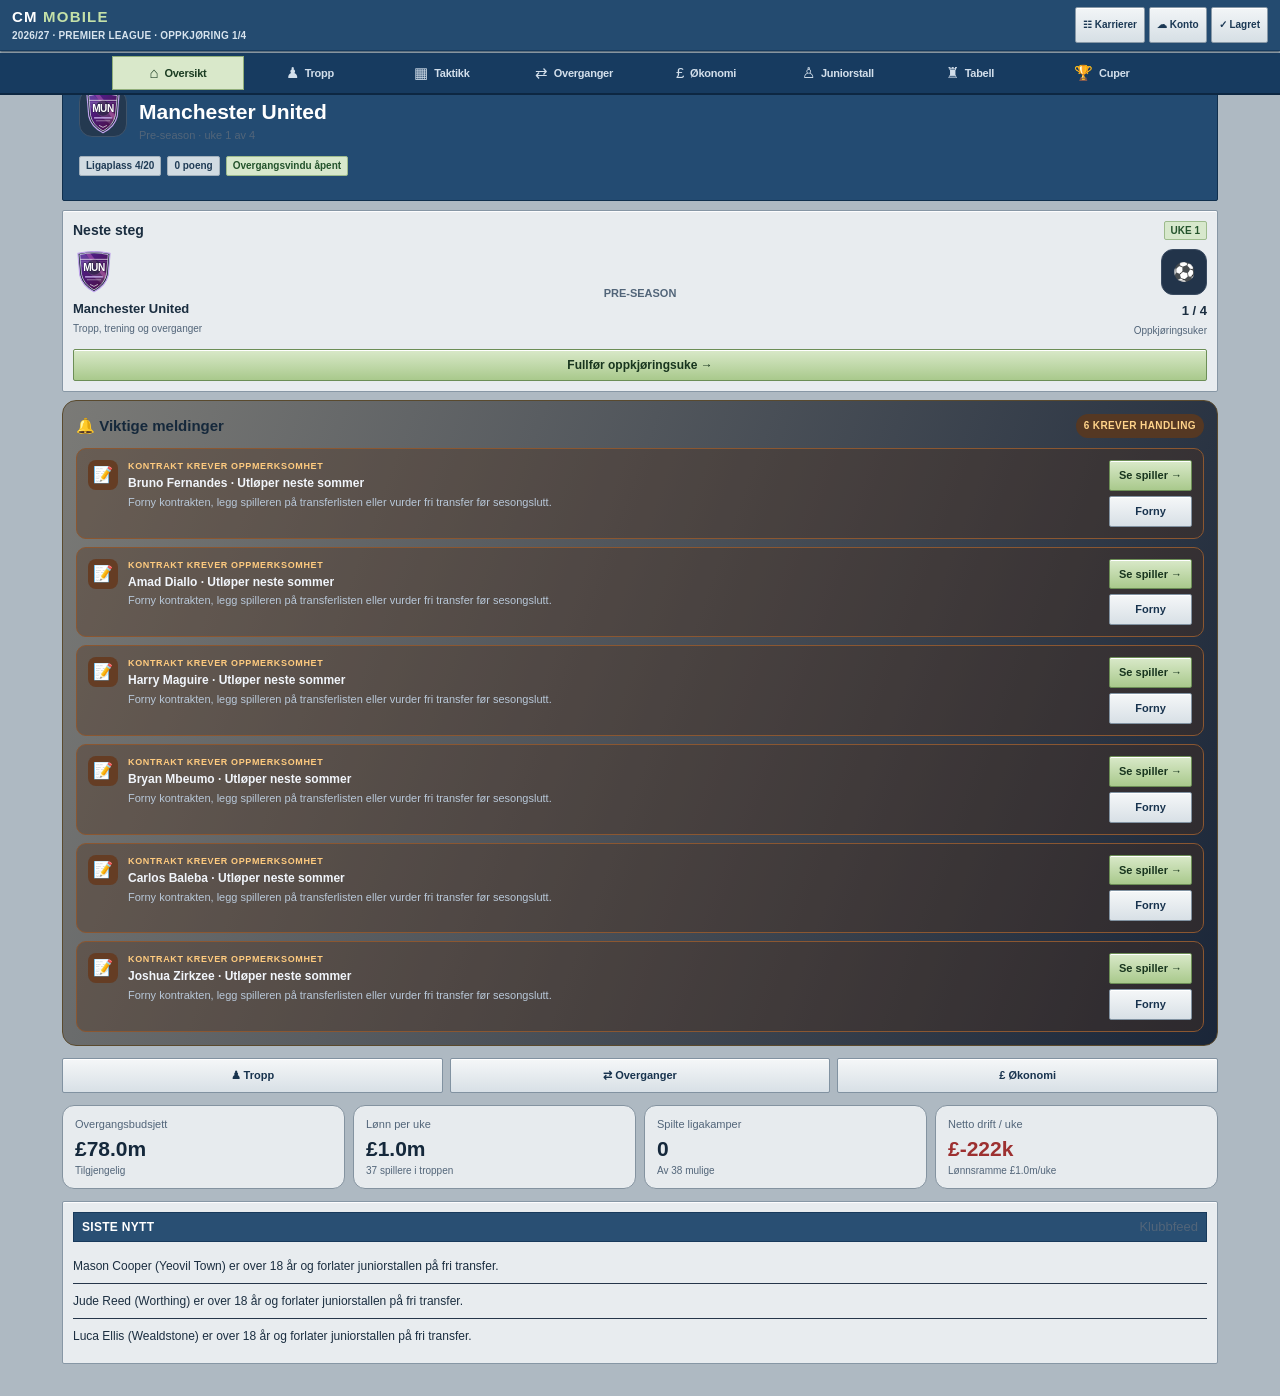
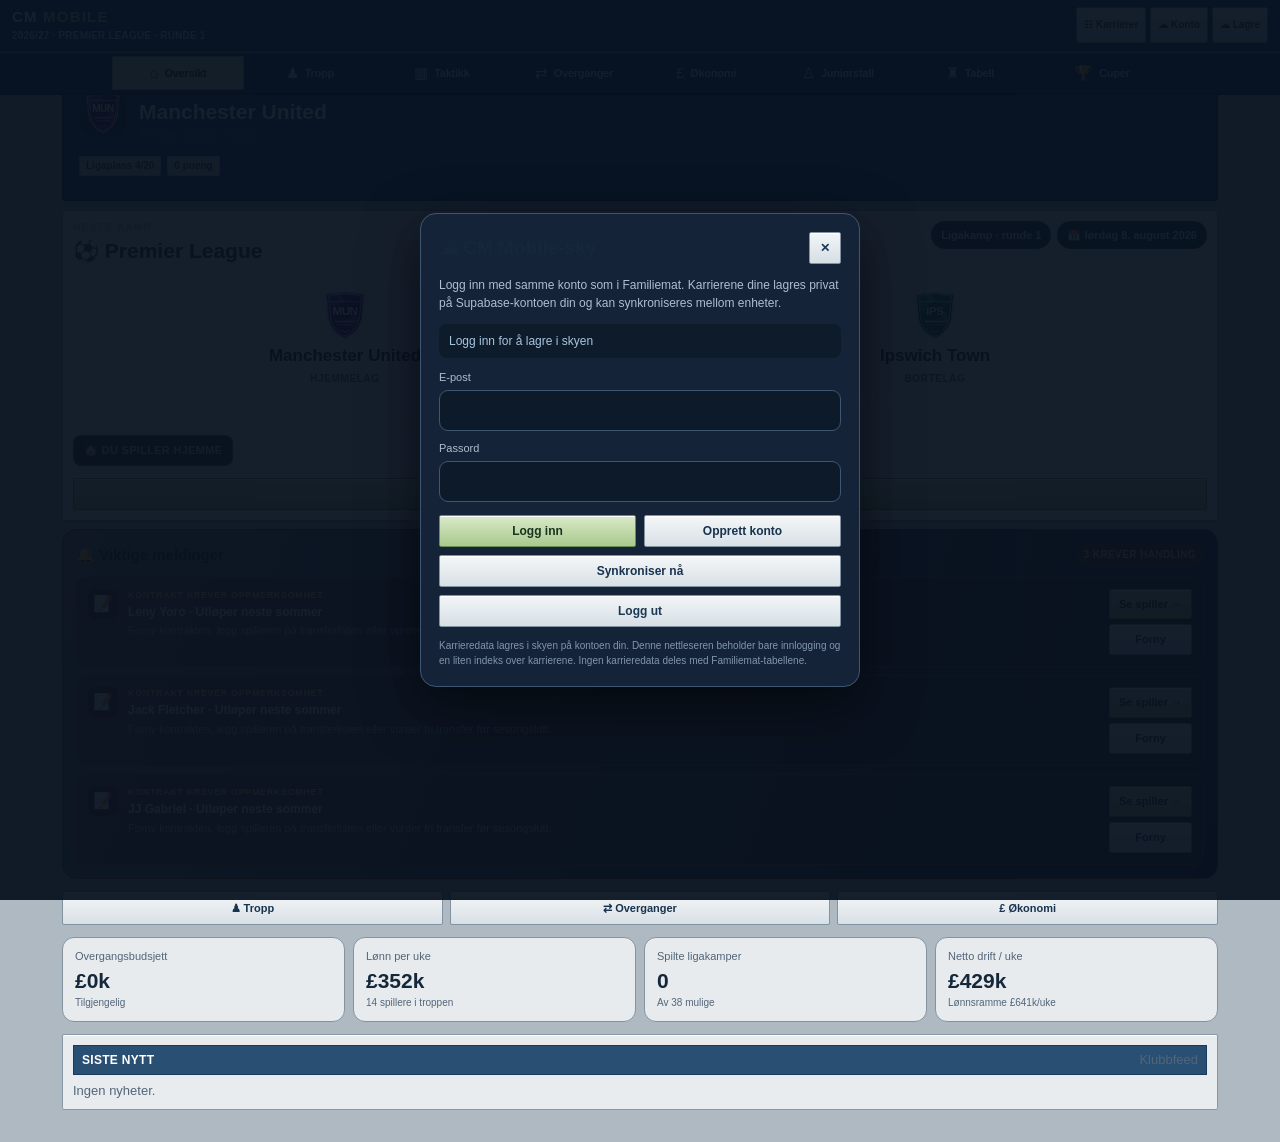
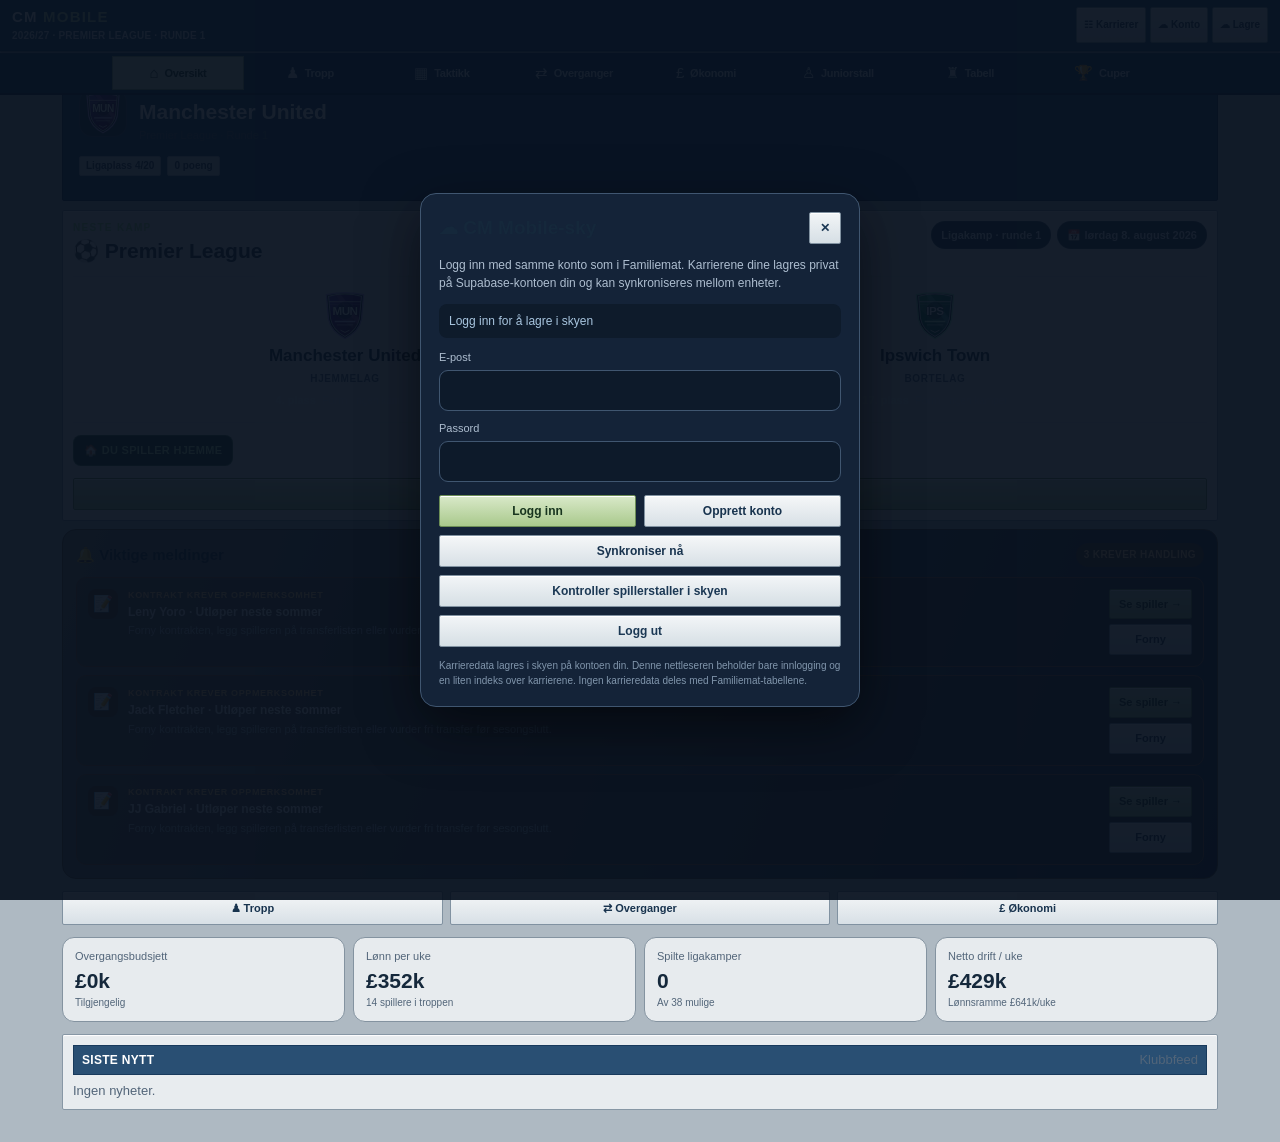
